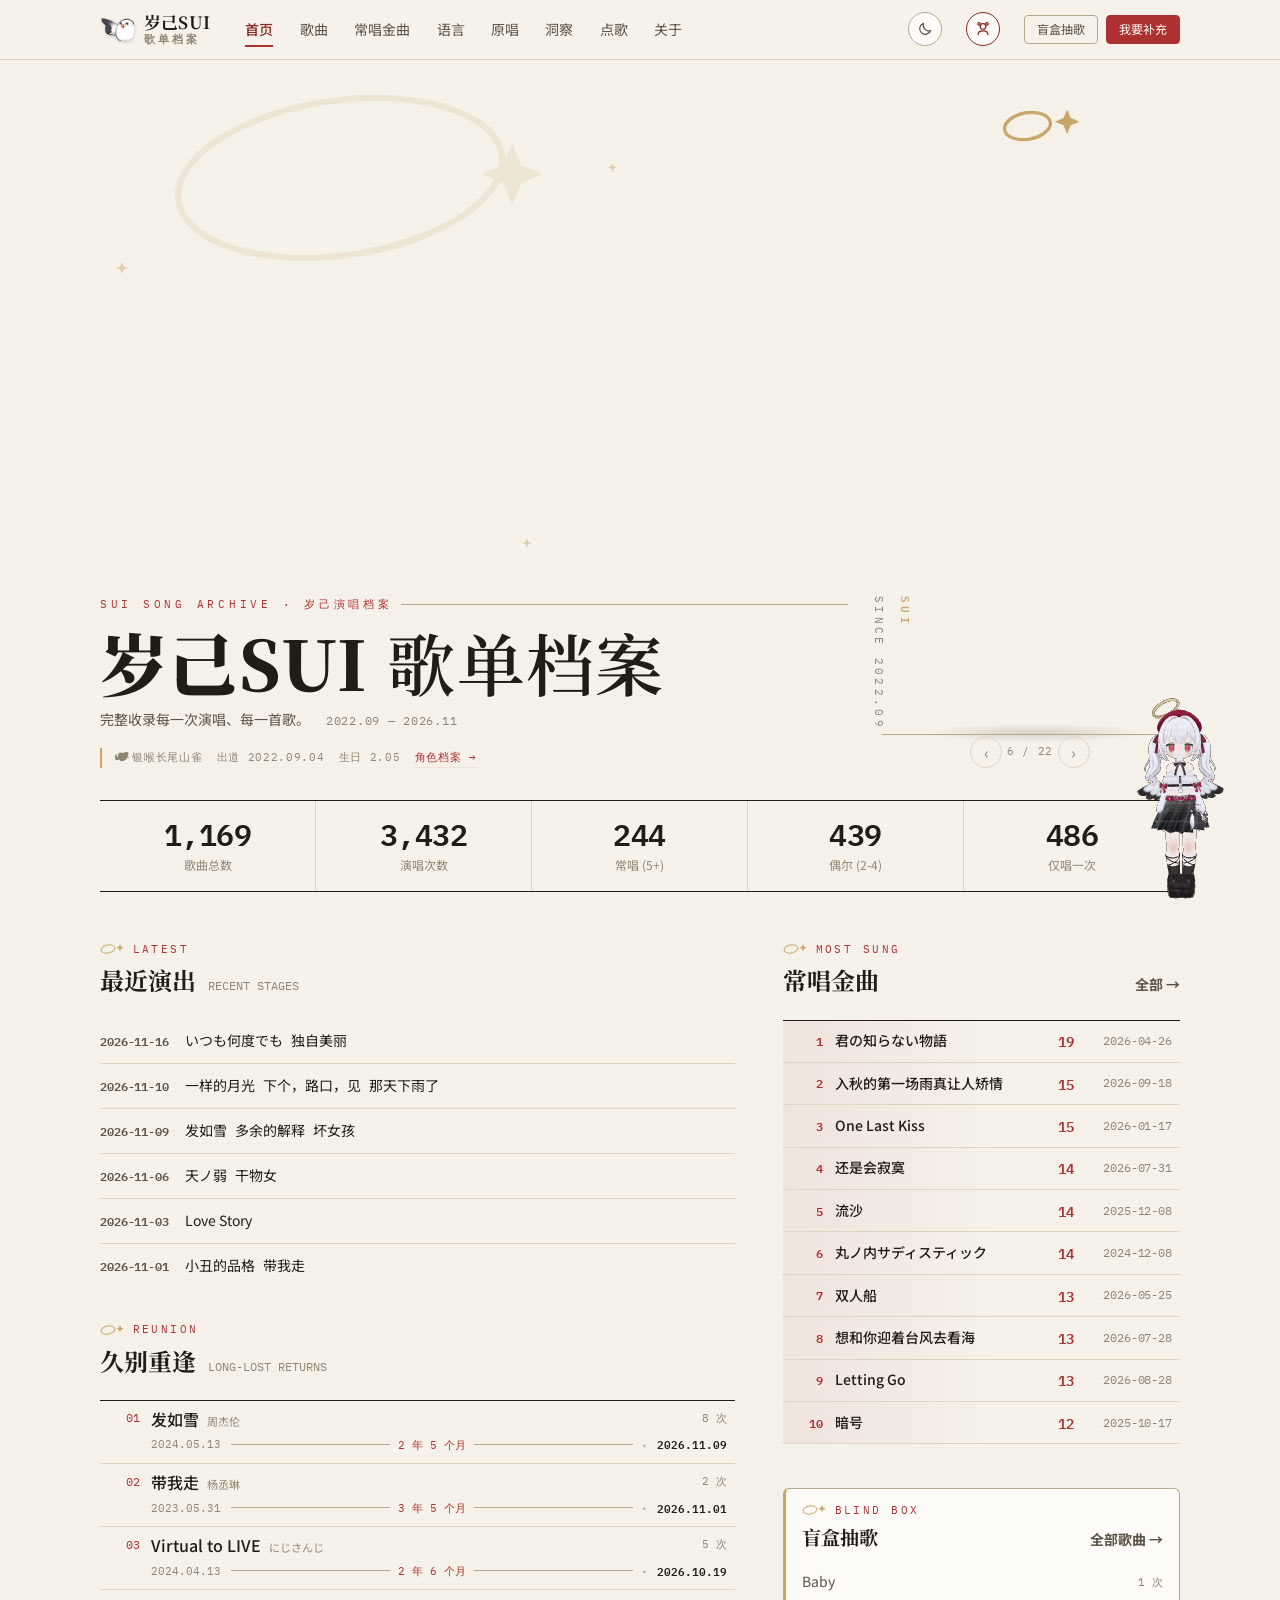
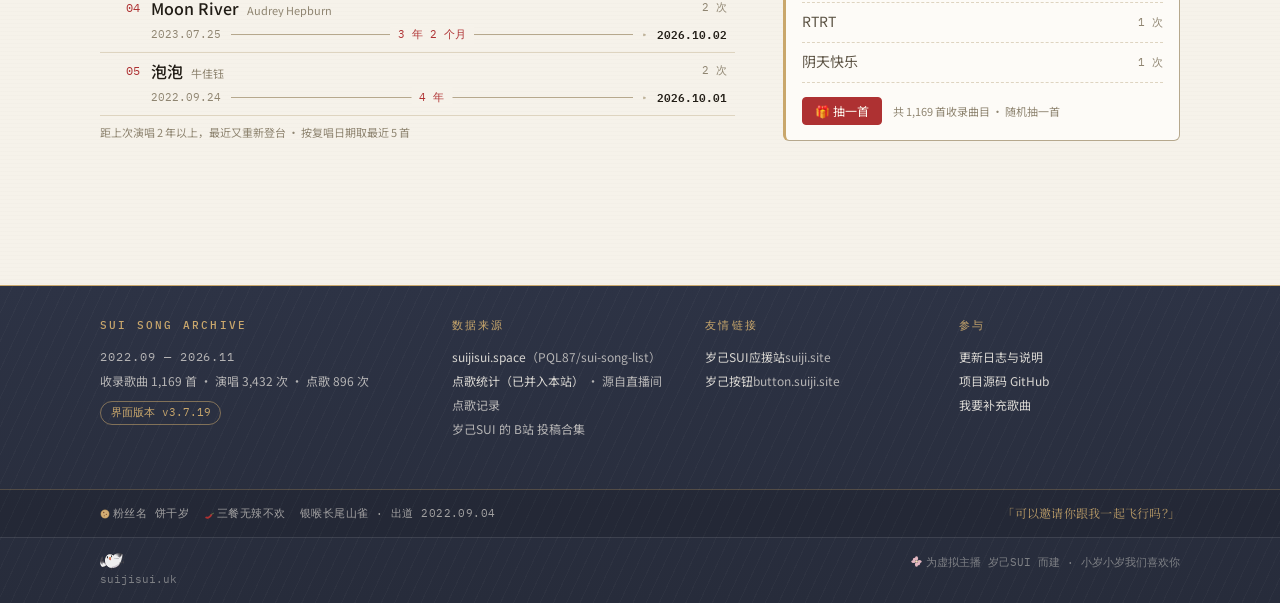
==== docs/index.html @ 9bde1b92 "data: 2026-11-16 点歌 2 首（独自美丽/祁紫檀、いつも何度でも/木村弓）；修正两首 complete song_count" ====
<!DOCTYPE html>
<html lang="zh-CN">
<head>
<meta charset="UTF-8">
<meta name="viewport" content="width=device-width, initial-scale=1.0, viewport-fit=cover">
<title>岁己SUI · 歌单档案</title>
<meta name="description" content="虚拟主播岁己SUI的完整歌单档案：演唱记录、录播片段、数据洞察与点歌统计。">
<link rel="icon" type="image/png" href="[data-uri]">
<link rel="preconnect" href="https://fonts.googleapis.com">
<link rel="preconnect" href="https://fonts.gstatic.com" crossorigin>
<link href="https://fonts.googleapis.com/css2?family=IBM+Plex+Mono:wght@400;500;600&family=Noto+Sans+SC:wght@400;500;700&family=Noto+Serif+SC:wght@600;700;900&display=swap" rel="stylesheet">
<script>
/* 主题引导：必须在 <style> 生效前写好 data-theme，否则深色用户会先闪一下白底（FOUC）。
   优先级：localStorage 记忆 > 浅色。首次打开固定浅色（不跟随系统偏好），切换与记忆逻辑在 components.js。 */
(function () {
  var t = null;
  try { t = localStorage.getItem('sui-theme'); } catch (e) {}
  if (t === 'dark') document.documentElement.setAttribute('data-theme', 'dark');
})();
</script>
<style>
/* ══════════════════════════════════════════════════════════════
   岁己SUI 歌单档案 · 设计 tokens
   方向：场刊 / 档案簿编辑风 —— 暖纸底、墨色文字、衬线标题、
   等宽数据字、朱红单强调色、细线分隔。无霓虹、无玻璃拟态、无卡片堆砌。
   ══════════════════════════════════════════════════════════════ */
:root {
  /* 纸与墨 */
  --paper: #f6f2ea;
  --paper-deep: #ede7da;
  --surface: #fdfbf7;
  --ink: #211c15;
  --ink-2: #5c5344;
  --ink-3: #8f8571;
  --line: #ded4c0;
  --line-strong: #b6a88d;

  /* 通道变量：把散落各文件的 rgba(33,28,21,α) / rgba(246,242,234,α)
     收拢成语义通道，深色主题只需在这里换通道值。
     --ink-rgb   随「墨」翻转：悬停底色、细纹理等浅色淡染（深色下变亮白淡染）
     --paper-rgb 随「纸」翻转：纸底上的半透明文字/蒙层（深色下变暗）
     --shade-rgb 恒深：投影（深色下换纯黑，阴影永远是暗的）
     --scrim-rgb 恒深：全屏遮罩（弹层/侧栏/彩蛋的压暗层）
     --mat       恒浅：画廊卡纸底（白底原画 multiply 的衬纸，深色墙上挂浅卡纸装裱画） */
  --ink-rgb: 33, 28, 21;
  --paper-rgb: 246, 242, 234;
  --shade-rgb: 33, 28, 21;
  --scrim-rgb: 33, 28, 21;
  --mat: #f6f2ea;

  /* 强调 —— 提取自岁己立绘：瞳色绯红 / 贝雷藏青 / 光环金 / 发丝冰蓝 / 樱花粉 */
  --accent: #ae3132;          /* 瞳色绯红 —— 仅用于激活态/关键数字/标记 */
  --accent-deep: #8c2721;
  --accent-soft: rgba(174, 49, 50, .07);
  --accent-rgb: 174, 49, 50;  /* 绯红通道：徽标描边等半透明红 */
  --green: #33604e;           /* 次级状态（偶尔/成功） */
  --green-rgb: 51, 96, 78;

  /* 岁己身份色 */
  --navy: #333949;            /* 贝雷藏青 */
  --navy-deep: #272c3b;       /* 深色版面底 */
  --navy-line: #4a5368;       /* 深色版面描边 */
  --gold: #c9a76c;            /* 光环金 */
  --gold-soft: rgba(201, 167, 108, .55);
  --ice: #9db8dc;             /* 发丝冰蓝 */
  --pink: #e3b7c1;            /* 樱花粉 */

  /* 字体 */
  --serif: 'Noto Serif SC', 'Songti SC', 'SimSun', serif;
  --sans: 'Noto Sans SC', 'PingFang SC', 'Microsoft YaHei', sans-serif;
  --mono: 'IBM Plex Mono', ui-monospace, 'SFMono-Regular', Consolas, 'Courier New', monospace;

  /* 字号阶梯（1.25 倍率） */
  --fs-xs: .6875rem;   /* 11 页码/角标 */
  --fs-sm: .75rem;     /* 12 辅助 */
  --fs-md: .875rem;    /* 14 正文辅助 */
  --fs-base: 1rem;     /* 16 正文 */
  --fs-lg: 1.1875rem;  /* 19 小标题 */
  --fs-xl: 1.5rem;     /* 24 区块标题 */
  --fs-2xl: 2.125rem;  /* 34 页面标题 */
  --fs-hero: clamp(2.6rem, 6vw, 4.25rem);

  /* 节奏 */
  --space-1: .25rem;
  --space-2: .5rem;
  --space-3: .75rem;
  --space-4: 1rem;
  --space-5: 1.5rem;
  --space-6: 2rem;
  --space-7: 3rem;
  --space-8: 4.5rem;

  --w-page: 1120px;

  /* 顶栏实际高度：弹层要给顶栏让位、语言页锚点条要贴在顶栏下沿，都靠它。
     这里是兜底值，真实高度由 components.js 的 syncHeadHeight() 量出来写回
     （字体会异步加载、窄屏导航可能换行，高度不是常数）。 */
  --head-h: 3.6rem;
  --shadow-pop: 0 2px 6px rgba(33, 28, 21, .08), 0 18px 48px rgba(33, 28, 21, .16);
  --shadow-flat: 0 1px 3px rgba(33, 28, 21, .07);

  --dur: 160ms;
  --dur-slow: 320ms;
  --ease: cubic-bezier(.3, .7, .3, 1);
}

/* ══════════════════════════════════════════════════════════════
   深色主题 —— 「深夜刊」：同一套场刊版式，灯调暗了再读
   原则：
   · 暖黑纸底（不是纯黑），暖白墨字，保持「纸与墨」的编辑风语言；
   · 藏青页脚 / 档案照框 / 光环金 / 樱花粉等「深色版面元素」原样保留 ——
     它们在浅色主题下本来就是深底，深浅两版通用；
   · 绯红整体提亮一档保证对比度；阴影/遮罩换纯黑通道；
   · color-scheme 交给浏览器：滚动条、表单控件、输入法面板随之变深。
   主题属性由 head 内联脚本在 CSS 生效前写好（防闪烁），components.js 负责切换。
   ══════════════════════════════════════════════════════════════ */
html[data-theme="dark"] {
  color-scheme: dark;

  /* 纸与墨（暖黑 × 暖白） */
  --paper: #211d17;
  --paper-deep: #1a1611;
  --surface: #2a251d;
  --ink: #eae3d5;
  --ink-2: #b5ab97;
  --ink-3: #857c6a;
  --line: #3d372c;
  --line-strong: #645a42;

  /* 通道翻转 */
  --ink-rgb: 234, 227, 213;
  --paper-rgb: 33, 29, 23;
  --shade-rgb: 0, 0, 0;
  --scrim-rgb: 0, 0, 0;

  /* 强调：绯红提亮一档（对比度 ≥ 4.5:1），hover 态比激活态更亮 */
  --accent: #d4593f;
  --accent-deep: #e58a70;
  --accent-soft: rgba(212, 89, 63, .14);
  --accent-rgb: 212, 89, 63;
  --green: #7fae94;
  --green-rgb: 127, 174, 148;

  /* 光环金在暖黑上略提亮，保住「金线细框」的存在感 */
  --gold: #d4b47e;
  --gold-soft: rgba(212, 180, 126, .5);

  /* 阴影：深夜里阴影更深更沉 */
  --shadow-pop: 0 2px 6px rgba(0, 0, 0, .45), 0 18px 48px rgba(0, 0, 0, .5);
  --shadow-flat: 0 1px 3px rgba(0, 0, 0, .4);
}

/* ═══════ 基础 ═══════ */
*, *::before, *::after { margin: 0; padding: 0; box-sizing: border-box; }

html { scroll-behavior: smooth; -webkit-text-size-adjust: 100%; }

body {
  background: var(--paper);
  color: var(--ink);
  font-family: var(--sans);
  font-size: var(--fs-base);
  line-height: 1.7;
  min-height: 100vh;
  /* 纸张肌理：极淡的横纹，代替旧站的扫描线 */
  background-image: repeating-linear-gradient(0deg, transparent 0 3px, rgba(var(--ink-rgb), .012) 3px 4px);
}

/* ─── 小鸟鼠标光标（自旧版移植）─────────────────────────────
   仅在「有 hover 的精确指针设备」上启用：触屏 / 手写笔完全不受影响，
   也不会为移动端下载这张 5KB 的图。热区 (4,17) 对齐小鸟翅膀，
   即旧版 2026-07-21「点击热区从头顶修正到翅膀」后的取值。
   只在 body 与可交互元素上声明一次，不用 * 选择器，避免整页重算光标。 */
@media (hover: hover) and (pointer: fine) {
  body { cursor: url("assets/sui-cursor.png") 4 17, auto; }
  a, button, summary, [role="button"], label,
  input[type="checkbox"], input[type="radio"], select,
  .req-row, .req-champ-row, .req-pref-name, .req-pref-song, .req-move-name,
  .req-search-item, .req-ach[data-aud], .req-song-row[data-aud],
  .req-song-row[data-song], .rowrow, .rowrow a, .fig.clickable, .chip, .tag-tag,
  .modal-x, .foot-bird {
    cursor: url("assets/sui-cursor.png") 4 17, pointer;
  }
  /* 文本输入仍保留 I 型光标，避免影响输入体验 */
  input[type="text"], input[type="search"], input[type="date"], textarea {
    cursor: url("assets/sui-cursor.png") 4 17, text;
  }
}

::selection { background: rgba(var(--accent-rgb), .2); }

h1, h2, h3, h4 { font-family: var(--serif); font-weight: 700; line-height: 1.3; text-wrap: balance; }
/* 段落末行避孤字（v3.7.9）：pretty 只影响末两行断行；不支持该值的环境自动忽略 */
p, li { text-wrap: pretty; }

a { color: inherit; text-decoration: none; }
a:hover { color: var(--accent-deep); }

button { font: inherit; color: inherit; background: none; border: 0; cursor: pointer; }
input, select, textarea { font: inherit; color: inherit; }

:focus-visible { outline: 2px solid var(--accent); outline-offset: 2px; }

mark {
  background: rgba(var(--accent-rgb), .16);
  color: var(--accent-deep);
  padding: 0 .05em;
}

img, svg, iframe { display: block; max-width: 100%; }

/* hidden 属性优先于任何 display 声明 */
[hidden] { display: none !important; }

/* 数字一律等宽 */
.num, .mono {
  font-family: var(--mono);
  font-variant-numeric: tabular-nums;
  letter-spacing: -.01em;
}

.skip-link {
  position: absolute; left: -9999px; top: 0; z-index: 999;
  background: var(--ink); color: var(--paper); padding: .5rem 1rem;
}
.skip-link:focus { left: 0; }

/* 细双线 —— 场刊版式签名 */
.rule-double {
  border: 0;
  border-top: 1px solid var(--ink);
  border-bottom: 1px solid var(--ink);
  height: 3px;
}
.rule { border: 0; border-top: 1px solid var(--line); }

/* 区块头 */
.sec-head { margin-bottom: var(--space-5); }
.sec-kicker {
  font-family: var(--mono);
  font-size: var(--fs-xs);
  letter-spacing: .22em;
  text-transform: uppercase;
  color: var(--accent);
  display: flex;
  align-items: center;
  gap: .6em;
}
/* 光环符号：抽象自岁己头顶的金色圆环与四芒星 */
.sec-kicker::before {
  content: '';
  width: 26px;
  height: 12px;
  flex-shrink: 0;
  background: url("data:image/svg+xml,%3Csvg xmlns='http://www.w3.org/2000/svg' viewBox='0 0 52 24'%3E%3Cellipse cx='16' cy='12' rx='14' ry='8' fill='none' stroke='%23c9a76c' stroke-width='2' transform='rotate(-10 16 12)'/%3E%3Cpath d='M40 2l2.2 5.2L47.5 9.4l-5.3 2.2L40 17l-2.2-5.4L32.5 9.4l5.3-2.2z' fill='%23c9a76c'/%3E%3C/svg%3E") no-repeat center / contain;
}
.sec-title { font-size: var(--fs-xl); margin-top: .35rem; display: flex; align-items: baseline; gap: .75rem; flex-wrap: wrap; }
.sec-title .sec-sub { font-family: var(--mono); font-size: var(--fs-sm); color: var(--ink-3); font-weight: 400; }
.sec-title .sec-link { margin-left: auto; font-family: var(--sans); font-size: var(--fs-md); color: var(--ink-2); }
.sec-title .sec-link:hover { color: var(--accent-deep); }

@media (prefers-reduced-motion: reduce) {
  *, *::before, *::after { animation-duration: .01ms !important; transition-duration: .01ms !important; }
  html { scroll-behavior: auto; }
}

/* ══════════════════════════════════════════════════════════════
   岁己符号系统 Sui Motif Kit · v3.6
   ──────────────────────────────────────────────────────────────
   把「岁己」拆成一套可复用的图形符号，全站按语义挂载，避免零散点缀。
   所有符号集中在本文件，改一处即全站生效。

   符号来源（全部可溯源，不凭空发明）：
     光环 + 四芒星 …… 立绘头顶的铜色头饰环（铜环 gold）
     银喉长尾山雀  …… 角色种族本体（官方设定）；复用 assets/sui-bird.png 做遮罩剪影
     饼干         …… 粉丝名 / 粉丝勋章「饼干岁」
     樱花         …… 发饰与场刊底色（原 .foot-sakura，此处提为通用符号）
     辣椒         …… 官方设定「三餐无辣不欢 / 超辣火锅」
     冰蓝 / 绯红   …… 官方代表色 #87EAFF / #DA5D77（已在 tokens.css 中）

   用法：<i class="sui-cookie" aria-hidden="true"></i> 作为行内符号（继承字号）
        或撑开容器（.sui-mark-lg）
   ══════════════════════════════════════════════════════════════ */

/* ─── 行内符号的公共底座（尺寸按字号走，跟着文字一起缩放）─── */
.sui-halo, .sui-star, .sui-cookie, .sui-sakura, .sui-chili {
  display: inline-block;
  flex-shrink: 0;
  vertical-align: -.14em;
  background-repeat: no-repeat;
  background-position: center;
  background-size: contain;
}

/* ─── 光环（铜环 + 四芒星）：岁己的签名符号 ─── */
.sui-halo {
  width: 1.7em; height: .78em;
  background-image: url("data:image/svg+xml,%3Csvg xmlns='http://www.w3.org/2000/svg' viewBox='0 0 52 24'%3E%3Cellipse cx='16' cy='12' rx='14' ry='8' fill='none' stroke='%23c9a76c' stroke-width='2' transform='rotate(-10 16 12)'/%3E%3Cpath d='M40 2l2.2 5.2L47.5 9.4l-5.3 2.2L40 17l-2.2-5.4L32.5 9.4l5.3-2.2z' fill='%23c9a76c'/%3E%3C/svg%3E");
}
/* 大号光环：用作版面水印（须配合 .sui-watermark） */
.sui-halo-lg {
  width: 100%; height: 100%;
  background-image: url("data:image/svg+xml,%3Csvg xmlns='http://www.w3.org/2000/svg' viewBox='0 0 200 92'%3E%3Cellipse cx='88' cy='46' rx='76' ry='36' fill='none' stroke='%23c9a76c' stroke-width='3' transform='rotate(-8 88 46)'/%3E%3Cpath d='M168 30l4.2 10 10 4.2-10 4.2-4.2 10-4.2-10-10-4.2 10-4.2z' fill='%23c9a76c'/%3E%3C/svg%3E");
}

/* ─── 四芒星 ─── */
.sui-star {
  width: .82em; height: .82em;
  background-image: url("data:image/svg+xml,%3Csvg xmlns='http://www.w3.org/2000/svg' viewBox='0 0 24 24'%3E%3Cpath d='M12 0l3.2 8.8L24 12l-8.8 3.2L12 24l-3.2-8.8L0 12l8.8-3.2z' fill='%23c9a76c'/%3E%3C/svg%3E");
}

/* ─── 银喉长尾山雀（本体）：用遮罩上色，颜色随 color 走 ─── */
.sui-bird {
  display: inline-block;
  flex-shrink: 0;
  width: 1.3em; height: .95em;
  vertical-align: -.08em;
  background-color: currentColor;
  -webkit-mask: url("assets/sui-bird.png") no-repeat center / contain;
  mask: url("assets/sui-bird.png") no-repeat center / contain;
}
/* 彩色原图版（需要真正插画观感时用，如空状态 / 栖枝） */
.sui-bird-art {
  width: auto; height: auto;
  max-width: 100%;
  object-fit: contain;
  filter: drop-shadow(0 2px 3px rgba(var(--shade-rgb), .14));
}

/* ─── 饼干（粉丝名「饼干岁」）─── */
.sui-cookie {
  width: .9em; height: .9em;
  background-image: url("data:image/svg+xml,%3Csvg xmlns='http://www.w3.org/2000/svg' viewBox='0 0 24 24'%3E%3Ccircle cx='12' cy='12' r='10' fill='%23d3ad74'/%3E%3Ccircle cx='12' cy='12' r='9.6' fill='none' stroke='%23b9904f' stroke-width='1'/%3E%3Ccircle cx='9' cy='8.6' r='1.7' fill='%23774a2a'/%3E%3Ccircle cx='15.2' cy='12.8' r='1.5' fill='%23774a2a'/%3E%3Ccircle cx='10.2' cy='16' r='1.3' fill='%23774a2a'/%3E%3C/svg%3E");
}

/* ─── 樱花 ─── */
.sui-sakura {
  width: .85em; height: .85em;
  background-image: url("data:image/svg+xml,%3Csvg xmlns='http://www.w3.org/2000/svg' viewBox='0 0 24 24'%3E%3Cg fill='%23e3b7c1'%3E%3Cellipse cx='12' cy='5.6' rx='3.4' ry='4.8'/%3E%3Cellipse cx='12' cy='18.4' rx='3.4' ry='4.8'/%3E%3Cellipse cx='5.6' cy='12' rx='4.8' ry='3.4'/%3E%3Cellipse cx='18.4' cy='12' rx='4.8' ry='3.4'/%3E%3Cellipse cx='7.4' cy='7.4' rx='3.4' ry='3.4' transform='rotate(45 7.4 7.4)'/%3E%3Cellipse cx='16.6' cy='16.6' rx='3.4' ry='3.4' transform='rotate(45 16.6 16.6)'/%3E%3C/g%3E%3Ccircle cx='12' cy='12' r='2.4' fill='%23f4e3b0'/%3E%3C/svg%3E");
}

/* ─── 辣椒（设定：三餐无辣不欢）─── */
.sui-chili {
  width: .95em; height: .95em;
  background-image: url("data:image/svg+xml,%3Csvg xmlns='http://www.w3.org/2000/svg' viewBox='0 0 24 24'%3E%3Cpath d='M5.4 20.4c1.1.7 3 .9 5 .2 3.4-1.2 6.1-3.7 7.4-6.9' fill='none' stroke='%23ae3132' stroke-width='4.6' stroke-linecap='round'/%3E%3Cpath d='M17.9 13.6c1.1-2.1 3-3.4 5-3.4' fill='none' stroke='%235d7a4a' stroke-width='2.2' stroke-linecap='round'/%3E%3C/svg%3E");
}

/* ══════════════════════════════════════════════════════════════
   版面承载件：内联符号放进去才算「元素」，否则只是图标
   ══════════════════════════════════════════════════════════════ */

/* ─── 页面水印：每个视图标题区右上的大光环，全站贯穿 ───
   由 core.js 的路由层统一注入 .view 首个节点，各页自带 data-page 变体，
   位置/旋转略有差异，避免逐页雷同。 */
.sui-watermark {
  position: absolute;
  top: -.4rem; right: 0;
  /* right 必须 ≥ 0：负值会让绝对定位元素撑出 .view，在窄屏产生横向滚动条。
     这里同时也是「未知 page 名」的兜底值 —— 新增页面即便忘了登记变体，
     也只会有位置差异，不会溢出。 */
  width: 320px; height: 148px;
  opacity: .085;
  pointer-events: none;
  z-index: -1;                /* 沉到内容之下（.view 已建层叠上下文） */
}
.sui-watermark::after {
  content: '';
  display: block; width: 100%; height: 100%;
  /* 复用大光环底图 */
  background: url("data:image/svg+xml,%3Csvg xmlns='http://www.w3.org/2000/svg' viewBox='0 0 200 92'%3E%3Cellipse cx='88' cy='46' rx='76' ry='36' fill='none' stroke='%23c9a76c' stroke-width='3' transform='rotate(-8 88 46)'/%3E%3Cpath d='M168 30l4.2 10 10 4.2-10 4.2-4.2 10-4.2-10-10-4.2 10-4.2z' fill='%23c9a76c'/%3E%3C/svg%3E") no-repeat right center / contain;
}
/* 逐页微差：尺寸与倾角略作变化，让"每页都有"不等于"每页一样"。
   统一贴右侧 —— 各页标题都左对齐，右半是版心上唯一稳定的空白带；
   垂直方向以页头行为中心，向下最多漫过一行间距，不压正文与控件。
   注意 right 一律 ≥ 0：负值会让绝对定位元素撑出 .view 造成窄屏横向滚动。 */
.sui-watermark[data-page="songs"]     { width: 250px; height: 115px; top: -.6rem;  right: 0; }
.sui-watermark[data-page="frequent"]  { width: 230px; height: 106px; top: -.1rem;  right: 1.5rem; transform: rotate(3deg); }
.sui-watermark[data-page="languages"] { width: 265px; height: 122px; top: -.9rem;  right: 0; }
.sui-watermark[data-page="artists"]   { width: 215px; height: 99px;  top: -.3rem;  right: 3rem;   transform: rotate(-5deg); }
.sui-watermark[data-page="insights"]  { width: 245px; height: 113px; top: -.6rem;  right: 2.2rem; transform: rotate(4deg); }
.sui-watermark[data-page="requests"]  { width: 260px; height: 120px; top: -.8rem;  right: 0; }
.sui-watermark[data-page="about"]     { width: 225px; height: 104px; top: -.2rem;  right: 1rem;   transform: rotate(-3deg); }
.sui-watermark[data-page="song"]      { width: 220px; height: 101px; top: -.5rem;  right: 4rem; }
.sui-watermark[data-page="home"]      { display: none; }   /* 首页已有 hero 光环，不重复 */

/* ─── 岁己注脚：区块尾部的一句「小岁视角」说明 ───
   用小鸟线条剪影起头，配虚线分隔，与数据表格拉开层次 */
.sui-note {
  display: flex;
  align-items: flex-start;
  gap: .55rem;
  margin-top: var(--space-4);
  padding-top: .7rem;
  border-top: 1px dashed var(--line);
  font-size: var(--fs-sm);
  line-height: 1.65;
  color: var(--ink-3);
}
/* 注脚开头的符号：与首行文字基线对齐（符号可换，这里统一处理）
   小尺寸符号（饼干/樱花/辣椒）在 12px 正文旁太不起眼，放大一档 */
.sui-note > .sui-bird,
.sui-note > .sui-cookie,
.sui-note > .sui-star,
.sui-note > .sui-sakura,
.sui-note > .sui-chili { margin-top: .3em; flex-shrink: 0; }
.sui-note > .sui-cookie,
.sui-note > .sui-sakura,
.sui-note > .sui-chili { font-size: 1.35em; margin-top: .1em; }
.sui-note > .sui-bird { color: var(--ink-3); }
.sui-note b { color: var(--ink-2); font-weight: 600; }
.sui-note .num { color: var(--ink-2); }

/* ─── 栖枝：小鸟停在一条细线上（区块头 / 卡片角）─── */
.sui-perch {
  position: relative;
  display: inline-flex;
  align-items: flex-end;
  gap: .3rem;
  padding-bottom: .45rem;
}
.sui-perch::after {
  content: '';
  position: absolute; left: 0; right: 0; bottom: 0;
  height: 1px; background: var(--line-strong);
}
.sui-perch .sui-bird { color: var(--ink-3); }

/* ─── 空状态：全站的「没有内容」都请一只小鸟来站岗 ───
   一处规则覆盖所有 .empty（搜索无结果 / 无数据 / 加载失败…），
   不必逐个视图去改；.list-empty 是歌曲清单的行内空态，用行内版 */
.empty::before {
  content: '';
  display: block;
  width: 48px; height: 35px;
  margin: 0 auto .75rem;
  background-color: var(--line-strong);
  -webkit-mask: url("assets/sui-bird.png") no-repeat center / contain;
  mask: url("assets/sui-bird.png") no-repeat center / contain;
  opacity: .6;
  transform: rotate(-7deg);
}
.list-empty::before {
  content: '';
  display: inline-block;
  width: 22px; height: 16px;
  margin-right: .5rem;
  vertical-align: -.22em;
  background-color: currentColor;
  -webkit-mask: url("assets/sui-bird.png") no-repeat center / contain;
  mask: url("assets/sui-bird.png") no-repeat center / contain;
  opacity: .7;
}

/* ─── 角色署名：页脚 / 关于页的设定行 ─── */
.sui-facts {
  display: flex;
  flex-wrap: wrap;
  align-items: center;
  gap: .35rem .9rem;
  font-size: var(--fs-xs);
  font-family: var(--mono);
  letter-spacing: .04em;
  color: rgba(246, 242, 234, .6);
}
.sui-facts .sui-cookie,
.sui-facts .sui-sakura,
.sui-facts .sui-chili { vertical-align: -.18em; margin-right: .28em; }
.sui-facts .sui-bird { color: rgba(246, 242, 234, .55); vertical-align: -.05em; margin-right: .3em; }
/* 纸底变体：放在浅色版面上时用（如首页主视觉铭牌） */
.sui-facts--paper { color: var(--ink-2); font-size: var(--fs-sm); }
.sui-facts--paper .sui-bird { color: var(--ink-3); }
.sui-facts--paper .sui-facts-sep { color: var(--line-strong); }

/* ─── 星屑：首页主视觉的缓浮四芒星（装饰，不参与交互）───
   尺寸随 font-size，位置由调用方的定位类给出 */
.sui-spark {
  position: absolute;
  color: var(--gold);
  opacity: .45;
  pointer-events: none;
  z-index: 0;
  animation: sui-twinkle 6.5s var(--ease) infinite;
}
.sui-spark--d1 { animation-delay: 2.1s; }
.sui-spark--d2 { animation-delay: 4.3s; }
@keyframes sui-twinkle {
  0%, 100% { opacity: .2; transform: translateY(0) scale(.9); }
  50%      { opacity: .6; transform: translateY(-5px) scale(1.06); }
}

@media (prefers-reduced-motion: reduce) {
  .sui-spark { animation: none; opacity: .36; }
}

/* ═══════ 页面框架 ═══════ */

/* 顶栏
   z-index 必须高于所有「页面级浮层」，否则会出这一类死点击：
   遮罩铺满全屏（含顶栏区域）时，点在导航上的鼠标事件被遮罩接走 ——
   弹层只是被关掉、页面并不会跳转，用户看到的就是「点了没反应」。
   现行层级梯子（改动任一条都要回来对一遍）：
     内容 0/60/300 · >>> 桌宠 350 <<< · 返回顶部 400 · 播放器 800 ·
    侧栏遮罩 870 · 侧栏 880 · 弹层遮罩 900 · 彩蛋 905 ·
     >>> 顶栏 910 <<< · 悬浮提示 950 · toast 1000 · 彩纸 1001
   即：凡是「页面级」浮层都排在顶栏之下，顶栏永远可点是这套层级的第一原则。 */
.site-head {
  position: sticky; top: 0; z-index: 910;
  background: rgba(var(--paper-rgb), .92);
  backdrop-filter: blur(10px);
  -webkit-backdrop-filter: blur(10px);
  border-bottom: 1px solid var(--line);
}
.site-head-inner {
  max-width: var(--w-page);
  margin: 0 auto;
  padding: .65rem 1.25rem;
  display: flex;
  align-items: center;
  gap: var(--space-5);
}
/* 品牌位 = 整块可点（外链 B站空间），悬停给轻微反馈：徽标微抬 + 文字转强调色 */
.brand {
  display: flex; align-items: center; gap: .6rem; flex-shrink: 0;
  cursor: pointer;
  padding: 2px 6px;
  margin: -2px -6px;
  border-radius: 6px;
  transition: background-color .22s var(--ease), transform .22s var(--ease);
}
.brand:hover { background: rgba(var(--ink-rgb), .05); transform: translateY(-1px); }
.brand:active { transform: translateY(0); }
.brand:hover .brand-text { color: var(--accent-deep); }
.brand-text { transition: color .22s var(--ease); }
@media (prefers-reduced-motion: reduce) {
  .brand, .brand-text { transition: none; }
  .brand:hover { transform: none; }
}
.brand-mark {
  width: 34px; height: 34px;
  object-fit: contain;
  border-radius: 8px;
  /* logo.png 画布 96×96，小鸟内容只占 y=30~96（顶部留白 30px、底部贴边），
     contain 后视觉中心比盒子中心低约 5.3px —— 用纯视觉位移补偿，
     不改盒子尺寸、不动 flex 布局，各视口行为一致 */
  transform: translateY(-5px);
  /* 小鸟是白底黑描边透明图，落在暖纸底上收一点投影避免"飘" */
  filter: drop-shadow(0 1px 1.5px rgba(var(--shade-rgb), .22));
}
.brand-text {
  font-family: var(--serif);
  font-weight: 700;
  font-size: 1.05rem;
  letter-spacing: .02em;
  display: flex; flex-direction: column; line-height: 1.25;
}
.brand-text em {
  font-style: normal;
  font-family: var(--mono);
  font-size: var(--fs-xs);
  color: var(--ink-3);
  letter-spacing: .3em;
}

.site-nav {
  display: flex;
  gap: .25rem;
  overflow-x: auto;
  scrollbar-width: none;
  flex: 1;
  min-width: 0;
}
.site-nav::-webkit-scrollbar { display: none; }
.site-nav a {
  padding: .45rem .7rem;
  font-size: var(--fs-md);
  color: var(--ink-2);
  white-space: nowrap;
  border-radius: 4px;
  position: relative;
}
.site-nav a:hover { color: var(--ink); background: rgba(var(--ink-rgb), .05); }
.site-nav a.active {
  color: var(--accent-deep);
  font-weight: 500;
}
.site-nav a.active::after {
  content: '';
  position: absolute; left: .7rem; right: .7rem; bottom: .1rem;
  height: 2px; background: var(--accent);
}

.head-actions { display: flex; gap: .5rem; flex-shrink: 0; }

/* 主题切换（浅色/深色）—— 独立于 .head-actions：窄屏 .head-actions 整体隐藏，
   主题开关必须常驻可点。圆钮 + 日/月双图标，按 data-theme 显隐。 */
.theme-toggle {
  width: 34px; height: 34px;
  flex-shrink: 0;
  display: grid; place-items: center;
  border: 1px solid var(--line-strong);
  border-radius: 50%;
  color: var(--ink-2);
  background: var(--surface);
  transition: color var(--dur), border-color var(--dur), background var(--dur), transform var(--dur);
}
.theme-toggle:hover { color: var(--ink); border-color: var(--ink); transform: translateY(-1px); }
.theme-toggle:active { transform: none; }
.theme-toggle svg { width: 16px; height: 16px; display: block; }
/* 浅色显示月亮（点击入夜），深色显示太阳（点击回白天） */
.theme-toggle .icon-sun { display: none; }
html[data-theme="dark"] .theme-toggle .icon-moon { display: none; }
html[data-theme="dark"] .theme-toggle .icon-sun { display: block; }

/* 桌宠开关 —— 与 .theme-toggle 同构的圆形图标钮，放在它旁边。
   与主题钮的区别：窄屏要隐藏，所以别跟 .head-actions 共用显隐规则。 */
.pet-toggle {
  width: 34px; height: 34px;
  flex-shrink: 0;
  display: grid; place-items: center;
  border: 1px solid var(--line-strong);
  border-radius: 50%;
  color: var(--ink-2);
  background: var(--surface);
  transition: color var(--dur), border-color var(--dur), background var(--dur), transform var(--dur);
}
.pet-toggle:hover { color: var(--ink); border-color: var(--ink); transform: translateY(-1px); }
.pet-toggle:active { transform: none; }
.pet-toggle svg { width: 16px; height: 16px; display: block; }
/* 已开启：强调色描边，一眼看出状态 */
.pet-toggle[aria-pressed="true"] { color: var(--accent-deep); border-color: var(--accent-deep); }
.pet-toggle[aria-pressed="true"]:hover { background: rgba(var(--ink-rgb), .05); }

/* 桌宠容器
   由 assets/pet/pet-core.js 接管：写入 --px/--py 定位，逐帧做模型命中测试，
   只有指针真的落在模型轮廓上时才给 canvas 打开 pointer-events（其余时刻整层穿透）。
   z-index 350 = 内容之上、返回顶部(400)之下 —— 右下角的「返回顶部」永远压得住它、点得到。
   尺寸用 clamp：与 .back-top 一样是「页面级浮层」，但更靠前一层。 */
.sui-pet {
  position: fixed; left: 0; top: 0;
  /* v4.1：整体等比缩小 50%（原 220/26vw/380 在页面上太大）。
     模型是按容器填充取景的，容器减半即模型减半，定位与命中测试逻辑不受影响。 */
  width: clamp(110px, 13vw, 190px);
  aspect-ratio: 3 / 4;
  z-index: 350;
  /* v4：rotate = 落体翻滚，scale = 落地挤压（变量由 pet-core.js 逐帧写入） */
  transform: translate3d(var(--px, 0px), var(--py, 0px), 0)
             rotate(var(--rot, 0rad)) scale(var(--sx, 1), var(--sy, 1));
  will-change: transform;
  pointer-events: none;
  touch-action: none;
}
.sui-pet[hidden] { display: none; }
.sui-pet canvas { display: block; width: 100%; height: 100%; background: transparent;
  pointer-events: none; cursor: grab; }
.sui-pet.live canvas { pointer-events: auto; }
.sui-pet.dragging canvas { cursor: grabbing; }
@media (prefers-reduced-motion: reduce) {
  /* 桌宠在减弱动效下不再自发播放动作（pet-core.js 内部也同步关掉），这里只管过渡 */
  .pet-toggle { transition: none; }
}

/* 主内容
   z-index:0 让它自成层叠上下文：路由注入的 .sui-watermark 用 z-index:-1
   就能稳稳沉在本页内容之下、又盖在纸纹之上，不会逐页去调 z-index */
.view {
  max-width: var(--w-page);
  margin: 0 auto;
  padding: var(--space-6) 1.25rem var(--space-8);
  min-height: 60vh;
  outline: none;
  position: relative;
  z-index: 0;
}

/* 页脚 —— 岁己藏青版面：贝雷藏青底 + 女仆装条纹肌理 + 光环金勾边 */
.site-foot {
  border-top: 1px solid var(--gold);
  background: linear-gradient(180deg, #2d3345, var(--navy-deep));
  margin-top: var(--space-8);
  position: relative;
  overflow: hidden;
}
.site-foot::before {
  content: '';
  position: absolute; inset: 0;
  background: repeating-linear-gradient(115deg, transparent 0 11px, rgba(246, 242, 234, .028) 11px 12px);
  pointer-events: none;
}
.site-foot-inner {
  max-width: var(--w-page);
  margin: 0 auto;
  padding: var(--space-6) 1.25rem var(--space-7);
  display: grid;
  grid-template-columns: 1.3fr .9fr .9fr .9fr;
  gap: var(--space-6);
  position: relative;
}
.foot-col h4 {
  font-family: var(--mono);
  font-size: var(--fs-xs);
  letter-spacing: .2em;
  color: var(--gold);
  margin-bottom: .8rem;
  font-weight: 500;
}
.foot-col p, .foot-col li { font-size: var(--fs-sm); color: rgba(246, 242, 234, .68); line-height: 2; }
.foot-col ul { list-style: none; }
.foot-col a { color: rgba(246, 242, 234, .85); }
.foot-col a:hover { color: var(--gold); }
.foot-span {
  font-family: var(--mono);
  font-size: var(--fs-sm);
  color: #f0ebe0;
  letter-spacing: .08em;
}
.foot-ver {
  display: inline-block;
  margin-top: .5rem;
  font-family: var(--mono);
  font-size: var(--fs-xs);
  color: var(--gold);
  border: 1px solid var(--gold-soft);
  padding: .1rem .6rem;
  border-radius: 999px;
}
.foot-base { border-top: 1px solid rgba(246, 242, 234, .1); position: relative; }
.foot-base-inner {
  max-width: var(--w-page);
  margin: 0 auto;
  padding: .9rem 1.25rem;
  font-family: var(--mono);
  font-size: var(--fs-xs);
  color: rgba(246, 242, 234, .42);
  display: flex;
  justify-content: space-between;
  gap: 1rem;
  flex-wrap: wrap;
}
.foot-sakura {
  display: inline-block;
  width: 11px; height: 11px;
  vertical-align: -1px;
  margin-right: .35em;
  background: url("data:image/svg+xml,%3Csvg xmlns='http://www.w3.org/2000/svg' viewBox='0 0 24 24'%3E%3Cg fill='%23e3b7c1'%3E%3Cellipse cx='12' cy='5.6' rx='3.4' ry='4.8'/%3E%3Cellipse cx='12' cy='18.4' rx='3.4' ry='4.8'/%3E%3Cellipse cx='5.6' cy='12' rx='4.8' ry='3.4'/%3E%3Cellipse cx='18.4' cy='12' rx='4.8' ry='3.4'/%3E%3Cellipse cx='7.4' cy='7.4' rx='3.4' ry='3.4' transform='rotate(45 7.4 7.4)'/%3E%3Cellipse cx='16.6' cy='16.6' rx='3.4' ry='3.4' transform='rotate(45 16.6 16.6)'/%3E%3C/g%3E%3Ccircle cx='12' cy='12' r='2.4' fill='%23f4e3b0'/%3E%3C/svg%3E") no-repeat center / contain;
}
/* 小鸟吉祥物（银喉长尾山雀）：藏青底上的品牌彩蛋 */
.foot-bird {
  width: 24px; height: auto;
  vertical-align: -7px;
  margin-right: .45em;
  opacity: .92;
}

/* 返回顶部
   保留 ↑ 的明确指示，另外请一只银喉长尾山雀停在按钮右上角；
   悬停时小鸟振翅上飞 —— 与 ↑ 同义，不增加理解成本 */
.back-top {
  position: fixed;
  right: 1.5rem; bottom: 1.5rem;
  width: 42px; height: 42px;
  display: grid; place-items: center;
  background: var(--surface);
  border: 1px solid var(--line-strong);
  border-radius: 50%;
  font-size: 1.1rem;
  color: var(--ink-2);
  box-shadow: var(--shadow-flat);
  opacity: 0;
  transform: translateY(10px);
  pointer-events: none;
  transition: opacity var(--dur) var(--ease), transform var(--dur) var(--ease), background var(--dur);
  z-index: 400;
}
.back-top.visible { opacity: 1; transform: none; pointer-events: auto; }
.back-top:hover { background: var(--ink); color: var(--paper); border-color: var(--ink); }
.back-top-perch {
  position: absolute;
  top: -13px; right: -11px;
  width: 27px; height: auto;
  transition: transform var(--dur-slow) var(--ease);
  filter: drop-shadow(0 1px 2px rgba(var(--shade-rgb), .2));
}
.back-top:hover .back-top-perch { transform: translateY(-5px) rotate(-8deg); }
@media (prefers-reduced-motion: reduce) {
  .back-top-perch, .back-top:hover .back-top-perch { transition: none; transform: none; }
}

/* 角色署名条 —— 页脚底部的岁己设定行（全站每页都出现） */
.foot-sign {
  border-top: 1px solid rgba(201, 167, 108, .28);
  background: rgba(0, 0, 0, .12);
  position: relative;
}
.foot-sign-inner {
  max-width: var(--w-page);
  margin: 0 auto;
  padding: .85rem 1.25rem;
  display: flex;
  align-items: center;
  justify-content: space-between;
  gap: .6rem 1.5rem;
  flex-wrap: wrap;
}
.foot-sign-quote {
  font-family: var(--serif);
  font-size: var(--fs-sm);
  color: var(--gold);
  letter-spacing: .02em;
  opacity: .9;
}

/* ═══════ 组件 ═══════ */

/* 按钮 */
.btn {
  display: inline-flex;
  align-items: center;
  gap: .4rem;
  padding: .5rem 1.05rem;
  border: 1px solid var(--ink);
  border-radius: 4px;
  font-size: var(--fs-md);
  line-height: 1.4;
  background: var(--surface);
  transition: background var(--dur), color var(--dur), border-color var(--dur), transform var(--dur);
  white-space: nowrap;
}
.btn:hover { background: var(--ink); color: var(--paper); }
.btn:active { transform: translateY(1px); }
.btn-primary { background: var(--accent); border-color: var(--accent); color: #fdf9f0; }
.btn-primary:hover { background: var(--accent-deep); border-color: var(--accent-deep); color: #fdf9f0; }
.btn-ghost { background: transparent; border-color: var(--line-strong); color: var(--ink-2); }
.btn-ghost:hover { background: rgba(var(--ink-rgb), .05); color: var(--ink); }
.btn-sm { padding: .3rem .75rem; font-size: var(--fs-sm); }

/* 筛选 chips */
.chipbar {
  display: flex;
  flex-wrap: wrap;
  gap: .4rem;
  align-items: center;
}
.chip {
  padding: .22rem .7rem;
  border: 1px solid var(--line-strong);
  border-radius: 999px;
  font-size: var(--fs-sm);
  color: var(--ink-2);
  background: transparent;
  transition: all var(--dur);
  white-space: nowrap;
}
.chip .num { font-size: var(--fs-xs); color: var(--ink-3); margin-left: .25em; }
.chip:hover { border-color: var(--ink); color: var(--ink); }
.chip.active {
  background: var(--ink);
  border-color: var(--ink);
  color: var(--paper);
}
.chip.active .num { color: rgba(var(--paper-rgb), .6); }

/* 标签栏折叠开关（仅移动端由 responsive.css 启用） */
.tagbar-toggle { display: none; }
.tagbar-toggle .lbl-less { display: none; }
.tagbar--open .tagbar-toggle .lbl-more { display: none; }
.tagbar--open .tagbar-toggle .lbl-less { display: inline; }

/* 搜索框 */
.search {
  position: relative;
  flex: 1;
  min-width: 200px;
}
.search input {
  width: 100%;
  padding: .5rem .9rem .5rem 2.1rem;
  border: 1px solid var(--line-strong);
  border-radius: 4px;
  background: var(--surface);
  font-size: 16px; /* 防 iOS 聚焦缩放 */
  transition: border-color var(--dur), box-shadow var(--dur);
}
.search input:focus {
  outline: none;
  border-color: var(--ink);
  box-shadow: 0 0 0 3px rgba(var(--ink-rgb), .08);
}
.search::before {
  content: '';
  position: absolute; left: .75rem; top: 50%;
  width: 12px; height: 12px;
  transform: translateY(-50%);
  border: 1.5px solid var(--ink-3);
  border-radius: 50%;
  pointer-events: none;
}
.search::after {
  content: '';
  position: absolute; left: 1.28rem; top: 50%;
  width: 6px; height: 1.5px;
  background: var(--ink-3);
  transform: rotate(45deg) translateY(4px);
  pointer-events: none;
}

.select {
  padding: .45rem .7rem;
  border: 1px solid var(--line-strong);
  border-radius: 4px;
  background: var(--surface);
  font-size: var(--fs-md);
  color: var(--ink);
}

/* 语言徽标 —— 单色描边，小号等宽 */
.lang-tag {
  display: inline-block;
  font-family: var(--mono);
  font-size: var(--fs-xs);
  letter-spacing: .1em;
  color: var(--ink-3);
  border: 1px solid var(--line);
  padding: 0 .45em;
  border-radius: 3px;
  white-space: nowrap;
}
.lang-tag[data-lang="中文"] { color: var(--accent-deep); border-color: rgba(var(--accent-rgb), .4); }
.lang-tag[data-lang="日语"] { color: var(--green); border-color: rgba(var(--green-rgb), .45); }

/* 标签徽标 */
.tag-tag {
  display: inline-block;
  font-size: var(--fs-xs);
  color: var(--ink-3);
  background: rgba(var(--ink-rgb), .045);
  padding: 0 .45em;
  border-radius: 3px;
  white-space: nowrap;
}

/* 歌曲列表 —— 索引式清单 */
.rowlist { border-top: 1px solid var(--ink); }
.rowrow {
  display: grid;
  grid-template-columns: 3.2rem 1fr minmax(0, 14rem) 5.5rem 4.5rem 6.2rem 2.6rem;
  align-items: center;
  gap: .75rem;
  padding: .55rem .5rem;
  border-bottom: 1px solid var(--line);
  font-size: var(--fs-md);
  transition: background var(--dur);
  position: relative;
}
.rowrow:hover { background: rgba(var(--ink-rgb), .035); }
.rowrow.is-top10 { background: linear-gradient(90deg, var(--accent-soft), transparent 55%); }
.rowrow.is-top10:hover { background: rgba(var(--accent-rgb), .09); }
.row-idx {
  font-family: var(--mono);
  font-size: var(--fs-sm);
  color: var(--ink-3);
  text-align: right;
}
.is-top10 .row-idx { color: var(--accent); font-weight: 600; }
.row-name {
  min-width: 0;
  display: flex;
  align-items: baseline;
  gap: .5rem;
  flex-wrap: wrap;
}
.rowrow > .row-name { flex: 0 1 auto; }
.row-name .nm {
  min-width: 0;
  font-weight: 500;
  overflow: hidden;
  text-overflow: ellipsis;
  white-space: nowrap;
  max-width: 100%;
}
.row-name .tr {
  font-size: var(--fs-xs);
  color: var(--ink-3);
  overflow: hidden;
  text-overflow: ellipsis;
  white-space: nowrap;
  max-width: 12em;
}
.row-name .tags { display: inline-flex; gap: .3rem; flex-shrink: 0; }
.row-artist {
  color: var(--ink-2);
  font-size: var(--fs-sm);
  overflow: hidden;
  text-overflow: ellipsis;
  white-space: nowrap;
}
.row-count {
  font-family: var(--mono);
  font-weight: 600;
  text-align: right;
}
.row-count[data-tier="frequent"] { color: var(--accent); }
.row-count[data-tier="occasional"] { color: var(--green); }
.row-count[data-tier="rare"] { color: var(--ink-3); font-weight: 400; }
.row-last {
  font-family: var(--mono);
  font-size: var(--fs-sm);
  color: var(--ink-3);
  text-align: right;
  cursor: help;
}
.row-play {
  width: 34px; height: 34px;
  display: grid; place-items: center;
  border: 1px solid var(--line-strong);
  border-radius: 50%;
  color: var(--ink-2);
  font-size: .7rem;
  transition: all var(--dur);
  flex-shrink: 0;
  background: var(--surface);
}
.row-play:hover { background: var(--ink); border-color: var(--ink); color: var(--paper); }
.row-play.is-search { border-style: dashed; }
.list-empty {
  padding: 3rem 1rem;
  text-align: center;
  color: var(--ink-3);
  font-family: var(--mono);
  font-size: var(--fs-md);
}

/* 分页 */
.pager {
  display: flex;
  justify-content: center;
  align-items: center;
  gap: .35rem;
  padding: var(--space-5) 0 var(--space-2);
  flex-wrap: wrap;
}
.pager button, .pager .dots {
  min-width: 34px; height: 34px;
  padding: 0 .5rem;
  display: inline-grid; place-items: center;
  border: 1px solid var(--line);
  border-radius: 4px;
  font-family: var(--mono);
  font-size: var(--fs-sm);
  color: var(--ink-2);
  background: var(--surface);
}
.pager button:hover { border-color: var(--ink); color: var(--ink); }
.pager button.active { background: var(--ink); border-color: var(--ink); color: var(--paper); }
.pager button:disabled { opacity: .35; cursor: default; }
.pager .dots { border: 0; background: none; }
.list-meta {
  text-align: center;
  font-family: var(--mono);
  font-size: var(--fs-sm);
  color: var(--ink-3);
  padding-bottom: var(--space-4);
}

/* 数字图块（统计 figure）—— 无卡片，细线分栏 */
.figures {
  display: grid;
  /* minmax(0,1fr)：裸 1fr 的最小值是 min-content，列会被长标签/大数字顶开 */
  grid-template-columns: repeat(5, minmax(0, 1fr));
  border-block: 1px solid var(--ink);
}
.figures .fig {
  padding: var(--space-4) .75rem;
  text-align: center;
  border-right: 1px solid var(--line);
  transition: background var(--dur);
}
.figures .fig:last-child { border-right: 0; }
.figures .fig.clickable { cursor: pointer; }
.figures .fig.clickable:hover { background: var(--accent-soft); }
.fig-num {
  font-family: var(--mono);
  font-size: 1.9rem;
  font-weight: 600;
  letter-spacing: -.02em;
  line-height: 1.15;
}
.fig-label { font-size: var(--fs-sm); color: var(--ink-3); margin-top: .2rem; }

/* 弹层
   顶栏（z=910）高于本遮罩，所以「遮罩铺满全屏」不再会吞掉导航点击。
   代价是弹层本体上缘不能躲到顶栏下面（否则 ✕ 会被顶栏盖住点不到），
   故 max-height 里减去两个顶栏高度：居中后上缘必然落在顶栏下沿之下。 */
.modal-root .overlay {
  position: fixed; inset: 0; z-index: 900;

  background: rgba(var(--scrim-rgb), .45);
  display: grid;
  place-items: center;
  padding: 1rem;
  animation: fadeIn var(--dur-slow) var(--ease);
}
@keyframes fadeIn { from { opacity: 0; } to { opacity: 1; } }
.modal {
  background: var(--surface);
  border: 1px solid var(--ink);
  border-radius: 8px;
  box-shadow: var(--shadow-pop);
  width: min(520px, 100%);
  max-height: min(86vh, 720px, calc(100vh - 2 * var(--head-h) - 1rem));
  display: flex;
  flex-direction: column;
  animation: modalIn var(--dur-slow) var(--ease);
}
@keyframes modalIn { from { opacity: 0; transform: translateY(14px); } to { opacity: 1; transform: none; } }
.modal-head {
  display: flex;
  align-items: center;
  gap: .75rem;
  padding: .9rem 1.25rem;
  border-bottom: 1px solid var(--line);
}
.modal-head h3 { font-size: var(--fs-lg); flex: 1; }
.modal-head .modal-kicker {
  font-family: var(--mono);
  font-size: var(--fs-xs);
  letter-spacing: .18em;
  color: var(--accent);
}
.modal-x {
  width: 30px; height: 30px;
  display: grid; place-items: center;
  border-radius: 4px;
  color: var(--ink-3);
  font-size: 1rem;
}
.modal-x:hover { background: rgba(var(--ink-rgb), .06); color: var(--ink); }
.modal-body { padding: 1.25rem; overflow-y: auto; }

/* Toast */
.toast-root {
  position: fixed;
  top: 1rem; left: 50%;
  transform: translateX(-50%);
  z-index: 1000;
  display: flex;
  flex-direction: column;
  gap: .5rem;
  align-items: center;
  pointer-events: none;
}
.toast {
  background: var(--ink);
  color: var(--paper);
  padding: .45rem 1.2rem;
  border-radius: 999px;
  font-size: var(--fs-md);
  box-shadow: var(--shadow-pop);
  animation: toastIn var(--dur-slow) var(--ease);
}
.toast.out { opacity: 0; transition: opacity var(--dur-slow); }
@keyframes toastIn { from { opacity: 0; transform: translateY(-8px); } to { opacity: 1; transform: none; } }

/* 悬浮提示（日期/热力图/streak 链） */
.tip {
  position: fixed;
  z-index: 950;
  background: var(--surface);
  border: 1px solid var(--ink);
  border-radius: 6px;
  box-shadow: var(--shadow-pop);
  padding: .6rem .8rem;
  font-size: var(--fs-sm);
  max-width: 300px;
  max-height: 45vh;
  overflow-y: auto;
  pointer-events: auto;
}
.tip .tip-title {
  font-family: var(--mono);
  font-size: var(--fs-xs);
  color: var(--ink-3);
  margin-bottom: .35rem;
  letter-spacing: .08em;
}
.tip .tip-date {
  display: inline-block;
  font-family: var(--mono);
  font-size: var(--fs-xs);
  border: 1px solid var(--line);
  border-radius: 3px;
  padding: 0 .4em;
  margin: .1rem;
}
.tip .tip-date.first { color: var(--accent-deep); border-color: rgba(var(--accent-rgb), .4); }
.tip .tip-date.last { color: var(--ink); border-color: var(--ink); font-weight: 600; }
.tip .tip-song { cursor: pointer; padding: .05rem 0; }
.tip .tip-song:hover { color: var(--accent-deep); }
.tip .tip-song .num { color: var(--ink-3); margin-left: .4em; }

/* 浮动播放器 */
.player {
  position: fixed;
  left: 1.25rem; bottom: 1.25rem;
  width: min(380px, calc(100vw - 2rem));
  background: var(--surface);
  border: 1px solid var(--ink);
  border-radius: 8px;
  box-shadow: var(--shadow-pop);
  z-index: 800;
  overflow: hidden;
}
.player.maximized { width: min(720px, calc(100vw - 2rem)); }
.player-bar {
  display: flex;
  align-items: center;
  gap: .6rem;
  padding: .5rem .75rem;
  cursor: grab;
  border-bottom: 1px solid var(--line);
  touch-action: none;
}
.player-bar:active { cursor: grabbing; }
.player-titles { min-width: 0; flex: 1; }
.player-song {
  display: block;
  font-weight: 600;
  font-size: var(--fs-md);
  white-space: nowrap;
  overflow: hidden;
  text-overflow: ellipsis;
}
.player-meta {
  display: block;
  font-family: var(--mono);
  font-size: var(--fs-xs);
  color: var(--ink-3);
  white-space: nowrap;
  overflow: hidden;
  text-overflow: ellipsis;
}
.player-tools { display: flex; align-items: center; gap: .35rem; flex-shrink: 0; }
.player-select {
  max-width: 110px;
  font-family: var(--mono);
  font-size: var(--fs-xs);
  border: 1px solid var(--line-strong);
  border-radius: 3px;
  padding: .15rem .25rem;
  background: var(--surface);
}
.player-link {
  font-family: var(--mono);
  font-size: var(--fs-xs);
  color: var(--ink-2);
  border: 1px solid var(--line-strong);
  border-radius: 3px;
  padding: .1rem .45rem;
}
.player-link:hover { color: var(--paper); background: var(--ink); border-color: var(--ink); }
.player-btn {
  width: 26px; height: 26px;
  display: grid; place-items: center;
  color: var(--ink-3);
  border-radius: 4px;
  font-size: .85rem;
}
.player-btn:hover { background: rgba(var(--ink-rgb), .07); color: var(--ink); }
.player-body { aspect-ratio: 16 / 9; background: #000; }
.player-body iframe { width: 100%; height: 100%; border: 0; }

/* 导出面板 */
.export-pop {
  position: absolute;
  right: 0; top: calc(100% + .4rem);
  background: var(--surface);
  border: 1px solid var(--ink);
  border-radius: 6px;
  box-shadow: var(--shadow-pop);
  padding: .4rem;
  display: flex;
  flex-direction: column;
  min-width: 150px;
  z-index: 600;
}
.export-pop button {
  text-align: left;
  padding: .45rem .75rem;
  border-radius: 4px;
  font-size: var(--fs-md);
  display: flex;
  justify-content: space-between;
  gap: 1rem;
}
.export-pop button:hover { background: rgba(var(--ink-rgb), .06); }
.export-pop button .mono { color: var(--ink-3); font-size: var(--fs-xs); }

/* 等级徽章 */
.lvl {
  display: inline-block;
  font-family: var(--mono);
  font-size: var(--fs-xs);
  line-height: 1;
  padding: .18em .5em;
  border-radius: 3px;
  border: 1px solid currentColor;
  vertical-align: 1px;
}
.lvl[data-l="1"] { color: var(--ink-3); }
.lvl[data-l="2"] { color: var(--ink-2); }
.lvl[data-l="3"] { color: var(--ink); font-weight: 600; }
.lvl[data-l="4"] { color: var(--green); font-weight: 600; }
.lvl[data-l="5"] { color: #fdf9f0; background: var(--accent); border-color: var(--accent); font-weight: 600; }

/* 👑 / 🔥 */
.crown { font-size: .85em; }
.fire {
  font-size: var(--fs-sm);
  cursor: help;
  letter-spacing: -.12em;
}

/* 通用横向条（占比） */
.bar-track {
  height: 5px;
  background: rgba(var(--ink-rgb), .08);
  border-radius: 999px;
  overflow: hidden;
}
.bar-fill { height: 100%; background: var(--accent); border-radius: 999px; }
.bar-fill.dim { background: var(--line-strong); }

/* 详情面板（点歌观众） */
.sidepanel {
  position: fixed;
  top: 0; right: 0; bottom: 0;
  width: min(420px, 92vw);
  background: var(--surface);
  border-left: 1px solid var(--ink);
  box-shadow: var(--shadow-pop);
  z-index: 880;
  transform: translateX(100%);
  transition: transform var(--dur-slow) var(--ease);
  display: flex;
  flex-direction: column;
}
.sidepanel.open { transform: none; }
.sidepanel-head {
  padding: 1.1rem 1.25rem;
  border-bottom: 1px solid var(--line);
  display: flex;
  align-items: flex-start;
  gap: .75rem;
}
.sidepanel-head h3 { font-size: var(--fs-xl); flex: 1; }
.sidepanel-body { padding: 1.25rem; overflow-y: auto; flex: 1; }
.sidepanel-mask {
  position: fixed; inset: 0;
  background: rgba(var(--scrim-rgb), .3);
  z-index: 870;
}

/* 空状态 */
.empty {
  padding: var(--space-7) 1rem;
  text-align: center;
  color: var(--ink-3);
}
.empty .mono { font-size: var(--fs-sm); }

/* ═══════ 自然滚动带（marquee）═══════
   用于「滚动展示」而不是「分页切换」：内容原样复制一份（第二份 aria-hidden），
   轨道匀速位移 -50%。因为轨道尺寸正好是一份内容的两倍，-50% 就等于「一份」，
   于是滚动是无缝、无跳变的，且完全不需要 JS 定时器 —— 也就不会与页面其它
   动画抢帧、不会在重渲后留下悬挂定时器。

   两个硬约束（改尺寸前必读）：
     ① 一份内容的尺寸必须精确可算：垂直版靠「固定行高」，水平版靠 group 的
        padding-right 把组间间距也计入一份内容，否则每循环一次错位一点；
     ② 容器尺寸必须固定（垂直版给 --mq-h），高度不能随内容变化 —— 这是它
        不产生布局抖动（CLS）的前提。 */
.marquee {
  position: relative;
  overflow: hidden;
}
.marquee-track {
  display: flex;
  width: max-content;
  animation: marquee-x var(--mq-dur, 52s) linear infinite;
}
.marquee-group {
  display: flex;
  gap: var(--mq-gap, .75rem);
  padding-right: var(--mq-gap, .75rem);   /* 补齐「组与组之间」的间距 */
}
@keyframes marquee-x { to { transform: translateX(-50%); } }

/* ── 垂直版：一列固定行高的行 ── */
.marquee--y { height: var(--mq-h, 7.5rem); }
.marquee--y .marquee-track { flex-direction: column; width: auto; animation-name: marquee-y; }
.marquee--y .marquee-group {
  flex-direction: column;
  gap: 0;
  padding-right: 0;                       /* 行高已固定，首尾自然等距，不要额外留白 */
}
@keyframes marquee-y { to { transform: translateY(-50%); } }

/* 行高写死（不要用 padding 撑高）：-50% 才与「一份内容」严格等高 */
.marquee-row {
  height: var(--mq-row, 2.5rem);
  display: flex;
  align-items: center;
  gap: .5rem;
  min-width: 0;
  border-bottom: 1px dashed var(--line);
  font-size: var(--fs-md);
}
.marquee-row:last-child { border-bottom: 0; }
.marquee-row .mq-name {
  min-width: 0;
  overflow: hidden;
  text-overflow: ellipsis;
  white-space: nowrap;
}
.marquee-row .mq-meta {
  margin-left: auto;
  flex-shrink: 0;
  font-family: var(--mono);
  font-size: var(--fs-xs);
  color: var(--ink-3);
}

/* 悬停或键盘聚焦时暂停：内容在动就没法细看，更没法点 */
.marquee:hover .marquee-track,
.marquee:focus-within .marquee-track { animation-play-state: paused; }
.marquee:focus-within { outline: 1px dashed var(--line-strong); outline-offset: 2px; }

@media (prefers-reduced-motion: reduce) {
  /* 不做动效时退化成「可手动滚动的窗口」，内容仍全部可达 */
  .marquee { overflow: auto; }
  .marquee-track { animation: none; }
}

/* ═══════ 视图 ═══════ */

/* ─── 首页 ─── */
.masthead { padding: var(--space-7) 0 var(--space-6); }
.masthead-kicker {
  font-family: var(--mono);
  font-size: var(--fs-xs);
  letter-spacing: .34em;
  text-transform: uppercase;
  color: var(--accent);
  display: flex;
  align-items: center;
  gap: .8em;
}
.masthead-kicker::after { content: ''; flex: 1; height: 1px; background: var(--line-strong); }
.masthead h1 {
  font-size: var(--fs-hero);
  font-weight: 900;
  letter-spacing: .02em;
  line-height: 1.15;
  margin: .6rem 0 .4rem;
}
.masthead h1 .thin { font-weight: 600; }
.masthead-sub {
  display: flex;
  align-items: baseline;
  gap: 1rem;
  flex-wrap: wrap;
  color: var(--ink-2);
  font-size: var(--fs-md);
}
.masthead-sub .mono { color: var(--ink-3); font-size: var(--fs-sm); letter-spacing: .06em; }
/* 角色铭牌：金色细规 + 官方设定（种族/出道日/生日），像场刊封面上的人物小传 */
.masthead-facts {
  display: flex;
  align-items: center;
  flex-wrap: wrap;
  gap: .3rem .9rem;
  margin-top: 1rem;
  padding-left: .8rem;
  border-left: 2px solid var(--gold);
  font-family: var(--mono);
  font-size: var(--fs-xs);
  letter-spacing: .06em;
  color: var(--ink-3);
}
.masthead-facts .sui-bird { color: var(--ink-3); margin-right: .3em; vertical-align: -.05em; }
.masthead-facts-link { color: var(--accent); border-bottom: 1px solid var(--accent-soft); }
.masthead-facts-link:hover { color: var(--accent-deep); border-bottom-color: var(--accent); }
/* 星屑位置：只落在版心空白处，不压文字、立绘与左侧光环水印
   （水印占 x≈238–668，故 a 落在其左、c 落在其下、b 位于中上部空白） */
.sui-spark-a { top: 24%; left: 1.5%; font-size: 15px; }
.sui-spark-b { top: 10%; left: 47%;  font-size: 11px; }
.sui-spark-c { top: 63%; left: 39%;  font-size: 13px; }

/* 主视觉：全身立绘（每次打开从候选清单随机轮换一张，见 builder.py 的 HERO_ART）
   —— 透明背景人物立于舞台线，光环浮于头顶，背后一道大光环水印横跨版心，竖排金印铭文 */
.masthead { position: relative; }
.masthead-inner { display: grid; grid-template-columns: minmax(0, 1fr) 300px; gap: var(--space-6); align-items: end; position: relative; }
.hero-watermark {
  position: absolute;
  top: -14px; left: min(4vw, 60px);
  width: 430px; height: 200px;
  background: url("data:image/svg+xml,%3Csvg xmlns='http://www.w3.org/2000/svg' viewBox='0 0 200 92'%3E%3Cellipse cx='88' cy='46' rx='76' ry='36' fill='none' stroke='%23c9a76c' stroke-width='3' transform='rotate(-8 88 46)'/%3E%3Cpath d='M168 30l4.2 10 10 4.2-10 4.2-4.2 10-4.2-10-10-4.2 10-4.2z' fill='%23c9a76c'/%3E%3C/svg%3E") no-repeat center / contain;
  opacity: .16;
  pointer-events: none;
  z-index: 0;
}
.masthead-inner { position: relative; z-index: 1; }
.hero-figure { position: relative; margin: 0; z-index: 1; }
/* 人物脚下：舞台细线 + 椭圆落影 */
.hero-figure::before {
  content: '';
  position: absolute;
  left: 10%; right: 6%; bottom: -10px; height: 20px;
  background: radial-gradient(ellipse at center, rgba(var(--shade-rgb), .15), transparent 68%);
  z-index: -1;
}
.hero-figure::after {
  content: '';
  position: absolute;
  left: -4%; right: -10%; bottom: -2px;
  height: 1px;
  background: var(--line-strong);
}
/* 轮换不同比例的立绘也固定占位盒，避免加载/切换时页面跳动 */
.hero-figure img {
  display: block;
  width: 100%;
  max-width: 274px;
  height: auto;
  aspect-ratio: 1080 / 2338;
  object-fit: contain;
  object-position: bottom center;
  margin: 0 auto;
  border: 0;
  background: transparent;
  filter: drop-shadow(0 12px 20px rgba(var(--shade-rgb), .10));
}
/* JS 接管时先透明、加载完成再淡入；JS 不执行时保持默认可见 */
.hero-figure img.hero-art { opacity: 0; transition: opacity .38s var(--ease); }
.hero-figure img.hero-art.is-ready { opacity: 1; }
@media (prefers-reduced-motion: reduce) { .hero-figure img.hero-art { transition: none; } }

/* ── 立绘轮换控件（v3.7.21）───────────────────────────────────────────
   图 + 控件竖向堆叠：控件在舞台线下方，不占用立绘本体，
   所以人物脚下的落影/舞台细线位置与旧版完全一致。
   30→32px 的圆钮保证触屏指尖可点；配色沿用墨色与光环金。 */
.hero-stack {
  display: flex; flex-direction: column; align-items: center;
  align-self: end; min-width: 0;
}
.hero-ctl { display: flex; align-items: center; gap: .3rem; margin-top: .15rem;
  /* 窄桌面（≈1024）时右下角桌宠会压到控件上：桌宠是 z-index 350 的固定浮层，
     控件抬到它上面，保证任何时候都点得到 */
  position: relative; z-index: 360; }
.hero-ctl-btn {
  width: 32px; height: 32px; padding: 0;
  display: inline-flex; align-items: center; justify-content: center;
  font-size: 1rem; line-height: 1; color: var(--ink-3);
  background: transparent; border: 1px solid var(--line); border-radius: 50%;
  cursor: pointer;
  transition: color .2s var(--ease), border-color .2s var(--ease);
}
.hero-ctl-btn:hover { color: var(--gold); border-color: var(--gold-soft); }
.hero-ctl-btn:focus-visible { outline: 2px solid var(--gold-soft); outline-offset: 2px; }
.hero-ctl-idx {
  font-size: var(--fs-xs); color: var(--ink-3); letter-spacing: .06em;
  min-width: 3.4em; text-align: center; font-variant-numeric: tabular-nums;
}
/* 加载失败占位：绝对定位压在图片位（不改变占位盒高度，切换不跳版），
   虚线框 + 小鸟，光环与竖排铭文照旧 —— 页面不会出现空洞 */
.hero-art-ph {
  position: absolute; inset: 0;
  display: flex; flex-direction: column; align-items: center; justify-content: center; gap: .45rem;
  border: 1px dashed var(--line-strong); border-radius: 8px;
  color: var(--ink-3); font-size: var(--fs-xs); letter-spacing: .12em;
  pointer-events: none;
}
.hero-art-ph[hidden] { display: none; }
.hero-art-ph .sui-bird { font-size: 1.6rem; opacity: .7; }
.hero-halo {
  position: absolute;
  top: -34px; left: 55%;
  width: 86px; height: 40px;
  transform: translateX(-50%);
  background: url("data:image/svg+xml,%3Csvg xmlns='http://www.w3.org/2000/svg' viewBox='0 0 52 24'%3E%3Cellipse cx='16' cy='12' rx='14' ry='8' fill='none' stroke='%23c9a76c' stroke-width='2' transform='rotate(-10 16 12)'/%3E%3Cpath d='M40 2l2.2 5.2L47.5 9.4l-5.3 2.2L40 17l-2.2-5.4L32.5 9.4l5.3-2.2z' fill='%23c9a76c'/%3E%3C/svg%3E") no-repeat center / contain;
  filter: drop-shadow(0 1px 0 rgba(246, 242, 234, .9));
  animation: halo-float 5.5s var(--ease) infinite;
}
@keyframes halo-float {
  0%, 100% { transform: translateX(-50%); }
  50% { transform: translate(-50%, -6px); }
}
@media (prefers-reduced-motion: reduce) { .hero-halo { animation: none; transform: translateX(-50%); } }
/* 竖排铭文：立绘左侧，金印 SUI · SINCE 2022.09 */
.hero-figure figcaption {
  position: absolute;
  left: -1.5rem; bottom: .2rem;
  display: flex;
  flex-direction: column;
  gap: .55rem;
  writing-mode: vertical-rl;
  font-family: var(--mono);
  font-size: var(--fs-xs);
  letter-spacing: .3em;
  color: var(--ink-3);
  background: none;
  padding: 0;
}
.hero-figure figcaption b { color: var(--gold); font-weight: 600; }

/* 列一律写成 minmax(0, Xfr)：裸 fr 的最小值是 min-content，
   内容变长（歌名/昵称变长、字体回退）时会把轨道顶开、撑出横向滚动条 */
.home-grid {
  display: grid;
  grid-template-columns: minmax(0, 1.6fr) minmax(0, 1fr);
  gap: var(--space-7);
  margin-top: var(--space-7);
}

/* 最近演出 */
.recent-day { display: flex; gap: 1rem; padding: .6rem 0; border-bottom: 1px solid var(--line); }
.recent-day:last-child { border-bottom: 0; }
.recent-date {
  font-family: var(--mono);
  font-size: var(--fs-sm);
  color: var(--ink-2);
  white-space: nowrap;
  padding-top: .15rem;
  min-width: 5.6em;
}
.recent-date .num { font-weight: 600; }
.recent-songs { display: flex; flex-wrap: wrap; gap: .3rem .5rem; min-width: 0; }
.recent-songs a {
  font-size: var(--fs-md);
  color: var(--ink);
  border-bottom: 1px solid transparent;
}
.recent-songs a:hover { color: var(--accent-deep); border-bottom-color: var(--accent); }

/* ── 首页两栏的「末块吸底」──
   左栏 = 最近演出 + 久别重逢，右栏 = 常唱金曲 + 盲盒抽歌（v3.7.15）。
   需求是「久别重逢的底边与盲盒的底边对齐」。grid 项默认 stretch，两栏本来就等高；
   给各自**末块**一个 auto 外边距，富余空间就会被吃掉在中段（最近演出↔久别重逢、
   常唱金曲↔盲盒），而不是留在栏底：
     · 左栏末块 margin-top:auto  → 自己沉到栏底
     · 右栏末块在 section 内部，改让清单 margin-bottom:auto 顶下去（栏顶仍然对齐）
   两栏谁高都一样成立，不需要知道实际高度差，也不用把某栏写死高度。
   注意 :not(:first-child)：数据里没有「复唱」时左栏只剩一段，那段不能也沉底。 */
.home-col { display: flex; flex-direction: column; gap: var(--space-6); min-width: 0; }
.home-col > section { min-width: 0; }
.home-col > section:last-child:not(:first-child) { margin-top: auto; }
.home-side { display: flex; flex-direction: column; min-width: 0; }
.home-side .rowlist { margin-bottom: auto; }

/* ── 久别重逢 ──
   一行两段：歌名/原唱 + 累计次数，下面一条时间轴（上次 —— 断档 ——▸ 复唱）。
   .ret-bar 是 1px 细线，断档时长绝对居中压在线上，靠 --paper 底色把线截断成两段；
   页面底色就是 --paper（base.css 的 body），深色主题自动跟随，不要写死颜色。 */
.ret-list { border-top: 1px solid var(--ink); }
.ret-row {
  display: grid;
  grid-template-columns: 2rem minmax(0, 1fr) auto;
  grid-template-areas:
    "idx name count"
    "idx track track";
  column-gap: .7rem;
  row-gap: .3rem;
  padding: .5rem .5rem .55rem;
  border-bottom: 1px solid var(--line);
}
.ret-idx {
  grid-area: idx;
  font-family: var(--mono);
  font-size: var(--fs-sm);
  color: var(--accent);
  text-align: right;
  padding-top: .1rem;
  line-height: 1.3;
}
.ret-name {
  grid-area: name;
  display: flex;
  align-items: baseline;
  gap: .5rem;
  flex-wrap: wrap;
  min-width: 0;
  line-height: 1.3;
}
.ret-name .nm {
  min-width: 0;
  max-width: 100%;
  overflow: hidden;
  text-overflow: ellipsis;
  white-space: nowrap;
  font-weight: 500;
  border-bottom: 1px solid transparent;
}
.ret-name:hover .nm { color: var(--accent-deep); border-bottom-color: var(--accent); }
.ret-name .tr {
  min-width: 0;
  max-width: 14em;
  overflow: hidden;
  text-overflow: ellipsis;
  white-space: nowrap;
  font-size: var(--fs-xs);
  color: var(--ink-3);
}
.ret-count {
  grid-area: count;
  font-family: var(--mono);
  font-size: var(--fs-xs);
  color: var(--ink-3);
  white-space: nowrap;
}
.ret-track { grid-area: track; display: flex; align-items: center; gap: .6rem; min-width: 0; }
.ret-date {
  font-family: var(--mono);
  font-size: var(--fs-xs);
  color: var(--ink-3);
  white-space: nowrap;
}
/* 复唱日 = 这一栏的主角，用墨色压住两端 */
.ret-back { color: var(--ink); font-weight: 600; }
.ret-bar { position: relative; flex: 1 1 auto; min-width: 2.5rem; height: 1px; background: var(--line-strong); }
.ret-gap {
  position: absolute;
  left: 50%;
  top: 50%;
  transform: translate(-50%, -50%);
  padding: 0 .5rem;
  background: var(--paper);
  font-family: var(--mono);
  font-size: var(--fs-xs);
  font-style: normal;
  color: var(--accent);
  white-space: nowrap;
}
.ret-arrow { flex: 0 0 auto; font-size: .625rem; line-height: 1; color: var(--line-strong); }
/* 注脚：一行口径说明（同为「档案簿」的脚注语言，与 .sui-note 同类但更轻） */
.ret-note { margin-top: .5rem; font-size: var(--fs-xs); color: var(--ink-3); line-height: 1.5; }

/* 点歌速览 */
/* 点歌之王卡 —— 金色徽记位 + Q版岁己探出 */
.king-card {
  position: relative;
  display: flex;
  align-items: baseline;
  gap: .6rem;
  padding: .9rem 1rem;
  border: 1px solid var(--gold-soft);
  border-left: 3px solid var(--gold);
  border-radius: 6px;
  background: var(--surface);
  overflow: hidden;
}
.king-card .crown { font-size: 1.2rem; }
.king-card b { font-family: var(--serif); font-size: var(--fs-lg); }
.king-card .king-num { color: var(--accent); font-weight: 600; }
.king-card .king-chibi {
  position: absolute;
  right: 2px; bottom: -14px;
  width: 86px;
  pointer-events: none;
  opacity: .96;
}
@media (max-width: 640px) {
  .king-card { padding-right: 5.4rem; }
  .king-card .king-chibi { width: 72px; bottom: -10px; }
}

/* ── 首页盲盒抽歌（占用原「点歌速览」的位置）──
   金色左勾线沿用上方「点歌之王卡」的语言，让右栏两张卡同源；
   池子里滚动的歌曲与盲盒「从全部歌里随机取一首」同构 */
.blindbox {
  margin-top: 2rem;
  border: 1px solid var(--line-strong);
  border-left: 3px solid var(--gold);
  border-radius: 6px;
  background: var(--surface);
  padding: .7rem 1rem .9rem;
}
/* 池子 24 行 × 2.5rem ≈ 960px，40s 滚完一圈 ≈ 24px/s：慢到能看清歌名，
   又不至于让人以为画面卡住 */
.blindbox-pool { --mq-h: 7.5rem; --mq-row: 2.5rem; --mq-dur: 40s; color: var(--ink-2); }
.blindbox-foot {
  display: flex;
  align-items: center;
  gap: .7rem;
  margin-top: .9rem;
}
.blindbox-hint {
  min-width: 0;
  font-size: var(--fs-xs);
  color: var(--ink-3);
}

/* ── 点歌页「点歌速览」横向滚动带 ──
   原本是首页右栏的分页轮播（圆点手动切换）；迁到本页后改为自然滚动，
   四张卡片循环经过 —— 不再需要切换，也就不存在「切换时高度变化」这类问题。
   卡片宽度写死（flex: 0 0 …）：横向滚动的位移精度依赖它，别改成自动宽度 */
/* 四张卡 ≈ 1100px，36s 一圈 ≈ 30px/s */
.req-brief { margin-top: 1.4rem; --mq-dur: 36s; }
.req-brief-card {
  flex: 0 0 264px;
  border: 1px solid var(--line-strong);
  border-left: 3px solid var(--gold);
  border-radius: 6px;
  background: var(--surface);
  padding: .6rem .9rem .7rem;
}
.req-brief-head {
  font-family: var(--mono);
  font-size: var(--fs-xs);
  letter-spacing: .16em;
  color: var(--gold);
  white-space: nowrap;
}
.req-brief-body {
  display: flex;
  flex-direction: column;
  gap: .3rem;
  margin-top: .45rem;
  font-size: var(--fs-md);
}
.rb-item { display: flex; align-items: baseline; gap: .4rem; min-width: 0; }
.rb-item b {
  min-width: 0;
  overflow: hidden;
  text-overflow: ellipsis;
  white-space: nowrap;
  font-weight: 600;
}
.rb-num { flex-shrink: 0; font-family: var(--mono); color: var(--accent); font-weight: 600; }
.rb-sub { flex-shrink: 0; color: var(--ink-3); font-size: var(--fs-sm); }
.rb-fire { flex-shrink: 0; color: var(--accent-deep); letter-spacing: -.12em; }
/* 点歌之王前三名：名次徽标与金冠槽都**定宽**（flex-basis + min-width:0，不用 ch/内容宽），
   否则第一名加粗的徽标、👑 的 emoji 宽度都会把该行昵称往右挤，三行就对不齐了
   （实测：靠内容撑宽时第一行昵称比后两行右移 ~3.9px）。名次写法与榜单 .rk 一致 */
.rb-rk {
  flex: 0 0 1.5em;
  min-width: 0;
  font-family: var(--mono);
  font-size: var(--fs-sm);
  color: var(--ink-3);
  text-align: center;
}
.rb-item.is-1 .rb-rk { color: var(--gold); font-weight: 600; }
/* 金冠槽：三行都占位（只有第一名有 👑），保证昵称左边缘对齐 */
/* 皇冠挂行尾（v3.7.9）：仅冠军行渲染，其余行零占位，三行左边缘天然对齐 */
.rb-crown { flex: 0 0 auto; min-width: 0; font-size: var(--fs-sm); line-height: 1; margin-left: .15rem; }


/* 紧凑行（首页右栏等窄容器） */
.rowrow.compact { grid-template-columns: 2rem minmax(0, 1fr) 3rem 5.4rem; }
.rowrow.compact .row-idx { width: auto; }

/* ─── 歌曲浏览 ─── */
.toolbar { display: flex; gap: .6rem; flex-wrap: wrap; align-items: center; margin-bottom: var(--space-3); }
.toolbar .chipbar { flex: 1 1 100%; }
.toolbar-spacer { flex: 1; }
.export-wrap { position: relative; }

/* ─── 歌曲详情 ─── */
.song-hero { padding: var(--space-5) 0 var(--space-4); border-bottom: 1px solid var(--ink); position: relative; }
.song-hero .crumbs { font-family: var(--mono); font-size: var(--fs-xs); color: var(--ink-3); letter-spacing: .1em; margin-bottom: .8rem; }
.song-hero .crumbs a:hover { color: var(--accent-deep); }
.song-hero h1 {
  font-size: clamp(1.9rem, 4.5vw, 3rem);
  font-weight: 900;
  line-height: 1.25;
}
.song-hero .tr-name { font-size: var(--fs-lg); color: var(--ink-3); font-family: var(--serif); margin-top: .2rem; }
.song-hero .meta-line {
  display: flex;
  align-items: center;
  gap: .6rem;
  flex-wrap: wrap;
  margin-top: .9rem;
  font-size: var(--fs-md);
  color: var(--ink-2);
}
.song-hero .meta-line .artist { font-weight: 600; color: var(--ink); }
.song-hero .actions { display: flex; gap: .5rem; margin-top: 1.1rem; flex-wrap: wrap; }
/* 印鉴：红贝雷头像圆贴 + 光环金环 */
/* 印鉴（v3.7.9）：不再是右上角浮动章（旧位置与装饰立绘重叠、语义不明），
   改为信息行里的「演唱者署名徽标」—— 立绘负责氛围，印鉴负责身份 */
.sui-seal {
  width: 30px; height: 30px;
  border-radius: 50%;
  border: 2px solid var(--gold-soft);
  box-shadow: 0 1px 4px rgba(var(--shade-rgb), .18);
  flex-shrink: 0;
}
.meta-line .who-sing {
  display: inline-flex;
  align-items: center;
  gap: .45rem;
  padding-right: .8rem;
  border-right: 1px solid var(--line);
}
.meta-line .who-sing b { font-family: var(--serif); font-size: var(--fs-md); color: var(--ink); }
.meta-line .who-sing i {
  font-style: normal;
  font-family: var(--mono);
  font-size: var(--fs-xs);
  color: var(--ink-3);
}
.meta-line .artist small {
  font-weight: 400;
  font-size: var(--fs-xs);
  color: var(--ink-3);
  margin-right: .25rem;
}

.song-detail-grid {
  display: grid;
  grid-template-columns: minmax(0, 1fr) 340px;
  gap: var(--space-7);
  padding-top: var(--space-5);
}
.song-detail-grid > * { min-width: 0; }
.song-figures {
  display: grid;
  grid-template-columns: repeat(3, 1fr);
  border-block: 1px solid var(--line-strong);
  margin-bottom: var(--space-5);
}
.song-figures .fig { padding: .9rem .5rem; border-right: 1px solid var(--line); }
.song-figures .fig:last-child { border-right: 0; }
.song-figures .fig-num { font-size: 1.45rem; }

/* 演出时间轴 */
.timeline { margin: var(--space-4) 0 var(--space-6); }
.timeline-year { display: grid; grid-template-columns: 3.2rem 1fr; gap: 1rem; padding: .7rem 0; border-bottom: 1px solid var(--line); align-items: center; }
.timeline-year:last-child { border-bottom: 0; }
.timeline-year .yr { font-family: var(--mono); font-weight: 600; color: var(--ink-2); }
.timeline-strip { display: grid; grid-template-columns: repeat(12, 1fr); gap: 4px; align-items: end; }
.timeline-strip .month { text-align: center; }
.timeline-strip .dot {
  width: 100%;
  margin: 0 auto;
  border-radius: 2px;
  background: var(--accent);
  min-height: 3px;
  opacity: .85;
}
.timeline-strip .dot.zero { background: var(--line); min-height: 2px; opacity: .5; }
.timeline-strip .m-label { font-family: var(--mono); font-size: 9px; color: var(--ink-3); margin-top: .3rem; }

.date-list {
  columns: 2;
  column-gap: 2rem;
  font-family: var(--mono);
  font-size: var(--fs-sm);
}
.date-list span { display: block; padding: .12rem 0; color: var(--ink-2); break-inside: avoid; }
.date-list span.first { color: var(--accent-deep); }
.date-list span.first::after { content: ' 初'; font-family: var(--sans); font-size: var(--fs-xs); }
.date-list span.last::after { content: ' 最新'; font-family: var(--sans); font-size: var(--fs-xs); color: var(--ink); }

/* 录播片段 */
.clip-list { border-top: 1px solid var(--line); min-width: 0; }
.clip-item {
  display: flex;
  align-items: center;
  gap: .75rem;
  padding: .55rem .25rem;
  border-bottom: 1px solid var(--line);
  cursor: pointer;
  font-size: var(--fs-md);
  width: 100%;
  text-align: left;
  min-width: 0;
}
.clip-item > * { min-width: 0; }
.clip-item:hover { background: rgba(var(--ink-rgb), .04); }
.clip-item .num { color: var(--ink-3); font-size: var(--fs-sm); }
.clip-item .dur { margin-left: auto; font-family: var(--mono); font-size: var(--fs-sm); color: var(--ink-3); }
.clip-item .go { color: var(--ink-3); font-size: var(--fs-sm); }

/* 相关链接 */
.link-list { display: flex; flex-direction: column; gap: .4rem; }
.link-list a {
  display: flex;
  justify-content: space-between;
  align-items: center;
  padding: .5rem .75rem;
  border: 1px solid var(--line-strong);
  border-radius: 5px;
  font-size: var(--fs-md);
  transition: all var(--dur);
}
.link-list a:hover { border-color: var(--ink); background: var(--surface); }
.link-list a .mono { color: var(--ink-3); font-size: var(--fs-xs); }
.detail-side { display: flex; flex-direction: column; gap: var(--space-5); }
.detail-side .tags-wrap { display: flex; flex-wrap: wrap; gap: .35rem; }

/* ─── 语言 / 原唱 / 常唱 ─── */
.lang-anchor {
  position: sticky;
  /* 贴在顶栏下沿 —— 用变量而不是写死的 3.6rem：字体会异步替换、窄屏导航可能换行，
     顶栏高度不是常数；--head-h 由 components.js 的 syncHeadHeight() 实测写回。 */
  top: var(--head-h);
  z-index: 300;
  background: rgba(var(--paper-rgb), .95);
  backdrop-filter: blur(8px);
  padding: .6rem 0;
  border-bottom: 1px solid var(--line);
  display: flex;
  gap: .5rem;
  flex-wrap: wrap;
}
.catalog-block { margin-top: var(--space-6); }
.catalog-block h3 {
  font-size: var(--fs-xl);
  display: flex;
  align-items: baseline;
  gap: .7rem;
  padding-bottom: .5rem;
  border-bottom: 1px solid var(--ink);
  margin-bottom: .25rem;
}
.catalog-block h3 .mono { font-size: var(--fs-sm); color: var(--ink-3); font-weight: 400; }

.artist-grid {
  display: grid;
  grid-template-columns: repeat(auto-fill, minmax(240px, 1fr));
  gap: .8rem;
}
.artist-cell {
  border: 1px solid var(--line);
  border-radius: 6px;
  padding: .8rem .95rem;
  background: var(--surface);
  cursor: pointer;
  transition: border-color var(--dur), box-shadow var(--dur), transform var(--dur);
}
.artist-cell:hover { border-color: var(--ink); box-shadow: var(--shadow-flat); transform: translateY(-1px); }
.artist-cell h4 { font-size: var(--fs-base); display: flex; justify-content: space-between; align-items: baseline; gap: .5rem; }
.artist-cell h4 .num { font-size: var(--fs-sm); color: var(--accent); }
.artist-cell p { font-size: var(--fs-sm); color: var(--ink-3); margin-top: .15rem; }
.artist-cell .songs {
  margin-top: .5rem;
  display: flex;
  flex-wrap: wrap;
  gap: .25rem;
  font-size: var(--fs-xs);
  color: var(--ink-2);
}
.artist-cell .songs span { background: rgba(var(--ink-rgb), .05); padding: 0 .4em; border-radius: 3px; }

/* ─── 洞察 ─── */
.insight-tabs { display: flex; gap: 1.4rem; border-bottom: 1px solid var(--ink); margin-bottom: var(--space-5); overflow-x: auto; }
.insight-tabs button {
  padding: .55rem 0;
  font-size: var(--fs-base);
  color: var(--ink-3);
  white-space: nowrap;
  border-bottom: 2px solid transparent;
  margin-bottom: -1px;
}
.insight-tabs button:hover { color: var(--ink); }
.insight-tabs button.active { color: var(--ink); font-weight: 600; border-bottom-color: var(--accent); }

/* 热力图 */
.heat-controls { display: flex; gap: .4rem; margin-bottom: var(--space-4); flex-wrap: wrap; align-items: center; }
.heat-wrap { overflow-x: auto; padding-bottom: .5rem; }
.heat-grid { display: grid; grid-auto-flow: column; grid-template-rows: repeat(7, 14px); gap: 3px; width: max-content; }
.heat-cell {
  width: 14px; height: 14px;
  border-radius: 2px;
  background: rgba(var(--ink-rgb), .06);
  cursor: pointer;
}
.heat-cell:hover { outline: 1px solid var(--ink); }
.heat-months {
  display: grid;
  gap: 3px;
  width: max-content;
  font-family: var(--mono);
  font-size: 9px;
  color: var(--ink-3);
  margin-top: .35rem;
  margin-left: 17px;
}
.heat-legend {
  display: flex;
  align-items: center;
  gap: .35rem;
  margin-top: .8rem;
  font-family: var(--mono);
  font-size: var(--fs-xs);
  color: var(--ink-3);
}
.heat-legend .sw { width: 12px; height: 12px; border-radius: 2px; }
.heat-scroll-hint { font-family: var(--mono); font-size: var(--fs-xs); color: var(--ink-3); margin-top: .3rem; display: none; }

/* 图表通用 */
/* 内联 SVG 的 presentation attribute 不支持 var()，图表配色走类：
   颜色随主题翻转（深色下坐标轴文字/网格线变亮、次级曲线改用冰蓝） */
.chart-ink { fill: var(--ink-3); }
.chart-grid { stroke: var(--line); }
.chart-perf { fill: var(--accent); stroke: var(--accent); }
.chart-new { fill: var(--ice); stroke: var(--ice); }
.chart-area { fill: rgba(var(--accent-rgb), .07); }
.chart-note { font-family: var(--mono); font-size: var(--fs-xs); color: var(--ink-3); margin-bottom: var(--space-4); }
.hbar-list { display: flex; flex-direction: column; gap: .55rem; }
/* 标签名/数值与条形同排：名称列自适应（短名收窄、长名省略号），数值列不换行 */
.hbar { display: grid; grid-template-columns: minmax(5.5rem, 9.5rem) minmax(0, 1fr) auto; gap: .8rem; align-items: center; font-size: var(--fs-md); }
.hbar .hlabel { min-width: 0; text-align: right; overflow: hidden; text-overflow: ellipsis; white-space: nowrap; color: var(--ink-2); }
.hbar .htrack { height: 14px; background: rgba(var(--ink-rgb), .06); border-radius: 3px; overflow: hidden; }
.hbar .hfill { height: 100%; background: var(--accent); opacity: .85; }
.hbar .hfill.alt { background: var(--green); }
.hbar .hnum { font-family: var(--mono); font-size: var(--fs-sm); color: var(--ink-2); white-space: nowrap; }

/* ─── 点歌 ─── */
.req-head-figs {
  display: grid;
  /* minmax(0,1fr)：裸 1fr 的 min = min-content，列轨会被内容顶开
     （放大实验实测：305.6px 可被顶到 1145px） */
  grid-template-columns: repeat(4, minmax(0, 1fr));
  border-block: 1px solid var(--ink);
  margin: var(--space-4) 0 var(--space-6);
}
.req-head-figs .fig { padding: 1rem .75rem; border-right: 1px solid var(--line); }
.req-head-figs .fig:last-child { border-right: 0; }

.req-board-head { display: flex; align-items: center; gap: .75rem; flex-wrap: wrap; margin-bottom: var(--space-3); }
.req-board-head h3 { font-size: var(--fs-lg); }
.seg {
  display: inline-flex;
  border: 1px solid var(--line-strong);
  border-radius: 5px;
  overflow: hidden;
}
.seg button {
  padding: .3rem .8rem;
  font-size: var(--fs-sm);
  color: var(--ink-2);
  border-right: 1px solid var(--line-strong);
}
.seg button:last-child { border-right: 0; }
.seg button.active { background: var(--ink); color: var(--paper); }

.req-row {
  display: grid;
  grid-template-columns: 2.6rem minmax(0, 1fr) auto 5.5rem;
  gap: .8rem;
  align-items: center;
  padding: .5rem .35rem;
  border-bottom: 1px solid var(--line);
  cursor: pointer;
}
.req-row:hover { background: rgba(var(--ink-rgb), .035); }
.req-row .rk { font-family: var(--mono); font-size: var(--fs-sm); color: var(--ink-3); text-align: right; }
.req-row:first-of-type .rk { color: var(--accent); font-weight: 600; }
.req-row .who {
  font-weight: 500;
  display: flex;
  align-items: center;
  gap: .45rem;
  min-width: 0;
}
.req-row .who .nm { overflow: hidden; text-overflow: ellipsis; white-space: nowrap; }
.req-row .cnt { font-family: var(--mono); font-weight: 600; }
.req-row .cnt small { color: var(--ink-3); font-weight: 400; font-family: var(--sans); font-size: var(--fs-xs); margin-left: .3em; }
.req-row .pctcol { font-family: var(--mono); font-size: var(--fs-sm); color: var(--ink-2); text-align: right; }

.req-expand {
  display: block;
  margin: .7rem auto 0;
  font-family: var(--mono);
  font-size: var(--fs-sm);
  color: var(--ink-2);
  border: 1px solid var(--line-strong);
  border-radius: 999px;
  padding: .3rem 1.1rem;
}
.req-expand:hover { border-color: var(--ink); color: var(--ink); }

.req-cols { display: grid; grid-template-columns: 1fr 1fr; gap: var(--space-6); }

.fire-list { display: flex; flex-direction: column; }
.fire-item { padding: .55rem .25rem; border-bottom: 1px solid var(--line); font-size: var(--fs-md); }
.fire-item b { font-weight: 600; }
.fire-item .fire { margin-right: .4em; }
.fire-item .chain-dates { font-family: var(--mono); font-size: var(--fs-xs); color: var(--ink-3); margin-left: .5em; }

.req-grid-2 { display: grid; grid-template-columns: 1.4fr 1fr; gap: var(--space-6); }

/* ─── 点歌：搜索下拉 / 导出菜单 ─── */
.req-search-wrap { position: relative; }
.req-search-pop {
  position: absolute;
  top: calc(100% + .3rem); left: 0; right: 0;
  z-index: 60;
  max-height: 20rem;
  overflow: auto;
  background: var(--surface);
  border: 1px solid var(--line-strong);
  border-radius: 5px;
  box-shadow: var(--shadow-pop);
}
.req-search-item {
  display: grid;
  grid-template-columns: 2.8rem minmax(0, 1fr) auto;
  gap: .6rem;
  align-items: baseline;
  padding: .45rem .7rem;
  border-bottom: 1px solid var(--line);
  cursor: pointer;
}
.req-search-item:last-child { border-bottom: 0; }
.req-search-item:hover { background: var(--accent-soft); }
.req-search-type { font-size: var(--fs-xs); color: var(--gold); letter-spacing: .1em; }
.req-search-name { font-size: var(--fs-md); overflow: hidden; text-overflow: ellipsis; white-space: nowrap; }
.req-search-meta { font-size: var(--fs-xs); color: var(--ink-3); white-space: nowrap; }
.req-search-empty { padding: .7rem; font-size: var(--fs-sm); color: var(--ink-3); }

.req-export-wrap { position: relative; }
.req-menu {
  position: absolute;
  top: calc(100% + .3rem); right: 0;
  z-index: 60;
  min-width: 12rem;
  padding: .3rem;
  background: var(--surface);
  border: 1px solid var(--line-strong);
  border-radius: 5px;
  box-shadow: var(--shadow-pop);
}
.req-menu-div {
  padding: .35rem .6rem .2rem;
  font-family: var(--mono);
  font-size: var(--fs-xs);
  letter-spacing: .16em;
  color: var(--ink-3);
}
.req-menu-item {
  display: block;
  width: 100%;
  text-align: left;
  padding: .4rem .6rem;
  font-size: var(--fs-md);
  color: var(--ink-2);
  border-radius: 4px;
}
.req-menu-item:hover { background: var(--accent-soft); color: var(--ink); }

/* ─── 点歌：观众喜好 / 动态 / 跨月冠军 / 成就 ─── */
.req-pref-grid { display: grid; grid-template-columns: repeat(auto-fill, minmax(15rem, 1fr)); gap: .8rem; }
.req-pref-card {
  padding: .7rem .85rem;
  border: 1px solid var(--line);
  border-left: 3px solid var(--gold);
  border-radius: 5px;
  background: var(--surface);
}
.req-pref-name {
  display: flex;
  align-items: baseline;
  justify-content: space-between;
  gap: .5rem;
  font-weight: 600;
  cursor: pointer;
}
.req-pref-name:hover { color: var(--accent-deep); }
.req-pref-count { font-size: var(--fs-xs); color: var(--ink-3); font-weight: 400; }
.req-pref-songs { display: flex; flex-wrap: wrap; gap: .25rem .5rem; margin-top: .35rem; }
.req-pref-song {
  font-size: var(--fs-sm);
  color: var(--ink-2);
  border-bottom: 1px solid var(--line-strong);
  cursor: pointer;
}
.req-pref-song:hover { color: var(--accent-deep); border-bottom-color: var(--accent); }
.req-pref-song em { font-style: normal; font-family: var(--mono); color: var(--ink-3); margin-left: .3em; }

.req-move-row {
  display: flex;
  align-items: baseline;
  justify-content: space-between;
  gap: .6rem;
  padding: .35rem 0;
  border-bottom: 1px solid var(--line);
  font-size: var(--fs-md);
}
.req-move-name { cursor: pointer; overflow: hidden; text-overflow: ellipsis; white-space: nowrap; }
.req-move-name:hover { color: var(--accent-deep); }
.req-move-meta { font-size: var(--fs-sm); color: var(--ink-3); white-space: nowrap; }

.req-cooc { display: flex; flex-wrap: wrap; gap: .35rem .6rem; }
.req-cooc-item {
  display: inline-flex;
  align-items: baseline;
  gap: .35em;
  padding: .25rem .55rem;
  border: 1px solid var(--line);
  border-radius: 999px;
  font-size: var(--fs-sm);
  color: var(--ink-2);
}
.req-cooc-item b { font-weight: 500; }
.req-cooc-item i { font-style: normal; color: var(--ink-3); }
.req-cooc-item em { font-style: normal; font-family: var(--mono); color: var(--accent); }

.req-champ-list { display: flex; flex-direction: column; }
.req-champ-row {
  display: grid;
  grid-template-columns: 2.4rem minmax(0, 1fr) auto;
  gap: .8rem;
  align-items: baseline;
  padding: .5rem .25rem;
  border-bottom: 1px solid var(--line);
  cursor: pointer;
}
.req-champ-row:hover { background: rgba(var(--ink-rgb), .035); }
.req-champ-idx { font-size: var(--fs-sm); color: var(--ink-3); }
.req-champ-row:first-child .req-champ-idx { color: var(--accent); font-weight: 600; }
.req-champ-name { font-weight: 500; overflow: hidden; text-overflow: ellipsis; white-space: nowrap; }
.req-champ-meta { font-size: var(--fs-sm); color: var(--ink-3); white-space: nowrap; }
.req-champ-meta b { color: var(--accent); }

.req-ach-grid { display: grid; grid-template-columns: repeat(auto-fill, minmax(14rem, 1fr)); gap: .9rem; }
.req-ach {
  padding: 1.1rem 1rem;
  border: 1px solid var(--gold-soft);
  border-top: 3px solid var(--gold);
  border-radius: 6px;
  background: var(--surface);
  text-align: center;
}
.req-ach[data-aud] { cursor: pointer; }
.req-ach[data-aud]:hover { border-color: var(--accent); }
.req-ach-emoji { font-size: 1.7rem; }
.req-ach-name { font-family: var(--serif); font-size: var(--fs-lg); font-weight: 700; margin-top: .2rem; }
.req-ach-desc { font-size: var(--fs-sm); color: var(--ink-2); margin-top: .3rem; line-height: 1.6; }

/* ─── 点歌：详情弹层内部 ─── */
.req-detail-count { font-size: var(--fs-md); color: var(--ink-2); }
.req-detail-count b { font-size: 1.2rem; color: var(--accent); }
.req-detail-last { margin-top: .4rem; font-size: var(--fs-md); color: var(--ink-2); }
.req-detail-h4 {
  margin: 1.1rem 0 .4rem;
  font-size: var(--fs-base);
  padding-bottom: .25rem;
  border-bottom: 1px solid var(--line);
}
.req-detail-sim { font-size: var(--fs-md); color: var(--ink-2); }
.req-detail-sim a { border-bottom: 1px solid var(--line-strong); }
.req-detail-sim a:hover { color: var(--accent-deep); border-bottom-color: var(--accent); }
.req-detail-actions { display: flex; gap: .5rem; margin-top: 1.3rem; }
.req-detail-actions .btn { flex: 1; justify-content: center; }
.req-song-row {
  display: grid;
  grid-template-columns: minmax(0, 1fr) auto auto;
  gap: .7rem;
  align-items: baseline;
  padding: .32rem 0;
  border-bottom: 1px solid var(--line);
  font-size: var(--fs-md);
}
.req-song-row .nm { overflow: hidden; text-overflow: ellipsis; white-space: nowrap; }
.req-song-row .mono { font-size: var(--fs-sm); color: var(--ink-3); white-space: nowrap; }
.req-song-row .cnt { color: var(--ink-2); }
.req-song-row[data-aud], .req-song-row[data-song] { cursor: pointer; }
.req-song-row[data-aud]:hover .nm, .req-song-row[data-song]:hover .nm { color: var(--accent-deep); }
.req-streak { margin-top: .3rem; }
.req-streak-sum { cursor: pointer; font-size: var(--fs-md); }
.req-streak-detail { margin-top: .4rem; padding-left: .8rem; line-height: 1.8; border-left: 1px solid var(--line); }
.req-streak-line { font-size: var(--fs-sm); }

/* ─── 观众详情：点歌趋势柱状图（v3.7.14）───
   粒度自适应（≤14 个月按月，更长按季），颜色全部走语义通道，深色主题自动跟随；
   柱高生长动画在 prefers-reduced-motion 下关闭。零值时段画成 2px 浅色痕，
   与「没有这段时间」区分开。 */
.aud-trend { margin-top: .1rem; }
.at-cols {
  position: relative;
  display: flex;
  align-items: flex-end;
  gap: 3px;
  height: 96px;
  margin-top: 1.2rem;
  border-bottom: 1px solid var(--line-strong);
}
.at-cols::before {
  content: '';
  position: absolute;
  left: 0; right: 0; top: 50%;
  border-top: 1px dashed rgba(var(--ink-rgb), .13);
}
.at-col {
  position: relative;
  z-index: 1;
  flex: 1 1 0;
  max-width: 64px;
  height: 100%;
  display: flex;
  align-items: flex-end;
}
.at-bar {
  display: block;
  width: 100%;
  height: 0;
  background: rgba(var(--accent-rgb), .45);
  border-radius: 3px 3px 0 0;
  transform-origin: bottom;
  animation: atGrow .42s cubic-bezier(.2, .7, .3, 1) backwards;
  animation-delay: calc(var(--i, 0) * 22ms);
  transition: background .18s;
}
.at-col.is-peak .at-bar, .at-col:hover .at-bar { background: var(--accent); }
.at-col.is-zero .at-bar { min-height: 2px; background: rgba(var(--ink-rgb), .13); }
.at-val {
  position: absolute;
  left: 0; right: 0;
  text-align: center;
  font-family: var(--mono);
  font-size: var(--fs-xs);
  line-height: 1;
  color: var(--ink-2);
  pointer-events: none;
  animation: atFade .35s ease backwards;
  animation-delay: calc(var(--i, 0) * 22ms + 140ms);
}
.at-col.is-peak .at-val { color: var(--accent); }
.at-axis { position: relative; height: 1.1rem; margin-top: .3rem; }
.at-tick {
  position: absolute;
  top: 0;
  transform: translateX(-50%);
  font-family: var(--mono);
  font-size: var(--fs-xs);
  color: var(--ink-3);
  white-space: nowrap;
}
.at-tick.at-first { transform: none; }
.at-tick.at-last { transform: translateX(-100%); }
.aud-trend-note { margin-top: .45rem; font-size: var(--fs-sm); color: var(--ink-3); line-height: 1.6; }
@keyframes atGrow { from { transform: scaleY(0); } }
@keyframes atFade { from { opacity: 0; } }
@media (prefers-reduced-motion: reduce) {
  .at-bar, .at-val { animation: none !important; }
}

.req-range-row { display: flex; flex-wrap: wrap; gap: .6rem; align-items: end; }
.req-range-row label { display: flex; flex-direction: column; gap: .25rem; font-size: var(--fs-sm); color: var(--ink-3); }
.req-range-result { margin-top: 1rem; max-height: 22rem; overflow: auto; }

/* ─── 点歌：彩蛋与彩纸（克制，尊重 reduced-motion） ─── */
/* z-index 排在顶栏（910）之下：彩蛋也算「页面级遮罩」，同样不能吞掉顶栏点击
   （它的关闭方式是点任意处，若盖住顶栏，点导航就只会关掉彩蛋而不跳转） */
.req-celebrate-overlay {
  position: fixed;
  inset: 0;
  z-index: 905;
  display: grid;
  place-items: center;
  background: rgba(var(--scrim-rgb), .55);
  animation: fadeIn var(--dur-slow) var(--ease);
  cursor: pointer;
}
.req-celebrate { text-align: center; padding: 2.5rem 3rem; background: var(--paper); border-radius: 8px; box-shadow: var(--shadow-pop); }
.req-celebrate-kicker { font-size: var(--fs-xs); letter-spacing: .34em; color: var(--gold); }
.req-celebrate-name { font-family: var(--serif); font-size: 2.4rem; font-weight: 900; margin: .3rem 0; }
.req-celebrate-sub { font-size: var(--fs-md); color: var(--ink-2); }
.req-celebrate-hint { margin-top: 1.2rem; font-size: var(--fs-xs); color: var(--ink-3); letter-spacing: .16em; }
.req-confetti {
  position: fixed;
  z-index: 1001;
  pointer-events: none;
  border-radius: 2px;
  animation: req-confetti-fall 2s var(--ease) forwards;
}
@keyframes req-confetti-fall {
  from { opacity: 1; transform: translate3d(0, 0, 0) rotate(0); }
  to { opacity: 0; transform: translate3d(var(--dx), var(--dy), 0) rotate(var(--rr)); }
}
@media (prefers-reduced-motion: reduce) { .req-confetti { display: none; } }

/* ─── 关于 ─── */
/* 角色档案：藏青「档案照」+ 设定表 —— 用唱片内页/场刊的人物小传语言，
   与全站纸底版面形成一次有意的深浅对比，而不是贴一张图上去 */
.sui-profile { margin-bottom: var(--space-7); }
.sui-profile-grid {
  display: grid;
  grid-template-columns: 258px minmax(0, 1fr);
  gap: var(--space-6);
  align-items: start;
}
.sui-profile-photo {
  margin: 0;
  padding: 12px;
  /* 底衬渐变取自立绘本身的藏青色域，与页脚同一色族 */
  background: linear-gradient(165deg, #3b4257, #272c3b);
  border: 1px solid var(--gold-soft);
  box-shadow: var(--shadow-flat);
}
.sui-profile-photo img { width: 100%; height: auto; display: block; }
.sui-profile-photo figcaption {
  font-family: var(--mono);
  font-size: var(--fs-xs);
  letter-spacing: .06em;
  color: rgba(246, 242, 234, .55);
  text-align: center;
  padding-top: .7rem;
}
.sui-profile-body .sec-kicker { margin-bottom: .6rem; }
.sui-profile-intro {
  font-family: var(--serif);
  font-size: var(--fs-lg);
  line-height: 1.75;
  color: var(--ink);
  margin-bottom: var(--space-4);
  max-width: 40em;
  /* v3.7.10：默认单行展示（原 balance 会在放得下时强行拆两行，断点落在「结果」中间）；
     keep-all 禁止 CJK 字符间断行——窄屏需折行时只在标点后断，词语永不拆开 */
  word-break: keep-all;
}
.sui-profile-table { border-top: 1px solid var(--ink); }
.sui-profile-table > div {
  display: grid;
  grid-template-columns: 4.6rem minmax(0, 1fr);
  gap: var(--space-3);
  align-items: baseline;
  padding: .5rem 0;
  border-bottom: 1px solid var(--line);
  font-size: var(--fs-md);
}
.sui-profile-table dt {
  font-family: var(--mono);
  font-size: var(--fs-sm);
  letter-spacing: .06em;
  color: var(--ink-3);
}
.sui-profile-table dd { color: var(--ink); display: flex; align-items: center; gap: .4rem; flex-wrap: wrap; }
.sui-profile-table dd .sui-bird { color: var(--ink-2); }
.sui-swatch {
  display: inline-block;
  width: 13px; height: 13px;
  border-radius: 3px;
  border: 1px solid rgba(var(--ink-rgb), .22);
  vertical-align: -.15em;
}
.sui-profile-colors { gap: .35rem .5rem; }
.sui-profile-colors .mono { font-size: var(--fs-sm); color: var(--ink-2); margin-right: .5rem; }
.sui-profile-quote {
  margin-top: var(--space-4);
  padding: .75rem 1rem;
  border-left: 2px solid var(--gold);
  background: rgba(201, 167, 108, .09);
  font-family: var(--serif);
  font-size: var(--fs-md);
  color: var(--ink-2);
}
.sui-profile-from { margin-top: .7rem; font-size: var(--fs-xs); color: var(--ink-3); }

/* ─── 画廊：无透明底插画的「装帧式」融入 ───
   三张白底原画不做键控抠图 —— 主体银发与白底同色域，抠图必伤发丝与金环细线；
   构建前已将近白噪声软钳为纯白，页面上用 multiply 让白底在纸色上自然消失
   （「印刷于纸上」的语言），翅尖以出血形式收在卡缘。场景插画自带完整底色，
   沿用角色档案照的藏青装框同族语言。四张统一金线细框 + mono 图注。 */
.sui-gallery { margin-bottom: var(--space-7); }
.sui-gallery-intro {
  font-size: var(--fs-md);
  color: var(--ink-2);
  margin: .6rem 0 var(--space-5);
  max-width: 46em;
}
.sui-gallery-grid {
  display: grid;
  grid-template-columns: repeat(4, minmax(0, 1fr));
  gap: var(--space-5);
}
.sui-gallery-item {
  margin: 0;
  padding: 10px 10px 0;
  background: var(--mat);
  border: 1px solid var(--gold-soft);
  box-shadow: var(--shadow-flat);
  transition: transform .25s var(--ease), box-shadow .25s var(--ease), border-color .25s var(--ease);
}
.sui-gallery-item:hover {
  transform: translateY(-4px);
  border-color: var(--gold);
  box-shadow: 0 10px 22px rgba(var(--shade-rgb), .12);
}
.sui-gallery-item img {
  display: block;
  width: 100%;
  height: auto;
  aspect-ratio: 720 / 1024;
  object-fit: cover;
  object-position: top center;
}
/* 白底原画：multiply 融入纸面（卡底 = 纸色，白底消失） */
.sui-gallery-item--blend img { mix-blend-mode: multiply; }
/* 图注在深色卡纸上仍需可读：卡纸恒浅，图注固定用深墨，不随主题翻转 */
.sui-gallery-item figcaption {
  font-family: var(--mono);
  font-size: var(--fs-xs);
  letter-spacing: .06em;
  color: #8f8571;
  text-align: center;
  padding: .65rem 0 .7rem;
}
@media (prefers-reduced-motion: reduce) {
  .sui-gallery-item { transition: none; }
  .sui-gallery-item:hover { transform: none; }
}

.about-cols { display: grid; grid-template-columns: 1.5fr 1fr; gap: var(--space-7); }
.about-block h3 { font-size: var(--fs-lg); margin: var(--space-5) 0 .7rem; }
.about-block h3:first-child { margin-top: 0; }
.about-block p, .about-block li { font-size: var(--fs-md); color: var(--ink-2); line-height: 1.9; }
.about-block ul { list-style: none; }
.about-block li { padding-left: 1.1em; position: relative; }
.about-block li::before { content: '—'; position: absolute; left: 0; color: var(--accent); }
.about-block a { border-bottom: 1px solid var(--line-strong); }
.about-block a:hover { border-bottom-color: var(--accent); color: var(--accent-deep); }
.chlog { border-top: 1px solid var(--ink); margin-top: .5rem; }
.chlog li { display: flex; gap: 1rem; padding: .5rem 0; border-bottom: 1px solid var(--line); font-size: var(--fs-md); }
.chlog .cl-date { font-family: var(--mono); font-size: var(--fs-sm); color: var(--accent-deep); white-space: nowrap; padding-top: .1rem; }
.chlog .cl-text { color: var(--ink-2); }


/* ═══════ v3.7.11 交互动画与原唱卡片 ═══════ */

/* 页面切换淡入：core.js 每次渲染后给 #view 加 view-in */
.view.view-in { animation: viewIn .28s var(--ease); }
@keyframes viewIn { from { opacity: 0; transform: translateY(10px); } to { opacity: 1; transform: none; } }

/* 歌曲详情返回按钮：明显的可点击面积（≥44px 触达），移动端同样清晰 */
.back-btn {
  appearance: none; cursor: pointer;
  font: 600 var(--fs-sm) var(--sans);
  color: var(--ink-2); background: var(--surface);
  border: 1px solid var(--line-strong); border-radius: 999px;
  padding: .45em 1.2em; min-height: 36px;
  transition: color var(--dur) var(--ease), border-color var(--dur) var(--ease), background var(--dur) var(--ease), transform var(--dur) var(--ease);
}
.back-btn:hover { color: var(--ink); border-color: var(--ink); background: rgba(var(--ink-rgb), .04); transform: translateX(-2px); }
.back-btn:active { transform: translateX(-2px) scale(.97); }
.song-hero .crumbs { display: flex; align-items: center; gap: .8rem; flex-wrap: wrap; }

/* 原唱详情卡片：与站内 modal 同骨架，渐变饰带 + 圆角 + 投影 */
.artist-card { display: flex; flex-direction: column; }
.ac-band {
  height: 6px; border-radius: 999px; margin: .1rem .2rem .9rem;
  background: linear-gradient(90deg, var(--accent), var(--gold) 55%, var(--ice));
  opacity: .85;
}
.ac-stats { display: grid; grid-template-columns: minmax(0,1fr) minmax(0,1fr) minmax(0,1fr); gap: .6rem; margin-bottom: .8rem; }
.ac-stat {
  text-align: center; padding: .7rem .4rem; border: 1px solid var(--line); border-radius: 8px;
  background: rgba(var(--paper-rgb), .55);
}
.ac-stat b { display: block; font-size: 1.5rem; line-height: 1.15; color: var(--accent); }
.ac-stat span { font-size: var(--fs-xs); color: var(--ink-3); letter-spacing: .05em; }
.ac-span { text-align: center; font-size: var(--fs-sm); color: var(--ink-3); margin-bottom: .8rem; }
.ac-list { display: flex; flex-direction: column; margin-bottom: .9rem; }
.ac-song {
  display: grid; grid-template-columns: 2rem minmax(0,1fr) auto; align-items: center; gap: .6rem;
  padding: .5rem .4rem; border-radius: 6px; text-decoration: none; color: var(--ink);
  border-bottom: 1px dashed var(--line);
  transition: background var(--dur) var(--ease), transform var(--dur) var(--ease);
}
.ac-song:last-child { border-bottom: 0; }
.ac-song:hover { background: rgba(var(--ink-rgb), .045); transform: translateX(3px); }
.ac-rk { font-family: var(--mono); font-size: var(--fs-sm); color: var(--ink-3); text-align: center; }
.ac-song:nth-child(1) .ac-rk { color: var(--accent); font-weight: 600; }
.ac-nm { overflow: hidden; text-overflow: ellipsis; white-space: nowrap; font-size: var(--fs-base); }
.ac-ct { font-size: var(--fs-sm); color: var(--ink-3); white-space: nowrap; }
.ac-more { font-size: var(--fs-sm); color: var(--ink-3); text-align: center; margin-bottom: .8rem; }
.ac-all { justify-content: center; width: 100%; }


/* reduced-motion：全部新动画让位 */
@media (prefers-reduced-motion: reduce) {
  .view.view-in { animation: none !important; }
  .back-btn, .ac-song { transition: none !important; }
}

/* ═══════ 响应式 ═══════ */

/* 平板及以下 */
@media (max-width: 1024px) {
  /* minmax(0,1fr) 而非裸 1fr：裸 1fr 的最小值是 min-content，
     列会被内容顶开（实测列宽可从 331px 被顶到 1120px），
     窄屏下会偶发撑出横向滚动条。与本文件其它 grid 写法保持一致 */
  .home-grid { grid-template-columns: minmax(0, 1fr); gap: var(--space-6); }
  .song-detail-grid { grid-template-columns: minmax(0, 1fr); }
  .detail-side { display: grid; grid-template-columns: minmax(0, 1fr) minmax(0, 1fr); gap: var(--space-5); align-items: start; }
  .req-cols, .req-grid-2, .about-cols { grid-template-columns: minmax(0, 1fr); }
  /* 角色档案：照片变窄，给设定表让位 */
  .sui-profile-grid { grid-template-columns: 210px minmax(0, 1fr); gap: var(--space-5); }
  /* 画廊：4 列收成 2 列 */
  .sui-gallery-grid { grid-template-columns: repeat(2, minmax(0, 1fr)); }
}

/* 手机横屏 / 窄平板 */
@media (max-width: 820px) {
  .rowrow { grid-template-columns: 2.4rem 1fr 4.5rem 5.6rem 2.4rem; }
  .row-artist { display: none; }
  .site-head-inner { padding: .55rem .9rem; gap: .8rem; }
  .head-actions .btn-ghost { display: none; }
  .figures { grid-template-columns: repeat(5, minmax(0, 1fr)); }
  .req-head-figs { grid-template-columns: repeat(2, minmax(0, 1fr)); }
  .req-head-figs .fig:nth-child(2n) { border-right: 0; }
  .req-head-figs .fig:nth-child(-n+2) { border-bottom: 1px solid var(--line); }
  .site-foot-inner { grid-template-columns: minmax(0, 1fr) minmax(0, 1fr); }
  .date-list { columns: 1; }
  .detail-side { grid-template-columns: minmax(0, 1fr); }
}

/* 手机 */
@media (max-width: 640px) {
  :root { --fs-2xl: 1.65rem; }
  .view { padding: var(--space-5) .9rem var(--space-7); }
  .masthead { padding: var(--space-5) 0 var(--space-4); }
  .masthead-inner { grid-template-columns: minmax(0, 1fr); gap: var(--space-5); }
  .hero-figure { max-width: 230px; margin: 0 auto; }
  .hero-watermark { width: 320px; height: 150px; top: -34px; right: -30px; opacity: .1; }
  .hero-halo { width: 64px; height: 30px; top: -24px; }
  .hero-figure figcaption { display: none; }
  .meta-line .who-sing { border-right: 0; padding-right: 0; }
  /* 盲盒池：窄屏只露两行（行高保持不变 —— 行高一变，位移 -50% 就对不齐了） */
  .blindbox-pool { --mq-h: 5rem; }
  /* 速览卡：窄屏收窄卡片宽度，滚动机制本身不受影响 */
  .req-brief-card { flex-basis: 216px; }

  /* 顶栏折叠：品牌 + 横滚导航 + 收纳更多入口 */
  .head-actions { display: none; }
  .brand-text em { display: none; }
  .site-nav a { padding: .4rem .55rem; font-size: var(--fs-md); }
  /* 导航在窄屏靠横向滚动，但滚动条被 layout.css 的 scrollbar-width:none 与
     ::-webkit-scrollbar{display:none} 藏掉了 —— 触屏可以滑，鼠标用户既看不出
     可滚也滚不动，溢出到视野外的标签就等于「点了没反应」（实测 ≤560px 开始溢出、
     360px 时 8 个标签有 4 个完全够不到）。这里只是把滚动条按细样式放出来：
     触屏仍是不占位的覆盖式滚动条，鼠标则多一条可拖的细条，布局与高度不变。 */
  .site-nav { scrollbar-width: thin; scrollbar-color: var(--line-strong) transparent; }
  .site-nav::-webkit-scrollbar { display: block; height: 4px; }
  .site-nav::-webkit-scrollbar-thumb { background: var(--line-strong); border-radius: 2px; }
  .site-nav::-webkit-scrollbar-track { background: transparent; }

  /* 标签栏：默认折叠为 1 行左右，点"更多标签"展开全部 */
  .tagbar .chip-extra { display: none; }
  .tagbar--open .chip-extra { display: block; }
  .tagbar-toggle { display: inline-flex; }

  /* 歌单行：两行堆叠 */
  .rowrow {
    grid-template-columns: 2rem 1fr 2.3rem;
    grid-template-areas:
      'idx name play'
      'idx sub  play';
    row-gap: .15rem;
    padding: .6rem .2rem;
  }
  .row-idx { grid-area: idx; align-self: start; padding-top: .2rem; }
  .row-name { grid-area: name; }
  .row-count {
    grid-area: sub;
    text-align: left;
    font-size: var(--fs-sm);
    font-weight: 400;
    color: var(--ink-3);
    display: flex;
    gap: .6rem;
    align-items: baseline;
  }
  .row-count::after { content: '次'; font-family: var(--sans); font-size: var(--fs-xs); }
  .row-last { grid-area: sub; justify-self: end; }
  .row-play { grid-area: play; align-self: center; }
  .rowrow::after { display: none; }

  .figures { grid-template-columns: repeat(2, minmax(0, 1fr)); }
  .figures .fig { border-right: 0; border-bottom: 1px solid var(--line); }
  .figures .fig:nth-child(odd) { border-right: 1px solid var(--line); }
  .figures .fig:nth-child(n+4) { border-bottom: 0; }
  .fig-num { font-size: 1.5rem; }

  .toolbar .search { flex-basis: 100%; }
  .toolbar .select { flex: 1; }
  .export-wrap { position: static; }
  .export-pop { left: 0; right: 0; }

  .song-figures { grid-template-columns: repeat(3, 1fr); }
  .song-figures .fig-num { font-size: 1.15rem; }
  .song-figures .fig-label { font-size: var(--fs-xs); }

  .timeline-year { grid-template-columns: 2.4rem 1fr; gap: .5rem; }
  .hbar { grid-template-columns: minmax(4rem, 6.2rem) minmax(0, 1fr) auto; gap: .5rem; }
  .hbar .hlabel { font-size: var(--fs-sm); }
  .hbar .hnum { font-size: var(--fs-xs); }

  .modal { max-height: 92vh; }
  .modal-root .overlay { padding: .6rem; align-items: end; }
  .modal { border-radius: 10px 10px 0 0; width: 100%; }

  .player {
    left: .6rem; right: .6rem; bottom: .6rem;
    width: auto;
  }
  .player.maximized { width: auto; }

  .req-row { grid-template-columns: 2rem minmax(0, 1fr) auto; }
  .req-row .pctcol { display: none; }

  .site-foot-inner { grid-template-columns: minmax(0, 1fr); gap: var(--space-5); }
  .foot-base-inner { flex-direction: column; gap: .3rem; }
  .foot-sign-inner { flex-direction: column; align-items: flex-start; gap: .45rem; }
  /* 角色档案：单列，照片限宽居中 */
  .sui-profile-grid { grid-template-columns: minmax(0, 1fr); }
  .sui-profile-photo { max-width: 240px; }
  .sui-profile-table > div { grid-template-columns: 3.9rem minmax(0, 1fr); }
  /* 画廊：单列，图版限宽居中（390px 下整幅 ~340px，便于看画） */
  .sui-gallery-grid { grid-template-columns: minmax(0, 1fr); }
  .sui-gallery-item { max-width: 340px; margin: 0 auto; width: 100%; }
  /* 页面水印：窄屏改按「页眉饰纹」的尺度出现 —— 收进 kicker 那一行
     （标题与副标题会折行，190px 宽的大水印底部弧线会压到文字；
      49px 高时弧线正好落在 kicker 与标题之间的空隙里）。
     用 [data-page] 提高特异性盖过 sui.css 的逐页尺寸，不必 !important。
     同时必须 transform: none —— sui.css 里各页带 rotate(±3~5deg) 做「每页微差」，
     旋转后的包围盒比 right:0 的锚点宽出 1~2px，在窄屏会撑出横向滚动条
     （106×49 转 3° 后实测 108.4px）。小尺寸下这点旋转本来也看不出来。 */
  .sui-watermark[data-page] {
    width: 106px; height: 49px;
    top: -.35rem; right: 0;
    opacity: .1;
    transform: none;
  }
  .back-top { right: .9rem; bottom: .9rem; }
  .heat-cell { width: 12px; height: 12px; }
  .heat-grid { grid-template-rows: repeat(7, 12px); }
  .heat-scroll-hint { display: block; }
}

/* 超窄 */
@media (max-width: 380px) {
  .figures .fig-num { font-size: 1.25rem; }
  .brand-text { font-size: .95rem; }
}

/* 打印：无论当前主题，打印一律回到浅色纸面（否则深色下会打出白底浅字） */
/* 桌宠：窄屏不提供入口 —— 220px 宽的小人在手机屏上只会挡内容。
   与 JS 里的 narrow() 判定阈值保持一致（都是 720px）。 */
@media (max-width: 720px) {
  .pet-toggle { display: none; }
  .sui-pet { display: none !important; }
}

@media print {
  .site-head, .site-foot, .back-top, .player, .toolbar, .sui-pet { display: none !important; }
  body { background: #fff; }
  html[data-theme="dark"] {
    color-scheme: light;
    --paper: #fff;
    --paper-deep: #fff;
    --surface: #fff;
    --ink: #211c15;
    --ink-2: #5c5344;
    --ink-3: #8f8571;
    --line: #ded4c0;
    --line-strong: #b6a88d;
    --accent: #ae3132;
    --accent-deep: #8c2721;
    --green: #33604e;
  }
}


</style>
</head>
<body>
<a class="skip-link" href="#view">跳到主要内容</a>

<header class="site-head">
  <div class="site-head-inner">
    <!-- 左上角品牌位 → 岁己SUI 的 B站个人空间（地址由 builder.py 的 BILI_SPACE_URL 注入） -->
    <a class="brand" href="https://space.bilibili.com/1954091502" target="_blank" rel="noopener noreferrer"
       title="前往岁己SUI 的 B站个人空间（新标签页打开）"
       aria-label="岁己SUI 歌单档案 — 前往 B站个人空间">
      <img class="brand-mark" src="[data-uri]" alt="岁己SUI" width="34" height="34">
      <span class="brand-text">岁己SUI<em>歌单档案</em></span>
    </a>
    <nav class="site-nav" id="siteNav" aria-label="站内导航">
      <a href="#/" data-nav="home">首页</a>
      <a href="#/songs" data-nav="songs">歌曲</a>
      <a href="#/frequent" data-nav="frequent">常唱金曲</a>
      <a href="#/languages" data-nav="languages">语言</a>
      <a href="#/artists" data-nav="artists">原唱</a>
      <a href="#/insights" data-nav="insights">洞察</a>
      <a href="#/requests" data-nav="requests">点歌</a>
      <a href="#/about" data-nav="about">关于</a>
    </nav>
    <button type="button" class="theme-toggle" id="themeToggle" aria-pressed="false" aria-label="切换深色模式" title="切换浅色 / 深色模式">
      <svg class="icon-moon" viewBox="0 0 24 24" fill="none" stroke="currentColor" stroke-width="1.8" stroke-linecap="round" stroke-linejoin="round" aria-hidden="true"><path d="M20.4 14.2A8.4 8.4 0 0 1 9.8 3.6a8.4 8.4 0 1 0 10.6 10.6z"/></svg>
      <svg class="icon-sun" viewBox="0 0 24 24" fill="none" stroke="currentColor" stroke-width="1.8" stroke-linecap="round" aria-hidden="true"><circle cx="12" cy="12" r="4.2"/><path d="M12 2.5v2.2M12 19.3v2.2M2.5 12h2.2M19.3 12h2.2M4.9 4.9l1.6 1.6M17.5 17.5l1.6 1.6M19.1 4.9l-1.6 1.6M6.5 17.5l-1.6 1.6"/></svg>
    </button>
    <button type="button" class="pet-toggle" id="petToggle" aria-pressed="false"
            aria-label="召唤桌宠" title="召唤桌宠（会在右下角出现一个可拖动的 3D 小人）">
      <svg viewBox="0 0 24 24" fill="none" stroke="currentColor" stroke-width="1.8" stroke-linecap="round" stroke-linejoin="round" aria-hidden="true">
        <circle cx="12" cy="8.2" r="4.2"/>
        <path d="M4.6 20.4c0-3.4 3.3-5.6 7.4-5.6s7.4 2.2 7.4 5.6"/>
        <circle cx="6.1" cy="4.4" r="1.9"/><circle cx="17.9" cy="4.4" r="1.9"/>
      </svg>
    </button>
    <div class="head-actions">
      <button type="button" class="btn btn-ghost btn-sm" id="globalRandom">盲盒抽歌</button>
      <button type="button" class="btn btn-primary btn-sm" id="globalContribute">我要补充</button>
    </div>
  </div>
</header>

<main id="view" class="view" tabindex="-1" aria-live="polite"></main>

<footer class="site-foot" id="siteFoot"></footer>

<!-- floating player -->
<div class="player" id="playerPanel" hidden>
  <div class="player-bar" id="playerDrag">
    <div class="player-titles">
      <span class="player-song" id="playerSongName"></span>
      <span class="player-meta" id="playerSongMeta"></span>
    </div>
    <div class="player-tools">
      <select class="player-select" id="playerClipSelect" aria-label="切换录播版本"></select>
      <a class="player-link" id="playerBiliLink" target="_blank" rel="noopener">B站</a>
      <button type="button" class="player-btn" id="playerMaximize" aria-label="放大播放器" title="放大">⤢</button>
      <button type="button" class="player-btn" id="playerClose" aria-label="关闭播放器" title="关闭">✕</button>
    </div>
  </div>
  <div class="player-body">
    <iframe id="playerIframe" allowfullscreen scrolling="no" frameborder="0"
      allow="autoplay; encrypted-media; fullscreen" referrerpolicy="no-referrer"></iframe>
  </div>
</div>

<!-- modal root / toast / tooltip -->
<div class="modal-root" id="modalRoot"></div>
<div class="toast-root" id="toastRoot" aria-live="assertive"></div>
<div class="tip" id="globalTip" hidden></div>

<button type="button" class="back-top" id="backTop" aria-label="返回顶部" title="返回顶部">↑<img
  class="back-top-perch" src="assets/sui-bird.png" alt="" aria-hidden="true"></button>

<!-- 桌宠容器：默认 hidden、零成本；点了顶栏的开关才按需 import 资源 -->
<div class="sui-pet" id="suiPet" hidden></div>

<!-- three.js 的 importmap —— 未唤起桌宠时完全是惰性的（没人 import 就不解析） -->
<script type="importmap">
{ "imports": {
  "three": "./assets/pet/three.module.js",
  "three/addons/": "./assets/pet/jsm/"
}}
</script>

<script>
/* 桌宠引导（内联，只有几行）
   资源（three.js + PMX 模型 + 贴图，约 8MB）**只在开启时才 import**，首屏完全不受影响。
   开启状态记在 localStorage['sui-pet']；桌宠在页面上的位置由 pet-core.js 自己记在
   localStorage['suipet:pos']。窄屏（<720px）不提供入口，阈值与 responsive.css 一致。 */
(function () {
  var KEY = 'sui-pet';
  var root = document.getElementById('suiPet');
  var btn = document.getElementById('petToggle');
  if (!root || !btn) return;
  var pet = null, loading = false;

  function narrow() { return window.innerWidth < 720; }
  function paint(on) {
    btn.setAttribute('aria-pressed', on ? 'true' : 'false');
    var label = on ? '收起桌宠' : '召唤桌宠（会在右下角出现一个可拖动的 3D 小人）';
    btn.title = label;
    btn.setAttribute('aria-label', on ? '收起桌宠' : '召唤桌宠');
  }
  function enable() {
    if (loading || pet) return;
    loading = true;
    root.hidden = false;
    import('./assets/pet/pet-core.js').then(function (m) {
      loading = false;
      pet = m.mountPet({
        root: root,
        model: 'assets/pet/model/Suifel.pmx',
        textureExt: '.webp',
        petBottom: 0           /* v3：脚踩在窗口底边那条「地面」上（原先垫 72px 是悬空的） */
      });
      paint(true);
      try { localStorage.setItem(KEY, '1'); } catch (e) {}
    }).catch(function (e) {
      loading = false;
      root.hidden = true;
      root.innerHTML = '';
      paint(false);
      try { localStorage.removeItem(KEY); } catch (e2) {}
      btn.title = '桌宠加载失败（可能没联网或资源缺失）';
      if (window.console) console.warn('[sui-pet] load failed:', e);
    });
  }
  function disable() {
    if (pet && pet.destroy) pet.destroy();
    pet = null;
    root.hidden = true;
    root.innerHTML = '';
    paint(false);
    try { localStorage.setItem(KEY, '0'); } catch (e) {}
  }
  btn.addEventListener('click', function () { if (pet) disable(); else enable(); });
  var saved = null;
  try { saved = localStorage.getItem(KEY); } catch (e) {}
  /* v3：默认自动启动 —— 只有用户明确收起过（存 '0'）才不开。
     但**必须等首屏跑完再启动**：桌宠资源约 8MB，若一打开页面就抢带宽，
     首屏文本/字体会被拖慢。用 requestIdleCallback 在浏览器空闲时才 import
     （不支持的环境退回 900ms 的 setTimeout，并给 2.5s 的兜底超时）。 */
  if (saved !== '0' && !narrow()) {
    var kick = window.requestIdleCallback
      || function (fn) { return setTimeout(fn, 900); };
    var boot = function () { kick(function () { if (!narrow()) enable(); }, { timeout: 2500 }); };
    /* 必须等 window 的 load 事件之后再 import：若在 load 前 import，
       桌宠的 8MB 资源会被计进首屏 load 事件（loadEventEnd 被拖慢 ~2s），
       「首屏零负担」就名存实亡了。load 完成后再挑浏览器空闲的时机启动。 */
    if (document.readyState === 'complete') boot();
    else window.addEventListener('load', boot);
  }
  /* 视口缩到窄屏时收起来，避免手机横竖屏切换后残留 */
  window.addEventListener('resize', function () { if (narrow() && pet) disable(); });
})();
</script>

<script>window.SUI={"songs":{"stats":{"total":1169,"performances":3432,"frequent":244,"occasional":439,"once":486,"first":"2022-09-04","last":"2026-11-16"},"langs":[{"lang":"中文","count":698},{"lang":"日语","count":395},{"lang":"英文","count":68},{"lang":"韩语","count":8}],"tags":[{"tag":"流行","count":978},{"tag":"抒情","count":217},{"tag":"摇滚","count":133},{"tag":"R&B","count":80},{"tag":"独立","count":75},{"tag":"动画","count":58},{"tag":"Vocaloid","count":55},{"tag":"古风","count":25},{"tag":"电子","count":18},{"tag":"影视","count":17},{"tag":"经典","count":12},{"tag":"EGOIST","count":11},{"tag":"ヨルシカ","count":11},{"tag":"爵士","count":10},{"tag":"舞曲","count":9},{"tag":"supercell","count":8},{"tag":"说唱","count":8},{"tag":"K-Pop","count":5},{"tag":"阳炎Project","count":4},{"tag":"ずっと真夜中でいいのに。","count":4},{"tag":"結束バンド","count":3},{"tag":"民谣","count":3},{"tag":"Mili","count":3},{"tag":"合成器流行","count":3},{"tag":"游戏","count":3},{"tag":"民歌","count":3},{"tag":"民俗","count":3},{"tag":"音乐剧","count":2},{"tag":"City Pop","count":1},{"tag":"巴萨诺瓦","count":1},{"tag":"灵魂","count":1},{"tag":"迪斯科","count":1},{"tag":"氛围","count":1}],"artists":[{"name":"周杰伦","songs":64,"perf":265},{"name":"ChiliChill","songs":22,"perf":124},{"name":"林俊杰","songs":22,"perf":62},{"name":"泠鸢yousa","songs":16,"perf":53},{"name":"By2","songs":13,"perf":17},{"name":"张惠妹","songs":12,"perf":35},{"name":"张韶涵","songs":12,"perf":21},{"name":"陈绮贞","songs":11,"perf":71},{"name":"ヨルシカ","songs":11,"perf":52},{"name":"王菲","songs":11,"perf":35},{"name":"EGOIST","songs":10,"perf":57},{"name":"陶喆","songs":10,"perf":44},{"name":"蔡健雅","songs":9,"perf":43},{"name":"方大同","songs":9,"perf":32},{"name":"宇多田ヒカル","songs":8,"perf":40},{"name":"孙燕姿","songs":8,"perf":33},{"name":"莫文蔚","songs":8,"perf":21},{"name":"王力宏","songs":8,"perf":20},{"name":"陈奕迅","songs":8,"perf":18},{"name":"supercell","songs":7,"perf":39},{"name":"陈粒","songs":7,"perf":30},{"name":"许嵩","songs":7,"perf":19},{"name":"杨丞琳","songs":6,"perf":32},{"name":"梁博","songs":6,"perf":22},{"name":"李荣浩","songs":6,"perf":20},{"name":"Aimer","songs":6,"perf":20},{"name":"王心凌","songs":6,"perf":18},{"name":"林宥嘉","songs":6,"perf":18},{"name":"邓紫棋","songs":6,"perf":14},{"name":"YOASOBI","songs":6,"perf":11},{"name":"梁静茹","songs":6,"perf":11},{"name":"LiSA","songs":6,"perf":7},{"name":"蔡依林","songs":5,"perf":20},{"name":"徐佳莹","songs":5,"perf":17},{"name":"米津玄師","songs":5,"perf":13},{"name":"40mP/初音ミク","songs":5,"perf":11},{"name":"Taylor Swift","songs":5,"perf":10},{"name":"RADWIMPS","songs":4,"perf":24},{"name":"椎名林檎","songs":4,"perf":23},{"name":"郭静","songs":4,"perf":22},{"name":"Orangestar/IA","songs":4,"perf":14},{"name":"n-buna/初音ミク","songs":4,"perf":12},{"name":"やなぎなぎ","songs":4,"perf":11},{"name":"ずっと真夜中でいいのに。","songs":4,"perf":10},{"name":"告五人","songs":4,"perf":9},{"name":"银临","songs":4,"perf":7},{"name":"张震岳","songs":4,"perf":6},{"name":"五月天","songs":4,"perf":6},{"name":"DECO*27/初音ミク","songs":4,"perf":5},{"name":"李健","songs":4,"perf":4},{"name":"みきとP/初音ミク","songs":3,"perf":16},{"name":"丁世光","songs":3,"perf":13},{"name":"ChiliChill演唱","songs":3,"perf":12},{"name":"夏日入侵企画","songs":3,"perf":11},{"name":"南拳妈妈","songs":3,"perf":10},{"name":"魏如萱","songs":3,"perf":10},{"name":"苏打绿","songs":3,"perf":9},{"name":"F.I.R.","songs":3,"perf":8},{"name":"ilem/洛天依","songs":3,"perf":8},{"name":"結束バンド","songs":3,"perf":7},{"name":"茶太","songs":3,"perf":7},{"name":"林志炫","songs":3,"perf":7},{"name":"西沢さんP/GUMI","songs":3,"perf":6},{"name":"Mili","songs":3,"perf":5},{"name":"S.H.E","songs":3,"perf":5},{"name":"Kalafina","songs":3,"perf":5},{"name":"新裤子","songs":3,"perf":5},{"name":"田馥甄","songs":3,"perf":5},{"name":"宝宝巴士","songs":3,"perf":5},{"name":"张靓颖","songs":3,"perf":5},{"name":"周深","songs":3,"perf":5},{"name":"Ariana Grande","songs":3,"perf":4},{"name":"牛奶咖啡","songs":3,"perf":4},{"name":"Reol","songs":3,"perf":4},{"name":"双笙","songs":3,"perf":4},{"name":"Imagine Dragons","songs":3,"perf":3},{"name":"NewJeans","songs":3,"perf":3},{"name":"单依纯","songs":3,"perf":3},{"name":"バルーン/初音ミク","songs":3,"perf":3},{"name":"邓丽君","songs":3,"perf":3},{"name":"郭顶","songs":2,"perf":18},{"name":"奥华子","songs":2,"perf":17},{"name":"张悬","songs":2,"perf":14},{"name":"Orangestar/初音ミク","songs":2,"perf":13},{"name":"りりあ。","songs":2,"perf":12},{"name":"王若琳","songs":2,"perf":12},{"name":"東京事変","songs":2,"perf":12},{"name":"古川本舗/初音ミク","songs":2,"perf":11},{"name":"木村弓","songs":2,"perf":11},{"name":"ラブリーサマーちゃん","songs":2,"perf":10},{"name":"刘若英","songs":2,"perf":10},{"name":"Vaundy","songs":2,"perf":10},{"name":"秦基博","songs":2,"perf":9},{"name":"朱主爱","songs":2,"perf":9},{"name":"林忆莲","songs":2,"perf":9},{"name":"平野綾","songs":2,"perf":9},{"name":"谭维维","songs":2,"perf":8},{"name":"doriko/初音ミク","songs":2,"perf":8},{"name":"じん/IA","songs":2,"perf":7},{"name":"金海心","songs":2,"perf":7},{"name":"朴树","songs":2,"perf":7},{"name":"buzzG/GUMI","songs":2,"perf":7},{"name":"Adele","songs":2,"perf":7},{"name":"中村佳穂","songs":2,"perf":6},{"name":"法老","songs":2,"perf":6},{"name":"YUI","songs":2,"perf":6},{"name":"鞠婧祎","songs":2,"perf":6},{"name":"じん/初音ミク","songs":2,"perf":6},{"name":"伊藤由奈","songs":2,"perf":6},{"name":"鎖那","songs":2,"perf":6},{"name":"戴佩妮","songs":2,"perf":6},{"name":"supercell/初音ミク","songs":2,"perf":5},{"name":"范玮琪","songs":2,"perf":5},{"name":"黄丽玲","songs":2,"perf":5},{"name":"Laufey","songs":2,"perf":5},{"name":"松田圣子","songs":2,"perf":5},{"name":"Keeno/初音ミク","songs":2,"perf":5},{"name":"中島美嘉","songs":2,"perf":5},{"name":"卢广仲","songs":2,"perf":5},{"name":"Billie Eilish","songs":2,"perf":4},{"name":"弦子","songs":2,"perf":4},{"name":"徐良","songs":2,"perf":4},{"name":"后海大鲨鱼","songs":2,"perf":3},{"name":"Sam Smith","songs":2,"perf":3},{"name":"Lana Del Rey","songs":2,"perf":3},{"name":"美波","songs":2,"perf":3},{"name":"自然卷","songs":2,"perf":3},{"name":"萨顶顶","songs":2,"perf":3},{"name":"黑豹乐队","songs":2,"perf":3},{"name":"坂本真綾","songs":2,"perf":3},{"name":"ハチ（米津玄師）/初音ミク","songs":2,"perf":3},{"name":"IU","songs":2,"perf":2},{"name":"Idina Menzel","songs":2,"perf":2},{"name":"はるまきごはん/初音ミク","songs":2,"perf":2},{"name":"AKB48","songs":2,"perf":2},{"name":"Ado","songs":2,"perf":2},{"name":"ゆうゆ/初音ミク","songs":2,"perf":2},{"name":"古川本舗","songs":2,"perf":2},{"name":"逃跑计划","songs":2,"perf":2},{"name":"AKINO","songs":2,"perf":2},{"name":"amazarashi","songs":2,"perf":2},{"name":"相対性理論","songs":2,"perf":2},{"name":"王莎莎","songs":2,"perf":2},{"name":"容祖儿","songs":2,"perf":2},{"name":"周兴哲","songs":2,"perf":2},{"name":"萧敬腾","songs":2,"perf":2},{"name":"大庆小芳","songs":2,"perf":2},{"name":"买辣椒也用券","songs":2,"perf":2},{"name":"桑拿猫黑糖/洛天依","songs":1,"perf":13},{"name":"コレサワ","songs":1,"perf":12},{"name":"王蓝茵","songs":1,"perf":12},{"name":"優里","songs":1,"perf":12},{"name":"竹内まりや","songs":1,"perf":12},{"name":"张远","songs":1,"perf":11},{"name":"HY（仲宗根泉）","songs":1,"perf":10},{"name":"泠鸢yousa/王梓钰","songs":1,"perf":10},{"name":"Official髭男dism","songs":1,"perf":10},{"name":"Hanser","songs":1,"perf":9},{"name":"みきとP/初音未来","songs":1,"perf":9},{"name":"DATEKEN/初音ミク","songs":1,"perf":9},{"name":"曾轶可","songs":1,"perf":9},{"name":"S.I.N.G","songs":1,"perf":9},{"name":"江蕙","songs":1,"perf":9},{"name":"黄淑惠","songs":1,"perf":9},{"name":"kemu/GUMI","songs":1,"perf":9},{"name":"佐咲紗花","songs":1,"perf":8},{"name":"温岚","songs":1,"perf":8},{"name":"みきとP feat. MAYU","songs":1,"perf":8},{"name":"纳兰寻风/乐正绫","songs":1,"perf":8},{"name":"宋冬野","songs":1,"perf":8},{"name":"郁可唯","songs":1,"perf":8},{"name":"尤长靖","songs":1,"perf":8},{"name":"汉堡黄","songs":1,"perf":8},{"name":"黄绮珊","songs":1,"perf":7},{"name":"Nai Br.XX & Celeina Ann","songs":1,"perf":7},{"name":"CHiCO with HoneyWorks","songs":1,"perf":7},{"name":"宇多田ヒカル feat. 椎名林檎","songs":1,"perf":7},{"name":"何洁","songs":1,"perf":7},{"name":"FictionJunction","songs":1,"perf":7},{"name":"阿肆/林宥嘉","songs":1,"perf":7},{"name":"livetune/初音ミク","songs":1,"perf":7},{"name":"KIRINJI","songs":1,"perf":7},{"name":"魏如昀","songs":1,"perf":7},{"name":"伍佰","songs":1,"perf":7},{"name":"松原みき","songs":1,"perf":7},{"name":"马赛克","songs":1,"perf":7},{"name":"Frank Sinatra","songs":1,"perf":7},{"name":"The Beatles","songs":1,"perf":7},{"name":"緑黄色社会","songs":1,"perf":6},{"name":"ヰ世界情緒","songs":1,"perf":6},{"name":"周杰伦 & 张惠妹","songs":1,"perf":6},{"name":"王以太/刘至佳","songs":1,"perf":6},{"name":"藤井風","songs":1,"perf":6},{"name":"中島愛","songs":1,"perf":6},{"name":"Guiano","songs":1,"perf":6},{"name":"西门振/洛天依/言和/乐正绫","songs":1,"perf":6},{"name":"卓文萱/曹格","songs":1,"perf":6},{"name":"高橋洋子","songs":1,"perf":6},{"name":"苍穹/纳兰寻风","songs":1,"perf":6},{"name":"阿悄","songs":1,"perf":6},{"name":"中島みゆき","songs":1,"perf":6},{"name":"こいぬ","songs":1,"perf":6},{"name":"张晓棠","songs":1,"perf":6},{"name":"山崎まさよし","songs":1,"perf":6},{"name":"范玮琪/张韶涵","songs":1,"perf":6},{"name":"Lia","songs":1,"perf":6},{"name":"n.k/IA","songs":1,"perf":6},{"name":"ジミーサムP/初音ミク","songs":1,"perf":5},{"name":"とくP/初音ミク","songs":1,"perf":5},{"name":"ONE OK ROCK","songs":1,"perf":5},{"name":"悠木碧","songs":1,"perf":5},{"name":"瀬戸麻沙美/東山奈央/種崎敦美/内田真礼/久保ユリカ/水瀬いのり","songs":1,"perf":5},{"name":"J. Sheon","songs":1,"perf":5},{"name":"Fine乐团","songs":1,"perf":5},{"name":"祖海","songs":1,"perf":5},{"name":"カニ研究会","songs":1,"perf":5},{"name":"ナノウ/初音ミク","songs":1,"perf":5},{"name":"三无Marblue/祖娅纳惜/泠鸢YOUSA/小缘/洛萱/不才","songs":1,"perf":5},{"name":"Leo1Bee","songs":1,"perf":5},{"name":"柳爽","songs":1,"perf":5},{"name":"ぐにょ/初音ミク","songs":1,"perf":5},{"name":"40mP/GUMI","songs":1,"perf":5},{"name":"大冢爱","songs":1,"perf":5},{"name":"wacci","songs":1,"perf":5},{"name":"韦礼安","songs":1,"perf":5},{"name":"Oasis","songs":1,"perf":5},{"name":"Doja Cat","songs":1,"perf":5},{"name":"初音ミク/JimmyThumb-P","songs":1,"perf":5},{"name":"Rosa Walton/Hallie Coggins","songs":1,"perf":5},{"name":"にじさんじ","songs":1,"perf":5},{"name":"orangestar/IA","songs":1,"perf":4},{"name":"Stephanie Poetri","songs":1,"perf":4},{"name":"Adam Levine","songs":1,"perf":4},{"name":"μ's","songs":1,"perf":4},{"name":"EasyPop/GUMI/巡音ルカ","songs":1,"perf":4},{"name":"クワガタP/初音ミク","songs":1,"perf":4},{"name":"小田和正","songs":1,"perf":4},{"name":"林依晨","songs":1,"perf":4},{"name":"鎖那（sana）","songs":1,"perf":4},{"name":"队长","songs":1,"perf":4},{"name":"颜人中","songs":1,"perf":4},{"name":"李玖哲","songs":1,"perf":4},{"name":"接个吻，开一枪","songs":1,"perf":4},{"name":"DECO27/初音未来","songs":1,"perf":4},{"name":"小霞","songs":1,"perf":4},{"name":"苏运莹","songs":1,"perf":4},{"name":"小川七生","songs":1,"perf":4},{"name":"koyori/初音ミク","songs":1,"perf":4},{"name":"袁咏琳/周杰伦","songs":1,"perf":4},{"name":"井口裕香","songs":1,"perf":4},{"name":"三无MarBlue","songs":1,"perf":4},{"name":"Kirsty刘瑾睿","songs":1,"perf":4},{"name":"张小斐","songs":1,"perf":4},{"name":"黄雅莉","songs":1,"perf":4},{"name":"方雅贤","songs":1,"perf":4},{"name":"高姗","songs":1,"perf":4},{"name":"雨宮天","songs":1,"perf":4},{"name":"品冠","songs":1,"perf":4},{"name":"余佳运","songs":1,"perf":4},{"name":"164/GUMI","songs":1,"perf":4},{"name":"福禄寿FloruitShow","songs":1,"perf":4},{"name":"chilichill/洛天依","songs":1,"perf":4},{"name":"Bo Peep/洛天依","songs":1,"perf":4},{"name":"格格","songs":1,"perf":4},{"name":"におP（nio-P）/初音ミク","songs":1,"perf":4},{"name":"daniwellP/初音ミク","songs":1,"perf":3},{"name":"23.exe/初音ミク","songs":1,"perf":3},{"name":"Ryan Gosling","songs":1,"perf":3},{"name":"悠亚Yua、瑞娅Rhea、岁己Sui、米汀Nagisa","songs":1,"perf":3},{"name":"Gael Garcia Bernal","songs":1,"perf":3},{"name":"Britney Spears","songs":1,"perf":3},{"name":"Reol/ギガP","songs":1,"perf":3},{"name":"カンザキイオリ/鏡音レン/鏡音リン","songs":1,"perf":3},{"name":"想太/歌愛ユキ","songs":1,"perf":3},{"name":"Tia","songs":1,"perf":3},{"name":"平沢唯/秋山澪/田井中律/琴吹紬（豊崎愛生/日笠陽子/佐藤聡美/寿美菜子）","songs":1,"perf":3},{"name":"Sekai no Owari","songs":1,"perf":3},{"name":"May'n","songs":1,"perf":3},{"name":"絢香","songs":1,"perf":3},{"name":"Wing翼/洛天依","songs":1,"perf":3},{"name":"翻夜/洛天依","songs":1,"perf":3},{"name":"苏有朋","songs":1,"perf":3},{"name":"戴荃","songs":1,"perf":3},{"name":"常思思","songs":1,"perf":3},{"name":"MyGO!!!!!","songs":1,"perf":3},{"name":"江语晨","songs":1,"perf":3},{"name":"林二汶","songs":1,"perf":3},{"name":"田井中彩智","songs":1,"perf":3},{"name":"deca joins","songs":1,"perf":3},{"name":"张信哲","songs":1,"perf":3},{"name":"陈韵若/陈每文","songs":1,"perf":3},{"name":"King Gnu","songs":1,"perf":3},{"name":"舒伯特（传统摇篮曲）","songs":1,"perf":3},{"name":"张学友","songs":1,"perf":3},{"name":"杨坤/郭采洁","songs":1,"perf":3},{"name":"やなぎなぎ/麻枝准","songs":1,"perf":3},{"name":"音阙诗听","songs":1,"perf":3},{"name":"蔡琴","songs":1,"perf":3},{"name":"张晓涵/戚琦","songs":1,"perf":3},{"name":"洪佩瑜","songs":1,"perf":3},{"name":"真栗","songs":1,"perf":3},{"name":"银河快递","songs":1,"perf":3},{"name":"徐秉龙/桃十五","songs":1,"perf":3},{"name":"艾怡良","songs":1,"perf":3},{"name":"Yunomi-P/巡音ルカ","songs":1,"perf":3},{"name":"Grover Washington Jr.","songs":1,"perf":3},{"name":"Reol/monaca:factory","songs":1,"perf":3},{"name":"茅野愛衣/戸松遥/早見沙織","songs":1,"perf":3},{"name":"李宇春","songs":1,"perf":3},{"name":"プロペリン","songs":1,"perf":3},{"name":"小桦啊小桦/洛天依","songs":1,"perf":3},{"name":"Dorico/初音ミク","songs":1,"perf":3},{"name":"Flower","songs":1,"perf":3},{"name":"刘惜君","songs":1,"perf":3},{"name":"SolPie/初音ミク","songs":1,"perf":3},{"name":"COPY/洛天依/乐正绫","songs":1,"perf":3},{"name":"つじあやの","songs":1,"perf":3},{"name":"Shakira","songs":1,"perf":3},{"name":"whiteeeen","songs":1,"perf":3},{"name":"Mitchie M/初音ミク","songs":1,"perf":3},{"name":"蝶々P/初音ミク","songs":1,"perf":3},{"name":"UNISON SQUARE GARDEN","songs":1,"perf":2},{"name":"光泽","songs":1,"perf":2},{"name":"Ariana Grande/Zedd","songs":1,"perf":2},{"name":"ギガP/可不","songs":1,"perf":2},{"name":"Carly Rae Jepsen","songs":1,"perf":2},{"name":"日向めぐみ","songs":1,"perf":2},{"name":"岡崎律子","songs":1,"perf":2},{"name":"少女时代","songs":1,"perf":2},{"name":"JVKE","songs":1,"perf":2},{"name":"kz/初音ミク","songs":1,"perf":2},{"name":"ZIV/KIPES","songs":1,"perf":2},{"name":"きゃりーぱみゅぱみゅ","songs":1,"perf":2},{"name":"FIFTY FIFTY","songs":1,"perf":2},{"name":"Emily Bindiger","songs":1,"perf":2},{"name":"moumoon","songs":1,"perf":2},{"name":"Aimer/EGOIST","songs":1,"perf":2},{"name":"もさを","songs":1,"perf":2},{"name":"平沢唯（豊崎愛生）","songs":1,"perf":2},{"name":"LamazeP/初音ミク","songs":1,"perf":2},{"name":"すこっぷ/初音ミク","songs":1,"perf":2},{"name":"seven oops","songs":1,"perf":2},{"name":"Claris","songs":1,"perf":2},{"name":"とあ/初音ミク","songs":1,"perf":2},{"name":"鹿乃","songs":1,"perf":2},{"name":"Junky/镜音リン","songs":1,"perf":2},{"name":"みきとP/鏡音リン","songs":1,"perf":2},{"name":"阿桑","songs":1,"perf":2},{"name":"袁娅维TIA RAY","songs":1,"perf":2},{"name":"Z新豪/洛天依","songs":1,"perf":2},{"name":"阿杜","songs":1,"perf":2},{"name":"Hanser/七海Nana7mi","songs":1,"perf":2},{"name":"崔萍","songs":1,"perf":2},{"name":"小霞/海洋Bo","songs":1,"perf":2},{"name":"爱缪","songs":1,"perf":2},{"name":"王欣宇","songs":1,"perf":2},{"name":"カンザキイオリ/初音ミク","songs":1,"perf":2},{"name":"40mp/GUMI","songs":1,"perf":2},{"name":"Atarayo（あたらよ）","songs":1,"perf":2},{"name":"Annabel","songs":1,"perf":2},{"name":"宋祖英","songs":1,"perf":2},{"name":"陈势安","songs":1,"perf":2},{"name":"徐良/小凌","songs":1,"perf":2},{"name":"MONGOL800","songs":1,"perf":2},{"name":"LBI利比","songs":1,"perf":2},{"name":"辻亚弥乃","songs":1,"perf":2},{"name":"青蛙乐队","songs":1,"perf":2},{"name":"张碧晨","songs":1,"perf":2},{"name":"丸子哟","songs":1,"perf":2},{"name":"吉克隽逸","songs":1,"perf":2},{"name":"彭妍","songs":1,"perf":2},{"name":"龚琳娜","songs":1,"perf":2},{"name":"ヒグチアイ","songs":1,"perf":2},{"name":"庾澄庆","songs":1,"perf":2},{"name":"欧阳菲菲","songs":1,"perf":2},{"name":"Daoko/米津玄師","songs":1,"perf":2},{"name":"サカナクション","songs":1,"perf":2},{"name":"郑中基","songs":1,"perf":2},{"name":"岁己SUI","songs":1,"perf":2},{"name":"万能青年旅店","songs":1,"perf":2},{"name":"Sweety","songs":1,"perf":2},{"name":"旅行团乐队","songs":1,"perf":2},{"name":"CORSAK胡梦周","songs":1,"perf":2},{"name":"李佳薇","songs":1,"perf":2},{"name":"海楠","songs":1,"perf":2},{"name":"香香","songs":1,"perf":2},{"name":"梁咏琪","songs":1,"perf":2},{"name":"暗杠","songs":1,"perf":2},{"name":"徐良/阿悄","songs":1,"perf":2},{"name":"曹格","songs":1,"perf":2},{"name":"何佳乐","songs":1,"perf":2},{"name":"さユり","songs":1,"perf":2},{"name":"音阙诗听/王梓钰/昆玉","songs":1,"perf":2},{"name":"梅とら/初音ミク/鏡音リン/巡音ルカ/GUMI/IA","songs":1,"perf":2},{"name":"郑伊健（《风云》插曲）","songs":1,"perf":2},{"name":"花玲","songs":1,"perf":2},{"name":"胡夏","songs":1,"perf":2},{"name":"梁凡","songs":1,"perf":2},{"name":"李谷一","songs":1,"perf":2},{"name":"理芽","songs":1,"perf":2},{"name":"*Luna/v flower","songs":1,"perf":2},{"name":"dorico/初音ミク","songs":1,"perf":2},{"name":"Audrey Hepburn","songs":1,"perf":2},{"name":"YurryCanon/ユリイ・カノン/GUMI","songs":1,"perf":2},{"name":"一億円P/初音ミク","songs":1,"perf":2},{"name":"みゆな","songs":1,"perf":2},{"name":"洛天依、乐正绫","songs":1,"perf":2},{"name":"元若蓝","songs":1,"perf":2},{"name":"米白","songs":1,"perf":2},{"name":"牛佳钰","songs":1,"perf":2},{"name":"Xi-onP/初音ミク","songs":1,"perf":2},{"name":"祁紫檀","songs":1,"perf":2},{"name":"砂粒/GUMI","songs":1,"perf":1},{"name":"niki","songs":1,"perf":1},{"name":"ぼーかりおどP/初音ミク","songs":1,"perf":1},{"name":"ReoNa","songs":1,"perf":1},{"name":"Cécile CORBEL","songs":1,"perf":1},{"name":"Justin Bieber","songs":1,"perf":1},{"name":"Alstroemeria Records","songs":1,"perf":1},{"name":"Jessie J/Ariana Grande/Nicki Minaj","songs":1,"perf":1},{"name":"PANDORA/Beverly","songs":1,"perf":1},{"name":"halyosy/初音ミク/鏡音リン/鏡音レン/巡音ルカ/KAITO/MEIKO","songs":1,"perf":1},{"name":"和田光司","songs":1,"perf":1},{"name":"halyosy/初音ミク/镜音リン/镜音レン/巡音ルカ/KAITO/MEIKO","songs":1,"perf":1},{"name":"OneRepublic","songs":1,"perf":1},{"name":"Radiohead","songs":1,"perf":1},{"name":"Alexander Klaws/Juliette Schoppmann/Daniel Küblbck","songs":1,"perf":1},{"name":"Tori Kelly","songs":1,"perf":1},{"name":"Rihanna","songs":1,"perf":1},{"name":"Crusher-P/GUMI","songs":1,"perf":1},{"name":"シーズ","songs":1,"perf":1},{"name":"爱城华恋（小山百代）/神乐光（三森铃子）","songs":1,"perf":1},{"name":"Lizz Robinett","songs":1,"perf":1},{"name":"Alicia Keys","songs":1,"perf":1},{"name":"Sixpence None the Richer","songs":1,"perf":1},{"name":"安室奈美恵","songs":1,"perf":1},{"name":"ギガP/Reol/鏡音リン/GUMI","songs":1,"perf":1},{"name":"Fool's Garden","songs":1,"perf":1},{"name":"Ellie Goulding","songs":1,"perf":1},{"name":"ギガP/GUMI","songs":1,"perf":1},{"name":"れるりり/初音ミク/鏡音リン/鏡音レン/巡音ルカ/Megpoid/歌爱ユキ","songs":1,"perf":1},{"name":"Céline Dion","songs":1,"perf":1},{"name":"ジミーサムP/巡音ルカ","songs":1,"perf":1},{"name":"Linkin Park","songs":1,"perf":1},{"name":"fripSide","songs":1,"perf":1},{"name":"饭卡","songs":1,"perf":1},{"name":"川瀬智子","songs":1,"perf":1},{"name":"Red Velvet","songs":1,"perf":1},{"name":"Childish Gambino","songs":1,"perf":1},{"name":"向井太一","songs":1,"perf":1},{"name":"The Kid LAROI/Justin Bieber","songs":1,"perf":1},{"name":"桜坂しずく（前田佳織里）","songs":1,"perf":1},{"name":"Lewis Capaldi","songs":1,"perf":1},{"name":"土屋アンナ","songs":1,"perf":1},{"name":"Katy Perry","songs":1,"perf":1},{"name":"Martin Garrix/Troye Sivan","songs":1,"perf":1},{"name":"倉木麻衣","songs":1,"perf":1},{"name":"小皮皮爱习题","songs":1,"perf":1},{"name":"Charlie Puth/Selena Gomez","songs":1,"perf":1},{"name":"Queen","songs":1,"perf":1},{"name":"神山羊","songs":1,"perf":1},{"name":"Carpenters","songs":1,"perf":1},{"name":"脸红的思春期","songs":1,"perf":1},{"name":"いとうかなこ","songs":1,"perf":1},{"name":"cinnamons/evening cinema","songs":1,"perf":1},{"name":"樹海","songs":1,"perf":1},{"name":"KOKIA","songs":1,"perf":1},{"name":"美云·吉内梅（JUNNA）/芙蕾雅·薇恩（铃木实里）/要·布卡尼尔（安野希世乃）牧奈·中岛（西田望见）玲奈·普劳拉（东山奈央）","songs":1,"perf":1},{"name":"手嶌葵","songs":1,"perf":1},{"name":"ano","songs":1,"perf":1},{"name":"神前暁","songs":1,"perf":1},{"name":"25時、ナイトコードで。（初音ミク）","songs":1,"perf":1},{"name":"wowaka/初音ミク","songs":1,"perf":1},{"name":"syudou/初音ミク","songs":1,"perf":1},{"name":"SPYAIR","songs":1,"perf":1},{"name":"Junky/鏡音リン","songs":1,"perf":1},{"name":"HoneyWorks/镜音リン","songs":1,"perf":1},{"name":"GUMI","songs":1,"perf":1},{"name":"the peggies","songs":1,"perf":1},{"name":"May'n/中島愛","songs":1,"perf":1},{"name":"ナユタン星人","songs":1,"perf":1},{"name":"164/初音ミク","songs":1,"perf":1},{"name":"山野さと子","songs":1,"perf":1},{"name":"19's Sound Factory/初音ミク","songs":1,"perf":1},{"name":"ヰ世界情绪","songs":1,"perf":1},{"name":"ギガP/初音ミク","songs":1,"perf":1},{"name":"成海萌奈（夏川椎菜）","songs":1,"perf":1},{"name":"ツミキ/可不","songs":1,"perf":1},{"name":"CHiCO","songs":1,"perf":1},{"name":"酸欠少女さユり","songs":1,"perf":1},{"name":"じーざす/镜音リン","songs":1,"perf":1},{"name":"Neru/鏡音リン","songs":1,"perf":1},{"name":"曾沛慈","songs":1,"perf":1},{"name":"梅とら/巡音ルカ/初音ミク/GUMI","songs":1,"perf":1},{"name":"毛不易","songs":1,"perf":1},{"name":"汪苏泷","songs":1,"perf":1},{"name":"潘玮柏/弦子","songs":1,"perf":1},{"name":"赵蓓/赵蕾","songs":1,"perf":1},{"name":"汪小敏","songs":1,"perf":1},{"name":"周公","songs":1,"perf":1},{"name":"Tank","songs":1,"perf":1},{"name":"旺福","songs":1,"perf":1},{"name":"乌龟Sui/墨兰花语/乐正绫","songs":1,"perf":1},{"name":"ピコン/初音ミク","songs":1,"perf":1},{"name":"蔡依林/陶喆","songs":1,"perf":1},{"name":"刘胡轶","songs":1,"perf":1},{"name":"刘欢","songs":1,"perf":1},{"name":"囍浪","songs":1,"perf":1},{"name":"王麟","songs":1,"perf":1},{"name":"丁当","songs":1,"perf":1},{"name":"吴宗宪","songs":1,"perf":1},{"name":"张芸京","songs":1,"perf":1},{"name":"薛之谦","songs":1,"perf":1},{"name":"Goose house","songs":1,"perf":1},{"name":"凤凰传奇","songs":1,"perf":1},{"name":"H△G","songs":1,"perf":1},{"name":"魏晨","songs":1,"perf":1},{"name":"みきとP","songs":1,"perf":1},{"name":"TFBOYS/嘻游记","songs":1,"perf":1},{"name":"渡辺麻友","songs":1,"perf":1},{"name":"小旭音乐","songs":1,"perf":1},{"name":"ギガP/鏡音リン","songs":1,"perf":1},{"name":"黒うさP/初音ミク","songs":1,"perf":1},{"name":"赵雷","songs":1,"perf":1},{"name":"郭静/韦礼安","songs":1,"perf":1},{"name":"传统苏格兰民歌","songs":1,"perf":1},{"name":"早見沙織","songs":1,"perf":1},{"name":"刘畅","songs":1,"perf":1},{"name":"老狼","songs":1,"perf":1},{"name":"韩磊","songs":1,"perf":1},{"name":"西野カナ","songs":1,"perf":1},{"name":"Beyond（黄家驹）","songs":1,"perf":1},{"name":"葛东琪","songs":1,"perf":1},{"name":"高安","songs":1,"perf":1},{"name":"音阙诗听/赵方婧","songs":1,"perf":1},{"name":"不才","songs":1,"perf":1},{"name":"青木月光/初音ミク","songs":1,"perf":1},{"name":"何玉","songs":1,"perf":1},{"name":"周笔畅","songs":1,"perf":1},{"name":"草东没有派对","songs":1,"perf":1},{"name":"平泽唯（CV：丰崎爱生）、秋山澪（CV：日笠阳子）、田井中律（CV：佐藤聪美）、琴吹䌷（CV：寿美菜子）","songs":1,"perf":1},{"name":"ナユタン星人/初音ミク","songs":1,"perf":1},{"name":"草蜢","songs":1,"perf":1},{"name":"毛华锋","songs":1,"perf":1},{"name":"吴静","songs":1,"perf":1},{"name":"邓福如","songs":1,"perf":1},{"name":"后弦","songs":1,"perf":1},{"name":"蓝又时","songs":1,"perf":1},{"name":"李昕融","songs":1,"perf":1},{"name":"riya","songs":1,"perf":1},{"name":"冷漠","songs":1,"perf":1},{"name":"罗志祥","songs":1,"perf":1},{"name":"傘村トータ/猫村いろは/KAITO","songs":1,"perf":1},{"name":"阿肆","songs":1,"perf":1},{"name":"吴宗宪、温岚","songs":1,"perf":1},{"name":"杨沛宜","songs":1,"perf":1},{"name":"蔡依林/周杰伦","songs":1,"perf":1},{"name":"少年霜","songs":1,"perf":1},{"name":"羽泉","songs":1,"perf":1},{"name":"裘德","songs":1,"perf":1},{"name":"小贱","songs":1,"perf":1},{"name":"蝶々P/GUMI","songs":1,"perf":1},{"name":"邵丽棠","songs":1,"perf":1},{"name":"陈壹千","songs":1,"perf":1},{"name":"花澤香菜","songs":1,"perf":1},{"name":"小野道/初音ミク","songs":1,"perf":1},{"name":"刘德华","songs":1,"perf":1},{"name":"のんのんびより","songs":1,"perf":1},{"name":"八三夭","songs":1,"perf":1},{"name":"高鈴","songs":1,"perf":1},{"name":"きくお/初音ミク","songs":1,"perf":1},{"name":"鹿晗","songs":1,"perf":1},{"name":"ilem/洛天依/乐正绫","songs":1,"perf":1},{"name":"南征北战","songs":1,"perf":1},{"name":"华晨宇","songs":1,"perf":1},{"name":"杨乃文","songs":1,"perf":1},{"name":"橙翼","songs":1,"perf":1},{"name":"李佳璐","songs":1,"perf":1},{"name":"卓依婷","songs":1,"perf":1},{"name":"DOES","songs":1,"perf":1},{"name":"陈坤","songs":1,"perf":1},{"name":"十个HTT呀啦索/洛天依","songs":1,"perf":1},{"name":"HoneyWorks","songs":1,"perf":1},{"name":"じっぷす/初音ミク","songs":1,"perf":1},{"name":"至上励合","songs":1,"perf":1},{"name":"くるり","songs":1,"perf":1},{"name":"大和美姬丸","songs":1,"perf":1},{"name":"誓言","songs":1,"perf":1},{"name":"黄小琥","songs":1,"perf":1},{"name":"一碗热汤p","songs":1,"perf":1},{"name":"ilem/洛天依/言和","songs":1,"perf":1},{"name":"春野/初音ミク","songs":1,"perf":1},{"name":"刘亦心","songs":1,"perf":1},{"name":"茶理理","songs":1,"perf":1},{"name":"郭采洁","songs":1,"perf":1},{"name":"王贰浪","songs":1,"perf":1},{"name":"杨幂","songs":1,"perf":1},{"name":"majiko","songs":1,"perf":1},{"name":"Spitz","songs":1,"perf":1},{"name":"星瞳","songs":1,"perf":1},{"name":"国风堂/音阙诗听","songs":1,"perf":1},{"name":"林子祥","songs":1,"perf":1},{"name":"Neru/鏡音リン/鏡音レン","songs":1,"perf":1},{"name":"郑钧","songs":1,"perf":1},{"name":"五月天/陈绮贞","songs":1,"perf":1},{"name":"花儿乐队","songs":1,"perf":1},{"name":"中川翔子","songs":1,"perf":1},{"name":"光良","songs":1,"perf":1},{"name":"hush！","songs":1,"perf":1},{"name":"刘诗诗","songs":1,"perf":1},{"name":"Linked Horizon","songs":1,"perf":1},{"name":"雷雨心","songs":1,"perf":1},{"name":"A-Lin","songs":1,"perf":1},{"name":"Belle（中村佳穂）","songs":1,"perf":1},{"name":"王绎龙","songs":1,"perf":1},{"name":"海伊","songs":1,"perf":1},{"name":"Sound Horizon","songs":1,"perf":1},{"name":"东京事变","songs":1,"perf":1},{"name":"小黄飞","songs":1,"perf":1},{"name":"icyball 冰球乐团","songs":1,"perf":1},{"name":"方拾贰","songs":1,"perf":1},{"name":"汪峰","songs":1,"perf":1},{"name":"传统民歌","songs":1,"perf":1},{"name":"今井麻美","songs":1,"perf":1},{"name":"朱明瑛","songs":1,"perf":1},{"name":"Lefty Hand Cream","songs":1,"perf":1},{"name":"ヨルシカ（n-buna）","songs":1,"perf":1},{"name":"玉置浩二","songs":1,"perf":1},{"name":"王蓉","songs":1,"perf":1},{"name":"谢津","songs":1,"perf":1},{"name":"李润祺","songs":1,"perf":1},{"name":"洋澜一","songs":1,"perf":1},{"name":"チョーキューメイ/初音ミク","songs":1,"perf":1},{"name":"HITA","songs":1,"perf":1},{"name":"刘思涵","songs":1,"perf":1},{"name":"李叔同（传统）","songs":1,"perf":1},{"name":"n-buna/GUMI","songs":1,"perf":1},{"name":"崔京浩","songs":1,"perf":1},{"name":"ZARD","songs":1,"perf":1},{"name":"萧亚轩","songs":1,"perf":1},{"name":"张含韵","songs":1,"perf":1},{"name":"椎名林檎/浮雲","songs":1,"perf":1},{"name":"陈淑桦","songs":1,"perf":1},{"name":"于春洋、DJ阿布","songs":1,"perf":1},{"name":"カンザキイオリ/花譜","songs":1,"perf":1},{"name":"传统（《音乐之声》）","songs":1,"perf":1},{"name":"王洛宾","songs":1,"perf":1},{"name":"fhána","songs":1,"perf":1},{"name":"コブクロ","songs":1,"perf":1},{"name":"瑛人","songs":1,"perf":1},{"name":"回春丹","songs":1,"perf":1},{"name":"DECO*27/初音未来","songs":1,"perf":1},{"name":"康熙＆TOYOKI","songs":1,"perf":1},{"name":"顾峰、沈丹丹","songs":1,"perf":1},{"name":"DATEKEN/鏡音リン","songs":1,"perf":1},{"name":"米津玄師、宇多田ヒカル","songs":1,"perf":1},{"name":"知更鸟","songs":1,"perf":1},{"name":"月見ヤチヨ（CV.早見沙織）","songs":1,"perf":1},{"name":"许茹芸","songs":1,"perf":1},{"name":"张泽熙","songs":1,"perf":1},{"name":"Avril Lavigne","songs":1,"perf":1}],"songs":[{"i":0,"name":"君の知らない物語","t":"你不知道的故事","artist":"supercell","lang":"日语","count":19,"first":"2022-09-09","last":"2026-04-26","tags":["动画","摇滚","supercell"],"bili":[{"bv":"BV1JaztBkEvx","t":"【岁己SUI】君の知らない物語【20260125歌切】","d":337,"dt":"2026-01-26"},{"bv":"BV1vmqKBNEYe","t":"【岁己SUI】君の知らない物語【20260105直播歌切】","d":339,"dt":"2026-01-07"},{"bv":"BV1tzCsYvEe1","t":"【岁己SUI】君の知らない物語   12.26直播歌切","d":339,"dt":"2024-12-28"},{"bv":"BV1fVpweHEaJ","t":"【岁己SUI】君の知らない物語   9.4二周年直播歌切","d":338,"dt":"2024-09-04"},{"bv":"BV1akYJeQERU","t":"【岁己SUI】君の知らない物語   8.10直播歌切","d":113,"dt":"2024-08-11"},{"bv":"BV1Bb421J7JB","t":"【岁己SUI】君の知らない物語   7.25直播歌切","d":340,"dt":"2024-07-25"},{"bv":"BV1Re41127Cs","t":"【岁己SUI】君の知らない物語   1.12初次3D","d":340,"dt":"2024-01-12"},{"bv":"BV1Fj411s79W","t":"君の知らない物語 (外部歌切)","d":339,"dt":"2023-12-09"},{"bv":"BV12e411X7hQ","t":"【岁己SUI】君の知らない物語   11.8直播歌切","d":338,"dt":"2023-11-09"},{"bv":"BV1DX4y1s7y9","t":"【岁己SUI】君の知らない物語   8.13直播歌切","d":338,"dt":"2023-08-13"},{"bv":"BV1FM4y1a7Ec","t":"【岁己SUI】君の知らない物語   4.21双声道清唱part","d":95,"dt":"2023-04-21"},{"bv":"BV1yM411M7hG","t":"【岁己SUI】君の知らない物語   3.28直播歌切","d":339,"dt":"2023-03-29"},{"bv":"BV1V24y1G7Cj","t":"【岁己SUI】君の知らない物语   3.5半周年直播歌切","d":339,"dt":"2023-03-06"},{"bv":"BV1CM41147oo","t":"【岁己SUI】君の知らない物語   1.16直播歌切","d":338,"dt":"2023-01-17"},{"bv":"BV1R8411s7jG","t":"君の知らない物語 (外部歌切)","d":339,"dt":"2022-10-04"},{"bv":"BV1Re4y1C7zD","t":"君の知らない物語 (外部歌切)","d":350,"dt":"2022-09-09"},{"bv":"BV1ZB4y1J7fm","t":"君の知らない物語 (外部歌切)","d":340,"dt":"2022-09-09"}]},{"i":1,"name":"入秋的第一场雨真让人矫情","t":"","artist":"ChiliChill","lang":"中文","count":15,"first":"2023-05-28","last":"2026-09-18","tags":["独立","流行"],"bili":[{"bv":"BV1SWeQ67EbY","t":"【岁己SUI】入秋的第一场雨真让人矫情【20260918歌切】","d":253,"dt":"2026-09-18"},{"bv":"BV1zFPnzmEe3","t":"【岁己SUI】入秋的第一场雨真让人矫情【20260302歌切】","d":253,"dt":"2026-03-03"},{"bv":"BV1b7s5zeEz3","t":"【岁己SUI】入秋的第一场雨真让人矫情【20251023直播歌切】","d":252,"dt":"2025-10-24"},{"bv":"BV1x1sPzvESR","t":"【岁己SUI】入秋的第一场雨真让人矫情【20251012直播歌切】","d":252,"dt":"2025-10-19"},{"bv":"BV1SXP7eNEbY","t":"【岁己SUI】入秋的第一场雨真让人矫情   2.25直播歌切","d":254,"dt":"2025-02-26"},{"bv":"BV1soxbemEPb","t":"【岁己SUI】入秋的第一场雨真让人矫情   9.30直播歌切","d":255,"dt":"2024-10-01"},{"bv":"BV18QpGeKEgd","t":"【岁己SUI】入秋的第一场雨真让人矫情   9.5直播歌切","d":251,"dt":"2024-09-05"},{"bv":"BV1PBv9egENP","t":"【岁己SUI】入秋的第一场雨真让人矫情   8.3直播歌切","d":253,"dt":"2024-08-04"},{"bv":"BV1fx421S7Ex","t":"【岁己SUI】入秋的第一场雨真让人矫情   4.1直播歌切","d":254,"dt":"2024-04-01"},{"bv":"BV1Vv411F7Vk","t":"【岁己SUI】入秋的第一场雨真让人矫情   11.22直播歌切","d":253,"dt":"2023-11-23"},{"bv":"BV1NV411w7MC","t":"【岁己SUI】入秋的第一场雨真让人矫情   9.24直播歌切","d":261,"dt":"2023-09-25"},{"bv":"BV1GP411v7Nb","t":"【岁己SUI】入秋的第一场雨真让人矫情   7.5直播歌切","d":251,"dt":"2023-07-06"}]},{"i":2,"name":"流沙","t":"","artist":"陶喆","lang":"中文","count":14,"first":"2023-03-22","last":"2025-12-08","tags":["R&B","流行"],"bili":[{"bv":"BV1Ek2CBiEPw","t":"【岁己SUI】流沙【20251208直播歌切】","d":241,"dt":"2025-12-09"},{"bv":"BV1rjY5zCE4i","t":"【岁己SUI】流沙   8.26直播歌切","d":242,"dt":"2025-09-07"},{"bv":"BV1Dr421W7Mm","t":"【岁己SUI】流沙   2.18直播歌切","d":241,"dt":"2024-02-19"},{"bv":"BV1EG411Y7re","t":"流沙 (外部歌切)","d":246,"dt":"2023-12-17"},{"bv":"BV1tN411s7ZR","t":"【岁己SUI】流沙   10.28直播歌切","d":241,"dt":"2023-10-29"},{"bv":"BV1eh4y187qY","t":"【岁己SUI】流沙   9.26直播歌切","d":289,"dt":"2023-09-26"},{"bv":"BV1vN4y1R78d","t":"【岁己SUI】流沙   8.29直播歌切","d":240,"dt":"2023-08-29"},{"bv":"BV1mm4y1n7E7","t":"【岁己SUI】流沙   8.14直播歌切","d":240,"dt":"2023-08-14"},{"bv":"BV1pN411Y72u","t":"【岁己SUI】流沙   7.30直播歌切","d":241,"dt":"2023-07-30"},{"bv":"BV13M4y1v7UE","t":"【岁己SUI】流沙   6.4直播歌切","d":242,"dt":"2023-06-04"},{"bv":"BV1CX4y187Lo","t":"流沙 (外部歌切)","d":244,"dt":"2023-06-04"},{"bv":"BV1Ku411s7M9","t":"【岁己SUI】流沙   5.26直播歌切","d":241,"dt":"2023-05-27"},{"bv":"BV1Go4y1j7JY","t":"【岁己SUI】流沙   4.16直播歌切","d":240,"dt":"2023-04-16"},{"bv":"BV1D24y1j7Vr","t":"【岁己SUI】流沙   3.22直播歌切","d":240,"dt":"2023-03-22"}]},{"i":3,"name":"丸ノ内サディスティック","t":"丸之内虐待狂","artist":"椎名林檎","lang":"日语","count":14,"first":"2022-09-05","last":"2024-12-08","tags":["爵士","摇滚"],"bili":[{"bv":"BV16EY5zGE4b","t":"【岁己SUI】丸ノ内サディスティック   8.24直播歌切","d":236,"dt":"2025-09-07"},{"bv":"BV1FxqAY5EDv","t":"【岁己SUI】丸ノ内サディスティック   12.08直播歌切","d":236,"dt":"2024-12-09"},{"bv":"BV1NK421C72G","t":"【岁己SUI】丸ノ内サディスティック   2.19直播歌切","d":237,"dt":"2024-02-20"},{"bv":"BV1np4y1T7cV","t":"【岁己SUI】丸ノ内サディスティック   10.16直播歌切","d":226,"dt":"2023-10-17"},{"bv":"BV18h4y1R7i8","t":"【岁己SUI】丸ノ内サディスティック   6.12直播歌切","d":228,"dt":"2023-06-12"},{"bv":"BV1eo4y1E7u9","t":"【岁己SUI】丸ノ内サディスティック丨丸之内虐待狂   6.9直播歌切","d":235,"dt":"2023-06-10"},{"bv":"BV13M411H7Gj","t":"【岁己SUI】丸ノ内サディスティック   2.17直播歌切","d":236,"dt":"2023-02-17"},{"bv":"BV1b24y1q7BD","t":"【岁己SUI】丸ノ内サディスティック   2.9直播歌切","d":237,"dt":"2023-02-10"},{"bv":"BV1A14y137nK","t":"【岁己SUI】丸ノ内サディスティック丨丸之内虐待狂   1.7直播歌切","d":234,"dt":"2023-01-08"},{"bv":"BV1zK411d7La","t":"丸ノ内サディスティック (外部歌切)","d":235,"dt":"2022-11-22"},{"bv":"BV1ED4y1z79Y","t":"丸ノ内サディスティック (外部歌切)","d":154,"dt":"2022-09-05"}]},{"i":4,"name":"双人船","t":"","artist":"ChiliChill","lang":"中文","count":13,"first":"2023-07-08","last":"2026-05-25","tags":["独立","流行"],"bili":[{"bv":"BV1qkG16sE71","t":"【岁己SUI】双人船【20260525歌切】","d":214,"dt":"2026-05-27"},{"bv":"BV1yGXbBHE29","t":"【岁己SUI】双人船【20260326歌切】","d":233,"dt":"2026-03-27"},{"bv":"BV1H9sPzFE6Z","t":"【岁己SUI】双人船【20251011直播歌切】","d":213,"dt":"2025-10-19"},{"bv":"BV1CwYkzoECq","t":"【岁己SUI】双人船   8.10直播歌切","d":216,"dt":"2025-08-17"},{"bv":"BV1H18YzdEvc","t":"【岁己SUI】双人船   7.8直播歌切","d":213,"dt":"2025-07-27"},{"bv":"BV1xfApekEBq","t":"【岁己SUI】双人船   2.19直播歌切","d":205,"dt":"2025-02-20"},{"bv":"BV1tsULYQEQ4","t":"【岁己SUI】双人船   11.12直播歌切","d":213,"dt":"2024-11-14"},{"bv":"BV1S7421d7ML","t":"【岁己SUI】双人船   6.4直播歌切","d":220,"dt":"2024-06-05"},{"bv":"BV1dT4m1S7BF","t":"【岁己SUI】双人船   2.2直播歌切","d":215,"dt":"2024-02-03"},{"bv":"BV1Ek4y1U7Yp","t":"【岁己SUI】双人船   1.21直播歌切","d":210,"dt":"2024-01-22"},{"bv":"BV1iC4y1v7rH","t":"【岁己SUI】双人船   1.6直播歌切","d":198,"dt":"2024-01-07"}]},{"i":5,"name":"変わらないもの","t":"不变之物","artist":"奥华子","lang":"日语","count":12,"first":"2022-11-27","last":"2026-04-26","tags":["抒情","流行"],"bili":[{"bv":"BV1J8PxzYEhe","t":"【岁己SUI】変わらないもの【20260306歌切】","d":280,"dt":"2026-03-07"},{"bv":"BV1y4HjzsEwo","t":"【岁己SUI】変わらないもの【20250926直播歌切】","d":281,"dt":"2025-10-01"},{"bv":"BV1ox4y1C7si","t":"【岁己SUI】変わらないもの   2.15直播歌切","d":278,"dt":"2024-02-15"},{"bv":"BV1g94y1J7VD","t":"【岁己SUI】変わらないもの   11.19直播歌切","d":278,"dt":"2023-11-20"},{"bv":"BV1RM411Q7UZ","t":"【岁己SUI】変わらないもの   10.23直播歌切","d":281,"dt":"2023-10-24"},{"bv":"BV19z4y1T788","t":"【岁己SUI】変わらないもの   8.25直播歌切","d":291,"dt":"2023-08-26"},{"bv":"BV1Ek4y1N7Wr","t":"【岁己SUI】変わらないもの   7.15直播歌切","d":272,"dt":"2023-07-16"},{"bv":"BV19G4y1T7ZL","t":"【岁己SUI】変わらないもの   2.9直播歌切","d":279,"dt":"2023-02-10"},{"bv":"BV19d4y1E7Ev","t":"【岁己SUI】変わらないもの   2.7直播歌切","d":280,"dt":"2023-02-09"}]},{"i":6,"name":"想和你迎着台风去看海","t":"","artist":"桑拿猫黑糖/洛天依","lang":"中文","count":13,"first":"2022-11-03","last":"2026-07-28","tags":["流行"],"bili":[{"bv":"BV1qw3z6eEwt","t":"【岁己SUI】想和你迎着台风去看海【20260728歌切】","d":103,"dt":"2026-07-28"},{"bv":"BV1kH4y1K7Jo","t":"【岁己SUI】想和你迎着台风去看海   4.13直播歌切","d":100,"dt":"2024-04-13"},{"bv":"BV1TT421m72i","t":"【岁己SUI】想和你迎着台风去看海   4.7直播歌切","d":101,"dt":"2024-04-07"},{"bv":"BV1Y64y1w7pG","t":"【岁己SUI】想和你迎着台风去看海   1.27直播歌切","d":102,"dt":"2024-01-27"},{"bv":"BV1au4y1s7LN","t":"【岁己SUI】想和你迎着台风去看海   10.13直播歌切","d":103,"dt":"2023-10-14"},{"bv":"BV1hy4y1P71n","t":"想和你迎着台风去看海 (外部歌切)","d":102,"dt":"2023-10-13"},{"bv":"BV14M41197yB","t":"想和你迎着台风去看海 (外部歌切)","d":101,"dt":"2023-10-13"},{"bv":"BV1Em4y1K7Wx","t":"【岁己SUI】想和你迎着台风去看海   9.5直播歌切","d":102,"dt":"2023-09-05"},{"bv":"BV1uF411C7Xn","t":"【岁己SUI】想和你迎着台风去看海   8.22直播歌切","d":102,"dt":"2023-08-22"},{"bv":"BV1WM411s7pA","t":"【岁己SUI】想和你迎着台风去看海   3.8直播歌切","d":101,"dt":"2023-03-08"},{"bv":"BV1Hd4y1J7n3","t":"【岁己SUI】想和你迎着台风去看海   2.10直播歌切","d":101,"dt":"2023-02-10"},{"bv":"BV1WD4y1N733","t":"【岁己SUI】想和你迎着台风去看海   2.5生日回直播歌切","d":101,"dt":"2023-02-06"},{"bv":"BV1nY41197bg","t":"想和你迎着台风去看海 (外部歌切)","d":101,"dt":"2023-01-13"},{"bv":"BV1s84y1h7qG","t":"想和你迎着台风去看海 (外部歌切)","d":132,"dt":"2023-01-13"},{"bv":"BV1AR4y127EX","t":"【岁己SUI】想和你迎着台风去看海   12.24直播歌切","d":101,"dt":"2023-01-10"},{"bv":"BV1AR4y1Z7EV","t":"想和你迎着台风去看海 (外部歌切)","d":102,"dt":"2022-11-25"},{"bv":"BV1nd4y1C7Hj","t":"想和你迎着台风去看海 (外部歌切)","d":101,"dt":"2022-11-03"}]},{"i":7,"name":"暗号","t":"","artist":"周杰伦","lang":"中文","count":12,"first":"2022-09-04","last":"2025-10-17","tags":["流行","R&B"],"bili":[{"bv":"BV14ysPzKEwW","t":"【岁己SUI】暗号【20251017直播歌切】","d":266,"dt":"2025-10-19"},{"bv":"BV12W4y1R7ZF","t":"【岁己SUI】暗号   6.4直播歌切","d":267,"dt":"2023-06-04"},{"bv":"BV1xX4y1a73L","t":"【岁己SUI】暗号   5.31直播歌切","d":273,"dt":"2023-05-31"},{"bv":"BV1Mx4y177yL","t":"【岁己SUI】暗号   2.6直播歌切","d":266,"dt":"2023-02-07"},{"bv":"BV1sG4y127Gx","t":"【岁己SUI】暗号   1.7直播歌切","d":265,"dt":"2023-01-08"}]},{"i":8,"name":"还是会寂寞","t":"","artist":"陈绮贞","lang":"中文","count":14,"first":"2023-06-20","last":"2026-07-31","tags":["独立","流行"],"bili":[{"bv":"BV1z43d6HEy5","t":"【岁己SUI】还是会寂寞【20260731歌切·VirtuaReal夏日接力歌回2026】","d":269,"dt":"2026-07-31"},{"bv":"BV1sQ7s6xEVw","t":"【岁己SUI】还是会寂寞【20260624歌切】","d":269,"dt":"2026-06-24"},{"bv":"BV1EUknBbEFD","t":"【岁己SUI】还是会寂寞【20260116歌切】","d":269,"dt":"2026-01-21"},{"bv":"BV1Yk8ez2Ef4","t":"【岁己SUI】还是会寂寞   7.15直播歌切","d":276,"dt":"2025-07-27"},{"bv":"BV11hGhz1EYv","t":"【岁己SUI】还是会寂寞   4.27直播歌切","d":264,"dt":"2025-05-01"},{"bv":"BV1k2xueXEKA","t":"【岁己SUI】还是会寂寞   9.25直播歌切","d":271,"dt":"2024-09-25"},{"bv":"BV1Jj42197g8","t":"【岁己SUI】还是会寂寞   3.31直播歌切","d":270,"dt":"2024-03-31"},{"bv":"BV1cC4y167rK","t":"【岁己SUI】还是会寂寞   1.25直播歌切","d":269,"dt":"2024-01-25"},{"bv":"BV1994y1F7iQ","t":"【岁己SUI】还是会寂寞   12.29直播歌切","d":269,"dt":"2023-12-29"},{"bv":"BV1QH4y1i7Ya","t":"【岁己SUI】还是会寂寞   11.13直播歌切","d":268,"dt":"2023-11-14"},{"bv":"BV1wM411R7Sp","t":"【岁己SUI】还是会寂寞   10.20直播歌切","d":263,"dt":"2023-10-21"},{"bv":"BV128411Q7cw","t":"【岁己SUI】还是会寂寞   8.25直播歌切","d":271,"dt":"2023-08-25"},{"bv":"BV1MX4y1s7gm","t":"【岁己SUI】还是会寂寞   6.20直播歌切","d":267,"dt":"2023-06-20"}]},{"i":9,"name":"たばこ","t":"烟草","artist":"コレサワ","lang":"日语","count":12,"first":"2022-09-09","last":"2026-07-14","tags":["流行"],"bili":[{"bv":"BV16mNb6hEgb","t":"【岁己SUI】たばこ【20260714歌切】","d":368,"dt":"2026-07-14"},{"bv":"BV1w18YzdEwU","t":"【岁己SUI】たばこ   7.6直播歌切","d":373,"dt":"2025-07-27"},{"bv":"BV1wTpwe4EsW","t":"【岁己SUI】たばこ   9.4二周年直播歌切","d":365,"dt":"2024-09-04"},{"bv":"BV1HH4y1376F","t":"【岁己SUI】たばこ   5.15直播歌切","d":363,"dt":"2024-05-15"},{"bv":"BV1zi4y1W7Ti","t":"【岁己SUI】たばこ   1.21直播歌切","d":363,"dt":"2024-01-22"},{"bv":"BV1oe411X7rC","t":"【岁己SUI】たばこ   10.25直播歌切","d":363,"dt":"2023-10-26"},{"bv":"BV1954y1w7Se","t":"【岁己SUI】たばこ   2.20直播歌切","d":363,"dt":"2023-02-20"},{"bv":"BV1tG4y1N78q","t":"【岁己SUI】たばこ丨煙草   2.7直播歌切","d":366,"dt":"2023-02-09"},{"bv":"BV1Av4y1D7ub","t":"たばこ (外部歌切)","d":354,"dt":"2022-10-29"},{"bv":"BV1VT411N7FQ","t":"たばこ (外部歌切)","d":343,"dt":"2022-10-08"},{"bv":"BV14G4y1z7ho","t":"たばこ (外部歌切)","d":356,"dt":"2022-09-09"},{"bv":"BV17D4y1q7Fw","t":"たばこ (外部歌切)","d":356,"dt":"2022-09-09"}]},{"i":10,"name":"反方向的钟","t":"","artist":"周杰伦","lang":"中文","count":12,"first":"2022-09-09","last":"2026-10-07","tags":["流行","R&B"],"bili":[{"bv":"BV1hyH96tE9X","t":"【岁己SUI】反方向的钟【20261007歌切】","d":230,"dt":"2026-10-07"},{"bv":"BV14VkwYcEtK","t":"【岁己SUI】反方向的钟   12.17直播歌切","d":258,"dt":"2024-12-18"},{"bv":"BV1jW4y1N7hu","t":"【岁己SUI】反方向的钟   1.6直播歌切","d":124,"dt":"2024-01-07"},{"bv":"BV1PV411V7gs","t":"【岁己SUI】反方向的钟   8.6直播歌切","d":257,"dt":"2023-08-06"},{"bv":"BV13c411H7ns","t":"【岁己SUI】反方向的钟   4.19直播歌切","d":257,"dt":"2023-04-19"},{"bv":"BV16k4y187Mz","t":"【岁己SUI】反方向的钟   3.18直播歌切","d":231,"dt":"2023-03-19"},{"bv":"BV1wA41167k4","t":"【岁己SUI】反方向的钟   2.6直播歌切","d":256,"dt":"2023-02-07"},{"bv":"BV1xx4y1u7fz","t":"【岁己SUI】反方向的钟   1.16直播歌切","d":258,"dt":"2023-01-17"},{"bv":"BV1iW4y1J76w","t":"反方向的钟 (外部歌切)","d":257,"dt":"2022-10-12"},{"bv":"BV19P4y1d7Et","t":"反方向的钟 (外部歌切)","d":257,"dt":"2022-09-15"},{"bv":"BV1Xe4y1C7MD","t":"反方向的钟 (外部歌切)","d":871,"dt":"2022-09-12"},{"bv":"BV1uG41137Kw","t":"反方向的钟 (外部歌切)","d":260,"dt":"2022-09-09"}]},{"i":11,"name":"恶作剧","t":"","artist":"王蓝茵","lang":"中文","count":12,"first":"2022-09-10","last":"2026-05-20","tags":["流行"],"bili":[{"bv":"BV1QJLs68EU5","t":"【岁己SUI】恶作剧【20260520歌切】","d":223,"dt":"2026-05-21"},{"bv":"BV1dhQ3BHETY","t":"【岁己SUI】恶作剧【20260414歌切】","d":226,"dt":"2026-04-15"},{"bv":"BV1q6JBzMEVy","t":"【岁己SUI】恶作剧   5.20直播歌切","d":225,"dt":"2025-05-21"},{"bv":"BV13YPaeLEH6","t":"【岁己SUI】恶作剧   2.24直播歌切","d":226,"dt":"2025-02-25"},{"bv":"BV16qSkYHEmt","t":"【岁己SUI】恶作剧   11.1直播歌切","d":224,"dt":"2024-11-03"},{"bv":"BV1pu4y1Y7Wm","t":"【岁己SUI】恶作剧   10.25直播歌切","d":223,"dt":"2023-10-26"},{"bv":"BV1d34y1T7Nm","t":"【岁己SUI】恶作剧   9.5直播歌切","d":224,"dt":"2023-09-05"},{"bv":"BV1ra4y1P7kn","t":"【岁己SUI】恶作剧   4.22直播歌切","d":224,"dt":"2023-04-22"},{"bv":"BV1JY411279t","t":"【岁己SUI】恶作剧   12.24直播歌切","d":225,"dt":"2023-01-10"},{"bv":"BV1Ye411u7vC","t":"恶作剧 (外部歌切)","d":220,"dt":"2022-09-10"}]},{"i":12,"name":"普通朋友","t":"","artist":"陶喆","lang":"中文","count":11,"first":"2022-09-16","last":"2025-07-28","tags":["R&B","流行"],"bili":[{"bv":"BV1ig1hYiEy7","t":"【岁己SUI】普通朋友   10.26直播歌切","d":249,"dt":"2024-10-27"},{"bv":"BV1mH4y177He","t":"【岁己SUI】普通朋友   2.25直播歌切","d":252,"dt":"2024-02-25"},{"bv":"BV1dG411Z7k6","t":"【岁己SUI】普通朋友   8.14直播歌切","d":249,"dt":"2023-08-14"},{"bv":"BV1rc411J7jV","t":"【岁己SUI】普通朋友   4.25直播歌切","d":249,"dt":"2023-04-25"},{"bv":"BV1BT411s7H1","t":"【岁己SUI】普通朋友   4.3直播歌切","d":253,"dt":"2023-04-03"},{"bv":"BV1i8411u7sd","t":"【岁己SUI】普通朋友   2.7直播歌切","d":252,"dt":"2023-02-09"},{"bv":"BV1ae4y157gv","t":"【岁己SUI/特效字幕】普通朋友","d":252,"dt":"2022-12-30"},{"bv":"BV1f84y1t7YF","t":"普通朋友 (外部歌切)","d":251,"dt":"2022-12-12"},{"bv":"BV1ne4y1y7Ap","t":"普通朋友 (外部歌切)","d":248,"dt":"2022-09-16"}]},{"i":13,"name":"366日","t":"","artist":"HY（仲宗根泉）","lang":"日语","count":10,"first":"2022-10-20","last":"2026-04-05","tags":["流行"],"bili":[{"bv":"BV1UWSXBnEs6","t":"【岁己SUI】366日【20260405歌切】","d":316,"dt":"2026-04-06"},{"bv":"BV1WMCdBqEKj","t":"【岁己SUI】366日【20251116直播歌切】","d":349,"dt":"2025-11-16"},{"bv":"BV1ek8ez2E7D","t":"【岁己SUI】366日   7.15直播歌切","d":353,"dt":"2025-07-27"},{"bv":"BV1n5oXYYEn3","t":"【岁己SUI】366日   3.27直播歌切","d":353,"dt":"2025-03-28"},{"bv":"BV1KV4ZeeEYW","t":"【岁己SUI】366日   9.12直播歌切","d":312,"dt":"2024-09-13"},{"bv":"BV1GV411Q7Fk","t":"【岁己SUI】366日   1.24直播歌切","d":347,"dt":"2024-01-24"},{"bv":"BV1Tu411T7Uc","t":"【岁己SUI】366日   10.15直播歌切","d":333,"dt":"2023-10-15"},{"bv":"BV1LD4y1A7Zc","t":"【岁己SUI】366日   2.14直播歌切","d":341,"dt":"2023-02-17"},{"bv":"BV1ce4y1e7Ag","t":"366日 (外部歌切)","d":350,"dt":"2022-10-20"}]},{"i":14,"name":"ドライフラワー","t":"干花","artist":"優里","lang":"日语","count":12,"first":"2022-09-09","last":"2026-09-12","tags":["流行"],"bili":[{"bv":"BV12rY66GELs","t":"【岁己SUI】ドライフラワー【20260912歌切】","d":283,"dt":"2026-09-12"},{"bv":"BV1ZjKN6tEBF","t":"【岁己SUI】ドライフラワー【20260717歌切】","d":286,"dt":"2026-07-17"},{"bv":"BV1JmknBFEu9","t":"【岁己SUI】ドライフラワー【20260119歌切】","d":284,"dt":"2026-01-21"},{"bv":"BV1KysPzKE6y","t":"【岁己SUI】ドライフラワー【20251014直播歌切】","d":282,"dt":"2025-10-19"},{"bv":"BV1g67KzwEA1","t":"【岁己SUI】ドライフラワー   5.27直播歌切","d":281,"dt":"2025-05-31"},{"bv":"BV1tJ4m1W7nE","t":"【岁己SUI】ドライフラワー   2.15直播歌切","d":281,"dt":"2024-02-15"},{"bv":"BV1L8411C7qU","t":"【岁己SUI】ドライフラワー丨干花   10.2直播歌切","d":281,"dt":"2023-10-02"},{"bv":"BV1Ph4y147Lc","t":"【岁己SUI】ドライフラワー 丨干花   5.25直播歌切","d":282,"dt":"2023-05-25"},{"bv":"BV1514y177ic","t":"ドライフラワー (外部歌切)","d":282,"dt":"2022-10-11"}]},{"i":15,"name":"乌梅子酱","t":"","artist":"李荣浩","lang":"中文","count":11,"first":"2022-12-11","last":"2026-06-30","tags":["流行"],"bili":[{"bv":"BV1m3Th6DE7U","t":"【岁己SUI】乌梅子酱【20260630歌切】","d":256,"dt":"2026-06-30"},{"bv":"BV1BMAkeEEW4","t":"【岁己SUI】乌梅子酱   2.18直播歌切","d":243,"dt":"2025-02-19"},{"bv":"BV1BM4m1k7Jz","t":"【岁己SUI】乌梅子酱   5.20直播歌切","d":239,"dt":"2024-05-20"},{"bv":"BV1u34y137RC","t":"【岁己SUI】乌梅子酱   10.5直播歌切","d":253,"dt":"2023-10-05"},{"bv":"BV1Hc411N734","t":"【岁己SUI】乌梅子酱   5.20直播歌切","d":254,"dt":"2023-05-20"},{"bv":"BV1784y1G72B","t":"【岁己SUI】乌梅子酱   2.5生日回直播歌切","d":251,"dt":"2023-02-06"},{"bv":"BV1b8411G7JR","t":"【岁己SUI】乌梅子酱   1.30直播歌切","d":251,"dt":"2023-01-30"},{"bv":"BV1fx4y1G782","t":"【岁己SUI】乌梅子酱   1.7直播歌切","d":239,"dt":"2023-01-09"},{"bv":"BV1S8411H7Aj","t":"【岁己SUI】乌梅子酱   12.27直播歌切","d":253,"dt":"2022-12-28"},{"bv":"BV1ee411P7qY","t":"【岁己SUI】乌梅子酱   12.11直播歌切","d":252,"dt":"2022-12-12"},{"bv":"BV1qM411z763","t":"乌梅子酱 (外部歌切)","d":228,"dt":"2022-12-12"}]},{"i":16,"name":"倒带","t":"","artist":"蔡依林","lang":"中文","count":10,"first":"2022-11-18","last":"2026-04-07","tags":["流行","舞曲"],"bili":[{"bv":"BV1hcDzBXEdp","t":"【岁己SUI】倒带【20260407歌切】","d":264,"dt":"2026-04-08"},{"bv":"BV1JvUhB6E6p","t":"【岁己SUI】倒带【20251122直播歌切】","d":264,"dt":"2025-11-26"},{"bv":"BV1FXHLzUEoD","t":"【岁己SUI】倒带【20250928直播歌切】","d":264,"dt":"2025-10-01"},{"bv":"BV13mP7ezEkW","t":"【岁己SUI】倒带   2.25直播歌切","d":264,"dt":"2025-02-26"},{"bv":"BV1vG1hYNE4S","t":"【岁己SUI】倒带   10.26直播歌切","d":261,"dt":"2024-10-27"},{"bv":"BV1v4nuedEGy","t":"倒带 (外部歌切)","d":261,"dt":"2024-04-25"},{"bv":"BV1uQ4y1H7ND","t":"【岁己SUI】倒带   10.27直播歌切","d":263,"dt":"2023-10-28"},{"bv":"BV1tM41197pw","t":"【岁己SUI】倒带   10.19直播歌切","d":262,"dt":"2023-10-19"},{"bv":"BV1Wj411v7gA","t":"倒带 (外部歌切)","d":261,"dt":"2023-10-18"},{"bv":"BV1tV411V7pY","t":"【岁己SUI】倒带   8.8直播歌切","d":262,"dt":"2023-08-08"}]},{"i":17,"name":"冻结","t":"","artist":"林俊杰","lang":"中文","count":10,"first":"2023-08-15","last":"2025-12-08","tags":["流行","抒情"],"bili":[{"bv":"BV1kS26BPEyf","t":"【岁己SUI】冻结【20251208直播歌切】","d":286,"dt":"2025-12-08"},{"bv":"BV119BXYcEXc","t":"【岁己SUI】冻结   11.25直播歌切","d":289,"dt":"2024-11-27"},{"bv":"BV1GkYJeQEqp","t":"【岁己SUI】冻结   8.10直播歌切","d":198,"dt":"2024-08-11"},{"bv":"BV1UD421n7EQ","t":"【岁己SUI&瑞娅_Rhea】冻结   4.13直播歌切","d":264,"dt":"2024-04-13"},{"bv":"BV1PH4y1E77t","t":"【岁己SUI】冻结   2.25直播歌切","d":285,"dt":"2024-02-25"},{"bv":"BV1RK411Y7eG","t":"【岁己SUI】冻结   1.15直播歌切","d":285,"dt":"2024-01-15"},{"bv":"BV1E64y1p7Nj","t":"冻结 (外部歌切)","d":285,"dt":"2023-12-18"},{"bv":"BV1Yw411h79p","t":"冻结 (外部歌切)","d":285,"dt":"2023-12-03"},{"bv":"BV1kc411f7ut","t":"【岁己SUI】冻结   10.28直播歌切","d":284,"dt":"2023-10-29"},{"bv":"BV15j411B7qp","t":"【岁己SUI】冻结   8.15直播歌切","d":285,"dt":"2023-08-15"}]},{"i":18,"name":"凄美地","t":"","artist":"郭顶","lang":"中文","count":10,"first":"2022-09-12","last":"2026-06-06","tags":["流行"],"bili":[{"bv":"BV1NVEH6UEM5","t":"【岁己SUI】凄美地【20260606歌切】","d":264,"dt":"2026-06-07"},{"bv":"BV1Jx42117oQ","t":"【岁己SUI】凄美地   3.10直播歌切","d":263,"dt":"2024-03-10"},{"bv":"BV1Y8411o7tw","t":"【岁己SUI】凄美地   6.4直播歌切","d":263,"dt":"2023-06-04"},{"bv":"BV1Tz4y1e7AY","t":"凄美地 (外部歌切)","d":269,"dt":"2023-06-04"},{"bv":"BV1c54y1g7wi","t":"【岁己SUI】凄美地   3.5半周年直播歌切","d":258,"dt":"2023-03-05"},{"bv":"BV1r14y1F7xn","t":"【岁己SUI】凄美地   2.17直播歌切","d":264,"dt":"2023-02-17"},{"bv":"BV1Tv4y1C7bt","t":"【岁己SUI】凄美地   1.15直播歌切","d":263,"dt":"2023-01-16"},{"bv":"BV1m8411P7NJ","t":"【岁己SUI】凄美地   1.7直播歌切","d":264,"dt":"2023-01-09"},{"bv":"BV1X24y1d7DZ","t":"凄美地 (外部歌切)","d":271,"dt":"2022-09-19"},{"bv":"BV1nT411M7NV","t":"凄美地 (外部歌切)","d":193,"dt":"2022-09-12"}]},{"i":19,"name":"名前のない怪物","t":"无名的怪物","artist":"EGOIST","lang":"日语","count":10,"first":"2022-09-05","last":"2025-11-01","tags":["动画","抒情","EGOIST"],"bili":[{"bv":"BV1R3y9BSEYp","t":"【岁己SUI】名前のない怪物【20251101直播歌切】","d":313,"dt":"2025-11-02"},{"bv":"BV12rpweAEKm","t":"【岁己SUI】名前のない怪物   9.4二周年直播歌切","d":313,"dt":"2024-09-04"},{"bv":"BV1Lj411s7dw","t":"名前のない怪物 (外部歌切)","d":314,"dt":"2023-12-09"},{"bv":"BV1zY4y1K7ur","t":"名前のない怪物 (外部歌切)","d":306,"dt":"2022-09-11"},{"bv":"BV1Zd4y1g74Y","t":"名前のない怪物 (外部歌切)","d":308,"dt":"2022-09-05"},{"bv":"BV18e4y1h7Ry","t":"名前のない怪物 (外部歌切)","d":308,"dt":"2022-09-05"},{"bv":"BV1EY4y1M7tw","t":"名前のない怪物 (外部歌切)","d":307,"dt":"2022-09-05"},{"bv":"BV1zK411f7vM","t":"名前のない怪物 (外部歌切)","d":307,"dt":"2022-09-05"},{"bv":"BV1Vd4y137gh","t":"名前のない怪物 (外部歌切)","d":0,"dt":""}]},{"i":20,"name":"在树上唱歌","t":"","artist":"郭静","lang":"中文","count":10,"first":"2023-07-27","last":"2026-04-10","tags":["抒情","流行"],"bili":[{"bv":"BV1UJQMBAEiZ","t":"【岁己SUI】在树上唱歌【20260410歌切】","d":215,"dt":"2026-04-11"},{"bv":"BV1boxuzxExr","t":"【岁己SUI】在树上唱歌【20251005直播歌切】","d":215,"dt":"2025-10-06"},{"bv":"BV1vFH7epEDe","t":"【岁己SUI】在树上唱歌   8.30直播歌切","d":214,"dt":"2024-08-31"},{"bv":"BV1PT42127fu","t":"【岁己SUI】在树上唱歌   4.13直播歌切","d":211,"dt":"2024-04-13"},{"bv":"BV1GN4y1q7sN","t":"在树上唱歌 (外部歌切)","d":214,"dt":"2024-01-07"},{"bv":"BV1fu4y177VD","t":"【岁己SUI】在树上唱歌   11.6直播歌切","d":214,"dt":"2023-11-07"},{"bv":"BV1p94y1Y7zA","t":"【岁己SUI】在树上唱歌   9.30直播歌切","d":214,"dt":"2023-09-30"},{"bv":"BV19V4y1Y7Cs","t":"【岁己SUI】在树上唱歌   8.15直播歌切","d":211,"dt":"2023-08-15"},{"bv":"BV11z4y1W7Xc","t":"【岁己SUI】在树上唱歌   7.30直播歌切","d":213,"dt":"2023-07-30"},{"bv":"BV1Jp4y157i9","t":"【岁己SUI】在树上唱歌   7.27直播歌切","d":215,"dt":"2023-07-27"}]},{"i":21,"name":"太聪明","t":"","artist":"陈绮贞","lang":"中文","count":12,"first":"2023-04-05","last":"2026-09-11","tags":["独立","流行"],"bili":[{"bv":"BV1KoCEBuEya","t":"【岁己SUI】太聪明【20251110直播歌切】","d":263,"dt":"2025-11-13"},{"bv":"BV1rjY5zCEmV","t":"【岁己SUI】太聪明   9.1直播歌切","d":268,"dt":"2025-09-07"},{"bv":"BV1fAXMYtEjf","t":"【岁己SUI】太聪明   3.16直播歌切","d":261,"dt":"2025-03-17"},{"bv":"BV1xBsZe8EX6","t":"太聪明 (外部歌切)","d":263,"dt":"2024-09-26"},{"bv":"BV18QpGeKEsG","t":"【岁己SUI】太聪明   9.5直播歌切","d":263,"dt":"2024-09-05"},{"bv":"BV1UD421K7c8","t":"【岁己SUI】太聪明   5.7直播歌切","d":260,"dt":"2024-05-07"},{"bv":"BV1EW4y1N7ej","t":"【岁己SUI】太聪明   1.6直播歌切","d":249,"dt":"2024-01-07"},{"bv":"BV14N411s7uN","t":"太聪明 (外部歌切)","d":289,"dt":"2023-10-29"},{"bv":"BV1mv4y1J7zu","t":"【岁己SUI】太聪明   4.16直播歌切","d":276,"dt":"2023-04-16"}]},{"i":22,"name":"宝贝","t":"","artist":"张悬","lang":"中文","count":11,"first":"2022-09-30","last":"2026-06-28","tags":["流行"],"bili":[{"bv":"BV1mBT36hEv4","t":"【岁己SUI】宝贝【20260628歌切】","d":146,"dt":"2026-06-28"},{"bv":"BV1GkYJeQE59","t":"【岁己SUI】宝贝   8.10直播歌切","d":130,"dt":"2024-08-11"},{"bv":"BV1LP411W7ZU","t":"【岁己SUI】宝贝   8.23直播歌切","d":144,"dt":"2023-08-24"},{"bv":"BV1D14y1S71N","t":"【岁己SUI】宝贝   6.16直播歌切","d":138,"dt":"2023-06-17"},{"bv":"BV1VG4y1x7UG","t":"宝贝 (外部歌切)","d":147,"dt":"2022-09-30"},{"bv":"BV1Uu4y1H7FP","t":"宝贝 (外部歌切)","d":0,"dt":""},{"bv":"BV1BN411u7mL","t":"宝贝 (外部歌切)","d":0,"dt":""},{"bv":"BV1dh4y1q7Hi","t":"宝贝 (外部歌切)","d":0,"dt":""}]},{"i":23,"name":"虚拟","t":"","artist":"陈粒","lang":"中文","count":12,"first":"2024-01-06","last":"2026-08-03","tags":["独立","摇滚"],"bili":[{"bv":"BV1q5MB6dEgr","t":"【岁己SUI】虚拟「20260803歌切」","d":232,"dt":"2026-08-03"},{"bv":"BV13BLd6UE32","t":"【岁己SUI】人头麦清唱~虚拟【20260617歌切】","d":232,"dt":"2026-06-18"},{"bv":"BV1vmqKBNEWk","t":"【岁己SUI】虚拟【20260105直播歌切】","d":232,"dt":"2026-01-07"},{"bv":"BV1oSbwzZEZG","t":"【岁己SUI】虚拟   8.5直播歌切","d":235,"dt":"2025-08-10"},{"bv":"BV1bzCsYvEGP","t":"【岁己SUI】虚拟   12.25直播歌切","d":230,"dt":"2024-12-28"},{"bv":"BV16gpwesEZL","t":"【岁己SUI】虚拟   9.4二周年直播歌切","d":231,"dt":"2024-09-04"},{"bv":"BV19yveeeEu7","t":"【岁己SUI】虚拟   8.1直播歌切","d":231,"dt":"2024-08-02"},{"bv":"BV1AD421N7tL","t":"【岁己SUI】虚拟   5.10直播歌切","d":231,"dt":"2024-05-10"},{"bv":"BV1jT4y187Ri","t":"【岁己SUI】虚拟   1.27直播歌切","d":231,"dt":"2024-01-27"},{"bv":"BV18W4y1N7PK","t":"【岁己SUI】虚拟   1.6直播歌切","d":248,"dt":"2024-01-07"}]},{"i":24,"name":"还是你的笑容最可爱","t":"","artist":"泠鸢yousa/王梓钰","lang":"中文","count":10,"first":"2022-09-07","last":"2024-10-22","tags":["流行"],"bili":[{"bv":"BV1ejyfYGEHa","t":"【岁己SUI】还是你的笑容最可爱   10.22直播歌切","d":164,"dt":"2024-10-23"},{"bv":"BV1Jy42187xb","t":"【岁己SUI】还是你的笑容最可爱   2.18直播歌切","d":163,"dt":"2024-02-19"},{"bv":"BV19h4y1R7Tx","t":"【岁己SUI】还是你的笑容最可爱   5.28直播歌切","d":165,"dt":"2023-05-28"},{"bv":"BV1Gv4y1p7E4","t":"【岁己SUI】还是你的笑容最可爱   4.1直播歌切","d":164,"dt":"2023-04-02"},{"bv":"BV1yR4y1z7mW","t":"【岁己SUI】还是你的笑容最可爱   2.6直播歌切","d":171,"dt":"2023-02-07"},{"bv":"BV1fY411X7cv","t":"【岁己SUI】还是你的笑容最可爱   1.23直播歌切","d":151,"dt":"2023-01-24"},{"bv":"BV11e4y1h7Ds","t":"还是你的笑容最可爱 (外部歌切)","d":164,"dt":"2022-09-07"}]},{"i":25,"name":"Pretender","t":"伪装者","artist":"Official髭男dism","lang":"日语","count":10,"first":"2022-09-11","last":"2026-06-30","tags":["流行"],"bili":[{"bv":"BV1TVTh6nEWu","t":"【岁己SUI】Pretender【20260630歌切】","d":353,"dt":"2026-06-30"},{"bv":"BV1wVLY6qEYk","t":"【岁己SUI】Pretender【20260521歌切】","d":319,"dt":"2026-05-22"},{"bv":"BV1rhBgBxEVK","t":"【岁己SUI】Pretender【20251223直播歌切】","d":354,"dt":"2025-12-24"},{"bv":"BV16T1uBBE9W","t":"【岁己SUI】Pretender【20251031直播歌切】","d":353,"dt":"2025-11-01"},{"bv":"BV1y7gkzTE57","t":"【岁己SUI】Pretender   6.23直播歌切","d":323,"dt":"2025-06-30"},{"bv":"BV15GrmYvEKY","t":"【岁己SUI】Pretender   1.6直播歌切","d":338,"dt":"2025-01-07"},{"bv":"BV11c411o7jv","t":"【岁己SUI】Pretender   10.22直播歌切","d":320,"dt":"2023-10-24"},{"bv":"BV1qz4y1T72N","t":"【岁己SUI】Pretender   8.25直播歌切","d":323,"dt":"2023-08-25"}]},{"i":26,"name":"Simon","t":"","artist":"丁世光","lang":"中文","count":7,"first":"2022-11-27","last":"2023-03-28","tags":["流行"],"bili":[{"bv":"BV1qg4y137Pa","t":"【岁己SUI】Simon（夹子版）   3.28直播歌切","d":251,"dt":"2023-03-28"},{"bv":"BV1Lb411Z7Uy","t":"【岁己SUI】Simon   3.15直播歌切","d":248,"dt":"2023-03-16"},{"bv":"BV1JT411e7iS","t":"【岁己SUI】Simon   3.5半周年直播歌切","d":259,"dt":"2023-03-05"},{"bv":"BV1wj411P7b6","t":"【岁己SUI】Simon   2.17直播歌切第一次","d":248,"dt":"2023-02-17"},{"bv":"BV1QR4y1e79q","t":"Simon (外部歌切)","d":249,"dt":"2023-02-17"},{"bv":"BV15e4y1w7Fr","t":"【岁己SUI】Simon   2.10直播歌切第三次","d":248,"dt":"2023-02-10"},{"bv":"BV1PR4y1B7G1","t":"【岁己SUI】Simon   2.10直播歌切第一次","d":248,"dt":"2023-02-10"},{"bv":"BV1H14y1c7g2","t":"【岁己SUI】Simon   2.10直播歌切第二次","d":247,"dt":"2023-02-10"},{"bv":"BV1t8411u7JZ","t":"【岁己SUI】Simon   2.9直播歌切","d":242,"dt":"2023-02-09"}]},{"i":27,"name":"你的猫咪","t":"","artist":"Hanser","lang":"中文","count":9,"first":"2022-09-20","last":"2024-12-26","tags":["流行"],"bili":[{"bv":"BV1bzCsYvEJV","t":"【岁己SUI】你的猫咪   12.26直播歌切","d":196,"dt":"2024-12-28"},{"bv":"BV1kp4y1f71D","t":"你的猫咪 (外部歌切)","d":196,"dt":"2023-12-16"},{"bv":"BV1tj411q7Eo","t":"【岁己SUI】你的猫咪   8.22直播歌切","d":185,"dt":"2023-08-22"},{"bv":"BV1xM411s7Ec","t":"【岁己SUI】你的猫咪   3.8直播歌切","d":196,"dt":"2023-03-08"},{"bv":"BV1Uj411P7mh","t":"【岁己SUI】你的猫咪   2.10直播歌切","d":197,"dt":"2023-02-10"},{"bv":"BV1Ge4y1g7Xe","t":"你的猫咪 (外部歌切)","d":196,"dt":"2022-11-26"},{"bv":"BV1pR4y197sN","t":"你的猫咪 (外部歌切)","d":196,"dt":"2022-10-22"},{"bv":"BV1kd4y1B73z","t":"你的猫咪 (外部歌切)","d":198,"dt":"2022-09-20"}]},{"i":28,"name":"嘉宾","t":"","artist":"张远","lang":"中文","count":11,"first":"2022-09-25","last":"2024-12-27","tags":["流行"],"bili":[{"bv":"BV15ECaYAEo9","t":"【岁己SUI】嘉宾   12.27直播歌切","d":333,"dt":"2024-12-28"},{"bv":"BV1tMqAYRECZ","t":"【岁己SUI】嘉宾   12.08直播歌切","d":272,"dt":"2024-12-09"},{"bv":"BV1Xw411X7VY","t":"【岁己SUI】嘉宾   10.21直播歌切","d":271,"dt":"2023-10-22"},{"bv":"BV1J94y1i7ic","t":"【岁己SUI】嘉宾（夹子版）   7.16直播歌切","d":265,"dt":"2023-07-16"},{"bv":"BV17o4y1M7GB","t":"【岁己SUI】嘉宾   5.29直播歌切","d":269,"dt":"2023-05-29"},{"bv":"BV1Nk4y1i7Lo","t":"【岁己SUI】嘉宾   3.28直播歌切","d":271,"dt":"2023-03-29"},{"bv":"BV1QL411r754","t":"【岁己SUI】嘉宾   3.21直播歌切","d":271,"dt":"2023-03-21"},{"bv":"BV1x24y1z7RM","t":"【岁己SUI】嘉宾   1.26直播歌切","d":332,"dt":"2023-01-27"}]},{"i":29,"name":"嘘月","t":"","artist":"ヨルシカ","lang":"日语","count":11,"first":"2022-11-26","last":"2026-06-22","tags":["摇滚","流行","ヨルシカ"],"bili":[{"bv":"BV1Xp7T6HEYQ","t":"【岁己SUI】嘘月【20260622歌切】","d":290,"dt":"2026-06-22"},{"bv":"BV1kAPmzhErG","t":"【岁己SUI】嘘月【20260305歌切】","d":289,"dt":"2026-03-06"},{"bv":"BV1EUknBbEps","t":"【岁己SUI】嘘月【20260116歌切】","d":291,"dt":"2026-01-21"},{"bv":"BV1DbyxBeE4c","t":"【岁己SUI】嘘月【20251029直播歌切】","d":290,"dt":"2025-10-30"},{"bv":"BV1tXgkzVEFX","t":"【岁己SUI】嘘月   6.19直播歌切","d":292,"dt":"2025-06-30"},{"bv":"BV1HcwmevE9Q","t":"【岁己SUI】嘘月   1.19直播歌切","d":290,"dt":"2025-01-20"},{"bv":"BV1vRBMYQEtu","t":"【岁己SUI】嘘月   12.12直播歌切","d":291,"dt":"2024-12-14"},{"bv":"BV1MZ421M7dQ","t":"【岁己SUI】嘘月   6.26直播歌切","d":292,"dt":"2024-06-26"},{"bv":"BV1Mw411z7Vu","t":"【岁己SUI】嘘月   10.22直播歌切","d":289,"dt":"2023-10-24"}]},{"i":30,"name":"大笨钟","t":"","artist":"周杰伦","lang":"中文","count":9,"first":"2022-09-21","last":"2025-09-25","tags":["流行","R&B"],"bili":[{"bv":"BV1MYHF6TE5b","t":"【岁己SUI】“我走在你喜欢的电影场景里，你却不在我想要的场景里”｜《大笨钟》 翻唱【20261026歌切】","d":240,"dt":"2026-10-26"},{"bv":"BV1ysHjzdEX8","t":"【岁己SUI】大笨钟【20250925直播歌切】","d":242,"dt":"2025-10-01"},{"bv":"BV1KEWreLEmc","t":"【岁己SUI】大笨钟   8.25直播歌切","d":227,"dt":"2024-08-25"},{"bv":"BV15j411t7GV","t":"【岁己SUI】大笨钟   10.11直播歌切","d":241,"dt":"2023-10-12"},{"bv":"BV1nz4y1b7Hy","t":"【岁己SUI】大笨钟   5.19电台直播歌切","d":238,"dt":"2023-05-20"},{"bv":"BV1th4y1z7gu","t":"大笨钟 (外部歌切)","d":0,"dt":""}]},{"i":31,"name":"开不了口","t":"","artist":"周杰伦","lang":"中文","count":10,"first":"2023-03-22","last":"2025-11-02","tags":["流行","R&B"],"bili":[{"bv":"BV1Ha1cBJEu8","t":"【岁己SUI】开不了口【20251102直播歌切】","d":284,"dt":"2025-11-03"},{"bv":"BV1tDgkzyEC5","t":"【岁己SUI】开不了口   6.16直播歌切","d":282,"dt":"2025-06-30"},{"bv":"BV1vMjgz1EyQ","t":"【岁己SUI】开不了口   5.22直播歌切","d":283,"dt":"2025-05-25"},{"bv":"BV1TAp4eKEpX","t":"【岁己SUI】开不了口   9.7直播歌切","d":283,"dt":"2024-09-07"},{"bv":"BV1CfeAefEr8","t":"【岁己SUI】开不了口   8.15直播歌切","d":283,"dt":"2024-08-15"},{"bv":"BV1vJ4m1L74z","t":"开不了口 (外部歌切)","d":283,"dt":"2024-03-26"},{"bv":"BV1qp4y1c7Jp","t":"【岁己SUI】开不了口   10.2直播歌切","d":285,"dt":"2023-10-02"},{"bv":"BV1Rj41167e2","t":"【岁己SUI】开不了口   8.2直播歌切","d":284,"dt":"2023-08-02"},{"bv":"BV1qs4y1q7SE","t":"【岁己SUI】开不了口   5.25直播歌切","d":283,"dt":"2023-05-25"},{"bv":"BV1MN411K7Gh","t":"【岁己SUI】开不了口   3.22直播歌切","d":284,"dt":"2023-03-22"}]},{"i":32,"name":"恋爱困难少女","t":"","artist":"ChiliChill","lang":"中文","count":11,"first":"2022-09-06","last":"2026-10-12","tags":["独立","流行"],"bili":[{"bv":"BV15vpq6WEb5","t":"【岁己SUI】恋爱困难少女【20261012歌切】","d":244,"dt":"2026-10-12"},{"bv":"BV1dubT6nEG9","t":"【岁己SUI】恋爱困难少女【20260907歌切】","d":247,"dt":"2026-09-07"},{"bv":"BV1gFB4BQEDX","t":"【岁己SUI】恋爱困难少女【20251222直播歌切】","d":247,"dt":"2025-12-23"},{"bv":"BV1XiLtzxE9T","t":"【岁己SUI】恋爱困难少女   4.20直播歌切","d":245,"dt":"2025-04-23"},{"bv":"BV1oi42197Ah","t":"【岁己SUI】恋爱困难少女   3.31直播歌切","d":247,"dt":"2024-03-31"},{"bv":"BV1J24y1j7dq","t":"【岁己SUI】恋爱困难少女   3.31直播歌切","d":247,"dt":"2023-03-31"},{"bv":"BV1Tx4y1w7gZ","t":"【岁己SUI】恋爱困难少女   2.20直播歌切","d":247,"dt":"2023-02-20"},{"bv":"BV1sK41117ZQ","t":"【岁己SUI】恋爱困难少女   12.25直播歌切","d":249,"dt":"2023-01-10"},{"bv":"BV1wP4y1Z7gU","t":"恋爱困难少女 (外部歌切)","d":246,"dt":"2022-09-06"},{"bv":"BV1sK411f7ws","t":"恋爱困难少女 (外部歌切)","d":247,"dt":"2022-09-06"}]},{"i":33,"name":"我怀念的","t":"","artist":"孙燕姿","lang":"中文","count":9,"first":"2023-05-31","last":"2026-04-11","tags":["抒情","流行"],"bili":[{"bv":"BV1eGDmB7EAW","t":"【岁己SUI】我怀念的【20260411歌切】","d":286,"dt":"2026-04-12"},{"bv":"BV1VhzJB3ELG","t":"【岁己SUI】我怀念的【20260121歌切】","d":286,"dt":"2026-01-22"},{"bv":"BV14hWZzDEtM","t":"【岁己SUI】我怀念的【20251021直播歌切】","d":285,"dt":"2025-10-22"},{"bv":"BV1BmbwzFErV","t":"【岁己SUI】我怀念的   7.29直播歌切","d":286,"dt":"2025-08-10"},{"bv":"BV1BFBLYkEH6","t":"【岁己SUI】我怀念的   12.14直播歌切","d":286,"dt":"2024-12-14"},{"bv":"BV1et421c7e6","t":"【岁己SUI】我怀念的   4.30直播歌切","d":289,"dt":"2024-04-30"},{"bv":"BV1w94y1w7Eu","t":"我怀念的 (外部歌切)","d":291,"dt":"2023-12-19"},{"bv":"BV1284y1X7CD","t":"【岁己SUI】我怀念的   10.28直播歌切","d":281,"dt":"2023-10-29"},{"bv":"BV1Au411W7Fi","t":"【岁己SUI】我怀念的   5.31直播歌切","d":290,"dt":"2023-05-31"}]},{"i":34,"name":"暧昧","t":"","artist":"杨丞琳","lang":"中文","count":9,"first":"2022-09-25","last":"2025-03-09","tags":["抒情","流行"],"bili":[{"bv":"BV1qWRhYFEdq","t":"【岁己SUI】暧昧   3.9直播歌切","d":250,"dt":"2025-03-09"},{"bv":"BV1qsRhYbEGd","t":"【岁己SUI】エイリアンズ   3.9直播歌切","d":358,"dt":"2025-03-09"},{"bv":"BV1tnpqeeEbY","t":"【岁己SUI】暧昧   9.8直播歌切","d":248,"dt":"2024-09-08"},{"bv":"BV1iG411z7Yg","t":"【岁己SUI】暧昧   1.1直播歌切","d":248,"dt":"2024-01-01"},{"bv":"BV1z34y1u7ws","t":"【岁己SUI】暧昧   10.11直播歌切","d":247,"dt":"2023-10-12"},{"bv":"BV1i24y1P7EX","t":"【岁己SUI】暧昧   5.20直播歌切","d":261,"dt":"2023-05-20"},{"bv":"BV11D4y1K7Rh","t":"【岁己SUI】暧昧   2.2直播歌切","d":251,"dt":"2023-02-03"}]},{"i":35,"name":"水星","t":"","artist":"ラブリーサマーちゃん","lang":"日语","count":9,"first":"2022-09-15","last":"2026-04-26","tags":["流行"],"bili":[{"bv":"BV1xCceevEug","t":"【岁己SUI】水星   1.14直播歌切","d":214,"dt":"2025-01-15"},{"bv":"BV1X14y1U7nP","t":"【岁己SUI】水星   6.12直播歌切","d":256,"dt":"2023-06-12"},{"bv":"BV18s4y1B7H5","t":"【岁己SUI】水星   5.29直播歌切","d":247,"dt":"2023-05-29"},{"bv":"BV1w54y1N71N","t":"【岁己SUI】水星   2.7直播歌切","d":258,"dt":"2023-02-09"},{"bv":"BV1va411g7rK","t":"水星 (外部歌切)","d":253,"dt":"2022-09-15"}]},{"i":36,"name":"Letting Go","t":"","artist":"蔡健雅","lang":"中文","count":13,"first":"2022-09-14","last":"2026-08-28","tags":["抒情","流行"],"bili":[{"bv":"BV1Ud4161Ept","t":"【岁己SUI】Letting Go【20260828歌切】","d":258,"dt":"2026-08-28"},{"bv":"BV1DjQMBNEGM","t":"【岁己SUI】Letting Go【20260410歌切】","d":274,"dt":"2026-04-11"},{"bv":"BV17k2CBiE9T","t":"【岁己SUI】Letting Go【20251208直播歌切】","d":260,"dt":"2025-12-09"},{"bv":"BV19DxFzBEdN","t":"【岁己SUI】Letting Go【20251025直播歌切】","d":260,"dt":"2025-10-26"},{"bv":"BV1WsHjzoEZ9","t":"【岁己SUI】Letting Go【20250925直播歌切】","d":299,"dt":"2025-10-01"},{"bv":"BV1Ng7KzQEc3","t":"【岁己SUI】Letting go   5.28直播歌切","d":255,"dt":"2025-05-31"},{"bv":"BV1UDcbesEcY","t":"【岁己SUI】Letting go   1.13直播歌切","d":256,"dt":"2025-01-14"},{"bv":"BV1uw4m1f7av","t":"【岁己SUI】Letting go   2.25直播歌切","d":260,"dt":"2024-02-25"},{"bv":"BV1Pu411g78B","t":"【岁己SUI】Letting Go   10.2直播歌切","d":260,"dt":"2023-10-02"},{"bv":"BV1ku411s7xC","t":"【岁己SUI】Letting Go   5.29直播歌切","d":257,"dt":"2023-05-29"},{"bv":"BV1Z14y1j7M6","t":"Letting go (外部歌切)","d":264,"dt":"2022-10-08"},{"bv":"BV13N4y1K7dy","t":"Letting go (外部歌切)","d":264,"dt":"2022-09-23"}]},{"i":37,"name":"me me she","t":"","artist":"RADWIMPS","lang":"日语","count":11,"first":"2023-01-07","last":"2026-07-18","tags":["流行","R&B"],"bili":[{"bv":"BV1ZjKN6tE5D","t":"【岁己SUI】me me she【20260718歌切】","d":281,"dt":"2026-07-18"},{"bv":"BV1JkBxBPEjy","t":"【岁己SUI】me me she【20251221直播歌切】","d":282,"dt":"2025-12-23"},{"bv":"BV1ags5zuEko","t":"【岁己SUI】me me she【20251023直播歌切】","d":281,"dt":"2025-10-24"},{"bv":"BV1Zi9JYtEAM","t":"【岁己SUI】Me Me She   3.3直播歌切","d":283,"dt":"2025-03-04"},{"bv":"BV1BH4y1w7Yd","t":"【岁己SUI】Me Me She   7.11直播歌切","d":280,"dt":"2024-07-11"},{"bv":"BV1Me411Y7c1","t":"【岁己SUI】Me Me She   1.23直播歌切","d":281,"dt":"2024-01-24"},{"bv":"BV1Vu4y1j7bF","t":"【岁己SUI】Me Me She.  11.19直播歌切","d":282,"dt":"2023-11-20"},{"bv":"BV1eu411T7f1","t":"【岁己SUI】Me Me She   10.15直播歌切","d":280,"dt":"2023-10-15"},{"bv":"BV158411X7Mf","t":"【岁己SUI】me me she   8.23直播歌切","d":281,"dt":"2023-08-24"},{"bv":"BV1Th411A78t","t":"【岁己SUI】Me Me She   7.1直播歌切","d":283,"dt":"2023-07-01"}]},{"i":38,"name":"Planetes","t":"","artist":"EGOIST","lang":"日语","count":9,"first":"2022-09-17","last":"2026-07-18","tags":["动画","抒情","EGOIST"],"bili":[{"bv":"BV1ZjKN6tENy","t":"【岁己SUI】Planetes【20260718歌切】","d":355,"dt":"2026-07-18"},{"bv":"BV1ZzZwB2EUG","t":"【岁己SUI】Planetes【20260214歌切】","d":363,"dt":"2026-02-16"},{"bv":"BV1W6UtBzEbm","t":"【岁己SUI】Planetes【20251121直播歌切】","d":356,"dt":"2025-11-26"},{"bv":"BV1U9P7eeEU8","t":"【岁己SUI】Planetes   2.25直播歌切","d":323,"dt":"2025-02-26"},{"bv":"BV1NzxaeoEfy","t":"【岁己SUI】Planetes   9.30直播歌切","d":350,"dt":"2024-10-01"},{"bv":"BV1VS421o7J1","t":"【岁己SUI】Planetes   6.26直播歌切","d":353,"dt":"2024-06-27"},{"bv":"BV1yN411J7Qg","t":"【岁己SUI】Planetes   9.22直播歌切","d":352,"dt":"2023-09-22"},{"bv":"BV1Yc411M77N","t":"【岁己SUI】Planetes   6.18直播歌切","d":353,"dt":"2023-06-19"}]},{"i":39,"name":"Zzz","t":"","artist":"佐咲紗花","lang":"日语","count":8,"first":"2022-09-17","last":"2026-03-20","tags":["流行"],"bili":[{"bv":"BV1CgAszYE1F","t":"【岁己SUI】Zzz【20260320歌切】","d":244,"dt":"2026-03-21"},{"bv":"BV1c7SRY9EsN","t":"【岁己SUI】Zzz   10.31直播歌切","d":251,"dt":"2024-11-01"},{"bv":"BV1334y1T7Yj","t":"【岁己SUI】Zzz   9.2直播歌切","d":248,"dt":"2023-09-03"},{"bv":"BV1hY4y197L6","t":"【岁己SUI】Zzz   3.10直播歌切","d":248,"dt":"2023-03-11"},{"bv":"BV1Nv4y1m7ZJ","t":"Zzz (外部歌切)","d":247,"dt":"2022-11-10"},{"bv":"BV18G4y1B7dM","t":"Zzz (外部歌切)","d":243,"dt":"2022-09-22"},{"bv":"BV1xG4y1B7Dk","t":"Zzz (外部歌切)","d":252,"dt":"2022-09-17"}]},{"i":40,"name":"なんでもないや","t":"没什么大不了","artist":"RADWIMPS","lang":"日语","count":8,"first":"2022-09-08","last":"2026-04-26","tags":["影视","摇滚","流行"],"bili":[{"bv":"BV1NuY5zJEZt","t":"【岁己SUI】なんでもないや   9.2直播歌切","d":327,"dt":"2025-09-07"},{"bv":"BV1ixQyYsE7i","t":"【岁己SUI】なんでもないや   3.14直播歌切","d":346,"dt":"2025-03-15"},{"bv":"BV1zQ4y1c79q","t":"【岁己SUI】なんでもないや   1.25直播歌切","d":315,"dt":"2024-01-25"},{"bv":"BV1jo4y167tp","t":"【岁己SUI】なんでもないや丨没什么大不了   3.8直播歌切","d":337,"dt":"2023-03-09"}]},{"i":41,"name":"サリシノハラ","t":"离去之原","artist":"みきとP/初音未来","lang":"日语","count":9,"first":"2022-09-05","last":"2026-06-17","tags":["流行"],"bili":[{"bv":"BV142Ld6VEHj","t":"【岁己SUI】人头麦清唱~サリシノハラ【20260617歌切】","d":268,"dt":"2026-06-18"},{"bv":"BV1VEwHzqEN4","t":"【岁己SUI】サリシノハラ【20260313歌切】","d":288,"dt":"2026-03-14"},{"bv":"BV1W6UtBzEo1","t":"【岁己SUI】サリシノハラ【20251121直播歌切】","d":289,"dt":"2025-11-26"},{"bv":"BV1AwYkzZEtC","t":"【岁己SUI】サリシノハラ   8.12直播歌切","d":268,"dt":"2025-08-17"},{"bv":"BV1rnZJYVE2T","t":"【岁己SUI】サリシノハラ   3.30直播歌切","d":269,"dt":"2025-03-31"},{"bv":"BV1SKP4etEx5","t":"【岁己SUI】サリシノハラ   2.23直播歌切","d":270,"dt":"2025-02-24"},{"bv":"BV1Ua4y167k3","t":"【岁己SUI】サリシノハラ   12.27直播歌切","d":262,"dt":"2023-12-27"},{"bv":"BV1DY411B772","t":"【岁己SUI】サリシノハラ丨离去之原   3.9直播歌切","d":265,"dt":"2023-03-10"},{"bv":"BV1wt4y1E74q","t":"サリシノハラ (外部歌切)","d":266,"dt":"2022-09-05"},{"bv":"BV19g411S79J","t":"サリシノハラ (外部歌切)","d":266,"dt":"2022-09-05"},{"bv":"BV1SKP4etEx5BV1rnZJYVE2T","t":"サリシノハラ (外部歌切)","d":0,"dt":""}]},{"i":42,"name":"メルト","t":"融化","artist":"supercell/初音ミク","lang":"日语","count":3,"first":"2022-09-16","last":"2026-01-31","tags":["Vocaloid","流行","supercell"],"bili":[{"bv":"BV1zY6pB8ED8","t":"【岁己SUI】メルト【20260131歌切】","d":258,"dt":"2026-02-01"},{"bv":"BV1qF1cB3ET9","t":"【岁己SUI】メルト【20251102直播歌切】","d":304,"dt":"2025-11-03"},{"bv":"BV1UzCsYvEGj","t":"【岁己SUI】メルト   12.26直播歌切","d":259,"dt":"2024-12-28"},{"bv":"BV1yT4y1n7V3","t":"【岁己SUI】メルト   1.12初次3D","d":304,"dt":"2024-01-12"},{"bv":"BV1hM411Z743","t":"【岁己SUI】メルト   11.15直播歌切","d":303,"dt":"2023-11-16"},{"bv":"BV1f14y1q7wx","t":"【岁己SUI】メルト   8.13直播歌切","d":257,"dt":"2023-08-13"},{"bv":"BV1BG41137nf","t":"メルト（Melt） (外部歌切)","d":0,"dt":""},{"bv":"BV1hc411U7rz","t":"メルト（Melt） (外部歌切)","d":0,"dt":""},{"bv":"BV1R8411J7tx","t":"メルト（Melt） (外部歌切)","d":0,"dt":""}]},{"i":43,"name":"万一对了呢","t":"","artist":"ChiliChill","lang":"中文","count":8,"first":"2024-01-26","last":"2026-06-06","tags":["独立","流行"],"bili":[{"bv":"BV1PVEH6UEp6","t":"【岁己SUI】万一对了呢【20260606歌切】","d":225,"dt":"2026-06-07"},{"bv":"BV1zY6pB8EXJ","t":"【岁己SUI】万一对了呢【20260131歌切】","d":224,"dt":"2026-02-01"},{"bv":"BV1DhyxBAEgx","t":"【岁己SUI】万一对了呢【20251029直播歌切】","d":223,"dt":"2025-10-30"},{"bv":"BV1MvTizDEKj","t":"【岁己SUI】万一对了呢   6.7直播歌切","d":227,"dt":"2025-06-09"},{"bv":"BV1QtcuezEpU","t":"【岁己SUI】万一对了呢   1.11直播歌切","d":233,"dt":"2025-01-12"},{"bv":"BV1Hw4m117i8","t":"万一对了呢 (外部歌切)","d":224,"dt":"2024-04-27"},{"bv":"BV1Ux4y1r7UJ","t":"【岁己SUI】万一对了呢   3.3直播歌切","d":224,"dt":"2024-03-04"},{"bv":"BV1i5411k7vx","t":"【岁己SUI】万一对了呢   1.26直播歌切","d":223,"dt":"2024-01-26"}]},{"i":44,"name":"半醒","t":"","artist":"ChiliChill","lang":"中文","count":9,"first":"2023-04-30","last":"2026-09-06","tags":["独立","流行"],"bili":[{"bv":"BV1qCbN6JEgZ","t":"【岁己SUI】半醒【20260906歌切】","d":282,"dt":"2026-09-06"},{"bv":"BV1k7c2znEHd","t":"【岁己SUI】半醒【20260312歌切】","d":282,"dt":"2026-03-13"},{"bv":"BV1Xcy1BsEn6","t":"【岁己SUI】半醒【20251028直播歌切】","d":281,"dt":"2025-10-29"},{"bv":"BV1yRLtzVExQ","t":"【岁己SUI】半醒   4.20直播歌切","d":280,"dt":"2025-04-23"},{"bv":"BV1bkareMEA9","t":"【岁己SUI】半醒   8.6直播歌切","d":281,"dt":"2024-08-06"},{"bv":"BV1ZM4m1z7b2","t":"半醒 (外部歌切)","d":276,"dt":"2024-05-31"},{"bv":"BV1hr421W7Qw","t":"【岁己SUI】半醒   3.4直播歌切","d":280,"dt":"2024-03-04"},{"bv":"BV1sh41177y4","t":"【岁己SUI】半醒   4.30直播歌切","d":280,"dt":"2023-04-30"},{"bv":"BV1tt421t7Fx","t":"半醒 (外部歌切)","d":0,"dt":""}]},{"i":45,"name":"君が生まれた日","t":"你诞生的那一天","artist":"DATEKEN/初音ミク","lang":"日语","count":9,"first":"2023-07-25","last":"2026-09-20","tags":["流行"],"bili":[{"bv":"BV1jAh66HEj5","t":"【岁己SUI】君が生まれた日【20260920歌切】","d":211,"dt":"2026-09-20"},{"bv":"BV1BH5B6kEih","t":"【岁己SUI】君が生まれた日【20260514歌切】","d":214,"dt":"2026-05-16"},{"bv":"BV1UprvBUEo1","t":"【岁己SUI】君が生まれた日【20260112歌切】","d":208,"dt":"2026-01-13"},{"bv":"BV1fSKKesEcG","t":"【岁己SUI】君が生まれた日   2.13直播歌切","d":214,"dt":"2025-02-15"},{"bv":"BV1RRBMYQEjf","t":"【岁己SUI】君が生まれた日   12.12直播歌切","d":208,"dt":"2024-12-14"},{"bv":"BV1BMB9YDEER","t":"【岁己SUI】君が生まれた日   11.26直播歌切","d":210,"dt":"2024-11-27"},{"bv":"BV11j41167kp","t":"君が生まれた日 (外部歌切)","d":213,"dt":"2023-07-25"}]},{"i":46,"name":"夏天的风","t":"","artist":"温岚","lang":"中文","count":8,"first":"2022-09-09","last":"2025-04-24","tags":["流行"],"bili":[{"bv":"BV1yzLJzHEgx","t":"【岁己SUI】夏天的风   4.24直播歌切","d":230,"dt":"2025-04-25"},{"bv":"BV1Bz421B7hi","t":"【岁己SUI】夏天的风   6.28直播歌切","d":227,"dt":"2024-06-28"},{"bv":"BV1pf42197RE","t":"【岁己SUI】夏天的风   5.28直播歌切","d":193,"dt":"2024-05-28"},{"bv":"BV18u4y1U7ji","t":"【岁己SUI】夏天的风   7.22夏日泳装发布回直播歌切","d":239,"dt":"2023-07-22"},{"bv":"BV1gs4y1i72c","t":"【岁己SUI】夏天的风   5.29直播歌切","d":238,"dt":"2023-05-29"},{"bv":"BV1mY4y127JB","t":"【岁己SUI】夏天的风   2.25直播歌切","d":237,"dt":"2023-02-25"},{"bv":"BV1k14y1L7nu","t":"夏天的风 (外部歌切)","d":239,"dt":"2022-10-12"},{"bv":"BV1rg411m7CN","t":"夏天的风 (外部歌切)","d":239,"dt":"2022-09-09"},{"bv":"BV1fd4y1X7K6","t":"夏天的风 (外部歌切)","d":213,"dt":"2022-09-09"}]},{"i":47,"name":"夕立のりぼん","t":"雨落如带","artist":"みきとP feat. MAYU","lang":"日语","count":8,"first":"2023-10-20","last":"2026-05-05","tags":["流行"],"bili":[{"bv":"BV1yiRHBzE2w","t":"【岁己SUI】夕立のりぼん【20260505歌切】","d":270,"dt":"2026-05-06"},{"bv":"BV1P3sSzxEnQ","t":"【岁己SUI】夕立のりぼん【20251027直播歌切】","d":270,"dt":"2025-10-28"},{"bv":"BV1CwYkzoEcg","t":"【岁己SUI】夕立のりぼん   8.10直播歌切","d":272,"dt":"2025-08-17"},{"bv":"BV1ZwZtYtELW","t":"【岁己SUI】夕立のりぼん   3.31直播歌切","d":274,"dt":"2025-04-01"},{"bv":"BV1uK411Y7DH","t":"【岁己SUI】夕立のりぼん   1.23直播歌切","d":261,"dt":"2024-01-24"},{"bv":"BV1Ug4y1X7sA","t":"【岁己SUI】夕立のりぼん   11.8直播歌切","d":270,"dt":"2023-11-09"}]},{"i":48,"name":"夜车","t":"","artist":"曾轶可","lang":"中文","count":9,"first":"2022-09-10","last":"2026-07-11","tags":["流行"],"bili":[{"bv":"BV1rnNU6DE7A","t":"【岁己SUI】夜车【20260711歌切】","d":191,"dt":"2026-07-11"},{"bv":"BV1MzCsYiEoA","t":"【岁己SUI】夜车   12.25直播歌切","d":191,"dt":"2024-12-28"},{"bv":"BV1KZ421h7im","t":"【岁己SUI】夜车   3.9直播歌切","d":191,"dt":"2024-03-10"},{"bv":"BV1HN411T7jM","t":"【岁己SUI】夜车   11.19直播歌切","d":190,"dt":"2023-11-20"},{"bv":"BV14H4y1R7bC","t":"【岁己SUI】夜车   10.13直播歌切","d":192,"dt":"2023-10-14"},{"bv":"BV1Ju4y1i7cY","t":"【岁己SUI】夜车   8.22直播歌切","d":190,"dt":"2023-08-22"},{"bv":"BV1no4y1j76c","t":"【岁己SUI】夜车   4.18直播歌切","d":191,"dt":"2023-04-18"},{"bv":"BV1EX4y1Z7vX","t":"【岁己SUI】夜车   3.20直播歌切","d":190,"dt":"2023-03-20"},{"bv":"BV1bD4y1q7th","t":"夜车 (外部歌切)","d":194,"dt":"2022-09-10"},{"bv":"BV1ed4y137D6","t":"夜车 (外部歌切)","d":205,"dt":"2022-09-10"}]},{"i":49,"name":"失恋ソング沢山聴いて 泣いてばかりの私はもう。","t":"失恋之歌入耳良多 而我早已哭泣不止","artist":"りりあ。","lang":"日语","count":9,"first":"2022-10-16","last":"2026-07-06","tags":["流行"],"bili":[{"bv":"BV1YHM46HEqK","t":"【岁己SUI】失恋ソング沢山聴いて 泣いてばかりの私はもう。【20260706歌切】","d":294,"dt":"2026-07-06"},{"bv":"BV1gU9jBAERL","t":"【岁己SUI】失恋ソング沢山聴いて 泣いてばかりの私はもう。【20260401歌切】","d":295,"dt":"2026-04-01"},{"bv":"BV1hjx1z8E9P","t":"【岁己SUI】失恋ソング沢山聴いて 泣いてばかりの私はもう。【20251009直播歌切】","d":294,"dt":"2025-10-10"},{"bv":"BV1Mfe7ziEbt","t":"【岁己SUI】失恋ソング沢山聴いて 泣いてばかりの私はもう。   8.17直播歌切","d":296,"dt":"2025-08-24"},{"bv":"BV1iCMez8E46","t":"【岁己SUI】失恋ソング沢山聴いて 泣いてばかりの私はもう。   6.10直播歌切","d":292,"dt":"2025-06-16"},{"bv":"BV1dxBqYNEiR","t":"【岁己SUI】失恋ソング沢山聴いて 泣いてばかりの私はもう。   11.21直播歌切","d":297,"dt":"2024-11-22"}]},{"i":50,"name":"寄明月","t":"","artist":"S.I.N.G","lang":"中文","count":9,"first":"2022-09-09","last":"2026-09-25","tags":["流行"],"bili":[{"bv":"BV1WMas6dEZ9","t":"【岁己SUI】寄明月【20260925歌切】","d":232,"dt":"2026-09-25"},{"bv":"BV1k1Z9BeEue","t":"【岁己SUI】寄明月【20260218歌切】","d":223,"dt":"2026-02-19"},{"bv":"BV1YPxEzXE8y","t":"【岁己SUI】寄明月【20251006直播歌切】","d":229,"dt":"2025-10-07"},{"bv":"BV1CxFLe3EBK","t":"【岁己SUI】寄明月   1.29直播歌切","d":207,"dt":"2025-01-30"},{"bv":"BV1ByB4YGETZ","t":"【岁己SUI】寄明月   11.22直播歌切","d":228,"dt":"2024-11-24"},{"bv":"BV1Du4y147Cb","t":"【岁己SUI】寄明月   9.29直播歌切","d":226,"dt":"2023-09-29"},{"bv":"BV11h411F7PG","t":"【岁己SUI】寄明月   5.22直播歌切","d":228,"dt":"2023-05-22"},{"bv":"BV1Gd4y197oe","t":"寄明月 (外部歌切)","d":226,"dt":"2022-09-10"},{"bv":"BV12a411u7kx","t":"寄明月 (外部歌切)","d":268,"dt":"2022-09-10"},{"bv":"BV1XK411f7Xf","t":"寄明月 (外部歌切)","d":226,"dt":"2022-09-10"}]},{"i":51,"name":"拆穿","t":"","artist":"黄绮珊","lang":"中文","count":7,"first":"2023-03-20","last":"2023-06-24","tags":["流行"],"bili":[{"bv":"BV1xm4y1v7tE","t":"【岁己SUI】拆穿   6.15直播歌切","d":230,"dt":"2023-06-15"},{"bv":"BV16o4y1u7bU","t":"【岁己SUI】拆穿   6.1直播歌切","d":226,"dt":"2023-06-01"},{"bv":"BV1qd4y1f7Yp","t":"【岁己SUI】拆穿   5.25直播歌切","d":230,"dt":"2023-05-25"},{"bv":"BV1M24y1L7Dc","t":"【岁己SUI】拆穿   4.6直播歌切","d":224,"dt":"2023-04-07"},{"bv":"BV1Dc411L7Zv","t":"【岁己SUI】拆穿   3.25直播歌切","d":208,"dt":"2023-03-26"},{"bv":"BV1zs4y1p7zt","t":"【岁己SUI】拆穿   3.20直播歌切第二次","d":208,"dt":"2023-03-20"},{"bv":"BV1GL411d7pj","t":"【岁己SUI】拆穿   3.20直播歌切","d":208,"dt":"2023-03-20"}]},{"i":52,"name":"晚婚","t":"","artist":"江蕙","lang":"中文","count":9,"first":"2023-07-30","last":"2026-10-08","tags":["流行"],"bili":[{"bv":"BV1xNpg6FEbH","t":"【岁己SUI】晚婚【20261008歌切】","d":318,"dt":"2026-10-08"},{"bv":"BV1TysPzKEhN","t":"【岁己SUI】晚婚【20251014直播歌切】","d":309,"dt":"2025-10-19"},{"bv":"BV1aPNGe4Eh6","t":"【岁己SUI】晚婚   2.7直播歌切","d":307,"dt":"2025-02-08"},{"bv":"BV1N4qnYiEeD","t":"【岁己SUI】晚婚   12.07直播歌切","d":304,"dt":"2024-12-08"},{"bv":"BV153yeY6EXe","t":"【岁己SUI】晚婚   10.11直播歌切","d":313,"dt":"2024-10-20"},{"bv":"BV19H4y1d7D6","t":"【岁己SUI】晚婚   10.7直播歌切","d":305,"dt":"2023-10-07"},{"bv":"BV1Pm4y1x7iN","t":"【岁己SUI】晚婚   7.30直播歌切","d":305,"dt":"2023-07-31"}]},{"i":53,"name":"热气球","t":"","artist":"黄淑惠","lang":"中文","count":9,"first":"2022-09-15","last":"2026-08-19","tags":["流行"],"bili":[{"bv":"BV1kcKW6HEzM","t":"【岁己SUI】热气球【20260719歌切】","d":213,"dt":"2026-07-19"},{"bv":"BV1zH5B6kELt","t":"【岁己SUI】热气球【20260514歌切】","d":214,"dt":"2026-05-16"},{"bv":"BV1nS2PBbEu9","t":"【岁己SUI】热气球【20251106直播歌切】","d":197,"dt":"2025-11-07"},{"bv":"BV1UsGhzSELh","t":"【岁己SUI】热气球   4.27直播歌切","d":213,"dt":"2025-05-01"},{"bv":"BV1aYPaeLEWV","t":"【岁己SUI】热气球   2.24直播歌切","d":211,"dt":"2025-02-25"},{"bv":"BV1Yr421F7Bx","t":"【岁己SUI】热气球   6.20直播歌切","d":221,"dt":"2024-06-20"},{"bv":"BV1m94y157TY","t":"【岁己SUI】热气球   10.30直播歌切","d":211,"dt":"2023-11-01"},{"bv":"BV1Sh411j7pp","t":"【岁己SUI】热气球   4.25直播歌切","d":212,"dt":"2023-04-25"},{"bv":"BV1n14y1v7Jv","t":"热气球 (外部歌切)","d":207,"dt":"2022-09-15"}]},{"i":54,"name":"特别的人","t":"","artist":"方大同","lang":"中文","count":8,"first":"2023-12-18","last":"2025-11-16","tags":["流行"],"bili":[{"bv":"BV1AMCdBqErm","t":"【岁己SUI】特别的人【20251116直播歌切】","d":259,"dt":"2025-11-16"},{"bv":"BV1ezVbzxELR","t":"【岁己SUI】特别的人   5.5直播歌切","d":260,"dt":"2025-05-07"},{"bv":"BV1GDcceQE3U","t":"【岁己SUI】特别的人   1.10直播歌切","d":259,"dt":"2025-01-11"},{"bv":"BV1trCsYPE4M","t":"【岁己SUI】特别的人   12.23直播歌切","d":259,"dt":"2024-12-28"},{"bv":"BV1HqULYCEv8","t":"【岁己SUI】特别的人   11.11直播歌切","d":258,"dt":"2024-11-14"},{"bv":"BV1Lm421u7sx","t":"【岁己SUI】特别的人   5.8直播歌切","d":259,"dt":"2024-05-08"},{"bv":"BV1he411U72W","t":"【岁己SUI】特别的人   1.6直播歌切","d":169,"dt":"2024-01-07"},{"bv":"BV1FN4y1a7","t":"特别的人 (外部歌切)","d":0,"dt":""}]},{"i":55,"name":"繁华唱遍","t":"","artist":"纳兰寻风/乐正绫","lang":"中文","count":8,"first":"2022-11-05","last":"2026-02-24","tags":["流行"],"bili":[{"bv":"BV19nfUBuEDi","t":"【岁己SUI】繁华唱遍【20260224歌切】","d":243,"dt":"2026-02-25"},{"bv":"BV1uuP4e4E7H","t":"【岁己SUI】繁华唱遍   2.23直播歌切","d":244,"dt":"2025-02-24"},{"bv":"BV1mu4y1J7yz","t":"繁华唱遍 (外部歌切)","d":239,"dt":"2023-12-16"},{"bv":"BV1TM411D7mj","t":"【岁己SUI】繁华唱遍   11.6直播歌切","d":241,"dt":"2023-11-07"},{"bv":"BV1cu411K7iy","t":"【岁己SUI】繁华唱遍   8.31直播歌切","d":243,"dt":"2023-09-01"},{"bv":"BV1tN411y7cD","t":"【岁己SUI】繁华唱遍   6.9直播歌切","d":242,"dt":"2023-06-10"},{"bv":"BV1gD4y1K7K5","t":"【岁己SUI】繁华唱遍   2.7直播歌切","d":244,"dt":"2023-02-09"}]},{"i":56,"name":"红豆","t":"","artist":"王菲","lang":"中文","count":8,"first":"2022-10-16","last":"2025-11-04","tags":["抒情","流行"],"bili":[{"bv":"BV11V17BiENw","t":"【岁己SUI】红豆【20251104直播歌切】","d":255,"dt":"2025-11-05"},{"bv":"BV1Bu9zYUEC9","t":"【岁己SUI】红豆   3.2直播歌切","d":255,"dt":"2025-03-03"},{"bv":"BV1db4y1K7EU","t":"红豆 (外部歌切)","d":255,"dt":"2023-12-05"},{"bv":"BV1oM411D7wq","t":"【岁己SUI】红豆   11.2直播歌切","d":224,"dt":"2023-11-03"},{"bv":"BV1oo4y1u7Yk","t":"【岁己SUI】红豆   6.4直播歌切","d":247,"dt":"2023-06-04"},{"bv":"BV15o4y1q7D6","t":"红豆 (外部歌切)","d":229,"dt":"2023-03-19"},{"bv":"BV1zG4y1n7QA","t":"红豆 (外部歌切)","d":236,"dt":"2022-10-16"}]},{"i":57,"name":"花に亡霊","t":"花上亡灵","artist":"ヨルシカ","lang":"日语","count":8,"first":"2022-09-11","last":"2026-05-11","tags":["摇滚","抒情","ヨルシカ"],"bili":[{"bv":"BV1s15w6nE8U","t":"【岁己SUI】花に亡霊【20260511歌切】","d":240,"dt":"2026-05-12"},{"bv":"BV16T1uBBEyU","t":"【岁己SUI】花に亡霊【20251031直播歌切】","d":240,"dt":"2025-11-01"},{"bv":"BV1PUwJefE7h","t":"【岁己SUI】花に亡霊   1.16直播歌切","d":243,"dt":"2025-01-17"},{"bv":"BV1BrSkYUErZ","t":"【岁己SUI】花に亡霊   11.1直播歌切","d":242,"dt":"2024-11-03"},{"bv":"BV1vcH7eQEq4","t":"【岁己SUI】花に亡霊   8.30直播歌切","d":239,"dt":"2024-08-31"},{"bv":"BV1nu411s7vM","t":"【岁己SUI】花に亡霊   5.28直播歌切","d":239,"dt":"2023-05-28"}]},{"i":58,"name":"花海","t":"","artist":"周杰伦","lang":"中文","count":8,"first":"2022-09-14","last":"2025-12-06","tags":["流行","R&B"],"bili":[{"bv":"BV1zs2WBjEtV","t":"【岁己SUI】花海【20251206直播歌切】","d":262,"dt":"2025-12-06"},{"bv":"BV1G14y1z7rT","t":"【岁己SUI】花海   8.5直播歌切","d":261,"dt":"2023-08-06"},{"bv":"BV1qx4y197DU","t":"【岁己SUI】花海   7.22夏日泳装发布回直播歌切","d":261,"dt":"2023-07-22"},{"bv":"BV1SY411B7Do","t":"【岁己SUI】花海   3.9直播歌切","d":261,"dt":"2023-03-10"},{"bv":"BV1Ka411g7PX","t":"花海 (外部歌切)","d":260,"dt":"2022-09-14"}]},{"i":59,"name":"莉莉安","t":"","artist":"宋冬野","lang":"中文","count":8,"first":"2022-12-10","last":"2026-03-14","tags":["流行"],"bili":[{"bv":"BV1EWw8zKELc","t":"【岁己SUI】莉莉安【20260314歌切】","d":358,"dt":"2026-03-15"},{"bv":"BV1D7x1zZE7v","t":"【岁己SUI】莉莉安【20251009直播歌切】","d":357,"dt":"2025-10-10"},{"bv":"BV1jNjgzUEit","t":"【岁己SUI】莉莉安   5.22直播歌切","d":350,"dt":"2025-05-25"},{"bv":"BV1XywNeNEf1","t":"【岁己SUI】莉莉安   1.17直播歌切","d":357,"dt":"2025-01-18"},{"bv":"BV1j61fYSEz3","t":"【岁己SUI】莉莉安   10.5直播歌切","d":368,"dt":"2024-10-06"},{"bv":"BV1KB4y1Z7mK","t":"【岁己SUI】莉莉安   10.20直播歌切","d":308,"dt":"2023-10-21"},{"bv":"BV1Yk4y1i72D","t":"【岁己SUI】莉莉安   3.31直播歌切","d":359,"dt":"2023-03-31"}]},{"i":60,"name":"路过人间","t":"","artist":"郁可唯","lang":"中文","count":8,"first":"2022-09-14","last":"2025-07-20","tags":["流行"],"bili":[{"bv":"BV1fY8ezXEHD","t":"【岁己SUI】路过人间   7.20直播歌切","d":245,"dt":"2025-07-27"},{"bv":"BV11J4m1W7n5","t":"【岁己SUI】路过人间   2.18直播歌切","d":245,"dt":"2024-02-19"},{"bv":"BV1Pe41197t2","t":"【岁己SUI】路过人间   10.27直播歌切","d":247,"dt":"2023-10-28"},{"bv":"BV1MF41127Pn","t":"【岁己SUI】路过人间   10.2直播歌切","d":244,"dt":"2023-10-02"},{"bv":"BV1M8411u7kv","t":"【岁己SUI】路过人间   2.6直播歌切","d":244,"dt":"2023-02-06"},{"bv":"BV1Se4y1U75C","t":"路过人间 (外部歌切)","d":245,"dt":"2022-10-08"},{"bv":"BV1mP41177XF","t":"路过人间 (外部歌切)","d":247,"dt":"2022-10-08"}]},{"i":61,"name":"雨下一整晚","t":"","artist":"周杰伦","lang":"中文","count":8,"first":"2022-09-12","last":"2025-08-08","tags":["流行","R&B"],"bili":[{"bv":"BV1qSbwzZE1L","t":"【岁己SUI】雨下一整晚   8.8直播歌切","d":256,"dt":"2025-08-10"},{"bv":"BV1TJJBzXEUH","t":"【岁己SUI】雨下一整晚   5.18直播歌切","d":256,"dt":"2025-05-21"},{"bv":"BV1ax4y1r7Dm","t":"【岁己SUI】雨下一整晚   2.26直播歌切","d":256,"dt":"2024-02-26"},{"bv":"BV19w411j7Mw","t":"【岁己SUI】雨下一整晚   1.25直播歌切","d":254,"dt":"2024-01-25"},{"bv":"BV1Yy4y1w7d9","t":"【岁己SUI】雨下一整晚   10.25直播歌切","d":254,"dt":"2023-10-26"}]},{"i":62,"name":"黑色毛衣","t":"","artist":"周杰伦","lang":"中文","count":9,"first":"2023-04-29","last":"2026-07-12","tags":["流行","R&B"],"bili":[{"bv":"BV16nNU6DE9G","t":"【岁己SUI】黑色毛衣【20260712歌切】","d":252,"dt":"2026-07-12"},{"bv":"BV1oXfPYFENS","t":"【岁己SUI】黑色毛衣   4.1直播歌切","d":252,"dt":"2025-04-02"},{"bv":"BV1wA2tYzEGd","t":"【岁己SUI】黑色毛衣   10.8直播歌切","d":249,"dt":"2024-10-09"},{"bv":"BV1JpH1e3EqM","t":"【岁己SUI】黑色毛衣   9.2直播歌切","d":250,"dt":"2024-09-02"},{"bv":"BV1Xj42197YA","t":"【岁己SUI】黑色毛衣   3.31直播歌切","d":249,"dt":"2024-03-31"},{"bv":"BV18w411F7Rw","t":"【岁己SUI】黑色毛衣   10.21直播歌切","d":249,"dt":"2023-10-22"},{"bv":"BV1Ku411x7jU","t":"【岁己SUI】黑色毛衣   5.29直播歌切","d":236,"dt":"2023-05-29"},{"bv":"BV1jM4y1q7B1","t":"【岁己SUI】黑色毛衣   5.19电台直播歌切","d":247,"dt":"2023-05-20"},{"bv":"BV1No4y1t7gW","t":"【岁己SUI】黑色毛衣   4.29直播歌切","d":251,"dt":"2023-04-29"}]},{"i":63,"name":"Alice","t":"","artist":"古川本舗/初音ミク","lang":"日语","count":8,"first":"2022-09-15","last":"2026-07-05","tags":["流行"],"bili":[{"bv":"BV1YpM46DEJU","t":"【岁己SUI】Alice【20260705歌切】","d":242,"dt":"2026-07-05"},{"bv":"BV13TzbYuE6N","t":"【岁己SUI】Alice（清唱+心音）   11.27直播歌切","d":206,"dt":"2024-11-28"},{"bv":"BV1Ce411k7Hy","t":"Alice (外部歌切)","d":242,"dt":"2023-12-14"}]},{"i":64,"name":"The Loneliest Girl","t":"","artist":"Nai Br.XX & Celeina Ann","lang":"英文","count":7,"first":"2022-09-07","last":"2025-07-25","tags":["流行"],"bili":[{"bv":"BV19A8ezVEgf","t":"【岁己SUI】The Loneliest Girl   7.25直播歌切","d":183,"dt":"2025-07-27"},{"bv":"BV1GyYJenE4e","t":"【岁己SUI】The Loneliest Girl   8.10直播歌切","d":157,"dt":"2024-08-11"},{"bv":"BV1DD4y1s7Av","t":"The Loneliest Girl (外部歌切)","d":184,"dt":"2022-11-20"},{"bv":"BV1rP411G7qJ","t":"The Loneliest Girl (外部歌切)","d":178,"dt":"2022-09-16"},{"bv":"BV18K411f73i","t":"The Loneliest Girl (外部歌切)","d":183,"dt":"2022-09-07"}]},{"i":65,"name":"First Love","t":"","artist":"宇多田ヒカル","lang":"日语","count":10,"first":"2022-09-08","last":"2026-09-19","tags":["抒情","流行"],"bili":[{"bv":"BV1zbea6GEPA","t":"【岁己SUI】First Love【20260919歌切】","d":259,"dt":"2026-09-19"},{"bv":"BV12Kw8zmEcz","t":"【岁己SUI】First Love【20260314歌切】","d":259,"dt":"2026-03-15"},{"bv":"BV1dw4m1r78o","t":"【岁己SUI】First Love   7.28直播歌切","d":239,"dt":"2024-07-29"},{"bv":"BV1ct421h7rS","t":"【岁己SUI】first love   2.17直播歌切","d":258,"dt":"2024-02-19"},{"bv":"BV1nZ421m7K8","t":"first love (外部歌切)","d":257,"dt":"2024-02-17"},{"bv":"BV1Dw4116731","t":"【岁己SUI】first love   10.21直播歌切","d":207,"dt":"2023-10-22"},{"bv":"BV1uM411A7ba","t":"【岁己SUI】First Love   2.14直播歌切","d":252,"dt":"2023-02-17"},{"bv":"BV1cA411Q7oT","t":"【岁己SUI】First Love   12.27直播歌切","d":259,"dt":"2022-12-28"},{"bv":"BV1ud4y1X7fs","t":"first love (外部歌切)","d":289,"dt":"2022-09-08"},{"bv":"BV1kY4y1M7Jf","t":"first love (外部歌切)","d":264,"dt":"2022-09-08"}]},{"i":66,"name":"ひまわりの約束","t":"向日葵的约定","artist":"秦基博","lang":"日语","count":8,"first":"2023-12-16","last":"2026-09-28","tags":["抒情","流行"],"bili":[{"bv":"BV11EaJ6yEFP","t":"【岁己SUI】ひまわりの約束【20260928歌切】","d":302,"dt":"2026-09-28"},{"bv":"BV1t2dmBQEPP","t":"【岁己SUI】ひまわりの約束【20260420歌切】","d":303,"dt":"2026-04-21"},{"bv":"BV18oxuzxEjK","t":"【岁己SUI】ひまわりの约束【20251005直播歌切】","d":303,"dt":"2025-10-06"},{"bv":"BV1yzLJzHE3q","t":"【岁己SUI】ひまわりの約束   4.24直播歌切","d":303,"dt":"2025-04-25"},{"bv":"BV1rQDoYAEge","t":"【岁己SUI】ひまわりの約束   11.7直播歌切","d":304,"dt":"2024-11-08"},{"bv":"BV1iMnueNEo7","t":"ひまわりの約束 (外部歌切)","d":312,"dt":"2024-04-25"},{"bv":"BV1EK411Y7xR","t":"【岁己SUI】ひまわりの約束   1.23直播歌切","d":291,"dt":"2024-01-24"},{"bv":"BV1d64y1p7d9","t":"ひまわりの約束 (外部歌切)","d":312,"dt":"2023-12-19"},{"bv":"BV1UC4y1Q7G9","t":"ひまわりの約束 (外部歌切)","d":301,"dt":"2023-12-16"}]},{"i":67,"name":"アイネクライネ","t":"小小的我","artist":"米津玄師","lang":"日语","count":8,"first":"2022-10-15","last":"2026-05-15","tags":["摇滚","流行"],"bili":[{"bv":"BV1i45B6uEoh","t":"【岁己SUI】アイネクライネ【20260515歌切】","d":287,"dt":"2026-05-16"},{"bv":"BV1YAxEzWEyw","t":"【岁己SUI】アイネクライネ【20251006直播歌切】","d":288,"dt":"2025-10-07"},{"bv":"BV1cS411w7PG","t":"【岁己SUI】アイネクライネ  7.3直播歌切","d":287,"dt":"2024-07-03"},{"bv":"BV1xB4y1d7SR","t":"【岁己SUI】アイネクライネ   10.27直播歌切","d":290,"dt":"2023-10-28"}]},{"i":68,"name":"アスノヨゾラ哨戒班","t":"明日的夜空哨戒班","artist":"Orangestar/IA","lang":"日语","count":7,"first":"2022-09-04","last":"2025-09-30","tags":["流行"],"bili":[{"bv":"BV1nQHLzJELf","t":"【岁己SUI】アスノヨゾラ哨戒班【20250930直播歌切】","d":232,"dt":"2025-10-01"},{"bv":"BV1KToFYtEFE","t":"【岁己SUI】アスノヨゾラ哨戒班   4.14直播歌切","d":235,"dt":"2025-04-15"},{"bv":"BV1hG411D7LE","t":"【岁己SUI】アスノヨゾラ哨戒班   11.15直播歌切","d":231,"dt":"2023-11-17"},{"bv":"BV1Lg4y1X7ks","t":"アスノヨゾラ哨戒班 (外部歌切)","d":233,"dt":"2023-11-15"}]},{"i":69,"name":"パレード","t":"游行","artist":"ヨルシカ","lang":"日语","count":7,"first":"2023-10-22","last":"2025-11-23","tags":["摇滚","流行","ヨルシカ"],"bili":[{"bv":"BV1hQUhBfEaH","t":"【岁己SUI】パレード【20251123直播歌切】","d":299,"dt":"2025-11-26"},{"bv":"BV1oWMvzAEYN","t":"【岁己SUI】パレード   6.15直播歌切","d":301,"dt":"2025-06-16"},{"bv":"BV1vKZNY4EjS","t":"【岁己SUI】パレード   3.24直播歌切","d":303,"dt":"2025-03-26"},{"bv":"BV1oaz4YVEvD","t":"【岁己SUI】パレード   11.30直播歌切","d":300,"dt":"2024-12-01"},{"bv":"BV1SS411N77R","t":"【岁己SUI】パレード   6.3直播歌切","d":300,"dt":"2024-06-03"},{"bv":"BV1zF4m157Uj","t":"【岁己SUI】パレード   2.24直播歌切","d":341,"dt":"2024-02-24"},{"bv":"BV1ey4y1P7zY","t":"【岁己SUI】パレード   10.22直播歌切","d":299,"dt":"2023-10-24"}]},{"i":70,"name":"与你有关","t":"","artist":"泠鸢yousa","lang":"中文","count":7,"first":"2022-11-14","last":"2024-12-31","tags":["独立","古风"],"bili":[{"bv":"BV165pPebEXj","t":"【岁己SUI】与你有关   9.4二周年直播歌切","d":214,"dt":"2024-09-05"},{"bv":"BV1ct4y1o7zN","t":"【岁己SUI】与你有关   1.6直播歌切","d":217,"dt":"2024-01-07"},{"bv":"BV1cC4y1H7E5","t":"【岁己SUI】与你有关   10.29直播歌切","d":216,"dt":"2023-10-30"},{"bv":"BV14w411D7Ya","t":"【岁己SUI】与你有关   9.4一周年直播歌切","d":218,"dt":"2023-09-05"},{"bv":"BV19o4y1h7gs","t":"【岁己SUI】与你有关   2.27直播歌切","d":218,"dt":"2023-02-28"},{"bv":"BV1Z24y1i7m6","t":"【岁己SUI】与你有关   2.5生日回直播歌切","d":234,"dt":"2023-02-06"}]},{"i":71,"name":"世界は恋に落ちている","t":"我的世界已坠入爱河","artist":"CHiCO with HoneyWorks","lang":"日语","count":7,"first":"2022-09-28","last":"2025-11-21","tags":["流行"],"bili":[{"bv":"BV1W6UtBzE8K","t":"【岁己SUI】世界は恋に落ちている【20251121直播歌切】","d":310,"dt":"2025-11-26"},{"bv":"BV1N1sPzvESn","t":"【岁己SUI】世界は恋に落ちている【20251012直播歌切】","d":310,"dt":"2025-10-19"},{"bv":"BV17c411f7V2","t":"【岁己SUI】世界は恋に落ちている   10.27直播歌切","d":309,"dt":"2023-10-28"},{"bv":"BV15u41137aa","t":"【岁己SUI】世界は恋に落ちている   9.26直播歌切","d":337,"dt":"2023-09-26"},{"bv":"BV1594y1z7RW","t":"【岁己SUI】世界は恋に落ちている   8.22直播歌切","d":335,"dt":"2023-08-22"},{"bv":"BV1XL411m7Mf","t":"【岁己SUI】世界は恋に落ちている   4.4直播歌切","d":311,"dt":"2023-04-04"},{"bv":"BV1i14y1a7qR","t":"世界は恋に落ちている (外部歌切)","d":314,"dt":"2022-09-28"}]},{"i":72,"name":"二時間だけのバカンス","t":"只有两小时的假期","artist":"宇多田ヒカル feat. 椎名林檎","lang":"日语","count":7,"first":"2022-09-11","last":"2026-01-04","tags":["抒情","流行"],"bili":[{"bv":"BV1RmqKBNEzz","t":"【岁己SUI】二時間だけのバカンス【20260104直播歌切】","d":280,"dt":"2026-01-07"},{"bv":"BV1zs2WBjEDz","t":"【岁己SUI】二時間だけのバカンス【20251206直播歌切】","d":281,"dt":"2025-12-06"},{"bv":"BV1akVbzWEQf","t":"【岁己SUI】二時間だけのバカンス   5.5直播歌切","d":281,"dt":"2025-05-07"},{"bv":"BV1vgyeYgEEB","t":"【岁己SUI】二時間だけのバカンス   10.13直播歌切","d":286,"dt":"2024-10-20"},{"bv":"BV1XS411P79K","t":"【岁己SUI】二時間だけのバカンス   6.12直播歌切","d":280,"dt":"2024-06-12"},{"bv":"BV1AD421s7dM","t":"【岁己SUI】二時間だけのバカンス   4.6直播歌切","d":283,"dt":"2024-04-06"}]},{"i":73,"name":"人质","t":"","artist":"张惠妹","lang":"中文","count":8,"first":"2023-08-02","last":"2026-06-14","tags":["流行","摇滚"],"bili":[{"bv":"BV1BsJN6FE2H","t":"【岁己SUI】人质【20260614歌切】","d":227,"dt":"2026-06-14"},{"bv":"BV1h1RRBkEpF","t":"【岁己SUI】人质【20260509歌切】","d":227,"dt":"2026-05-10"},{"bv":"BV1Q7QoYEEa6","t":"【岁己SUI】人质   3.18直播歌切","d":226,"dt":"2025-03-19"},{"bv":"BV1BFBLYkEhw","t":"【岁己SUI】人质   12.14直播歌切","d":225,"dt":"2024-12-14"},{"bv":"BV1NC4y1k7uQ","t":"【岁己SUI】人质   1.24直播歌切","d":230,"dt":"2024-01-24"},{"bv":"BV1Q94y1r7kX","t":"【岁己SUI】人质   8.9直播歌切","d":214,"dt":"2023-08-09"},{"bv":"BV1Tp4y1V7yR","t":"【岁己SUI】人质   8.2直播歌切","d":227,"dt":"2023-08-02"}]},{"i":74,"name":"你是我的风景","t":"","artist":"何洁","lang":"中文","count":7,"first":"2023-07-11","last":"2026-01-31","tags":["流行"],"bili":[{"bv":"BV1zY6pB8Ega","t":"【岁己SUI】你是我的风景【20260131歌切】","d":248,"dt":"2026-02-01"},{"bv":"BV12Z2jB6Emr","t":"【岁己SUI】你是我的风景【20251205直播歌切】","d":249,"dt":"2025-12-05"},{"bv":"BV1i6veeTE5c","t":"【岁己SUI】你是我的风景   8.1直播歌切","d":250,"dt":"2024-08-02"},{"bv":"BV1pb4y1P71x","t":"【岁己SUI】你是我的风景   1.28直播歌切","d":291,"dt":"2024-01-28"},{"bv":"BV1TC4y1u7bC","t":"你是我的风景 (外部歌切)","d":249,"dt":"2023-12-23"},{"bv":"BV1fz4y1K72Y","t":"【岁己SUI】你就是我的风景   9.4一周年直播歌切","d":250,"dt":"2023-09-04"},{"bv":"BV1zj41197tT","t":"【岁己SUI】你是我的风景   8.2直播歌切","d":249,"dt":"2023-08-02"}]},{"i":75,"name":"克卜勒","t":"","artist":"孙燕姿","lang":"中文","count":7,"first":"2024-02-19","last":"2026-05-06","tags":["抒情","流行"],"bili":[{"bv":"BV1xKRtBsEaK","t":"【岁己SUI】克卜勒【20260506歌切】","d":249,"dt":"2026-05-07"},{"bv":"BV1sfqeBhETd","t":"【岁己SUI】克卜勒【20251216直播歌切】","d":248,"dt":"2025-12-17"},{"bv":"BV1G7QoYJE5T","t":"【岁己SUI】克卜勒   3.18直播歌切","d":238,"dt":"2025-03-19"},{"bv":"BV1tc2pYeEJ6","t":"【岁己SUI】克卜勒   10.7直播歌切","d":243,"dt":"2024-10-08"},{"bv":"BV12T421C7Pd","t":"【岁己SUI】克卜勒   4.28直播歌切","d":249,"dt":"2024-04-28"},{"bv":"BV12p42197p7","t":"【岁己SUI】克卜勒   4.6直播歌切","d":238,"dt":"2024-04-07"},{"bv":"BV1Nu4m1A7Bs","t":"【岁己SUI】克卜勒   2.19直播歌切","d":246,"dt":"2024-02-20"}]},{"i":76,"name":"匆匆那年","t":"","artist":"王菲","lang":"中文","count":7,"first":"2022-11-10","last":"2025-05-12","tags":["抒情","影视"],"bili":[{"bv":"BV1NQEvzgETe","t":"【岁己SUI】匆匆那年   5.12直播歌切","d":239,"dt":"2025-05-14"},{"bv":"BV1DM4y1Y7xZ","t":"【岁己SUI】匆匆那年   6.12直播歌切","d":230,"dt":"2023-06-12"},{"bv":"BV1eT411e7Tp","t":"【岁己SUI】匆匆那年   3.4直播歌切","d":238,"dt":"2023-03-05"},{"bv":"BV1hM411A7JF","t":"【岁己SUI】匆匆那年   2.19饼干岁合唱回直播歌切","d":238,"dt":"2023-02-21"},{"bv":"BV1PT411R7Z5","t":"【岁己SUI】匆匆那年   2.9直播歌切","d":240,"dt":"2023-02-10"},{"bv":"BV1hW4y147UV","t":"匆匆那年 (外部歌切)","d":236,"dt":"2022-11-10"}]},{"i":77,"name":"危险","t":"","artist":"梁博","lang":"中文","count":7,"first":"2022-09-04","last":"2024-08-10","tags":["流行"],"bili":[{"bv":"BV1GkYJeQEjx","t":"【岁己SUI】危险   8.10直播歌切","d":90,"dt":"2024-08-11"},{"bv":"BV1YV411M7mq","t":"危险 (外部歌切)","d":271,"dt":"2023-07-01"},{"bv":"BV14z4y1v74a","t":"【岁己SUI】危险   6.9直播歌切","d":274,"dt":"2023-06-10"},{"bv":"BV1aM4y1X7mK","t":"【岁己SUI】危险   2.5生日回直播歌切","d":262,"dt":"2023-02-06"},{"bv":"BV1XW4y1q7W9","t":"危险 (外部歌切)","d":314,"dt":"2022-09-04"},{"bv":"BV1ZY4y1T7yQ","t":"危险 (外部歌切)","d":316,"dt":"2022-09-04"}]},{"i":78,"name":"发如雪","t":"","artist":"周杰伦","lang":"中文","count":8,"first":"2022-09-14","last":"2026-11-09","tags":["流行","R&B"],"bili":[{"bv":"BV1duWM6rEPw","t":"【岁己SUI】“繁华如三千东流水，我只取一瓢爱了解”｜《发如雪》 翻唱【20261109歌切】","d":285,"dt":"2026-11-09"},{"bv":"BV1cr421j79p","t":"【岁己SUI】发如雪   5.13直播歌切","d":288,"dt":"2024-05-13"},{"bv":"BV1Th4y1q7oU","t":"【岁己SUI】发如雪   10.27直播歌切","d":291,"dt":"2023-10-28"},{"bv":"BV1Xc411G7Sm","t":"【岁己SUI】发如雪   5.30直播歌切","d":288,"dt":"2023-05-30"},{"bv":"BV1xM411H7tL","t":"【岁己SUI】发如雪   3.18直播歌切","d":297,"dt":"2023-03-19"},{"bv":"BV1fY4y1N7Lj","t":"发如雪 (外部歌切)","d":299,"dt":"2022-09-21"},{"bv":"BV1uP411H72h","t":"发如雪 (外部歌切)","d":296,"dt":"2022-09-14"}]},{"i":79,"name":"告诉我","t":"","artist":"陈绮贞","lang":"中文","count":7,"first":"2024-10-14","last":"2026-05-02","tags":["独立","流行"],"bili":[{"bv":"BV1W89RBfEpx","t":"【岁己SUI】告诉我【20260502歌切】","d":304,"dt":"2026-05-03"},{"bv":"BV12HHjzZE5Q","t":"【岁己SUI】告诉我【20250927直播歌切】","d":306,"dt":"2025-10-01"},{"bv":"BV1XA8ezVEkr","t":"【岁己SUI】告诉我   7.26直播歌切","d":323,"dt":"2025-07-27"},{"bv":"BV1yeGhzCE6P","t":"【岁己SUI】告诉我   4.27直播歌切","d":324,"dt":"2025-05-01"},{"bv":"BV1h5KpeWEc1","t":"【岁己SUI】告诉我   2.9直播歌切","d":303,"dt":"2025-02-13"},{"bv":"BV1GrBuYnEQp","t":"【岁己SUI】告诉我   12.09直播歌切","d":304,"dt":"2024-12-14"}]},{"i":80,"name":"地球最後の告白を","t":"地球最后的告白","artist":"kemu/GUMI","lang":"日语","count":9,"first":"2022-10-15","last":"2026-08-09","tags":["流行"],"bili":[{"bv":"BV1wggn6WEow","t":"【岁己SUI】地球最後の告白を【20260809歌切】","d":262,"dt":"2026-08-09"},{"bv":"BV142Ld6VEJq","t":"【岁己SUI】人头麦清唱~地球最後の告白を【20260617歌切】","d":191,"dt":"2026-06-18"},{"bv":"BV1MwQCBaE2B","t":"【岁己SUI】地球最後の告白を【20260323歌切】","d":267,"dt":"2026-03-25"},{"bv":"BV1fvUhBzEnq","t":"【岁己SUI】地球最後の告白を【20251122直播歌切】","d":265,"dt":"2025-11-26"},{"bv":"BV1KysPzKEbC","t":"【岁己SUI】地球最後の告白を【20251019直播歌切】","d":268,"dt":"2025-10-19"},{"bv":"BV1mPXXYvEr3","t":"【岁己SUI】地球最後の告白を   2.28直播歌切","d":352,"dt":"2025-03-01"},{"bv":"BV1gmYJeEE4g","t":"【岁己SUI】地球最後の告白を   8.10直播歌切","d":131,"dt":"2024-08-11"}]},{"i":81,"name":"好久不见","t":"","artist":"周杰伦","lang":"中文","count":8,"first":"2022-09-14","last":"2026-06-16","tags":["流行","R&B"],"bili":[{"bv":"BV17Zj56mEhU","t":"【岁己SUI】好久不见【20260616歌切】","d":250,"dt":"2026-06-17"},{"bv":"BV1qF1cB3EHx","t":"【岁己SUI】好久不见【20251102直播歌切】","d":250,"dt":"2025-11-03"},{"bv":"BV1KL411m7uE","t":"【岁己SUI】好久不见   4.14直播歌切","d":250,"dt":"2023-04-14"},{"bv":"BV1u24y157Bq","t":"【岁己SUI】好久不见   4.1直播歌切","d":250,"dt":"2023-04-01"},{"bv":"BV1pY4y1X7ka","t":"好久不见 (外部歌切)","d":247,"dt":"2023-02-19"},{"bv":"BV1ZR4y1171k","t":"【岁己SUI】好久不见   12.24直播歌切","d":248,"dt":"2023-01-10"}]},{"i":82,"name":"慢慢喜欢你","t":"","artist":"莫文蔚","lang":"中文","count":7,"first":"2023-04-03","last":"2026-01-22","tags":["抒情","流行"],"bili":[{"bv":"BV17AzuBSErU","t":"【岁己SUI】慢慢喜欢你【20260122歌切】","d":220,"dt":"2026-01-24"},{"bv":"BV16vJBzrE3C","t":"【岁己SUI】慢慢喜欢你   5.20直播歌切","d":225,"dt":"2025-05-21"},{"bv":"BV1pr421K7h9","t":"【岁己SUI】慢慢喜欢你   7.23直播歌切","d":259,"dt":"2024-07-23"},{"bv":"BV1dy421h75E","t":"【岁己SUI】慢慢喜欢你   2.14直播歌切","d":216,"dt":"2024-02-15"},{"bv":"BV1HM4y1m7a4","t":"【岁己SUI】慢慢喜欢你   4.3直播歌切","d":219,"dt":"2023-04-03"}]},{"i":83,"name":"成全","t":"","artist":"刘若英","lang":"中文","count":8,"first":"2023-08-01","last":"2025-04-27","tags":["流行"],"bili":[{"bv":"BV11hGhz1EQ9","t":"【岁己SUI】成全   4.27直播歌切","d":272,"dt":"2025-05-01"},{"bv":"BV1tMqAYRE93","t":"【岁己SUI】成全   12.08直播歌切","d":272,"dt":"2024-12-09"},{"bv":"BV19J4m157ri","t":"【岁己SUI】成全   4.2直播歌切","d":271,"dt":"2024-04-02"},{"bv":"BV1qN4y1H7ko","t":"【岁己SUI】成全   1.24直播歌切","d":273,"dt":"2024-01-24"},{"bv":"BV1Xc411o7Uh","t":"【岁己SUI】成全   10.27直播歌切","d":272,"dt":"2023-10-28"}]},{"i":84,"name":"我不配","t":"","artist":"周杰伦","lang":"中文","count":7,"first":"2022-09-12","last":"2025-09-28","tags":["流行","R&B"],"bili":[{"bv":"BV1cQHLzJE7x","t":"【岁己SUI】我不配【20250928直播歌切】","d":288,"dt":"2025-10-01"},{"bv":"BV1Wt421w7Ue","t":"【岁己SUI】我不配   5.3直播歌切","d":284,"dt":"2024-05-03"},{"bv":"BV1Vu4m1g7zf","t":"【岁己SUI】我不配   3.9直播歌切","d":285,"dt":"2024-03-10"},{"bv":"BV1PN411t718","t":"【岁己SUI】我不配   10.19直播歌切","d":283,"dt":"2023-10-19"},{"bv":"BV1FN4y1C7hV","t":"我不配 (外部歌切)","d":285,"dt":"2023-10-18"},{"bv":"BV13b411d7du","t":"【岁己SUI】我不配   2.17直播歌切","d":287,"dt":"2023-02-18"}]},{"i":85,"name":"手写的从前","t":"","artist":"周杰伦","lang":"中文","count":8,"first":"2023-08-03","last":"2025-10-04","tags":["流行","R&B"],"bili":[{"bv":"BV1boxuzxEhA","t":"【岁己SUI】手写的从前【20251004直播歌切】","d":296,"dt":"2025-10-06"},{"bv":"BV1pwV8z6EvS","t":"【岁己SUI】手写的从前   5.6直播歌切","d":297,"dt":"2025-05-07"},{"bv":"BV1xr421F7z1","t":"【岁己SUI】手写的从前   6.30直播歌切","d":295,"dt":"2024-06-30"},{"bv":"BV1pJ4m1a7zH","t":"【岁己SUI】手写的从前   3.7直播歌切","d":297,"dt":"2024-03-08"},{"bv":"BV1794y1P7mH","t":"手写的从前 (外部歌切)","d":296,"dt":"2023-12-17"},{"bv":"BV1Vm4y137iU","t":"【岁己SUI】手写的从前   10.2直播歌切","d":295,"dt":"2023-10-02"}]},{"i":86,"name":"昨日青空","t":"","artist":"尤长靖","lang":"中文","count":8,"first":"2022-09-16","last":"2026-10-08","tags":["流行"],"bili":[{"bv":"BV1KNpg6FEcT","t":"【岁己SUI】昨日青空【20261008歌切】","d":277,"dt":"2026-10-08"},{"bv":"BV1A3sSzxEZT","t":"【岁己SUI】昨日青空【20251027直播歌切】","d":277,"dt":"2025-10-28"},{"bv":"BV17h96YpEUr","t":"【岁己SUI】昨日青空   3.2直播歌切","d":273,"dt":"2025-03-04"},{"bv":"BV1U64y1w7gg","t":"【岁己SUI】昨日青空   1.28直播歌切","d":272,"dt":"2024-01-28"},{"bv":"BV1r24y1p7oE","t":"【岁己SUI】昨日青空   2.17直播歌切","d":277,"dt":"2023-02-18"},{"bv":"BV1Kg411n7LR","t":"昨日青空 (外部歌切)","d":271,"dt":"2022-12-12"},{"bv":"BV1YG4y1h7LR","t":"昨日青空 (外部歌切)","d":256,"dt":"2022-10-29"},{"bv":"BV1hW4y1i7wp","t":"昨日青空 (外部歌切)","d":269,"dt":"2022-09-16"}]},{"i":87,"name":"暁の車","t":"晓之车","artist":"FictionJunction","lang":"日语","count":7,"first":"2022-09-07","last":"2025-12-29","tags":["流行"],"bili":[{"bv":"BV1K1sPzvEMU","t":"【岁己SUI】暁の車【20251012直播歌切】","d":299,"dt":"2025-10-19"},{"bv":"BV14oYrzwEW5","t":"【岁己SUI】暁の車   8.15直播歌切","d":301,"dt":"2025-08-17"},{"bv":"BV1w9wJexE91","t":"【岁己SUI】暁の車   1.16直播歌切","d":300,"dt":"2025-01-17"},{"bv":"BV1eS411P7h1","t":"【岁己SUI】暁の車   6.11直播歌切","d":299,"dt":"2024-06-11"},{"bv":"BV1eN411i7gd","t":"【岁己SUI】暁の車   8.25直播歌切","d":299,"dt":"2023-08-25"},{"bv":"BV1eY4y1M7oh","t":"暁の車 (外部歌切)","d":335,"dt":"2022-09-07"}]},{"i":88,"name":"有你的快乐","t":"","artist":"王若琳","lang":"中文","count":7,"first":"2022-10-15","last":"2025-03-02","tags":["爵士"],"bili":[{"bv":"BV1qa96YQE9P","t":"【岁己SUI】有你的快乐   3.2直播歌切","d":194,"dt":"2025-03-04"},{"bv":"BV1mH4y1s7xe","t":"【岁己SUI】有你的快乐   3.17直播歌切","d":193,"dt":"2024-03-18"},{"bv":"BV1nu4y1p7jz","t":"【岁己SUI】有你的快乐   10.16直播歌切","d":192,"dt":"2023-10-17"},{"bv":"BV1A84y1d7Kz","t":"【岁己SUI】有你的快乐   10.13直播歌切","d":194,"dt":"2023-10-14"}]},{"i":89,"name":"橙子汽水","t":"","artist":"ChiliChill","lang":"中文","count":7,"first":"2023-05-25","last":"2026-04-04","tags":["独立","流行"],"bili":[{"bv":"BV1EqD3BsEnL","t":"【岁己SUI】橙子汽水【20260404歌切】","d":235,"dt":"2026-04-05"},{"bv":"BV1zs2WBjExi","t":"【岁己SUI】橙子汽水【20251206直播歌切】","d":235,"dt":"2025-12-06"},{"bv":"BV18eA5eoEqE","t":"【岁己SUI】橙子汽水   2.16直播歌切","d":235,"dt":"2025-02-16"},{"bv":"BV15qzPYkEUs","t":"【岁己SUI】橙子汽水   11.24直播歌切","d":235,"dt":"2024-11-25"},{"bv":"BV1PD421P7dC","t":"【岁己SUI】橙子汽水   5.17直播歌切","d":234,"dt":"2024-05-17"},{"bv":"BV1QK4y1F79J","t":"【岁己SUI】橙子汽水   9.24直播歌切","d":234,"dt":"2023-09-25"}]},{"i":90,"name":"歌舞伎町の女王","t":"歌舞伎町的女王","artist":"椎名林檎","lang":"日语","count":7,"first":"2022-09-08","last":"2025-02-16","tags":["爵士","摇滚"],"bili":[{"bv":"BV11rpweAEfF","t":"【岁己SUI】歌舞伎町の女王   9.4二周年直播歌切","d":171,"dt":"2024-09-04"},{"bv":"BV1Lk4y1Y76S","t":"【岁己SUI】歌舞伎町の女王   4.22直播歌切","d":170,"dt":"2023-04-22"},{"bv":"BV1v24y1h7GK","t":"【岁己SUI】歌舞伎町の女王   1.16直播歌切","d":172,"dt":"2023-01-17"},{"bv":"BV1mR4y1o7Rt","t":"歌舞伎町の女王 (外部歌切)","d":169,"dt":"2022-11-22"},{"bv":"BV1ee411G7Ue","t":"歌舞伎町の女王 (外部歌切)","d":169,"dt":"2022-10-29"},{"bv":"BV1QW4y1q7Vp","t":"歌舞伎町の女王 (外部歌切)","d":169,"dt":"2022-09-08"},{"bv":"BV1zG4y1z7P9","t":"歌舞伎町の女王 (外部歌切)","d":90,"dt":"2022-09-08"}]},{"i":91,"name":"水星记","t":"","artist":"郭顶","lang":"中文","count":8,"first":"2023-02-06","last":"2026-06-17","tags":["流行"],"bili":[{"bv":"BV13BLd6UEwK","t":"【岁己SUI】人头麦清唱~水星记【20260617歌切】","d":320,"dt":"2026-06-18"},{"bv":"BV1MLUhBWE8p","t":"【岁己SUI】水星记【20251125直播歌切】","d":320,"dt":"2025-11-26"},{"bv":"BV1K1sPzvEey","t":"【岁己SUI】水星记【20251012直播歌切】","d":196,"dt":"2025-10-19"},{"bv":"BV1msBKYeEVp","t":"【岁己SUI】水星记   12.15直播歌切","d":314,"dt":"2024-12-16"},{"bv":"BV1EK4y167Bs","t":"【岁己SUI】水星记   1.6直播歌切","d":184,"dt":"2024-01-07"},{"bv":"BV1Ms4y1B7hn","t":"【岁己SUI】水星记   5.26直播歌切","d":311,"dt":"2023-05-27"},{"bv":"BV1hM411v7fj","t":"【岁己SUI】水星记   2.6直播歌切","d":316,"dt":"2023-02-07"}]},{"i":92,"name":"滥俗的歌","t":"","artist":"汉堡黄","lang":"中文","count":8,"first":"2023-03-11","last":"2026-06-17","tags":["流行"],"bili":[{"bv":"BV1KmLd6kErr","t":"【岁己SUI】人头麦清唱~滥俗的歌【20260617歌切】","d":273,"dt":"2026-06-18"},{"bv":"BV1Pg7KzQE1o","t":"【岁己SUI】滥俗的歌   5.28直播歌切","d":274,"dt":"2025-05-31"},{"bv":"BV1VkYJeQEwH","t":"【岁己SUI】滥俗的歌   8.10直播歌切","d":216,"dt":"2024-08-11"},{"bv":"BV1gN4y1m7NM","t":"【岁己SUI】滥俗的歌   11.19直播歌切","d":279,"dt":"2023-11-20"},{"bv":"BV1HN411M7tm","t":"滥俗的歌 (外部歌切)","d":276,"dt":"2023-11-19"},{"bv":"BV1b8411o7nD","t":"【岁己SUI】滥俗的歌   8.5直播歌切","d":265,"dt":"2023-08-06"},{"bv":"BV1BT411n7SY","t":"【岁己SUI】滥俗的歌   4.21双声道清唱","d":226,"dt":"2023-04-21"},{"bv":"BV1qv4y1j7Y4","t":"【岁己SUI】滥俗的歌   3.11直播歌切","d":274,"dt":"2023-03-12"}]},{"i":93,"name":"致姗姗来迟的你","t":"","artist":"阿肆/林宥嘉","lang":"中文","count":7,"first":"2022-09-09","last":"2025-01-05","tags":["流行"],"bili":[{"bv":"BV1JmrKY8EHu","t":"【岁己SUI】致姗姗来迟的你   1.5直播歌切","d":229,"dt":"2025-01-06"},{"bv":"BV1Sy421i77D","t":"【岁己SUI】致姗姗来迟的你   3.7直播歌切","d":242,"dt":"2024-03-08"},{"bv":"BV1cs4y1i7YH","t":"【岁己SUI】致姗姗来迟的你   5.28直播歌切","d":242,"dt":"2023-05-28"},{"bv":"BV1YK41117kh","t":"【岁己SUI】致姗姗来迟的你   12.24直播歌切","d":214,"dt":"2023-01-10"},{"bv":"BV1vM411k7re","t":"致姗姗来迟的你 (外部歌切)","d":235,"dt":"2022-11-12"},{"bv":"BV14G411V75D","t":"致姗姗来迟的你 (外部歌切)","d":255,"dt":"2022-09-09"}]},{"i":94,"name":"达尔文","t":"","artist":"蔡健雅","lang":"中文","count":8,"first":"2023-01-29","last":"2026-09-29","tags":["抒情","流行"],"bili":[{"bv":"BV1D1aQ6LER7","t":"【岁己SUI】达尔文【20260929歌切】","d":264,"dt":"2026-09-29"},{"bv":"BV1mzKHe7E9M","t":"【岁己SUI】达尔文   2.8直播歌切","d":262,"dt":"2025-02-13"},{"bv":"BV14bYteeEZg","t":"【岁己SUI】达尔文   8.8直播歌切","d":263,"dt":"2024-08-08"},{"bv":"BV1ap421S7Sd","t":"【岁己SUI】达尔文   4.28直播歌切","d":262,"dt":"2024-04-28"},{"bv":"BV1PF41117B4","t":"【岁己SUI】达尔文   8.14直播歌切","d":261,"dt":"2023-08-14"},{"bv":"BV1Es4y1j7y1","t":"【岁己SUI】达尔文   2.25直播歌切","d":263,"dt":"2023-02-25"}]},{"i":95,"name":"銀色飛行船","t":"银色飞行船","artist":"supercell","lang":"日语","count":7,"first":"2022-09-14","last":"2026-05-21","tags":["动画","摇滚","supercell"],"bili":[{"bv":"BV1wVLY6qEXb","t":"【岁己SUI】銀色飛行船【20260521歌切】","d":418,"dt":"2026-05-22"},{"bv":"BV19zrLBKEtQ","t":"【岁己SUI】銀色飛行船【20260113歌切】","d":418,"dt":"2026-01-14"},{"bv":"BV1aPxEzXEfK","t":"【岁己SUI】銀色飛行船【20251006直播歌切】","d":419,"dt":"2025-10-07"},{"bv":"BV12m4y1j7fs","t":"【岁己SUI】銀色飛行船   7.17直播歌切","d":323,"dt":"2023-07-17"},{"bv":"BV1rM411w7ru","t":"【岁己SUI】銀色飛行船   2.14直播歌切","d":404,"dt":"2023-02-17"}]},{"i":96,"name":"难过233秒","t":"","artist":"ChiliChill","lang":"中文","count":7,"first":"2022-09-06","last":"2026-01-22","tags":["独立","流行"],"bili":[{"bv":"BV17AzuBSEMB","t":"【岁己SUI】难过233秒【20260123歌切】","d":232,"dt":"2026-01-24"},{"bv":"BV1b7s5zeECE","t":"【岁己SUI】难过233秒【20251023直播歌切】","d":233,"dt":"2025-10-24"},{"bv":"BV1yRLtzVEWi","t":"【岁己SUI】难过233秒   4.20直播歌切","d":232,"dt":"2025-04-23"},{"bv":"BV1fPFkegEH9","t":"【岁己SUI】难过233秒   2.1直播歌切","d":235,"dt":"2025-02-02"},{"bv":"BV1V3yeYzEZ9","t":"【岁己SUI】难过233秒   10.13直播歌切","d":232,"dt":"2024-10-20"},{"bv":"BV1qV4y1m7ej","t":"【岁己SUI】难过233秒   6.15直播歌切","d":233,"dt":"2023-06-15"},{"bv":"BV1JY4y1M7KK","t":"难过233秒 (外部歌切)","d":105,"dt":"2022-09-06"}]},{"i":97,"name":"Mela!","t":"","artist":"緑黄色社会","lang":"日语","count":6,"first":"2022-10-16","last":"2026-03-23","tags":["流行"],"bili":[{"bv":"BV1uwQCBaEJM","t":"【岁己SUI】Mela!【20260323歌切】","d":241,"dt":"2026-03-25"},{"bv":"BV1uwB4BnEZh","t":"【岁己SUI】Mela！【20251222直播歌切】","d":238,"dt":"2025-12-23"},{"bv":"BV1tu4y1W78f","t":"【岁己SUI】Mela!   10.21直播歌切","d":239,"dt":"2023-10-22"},{"bv":"BV1dM411377z","t":"【岁己SUI】Mela!   4.26直播歌切","d":239,"dt":"2023-04-26"},{"bv":"BV1YR4y1X7XS","t":"Mela! (外部歌切)","d":239,"dt":"2022-10-16"}]},{"i":98,"name":"Tell Your World","t":"","artist":"livetune/初音ミク","lang":"日语","count":7,"first":"2022-12-17","last":"2026-09-04","tags":["Vocaloid","流行"],"bili":[{"bv":"BV1wgtr6REF1","t":"【岁己SUI】Tell Your World【20260904·四周年3D舞台歌切】","d":255,"dt":"2026-09-04"},{"bv":"BV1R5yfYCEfq","t":"【岁己SUI】Tell Your World   10.22直播歌切","d":251,"dt":"2024-10-23"},{"bv":"BV1hQ4y1H7YL","t":"【岁己SUI】Tell Your World   10.29直播歌切","d":249,"dt":"2023-10-30"},{"bv":"BV1E14y1k7hC","t":"【岁己SUI】Tell Your World   9.4一周年直播歌切","d":256,"dt":"2023-09-04"},{"bv":"BV1DW4y1G779","t":"【岁己SUI】Tell Your World   1.7直播歌切","d":245,"dt":"2023-01-09"},{"bv":"BV1Eg411x7gD","t":"【岁己SUI/特效字幕】Tell Your World","d":250,"dt":"2023-01-03"},{"bv":"BV1p84y1W7XR","t":"Tell Your World (外部歌切)","d":250,"dt":"2022-12-19"}]},{"i":99,"name":"いのちの名前","t":"生命之名","artist":"木村弓","lang":"日语","count":5,"first":"2022-09-11","last":"2024-05-07","tags":["流行"],"bili":[{"bv":"BV1tw4m1X7yw","t":"【岁己SUI】いのちの名前   5.7直播歌切","d":230,"dt":"2024-05-08"},{"bv":"BV1mC4y1g77D","t":"【岁己SUI】いのちの名前   10.21直播歌切","d":218,"dt":"2023-10-22"},{"bv":"BV13h4y11758","t":"【岁己SUI】いのちの名前   7.30直播歌切","d":228,"dt":"2023-07-30"},{"bv":"BV1Uo4y1P7tk","t":"【岁己SUI】いのちの名前   6.20直播歌切","d":228,"dt":"2023-06-20"}]},{"i":100,"name":"エイリアンズ","t":"外星人","artist":"KIRINJI","lang":"日语","count":7,"first":"2024-04-23","last":"2026-08-04","tags":["流行"],"bili":[{"bv":"BV1gbMB6jEqd","t":"【岁己SUI】エイリアンズ【20260804歌切】","d":359,"dt":"2026-08-04"},{"bv":"BV11GXbBHEwg","t":"【岁己SUI】エイリアンズ【20260326歌切】","d":359,"dt":"2026-03-27"},{"bv":"BV1qsRhYbEGd","t":"【岁己SUI】エイリアンズ   3.9直播歌切","d":358,"dt":"2025-03-09"},{"bv":"BV1GrBuYnEmi","t":"【岁己SUI】エイリアンズ   12.09直播歌切","d":356,"dt":"2024-12-14"},{"bv":"BV1L6veeTEJw","t":"【岁己SUI】エイリアンズ   8.1直播歌切","d":357,"dt":"2024-08-02"},{"bv":"BV1tr421L7Rm","t":"【岁己SUI】エイリアンズ   5.28直播歌切","d":358,"dt":"2024-05-28"},{"bv":"BV1ncnxeFEhL","t":"エイリアンズ (外部歌切)","d":359,"dt":"2024-04-23"}]},{"i":101,"name":"シュガーソングとビターステップ","t":"砂糖之歌与苦味舞步","artist":"UNISON SQUARE GARDEN","lang":"日语","count":2,"first":"2022-10-16","last":"2025-11-25","tags":["动画","摇滚"],"bili":[{"bv":"BV1MLUhBWEQY","t":"【岁己SUI】シュガーソングとビターステップ【20251125直播歌切】","d":246,"dt":"2025-11-26"},{"bv":"BV1BC4ueUEuq","t":"【岁己SUI】Sugar Song and Bitter Step    10.1直播歌切","d":252,"dt":"2024-10-02"},{"bv":"BV1WN4y197YG","t":"【岁己SUI】Sugar Song and Bitter Step   9.5直播歌切","d":252,"dt":"2023-09-05"}]},{"i":102,"name":"シリウスの心臓","t":"天狼星的心脏","artist":"ヰ世界情緒","lang":"日语","count":6,"first":"2022-09-05","last":"2025-11-15","tags":["流行"],"bili":[{"bv":"BV17c41167Ff","t":"【岁己SUI】シリウスの心臓   11.15直播歌切","d":292,"dt":"2023-11-16"},{"bv":"BV1cj411B7uB","t":"【岁己SUI】シリウスの心臓   8.12直播歌切","d":306,"dt":"2023-08-12"},{"bv":"BV1Ds4y1K7Sb","t":"【岁己SUI】シリウスの心臓   5.21直播歌切","d":291,"dt":"2023-05-21"},{"bv":"BV1qe4y1875o","t":"シリウスの心臓 (外部歌切)","d":52,"dt":"2022-09-14"},{"bv":"BV1j14y1e7VU","t":"シリウスの心臓 (外部歌切)","d":55,"dt":"2022-09-05"}]},{"i":103,"name":"ヒッチコック","t":"希区柯克","artist":"ヨルシカ","lang":"日语","count":6,"first":"2022-09-10","last":"2026-05-18","tags":["摇滚","流行","ヨルシカ"],"bili":[{"bv":"BV1dYLA63EYF","t":"【岁己SUI】ヒッチコック【20260518歌切】","d":224,"dt":"2026-05-19"},{"bv":"BV14oCEBuEiH","t":"【岁己SUI】ヒッチコック【20251110直播歌切】","d":224,"dt":"2025-11-13"}]},{"i":104,"name":"一样的月光","t":"","artist":"徐佳莹","lang":"中文","count":7,"first":"2023-09-29","last":"2026-11-10","tags":["抒情","流行"],"bili":[{"bv":"BV1BqMezeE1V","t":"【岁己SUI】一样的月光   6.9直播歌切","d":233,"dt":"2025-06-16"},{"bv":"BV197qVYbEQX","t":"【岁己SUI】一样的月光   12.06直播歌切","d":234,"dt":"2024-12-07"},{"bv":"BV1zK4y1i7zY","t":"【岁己SUI】一样的月光   1.23直播歌切","d":229,"dt":"2024-01-24"},{"bv":"BV1aw411F7QD","t":"【岁己SUI】一样的月光   10.22直播歌切","d":220,"dt":"2023-10-24"},{"bv":"BV1Hw411c7ma","t":"【岁己SUI】小手拉大手   10.13直播歌切","d":245,"dt":"2023-10-14"},{"bv":"BV12V411c7tu","t":"【岁己SUI】小手拉大手   9.27直播歌切","d":244,"dt":"2023-09-27"}]},{"i":105,"name":"一路向北","t":"","artist":"周杰伦","lang":"中文","count":6,"first":"2022-09-14","last":"2026-04-19","tags":["流行","摇滚"],"bili":[{"bv":"BV1GUoNB5EpA","t":"【岁己SUI】一路向北【20260419歌切】","d":296,"dt":"2026-04-20"},{"bv":"BV1yw4m1C7eD","t":"【岁己SUI】一路向北   5.3直播歌切","d":294,"dt":"2024-05-03"},{"bv":"BV1nN4y1D7eM","t":"【岁己SUI】一路向北   11.6直播歌切","d":288,"dt":"2023-11-07"},{"bv":"BV16k4y1g72j","t":"【岁己SUI】一路向北   8.5直播歌切","d":294,"dt":"2023-08-06"},{"bv":"BV1Ue411u7Jm","t":"一路向北 (外部歌切)","d":301,"dt":"2022-09-14"},{"bv":"BV1Ee4y1879g","t":"一路向北 (外部歌切)","d":293,"dt":"2022-09-14"}]},{"i":106,"name":"不该","t":"","artist":"周杰伦 & 张惠妹","lang":"中文","count":6,"first":"2023-02-14","last":"2025-03-29","tags":["流行","R&B"],"bili":[{"bv":"BV1zYZvYnE6o","t":"【岁己SUI】不该   3.29直播歌切","d":283,"dt":"2025-03-30"},{"bv":"BV1HNmfYhEQt","t":"【岁己SUI】不该   11.14直播歌切","d":284,"dt":"2024-11-15"},{"bv":"BV11r4y1R7Ly","t":"【岁己SUI】不该   8.25直播歌切","d":286,"dt":"2023-08-25"},{"bv":"BV17L411X7tJ","t":"【岁己SUI】不该   3.26直播歌切","d":291,"dt":"2023-03-26"},{"bv":"BV1Y84y1n7TT","t":"【岁己SUI】不该   2.14直播歌切","d":283,"dt":"2023-02-17"}]},{"i":107,"name":"修羅場","t":"修罗场","artist":"東京事変","lang":"日语","count":6,"first":"2022-09-04","last":"2025-12-12","tags":["摇滚"],"bili":[{"bv":"BV1X8m2BNEPN","t":"【岁己SUI】修羅場【20251212直播歌切】","d":284,"dt":"2025-12-12"},{"bv":"BV1Z4421w79W","t":"【岁己SUI】修羅場   2.2直播歌切","d":284,"dt":"2024-02-02"},{"bv":"BV13X4y1y7Fi","t":"【岁己SUI】修羅場   5.23直播歌切","d":285,"dt":"2023-05-23"},{"bv":"BV1Yo4y167GQ","t":"【岁己SUI】修羅場   3.8直播歌切","d":286,"dt":"2023-03-08"},{"bv":"BV1Td4y1V7ob","t":"修羅場 (外部歌切)","d":275,"dt":"2022-09-04"}]},{"i":108,"name":"半梦","t":"","artist":"ChiliChill","lang":"中文","count":6,"first":"2023-09-22","last":"2025-12-28","tags":["独立","流行"],"bili":[{"bv":"BV1EhvyBCEDP","t":"【岁己SUI】半梦【20251228直播歌切】","d":218,"dt":"2025-12-29"},{"bv":"BV1Xcy1BsETh","t":"【岁己SUI】半梦【20251028直播歌切】","d":218,"dt":"2025-10-29"},{"bv":"BV1PqPxeEETF","t":"【岁己SUI】半梦   2.23直播歌切","d":219,"dt":"2025-02-24"},{"bv":"BV1GyYJenEpk","t":"【岁己SUI】半梦   8.10直播歌切","d":202,"dt":"2024-08-11"}]},{"i":109,"name":"危险派对","t":"","artist":"王以太/刘至佳","lang":"中文","count":6,"first":"2022-09-16","last":"2023-04-25","tags":["流行"],"bili":[{"bv":"BV1VP411U7LR","t":"【岁己SUI】危险派对   4.25直播歌切","d":182,"dt":"2023-04-25"},{"bv":"BV1fP4y1i7bj","t":"【岁己SUI】危险派对   12.27直播歌切","d":181,"dt":"2022-12-28"},{"bv":"BV1tG4y1q7sB","t":"危险派对 (外部歌切)","d":180,"dt":"2022-09-16"}]},{"i":110,"name":"听见下雨的声音","t":"","artist":"魏如昀","lang":"中文","count":7,"first":"2023-01-19","last":"2026-09-20","alt":"周杰伦","tags":["流行","R&B"],"bili":[{"bv":"BV1EZhz6REkY","t":"【岁己SUI】听见下雨的声音【20260920歌切】","d":276,"dt":"2026-09-20"},{"bv":"BV13B9GBWEer","t":"【岁己SUI】听见下雨的声音【20260331歌切】","d":277,"dt":"2026-04-01"},{"bv":"BV1Mfe7ziEtF","t":"【岁己SUI】听见下雨的声音   8.18直播歌切","d":281,"dt":"2025-08-24"},{"bv":"BV1rDAceBEHX","t":"【岁己SUI】听见下雨的声音   2.17直播歌切","d":276,"dt":"2025-02-18"},{"bv":"BV1WS421N7de","t":"【岁己SUI】听见下雨的声音   2.17直播歌切","d":274,"dt":"2024-02-19"},{"bv":"BV1cu4y1A7EP","t":"【岁己SUI】听见下雨的声音   11.22直播歌切","d":275,"dt":"2023-11-23"},{"bv":"BV1vA411R7UM","t":"【岁己SUI】听见下雨的声音   1.19直播歌切","d":275,"dt":"2023-01-20"}]},{"i":111,"name":"回る空うさぎ","t":"月兔回旋于空中","artist":"Orangestar/初音ミク","lang":"日语","count":7,"first":"2022-09-10","last":"2025-10-06","tags":["流行"],"bili":[{"bv":"BV1YPxEzXEuV","t":"【岁己SUI】回る空うさぎ【20251006直播歌切】","d":174,"dt":"2025-10-07"},{"bv":"BV1HcwmevEdK","t":"【岁己SUI】回る空うさぎ   1.19直播歌切","d":173,"dt":"2025-01-20"},{"bv":"BV1mg4y1279X","t":"【岁己SUI】回る空うさぎ   1.24直播歌切","d":174,"dt":"2024-01-24"},{"bv":"BV1Xi4y1v7x6","t":"回る空うさぎ (外部歌切)","d":196,"dt":"2023-12-09"},{"bv":"BV1io4y1P7bf","t":"【岁己SUI】回る空うさぎ   6.21直播歌切","d":175,"dt":"2023-06-21"},{"bv":"BV18M41127nt","t":"回る空うさぎ (外部歌切)","d":173,"dt":"2022-12-17"},{"bv":"BV1MW4y1i7Xo","t":"回る空うさぎ (外部歌切)","d":171,"dt":"2022-09-10"},{"bv":"BV1Gd4y197dd","t":"回る空うさぎ (外部歌切)","d":186,"dt":"2022-09-10"},{"bv":"BV11B4y137Vw","t":"回る空うさぎ (外部歌切)","d":171,"dt":"2022-09-10"}]},{"i":112,"name":"多远都要在一起","t":"","artist":"邓紫棋","lang":"中文","count":6,"first":"2022-11-22","last":"2026-04-08","tags":["流行","摇滚"],"bili":[{"bv":"BV1qLDJBrENU","t":"【岁己SUI】多远都要在一起【20260408歌切】","d":217,"dt":"2026-04-09"},{"bv":"BV1nG41127kh","t":"多远都要在一起 (外部歌切)","d":214,"dt":"2023-10-13"},{"bv":"BV17M4y187ip","t":"【岁己SUI】多远都要在一起   4.26直播歌切","d":215,"dt":"2023-04-26"},{"bv":"BV16y421h7Yg","t":"多远都要在一起 (外部歌切)","d":0,"dt":""}]},{"i":113,"name":"好想你","t":"","artist":"朱主爱","lang":"中文","count":6,"first":"2023-10-22","last":"2025-06-15","tags":["流行"],"bili":[{"bv":"BV13Q4y1n7Hu","t":"【岁己SUI】好想你   11.3直播歌切","d":154,"dt":"2023-11-04"},{"bv":"BV1Tj411e7ef","t":"【岁己SUI】好想你   10.25直播歌切","d":154,"dt":"2023-10-26"},{"bv":"BV1YM411s7si","t":"【岁己SUI】我好想你   3.8直播歌切","d":326,"dt":"2023-03-08"}]},{"i":114,"name":"如果有来生","t":"","artist":"谭维维","lang":"中文","count":7,"first":"2023-05-30","last":"2026-08-11","tags":["流行"],"bili":[{"bv":"BV1LWgn6CEP1","t":"【岁己SUI】如果有来生【20260811歌切】","d":244,"dt":"2026-08-11"},{"bv":"BV1fbX9B2EJc","t":"【岁己SUI】如果有来生【20260329歌切】","d":243,"dt":"2026-03-30"},{"bv":"BV1ziige1Ei1","t":"【岁己SUI】如果有来生   8.2直播歌切","d":241,"dt":"2024-08-02"},{"bv":"BV1Si4y1H7pc","t":"【岁己SUI】如果有来生   1.25直播歌切","d":240,"dt":"2024-01-25"},{"bv":"BV1i94y1a7GV","t":"【岁己SUI】如果有来生   9.26直播歌切","d":240,"dt":"2023-09-26"},{"bv":"BV1LM4y1e7zR","t":"【岁己SUI】如果有来生   5.30直播歌切","d":242,"dt":"2023-05-30"},{"bv":"BV1cK411h7YA","t":"如果有来生 (外部歌切)","d":0,"dt":""}]},{"i":115,"name":"小夜子","t":"","artist":"みきとP/初音ミク","lang":"日语","count":8,"first":"2022-09-17","last":"2026-10-06","tags":["流行"],"bili":[{"bv":"BV1DApx61EgK","t":"【岁己SUI】小夜子【20261006歌切】","d":256,"dt":"2026-10-06"},{"bv":"BV1Xp7T6HE8D","t":"【岁己SUI】小夜子【20260622歌切】","d":231,"dt":"2026-06-22"},{"bv":"BV1suQCBoEBA","t":"【岁己SUI】小夜子【20260323歌切】","d":235,"dt":"2026-03-25"},{"bv":"BV13GyKByEYN","t":"【岁己SUI】小夜子【20251120直播歌切】","d":278,"dt":"2025-11-21"},{"bv":"BV1zqMezeEgq","t":"【岁己SUI】小夜子   6.9直播歌切","d":263,"dt":"2025-06-16"},{"bv":"BV1LEDpYoEJQ","t":"【岁己SUI】小夜子   11.3直播歌切","d":267,"dt":"2024-11-04"},{"bv":"BV1d54y1T7if","t":"【岁己SUI】小夜子   3.8直播歌切","d":266,"dt":"2023-03-08"},{"bv":"BV11G411u7ph","t":"小夜子 (外部歌切)","d":242,"dt":"2022-09-17"}]},{"i":116,"name":"少女レイ","t":"","artist":"みきとP/初音ミク","lang":"日语","count":7,"first":"2022-09-16","last":"2026-07-18","tags":["流行"],"bili":[{"bv":"BV1ZjKN6tEdV","t":"【岁己SUI】少女レイ【20260718歌切】","d":287,"dt":"2026-07-18"},{"bv":"BV1D9UhB4E5Y","t":"【岁己SUI】少女レイ【20251124直播歌切】","d":286,"dt":"2025-11-26"},{"bv":"BV1JJLAzwEFZ","t":"【岁己SUI】少女レイ   4.19直播歌切","d":293,"dt":"2025-04-20"},{"bv":"BV1FRvxeRE2c","t":"【岁己SUI】少女レイ   7.31直播歌切","d":288,"dt":"2024-08-01"},{"bv":"BV1vF41127h2","t":"【岁己SUI】少女レイ   10.2直播歌切","d":287,"dt":"2023-10-02"},{"bv":"BV1yA41167DB","t":"【岁己SUI】少女レイ   2.7直播歌切","d":276,"dt":"2023-02-09"}]},{"i":117,"name":"帰ろう","t":"","artist":"藤井風","lang":"日语","count":6,"first":"2022-09-19","last":"2025-11-16","tags":["流行"],"bili":[{"bv":"BV1WMCdBqEgi","t":"【岁己SUI】帰ろう【20251116直播歌切】","d":283,"dt":"2025-11-16"},{"bv":"BV1Bz4y137Yb","t":"【岁己SUI】帰ろう   9.27直播歌切","d":266,"dt":"2023-09-27"}]},{"i":118,"name":"当你","t":"","artist":"王心凌","lang":"中文","count":6,"first":"2023-04-09","last":"2025-10-23","tags":["流行","抒情"],"bili":[{"bv":"BV1Ygs5zuEK2","t":"【岁己SUI】当你【20251023直播歌切】","d":249,"dt":"2025-10-24"},{"bv":"BV1QkPmeWEHw","t":"【岁己SUI】当你   2.5直播歌切","d":247,"dt":"2025-02-06"},{"bv":"BV149xbeSEHA","t":"【岁己SUI】当你   9.30直播歌切","d":246,"dt":"2024-10-01"},{"bv":"BV1Bx421Q7xr","t":"【岁己SUI】当你   3.27直播歌切","d":247,"dt":"2024-03-27"},{"bv":"BV1u94y1V7k2","t":"【岁己SUI】当你   11.3直播歌切","d":248,"dt":"2023-11-04"}]},{"i":119,"name":"快晴","t":"","artist":"Orangestar/初音ミク","lang":"日语","count":6,"first":"2023-01-29","last":"2025-11-27","tags":["流行"],"bili":[{"bv":"BV1gsS3BzEvP","t":"【岁己SUI】快晴【20251127直播歌切】","d":289,"dt":"2025-11-28"},{"bv":"BV1cm8YzsExn","t":"【岁己SUI】快晴   6.28直播歌切","d":290,"dt":"2025-07-27"},{"bv":"BV16KAkeSEjh","t":"【岁己SUI】快晴   2.18直播歌切","d":261,"dt":"2025-02-19"},{"bv":"BV1Jp4y1n7v9","t":"【岁己SUI】快晴   8.20直播歌切","d":260,"dt":"2023-08-20"},{"bv":"BV12e411C7eT","t":"快晴 (外部歌切)","d":0,"dt":""}]},{"i":120,"name":"想いを巡らす100の事象","t":"反复思考的100个现象","artist":"EGOIST","lang":"日语","count":6,"first":"2023-07-25","last":"2025-09-01","tags":["动画","抒情","EGOIST"],"bili":[{"bv":"BV1njY5zyEZm","t":"【岁己SUI】想いを巡らす100の事象   9.1直播歌切","d":167,"dt":"2025-09-07"},{"bv":"BV1XLGhzdEmy","t":"【岁己SUI】想いを巡らす100の事象   4.26直播歌切","d":166,"dt":"2025-04-30"},{"bv":"BV1S7pUeNEyR","t":"【岁己SUI】想いを巡らす100の事象   8.19直播歌切","d":165,"dt":"2024-08-20"},{"bv":"BV1m2421F7wk","t":"【岁己SUI】想いを巡らす100の事象   2.22直播歌切","d":163,"dt":"2024-02-23"},{"bv":"BV1NC4y1L7ui","t":"【岁己SUI】想いを巡らす100の事象   10.2直播歌切","d":167,"dt":"2023-10-02"}]},{"i":121,"name":"我们的歌","t":"","artist":"王力宏","lang":"中文","count":6,"first":"2023-06-16","last":"2025-10-28","tags":["R&B","流行"],"bili":[{"bv":"BV1Qcy1BsEZQ","t":"【岁己SUI】我们的歌【20251028直播歌切】","d":246,"dt":"2025-10-29"},{"bv":"BV1WbZNYrER8","t":"【岁己SUI】我们的歌   3.23直播歌切","d":248,"dt":"2025-03-26"},{"bv":"BV1Hf421S7vd","t":"【岁己SUI】我们的歌   4.28直播歌切","d":247,"dt":"2024-04-28"},{"bv":"BV1Em421E7bT","t":"【岁己SUI】我们的歌   4.9直播歌切","d":247,"dt":"2024-04-09"}]},{"i":122,"name":"我喜欢上你时的内心活动","t":"","artist":"陈绮贞","lang":"中文","count":6,"first":"2022-09-14","last":"2026-06-07","tags":["独立","流行"],"bili":[{"bv":"BV1FyEa6MEFL","t":"【岁己SUI】我喜欢上你时的内心活动【20260607】","d":202,"dt":"2026-06-08"},{"bv":"BV1GtkwBcEK3","t":"【岁己SUI】我喜欢上你时的内心活动【20260115歌切】","d":208,"dt":"2026-01-16"},{"bv":"BV1fY8ezXEKS","t":"【岁己SUI】我喜欢上你时的内心活动  7.20直播歌切","d":208,"dt":"2025-07-27"},{"bv":"BV1bRnseVEuu","t":"我喜欢上你时的内心活动 (外部歌切)","d":194,"dt":"2024-04-27"},{"bv":"BV1U8411Q7vH","t":"【岁己SUI】我喜欢上你时的内心活动   8.25直播歌切","d":199,"dt":"2023-08-25"},{"bv":"BV1XD4y1q7tJ","t":"我喜欢上你时的内心活动 (外部歌切)","d":200,"dt":"2022-09-14"}]},{"i":123,"name":"星間飛行","t":"星间飞行","artist":"中島愛","lang":"日语","count":6,"first":"2022-10-04","last":"2024-10-31","tags":["抒情","流行"],"bili":[{"bv":"BV1fpSRYJEey","t":"【岁己SUI】星間飛行   10.31直播歌切","d":231,"dt":"2024-11-01"},{"bv":"BV1x9xbeSEDD","t":"【岁己SUI】星間飛行   9.30直播歌切","d":232,"dt":"2024-10-01"},{"bv":"BV1tF411C7aB","t":"【岁己SUI】星間飛行   8.22直播歌切","d":232,"dt":"2023-08-22"},{"bv":"BV1g14y1u7Nz","t":"【岁己SUI】星間飛行   12.27直播歌切","d":230,"dt":"2023-01-10"},{"bv":"BV12P411P7Ek","t":"星間飛行 (外部歌切)","d":231,"dt":"2022-10-14"},{"bv":"BV1ke4y1z7Di","t":"星間飛行 (外部歌切)","d":231,"dt":"2022-10-04"}]},{"i":124,"name":"春擬き","t":"拟春","artist":"やなぎなぎ","lang":"日语","count":7,"first":"2022-09-07","last":"2026-06-18","tags":["抒情","流行"],"bili":[{"bv":"BV1V9j66jEZ6","t":"【岁己SUI】春擬き【20260618歌切】","d":266,"dt":"2026-06-18"},{"bv":"BV1ELyjBpEnU","t":"【岁己SUI】春擬き【20251118直播歌切】","d":266,"dt":"2025-11-18"}]},{"i":125,"name":"最长的电影","t":"","artist":"周杰伦","lang":"中文","count":6,"first":"2023-04-09","last":"2025-05-17","tags":["流行","R&B"],"bili":[{"bv":"BV1mDJ3z2ErZ","t":"【岁己SUI】最长的电影   5.17直播歌切","d":235,"dt":"2025-05-18"},{"bv":"BV1Sm411C7q2","t":"【岁己SUI】最长的电影   5.7直播歌切","d":235,"dt":"2024-05-07"},{"bv":"BV1WV41197Dg","t":"【岁己SUI】最长的电影   1.21直播歌切","d":234,"dt":"2024-01-22"},{"bv":"BV12o4y1K7WE","t":"【岁己SUI】最长的电影   6.4直播歌切","d":235,"dt":"2023-06-04"}]},{"i":126,"name":"月","t":"","artist":"Guiano","lang":"日语","count":6,"first":"2023-07-11","last":"2026-04-12","tags":["流行"],"bili":[{"bv":"BV1D3DRBcEL9","t":"【岁己SUI】月【20260412歌切】","d":214,"dt":"2026-04-13"},{"bv":"BV19PxEzXEJD","t":"【岁己SUI】月【20251006直播歌切】","d":215,"dt":"2025-10-07"},{"bv":"BV1pgoXYKE4C","t":"【岁己SUI】月   3.27直播歌切","d":215,"dt":"2025-03-28"},{"bv":"BV1qJ4m1n7DD","t":"【岁己SUI】月   5.2直播歌切","d":215,"dt":"2024-05-02"}]},{"i":127,"name":"桃花笑","t":"","artist":"西门振/洛天依/言和/乐正绫","lang":"中文","count":6,"first":"2022-09-15","last":"2026-02-24","tags":["流行"],"bili":[{"bv":"BV15nfUBgEbu","t":"【岁己SUI】桃花笑【20260224歌切】","d":193,"dt":"2026-02-25"},{"bv":"BV1q3yfY1EBU","t":"【岁己SUI】桃花笑   10.22直播歌切","d":192,"dt":"2024-10-23"},{"bv":"BV1SV4y1o7JM","t":"【岁己SUI】桃花笑   4.22直播歌切","d":193,"dt":"2023-04-22"},{"bv":"BV1g8411Y7RX","t":"桃花笑 (外部歌切)","d":192,"dt":"2022-10-29"},{"bv":"BV1aB4y1n7Pj","t":"桃花笑 (外部歌切)","d":193,"dt":"2022-09-15"}]},{"i":128,"name":"梁山伯与茱丽叶","t":"","artist":"卓文萱/曹格","lang":"中文","count":6,"first":"2022-09-25","last":"2024-04-02","tags":["流行"],"bili":[{"bv":"BV1Xy4y1Z75C","t":"【岁己SUI】梁山伯与茱丽叶   2.19饼干岁合唱回直播歌切","d":238,"dt":"2023-02-19"},{"bv":"BV1w54y1A7wx","t":"梁山伯与茱丽叶 (外部歌切)","d":240,"dt":"2023-02-19"},{"bv":"BV1N14y1a7ME","t":"梁山伯与茱丽叶 (外部歌切)","d":232,"dt":"2022-09-25"}]},{"i":129,"name":"歌に形はないけれど","t":"歌虽无形","artist":"doriko/初音ミク","lang":"日语","count":7,"first":"2022-09-12","last":"2026-08-10","tags":["流行"],"bili":[{"bv":"BV1Rxgn6GEcZ","t":"【岁己SUI】歌に形はないけれど【20260810歌切】","d":328,"dt":"2026-08-10"},{"bv":"BV1ejSFBLEC4","t":"【岁己SUI】歌に形はないけれど【20251129直播歌切】","d":329,"dt":"2025-11-29"},{"bv":"BV1oNc5efEGz","t":"【岁己SUI】歌に形はないけれど   1.7直播歌切","d":323,"dt":"2025-01-10"},{"bv":"BV1Fh4y167f4","t":"【岁己SUI】歌に形はないけれど   10.2直播歌切","d":305,"dt":"2023-10-02"}]},{"i":130,"name":"残酷な天使のテーゼ","t":"残酷天使的行动纲领","artist":"高橋洋子","lang":"日语","count":6,"first":"2022-09-10","last":"2025-12-12","tags":["动画","摇滚"],"bili":[{"bv":"BV1Q8m2BNEzW","t":"【岁己SUI】残酷な天使のテーゼ【20251212直播歌切】","d":243,"dt":"2025-12-12"},{"bv":"BV1nW421c7xn","t":"【岁己SUI】残酷な天使のテーゼ   3.10直播歌切","d":243,"dt":"2024-03-10"},{"bv":"BV19g4y1Q7wQ","t":"【岁己SUI】残酷な天使のテーゼ   11.15直播歌切","d":242,"dt":"2023-11-16"},{"bv":"BV1Dj411P7XT","t":"【岁己SUI】残酷な天使のテーゼ   2.10直播歌切","d":242,"dt":"2023-02-11"},{"bv":"BV1Qe411P7dM","t":"残酷な天使のテーゼ (外部歌切)","d":244,"dt":"2022-12-12"},{"bv":"BV1sN4y1N7Xg","t":"残酷な天使のテーゼ (外部歌切)","d":241,"dt":"2022-10-04"},{"bv":"BV1PV4y1g72q","t":"残酷な天使のテーゼ (外部歌切)","d":240,"dt":"2022-09-10"},{"bv":"BV1E14y1871H","t":"残酷な天使のテーゼ (外部歌切)","d":0,"dt":""}]},{"i":131,"name":"泪桥","t":"","artist":"伍佰","lang":"中文","count":7,"first":"2024-02-22","last":"2026-03-31","tags":["流行"],"bili":[{"bv":"BV13B9GBWEvb","t":"【岁己SUI】泪桥【20260331歌切】","d":227,"dt":"2026-04-01"},{"bv":"BV141sPzvE5u","t":"【岁己SUI】泪桥【20251012直播歌切】","d":227,"dt":"2025-10-19"},{"bv":"BV15GrmYvEAd","t":"【岁己SUI】泪桥   1.6直播歌切","d":227,"dt":"2025-01-07"},{"bv":"BV1RqzPYrE3s","t":"【岁己SUI】泪桥   11.24直播歌切","d":226,"dt":"2024-11-25"},{"bv":"BV1Fxx7egEns","t":"【岁己SUI】泪桥   9.26直播歌切","d":175,"dt":"2024-09-26"},{"bv":"BV13T421k7wJ","t":"【岁己SUI】泪桥   7.7直播歌切","d":227,"dt":"2024-07-07"},{"bv":"BV1vx4y1y7sK","t":"【岁己SUI】泪桥   2.22直播歌切","d":227,"dt":"2024-02-22"}]},{"i":132,"name":"流年如歌","t":"","artist":"苍穹/纳兰寻风","lang":"中文","count":6,"first":"2023-01-27","last":"2023-10-21","tags":["流行"],"bili":[{"bv":"BV1EM4y1p7ep","t":"【岁己SUI】流年如歌   8.3直播歌切","d":283,"dt":"2023-08-03"},{"bv":"BV15s4y1i7mq","t":"【岁己SUI】流年如歌   6.2直播歌切","d":285,"dt":"2023-06-02"},{"bv":"BV1WM411L7AN","t":"【岁己SUI】流年如歌   4.17直播歌切","d":284,"dt":"2023-04-18"},{"bv":"BV14X4y1S7ct","t":"【岁己SUI】流年如歌    3.11直播歌切","d":287,"dt":"2023-03-12"},{"bv":"BV16Y411S7j5","t":"【岁己SUI】流年如歌   1.31直播歌切","d":287,"dt":"2023-02-01"},{"bv":"BV1t94y1x7y5","t":"流年如歌 (外部歌切)","d":0,"dt":""},{"bv":"BV16N4y127kt","t":"流年如歌 (外部歌切)","d":0,"dt":""}]},{"i":133,"name":"海海海","t":"","artist":"阿悄","lang":"中文","count":6,"first":"2022-09-14","last":"2024-12-08","tags":["流行"],"bili":[{"bv":"BV1UMqAYRE6F","t":"【岁己SUI】海海海   12.08直播歌切","d":240,"dt":"2024-12-09"},{"bv":"BV1FZ421v7Er","t":"【岁己SUI】海海海   4.7直播歌切","d":244,"dt":"2024-04-07"},{"bv":"BV1ry4y1c7vx","t":"【岁己SUI】海海海   11.4直播歌切","d":220,"dt":"2023-11-05"},{"bv":"BV1Nc411w7wt","t":"【岁己SUI】海海海   7.22夏日泳装发布回直播歌切","d":242,"dt":"2023-07-22"},{"bv":"BV1WV4y127R7","t":"【岁己SUI】海海海   6.21直播歌切","d":242,"dt":"2023-06-21"},{"bv":"BV17B4y1n7eQ","t":"海海海 (外部歌切)","d":241,"dt":"2022-09-14"}]},{"i":134,"name":"烟花易冷","t":"","artist":"周杰伦","lang":"中文","count":6,"first":"2023-04-29","last":"2026-02-22","tags":["流行","R&B"],"bili":[{"bv":"BV1nwfABREXC","t":"【岁己SUI】烟花易冷【20260222歌切】","d":261,"dt":"2026-02-23"},{"bv":"BV1Tm7Kz4EwQ","t":"【岁己SUI】烟花易冷   5.26直播歌切","d":264,"dt":"2025-05-31"},{"bv":"BV1az4ceJEoV","t":"【岁己SUI】烟花易冷   10.3直播歌切","d":264,"dt":"2024-10-04"},{"bv":"BV1yb421J7p1","t":"【岁己SUI】烟花易冷   7.1直播歌切","d":267,"dt":"2024-07-02"},{"bv":"BV1nz4y1M7Q3","t":"【岁己SUI】烟花易冷   8.29直播歌切","d":261,"dt":"2023-08-29"},{"bv":"BV1cm4y1C7dd","t":"【岁己SUI】烟花易冷   4.29直播歌切","d":263,"dt":"2023-04-29"}]},{"i":135,"name":"白色风车","t":"","artist":"周杰伦","lang":"中文","count":6,"first":"2023-04-29","last":"2025-05-18","tags":["流行","R&B"],"bili":[{"bv":"BV1UjJBz9E1P","t":"【岁己SUI】白色风车   5.18直播歌切","d":272,"dt":"2025-05-21"},{"bv":"BV1tJpqeNEps","t":"【岁己SUI】白色风车   9.8直播歌切","d":273,"dt":"2024-09-08"},{"bv":"BV1xH4y1L75z","t":"【岁己SUI】白色风车   2.25直播歌切","d":272,"dt":"2024-02-25"},{"bv":"BV1P84y1D7WN","t":"【岁己SUI】白色风车   9.22直播歌切","d":271,"dt":"2023-09-22"},{"bv":"BV1NM4y1H7Ew","t":"【岁己SUI】白色风车   7.28直播歌切","d":272,"dt":"2023-07-28"},{"bv":"BV1qh4y1n7kL","t":"【岁己SUI】白色风车   4.29直播歌切","d":275,"dt":"2023-04-29"}]},{"i":136,"name":"真夜中のドア〜Stay With Me","t":"午夜之门~留在我身边","artist":"松原みき","lang":"日语","count":7,"first":"2022-11-22","last":"2026-09-12","tags":["流行"],"bili":[{"bv":"BV11kY66rEWa","t":"【岁己SUI】真夜中のドア〜Stay With Me【20260912歌切】","d":274,"dt":"2026-09-12"},{"bv":"BV1qSbwzZEK6","t":"【岁己SUI】真夜中のドア~Stay With Me~ 8.2直播歌切","d":276,"dt":"2025-08-10"},{"bv":"BV1X14y1k7Xr","t":"【岁己SUI】真夜中のドアStay With Me   9.5直播歌切","d":275,"dt":"2023-09-05"},{"bv":"BV1ih411M7Wn","t":"【岁己SUI】Stay With Me   4.10直播歌切","d":274,"dt":"2023-04-10"},{"bv":"BV1kK411C7sp","t":"【岁己SUI】Stay With Me   1.14直播歌切","d":267,"dt":"2023-01-15"}]},{"i":137,"name":"神仙说他也不懂","t":"","artist":"ChiliChill","lang":"中文","count":6,"first":"2023-07-27","last":"2025-03-01","tags":["独立","流行"],"bili":[{"bv":"BV12V9bYNEaf","t":"【岁己SUI】神仙说他也不懂   3.1直播歌切","d":209,"dt":"2025-03-02"},{"bv":"BV1By421z7cP","t":"【岁己SUI】神仙说他也不懂   2.19直播歌切","d":207,"dt":"2024-02-20"},{"bv":"BV1m84y1X7dY","t":"【岁己SUI】神仙说他也不懂   10.27直播歌切","d":208,"dt":"2023-10-29"},{"bv":"BV1Qz4y1M7rC","t":"【岁己SUI】神仙说他也不懂   8.31直播歌切","d":203,"dt":"2023-08-31"},{"bv":"BV1P94y1y722","t":"【岁己SUI】神仙说他也不懂   8.5直播歌切","d":208,"dt":"2023-08-06"},{"bv":"BV1Fm4y1j7gM","t":"【岁己SUI】神仙说他也不懂   7.27直播歌切","d":209,"dt":"2023-07-28"}]},{"i":138,"name":"私へ","t":"致我","artist":"supercell","lang":"日语","count":6,"first":"2022-09-21","last":"2025-06-26","tags":["动画","摇滚","supercell"],"bili":[{"bv":"BV11LgkzBEJ2","t":"【岁己SUI】私へ   6.26直播歌切","d":124,"dt":"2025-06-30"},{"bv":"BV1Au4y197js","t":"【岁己SUI】私へ   8.13直播歌切","d":119,"dt":"2023-08-13"},{"bv":"BV1qu411E7TB","t":"私へ (外部歌切)","d":125,"dt":"2023-08-13"},{"bv":"BV1wj411P7dt","t":"【岁己SUI】私へ   2.14直播歌切","d":125,"dt":"2023-02-17"},{"bv":"BV13Y4y1d7pB","t":"【岁己SUI】私へ   1.30直播歌切","d":119,"dt":"2023-01-30"}]},{"i":139,"name":"空想フォレスト","t":"空想森林","artist":"じん/IA","lang":"日语","count":6,"first":"2022-09-12","last":"2025-11-22","tags":["流行","阳炎Project"],"bili":[{"bv":"BV1pcKW6HEs7","t":"【岁己SUI】空想フォレスト【20260719歌切】","d":292,"dt":"2026-07-19"},{"bv":"BV1fvUhBzEnm","t":"【岁己SUI】空想フォレスト【20251122直播歌切】","d":254,"dt":"2025-11-26"},{"bv":"BV13V411K7Bp","t":"【岁己SUI】空想フォレスト   7.17直播歌切","d":109,"dt":"2023-07-17"}]},{"i":140,"name":"糸","t":"线","artist":"中島みゆき","lang":"日语","count":6,"first":"2022-10-20","last":"2026-04-06","tags":["流行"],"bili":[{"bv":"BV1XhDcBmEuB","t":"【岁己SUI】糸【20260406歌切】","d":186,"dt":"2026-04-07"},{"bv":"BV1AMCdBqErf","t":"【岁己SUI】糸【20251116直播歌切】","d":187,"dt":"2025-11-16"},{"bv":"BV1Lw411w7rM","t":"【岁己SUI】糸   10.16直播歌切","d":188,"dt":"2023-10-17"},{"bv":"BV1E14y1j7UE","t":"糸 (外部歌切)","d":186,"dt":"2022-10-20"}]},{"i":141,"name":"聞こえますか","t":"听得到吗","artist":"こいぬ","lang":"日语","count":6,"first":"2022-09-22","last":"2026-01-31","tags":["流行"],"bili":[{"bv":"BV1zY6pB8E8U","t":"【岁己SUI】聞こえますか【20260131歌切】","d":218,"dt":"2026-02-01"},{"bv":"BV1cQHLzJEYc","t":"【岁己SUI】聞こえますか【20250930直播歌切】","d":219,"dt":"2025-10-01"},{"bv":"BV1JBZNYvEWk","t":"【岁己SUI】聞こえますか   3.25直播歌切","d":218,"dt":"2025-03-26"},{"bv":"BV1r84y1G7C8","t":"【岁己SUI】聞こえますか丨你听到了吗？   2.7直播歌切","d":218,"dt":"2023-02-09"},{"bv":"BV1ig41127bT","t":"聞こえますか (外部歌切)","d":213,"dt":"2022-09-22"},{"bv":"BV14G4y1s7VS","t":"聞こえますか (外部歌切)","d":222,"dt":"2022-09-22"}]},{"i":142,"name":"芭蕉夜雨","t":"","artist":"ChiliChill","lang":"中文","count":8,"first":"2024-07-02","last":"2026-09-18","tags":["独立","流行"],"bili":[{"bv":"BV1tseQ62E9M","t":"【岁己SUI】芭蕉夜雨【20260918歌切】","d":221,"dt":"2026-09-18"},{"bv":"BV1ZAzuBSEYq","t":"【岁己SUI】芭蕉夜雨【20260122歌切】","d":222,"dt":"2026-01-24"},{"bv":"BV1dTjgzjECc","t":"【岁己SUI】芭蕉夜雨   5.24直播歌切","d":222,"dt":"2025-05-25"},{"bv":"BV1SKP4etE93","t":"【岁己SUI】芭蕉夜雨   2.23直播歌切","d":223,"dt":"2025-02-24"},{"bv":"BV15ezmYYEBc","t":"【岁己SUI】芭蕉夜雨   12.02直播歌切","d":251,"dt":"2024-12-03"},{"bv":"BV11TyHY9EDa","t":"【岁己SUI】芭蕉夜雨   10.21直播歌切","d":222,"dt":"2024-10-22"},{"bv":"BV1Mw4m1Y7f2","t":"【岁己SUI0】芭蕉夜雨   7.3直播歌切","d":220,"dt":"2024-07-03"}]},{"i":143,"name":"苏幕遮","t":"","artist":"张晓棠","lang":"中文","count":6,"first":"2022-09-16","last":"2023-08-27","tags":["流行"],"bili":[{"bv":"BV1wz4y1M7D7","t":"【岁己SUI】苏幕遮   8.27直播歌切","d":194,"dt":"2023-08-27"},{"bv":"BV1ds4y1e7E5","t":"【岁己SUI】苏幕遮   6.9直播歌切","d":194,"dt":"2023-06-09"},{"bv":"BV1Rh4y1s75n","t":"【岁己SUI】苏幕遮   6.2直播歌切","d":188,"dt":"2023-06-02"},{"bv":"BV168411F7rT","t":"【岁己SUI】苏幕遮   3.5半周年直播歌切","d":195,"dt":"2023-03-05"},{"bv":"BV1gy4y1Q78c","t":"【岁己SUI】苏幕遮   2.6直播歌切","d":197,"dt":"2023-02-07"},{"bv":"BV1Ct4y1j76E","t":"苏幕遮 (外部歌切)","d":195,"dt":"2022-09-16"},{"bv":"BV1EP411n7L3","t":"苏幕遮 (外部歌切)","d":196,"dt":"2022-09-16"}]},{"i":144,"name":"萤梦","t":"","artist":"泠鸢yousa","lang":"中文","count":7,"first":"2023-07-25","last":"2026-03-14","tags":["独立","古风"],"bili":[{"bv":"BV12Kw8zmENL","t":"【岁己SUI】萤梦【20260314歌切】","d":258,"dt":"2026-03-15"},{"bv":"BV1YTZ5YmExk","t":"【岁己SUI】萤梦   3.26直播歌切","d":256,"dt":"2025-03-27"},{"bv":"BV1hx4y1476G","t":"【岁己SUI】萤梦   7.21新衣回直播歌切","d":258,"dt":"2024-07-21"},{"bv":"BV1SJ4m1M7sY","t":"【岁己SUI】萤梦   6.14直播歌切","d":252,"dt":"2024-06-15"},{"bv":"BV1N94y147nT","t":"【岁己SUI】萤梦   8.26直播歌切","d":257,"dt":"2023-08-27"}]},{"i":145,"name":"落日","t":"","artist":"東京事変","lang":"日语","count":6,"first":"2022-09-11","last":"2025-12-16","tags":["摇滚"],"bili":[{"bv":"BV1WfqeBhERF","t":"【岁己SUI】落日【20251216直播歌切】","d":253,"dt":"2025-12-17"},{"bv":"BV1wT4y187Fi","t":"【岁己SUI】落日   1.25直播歌切","d":278,"dt":"2024-01-25"},{"bv":"BV1h24y1q7Co","t":"【岁己SUI】落日   2.7直播歌切","d":253,"dt":"2023-02-09"},{"bv":"BV1j8411s75p","t":"落日 (外部歌切)","d":234,"dt":"2022-10-12"}]},{"i":146,"name":"蜉蝣","t":"","artist":"陈绮贞","lang":"中文","count":8,"first":"2024-02-22","last":"2026-06-23","tags":["独立","流行"],"bili":[{"bv":"BV1dsjU6MEHC","t":"【岁己SUI】蜉蝣【20260623歌切】","d":249,"dt":"2026-06-23"},{"bv":"BV1XhSbBtE1Y","t":"【岁己SUI】蜉蝣【20251202直播歌切】","d":250,"dt":"2025-12-03"},{"bv":"BV1CwYkzoEfU","t":"【岁己SUI】蜉蝣   8.11直播歌切","d":248,"dt":"2025-08-17"},{"bv":"BV1uPPmenE9G","t":"【岁己SUI】蜉蝣   2.5直播歌切","d":250,"dt":"2025-02-06"},{"bv":"BV1zW42197mg","t":"【岁己SUI】蜉蝣   7.23直播歌切","d":248,"dt":"2024-07-23"},{"bv":"BV1gC41157my","t":"【岁己SUI】蜉蝣   4.7直播歌切","d":249,"dt":"2024-04-08"},{"bv":"BV1Cj421U7uw","t":"【岁己SUI】蜉蝣   3.6直播歌切","d":248,"dt":"2024-03-07"},{"bv":"BV11t42187mq","t":"【岁己SUI】蜉蝣   2.22直播歌切","d":249,"dt":"2024-02-22"}]},{"i":147,"name":"词不达意","t":"","artist":"林忆莲","lang":"中文","count":7,"first":"2024-11-01","last":"2026-08-04","tags":["流行"],"bili":[{"bv":"BV1gbMB6jEWy","t":"【岁己SUI】词不达意【20260804歌切】","d":261,"dt":"2026-08-04"},{"bv":"BV1dhQ3BHErn","t":"【岁己SUI】词不达意【20260414歌切】","d":264,"dt":"2026-04-15"},{"bv":"BV19hSbBtENL","t":"【岁己SUI】词不达意【20251202直播歌切】","d":263,"dt":"2025-12-03"},{"bv":"BV1ihs6zDEpL","t":"【岁己SUI】词不达意【20251026直播歌切】","d":262,"dt":"2025-10-26"},{"bv":"BV1HGMvz6EJ9","t":"【岁己SUI】词不达意   6.14直播歌切","d":262,"dt":"2025-06-16"},{"bv":"BV1AxNAeHEiN","t":"【岁己SUI】词不达意   2.3直播歌切","d":263,"dt":"2025-02-04"},{"bv":"BV1nqSkYpEdo","t":"【岁己SUI】词不达意   11.1直播歌切","d":261,"dt":"2024-11-03"}]},{"i":148,"name":"连名带姓","t":"","artist":"张惠妹","lang":"中文","count":7,"first":"2024-01-06","last":"2026-10-06","tags":["流行","摇滚"],"bili":[{"bv":"BV1guHd6cEUk","t":"【岁己SUI】连名带姓【20261006歌切】","d":332,"dt":"2026-10-06"},{"bv":"BV13B9GBWEfp","t":"【岁己SUI】连名带姓【20260331歌切】","d":332,"dt":"2026-04-01"},{"bv":"BV1dDXQY5ETJ","t":"【岁己SUI】连名带姓   2.28直播歌切","d":331,"dt":"2025-03-01"},{"bv":"BV1m6421Z7Mg","t":"【岁己SUI】连名带姓   6.23直播歌切","d":330,"dt":"2024-06-23"},{"bv":"BV1MC411E78G","t":"【岁己SUI】连名带姓   5.3直播歌切","d":329,"dt":"2024-05-03"},{"bv":"BV16m411R7Uw","t":"连名带姓 (外部歌切)","d":328,"dt":"2024-03-21"},{"bv":"BV1hw411u7HX","t":"【岁己SUI】连名带姓   1.6直播歌切","d":322,"dt":"2024-01-07"}]},{"i":149,"name":"退后","t":"","artist":"周杰伦","lang":"中文","count":6,"first":"2023-04-29","last":"2026-02-23","tags":["流行","R&B"],"bili":[{"bv":"BV1zDfUBUEbK","t":"【岁己SUI】退后【20260223歌切】","d":263,"dt":"2026-02-25"},{"bv":"BV17nMvzNEmC","t":"【岁己SUI】退后   6.15直播歌切","d":285,"dt":"2025-06-16"},{"bv":"BV1iYzPY5Eqx","t":"【岁己SUI】退后   11.24直播歌切","d":260,"dt":"2024-11-25"},{"bv":"BV1cvige7EK5","t":"【岁己SUI】退后   8.2直播歌切","d":257,"dt":"2024-08-02"},{"bv":"BV1ZC4y1m78t","t":"【岁己SUI】退后   11.7直播歌切","d":285,"dt":"2023-11-07"}]},{"i":150,"name":"那么骄傲","t":"","artist":"金海心","lang":"中文","count":6,"first":"2022-09-28","last":"2024-10-14","tags":["抒情","流行"],"bili":[{"bv":"BV1pu4m1g73E","t":"【岁己SUI】那么骄傲   3.7直播歌切","d":245,"dt":"2024-03-08"},{"bv":"BV1iu4y1V787","t":"那么骄傲 (外部歌切)","d":244,"dt":"2023-12-03"},{"bv":"BV1tj411u7HB","t":"【岁己SUI】那么骄傲   3.7直播歌切","d":240,"dt":"2023-03-08"},{"bv":"BV15W4y1e7Xj","t":"那么骄傲 (外部歌切)","d":243,"dt":"2022-09-28"}]},{"i":151,"name":"雨爱","t":"","artist":"杨丞琳","lang":"中文","count":6,"first":"2023-01-25","last":"2025-08-03","tags":["流行"],"bili":[{"bv":"BV1QZ4y1J7mZ","t":"【岁己SUI】雨爱   1.23直播歌切","d":260,"dt":"2024-01-24"},{"bv":"BV1r94y1H7YG","t":"【岁己SUI】雨爱   11.19直播歌切","d":260,"dt":"2023-11-20"},{"bv":"BV1Am4y1t7u2","t":"雨爱 (外部歌切)","d":261,"dt":"2023-06-04"},{"bv":"BV1Rv4y1p7Zu","t":"雨爱 (外部歌切)","d":266,"dt":"2023-04-05"}]},{"i":152,"name":"霓虹甜心","t":"","artist":"马赛克","lang":"中文","count":7,"first":"2022-09-14","last":"2026-03-26","tags":["流行"],"bili":[{"bv":"BV11gXbBXEC5","t":"【岁己SUI】霓虹甜心【20260326歌切】","d":272,"dt":"2026-03-27"},{"bv":"BV1iQbwz4En2","t":"【岁己SUI】霓虹甜心   8.2直播歌切","d":270,"dt":"2025-08-10"},{"bv":"BV14c411A7aC","t":"【岁己SUI】霓虹甜心   5.22直播歌切","d":270,"dt":"2023-05-22"},{"bv":"BV1HP4y1k7MJ","t":"霓虹甜心 (外部歌切)","d":269,"dt":"2023-01-13"},{"bv":"BV1Kd4y167jZ","t":"霓虹甜心 (外部歌切)","d":266,"dt":"2022-09-15"},{"bv":"BV1jT411u7m5","t":"霓虹甜心 (外部歌切)","d":532,"dt":"2022-09-15"}]},{"i":153,"name":"鱼","t":"","artist":"陈绮贞","lang":"中文","count":6,"first":"2023-02-25","last":"2026-05-02","tags":["独立","流行"],"bili":[{"bv":"BV1Hv9RBxEKN","t":"【岁己SUI】鱼【20260502歌切】","d":297,"dt":"2026-05-03"},{"bv":"BV1AFPmzYEiW","t":"【岁己SUI】鱼【20260305歌切】","d":298,"dt":"2026-03-06"},{"bv":"BV1WsHjzoE9J","t":"【岁己SUI】鱼【20250925直播歌切】","d":297,"dt":"2025-10-01"},{"bv":"BV1cr421j7yg","t":"【岁己SUI】鱼   5.15直播歌切","d":300,"dt":"2024-05-15"},{"bv":"BV1Ww411q7K2","t":"【岁己SUI】鱼   10.27直播歌切","d":274,"dt":"2023-10-28"},{"bv":"BV1m84y177Y3","t":"【岁己SUI】鱼   2.25直播歌切","d":273,"dt":"2023-02-25"}]},{"i":154,"name":"All Alone With You","t":"","artist":"EGOIST","lang":"日语","count":5,"first":"2023-08-13","last":"2026-04-07","tags":["动画","抒情","EGOIST"],"bili":[{"bv":"BV15RDBBoEWN","t":"【岁己SUI】All Alone With You【20260407歌切】","d":349,"dt":"2026-04-08"},{"bv":"BV1vmqKBNE3T","t":"【岁己SUI】All Alone With You【20260106直播歌切】","d":349,"dt":"2026-01-07"},{"bv":"BV1KoCEBuE9h","t":"【岁己SUI】All Alone With You【20251107直播歌切】","d":349,"dt":"2025-11-13"},{"bv":"BV1GhPae2ExK","t":"【岁己SUI】All Alone With You   2.24直播歌切","d":349,"dt":"2025-02-25"},{"bv":"BV1AV4y1Y7wN","t":"【岁己SUI】All Alone With You   8.13直播歌切（半首）","d":90,"dt":"2023-08-13"}]},{"i":155,"name":"Calc.","t":"","artist":"ジミーサムP/初音ミク","lang":"日语","count":5,"first":"2023-08-16","last":"2026-04-30","tags":["流行"],"bili":[{"bv":"BV1PB9iBkEck","t":"【岁己SUI】Calc.【20260430歌切】","d":309,"dt":"2026-05-01"},{"bv":"BV1wPYkz4EDi","t":"【岁己SUI】Calc.   8.15直播歌切","d":310,"dt":"2025-08-17"},{"bv":"BV1qC4ueUEiE","t":"【岁己SUI】Calc.   10.1直播歌切","d":295,"dt":"2024-10-02"},{"bv":"BV1XF411y7Ro","t":"【岁己SUI】Calc.   8.16直播歌切","d":259,"dt":"2023-08-16"}]},{"i":156,"name":"One more time, One more chance","t":"","artist":"山崎まさよし","lang":"日语","count":6,"first":"2023-12-16","last":"2026-10-13","tags":["抒情","流行"],"bili":[{"bv":"BV1z1pm64EMV","t":"【岁己SUI】One more time, One more chance【20261013歌切】","d":340,"dt":"2026-10-13"},{"bv":"BV19iPmetEzR","t":"【岁己SUI】One more time, One more chance   2.5直播歌切","d":340,"dt":"2025-02-06"},{"bv":"BV1ztYJewEoS","t":"【岁己SUI】One more time, One more chance  8.10直播歌切","d":279,"dt":"2024-08-11"},{"bv":"BV1eVnueEEoc","t":"One more time, One more chance (外部歌切)","d":343,"dt":"2024-04-23"},{"bv":"BV1H64y137if","t":"【岁己SUI】One more time, One more chance   1.28直播歌切","d":339,"dt":"2024-01-29"},{"bv":"BV1X94y1A7AG","t":"One more time, One more chance (外部歌切)","d":336,"dt":"2023-12-16"}]},{"i":157,"name":"Ref:rain","t":"","artist":"Aimer","lang":"日语","count":5,"first":"2022-09-21","last":"2026-05-12","tags":["动画","抒情","摇滚"],"bili":[{"bv":"BV17j536wEnQ","t":"【岁己SUI】Ref:rain【20260512歌切】","d":288,"dt":"2026-05-13"},{"bv":"BV1ZD2sB7Eo3","t":"【岁己SUI】Ref:rain【20251203直播歌切】","d":287,"dt":"2025-12-03"},{"bv":"BV1MeTizHE7b","t":"【岁己SUI】Ref:rain   6.7直播歌切","d":297,"dt":"2025-06-09"},{"bv":"BV1639RYaEb4","t":"【岁己SUI】Re:frain   3.7直播歌切","d":289,"dt":"2025-03-08"},{"bv":"BV1K6poepEEp","t":"【岁己SUI】Ref:rain   8.17直播歌切","d":287,"dt":"2024-08-17"},{"bv":"BV1tB4y1J7kD","t":"Re:frain (外部歌切)","d":0,"dt":""}]},{"i":158,"name":"SPiCa","t":"","artist":"とくP/初音ミク","lang":"日语","count":5,"first":"2022-09-15","last":"2026-02-23","tags":["Vocaloid"],"bili":[{"bv":"BV1fDfUBUEoL","t":"【岁己SUI】SPiCa【20260223歌切】","d":342,"dt":"2026-02-25"},{"bv":"BV1NUwJefEcE","t":"【岁己SUI】SPiCa   1.16直播歌切","d":346,"dt":"2025-01-17"},{"bv":"BV1hX4y1i7eb","t":"【岁己SUI】SPiCa   6.21直播歌切","d":348,"dt":"2023-06-21"},{"bv":"BV1HG41137Rr","t":"SPiCa (外部歌切)","d":179,"dt":"2022-09-15"}]},{"i":159,"name":"Stay Gold","t":"","artist":"宇多田ヒカル","lang":"日语","count":5,"first":"2022-09-11","last":"2026-02-06","tags":["抒情","流行"],"bili":[{"bv":"BV1NGF7zuETr","t":"【岁己SUI】Stay Gold【20260206歌切】","d":313,"dt":"2026-02-07"},{"bv":"BV1BtQxY3Esi","t":"【岁己SUI】Stay Gold   3.15直播歌切","d":313,"dt":"2025-03-16"},{"bv":"BV1ntYJewE7c","t":"【岁己SUI】Stay Gold   8.10直播歌切","d":137,"dt":"2024-08-11"},{"bv":"BV1ot4y1773o","t":"Stay Gold (外部歌切)","d":168,"dt":"2022-09-11"}]},{"i":160,"name":"Wherever You Are","t":"","artist":"ONE OK ROCK","lang":"日语","count":5,"first":"2022-09-21","last":"2025-05-20","tags":["流行"],"bili":[{"bv":"BV1fBJBzzEcx","t":"【岁己SUI】Wherever You Are   5.20直播歌切","d":291,"dt":"2025-05-21"},{"bv":"BV185KpeWECe","t":"【岁己SUI】Wherever You Are   2.9直播歌切","d":294,"dt":"2025-02-13"},{"bv":"BV1Y5yeYqEsU","t":"【岁己SUI】Wherever You Are   10.19直播歌切","d":310,"dt":"2024-10-20"},{"bv":"BV1Jz4y1w7Kj","t":"【岁己SUI】Wherever you are   11.9直播歌切","d":289,"dt":"2023-11-11"},{"bv":"BV1Ry4y1o7ZD","t":"【岁己SUI】Wherever You Are   2.25直播歌切","d":291,"dt":"2023-02-25"},{"bv":"BV1pY4y1N7fC","t":"Wherever You Are (外部歌切)","d":292,"dt":"2022-09-21"}]},{"i":161,"name":"あの夢をなぞって","t":"描绘着那场梦","artist":"YOASOBI","lang":"日语","count":5,"first":"2022-10-31","last":"2024-12-19","tags":["流行","摇滚"],"bili":[{"bv":"BV1biCsYqEZp","t":"【岁己SUI】あの夢をなぞって   12.19直播歌切","d":239,"dt":"2024-12-28"},{"bv":"BV1Uw4m1d7j2","t":"【岁己SUI】あの夢をなぞって   3.10直播歌切","d":241,"dt":"2024-03-10"},{"bv":"BV1JV411A74x","t":"【岁己SUI】あの夢をなぞって   9.21直播歌切","d":241,"dt":"2023-09-21"}]},{"i":162,"name":"はなればなれの君へ","t":"致走散的你","artist":"中村佳穂","lang":"日语","count":5,"first":"2023-04-14","last":"2025-04-30","tags":["流行"],"bili":[{"bv":"BV1va4y117As","t":"【岁己SUI】はなればなれの君へ   1.12初次3D","d":452,"dt":"2024-01-12"},{"bv":"BV14N411T7jw","t":"【岁己SUI】はなればなれの君へ   11.19直播歌切","d":259,"dt":"2023-11-20"},{"bv":"BV1nP411W7dg","t":"【岁己SUI】はなればなれの君へ   8.23直播歌切","d":477,"dt":"2023-08-24"},{"bv":"BV1uM411L7N8","t":"【岁己SUI】はなればなれの君へ   4.14直播歌切","d":476,"dt":"2023-04-15"}]},{"i":163,"name":"またあした","t":"明天见","artist":"悠木碧","lang":"日语","count":5,"first":"2023-07-25","last":"2026-05-08","tags":["流行"],"bili":[{"bv":"BV1EVR2BaEP9","t":"【岁己SUI】またあした【20260508歌切】","d":334,"dt":"2026-05-09"},{"bv":"BV17M4m1R74W","t":"【岁己SUI】またあした   3.27直播歌切","d":333,"dt":"2024-03-28"},{"bv":"BV1Y7421N7SC","t":"【岁己SUI】またあした   2.5生日回直播歌切","d":330,"dt":"2024-02-05"}]},{"i":164,"name":"ガーネット","t":"石榴石","artist":"奥华子","lang":"日语","count":5,"first":"2022-09-21","last":"2025-05-11","tags":["流行"],"bili":[{"bv":"BV1UsEiz2Ewp","t":"【岁己SUI】ガーネット   5.11直播歌切","d":314,"dt":"2025-05-14"},{"bv":"BV1Bq6UYVEST","t":"【岁己SUI】ガーネット   1.2直播歌切","d":331,"dt":"2025-01-03"},{"bv":"BV1Xj411877d","t":"【岁己SUI】ガーネット   9.27直播歌切","d":314,"dt":"2023-09-27"},{"bv":"BV1Ru4y1U7nX","t":"【岁己SUI】ガーネット   7.15直播歌切","d":310,"dt":"2023-07-16"}]},{"i":165,"name":"一往深情","t":"","artist":"梁博","lang":"中文","count":5,"first":"2023-01-25","last":"2024-09-27","tags":["流行"],"bili":[{"bv":"BV1WnxMeQEbJ","t":"【岁己SUI】一往深情   9.27直播歌切","d":304,"dt":"2024-09-28"},{"bv":"BV1eh4y147RE","t":"【岁己SUI】一往深情   5.29直播歌切","d":300,"dt":"2023-05-29"},{"bv":"BV1bM4y1b7Nc","t":"【岁己SUI】一往深情   5.4直播歌切","d":304,"dt":"2023-05-04"}]},{"i":166,"name":"下雨天","t":"","artist":"南拳妈妈","lang":"中文","count":5,"first":"2022-09-14","last":"2024-12-26","tags":["流行"],"bili":[{"bv":"BV1tzCsYvErK","t":"【岁己SUI】下雨天   12.26直播歌切","d":275,"dt":"2024-12-28"},{"bv":"BV1Y84y127Yz","t":"【岁己SUI】下雨天   10.13直播歌切","d":261,"dt":"2023-10-14"},{"bv":"BV1DN411B7sK","t":"【岁己SUI】下雨天   8.23直播歌切","d":260,"dt":"2023-08-23"},{"bv":"BV1GT411M7xW","t":"下雨天 (外部歌切)","d":0,"dt":""}]},{"i":167,"name":"不为谁而作的歌","t":"","artist":"林俊杰","lang":"中文","count":5,"first":"2023-02-24","last":"2025-04-04","tags":["流行","抒情"],"bili":[{"bv":"BV1VKRzYyERA","t":"【岁己SUI】不为谁而作的歌   4.4直播歌切","d":261,"dt":"2025-04-07"},{"bv":"BV1V94y167m8","t":"【岁己SUI】不为谁而作的歌   8.28直播歌切","d":259,"dt":"2023-08-28"},{"bv":"BV1fm4y187AL","t":"【岁己SUI】不为谁而作的歌   5.4直播歌切","d":261,"dt":"2023-05-04"},{"bv":"BV1Rg4y1n7ZR","t":"【岁己SUI】不为谁而作的歌   2.24直播歌切","d":261,"dt":"2023-02-25"}]},{"i":168,"name":"不可思議のカルテ","t":"不可思议的病历","artist":"瀬戸麻沙美/東山奈央/種崎敦美/内田真礼/久保ユリカ/水瀬いのり","lang":"日语","count":5,"first":"2023-07-31","last":"2026-05-02","tags":["流行"],"bili":[{"bv":"BV1xx9RBaE2x","t":"【岁己SUI】不可思議のカルテ【20260502歌切】","d":236,"dt":"2026-05-03"},{"bv":"BV1LDBxBZEWD","t":"【岁己SUI】不可思議のカルテ【20251218直播歌切】","d":238,"dt":"2025-12-23"},{"bv":"BV1ThWZzDENy","t":"【岁己SUI】不可思議のカルテ【20251021直播歌切】","d":237,"dt":"2025-10-22"},{"bv":"BV1CGdNYvEJ4","t":"【岁己SUI】不可思議のカルテ   4.8直播歌切","d":236,"dt":"2025-04-09"}]},{"i":169,"name":"丑马","t":"","artist":"ChiliChill演唱","lang":"中文","count":7,"first":"2024-02-02","last":"2026-07-31","tags":["独立","流行"],"bili":[{"bv":"BV1n43d6pEcU","t":"【岁己SUI】丑马【20260731歌切·VirtuaReal夏日接力歌回2026】","d":206,"dt":"2026-07-31"},{"bv":"BV13Djm6aEUD","t":"【岁己SUI】丑马【20260623歌切】","d":208,"dt":"2026-06-23"},{"bv":"BV1wx63BiEmt","t":"【岁己SUI】丑马【20260127歌切】","d":208,"dt":"2026-01-28"},{"bv":"BV1na1cBJEpX","t":"【岁己SUI】丑马【20251102直播歌切】","d":207,"dt":"2025-11-03"},{"bv":"BV19eLtzoE8W","t":"【岁己SUI】丑马   4.20直播歌切","d":207,"dt":"2025-04-23"},{"bv":"BV1MzKHeEEPX","t":"【岁己SUI】丑马   2.8直播歌切","d":207,"dt":"2025-02-13"},{"bv":"BV1VK42117vt","t":"【岁己SUI】丑马   2.2直播歌切","d":207,"dt":"2024-02-03"}]},{"i":170,"name":"你听得到","t":"","artist":"周杰伦","lang":"中文","count":5,"first":"2023-04-29","last":"2026-03-14","tags":["流行","R&B"],"bili":[{"bv":"BV1xKw8zmE2p","t":"【岁己SUI】你听得到【20260314歌切】","d":264,"dt":"2026-03-15"},{"bv":"BV1DEnuetEeN","t":"你听得到 (外部歌切)","d":269,"dt":"2024-04-25"}]},{"i":171,"name":"你被写在我的歌里","t":"","artist":"苏打绿","lang":"中文","count":5,"first":"2023-06-16","last":"2026-04-26","tags":["独立","摇滚"],"bili":[{"bv":"BV1cm8YzsEFj","t":"【岁己SUI】你被写在我的歌里   7.3直播歌切","d":277,"dt":"2025-07-27"},{"bv":"BV19FKTemENQ","t":"【岁己SUI】你被写在我的歌里   2.14直播歌切","d":203,"dt":"2025-02-15"},{"bv":"BV1w1421t7SJ","t":"【岁己SUI】你被写在我的歌里   7.28直播歌切","d":273,"dt":"2024-07-29"}]},{"i":172,"name":"兰亭序","t":"","artist":"周杰伦","lang":"中文","count":5,"first":"2022-09-10","last":"2026-04-07","tags":["流行","R&B"],"bili":[{"bv":"BV1aFDzBWEC9","t":"【岁己SUI】兰亭序【20260407歌切】","d":253,"dt":"2026-04-08"},{"bv":"BV1N8411z7EQ","t":"【岁己SUI】兰亭序   8.27直播歌切","d":250,"dt":"2023-08-27"},{"bv":"BV1jG41137Cs","t":"兰亭序 (外部歌切)","d":235,"dt":"2022-09-11"},{"bv":"BV1Hd4y137Tw","t":"兰亭序 (外部歌切)","d":246,"dt":"2022-09-11"},{"bv":"BV1Le4y1a7N5","t":"兰亭序 (外部歌切)","d":235,"dt":"2022-09-11"}]},{"i":173,"name":"别问很可怕","t":"","artist":"J. Sheon","lang":"中文","count":5,"first":"2023-03-20","last":"2024-11-24","tags":["流行"],"bili":[{"bv":"BV1ru411W7vd","t":"【岁己SUI】别问很可怕   6.7直播歌切","d":239,"dt":"2023-06-07"},{"bv":"BV1yo4y1572L","t":"【岁己SUI】别问很可怕   4.22直播歌切","d":234,"dt":"2023-04-22"},{"bv":"BV1EV4y1R7uo","t":"【岁己SUI】别问很可怕   3.20直播歌切","d":241,"dt":"2023-03-20"}]},{"i":174,"name":"半岛铁盒","t":"","artist":"周杰伦","lang":"中文","count":5,"first":"2023-01-29","last":"2025-03-16","tags":["流行","R&B"],"bili":[{"bv":"BV16cXMYfEKm","t":"【岁己SUI】半岛铁盒   3.16直播歌切","d":315,"dt":"2025-03-17"},{"bv":"BV1j8411C7gV","t":"【岁己SUI】半岛铁盒   10.3直播歌切","d":316,"dt":"2023-10-03"},{"bv":"BV1ZM411g7hr","t":"【岁己SUI】半岛铁盒   5.4直播歌切","d":317,"dt":"2023-05-04"}]},{"i":175,"name":"呼吸决定","t":"","artist":"Fine乐团","lang":"中文","count":5,"first":"2022-09-17","last":"2025-11-02","tags":["流行"],"bili":[{"bv":"BV1qF1cB3Enc","t":"【岁己SUI】呼吸决定【20251102直播歌切】","d":245,"dt":"2025-11-03"},{"bv":"BV1wH4y1v7jg","t":"【岁己SUI】呼吸决定   2.2直播歌切","d":244,"dt":"2024-02-02"},{"bv":"BV1Kp4y1T7at","t":"【岁己SUI】呼吸决定   8.23直播歌切","d":234,"dt":"2023-08-23"},{"bv":"BV1ke4y1A7Ws","t":"【岁己SUI】呼吸决定   2.6直播歌切","d":246,"dt":"2023-02-07"},{"bv":"BV1MP4y1k7YG","t":"呼吸决定 (外部歌切)","d":283,"dt":"2023-01-14"}]},{"i":176,"name":"唯一","t":"","artist":"告五人","lang":"中文","count":5,"first":"2022-11-03","last":"2023-08-22","tags":["独立","摇滚"],"bili":[{"bv":"BV1JM4y1X7bx","t":"【岁己SUI】唯一   2.6直播歌切","d":267,"dt":"2023-02-07"},{"bv":"BV1r14y1p7Ci","t":"唯一 (外部歌切)","d":258,"dt":"2022-11-10"},{"bv":"BV1DP4y1m74Y","t":"唯一 (外部歌切)","d":267,"dt":"2022-11-03"}]},{"i":177,"name":"夜明けと蛍","t":"黎明与萤火","artist":"n-buna/初音ミク","lang":"日语","count":5,"first":"2022-09-25","last":"2025-11-27","tags":["流行"],"bili":[{"bv":"BV1gsS3BzEox","t":"【岁己SUI】夜明けと蛍【20251127直播歌切】","d":308,"dt":"2025-11-28"},{"bv":"BV1H9sPzFEUm","t":"【岁己SUI】夜明けと蛍【20251011直播歌切】","d":308,"dt":"2025-10-19"},{"bv":"BV1JgCaYzEtJ","t":"【岁己SUI】夜明けと蛍   12.27直播歌切","d":320,"dt":"2024-12-28"},{"bv":"BV1dE421A7rz","t":"【岁己SUI】夜明けと蛍   7.11直播歌切","d":308,"dt":"2024-07-11"},{"bv":"BV1oY4y1N75B","t":"夜明けと蛍 (外部歌切)","d":283,"dt":"2022-09-25"}]},{"i":178,"name":"失落沙洲","t":"","artist":"徐佳莹","lang":"中文","count":5,"first":"2022-09-16","last":"2025-11-25","tags":["抒情","流行"],"bili":[{"bv":"BV1tLUhBWEXa","t":"【岁己SUI】失落沙洲【20251125直播歌切】","d":335,"dt":"2025-11-26"},{"bv":"BV1iB8ezJENg","t":"【岁己SUI】失落沙洲   7.13直播歌切","d":287,"dt":"2025-07-27"},{"bv":"BV1V84y1M7d4","t":"【岁己SUI】失落沙洲   3.30直播歌切","d":325,"dt":"2023-03-30"},{"bv":"BV1v24y1Z7xZ","t":"失落沙洲 (外部歌切)","d":272,"dt":"2022-09-16"}]},{"i":179,"name":"好运来","t":"","artist":"祖海","lang":"中文","count":5,"first":"2022-10-10","last":"2024-02-09","tags":["流行"],"bili":[{"bv":"BV1Su4m1K7LT","t":"【岁己SUI】好运来   2.9直播歌切","d":208,"dt":"2024-02-10"},{"bv":"BV1cv4y1C7dt","t":"【岁己SUI】好运来  177大富翁联动回歌切","d":106,"dt":"2023-01-18"},{"bv":"BV15Y411U7NJ","t":"【岁己SUI】好运来   12.27直播歌切","d":210,"dt":"2022-12-28"}]},{"i":180,"name":"如果的事","t":"","artist":"范玮琪/张韶涵","lang":"中文","count":6,"first":"2022-09-14","last":"2026-06-29","tags":["流行"],"bili":[{"bv":"BV1mETc6eEvR","t":"【岁己SUI】如果的事【20260629歌切】","d":227,"dt":"2026-06-29"},{"bv":"BV1BzZwB2ERz","t":"【岁己SUI】如果的事【20260214歌切】","d":248,"dt":"2026-02-16"},{"bv":"BV1BQmgB5ErQ","t":"【岁己SUI】如果的事【20251211直播歌切】","d":190,"dt":"2025-12-12"},{"bv":"BV1yE421M7nm","t":"【岁己SUI】如果的事   4.9直播歌切","d":229,"dt":"2024-04-09"},{"bv":"BV1XN41177ny","t":"如果的事 (外部歌切)","d":225,"dt":"2023-12-03"}]},{"i":181,"name":"妥协","t":"","artist":"蔡依林","lang":"中文","count":5,"first":"2024-08-01","last":"2025-10-25","tags":["流行","舞曲"],"bili":[{"bv":"BV15DxFzzEWv","t":"【岁己SUI】妥协【20251025直播歌切】","d":260,"dt":"2025-10-26"},{"bv":"BV1FXHLzUEZg","t":"【岁己SUI】妥协【20250928直播歌切】","d":261,"dt":"2025-10-01"},{"bv":"BV1xCceevEhR","t":"【岁己SUI】妥协   1.14直播歌切","d":256,"dt":"2025-01-15"},{"bv":"BV1UpHgeWEnd","t":"【岁己SUI】妥协   8.29直播歌切","d":259,"dt":"2024-08-29"},{"bv":"BV19yveeeErT","t":"【岁己SUI】妥协   8.1直播歌切","d":258,"dt":"2024-08-02"}]},{"i":182,"name":"小半","t":"","artist":"陈粒","lang":"中文","count":6,"first":"2022-10-14","last":"2026-05-11","tags":["独立","摇滚"],"bili":[{"bv":"BV1s15w6nE1X","t":"【岁己SUI】小半【20260511歌切】","d":295,"dt":"2026-05-12"},{"bv":"BV1Pw411j7Fj","t":"【岁己SUI】小半   1.23直播歌切","d":294,"dt":"2024-01-24"},{"bv":"BV1W8411s7p8","t":"小半 (外部歌切)","d":293,"dt":"2022-10-14"}]},{"i":183,"name":"左边","t":"","artist":"杨丞琳","lang":"中文","count":5,"first":"2023-12-05","last":"2026-06-07","tags":["流行"],"bili":[{"bv":"BV1fyEa6TEi1","t":"【岁己SUI】左边【20260607】","d":277,"dt":"2026-06-08"},{"bv":"BV1a3wBzjEwt","t":"【岁己SUI】左边【20260316歌切】","d":276,"dt":"2026-03-19"},{"bv":"BV1ZdTizKEJx","t":"【岁己SUI】左边   6.8直播歌切","d":271,"dt":"2025-06-09"},{"bv":"BV1N64y157Ja","t":"左边 (外部歌切)","d":276,"dt":"2023-12-05"}]},{"i":184,"name":"想去海边","t":"","artist":"夏日入侵企画","lang":"中文","count":5,"first":"2022-11-14","last":"2023-08-15","tags":["流行"],"bili":[{"bv":"BV1rX4y1x78e","t":"【岁己SUI】想去海边   8.15直播歌切","d":265,"dt":"2023-08-15"},{"bv":"BV1qe4y1A784","t":"【岁己SUI】想去海边   2.7直播歌切","d":266,"dt":"2023-02-09"},{"bv":"BV1Xg411W7ak","t":"【岁己SUI】想去海边   1.7直播歌切","d":265,"dt":"2023-01-08"}]},{"i":185,"name":"想自由","t":"","artist":"林宥嘉","lang":"中文","count":7,"first":"2023-01-25","last":"2026-07-12","tags":["抒情","流行"],"bili":[{"bv":"BV1rnNU6DE3q","t":"【岁己SUI】想自由【20260712歌切】","d":201,"dt":"2026-07-12"},{"bv":"BV1qoTizvEYp","t":"【岁己SUI】想自由   6.8直播歌切","d":252,"dt":"2025-06-09"},{"bv":"BV1B4XnY8Eid","t":"【岁己SUI】想自由   3.21直播歌切","d":279,"dt":"2025-03-22"},{"bv":"BV1aQY2e8E1d","t":"【岁己SUI】想自由   8.13直播歌切","d":285,"dt":"2024-08-14"},{"bv":"BV1Ua4y1k71W","t":"【岁己SUI】想自由   1.23直播歌切","d":283,"dt":"2024-01-24"}]},{"i":186,"name":"我愛你-上海蟹-","t":"","artist":"カニ研究会","lang":"日语","count":5,"first":"2023-08-20","last":"2025-09-04","tags":["流行"],"bili":[{"bv":"BV1yuY5zEEqQ","t":"【岁己SUI】我愛你-上海蟹-   9.4直播歌切","d":111,"dt":"2025-09-07"},{"bv":"BV1w18YzdEw5","t":"【岁己SUI】我愛你-上海蟹-   7.8直播歌切","d":113,"dt":"2025-07-27"},{"bv":"BV15w4m117Uo","t":"【岁己SUI】我愛你-上海蟹-   4.30直播歌切","d":110,"dt":"2024-04-30"},{"bv":"BV1ij411h73G","t":"【岁己SUI】我愛你-上海蟹-   11.6直播歌切","d":111,"dt":"2023-11-08"},{"bv":"BV1594y1z7NJ","t":"【岁己SUI】我愛你-上海蟹-   8.20直播歌切","d":112,"dt":"2023-08-20"}]},{"i":187,"name":"握不住的他","t":"","artist":"林俊杰","lang":"中文","count":5,"first":"2023-12-21","last":"2025-05-12","tags":["流行","抒情"],"bili":[{"bv":"BV1PXEvzzEkz","t":"【岁己SUI】握不住的他   5.12直播歌切","d":208,"dt":"2025-05-14"},{"bv":"BV1qH6KYWE8w","t":"【岁己SUI】握不住的他   12.01直播歌切","d":201,"dt":"2024-12-02"},{"bv":"BV1ip421R7kD","t":"【岁己SUI】握不住的他   2.16直播歌切","d":209,"dt":"2024-02-16"},{"bv":"BV1UV411Q7fV","t":"【岁己SUI】握不住的他   1.26直播歌切","d":200,"dt":"2024-01-26"},{"bv":"BV1PG411k7S5","t":"握不住的他 (外部歌切)","d":211,"dt":"2023-12-21"}]},{"i":188,"name":"文学少年の憂鬱","t":"文学少年的忧郁","artist":"ナノウ/初音ミク","lang":"日语","count":5,"first":"2022-09-12","last":"2025-11-01","tags":["流行"],"bili":[{"bv":"BV1gByXBVEfw","t":"【岁己SUI】文学少年の憂鬱【20251101直播歌切】","d":390,"dt":"2025-11-02"},{"bv":"BV1UAXXYKE8A","t":"【岁己SUI】文学少年の憂鬱   2.28直播歌切","d":395,"dt":"2025-03-01"},{"bv":"BV1hmYJeEE3q","t":"【岁己SUI】文学少年の憂鬱   8.10直播歌切","d":277,"dt":"2024-08-11"},{"bv":"BV1Qw411s7HV","t":"【岁己SUI】文学少年の憂鬱   11.3直播歌切","d":384,"dt":"2023-11-04"}]},{"i":189,"name":"旅行的意义","t":"","artist":"陈绮贞","lang":"中文","count":5,"first":"2023-04-05","last":"2025-11-24","tags":["独立","流行"],"bili":[{"bv":"BV1u9UhBtEZb","t":"【岁己SUI】旅行的意义【20251124直播歌切】","d":254,"dt":"2025-11-26"},{"bv":"BV1BFBLYkEpx","t":"【岁己SUI】旅行的意义   12.14直播歌切","d":254,"dt":"2024-12-14"},{"bv":"BV1ya4y197sj","t":"旅行的意义 (外部歌切)","d":246,"dt":"2023-12-13"},{"bv":"BV1Xc41127ac","t":"旅行的意义 (外部歌切)","d":248,"dt":"2023-12-13"}]},{"i":190,"name":"星座になれたら","t":"若能成为星座","artist":"結束バンド","lang":"日语","count":5,"first":"2023-04-25","last":"2026-03-17","tags":["摇滚","結束バンド"],"bili":[{"bv":"BV1a3wBzjEtb","t":"【岁己SUI】星座になれたら【20260317歌切】","d":255,"dt":"2026-03-19"},{"bv":"BV1NM411R7tJ","t":"【岁己SUI】星座になれたら   10.20直播歌切","d":280,"dt":"2023-10-21"},{"bv":"BV19k4y1E7WR","t":"【岁己SUI】星座になれたら   5.4直播歌切","d":255,"dt":"2023-05-04"}]},{"i":191,"name":"星晴","t":"","artist":"周杰伦","lang":"中文","count":5,"first":"2022-09-23","last":"2026-03-30","tags":["流行","R&B"],"bili":[{"bv":"BV1w2XeBeEZQ","t":"【岁己SUI】星晴【20260330歌切】","d":259,"dt":"2026-03-31"},{"bv":"BV1gqarerEGK","t":"【岁己SUI】星晴   8.6直播歌切","d":248,"dt":"2024-08-06"},{"bv":"BV1Gp421y7W3","t":"【岁己SUI】星晴   4.5直播歌切","d":259,"dt":"2024-04-05"},{"bv":"BV1Hu4y1B7Wr","t":"【岁己SUI】星晴   8.8直播歌切","d":247,"dt":"2023-08-08"},{"bv":"BV1RN4y1N73q","t":"星晴 (外部歌切)","d":252,"dt":"2022-09-23"}]},{"i":192,"name":"春意红包","t":"","artist":"三无Marblue/祖娅纳惜/泠鸢YOUSA/小缘/洛萱/不才","lang":"中文","count":5,"first":"2022-10-06","last":"2026-02-18","tags":["流行"],"bili":[{"bv":"BV1k1Z9BeEFx","t":"【岁己SUI】春意红包【20260218歌切】","d":282,"dt":"2026-02-19"},{"bv":"BV1WxFLe3Er1","t":"【岁己SUI】春意红包   1.29直播歌切","d":287,"dt":"2025-01-30"},{"bv":"BV1tZ421U73d","t":"【岁己SUI】春意红包   2.9直播歌切","d":281,"dt":"2024-02-10"},{"bv":"BV1ks4y147E5","t":"【岁己SUI】春意红包   1.26直播歌切","d":280,"dt":"2023-01-27"},{"bv":"BV1nV4y1K7ME","t":"春意红包 (外部歌切)","d":281,"dt":"2022-10-06"}]},{"i":193,"name":"晴天","t":"","artist":"周杰伦","lang":"中文","count":5,"first":"2022-09-23","last":"2026-04-01","tags":["流行","摇滚"],"bili":[{"bv":"BV1gU9jBAEa4","t":"【岁己SUI】晴天【20260401歌切】","d":268,"dt":"2026-04-01"},{"bv":"BV11PeEzwEQQ","t":"【岁己SUI】晴天   8.20直播歌切","d":289,"dt":"2025-08-24"},{"bv":"BV1DC4y1G78m","t":"晴天 (外部歌切)","d":197,"dt":"2023-10-18"}]},{"i":194,"name":"月牙湾","t":"","artist":"F.I.R.","lang":"中文","count":6,"first":"2022-10-14","last":"2025-04-18","tags":["流行"],"bili":[{"bv":"BV1jD5pzmEf8","t":"【岁己SUI】月牙湾   4.18直播歌切","d":300,"dt":"2025-04-19"},{"bv":"BV11H4y1s7qi","t":"【岁己SUI】月牙湾   3.17直播歌切","d":304,"dt":"2024-03-17"},{"bv":"BV1Wr4y1R7zr","t":"【岁己SUI】月牙湾   8.22直播歌切","d":304,"dt":"2023-08-22"},{"bv":"BV1mY411q7Rq","t":"【岁己SUI】月牙湾   2.6直播歌切","d":310,"dt":"2023-02-07"},{"bv":"BV1ZN4y1c71q","t":"月牙湾 (外部歌切)","d":302,"dt":"2022-10-14"}]},{"i":195,"name":"月球风格爱情","t":"","artist":"Leo1Bee","lang":"中文","count":5,"first":"2022-09-25","last":"2025-10-06","tags":["流行"],"bili":[{"bv":"BV1YPxEzXEL5","t":"【岁己SUI】月球风格爱情【20251006直播歌切】","d":263,"dt":"2025-10-07"},{"bv":"BV1rx421D7tE","t":"【岁己SUI】月球风格爱情   4.2直播歌切","d":261,"dt":"2024-04-02"},{"bv":"BV1Fm4y157YC","t":"【岁己SUI】月球风格爱情   9.21直播歌切","d":262,"dt":"2023-09-21"}]},{"i":196,"name":"枫","t":"","artist":"周杰伦","lang":"中文","count":5,"first":"2023-05-04","last":"2025-11-14","tags":["流行","R&B"],"bili":[{"bv":"BV166CVByELG","t":"【岁己SUI】枫【20251114直播歌切】","d":277,"dt":"2025-11-15"},{"bv":"BV1Wv421k77U","t":"【岁己SUI】枫   2.21直播歌切","d":282,"dt":"2024-02-21"},{"bv":"BV1iZ421m7xP","t":"【岁己SUI】枫   2.15直播歌切","d":274,"dt":"2024-02-15"},{"bv":"BV1h94y1G7eY","t":"【岁己SUI】枫   10.30直播歌切","d":274,"dt":"2023-11-01"},{"bv":"BV1qh4y1J7zw","t":"【岁己SUI】枫   5.4直播歌切","d":275,"dt":"2023-05-04"}]},{"i":197,"name":"梦里花","t":"","artist":"张韶涵","lang":"中文","count":5,"first":"2023-02-09","last":"2026-04-08","tags":["流行","抒情"],"bili":[{"bv":"BV1jLDJBrEEr","t":"【岁己SUI】梦里花【20260408歌切】","d":217,"dt":"2026-04-09"},{"bv":"BV1Mu4ZeTEJ4","t":"【岁己SUI】梦里花   9.13直播歌切","d":218,"dt":"2024-09-13"},{"bv":"BV1xh4y1S7gG","t":"【岁己SUI】梦里花   8.15直播歌切","d":219,"dt":"2023-08-15"},{"bv":"BV1PN411F7jw","t":"【岁己SUI】梦里花   3.10直播歌切","d":216,"dt":"2023-03-11"},{"bv":"BV1R84y1G776","t":"【岁己SUI】梦里花   2.9直播歌切","d":220,"dt":"2023-02-10"}]},{"i":198,"name":"海に行く","t":"去海边","artist":"茶太","lang":"日语","count":5,"first":"2024-01-04","last":"2025-12-02","tags":["流行"],"bili":[{"bv":"BV19hSbBtEM6","t":"【岁己SUI】海に行く【20251202直播歌切】","d":313,"dt":"2025-12-03"},{"bv":"BV1uurTYLEMf","t":"【岁己SUI】海に行く   1.4直播歌切","d":311,"dt":"2025-01-05"},{"bv":"BV181421i7z6","t":"【岁己SUI】海に行く   5.20直播歌切","d":312,"dt":"2024-05-20"},{"bv":"BV1wF4m1M7e6","t":"【岁己SUI】海に行く   2.5生日回直播歌切","d":311,"dt":"2024-02-05"}]},{"i":199,"name":"漠河舞厅","t":"","artist":"柳爽","lang":"中文","count":5,"first":"2023-02-19","last":"2025-11-14","tags":["流行"],"bili":[{"bv":"BV166CVByEcq","t":"【岁己SUI】漠河舞厅【20251114直播歌切】","d":213,"dt":"2025-11-15"},{"bv":"BV1D3RzYgE4U","t":"【岁己SUI】漠河舞厅   4.4直播歌切","d":294,"dt":"2025-04-07"}]},{"i":200,"name":"爱在西元前","t":"","artist":"周杰伦","lang":"中文","count":5,"first":"2023-05-19","last":"2024-11-30","tags":["流行","R&B"],"bili":[{"bv":"BV1oaz4YVEnN","t":"【岁己SUI】爱在西元前   11.30直播歌切","d":239,"dt":"2024-12-01"},{"bv":"BV1GQ4y1A7DS","t":"【岁己SUI】爱在西元前   1.21直播歌切","d":232,"dt":"2024-01-22"},{"bv":"BV1h14y1B7JJ","t":"【岁己SUI】爱在西元前   8.3直播歌切","d":234,"dt":"2023-08-03"},{"bv":"BV1Ym4y187n5","t":"【岁己SUI】爱在西元前   5.19电台直播歌切","d":230,"dt":"2023-05-20"},{"bv":"BV1bG4y1s7Cu","t":"爱在西元前 (外部歌切)","d":0,"dt":""}]},{"i":201,"name":"男孩们的旅行","t":"","artist":"泠鸢yousa","lang":"中文","count":6,"first":"2024-05-04","last":"2026-09-17","tags":["独立","古风"],"bili":[{"bv":"BV1bseQ62ExD","t":"【岁己SUI】男孩们的旅行【20260917歌切】","d":277,"dt":"2026-09-17"},{"bv":"BV1dDBxBZEJL","t":"【岁己SUI】男孩们的旅行【20251220直播歌切】","d":278,"dt":"2025-12-23"},{"bv":"BV1prrKYeEWT","t":"【岁己SUI】男孩们的旅行   1.5直播歌切","d":275,"dt":"2025-01-06"},{"bv":"BV1ww2tYuE3F","t":"【岁己SUI】男孩们的旅行   10.8直播歌切","d":276,"dt":"2024-10-09"},{"bv":"BV18f421R71q","t":"【岁己SUI】男孩们的旅行   5.20直播歌切","d":266,"dt":"2024-05-20"}]},{"i":202,"name":"福寿草","t":"","artist":"ぐにょ/初音ミク","lang":"日语","count":5,"first":"2022-11-03","last":"2026-04-26","tags":["流行"],"bili":[{"bv":"BV1mH6fBCEnY","t":"【岁己SUI】福寿草【20260111直播歌切】","d":277,"dt":"2026-01-12"},{"bv":"BV1sbZNYrE7F","t":"【岁己SUI】福寿草   3.23直播歌切","d":282,"dt":"2025-03-26"},{"bv":"BV1rw411r7Fk","t":"【岁己SUI】福寿草   10.11直播歌切","d":277,"dt":"2023-10-12"},{"bv":"BV1c84y1q73F","t":"福寿草 (外部歌切)","d":276,"dt":"2022-11-03"}]},{"i":203,"name":"等你下课","t":"","artist":"周杰伦","lang":"中文","count":5,"first":"2023-08-03","last":"2025-05-13","tags":["流行","抒情"],"bili":[{"bv":"BV1fNEizhEn7","t":"【岁己SUI】等你下课   5.13直播歌切","d":270,"dt":"2025-05-14"},{"bv":"BV17H6KYsEbu","t":"【岁己SUI】等你下课   12.01直播歌切","d":269,"dt":"2024-12-02"},{"bv":"BV1XZ4y1n73k","t":"【岁己SUI】等你下课   1.26直播歌切","d":269,"dt":"2024-01-26"},{"bv":"BV17w411e7oe","t":"【岁己SUI】等你下课   10.2直播歌切","d":268,"dt":"2023-10-02"},{"bv":"BV12h4y1C78f","t":"【岁己SUI】等你下课   8.3直播歌切","d":253,"dt":"2023-08-03"}]},{"i":204,"name":"简单爱","t":"","artist":"周杰伦","lang":"中文","count":6,"first":"2023-06-10","last":"2026-07-13","tags":["流行","抒情"],"bili":[{"bv":"BV1rnNU6DExr","t":"【岁己SUI】简单爱【20260713歌切】","d":268,"dt":"2026-07-13"},{"bv":"BV1U4421U7Ee","t":"【岁己SUI】简单爱   7.23直播歌切","d":270,"dt":"2024-07-23"},{"bv":"BV1Ux4y1k7ng","t":"【岁己SUI】简单爱   2.19直播歌切","d":266,"dt":"2024-02-20"},{"bv":"BV1CB4y1d7bg","t":"【岁己SUI】简单爱   10.25直播歌切","d":265,"dt":"2023-10-26"},{"bv":"BV1jM4y1H7Lb","t":"【岁己SUI】简单爱   8.1直播歌切","d":267,"dt":"2023-08-01"}]},{"i":205,"name":"素颜","t":"","artist":"许嵩","lang":"中文","count":6,"first":"2023-07-28","last":"2026-08-24","tags":["流行"],"bili":[{"bv":"BV19xhN6UE37","t":"【岁己SUI】素颜【20260824歌切】","d":239,"dt":"2026-08-24"},{"bv":"BV13QUhBfEeg","t":"【岁己SUI】素颜【20251123直播歌切】","d":239,"dt":"2025-11-26"},{"bv":"BV1rjY5zCECp","t":"【岁己SUI】素颜   8.29直播歌切","d":239,"dt":"2025-09-07"},{"bv":"BV1fCyeY2EcY","t":"【岁己SUI】素颜   10.11直播歌切","d":239,"dt":"2024-10-20"},{"bv":"BV1txnuedESL","t":"素颜 (外部歌切)","d":239,"dt":"2024-04-25"},{"bv":"BV1Wk4y137J3","t":"【岁己SUI】素颜   7.28直播歌切","d":240,"dt":"2023-07-28"}]},{"i":206,"name":"红色高跟鞋","t":"","artist":"蔡健雅","lang":"中文","count":5,"first":"2022-09-15","last":"2026-04-26","tags":["抒情","流行"],"bili":[{"bv":"BV1qH4y1m7WY","t":"【岁己SUI】红色高跟鞋   9.22直播歌切","d":205,"dt":"2023-09-22"},{"bv":"BV1fh4y1d74C","t":"【岁己SUI】红色高跟鞋   6.4直播歌切","d":205,"dt":"2023-06-04"},{"bv":"BV1E54y1N7XH","t":"【岁己SUI】红色高跟鞋   2.7直播歌切","d":205,"dt":"2023-02-09"}]},{"i":207,"name":"美人鱼","t":"","artist":"林俊杰","lang":"中文","count":6,"first":"2022-09-12","last":"2026-08-03","tags":["流行","抒情"],"bili":[{"bv":"BV17VMB64EpC","t":"【岁己SUI】美人鱼「20260803歌切」","d":249,"dt":"2026-08-03"},{"bv":"BV1NafcB4EDe","t":"【岁己SUI】美人鱼【20260221歌切】","d":251,"dt":"2026-02-22"},{"bv":"BV19N411k7vb","t":"【岁己SUI】美人鱼   6.15直播歌切","d":247,"dt":"2023-06-15"},{"bv":"BV1Tg4y157Bf","t":"【岁己SUI】美人鱼   5.4直播歌切","d":248,"dt":"2023-05-04"}]},{"i":208,"name":"背景、夏に溺れる","t":"背景，沉溺于夏天","artist":"n-buna/初音ミク","lang":"日语","count":5,"first":"2022-09-25","last":"2025-11-28","tags":["流行"],"bili":[{"bv":"BV1FwSnBjEH2","t":"【岁己SUI】背景、夏に溺れる【20251128直播歌切】","d":298,"dt":"2025-11-29"},{"bv":"BV1XkYJeQEAF","t":"【岁己SUI】背景、夏に溺れる   8.10直播歌切","d":242,"dt":"2024-08-11"},{"bv":"BV1nS411w7dw","t":"【岁己SUI】背景、夏に溺れる   7.11直播歌切","d":293,"dt":"2024-07-11"}]},{"i":209,"name":"航向你的海岛","t":"","artist":"泠鸢yousa","lang":"中文","count":6,"first":"2023-02-25","last":"2026-06-14","tags":["独立","古风"],"bili":[{"bv":"BV1BsJN6FEDL","t":"【岁己SUI】航向你的海岛【20260614歌切】","d":282,"dt":"2026-06-14"},{"bv":"BV1EmknBFEW4","t":"【岁己SUI】航向你的海岛【20260117歌切】","d":282,"dt":"2026-01-21"},{"bv":"BV1K4waeYEx5","t":"【岁己SUI】航向你的海岛   1.20直播歌切","d":283,"dt":"2025-01-21"},{"bv":"BV1SX4y1j72L","t":"【岁己SUI】航向你的海岛   8.2直播歌切","d":281,"dt":"2023-08-02"},{"bv":"BV1nD4y137Hq","t":"【岁己SUI】航向你的海岛   2.25直播歌切","d":282,"dt":"2023-02-25"}]},{"i":210,"name":"花，太阳，彩虹，你","t":"","artist":"法老","lang":"中文","count":5,"first":"2023-05-04","last":"2024-11-14","tags":["流行"],"bili":[{"bv":"BV1WPmfYwEKE","t":"【岁己SUI】花，太阳，彩虹，你   11.14直播歌切","d":223,"dt":"2024-11-15"},{"bv":"BV1rX4y187WV","t":"【岁己SUI】花，太阳，彩虹，你   6.4直播歌切","d":236,"dt":"2023-06-04"},{"bv":"BV1wh4y1b7mm","t":"【岁己SUI】花,太阳,彩虹,你   5.21直播歌切","d":223,"dt":"2023-05-21"},{"bv":"BV1A14y1f7YX","t":"【岁己SUI】花,太阳,彩虹,你   5.4直播歌切","d":221,"dt":"2023-05-04"},{"bv":"BV1kj411Q7Sg","t":"花，太阳，彩虹，你 (外部歌切)","d":0,"dt":""}]},{"i":211,"name":"被驯服的象","t":"","artist":"蔡健雅","lang":"中文","count":6,"first":"2023-08-01","last":"2026-06-23","tags":["独立","抒情"],"bili":[{"bv":"BV1vsjU6MEUd","t":"【岁己SUI】被驯服的象【20260623歌切】","d":207,"dt":"2026-06-23"},{"bv":"BV1TRVbzjEwt","t":"【岁己SUI】被驯服的象   5.6直播歌切","d":204,"dt":"2025-05-07"},{"bv":"BV1qFBLYkEoy","t":"【岁己SUI】被驯服的象   12.14直播歌切","d":207,"dt":"2024-12-14"},{"bv":"BV1Ci421C7dt","t":"【岁己SUI】被驯服的象   4.28直播歌切","d":207,"dt":"2024-04-28"},{"bv":"BV1LC411J7j8","t":"被驯服的象 (外部歌切)","d":205,"dt":"2024-04-28"},{"bv":"BV1Wr4y1f7MX","t":"【岁己SUI】被驯服的象   9.27直播歌切","d":207,"dt":"2023-09-27"},{"bv":"BV12h4y1c7da","t":"【岁己SUI】被驯服的象   8.1直播歌切","d":205,"dt":"2023-08-01"}]},{"i":212,"name":"踊り子","t":"舞者","artist":"Vaundy","lang":"日语","count":7,"first":"2024-07-21","last":"2026-09-11","tags":["摇滚","流行"],"bili":[{"bv":"BV1MLUhBWEmv","t":"【岁己SUI】踊り子【20251125直播歌切】","d":229,"dt":"2025-11-26"},{"bv":"BV1ycYkztEjo","t":"【岁己SUI】踊り子   8.12直播歌切","d":231,"dt":"2025-08-17"},{"bv":"BV1MEJBzWEHw","t":"【岁己SUI】踊り子   5.18直播歌切","d":231,"dt":"2025-05-21"},{"bv":"BV1fFwnenEJA","t":"【岁己SUI】踊り子   1.16直播歌切","d":226,"dt":"2025-01-17"},{"bv":"BV1Nx4y1s7fy","t":"【岁己SUI】踊り子   7.21新衣回直播歌切","d":231,"dt":"2024-07-21"}]},{"i":213,"name":"逃","t":"","artist":"ChiliChill","lang":"中文","count":5,"first":"2023-05-28","last":"2026-05-11","tags":["独立","流行"],"bili":[{"bv":"BV1tq5w6dEd9","t":"【岁己SUI】逃【20260511歌切】","d":221,"dt":"2026-05-12"},{"bv":"BV1gwB4BnELy","t":"【岁己SUI】逃【20251222直播歌切】","d":221,"dt":"2025-12-23"},{"bv":"BV1WfVbzkEQE","t":"【岁己SUI】逃   5.5直播歌切","d":220,"dt":"2025-05-07"},{"bv":"BV1wX4y1a7Jo","t":"【岁己SUI】逃   5.28直播歌切","d":221,"dt":"2023-05-28"}]},{"i":214,"name":"那些花儿","t":"","artist":"朴树","lang":"中文","count":5,"first":"2023-06-12","last":"2026-01-12","tags":["民谣","抒情"],"bili":[{"bv":"BV1uprvBSEkb","t":"【岁己SUI】那些花儿【20260112歌切】","d":253,"dt":"2026-01-13"},{"bv":"BV1w7LtzzE9D","t":"【岁己SUI】那些花儿   4.22直播歌切","d":253,"dt":"2025-04-23"},{"bv":"BV1FwFkekEu3","t":"【岁己SUI】那些花儿   2.2直播歌切","d":254,"dt":"2025-02-02"},{"bv":"BV1Hr421K7Sc","t":"【岁己SUI】那些花儿   7.28直播歌切","d":253,"dt":"2024-07-29"},{"bv":"BV1Ds4y1v7Yw","t":"【岁己SUI】那些花儿   6.12直播歌切","d":251,"dt":"2023-06-12"}]},{"i":215,"name":"阴天","t":"","artist":"莫文蔚","lang":"中文","count":5,"first":"2023-06-05","last":"2024-04-02","tags":["抒情","流行"],"bili":[{"bv":"BV11x4y1e7DD","t":"【岁己SUI】阴天   4.2直播歌切","d":237,"dt":"2024-04-02"},{"bv":"BV13G411Y7nj","t":"阴天 (外部歌切)","d":233,"dt":"2023-12-18"},{"bv":"BV1cN411b7yA","t":"【岁己SUI】阴天   10.7直播歌切","d":234,"dt":"2023-10-07"},{"bv":"BV1vV4y1U7JP","t":"【岁己SUI】阴天   6.5直播歌切","d":233,"dt":"2023-06-05"}]},{"i":216,"name":"陪你度过漫长岁月","t":"","artist":"陈奕迅","lang":"中文","count":5,"first":"2022-10-23","last":"2026-02-06","tags":["流行","抒情"],"bili":[{"bv":"BV1yGF7zMEk8","t":"【岁己SUI】陪你度过漫长岁月【20260206歌切】","d":290,"dt":"2026-02-07"},{"bv":"BV1gPPmenEGr","t":"【岁己SUI】陪你度过漫长岁月   2.5直播歌切","d":292,"dt":"2025-02-06"},{"bv":"BV1r5pPebEuy","t":"【岁己SUI】陪你度过漫长岁月   9.4二周年直播歌切","d":287,"dt":"2024-09-05"},{"bv":"BV1c94y1u74m","t":"【岁己SUI】陪你度过漫长岁月   1.6直播歌切","d":224,"dt":"2024-01-07"}]},{"i":217,"name":"香格里拉","t":"","artist":"魏如萱","lang":"中文","count":6,"first":"2022-10-22","last":"2026-09-19","tags":["独立","流行"],"bili":[{"bv":"BV1zbea6GEw1","t":"【岁己SUI】香格里拉【20260919歌切】","d":285,"dt":"2026-09-19"},{"bv":"BV1yWHjz4EDB","t":"【岁己SUI】香格里拉【20250927直播歌切】","d":284,"dt":"2025-10-01"},{"bv":"BV1HTAWeTErw","t":"【岁己SUI】香格里拉   2.19直播歌切","d":284,"dt":"2025-02-20"},{"bv":"BV1Xx4y147FP","t":"【岁己SUI】香格里拉   6.15直播歌切","d":284,"dt":"2024-06-15"},{"bv":"BV1mH4y1z7DE","t":"【岁己SUI】香格里拉   10.30直播歌切","d":284,"dt":"2023-11-01"},{"bv":"BV1pR4y197hP","t":"香格里拉 (外部歌切)","d":283,"dt":"2022-10-22"}]},{"i":218,"name":"鳥の詩","t":"鸟之诗","artist":"Lia","lang":"日语","count":6,"first":"2023-01-12","last":"2026-06-22","tags":["动画","抒情"],"bili":[{"bv":"BV1MD7K65Err","t":"【岁己SUI】鳥の詩【20260622歌切】","d":363,"dt":"2026-06-22"},{"bv":"BV1z7pPe4Esn","t":"【岁己SUI】鳥の詩（钢琴伴奏）   9.4二周年直播歌切","d":203,"dt":"2024-09-05"},{"bv":"BV1jt421K7GA","t":"【岁己SUI】鳥の詩   6.1直播歌切","d":204,"dt":"2024-06-01"},{"bv":"BV1os4y1W7Ms","t":"鳥の詩 (外部歌切)","d":0,"dt":""}]},{"i":219,"name":"黑色幽默","t":"","artist":"周杰伦","lang":"中文","count":5,"first":"2022-09-06","last":"2025-06-30","tags":["流行","R&B"],"bili":[{"bv":"BV1Fm8YzsE9p","t":"【岁己SUI】黑色幽默   6.30直播歌切","d":281,"dt":"2025-07-27"},{"bv":"BV1oyB4YGEqR","t":"【岁己SUI】黑色幽默   11.22直播歌切","d":282,"dt":"2024-11-24"},{"bv":"BV1ew411T7D3","t":"【岁己SUI】黑色幽默   11.9直播歌切","d":281,"dt":"2023-11-11"},{"bv":"BV17k4y147a6","t":"【岁己SUI】黑色幽默   3.24直播歌切","d":273,"dt":"2023-03-24"},{"bv":"BV17e4y1C7Zh","t":"黑色幽默 (外部歌切)","d":276,"dt":"2022-09-06"},{"bv":"BV1ta411u78M","t":"黑色幽默 (外部歌切)","d":275,"dt":"2022-09-06"},{"bv":"BV1et4y177ad","t":"黑色幽默 (外部歌切)","d":273,"dt":"2022-09-06"}]},{"i":220,"name":"BB88","t":"","artist":"方大同","lang":"中文","count":4,"first":"2023-11-02","last":"2025-10-25","tags":["流行"],"bili":[{"bv":"BV1wexFznEgf","t":"【岁己SUI】BB88【20251025直播歌切】","d":198,"dt":"2025-10-26"},{"bv":"BV12RVbzLEBz","t":"【岁己SUI】BB88   5.5直播歌切","d":198,"dt":"2025-05-07"},{"bv":"BV1Cm42157yb","t":"BB88 (外部歌切)","d":198,"dt":"2024-05-31"},{"bv":"BV1dC4y1E7QH","t":"【岁己SUI】BB88   11.2直播歌切","d":189,"dt":"2023-11-03"}]},{"i":221,"name":"GALLOWS BELL","t":"绞刑架之钟","artist":"buzzG/GUMI","lang":"日语","count":4,"first":"2024-08-06","last":"2026-03-13","tags":["Vocaloid"],"bili":[{"bv":"BV1u4wHzwE94","t":"【岁己SUI】GALLOWS BELL【20260313歌切】","d":245,"dt":"2026-03-14"},{"bv":"BV1ZhrLBrES7","t":"【岁己SUI】GALLOWS BELL【20260113歌切】","d":244,"dt":"2026-01-14"},{"bv":"BV12mY5zpEPu","t":"【岁己SUI】GALLOWS BELL 8.24直播歌切","d":246,"dt":"2025-09-07"},{"bv":"BV1RVaye9EP5","t":"【岁己SUI】GALLOWS BELL   8.6直播歌切","d":242,"dt":"2024-08-07"}]},{"i":222,"name":"God knows...","t":"","artist":"平野綾","lang":"日语","count":4,"first":"2022-09-12","last":"2024-08-25","tags":["动画","流行"],"bili":[{"bv":"BV1ig4y1M7CZ","t":"【岁己SUI】God knows...   4.6直播歌切","d":278,"dt":"2023-04-06"},{"bv":"BV1bN411N73o","t":"【岁己SUI】God knows...    3.30直播歌切","d":279,"dt":"2023-03-31"}]},{"i":223,"name":"Henceforth","t":"从今往后","artist":"orangestar/IA","lang":"日语","count":4,"first":"2023-08-08","last":"2026-06-12","tags":["Vocaloid"],"bili":[{"bv":"BV1HcKW6HEUJ","t":"【岁己SUI】Henceforth【20260719歌切】","d":171,"dt":"2026-07-19"},{"bv":"BV1ytJV6FEmz","t":"【岁己SUI】Henceforth【20260612歌切】","d":233,"dt":"2026-06-13"},{"bv":"BV1pj411q79g","t":"【岁己SUI】Henceforth 8.20直播歌切","d":235,"dt":"2023-08-20"}]},{"i":224,"name":"I Love You 3000","t":"","artist":"Stephanie Poetri","lang":"英文","count":4,"first":"2023-05-19","last":"2024-12-19","tags":["流行","抒情"],"bili":[{"bv":"BV18iCsYqE15","t":"【岁己SUI】I love you 3000   12.19直播歌切","d":209,"dt":"2024-12-27"},{"bv":"BV1gg4y1k7bG","t":"【岁己SUI】I love you 3000   12.27直播歌切","d":209,"dt":"2023-12-27"},{"bv":"BV1To4y1G725","t":"【岁己SUI】I Love You 3000   5.20直播歌切","d":211,"dt":"2023-05-20"},{"bv":"BV1B24y1P7ey","t":"【岁己SUI】I love you 3000   5.19电台直播歌切","d":206,"dt":"2023-05-20"}]},{"i":225,"name":"Lost Stars","t":"迷失的星星","artist":"Adam Levine","lang":"英文","count":4,"first":"2023-10-20","last":"2026-01-16","tags":["影视","摇滚","流行"],"bili":[{"bv":"BV1EUknBbEcE","t":"【岁己SUI】Lost Stars【20260116歌切】","d":238,"dt":"2026-01-21"},{"bv":"BV1FtYJeAEi4","t":"【岁己SUI】Lost Stars   8.10直播歌切","d":164,"dt":"2024-08-11"},{"bv":"BV1Kp4y1M73w","t":"【岁己SUI】Lost Stars   10.20直播歌切","d":267,"dt":"2023-10-21"}]},{"i":226,"name":"Love Song","t":"","artist":"方大同","lang":"中文","count":4,"first":"2023-06-18","last":"2025-06-20","tags":["流行"],"bili":[{"bv":"BV1hygkzUEzJ","t":"【岁己SUI】Love Song   6.20直播歌切","d":250,"dt":"2025-06-30"},{"bv":"BV14u4m1M7kx","t":"【岁己SUI】Love Song   3.18直播歌切","d":192,"dt":"2024-03-19"},{"bv":"BV1hH4y1z7XB","t":"【岁己SUI】Love Song   11.2直播歌切","d":259,"dt":"2023-11-03"},{"bv":"BV1LP411q7sA","t":"【岁己SUI】Love Song   6.18直播歌切","d":188,"dt":"2023-06-18"}]},{"i":227,"name":"Pink Flavor","t":"","artist":"ChiliChill演唱","lang":"中文","count":4,"first":"2023-05-20","last":"2025-01-07","tags":["独立","流行"],"bili":[{"bv":"BV1oNc5efENr","t":"【岁己SUI】Pink Flavor   1.7直播歌切","d":142,"dt":"2025-01-10"},{"bv":"BV1jC411L7Qp","t":"【岁己SUI】Pink Flavor   4.1直播歌切","d":140,"dt":"2024-04-01"},{"bv":"BV1xj411z7Fy","t":"【岁己SUI】Pink Flavor   8.5直播歌切","d":140,"dt":"2023-08-06"},{"bv":"BV1QX4y1C7jP","t":"【岁己SUI】Pink Flavor   5.20直播歌切","d":140,"dt":"2023-05-20"}]},{"i":228,"name":"Plastic Love","t":"","artist":"竹内まりや","lang":"日语","count":12,"first":"2022-09-16","last":"2026-07-30","tags":["City Pop","流行"],"bili":[{"bv":"BV1z43d6HEeE","t":"【岁己SUI】Plastic Love【20260730歌切】","d":293,"dt":"2026-07-30"},{"bv":"BV18wB4BnEw9","t":"【岁己SUI】Plastic Love【20251222直播歌切】","d":292,"dt":"2025-12-23"},{"bv":"BV1hTETziE3Z","t":"【岁己SUI】Plastic Love   5.10直播歌切","d":292,"dt":"2025-05-11"},{"bv":"BV1NTyHY9EYm","t":"【岁己SUI】Plastic Love   10.21直播歌切","d":292,"dt":"2024-10-22"},{"bv":"BV1qjWMeqEaA","t":"【岁己SUI】Plastic Love   8.21直播歌切","d":295,"dt":"2024-08-22"},{"bv":"BV1uj421R7CF","t":"【岁己SUI】Plastic Love   3.27直播歌切","d":291,"dt":"2024-03-27"},{"bv":"BV1bW4y137dn","t":"Plastic Love (外部歌切)","d":288,"dt":"2023-01-14"},{"bv":"BV1nD4y1H7WS","t":"Plastic Love (外部歌切)","d":292,"dt":"2023-01-14"}]},{"i":229,"name":"Rolling star","t":"","artist":"YUI","lang":"日语","count":4,"first":"2022-09-16","last":"2024-03-09","tags":["摇滚","流行"],"bili":[{"bv":"BV1Re411T7x4","t":"Rolling star (外部歌切)","d":188,"dt":"2022-09-16"}]},{"i":230,"name":"Snow halation","t":"雪色光晕","artist":"μ's","lang":"日语","count":4,"first":"2023-04-09","last":"2025-12-24","tags":["动画","流行"],"bili":[{"bv":"BV1nLB1BWETC","t":"【岁己SUI】Snow halation【20251224直播歌切】","d":256,"dt":"2025-12-25"},{"bv":"BV1K2FreXEBp","t":"【岁己SUI】Snow Halation   2.1直播歌切","d":257,"dt":"2025-02-02"},{"bv":"BV1kK411t7Yn","t":"【岁己SUI】Snow halation.  12.24直播歌切","d":250,"dt":"2023-12-25"}]},{"i":231,"name":"The Everlasting Guilty Crown","t":"永恒的罪恶王冠","artist":"EGOIST","lang":"日语","count":4,"first":"2022-09-04","last":"2025-07-05","tags":["动画","抒情","EGOIST"],"bili":[{"bv":"BV1H18YzdEVZ","t":"【岁己SUI】The Everlasting Guilty Crown   7.5直播歌切","d":324,"dt":"2025-07-27"},{"bv":"BV1jG411n7r7","t":"The Everlasting Guilty Crown (外部歌切)","d":324,"dt":"2022-10-04"},{"bv":"BV1RB4y1g75r","t":"The Everlasting Guilty Crown (外部歌切)","d":107,"dt":"2022-09-04"},{"bv":"BV1XB4y1g7VF","t":"The Everlasting Guilty Crown (外部歌切)","d":149,"dt":"2022-09-04"},{"bv":"BV1ZD4y1B7VJ","t":"The Everlasting Guilty Crown (外部歌切)","d":104,"dt":"2022-09-04"}]},{"i":232,"name":"Too Bad","t":"","artist":"林俊杰","lang":"中文","count":4,"first":"2024-12-03","last":"2025-10-12","tags":["流行","抒情"],"bili":[{"bv":"BV1A9sPzFEu5","t":"【岁己SUI】Too Bad【20251012直播歌切】","d":254,"dt":"2025-10-19"},{"bv":"BV1Ze9JYfEKU","t":"【岁己SUI】Too Bad   3.3直播歌切","d":270,"dt":"2025-03-04"},{"bv":"BV1HziUYMEAM","t":"【岁己SUI】Too Bad   12.03直播歌切","d":276,"dt":"2024-12-04"}]},{"i":233,"name":"いつも何度でも","t":"永远同在","artist":"木村弓","lang":"日语","count":6,"first":"2022-10-23","last":"2026-11-16","tags":["流行"],"bili":[{"bv":"BV12Kw8zmEtX","t":"【岁己SUI】いつも何度でも【20260314歌切】","d":227,"dt":"2026-03-15"},{"bv":"BV1h76BBdEVZ","t":"【岁己SUI】いつも何度でも【20260130歌切】","d":203,"dt":"2026-01-31"},{"bv":"BV1AXxieeEsv","t":"【岁己SUI】いつも何度でも   9.28直播歌切","d":223,"dt":"2024-09-29"},{"bv":"BV1Pc411C7N1","t":"いつも何度でも (外部歌切)","d":276,"dt":"2023-12-23"}]},{"i":234,"name":"だから僕は音楽を辞めた","t":"所以我放弃了音乐","artist":"ヨルシカ","lang":"日语","count":4,"first":"2025-03-25","last":"2026-04-26","tags":["摇滚","流行","ヨルシカ"],"bili":[{"bv":"BV1LPcRzAED9","t":"【岁己SUI】だから僕は音楽を辞めた【20260310歌切】","d":244,"dt":"2026-03-11"},{"bv":"BV1dQ2eBBEPz","t":"【岁己SUI】だから僕は音楽を辞めた【20251204直播歌切】","d":243,"dt":"2025-12-04"}]},{"i":235,"name":"ねこみみスイッチ","t":"猫耳开关","artist":"daniwellP/初音ミク","lang":"日语","count":3,"first":"2022-12-17","last":"2023-10-16","tags":["流行"],"bili":[{"bv":"BV1Y84y1d7Cd","t":"【岁己SUI】ねこみみスイッチ   10.16直播歌切","d":233,"dt":"2023-10-17"},{"bv":"BV12e4y1N7fH","t":"【岁己SUI】ねこみみスイッチ丨猫耳开关   2.5生日回直播歌切","d":233,"dt":"2023-02-06"},{"bv":"BV1YD4y1j7Jq","t":"ねこみみスイッチ (外部歌切)","d":234,"dt":"2022-12-17"}]},{"i":236,"name":"シリョクケンサ","t":"视力检查","artist":"40mP/GUMI","lang":"日语","count":5,"first":"2023-10-19","last":"2026-07-11","tags":["流行"],"bili":[{"bv":"BV16nNU6DE1U","t":"【岁己SUI】シリョクケンサ【20260711歌切】","d":265,"dt":"2026-07-11"},{"bv":"BV1QsS3BzEPw","t":"【岁己SUI】シリョクケンサ【20251127直播歌切】","d":265,"dt":"2025-11-28"},{"bv":"BV1kPYkzxEo3","t":"【岁己SUI】シリョクケンサ   8.15直播歌切","d":311,"dt":"2025-08-17"},{"bv":"BV1DYKHeHESu","t":"【岁己SUI】シリョクケンサ   2.11直播歌切","d":310,"dt":"2025-02-13"},{"bv":"BV1MH4y1Y72c","t":"【岁己SUI】シリョクケンサ   2.2直播歌切","d":309,"dt":"2024-02-02"}]},{"i":237,"name":"スパークル","t":"火花","artist":"RADWIMPS","lang":"日语","count":4,"first":"2024-07-11","last":"2026-01-15","tags":["流行"],"bili":[{"bv":"BV1epkwBeEX8","t":"【岁己SUI】スパークル【20260115歌切】","d":517,"dt":"2026-01-16"},{"bv":"BV1bSgkzLEB5","t":"【岁己SUI】スパークル   6.16直播歌切","d":310,"dt":"2025-06-30"},{"bv":"BV1UB1qYrEuy","t":"【岁己SUI】スパークル   10.6直播歌切","d":309,"dt":"2024-10-07"},{"bv":"BV1hw4m1a78G","t":"【岁己SUI】スパークル   7.11直播歌切","d":308,"dt":"2024-07-11"}]},{"i":238,"name":"ハッピーシンセサイザ","t":"快乐合成器","artist":"EasyPop/GUMI/巡音ルカ","lang":"日语","count":4,"first":"2023-06-21","last":"2026-01-31","tags":["Vocaloid"],"bili":[{"bv":"BV1zY6pB8Eeu","t":"【岁己SUI】ハッピーシンセサイザ【20260131歌切】","d":233,"dt":"2026-02-01"},{"bv":"BV1S9UhB4EvR","t":"【岁己SUI】ハッピーシンセサイザ【20251124直播歌切】","d":234,"dt":"2025-11-26"},{"bv":"BV1Fj41167X1","t":"【岁己SUI】ハッピーシンセサイザ丨快乐合成器   8.9直播歌切","d":233,"dt":"2023-08-09"},{"bv":"BV1ZN411S7FX","t":"【岁己SUI】ハッピーシンセサイザ   6.21直播歌切","d":278,"dt":"2023-06-21"}]},{"i":239,"name":"パズル","t":"拼图","artist":"クワガタP/初音ミク","lang":"日语","count":4,"first":"2023-08-05","last":"2025-02-23","tags":["流行"],"bili":[{"bv":"BV1muP4exEr9","t":"【岁己SUI】パズル   2.23直播歌切","d":265,"dt":"2025-02-24"},{"bv":"BV1HN4y1r7c3","t":"【岁己SUI】パズル   11.3直播歌切","d":262,"dt":"2023-11-04"},{"bv":"BV1F14y1q7z6","t":"【岁己SUI】パズル   8.5直播歌切","d":99,"dt":"2023-08-06"}]},{"i":240,"name":"プラネタリウム","t":"星象仪","artist":"大冢爱","lang":"日语","count":5,"first":"2023-12-16","last":"2026-06-30","tags":["流行"],"bili":[{"bv":"BV12VTh6JEhz","t":"【岁己SUI】プラネタリウム【20260630歌切】","d":307,"dt":"2026-06-30"},{"bv":"BV19Ms5z6E6Z","t":"【岁己SUI】プラネタリウム【20251023直播歌切】","d":305,"dt":"2025-10-24"},{"bv":"BV153rmYKEnx","t":"【岁己SUI】プラネタリウム   1.6直播歌切","d":304,"dt":"2025-01-07"},{"bv":"BV1wM4m1R7o7","t":"プラネタリウム (外部歌切)","d":303,"dt":"2024-03-26"},{"bv":"BV1hC4y1Q73m","t":"プラネタリウム (外部歌切)","d":303,"dt":"2023-12-16"}]},{"i":241,"name":"ラブ・ストーリーは突然に","t":"突如其来的爱情","artist":"小田和正","lang":"日语","count":4,"first":"2023-01-14","last":"2026-05-07","tags":["流行"],"bili":[{"bv":"BV1J2dNBQEgb","t":"【岁己SUI】ラブ・ストーリーは突然に【20260507歌切】","d":252,"dt":"2026-05-08"},{"bv":"BV1k5dNYPEoJ","t":"【岁己SUI】ラブ・ストーリーは突然に   4.8直播歌切","d":278,"dt":"2025-04-09"}]},{"i":242,"name":"一个像夏天一个像秋天","t":"","artist":"范玮琪","lang":"中文","count":4,"first":"2023-06-08","last":"2025-10-27","tags":["流行"],"bili":[{"bv":"BV1A3sSzxE6D","t":"【岁己SUI】一个像夏天一个像秋天【20251027直播歌切】","d":247,"dt":"2025-10-28"},{"bv":"BV153yeYzEcn","t":"【岁己SUI】一个像夏天一个像秋天   10.12直播歌切","d":240,"dt":"2024-10-20"},{"bv":"BV1aC411W7D4","t":"【岁己SUI】一个像夏天一个像秋天   2.19直播歌切","d":248,"dt":"2024-02-20"},{"bv":"BV11V4y127R4","t":"【岁己SUI】一个像夏天一个像秋天   6.8直播歌切","d":249,"dt":"2023-06-08"}]},{"i":243,"name":"东风破","t":"","artist":"周杰伦","lang":"中文","count":4,"first":"2023-08-03","last":"2024-04-25","tags":["流行","R&B"],"bili":[{"bv":"BV19SnMevETB","t":"东风破 (外部歌切)","d":342,"dt":"2024-04-25"},{"bv":"BV1em421n71t","t":"【岁己SUI】东风破   3.31直播歌切","d":311,"dt":"2024-03-31"},{"bv":"BV1w94y157sY","t":"【岁己SUI】东风破   10.27直播歌切","d":312,"dt":"2023-10-28"}]},{"i":244,"name":"人生浪费指南","t":"","artist":"夏日入侵企画","lang":"中文","count":4,"first":"2023-02-08","last":"2023-08-28","tags":["流行"],"bili":[{"bv":"BV1kL411d7Tb","t":"【岁己SUI】人生浪费指南   3.11直播歌切","d":351,"dt":"2023-03-12"},{"bv":"BV1i24y1q76G","t":"【岁己SUI】人生浪费指南   2.7直播歌切","d":352,"dt":"2023-02-09"}]},{"i":245,"name":"你","t":"","artist":"林依晨","lang":"中文","count":4,"first":"2022-09-09","last":"2024-01-21","tags":["流行"],"bili":[{"bv":"BV1RV411D7Ma","t":"【岁己SUI】你   1.21直播歌切","d":281,"dt":"2024-01-22"},{"bv":"BV1Nj411t7tU","t":"【岁己SUI】你   10.11直播歌切","d":282,"dt":"2023-10-11"},{"bv":"BV1GN411F7mS","t":"【岁己SUI】你   3.10直播歌切","d":281,"dt":"2023-03-11"}]},{"i":246,"name":"兜圈","t":"","artist":"林宥嘉","lang":"中文","count":4,"first":"2023-02-08","last":"2026-05-19","tags":["流行"],"bili":[{"bv":"BV1HUL66dEKh","t":"【岁己SUI】兜圈【20260519歌切】","d":251,"dt":"2026-05-20"},{"bv":"BV1kS421P7bd","t":"兜圈 (外部歌切)","d":236,"dt":"2024-02-21"}]},{"i":247,"name":"六等星の夜","t":"六等星之夜","artist":"Aimer","lang":"日语","count":4,"first":"2022-12-12","last":"2025-08-24","tags":["动画","抒情","摇滚"],"bili":[{"bv":"BV1uEnfetEmC","t":"【岁己SUI】六等星の夜    8.31直播歌切","d":325,"dt":"2024-08-31"},{"bv":"BV12c411Y7nz","t":"【岁己SUI】六等星の夜   1.28直播歌切","d":333,"dt":"2024-01-29"},{"bv":"BV1S24y1Q7ex","t":"六等星の夜 (外部歌切)","d":115,"dt":"2022-12-12"}]},{"i":248,"name":"写不完的温柔","t":"","artist":"邓紫棋","lang":"中文","count":4,"first":"2024-08-01","last":"2026-03-20","tags":["流行","摇滚"],"bili":[{"bv":"BV1ygAszYEV8","t":"【岁己SUI】写不完的温柔【20260320歌切】","d":232,"dt":"2026-03-21"},{"bv":"BV1UMgkzVEfj","t":"【岁己SUI】写不完的温柔   6.26直播歌切","d":232,"dt":"2025-06-30"},{"bv":"BV1tqzrYTE7N","t":"【岁己SUI】写不完的温柔   11.28直播歌切","d":231,"dt":"2024-11-29"},{"bv":"BV1YyveeeE8r","t":"【岁己SUI】写不完的温柔   8.1直播歌切","d":233,"dt":"2024-08-02"}]},{"i":249,"name":"別の人の彼女になったよ","t":"我成了别人的女朋友","artist":"wacci","lang":"日语","count":5,"first":"2022-09-25","last":"2026-07-23","tags":["流行"],"bili":[{"bv":"BV161gt6rE9e","t":"【岁己】別の人の彼女になったよ【20260723歌切】","d":312,"dt":"2026-07-23"},{"bv":"BV1cm8YzsEJA","t":"【岁己SUI】別の人の彼女になったよ   7.1直播歌切","d":314,"dt":"2025-07-27"},{"bv":"BV1kZ421u7tM","t":"【岁己SUI】別の人の彼女になったよ   6.9直播歌切","d":310,"dt":"2024-06-09"}]},{"i":250,"name":"匿名的好友","t":"","artist":"杨丞琳","lang":"中文","count":4,"first":"2023-02-26","last":"2026-03-14","tags":["流行"],"bili":[{"bv":"BV1EWw8zKEuT","t":"【岁己SUI】匿名的好友【20260314歌切】","d":260,"dt":"2026-03-15"},{"bv":"BV1yudNYqEDu","t":"【岁己SUI】匿名的好友   4.7直播歌切","d":262,"dt":"2025-04-09"},{"bv":"BV1y14y1679X","t":"【岁己SUI】匿名的好友   8.1直播歌切","d":258,"dt":"2023-08-01"},{"bv":"BV1Q84y177Bg","t":"【岁己SUI】匿名的好友   2.26直播歌切","d":251,"dt":"2023-02-26"}]},{"i":251,"name":"可愛くなりたい","t":"想变可爱","artist":"鎖那（sana）","lang":"日语","count":4,"first":"2022-11-21","last":"2026-06-05","tags":["流行"],"bili":[{"bv":"BV1sb726DEan","t":"【岁己SUI】可愛くなりたい【20260605歌切】","d":251,"dt":"2026-06-06"},{"bv":"BV1Hs4y1M7FN","t":"【岁己SUI】可愛くなりたい   5.18直播歌切","d":252,"dt":"2023-05-18"},{"bv":"BV19g4y1V7w6","t":"【岁己SUI】可愛くなりたい   5.4直播歌切","d":252,"dt":"2023-05-05"}]},{"i":252,"name":"可爱女人","t":"","artist":"周杰伦","lang":"中文","count":4,"first":"2023-08-05","last":"2025-02-16","tags":["流行","R&B"],"bili":[{"bv":"BV18iA5exEPV","t":"【岁己SUI】可爱女人   2.16直播歌切","d":236,"dt":"2025-02-16"},{"bv":"BV11e41117K7","t":"【岁己SUI】可爱女人   1.21直播歌切","d":237,"dt":"2024-01-22"},{"bv":"BV1Ph4y1S753","t":"【岁己SUI】可爱女人   8.29直播歌切","d":255,"dt":"2023-08-29"},{"bv":"BV1xj411z7ma","t":"【岁己SUI】可爱女人   8.5直播歌切","d":237,"dt":"2023-08-06"}]},{"i":253,"name":"哪里都是你","t":"","artist":"队长","lang":"中文","count":4,"first":"2022-10-12","last":"2023-08-05","tags":["流行"],"bili":[{"bv":"BV1Wu4y1R7Gy","t":"【岁己SUI】哪里都是你   8.5直播歌切","d":224,"dt":"2023-08-06"},{"bv":"BV1os4y1v7uc","t":"【岁己SUI】哪里都是你   5.29直播歌切","d":224,"dt":"2023-05-29"},{"bv":"BV1Ee4y1v7wM","t":"哪里都是你 (外部歌切)","d":174,"dt":"2022-10-12"}]},{"i":254,"name":"圣诞结","t":"","artist":"陈奕迅","lang":"中文","count":4,"first":"2022-12-24","last":"2025-12-25","tags":["流行","抒情"],"bili":[{"bv":"BV1ifBXBTEHG","t":"【岁己SUI】圣诞结【20251225直播歌切】","d":270,"dt":"2025-12-26"},{"bv":"BV1r94y1F7WK","t":"【岁己SUI】圣诞结   12.24直播歌切","d":253,"dt":"2023-12-25"},{"bv":"BV1AK41117s4","t":"【岁己SUI】圣诞结   12.25直播歌切","d":278,"dt":"2023-01-10"},{"bv":"BV1dM411C7S6","t":"圣诞结 (外部歌切)","d":276,"dt":"2022-12-25"}]},{"i":255,"name":"夏夜最后的烟火","t":"","artist":"颜人中","lang":"中文","count":4,"first":"2024-05-09","last":"2025-05-16","tags":["流行"],"bili":[{"bv":"BV17hJ3z8Etm","t":"【岁己SUI】夏夜最后的烟火   5.16直播歌切","d":279,"dt":"2025-05-18"},{"bv":"BV1QkPmeWE5Z","t":"【岁己SUI】夏夜最后的烟火   2.5直播歌切","d":317,"dt":"2025-02-06"},{"bv":"BV1vU411U7Xa","t":"【岁己SUI】夏夜最后的烟火   7.21新衣回直播歌切","d":279,"dt":"2024-07-21"},{"bv":"BV1WT421Q7gW","t":"【岁己SUI】夏夜最后的烟火   5.9直播歌切","d":282,"dt":"2024-05-09"}]},{"i":256,"name":"夏天","t":"","artist":"李玖哲","lang":"中文","count":4,"first":"2023-04-18","last":"2025-08-05","tags":["流行"],"bili":[{"bv":"BV1qSbwzZE83","t":"【岁己SUI】夏天   8.5直播歌切","d":218,"dt":"2025-08-10"},{"bv":"BV1xrpweAEd1","t":"【岁己SUI】夏天   9.4二周年直播歌切","d":223,"dt":"2024-09-04"},{"bv":"BV11W4y1R7EC","t":"【岁己SUI】夏天   6.4直播歌切","d":222,"dt":"2023-06-04"},{"bv":"BV1HV4y1f7cr","t":"【岁己SUI】夏天   4.18直播歌切","d":226,"dt":"2023-04-18"}]},{"i":257,"name":"多余的解释","t":"","artist":"许嵩","lang":"中文","count":5,"first":"2022-09-08","last":"2026-11-09","tags":["流行"],"bili":[{"bv":"BV1zCWM6EEJ5","t":"【岁己SUI】“她只是我的妹妹，妹妹说紫色很有韵味”｜《多余的解释》 翻唱【20261109歌切】","d":268,"dt":"2026-11-09"},{"bv":"BV1PD4y1q7nP","t":"多余的解释 (外部歌切)","d":201,"dt":"2022-09-08"},{"bv":"BV1MG411V7Jm","t":"多余的解释 (外部歌切)","d":193,"dt":"2022-09-08"}]},{"i":258,"name":"失眠飞行","t":"","artist":"接个吻，开一枪","lang":"中文","count":4,"first":"2023-02-06","last":"2024-06-08","tags":["流行"],"bili":[{"bv":"BV1y7421R7rf","t":"【岁己SUI】失眠飞行   6.8直播歌切","d":209,"dt":"2024-06-08"},{"bv":"BV1qj421d7Pt","t":"失眠飞行 (外部歌切)","d":208,"dt":"2024-03-25"},{"bv":"BV1Qh4y1J7u1","t":"【岁己SUI】失眠飞行   5.4直播歌切","d":209,"dt":"2023-05-05"}]},{"i":259,"name":"她说","t":"","artist":"林俊杰","lang":"中文","count":4,"first":"2022-09-08","last":"2025-03-09","tags":["流行","抒情"],"bili":[{"bv":"BV19DR8YQEeJ","t":"【岁己SUI】她说   3.9直播歌切","d":294,"dt":"2025-03-09"},{"bv":"BV175411z7ws","t":"【岁己SUI】她说   1.1直播歌切","d":296,"dt":"2024-01-01"},{"bv":"BV12p4y1P7Vh","t":"【岁己SUI】她说   8.28直播歌切","d":296,"dt":"2023-08-28"}]},{"i":260,"name":"如果当时","t":"","artist":"许嵩","lang":"中文","count":4,"first":"2024-10-26","last":"2026-06-08","tags":["流行"],"bili":[{"bv":"BV1wFE36mELx","t":"【岁己SUI】如果当时【20260608歌切】","d":314,"dt":"2026-06-09"},{"bv":"BV1111iB4E1k","t":"【岁己SUI】如果当时【20251103直播歌切】","d":313,"dt":"2025-11-04"},{"bv":"BV12V9bYNEuJ","t":"【岁己SUI】如果当时   3.1直播歌切","d":315,"dt":"2025-03-02"},{"bv":"BV1ig1hYiE3a","t":"【岁己SUI】如果当时   10.26直播歌切","d":300,"dt":"2024-10-27"}]},{"i":261,"name":"小星星","t":"","artist":"王心凌","lang":"中文","count":4,"first":"2023-08-01","last":"2025-02-05","tags":["流行"],"bili":[{"bv":"BV13wPmeQEwY","t":"【岁己SUI】小星星   2.5直播歌切","d":323,"dt":"2025-02-06"},{"bv":"BV1Dx4y1r7nh","t":"【岁己SUI】小星星   3.4直播歌切","d":292,"dt":"2024-03-04"},{"bv":"BV1P14y1B7VV","t":"【岁己SUI】小星星   8.1直播歌切","d":328,"dt":"2023-08-01"},{"bv":"BV1xc411y7xP","t":"小星星 (外部歌切)","d":0,"dt":""}]},{"i":262,"name":"小步舞曲","t":"","artist":"陈绮贞","lang":"中文","count":4,"first":"2025-07-18","last":"2026-02-21","tags":["独立","流行"],"bili":[{"bv":"BV1wYZoBgEKd","t":"【岁己SUI】小步舞曲【20260221歌切】","d":275,"dt":"2026-02-22"},{"bv":"BV1EK6QBrEaH","t":"【岁己SUI】小步舞曲【20260110直播歌切】","d":258,"dt":"2026-01-11"},{"bv":"BV1PR4nznEqo","t":"【岁己SUI】小步舞曲【20251010直播歌切】","d":252,"dt":"2025-10-11"},{"bv":"BV1er8ez7Eyc","t":"【岁己SUI】小步舞曲   7.18直播歌切","d":231,"dt":"2025-07-27"}]},{"i":263,"name":"心墙","t":"","artist":"郭静","lang":"中文","count":5,"first":"2022-10-08","last":"2026-06-18","tags":["流行","抒情"],"bili":[{"bv":"BV1V9j66jEQ1","t":"【岁己SUI】心墙【20260618歌切】","d":226,"dt":"2026-06-18"}]},{"i":264,"name":"恋爱告急","t":"","artist":"鞠婧祎","lang":"中文","count":4,"first":"2022-09-23","last":"2025-02-17","tags":["流行"],"bili":[{"bv":"BV16DAceBEL7","t":"【岁己SUI】恋爱告急   2.17直播歌切","d":250,"dt":"2025-02-18"},{"bv":"BV1b8411W7oZ","t":"恋爱告急 (外部歌切)","d":251,"dt":"2022-10-11"},{"bv":"BV1SG4y1H7kg","t":"恋爱告急 (外部歌切)","d":247,"dt":"2022-10-11"}]},{"i":265,"name":"愛言葉","t":"爱言叶","artist":"DECO27/初音未来","lang":"日语","count":4,"first":"2023-05-30","last":"2026-02-20","tags":["Vocaloid","抒情"],"bili":[{"bv":"BV1BUfGB5E5t","t":"【岁己SUI】愛言葉【20260220歌切】","d":264,"dt":"2026-02-21"},{"bv":"BV1gEnfetEVL","t":"【岁己SUI】愛言葉   8.31直播歌切","d":265,"dt":"2024-08-31"},{"bv":"BV1p34y1T7NJ","t":"【岁己SUI】愛言葉   9.4一周年直播歌切","d":263,"dt":"2023-09-04"},{"bv":"BV1HM4y1D7bM","t":"【岁己SUI】愛言葉   2.5生日回直播歌切","d":262,"dt":"2023-02-06"},{"bv":"BV1B24y1m7gf","t":"愛言葉 (外部歌切)","d":0,"dt":""}]},{"i":266,"name":"我的美丽","t":"","artist":"小霞","lang":"中文","count":4,"first":"2023-05-20","last":"2025-12-08","tags":["流行"],"bili":[{"bv":"BV1wS26BNEdZ","t":"【岁己SUI】我的美丽【20251208直播歌切】","d":299,"dt":"2025-12-08"},{"bv":"BV1my421e7kr","t":"【岁己SUI】我的美丽   3.9直播歌切","d":243,"dt":"2024-03-10"},{"bv":"BV1Bh4y197HC","t":"【岁己SUI】我的美丽   6.6直播歌切","d":272,"dt":"2023-06-06"},{"bv":"BV1hX4y1y7rQ","t":"【岁己SUI】我的美丽   5.21直播歌切","d":238,"dt":"2023-05-21"}]},{"i":267,"name":"搁浅","t":"","artist":"周杰伦","lang":"中文","count":4,"first":"2023-05-31","last":"2025-08-14","tags":["流行","R&B"],"bili":[{"bv":"BV1ycYkztEg5","t":"【岁己SUI】搁浅 8.14直播歌切","d":238,"dt":"2025-08-17"},{"bv":"BV1gy41187yU","t":"【岁己SUI】搁浅   6.12直播歌切","d":259,"dt":"2024-06-12"},{"bv":"BV1Lb4y1V7A5","t":"搁浅 (外部歌切)","d":240,"dt":"2023-12-17"},{"bv":"BV1BM4y1e7sd","t":"【岁己SUI】搁浅   5.31直播歌切","d":231,"dt":"2023-05-31"}]},{"i":268,"name":"无人知晓的我","t":"","artist":"黄丽玲","lang":"中文","count":4,"first":"2024-06-03","last":"2025-04-27","tags":["流行"],"bili":[{"bv":"BV1PiGhzVE3W","t":"【岁己SUI】无人知晓的我   4.27直播歌切","d":213,"dt":"2025-05-01"},{"bv":"BV1JYZvYnEGH","t":"【岁己SUI】无人知晓的我   3.29直播歌切","d":208,"dt":"2025-03-30"},{"bv":"BV15gyeYgEz5","t":"【岁己SUI】无人知晓的我   10.18直播歌切","d":211,"dt":"2024-10-20"},{"bv":"BV1hT421v7GZ","t":"【岁己SUI】无人知晓的我   6.3直播歌切","d":208,"dt":"2024-06-03"}]},{"i":269,"name":"时候","t":"","artist":"苏运莹","lang":"中文","count":4,"first":"2022-09-08","last":"2023-06-20","tags":["流行"],"bili":[{"bv":"BV1814y1U7Sk","t":"【岁己SUI】时候   6.20直播歌切","d":244,"dt":"2023-06-20"},{"bv":"BV1Z24y1i7so","t":"【岁己SUI】时候   2.6直播歌切","d":264,"dt":"2023-02-07"},{"bv":"BV1N24y1Z78T","t":"时候 (外部歌切)","d":243,"dt":"2022-09-08"}]},{"i":270,"name":"暗涌","t":"","artist":"王菲","lang":"中文","count":4,"first":"2023-06-06","last":"2026-03-12","tags":["流行"],"bili":[{"bv":"BV1r7c2znERL","t":"【岁己SUI】暗涌【20260312歌切】","d":250,"dt":"2026-03-13"},{"bv":"BV1e6VbzdEwc","t":"【岁己SUI】暗涌   5.5直播歌切","d":245,"dt":"2025-05-07"},{"bv":"BV1v84y1f7SN","t":"【岁己SUI】暗涌   8.16直播歌切","d":245,"dt":"2023-08-16"},{"bv":"BV1sz4y1q7UD","t":"【岁己SUI】暗涌   6.6直播歌切","d":245,"dt":"2023-06-06"}]},{"i":271,"name":"月灯りふんわり落ちてくる夜","t":"月光轻轻飘落的夜晚","artist":"小川七生","lang":"日语","count":4,"first":"2024-03-28","last":"2026-04-04","tags":["流行"],"bili":[{"bv":"BV1fqD3BWEjv","t":"【岁己SUI】月灯りふんわり落ちてくる夜【20260404歌切】","d":316,"dt":"2026-04-05"},{"bv":"BV1s6UtBzEcm","t":"【岁己SUI】月灯りふんわり落ちてくる夜【20251121直播歌切】","d":204,"dt":"2025-11-26"},{"bv":"BV1BJ6KYREsV","t":"【岁己SUI】月灯りふんわり落ちてくる夜   12.01直播歌切","d":313,"dt":"2024-12-02"}]},{"i":272,"name":"木乃伊","t":"","artist":"林俊杰","lang":"中文","count":4,"first":"2024-03-09","last":"2025-10-31","tags":["流行","抒情"],"bili":[{"bv":"BV1wA1uBGEyp","t":"【岁己SUI】木乃伊【20251031直播歌切】","d":252,"dt":"2025-11-01"},{"bv":"BV1ek8ez2Eb8","t":"【岁己SUI】木乃伊   7.15直播歌切","d":260,"dt":"2025-07-27"},{"bv":"BV1frSkYUExi","t":"【岁己SUI】木乃伊   11.1直播歌切","d":251,"dt":"2024-11-03"}]},{"i":273,"name":"枫叶做的风铃","t":"","artist":"方大同","lang":"中文","count":4,"first":"2023-05-04","last":"2025-11-20","tags":["流行"],"bili":[{"bv":"BV1gGyKByEBJ","t":"【岁己SUI】枫叶做的风铃【20251120直播歌切】","d":224,"dt":"2025-11-21"},{"bv":"BV1JM9zYJEFW","t":"【岁己SUI】枫叶做的风铃   3.2直播歌切","d":227,"dt":"2025-03-03"},{"bv":"BV1SPSwYQE2q","t":"【岁己SUI】枫叶做的风铃   11.18直播歌切","d":223,"dt":"2024-11-19"},{"bv":"BV1vV4y1k7zZ","t":"【岁己SUI】枫叶做的风铃   5.4直播歌切","d":224,"dt":"2023-05-05"}]},{"i":274,"name":"歩いても歩いても、夜空は僕を追いかけてくる","t":"","artist":"n.k/IA","lang":"日语","count":6,"first":"2024-01-12","last":"2026-08-09","tags":["流行"],"bili":[{"bv":"BV1Hggn6WEoM","t":"【岁己SUI】歩いても歩いても、夜空は僕を追いかけてくる【20260809歌切】","d":319,"dt":"2026-08-09"},{"bv":"BV1TysPzKELo","t":"【岁己SUI】歩いても歩いても、夜空は僕を追いかけてくる【20251016直播歌切】","d":303,"dt":"2025-10-19"},{"bv":"BV1dYPme8EcQ","t":"【岁己SUI】歩いても歩いても、夜空は僕を追いかけてくる   2.5直播歌切","d":317,"dt":"2025-02-06"},{"bv":"BV1pU421d7rQ","t":"【岁己SUI】歩いても歩いても、夜空は僕を追いかけてくる   2.5生日回直播歌切","d":303,"dt":"2024-02-05"},{"bv":"BV1Uk4y1S7MM","t":"【岁己SUI】歩いても歩いても夜空は僕を追いかけてくる   1.14直播歌切","d":318,"dt":"2024-01-14"},{"bv":"BV1xw411J7bk","t":"【岁己SUI】歩いても歩いても、夜空は僕を追いかけてくる   1.12初次3D","d":320,"dt":"2024-01-12"}]},{"i":275,"name":"独りんぼエンヴィー","t":"孑然妒火","artist":"koyori/初音ミク","lang":"日语","count":4,"first":"2022-09-12","last":"2024-11-01","tags":["流行"],"bili":[{"bv":"BV1FqSkYpE6o","t":"【岁己SUI】独りんぼエンヴィー   11.1直播歌切","d":198,"dt":"2024-11-03"},{"bv":"BV1KJWreyENY","t":"【岁己SUI】独りんぼエンヴィー   8.25直播歌切","d":203,"dt":"2024-08-26"}]},{"i":276,"name":"理想情人","t":"","artist":"杨丞琳","lang":"中文","count":6,"first":"2022-11-14","last":"2026-06-28","tags":["流行"],"bili":[{"bv":"BV1mBT36hEnQ","t":"【岁己SUI】理想情人【20260628歌切】","d":260,"dt":"2026-06-28"},{"bv":"BV1vmqKBNEws","t":"【岁己SUI】理想情人【20260106直播歌切】","d":264,"dt":"2026-01-07"},{"bv":"BV1fvUhBzEX2","t":"【岁己SUI】理想情人【20251122直播歌切】","d":254,"dt":"2025-11-26"},{"bv":"BV1Jt96YsE8s","t":"【岁己SUI】理想情人   3.2直播歌切","d":254,"dt":"2025-03-04"},{"bv":"BV1jM411C7jr","t":"理想情人 (外部歌切)","d":259,"dt":"2022-11-14"}]},{"i":277,"name":"男孩","t":"","artist":"梁博","lang":"中文","count":4,"first":"2023-01-25","last":"2025-10-28","tags":["流行"],"bili":[{"bv":"BV15dyyBfEiM","t":"【岁己SUI】男孩【20251028直播歌切】","d":299,"dt":"2025-10-29"},{"bv":"BV1NG4y1D7dR","t":"【岁己SUI】男孩   2.2直播歌切","d":312,"dt":"2023-02-03"}]},{"i":278,"name":"画沙","t":"","artist":"袁咏琳/周杰伦","lang":"中文","count":4,"first":"2022-10-23","last":"2025-05-18","tags":["流行"],"bili":[{"bv":"BV1KHJBzHE9f","t":"【岁己SUI】画沙   5.18直播歌切","d":271,"dt":"2025-05-21"},{"bv":"BV1wsDYYYENi","t":"【岁己SUI】画沙   11.7直播歌切","d":260,"dt":"2024-11-08"},{"bv":"BV1LA4m1G7XD","t":"【岁己SUI】画沙   2.10直播歌切","d":270,"dt":"2024-02-10"}]},{"i":279,"name":"白金ディスコ","t":"白金disco","artist":"井口裕香","lang":"日语","count":4,"first":"2022-10-04","last":"2026-04-05","tags":["流行"],"bili":[{"bv":"BV1bWSXBHEqQ","t":"【岁己SUI】白金ディスコ【20260405歌切】","d":253,"dt":"2026-04-06"},{"bv":"BV18iCsYqEyw","t":"【岁己SUI】白金ディスコ   12.19直播歌切","d":253,"dt":"2024-12-27"}]},{"i":280,"name":"石头歌","t":"","artist":"三无MarBlue","lang":"中文","count":4,"first":"2023-03-11","last":"2023-12-19","tags":["流行"],"bili":[{"bv":"BV1VN4y1872w","t":"石头歌 (外部歌切)","d":200,"dt":"2023-12-19"},{"bv":"BV1iN4y1C7Pp","t":"【岁己SUI】石头歌   10.21直播歌切","d":200,"dt":"2023-10-22"},{"bv":"BV1Fk4y1i7RD","t":"【岁己SUI】石头歌   4.6直播歌切","d":199,"dt":"2023-04-07"},{"bv":"BV1h54y1M778","t":"【岁己SUI】石头歌   3.11直播歌切","d":199,"dt":"2023-03-12"}]},{"i":281,"name":"社畜少女","t":"","artist":"ChiliChill","lang":"中文","count":5,"first":"2023-07-08","last":"2025-11-14","tags":["独立","流行"],"bili":[{"bv":"BV166CVByEgi","t":"【岁己SUI】社畜少女【20251114直播歌切】","d":230,"dt":"2025-11-15"},{"bv":"BV182gkz7EhD","t":"【岁己SUI】社畜少女   6.22直播歌切","d":236,"dt":"2025-06-30"},{"bv":"BV1wEZJY1Ei3","t":"【岁己SUI】社畜少女   3.30直播歌切","d":233,"dt":"2025-03-31"},{"bv":"BV1SQ4y1c7RZ","t":"【岁己SUI】社畜少女   1.26直播歌切","d":230,"dt":"2024-01-26"}]},{"i":282,"name":"神的随波逐流","t":"","artist":"泠鸢yousa","lang":"中文","count":1,"first":"2023-04-09","last":"2025-08-24","tags":["流行","摇滚"],"bili":[{"bv":"BV1FEY5zVERz","t":"【岁己SUI】神的随波逐流   8.24直播歌切","d":253,"dt":"2025-09-07"},{"bv":"BV1kp4y1Z7dg","t":"神的随波逐流（中文） (外部歌切)","d":0,"dt":""},{"bv":"BV1GA4m1A7bw","t":"神的随波逐流（中文） (外部歌切)","d":0,"dt":""}]},{"i":283,"name":"笑忘书","t":"","artist":"王菲","lang":"中文","count":4,"first":"2023-02-08","last":"2024-06-15","tags":["流行"],"bili":[{"bv":"BV1pw4m1a7FL","t":"【岁己SUI】笑忘书   6.15直播歌切","d":266,"dt":"2024-06-15"},{"bv":"BV1EN4y1k7td","t":"【岁己SUI】笑忘书   10.27直播歌切","d":264,"dt":"2023-10-28"},{"bv":"BV1B24y1q7Ej","t":"【岁己SUI】笑忘书   2.7直播歌切","d":270,"dt":"2023-02-09"}]},{"i":284,"name":"若把你","t":"","artist":"Kirsty刘瑾睿","lang":"中文","count":4,"first":"2022-11-03","last":"2024-12-25","tags":["流行"],"bili":[{"bv":"BV1trCsYPEAh","t":"【岁己SUI】若把你   12.25直播歌切","d":190,"dt":"2024-12-28"},{"bv":"BV18c411x7nB","t":"【岁己SUI】若把你   1.23直播歌切","d":189,"dt":"2024-01-24"},{"bv":"BV1FW4y1t74e","t":"若把你 (外部歌切)","d":184,"dt":"2022-11-10"},{"bv":"BV1214y1J7k9","t":"若把你 (外部歌切)","d":85,"dt":"2022-11-10"},{"bv":"BV1ev4y1D7c9","t":"若把你 (外部歌切)","d":190,"dt":"2022-11-03"}]},{"i":285,"name":"萱草花","t":"","artist":"张小斐","lang":"中文","count":4,"first":"2024-04-05","last":"2026-03-20","tags":["流行"],"bili":[{"bv":"BV1PgAszeE4q","t":"【岁己SUI】萱草花【20260320歌切】","d":278,"dt":"2026-03-21"},{"bv":"BV1gtcuezE2u","t":"【岁己SUI】萱草花   1.11直播歌切","d":276,"dt":"2025-01-12"},{"bv":"BV1Cf421X7RX","t":"【岁己SUI】萱草花   6.8直播歌切","d":274,"dt":"2024-06-08"},{"bv":"BV1op421C7xK","t":"【岁己SUI】萱草花   4.5直播歌切","d":277,"dt":"2024-04-06"}]},{"i":286,"name":"蝴蝶泉边","t":"","artist":"黄雅莉","lang":"中文","count":4,"first":"2022-12-25","last":"2025-03-04","tags":["流行"],"bili":[{"bv":"BV19b9oYZESD","t":"【岁己SUI】蝴蝶泉边   3.4直播歌切","d":234,"dt":"2025-03-05"},{"bv":"BV1pw4m197md","t":"【岁己SUI】蝴蝶泉边   5.10直播歌切","d":239,"dt":"2024-05-10"},{"bv":"BV1YM4y1i7Q5","t":"【岁己SUI】蝴蝶泉边   5.30直播歌切","d":235,"dt":"2023-05-30"}]},{"i":287,"name":"走马","t":"","artist":"陈粒","lang":"中文","count":4,"first":"2022-10-14","last":"2026-04-30","tags":["独立","摇滚"],"bili":[{"bv":"BV1WB9iBrEW9","t":"【岁己SUI】走马【20260430歌切】","d":238,"dt":"2026-05-01"},{"bv":"BV1tQVbz7EZG","t":"【岁己SUI】走马   5.6直播歌切","d":236,"dt":"2025-05-07"},{"bv":"BV1YxnKeqEha","t":"走马 (外部歌切)","d":236,"dt":"2024-04-23"},{"bv":"BV13G4y1n7jM","t":"走马 (外部歌切)","d":236,"dt":"2022-10-14"}]},{"i":288,"name":"轨迹","t":"","artist":"周杰伦","lang":"中文","count":4,"first":"2023-05-04","last":"2025-11-25","tags":["流行","R&B"],"bili":[{"bv":"BV1uLUhBWEG2","t":"【岁己SUI】轨迹【20251125直播歌切】","d":323,"dt":"2025-11-26"},{"bv":"BV1R3y9BSEaV","t":"【岁己SUI】轨迹【20251101直播歌切】","d":323,"dt":"2025-11-02"}]},{"i":289,"name":"迷宫","t":"","artist":"王若琳","lang":"中文","count":5,"first":"2022-11-21","last":"2026-08-29","tags":["巴萨诺瓦","爵士"],"bili":[{"bv":"BV13d4m6sEtA","t":"【岁己SUI】迷宫【20260829歌切】","d":215,"dt":"2026-08-29"},{"bv":"BV1sQCAB4EVk","t":"【岁己SUI】迷宫【20251113直播歌切】","d":215,"dt":"2025-11-14"},{"bv":"BV11RcbeQEf5","t":"【岁己SUI】迷宫   1.13直播歌切","d":214,"dt":"2025-01-14"},{"bv":"BV17f421Q7L4","t":"【岁己SUI】迷宫   6.27直播歌切","d":214,"dt":"2024-06-27"}]},{"i":290,"name":"遇到","t":"","artist":"方雅贤","lang":"中文","count":4,"first":"2022-09-28","last":"2025-11-21","tags":["影视"],"bili":[{"bv":"BV1W6UtBzEoB","t":"【岁己SUI】遇到【20251121直播歌切】","d":181,"dt":"2025-11-26"},{"bv":"BV1wN4y1r7dd","t":"【岁己SUI】遇到   10.30直播歌切","d":179,"dt":"2023-11-01"}]},{"i":291,"name":"遇见你的时候所有星星都落到我头上","t":"","artist":"高姗","lang":"中文","count":4,"first":"2022-11-05","last":"2024-11-24","tags":["流行"],"bili":[{"bv":"BV1B8zPYjEHf","t":"【岁己SUI】遇见你的时候所有星星都落到我头上   11.24直播歌切","d":227,"dt":"2024-11-25"},{"bv":"BV1yD42177HS","t":"【岁己SUI】遇见你的时候所有星星都落到我头上   3.9直播歌切","d":225,"dt":"2024-03-10"},{"bv":"BV1154y1c7CX","t":"【岁己SUI】遇见你的时候所有星星都落到我头上   2.25直播歌切","d":227,"dt":"2023-02-25"}]},{"i":292,"name":"金曜日のおはよう","t":"星期五的早安","artist":"雨宮天","lang":"日语","count":4,"first":"2022-09-17","last":"2025-12-21","tags":["流行"],"bili":[{"bv":"BV1zkBxBPE5y","t":"【岁己SUI】金曜日のおはよう【20251221直播歌切】","d":237,"dt":"2025-12-23"},{"bv":"BV12e41127Re","t":"【岁己SUI】金曜日のおはよう   1.12初次3D","d":241,"dt":"2024-01-12"},{"bv":"BV1n14y1173E","t":"【岁己SUI】金曜日のおはよう   8.22直播歌切","d":238,"dt":"2023-08-22"},{"bv":"BV1ZT411K7CR","t":"金曜日のおはよう (外部歌切)","d":238,"dt":"2022-09-17"},{"bv":"BV1bt4y1R76g","t":"金曜日のおはよう (外部歌切)","d":0,"dt":""}]},{"i":293,"name":"门没锁","t":"","artist":"品冠","lang":"中文","count":4,"first":"2023-04-16","last":"2024-08-25","tags":["流行"],"bili":[{"bv":"BV1KEWreLECb","t":"【岁己SUI】门没锁   8.25直播歌切","d":210,"dt":"2024-08-25"},{"bv":"BV1Wr421472o","t":"【岁己SUI】门没锁   4.9直播歌切","d":234,"dt":"2024-04-09"},{"bv":"BV1eM4y147pd","t":"【岁己SUI】门没锁   5.9直播歌切","d":140,"dt":"2023-05-09"},{"bv":"BV1R24y1F7zj","t":"【岁己SUI】门没锁   4.16直播歌切","d":141,"dt":"2023-04-16"}]},{"i":294,"name":"陽炎","t":"","artist":"じん/初音ミク","lang":"日语","count":4,"first":"2023-08-15","last":"2026-02-05","tags":["流行","阳炎Project"],"bili":[{"bv":"BV1qJFizLEXT","t":"【岁己SUI】陽炎【20260205歌切】","d":347,"dt":"2026-02-06"},{"bv":"BV1mfe7zvE6V","t":"【岁己SUI】陽炎   8.17直播歌切","d":346,"dt":"2025-08-24"},{"bv":"BV1YuZNYsE6i","t":"【岁己SUI】陽炎   3.24直播歌切","d":343,"dt":"2025-03-27"}]},{"i":295,"name":"龙卷风","t":"","artist":"周杰伦","lang":"中文","count":4,"first":"2022-09-17","last":"2024-12-25","tags":["流行","摇滚"],"bili":[{"bv":"BV1trCsYPEj5","t":"【岁己SUI】龙卷风   12.25直播歌切","d":246,"dt":"2024-12-28"},{"bv":"BV1Pk4y1p7Bt","t":"【岁己SUI】龙卷风   6.4直播歌切","d":249,"dt":"2023-06-04"},{"bv":"BV1KG411G7cs","t":"龙卷风 (外部歌切)","d":249,"dt":"2022-09-17"}]},{"i":296,"name":"Angel","t":"","artist":"陶喆","lang":"中文","count":4,"first":"2025-04-22","last":"2026-08-29","tags":["R&B","流行"],"bili":[{"bv":"BV1Qd4m6WEc4","t":"【岁己SUI】Angel【20260829歌切】","d":232,"dt":"2026-08-29"},{"bv":"BV1sMw8zjEDp","t":"【岁己SUI】Angel【20260314歌切】","d":233,"dt":"2026-03-15"},{"bv":"BV11WHjz4EFw","t":"【岁己SUI】Angel【20250928直播歌切】","d":272,"dt":"2025-10-01"},{"bv":"BV1AjLtzgET4","t":"【岁己SUI】Angel   4.22直播歌切","d":231,"dt":"2025-04-23"}]},{"i":297,"name":"CHO-DARI-","t":"","artist":"23.exe/初音ミク","lang":"日语","count":3,"first":"2022-10-16","last":"2025-11-20","tags":["流行"]},{"i":298,"name":"City Of Stars","t":"星光之城","artist":"Ryan Gosling","lang":"英文","count":3,"first":"2022-10-16","last":"2026-04-26","tags":["抒情","影视"],"bili":[{"bv":"BV1MSJ3z7E7T","t":"【岁己SU】City Of Stars   5.17直播歌切","d":151,"dt":"2025-05-18"},{"bv":"BV1Pe4y1i79i","t":"City Of Stars (外部歌切)","d":145,"dt":"2022-10-16"}]},{"i":299,"name":"Daybreak Frontline","t":"拂晓前线","artist":"Orangestar/IA","lang":"日语","count":3,"first":"2023-01-29","last":"2025-11-27","tags":["流行"],"bili":[{"bv":"BV1gsS3BzEjt","t":"【岁己SUI】DAYBREAK FRONTLINE【20251127直播歌切】","d":215,"dt":"2025-11-28"},{"bv":"BV1Sz4y1u78n","t":"【岁己SUI】DAYBREAK FRONTLINE   8.20直播歌切","d":214,"dt":"2023-08-20"}]},{"i":300,"name":"Departures 〜あなたにおくるアイの歌〜","t":"离别~赠于你的爱之歌~","artist":"EGOIST","lang":"日语","count":6,"first":"2022-09-07","last":"2026-08-25","tags":["动画","抒情","EGOIST"],"bili":[{"bv":"BV1E5hj6dEXG","t":"【岁己SUI】Departures ~あなたにおくるアイの歌~【20260825歌切】","d":253,"dt":"2026-08-25"},{"bv":"BV1Xp7T6HEgK","t":"【岁己SUI】Departures ~あなたにおくるアイの歌~【20260622歌切】","d":254,"dt":"2026-06-22"},{"bv":"BV1APCJBeEbe","t":"【岁己SUI】Departures〜あなたにおくるアイの歌〜【20251107直播歌切】","d":253,"dt":"2025-11-07"},{"bv":"BV14v421C7va","t":"【岁己SUI】Departures〜あなたにおくるアイの歌〜   2.19直播歌切","d":250,"dt":"2024-02-19"},{"bv":"BV1XK411k7zN","t":"【岁己SUI】Departures〜あなたにおくるアイの歌〜   1.19直播歌切","d":253,"dt":"2023-01-20"},{"bv":"BV1wt4y1E7g2","t":"Departures ~あなたにおくるアイの歌~ (外部歌切)","d":337,"dt":"2022-09-07"},{"bv":"BV1Xg411S77i","t":"Departures ~あなたにおくるアイの歌~ (外部歌切)","d":268,"dt":"2022-09-07"}]},{"i":301,"name":"FINAL DISTANCE","t":"","artist":"宇多田ヒカル","lang":"日语","count":3,"first":"2023-02-14","last":"2024-09-26","tags":["抒情","流行"],"bili":[{"bv":"BV1P7x7e1EJS","t":"【岁己SUI】FINAL DISTANCE   9.26直播歌切","d":337,"dt":"2024-09-26"},{"bv":"BV1kN41137rP","t":"【岁己SUI】FINAL DISTANCE   10.30直播歌切","d":334,"dt":"2023-11-01"},{"bv":"BV1Xj411A794","t":"【岁己SUI】FINAL DISTANCE   2.14直播歌切","d":192,"dt":"2023-02-17"}]},{"i":302,"name":"Fly Me to the Moon","t":"带我飞向月球","artist":"Frank Sinatra","lang":"英文","count":7,"first":"2022-09-10","last":"2026-04-20","tags":["爵士","经典"],"bili":[{"bv":"BV1m2dmBQEue","t":"【岁己SUI】Fly Me to the Moon【20260420歌切】","d":183,"dt":"2026-04-21"},{"bv":"BV1vmqKBNEAT","t":"【岁己SUI】Fly Me to the Moon【20260104直播歌切】","d":183,"dt":"2026-01-07"},{"bv":"BV1eg4y1D7Wi","t":"【岁己SUI】Fly Me to the Moon   1.6直播歌切","d":166,"dt":"2024-01-07"},{"bv":"BV1LM4y1f7JV","t":"【岁己SUI】Fly me to the moon   2.25直播歌切","d":152,"dt":"2023-02-25"}]},{"i":303,"name":"From The Start","t":"","artist":"Laufey","lang":"英文","count":3,"first":"2026-02-05","last":"2026-04-26","tags":["爵士","流行"],"bili":[{"bv":"BV1R4DcBnEGt","t":"【岁己SUI】From The Start【20260406歌切】","d":169,"dt":"2026-04-07"},{"bv":"BV1qJFizLERe","t":"【岁己SUI】From The Start【20260205歌切】","d":169,"dt":"2026-02-06"}]},{"i":304,"name":"Ghost of a smile","t":"","artist":"EGOIST","lang":"日语","count":9,"first":"2022-09-17","last":"2026-05-09","tags":["动画","抒情","EGOIST"],"bili":[{"bv":"BV1g1RRBkE2x","t":"【岁己SUI】Ghost of a smile【20260509歌切】","d":323,"dt":"2026-05-10"},{"bv":"BV1CA1uB3EKB","t":"【岁己SUI】Ghost of a smile【20251031直播歌切】","d":338,"dt":"2025-11-01"},{"bv":"BV1ZDKKe9E1a","t":"【岁己SUI】Ghost of a smile   2.14直播歌切","d":319,"dt":"2025-02-15"},{"bv":"BV16T421Q7Pw","t":"Ghost of a smile (外部歌切)","d":321,"dt":"2024-05-11"},{"bv":"BV1TM41197DE","t":"【岁己SUI】Ghost of a Smile   10.29直播歌切","d":315,"dt":"2023-10-30"},{"bv":"BV1nu4y1d7xR","t":"【岁己SUI】Ghost of a Smile   8.13直播歌切","d":317,"dt":"2023-08-13"},{"bv":"BV1We4y1A7wg","t":"【岁己SUI】Ghost of a smile   2.6直播歌切","d":319,"dt":"2023-02-07"},{"bv":"BV12d4y117zQ","t":"Ghost of a smile (外部歌切)","d":317,"dt":"2022-10-16"},{"bv":"BV1Lm4y1P7MR","t":"Ghost of a smile (外部歌切)","d":322,"dt":"2022-10-16"}]},{"i":305,"name":"I♥CBM","t":"","artist":"悠亚Yua、瑞娅Rhea、岁己Sui、米汀Nagisa","lang":"中文","count":3,"first":"2025-05-17","last":"2026-06-07","tags":["流行"],"bili":[{"bv":"BV1fyEa6TEJV","t":"【岁己SUI】I♥CBM【20260607】","d":266,"dt":"2026-06-08"},{"bv":"BV1vQ2eBBEUR","t":"【岁己SUI】I♥CBM【20251204直播歌切】","d":266,"dt":"2025-12-04"},{"bv":"BV1MSJ3z7Ed1","t":"【岁己SUI】I♥CBM   5.17直播歌切","d":267,"dt":"2025-05-18"}]},{"i":306,"name":"MILABO","t":"灯球","artist":"ずっと真夜中でいいのに。","lang":"日语","count":4,"first":"2022-09-11","last":"2026-07-04","tags":["流行","ずっと真夜中でいいのに。"],"bili":[{"bv":"BV1QsM46JEzZ","t":"【岁己SUI】MILABO【20260704歌切】","d":267,"dt":"2026-07-04"},{"bv":"BV19hAVzJEeN","t":"【岁己SUI】MILABO【20260319歌切】","d":267,"dt":"2026-03-20"}]},{"i":307,"name":"Remember Me","t":"请记住我","artist":"Gael Garcia Bernal","lang":"英文","count":3,"first":"2024-01-06","last":"2024-12-07","tags":["流行"],"bili":[{"bv":"BV1N4qnYiEqR","t":"【岁己SUI】Remember Me   12.07直播歌切","d":136,"dt":"2024-12-08"},{"bv":"BV1msULYQE6u","t":"【岁己SUI】Remember Me（清唱）   11.13直播歌切","d":73,"dt":"2024-11-14"},{"bv":"BV18C4y1v7V9","t":"【岁己SUI】Remember Me   1.6直播歌切","d":70,"dt":"2024-01-07"}]},{"i":308,"name":"SWEET MEMORIES","t":"甜蜜回忆","artist":"松田圣子","lang":"日语","count":3,"first":"2022-09-25","last":"2024-03-18","tags":["流行"],"bili":[{"bv":"BV11D421E7Qs","t":"【岁己SUI】SWEET MEMORIES   3.18直播歌切","d":247,"dt":"2024-03-19"},{"bv":"BV1z44y1R7J4","t":"【岁己SUI】SWEET MEMORIES   12.28直播歌切","d":274,"dt":"2022-12-29"}]},{"i":309,"name":"Toxic","t":"","artist":"Britney Spears","lang":"英文","count":3,"first":"2023-05-06","last":"2024-06-08","tags":["流行"],"bili":[{"bv":"BV17Z421g7Mu","t":"【岁己SUI】Toxic   6.8直播歌切","d":201,"dt":"2024-06-08"},{"bv":"BV1Ek4y1W7DE","t":"【岁己SUI】Toxic   5.29直播歌切","d":199,"dt":"2023-05-29"},{"bv":"BV1Wo4y1A74C","t":"【岁己SUI】Toxic   5.6直播歌切","d":200,"dt":"2023-05-06"}]},{"i":310,"name":"YUBIKIRI-GENMAN","t":"拉勾勾","artist":"Mili","lang":"日语","count":3,"first":"2022-09-11","last":"2024-06-20","tags":["流行","抒情","Mili"],"bili":[{"bv":"BV1nr421F7z9","t":"【岁己SUI】YUBIKIRI-GENMAN   6.20直播歌切","d":228,"dt":"2024-06-20"}]},{"i":311,"name":"bad guy","t":"","artist":"Billie Eilish","lang":"英文","count":3,"first":"2022-09-06","last":"2023-09-09","tags":["说唱","流行","独立"],"bili":[{"bv":"BV1S94y1x7X9","t":"【岁己SUI】Bad Guy   9.9直播歌切","d":193,"dt":"2023-09-09"},{"bv":"BV1jP4y1Z7ms","t":"bad guy (外部歌切)","d":204,"dt":"2022-09-06"}]},{"i":312,"name":"crack","t":"","artist":"Keeno/初音ミク","lang":"日语","count":3,"first":"2022-09-12","last":"2025-06-13","tags":["流行"],"bili":[{"bv":"BV1F7MvzMExt","t":"【岁己SUI】crack   6.13直播歌切","d":267,"dt":"2025-06-16"},{"bv":"BV1mQ4y1H7Gu","t":"【岁己SUI】Crack   10.28直播歌切","d":267,"dt":"2023-10-29"}]},{"i":313,"name":"drop pop candy","t":"","artist":"Reol/ギガP","lang":"日语","count":3,"first":"2022-09-25","last":"2025-06-09","tags":["Vocaloid","流行"]},{"i":314,"name":"trust you","t":"","artist":"伊藤由奈","lang":"日语","count":3,"first":"2022-10-10","last":"2023-06-16","tags":["流行"],"bili":[{"bv":"BV1Uj411F7o7","t":"【岁己SUI】trust you   4.6直播歌切","d":291,"dt":"2023-04-07"},{"bv":"BV1vD4y1k7qT","t":"trust you (外部歌切)","d":317,"dt":"2022-10-10"}]},{"i":315,"name":"あなたに出会わなければ〜夏雪冬花〜","t":"如果不曾遇见你~夏雪冬花~","artist":"Aimer","lang":"日语","count":4,"first":"2022-09-05","last":"2026-09-08","tags":["动画","抒情","摇滚"],"bili":[{"bv":"BV1wMY76qEBX","t":"【岁己SUI】あなたに出会わなければ~夏雪冬花~【20260908歌切】","d":359,"dt":"2026-09-08"},{"bv":"BV1zmknBFEyV","t":"【岁己SUI】あなたに出会わなければ~夏雪冬花~【20260118歌切】","d":359,"dt":"2026-01-21"},{"bv":"BV1k84y157r9","t":"【岁己SUI】あなたに出会わなければ 〜夏雪冬花〜   2.9直播歌切","d":350,"dt":"2023-02-07"},{"bv":"BV1da41137Z5","t":"あなたに出会わなければ~夏雪冬花~ (外部歌切)","d":151,"dt":"2022-09-05"}]},{"i":316,"name":"あの夏が飽和する。","t":"那个夏日已然饱和","artist":"カンザキイオリ/鏡音レン/鏡音リン","lang":"日语","count":3,"first":"2023-06-22","last":"2026-04-19","tags":["流行"],"bili":[{"bv":"BV1VUoNB5EjR","t":"【岁己SUI】あの夏が飽和する。【20260419歌切】","d":390,"dt":"2026-04-20"},{"bv":"BV1RwQrY5E2z","t":"【岁己SUI】あの夏が飽和する   3.10直播歌切","d":366,"dt":"2025-03-14"}]},{"i":317,"name":"いかないで","t":"别走","artist":"想太/歌愛ユキ","lang":"日语","count":3,"first":"2023-08-29","last":"2025-08-24","tags":["流行"],"bili":[{"bv":"BV1kLY5z5EbA","t":"【岁己SUI】いかないで   8.24直播歌切","d":253,"dt":"2025-09-07"},{"bv":"BV18i4y1h7MV","t":"【岁己SUI】いかないで   12.27直播歌切","d":192,"dt":"2023-12-27"}]},{"i":318,"name":"この世界で見つけたもの","t":"在这个世界上发现的东西","artist":"EGOIST","lang":"日语","count":3,"first":"2024-08-17","last":"2025-06-28","tags":["动画","抒情","EGOIST"],"bili":[{"bv":"BV1Ak8YzZEKQ","t":"【岁己SUI】この世界で見つけたもの   6.28直播歌切","d":295,"dt":"2025-07-27"},{"bv":"BV1qtZJYBE4n","t":"【岁己SUI】この世界で見つけたもの   3.30直播歌切","d":287,"dt":"2025-03-31"},{"bv":"BV16vWFepES5","t":"【岁己SUI】この世界で見つけたもの   8.17直播歌切","d":286,"dt":"2024-08-18"}]},{"i":319,"name":"さようなら、花泥棒さん","t":"再见了，盗花人","artist":"鎖那","lang":"日语","count":3,"first":"2024-04-22","last":"2025-10-28","tags":["流行"],"bili":[{"bv":"BV1Qcy1BsEZx","t":"【岁己SUI】さようなら、花泥棒さん【20251028直播歌切】","d":268,"dt":"2025-10-29"},{"bv":"BV1V5BKYGEnx","t":"【岁己SUI】さようなら、花泥棒さん   12.15直播歌切","d":268,"dt":"2024-12-16"},{"bv":"BV1Kx4y167QX","t":"【岁己SUI】さようなら、花泥棒さん   4.22直播歌切","d":268,"dt":"2024-04-23"}]},{"i":320,"name":"ちょっと出かけてきます","t":"出门去","artist":"Tia","lang":"日语","count":3,"first":"2024-11-30","last":"2026-01-06","tags":["流行"],"bili":[{"bv":"BV1vmqKBNEsM","t":"【岁己SUI】ちょっと出かけてきます【20260106直播歌切】","d":296,"dt":"2026-01-07"},{"bv":"BV1XLGhzdERj","t":"【岁己SUI】ちょっと出かけてきます   4.26直播歌切","d":295,"dt":"2025-04-30"},{"bv":"BV1f4z4Y2EZN","t":"【岁己SUI】ちょっと出かけてきます   11.30直播歌切","d":294,"dt":"2024-12-01"}]},{"i":321,"name":"ふわふわ時間","t":"轻飘飘的时间","artist":"平沢唯/秋山澪/田井中律/琴吹紬（豊崎愛生/日笠陽子/佐藤聡美/寿美菜子）","lang":"日语","count":3,"first":"2022-09-06","last":"2023-09-05","tags":["流行"],"bili":[{"bv":"BV1Gk4y1A7xV","t":"【岁己SUI】ふわふわ時間   9.5直播歌切","d":238,"dt":"2023-09-05"},{"bv":"BV1MK411y7k5","t":"【岁己SUI】ふわふわ時間   1.16直播歌切","d":238,"dt":"2023-01-17"},{"bv":"BV1uG411V75j","t":"ふわふわ時間 (外部歌切)","d":234,"dt":"2022-09-06"}]},{"i":322,"name":"エウテルペ","t":"","artist":"EGOIST","lang":"日语","count":1,"first":"2022-09-07","last":"2024-12-19","tags":["动画","抒情","EGOIST"],"bili":[{"bv":"BV18iCsYqEMC","t":"【岁己SUI】Euterpe   12.19直播歌切","d":224,"dt":"2024-12-27"},{"bv":"BV1Pj411D7CL","t":"【岁己SUI】Euterpe   6.18直播歌切","d":224,"dt":"2023-06-19"},{"bv":"BV1iU4y1z7ag","t":"エウテルペ（Euterpe） (外部歌切)","d":0,"dt":""},{"bv":"BV1t14y1e7U5","t":"エウテルペ（Euterpe） (外部歌切)","d":0,"dt":""}]},{"i":323,"name":"グリグリメガネと月光蟲","t":"","artist":"古川本舗/初音ミク","lang":"日语","count":3,"first":"2022-09-15","last":"2026-03-29","tags":["Vocaloid","摇滚"],"bili":[{"bv":"BV1cxX9BDEiF","t":"【岁己SUI】グリグリメガネと月光蟲【20260329歌切】","d":241,"dt":"2026-03-30"}]},{"i":324,"name":"サザンカ","t":"山茶花","artist":"Sekai no Owari","lang":"日语","count":3,"first":"2023-01-17","last":"2025-05-06","tags":["流行"],"bili":[{"bv":"BV1tQVbz7EQv","t":"【岁己SUI】サザンカ   5.6直播歌切","d":262,"dt":"2025-05-07"},{"bv":"BV1BPULYTExh","t":"【岁己SUI】サザンカ   11.11直播歌切","d":267,"dt":"2024-11-14"},{"bv":"BV1t84y1b73D","t":"【岁己SUI】サザンカ   1.17直播歌切","d":262,"dt":"2023-01-18"}]},{"i":325,"name":"シンクロサイクロトロン・スピリチュアライザー。","t":"同步回旋加速器","artist":"砂粒/GUMI","lang":"日语","count":1,"first":"2023-06-21","last":"2025-06-21","tags":["Vocaloid","摇滚"],"bili":[{"bv":"BV18mgkz2Epm","t":"【岁己SUI】シンクロサイクロトロン・スピリチュアライザー。   6.21直播歌切","d":284,"dt":"2025-06-30"}]},{"i":326,"name":"ダイヤモンド クレバス","t":"钻石裂痕","artist":"May'n","lang":"日语","count":3,"first":"2022-10-04","last":"2025-03-23","tags":["流行"],"bili":[{"bv":"BV1jyZNYhEHR","t":"【岁己SUI】ダイヤモンド クレバス   3.23直播歌切","d":336,"dt":"2025-03-26"}]},{"i":327,"name":"ワールド・ランプシェード","t":"世界灯罩","artist":"buzzG/GUMI","lang":"日语","count":3,"first":"2023-03-11","last":"2025-11-27","tags":["流行"],"bili":[{"bv":"BV1gsS3BzEZp","t":"【岁己SUI】ワールド・ランプシェード【20251127直播歌切】","d":326,"dt":"2025-11-28"},{"bv":"BV1ayYJenEvr","t":"【岁己SUI】ワールド・ランプシェード  8.10直播歌切","d":241,"dt":"2024-08-11"},{"bv":"BV1y24y1g7tU","t":"【岁己SUI】ワールド・ランプシェード丨世界灯罩   3.11直播歌切第二次","d":269,"dt":"2023-03-12"},{"bv":"BV1Xv4y18762","t":"【岁己SUI】ワールド・ランプシェード丨世界灯罩   3.11直播歌切第一次","d":267,"dt":"2023-03-12"}]},{"i":328,"name":"一口","t":"","artist":"丁世光","lang":"中文","count":3,"first":"2024-10-03","last":"2025-07-26","tags":["流行"],"bili":[{"bv":"BV1Hpz4YnE6A","t":"【岁己SUI】一口   11.30直播歌切","d":303,"dt":"2024-12-01"},{"bv":"BV1Yz4ceJEFM","t":"【岁己SUI】一口   10.3直播歌切","d":304,"dt":"2024-10-04"}]},{"i":329,"name":"三日月","t":"","artist":"絢香","lang":"日语","count":3,"first":"2022-10-20","last":"2025-03-27","tags":["流行"],"bili":[{"bv":"BV1EjoXYwEyS","t":"【岁己SUI】三日月   3.27直播歌切","d":272,"dt":"2025-03-28"},{"bv":"BV1Uu4y1E7TA","t":"【岁己SUI】三日月   10.25直播歌切","d":256,"dt":"2023-10-26"},{"bv":"BV1QP411N7QZ","t":"三日月 (外部歌切)","d":276,"dt":"2022-10-20"}]},{"i":330,"name":"三月雨","t":"","artist":"Wing翼/洛天依","lang":"中文","count":3,"first":"2023-02-25","last":"2023-06-16","tags":["Vocaloid","流行"],"bili":[{"bv":"BV1oN411N75n","t":"【岁己SUI】三月雨   3.22直播歌切","d":267,"dt":"2023-03-22"},{"bv":"BV1oo4y1h7qz","t":"【岁己SUI】三月雨   2.25直播歌切","d":265,"dt":"2023-02-27"}]},{"i":331,"name":"下一个天亮","t":"","artist":"郭静","lang":"中文","count":3,"first":"2024-08-16","last":"2025-11-02","tags":["抒情","流行"],"bili":[{"bv":"BV1na1cBJEJG","t":"【岁己SUI】下一个天亮【20251102直播歌切】","d":269,"dt":"2025-11-03"},{"bv":"BV1H5MvzuEuh","t":"【岁己SUI】下一个天亮   6.14直播歌切","d":273,"dt":"2025-06-16"},{"bv":"BV1upe3e4EFA","t":"【岁己SUI】下一个天亮   8.16直播歌切","d":275,"dt":"2024-08-16"}]},{"i":332,"name":"不哭","t":"","artist":"王心凌","lang":"中文","count":3,"first":"2023-07-30","last":"2024-05-22","tags":["流行"],"bili":[{"bv":"BV1qU411Z7cG","t":"【岁己SUI】不哭   5.22直播歌切","d":257,"dt":"2024-05-22"},{"bv":"BV19Q4y1s7aF","t":"【岁己SUI】不哭   10.21直播歌切","d":256,"dt":"2023-10-22"},{"bv":"BV1Uh4y1k7Qg","t":"【岁己SUI】不哭   7.30直播歌切","d":257,"dt":"2023-07-30"}]},{"i":333,"name":"五块钱的伞","t":"","artist":"ChiliChill","lang":"中文","count":4,"first":"2025-01-02","last":"2026-06-30","tags":["独立","流行"],"bili":[{"bv":"BV1m3Th6DE6Y","t":"【岁己SUI】五块钱的伞【20260630歌切】","d":219,"dt":"2026-06-30"},{"bv":"BV1uumpBaE1J","t":"【岁己SUI】五块钱的伞【20251209直播歌切】","d":220,"dt":"2025-12-10"},{"bv":"BV1QuRzYrEBF","t":"【岁己SUI】五块钱的伞   4.4直播歌切","d":220,"dt":"2025-04-07"},{"bv":"BV1JL6SY7Ext","t":"【岁己SUI】五块钱的伞   1.2直播歌切","d":220,"dt":"2025-01-03"}]},{"i":334,"name":"你啊你啊","t":"","artist":"魏如萱","lang":"中文","count":3,"first":"2023-05-19","last":"2024-02-18","tags":["流行"],"bili":[{"bv":"BV1vm411S7UF","t":"【岁己SUI】你啊你啊   2.18直播歌切","d":321,"dt":"2024-02-19"},{"bv":"BV1qb4y1N7uy","t":"【岁己SUI】你啊你啊   1.23直播歌切","d":258,"dt":"2024-01-24"},{"bv":"BV1Lw411j7rw","t":"你啊你啊 (外部歌切)","d":261,"dt":"2024-01-23"}]},{"i":335,"name":"你要的爱","t":"","artist":"戴佩妮","lang":"中文","count":4,"first":"2022-09-08","last":"2026-08-13","tags":["抒情","流行"],"bili":[{"bv":"BV1mWgW6gEk5","t":"【岁己SUI】你要的爱【20260813歌切】","d":245,"dt":"2026-08-13"},{"bv":"BV1sd4y1X7Fx","t":"你要的爱 (外部歌切)","d":241,"dt":"2022-09-08"}]},{"i":336,"name":"借口","t":"","artist":"周杰伦","lang":"中文","count":3,"first":"2024-03-09","last":"2024-09-26","tags":["流行","R&B"],"bili":[{"bv":"BV1wmsZeWEPm","t":"【岁己SUI】借口   9.26直播歌切","d":261,"dt":"2024-09-27"},{"bv":"BV1TE4m197Sn","t":"【岁己SUI】借口   7.28直播歌切","d":258,"dt":"2024-07-29"},{"bv":"BV1au4m1u7dK","t":"【岁己SUI】借口   3.9直播歌切","d":257,"dt":"2024-03-10"}]},{"i":337,"name":"僕が死のうと思ったのは","t":"曾经我也想过一了百了","artist":"中島美嘉","lang":"日语","count":4,"first":"2022-12-12","last":"2024-12-06","tags":["流行"],"bili":[{"bv":"BV1ur5kzxEWa","t":"【岁己SUI】僕が死のうと思ったのは   4.17直播歌切","d":245,"dt":"2025-04-18"},{"bv":"BV1wA41197GU","t":"僕が死のうと思ったのは (外部歌切)","d":363,"dt":"2022-12-12"}]},{"i":338,"name":"光","t":"","artist":"陈粒","lang":"中文","count":3,"first":"2022-10-14","last":"2025-11-01","tags":["独立","摇滚"],"bili":[{"bv":"BV1Rgy9BnEHC","t":"【岁己SUI】光【20251101直播歌切】","d":140,"dt":"2025-11-02"},{"bv":"BV1sG411y7sk","t":"【岁己SUI】光   10.21直播歌切","d":143,"dt":"2023-10-22"}]},{"i":339,"name":"再见","t":"","artist":"张震岳","lang":"中文","count":3,"first":"2022-12-25","last":"2023-06-12","tags":["流行"],"bili":[{"bv":"BV1Kh4y1X7H3","t":"【岁己SUI】再见   6.12直播歌切","d":182,"dt":"2023-06-12"},{"bv":"BV1UM4y1a745","t":"【岁己SUI】再见   6.8直播歌切","d":181,"dt":"2023-06-08"},{"bv":"BV1BA411Q7zs","t":"再见 (外部歌切)","d":182,"dt":"2022-12-25"}]},{"i":340,"name":"别找我麻烦","t":"","artist":"蔡健雅","lang":"中文","count":3,"first":"2022-10-15","last":"2024-09-08","tags":["抒情","流行"],"bili":[{"bv":"BV1KWpqeaEuP","t":"【岁己SUI】别找我麻烦   9.8直播歌切","d":245,"dt":"2024-09-08"},{"bv":"BV1y84y1M71P","t":"【岁己SUI】别找我麻烦   4.1直播歌切","d":244,"dt":"2023-04-02"},{"bv":"BV1AP411E76e","t":"别找我麻烦 (外部歌切)","d":244,"dt":"2022-10-15"}]},{"i":341,"name":"别让我担心","t":"","artist":"ChiliChill","lang":"中文","count":3,"first":"2024-12-13","last":"2025-11-18","tags":["独立","流行"],"bili":[{"bv":"BV14fyLBPE4m","t":"【岁己SUI】别让我担心【20251118直播歌切】","d":240,"dt":"2025-11-19"},{"bv":"BV1fPEizcETk","t":"【岁己SUI】别让我担心   5.13直播歌切","d":239,"dt":"2025-05-14"}]},{"i":342,"name":"刻在我心底的名字","t":"","artist":"卢广仲","lang":"中文","count":4,"first":"2024-07-01","last":"2026-10-13","tags":["流行"],"bili":[{"bv":"BV19bpy66E1K","t":"【岁己SUI】刻在我心底的名字【20261013歌切】","d":317,"dt":"2026-10-13"},{"bv":"BV19nfUBuE74","t":"【岁己SUI】刻在我心底的名字【20260224歌切】","d":298,"dt":"2026-02-25"},{"bv":"BV1JgCaYBEGe","t":"【岁己SUI】刻在我心底的名字   12.27直播歌切","d":318,"dt":"2024-12-28"},{"bv":"BV1Hf421B7sc","t":"【岁己SUI】刻在你心底的名字   7.1直播歌切","d":320,"dt":"2024-07-02"}]},{"i":343,"name":"勾指起誓","t":"","artist":"ilem/洛天依","lang":"中文","count":3,"first":"2022-09-22","last":"2023-04-09","tags":["流行"],"bili":[{"bv":"BV1654y1w7AF","t":"【岁己SUI】勾指起誓   2.14直播歌切","d":184,"dt":"2023-02-17"},{"bv":"BV1wT411U79J","t":"【岁己SUI】勾指起誓   1.16直播歌切","d":183,"dt":"2023-01-17"}]},{"i":344,"name":"十万毫升泪水","t":"","artist":"蔡健雅","lang":"中文","count":4,"first":"2022-09-09","last":"2026-07-07","tags":["独立","抒情"],"bili":[{"bv":"BV1kiM36dEWp","t":"【岁己SUI】十万毫升泪水【20260707歌切】","d":257,"dt":"2026-07-07"},{"bv":"BV1BWRhYFEck","t":"【岁己SUI】十万毫升泪水   3.9直播歌切","d":264,"dt":"2025-03-09"},{"bv":"BV1rb411R7Bb","t":"【岁己SUI】十万毫升泪水   2.14直播歌切","d":261,"dt":"2023-02-17"},{"bv":"BV1uP411G7Tv","t":"十万毫升泪水 (外部歌切)","d":249,"dt":"2022-09-09"}]},{"i":345,"name":"半句再见","t":"","artist":"孙燕姿","lang":"中文","count":4,"first":"2023-10-07","last":"2025-05-09","tags":["抒情","流行"],"bili":[{"bv":"BV1hKETzTE2E","t":"【岁己SUI】半句再见   5.10直播歌切","d":239,"dt":"2025-05-11"},{"bv":"BV1f1421U7dP","t":"【岁己SUI】半句再见   4.2直播歌切","d":237,"dt":"2024-04-02"},{"bv":"BV1GN4y1Z7Ma","t":"【岁己SUI】半句再见   10.7直播歌切","d":237,"dt":"2023-10-07"}]},{"i":346,"name":"可惜没如果","t":"","artist":"林俊杰","lang":"中文","count":3,"first":"2024-01-04","last":"2025-01-04","tags":["流行","抒情"],"bili":[{"bv":"BV1uTrTY2EGy","t":"可惜没如果 (外部歌切)","d":297,"dt":"2025-01-04"},{"bv":"BV1VLpreWEXs","t":"【岁己SUI】可惜没如果   8.18直播歌切","d":300,"dt":"2024-08-18"}]},{"i":347,"name":"听海","t":"","artist":"张惠妹","lang":"中文","count":3,"first":"2023-03-22","last":"2025-10-28","tags":["抒情","流行"],"bili":[{"bv":"BV1Qcy1BsEvv","t":"【岁己SUI】听海【20251028直播歌切】","d":316,"dt":"2025-10-29"},{"bv":"BV1ZV4y1Q7rP","t":"【岁己SUI】听海   3.22直播歌切","d":316,"dt":"2023-03-23"}]},{"i":348,"name":"和你","t":"","artist":"余佳运","lang":"中文","count":4,"first":"2024-07-09","last":"2026-06-14","tags":["流行"],"bili":[{"bv":"BV1zpJN6hEpD","t":"【岁己SUI】和你【20260614歌切】","d":199,"dt":"2026-06-14"},{"bv":"BV1wx63BiEbS","t":"【岁己SUI】和你【20260127歌切】","d":199,"dt":"2026-01-28"},{"bv":"BV1wjY5zyEVA","t":"【岁己SUI】和你   9.1直播歌切","d":200,"dt":"2025-09-07"},{"bv":"BV11z421q7Sf","t":"【岁己SUI】和你   7.9直播歌切","d":199,"dt":"2024-07-10"}]},{"i":349,"name":"喜欢","t":"","artist":"张悬","lang":"中文","count":3,"first":"2023-04-05","last":"2025-01-08","tags":["独立","摇滚"],"bili":[{"bv":"BV1bX4y1x7A2","t":"【岁己SUI】喜欢   8.15直播歌切","d":259,"dt":"2023-08-15"}]},{"i":350,"name":"园游会","t":"","artist":"周杰伦","lang":"中文","count":3,"first":"2024-02-11","last":"2024-11-07","tags":["流行","R&B"]},{"i":351,"name":"外婆桥","t":"","artist":"翻夜/洛天依","lang":"中文","count":3,"first":"2022-10-22","last":"2025-10-29","tags":["流行"],"bili":[{"bv":"BV1ShyxBAEtN","t":"【岁己SUI】外婆桥【20251029直播歌切】","d":250,"dt":"2025-10-30"},{"bv":"BV1yy4y1d7QT","t":"【岁己SUI】外婆桥   1.23直播歌切","d":249,"dt":"2023-01-24"},{"bv":"BV1yP4y1U7nT","t":"外婆桥 (外部歌切)","d":251,"dt":"2022-10-22"}]},{"i":352,"name":"夜もすがら君想ふ","t":"夜里亦始终想念着你","artist":"西沢さんP/GUMI","lang":"日语","count":3,"first":"2022-09-19","last":"2025-05-27","tags":["流行"],"bili":[{"bv":"BV1Uy7KztE5V","t":"【岁己SUI】夜もすがら君想ふ   5.27直播歌切","d":155,"dt":"2025-05-31"}]},{"i":353,"name":"天ノ弱","t":"天之弱","artist":"164/GUMI","lang":"日语","count":4,"first":"2023-06-21","last":"2026-11-06","tags":["流行"],"bili":[{"bv":"BV1a14n6jEAP","t":"【岁己SUI】“我会一直等，直到看透你言语背后的心意”｜《天ノ弱》 翻唱【20261106歌切】","d":202,"dt":"2026-11-06"},{"bv":"BV1AVLY6qET1","t":"【岁己SUI】天ノ弱【20260521歌切】","d":239,"dt":"2026-05-22"},{"bv":"BV1nz4y1H7go","t":"【岁己SUI】天ノ弱   6.21直播歌切","d":269,"dt":"2023-06-21"}]},{"i":354,"name":"奇妙能力歌","t":"","artist":"陈粒","lang":"中文","count":3,"first":"2025-05-17","last":"2025-12-23","tags":["独立","摇滚"],"bili":[{"bv":"BV1eMs5z6EFE","t":"【岁己SUI】奇妙能力歌【20251023直播歌切】","d":250,"dt":"2025-10-24"}]},{"i":355,"name":"如果可以","t":"","artist":"韦礼安","lang":"中文","count":5,"first":"2024-05-01","last":"2026-08-28","tags":["流行","R&B"],"bili":[{"bv":"BV1ud4162Ew6","t":"【岁己SUI】如果可以【20260828歌切】","d":224,"dt":"2026-08-28"},{"bv":"BV177KN6ZEBy","t":"【岁己SUI】如果可以【20260717歌切】","d":226,"dt":"2026-07-17"},{"bv":"BV1mpHgeWEdv","t":"【岁己SUI】如果可以   8.29直播歌切","d":222,"dt":"2024-08-29"},{"bv":"BV1Gs421P76G","t":"【岁己SUI】如果可以   5.17直播歌切","d":223,"dt":"2024-05-17"},{"bv":"BV1rb421h7pU","t":"【岁己SUI】如果可以   5.1直播歌切","d":224,"dt":"2024-05-01"}]},{"i":356,"name":"孤独患者","t":"","artist":"陈奕迅","lang":"中文","count":3,"first":"2023-02-12","last":"2025-07-15","tags":["流行","抒情"],"bili":[{"bv":"BV1ek8ez2Eno","t":"【岁己SUI】孤独患者   7.15直播歌切","d":189,"dt":"2025-07-27"},{"bv":"BV1Y5BKYGE5K","t":"【岁己SUI】孤独患者   12.15直播歌切","d":185,"dt":"2024-12-16"}]},{"i":357,"name":"小丑的品格","t":"","artist":"泠鸢yousa","lang":"中文","count":5,"first":"2023-04-05","last":"2026-11-01","tags":["独立","古风"],"bili":[{"bv":"BV1Ch4P6QEC2","t":"【岁己SUI】“谁看透了我的心一点一点破碎”｜《小丑的品格》 翻唱【20261101歌切】","d":271,"dt":"2026-11-01"},{"bv":"BV1FmNb6aEZw","t":"【岁己SUI】小丑的品格【20260714歌切】","d":271,"dt":"2026-07-14"}]},{"i":358,"name":"小小虫","t":"","artist":"方大同","lang":"中文","count":3,"first":"2024-08-16","last":"2025-12-11","tags":["流行"],"bili":[{"bv":"BV1zSmgB1Ey7","t":"【岁己SUI】小小虫【20251211直播歌切】","d":239,"dt":"2025-12-12"},{"bv":"BV1y21qYKEvJ","t":"【岁己SUI】小小虫   10.6直播歌切","d":243,"dt":"2024-10-07"},{"bv":"BV13Je3ebEcy","t":"【岁己SUI】小小虫   8.16直播歌切","d":238,"dt":"2024-08-16"}]},{"i":359,"name":"小情歌","t":"","artist":"苏打绿","lang":"中文","count":3,"first":"2024-02-14","last":"2024-09-08","tags":["独立","摇滚"],"bili":[{"bv":"BV1DRpqegEUP","t":"【岁己SUI】小情歌   9.8直播歌切","d":255,"dt":"2024-09-08"},{"bv":"BV1tt421T7Rw","t":"【岁己SUI】小情歌   5.21直播歌切","d":267,"dt":"2024-05-22"},{"bv":"BV1RA4m1G7Mf","t":"【岁己SUI】小情歌   2.14直播歌切","d":254,"dt":"2024-02-15"}]},{"i":360,"name":"小镇姑娘","t":"","artist":"陶喆","lang":"中文","count":4,"first":"2023-07-30","last":"2026-06-28","tags":["R&B","流行"],"bili":[{"bv":"BV1mBT36hEin","t":"【岁己SUI】小镇姑娘【20260628歌切】","d":269,"dt":"2026-06-28"},{"bv":"BV1gw411q72y","t":"【岁己SUI】小镇姑娘   10.27直播歌切","d":258,"dt":"2023-10-28"},{"bv":"BV1tw411Q755","t":"【岁己SUI】小镇姑娘   8.28直播歌切","d":258,"dt":"2023-08-28"},{"bv":"BV1Uh4y1c7Ak","t":"【岁己SUI】小镇姑娘   8.1直播歌切","d":270,"dt":"2023-08-01"},{"bv":"BV1oV411V7ku","t":"【岁己SUI】小镇姑娘   7.30直播歌切","d":258,"dt":"2023-07-30"}]},{"i":361,"name":"左耳","t":"","artist":"苏有朋","lang":"中文","count":3,"first":"2024-12-13","last":"2026-03-16","tags":["流行"],"bili":[{"bv":"BV1a3wBzjEnc","t":"【岁己SUI】左耳【20260316歌切】","d":172,"dt":"2026-03-19"},{"bv":"BV1EfB5Y5EBW","t":"【岁己SUI】左耳   12.14直播歌切","d":222,"dt":"2024-12-14"}]},{"i":362,"name":"彩虹","t":"","artist":"周杰伦","lang":"中文","count":3,"first":"2023-05-31","last":"2025-05-05","tags":["流行","R&B"],"bili":[{"bv":"BV1YkVbzWEM3","t":"【岁己SUI】彩虹   5.5直播歌切","d":260,"dt":"2025-05-07"},{"bv":"BV1kG411B7T1","t":"【岁己SUI】彩虹   1.6直播歌切","d":210,"dt":"2024-01-07"},{"bv":"BV1Ru4y1o7Yc","t":"【岁己SUI】彩虹   5.31直播歌切","d":261,"dt":"2023-05-31"}]},{"i":363,"name":"彼女は旅に出る","t":"她踏上了旅途","artist":"鎖那","lang":"日语","count":3,"first":"2024-04-22","last":"2026-06-05","tags":["流行"],"bili":[{"bv":"BV1YG726aEQY","t":"【岁己SUI】彼女は旅に出る【20260605歌切】","d":217,"dt":"2026-06-06"},{"bv":"BV1sfqeBhEHk","t":"【岁己SUI】彼女は旅に出る【20251216直播歌切】","d":218,"dt":"2025-12-17"},{"bv":"BV1ox4y1z7dZ","t":"【岁己SUI】彼女は旅に出る   4.22直播歌切","d":212,"dt":"2024-04-23"}]},{"i":364,"name":"忽然之间","t":"","artist":"莫文蔚","lang":"中文","count":3,"first":"2022-09-11","last":"2025-05-13","tags":["抒情","流行"],"bili":[{"bv":"BV17NEizhEUr","t":"【岁己SUI】忽然之间   5.13直播歌切","d":200,"dt":"2025-05-14"},{"bv":"BV1LP4y1d7J5","t":"忽然之间 (外部歌切)","d":188,"dt":"2022-09-11"}]},{"i":365,"name":"怪獣の花唄","t":"怪兽的花之歌","artist":"Vaundy","lang":"日语","count":3,"first":"2025-10-29","last":"2026-01-29","tags":["摇滚","流行"],"bili":[{"bv":"BV1bZ6wBXE7S","t":"【岁己SUI】怪獣の花唄【20260129歌切】","d":228,"dt":"2026-01-30"},{"bv":"BV1dQ2eBBERH","t":"【岁己SUI】怪獣の花唄【20251204直播歌切】","d":228,"dt":"2025-12-04"},{"bv":"BV1ShyxBAErd","t":"【岁己SUI】怪獣の花唄【20251029直播歌切】","d":226,"dt":"2025-10-30"}]},{"i":366,"name":"悟空","t":"","artist":"戴荃","lang":"中文","count":3,"first":"2022-11-05","last":"2024-12-19","tags":["流行"],"bili":[{"bv":"BV1trCsYPEqF","t":"【岁己SUI】悟空   12.19直播歌切","d":439,"dt":"2024-12-28"}]},{"i":367,"name":"情歌","t":"","artist":"梁静茹","lang":"中文","count":3,"first":"2023-08-03","last":"2025-06-22","tags":["抒情","流行"],"bili":[{"bv":"BV1K5gkzgE6u","t":"【岁己SUI】情歌   6.22直播歌切","d":247,"dt":"2025-06-30"},{"bv":"BV1n6ULYrE7N","t":"【岁己SUI】情歌   11.12直播歌切","d":261,"dt":"2024-11-14"},{"bv":"BV1Fh4y1F7uh","t":"【岁己SUI】情歌   8.3直播歌切","d":240,"dt":"2023-08-04"}]},{"i":368,"name":"我用什么把你留住","t":"","artist":"福禄寿FloruitShow","lang":"中文","count":4,"first":"2023-05-04","last":"2025-05-27","tags":["流行"],"bili":[{"bv":"BV1Uy7KztEgW","t":"【岁己SUI】我用什么把你留住   5.27直播歌切","d":169,"dt":"2025-05-31"},{"bv":"BV1ps4y1378L","t":"【岁己SUI】我用什么把你留住   5.4直播歌切","d":324,"dt":"2023-05-04"}]},{"i":369,"name":"我的悲伤是水做的","t":"","artist":"chilichill/洛天依","lang":"中文","count":4,"first":"2023-11-04","last":"2026-01-09","tags":["流行"],"bili":[{"bv":"BV1A2rTB8EX4","t":"【岁己SUI】我的悲伤是水做的【20260109直播歌切】","d":226,"dt":"2026-01-10"},{"bv":"BV14ysPzKESN","t":"【岁己SUI】我的悲伤是水做的【20251017直播歌切】","d":226,"dt":"2025-10-19"},{"bv":"BV1ExQxYkERq","t":"【岁己SUI】我的悲伤是水做的   3.15直播歌切","d":226,"dt":"2025-03-16"},{"bv":"BV1ne411X76Q","t":"【岁己SUI】我的悲伤是水做的   11.4直播歌切","d":223,"dt":"2023-11-05"}]},{"i":370,"name":"我的故事未写完","t":"","artist":"泠鸢yousa","lang":"中文","count":3,"first":"2023-09-04","last":"2025-05-03","tags":["独立","古风"],"bili":[{"bv":"BV1VbVFz6E7d","t":"【岁己SUI】我的故事未写完   5.3直播歌切","d":324,"dt":"2025-05-04"},{"bv":"BV1Rt4y1o7zV","t":"【岁己SUI】我的故事未写完   1.1直播歌切","d":317,"dt":"2024-01-02"},{"bv":"BV1rz4y1K7mh","t":"【岁己SUI】我的故事未写完   9.4一周年直播歌切","d":311,"dt":"2023-09-04"}]},{"i":371,"name":"我落泪情绪零碎","t":"","artist":"周杰伦","lang":"中文","count":3,"first":"2024-06-12","last":"2025-02-28","tags":["流行","R&B"],"bili":[{"bv":"BV1VRXQYkE7i","t":"【岁己SUI】我落泪情绪零碎   2.28直播歌切","d":254,"dt":"2025-03-01"},{"bv":"BV1mppqeAE5J","t":"【岁己SUI】我落泪情绪零碎   9.8直播歌切","d":255,"dt":"2024-09-08"},{"bv":"BV1rT421e7yA","t":"【岁己SUI】我落泪情绪零碎   6.12直播歌切","d":255,"dt":"2024-06-12"}]},{"i":372,"name":"掉了","t":"","artist":"张惠妹","lang":"中文","count":3,"first":"2024-02-10","last":"2025-07-17","tags":["抒情","流行"],"bili":[{"bv":"BV1Rr8ez7Er5","t":"【岁己SUI】掉了   7.17直播歌切","d":233,"dt":"2025-07-27"},{"bv":"BV1rt421h7Yk","t":"【岁己SUI】掉了   2.17直播歌切","d":233,"dt":"2024-02-19"}]},{"i":373,"name":"日不落","t":"","artist":"蔡依林","lang":"中文","count":3,"first":"2023-08-02","last":"2025-05-06","tags":["流行","舞曲"],"bili":[{"bv":"BV1xdVbzyEEw","t":"【岁己SUI】日不落   5.6直播歌切","d":222,"dt":"2025-05-07"},{"bv":"BV1UT42167yq","t":"【岁己SUI】日不落   7.28直播歌切","d":221,"dt":"2024-07-29"},{"bv":"BV1dc411F7mD","t":"【岁己SUI】日不落   8.2直播歌切","d":222,"dt":"2023-08-02"}]},{"i":374,"name":"星が瞬くこんな夜に","t":"在繁星闪耀的夜晚","artist":"supercell","lang":"日语","count":4,"first":"2024-04-06","last":"2026-08-09","tags":["动画","摇滚","supercell"],"bili":[{"bv":"BV1wggn6WEWx","t":"【岁己SUI】星が瞬くこんな夜に【20260809歌切】","d":228,"dt":"2026-08-09"},{"bv":"BV18mYJeEEqE","t":"【岁己SUI】星が瞬くこんな夜に  8.10直播歌切","d":219,"dt":"2024-08-11"},{"bv":"BV1tM4m1978c","t":"【岁己SUI】星が瞬くこんな夜に   4.6直播歌切","d":190,"dt":"2024-04-07"}]},{"i":375,"name":"星屑ビーナス","t":"星尘中的维纳斯","artist":"Aimer","lang":"日语","count":3,"first":"2024-08-29","last":"2026-05-07","tags":["动画","抒情","摇滚"],"bili":[{"bv":"BV1HkdNBsExX","t":"【岁己SUI】星屑ビーナス【20260507歌切】","d":259,"dt":"2026-05-08"},{"bv":"BV1h1oLY2E13","t":"【岁己SUI】星屑ビーナス   4.13直播歌切","d":249,"dt":"2025-04-14"},{"bv":"BV1tpHgesE2n","t":"【岁己SUI】星屑ビーナス   8.29直播歌切","d":259,"dt":"2024-08-29"}]},{"i":376,"name":"春天的芭蕾","t":"","artist":"常思思","lang":"中文","count":3,"first":"2022-10-24","last":"2023-06-01","tags":["流行"],"bili":[{"bv":"BV1wu4y1Z78c","t":"【岁己SUI】春天的芭蕾   6.1直播歌切","d":242,"dt":"2023-06-01"},{"bv":"BV198411e7kk","t":"春天的芭蕾 (外部歌切)","d":242,"dt":"2022-10-24"}]},{"i":377,"name":"春日影","t":"","artist":"MyGO!!!!!","lang":"日语","count":3,"first":"2023-12-14","last":"2026-04-01","tags":["流行"],"bili":[{"bv":"BV1hU9jBAE77","t":"【岁己SUI】春日影【20260401歌切】","d":257,"dt":"2026-04-01"},{"bv":"BV1vT421q7Kj","t":"【岁己SUI】春日影   5.28直播歌切","d":255,"dt":"2024-05-28"},{"bv":"BV1r64y1V7nf","t":"春日影 (外部歌切)","d":256,"dt":"2023-12-14"}]},{"i":378,"name":"春泥棒","t":"春日小偷","artist":"ヨルシカ","lang":"日语","count":3,"first":"2025-05-07","last":"2025-12-02","tags":["摇滚","流行","ヨルシカ"],"bili":[{"bv":"BV19hSbBtEMi","t":"【岁己SUI】春泥棒【20251202直播歌切】","d":288,"dt":"2025-12-03"},{"bv":"BV17hJ3z8ENg","t":"【岁己SUI】春泥棒   5.15直播歌切","d":288,"dt":"2025-05-18"}]},{"i":379,"name":"暗恋人类日记","t":"","artist":"Bo Peep/洛天依","lang":"中文","count":4,"first":"2023-04-30","last":"2026-09-06","tags":["流行"],"bili":[{"bv":"BV1qCbN6JEWy","t":"【岁己SUI】暗恋人类日记【20260906歌切】","d":137,"dt":"2026-09-06"},{"bv":"BV11a4y1k7wM","t":"【岁己SUI】暗恋人类日记   1.23直播歌切","d":137,"dt":"2024-01-24"},{"bv":"BV17s4y1w7nq","t":"【岁己SUI】暗恋人类日记   4.30直播歌切","d":133,"dt":"2023-04-30"}]},{"i":380,"name":"最后一页","t":"","artist":"江语晨","lang":"中文","count":3,"first":"2022-10-27","last":"2025-12-09","tags":["流行"],"bili":[{"bv":"BV18umpBaEuH","t":"【岁己SUI】最后一页【20251209直播歌切】","d":243,"dt":"2025-12-10"},{"bv":"BV1Qs4y187j3","t":"【岁己SUI】最后一页   2.17直播歌切","d":242,"dt":"2023-02-18"}]},{"i":381,"name":"最幸运的人","t":"","artist":"林二汶","lang":"中文","count":3,"first":"2024-02-05","last":"2026-01-05","tags":["流行"],"bili":[{"bv":"BV15mqKBKEfJ","t":"【岁己SUI】最幸运的人【20260105直播歌切】","d":298,"dt":"2026-01-07"},{"bv":"BV1XZ421N7Ss","t":"【岁己SUI】最幸福的人   7.22直播歌切","d":333,"dt":"2024-07-23"},{"bv":"BV1Su4m1K7Gs","t":"【岁己SUI】最幸运的人   2.5生日回直播歌切","d":340,"dt":"2024-02-05"}]},{"i":382,"name":"最高の片想い","t":"最美的单思","artist":"田井中彩智","lang":"日语","count":3,"first":"2023-05-07","last":"2026-02-26","tags":["流行"],"bili":[{"bv":"BV16UArzrErA","t":"【岁己SUI】最高の片想い【20260226歌切】","d":267,"dt":"2026-02-27"},{"bv":"BV1cVoXYNE35","t":"【岁己SUI】最高の片想い   3.27直播歌切","d":254,"dt":"2025-03-28"},{"bv":"BV1BP41117ug","t":"【岁己SUI】最高の片想い   5.7直播歌切","d":268,"dt":"2023-05-08"}]},{"i":383,"name":"没离开过","t":"","artist":"林志炫","lang":"中文","count":3,"first":"2023-02-12","last":"2023-04-16","tags":["流行"],"bili":[{"bv":"BV1VT411p7C8","t":"【岁己SUI】没离开过（夹子版）   4.16直播歌切","d":311,"dt":"2023-04-17"},{"bv":"BV11L411r7tz","t":"【岁己SUI】没离开过   3.21直播歌切","d":311,"dt":"2023-03-21"}]},{"i":384,"name":"浴室","t":"","artist":"deca joins","lang":"中文","count":3,"first":"2022-09-08","last":"2023-02-08","tags":["流行"],"bili":[{"bv":"BV1U14y1F7GV","t":"【岁己SUI】浴室   2.8直播歌","d":292,"dt":"2023-02-09"},{"bv":"BV1Ee4y1q7Tt","t":"浴室 (外部歌切)","d":191,"dt":"2022-10-08"}]},{"i":385,"name":"热带雨林","t":"","artist":"S.H.E","lang":"中文","count":3,"first":"2024-01-15","last":"2025-02-09","tags":["流行"],"bili":[{"bv":"BV1Yw4m1C7Xd","t":"【岁己SUI】热带雨林   5.7直播歌切","d":278,"dt":"2024-05-07"}]},{"i":386,"name":"爱就一个字","t":"","artist":"张信哲","lang":"中文","count":3,"first":"2022-09-12","last":"2026-03-02","tags":["流行"],"bili":[{"bv":"BV1FFPnzUEwd","t":"【岁己SUI】爱就一个字【20260302歌切】","d":302,"dt":"2026-03-03"},{"bv":"BV17y4y1o7fv","t":"【岁己SUI】爱就一个字   2.26直播歌切","d":266,"dt":"2023-02-26"}]},{"i":387,"name":"爱情讯息","t":"","artist":"郭静","lang":"中文","count":4,"first":"2026-01-09","last":"2026-10-07","tags":["抒情","流行"],"bili":[{"bv":"BV1ztH96uEt9","t":"【岁己SUI】爱情讯息【20261007歌切】","d":282,"dt":"2026-10-07"},{"bv":"BV1EoRABVEp4","t":"【岁己SUI】爱情讯息【20260503歌切】","d":279,"dt":"2026-05-04"},{"bv":"BV16UArzrEQd","t":"【岁己SUI】爱情讯息【20260226歌切】","d":276,"dt":"2026-02-27"},{"bv":"BV1z5rTBHEgB","t":"【岁己SUI】爱情讯息【20260109直播歌切】","d":278,"dt":"2026-01-10"}]},{"i":388,"name":"爱爱爱","t":"","artist":"方大同","lang":"中文","count":4,"first":"2022-09-25","last":"2025-08-16","tags":["流行"],"bili":[{"bv":"BV1KoYrzwEmN","t":"【岁己SUI】爱爱爱   8.16直播歌切","d":207,"dt":"2025-08-17"},{"bv":"BV1oLDpYZE27","t":"【岁己SUI】爱爱爱   11.3直播歌切","d":211,"dt":"2024-11-04"}]},{"i":389,"name":"爱的回归线","t":"","artist":"陈韵若/陈每文","lang":"中文","count":3,"first":"2023-10-16","last":"2025-11-18","tags":["流行"],"bili":[{"bv":"BV1ELyjBpE8e","t":"【岁己SUI】爱的回归线【20251118直播歌切】","d":222,"dt":"2025-11-19"}]},{"i":390,"name":"爱的飞行日记","t":"","artist":"周杰伦","lang":"中文","count":4,"first":"2022-10-08","last":"2026-08-11","tags":["流行","R&B"],"bili":[{"bv":"BV1Vxgn6GEQg","t":"【岁己SUI】爱的飞行日记【20260811歌切】","d":251,"dt":"2026-08-11"},{"bv":"BV1AXxieeEYc","t":"【岁己SUI】爱的飞行日记   9.28直播歌切","d":253,"dt":"2024-09-29"},{"bv":"BV1xk4y1M7vg","t":"【岁己SUI】爱的飞行日记   6.17直播歌切","d":251,"dt":"2023-06-18"},{"bv":"BV13V4y1L7Pz","t":"爱的飞行日记 (外部歌切)","d":249,"dt":"2022-10-08"}]},{"i":391,"name":"爱笑的眼睛","t":"","artist":"林俊杰","lang":"中文","count":3,"first":"2023-06-15","last":"2025-09-27","tags":["流行","抒情"],"bili":[{"bv":"BV1A4HjzxEmm","t":"【岁己SUI】爱笑的眼睛【20250927直播歌切】","d":252,"dt":"2025-10-01"},{"bv":"BV14J4m1N7Xa","t":"【岁己SUI】爱笑的眼睛   5.15直播歌切","d":246,"dt":"2024-05-15"},{"bv":"BV11Z4y1n7UZ","t":"【岁己SUI】爱笑的眼睛   1.25直播歌切","d":284,"dt":"2024-01-25"},{"bv":"BV1gz4y1e7j6","t":"【岁己SUI】爱笑的眼睛   6.15直播歌切","d":236,"dt":"2023-06-16"}]},{"i":392,"name":"爱错","t":"","artist":"王力宏","lang":"中文","count":3,"first":"2025-11-04","last":"2026-06-02","tags":["R&B","流行"],"bili":[{"bv":"BV1SZ7d6QECT","t":"【岁己SUI】爱错【20260602歌切】","d":236,"dt":"2026-06-04"},{"bv":"BV13FDzBWEBt","t":"【岁己SUI】爱错【20260407歌切】","d":236,"dt":"2026-04-08"},{"bv":"BV11V17BiEx6","t":"【岁己SUI】爱错【20251104直播歌切】","d":236,"dt":"2025-11-05"}]},{"i":393,"name":"牡丹江","t":"","artist":"南拳妈妈","lang":"中文","count":3,"first":"2023-04-09","last":"2024-06-16","tags":["流行"]},{"i":394,"name":"生日祝福歌","t":"","artist":"格格","lang":"中文","count":4,"first":"2024-01-03","last":"2025-02-09","tags":["抒情","流行"],"bili":[{"bv":"BV1UEpUevESY","t":"【岁己SUI】生日祝福歌   8.19直播歌切","d":217,"dt":"2024-08-20"},{"bv":"BV1Ue411S7XK","t":"【岁己SUI】生日祝福歌   1.3直播歌切","d":199,"dt":"2024-01-03"}]},{"i":395,"name":"白日","t":"","artist":"King Gnu","lang":"日语","count":3,"first":"2022-09-11","last":"2023-02-19","tags":["流行"]},{"i":396,"name":"白鸟过河滩","t":"","artist":"ilem/洛天依","lang":"中文","count":4,"first":"2023-03-11","last":"2026-07-13","tags":["流行"],"bili":[{"bv":"BV1FpNU6nE9i","t":"【岁己SUI】白鸟过河滩【20260713歌切】","d":212,"dt":"2026-07-13"},{"bv":"BV1K2FreXEiw","t":"【岁己SUI】白鸟过河滩   2.1直播歌切","d":211,"dt":"2025-02-02"},{"bv":"BV1ep421m7wH","t":"【岁己SUI】白鸟过河滩   3.27直播歌切","d":210,"dt":"2024-03-27"},{"bv":"BV11o4y1672h","t":"【岁己SUI】白鸟过河滩   3.11直播歌切","d":212,"dt":"2023-03-12"},{"bv":"BV1Xs4y1H7D8","t":"白鸟过河滩 (外部歌切)","d":215,"dt":"2023-03-11"}]},{"i":397,"name":"百年孤寂","t":"","artist":"王菲","lang":"中文","count":3,"first":"2023-05-06","last":"2025-10-27","tags":["流行"],"bili":[{"bv":"BV1P3sSzxEKL","t":"【岁己SUI】百年孤寂【20251027直播歌切】","d":312,"dt":"2025-10-28"},{"bv":"BV1c8411f79o","t":"【岁己SUI】百年孤寂   5.29直播歌切","d":311,"dt":"2023-05-29"},{"bv":"BV1Xa4y1G7u2","t":"【岁己SUI】百年孤寂   5.6直播歌切","d":314,"dt":"2023-05-06"}]},{"i":398,"name":"睡吧，睡吧，我亲爱的宝贝","t":"","artist":"舒伯特（传统摇篮曲）","lang":"中文","count":3,"first":"2022-10-05","last":"2023-06-01","tags":["流行"],"bili":[{"bv":"BV19L411q74t","t":"【岁己SUI】睡吧，睡吧，我亲爱的宝贝   6.1直播歌切","d":118,"dt":"2023-06-01"}]},{"i":399,"name":"神探","t":"","artist":"丁世光","lang":"中文","count":3,"first":"2023-09-26","last":"2024-02-18","tags":["流行"],"bili":[{"bv":"BV1Ku4m1P7Yh","t":"神探 (外部歌切)","d":729,"dt":"2024-02-18"},{"bv":"BV12w411a7ig","t":"【岁己SUI】神探   10.5直播歌切","d":269,"dt":"2023-10-05"}]},{"i":400,"name":"离人","t":"","artist":"张学友","lang":"中文","count":3,"first":"2022-10-08","last":"2023-04-19","tags":["流行"]},{"i":401,"name":"空心","t":"","artist":"光泽","lang":"中文","count":2,"first":"2023-03-20","last":"2023-06-04","tags":["流行"],"bili":[{"bv":"BV1Qb411d779","t":"【岁己SUI】空心   3.20直播歌切第二次","d":252,"dt":"2023-03-20"},{"bv":"BV1nL411d7NU","t":"【岁己SUI】空心   3.20直播歌切第一次","d":277,"dt":"2023-03-20"}]},{"i":402,"name":"第一天","t":"","artist":"孙燕姿","lang":"中文","count":3,"first":"2024-08-16","last":"2025-11-04","tags":["抒情","流行"],"bili":[{"bv":"BV1yV17BiEav","t":"【岁己SUI】第一天【20251104直播歌切】","d":252,"dt":"2025-11-05"},{"bv":"BV12oYrzcERK","t":"【岁己SUI】第一天   8.15直播歌切","d":252,"dt":"2025-08-17"},{"bv":"BV1aEe3eFEVD","t":"【岁己SUI】第一天   8.16直播歌切","d":250,"dt":"2024-08-16"}]},{"i":403,"name":"第几个100天","t":"","artist":"林俊杰","lang":"中文","count":3,"first":"2023-05-19","last":"2024-11-11","tags":["流行","抒情"],"bili":[{"bv":"BV1WeULY1EYh","t":"【岁己SUI】第几个100天   11.11直播歌切","d":271,"dt":"2024-11-14"},{"bv":"BV1Gh4y147zx","t":"【岁己SUI】第几个100天   5.25直播歌切","d":273,"dt":"2023-05-25"}]},{"i":404,"name":"答案","t":"","artist":"杨坤/郭采洁","lang":"中文","count":3,"first":"2023-08-17","last":"2025-12-30","tags":["流行"],"bili":[{"bv":"BV1WU421Z7tj","t":"【岁己SUI】答案   2.2直播歌切","d":230,"dt":"2024-02-02"}]},{"i":405,"name":"終わりの世界から","t":"","artist":"やなぎなぎ/麻枝准","lang":"日语","count":3,"first":"2024-11-21","last":"2025-12-30","tags":["流行"],"bili":[{"bv":"BV1nAiPBeEzn","t":"【岁己SUI】終わりの世界から【20251230直播歌切】","d":352,"dt":"2025-12-31"},{"bv":"BV1LxBqYNEKj","t":"終わりの世界から (外部歌切)","d":353,"dt":"2024-11-21"}]},{"i":406,"name":"红昭愿","t":"","artist":"音阙诗听","lang":"中文","count":3,"first":"2024-11-14","last":"2026-03-07","tags":["电子","古风"],"bili":[{"bv":"BV1YhNAz4Euq","t":"【岁己SUI】红昭愿【20260307歌切】","d":172,"dt":"2026-03-08"},{"bv":"BV1VhzJB3EnX","t":"【岁己SUI】红昭愿【20260121歌切】","d":172,"dt":"2026-01-22"},{"bv":"BV1CPmfYwER1","t":"【岁己SUI】红昭愿   11.14直播歌切","d":172,"dt":"2024-11-15"}]},{"i":407,"name":"红颜如霜","t":"","artist":"周杰伦","lang":"中文","count":3,"first":"2022-09-14","last":"2023-06-04","tags":["流行","R&B"],"bili":[{"bv":"BV11N411C7uP","t":"【岁己SUI】红颜如霜   6.4直播歌切","d":255,"dt":"2023-06-04"},{"bv":"BV17Y411S7Qr","t":"【岁己SUI】红颜如霜   2.2直播歌切","d":254,"dt":"2023-02-03"}]},{"i":408,"name":"约定","t":"","artist":"王菲","lang":"中文","count":3,"first":"2022-10-09","last":"2026-04-21","tags":["流行"],"bili":[{"bv":"BV1jLosBzE7i","t":"【岁己SUI】约定【20260421歌切】","d":239,"dt":"2026-04-22"}]},{"i":409,"name":"给电影人的情书","t":"","artist":"蔡琴","lang":"中文","count":3,"first":"2023-06-17","last":"2023-08-25","tags":["流行"],"bili":[{"bv":"BV1tN4y1J7Bi","t":"【岁己SUI】给电影人的情书   1.25直播歌切","d":277,"dt":"2024-01-25"},{"bv":"BV1d8411Q746","t":"【岁己SUI】给电影人的情书   8.25直播歌切","d":272,"dt":"2023-08-26"},{"bv":"BV1XF411Z7Su","t":"【岁己SUI】给电影人的情书   8.1直播","d":275,"dt":"2023-08-01"},{"bv":"BV1TW4y1X7mx","t":"【岁己SUI】给电影人的情书   6.17直播歌切","d":272,"dt":"2023-06-18"}]},{"i":410,"name":"绝世舞姬","t":"","artist":"张晓涵/戚琦","lang":"中文","count":3,"first":"2022-09-05","last":"2023-02-08","tags":["流行"],"bili":[{"bv":"BV1w84y1V7Qq","t":"【岁己SUI】绝世舞姬   2.7直播歌切","d":186,"dt":"2023-02-09"},{"bv":"BV1JY4y1M7k9","t":"绝世舞姬 (外部歌切)","d":183,"dt":"2022-09-05"},{"bv":"BV13d4y1X7Wf","t":"绝世舞姬 (外部歌切)","d":185,"dt":"2022-09-05"},{"bv":"BV1GG4y1r7Bg","t":"绝世舞姬 (外部歌切)","d":183,"dt":"2022-09-05"},{"bv":"BV1814y1e7fa","t":"绝世舞姬 (外部歌切)","d":186,"dt":"2022-09-05"}]},{"i":411,"name":"老伴","t":"","artist":"李荣浩","lang":"中文","count":3,"first":"2022-10-08","last":"2025-02-07","tags":["流行"],"bili":[{"bv":"BV1aNNGedEP1","t":"【岁己SUI】老伴   2.7直播歌切","d":226,"dt":"2025-02-08"},{"bv":"BV1Nw41147Y4","t":"老伴 (外部歌切)","d":198,"dt":"2023-12-18"},{"bv":"BV1gM411x7HM","t":"【岁己SUI】老伴   3.10直播歌切","d":231,"dt":"2023-03-11"}]},{"i":412,"name":"莫名其妙爱上你","t":"","artist":"朱主爱","lang":"中文","count":3,"first":"2023-08-31","last":"2024-01-01","tags":["流行"],"bili":[{"bv":"BV1y5411z7Xg","t":"【岁己SUI】莫名其妙爱上你   1.1直播歌切","d":218,"dt":"2024-01-01"},{"bv":"BV1TN4y1f77b","t":"【岁己SUI】莫名其妙爱上你   9.28直播歌切","d":219,"dt":"2023-09-28"},{"bv":"BV1dc411b7Fn","t":"莫名其妙爱上你 (外部歌切)","d":0,"dt":""}]},{"i":413,"name":"蝴蝶","t":"","artist":"陶喆","lang":"中文","count":4,"first":"2025-09-29","last":"2026-06-14","tags":["R&B","流行"],"bili":[{"bv":"BV1zsJN6FEA5","t":"【岁己SUI】蝴蝶【20260614歌切】","d":280,"dt":"2026-06-14"},{"bv":"BV1WTAez4EsN","t":"【岁己SUI】蝴蝶【20260227歌切】","d":288,"dt":"2026-03-01"},{"bv":"BV1Gzs6zLEwN","t":"【岁己SUI】蝴蝶【20251026直播歌切】","d":280,"dt":"2025-10-26"},{"bv":"BV1FQHLzJEfJ","t":"【岁己SUI】蝴蝶【20250929直播歌切】","d":280,"dt":"2025-10-01"}]},{"i":414,"name":"衡山路宛平路","t":"","artist":"ChiliChill","lang":"中文","count":4,"first":"2024-11-12","last":"2026-08-11","tags":["独立","流行"],"bili":[{"bv":"BV1Rxgn6GEEC","t":"【岁己SUI】衡山路宛平路【20260811歌切】","d":234,"dt":"2026-08-11"},{"bv":"BV1EK6QBrEWw","t":"【岁己SUI】衡山路宛平路【20260110直播歌切】","d":235,"dt":"2026-01-11"}]},{"i":415,"name":"表态","t":"","artist":"梁博","lang":"中文","count":3,"first":"2023-01-25","last":"2025-10-28","tags":["流行"],"bili":[{"bv":"BV1Xcy1BsE5F","t":"【岁己SUI】表态【20251028直播歌切】","d":197,"dt":"2025-10-29"},{"bv":"BV1Ly4y1F7iW","t":"【岁己SUI】表态   9.21直播歌切","d":289,"dt":"2023-09-21"}]},{"i":416,"name":"言って。","t":"说吧。","artist":"ヨルシカ","lang":"日语","count":4,"first":"2023-06-22","last":"2026-03-18","tags":["摇滚","流行","ヨルシカ"],"bili":[{"bv":"BV1RbAVzDEh1","t":"【岁己SUI】言って。【20260319歌切】","d":242,"dt":"2026-03-20"},{"bv":"BV1Xcy1BsE3K","t":"【岁己SUI】言って。【20251028直播歌切】","d":244,"dt":"2025-10-29"},{"bv":"BV1pFwmeKESE","t":"【岁己SUI】言って。   1.19直播歌切","d":239,"dt":"2025-01-20"},{"bv":"BV1UV4y1C7Mu","t":"【岁己SUI】言って。   6.22直播歌切","d":240,"dt":"2023-06-22"}]},{"i":417,"name":"记得","t":"","artist":"张惠妹","lang":"中文","count":3,"first":"2024-04-05","last":"2025-10-11","tags":["抒情","流行"],"bili":[{"bv":"BV1w9sPzFEVP","t":"【岁己SUI】记得【20251011直播歌切】","d":285,"dt":"2025-10-19"},{"bv":"BV1z9TizqEFe","t":"【岁己SUI】记得   6.8直播歌切","d":285,"dt":"2025-06-09"},{"bv":"BV1em411r7nd","t":"【岁己SUI】记得   4.5直播歌切","d":252,"dt":"2024-04-05"}]},{"i":418,"name":"说了再见","t":"","artist":"周杰伦","lang":"中文","count":4,"first":"2023-10-02","last":"2026-07-14","tags":["流行","R&B"],"bili":[{"bv":"BV16mNb6hEuh","t":"【岁己SUI】说了再见【20260714歌切】","d":280,"dt":"2026-07-14"},{"bv":"BV1EbQxY6ET4","t":"【岁己SUI】说了再见   3.15直播歌切","d":281,"dt":"2025-03-16"},{"bv":"BV12E421N7cY","t":"【岁己SUI】说了再见   6.23直播歌切","d":280,"dt":"2024-06-23"},{"bv":"BV18B4y1f73E","t":"【岁己SUI】说了再见   10.2直播歌切","d":280,"dt":"2023-10-02"}]},{"i":419,"name":"说好的幸福呢","t":"","artist":"周杰伦","lang":"中文","count":3,"first":"2022-09-11","last":"2023-10-21","tags":["流行","R&B"],"bili":[{"bv":"BV1bu4y1W7fy","t":"【岁己SUI】说好的幸福呢   10.21直播歌切","d":253,"dt":"2023-10-22"},{"bv":"BV14Y4y1K7Jk","t":"说好的幸福呢 (外部歌切)","d":0,"dt":""}]},{"i":420,"name":"超远距连接","t":"","artist":"泠鸢yousa","lang":"中文","count":3,"first":"2023-01-26","last":"2023-08-23","tags":["独立","古风"],"bili":[{"bv":"BV1jP411W7p3","t":"【岁己SUI】超远距连接   8.23直播歌切","d":287,"dt":"2023-08-23"},{"bv":"BV1wc411K7U3","t":"【岁己SUI】超远距链接   5.7直播歌切","d":310,"dt":"2023-05-08"},{"bv":"BV1jA411C7xD","t":"【岁己SUI】超远距连接   1.26直播歌切","d":305,"dt":"2023-01-27"}]},{"i":421,"name":"踮起脚尖爱","t":"","artist":"洪佩瑜","lang":"中文","count":3,"first":"2023-03-26","last":"2024-02-16","tags":["流行"],"bili":[{"bv":"BV1Px4y1y7aQ","t":"【岁己SUI】踮起脚尖爱   2.16直播歌切","d":284,"dt":"2024-02-16"},{"bv":"BV1Kh4y147Mt","t":"【岁己SUI】踮起脚尖爱   5.26直播歌切","d":209,"dt":"2023-05-27"},{"bv":"BV1ik4y147sX","t":"【岁己SUI】踮起脚尖爱   3.26直播歌切","d":211,"dt":"2023-03-26"}]},{"i":422,"name":"远旅休憩中的邂逅","t":"","artist":"泠鸢yousa","lang":"中文","count":3,"first":"2022-10-22","last":"2024-06-23","tags":["独立","古风"],"bili":[{"bv":"BV1y4421S77y","t":"【岁己SUI】远旅休憩中的邂逅   6.23直播歌切","d":302,"dt":"2024-06-24"},{"bv":"BV1Lm4y1w7ft","t":"远旅休憩中的邂逅 (外部歌切)","d":302,"dt":"2022-10-22"}]},{"i":423,"name":"迷迭香","t":"","artist":"周杰伦","lang":"中文","count":3,"first":"2024-06-08","last":"2026-03-26","tags":["流行","R&B"],"bili":[{"bv":"BV14gXbB9EKH","t":"【岁己SUI】迷迭香【20260326歌切】","d":250,"dt":"2026-03-27"},{"bv":"BV1BrSkYUESS","t":"【岁己SUI】迷迭香   11.1直播歌切","d":251,"dt":"2024-11-03"},{"bv":"BV1qn4y19762","t":"【岁己SUI】迷迭香   6.8直播歌切","d":250,"dt":"2024-06-08"},{"bv":"BV1bN4y117Ys","t":"【岁己SUI】迷迭香   10.16直播歌切","d":251,"dt":"2023-10-17"},{"bv":"BV1Gg4y1c7KU","t":"【岁己SUI】迷迭香   5.22直播歌切","d":251,"dt":"2023-05-22"}]},{"i":424,"name":"逆光","t":"","artist":"孙燕姿","lang":"中文","count":3,"first":"2022-10-14","last":"2024-05-17","tags":["抒情","流行"],"bili":[{"bv":"BV15J4m1N7XP","t":"【岁己SUI】逆光   5.17直播歌切","d":291,"dt":"2024-05-17"},{"bv":"BV1q54y1c7nV","t":"【岁己SUI】逆光   2.23直播歌切","d":297,"dt":"2023-02-24"},{"bv":"BV1cN4y1w77j","t":"逆光 (外部歌切)","d":290,"dt":"2022-10-14"}]},{"i":425,"name":"遇见","t":"","artist":"孙燕姿","lang":"中文","count":3,"first":"2023-11-15","last":"2025-12-11","tags":["抒情","流行"],"bili":[{"bv":"BV1FSmgB2EVt","t":"【岁己SUI】遇见【20251211直播歌切】","d":208,"dt":"2025-12-12"},{"bv":"BV1oLDpYZE9N","t":"【岁己SUI】遇见   11.3直播歌切","d":207,"dt":"2024-11-04"},{"bv":"BV12C4y1j7hg","t":"【岁己SUI】遇见   11.15直播歌切","d":200,"dt":"2023-11-16"}]},{"i":426,"name":"都落ち","t":"","artist":"ヨルシカ","lang":"日语","count":3,"first":"2025-10-06","last":"2026-03-05","tags":["摇滚","流行","ヨルシカ"],"bili":[{"bv":"BV1PfP2zPEn1","t":"【岁己SUI】都落ち【20260305歌切】","d":250,"dt":"2026-03-06"},{"bv":"BV1ToCEBgE3K","t":"【岁己SUI】都落ち【20251110直播歌切】","d":250,"dt":"2025-11-13"},{"bv":"BV1YPxEzXEmk","t":"【岁己SUI】都落ち【20251006直播歌切】","d":252,"dt":"2025-10-07"}]},{"i":427,"name":"醉清风","t":"","artist":"弦子","lang":"中文","count":3,"first":"2023-08-27","last":"2024-12-01","tags":["流行"]},{"i":428,"name":"钢铁直男","t":"","artist":"真栗","lang":"中文","count":3,"first":"2022-10-05","last":"2026-06-02","tags":["流行"],"bili":[{"bv":"BV1SZ7d6QEis","t":"【岁己SUI】钢铁直男【20260602歌切】","d":245,"dt":"2026-06-04"},{"bv":"BV1D14y187p6","t":"钢铁直男 (外部歌切)","d":239,"dt":"2022-10-05"}]},{"i":429,"name":"银河快递","t":"","artist":"银河快递","lang":"中文","count":3,"first":"2023-01-11","last":"2024-02-14","tags":["流行"],"bili":[{"bv":"BV132421F7ZT","t":"【岁己SUI】银河快递   2.14直播歌切","d":255,"dt":"2024-02-15"},{"bv":"BV1PX4y167Ji","t":"【岁己SUI】银河快递   4.19直播歌切","d":255,"dt":"2023-04-20"},{"bv":"BV1N8411N7PH","t":"银河快递 (外部歌切)","d":2047,"dt":"2023-01-11"}]},{"i":430,"name":"锦鲤抄","t":"","artist":"银临","lang":"中文","count":3,"first":"2023-02-06","last":"2026-03-10","tags":["古风","抒情"],"bili":[{"bv":"BV1RNcRzhEDs","t":"【岁己SUI】锦鲤抄【20260310歌切】","d":243,"dt":"2026-03-11"},{"bv":"BV1zx4y157cR","t":"【岁己SUI】锦鲤抄   2.6直播歌切","d":243,"dt":"2023-02-07"}]},{"i":431,"name":"雨水一盒","t":"","artist":"陈绮贞","lang":"中文","count":4,"first":"2023-04-05","last":"2026-08-18","tags":["独立","流行"],"bili":[{"bv":"BV1Cr876AEzn","t":"【岁己SUI】雨水一盒【20260818歌切】","d":289,"dt":"2026-08-18"},{"bv":"BV16FXMY8EcZ","t":"【岁己SUI】雨水一盒   3.16直播歌切","d":293,"dt":"2025-03-17"},{"bv":"BV1MYWQe1Eku","t":"【岁己SUI】雨水一盒   7.31直播歌切","d":290,"dt":"2024-08-23"},{"bv":"BV1Ms4y1S7vU","t":"雨水一盒 (外部歌切)","d":2574,"dt":"2023-04-05"}]},{"i":432,"name":"需要人陪","t":"","artist":"王力宏","lang":"中文","count":3,"first":"2024-12-14","last":"2026-04-05","tags":["R&B","流行"],"bili":[{"bv":"BV1UWSXBnELW","t":"【岁己SUI】需要人陪【20260405歌切】","d":248,"dt":"2026-04-06"},{"bv":"BV1qkMezcEAW","t":"【岁己SUI】需要人陪   6.10直播歌切","d":246,"dt":"2025-06-16"},{"bv":"BV1uHBKYqETe","t":"【岁己SUI】需要人陪   12.14直播歌切","d":247,"dt":"2024-12-16"}]},{"i":433,"name":"青柠","t":"","artist":"徐秉龙/桃十五","lang":"中文","count":3,"first":"2023-07-22","last":"2026-04-25","tags":["流行"],"bili":[{"bv":"BV1oSoRBdEDx","t":"【岁己SUI】青柠【20260425歌切】","d":196,"dt":"2026-04-26"},{"bv":"BV1sH4y1r75k","t":"【岁己SUI】青柠   10.26直播歌切","d":195,"dt":"2023-10-27"},{"bv":"BV1Rc411c7BP","t":"【岁己SUI】青柠   7.22夏日泳装发布回直播歌切","d":194,"dt":"2023-07-22"}]},{"i":434,"name":"黑猫","t":"","artist":"泠鸢yousa","lang":"中文","count":3,"first":"2023-02-25","last":"2026-03-02","tags":["独立","古风"],"bili":[{"bv":"BV1qNPnz5Ex4","t":"【岁己SUI】黑猫【20260302歌切】","d":294,"dt":"2026-03-03"},{"bv":"BV12b4y1g7gY","t":"【岁己SUI】黑猫   11.13直播歌切","d":284,"dt":"2023-11-14"},{"bv":"BV12s4y1Z7oM","t":"【岁己SUI】黑猫   2.25直播歌切","d":292,"dt":"2023-02-25"}]},{"i":435,"name":"Beautiful World","t":"","artist":"宇多田ヒカル","lang":"日语","count":2,"first":"2022-12-12","last":"2024-03-10","tags":["抒情","流行"],"bili":[{"bv":"BV1eR4y1r76R","t":"Beautiful World (外部歌切)","d":153,"dt":"2022-12-12"}]},{"i":436,"name":"Bling Bling Bling","t":"","artist":"后海大鲨鱼","lang":"中文","count":2,"first":"2023-01-11","last":"2023-07-30","tags":["流行"],"bili":[{"bv":"BV14u411G77b","t":"【岁己SUI】Bling Bling Bling   7.30直播歌切","d":282,"dt":"2023-07-30"}]},{"i":437,"name":"Break Free","t":"","artist":"Ariana Grande/Zedd","lang":"英文","count":2,"first":"2022-09-10","last":"2023-08-23","tags":["流行"],"bili":[{"bv":"BV1mt4y1L7ZA","t":"Break Free (外部歌切)","d":81,"dt":"2022-09-10"}]},{"i":438,"name":"CH4NGE","t":"","artist":"ギガP/可不","lang":"日语","count":2,"first":"2022-11-19","last":"2023-02-10","tags":["流行"]},{"i":439,"name":"Call Me Maybe","t":"有空叩我","artist":"Carly Rae Jepsen","lang":"英文","count":2,"first":"2022-10-20","last":"2026-03-18","tags":["流行"],"bili":[{"bv":"BV19bAVzDE1x","t":"【岁己SUI】Call Me Maybe【20260319歌切】","d":194,"dt":"2026-03-20"}]},{"i":440,"name":"Catch You Catch Me","t":"","artist":"日向めぐみ","lang":"日语","count":2,"first":"2022-10-04","last":"2023-04-26","tags":["流行"],"bili":[{"bv":"BV1WM41157G1","t":"【岁己SUI】Catch You Catch Me   4.26直播歌切","d":224,"dt":"2023-04-26"}]},{"i":441,"name":"Cruel Summer","t":"","artist":"Taylor Swift","lang":"英文","count":2,"first":"2022-09-19","last":"2023-05-25","tags":["流行","合成器流行"]},{"i":442,"name":"Don't Look Back In Anger","t":"","artist":"Oasis","lang":"英文","count":5,"first":"2024-08-10","last":"2026-10-02","tags":["摇滚","经典"],"bili":[{"bv":"BV14xHz65Err","t":"【岁己SUI】Don't Look Back In Anger【20261002歌切】","d":289,"dt":"2026-10-02"},{"bv":"BV1z43d6HEiu","t":"【岁己SUI】Don't Look Back In Anger【20260731歌切·VirtuaReal夏日接力歌回2026】","d":298,"dt":"2026-07-31"},{"bv":"BV1MD7K65EHB","t":"【岁己SUI】Don't Look Back In Anger【20260622歌切】","d":295,"dt":"2026-06-22"},{"bv":"BV1jWLH6cEdw","t":"【岁己SUI】Don't Look Back In Anger【20260517歌切】","d":294,"dt":"2026-05-18"},{"bv":"BV1CwYkzoEyn","t":"【岁己SUI】Don't Look Back In Anger   8.12直播歌切","d":293,"dt":"2025-08-17"}]},{"i":443,"name":"ENDLESS STORY","t":"","artist":"伊藤由奈","lang":"日语","count":3,"first":"2023-03-03","last":"2026-01-18","tags":["流行"],"bili":[{"bv":"BV1EmknBFE4k","t":"【岁己SUI】ENDLESS STORY【20260118歌切】","d":302,"dt":"2026-01-21"},{"bv":"BV1Fb421n7tb","t":"【岁己SUI】ENDLESS STORY   6.27直播歌切","d":302,"dt":"2024-06-27"},{"bv":"BV19T411Y7nE","t":"【岁己SUI】ENDLESS STORY   3.3直播歌切","d":302,"dt":"2023-03-03"}]},{"i":444,"name":"For you.写给你的歌","t":"","artist":"泠鸢yousa","lang":"中文","count":2,"first":"2023-08-09","last":"2023-09-04","tags":["独立","古风"],"bili":[{"bv":"BV1g8411B7UC","t":"【岁己SUI】For you.写给你的歌   9.4一周年直播歌切","d":310,"dt":"2023-09-04"},{"bv":"BV1a14y1q7sk","t":"【岁己SUI】For you.写给你的歌   8.9直播歌切","d":310,"dt":"2023-08-09"}]},{"i":445,"name":"For フルーツバスケット","t":"For 水果篮子","artist":"岡崎律子","lang":"日语","count":2,"first":"2026-02-05","last":"2026-05-24","tags":["动画","抒情"],"bili":[{"bv":"BV17kG16sEVB","t":"【岁己SUI】For フルーツバスケット【20260524歌切】","d":261,"dt":"2026-05-27"},{"bv":"BV1qJFizLEHG","t":"【岁己SUI】For フルーツバスケット【20260205歌切】","d":279,"dt":"2026-02-06"}]},{"i":446,"name":"Forever Young","t":"","artist":"艾怡良","lang":"中文","count":3,"first":"2022-10-26","last":"2026-08-16","tags":["经典","摇滚"],"bili":[{"bv":"BV1dwbq6qEQb","t":"【岁己SUI】Forever Young【20260816歌切】","d":321,"dt":"2026-08-16"},{"bv":"BV16ixnzzEgL","t":"【岁己SUI】Forever Young【20251003直播歌切】","d":314,"dt":"2025-10-04"},{"bv":"BV1BK421v7eN","t":"【岁己SUI】Forever Young   3.17直播歌切","d":320,"dt":"2024-03-17"}]},{"i":447,"name":"Gee","t":"","artist":"少女时代","lang":"韩语","count":2,"first":"2023-06-08","last":"2023-10-16","tags":["K-Pop","流行"]},{"i":448,"name":"Glow","t":"昏红","artist":"Keeno/初音ミク","lang":"日语","count":2,"first":"2022-09-12","last":"2023-06-21","tags":["Vocaloid"]},{"i":449,"name":"Golden Hour","t":"","artist":"JVKE","lang":"英文","count":2,"first":"2022-11-12","last":"2023-01-25","tags":["流行"],"bili":[{"bv":"BV1iv4y1S7ui","t":"Golden Hour (外部歌切)","d":161,"dt":"2022-11-12"},{"bv":"BV1ZG411F7u2","t":"Golden Hour (外部歌切)","d":211,"dt":"2022-11-12"}]},{"i":450,"name":"Honey","t":"","artist":"王心凌","lang":"中文","count":2,"first":"2024-08-18","last":"2025-12-25","tags":["电子"],"bili":[{"bv":"BV1eAB9BeE33","t":"【岁己SUI】Honey【20251225直播歌切】","d":213,"dt":"2025-12-26"},{"bv":"BV1HFpreeEJR","t":"【岁己SUI】Honey   8.18直播歌切","d":212,"dt":"2024-08-18"}]},{"i":451,"name":"I'm Not the Only One","t":"","artist":"Sam Smith","lang":"英文","count":2,"first":"2022-09-28","last":"2024-03-07","tags":["抒情","流行"],"bili":[{"bv":"BV1pe4y1r7xW","t":"I'm Not the Only One (外部歌切)","d":240,"dt":"2022-09-28"}]},{"i":452,"name":"Just Be Friends","t":"","artist":"Yunomi-P/巡音ルカ","lang":"日语","count":3,"first":"2024-03-01","last":"2026-06-22","tags":["Vocaloid"],"bili":[{"bv":"BV1tD7K65E14","t":"【岁己SUI】Just Be Friends【20260622歌切】","d":368,"dt":"2026-06-22"},{"bv":"BV13sS3BzEKG","t":"【岁己SUI】Just Be Friends【20251127直播歌切】","d":367,"dt":"2025-11-28"}]},{"i":453,"name":"Just The Two Of Us","t":"","artist":"Grover Washington Jr.","lang":"英文","count":3,"first":"2026-02-10","last":"2026-07-07","tags":["爵士","R&B"],"bili":[{"bv":"BV1oTM361Ega","t":"【岁己SUI】Just The Two Of Us【20260707歌切】","d":237,"dt":"2026-07-07"},{"bv":"BV1ZxQ3BREjP","t":"【岁己SUI】Just The Two Of Us【20260414歌切】","d":239,"dt":"2026-04-15"},{"bv":"BV1mYFRzEEye","t":"【岁己SUI】Just The Two Of Us【20260210歌切】","d":239,"dt":"2026-02-11"}]},{"i":454,"name":"Last Night,Good Night","t":"","artist":"kz/初音ミク","lang":"日语","count":2,"first":"2022-09-12","last":"2023-06-09","tags":["Vocaloid","流行"],"bili":[{"bv":"BV1xL411i7U6","t":"【岁己SUI】Last Night, Good Night   6.9直播歌切","d":360,"dt":"2023-06-10"},{"bv":"BV1UG4y1z79f","t":"Last Night,Good Night (外部歌切)","d":277,"dt":"2022-09-12"}]},{"i":455,"name":"Let It Be","t":"顺其自然","artist":"The Beatles","lang":"英文","count":7,"first":"2022-09-06","last":"2026-05-17","tags":["摇滚","经典"],"bili":[{"bv":"BV1qWLH6cEuP","t":"【岁己SUI】Let It Be【20260517歌切】","d":186,"dt":"2026-05-18"},{"bv":"BV1JtYJewE7W","t":"【岁己SUI】Let It Be   8.10直播歌切","d":172,"dt":"2024-08-11"},{"bv":"BV1Mu4y1W7MU","t":"【岁己SUI】Let It Be   10.20直播歌切","d":184,"dt":"2023-10-21"},{"bv":"BV1rj411u77q","t":"【岁己SUI】Let It Be   3.8直播歌切","d":184,"dt":"2023-03-08"},{"bv":"BV1Q8411M7vD","t":"【岁己SUI】 Let it be   2.6直播歌切","d":185,"dt":"2023-02-07"},{"bv":"BV11d4y1X7Pn","t":"Let It Be (外部歌切)","d":183,"dt":"2022-09-06"}]},{"i":456,"name":"Love Story","t":"","artist":"Taylor Swift","lang":"英文","count":4,"first":"2022-09-06","last":"2026-11-03","tags":["流行","抒情"],"bili":[{"bv":"BV1f1xR6nEpB","t":"【岁己SUI】“You'll be the prince and I'll be the princess”｜《Love Story》 【20261103歌切】","d":238,"dt":"2026-11-03"},{"bv":"BV1LB8869EvV","t":"【岁己SUI】Love Story【20260823歌切】","d":235,"dt":"2026-08-23"},{"bv":"BV1Ek2CBiECd","t":"【岁己SUI】Love Story【20251208直播歌切】","d":235,"dt":"2025-12-09"},{"bv":"BV1PG411V7zU","t":"Love Story (外部歌切)","d":239,"dt":"2022-09-06"},{"bv":"BV1Dg411S7Um","t":"Love Story (外部歌切)","d":232,"dt":"2022-09-06"}]},{"i":457,"name":"Melody","t":"","artist":"ZIV/KIPES","lang":"中文","count":2,"first":"2023-05-04","last":"2025-10-26","tags":["R&B","抒情"],"bili":[{"bv":"BV1Lhs6zDEmZ","t":"【岁己SUI】Melody【20251026直播歌切】","d":272,"dt":"2025-10-26"},{"bv":"BV1ug4y1d76r","t":"【岁己SUI】Melody   11.4直播歌切","d":269,"dt":"2023-11-05"},{"bv":"BV1Ac411M7W4","t":"【岁己SUI】Melody   5.4直播歌切","d":235,"dt":"2023-05-04"},{"bv":"BV1NL41127mv","t":"【岁己SUI】Melody   3.8直播歌切","d":264,"dt":"2023-03-09"}]},{"i":458,"name":"One Last Kiss","t":"","artist":"宇多田ヒカル","lang":"日语","count":15,"first":"2022-09-28","last":"2026-01-17","tags":["影视","流行"],"bili":[{"bv":"BV1JmknBFEuV","t":"【岁己SUI】One Last Kiss【20260117歌切】","d":253,"dt":"2026-01-21"},{"bv":"BV1Za4y1r7rZ","t":"One Last Kiss (外部歌切)","d":253,"dt":"2023-12-17"},{"bv":"BV15h4y1x7JA","t":"【岁己SUI】One Last Kiss   6.4直播歌切","d":255,"dt":"2023-06-04"},{"bv":"BV1EL411B7qb","t":"【岁己SUI】One Last Kiss   5.19电台直播歌切","d":205,"dt":"2023-05-20"},{"bv":"BV1to4y1b75s","t":"【岁己SUI】One Last Kiss   4.22直播歌切","d":253,"dt":"2023-04-22"},{"bv":"BV1MT411R7de","t":"【岁己SUI】One Last Kiss   2.7直播歌切","d":254,"dt":"2023-02-09"},{"bv":"BV1jP4y1r7gN","t":"【岁己SUI】One Last Kiss   1.22直播歌切","d":253,"dt":"2023-01-23"},{"bv":"BV11x4y1G7an","t":"【岁己SUI】ONE LAST KISS   1.7直播歌切","d":253,"dt":"2023-01-09"},{"bv":"BV1VP4y1e7sb","t":"【岁己SUI/特效字幕】ONE LAST KISS","d":253,"dt":"2023-01-05"},{"bv":"BV1RV4y1w7hx","t":"One Last Kiss (外部歌切)","d":243,"dt":"2022-12-12"},{"bv":"BV1jd4y1q7s4","t":"One Last Kiss (外部歌切)","d":235,"dt":"2022-09-28"}]},{"i":459,"name":"One Last Time","t":"","artist":"Ariana Grande","lang":"英文","count":2,"first":"2022-09-10","last":"2023-07-17","tags":["流行"]},{"i":460,"name":"PONPONPON","t":"","artist":"きゃりーぱみゅぱみゅ","lang":"日语","count":2,"first":"2023-05-04","last":"2023-08-15","tags":["电子","合成器流行","流行"]},{"i":461,"name":"Rainbow Girl","t":"","artist":"40mP/初音ミク","lang":"日语","count":5,"first":"2022-10-19","last":"2025-08-02","tags":["Vocaloid","流行"],"bili":[{"bv":"BV1BmbwzFE9a","t":"【岁己SUI】Rainbow Girl   8.2直播歌切","d":244,"dt":"2025-08-10"},{"bv":"BV1ZV411D7x1","t":"【岁己SUI】Rainbow Girl   1.24直播歌切","d":242,"dt":"2024-01-24"},{"bv":"BV1Ke4y1i7eA","t":"Rainbow Girl (外部歌切)","d":237,"dt":"2022-10-19"}]},{"i":462,"name":"Rolling in the Deep","t":"","artist":"Adele","lang":"英文","count":2,"first":"2022-09-10","last":"2022-11-26","tags":["流行","灵魂"]},{"i":463,"name":"Say So","t":"","artist":"Doja Cat","lang":"英文","count":5,"first":"2022-09-26","last":"2025-02-06","tags":["流行","迪斯科"],"bili":[{"bv":"BV1FiNteDEE7","t":"【岁己SUI】Say So   2.6直播歌切","d":238,"dt":"2025-02-07"},{"bv":"BV1qjWMeqEmm","t":"【岁己SUI】Say So   8.21直播歌切","d":237,"dt":"2024-08-22"},{"bv":"BV16z4y1u7vU","t":"【岁己SUI】Say So   8.22直播歌切","d":242,"dt":"2023-08-22"}]},{"i":464,"name":"Syrup","t":"","artist":"Reol/monaca:factory","lang":"日语","count":3,"first":"2023-08-26","last":"2026-06-16","tags":["电子"],"bili":[{"bv":"BV1HDj56pE4Z","t":"【岁己SUI】Syrup【20260616歌切】","d":245,"dt":"2026-06-17"},{"bv":"BV17uYte7EwB","t":"【岁己SUI】Syrup   8.8直播歌切","d":244,"dt":"2024-08-09"},{"bv":"BV1Lu4y1D74P","t":"【岁己SUI】Syrup   8.26直播歌切","d":242,"dt":"2023-08-27"}]},{"i":465,"name":"WHITE ALBUM","t":"","artist":"平野綾","lang":"日语","count":5,"first":"2023-12-16","last":"2025-12-25","tags":["动画","抒情"],"bili":[{"bv":"BV1vfBXBTEiC","t":"【岁己SUI】WHITE ALBUM【20251225直播歌切】","d":276,"dt":"2025-12-26"},{"bv":"BV19A8ezVEJj","t":"【岁己SUI】WHITE ALBUM   7.25直播歌切","d":281,"dt":"2025-07-27"},{"bv":"BV1Xe411z79Z","t":"【岁己SUI】White Album   12.24直播歌切","d":276,"dt":"2023-12-25"},{"bv":"BV1xC4y1Q72Q","t":"white album (外部歌切)","d":275,"dt":"2023-12-16"}]},{"i":466,"name":"What Can I Do","t":"","artist":"南拳妈妈","lang":"中文","count":2,"first":"2022-10-15","last":"2024-03-09","tags":["流行"],"bili":[{"bv":"BV1FF4m1c7rU","t":"【岁己SUI】What Can I Do   3.9直播歌切","d":210,"dt":"2024-03-10"}]},{"i":467,"name":"You Belong With Me","t":"","artist":"Taylor Swift","lang":"英文","count":2,"first":"2022-09-19","last":"2023-10-13","tags":["流行","抒情"],"bili":[{"bv":"BV1pw411k7bt","t":"【岁己SUI】You Belong With Me   10.13直播歌切","d":224,"dt":"2023-10-14"}]},{"i":468,"name":"Young And Beautiful","t":"","artist":"Lana Del Rey","lang":"英文","count":2,"first":"2022-09-16","last":"2022-10-26","tags":["电子","摇滚","流行"],"bili":[{"bv":"BV1E14y1V7KP","t":"Young And Beautiful (外部歌切)","d":0,"dt":""}]},{"i":469,"name":"Again","t":"","artist":"YUI","lang":"日语","count":2,"first":"2022-09-16","last":"2025-09-04","tags":["动画","摇滚"],"bili":[{"bv":"BV11uY5zEEnM","t":"【岁己SUI】again   9.4直播歌切","d":250,"dt":"2025-09-07"},{"bv":"BV1Ne4y187do","t":"again (外部歌切)","d":253,"dt":"2022-09-16"}]},{"i":470,"name":"cupid","t":"","artist":"FIFTY FIFTY","lang":"韩语","count":2,"first":"2023-10-16","last":"2023-10-20","tags":["流行"],"bili":[{"bv":"BV1Nh4y1i764","t":"【岁己SUI】Cupid   10.20直播歌切","d":155,"dt":"2023-10-21"}]},{"i":471,"name":"everytime you kissed me","t":"","artist":"Emily Bindiger","lang":"英文","count":2,"first":"2023-01-25","last":"2023-02-10","tags":["流行"]},{"i":472,"name":"from Y to Y","t":"","artist":"初音ミク/JimmyThumb-P","lang":"日语","count":5,"first":"2022-11-26","last":"2025-11-29","tags":["抒情","摇滚"],"bili":[{"bv":"BV1v5SFB2EHB","t":"【岁己SUI】from Y to Y【20251129直播歌切】","d":329,"dt":"2025-11-29"},{"bv":"BV1Y5yeYqEyQ","t":"【岁己SUI】from Y to Y   10.19直播歌切","d":322,"dt":"2024-10-20"},{"bv":"BV1Yo4y1P7hw","t":"【岁己SUI】from Y to Y   6.22直播歌切","d":329,"dt":"2023-06-22"},{"bv":"BV1o44y1R7vW","t":"from Y to Y (外部歌切)","d":332,"dt":"2022-12-17"}]},{"i":473,"name":"moonlight","t":"","artist":"moumoon","lang":"日语","count":2,"first":"2023-05-28","last":"2024-02-28","tags":["流行"]},{"i":474,"name":"ninelie","t":"","artist":"Aimer/EGOIST","lang":"日语","count":2,"first":"2022-10-09","last":"2023-08-13","tags":["流行","EGOIST"],"bili":[{"bv":"BV17P41177go","t":"ninelie (外部歌切)","d":249,"dt":"2022-10-09"}]},{"i":475,"name":"secret base 〜君がくれたもの〜","t":"secret base ～你所赠予之物～","artist":"茅野愛衣/戸松遥/早見沙織","lang":"日语","count":3,"first":"2023-07-22","last":"2026-08-01","tags":["流行"],"bili":[{"bv":"BV1ft3d6DEnM","t":"【岁己SUI】secret base ~君がくれたもの~【20260801歌切】","d":347,"dt":"2026-08-01"},{"bv":"BV1cM4y1x75S","t":"【岁己SUI】secret base ~君がくれたもの~（part）   7.22夏日泳装发布回直播歌切","d":138,"dt":"2023-07-22"}]},{"i":476,"name":"あおぞら","t":"","artist":"40mP/初音ミク","lang":"日语","count":2,"first":"2026-02-05","last":"2026-05-14","tags":["Vocaloid","流行"],"bili":[{"bv":"BV1fH5B6kEv6","t":"【岁己SUI】あおぞら【20260514歌切】","d":257,"dt":"2026-05-16"},{"bv":"BV1oJFizLEQu","t":"【岁己SUI】あおぞら【20260205歌切】","d":253,"dt":"2026-02-06"}]},{"i":477,"name":"からくりピエロ","t":"活动小丑","artist":"40mP/初音ミク","lang":"日语","count":2,"first":"2022-09-11","last":"2024-09-27","tags":["流行"],"bili":[{"bv":"BV1WnxMeQEHK","t":"【岁己SUI】からくりピエロ   9.27直播歌切","d":255,"dt":"2024-09-28"}]},{"i":478,"name":"ぎゅっと。","t":"","artist":"もさを","lang":"日语","count":2,"first":"2024-03-07","last":"2024-11-03","tags":["流行"],"bili":[{"bv":"BV1oLDpYZEJt","t":"【岁己SUI】ぎゅっと。   11.3直播歌切","d":267,"dt":"2024-11-04"},{"bv":"BV1Hx4y1Q7Se","t":"【岁己SUI】ぎゅっと。   3.6直播歌切","d":270,"dt":"2024-03-08"}]},{"i":479,"name":"ごはんはおかず","t":"米饭是菜肴","artist":"平沢唯（豊崎愛生）","lang":"日语","count":2,"first":"2022-09-05","last":"2022-10-29","tags":["流行"],"bili":[{"bv":"BV1iK411f7Z6","t":"ごはんはおかず (外部歌切)","d":191,"dt":"2022-09-05"}]},{"i":480,"name":"ひかりふる","t":"光降","artist":"Kalafina","lang":"日语","count":3,"first":"2022-10-16","last":"2026-09-04","tags":["抒情","动画"],"bili":[{"bv":"BV1cgtr6REas","t":"【岁己SUI】ひかりふる【20260904·四周年3D舞台歌切】","d":291,"dt":"2026-09-04"},{"bv":"BV1YnqWB2E6z","t":"【岁己SUI】ひかりふる【20251215直播歌切】","d":288,"dt":"2025-12-16"}]},{"i":481,"name":"ぽっぴっぽー","t":"蔬菜汁","artist":"LamazeP/初音ミク","lang":"日语","count":2,"first":"2023-09-04","last":"2024-01-12","tags":["流行"],"bili":[{"bv":"BV1Dk4y1Q7gR","t":"【岁己SUI】ぽっぴっぽー   1.12初次3D","d":99,"dt":"2024-01-12"},{"bv":"BV1Mu4y1y7sF","t":"【岁己SUI】ぽっぴっぽー   9.4一周年直播歌切","d":180,"dt":"2023-09-04"}]},{"i":482,"name":"アイロニ","t":"反语","artist":"すこっぷ/初音ミク","lang":"日语","count":2,"first":"2024-08-10","last":"2026-01-18","tags":["流行"],"bili":[{"bv":"BV1EmknBFEhi","t":"【岁己SUI】アイロニ【20260118歌切】","d":245,"dt":"2026-01-21"},{"bv":"BV13yYJenEeB","t":"【岁己SUI】アイロニ   8.10直播歌切","d":104,"dt":"2024-08-11"}]},{"i":483,"name":"オレンジ","t":"","artist":"seven oops","lang":"日语","count":2,"first":"2025-05-26","last":"2025-05-26","tags":["流行"],"bili":[{"bv":"BV11m7KzxE1i","t":"【岁己SUI】オレンジ   5.26直播歌切","d":348,"dt":"2025-05-31"},{"bv":"BV1FRvxeRES3","t":"【岁己SUI】オレンジ   7.31直播歌切","d":389,"dt":"2024-08-01"}]},{"i":484,"name":"カタオモイ","t":"单相思","artist":"Aimer","lang":"日语","count":2,"first":"2022-10-12","last":"2023-02-07","tags":["动画","抒情","摇滚"],"bili":[{"bv":"BV1Mv4y1b7Ri","t":"【岁己SUI】カタオモイ丨单相思   2.6直播歌切","d":205,"dt":"2023-02-07"},{"bv":"BV1U84y1B7tK","t":"カタオモイ (外部歌切)","d":221,"dt":"2022-10-12"}]},{"i":485,"name":"キミソラキセキ","t":"","artist":"EGOIST","lang":"日语","count":4,"first":"2024-11-18","last":"2026-08-07","tags":["动画","抒情","EGOIST"],"bili":[{"bv":"BV1tjuV6GEXu","t":"【岁己SUI】キミソラキセキ【20260807歌切】","d":304,"dt":"2026-08-07"},{"bv":"BV17gKW6LEpu","t":"【岁己SUI】キミソラキセキ【20260720歌切】","d":303,"dt":"2026-07-20"},{"bv":"BV1A9sPzFEuB","t":"【岁己SUI】キミソラキセキ【20251011直播歌切】","d":302,"dt":"2025-10-19"},{"bv":"BV11LSwY5EP3","t":"【岁己SUI】キミソラキセキ   11.18直播歌切","d":300,"dt":"2024-11-19"}]},{"i":486,"name":"コネクト","t":"羁绊","artist":"Claris","lang":"日语","count":2,"first":"2022-10-16","last":"2025-12-11","tags":["流行"],"bili":[{"bv":"BV1zSmgB1E13","t":"【岁己SUI】コネクト【20251211直播歌切】","d":193,"dt":"2025-12-12"}]},{"i":487,"name":"ゴーストルール","t":"幽灵法则","artist":"DECO*27/初音ミク","lang":"日语","count":2,"first":"2023-04-18","last":"2025-10-31","tags":["流行"],"bili":[{"bv":"BV16T1uBBEGw","t":"【岁己SUI】ゴーストルール【20251031直播歌切】","d":198,"dt":"2025-11-01"}]},{"i":488,"name":"ツギハギスタッカート","t":"拼凑的断音","artist":"とあ/初音ミク","lang":"日语","count":2,"first":"2023-08-16","last":"2024-12-30","tags":["流行"],"bili":[{"bv":"BV12h4y1Q7Mj","t":"【岁己SUI】ツギハギスタッカート丨拼凑的断音   8.16直播歌切","d":244,"dt":"2023-08-16"}]},{"i":489,"name":"ノーチラス","t":"鹦鹉螺","artist":"ヨルシカ","lang":"日语","count":2,"first":"2022-09-11","last":"2022-11-26","tags":["摇滚","流行","ヨルシカ"]},{"i":490,"name":"ハロ/ハワユ","t":"你好/最近怎样","artist":"鹿乃","lang":"日语","count":2,"first":"2022-09-11","last":"2026-02-08","tags":["流行"],"bili":[{"bv":"BV14FFmzZEz4","t":"【岁己SUI】ハロ/ハワユ【20260208歌切】","d":285,"dt":"2026-02-10"}]},{"i":491,"name":"ビードロ模様","t":"夏末光景","artist":"やなぎなぎ","lang":"日语","count":2,"first":"2025-10-28","last":"2025-12-21","tags":["抒情","流行"],"bili":[{"bv":"BV16kBxBPEPj","t":"【岁己SUI】ビードロ模様【20251221直播歌切】","d":290,"dt":"2025-12-23"},{"bv":"BV1RdyyBZE7r","t":"【岁己SUI】ビードロ模様【20251028直播歌切】","d":288,"dt":"2025-10-29"}]},{"i":492,"name":"メランコリック","t":"忧郁症患者","artist":"Junky/镜音リン","lang":"日语","count":2,"first":"2022-09-12","last":"2026-03-13","tags":["流行"],"bili":[{"bv":"BV1u4wHzwEab","t":"【岁己SUI】メランコリック【20260313歌切】","d":243,"dt":"2026-03-14"}]},{"i":493,"name":"ライラック","t":"紫丁香","artist":"美波","lang":"日语","count":2,"first":"2022-11-20","last":"2025-12-04","tags":["流行"],"bili":[{"bv":"BV19J2iBMEty","t":"【岁己SUI】ライラック【20251204直播歌切】","d":299,"dt":"2025-12-04"},{"bv":"BV1GM411C7BT","t":"ライラック (外部歌切)","d":296,"dt":"2022-11-20"}]},{"i":494,"name":"ロキ","t":"ROKI","artist":"みきとP/鏡音リン","lang":"日语","count":2,"first":"2023-06-22","last":"2024-03-15","tags":["Vocaloid","摇滚"],"bili":[{"bv":"BV1N2421K7hp","t":"ロキ (外部歌切)","d":243,"dt":"2024-03-15"}]},{"i":495,"name":"ワールドイズマイン","t":"世界第一公主殿下","artist":"supercell/初音ミク","lang":"日语","count":2,"first":"2023-06-01","last":"2023-07-16","tags":["Vocaloid","流行"]},{"i":496,"name":"一番の宝物","t":"最珍贵的宝物","artist":"LiSA","lang":"日语","count":2,"first":"2023-07-17","last":"2023-09-04","tags":["摇滚","流行"],"bili":[{"bv":"BV1Lu411P7bN","t":"【岁己SUI】一番の宝物   9.4一周年直播歌切","d":356,"dt":"2023-09-05"},{"bv":"BV1t14y197jE","t":"【岁己SUI】一番の宝物   7.17直播歌切","d":336,"dt":"2023-07-17"}]},{"i":497,"name":"一直很安静","t":"","artist":"阿桑","lang":"中文","count":2,"first":"2023-01-25","last":"2023-01-29","tags":["流行"],"bili":[{"bv":"BV1qG4y1S7va","t":"【岁己SUI】一直很安静   1.29直播歌切","d":251,"dt":"2023-01-30"}]},{"i":498,"name":"一首简单的歌","t":"","artist":"王力宏","lang":"中文","count":2,"first":"2024-01-15","last":"2024-06-28","tags":["R&B","流行"],"bili":[{"bv":"BV1bJ4m1T7MV","t":"【岁己SUI】一首简单的歌   6.28直播歌切","d":244,"dt":"2024-06-28"},{"bv":"BV11V411R7j6","t":"【岁己SUI】一首简单的歌   1.15直播歌切","d":245,"dt":"2024-01-15"}]},{"i":499,"name":"七里香","t":"","artist":"周杰伦","lang":"中文","count":2,"first":"2023-10-13","last":"2024-08-25","tags":["流行","抒情"],"bili":[{"bv":"BV1ypWrekEbC","t":"【岁己SUI】七里香   8.25直播歌切","d":295,"dt":"2024-08-25"}]},{"i":500,"name":"下个，路口，见","t":"","artist":"李宇春","lang":"中文","count":3,"first":"2025-04-27","last":"2026-11-10","tags":["流行"],"bili":[{"bv":"BV17AzuBSEeq","t":"【岁己SUI】下个，路口，见【20260123歌切】","d":206,"dt":"2026-01-24"},{"bv":"BV1m4GhzEEea","t":"【岁己SUI】下个，路口，见   4.27直播歌切","d":206,"dt":"2025-05-01"}]},{"i":501,"name":"下等马","t":"","artist":"ChiliChill","lang":"中文","count":3,"first":"2025-11-24","last":"2026-06-14","tags":["独立","流行"],"bili":[{"bv":"BV1zpJN6hEyv","t":"【岁己SUI】下等马【20260614歌切】","d":186,"dt":"2026-06-15"},{"bv":"BV1vmqKBNEU3","t":"【岁己SUI】下等马【20260104直播歌切】","d":186,"dt":"2026-01-07"},{"bv":"BV1S9UhB4EZ6","t":"【岁己SUI】下等马【20251124直播歌切】","d":186,"dt":"2025-11-26"}]},{"i":502,"name":"不亏不欠","t":"","artist":"袁娅维TIA RAY","lang":"中文","count":2,"first":"2023-03-21","last":"2023-08-01","tags":["流行"],"bili":[{"bv":"BV16M4y167hs","t":"【岁己SUI】不亏不欠   3.21直播歌切","d":200,"dt":"2023-03-21"}]},{"i":503,"name":"不够成熟","t":"","artist":"By2","lang":"中文","count":2,"first":"2025-04-04","last":"2026-04-18","tags":["流行"],"bili":[{"bv":"BV1aUoNB5EQT","t":"【岁己SUI】不够成熟【20260418歌切】","d":269,"dt":"2026-04-20"},{"bv":"BV1M7RzYTE4e","t":"【岁己SUI】不够成熟   4.4直播歌切","d":264,"dt":"2025-04-07"}]},{"i":504,"name":"不想懂得","t":"","artist":"张韶涵","lang":"中文","count":2,"first":"2023-10-28","last":"2025-10-27","tags":["流行","抒情"],"bili":[{"bv":"BV1P3sSzxEMs","t":"【岁己SUI】不想懂得【20251027直播歌切】","d":276,"dt":"2025-10-28"},{"bv":"BV1aN41137hB","t":"【岁己SUI】不想懂得   10.28直播歌切","d":249,"dt":"2023-10-29"}]},{"i":505,"name":"不痛","t":"","artist":"张韶涵","lang":"中文","count":2,"first":"2023-03-21","last":"2025-11-24","tags":["流行","抒情"],"bili":[{"bv":"BV1D9UhB4EWi","t":"【岁己SUI】不痛【20251124直播歌切】","d":283,"dt":"2025-11-26"},{"bv":"BV1Qb411d79o","t":"【岁己SUI】不痛   3.21直播歌切","d":285,"dt":"2023-03-21"}]},{"i":506,"name":"不能说的秘密","t":"","artist":"周杰伦","lang":"中文","count":2,"first":"2022-09-15","last":"2023-02-19","tags":["流行","抒情"],"bili":[{"bv":"BV13D4y1B7SF","t":"不能说的秘密 (外部歌切)","d":284,"dt":"2022-09-15"},{"bv":"BV1Fe4y1k7dn","t":"不能说的秘密 (外部歌切)","d":303,"dt":"2022-09-15"}]},{"i":507,"name":"东京不太热","t":"","artist":"Z新豪/洛天依","lang":"中文","count":2,"first":"2023-03-26","last":"2026-04-12","tags":["Vocaloid","流行"],"bili":[{"bv":"BV1ULDRBtEth","t":"【岁己SUI】东京不太热【20260412歌切】","d":226,"dt":"2026-04-13"},{"bv":"BV1ws4y1D7YV","t":"【岁己SUI】东京不太热   3.26直播歌切","d":226,"dt":"2023-03-27"}]},{"i":508,"name":"交织together","t":"","artist":"泠鸢yousa","lang":"中文","count":2,"first":"2026-03-17","last":"2026-06-10","tags":["独立","流行"],"bili":[{"bv":"BV1LfEf6kEYg","t":"【岁己SUI】交织together【20260610歌切】","d":260,"dt":"2026-06-11"},{"bv":"BV1a3wBz7Epz","t":"【岁己SUI】交织together【20260317歌切】","d":262,"dt":"2026-03-19"}]},{"i":509,"name":"他一定很爱你","t":"","artist":"阿杜","lang":"中文","count":2,"first":"2023-05-04","last":"2023-06-10","tags":["流行"],"bili":[{"bv":"BV1g14y1f7pV","t":"【岁己SUI】他一定很爱你   5.4直播歌切","d":210,"dt":"2023-05-04"}]},{"i":510,"name":"会呼吸的痛","t":"","artist":"梁静茹","lang":"中文","count":2,"first":"2025-04-13","last":"2025-06-15","tags":["抒情","流行"],"bili":[{"bv":"BV1EEMvziEGm","t":"【岁己SUI】会呼吸的痛   6.15直播歌切","d":312,"dt":"2025-06-16"},{"bv":"BV1tQoLYkEJb","t":"【岁己SUI】会呼吸的痛   4.13直播歌切","d":274,"dt":"2025-04-14"}]},{"i":511,"name":"余命3日少女","t":"","artist":"プロペリン","lang":"日语","count":3,"first":"2023-08-07","last":"2026-03-30","tags":["流行"],"bili":[{"bv":"BV1A2XeBeEjx","t":"【岁己SUI】余命3日少女【20260330歌切】","d":232,"dt":"2026-03-31"},{"bv":"BV17JoXYFEEp","t":"【岁己SUI】余命3日少女   3.27直播歌切","d":230,"dt":"2025-03-28"}]},{"i":512,"name":"元气女孩","t":"","artist":"Hanser/七海Nana7mi","lang":"中文","count":2,"first":"2025-05-06","last":"2026-04-18","tags":["流行"],"bili":[{"bv":"BV1YUoNB5EEh","t":"【岁己SUI】元气女孩【20260418歌切】","d":201,"dt":"2026-04-20"},{"bv":"BV1WcV8z3ERg","t":"【岁己SUI】元气女孩   5.6直播歌切","d":202,"dt":"2025-05-07"}]},{"i":513,"name":"兔子先生","t":"","artist":"小桦啊小桦/洛天依","lang":"中文","count":3,"first":"2023-08-25","last":"2026-08-13","tags":["流行"],"bili":[{"bv":"BV1MWgW63EhQ","t":"【岁己SUI】兔子先生【20260813歌切】","d":208,"dt":"2026-08-13"},{"bv":"BV1YG411U7Dd","t":"【岁己SUI】兔子先生   11.19直播歌切","d":208,"dt":"2023-11-20"},{"bv":"BV1fm4y1M7CV","t":"【岁己SUI】兔子先生   8.25直播歌切","d":201,"dt":"2023-08-26"}]},{"i":514,"name":"关键词","t":"","artist":"林俊杰","lang":"中文","count":2,"first":"2024-12-03","last":"2025-12-23","tags":["流行","抒情"],"bili":[{"bv":"BV1rhBgBxE3k","t":"【岁己SUI】关键词【20251223直播歌切】","d":207,"dt":"2025-12-24"},{"bv":"BV1XdiUYxEV5","t":"【岁己SUI】关键词   12.03直播歌切","d":202,"dt":"2024-12-04"}]},{"i":515,"name":"凑热闹","t":"","artist":"By2","lang":"中文","count":2,"first":"2024-11-08","last":"2024-12-15","tags":["流行"],"bili":[{"bv":"BV1SnBKYTESm","t":"【岁己SUI】凑热闹   12.15直播歌切","d":241,"dt":"2024-12-16"},{"bv":"BV1NeDrYbENT","t":"【岁己SUI】凑热闹    11.8直播歌切","d":239,"dt":"2024-11-09"}]},{"i":516,"name":"别再问我什么是迪斯科","t":"","artist":"新裤子","lang":"中文","count":2,"first":"2022-11-22","last":"2023-02-08","tags":["流行"],"bili":[{"bv":"BV1tM411Y76u","t":"【岁己SUI】别再问我什么是迪斯科   2.7直播歌切","d":215,"dt":"2023-02-09"}]},{"i":517,"name":"别动我头发","t":"","artist":"ChiliChill","lang":"中文","count":2,"first":"2024-04-21","last":"2024-11-03","tags":["独立","流行"],"bili":[{"bv":"BV1oLDpYZESD","t":"【岁己SUI】别动我头发   11.3直播歌切","d":186,"dt":"2024-11-04"},{"bv":"BV1w1421o7at","t":"【岁己SUI】别动我头发   4.21直播歌切","d":180,"dt":"2024-04-21"}]},{"i":518,"name":"单身情歌","t":"","artist":"林志炫","lang":"中文","count":2,"first":"2023-01-26","last":"2023-06-16","tags":["流行"],"bili":[{"bv":"BV1b841137L7","t":"【岁己SUI】单身情歌   1.26直播歌切","d":273,"dt":"2023-01-27"}]},{"i":519,"name":"南屏晚钟","t":"","artist":"崔萍","lang":"中文","count":2,"first":"2023-03-21","last":"2025-03-02","tags":["流行"],"bili":[{"bv":"BV17a96YQEZn","t":"【岁己SUI】南屏晚钟   3.2直播歌切","d":181,"dt":"2025-03-04"},{"bv":"BV1cP411o73s","t":"【岁己SUI】南屏晚钟   3.21直播歌切","d":283,"dt":"2023-03-21"}]},{"i":520,"name":"南风过隙","t":"","artist":"夏日入侵企画","lang":"中文","count":2,"first":"2024-11-30","last":"2025-05-06","tags":["流行"],"bili":[{"bv":"BV1WwV8z6Ewg","t":"【岁己SUI】南风过隙   5.6直播歌切","d":233,"dt":"2025-05-07"},{"bv":"BV1Z8z4YyEhX","t":"【岁己SUI】南风过隙   11.30直播歌切","d":233,"dt":"2024-12-01"}]},{"i":521,"name":"又三郎","t":"","artist":"ヨルシカ","lang":"日语","count":2,"first":"2025-10-09","last":"2025-11-28","tags":["摇滚","流行","ヨルシカ"],"bili":[{"bv":"BV1nwSnBjEhS","t":"【岁己SUI】又三郎【20251128直播歌切】","d":242,"dt":"2025-11-29"},{"bv":"BV1D7x1zZELx","t":"【岁己SUI】又三郎【20251009直播歌切】","d":229,"dt":"2025-10-10"}]},{"i":522,"name":"后来","t":"","artist":"刘若英","lang":"中文","count":2,"first":"2025-03-04","last":"2025-10-16","tags":["抒情","流行"],"bili":[{"bv":"BV14ysPzKEvV","t":"【岁己SUI】后来【20251016直播歌切】","d":334,"dt":"2025-10-19"},{"bv":"BV1eb9oYZEnF","t":"【岁己SUI】后来   3.4直播歌切","d":332,"dt":"2025-03-05"}]},{"i":523,"name":"向云端","t":"","artist":"小霞/海洋Bo","lang":"中文","count":2,"first":"2023-08-31","last":"2023-10-07","tags":["流行"],"bili":[{"bv":"BV1qz4y1K7e3","t":"【岁己SUI】向云端   8.31直播歌切","d":201,"dt":"2023-09-01"}]},{"i":524,"name":"君はロックを聴かない","t":"不听摇滚的你","artist":"爱缪","lang":"日语","count":2,"first":"2022-10-11","last":"2023-07-30","tags":["流行"]},{"i":525,"name":"君色に染まる","t":"染上你的颜色","artist":"西沢さんP/GUMI","lang":"日语","count":2,"first":"2023-07-15","last":"2024-01-12","tags":["流行"],"bili":[{"bv":"BV16c411x74t","t":"【岁己SUI】君色に染まる   1.12初次3D","d":192,"dt":"2024-01-12"}]},{"i":526,"name":"告白","t":"","artist":"王欣宇","lang":"中文","count":2,"first":"2024-02-14","last":"2026-05-06","tags":["流行"],"bili":[{"bv":"BV1xTRtB9EFo","t":"【岁己SUI】告白【20260506歌切】","d":251,"dt":"2026-05-07"},{"bv":"BV1hF4m177cf","t":"【岁己SUI】告白   2.14直播歌切","d":251,"dt":"2024-02-14"}]},{"i":527,"name":"命に嫌われている。","t":"被生命所厌恶","artist":"カンザキイオリ/初音ミク","lang":"日语","count":2,"first":"2022-09-08","last":"2025-11-28","tags":["流行"],"bili":[{"bv":"BV1FwSnBjETv","t":"【岁己SUI】命に嫌われている。【20251128直播歌切】","d":302,"dt":"2025-11-29"}]},{"i":528,"name":"回到过去","t":"","artist":"周杰伦","lang":"中文","count":2,"first":"2024-12-07","last":"2025-10-04","tags":["流行","R&B"],"bili":[{"bv":"BV18oxuzxE3C","t":"【岁己SUI】回到过去【20251004直播歌切】","d":289,"dt":"2025-10-06"}]},{"i":529,"name":"坏女孩","t":"","artist":"徐良","lang":"中文","count":3,"first":"2023-08-09","last":"2026-11-09","tags":["流行","电子"],"bili":[{"bv":"BV1dMWM6GEX8","t":"【岁己SUI】“明明是为你才会改变，却回不到从前”｜《坏女孩》 翻唱【20261109歌切】","d":243,"dt":"2026-11-09"},{"bv":"BV13iFTeaEtE","t":"【岁己SUI】坏女孩   1.27直播歌切","d":243,"dt":"2025-01-29"},{"bv":"BV1K8411R7E9","t":"【岁己SUI】坏女孩   8.9直播歌切","d":222,"dt":"2023-08-09"},{"bv":"BV1FG4y1z7SD","t":"坏女孩 (外部歌切)","d":0,"dt":""}]},{"i":530,"name":"坐在巷口的那对男女","t":"","artist":"自然卷","lang":"中文","count":2,"first":"2023-08-29","last":"2024-07-07","tags":["流行"],"bili":[{"bv":"BV1Cz421z7q4","t":"【岁己SUI】坐在巷口的那对男女   7.7直播歌切","d":157,"dt":"2024-07-07"},{"bv":"BV1Lh4y1S7MU","t":"【岁己SUI】坐在巷口的那对男女   8.29直播歌切","d":157,"dt":"2023-08-29"}]},{"i":531,"name":"夏恋花火","t":"","artist":"40mp/GUMI","lang":"日语","count":2,"first":"2023-04-29","last":"2025-02-28","tags":["流行"],"bili":[{"bv":"BV1pcKW6HEHD","t":"【岁己SUI】夏恋花火【20260719歌切】","d":278,"dt":"2026-07-19"}]},{"i":532,"name":"夏霞","t":"","artist":"Atarayo（あたらよ）","lang":"日语","count":2,"first":"2026-02-06","last":"2026-04-26","tags":["抒情","流行"],"bili":[{"bv":"BV1yGF7zMExa","t":"【岁己SUI】夏霞【20260206歌切】","d":226,"dt":"2026-02-07"}]},{"i":533,"name":"夕日坂","t":"","artist":"Dorico/初音ミク","lang":"日语","count":3,"first":"2025-11-29","last":"2026-08-23","tags":["Vocaloid","抒情"],"bili":[{"bv":"BV1dB886XEvP","t":"【岁己SUI】夕日坂【20260823歌切】","d":366,"dt":"2026-08-23"},{"bv":"BV1vjSFBLEAk","t":"【岁己SUI】夕日坂【20251129直播歌切】","d":404,"dt":"2025-11-29"}]},{"i":534,"name":"夜に駆ける","t":"向夜晚奔去","artist":"YOASOBI","lang":"日语","count":2,"first":"2022-11-20","last":"2025-04-14","tags":["流行","摇滚"],"bili":[{"bv":"BV1A3oFYREfh","t":"【岁己SUI】夜に駆ける   4.14直播歌切","d":260,"dt":"2025-04-15"}]},{"i":535,"name":"夜の国","t":"夜之国","artist":"Annabel","lang":"日语","count":2,"first":"2024-06-25","last":"2025-02-09","tags":["流行"],"bili":[{"bv":"BV1hGKpeREbY","t":"【岁己SUI】夜の国   2.9直播歌切","d":237,"dt":"2025-02-13"},{"bv":"BV1Ts421M763","t":"【岁己SUI】夜の国   6.25直播歌切","d":240,"dt":"2024-06-25"}]},{"i":536,"name":"夜访吸血鬼","t":"","artist":"五月天","lang":"中文","count":2,"first":"2023-05-06","last":"2024-11-01","tags":["摇滚","流行"],"bili":[{"bv":"BV1BrSkYUEQj","t":"【岁己SUI】夜访吸血鬼（半首）   11.1直播歌切","d":172,"dt":"2024-11-03"},{"bv":"BV1Xm4y1C7b2","t":"【岁己SUI】夜访吸血鬼   5.6直播歌切","d":252,"dt":"2023-05-06"}]},{"i":537,"name":"大地飞歌","t":"","artist":"宋祖英","lang":"中文","count":2,"first":"2022-10-24","last":"2023-06-01","tags":["流行"],"bili":[{"bv":"BV1mV4y1m72L","t":"【岁己SUI】大地飞歌   6.1直播歌切","d":191,"dt":"2023-06-01"},{"bv":"BV1ce411G7gt","t":"大地飞歌 (外部歌切)","d":222,"dt":"2022-10-24"}]},{"i":538,"name":"天后","t":"","artist":"陈势安","lang":"中文","count":2,"first":"2023-04-18","last":"2023-08-25","tags":["流行"],"bili":[{"bv":"BV1PN4y1o7gb","t":"【岁己SUI】天后   8.25直播歌切","d":285,"dt":"2023-08-26"},{"bv":"BV19X4y1q7nW","t":"【岁己SUI】天后   4.18直播歌切","d":280,"dt":"2023-04-18"}]},{"i":539,"name":"天天","t":"","artist":"陶喆","lang":"中文","count":2,"first":"2024-05-07","last":"2024-09-07","tags":["R&B","流行"],"bili":[{"bv":"BV17J4m1K777","t":"【岁己SUI】天天   5.7直播歌切","d":240,"dt":"2024-05-07"}]},{"i":540,"name":"天真有邪","t":"","artist":"林宥嘉","lang":"中文","count":2,"first":"2023-01-13","last":"2025-08-14","tags":["流行"],"bili":[{"bv":"BV1wNYkzdESk","t":"【岁己SUI】天真有邪   8.14直播歌切","d":306,"dt":"2025-08-17"}]},{"i":541,"name":"太陽と向日葵","t":"太阳与向日葵","artist":"Flower","lang":"日语","count":3,"first":"2022-12-10","last":"2026-09-20","tags":["流行"],"bili":[{"bv":"BV1EZhz6REXz","t":"【岁己SUI】太陽と向日葵【20260920歌切】","d":264,"dt":"2026-09-20"},{"bv":"BV14g411n7YR","t":"太陽と向日葵 (外部歌切)","d":264,"dt":"2022-12-10"}]},{"i":542,"name":"如果你也听说","t":"","artist":"张惠妹","lang":"中文","count":2,"first":"2023-11-22","last":"2025-04-24","tags":["流行","摇滚"],"bili":[{"bv":"BV1PzLJzpEXA","t":"【岁己SUI】如果你也听说   4.24直播歌切","d":310,"dt":"2025-04-25"}]},{"i":543,"name":"学不会","t":"","artist":"林俊杰","lang":"中文","count":2,"first":"2024-05-08","last":"2025-04-04","tags":["流行","抒情"],"bili":[{"bv":"BV1QMRzYGE9M","t":"【岁己SUI】学不会   4.4直播歌切","d":224,"dt":"2025-04-07"},{"bv":"BV1nt421u7Au","t":"【岁己SUI】学不会   5.8直播歌切","d":224,"dt":"2024-05-08"}]},{"i":544,"name":"安静","t":"","artist":"周杰伦","lang":"中文","count":2,"first":"2023-06-10","last":"2024-07-07","tags":["流行","R&B"],"bili":[{"bv":"BV1JS411w7kf","t":"【岁己SUI】安静   7.7直播歌切","d":327,"dt":"2024-07-07"}]},{"i":545,"name":"客官不可以","t":"","artist":"徐良/小凌","lang":"中文","count":2,"first":"2024-02-23","last":"2026-02-10","tags":["流行"],"bili":[{"bv":"BV1MYFRzJEjX","t":"【岁己SUI】客官不可以【20260210歌切】","d":226,"dt":"2026-02-11"},{"bv":"BV1dJ4m1Y7tN","t":"【岁己SUI】客官不可以   2.23直播歌切","d":222,"dt":"2024-02-23"}]},{"i":546,"name":"小さな恋のうた","t":"小小恋歌","artist":"MONGOL800","lang":"日语","count":2,"first":"2025-03-01","last":"2026-05-17","tags":["流行"],"bili":[{"bv":"BV17WLH6cEvD","t":"【岁己SUI】小さな恋のうた【20260517歌切】","d":261,"dt":"2026-05-18"},{"bv":"BV1179bYaEcr","t":"【岁己SUI】小さな恋のうた   3.1直播歌切","d":287,"dt":"2025-03-02"}]},{"i":547,"name":"小城夏天","t":"","artist":"LBI利比","lang":"中文","count":2,"first":"2023-04-07","last":"2023-05-18","tags":["流行"],"bili":[{"bv":"BV1ho4y1F724","t":"【岁己SUI】小城夏天   5.18直播歌切","d":173,"dt":"2023-05-18"},{"bv":"BV1yL411U7pg","t":"【岁己SUI】小城夏天   4.6直播歌切","d":172,"dt":"2023-04-07"}]},{"i":548,"name":"小尘埃","t":"","artist":"陈绮贞","lang":"中文","count":2,"first":"2024-01-24","last":"2025-02-04","tags":["独立","流行"],"bili":[{"bv":"BV1oT4y1b7Xz","t":"【岁己SUI】小尘埃   1.24直播歌切","d":182,"dt":"2024-01-24"}]},{"i":549,"name":"小幸运","t":"","artist":"田馥甄","lang":"中文","count":2,"first":"2026-01-30","last":"2026-04-26","tags":["抒情","影视"],"bili":[{"bv":"BV1h76BBdENh","t":"【岁己SUI】小幸运【20260130歌切】","d":263,"dt":"2026-01-31"}]},{"i":550,"name":"小手拉大手","t":"","artist":"辻亚弥乃","lang":"中文","count":2,"first":"2023-09-27","last":"2023-10-13","tags":["抒情","流行"],"bili":[{"bv":"BV1Hw411c7ma","t":"【岁己SUI】小手拉大手   10.13直播歌切","d":245,"dt":"2023-10-14"},{"bv":"BV12V411c7tu","t":"【岁己SUI】小手拉大手   9.27直播歌切","d":244,"dt":"2023-09-27"}]},{"i":551,"name":"小跳蛙","t":"","artist":"青蛙乐队","lang":"中文","count":2,"first":"2023-06-01","last":"2024-08-06","tags":["流行"],"bili":[{"bv":"BV1m1areKEcw","t":"【岁己SUI】小跳蛙   8.6直播歌切","d":142,"dt":"2024-08-06"}]},{"i":552,"name":"小酒窝","t":"","artist":"林俊杰","lang":"中文","count":2,"first":"2023-05-26","last":"2023-12-21","tags":["流行","抒情"],"bili":[{"bv":"BV1Si4y1a7W7","t":"小酒窝 (外部歌切)","d":184,"dt":"2023-12-21"},{"bv":"BV1Ls4y1T72L","t":"【岁己SUI】小酒窝   5.26直播歌切","d":212,"dt":"2023-05-27"}]},{"i":553,"name":"尚好的青春","t":"","artist":"孙燕姿","lang":"中文","count":2,"first":"2025-11-08","last":"2026-05-05","tags":["抒情","流行"],"bili":[{"bv":"BV11vRHBgESw","t":"【岁己SUI】尚好的青春【20260505歌切】","d":264,"dt":"2026-05-06"},{"bv":"BV1KoCEBuE6N","t":"【岁己SUI】尚好的青春【20251108直播歌切】","d":262,"dt":"2025-11-13"}]},{"i":554,"name":"崇拜","t":"","artist":"梁静茹","lang":"中文","count":2,"first":"2023-06-15","last":"2024-05-10","tags":["抒情","流行"],"bili":[{"bv":"BV1EM4m1C7DF","t":"【岁己SUI】崇拜   5.10直播歌切","d":239,"dt":"2024-05-10"}]},{"i":555,"name":"左手指月","t":"","artist":"萨顶顶","lang":"中文","count":2,"first":"2022-10-24","last":"2022-11-05","tags":["流行"],"bili":[{"bv":"BV1JG4y1h7kn","t":"左手指月 (外部歌切)","d":225,"dt":"2022-10-24"}]},{"i":556,"name":"平凡之路","t":"","artist":"朴树","lang":"中文","count":2,"first":"2022-09-07","last":"2023-02-19","tags":["民谣","摇滚"],"bili":[{"bv":"BV1LG411V7MR","t":"平凡之路 (外部歌切)","d":219,"dt":"2022-09-07"}]},{"i":557,"name":"年少有为","t":"","artist":"李荣浩","lang":"中文","count":2,"first":"2022-09-28","last":"2025-09-27","tags":["流行"],"bili":[{"bv":"BV11HHjzZEaE","t":"【岁己SUI】年少有为【20250927直播歌切】","d":276,"dt":"2025-10-01"}]},{"i":558,"name":"年轮","t":"","artist":"张碧晨","lang":"中文","count":2,"first":"2024-05-30","last":"2025-10-23","tags":["流行"],"bili":[{"bv":"BV1Xgs5zuEdP","t":"【岁己SUI】年轮【20251023直播歌切】","d":274,"dt":"2025-10-24"},{"bv":"BV1V142127MM","t":"【岁己SUI】年轮   5.30直播歌切","d":271,"dt":"2024-05-30"}]},{"i":559,"name":"广寒宫","t":"","artist":"丸子哟","lang":"中文","count":2,"first":"2023-05-28","last":"2024-11-14","tags":["流行"],"bili":[{"bv":"BV1pNmfYhEi7","t":"【岁己SUI】广寒宫   11.14直播歌切","d":213,"dt":"2024-11-15"},{"bv":"BV1Jo4y1M7uH","t":"【岁己SUI】广寒宫   5.28直播歌切","d":210,"dt":"2023-05-28"}]},{"i":560,"name":"彩色的黑","t":"","artist":"吉克隽逸","lang":"中文","count":2,"first":"2022-09-30","last":"2023-04-16","tags":["流行"],"bili":[{"bv":"BV1R24y1F7Xu","t":"【岁己SUI】彩色的黑   4.16直播歌切","d":244,"dt":"2023-04-16"}]},{"i":561,"name":"彩虹糖的梦","t":"","artist":"彭妍","lang":"中文","count":2,"first":"2022-11-21","last":"2025-05-05","tags":["流行"]},{"i":562,"name":"忐忑","t":"","artist":"龚琳娜","lang":"中文","count":2,"first":"2022-10-24","last":"2023-06-04","tags":["流行"],"bili":[{"bv":"BV1xz4y1q7v8","t":"【岁己SUI】忐忑   6.4直播歌切","d":255,"dt":"2023-06-04"}]},{"i":563,"name":"怎样","t":"","artist":"戴佩妮","lang":"中文","count":2,"first":"2024-11-26","last":"2025-09-29","tags":["流行"],"bili":[{"bv":"BV1nQHLzJEVs","t":"【岁己SUI】怎样【20250929直播歌切】","d":272,"dt":"2025-10-01"},{"bv":"BV1K9BXYwEDH","t":"【岁己SUI】怎样   11.25直播歌切","d":271,"dt":"2024-11-27"}]},{"i":564,"name":"悪魔の子","t":"恶魔之子","artist":"ヒグチアイ","lang":"日语","count":2,"first":"2025-11-27","last":"2026-04-20","tags":["摇滚","动画"],"bili":[{"bv":"BV1b1dmBWEx4","t":"【岁己SUI】悪魔の子【20260420歌切】","d":230,"dt":"2026-04-21"},{"bv":"BV1gsS3BzEGu","t":"【岁己SUI】悪魔の子【20251127直播歌切】","d":226,"dt":"2025-11-28"}]},{"i":565,"name":"情非得已","t":"","artist":"庾澄庆","lang":"中文","count":2,"first":"2023-02-14","last":"2025-10-28","tags":["流行"],"bili":[{"bv":"BV1Qcy1BsEvD","t":"【岁己SUI】情非得已【20251028直播歌切】","d":273,"dt":"2025-10-29"},{"bv":"BV1iY411v7Vs","t":"【岁己SUI】情非得已   2.14直播歌切","d":193,"dt":"2023-02-17"}]},{"i":566,"name":"感恩的心","t":"","artist":"欧阳菲菲","lang":"中文","count":2,"first":"2022-09-28","last":"2023-02-20","tags":["流行"],"bili":[{"bv":"BV1sg4y1p7zs","t":"【岁己SUI】感恩的心  2.20直播歌切","d":277,"dt":"2023-02-20"},{"bv":"BV1hG411J7Cz","t":"感恩的心 (外部歌切)","d":0,"dt":""}]},{"i":567,"name":"我会自己上厕所","t":"","artist":"宝宝巴士","lang":"中文","count":2,"first":"2022-11-21","last":"2023-02-19","tags":["流行"]},{"i":568,"name":"我很快乐","t":"","artist":"刘惜君","lang":"中文","count":3,"first":"2024-06-17","last":"2026-08-16","tags":["流行"],"bili":[{"bv":"BV17Zbi63EmD","t":"【岁己SUI】我很快乐【20260816歌切】","d":202,"dt":"2026-08-16"},{"bv":"BV1vgyeYgEK5","t":"【岁己SUI】我很快乐   10.13直播歌切","d":188,"dt":"2024-10-20"},{"bv":"BV1vi421e7FG","t":"【岁己SUI】我很快乐   6.17直播歌切","d":208,"dt":"2024-06-17"}]},{"i":569,"name":"我是如此相信","t":"","artist":"周杰伦","lang":"中文","count":2,"first":"2023-10-03","last":"2025-10-04","tags":["流行","R&B"]},{"i":570,"name":"我知道","t":"","artist":"By2","lang":"中文","count":2,"first":"2023-08-25","last":"2024-11-08","tags":["流行"],"bili":[{"bv":"BV1AqDrY4EiG","t":"【岁己SUI】我知道   11.8直播歌切","d":246,"dt":"2024-11-09"}]},{"i":571,"name":"打上花火","t":"","artist":"Daoko/米津玄師","lang":"日语","count":2,"first":"2023-06-10","last":"2023-07-22","tags":["流行"],"bili":[{"bv":"BV1hh4y1V7fS","t":"【岁己SUI】打上花火   7.22夏日泳装发布回直播歌切","d":337,"dt":"2023-07-22"}]},{"i":572,"name":"找自己","t":"","artist":"陶喆","lang":"中文","count":2,"first":"2024-04-15","last":"2025-12-17","tags":["R&B","流行"],"bili":[{"bv":"BV1pbqLBuEH7","t":"【岁己SUI】找自己【20251217直播歌切】","d":297,"dt":"2025-12-18"},{"bv":"BV1Sp421Q75R","t":"【岁己SUI】找自己   4.15直播歌切","d":294,"dt":"2024-04-15"}]},{"i":573,"name":"拥抱","t":"","artist":"五月天","lang":"中文","count":2,"first":"2023-10-12","last":"2024-06-15","tags":["抒情","摇滚"],"bili":[{"bv":"BV1dE421P7eV","t":"【岁己SUI】拥抱   6.15直播歌切","d":223,"dt":"2024-06-16"}]},{"i":574,"name":"摇篮曲","t":"","artist":"宝宝巴士","lang":"中文","count":2,"first":"2022-10-06","last":"2023-06-01","tags":["流行"],"bili":[{"bv":"BV1KP411D7ED","t":"【岁己SUI】摇篮曲   6.1直播歌切","d":90,"dt":"2023-06-01"},{"bv":"BV1tg411Y79K","t":"摇篮曲 (外部歌切)","d":94,"dt":"2022-10-06"}]},{"i":575,"name":"新宝島","t":"新宝岛","artist":"サカナクション","lang":"日语","count":2,"first":"2023-09-21","last":"2024-04-22","tags":["流行"],"bili":[{"bv":"BV1UJ4m1H7wj","t":"【岁己SUI】新宝島   4.22直播歌切","d":281,"dt":"2024-04-23"},{"bv":"BV1Nz4y1V7f6","t":"【岁己SUI】新宝島   9.21直播歌切","d":301,"dt":"2023-09-21"}]},{"i":576,"name":"无地自容","t":"","artist":"黑豹乐队","lang":"中文","count":2,"first":"2023-04-15","last":"2025-04-30","tags":["流行"],"bili":[{"bv":"BV1pM4y1y7uD","t":"【岁己SUI】无地自容   4.15直播歌切","d":336,"dt":"2023-04-15"}]},{"i":577,"name":"无赖","t":"","artist":"郑中基","lang":"中文","count":2,"first":"2025-10-25","last":"2026-01-25","tags":["抒情","流行"],"bili":[{"bv":"BV19DxFzBEvr","t":"【岁己SUI】无赖【20251025直播歌切】","d":307,"dt":"2025-10-26"},{"bv":"BV1naztBkE7V","t":"【岁己SUI】我们都是骗子是「无赖」","d":328,"dt":""}]},{"i":578,"name":"日落大道","t":"","artist":"梁博","lang":"中文","count":2,"first":"2023-03-21","last":"2024-12-02","tags":["流行"],"bili":[{"bv":"BV1LYzmYPEy2","t":"【岁己SUI】日落大道   12.02直播歌切","d":278,"dt":"2024-12-03"},{"bv":"BV1q84y1w7qk","t":"【岁己SUI】日落大道   3.21直播歌切","d":274,"dt":"2023-03-22"}]},{"i":579,"name":"明天也许会","t":"","artist":"岁己SUI","lang":"中文","count":2,"first":"2024-09-04","last":"2026-04-26","tags":["摇滚","流行"],"bili":[{"bv":"BV1Y1oqBiEaB","t":"【岁己SUI】明天也许会【20260426歌切】","d":163,"dt":"2026-04-27"},{"bv":"BV163pweXE4m","t":"【岁己SUI】明天也许会   9.4周年直播歌切","d":162,"dt":"2024-09-04"}]},{"i":580,"name":"明明就","t":"","artist":"周杰伦","lang":"中文","count":2,"first":"2023-03-08","last":"2023-09-09","tags":["流行","R&B"],"bili":[{"bv":"BV1zh4y1P72A","t":"【岁己SUI】明明就   9.9直播歌切","d":263,"dt":"2023-09-09"},{"bv":"BV16M411s7XG","t":"【岁己SUI】明明就   3.8直播歌切","d":257,"dt":"2023-03-08"}]},{"i":581,"name":"星星","t":"","artist":"牛奶咖啡","lang":"中文","count":2,"first":"2024-09-04","last":"2024-12-04","tags":["抒情","流行"],"bili":[{"bv":"BV1TzpwevEiJ","t":"【岁己SUI】星星   9.4二周年直播歌切","d":249,"dt":"2024-09-04"}]},{"i":582,"name":"晓秋月明","t":"","artist":"SolPie/初音ミク","lang":"中文","count":3,"first":"2023-05-07","last":"2026-09-25","tags":["Vocaloid"],"bili":[{"bv":"BV1WMas6dEzB","t":"【岁己SUI】晓秋月明【20260925歌切】","d":264,"dt":"2026-09-25"},{"bv":"BV1zj411t7T8","t":"【岁己SUI】晓秋月明   9.29直播歌切","d":264,"dt":"2023-09-29"},{"bv":"BV1mo4y1c79w","t":"【岁己SUI】晓秋月明  5.7直播歌切","d":265,"dt":"2023-05-08"}]},{"i":583,"name":"暖暖","t":"","artist":"梁静茹","lang":"中文","count":2,"first":"2023-12-18","last":"2024-10-11","tags":["抒情","流行"],"bili":[{"bv":"BV1FW4y1F7QU","t":"暖暖 (外部歌切)","d":238,"dt":"2023-12-18"}]},{"i":584,"name":"有线耳机","t":"","artist":"ChiliChill","lang":"中文","count":2,"first":"2023-05-20","last":"2026-04-26","tags":["独立","流行"],"bili":[{"bv":"BV1ys4y1z7SV","t":"【岁己SUI】有线耳机   5.20直播歌切","d":222,"dt":"2023-05-20"},{"bv":"BV18m4y1t7iH","t":"有线耳机 (外部歌切)","d":338,"dt":"2023-05-20"}]},{"i":585,"name":"杀死那个石家庄人","t":"","artist":"万能青年旅店","lang":"中文","count":2,"first":"2022-11-03","last":"2023-02-08","tags":["流行"],"bili":[{"bv":"BV1wd4y1J7YU","t":"【岁己SUI】杀死那个石家庄人   2.7直播歌切","d":343,"dt":"2023-02-09"},{"bv":"BV1GD4y187uA","t":"杀死那个石家庄人 (外部歌切)","d":344,"dt":"2022-11-03"},{"bv":"BV1g14y157Nr","t":"杀死那个石家庄人 (外部歌切)","d":345,"dt":"2022-11-03"}]},{"i":586,"name":"李白","t":"","artist":"李荣浩","lang":"中文","count":2,"first":"2024-12-17","last":"2025-08-03","tags":["流行"],"bili":[{"bv":"BV1tMkwYeEf6","t":"【岁己SUI】李白   12.17直播歌切","d":272,"dt":"2024-12-18"}]},{"i":587,"name":"桜流し","t":"落樱纷飞","artist":"宇多田ヒカル","lang":"日语","count":2,"first":"2022-12-12","last":"2023-10-29","tags":["抒情","流行"],"bili":[{"bv":"BV1ju4y1J7oE","t":"【岁己SUI】桜流し   10.29直播歌切","d":259,"dt":"2023-10-30"},{"bv":"BV11d4y1e7oJ","t":"桜流し (外部歌切)","d":262,"dt":"2022-12-12"}]},{"i":588,"name":"梦的光点","t":"","artist":"王心凌","lang":"中文","count":2,"first":"2022-10-12","last":"2023-06-16","tags":["电子"]},{"i":589,"name":"棠梨煎雪","t":"","artist":"银临","lang":"中文","count":2,"first":"2024-11-05","last":"2026-03-07","tags":["古风","抒情"],"bili":[{"bv":"BV1YhNAz4EPW","t":"【岁己SUI】棠梨煎雪【20260307歌切】","d":243,"dt":"2026-03-08"},{"bv":"BV1nUD3YqEaR","t":"【岁己SUI】棠梨煎雪   11.5直播歌切","d":239,"dt":"2024-11-06"}]},{"i":590,"name":"樱花草","t":"","artist":"Sweety","lang":"中文","count":2,"first":"2023-05-26","last":"2024-10-21","tags":["流行"],"bili":[{"bv":"BV1VDynYvE9C","t":"【岁己SUI】樱花草   10.21直播歌切","d":284,"dt":"2024-10-22"},{"bv":"BV1k24y1N7e9","t":"【岁己SUI】樱花草   5.26直播歌切","d":278,"dt":"2023-05-27"}]},{"i":591,"name":"残酷月光","t":"","artist":"林宥嘉","lang":"中文","count":2,"first":"2023-08-03","last":"2024-02-15","tags":["流行"],"bili":[{"bv":"BV1Pu4y117Qp","t":"【岁己SUI】残酷月光   8.3直播歌切","d":246,"dt":"2023-08-04"}]},{"i":592,"name":"永远都会在","t":"","artist":"旅行团乐队","lang":"中文","count":2,"first":"2024-09-04","last":"2025-09-26","tags":["流行"],"bili":[{"bv":"BV1C4HjzsExZ","t":"【岁己SUI】永远都会在【20250926直播歌切】","d":278,"dt":"2025-10-01"},{"bv":"BV16LpPeZExu","t":"【岁己SUI】永远都会在   9.4二周年直播歌切","d":268,"dt":"2024-09-05"}]},{"i":593,"name":"浪费","t":"","artist":"林宥嘉","lang":"中文","count":2,"first":"2023-02-19","last":"2025-06-19","tags":["流行"],"bili":[{"bv":"BV149gkzkEnL","t":"【岁己SUI】浪费   6.19直播歌切","d":322,"dt":"2025-06-30"}]},{"i":594,"name":"淋雨一直走","t":"","artist":"张韶涵","lang":"中文","count":3,"first":"2023-03-24","last":"2026-07-07","tags":["流行","抒情"],"bili":[{"bv":"BV17PM36UEim","t":"【岁己SUI】淋雨一直走【20260707歌切】","d":203,"dt":"2026-07-07"},{"bv":"BV1Vx4y1U7jV","t":"【岁己SUI】淋雨一直走   3.19直播歌切","d":201,"dt":"2024-03-19"},{"bv":"BV1xs4y1S7iR","t":"【岁己SUI】淋雨一直走   3.24直播歌切","d":203,"dt":"2023-03-25"}]},{"i":595,"name":"淘汰","t":"","artist":"陈奕迅","lang":"中文","count":2,"first":"2023-02-12","last":"2023-06-16","tags":["流行","抒情"]},{"i":596,"name":"溯","t":"","artist":"CORSAK胡梦周","lang":"中文","count":2,"first":"2023-05-04","last":"2025-04-07","tags":["流行"],"bili":[{"bv":"BV1NudNYBEer","t":"【岁己SUI】溯   4.7直播歌切","d":165,"dt":"2025-04-09"},{"bv":"BV1LM411376b","t":"【岁己SUI】溯   5.4直播歌切","d":190,"dt":"2023-05-04"}]},{"i":597,"name":"煎熬","t":"","artist":"李佳薇","lang":"中文","count":2,"first":"2022-11-26","last":"2023-03-20","tags":["流行"],"bili":[{"bv":"BV1uc4117732","t":"【岁己SUI】煎熬   3.20直播歌切","d":258,"dt":"2023-03-20"},{"bv":"BV1fY4y1D7md","t":"煎熬 (外部歌切)","d":255,"dt":"2023-03-20"}]},{"i":598,"name":"爱你","t":"","artist":"By2","lang":"中文","count":2,"first":"2024-11-08","last":"2025-08-31","tags":["流行"],"bili":[{"bv":"BV1crDrY9EjT","t":"【岁己SUI】爱你   11.8直播歌切","d":210,"dt":"2024-11-09"},{"bv":"BV1uM4y1878w","t":"【岁己SUI】爱你   4.25直播歌切","d":217,"dt":"2023-04-25"}]},{"i":599,"name":"爱啦啦","t":"","artist":"海楠","lang":"中文","count":2,"first":"2022-09-28","last":"2023-08-22","tags":["流行"],"bili":[{"bv":"BV1Qu41177VH","t":"【岁己SUI】爱啦啦   8.22直播歌切","d":174,"dt":"2023-08-22"}]},{"i":600,"name":"爱在夏天","t":"","artist":"告五人","lang":"中文","count":2,"first":"2023-01-07","last":"2023-04-05","tags":["独立","摇滚"],"bili":[{"bv":"BV153411m7pE","t":"【岁己SUI】爱在夏天   1.7直播歌切","d":340,"dt":"2023-01-08"}]},{"i":601,"name":"猪之歌","t":"","artist":"香香","lang":"中文","count":2,"first":"2023-01-16","last":"2025-04-04","tags":["流行"],"bili":[{"bv":"BV1D3RzYgECe","t":"【岁己SUI】猪之歌   4.4直播歌切","d":196,"dt":"2025-04-07"},{"bv":"BV1g24y1h7FP","t":"【岁己SUI】猪之歌   1.16直播歌切","d":201,"dt":"2023-01-17"}]},{"i":602,"name":"瑠璃色の地球","t":"琉璃色的地球","artist":"松田圣子","lang":"日语","count":2,"first":"2023-12-16","last":"2026-05-25","tags":["流行"],"bili":[{"bv":"BV1qkG16sEs9","t":"【岁己SUI】瑠璃色の地球【20260525歌切】","d":262,"dt":"2026-05-27"}]},{"i":603,"name":"生活因你而火热","t":"","artist":"新裤子","lang":"中文","count":2,"first":"2023-01-11","last":"2023-02-09","tags":["流行"],"bili":[{"bv":"BV1dx4y157Fe","t":"【岁己SUI】生活因你而火热   2.9直播歌切","d":292,"dt":"2023-02-10"}]},{"i":604,"name":"画心","t":"","artist":"张靓颖","lang":"中文","count":3,"first":"2023-05-06","last":"2026-10-31","tags":["流行"],"bili":[{"bv":"BV1XHxs6sEMx","t":"【岁己SUI】“你是我一首唱不完的歌”｜《画心》 翻唱【20261031歌切】","d":431,"dt":"2026-10-31"},{"bv":"BV1CA1uB3EVY","t":"【岁己SUI】画心【20251031直播歌切】","d":424,"dt":"2025-11-01"},{"bv":"BV1Z14y1Z7Pw","t":"【岁己SUI】画心   5.6直播歌切","d":419,"dt":"2023-05-06"}]},{"i":605,"name":"真夏の通り雨","t":"盛夏的阵雨","artist":"宇多田ヒカル","lang":"日语","count":2,"first":"2024-05-17","last":"2025-01-20","tags":["抒情","流行"]},{"i":606,"name":"短发","t":"","artist":"梁咏琪","lang":"中文","count":2,"first":"2022-09-15","last":"2026-01-07","tags":["流行"],"bili":[{"bv":"BV1qciCBME6f","t":"【岁己SUI】短发【20260107直播歌切】","d":279,"dt":"2026-01-07"},{"bv":"BV1aT411M7ua","t":"短发 (外部歌切)","d":276,"dt":"2022-09-15"}]},{"i":607,"name":"秒針を噛む","t":"咬住秒针","artist":"ずっと真夜中でいいのに。","lang":"日语","count":3,"first":"2022-11-20","last":"2026-06-18","tags":["流行","ずっと真夜中でいいのに。"],"bili":[{"bv":"BV1YujB6BE8T","t":"【岁己SUI】秒針を噛む【20260618歌切】","d":259,"dt":"2026-06-18"},{"bv":"BV1211iB4EaA","t":"【岁己SUI】秒針を噛む【20251103直播歌切】","d":263,"dt":"2025-11-03"}]},{"i":608,"name":"童话镇","t":"","artist":"暗杠","lang":"中文","count":2,"first":"2024-08-16","last":"2026-03-16","tags":["流行"],"bili":[{"bv":"BV1a3wBzjEuv","t":"【岁己SUI】童话镇【20260316歌切】","d":261,"dt":"2026-03-19"},{"bv":"BV18ne3eZESB","t":"【岁己SUI】童话镇   8.16直播歌切","d":260,"dt":"2024-08-17"}]},{"i":609,"name":"红尘客栈","t":"","artist":"周杰伦","lang":"中文","count":2,"first":"2022-09-23","last":"2025-06-23","tags":["流行","R&B"]},{"i":610,"name":"红装","t":"","artist":"徐良/阿悄","lang":"中文","count":2,"first":"2024-10-15","last":"2025-01-27","tags":["流行"],"bili":[{"bv":"BV15gyeYgEim","t":"红装 (外部歌切)","d":235,"dt":"2024-10-15"}]},{"i":611,"name":"绿洲","t":"","artist":"徐佳莹","lang":"中文","count":2,"first":"2024-06-25","last":"2025-08-21","tags":["抒情","流行"],"bili":[{"bv":"BV1NPeEzAES4","t":"【岁己SUI】绿洲   8.21直播歌切","d":253,"dt":"2025-08-24"},{"bv":"BV1HM4m1U7rH","t":"【岁己SUI】绿洲   6.25直播歌切","d":250,"dt":"2024-06-25"}]},{"i":612,"name":"背叛","t":"","artist":"曹格","lang":"中文","count":2,"first":"2024-02-18","last":"2025-03-15","tags":["流行"],"bili":[{"bv":"BV1JsQxYVEqL","t":"【岁己SUI】背叛   3.15直播歌切","d":324,"dt":"2025-03-16"},{"bv":"BV1TJ4m1s7ew","t":"【岁己SUI】背叛   2.18直播歌切","d":315,"dt":"2024-02-19"}]},{"i":613,"name":"至少还有你","t":"","artist":"林忆莲","lang":"中文","count":2,"first":"2023-08-23","last":"2024-07-26","tags":["抒情","流行"],"bili":[{"bv":"BV1a4421Z7Qg","t":"【岁己SUI】至少还有你   7.26直播歌切","d":267,"dt":"2024-07-26"},{"bv":"BV1FN4y1o7Dp","t":"【岁己SUI】至少还有你   8.23直播歌切","d":272,"dt":"2023-08-23"}]},{"i":614,"name":"致青春","t":"","artist":"王菲","lang":"中文","count":2,"first":"2025-07-24","last":"2026-02-06","tags":["流行"],"bili":[{"bv":"BV1WGF7zMEWJ","t":"【岁己SUI】致青春【20260206歌切】","d":186,"dt":"2026-02-07"},{"bv":"BV1za8ezWEaB","t":"【岁己SUI】致青春   7.24直播歌切","d":186,"dt":"2025-07-27"}]},{"i":615,"name":"舍离断","t":"","artist":"何佳乐","lang":"中文","count":2,"first":"2022-11-05","last":"2023-02-26","tags":["流行"],"bili":[{"bv":"BV1mA411C7Bv","t":"【岁己SUI】舍离断   2.26直播歌切","d":208,"dt":"2023-02-28"}]},{"i":616,"name":"花の塔","t":"花之塔","artist":"さユり","lang":"日语","count":2,"first":"2024-04-22","last":"2026-04-08","tags":["流行"],"bili":[{"bv":"BV1jLDJBrEK4","t":"【岁己SUI】花の塔【20260408歌切】","d":276,"dt":"2026-04-09"}]},{"i":617,"name":"花田错","t":"","artist":"王力宏","lang":"中文","count":3,"first":"2024-03-09","last":"2026-08-12","tags":["R&B","流行"],"bili":[{"bv":"BV1vWgn6CE68","t":"【岁己SUI】花田错【20260812歌切】","d":225,"dt":"2026-08-12"},{"bv":"BV12ULtz7ERr","t":"【岁己SUI】花田错   4.20直播歌切","d":227,"dt":"2025-04-23"}]},{"i":618,"name":"若梦","t":"","artist":"周深","lang":"中文","count":2,"first":"2024-11-11","last":"2025-09-30","tags":["抒情","流行"],"bili":[{"bv":"BV1ZdHLz1EDA","t":"【岁己SUI】若梦【20250930直播歌切】","d":246,"dt":"2025-10-01"},{"bv":"BV1qTULYPEtE","t":"【岁己SUI】若梦   11.11直播歌切","d":240,"dt":"2024-11-14"}]},{"i":619,"name":"落雁","t":"","artist":"音阙诗听/王梓钰/昆玉","lang":"中文","count":2,"first":"2022-09-07","last":"2023-04-22","tags":["流行"],"bili":[{"bv":"BV1ph4y1p7DS","t":"【岁己SUI】落雁   4.22直播歌切","d":178,"dt":"2023-04-22"},{"bv":"BV1fa41137Xm","t":"落雁 (外部歌切)","d":220,"dt":"2022-09-07"}]},{"i":620,"name":"蒲公英的约定","t":"","artist":"周杰伦","lang":"中文","count":2,"first":"2024-08-17","last":"2026-04-20","tags":["流行","R&B"],"bili":[{"bv":"BV1t2dmBQEPd","t":"【岁己SUI】蒲公英的约定【20260420歌切】","d":246,"dt":"2026-04-21"},{"bv":"BV1EzWFeSENj","t":"【岁己SUI】蒲公英的约定   8.17直播歌切","d":244,"dt":"2024-08-17"}]},{"i":621,"name":"虎視眈々","t":"虎视眈眈","artist":"梅とら/初音ミク/鏡音リン/巡音ルカ/GUMI/IA","lang":"日语","count":2,"first":"2022-12-17","last":"2023-05-05","tags":["流行"],"bili":[{"bv":"BV1ea4y1G7Qi","t":"【岁己SUI】虎視眈々   5.5直播歌切","d":228,"dt":"2023-05-05"},{"bv":"BV1D44y1R7SX","t":"虎視眈々 (外部歌切)","d":227,"dt":"2022-12-17"}]},{"i":622,"name":"虫儿飞","t":"","artist":"郑伊健（《风云》插曲）","lang":"中文","count":2,"first":"2022-10-01","last":"2024-06-01","tags":["经典","抒情"]},{"i":623,"name":"蝶々結び","t":"蝴蝶结","artist":"Aimer","lang":"日语","count":2,"first":"2024-09-08","last":"2026-05-19","tags":["动画","抒情","摇滚"],"bili":[{"bv":"BV1HUL66dEHK","t":"【岁己SUI】蝶々結び【20260519歌切】","d":302,"dt":"2026-05-20"}]},{"i":624,"name":"血腥爱情故事","t":"","artist":"张惠妹","lang":"中文","count":2,"first":"2022-10-31","last":"2025-10-31","tags":["摇滚","流行"],"bili":[{"bv":"BV1CA1uB3ENF","t":"【岁己SUI】血腥爱情故事【20251031直播歌切】","d":261,"dt":"2025-11-01"},{"bv":"BV14V4y1h7gM","t":"血腥爱情故事 (外部歌切)","d":0,"dt":""}]},{"i":625,"name":"解脱","t":"","artist":"张惠妹","lang":"中文","count":2,"first":"2024-04-05","last":"2024-12-14","tags":["流行","摇滚"],"bili":[{"bv":"BV1oNBKY7EYW","t":"【岁己SUI】解脱   12.14直播歌切","d":281,"dt":"2024-12-16"},{"bv":"BV1Wm421j7mG","t":"【岁己SUI】解脱   4.13直播歌切","d":277,"dt":"2024-04-13"},{"bv":"BV15E421g7rN","t":"【岁己SUI】解脱   4.5直播歌切","d":285,"dt":"2024-04-05"}]},{"i":626,"name":"让风告诉你","t":"","artist":"花玲","lang":"中文","count":2,"first":"2023-04-16","last":"2023-06-04","tags":["流行"],"bili":[{"bv":"BV18N411C78L","t":"【岁己SUI】让风告诉你   6.4直播歌切","d":223,"dt":"2023-06-04"},{"bv":"BV11v4y1J7QL","t":"【岁己SUI】让风告诉你（夹子版）   4.16直播歌切","d":224,"dt":"2023-04-17"}]},{"i":627,"name":"说好不哭","t":"","artist":"周杰伦","lang":"中文","count":2,"first":"2023-11-06","last":"2024-10-13","tags":["流行","R&B"],"bili":[{"bv":"BV153yeYzE7Q","t":"【岁己SUI】说好不哭   10.13直播歌切","d":226,"dt":"2024-10-20"}]},{"i":628,"name":"趁早","t":"","artist":"张惠妹","lang":"中文","count":2,"first":"2024-10-22","last":"2025-10-21","tags":["流行","摇滚"],"bili":[{"bv":"BV1xmWRzGEoE","t":"【岁己SUI】趁早【20251021直播歌切】","d":319,"dt":"2025-10-22"},{"bv":"BV1vjyfYGENv","t":"【岁己SUI】趁早   10.22直播歌切","d":317,"dt":"2024-10-23"}]},{"i":629,"name":"越来越不懂","t":"","artist":"蔡健雅","lang":"中文","count":2,"first":"2025-08-11","last":"2025-11-03","tags":["抒情","流行"],"bili":[{"bv":"BV1211iB4Eis","t":"【岁己SUI】越来越不懂【20251103直播歌切】","d":228,"dt":"2025-11-04"},{"bv":"BV1PwYkzZEgk","t":"【岁己SUI】越来越不懂   8.11直播歌切","d":249,"dt":"2025-08-17"}]},{"i":630,"name":"身骑白马","t":"","artist":"徐佳莹","lang":"中文","count":2,"first":"2022-09-11","last":"2023-02-06","tags":["抒情","流行"],"bili":[{"bv":"BV18R4y1z7PZ","t":"【岁己SUI】身骑白马   2.6直播歌切","d":308,"dt":"2023-02-07"},{"bv":"BV1vM411v75p","t":"身骑白马 (外部歌切)","d":304,"dt":"2023-02-06"}]},{"i":631,"name":"输了你赢了世界又如何","t":"","artist":"林志炫","lang":"中文","count":2,"first":"2023-04-16","last":"2023-05-31","tags":["流行"],"bili":[{"bv":"BV1Eg4y1F7MU","t":"【岁己SUI】输了你赢了世界又如何   5.31直播歌切","d":280,"dt":"2023-05-31"}]},{"i":632,"name":"还是要幸福","t":"","artist":"田馥甄","lang":"中文","count":2,"first":"2023-07-27","last":"2024-03-07","tags":["抒情","流行"],"bili":[{"bv":"BV11i421d7tw","t":"【岁己SUI】还是要幸福   3.7直播歌切","d":270,"dt":"2024-03-08"},{"bv":"BV11u41137SJ","t":"【岁己SUI】还是要幸福   7.27直播歌切","d":335,"dt":"2023-07-27"}]},{"i":633,"name":"这世界那么多人","t":"","artist":"莫文蔚","lang":"中文","count":2,"first":"2023-03-08","last":"2025-08-24","tags":["抒情","流行"],"bili":[{"bv":"BV1kjY5zyELD","t":"【岁己SUI】这世界那么多人   8.24直播歌切","d":286,"dt":"2025-09-07"},{"bv":"BV1uo4y167dK","t":"【岁己SUI】这世界那么多人   3.8直播歌切","d":281,"dt":"2023-03-08"}]},{"i":634,"name":"那些年","t":"","artist":"胡夏","lang":"中文","count":2,"first":"2023-04-01","last":"2023-06-08","tags":["抒情","影视"],"bili":[{"bv":"BV1uM4y1Y71K","t":"【岁己SUI】那些年   6.8直播歌切","d":367,"dt":"2023-06-08"},{"bv":"BV1ia4y1M7bU","t":"【岁己SUI】那些年   4.1直播歌切","d":371,"dt":"2023-04-01"}]},{"i":635,"name":"都是夜风惹的祸","t":"","artist":"鞠婧祎","lang":"中文","count":2,"first":"2023-04-03","last":"2023-08-01","tags":["流行"],"bili":[{"bv":"BV1Mk4y1G7oX","t":"【岁己SUI】都是夜风惹的祸   8.1直播歌切","d":260,"dt":"2023-08-01"},{"bv":"BV1Ao4y1p72i","t":"【岁己SUI】都是夜风惹的祸   4.3直播歌切","d":262,"dt":"2023-04-03"}]},{"i":636,"name":"阳光宅男","t":"","artist":"周杰伦","lang":"中文","count":2,"first":"2023-04-29","last":"2025-12-14","tags":["流行","R&B"],"bili":[{"bv":"BV114mBBNEyX","t":"【岁己SUI】阳光宅男【20251214直播歌切】","d":221,"dt":"2025-12-15"}]},{"i":637,"name":"阿楚姑娘","t":"","artist":"梁凡","lang":"中文","count":2,"first":"2023-04-03","last":"2023-08-29","tags":["流行"],"bili":[{"bv":"BV1Pm4y1B7mq","t":"【岁己SUI】阿楚姑娘   4.3直播歌切","d":247,"dt":"2023-04-03"}]},{"i":638,"name":"难忘今宵","t":"","artist":"李谷一","lang":"中文","count":2,"first":"2022-11-21","last":"2023-02-08","tags":["流行"],"bili":[{"bv":"BV1Ex4y1L7wz","t":"【岁己SUI】难忘今宵   2.7直播歌切","d":229,"dt":"2023-02-09"}]},{"i":639,"name":"雨き声残響","t":"","artist":"Orangestar/IA","lang":"日语","count":2,"first":"2023-08-20","last":"2024-03-01","tags":["流行"],"bili":[{"bv":"BV1FN411B7Ug","t":"【岁己SUI】雨き声残響   8.20直播歌切","d":170,"dt":"2023-08-20"}]},{"i":640,"name":"霜雪千年","t":"","artist":"COPY/洛天依/乐正绫","lang":"中文","count":3,"first":"2024-11-28","last":"2026-07-05","tags":["流行"],"bili":[{"bv":"BV1YpM46DEvn","t":"【岁己SUI】霜雪千年【20260705歌切】","d":240,"dt":"2026-07-05"},{"bv":"BV1NUPMz4E5b","t":"【岁己SUI】霜雪千年【20260301歌切】","d":241,"dt":"2026-03-02"}]},{"i":641,"name":"青花瓷","t":"","artist":"周杰伦","lang":"中文","count":2,"first":"2023-04-29","last":"2023-08-29","tags":["流行","R&B"],"bili":[{"bv":"BV1fh4y1U7ir","t":"【岁己SUI】青花瓷   8.29直播歌切","d":237,"dt":"2023-08-29"},{"bv":"BV1Gs4y1R7jv","t":"【岁己SUI】青花瓷   4.29直播歌切","d":236,"dt":"2023-04-29"}]},{"i":642,"name":"風になる","t":"幻化成风","artist":"つじあやの","lang":"日语","count":3,"first":"2023-10-13","last":"2026-08-10","tags":["动画","流行"],"bili":[{"bv":"BV1pMgn69Esj","t":"【岁己SUI】風になる【20260810歌切】","d":245,"dt":"2026-08-10"},{"bv":"BV1Fm8YzsEUJ","t":"【岁己SUI】風になる   6.30直播歌切","d":246,"dt":"2025-07-27"},{"bv":"BV1Lu4y1s7F9","t":"【岁己SUI】風になる   10.13直播歌切","d":246,"dt":"2023-10-14"}]},{"i":643,"name":"食虫植物","t":"","artist":"理芽","lang":"日语","count":2,"first":"2022-09-25","last":"2024-12-17","tags":["流行"],"bili":[{"bv":"BV1hPkwYTENn","t":"【岁己SUI】食虫植物   12.17直播歌切","d":158,"dt":"2024-12-18"},{"bv":"BV1La411g7Yi","t":"食虫植物 (外部歌切)","d":0,"dt":""}]},{"i":644,"name":"饿魔少女","t":"","artist":"ChiliChill","lang":"中文","count":2,"first":"2023-08-02","last":"2026-05-25","tags":["独立","流行"],"bili":[{"bv":"BV1jkG16sE6q","t":"【岁己SUI】饿魔少女【20260525歌切】","d":188,"dt":"2026-05-27"}]},{"i":645,"name":"麦恩莉","t":"","artist":"方大同","lang":"中文","count":2,"first":"2024-10-30","last":"2024-12-19","tags":["影视","动画"],"bili":[{"bv":"BV1UrCsYPET2","t":"【岁己SUI】麦恩莉   12.19直播歌切","d":284,"dt":"2024-12-28"},{"bv":"BV1WVSRY4Ejc","t":"【岁己SUI】麦恩莉   10.30直播歌切","d":190,"dt":"2024-11-01"}]},{"i":646,"name":"#Love","t":"","artist":"supercell","lang":"日语","count":1,"first":"2022-10-16","last":"2022-10-16","tags":["动画","摇滚","supercell"]},{"i":647,"name":"-ERROR","t":"","artist":"niki","lang":"日语","count":1,"first":"2024-08-10","last":"2024-08-10","tags":["流行"],"bili":[{"bv":"BV1JtYJewEzX","t":"【岁己SUI】-ERROR   8.10直播歌切","d":87,"dt":"2024-08-11"}]},{"i":648,"name":"1/6","t":"","artist":"ぼーかりおどP/初音ミク","lang":"日语","count":1,"first":"2022-09-12","last":"2022-09-12","tags":["Vocaloid"]},{"i":649,"name":"202","t":"","artist":"ラブリーサマーちゃん","lang":"日语","count":1,"first":"2024-07-02","last":"2024-07-02","tags":["流行"],"bili":[{"bv":"BV1ny411B7XX","t":"【岁己SUI】202    7.3直播歌切","d":327,"dt":"2024-07-03"}]},{"i":650,"name":"7 rings","t":"","artist":"Ariana Grande","lang":"英文","count":1,"first":"2023-05-06","last":"2023-05-06","tags":["说唱"]},{"i":651,"name":"8.32","t":"","artist":"*Luna/v flower","lang":"日语","count":2,"first":"2026-02-28","last":"2026-06-17","tags":["Vocaloid","流行"],"bili":[{"bv":"BV1KmLd6kEpv","t":"【岁己SUI】人头麦清唱~8.32【20260617歌切】","d":273,"dt":"2026-06-18"},{"bv":"BV1sTAez4EMg","t":"【岁己SUI】8.32【20260228歌切】","d":274,"dt":"2026-03-01"}]},{"i":652,"name":"88","t":"","artist":"告五人","lang":"中文","count":1,"first":"2024-01-06","last":"2024-01-06","tags":["独立","摇滚"]},{"i":653,"name":"ADAMAS","t":"","artist":"LiSA","lang":"日语","count":1,"first":"2023-01-17","last":"2023-01-17","tags":["动画","摇滚"]},{"i":654,"name":"After 17","t":"","artist":"陈绮贞","lang":"中文","count":3,"first":"2024-01-26","last":"2026-08-15","tags":["独立","流行"],"bili":[{"bv":"BV1o9bR6dETn","t":"【岁己SUI】After 17【20260815歌切】","d":164,"dt":"2026-08-15"},{"bv":"BV1fyEa6TEmj","t":"【岁己SUI】After 17【20260607】","d":170,"dt":"2026-06-08"},{"bv":"BV1Ag4y1e7QD","t":"【岁己SUI】after 17   1.26直播歌切","d":153,"dt":"2024-01-26"}]},{"i":655,"name":"Alice in 冷凍庫","t":"","artist":"Orangestar/IA","lang":"日语","count":2,"first":"2023-01-29","last":"2025-11-29","tags":["Vocaloid","独立","流行"]},{"i":656,"name":"Alive","t":"","artist":"ReoNa","lang":"日语","count":1,"first":"2023-01-11","last":"2023-01-11","tags":["流行"]},{"i":657,"name":"Arrietty's Song","t":"阿莉埃蒂之歌","artist":"Cécile CORBEL","lang":"日语","count":1,"first":"2022-10-22","last":"2022-10-22","tags":["流行"]},{"i":658,"name":"Baby","t":"","artist":"Justin Bieber","lang":"英文","count":1,"first":"2023-05-06","last":"2023-05-06","tags":["说唱","抒情","流行"],"bili":[{"bv":"BV1oh4y1q7bz","t":"【岁己SUI】Baby   10.16直播歌切","d":211,"dt":"2023-10-17"}]},{"i":659,"name":"Bad Apple","t":"","artist":"Alstroemeria Records","lang":"日语","count":1,"first":"2023-01-26","last":"2023-01-26","tags":["流行"]},{"i":660,"name":"Bang Bang","t":"","artist":"Jessie J/Ariana Grande/Nicki Minaj","lang":"英文","count":1,"first":"2022-09-10","last":"2022-09-10","tags":["说唱","抒情","流行"],"bili":[{"bv":"BV18d4y137Ad","t":"Bang Bang (外部歌切)","d":227,"dt":"2022-09-10"}]},{"i":661,"name":"Bathtub Mermaid","t":"浴缸中的美人鱼","artist":"Mili","lang":"日语","count":1,"first":"2022-09-11","last":"2022-09-11","tags":["流行","Mili"]},{"i":662,"name":"Be The One","t":"","artist":"PANDORA/Beverly","lang":"日语","count":1,"first":"2023-05-06","last":"2023-05-06","tags":["流行"],"bili":[{"bv":"BV1WL411878J","t":"【岁己SUI】Be The One   5.6直播歌切","d":209,"dt":"2023-05-06"}]},{"i":663,"name":"Believer","t":"","artist":"Imagine Dragons","lang":"英文","count":1,"first":"2022-09-10","last":"2022-09-10","tags":["流行"]},{"i":664,"name":"Blessing","t":"","artist":"halyosy/初音ミク/鏡音リン/鏡音レン/巡音ルカ/KAITO/MEIKO","lang":"日语","count":1,"first":"2022-09-25","last":"2022-09-25","tags":["流行"]},{"i":665,"name":"Butter-Fly","t":"","artist":"和田光司","lang":"日语","count":1,"first":"2022-10-04","last":"2022-10-04","tags":["动画","摇滚"]},{"i":666,"name":"Connecting","t":"","artist":"halyosy/初音ミク/镜音リン/镜音レン/巡音ルカ/KAITO/MEIKO","lang":"日语","count":1,"first":"2022-09-25","last":"2022-09-25","tags":["流行"],"bili":[{"bv":"BV1p841147yY","t":"Connecting (外部歌切)","d":297,"dt":"2022-09-25"}]},{"i":667,"name":"Counting Stars","t":"","artist":"OneRepublic","lang":"英文","count":1,"first":"2023-05-06","last":"2023-05-06","tags":["流行"]},{"i":668,"name":"Creep","t":"","artist":"Radiohead","lang":"英文","count":1,"first":"2023-05-26","last":"2023-05-26","tags":["流行"],"bili":[{"bv":"BV1s24y1A7Vk","t":"【岁己SUI】Creep   5.26直播歌切","d":233,"dt":"2023-05-27"}]},{"i":669,"name":"Cry On My Shoulder","t":"","artist":"Alexander Klaws/Juliette Schoppmann/Daniel Küblbck","lang":"英文","count":1,"first":"2022-09-10","last":"2022-09-10","tags":["电子","抒情","流行"]},{"i":670,"name":"Dear Mr 「F」","t":"","artist":"ずっと真夜中でいいのに。","lang":"日语","count":2,"first":"2024-06-20","last":"2026-06-29","tags":["流行","ずっと真夜中でいいのに。"],"bili":[{"bv":"BV1mETc6eEqq","t":"【岁己SUI】Dear Mr 「F」【20260629歌切】","d":324,"dt":"2026-06-29"}]},{"i":671,"name":"Dear No One","t":"","artist":"Tori Kelly","lang":"英文","count":1,"first":"2022-09-16","last":"2022-09-16","tags":["流行"]},{"i":672,"name":"Diamonds","t":"","artist":"Rihanna","lang":"英文","count":1,"first":"2022-09-10","last":"2022-09-10","tags":["流行"]},{"i":673,"name":"Ditto（中文版）","t":"","artist":"NewJeans","lang":"中文","count":1,"first":"2022-12-24","last":"2022-12-24","tags":["流行"]},{"i":674,"name":"Don't Break My Heart","t":"","artist":"黑豹乐队","lang":"中文","count":1,"first":"2023-04-16","last":"2023-04-16","tags":["摇滚","流行"],"bili":[{"bv":"BV1sc411n7zo","t":"【岁己SUI】Don't Break My Heart   4.16直播歌切","d":307,"dt":"2023-04-16"}]},{"i":675,"name":"Don't cry Don't cry","t":"","artist":"魏如萱","lang":"中文","count":1,"first":"2025-12-05","last":"2025-12-05","tags":["独立","流行"],"bili":[{"bv":"BV1mZ2jB6EMF","t":"【岁己SUI】Don't cry Don't cry【20251205直播歌切】","d":305,"dt":"2025-12-05"}]},{"i":676,"name":"ECHO","t":"","artist":"Crusher-P/GUMI","lang":"英文","count":1,"first":"2022-10-16","last":"2022-10-16","tags":["流行"]},{"i":677,"name":"ETA","t":"","artist":"NewJeans","lang":"韩语","count":1,"first":"2023-07-25","last":"2023-07-25","tags":["K-Pop","流行"]},{"i":678,"name":"Fashionable","t":"","artist":"シーズ","lang":"日语","count":1,"first":"2024-04-11","last":"2024-04-11","tags":["流行"],"bili":[{"bv":"BV1oT421m7Gp","t":"Fashionable (外部歌切)","d":243,"dt":"2024-04-11"}]},{"i":679,"name":"Fly Me to the Star","t":"飞我去星","artist":"爱城华恋（小山百代）/神乐光（三森铃子）","lang":"日语","count":1,"first":"2022-10-09","last":"2022-10-09","tags":["流行"]},{"i":680,"name":"Good Day","t":"好日子","artist":"IU","lang":"韩语","count":1,"first":"2022-10-09","last":"2022-10-09","tags":["K-Pop","流行"]},{"i":681,"name":"Hide and Seek","t":"","artist":"Lizz Robinett","lang":"英文","count":1,"first":"2022-10-31","last":"2022-10-31","tags":["流行"]},{"i":682,"name":"I Really Want to Stay at Your House","t":"","artist":"Rosa Walton/Hallie Coggins","lang":"英文","count":5,"first":"2022-09-25","last":"2026-06-29","tags":["抒情","游戏"],"bili":[{"bv":"BV1mETc6eEEc","t":"【岁己SUI】I Really Want to Stay At Your H【20260629歌切】","d":247,"dt":"2026-06-29"},{"bv":"BV1sS421o79i","t":"【岁己SUI】I Really Want to Stay At Your House   6.15直播歌切","d":245,"dt":"2024-06-15"},{"bv":"BV1KG411J74q","t":"I Really Want to Stay At Your House (外部歌切)","d":88,"dt":"2022-09-25"},{"bv":"BV16t4y1A7CD","t":"I Really Want to Stay At Your House (外部歌切)","d":0,"dt":""}]},{"i":683,"name":"If I Ain't Got You","t":"","artist":"Alicia Keys","lang":"英文","count":1,"first":"2023-04-16","last":"2023-04-16","tags":["流行"]},{"i":684,"name":"Into the Unknown","t":"未知的真相","artist":"Idina Menzel","lang":"英文","count":1,"first":"2022-11-04","last":"2022-11-04","tags":["影视","音乐剧","流行"]},{"i":685,"name":"Kiss Me","t":"","artist":"Sixpence None the Richer","lang":"英文","count":1,"first":"2025-11-08","last":"2025-11-08","tags":["抒情","流行"],"bili":[{"bv":"BV1ToCEBuETh","t":"【岁己SUI】Kiss Me【20251108直播歌切】","d":238,"dt":"2025-11-13"}]},{"i":686,"name":"LOVE 2000","t":"","artist":"安室奈美恵","lang":"日语","count":1,"first":"2025-05-27","last":"2025-05-27","tags":["流行","舞曲"],"bili":[{"bv":"BV1D67KzcE71","t":"【岁己SUI】Love 2000   5.27直播歌切","d":182,"dt":"2025-05-31"}]},{"i":687,"name":"LUVORATORRRRRY!","t":"","artist":"ギガP/Reol/鏡音リン/GUMI","lang":"日语","count":1,"first":"2022-09-25","last":"2022-09-25","tags":["流行"]},{"i":688,"name":"Lemon","t":"","artist":"米津玄師","lang":"日语","count":2,"first":"2025-02-02","last":"2026-04-13","tags":["抒情","流行"],"bili":[{"bv":"BV13eQ8BAEjf","t":"【岁己SUI】Lemon【20260413歌切】","d":249,"dt":"2026-04-14"},{"bv":"BV1wZFreLEEH","t":"【岁己SUI】Lemon   2.2直播歌切","d":248,"dt":"2025-02-02"}]},{"i":689,"name":"Lemon Tree","t":"柠檬树","artist":"Fool's Garden","lang":"英文","count":1,"first":"2022-09-21","last":"2022-09-21","tags":["摇滚","流行"]},{"i":690,"name":"Letter Song","t":"致十年后的我","artist":"dorico/初音ミク","lang":"日语","count":2,"first":"2026-02-09","last":"2026-09-06","tags":["Vocaloid","抒情"],"bili":[{"bv":"BV1YDbN6yEvx","t":"【岁己SUI】Letter Song【20260906歌切】","d":336,"dt":"2026-09-06"},{"bv":"BV14FFmzZEDd","t":"【岁己SUI】Letter Song【20260209歌切】","d":339,"dt":"2026-02-10"}]},{"i":691,"name":"Let It Go","t":"随它吧","artist":"Idina Menzel","lang":"英文","count":1,"first":"2022-11-04","last":"2022-11-04","tags":["影视","流行"]},{"i":692,"name":"Lover","t":"","artist":"Taylor Swift","lang":"英文","count":1,"first":"2024-10-15","last":"2024-10-15","tags":["抒情","流行"]},{"i":693,"name":"Love Me Like You Do","t":"","artist":"Ellie Goulding","lang":"英文","count":1,"first":"2022-10-26","last":"2022-10-26","tags":["电子","摇滚","流行"]},{"i":694,"name":"Lydia","t":"","artist":"F.I.R.","lang":"中文","count":1,"first":"2023-04-06","last":"2023-04-06","tags":["流行"],"bili":[{"bv":"BV1ds4y1N7T3","t":"【岁己SUI】Lydia   4.6直播歌切","d":239,"dt":"2023-04-07"}]},{"i":695,"name":"Masked bitcH","t":"","artist":"ギガP/GUMI","lang":"日语","count":1,"first":"2022-09-25","last":"2022-09-25","tags":["流行"]},{"i":696,"name":"Melty Land Nightmare","t":"","artist":"はるまきごはん/初音ミク","lang":"日语","count":1,"first":"2023-06-23","last":"2023-06-23","tags":["Vocaloid"]},{"i":697,"name":"Monster","t":"怪物","artist":"YOASOBI","lang":"日语","count":1,"first":"2022-10-31","last":"2022-10-31","tags":["流行"]},{"i":698,"name":"Moon River","t":"月亮河","artist":"Audrey Hepburn","lang":"英文","count":2,"first":"2023-07-25","last":"2026-10-02","tags":["摇滚","流行","音乐剧"],"bili":[{"bv":"BV14xHz65EmN","t":"【岁己SUI】Moon River【20261002歌切】","d":126,"dt":"2026-10-02"}]},{"i":699,"name":"Mr.Music","t":"","artist":"れるりり/初音ミク/鏡音リン/鏡音レン/巡音ルカ/Megpoid/歌爱ユキ","lang":"日语","count":1,"first":"2022-09-25","last":"2022-09-25","tags":["流行"]},{"i":700,"name":"My Heart Will Go On","t":"我心永恒","artist":"Céline Dion","lang":"英文","count":1,"first":"2023-05-06","last":"2023-05-06","tags":["电子","影视","抒情"]},{"i":701,"name":"Natural","t":"","artist":"Imagine Dragons","lang":"英文","count":1,"first":"2022-09-10","last":"2022-09-10","tags":["氛围","电子","流行"]},{"i":702,"name":"No Logic","t":"","artist":"ジミーサムP/巡音ルカ","lang":"日语","count":1,"first":"2023-08-09","last":"2023-08-09","tags":["流行"],"bili":[{"bv":"BV1YV41137jN","t":"【岁己SUI】No Logic（Part）   8.9直播歌切","d":123,"dt":"2023-08-09"}]},{"i":703,"name":"No title","t":"","artist":"Reol","lang":"日语","count":2,"first":"2022-09-25","last":"2025-02-23","tags":["流行","电子"]},{"i":704,"name":"One More Light","t":"","artist":"Linkin Park","lang":"英文","count":1,"first":"2026-03-13","last":"2026-03-13","tags":["摇滚","流行"],"bili":[{"bv":"BV1u4wHzwEcK","t":"【岁己SUI】One More Light【20260313歌切】","d":253,"dt":"2026-03-14"}]},{"i":705,"name":"Only My Railgun","t":"","artist":"fripSide","lang":"日语","count":1,"first":"2023-08-28","last":"2023-08-28","tags":["流行"]},{"i":706,"name":"OverThink","t":"","artist":"饭卡","lang":"中文","count":1,"first":"2023-05-18","last":"2023-05-18","tags":["电子","影视","爵士"],"bili":[{"bv":"BV1nh411F7PH","t":"【岁己SUI】OverThink   5.18直播歌切","d":79,"dt":"2023-05-18"}]},{"i":707,"name":"Pray","t":"","artist":"川瀬智子","lang":"日语","count":1,"first":"2023-01-17","last":"2023-01-17","tags":["流行"]},{"i":708,"name":"Psycho","t":"","artist":"Red Velvet","lang":"韩语","count":1,"first":"2022-10-31","last":"2022-10-31","tags":["流行"]},{"i":709,"name":"RIVER","t":"","artist":"AKB48","lang":"日语","count":1,"first":"2022-11-03","last":"2022-11-03","tags":["流行"]},{"i":710,"name":"RTRT","t":"","artist":"Mili","lang":"英文","count":1,"first":"2022-10-31","last":"2022-10-31","tags":["流行","Mili"]},{"i":711,"name":"Rain","t":"","artist":"秦基博","lang":"日语","count":1,"first":"2023-04-05","last":"2023-04-05","tags":["抒情","流行"]},{"i":712,"name":"Redbone","t":"","artist":"Childish Gambino","lang":"英文","count":1,"first":"2023-08-14","last":"2023-08-14","tags":["说唱"]},{"i":713,"name":"Ring Ring Ring","t":"","artist":"S.H.E","lang":"中文","count":1,"first":"2023-05-04","last":"2023-05-04","tags":["流行"],"bili":[{"bv":"BV11h4y1J7gE","t":"【岁己SUI】Ring Ring Ring   5.4直播歌切","d":222,"dt":"2023-05-05"}]},{"i":714,"name":"SLOW DOWN","t":"","artist":"向井太一","lang":"日语","count":1,"first":"2023-09-21","last":"2023-09-21","tags":["流行"],"bili":[{"bv":"BV1gH4y1S7DG","t":"【岁己SUI】SLOW DOWN   9.21直播歌切","d":228,"dt":"2023-09-21"}]},{"i":715,"name":"STAY","t":"","artist":"The Kid LAROI/Justin Bieber","lang":"英文","count":1,"first":"2023-08-23","last":"2023-08-23","tags":["电子","合成器流行","流行"]},{"i":716,"name":"Six Feet Under","t":"","artist":"Billie Eilish","lang":"英文","count":1,"first":"2023-05-19","last":"2023-09-09","tags":["摇滚"],"bili":[{"bv":"BV1d34y1N7cU","t":"【岁己SUI】Six Feet Under   9.9直播歌切","d":190,"dt":"2023-09-09"}]},{"i":717,"name":"Solitude Rain","t":"荒野之雨","artist":"桜坂しずく（前田佳織里）","lang":"日语","count":1,"first":"2023-01-07","last":"2023-01-07","tags":["流行"],"bili":[{"bv":"BV1LM411F7id","t":"【岁己SUI】Solitude Rain   1.7直播歌切","d":241,"dt":"2023-01-09"}]},{"i":718,"name":"Someone Like You","t":"","artist":"Adele","lang":"英文","count":5,"first":"2022-09-10","last":"2024-06-15","tags":["抒情","流行"],"bili":[{"bv":"BV1TE421N7uK","t":"【岁己SUI】Someone Like You   6.15直播歌切","d":284,"dt":"2024-06-15"},{"bv":"BV1hN4y1975z","t":"【岁己SUI】Someone Like You   9.5直播歌切","d":281,"dt":"2023-09-06"},{"bv":"BV1No4y1c7Nm","t":"【岁己SUI】Someone Like You   5.6直播歌切","d":281,"dt":"2023-05-07"},{"bv":"BV18Y4y1K7ai","t":"Someone Like You (外部歌切)","d":283,"dt":"2022-09-10"}]},{"i":719,"name":"Someone You Loved","t":"","artist":"Lewis Capaldi","lang":"英文","count":1,"first":"2024-08-10","last":"2024-08-10","tags":["抒情","流行"],"bili":[{"bv":"BV1ntYJewE5p","t":"【岁己SUI】someone you loved   8.10直播歌切","d":55,"dt":"2024-08-11"}]},{"i":720,"name":"Stand By Me","t":"","artist":"土屋アンナ","lang":"日语","count":1,"first":"2024-11-06","last":"2024-11-06","tags":["摇滚"]},{"i":721,"name":"Stay With Me","t":"","artist":"Sam Smith","lang":"英文","count":1,"first":"2025-08-02","last":"2025-08-02","tags":["抒情","流行"],"bili":[{"bv":"BV1ih411M7Wn","t":"【岁己SUI】Stay With Me   4.10直播歌切","d":274,"dt":"2023-04-10"},{"bv":"BV1kK411C7sp","t":"【岁己SUI】Stay With Me   1.14直播歌切","d":267,"dt":"2023-01-15"}]},{"i":722,"name":"Summertime Sadness","t":"","artist":"Lana Del Rey","lang":"英文","count":1,"first":"2023-08-14","last":"2023-08-14","tags":["流行"]},{"i":723,"name":"Teenage Dream","t":"","artist":"Katy Perry","lang":"英文","count":1,"first":"2023-01-23","last":"2023-04-27","tags":["流行"]},{"i":724,"name":"There For You","t":"","artist":"Martin Garrix/Troye Sivan","lang":"英文","count":1,"first":"2022-09-16","last":"2022-09-16","tags":["流行"]},{"i":725,"name":"Thunder","t":"","artist":"Imagine Dragons","lang":"英文","count":1,"first":"2023-07-24","last":"2023-07-24","tags":["流行"]},{"i":726,"name":"Time after time～花舞う街で～","t":"Time after time～在落花纷飞的街道上～","artist":"倉木麻衣","lang":"日语","count":1,"first":"2023-04-17","last":"2023-04-17","tags":["流行"],"bili":[{"bv":"BV17f421Q7L4","t":"【岁己SUI】迷宫   6.27直播歌切","d":214,"dt":"2024-06-27"}]},{"i":727,"name":"Try Everything","t":"尝试一切","artist":"Shakira","lang":"英文","count":3,"first":"2023-01-27","last":"2025-12-10","tags":["流行","舞曲"],"bili":[{"bv":"BV1kEm8BBErE","t":"【岁己SUI】Try Everything【20251210直播歌切】","d":194,"dt":"2025-12-11"}]},{"i":728,"name":"Upupu","t":"","artist":"小皮皮爱习题","lang":"中文","count":1,"first":"2024-06-01","last":"2024-06-01","tags":["动画","流行"],"bili":[{"bv":"BV1or421F7i4","t":"【岁己SUI】UPUPU   6.1直播歌切","d":259,"dt":"2024-06-01"}]},{"i":729,"name":"Virtual to LIVE","t":"","artist":"にじさんじ","lang":"日语","count":5,"first":"2022-09-09","last":"2026-10-19","tags":["动画","流行"],"bili":[{"bv":"BV1KZnB66EQ1","t":"【岁己SUI】“用不同颜色的笑容来续写，彩虹色的明天”｜《Virtual To LIVE》 翻唱【20261019歌切】","d":267,"dt":"2026-10-19"},{"bv":"BV1cs4y1N7Rb","t":"【岁己SUI】Virtual to Live   4.15直播歌切","d":267,"dt":"2023-04-15"},{"bv":"BV1Hs4y1s7fU","t":"【岁己SUI】Virtual to Live   1.29直播歌切","d":267,"dt":"2023-01-30"}]},{"i":730,"name":"We Don't Talk Anymore","t":"","artist":"Charlie Puth/Selena Gomez","lang":"英文","count":1,"first":"2022-09-16","last":"2022-09-16","tags":["流行"]},{"i":731,"name":"We Will Rock You","t":"","artist":"Queen","lang":"英文","count":1,"first":"2023-05-06","last":"2023-05-06","tags":["流行"],"bili":[{"bv":"BV1VX4y127fa","t":"【岁己SUI】We Will Rock You   5.6直播歌切","d":102,"dt":"2023-05-06"}]},{"i":732,"name":"Wildest Dreams","t":"","artist":"Taylor Swift","lang":"英文","count":1,"first":"2023-11-05","last":"2023-11-05","tags":["流行","抒情"]},{"i":733,"name":"Yellow","t":"","artist":"神山羊","lang":"日语","count":1,"first":"2023-01-29","last":"2023-01-29","tags":["流行"]},{"i":734,"name":"Yesterday Once More","t":"昨日重现","artist":"Carpenters","lang":"英文","count":1,"first":"2025-03-15","last":"2025-03-15","tags":["流行"]},{"i":735,"name":"You&I","t":"","artist":"IU","lang":"韩语","count":1,"first":"2022-10-09","last":"2022-10-09","tags":["K-Pop","流行"]},{"i":736,"name":"You(=I)","t":"","artist":"脸红的思春期","lang":"韩语","count":1,"first":"2023-06-01","last":"2023-06-01","tags":["K-Pop","流行"],"bili":[{"bv":"BV1Pc411V7GG","t":"【岁己SUI】You(=I)   6.1直播歌切","d":170,"dt":"2023-06-01"}]},{"i":737,"name":"always online","t":"","artist":"林俊杰","lang":"中文","count":1,"first":"2023-12-21","last":"2023-12-21","tags":["流行","抒情"],"bili":[{"bv":"BV1Ti4y1Y7aT","t":"always online (外部歌切)","d":223,"dt":"2023-12-21"}]},{"i":738,"name":"clear","t":"","artist":"坂本真綾","lang":"日语","count":1,"first":"2024-02-02","last":"2024-02-02","tags":["动画","抒情"]},{"i":739,"name":"crossing field","t":"","artist":"LiSA","lang":"日语","count":1,"first":"2022-10-04","last":"2022-10-04","tags":["动画","摇滚"]},{"i":740,"name":"hacking to the gate","t":"","artist":"いとうかなこ","lang":"日语","count":1,"first":"2026-01-11","last":"2026-01-11","tags":["动画","摇滚"]},{"i":741,"name":"mnemonic","t":"","artist":"やなぎなぎ","lang":"日语","count":1,"first":"2023-05-19","last":"2023-05-19","tags":["抒情","流行"]},{"i":742,"name":"oblivious","t":"忘却","artist":"Kalafina","lang":"日语","count":1,"first":"2023-08-14","last":"2023-08-14","tags":["抒情","动画"],"bili":[{"bv":"BV1h84y1f7Z7","t":"【岁己SUI】Oblivious   8.14直播歌切","d":258,"dt":"2023-08-14"}]},{"i":743,"name":"rain stops, good-bye","t":"","artist":"におP（nio-P）/初音ミク","lang":"英文","count":4,"first":"2023-01-14","last":"2025-11-01","tags":["抒情","流行"],"bili":[{"bv":"BV1MD7K65E6c","t":"【岁己SUI】rain stops, good-bye【20260622歌切】","d":395,"dt":"2026-06-22"},{"bv":"BV1dgy9BnEVV","t":"【岁己SUI】rain stops, good‑bye【20251101直播歌切】","d":395,"dt":"2025-11-02"},{"bv":"BV1xmWRzGE9J","t":"【岁己SUI】rain stops, good‑bye【20251020直播歌切】","d":394,"dt":"2025-10-22"},{"bv":"BV1T4waeYEug","t":"【岁己SUI】Rain Stops,Goodbye   1.21直播歌切","d":394,"dt":"2025-01-21"},{"bv":"BV1G5yeYqEfu","t":"【岁己SUI】rain stops, good-bye   10.19直播歌切","d":395,"dt":"2024-10-20"},{"bv":"BV1xh4y1B7ZQ","t":"【岁己SUI】Rain Stops,Goodbye   10.20直播歌切","d":392,"dt":"2023-10-21"}]},{"i":744,"name":"summertime","t":"夏日时光","artist":"cinnamons/evening cinema","lang":"日语","count":1,"first":"2023-07-22","last":"2023-07-22","tags":["流行"],"bili":[{"bv":"BV16h4y1V7FS","t":"【岁己SUI】Summertime   7.22夏日泳装发布回直播歌切","d":245,"dt":"2023-07-22"}]},{"i":745,"name":"thank u, next","t":"","artist":"Ariana Grande","lang":"英文","count":1,"first":"2022-09-15","last":"2022-09-15","tags":["流行"]},{"i":746,"name":"tune the rainbow","t":"调律彩虹","artist":"坂本真綾","lang":"日语","count":2,"first":"2024-12-07","last":"2026-07-30","tags":["动画","流行"],"bili":[{"bv":"BV1643d6HEN1","t":"【岁己SUI】Tune The Rainbow【20260730歌切】","d":330,"dt":"2026-07-30"}]},{"i":747,"name":"vivi","t":"","artist":"米津玄師","lang":"日语","count":1,"first":"2023-01-14","last":"2023-01-14","tags":["摇滚","流行"]},{"i":748,"name":"あなたがいた森","t":"曾有你的森林","artist":"樹海","lang":"日语","count":1,"first":"2026-03-08","last":"2026-03-08","tags":["抒情","摇滚"],"bili":[{"bv":"BV1tdN3zGEBG","t":"【岁己SUI】あなたがいた森【20260308歌切】","d":297,"dt":"2026-03-09"}]},{"i":749,"name":"あのバンド","t":"那个乐队","artist":"結束バンド","lang":"日语","count":1,"first":"2023-09-05","last":"2023-09-05","tags":["摇滚","結束バンド"],"bili":[{"bv":"BV1zu411P7qY","t":"【岁己SUI】あのバンド   9.5直播歌切","d":210,"dt":"2023-09-06"}]},{"i":750,"name":"ありがとう···","t":"","artist":"KOKIA","lang":"日语","count":1,"first":"2024-11-28","last":"2024-11-28","tags":["流行"],"bili":[{"bv":"BV1bqzrYTEPU","t":"【岁己SUI】ありがとう···   11.28直播歌切","d":249,"dt":"2024-11-29"}]},{"i":751,"name":"いけないボーダーライン","t":"禁忌的边缘线","artist":"美云·吉内梅（JUNNA）/芙蕾雅·薇恩（铃木实里）/要·布卡尼尔（安野希世乃）牧奈·中岛（西田望见）玲奈·普劳拉（东山奈央）","lang":"日语","count":1,"first":"2022-10-26","last":"2022-10-26","tags":["流行"]},{"i":752,"name":"うっせぇわ","t":"烦死了","artist":"Ado","lang":"日语","count":1,"first":"2023-04-18","last":"2023-04-18","tags":["流行"]},{"i":753,"name":"さよならの夏","t":"道别之夏","artist":"手嶌葵","lang":"日语","count":1,"first":"2025-12-28","last":"2025-12-28","tags":["抒情","影视"],"bili":[{"bv":"BV1ZYvyB3E3o","t":"【岁己SUI】さよならの夏【20251228直播歌切】","d":318,"dt":"2025-12-29"}]},{"i":754,"name":"さよならミッドナイト","t":"再见午夜","artist":"YurryCanon/ユリイ・カノン/GUMI","lang":"日语","count":2,"first":"2025-10-25","last":"2025-10-25","tags":["流行"],"bili":[{"bv":"BV19DxFzBE6D","t":"【岁己SUI】さよならミッドナイト【20251025直播歌切】","d":359,"dt":"2025-10-26"},{"bv":"BV1GQLwznESA","t":"【岁己SUI】さよならミッドナイト   4.19直播歌切","d":356,"dt":"2025-04-20"}]},{"i":755,"name":"しんかいしょうじょ","t":"深海少女","artist":"ゆうゆ/初音ミク","lang":"日语","count":1,"first":"2022-12-17","last":"2022-12-17","tags":["流行"],"bili":[{"bv":"BV1j14y1A7Hb","t":"しんかいしょうじょ (外部歌切)","d":295,"dt":"2022-12-17"}]},{"i":756,"name":"だんご大家族","t":"团子大家族","artist":"茶太","lang":"日语","count":1,"first":"2024-06-01","last":"2024-06-01","tags":["流行"],"bili":[{"bv":"BV1W7421o7Gt","t":"【岁己SUI】だんご大家族   6.1直播歌切","d":272,"dt":"2024-06-01"}]},{"i":757,"name":"ちゅ、多様性。","t":"啾，多样性。","artist":"ano","lang":"日语","count":1,"first":"2023-08-02","last":"2023-08-02","tags":["流行"]},{"i":758,"name":"とびら開けて","t":"","artist":"神前暁","lang":"日语","count":1,"first":"2025-11-27","last":"2025-11-27","tags":["抒情","动画"]},{"i":759,"name":"とりのこしてィ","t":"","artist":"40mP/初音ミク","lang":"日语","count":1,"first":"2025-11-21","last":"2025-11-21","tags":["Vocaloid","摇滚","流行"],"bili":[{"bv":"BV1W6UtBzECV","t":"【岁己SUI】とりのこしてィ【20251121直播歌切】","d":204,"dt":"2025-11-26"}]},{"i":760,"name":"ゆめくいしょうじょ","t":"食梦少女","artist":"米津玄師","lang":"日语","count":1,"first":"2022-09-07","last":"2022-09-07","tags":["摇滚","流行"],"bili":[{"bv":"BV1mV4y1u71z","t":"ゆめくいしょうじょ (外部歌切)","d":66,"dt":"2022-09-07"}]},{"i":761,"name":"アイディスマイル","t":"","artist":"25時、ナイトコードで。（初音ミク）","lang":"日语","count":1,"first":"2026-03-02","last":"2026-03-02","tags":["流行","摇滚"],"bili":[{"bv":"BV1zFPnzmEgX","t":"【岁己SUI】アイディスマイル【20260302歌切】","d":181,"dt":"2026-03-03"}]},{"i":762,"name":"アイドル","t":"偶像","artist":"YOASOBI","lang":"日语","count":1,"first":"2023-10-07","last":"2023-10-07","tags":["动画","流行"]},{"i":763,"name":"アヤノの幸福理論","t":"文乃的幸福理论","artist":"じん/IA","lang":"日语","count":1,"first":"2023-07-17","last":"2023-07-17","tags":["流行","阳炎Project"],"bili":[{"bv":"BV1CP411k7Rx","t":"【岁己SUI】アヤノの幸福理論   7.17直播歌切","d":279,"dt":"2023-07-17"}]},{"i":764,"name":"アンノウン·マザーグース/Unknown Mother-Goose","t":"不为人知的鹅妈妈童谣","artist":"wowaka/初音ミク","lang":"日语","count":1,"first":"2022-09-08","last":"2022-09-08","tags":["流行"]},{"i":765,"name":"ウミユリ海底譚","t":"海百合海底谭","artist":"n-buna/初音ミク","lang":"日语","count":1,"first":"2022-09-25","last":"2022-09-25","tags":["流行"]},{"i":766,"name":"カワキヲアメク","t":"声嘶力竭","artist":"美波","lang":"日语","count":1,"first":"2022-11-20","last":"2022-11-20","tags":["流行"]},{"i":767,"name":"キセキ～未来へ～","t":"","artist":"whiteeeen","lang":"日语","count":3,"first":"2023-03-05","last":"2025-08-02","tags":["流行","动画"],"bili":[{"bv":"BV1qQbwz4EFH","t":"【岁己SUI】キセキ~未来へ~   8.2直播歌切","d":272,"dt":"2025-08-10"},{"bv":"BV1tx4y1K7kF","t":"【岁己SUI】キセキ~未来へ~   3.5半周年直播歌切","d":268,"dt":"2023-03-05"}]},{"i":768,"name":"キミの記憶","t":"","artist":"Kalafina","lang":"日语","count":1,"first":"2025-09-12","last":"2025-09-12","tags":["抒情","动画"]},{"i":769,"name":"ギターと孤独と蒼い惑星","t":"吉他与孤独与蓝色星球","artist":"結束バンド","lang":"日语","count":1,"first":"2022-11-14","last":"2022-11-14","tags":["流行","結束バンド"],"bili":[{"bv":"BV1XW4y1s7C5","t":"ギターと孤独と蒼い惑星 (外部歌切)","d":231,"dt":"2022-11-14"}]},{"i":770,"name":"クリームソーダとシャンデリア","t":"奶油苏打与冕形灯","artist":"ハチ（米津玄師）/初音ミク","lang":"日语","count":1,"first":"2024-06-16","last":"2024-06-16","tags":["Vocaloid","摇滚"],"bili":[{"bv":"BV1W6421Z7W3","t":"【岁己SUI】クリームソーダとシャンデリア   6.16直播歌切","d":218,"dt":"2024-06-16"}]},{"i":771,"name":"グレゴリオ","t":"格雷戈里奥","artist":"古川本舗","lang":"日语","count":1,"first":"2023-07-08","last":"2023-07-08","tags":["流行"]},{"i":772,"name":"コールボーイ","t":"","artist":"syudou/初音ミク","lang":"日语","count":1,"first":"2025-11-27","last":"2025-11-27","tags":["Vocaloid","摇滚","流行"]},{"i":773,"name":"サマータイムレコード","t":"夏令时记录","artist":"じん/初音ミク","lang":"日语","count":2,"first":"2025-11-20","last":"2026-08-15","tags":["Vocaloid","摇滚","阳炎Project"],"bili":[{"bv":"BV1j9bR6dEqz","t":"【岁己SUI】サマータイムレコード【20260815歌切】","d":271,"dt":"2026-08-15"},{"bv":"BV1gGyKByEBG","t":"【岁己SUI】サマータイムレコード【20251120直播歌切】","d":265,"dt":"2025-11-21"}]},{"i":774,"name":"サムライハート","t":"武士之魂","artist":"SPYAIR","lang":"日语","count":1,"first":"2023-01-17","last":"2023-01-17","tags":["摇滚"]},{"i":775,"name":"シルシ","t":"印记","artist":"LiSA","lang":"日语","count":1,"first":"2022-09-30","last":"2022-09-30","tags":["动画","摇滚"]},{"i":776,"name":"スイートマジック","t":"甜蜜魔法","artist":"Junky/鏡音リン","lang":"日语","count":1,"first":"2023-06-22","last":"2023-06-22","tags":["流行"]},{"i":777,"name":"スキキライ","t":"喜欢讨厌","artist":"HoneyWorks/镜音リン","lang":"日语","count":1,"first":"2023-06-22","last":"2023-06-22","tags":["Vocaloid"]},{"i":778,"name":"センチメンタルな愛慕心","t":"多情善感的爱慕心","artist":"GUMI","lang":"日语","count":1,"first":"2025-12-09","last":"2025-12-09","tags":["Vocaloid","摇滚"],"bili":[{"bv":"BV1GNmpBNEP3","t":"【岁己SUI】センチメンタルな愛慕心【20251209直播歌切】","d":194,"dt":"2025-12-10"}]},{"i":779,"name":"センチメートル","t":"厘米","artist":"the peggies","lang":"日语","count":1,"first":"2026-05-02","last":"2026-05-02","tags":["动画","流行"],"bili":[{"bv":"BV1W89RBfEFQ","t":"【岁己SUI】センチメートル【20260502歌切】","d":225,"dt":"2026-05-03"}]},{"i":780,"name":"ダイアモンド クレバス","t":"钻石裂痕","artist":"May'n/中島愛","lang":"日语","count":1,"first":"2025-03-23","last":"2025-03-23","tags":["流行"]},{"i":781,"name":"ダダダダ天使","t":"废柴天使","artist":"ナユタン星人","lang":"日语","count":1,"first":"2022-11-26","last":"2022-11-26","tags":["流行"]},{"i":782,"name":"トリノコシティ","t":"孤雏市","artist":"164/初音ミク","lang":"日语","count":1,"first":"2026-05-03","last":"2026-05-03","tags":["Vocaloid","摇滚"],"bili":[{"bv":"BV1EoRABVEHX","t":"【岁己SUI】トリノコシティ【20260503歌切】","d":204,"dt":"2026-05-04"}]},{"i":783,"name":"ドラえもんのうた","t":"哆啦A梦","artist":"山野さと子","lang":"日语","count":1,"first":"2023-06-14","last":"2023-06-14","tags":["流行"]},{"i":784,"name":"ドレミファロンド","t":"音阶圆舞曲","artist":"40mP/初音ミク","lang":"日语","count":1,"first":"2024-08-18","last":"2024-08-18","tags":["流行"],"bili":[{"bv":"BV16FpreeEfH","t":"【岁己SUI】ドレミファロンド   8.18直播歌切","d":196,"dt":"2024-08-18"}]},{"i":785,"name":"ハイドアンド・シーク","t":"捉迷藏","artist":"19's Sound Factory/初音ミク","lang":"日语","count":1,"first":"2026-01-19","last":"2026-01-19","tags":["Vocaloid","摇滚","流行"],"bili":[{"bv":"BV1JmknBFETc","t":"【岁己SUI】ハイドアンド・シーク【20260119歌切】","d":266,"dt":"2026-01-21"}]},{"i":786,"name":"ハゼ馳せる果てるまで","t":"","artist":"ずっと真夜中でいいのに。","lang":"日语","count":1,"first":"2024-02-02","last":"2024-02-02","tags":["流行","ずっと真夜中でいいのに。"],"bili":[{"bv":"BV1vB42167Lw","t":"【岁己SUI】ハゼ馳せる果てるまで   2.2直播歌切","d":239,"dt":"2024-02-03"}]},{"i":787,"name":"パンドラコール","t":"PANDORA CALL","artist":"ヰ世界情绪","lang":"日语","count":1,"first":"2023-01-11","last":"2023-01-11","tags":["流行"]},{"i":788,"name":"ヒビカセ","t":"让其响彻","artist":"ギガP/初音ミク","lang":"日语","count":1,"first":"2022-10-11","last":"2022-10-11","tags":["流行"]},{"i":789,"name":"ピアノ・レッスン","t":"钢琴课","artist":"古川本舗","lang":"日语","count":1,"first":"2023-07-08","last":"2023-07-08","tags":["流行"]},{"i":790,"name":"ファンサ","t":"Fans","artist":"成海萌奈（夏川椎菜）","lang":"日语","count":1,"first":"2022-11-21","last":"2022-11-21","tags":["流行"]},{"i":791,"name":"フォニイ","t":"伪物","artist":"ツミキ/可不","lang":"日语","count":1,"first":"2022-09-12","last":"2022-09-12","tags":["流行"]},{"i":792,"name":"プライド革命","t":"自尊心革命","artist":"CHiCO","lang":"日语","count":1,"first":"2022-09-16","last":"2022-09-16","tags":["流行"],"bili":[{"bv":"BV1oT411M7Ze","t":"プライド革命 (外部歌切)","d":240,"dt":"2022-09-16"},{"bv":"BV1Jd4y1u7WX","t":"プライド革命 (外部歌切)","d":243,"dt":"2022-09-16"}]},{"i":793,"name":"ミカヅキ","t":"新月","artist":"酸欠少女さユり","lang":"日语","count":1,"first":"2024-09-27","last":"2024-09-27","tags":["流行"],"bili":[{"bv":"BV1ppxMenEC8","t":"【岁己SUI】ミカヅキ   9.27直播歌切","d":154,"dt":"2024-09-28"}]},{"i":794,"name":"メリュー","t":"","artist":"ハチ（米津玄師）/初音ミク","lang":"日语","count":2,"first":"2025-11-28","last":"2026-07-04","tags":["Vocaloid","抒情"],"bili":[{"bv":"BV1asM46JEXb","t":"【岁己SUI】メリュー【20260704歌切】","d":212,"dt":"2026-07-04"},{"bv":"BV1FwSnBjE5S","t":"【岁己SUI】メリュー【20251128直播歌切】","d":230,"dt":"2025-11-29"}]},{"i":795,"name":"メリーメリー","t":"","artist":"一億円P/初音ミク","lang":"日语","count":2,"first":"2024-10-07","last":"2024-10-07","tags":["Vocaloid","流行"],"bili":[{"bv":"BV1Ab2HY4ERm","t":"メリーメリー（Merry Merry） (外部歌切)","d":0,"dt":""}]},{"i":796,"name":"ユラレル","t":"动摇","artist":"みゆな","lang":"日语","count":2,"first":"2025-04-17","last":"2025-04-17","tags":["流行"],"bili":[{"bv":"BV18z5kzoECW","t":"【岁己SUI】ユラレル   4.17直播歌切","d":223,"dt":"2025-04-18"}]},{"i":797,"name":"ラブレター","t":"情书","artist":"YOASOBI","lang":"日语","count":1,"first":"2022-09-08","last":"2022-09-08","tags":["流行"]},{"i":798,"name":"ラプンツェル","t":"长发公主","artist":"n-buna/初音ミク","lang":"日语","count":1,"first":"2024-05-13","last":"2024-05-13","tags":["流行"]},{"i":799,"name":"リモコン","t":"遥控器","artist":"じーざす/镜音リン","lang":"日语","count":1,"first":"2023-06-23","last":"2023-06-23","tags":["流行"],"bili":[{"bv":"BV1mo4y1P7o4","t":"【岁己SUI】リモコン   6.23直播歌切","d":311,"dt":"2023-06-23"}]},{"i":800,"name":"ロストワンの号哭","t":"Lost One的号哭","artist":"Neru/鏡音リン","lang":"日语","count":1,"first":"2022-09-10","last":"2022-09-10","tags":["流行"],"bili":[{"bv":"BV1xD4y1q7mN","t":"ロストワンの号哭 (外部歌切)","d":176,"dt":"2022-09-10"}]},{"i":801,"name":"ロミオとシンデレラ","t":"罗密欧与辛德瑞拉","artist":"doriko/初音ミク","lang":"日语","count":1,"first":"2022-09-25","last":"2022-09-25","tags":["Vocaloid"]},{"i":802,"name":"一万次悲伤","t":"","artist":"逃跑计划","lang":"中文","count":1,"first":"2024-11-24","last":"2024-11-24","tags":["流行"],"bili":[{"bv":"BV1tQzPYwExK","t":"【岁己SUI】一万次悲伤   11.24直播歌切","d":259,"dt":"2024-11-25"}]},{"i":803,"name":"一个人想着一个人","t":"","artist":"曾沛慈","lang":"中文","count":1,"first":"2023-02-12","last":"2023-02-12","tags":["流行"]},{"i":804,"name":"一人行者","t":"","artist":"蔡健雅","lang":"中文","count":1,"first":"2026-04-18","last":"2026-04-18","tags":["抒情","流行"],"bili":[{"bv":"BV1YUoNB5EtV","t":"【岁己SUI】一人行者【20260418歌切】","d":212,"dt":"2026-04-20"}]},{"i":805,"name":"一心不乱","t":"","artist":"梅とら/巡音ルカ/初音ミク/GUMI","lang":"日语","count":1,"first":"2022-09-25","last":"2022-09-25","tags":["Vocaloid"]},{"i":806,"name":"一样爱着你","t":"","artist":"By2","lang":"中文","count":1,"first":"2024-11-08","last":"2024-11-08","tags":["流行"],"bili":[{"bv":"BV1MtDrYYEjz","t":"【岁己SUI】一样爱着你   11.8直播歌切","d":263,"dt":"2024-11-09"}]},{"i":807,"name":"一荤一素","t":"","artist":"毛不易","lang":"中文","count":1,"first":"2023-03-20","last":"2023-03-20","tags":["流行"],"bili":[{"bv":"BV1qL411d7ac","t":"【岁己SUI】一荤一素   3.20直播歌切","d":309,"dt":"2023-03-20"}]},{"i":808,"name":"万有引力","t":"","artist":"汪苏泷","lang":"中文","count":1,"first":"2023-08-22","last":"2023-08-22","tags":["流行"]},{"i":809,"name":"万物生","t":"","artist":"萨顶顶","lang":"中文","count":1,"first":"2022-10-24","last":"2022-10-24","tags":["流行"],"bili":[{"bv":"BV1KP411P7V2","t":"万物生 (外部歌切)","d":226,"dt":"2022-10-24"}]},{"i":810,"name":"三人游","t":"","artist":"方大同","lang":"中文","count":1,"first":"2023-05-30","last":"2023-05-30","tags":["流行","R&B"],"bili":[{"bv":"BV1uX4y1a7Ch","t":"【岁己SUI】三人游   5.30直播歌切","d":236,"dt":"2023-05-30"}]},{"i":811,"name":"上海一九四三","t":"","artist":"周杰伦","lang":"中文","count":2,"first":"2022-09-14","last":"2024-06-03","tags":["流行","抒情","R&B"],"bili":[{"bv":"BV1vy411b756","t":"【岁己SUI】上海一九四三   6.3直播歌切","d":195,"dt":"2024-06-03"}]},{"i":812,"name":"不将就","t":"","artist":"李荣浩","lang":"中文","count":1,"first":"2023-02-19","last":"2023-02-19","tags":["流行"]},{"i":813,"name":"不得不爱","t":"","artist":"潘玮柏/弦子","lang":"中文","count":1,"first":"2023-08-01","last":"2023-08-01","tags":["流行"]},{"i":814,"name":"不怕","t":"","artist":"赵蓓/赵蕾","lang":"中文","count":1,"first":"2024-06-01","last":"2024-06-01","tags":["流行"],"bili":[{"bv":"BV1dT421e74D","t":"【岁己SUI】不怕   6.1直播歌切","d":158,"dt":"2024-06-01"}]},{"i":815,"name":"不是故意","t":"","artist":"By2","lang":"中文","count":1,"first":"2023-04-30","last":"2023-04-30","tags":["流行"],"bili":[{"bv":"BV1fT41187Yt","t":"【岁己SUI】不是故意   4.30直播歌切","d":295,"dt":"2023-05-01"}]},{"i":816,"name":"不枉","t":"","artist":"汪小敏","lang":"中文","count":1,"first":"2025-03-09","last":"2025-03-09","tags":["流行"],"bili":[{"bv":"BV1qsRhYbEVX","t":"【岁己SUI】不枉   3.9直播歌切","d":209,"dt":"2025-03-09"}]},{"i":817,"name":"不流泪的机场","t":"","artist":"林俊杰","lang":"中文","count":1,"first":"2024-12-02","last":"2024-12-02","tags":["流行","抒情"],"bili":[{"bv":"BV1LYzmYPE9A","t":"【岁己SUI】不流泪的机场   12.02直播歌切","d":291,"dt":"2024-12-03"}]},{"i":818,"name":"不说","t":"","artist":"周公","lang":"中文","count":1,"first":"2024-12-08","last":"2024-12-08","tags":["流行"],"bili":[{"bv":"BV1bMqAYREVp","t":"【岁己SUI】不说   12.08直播歌切","d":215,"dt":"2024-12-09"}]},{"i":819,"name":"专属天使","t":"","artist":"Tank","lang":"中文","count":1,"first":"2023-07-30","last":"2023-07-30","tags":["流行"]},{"i":820,"name":"两个恰恰好","t":"","artist":"旺福","lang":"中文","count":1,"first":"2025-12-14","last":"2025-12-14","tags":["摇滚","流行"],"bili":[{"bv":"BV114mBBNEy3","t":"【岁己SUI】两个恰恰好【20251214直播歌切】","d":233,"dt":"2025-12-15"}]},{"i":821,"name":"乙女解剖","t":"","artist":"DECO*27/初音ミク","lang":"日语","count":1,"first":"2022-09-05","last":"2022-09-05","tags":["流行"],"bili":[{"bv":"BV1Ve411u7DS","t":"乙女解剖 (外部歌切)","d":116,"dt":"2022-09-05"}]},{"i":822,"name":"九九八十一","t":"","artist":"乌龟Sui/墨兰花语/乐正绫","lang":"中文","count":1,"first":"2023-02-06","last":"2023-02-06","tags":["流行"]},{"i":823,"name":"也许明天","t":"","artist":"张惠妹","lang":"中文","count":1,"first":"2022-09-10","last":"2022-09-10","tags":["抒情","流行"]},{"i":824,"name":"二十二","t":"","artist":"陶喆","lang":"中文","count":1,"first":"2024-05-08","last":"2024-05-08","tags":["R&B","流行"],"bili":[{"bv":"BV1NM4m1o7PA","t":"【岁己SUI】二十二   5.8直播歌切","d":259,"dt":"2024-05-08"}]},{"i":825,"name":"亲爱的，那不是爱情","t":"","artist":"张韶涵","lang":"中文","count":2,"first":"2025-10-03","last":"2026-07-23","tags":["抒情","流行"],"bili":[{"bv":"BV1zDgt6MEb5","t":"【岁己】亲爱的，那不是爱情【20260723歌切】","d":258,"dt":"2026-07-23"},{"bv":"BV1EBxnzMEWh","t":"【岁己SUI】亲爱的，那不是爱情【20251003直播歌切】","d":254,"dt":"2025-10-04"}]},{"i":826,"name":"人間だった","t":"","artist":"ピコン/初音ミク","lang":"日语","count":1,"first":"2023-04-29","last":"2023-04-29","tags":["Vocaloid"],"bili":[{"bv":"BV1zs4y1R7jj","t":"【岁己SUI】人間だった   4.29直播歌切","d":249,"dt":"2023-04-29"}]},{"i":827,"name":"今天你要嫁给我","t":"","artist":"蔡依林/陶喆","lang":"中文","count":1,"first":"2024-08-18","last":"2024-08-18","tags":["流行"],"bili":[{"bv":"BV1Afp6eKENo","t":"【岁己SUI】今天你要嫁给我   8.18直播歌切","d":253,"dt":"2024-08-18"}]},{"i":828,"name":"从前慢","t":"","artist":"刘胡轶","lang":"中文","count":1,"first":"2024-08-15","last":"2024-08-15","tags":["流行"],"bili":[{"bv":"BV1sFePeFE3r","t":"【岁己SUI】从前慢   8.15直播歌切","d":210,"dt":"2024-08-15"}]},{"i":829,"name":"从头再来","t":"","artist":"刘欢","lang":"中文","count":1,"first":"2023-02-12","last":"2023-02-12","tags":["流行"]},{"i":830,"name":"他的名字叫卡卡！","t":"","artist":"囍浪","lang":"中文","count":1,"first":"2023-05-26","last":"2023-05-26","tags":["流行"],"bili":[{"bv":"BV1qs4y1T7B3","t":"【岁己SUI】他的名字叫卡卡！   5.26直播歌切","d":200,"dt":"2023-05-27"}]},{"i":831,"name":"传奇","t":"","artist":"李健","lang":"中文","count":1,"first":"2024-06-28","last":"2024-06-28","tags":["流行"],"bili":[{"bv":"BV1t6421Z7UE","t":"【岁己SUI】传奇   6.28直播歌切","d":292,"dt":"2024-06-28"}]},{"i":832,"name":"伤不起","t":"","artist":"王麟","lang":"中文","count":1,"first":"2024-08-16","last":"2024-08-16","tags":["流行"],"bili":[{"bv":"BV1wBe3ejEFM","t":"伤不起 (外部歌切)","d":229,"dt":"2024-08-16"}]},{"i":833,"name":"你不知道的事","t":"","artist":"王力宏","lang":"中文","count":1,"first":"2025-11-22","last":"2025-11-22","tags":["R&B","流行"],"bili":[{"bv":"BV1fvUhBzETv","t":"【岁己SUI】你不知道的事【20251122直播歌切】","d":276,"dt":"2025-11-26"}]},{"i":834,"name":"你为什么说谎","t":"","artist":"丁当","lang":"中文","count":1,"first":"2023-08-25","last":"2023-08-25","tags":["流行"]},{"i":835,"name":"你并不懂我","t":"","artist":"By2","lang":"中文","count":1,"first":"2023-04-30","last":"2023-04-30","tags":["流行"],"bili":[{"bv":"BV1Xg4y1L7aM","t":"【岁己SUI】你并不懂我   4.30直播歌切","d":237,"dt":"2023-04-30"}]},{"i":836,"name":"你曾是少年","t":"","artist":"S.H.E","lang":"中文","count":1,"first":"2023-06-08","last":"2023-06-08","tags":["流行"]},{"i":837,"name":"你比从前快乐","t":"","artist":"吴宗宪","lang":"中文","count":1,"first":"2023-07-30","last":"2023-07-30","tags":["流行","R&B"]},{"i":838,"name":"你的微笑","t":"","artist":"F.I.R.","lang":"中文","count":1,"first":"2022-09-14","last":"2022-09-14","tags":["流行"]},{"i":839,"name":"你若成风","t":"","artist":"许嵩","lang":"中文","count":1,"first":"2024-08-18","last":"2024-08-18","tags":["流行"],"bili":[{"bv":"BV15VpreREdJ","t":"【岁己SUI】你若成风   8.18直播歌切","d":172,"dt":"2024-08-18"}]},{"i":840,"name":"修炼爱情","t":"","artist":"林俊杰","lang":"中文","count":1,"first":"2024-08-18","last":"2024-08-18","tags":["抒情","流行"],"bili":[{"bv":"BV1s8411X7eN","t":"【岁己SUI】修炼爱情   8.27直播歌切","d":278,"dt":"2023-08-27"}]},{"i":841,"name":"偏爱","t":"","artist":"张芸京","lang":"中文","count":1,"first":"2023-01-25","last":"2023-01-25","tags":["流行"]},{"i":842,"name":"像风一样","t":"","artist":"薛之谦","lang":"中文","count":1,"first":"2025-03-21","last":"2025-03-21","tags":["流行"],"bili":[{"bv":"BV1zxXnYcENm","t":"【岁己SUI】像风一样   3.21直播歌切","d":138,"dt":"2025-03-22"}]},{"i":843,"name":"僕らのあしあと","t":"我们的足迹","artist":"supercell","lang":"日语","count":1,"first":"2024-12-06","last":"2024-12-06","tags":["动画","摇滚","supercell"],"bili":[{"bv":"BV1e7qVY8ESg","t":"【岁己SUI】僕らのあしあと   12.06直播歌切","d":420,"dt":"2024-12-07"}]},{"i":844,"name":"光るなら","t":"若能绽放光芒","artist":"Goose house","lang":"日语","count":1,"first":"2022-10-16","last":"2022-10-16","tags":["流行"],"bili":[{"bv":"BV19d4y117g8","t":"光るなら (外部歌切)","d":250,"dt":"2022-10-16"}]},{"i":845,"name":"光年之外","t":"","artist":"邓紫棋","lang":"中文","count":1,"first":"2022-10-08","last":"2022-10-08","tags":["抒情","影视"]},{"i":846,"name":"全是爱","t":"","artist":"凤凰传奇","lang":"中文","count":1,"first":"2024-10-07","last":"2024-10-07","tags":["流行"],"bili":[{"bv":"BV14c2pYeEUn","t":"【岁己SUI】全是爱   10.7直播歌切","d":241,"dt":"2024-10-08"}]},{"i":847,"name":"六月の秘密基地","t":"六月的秘密基地","artist":"H△G","lang":"日语","count":1,"first":"2022-10-15","last":"2022-10-15","tags":["流行"]},{"i":848,"name":"分手快乐","t":"","artist":"梁静茹","lang":"中文","count":1,"first":"2023-06-16","last":"2023-06-16","tags":["抒情","流行"]},{"i":849,"name":"分身","t":"","artist":"单依纯","lang":"中文","count":1,"first":"2025-02-02","last":"2025-02-02","tags":["流行"],"bili":[{"bv":"BV1ZPFkegEZi","t":"【岁己SUI】分身   2.2直播歌切","d":241,"dt":"2025-02-02"},{"bv":"BV1Cm4y1B7fe","t":"【岁己SUI】分身   4.6直播歌切","d":243,"dt":"2023-04-07"}]},{"i":850,"name":"分身情人","t":"","artist":"魏晨","lang":"中文","count":1,"first":"2024-08-17","last":"2024-08-17","tags":["流行"],"bili":[{"bv":"BV1mHWFewEh5","t":"【岁己SUI】分身情人   8.17直播歌切","d":316,"dt":"2024-08-17"}]},{"i":851,"name":"初恋","t":"","artist":"莫文蔚","lang":"中文","count":1,"first":"2025-12-04","last":"2025-12-04","tags":["抒情","流行"],"bili":[{"bv":"BV1XJ2iBME4i","t":"【岁己SUI】初恋【20251204直播歌切】","d":283,"dt":"2025-12-04"}]},{"i":852,"name":"刹那プラス","t":"刹那Plus","artist":"みきとP/初音ミク","lang":"日语","count":1,"first":"2025-12-09","last":"2025-12-09","tags":["Vocaloid","摇滚"],"bili":[{"bv":"BV1YNmpBNEHh","t":"【岁己SUI】刹那プラス【20251209直播歌切】","d":237,"dt":"2025-12-10"}]},{"i":853,"name":"刹那プラス～Woody Arrange～","t":"","artist":"みきとP","lang":"日语","count":1,"first":"2023-05-06","last":"2023-05-06","tags":["流行"]},{"i":854,"name":"前前前世（Slow ver.）","t":"","artist":"RADWIMPS","lang":"日语","count":1,"first":"2023-04-21","last":"2023-04-21","tags":["独立","古风"]},{"i":855,"name":"剩下的盛夏","t":"","artist":"TFBOYS/嘻游记","lang":"中文","count":1,"first":"2024-11-03","last":"2024-11-03","tags":["流行"]},{"i":856,"name":"割れたリンゴ","t":"破碎的苹果","artist":"渡辺麻友","lang":"日语","count":1,"first":"2025-12-09","last":"2025-12-09","tags":["抒情","动画"],"bili":[{"bv":"BV1gumpBaEMP","t":"【岁己SUI】割れたリンゴ【20251209直播歌切】","d":250,"dt":"2025-12-10"}]},{"i":857,"name":"創聖のアクエリオン","t":"创圣的大天使","artist":"AKINO","lang":"日语","count":1,"first":"2022-09-21","last":"2022-09-21","tags":["影视","摇滚","流行"]},{"i":858,"name":"加油鸭","t":"","artist":"小旭音乐","lang":"中文","count":1,"first":"2023-04-22","last":"2023-04-22","tags":["流行","游戏"],"bili":[{"bv":"BV1th411j7L6","t":"【岁己SUI】加油鸭   4.22直播歌切","d":117,"dt":"2023-04-23"}]},{"i":859,"name":"劣等上等","t":"","artist":"ギガP/鏡音リン","lang":"日语","count":1,"first":"2023-06-22","last":"2023-06-22","tags":["Vocaloid"]},{"i":860,"name":"化身孤岛的鲸","t":"","artist":"周深","lang":"中文","count":2,"first":"2025-12-10","last":"2026-07-14","tags":["抒情","流行"],"bili":[{"bv":"BV16mNb6hEQL","t":"【岁己SUI】化身孤岛的鲸【20260714歌切】","d":278,"dt":"2026-07-14"},{"bv":"BV1kEm8BBEJo","t":"【岁己SUI】化身孤岛的鲸【20251210直播歌切】","d":268,"dt":"2025-12-11"}]},{"i":861,"name":"十年","t":"","artist":"陈奕迅","lang":"中文","count":1,"first":"2024-08-01","last":"2024-08-01","tags":["流行","抒情"],"bili":[{"bv":"BV1v6veeTEru","t":"【岁己SUI】十年   8.1直播歌切","d":203,"dt":"2024-08-02"}]},{"i":862,"name":"千本桜","t":"千本樱","artist":"黒うさP/初音ミク","lang":"日语","count":1,"first":"2022-12-17","last":"2022-12-17","tags":["Vocaloid","摇滚"],"bili":[{"bv":"BV1XM411273P","t":"千本桜 (外部歌切)","d":239,"dt":"2022-12-17"}]},{"i":863,"name":"南方姑娘","t":"","artist":"赵雷","lang":"中文","count":1,"first":"2023-02-06","last":"2023-02-06","tags":["流行"]},{"i":864,"name":"原来你什么都不要","t":"","artist":"张惠妹","lang":"中文","count":1,"first":"2025-10-25","last":"2025-10-25","tags":["抒情","流行"],"bili":[{"bv":"BV19DxFzBEGS","t":"【岁己SUI】原来你什么都不要【20251025直播歌切】","d":285,"dt":"2025-10-26"}]},{"i":865,"name":"又是艳阳天","t":"","artist":"郭静/韦礼安","lang":"中文","count":1,"first":"2025-08-14","last":"2025-08-14","tags":["流行"],"bili":[{"bv":"BV1kPYkzxEWq","t":"【岁己SUI】又是艳阳天   8.14直播歌切","d":279,"dt":"2025-08-17"}]},{"i":866,"name":"友谊地久天长","t":"","artist":"传统苏格兰民歌","lang":"中文","count":1,"first":"2024-06-01","last":"2024-06-01","tags":["经典","民歌"],"bili":[{"bv":"BV1Nf421X723","t":"【岁己SUI】友谊地久天长   6.1直播歌切","d":233,"dt":"2024-06-01"}]},{"i":867,"name":"变了","t":"","artist":"梁博","lang":"中文","count":1,"first":"2023-04-22","last":"2023-04-22","tags":["流行"]},{"i":868,"name":"古いSF映画","t":"老科幻电影","artist":"amazarashi","lang":"日语","count":1,"first":"2023-07-25","last":"2023-07-25","tags":["流行"]},{"i":869,"name":"可愛くてごめん","t":"这么可爱真是抱歉","artist":"早見沙織","lang":"日语","count":1,"first":"2023-01-15","last":"2025-03-30","tags":["流行"]},{"i":870,"name":"同じ夜","t":"相同的夜晚","artist":"椎名林檎","lang":"日语","count":1,"first":"2023-04-22","last":"2023-04-22","tags":["爵士","摇滚"]},{"i":871,"name":"同一首歌","t":"","artist":"刘畅","lang":"中文","count":1,"first":"2024-06-01","last":"2024-06-01","tags":["流行"],"bili":[{"bv":"BV1cJ4m1g7Dd","t":"【岁己SUI】同一首歌   6.1直播歌切","d":184,"dt":"2024-06-01"},{"bv":"BV1Wc411V7Rk","t":"【岁己SUI】同一首歌   6.1直播歌切","d":321,"dt":"2023-06-01"}]},{"i":872,"name":"同桌的你","t":"","artist":"老狼","lang":"中文","count":1,"first":"2023-06-12","last":"2023-06-12","tags":["民谣","经典"],"bili":[{"bv":"BV17m4y1v74H","t":"【岁己SUI】同桌的你   6.12直播歌切","d":197,"dt":"2023-06-12"}]},{"i":873,"name":"后会无期","t":"","artist":"邓紫棋","lang":"中文","count":1,"first":"2025-02-28","last":"2025-02-28","tags":["流行","摇滚"],"bili":[{"bv":"BV199XQYGE5u","t":"【岁己SUI】后会无期   2.28直播歌切","d":222,"dt":"2025-03-01"}]},{"i":874,"name":"向天再借五百年","t":"","artist":"韩磊","lang":"中文","count":1,"first":"2024-07-29","last":"2024-07-29","tags":["流行"],"bili":[{"bv":"BV1Ex4y1s7un","t":"【岁己SUI】向天再借五百年   7.29直播歌切","d":167,"dt":"2024-07-29"}]},{"i":875,"name":"君との明日","t":"与你的明天","artist":"西野カナ","lang":"日语","count":1,"first":"2026-02-05","last":"2026-02-05","tags":["抒情","流行"],"bili":[{"bv":"BV1qJFizLER2","t":"【岁己SUI】君との明日【20260205歌切】","d":224,"dt":"2026-02-06"}]},{"i":876,"name":"君に夢中","t":"为你痴狂","artist":"宇多田ヒカル","lang":"日语","count":1,"first":"2023-02-06","last":"2023-02-06","tags":["抒情","流行"]},{"i":877,"name":"君の彼女","t":"你的女朋友","artist":"西沢さんP/GUMI","lang":"日语","count":1,"first":"2023-07-15","last":"2023-07-15","tags":["流行"],"bili":[{"bv":"BV16c411x74t","t":"【岁己SUI】君色に染まる   1.12初次3D","d":192,"dt":"2024-01-12"}]},{"i":878,"name":"听妈妈的话","t":"","artist":"周杰伦","lang":"中文","count":1,"first":"2023-02-19","last":"2023-02-19","tags":["流行","R&B"]},{"i":879,"name":"告辞","t":"","artist":"泠鸢yousa","lang":"中文","count":1,"first":"2024-03-30","last":"2024-03-30","tags":["独立","古风"],"bili":[{"bv":"BV1np421m7G7","t":"【岁己SUI】告辞   3.30直播歌切","d":223,"dt":"2024-03-30"}]},{"i":880,"name":"喜欢你","t":"","artist":"Beyond（黄家驹）","lang":"中文","count":1,"first":"2023-05-15","last":"2023-05-15","tags":["流行","摇滚"],"bili":[{"bv":"BV1Sg4y1D7uX","t":"【岁己SUI】喜欢你   1.6直播歌切","d":252,"dt":"2024-01-07"},{"bv":"BV1b64y1H7Zb","t":"【岁己SUI】喜欢你   12.25直播歌切","d":263,"dt":"2023-12-26"},{"bv":"BV11T411s7Fy","t":"【岁己SUI】喜欢你   4.3直播歌切","d":258,"dt":"2023-04-04"}]},{"i":881,"name":"嘘つき","t":"","artist":"バルーン/初音ミク","lang":"日语","count":1,"first":"2025-11-25","last":"2025-11-25","tags":["Vocaloid","摇滚","流行"],"bili":[{"bv":"BV1ULUhBWEpP","t":"【岁己SUI】嘘つき【20251125直播歌切】","d":354,"dt":"2025-11-26"}]},{"i":882,"name":"囍","t":"","artist":"葛东琪","lang":"中文","count":1,"first":"2023-05-06","last":"2023-05-06","tags":["流行"],"bili":[{"bv":"BV1s24y1T78J","t":"【岁己SUI】囍   5.6直播歌切","d":216,"dt":"2023-05-06"}]},{"i":883,"name":"回留","t":"","artist":"蔡健雅","lang":"中文","count":1,"first":"2025-09-26","last":"2025-09-26","tags":["抒情","流行"],"bili":[{"bv":"BV1ysHjzdEQo","t":"【岁己SUI】回留【20250926直播歌切】","d":236,"dt":"2025-10-01"}]},{"i":884,"name":"在夜里跳舞","t":"","artist":"单依纯","lang":"中文","count":1,"first":"2025-03-03","last":"2025-03-03","tags":["流行"],"bili":[{"bv":"BV1Ze9JYfEGH","t":"【岁己SUI】在夜里跳舞   3.3直播歌切","d":242,"dt":"2025-03-04"}]},{"i":885,"name":"在心里从此永远有个你","t":"","artist":"高安","lang":"中文","count":1,"first":"2023-04-16","last":"2023-04-16","tags":["流行"]},{"i":886,"name":"在水一方","t":"","artist":"邓丽君","lang":"中文","count":1,"first":"2024-08-16","last":"2024-08-16","tags":["流行"],"bili":[{"bv":"BV1gEe3eFEZt","t":"【岁己SUI】在水一方   8.16直播歌切","d":223,"dt":"2024-08-16"}]},{"i":887,"name":"地狱先生","t":"","artist":"相対性理論","lang":"日语","count":1,"first":"2026-03-16","last":"2026-03-16","tags":["流行","古风"]},{"i":888,"name":"地獄先生","t":"","artist":"相対性理論","lang":"日语","count":1,"first":"2025-07-08","last":"2025-07-08","tags":["流行"],"bili":[{"bv":"BV1h3wBzjEYF","t":"【岁己SUI】地獄先生【20260316歌切】","d":187,"dt":"2026-03-19"},{"bv":"BV1w18YzdETD","t":"【岁己SUI】地獄先生   7.8直播歌切","d":187,"dt":"2025-07-27"}]},{"i":889,"name":"夜宴风波","t":"","artist":"音阙诗听/赵方婧","lang":"中文","count":1,"first":"2026-02-23","last":"2026-02-23","tags":["电子","古风"],"bili":[{"bv":"BV19HfUBBEM5","t":"【岁己SUI】夜宴风波【20260223歌切】","d":204,"dt":"2026-02-25"}]},{"i":890,"name":"夜的第七章","t":"","artist":"周杰伦","lang":"中文","count":1,"first":"2023-04-29","last":"2023-04-29","tags":["流行","R&B"]},{"i":891,"name":"夜空中最亮的星","t":"","artist":"逃跑计划","lang":"中文","count":1,"first":"2025-08-08","last":"2025-08-08","tags":["流行"]},{"i":892,"name":"夜航星","t":"","artist":"不才","lang":"中文","count":1,"first":"2023-02-25","last":"2023-02-25","tags":["流行"],"bili":[{"bv":"BV1e54y1g7cM","t":"【岁己SUI】夜航星  2.25直播歌切","d":336,"dt":"2023-02-25"}]},{"i":893,"name":"夢と葉桜","t":"梦与叶樱","artist":"青木月光/初音ミク","lang":"日语","count":1,"first":"2023-07-25","last":"2023-07-25","tags":["流行"]},{"i":894,"name":"大东北我的家乡","t":"","artist":"何玉","lang":"中文","count":1,"first":"2025-12-11","last":"2025-12-11","tags":["摇滚","民俗"],"bili":[{"bv":"BV1BQmgB5Ed3","t":"【岁己SUI】大东北我的家乡【20251211直播歌切】","d":226,"dt":"2025-12-12"}]},{"i":895,"name":"大家一起喜羊羊","t":"","artist":"周笔畅","lang":"中文","count":1,"first":"2022-10-04","last":"2022-10-04","tags":["流行"],"bili":[{"bv":"BV1Ve4y1z7Vr","t":"大家一起喜羊羊 (外部歌切)","d":204,"dt":"2022-10-04"}]},{"i":896,"name":"大风吹","t":"","artist":"草东没有派对","lang":"中文","count":1,"first":"2022-10-12","last":"2022-10-12","tags":["流行"],"bili":[{"bv":"BV1UW4y1J77i","t":"大风吹 (外部歌切)","d":224,"dt":"2022-10-12"}]},{"i":897,"name":"大鱼","t":"","artist":"周深","lang":"中文","count":1,"first":"2024-05-17","last":"2024-05-17","tags":["抒情","流行"],"bili":[{"bv":"BV1cH4y137fo","t":"【岁己SUI】大鱼   5.17直播歌切","d":295,"dt":"2024-05-17"}]},{"i":898,"name":"天下无双","t":"","artist":"张靓颖","lang":"中文","count":1,"first":"2022-11-05","last":"2022-11-05","tags":["流行"],"bili":[{"bv":"BV1ED4y1t7Hb","t":"天下无双 (外部歌切)","d":264,"dt":"2022-11-05"}]},{"i":899,"name":"天使","t":"","artist":"五月天","lang":"中文","count":1,"first":"2024-11-06","last":"2024-11-06","tags":["摇滚","流行"]},{"i":900,"name":"天使にふれたよ！","t":"相遇天使","artist":"平泽唯（CV：丰崎爱生）、秋山澪（CV：日笠阳子）、田井中律（CV：佐藤聪美）、琴吹䌷（CV：寿美菜子）","lang":"日语","count":1,"first":"2023-02-08","last":"2023-02-08","tags":["流行"],"bili":[{"bv":"BV1tR4y1q7Xc","t":"【岁己SUI】天使にふれたよ！/ 相遇天使！   2.7直播歌切","d":275,"dt":"2023-02-09"}]},{"i":901,"name":"太陽系デスコ","t":"太阳系Disco","artist":"ナユタン星人/初音ミク","lang":"日语","count":1,"first":"2023-06-22","last":"2023-06-22","tags":["流行"]},{"i":902,"name":"失恋无罪","t":"","artist":"黄丽玲","lang":"中文","count":1,"first":"2024-05-28","last":"2024-05-28","tags":["流行"],"bili":[{"bv":"BV1FD42137Me","t":"【岁己SUI】失恋无罪   5.28直播歌切","d":244,"dt":"2024-05-29"}]},{"i":903,"name":"失恋阵线联盟","t":"","artist":"草蜢","lang":"中文","count":1,"first":"2023-08-01","last":"2023-08-01","tags":["电子"],"bili":[{"bv":"BV1mj41167aJ","t":"【岁己SUI】失恋阵线联盟   8.1直播歌切","d":173,"dt":"2023-08-01"}]},{"i":904,"name":"奇迹再现","t":"","artist":"毛华锋","lang":"中文","count":1,"first":"2023-01-27","last":"2023-01-27","tags":["流行"]},{"i":905,"name":"女儿情","t":"","artist":"吴静","lang":"中文","count":1,"first":"2024-08-22","last":"2024-08-22","tags":["流行"],"bili":[{"bv":"BV1HpWjeeEVn","t":"【岁己SUI】女儿情   8.22直播歌切","d":268,"dt":"2024-08-22"}]},{"i":906,"name":"好き！雪！本気マジック","t":"","artist":"Mitchie M/初音ミク","lang":"日语","count":3,"first":"2023-05-06","last":"2025-12-24","tags":["Vocaloid","流行"],"bili":[{"bv":"BV16LB1BWEYG","t":"【岁己SUI】好き！雪！本気マジック【20251224直播歌切】","d":197,"dt":"2025-12-25"},{"bv":"BV1QT411b725","t":"【岁己SUI】好き！雪！本気マジック   5.6直播歌切","d":198,"dt":"2023-05-06"}]},{"i":907,"name":"如愿","t":"","artist":"王菲","lang":"中文","count":1,"first":"2023-08-23","last":"2023-08-23","tags":["流行"]},{"i":908,"name":"如果有如果","t":"","artist":"邓福如","lang":"中文","count":1,"first":"2023-12-05","last":"2023-12-05","tags":["流行"]},{"i":909,"name":"如果没有你","t":"","artist":"莫文蔚","lang":"中文","count":1,"first":"2026-01-16","last":"2026-01-16","tags":["抒情","流行"],"bili":[{"bv":"BV1EUknBbEbA","t":"【岁己SUI】如果没有你【20260116歌切】","d":286,"dt":"2026-01-21"}]},{"i":910,"name":"妄想感傷代償連盟","t":"","artist":"DECO*27/初音ミク","lang":"日语","count":1,"first":"2025-11-28","last":"2025-11-28","tags":["Vocaloid","摇滚"],"bili":[{"bv":"BV1FwSnBjEv6","t":"【岁己SUI】妄想感傷代償連盟【20251128直播歌切】","d":285,"dt":"2025-11-29"}]},{"i":911,"name":"姐就是女王","t":"","artist":"王莎莎","lang":"中文","count":1,"first":"2022-11-07","last":"2022-11-07","tags":["流行"]},{"i":912,"name":"娃娃脸","t":"","artist":"后弦","lang":"中文","count":1,"first":"2023-08-02","last":"2023-08-02","tags":["流行"],"bili":[{"bv":"BV13c411c7xJ","t":"【岁己SUI】娃娃脸   8.2直播歌切","d":177,"dt":"2023-08-02"}]},{"i":913,"name":"季節は次々死んでいく","t":"季节接连逝去","artist":"amazarashi","lang":"日语","count":1,"first":"2023-07-25","last":"2023-07-25","tags":["流行"]},{"i":914,"name":"孤单心事","t":"","artist":"蓝又时","lang":"中文","count":1,"first":"2022-10-12","last":"2022-10-12","tags":["流行"]},{"i":915,"name":"宁夏","t":"","artist":"梁静茹","lang":"中文","count":1,"first":"2025-08-21","last":"2025-08-21","tags":["抒情","流行"],"bili":[{"bv":"BV1NPeEzAEmC","t":"【岁己SUI】宁夏   8.21直播歌切","d":207,"dt":"2025-08-24"}]},{"i":916,"name":"宝贝宝贝","t":"","artist":"李昕融","lang":"中文","count":1,"first":"2022-11-21","last":"2022-11-21","tags":["流行"]},{"i":917,"name":"宵々古今","t":"宵宵古今","artist":"Reol","lang":"日语","count":1,"first":"2023-10-07","last":"2023-10-07","tags":["流行","电子"]},{"i":918,"name":"寂寞寂寞就好","t":"","artist":"田馥甄","lang":"中文","count":1,"first":"2022-09-28","last":"2022-09-28","tags":["抒情","流行"]},{"i":919,"name":"寓言","t":"","artist":"张韶涵","lang":"中文","count":1,"first":"2024-10-07","last":"2024-10-07","tags":["流行","抒情"],"bili":[{"bv":"BV14A2pYAE5A","t":"【岁己SUI】寓言   10.7直播歌切","d":248,"dt":"2024-10-08"}]},{"i":920,"name":"寻人启事","t":"","artist":"徐佳莹","lang":"中文","count":1,"first":"2025-06-08","last":"2025-06-08","tags":["抒情","流行"],"bili":[{"bv":"BV12qTizEEG7","t":"【岁己SUI】寻人启事   6.8直播歌切","d":274,"dt":"2025-06-09"}]},{"i":921,"name":"小さなてのひら","t":"小小的手心","artist":"riya","lang":"日语","count":1,"first":"2024-06-25","last":"2024-06-25","tags":["流行"],"bili":[{"bv":"BV1Hz421z7GE","t":"【岁己SUI】小さなてのひら   6.25直播歌切","d":279,"dt":"2024-06-26"}]},{"i":922,"name":"小三","t":"","artist":"冷漠","lang":"中文","count":1,"first":"2023-01-14","last":"2023-01-14","tags":["流行"]},{"i":923,"name":"小丑鱼","t":"","artist":"罗志祥","lang":"中文","count":1,"first":"2022-09-22","last":"2022-09-22","tags":["流行"],"bili":[{"bv":"BV1Bg41127gu","t":"小丑鱼 (外部歌切)","d":280,"dt":"2022-09-22"}]},{"i":924,"name":"小宇","t":"","artist":"张震岳","lang":"中文","count":1,"first":"2026-05-20","last":"2026-05-20","tags":["抒情","流行"],"bili":[{"bv":"BV1QJLs68EeU","t":"【岁己SUI】小宇【20260520歌切】","d":266,"dt":"2026-05-21"}]},{"i":925,"name":"小小","t":"","artist":"容祖儿","lang":"中文","count":1,"first":"2023-06-16","last":"2023-06-16","tags":["流行"]},{"i":926,"name":"小説 夏と罰 (上)","t":"小说 夏与罚（上）","artist":"傘村トータ/猫村いろは/KAITO","lang":"日语","count":1,"first":"2025-07-13","last":"2025-07-13","tags":["流行"],"bili":[{"bv":"BV1iB8ezJEPG","t":"【岁己SUI】小説 夏と罰 (上)   7.13直播歌切","d":225,"dt":"2025-07-27"}]},{"i":927,"name":"就是爱你","t":"","artist":"陶喆","lang":"中文","count":1,"first":"2024-02-18","last":"2024-02-18","tags":["R&B","抒情"],"bili":[{"bv":"BV1VF4m1E7pU","t":"【岁己SUI】就是爱你   2.18直播歌切","d":260,"dt":"2024-02-19"}]},{"i":928,"name":"就让这大雨全都落下","t":"","artist":"容祖儿","lang":"中文","count":1,"first":"2023-05-26","last":"2023-05-26","tags":["流行"],"bili":[{"bv":"BV17z4y1B7BS","t":"【岁己SUI】就让这大雨全部落下   5.26直播歌切","d":249,"dt":"2023-05-27"}]},{"i":929,"name":"尽管如此，还是","t":"","artist":"阿肆","lang":"中文","count":1,"first":"2023-12-05","last":"2023-12-05","tags":["独立","流行"],"bili":[{"bv":"BV1me411d7m3","t":"尽管如此，还是 (外部歌切)","d":284,"dt":"2023-12-05"}]},{"i":930,"name":"屋顶","t":"","artist":"吴宗宪、温岚","lang":"中文","count":1,"first":"2024-11-14","last":"2024-11-14","tags":["流行","R&B"]},{"i":931,"name":"屑屑","t":"","artist":"ChiliChill","lang":"中文","count":2,"first":"2026-01-12","last":"2026-10-12","tags":["独立","流行"],"bili":[{"bv":"BV1AEpq6KEZR","t":"【岁己SUI】屑屑【20261012歌切】","d":244,"dt":"2026-10-12"},{"bv":"BV1SprvBUErm","t":"【岁己SUI】屑屑【20260112歌切】","d":245,"dt":"2026-01-13"}]},{"i":932,"name":"左手右手","t":"","artist":"杨沛宜","lang":"中文","count":1,"first":"2024-06-01","last":"2024-06-01","tags":["流行"],"bili":[{"bv":"BV1En4y1d7WG","t":"【岁己SUI】左手右手   6.1直播歌切","d":159,"dt":"2024-06-01"}]},{"i":933,"name":"布拉格广场","t":"","artist":"蔡依林/周杰伦","lang":"中文","count":1,"first":"2024-08-16","last":"2024-08-16","tags":["流行"],"bili":[{"bv":"BV1aEe3eFE5S","t":"【岁己SUI】布拉格广场   8.16直播歌切","d":289,"dt":"2024-08-16"}]},{"i":934,"name":"带我离开","t":"","artist":"By2","lang":"中文","count":1,"first":"2024-11-08","last":"2024-11-08","tags":["流行"],"bili":[{"bv":"BV1ZmDrYUEs7","t":"【岁己SUI】带我离开   11.8直播歌切","d":215,"dt":"2024-11-09"}]},{"i":935,"name":"带我走","t":"","artist":"杨丞琳","lang":"中文","count":2,"first":"2023-05-31","last":"2026-11-01","tags":["流行"],"bili":[{"bv":"BV1pY4P6nErU","t":"【岁己SUI】“带我走到遥远的以后”｜《带我走》 翻唱【20261101歌切】","d":289,"dt":"2026-11-01"},{"bv":"BV1ao4y1u7Na","t":"【岁己SUI】带我走   5.31直播歌切","d":285,"dt":"2023-05-31"}]},{"i":936,"name":"帮主夫人","t":"","artist":"少年霜","lang":"中文","count":1,"first":"2023-06-29","last":"2023-06-29","tags":["流行"]},{"i":937,"name":"干物女","t":"","artist":"洛天依、乐正绫","lang":"中文","count":2,"first":"2026-02-10","last":"2026-11-06","tags":["流行","舞曲"],"bili":[{"bv":"BV1a14n6jEFT","t":"【岁己SUI】“想说的太多都变成了喂喂喂”｜《干物女》 翻唱【20261106歌切】","d":221,"dt":"2026-11-06"},{"bv":"BV1StFRzQEE2","t":"【岁己SUI】干物女【20260210歌切】","d":217,"dt":"2026-02-11"}]},{"i":938,"name":"开到荼靡","t":"","artist":"王菲","lang":"中文","count":1,"first":"2023-04-16","last":"2023-04-16","tags":["流行"],"bili":[{"bv":"BV1xM411L7zB","t":"【岁己SUI】开到荼靡   4.16直播歌切","d":314,"dt":"2023-04-16"}]},{"i":939,"name":"开往春天的地铁","t":"","artist":"羽泉","lang":"中文","count":1,"first":"2022-10-24","last":"2022-10-24","tags":["流行"],"bili":[{"bv":"BV17D4y1b7NQ","t":"开往春天的地铁 (外部歌切)","d":262,"dt":"2022-10-24"}]},{"i":940,"name":"开门见山","t":"","artist":"张惠妹","lang":"中文","count":1,"first":"2023-05-06","last":"2023-05-06","tags":["摇滚","流行"],"bili":[{"bv":"BV1JT411b7gz","t":"【岁己SUI】开门见山   5.6直播歌切","d":251,"dt":"2023-05-06"}]},{"i":941,"name":"弟弟","t":"","artist":"裘德","lang":"中文","count":1,"first":"2024-05-31","last":"2024-05-31","tags":["流行"],"bili":[{"bv":"BV1RzyiBqEUn","t":"【岁己SUI】弟弟【20240531直播歌切】","d":238,"dt":"2025-10-31"},{"bv":"BV1nD421M7wH","t":"弟弟 (外部歌切)","d":237,"dt":"2024-05-31"}]},{"i":942,"name":"当你老了","t":"","artist":"李健","lang":"中文","count":1,"first":"2023-04-01","last":"2023-04-01","tags":["流行"],"bili":[{"bv":"BV1UV4y1Q7Mq","t":"【岁己SUI】当你老了   4.1直播歌切","d":198,"dt":"2023-04-01"}]},{"i":943,"name":"当我唱起这首歌","t":"","artist":"小贱","lang":"中文","count":1,"first":"2024-07-17","last":"2024-07-17","tags":["流行"],"bili":[{"bv":"BV181421k7wP","t":"【岁己SUI】当我唱起这首歌   7.17直播歌切","d":231,"dt":"2024-07-18"}]},{"i":944,"name":"微笑以后","t":"","artist":"张靓颖","lang":"中文","count":1,"first":"2025-03-04","last":"2025-03-04","tags":["流行"],"bili":[{"bv":"BV1i49oYFENR","t":"【岁己SUI】微笑以后   3.4直播歌切","d":243,"dt":"2025-03-05"}]},{"i":945,"name":"心做し","t":"","artist":"蝶々P/GUMI","lang":"日语","count":1,"first":"2025-11-28","last":"2025-11-28","tags":["Vocaloid","抒情"],"bili":[{"bv":"BV1cwSnBjEPu","t":"【岁己SUI】心做し【20251128直播歌切】","d":267,"dt":"2025-11-29"}]},{"i":946,"name":"心愿便利贴","t":"","artist":"元若蓝","lang":"中文","count":2,"first":"2026-05-02","last":"2026-06-17","tags":["流行","抒情"],"bili":[{"bv":"BV1K2Ld6VEUn","t":"【岁己SUI】人头麦清唱~心愿便利贴【20260617歌切】","d":109,"dt":"2026-06-18"},{"bv":"BV1nv9RBxEdk","t":"【岁己SUI】心愿便利贴【20260502歌切】","d":253,"dt":"2026-05-03"}]},{"i":947,"name":"心拍数#0822","t":"","artist":"蝶々P/初音ミク","lang":"日语","count":3,"first":"2022-12-17","last":"2026-08-01","tags":["Vocaloid","流行"],"bili":[{"bv":"BV1E83d6nES6","t":"【岁己SUI】心拍数#0822【20260801歌切】","d":276,"dt":"2026-08-01"},{"bv":"BV1h76BBdEYU","t":"【岁己SUI】心拍数#0822【20260130歌切】","d":296,"dt":"2026-01-31"}]},{"i":948,"name":"心要野","t":"","artist":"后海大鲨鱼","lang":"中文","count":1,"first":"2023-02-09","last":"2023-02-09","tags":["流行"],"bili":[{"bv":"BV1G24y1q7Zg","t":"【岁己SUI】心要野   2.9直播歌切","d":275,"dt":"2023-02-10"}]},{"i":949,"name":"心跳","t":"","artist":"王力宏","lang":"中文","count":1,"first":"2024-03-09","last":"2024-03-09","tags":["R&B","流行"],"bili":[{"bv":"BV1RC411a7BB","t":"【岁己SUI】心跳   3.9直播歌切","d":258,"dt":"2024-03-10"}]},{"i":950,"name":"忘我","t":"","artist":"王力宏","lang":"中文","count":1,"first":"2022-10-08","last":"2022-10-08","tags":["R&B","流行"],"bili":[{"bv":"BV1Dd4y1i7UW","t":"忘我 (外部歌切)","d":270,"dt":"2022-10-08"}]},{"i":951,"name":"快乐星猫","t":"","artist":"牛奶咖啡","lang":"中文","count":1,"first":"2023-06-10","last":"2023-06-10","tags":["抒情","流行"]},{"i":952,"name":"快乐的扑满","t":"","artist":"邵丽棠","lang":"中文","count":1,"first":"2024-06-01","last":"2024-06-01","tags":["流行"],"bili":[{"bv":"BV1Jy411b7Eu","t":"【岁己SUI】快乐的扑满   6.1直播歌切","d":140,"dt":"2024-06-01"}]},{"i":953,"name":"怎么了","t":"","artist":"周兴哲","lang":"中文","count":1,"first":"2026-04-26","last":"2026-04-26","tags":["抒情","流行"]},{"i":954,"name":"思想犯","t":"","artist":"陈壹千","lang":"中文","count":1,"first":"2026-02-27","last":"2026-02-27","tags":["独立","流行"],"bili":[{"bv":"BV1sTAez4Ewm","t":"【岁己SUI】思想犯【20260227歌切】","d":252,"dt":"2026-03-01"}]},{"i":955,"name":"恋するフォーチュンクッキー","t":"恋爱幸运曲奇","artist":"AKB48","lang":"日语","count":1,"first":"2022-11-03","last":"2022-11-03","tags":["流行"]},{"i":956,"name":"恋愛サーキュレーション","t":"恋爱循环","artist":"花澤香菜","lang":"日语","count":1,"first":"2022-11-21","last":"2022-11-21","tags":["流行"]},{"i":957,"name":"恋爱语音导航","t":"","artist":"小野道/初音ミク","lang":"中文","count":1,"first":"2026-03-31","last":"2026-03-31","tags":["Vocaloid","流行"],"bili":[{"bv":"BV13B9GBWEXf","t":"【岁己SUI】恋爱语音导航【20260331歌切】","d":242,"dt":"2026-04-01"}]},{"i":958,"name":"恭喜发财","t":"","artist":"刘德华","lang":"中文","count":1,"first":"2023-01-21","last":"2023-01-21","tags":["流行"]},{"i":959,"name":"悠哉日常","t":"","artist":"のんのんびより","lang":"中文","count":1,"first":"2026-04-18","last":"2026-04-18","tags":["动画","流行"],"bili":[{"bv":"BV1GUoNB5E1W","t":"【岁己SUI】悠哉日常【20260418歌切】","d":326,"dt":"2026-04-20"}]},{"i":960,"name":"惬意的事","t":"","artist":"泠鸢yousa","lang":"中文","count":1,"first":"2023-08-17","last":"2023-08-17","tags":["独立","古风"]},{"i":961,"name":"想你时风起","t":"","artist":"单依纯","lang":"中文","count":1,"first":"2024-11-27","last":"2024-11-27","tags":["流行"],"bili":[{"bv":"BV1QTzbYuE59","t":"【岁己SUI】想你时风起   11.27直播歌切","d":278,"dt":"2024-11-28"}]},{"i":962,"name":"想见你想见你想见你","t":"","artist":"八三夭","lang":"中文","count":1,"first":"2024-06-27","last":"2024-06-27","tags":["流行"],"bili":[{"bv":"BV1om4213713","t":"【岁己SUI】想见你想见你想见你   6.27直播歌切","d":238,"dt":"2024-06-27"}]},{"i":963,"name":"愛してる","t":"我爱你","artist":"高鈴","lang":"日语","count":1,"first":"2024-03-01","last":"2024-03-01","tags":["流行"],"bili":[{"bv":"BV1LF4m1V7nr","t":"【岁己SUI】愛してる   3.1直播歌切","d":303,"dt":"2024-03-01"}]},{"i":964,"name":"愛して愛して愛して","t":"爱我爱我爱我","artist":"きくお/初音ミク","lang":"日语","count":1,"first":"2022-10-31","last":"2022-10-31","tags":["流行"]},{"i":965,"name":"愛言葉Ⅲ","t":"爱言叶Ⅲ","artist":"DECO*27/初音ミク","lang":"日语","count":1,"first":"2022-12-10","last":"2022-12-10","tags":["流行"]},{"i":966,"name":"懐中道标","t":"","artist":"やなぎなぎ","lang":"日语","count":1,"first":"2025-11-15","last":"2025-11-15","tags":["抒情","流行"],"bili":[{"bv":"BV1bcC2BnEhK","t":"【岁己SUI】懐中道标【20251115直播歌切】","d":332,"dt":"2025-11-16"}]},{"i":967,"name":"我不曾忘记","t":"","artist":"ChiliChill","lang":"中文","count":1,"first":"2023-10-03","last":"2023-10-03","tags":["独立","流行"]},{"i":968,"name":"我们的明天","t":"","artist":"鹿晗","lang":"中文","count":1,"first":"2024-08-03","last":"2024-08-03","tags":["流行"],"bili":[{"bv":"BV1PBv9egEp9","t":"【岁己SUI】我们的明天   8.3直播歌切","d":229,"dt":"2024-08-04"}]},{"i":969,"name":"我好想你","t":"","artist":"苏打绿","lang":"中文","count":1,"first":"2023-03-08","last":"2023-03-08","tags":["独立","摇滚"],"bili":[{"bv":"BV1YM411s7si","t":"【岁己SUI】我好想你   3.8直播歌切","d":326,"dt":"2023-03-08"}]},{"i":970,"name":"我没有歌能给你听","t":"","artist":"ilem/洛天依/乐正绫","lang":"中文","count":1,"first":"2024-04-28","last":"2024-04-28","tags":["流行"],"bili":[{"bv":"BV1DT421C7Eb","t":"我没有歌能给你听 (外部歌切)","d":236,"dt":"2024-04-28"}]},{"i":971,"name":"我的天空","t":"","artist":"南征北战","lang":"中文","count":1,"first":"2023-06-08","last":"2023-06-08","tags":["流行"]},{"i":972,"name":"我管你","t":"","artist":"华晨宇","lang":"中文","count":1,"first":"2023-03-24","last":"2023-03-24","tags":["流行"],"bili":[{"bv":"BV1BL411Q7yC","t":"【岁己SUI】我管你   3.24直播歌切","d":265,"dt":"2023-03-24"}]},{"i":973,"name":"我还想她","t":"","artist":"林俊杰","lang":"中文","count":1,"first":"2023-11-03","last":"2023-11-03","tags":["流行","抒情"],"bili":[{"bv":"BV1Az4y1K7nm","t":"【岁己SUI】我还想她   11.3直播歌切","d":242,"dt":"2023-11-04"}]},{"i":974,"name":"戒烟","t":"","artist":"李荣浩","lang":"中文","count":1,"first":"2023-08-15","last":"2023-08-15","tags":["流行"]},{"i":975,"name":"才二十三","t":"","artist":"方大同","lang":"中文","count":2,"first":"2025-06-08","last":"2026-07-17","tags":["流行"],"bili":[{"bv":"BV1EjKN6bEnL","t":"【岁己SUI】才二十三【20260717歌切】","d":225,"dt":"2026-07-17"},{"bv":"BV1FXTizuEck","t":"【岁己SUI】才二十三   6.8直播歌切","d":221,"dt":"2025-06-09"}]},{"i":976,"name":"推开世界的门","t":"","artist":"杨乃文","lang":"中文","count":1,"first":"2025-04-22","last":"2025-04-22","tags":["流行"],"bili":[{"bv":"BV11QLtzLEip","t":"【岁己SUI】推开世界的门   4.22直播歌切","d":213,"dt":"2025-04-23"}]},{"i":977,"name":"故梦","t":"","artist":"橙翼","lang":"中文","count":1,"first":"2024-05-28","last":"2024-05-28","tags":["流行"],"bili":[{"bv":"BV1Vr421L7YJ","t":"【岁己SUI】故梦   5.28直播歌切","d":281,"dt":"2024-05-28"}]},{"i":978,"name":"断了的弦","t":"","artist":"周杰伦","lang":"中文","count":1,"first":"2023-01-16","last":"2023-01-16","tags":["流行","R&B"],"bili":[{"bv":"BV1K14y1M7Gm","t":"【岁己SUI】断了的弦   1.16直播歌切","d":295,"dt":"2023-01-17"}]},{"i":979,"name":"新春游园","t":"","artist":"ChiliChill","lang":"中文","count":1,"first":"2023-08-28","last":"2023-08-28","tags":["独立","流行"]},{"i":980,"name":"无法原谅","t":"","artist":"李佳璐","lang":"中文","count":1,"first":"2023-06-08","last":"2023-06-08","tags":["流行"],"bili":[{"bv":"BV1j14y1Q7nf","t":"【岁己SUI】无法原谅（Part）   6.8直播歌切","d":40,"dt":"2023-06-08"}]},{"i":981,"name":"明天会更好","t":"","artist":"卓依婷","lang":"中文","count":1,"first":"2024-06-01","last":"2024-06-01","tags":["流行"],"bili":[{"bv":"BV1jx4y1J7v6","t":"【岁己SUI】明天会更好   6.1直播歌切","d":280,"dt":"2024-06-01"}]},{"i":982,"name":"明天你好","t":"","artist":"牛奶咖啡","lang":"中文","count":1,"first":"2024-06-01","last":"2024-06-01","tags":["抒情","流行"]},{"i":983,"name":"易燃易爆炸","t":"","artist":"陈粒","lang":"中文","count":1,"first":"2025-10-31","last":"2025-10-31","tags":["独立","摇滚"],"bili":[{"bv":"BV16T1uBBE1k","t":"【岁己SUI】易燃易爆炸【20251031直播歌切】","d":199,"dt":"2025-11-01"}]},{"i":984,"name":"星星和雨的夜","t":"","artist":"银临","lang":"中文","count":1,"first":"2026-04-18","last":"2026-04-18","tags":["古风","抒情"],"bili":[{"bv":"BV1GUoNB5ERA","t":"【岁己SUI】星星和雨的夜【20260418歌切】","d":187,"dt":"2026-04-20"}]},{"i":985,"name":"曇天","t":"阴天","artist":"DOES","lang":"日语","count":1,"first":"2023-08-20","last":"2023-08-20","tags":["流行"]},{"i":986,"name":"最初的梦想","t":"","artist":"范玮琪","lang":"中文","count":1,"first":"2023-04-22","last":"2023-04-22","tags":["流行"],"bili":[{"bv":"BV1Xa4y1P7BZ","t":"【岁己SUI】最初的梦想   4.22直播歌切","d":295,"dt":"2023-04-22"}]},{"i":987,"name":"月亮代表我的心","t":"","artist":"邓丽君","lang":"中文","count":1,"first":"2023-09-29","last":"2023-09-29","tags":["流行"],"bili":[{"bv":"BV1Gz4y1G7Hx","t":"【岁己SUI】月亮代表我的心   9.29直播歌切","d":207,"dt":"2023-09-29"}]},{"i":988,"name":"月出","t":"","artist":"双笙","lang":"中文","count":1,"first":"2026-03-01","last":"2026-03-01","tags":["古风","抒情"],"bili":[{"bv":"BV1xUPMz4EK7","t":"【岁己SUI】月出【20260301歌切】","d":239,"dt":"2026-03-02"}]},{"i":989,"name":"月半弯","t":"","artist":"陈坤","lang":"中文","count":1,"first":"2023-09-29","last":"2023-09-29","tags":["流行"]},{"i":990,"name":"有何不可","t":"","artist":"许嵩","lang":"中文","count":1,"first":"2023-10-20","last":"2023-10-20","tags":["流行"]},{"i":991,"name":"有形的翅膀","t":"","artist":"张韶涵","lang":"中文","count":1,"first":"2026-04-05","last":"2026-04-05","tags":["抒情","流行"],"bili":[{"bv":"BV1uWSXBHEMK","t":"【岁己SUI】有形的翅膀【20260405歌切】","d":215,"dt":"2026-04-06"}]},{"i":992,"name":"朋友","t":"","artist":"自然卷","lang":"中文","count":1,"first":"2024-06-01","last":"2024-06-01","tags":["流行"]},{"i":993,"name":"朝を呑む","t":"包容这早晨","artist":"バルーン/初音ミク","lang":"日语","count":1,"first":"2025-07-13","last":"2025-07-13","tags":["流行"]},{"i":994,"name":"本色","t":"","artist":"十个HTT呀啦索/洛天依","lang":"中文","count":1,"first":"2024-04-02","last":"2024-04-02","tags":["Vocaloid","流行"]},{"i":995,"name":"本草纲目","t":"","artist":"周杰伦","lang":"中文","count":1,"first":"2023-10-21","last":"2023-10-21","tags":["流行","说唱"]},{"i":996,"name":"杀手","t":"","artist":"林俊杰","lang":"中文","count":1,"first":"2025-05-12","last":"2025-05-12","tags":["流行","抒情"]},{"i":997,"name":"東京サマーセッション","t":"东京夏日相会","artist":"HoneyWorks","lang":"日语","count":1,"first":"2023-04-09","last":"2023-04-09","tags":["流行","动画"]},{"i":998,"name":"桃花旗袍","t":"","artist":"By2","lang":"中文","count":1,"first":"2024-11-08","last":"2024-11-08","tags":["流行"],"bili":[{"bv":"BV1oDDrY2EFV","t":"【岁己SUI】桃花旗袍   11.8直播歌切","d":224,"dt":"2024-11-09"}]},{"i":999,"name":"桜色舞うころ","t":"樱花飞舞时","artist":"中島美嘉","lang":"日语","count":1,"first":"2024-07-14","last":"2024-07-14","tags":["流行"],"bili":[{"bv":"BV17E4m1R7ZM","t":"【岁己SUI】桜色舞うころ   7.14直播歌切","d":291,"dt":"2024-07-15"}]},{"i":1000,"name":"梅雨明けの","t":"梅雨止后","artist":"じっぷす/初音ミク","lang":"日语","count":1,"first":"2023-07-25","last":"2023-07-25","tags":["流行"]},{"i":1001,"name":"棉花糖","t":"","artist":"至上励合","lang":"中文","count":1,"first":"2024-10-07","last":"2024-10-07","tags":["流行"],"bili":[{"bv":"BV1Mc2pYvEMo","t":"【岁己SUI】棉花糖   10.7直播歌切","d":224,"dt":"2024-10-08"}]},{"i":1002,"name":"横竖撇点折","t":"","artist":"米白","lang":"中文","count":2,"first":"2023-05-07","last":"2026-07-05","tags":["流行"],"bili":[{"bv":"BV1apM46DE1U","t":"【岁己SUI】横竖撇点折【20260705歌切】","d":229,"dt":"2026-07-05"},{"bv":"BV1iP41117oh","t":"【岁己SUI】横竖撇点折   5.7直播歌切","d":228,"dt":"2023-05-08"}]},{"i":1003,"name":"欧若拉","t":"","artist":"张韶涵","lang":"中文","count":1,"first":"2025-10-09","last":"2025-10-09","tags":["流行","舞曲"],"bili":[{"bv":"BV1Gjx1z8EGs","t":"【岁己SUI】欧若拉【20251009直播歌切】","d":258,"dt":"2025-10-10"}]},{"i":1004,"name":"歌よ","t":"歌唱吧","artist":"中村佳穂","lang":"日语","count":1,"first":"2023-06-06","last":"2023-06-06","tags":["流行"],"bili":[{"bv":"BV1Rs4y1e7mZ","t":"【岁己SUI】歌よ   6.6直播歌切","d":207,"dt":"2023-06-06"}]},{"i":1005,"name":"歌者","t":"","artist":"谭维维","lang":"中文","count":1,"first":"2023-04-01","last":"2023-04-01","tags":["流行"],"bili":[{"bv":"BV1As4y1E77Q","t":"【岁己SUI】歌者   4.1直播歌切","d":243,"dt":"2023-04-01"}]},{"i":1006,"name":"歩いても 歩いても","t":"","artist":"くるり","lang":"日语","count":1,"first":"2025-02-05","last":"2025-02-05","tags":["摇滚","抒情"]},{"i":1007,"name":"母系社会","t":"","artist":"张韶涵","lang":"中文","count":1,"first":"2023-04-16","last":"2023-04-16","tags":["摇滚","流行"],"bili":[{"bv":"BV1iM4y1y7NN","t":"【岁己SUI】母系社会   4.16直播歌切","d":233,"dt":"2023-04-16"}]},{"i":1008,"name":"気分上々↑↑","t":"心情HIGH翻天↑↑","artist":"大和美姬丸","lang":"日语","count":1,"first":"2022-09-25","last":"2022-09-25","tags":["流行"]},{"i":1009,"name":"永不失联的爱","t":"","artist":"周兴哲","lang":"中文","count":1,"first":"2023-10-29","last":"2023-10-29","tags":["抒情","流行"]},{"i":1010,"name":"求佛","t":"","artist":"誓言","lang":"中文","count":1,"first":"2023-06-16","last":"2023-06-16","tags":["流行"]},{"i":1011,"name":"江南","t":"","artist":"林俊杰","lang":"中文","count":1,"first":"2025-04-20","last":"2025-04-20","tags":["流行","抒情"],"bili":[{"bv":"BV1pZLtzGEq5","t":"【岁己SUI】江南   4.20直播歌切","d":261,"dt":"2025-04-23"}]},{"i":1012,"name":"没有理想的人不伤心","t":"","artist":"新裤子","lang":"中文","count":1,"first":"2023-01-25","last":"2023-01-25","tags":["流行"],"bili":[{"bv":"BV1bY4y1R71x","t":"没有理想的人不伤心 (外部歌切)","d":337,"dt":"2023-01-25"},{"bv":"BV1b14y1p7dD","t":"没有理想的人不伤心 (外部歌切)","d":0,"dt":""}]},{"i":1013,"name":"没那么简单","t":"","artist":"黄小琥","lang":"中文","count":1,"first":"2023-02-12","last":"2023-02-12","tags":["流行"]},{"i":1014,"name":"泛泛人类不会祈祷","t":"","artist":"一碗热汤p","lang":"中文","count":1,"first":"2024-06-14","last":"2024-06-14","tags":["流行"],"bili":[{"bv":"BV1yf421D7fV","t":"【岁己SUI】泛泛人类不会祈祷   6.14直播歌切","d":252,"dt":"2024-06-15"}]},{"i":1015,"name":"泡沫","t":"","artist":"邓紫棋","lang":"中文","count":1,"first":"2023-05-15","last":"2023-05-15","tags":["抒情","流行"],"bili":[{"bv":"BV1Uo4y137e8","t":"【岁己SUI】泡沫   5.15直播歌切","d":225,"dt":"2023-05-15"}]},{"i":1016,"name":"泡泡","t":"","artist":"牛佳钰","lang":"中文","count":2,"first":"2022-09-24","last":"2026-10-01","tags":["流行"],"bili":[{"bv":"BV1GLaU6uECd","t":"【岁己SUI】泡泡【20261001歌切】","d":220,"dt":"2026-10-01"},{"bv":"BV1de4y1n7eF","t":"泡泡 (外部歌切)","d":206,"dt":"2022-09-24"}]},{"i":1017,"name":"流年","t":"","artist":"王菲","lang":"中文","count":1,"first":"2022-11-10","last":"2022-11-10","tags":["流行"],"bili":[{"bv":"BV1St4y1P7G4","t":"流年 (外部歌切)","d":269,"dt":"2022-11-10"}]},{"i":1018,"name":"海色","t":"","artist":"AKINO","lang":"日语","count":1,"first":"2023-09-21","last":"2023-09-21","tags":["流行"],"bili":[{"bv":"BV13h4y1a7dD","t":"【岁己SUI】海色   9.21直播歌切","d":254,"dt":"2023-09-21"}]},{"i":1019,"name":"海芋恋","t":"","artist":"萧敬腾","lang":"中文","count":1,"first":"2023-05-26","last":"2023-05-26","tags":["摇滚","流行"],"bili":[{"bv":"BV1Wu411s7GR","t":"【岁己SUI】海芋恋   5.26直播歌切","d":205,"dt":"2023-05-27"}]},{"i":1020,"name":"深夜诗人","t":"","artist":"ilem/洛天依/言和","lang":"中文","count":1,"first":"2023-04-18","last":"2023-04-18","tags":["流行"]},{"i":1021,"name":"深昏睡","t":"","artist":"春野/初音ミク","lang":"日语","count":1,"first":"2024-09-26","last":"2024-09-26","tags":["流行"]},{"i":1022,"name":"深海少女","t":"","artist":"ゆうゆ/初音ミク","lang":"日语","count":1,"first":"2025-07-17","last":"2025-07-17","tags":["Vocaloid","摇滚"]},{"i":1023,"name":"火葬场之歌","t":"","artist":"ilem/洛天依","lang":"中文","count":1,"first":"2023-01-14","last":"2023-01-14","tags":["Vocaloid","流行"]},{"i":1024,"name":"灰色と青","t":"灰色与青","artist":"米津玄師","lang":"日语","count":1,"first":"2022-09-17","last":"2022-09-17","tags":["摇滚","流行"]},{"i":1025,"name":"熬夜上瘾","t":"","artist":"刘亦心","lang":"中文","count":1,"first":"2022-11-18","last":"2022-11-18","tags":["流行"]},{"i":1026,"name":"爆刘继芬","t":"","artist":"茶理理","lang":"中文","count":1,"first":"2023-02-08","last":"2023-02-08","tags":["独立","流行"]},{"i":1027,"name":"爱","t":"","artist":"莫文蔚","lang":"中文","count":1,"first":"2024-06-17","last":"2024-06-17","tags":["抒情","流行"]},{"i":1028,"name":"爱上你","t":"","artist":"By2","lang":"中文","count":1,"first":"2024-11-08","last":"2024-11-08","tags":["流行"]},{"i":1029,"name":"爱丫爱丫","t":"","artist":"By2","lang":"中文","count":1,"first":"2024-08-18","last":"2024-08-18","tags":["流行"],"bili":[{"bv":"BV1rFpreeE3Y","t":"【岁己SUI】爱丫爱丫   8.18直播歌切","d":228,"dt":"2024-08-18"}]},{"i":1030,"name":"爱人呢","t":"","artist":"郭采洁","lang":"中文","count":1,"first":"2025-02-03","last":"2025-02-03","tags":["流行"],"bili":[{"bv":"BV1p4NAeDE1g","t":"【岁己SUI】爱人呢   2.3直播歌切","d":207,"dt":"2025-02-04"}]},{"i":1031,"name":"爱人错过","t":"","artist":"告五人","lang":"中文","count":1,"first":"2023-02-06","last":"2023-02-06","tags":["独立","摇滚"],"bili":[{"bv":"BV1kG4y1U7HN","t":"【岁己SUI】爱人错过   2.6直播歌切","d":295,"dt":"2023-02-07"}]},{"i":1032,"name":"爱你但说不出口","t":"","artist":"王贰浪","lang":"中文","count":1,"first":"2026-06-11","last":"2026-06-11","tags":["抒情","流行"],"bili":[{"bv":"BV1PbJV68ExC","t":"【岁己SUI】爱你但说不出口【20260611歌切】","d":177,"dt":"2026-06-13"}]},{"i":1033,"name":"爱我你就抱抱我","t":"","artist":"宝宝巴士","lang":"中文","count":1,"first":"2023-06-01","last":"2023-06-01","tags":["流行"],"bili":[{"bv":"BV1Uu4y1o7rm","t":"【岁己SUI】爱我你就抱抱我   6.1直播歌切","d":195,"dt":"2023-06-01"}]},{"i":1034,"name":"爱我别走","t":"","artist":"张震岳","lang":"中文","count":1,"first":"2023-11-04","last":"2023-11-04","tags":["流行"],"bili":[{"bv":"BV1d84y1D7Ah","t":"【岁己SUI】爱我别走   11.4直播歌切","d":246,"dt":"2023-11-05"}]},{"i":1035,"name":"爱的供养","t":"","artist":"杨幂","lang":"中文","count":1,"first":"2024-09-22","last":"2024-09-22","tags":["流行"]},{"i":1036,"name":"爱的双重魔力","t":"","artist":"By2","lang":"中文","count":1,"first":"2024-07-25","last":"2024-07-25","tags":["流行"],"bili":[{"bv":"BV1My411v7Fb","t":"【岁己SUI】爱的双重魔力   7.25直播歌切","d":205,"dt":"2024-07-25"}]},{"i":1037,"name":"狂おしいほど僕には美しい","t":"疯狂即美丽","artist":"majiko","lang":"日语","count":1,"first":"2022-09-19","last":"2022-09-19","tags":["流行"]},{"i":1038,"name":"狐狸精","t":"","artist":"徐良","lang":"中文","count":1,"first":"2026-04-26","last":"2026-04-26","tags":["流行","舞曲"]},{"i":1039,"name":"猫になりたい","t":"想要变成猫","artist":"Spitz","lang":"日语","count":1,"first":"2022-10-11","last":"2022-10-11","tags":["流行"]},{"i":1040,"name":"猫舞喵呜","t":"","artist":"星瞳","lang":"中文","count":1,"first":"2023-10-21","last":"2023-10-21","tags":["流行"]},{"i":1041,"name":"王妃","t":"","artist":"萧敬腾","lang":"中文","count":1,"first":"2024-08-18","last":"2024-08-18","tags":["摇滚","流行"]},{"i":1042,"name":"玫瑰花的葬礼","t":"","artist":"许嵩","lang":"中文","count":1,"first":"2025-04-20","last":"2025-04-20","tags":["流行"]},{"i":1043,"name":"珊瑚海","t":"","artist":"周杰伦","lang":"中文","count":1,"first":"2022-09-15","last":"2022-09-15","tags":["流行","R&B"]},{"i":1044,"name":"甜甜的","t":"","artist":"周杰伦","lang":"中文","count":1,"first":"2023-11-06","last":"2023-11-06","tags":["流行","R&B"]},{"i":1045,"name":"甜蜜蜜","t":"","artist":"邓丽君","lang":"中文","count":1,"first":"2023-09-26","last":"2023-09-26","tags":["流行"],"bili":[{"bv":"BV1Cr4y1f725","t":"【岁己SUI】甜蜜蜜   9.26直播歌切","d":208,"dt":"2023-09-26"}]},{"i":1046,"name":"田螺","t":"","artist":"国风堂/音阙诗听","lang":"中文","count":1,"first":"2024-03-26","last":"2024-03-26","tags":["流行"],"bili":[{"bv":"BV1Tr421b7sy","t":"田螺 (外部歌切)","d":200,"dt":"2024-03-26"}]},{"i":1047,"name":"男儿当自强","t":"","artist":"林子祥","lang":"中文","count":1,"first":"2023-08-27","last":"2023-08-27","tags":["流行"]},{"i":1048,"name":"病名は愛だった","t":"病名为爱","artist":"Neru/鏡音リン/鏡音レン","lang":"日语","count":1,"first":"2022-10-24","last":"2022-10-24","tags":["流行"]},{"i":1049,"name":"百变酒精","t":"","artist":"法老","lang":"中文","count":1,"first":"2023-05-04","last":"2023-05-04","tags":["流行"],"bili":[{"bv":"BV16h411V7vN","t":"【岁己SUI】百变酒精   5.4直播歌切","d":221,"dt":"2023-05-04"}]},{"i":1050,"name":"盛夏光年","t":"","artist":"五月天","lang":"中文","count":1,"first":"2023-08-14","last":"2023-08-14","tags":["摇滚","流行"],"bili":[{"bv":"BV1f44y1c7Tb","t":"【岁己SUI】盛夏光年   8.14直播歌切","d":162,"dt":"2023-08-14"}]},{"i":1051,"name":"盛夏的果实","t":"","artist":"莫文蔚","lang":"中文","count":1,"first":"2024-11-03","last":"2024-11-03","tags":["抒情","流行"],"bili":[{"bv":"BV1LnDpYxEtT","t":"【岁己SUI】盛夏的果实   11.3直播歌切","d":248,"dt":"2024-11-04"}]},{"i":1052,"name":"看得最远的地方","t":"","artist":"张韶涵","lang":"中文","count":1,"first":"2023-09-26","last":"2023-09-26","tags":["流行","抒情"],"bili":[{"bv":"BV1hu4y147AZ","t":"【岁己SUI】看得最远的地方   9.26直播歌切","d":245,"dt":"2023-09-26"}]},{"i":1053,"name":"眩暈","t":"眩晕","artist":"椎名林檎","lang":"日语","count":1,"first":"2022-09-08","last":"2022-09-08","tags":["爵士","摇滚"]},{"i":1054,"name":"眼镜的葬礼","t":"","artist":"ChiliChill演唱","lang":"中文","count":1,"first":"2026-02-21","last":"2026-02-21","tags":["流行","游戏"],"bili":[{"bv":"BV11afcB4Ej4","t":"【岁己SUI】眼镜的葬礼【20260221歌切】","d":234,"dt":"2026-02-22"}]},{"i":1055,"name":"睫毛弯弯","t":"","artist":"王心凌","lang":"中文","count":1,"first":"2024-08-18","last":"2024-08-18","tags":["流行"]},{"i":1056,"name":"社畜烧酒","t":"","artist":"泠鸢yousa","lang":"中文","count":1,"first":"2025-06-22","last":"2025-06-22","tags":["独立","流行"]},{"i":1057,"name":"私奔","t":"","artist":"郑钧","lang":"中文","count":1,"first":"2023-04-22","last":"2023-04-22","tags":["流行"]},{"i":1058,"name":"私奔到月球","t":"","artist":"五月天/陈绮贞","lang":"中文","count":1,"first":"2026-04-26","last":"2026-04-26","tags":["抒情","流行"]},{"i":1059,"name":"稻香","t":"","artist":"周杰伦","lang":"中文","count":1,"first":"2023-04-19","last":"2023-04-19","tags":["流行","说唱"],"bili":[{"bv":"BV1Jg4y1M7kV","t":"【岁己SUI】稻香   4.19直播歌切","d":218,"dt":"2023-04-19"}]},{"i":1060,"name":"穷开心","t":"","artist":"花儿乐队","lang":"中文","count":1,"first":"2023-11-06","last":"2023-11-06","tags":["流行"]},{"i":1061,"name":"空色デイズ","t":"空色Days","artist":"中川翔子","lang":"日语","count":1,"first":"2022-09-21","last":"2022-09-21","tags":["流行"]},{"i":1062,"name":"童话","t":"","artist":"光良","lang":"中文","count":1,"first":"2026-02-22","last":"2026-02-22","tags":["抒情","流行"],"bili":[{"bv":"BV1HwfABREsp","t":"【岁己SUI】童话【20260222歌切】","d":244,"dt":"2026-02-23"}]},{"i":1063,"name":"第三人称","t":"","artist":"hush！","lang":"中文","count":1,"first":"2024-11-05","last":"2024-11-05","tags":["流行"],"bili":[{"bv":"BV1KBD3Y5EaT","t":"【岁己SUI】第三人称   11.5直播歌切","d":262,"dt":"2024-11-06"}]},{"i":1064,"name":"第六感","t":"","artist":"Reol","lang":"日语","count":1,"first":"2022-09-10","last":"2022-09-10","tags":["流行","电子"]},{"i":1065,"name":"第几个一百天","t":"","artist":"林俊杰","lang":"中文","count":1,"first":"2024-11-11","last":"2024-11-11","tags":["流行","抒情"]},{"i":1066,"name":"等你的季节","t":"","artist":"刘诗诗","lang":"中文","count":1,"first":"2024-05-02","last":"2024-05-02","tags":["流行"],"bili":[{"bv":"BV1kD421T7Vt","t":"【岁己SUI】等你的季节   5.2直播歌切","d":241,"dt":"2024-05-02"}]},{"i":1067,"name":"算什么男人","t":"","artist":"周杰伦","lang":"中文","count":1,"first":"2023-02-14","last":"2023-02-14","tags":["流行","R&B"],"bili":[{"bv":"BV1t24y1p7LC","t":"【岁己SUI】算什么男人   2.14直播歌切","d":285,"dt":"2023-02-17"}]},{"i":1068,"name":"紅蓮の弓矢","t":"红莲的弓矢","artist":"Linked Horizon","lang":"日语","count":1,"first":"2023-05-15","last":"2023-05-15","tags":["流行"]},{"i":1069,"name":"紅蓮華","t":"红莲华","artist":"LiSA","lang":"日语","count":1,"first":"2023-05-15","last":"2023-05-15","tags":["动画","摇滚"]},{"i":1070,"name":"続・へたくそユートピア政策","t":"","artist":"バルーン/初音ミク","lang":"日语","count":1,"first":"2025-04-24","last":"2025-04-24","tags":["Vocaloid","摇滚"]},{"i":1071,"name":"红玫瑰","t":"","artist":"陈奕迅","lang":"中文","count":1,"first":"2025-08-10","last":"2025-08-10","tags":["流行","抒情"],"bili":[{"bv":"BV1CwYkzoEej","t":"【岁己SUI】红玫瑰   8.10直播歌切","d":235,"dt":"2025-08-17"}]},{"i":1072,"name":"纪念","t":"","artist":"雷雨心","lang":"中文","count":1,"first":"2023-06-08","last":"2023-06-08","tags":["流行"],"bili":[{"bv":"BV1ah4y1G7w4","t":"【岁己SUI】纪念   6.8直播歌切","d":201,"dt":"2023-06-08"}]},{"i":1073,"name":"给他一电炮","t":"","artist":"王莎莎","lang":"中文","count":1,"first":"2023-08-03","last":"2023-08-03","tags":["流行"]},{"i":1074,"name":"给我一个理由忘记","t":"","artist":"A-Lin","lang":"中文","count":1,"first":"2025-10-10","last":"2025-10-10","tags":["抒情","流行"],"bili":[{"bv":"BV1PR4nznEy7","t":"【岁己SUI】给我一个理由忘记【20251010直播歌切】","d":282,"dt":"2025-10-11"}]},{"i":1075,"name":"给我一首歌的时间","t":"","artist":"周杰伦","lang":"中文","count":1,"first":"2025-07-18","last":"2025-07-18","tags":["流行","抒情"]},{"i":1076,"name":"给远在天边的你","t":"","artist":"Belle（中村佳穂）","lang":"日语","count":1,"first":"2023-06-07","last":"2023-06-07","tags":["抒情","动画"],"bili":[{"bv":"BV1914y1U7Zy","t":"【岁己SUI】给远在天边的你   6.7直播歌切","d":476,"dt":"2023-06-07"}]},{"i":1077,"name":"绝不认输","t":"","artist":"王绎龙","lang":"中文","count":1,"first":"2023-02-06","last":"2023-02-06","tags":["流行"],"bili":[{"bv":"BV1Nj411K7rz","t":"绝不认输 (外部歌切)","d":216,"dt":"2023-02-06"}]},{"i":1078,"name":"绮凝盏","t":"","artist":"海伊","lang":"中文","count":1,"first":"2026-03-07","last":"2026-03-07","tags":["古风","流行"],"bili":[{"bv":"BV1aaNAzdENT","t":"【岁己SUI】绮凝盏【20260307歌切】","d":202,"dt":"2026-03-08"}]},{"i":1079,"name":"编号89757","t":"","artist":"林俊杰","lang":"中文","count":1,"first":"2025-08-18","last":"2025-08-18","tags":["流行","抒情"],"bili":[{"bv":"BV1Mfe7ziEhX","t":"【岁己SUI】编号89757   8.18直播歌切","d":156,"dt":"2025-08-24"}]},{"i":1080,"name":"罪人","t":"","artist":"supercell","lang":"日语","count":1,"first":"2025-01-12","last":"2025-01-12","tags":["动画","摇滚","supercell"],"bili":[{"bv":"BV1njcmehEs8","t":"【岁己SUI】罪人   1.12直播歌切","d":218,"dt":"2025-01-13"}]},{"i":1081,"name":"美しきもの","t":"美丽之物","artist":"Sound Horizon","lang":"日语","count":1,"first":"2023-01-29","last":"2023-01-29","tags":["流行"],"bili":[{"bv":"BV1ms4y1s7Tq","t":"【岁己SUI】美しきもの（半首）   1.29直播歌切","d":291,"dt":"2023-01-30"}]},{"i":1082,"name":"群青","t":"","artist":"YOASOBI","lang":"日语","count":1,"first":"","last":"","tags":["流行","摇滚"],"bili":[{"bv":"BV1Ac41117wP","t":"群青 (外部歌切)","d":0,"dt":""}]},{"i":1083,"name":"群青日和","t":"","artist":"东京事变","lang":"日语","count":1,"first":"2025-10-20","last":"2025-10-20","tags":["摇滚","流行"],"bili":[{"bv":"BV14mWRzGEQB","t":"【岁己SUI】群青日和【20251020直播歌切】","d":215,"dt":"2025-10-22"}]},{"i":1084,"name":"老公赚钱老婆花","t":"","artist":"大庆小芳","lang":"中文","count":1,"first":"2023-08-21","last":"2023-08-21","tags":["民俗","流行"],"bili":[{"bv":"BV1Fh4y1U7yB","t":"【岁己SUI】老公赚钱老婆花   8.21直播歌切","d":288,"dt":"2023-08-21"}]},{"i":1085,"name":"老娘驾到","t":"","artist":"小黄飞","lang":"中文","count":1,"first":"2022-11-07","last":"2022-11-07","tags":["独立","流行"]},{"i":1086,"name":"背对背拥抱","t":"","artist":"林俊杰","lang":"中文","count":1,"first":"2023-05-25","last":"2023-05-25","tags":["流行","抒情"],"bili":[{"bv":"BV1us4y1B7wG","t":"【岁己SUI】背对背拥抱   5.25直播歌切","d":234,"dt":"2023-05-25"}]},{"i":1087,"name":"能不能和我留在台北","t":"","artist":"icyball 冰球乐团","lang":"中文","count":1,"first":"2023-04-27","last":"2023-04-27","tags":["流行"],"bili":[{"bv":"BV1Fs4y1w7eP","t":"【岁己SUI】能不能和我留在台北   4.27直播歌切","d":245,"dt":"2023-04-27"}]},{"i":1088,"name":"腐草为萤","t":"","artist":"银临","lang":"中文","count":1,"first":"2023-04-03","last":"2023-04-03","tags":["古风","抒情"],"bili":[{"bv":"BV1P84y1u7C3","t":"【岁己SUI】腐草为萤   4.3直播歌切","d":277,"dt":"2023-04-03"}]},{"i":1089,"name":"致命情人","t":"","artist":"方拾贰","lang":"中文","count":1,"first":"2022-11-21","last":"2022-11-21","tags":["流行"]},{"i":1090,"name":"花火","t":"","artist":"汪峰","lang":"中文","count":1,"first":"2023-04-22","last":"2023-04-22","tags":["流行"],"bili":[{"bv":"BV1Vh4y1p75q","t":"【岁己SUI】花火   4.22直播歌切","d":368,"dt":"2023-04-22"}]},{"i":1091,"name":"茉莉花","t":"","artist":"传统民歌","lang":"中文","count":1,"first":"2023-06-01","last":"2023-06-01","tags":["经典","民歌"],"bili":[{"bv":"BV1um4y1t7kY","t":"【岁己SUI】茉莉花   6.1直播歌切","d":231,"dt":"2023-06-01"}]},{"i":1092,"name":"莹梦","t":"","artist":"双笙","lang":"中文","count":1,"first":"2025-03-26","last":"2025-03-26","tags":["古风","抒情"]},{"i":1093,"name":"菊花台","t":"","artist":"周杰伦","lang":"中文","count":1,"first":"2024-06-26","last":"2024-06-26","tags":["流行","R&B"],"bili":[{"bv":"BV1Uw4m1e7XP","t":"【岁己SUI】菊花台   6.26直播歌切","d":375,"dt":"2024-06-26"}]},{"i":1094,"name":"蒼い鳥","t":"青鸟","artist":"今井麻美","lang":"日语","count":1,"first":"2022-10-16","last":"2022-10-16","tags":["流行"]},{"i":1095,"name":"蓝精灵","t":"","artist":"朱明瑛","lang":"中文","count":1,"first":"2023-06-01","last":"2023-06-01","tags":["流行"],"bili":[{"bv":"BV1mu411p7xJ","t":"【岁己SUI】蓝精灵   6.1直播歌切","d":122,"dt":"2023-06-01"}]},{"i":1096,"name":"藍","t":"","artist":"Lefty Hand Cream","lang":"日语","count":1,"first":"2024-11-26","last":"2024-11-26","tags":["流行"],"bili":[{"bv":"BV129BXYcEP6","t":"【岁己SUI】藍   11.26直播歌切","d":236,"dt":"2024-11-27"}]},{"i":1097,"name":"藍二乗","t":"","artist":"ヨルシカ（n-buna）","lang":"日语","count":1,"first":"2026-03-31","last":"2026-03-31","tags":["抒情","流行"],"bili":[{"bv":"BV1GB9GBWETT","t":"【岁己SUI】藍二乗【20260331歌切】","d":246,"dt":"2026-04-01"}]},{"i":1098,"name":"行かないで","t":"不要走","artist":"玉置浩二","lang":"日语","count":1,"first":"2025-08-24","last":"2025-08-24","tags":["抒情","经典"]},{"i":1099,"name":"要抱抱","t":"","artist":"王蓉","lang":"中文","count":1,"first":"2023-04-18","last":"2023-04-18","tags":["抒情","流行"],"bili":[{"bv":"BV18V4y1f7KT","t":"【岁己SUI】要抱抱   4.18直播歌切","d":237,"dt":"2023-04-18"}]},{"i":1100,"name":"认错","t":"","artist":"许嵩","lang":"中文","count":1,"first":"2024-03-10","last":"2024-03-10","tags":["流行"],"bili":[{"bv":"BV1Wx4y1Q7yk","t":"【岁己SUI】认错   3.10直播歌切","d":270,"dt":"2024-03-10"}]},{"i":1101,"name":"说唱脸谱","t":"","artist":"谢津","lang":"中文","count":1,"first":"2023-01-26","last":"2023-01-26","tags":["经典","说唱"]},{"i":1102,"name":"说爱你","t":"","artist":"蔡依林","lang":"中文","count":1,"first":"2023-08-02","last":"2023-08-02","tags":["流行","舞曲"],"bili":[{"bv":"BV1mV4y1v7pK","t":"【岁己SUI】说爱你   8.2直播歌切","d":224,"dt":"2023-08-02"}]},{"i":1103,"name":"说谎","t":"","artist":"林宥嘉","lang":"中文","count":1,"first":"2023-06-10","last":"2023-06-10","tags":["流行"]},{"i":1104,"name":"请杀死我的浪漫","t":"","artist":"李润祺","lang":"中文","count":1,"first":"2022-09-07","last":"2022-09-07","tags":["流行"],"bili":[{"bv":"BV1ma41137HG","t":"请你杀死我的浪漫 (外部歌切)","d":268,"dt":"2022-09-07"},{"bv":"BV11g411S7JA","t":"请你杀死我的浪漫 (外部歌切)","d":265,"dt":"2022-09-07"}]},{"i":1105,"name":"谁","t":"","artist":"洋澜一","lang":"中文","count":1,"first":"2024-10-15","last":"2024-10-15","tags":["流行"],"bili":[{"bv":"BV1RgyeYME3o","t":"【岁己SUI】谁   10.15直播歌切","d":252,"dt":"2024-10-20"}]},{"i":1106,"name":"貴方の恋人になりたい","t":"想成为你的恋人","artist":"チョーキューメイ/初音ミク","lang":"日语","count":1,"first":"2026-06-11","last":"2026-06-11","tags":["Vocaloid","摇滚","流行"],"bili":[{"bv":"BV1ytJV6FEwd","t":"【岁己SUI】貴方の恋人になりたい【20260611歌切】","d":235,"dt":"2026-06-13"}]},{"i":1107,"name":"贝加尔湖畔","t":"","artist":"李健","lang":"中文","count":1,"first":"2023-08-01","last":"2023-08-01","tags":["流行"]},{"i":1108,"name":"败家娘们儿","t":"","artist":"大庆小芳","lang":"中文","count":1,"first":"2024-10-01","last":"2024-10-01","tags":["民俗","流行"]},{"i":1109,"name":"赤伶","t":"","artist":"HITA","lang":"中文","count":1,"first":"2023-06-09","last":"2023-06-09","tags":["流行"],"bili":[{"bv":"BV1Rk4y1p75k","t":"【岁己SUI】赤伶   6.9直播歌切","d":262,"dt":"2023-06-09"}]},{"i":1110,"name":"走在冷风中","t":"","artist":"刘思涵","lang":"中文","count":1,"first":"2025-12-06","last":"2025-12-06","tags":["抒情","流行"],"bili":[{"bv":"BV1zs2WBjEoS","t":"【岁己SUI】走在冷风中【20251206直播歌切】","d":208,"dt":"2025-12-06"}]},{"i":1111,"name":"起风了","t":"","artist":"买辣椒也用券","lang":"中文","count":1,"first":"2026-06-08","last":"2026-06-08","tags":["抒情","流行"],"bili":[{"bv":"BV1cFE36mEdR","t":"【岁己SUI】起风了【20260608歌切】","d":310,"dt":"2026-06-09"},{"bv":"BV1DM411u7pU","t":"【岁己SUI】起风了   3.22直播歌切","d":309,"dt":"2023-03-22"}]},{"i":1112,"name":"起飞了","t":"","artist":"买辣椒也用券","lang":"中文","count":1,"first":"2023-03-22","last":"2023-03-22","tags":["流行"]},{"i":1113,"name":"超人不会飞","t":"","artist":"周杰伦","lang":"中文","count":1,"first":"2023-04-29","last":"2023-04-29","tags":["流行","R&B"]},{"i":1114,"name":"踊","t":"舞","artist":"Ado","lang":"日语","count":1,"first":"2023-04-18","last":"2023-04-18","tags":["流行"]},{"i":1115,"name":"这叫爱","t":"","artist":"By2","lang":"中文","count":1,"first":"2024-11-08","last":"2024-11-08","tags":["流行"],"bili":[{"bv":"BV1MtDrYYEPs","t":"【岁己SUI】这叫爱   11.8直播歌切","d":211,"dt":"2024-11-09"}]},{"i":1116,"name":"送别","t":"","artist":"李叔同（传统）","lang":"中文","count":1,"first":"2024-06-01","last":"2024-06-01","tags":["经典","民歌"],"bili":[{"bv":"BV1wx4y1J7gQ","t":"【岁己SUI】送别   6.1直播歌切","d":167,"dt":"2024-06-01"}]},{"i":1117,"name":"透明エレジー","t":"透明哀歌","artist":"n-buna/GUMI","lang":"日语","count":1,"first":"2022-09-25","last":"2022-09-25","tags":["流行"]},{"i":1118,"name":"通天大道宽又阔","t":"","artist":"崔京浩","lang":"中文","count":1,"first":"2023-01-25","last":"2023-01-25","tags":["流行"],"bili":[{"bv":"BV1e84y177px","t":"通天大道宽又阔 (外部歌切)","d":314,"dt":"2023-01-25"}]},{"i":1119,"name":"運命のルーレット廻して","t":"转动命运之轮","artist":"ZARD","lang":"日语","count":1,"first":"2026-05-20","last":"2026-05-20","tags":["动画","摇滚"],"bili":[{"bv":"BV1QJLs68E1q","t":"【岁己SUI】運命のルーレット廻して【20260520歌切】","d":248,"dt":"2026-05-21"}]},{"i":1120,"name":"遗失的心跳","t":"","artist":"萧亚轩","lang":"中文","count":1,"first":"2023-02-25","last":"2023-02-25","tags":["流行"],"bili":[{"bv":"BV1AM411j7w2","t":"【岁己SUI】遗失的心跳   2.25直播歌切","d":209,"dt":"2023-02-25"}]},{"i":1121,"name":"遗失的美好","t":"","artist":"张韶涵","lang":"中文","count":1,"first":"2025-09-28","last":"2025-09-28","tags":["抒情","流行"],"bili":[{"bv":"BV1S5HjzYEXp","t":"【岁己SUI】遗失的美好【20250928直播歌切】","d":256,"dt":"2025-10-01"}]},{"i":1122,"name":"酸酸甜甜就是我","t":"","artist":"张含韵","lang":"中文","count":1,"first":"2024-06-01","last":"2024-06-01","tags":["流行"],"bili":[{"bv":"BV1Hr421c78P","t":"【岁己SUI】酸酸甜甜就是我   6.1直播歌切","d":218,"dt":"2024-06-01"}]},{"i":1123,"name":"采茶纪","t":"","artist":"双笙","lang":"中文","count":2,"first":"2026-03-08","last":"2026-07-14","tags":["古风","流行"],"bili":[{"bv":"BV1kCNb6PE1b","t":"【岁己SUI】采茶纪【20260714歌切】","d":208,"dt":"2026-07-14"}]},{"i":1124,"name":"銀河録","t":"银河录","artist":"はるまきごはん/初音ミク","lang":"日语","count":1,"first":"2023-06-23","last":"2023-06-23","tags":["Vocaloid"]},{"i":1125,"name":"長く短い祭","t":"","artist":"椎名林檎/浮雲","lang":"日语","count":1,"first":"2023-09-24","last":"2023-09-24","tags":["流行"]},{"i":1126,"name":"问","t":"","artist":"陈淑桦","lang":"中文","count":1,"first":"2024-09-08","last":"2024-09-08","tags":["流行"],"bili":[{"bv":"BV18jpqeTE3Z","t":"【岁己SUI】问（DJ版）   9.8直播歌切","d":343,"dt":"2024-09-08"}]},{"i":1127,"name":"问（DJ版）","t":"","artist":"于春洋、DJ阿布","lang":"中文","count":1,"first":"2024-09-08","last":"2024-09-08","tags":["抒情","流行"],"bili":[{"bv":"BV18jpqeTE3Z","t":"【岁己SUI】问（DJ版）   9.8直播歌切","d":343,"dt":"2024-09-08"}]},{"i":1128,"name":"闷","t":"","artist":"王菲","lang":"中文","count":1,"first":"2023-08-01","last":"2023-08-01","tags":["流行"],"bili":[{"bv":"BV1Zj4116774","t":"【岁己SUI】闷   8.1直播歌切","d":227,"dt":"2023-08-01"}]},{"i":1129,"name":"阳光下的星星","t":"","artist":"金海心","lang":"中文","count":1,"first":"2026-05-11","last":"2026-05-11","tags":["抒情","流行"],"bili":[{"bv":"BV1s15w6nE7P","t":"【岁己SUI】阳光下的星星【20260511歌切】","d":280,"dt":"2026-05-12"}]},{"i":1130,"name":"阴天快乐","t":"","artist":"陈奕迅","lang":"中文","count":1,"first":"2023-06-04","last":"2023-06-04","tags":["流行","抒情"],"bili":[{"bv":"BV1qo4y1K7Yu","t":"【岁己SUI】阴天快乐   6.4直播歌切","d":314,"dt":"2023-06-04"}]},{"i":1131,"name":"隐形的翅膀","t":"","artist":"张韶涵","lang":"中文","count":1,"first":"2025-11-13","last":"2025-11-13","tags":["抒情","流行"],"bili":[{"bv":"BV1xQCAB4EcH","t":"【岁己SUI】隐形的翅膀【20251113直播歌切】","d":221,"dt":"2025-11-14"}]},{"i":1132,"name":"雛鳥","t":"雏鸟","artist":"カンザキイオリ/花譜","lang":"日语","count":1,"first":"2022-09-12","last":"2022-09-12","tags":["流行"],"bili":[{"bv":"BV1Uqa4z9EM8","t":"【岁己SUI】雛鳥","d":0,"dt":""}]},{"i":1133,"name":"雪は何色","t":"雪为何色","artist":"LiSA","lang":"日语","count":1,"first":"2025-12-04","last":"2025-12-04","tags":["动画","抒情","摇滚"],"bili":[{"bv":"BV1dQ2eBBEPa","t":"【岁己SUI】雪は何色【20251204直播歌切】","d":201,"dt":"2025-12-04"}]},{"i":1134,"name":"雪峰 ～yukimine～","t":"","artist":"Xi-onP/初音ミク","lang":"日语","count":2,"first":"2022-09-21","last":"2022-09-21","tags":["流行"],"bili":[{"bv":"BV1Af421B764","t":"【岁己SUI】雪峰 ～yukimine～   7.28直播歌切","d":243,"dt":"2024-07-29"}]},{"i":1135,"name":"雪绒花","t":"","artist":"传统（《音乐之声》）","lang":"中文","count":1,"first":"2023-06-01","last":"2023-06-01","tags":["经典","影视"]},{"i":1136,"name":"青春舞曲","t":"","artist":"王洛宾","lang":"中文","count":1,"first":"2023-05-04","last":"2023-05-04","tags":["流行"]},{"i":1137,"name":"青空のラプソディ","t":"蓝天狂想曲","artist":"fhána","lang":"日语","count":1,"first":"2022-10-05","last":"2022-10-05","tags":["动画","流行"]},{"i":1138,"name":"非你不爱","t":"","artist":"弦子","lang":"中文","count":1,"first":"2023-08-01","last":"2023-08-01","tags":["流行"],"bili":[{"bv":"BV1b841127zm","t":"【岁己SUI】非你不爱   8.1直播歌切","d":261,"dt":"2023-08-01"}]},{"i":1139,"name":"页角情书","t":"","artist":"泠鸢yousa","lang":"中文","count":2,"first":"2025-03-26","last":"2026-03-17","tags":["古风","抒情","独立"],"bili":[{"bv":"BV1h3wBzjEaw","t":"【岁己SUI】页脚情书【20260317歌切】","d":222,"dt":"2026-03-19"},{"bv":"BV1XWZ3YuE8K","t":"【岁己SUI】页脚情书   3.26直播歌切","d":211,"dt":"2025-03-27"}]},{"i":1140,"name":"風に薫る夏の記憶","t":"","artist":"コブクロ","lang":"日语","count":1,"first":"2025-09-12","last":"2025-09-12","tags":["抒情","流行"]},{"i":1141,"name":"風を食む","t":"","artist":"ヨルシカ","lang":"日语","count":2,"first":"2026-02-26","last":"2026-10-23","tags":["摇滚","流行","ヨルシカ"],"bili":[{"bv":"BV17EHw6sETQ","t":"【岁己SUI】“貴方の歌だけが聞こえる”｜《風を食む》 翻唱【20261023歌切】","d":263,"dt":"2026-10-23"},{"bv":"BV16UArzrEUJ","t":"【岁己SUI】風を食む【20260226歌切】","d":267,"dt":"2026-02-27"}]},{"i":1142,"name":"风吹麦浪","t":"","artist":"李健","lang":"中文","count":1,"first":"2022-09-14","last":"2022-09-14","tags":["流行"]},{"i":1143,"name":"香水","t":"","artist":"瑛人","lang":"日语","count":1,"first":"2022-09-19","last":"2022-09-19","tags":["摇滚","流行"]},{"i":1144,"name":"鲜花","t":"","artist":"回春丹","lang":"中文","count":1,"first":"2024-10-08","last":"2024-10-08","tags":["流行"]},{"i":1145,"name":"黑色柳丁","t":"","artist":"陶喆","lang":"中文","count":1,"first":"2023-04-22","last":"2023-04-22","tags":["R&B","流行"]},{"i":1146,"name":"愛言葉IV","t":"","artist":"DECO*27/初音未来","lang":"日语","count":1,"first":"2026-06-13","last":"2026-06-13","tags":["Vocaloid","抒情"],"bili":[{"bv":"BV1rJJN6YEPP","t":"【岁己SUI】愛言葉IV【20260613歌切】","d":218,"dt":"2026-06-13"}]},{"i":1147,"name":"私じゃなかったんだね。","t":"","artist":"りりあ。","lang":"日语","count":3,"first":"2026-06-22","last":"2026-06-22","bili":[{"bv":"BV1Xp7T6HEbS","t":"【岁己SUI】私じゃなかったんだね。【20260622歌切】","d":243,"dt":"2026-06-22"}]},{"i":1148,"name":"落泪","t":"","artist":"康熙＆TOYOKI","lang":"中文","count":1,"first":"2026-07-11","last":"2026-07-11","bili":[{"bv":"BV1nnNU6QEfV","t":"【岁己SUI】落泪【20260711歌切】","d":105,"dt":"2026-07-11"}]},{"i":1149,"name":"犯错","t":"","artist":"顾峰、沈丹丹","lang":"中文","count":1,"first":"2026-07-17","last":"2026-07-17","bili":[{"bv":"BV1ZjKN6tEgY","t":"【岁己SUI】犯错【20260717歌切】","d":191,"dt":"2026-07-17"}]},{"i":1150,"name":"Lover Girl","t":"","artist":"Laufey","lang":"英文","count":2,"first":"2026-07-18","last":"2026-09-29","bili":[{"bv":"BV1QkaQ67EUf","t":"【岁己SUI】Lover Girl【20260929歌切】","d":161,"dt":"2026-09-29"},{"bv":"BV1ZjKN6tEQU","t":"【岁己SUI】Lover Girl【20260718歌切】","d":166,"dt":"2026-07-18"}]},{"i":1151,"name":"最佳损友","t":"","artist":"陈奕迅","lang":"中文","count":1,"first":"2026-07-25","last":"2026-07-25","bili":[{"bv":"BV1an336mEs8","t":"四川虚拟主播唱《最佳损友》 一开口大家都笑了","d":234,"dt":""}]},{"i":1152,"name":"Ditto","t":"","artist":"NewJeans","lang":"韩语","count":1,"first":"2026-07-25","last":"2026-07-25","bili":[{"bv":"BV1Yn336mEMr","t":"【岁己SUI】Ditto【20260725歌切】","d":187,"dt":"2026-07-25"}]},{"i":1153,"name":"我不难过","t":"","artist":"孙燕姿","lang":"中文","count":2,"first":"2026-07-30","last":"2026-10-20","bili":[{"bv":"BV1SDnB65EaL","t":"【岁己SUI】“我真的懂，你不是喜新厌旧”｜《我不难过》 翻唱【20261020歌切】","d":308,"dt":"2026-10-20"},{"bv":"BV1F43d6pEBk","t":"【岁己SUI】我不难过【20260730歌切】","d":331,"dt":"2026-07-30"}]},{"i":1154,"name":"蜜月アン・ドゥ・トロワ","t":"","artist":"DATEKEN/鏡音リン","lang":"日语","count":1,"first":"2026-07-31","last":"2026-07-31","bili":[{"bv":"BV1z43d6HEdy","t":"【岁己SUI】蜜月アン・ドゥ・トロワ【20260801歌切】","d":250,"dt":"2026-08-01"}]},{"i":1155,"name":"JANE DOE","t":"","artist":"米津玄師、宇多田ヒカル","lang":"日语","count":1,"first":"2026-08-01","last":"2026-08-01","bili":[{"bv":"BV1B83d6JEGC","t":"【岁己SUI】JANE DOE【20260801歌切】","d":235,"dt":"2026-08-01"}]},{"i":1156,"name":"思念是一种病","t":"","artist":"张震岳","lang":"中文","count":1,"first":"2026-08-18","last":"2026-08-18","bili":[{"bv":"BV1Cr876AEL7","t":"【岁己SUI】思念是一种病【20260818歌切】","d":128,"dt":"2026-08-18"}]},{"i":1157,"name":"希望有羽毛和翅膀","t":"","artist":"知更鸟","lang":"英文","count":1,"first":"2026-08-25","last":"2026-08-25","bili":[{"bv":"BV16Vhj64ETK","t":"【岁己SUI】希望有羽毛和翅膀【20260825歌切】","d":230,"dt":"2026-08-25"}]},{"i":1158,"name":"星降る海","t":"","artist":"月見ヤチヨ（CV.早見沙織）","lang":"日语","count":1,"first":"2026-09-04","last":"2026-09-04","bili":[{"bv":"BV1cgtr6REeL","t":"【岁己SUI】星降る海【20260904·四周年3D舞台歌切】","d":254,"dt":"2026-09-04"}]},{"i":1159,"name":"我的秘密","t":"","artist":"邓紫棋","lang":"中文","count":1,"first":"2026-09-08","last":"2026-09-08","bili":[{"bv":"BV1cMY76qEUD","t":"【岁己SUI】我的秘密【20260908歌切】","d":247,"dt":"2026-09-08"}]},{"i":1160,"name":"泪海","t":"","artist":"许茹芸","lang":"中文","count":1,"first":"2026-09-13","last":"2026-09-13","bili":[{"bv":"BV12rY66GEJ6","t":"【岁己SUI】泪海【20260913歌切】","d":295,"dt":"2026-09-13"}]},{"i":1161,"name":"独自美丽","t":"","artist":"祁紫檀","lang":"中文","count":2,"first":"2026-09-14","last":"2026-11-16","bili":[{"bv":"BV1Ukej67EkZ","t":"【岁己SUI】独自美丽【20260914歌切】","d":246,"dt":"2026-09-14"}]},{"i":1162,"name":"我","t":"","artist":"蔡依林","lang":"中文","count":1,"first":"2026-10-17","last":"2026-10-17","bili":[{"bv":"BV122Jq6NEqn","t":"【岁己SUI】“我用别人的爱定义存在，怕生命空白”｜《我》 翻唱【20261017歌切】","d":246,"dt":"2026-10-17"}]},{"i":1163,"name":"雪の轍","t":"","artist":"茶太","lang":"日语","count":1,"first":"2026-10-19","last":"2026-10-19","bili":[{"bv":"BV1KZnB66EQu","t":"【岁己SUI】“优しさをありがとう”｜《雪の辙》 翻唱【20261019歌切】","d":199,"dt":"2026-10-19"}]},{"i":1164,"name":"我爱你","t":"","artist":"卢广仲","lang":"中文","count":1,"first":"2026-10-25","last":"2026-10-25","bili":[{"bv":"BV1UYHF6KEWM","t":"【岁己SUI】“那些忽而现，又有时隐而不见的坠”｜《我爱你》 翻唱【20261025歌切】","d":239,"dt":"2026-10-25"}]},{"i":1165,"name":"绝对占有，相对自由","t":"","artist":"陈粒","lang":"中文","count":1,"first":"2026-10-25","last":"2026-10-25","bili":[{"bv":"BV1UhHF6qEDB","t":"【岁己SUI】“我只属于你，我只属于你在这短暂的生命”｜《绝对占有，相对自由》 翻唱【20261025歌切】","d":335,"dt":"2026-10-25"}]},{"i":1166,"name":"那个女孩","t":"","artist":"张泽熙","lang":"中文","count":1,"first":"2026-10-25","last":"2026-10-25","bili":[{"bv":"BV1wyHF6fE65","t":"【岁己SUI】“那些她曾经说过的话，对你对我可能还对他”｜《那个女孩》 翻唱【20261025歌切】","d":264,"dt":"2026-10-25"}]},{"i":1167,"name":"Innocence","t":"","artist":"Avril Lavigne","lang":"英文","count":1,"first":"2026-10-27","last":"2026-10-27","bili":[{"bv":"BV14QxG6jEZM","t":"【岁己SUI】“This innocence is brilliant”｜《Innocence》 翻唱【20261027歌切】","d":233,"dt":"2026-10-27"}]},{"i":1168,"name":"那天下雨了","t":"","artist":"周杰伦","lang":"中文","count":1,"first":"2026-11-10","last":"2026-11-10"}],"dates":{"君の知らない物語":["2022-09-09","2022-10-04","2023-01-16","2023-03-05","2023-03-28","2023-04-09","2023-04-21","2023-08-13","2023-11-08","2023-12-09","2024-01-12","2024-07-25","2024-08-10","2024-09-04","2024-12-26","2025-08-02","2026-01-05","2026-01-25","2026-04-26"],"入秋的第一场雨真让人矫情":["2023-05-28","2023-07-05","2023-08-31","2023-09-24","2023-10-13","2023-11-22","2024-04-01","2024-08-03","2024-09-05","2024-09-30","2025-02-25","2025-10-12","2025-10-23","2026-03-02","2026-09-18"],"流沙":["2023-03-22","2023-04-16","2023-05-26","2023-06-04","2023-07-30","2023-08-14","2023-08-29","2023-09-26","2023-10-28","2023-12-17","2024-02-18","2024-08-18","2025-08-26","2025-12-08"],"丸ノ内サディスティック":["2022-09-05","2022-09-08","2022-11-22","2023-01-07","2023-02-09","2023-02-17","2023-06-09","2023-06-12","2023-06-16","2023-10-16","2024-02-19","2024-12-08","2025-08-24"],"双人船":["2023-07-08","2023-07-11","2024-01-06","2024-01-21","2024-02-02","2024-06-04","2024-11-12","2025-02-19","2025-07-08","2025-08-10","2025-10-11","2026-03-26","2026-05-25"],"変わらないもの":["2022-11-27","2023-02-08","2023-02-09","2023-07-15","2023-08-02","2023-08-25","2023-10-23","2023-11-19","2024-02-15","2025-09-26","2026-03-06","2026-04-26"],"想和你迎着台风去看海":["2022-11-03","2022-11-25","2022-12-24","2023-01-13","2023-02-10","2023-03-08","2023-04-09","2023-08-22","2023-10-13","2024-01-27","2024-04-07","2024-04-13","2026-07-28"],"暗号":["2022-09-04","2022-09-05","2022-09-14","2022-10-14","2023-01-07","2023-02-06","2023-05-31","2023-06-04","2023-06-28","2023-12-19","2025-08-03","2025-10-17"],"还是会寂寞":["2023-06-20","2023-07-08","2023-08-25","2023-10-20","2023-11-13","2023-12-29","2024-01-25","2024-03-31","2024-09-25","2025-04-27","2025-07-15","2026-01-16","2026-06-24","2026-07-31"],"たばこ":["2022-09-09","2022-09-19","2022-10-08","2022-10-29","2023-02-08","2023-02-20","2023-10-25","2024-01-21","2024-05-15","2024-09-04","2025-07-06","2026-07-14"],"反方向的钟":["2022-09-09","2022-09-12","2022-09-15","2022-10-12","2023-01-16","2023-02-06","2023-03-18","2023-04-19","2023-08-06","2024-01-06","2024-12-17","2026-10-07"],"恶作剧":["2022-09-10","2022-12-24","2023-04-22","2023-06-10","2023-09-05","2023-10-25","2024-07-21","2024-11-01","2025-02-24","2025-05-20","2026-04-14","2026-05-20"],"普通朋友":["2022-09-16","2022-12-12","2022-12-24","2023-02-08","2023-04-03","2023-04-25","2023-06-10","2023-08-14","2024-02-25","2024-10-26","2025-07-28"],"366日":["2022-10-20","2022-11-20","2023-02-14","2023-10-15","2024-01-24","2024-09-12","2025-03-27","2025-07-15","2025-11-16","2026-04-05"],"ドライフラワー":["2022-09-09","2022-10-11","2023-02-19","2023-05-25","2023-10-02","2024-02-15","2024-11-25","2025-05-27","2025-10-14","2026-01-19","2026-07-17","2026-09-12"],"乌梅子酱":["2022-12-11","2022-12-12","2022-12-27","2023-01-07","2023-01-30","2023-02-19","2023-05-20","2023-10-05","2024-05-20","2025-02-18","2026-06-30"],"倒带":["2022-11-18","2023-08-08","2023-10-18","2023-10-27","2024-04-25","2024-10-26","2025-02-25","2025-09-28","2025-11-22","2026-04-07"],"冻结":["2023-08-15","2023-10-28","2023-12-03","2023-12-18","2024-01-15","2024-02-25","2024-04-13","2024-08-10","2024-11-26","2025-12-08"],"凄美地":["2022-09-12","2022-09-19","2023-01-07","2023-01-15","2023-02-17","2023-03-05","2023-06-04","2023-06-24","2024-03-10","2026-06-06"],"名前のない怪物":["2022-09-05","2022-09-11","2022-10-04","2023-06-18","2023-07-24","2023-07-30","2023-12-09","2024-09-04","2025-02-09","2025-11-01"],"在树上唱歌":["2023-07-27","2023-07-30","2023-08-15","2023-09-30","2023-11-06","2024-01-07","2024-04-13","2024-08-30","2025-10-05","2026-04-10"],"太聪明":["2023-04-05","2023-04-16","2023-10-29","2024-01-06","2024-05-07","2024-09-05","2024-09-26","2024-10-09","2025-03-16","2025-09-01","2025-11-10","2026-09-11"],"宝贝":["2022-09-30","2022-10-11","2022-10-22","2022-11-21","2023-01-05","2023-04-05","2023-06-16","2023-08-23","2024-08-10","2024-10-11","2026-06-28"],"虚拟":["2024-01-06","2024-01-27","2024-05-10","2024-08-01","2024-09-04","2024-12-25","2025-08-05","2025-09-12","2026-01-05","2026-04-26","2026-06-17","2026-08-03"],"还是你的笑容最可爱":["2022-09-07","2022-11-12","2023-01-23","2023-02-06","2023-02-19","2023-04-01","2023-04-09","2023-05-28","2024-02-18","2024-10-22"],"Pretender":["2022-09-11","2023-01-11","2023-07-24","2023-08-25","2025-01-06","2025-06-23","2025-10-31","2025-12-23","2026-05-21","2026-06-30"],"Simon":["2022-11-27","2023-02-09","2023-02-10","2023-02-17","2023-03-05","2023-03-15","2023-03-28"],"你的猫咪":["2022-09-20","2022-10-22","2022-11-26","2023-01-14","2023-02-10","2023-03-08","2023-08-22","2023-12-16","2024-12-26"],"嘉宾":["2022-09-25","2023-01-26","2023-03-21","2023-03-28","2023-05-29","2023-07-16","2023-10-21","2024-12-08","2024-12-25","2024-12-27"],"嘘月":["2022-11-26","2023-10-22","2024-06-26","2024-12-09","2024-12-12","2025-01-19","2025-06-19","2025-10-29","2026-01-16","2026-03-05","2026-06-22"],"大笨钟":["2022-09-21","2022-11-14","2022-12-25","2023-04-09","2023-05-19","2023-10-11","2024-01-27","2024-08-25","2025-09-25"],"开不了口":["2023-03-22","2023-05-25","2023-08-02","2023-10-02","2024-03-26","2024-08-15","2024-09-07","2025-05-22","2025-06-16","2025-11-02"],"恋爱困难少女":["2022-09-06","2022-10-22","2022-12-25","2023-02-20","2023-03-31","2023-11-03","2024-03-31","2025-04-20","2025-12-22","2026-09-07","2026-10-12"],"我怀念的":["2023-05-31","2023-10-28","2023-12-19","2024-04-30","2024-12-13","2025-07-29","2025-10-21","2026-01-21","2026-04-11"],"暧昧":["2022-09-25","2023-02-02","2023-02-03","2023-05-20","2023-10-11","2023-10-12","2024-01-01","2024-09-08","2025-03-09"],"水星":["2022-09-15","2023-01-11","2023-02-08","2023-05-29","2023-06-12","2023-06-16","2023-10-03","2025-01-14","2026-04-26"],"Letting Go":["2022-09-14","2022-09-23","2022-10-08","2023-04-09","2023-05-30","2024-02-25","2025-01-13","2025-05-28","2025-09-25","2025-10-25","2025-12-08","2026-04-10","2026-08-28"],"me me she":["2023-01-07","2023-07-01","2023-08-23","2023-10-15","2023-11-19","2024-01-23","2024-07-11","2025-03-03","2025-10-23","2025-12-21","2026-07-18"],"Planetes":["2022-09-17","2023-06-18","2023-09-22","2024-06-26","2024-09-30","2025-02-25","2025-11-21","2026-02-14","2026-07-18"],"Zzz":["2022-09-17","2022-09-22","2022-11-10","2023-01-15","2023-03-10","2023-09-02","2024-10-31","2026-03-20"],"なんでもないや":["2022-09-08","2023-03-08","2023-04-09","2023-10-19","2024-01-25","2025-03-14","2025-09-02","2026-04-26"],"サリシノハラ":["2022-09-05","2023-03-09","2023-12-27","2025-02-23","2025-03-30","2025-08-12","2025-11-21","2026-03-13","2026-06-17"],"メルト":["2024-12-26","2025-11-02","2026-01-31"],"万一对了呢":["2024-01-26","2024-03-04","2024-04-27","2025-01-11","2025-06-07","2025-10-29","2026-01-31","2026-06-06"],"半醒":["2023-04-30","2024-03-04","2024-05-31","2024-08-06","2024-12-15","2025-04-20","2025-10-28","2026-03-12","2026-09-06"],"君が生まれた日":["2023-07-25","2024-02-04","2024-11-26","2024-12-12","2025-02-13","2025-05-21","2026-01-12","2026-05-14","2026-09-20"],"夏天的风":["2022-09-09","2022-10-12","2023-02-25","2023-05-29","2023-07-22","2024-05-28","2024-06-28","2025-04-24"],"夕立のりぼん":["2023-10-20","2023-11-08","2024-01-23","2024-10-18","2025-03-31","2025-08-10","2025-10-27","2026-05-05"],"夜车":["2022-09-10","2023-03-20","2023-04-18","2023-08-22","2023-10-13","2023-11-19","2024-03-09","2024-12-25","2026-07-11"],"失恋ソング沢山聴いて 泣いてばかりの私はもう。":["2022-10-16","2024-11-21","2025-06-10","2025-07-18","2025-08-17","2025-10-09","2026-04-01","2026-04-26","2026-07-06"],"寄明月":["2022-09-09","2022-09-10","2023-05-22","2023-09-29","2024-11-22","2025-01-29","2025-10-06","2026-02-18","2026-09-25"],"拆穿":["2023-03-20","2023-03-25","2023-04-06","2023-05-25","2023-06-01","2023-06-15","2023-06-24"],"晚婚":["2023-07-30","2023-10-07","2023-11-09","2024-10-11","2024-12-07","2025-02-07","2025-07-03","2025-10-14","2026-10-08"],"热气球":["2022-09-15","2023-04-25","2023-10-30","2024-06-20","2025-02-24","2025-04-27","2025-11-06","2026-05-14","2026-08-19"],"特别的人":["2023-12-18","2024-01-06","2024-05-08","2024-11-11","2024-12-23","2025-01-10","2025-05-05","2025-11-16"],"繁华唱遍":["2022-11-05","2023-02-08","2023-06-09","2023-08-31","2023-11-06","2023-12-16","2025-02-23","2026-02-24"],"红豆":["2022-10-16","2023-02-19","2023-03-19","2023-06-04","2023-11-02","2023-12-05","2025-03-02","2025-11-04"],"花に亡霊":["2022-09-11","2023-05-28","2024-03-19","2024-08-30","2024-11-01","2025-01-16","2025-10-31","2026-05-11"],"花海":["2022-09-14","2023-02-19","2023-03-08","2023-04-09","2023-07-22","2023-08-05","2024-05-13","2025-12-06"],"莉莉安":["2022-12-10","2023-03-31","2023-10-20","2024-10-05","2025-01-17","2025-05-22","2025-10-09","2026-03-14"],"路过人间":["2022-09-14","2022-10-08","2022-12-22","2023-02-06","2023-10-02","2023-10-27","2024-02-18","2025-07-20"],"雨下一整晚":["2022-09-12","2022-09-23","2023-04-05","2023-10-25","2024-01-25","2024-02-26","2025-05-18","2025-08-08"],"黑色毛衣":["2023-04-29","2023-05-19","2023-05-29","2023-10-21","2024-03-31","2024-09-02","2024-10-08","2025-04-01","2026-07-12"],"Alice":["2022-09-15","2022-09-26","2023-07-08","2023-08-06","2023-12-14","2024-11-27","2025-09-04","2026-07-05"],"The Loneliest Girl":["2022-09-07","2022-09-16","2022-10-04","2022-11-20","2023-06-28","2024-08-10","2025-07-25"],"First Love":["2022-09-08","2022-11-12","2022-12-27","2023-02-14","2023-09-22","2023-10-21","2024-02-17","2024-07-28","2026-03-14","2026-09-19"],"ひまわりの約束":["2023-12-16","2023-12-19","2024-01-23","2024-04-25","2024-11-07","2025-04-24","2026-04-20","2026-09-28"],"アイネクライネ":["2022-10-15","2023-01-14","2023-10-15","2023-10-27","2024-07-02","2024-07-03","2025-10-06","2026-05-15"],"アスノヨゾラ哨戒班":["2022-09-04","2022-09-05","2022-11-26","2023-01-29","2023-11-15","2025-04-14","2025-09-30"],"パレード":["2023-10-22","2024-02-24","2024-06-03","2024-11-30","2025-03-24","2025-06-15","2025-11-23"],"与你有关":["2022-11-14","2023-02-27","2023-09-04","2023-10-29","2024-01-06","2024-09-04","2024-12-31"],"世界は恋に落ちている":["2022-09-28","2023-04-03","2023-08-22","2023-09-26","2023-10-27","2025-10-12","2025-11-21"],"二時間だけのバカンス":["2022-09-11","2024-04-06","2024-06-12","2024-10-13","2025-05-05","2025-12-06","2026-01-04"],"人质":["2023-08-02","2023-08-09","2024-01-24","2024-12-13","2025-03-18","2025-07-20","2026-05-09","2026-06-14"],"你是我的风景":["2023-07-11","2023-08-02","2023-12-23","2024-01-28","2024-08-01","2025-12-05","2026-01-31"],"克卜勒":["2024-02-19","2024-04-06","2024-04-28","2024-10-07","2025-03-18","2025-12-16","2026-05-06"],"匆匆那年":["2022-11-10","2023-02-09","2023-02-19","2023-02-20","2023-03-03","2023-06-12","2025-05-12"],"危险":["2022-09-04","2023-01-25","2023-06-09","2023-06-24","2023-06-28","2023-07-01","2024-08-10"],"发如雪":["2022-09-14","2022-09-21","2022-11-19","2023-03-18","2023-05-29","2023-10-27","2024-05-13","2026-11-09"],"告诉我":["2024-10-14","2024-12-09","2025-02-09","2025-04-27","2025-07-26","2025-09-27","2026-05-02"],"地球最後の告白を":["2022-10-15","2023-08-06","2024-08-10","2025-02-28","2025-10-19","2025-11-22","2026-03-23","2026-06-17","2026-08-09"],"好久不见":["2022-09-14","2022-12-24","2023-01-05","2023-02-19","2023-04-01","2023-04-14","2025-11-02","2026-06-16"],"慢慢喜欢你":["2023-04-03","2023-06-10","2023-06-15","2024-02-14","2024-07-23","2025-05-20","2026-01-22"],"成全":["2023-08-01","2023-10-27","2023-12-17","2024-01-24","2024-04-02","2024-12-08","2025-04-27"],"我不配":["2022-09-12","2023-02-17","2023-03-15","2023-10-18","2024-03-09","2024-05-03","2025-09-28"],"手写的从前":["2023-08-03","2023-10-02","2023-12-17","2024-03-07","2024-06-30","2025-05-05","2025-05-06","2025-10-04"],"昨日青空":["2022-09-16","2022-10-29","2022-12-12","2023-02-17","2024-01-28","2025-03-02","2025-10-27","2026-10-08"],"暁の車":["2022-09-07","2023-08-25","2024-06-11","2025-01-16","2025-08-15","2025-10-12","2025-12-29"],"有你的快乐":["2022-10-15","2022-10-22","2022-12-10","2023-10-13","2023-10-16","2024-03-17","2025-03-02"],"橙子汽水":["2023-05-25","2023-09-24","2024-05-17","2024-11-24","2025-02-16","2025-12-06","2026-04-04"],"歌舞伎町の女王":["2022-09-08","2022-10-29","2022-11-22","2023-01-15","2023-04-22","2024-09-04","2025-02-16"],"水星记":["2023-02-06","2023-02-19","2023-05-26","2024-01-06","2024-12-15","2025-10-12","2025-11-25","2026-06-17"],"滥俗的歌":["2023-03-11","2023-04-09","2023-04-21","2023-08-05","2023-11-19","2024-08-10","2025-05-28","2026-06-17"],"致姗姗来迟的你":["2022-09-09","2022-11-12","2022-12-24","2023-05-28","2024-01-05","2024-03-07","2025-01-05"],"达尔文":["2023-01-29","2023-02-08","2023-02-25","2023-08-14","2024-04-28","2024-08-08","2025-02-08","2026-09-29"],"銀色飛行船":["2022-09-14","2022-09-16","2023-02-14","2023-07-17","2025-10-06","2026-01-13","2026-05-21"],"难过233秒":["2022-09-06","2023-06-15","2024-10-13","2025-02-01","2025-04-20","2025-10-23","2026-01-22"],"Mela!":["2022-10-16","2023-04-26","2023-10-21","2025-03-21","2025-12-22","2026-03-23"],"Tell Your World":["2022-12-17","2022-12-19","2023-01-07","2023-09-04","2023-10-29","2024-10-22","2026-09-04"],"いのちの名前":["2022-09-11","2023-06-20","2023-07-30","2023-10-21","2024-05-07"],"エイリアンズ":["2024-04-23","2024-05-28","2024-08-01","2024-12-09","2025-03-09","2026-03-26","2026-08-04"],"シュガーソングとビターステップ":["2024-10-01","2025-11-25"],"シリウスの心臓":["2022-09-05","2022-09-14","2023-05-20","2023-08-12","2023-11-15","2025-11-15"],"ヒッチコック":["2022-09-10","2022-11-26","2023-08-06","2024-08-31","2025-11-10","2026-05-18"],"一样的月光":["2023-09-29","2023-10-22","2023-12-05","2024-01-23","2024-12-06","2025-06-09","2026-11-10"],"一路向北":["2022-09-14","2022-11-22","2023-08-05","2023-11-07","2024-05-03","2026-04-19"],"不该":["2023-02-14","2023-03-26","2023-08-25","2024-02-19","2024-11-14","2025-03-29"],"修羅場":["2022-09-04","2023-03-08","2023-05-23","2024-02-02","2025-07-13","2025-12-12"],"半梦":["2023-09-22","2024-02-10","2024-08-10","2025-02-23","2025-10-28","2025-12-28"],"危险派对":["2022-09-16","2022-09-21","2022-11-21","2022-12-27","2023-02-19","2023-04-25"],"听见下雨的声音":["2023-01-19","2023-11-22","2024-02-17","2025-02-17","2025-08-18","2026-03-31","2026-09-20"],"回る空うさぎ":["2022-09-10","2022-12-17","2023-06-21","2023-12-09","2024-01-24","2025-01-19","2025-10-06"],"多远都要在一起":["2022-11-22","2023-04-26","2023-05-15","2023-10-13","2024-02-15","2026-04-08"],"好想你":["2023-10-22","2024-02-24","2024-06-03","2024-11-30","2025-03-24","2025-06-15"],"如果有来生":["2023-05-30","2023-08-28","2023-09-26","2024-01-25","2024-08-02","2026-03-29","2026-08-11"],"小夜子":["2022-09-17","2023-03-08","2024-11-03","2025-06-09","2025-11-20","2026-03-23","2026-06-22","2026-10-06"],"少女レイ":["2022-09-16","2023-02-08","2023-10-02","2024-07-31","2025-04-19","2025-11-24","2026-07-18"],"帰ろう":["2022-09-19","2022-12-10","2022-12-11","2023-09-27","2024-01-26","2025-11-16"],"当你":["2023-04-09","2023-11-03","2024-03-27","2024-09-30","2025-02-05","2025-10-23"],"快晴":["2023-01-29","2023-08-20","2023-10-28","2025-02-18","2025-06-28","2025-11-27"],"想いを巡らす100の事象":["2023-07-25","2023-10-02","2024-02-22","2024-08-19","2025-04-26","2025-09-01"],"我们的歌":["2023-06-16","2024-02-18","2024-04-09","2024-04-28","2025-03-23","2025-10-28"],"我喜欢上你时的内心活动":["2022-09-14","2023-08-25","2024-04-27","2025-07-20","2026-01-15","2026-06-07"],"星間飛行":["2022-10-04","2022-10-14","2022-12-27","2023-08-22","2024-09-30","2024-10-31"],"春擬き":["2022-09-07","2022-09-22","2022-10-04","2023-08-07","2025-02-28","2025-11-18","2026-06-18"],"最长的电影":["2023-04-09","2023-06-04","2023-06-10","2024-01-21","2024-05-07","2025-05-17"],"月":["2023-07-11","2024-05-02","2025-03-27","2025-08-03","2025-10-06","2026-04-12"],"桃花笑":["2022-09-15","2022-10-29","2022-11-25","2023-04-22","2024-10-22","2026-02-24"],"梁山伯与茱丽叶":["2022-09-25","2023-01-27","2023-02-19","2023-06-10","2023-12-03","2024-04-02"],"歌に形はないけれど":["2022-09-12","2023-07-25","2023-08-23","2023-10-02","2025-01-07","2025-11-29","2026-08-10"],"残酷な天使のテーゼ":["2022-09-10","2022-10-04","2022-12-12","2023-02-10","2024-03-10","2025-12-12"],"泪桥":["2024-02-22","2024-07-07","2024-09-26","2024-11-24","2025-01-06","2025-10-12","2026-03-31"],"流年如歌":["2023-01-27","2023-01-31","2023-03-11","2023-04-17","2023-06-02","2023-10-21"],"海海海":["2022-09-14","2023-06-21","2023-07-22","2023-11-04","2024-04-07","2024-12-08"],"烟花易冷":["2023-04-29","2023-08-29","2024-07-01","2024-10-03","2025-05-26","2026-02-22"],"白色风车":["2023-04-29","2023-07-28","2023-09-22","2024-02-25","2024-09-08","2025-05-18"],"真夜中のドア〜Stay With Me":["2022-11-22","2023-01-11","2023-01-16","2023-04-10","2025-08-02","2026-09-12"],"神仙说他也不懂":["2023-07-27","2023-08-05","2023-08-31","2023-10-27","2024-02-19","2025-03-01"],"私へ":["2022-09-21","2023-01-30","2023-02-14","2023-08-13","2024-08-10","2025-06-26"],"空想フォレスト":["2022-09-12","2022-09-25","2022-10-11","2022-12-17","2023-07-17","2025-11-22"],"糸":["2022-10-20","2023-10-16","2025-03-12","2025-03-26","2025-11-16","2026-04-06"],"聞こえますか":["2022-09-22","2023-02-08","2023-10-21","2025-03-25","2025-09-30","2026-01-31"],"芭蕉夜雨":["2024-07-02","2024-07-03","2024-10-21","2024-12-02","2025-02-23","2025-05-24","2026-01-22","2026-09-18"],"苏幕遮":["2022-09-16","2023-02-06","2023-03-05","2023-06-02","2023-06-09","2023-08-27"],"萤梦":["2023-07-25","2023-08-26","2024-01-06","2024-06-14","2024-07-21","2025-03-26","2026-03-14"],"落日":["2022-09-11","2022-10-12","2023-02-08","2024-01-24","2025-02-17","2025-12-16"],"蜉蝣":["2024-02-22","2024-03-07","2024-04-07","2024-07-23","2025-02-05","2025-08-11","2025-12-02","2026-06-23"],"词不达意":["2024-11-01","2025-02-03","2025-06-14","2025-10-26","2025-12-02","2026-04-14","2026-08-04"],"连名带姓":["2024-01-06","2024-03-21","2024-05-03","2024-06-23","2025-02-28","2026-03-31","2026-10-06"],"退后":["2023-04-29","2023-11-06","2024-08-02","2024-11-24","2025-06-15","2026-02-23"],"那么骄傲":["2022-09-28","2022-10-22","2022-12-10","2023-03-05","2023-12-03","2024-03-07"],"雨爱":["2023-01-25","2023-04-05","2023-06-04","2023-11-19","2024-01-23","2025-08-03"],"霓虹甜心":["2022-09-14","2022-09-15","2023-01-13","2023-05-22","2023-06-16","2025-08-02","2026-03-26"],"鱼":["2023-02-25","2023-10-27","2024-05-15","2025-09-25","2026-03-05","2026-05-02"],"All Alone With You":["2023-08-13","2025-02-24","2025-11-07","2026-01-06","2026-04-07"],"Calc.":["2023-08-16","2024-10-01","2025-08-15","2025-11-21","2026-04-30"],"One more time, One more chance":["2023-12-16","2024-01-28","2024-04-23","2024-08-10","2025-02-05","2026-10-13"],"Ref:rain":["2024-08-17","2025-03-07","2025-06-07","2025-12-03","2026-05-12"],"SPiCa":["2022-09-15","2023-06-21","2023-07-08","2025-01-16","2026-02-23"],"Stay Gold":["2022-09-11","2023-02-06","2024-08-10","2025-03-15","2026-02-06"],"Wherever You Are":["2022-09-21","2023-02-25","2024-10-19","2025-02-09","2025-05-20"],"あの夢をなぞって":["2022-10-31","2023-09-21","2023-11-04","2024-03-10","2024-12-19"],"はなればなれの君へ":["2023-04-14","2023-08-23","2023-11-19","2024-01-12","2025-04-30"],"またあした":["2023-07-25","2024-02-05","2024-03-27","2024-04-16","2026-05-08"],"ガーネット":["2022-09-21","2023-07-15","2023-09-27","2025-01-02","2025-05-11"],"一往深情":["2023-01-25","2023-01-29","2023-05-04","2023-05-29","2024-09-27"],"下雨天":["2022-09-14","2023-06-16","2023-08-23","2023-10-13","2024-12-26"],"不为谁而作的歌":["2023-02-24","2023-05-04","2023-08-28","2023-11-03","2025-04-04"],"不可思議のカルテ":["2023-07-31","2025-04-08","2025-10-21","2025-12-18","2026-05-02"],"丑马":["2024-02-02","2025-02-08","2025-04-20","2025-11-02","2026-01-27","2026-06-23","2026-07-31"],"你听得到":["2023-04-29","2023-08-03","2023-10-18","2024-04-25","2026-03-14"],"你被写在我的歌里":["2023-06-16","2024-07-28","2025-02-14","2025-07-03","2026-04-26"],"兰亭序":["2022-09-10","2022-09-11","2023-08-27","2023-10-25","2026-04-07"],"别问很可怕":["2023-03-20","2023-04-22","2023-06-07","2023-08-15","2024-11-24"],"半岛铁盒":["2023-01-29","2023-02-08","2023-05-04","2023-10-03","2025-03-16"],"呼吸决定":["2022-09-17","2023-01-14","2023-02-06","2023-08-23","2025-11-02"],"唯一":["2022-11-03","2022-11-10","2023-01-25","2023-02-06","2023-08-22"],"夜明けと蛍":["2022-09-25","2024-07-11","2024-12-27","2025-10-11","2025-11-27"],"失落沙洲":["2022-09-16","2023-03-30","2024-02-18","2025-07-13","2025-11-25"],"好运来":["2022-10-10","2022-11-21","2022-12-27","2023-01-21","2024-02-09"],"如果的事":["2022-09-14","2023-12-03","2024-04-09","2025-12-11","2026-02-14","2026-06-29"],"妥协":["2024-08-01","2024-08-29","2025-01-14","2025-09-28","2025-10-25"],"小半":["2022-10-14","2022-12-20","2024-01-23","2024-07-02","2024-07-03","2026-05-11"],"左边":["2023-12-05","2024-06-04","2025-06-08","2026-03-16","2026-06-07"],"想去海边":["2022-11-14","2022-11-22","2023-01-07","2023-02-08","2023-08-15"],"想自由":["2023-01-25","2024-01-23","2024-08-13","2025-03-21","2025-03-22","2025-06-08","2026-07-12"],"我愛你-上海蟹-":["2023-08-20","2023-11-06","2024-04-30","2025-07-08","2025-09-04"],"握不住的他":["2023-12-21","2024-01-26","2024-02-16","2024-12-01","2025-05-12"],"文学少年の憂鬱":["2022-09-12","2023-11-03","2024-08-10","2025-02-28","2025-11-01"],"旅行的意义":["2023-04-05","2023-12-13","2024-12-13","2024-12-26","2025-11-24"],"星座になれたら":["2023-04-25","2023-05-04","2023-08-05","2023-10-20","2026-03-17"],"星晴":["2022-09-23","2023-08-08","2024-04-05","2024-08-06","2026-03-30"],"春意红包":["2022-10-06","2023-01-26","2024-02-09","2025-01-29"],"晴天":["2022-09-23","2023-08-07","2023-10-18","2025-08-20","2026-04-01"],"月牙湾":["2022-10-14","2023-02-06","2023-08-22","2024-03-17","2025-04-18"],"月球风格爱情":["2022-09-25","2022-11-18","2023-08-12","2024-04-02","2025-10-06"],"枫":["2023-05-04","2023-06-16","2024-02-15","2024-02-21","2025-11-14"],"梦里花":["2023-02-09","2023-03-10","2023-08-15","2024-09-13","2026-04-08"],"海に行く":["2024-01-04","2024-02-05","2024-05-20","2025-01-04","2025-12-02"],"漠河舞厅":["2023-02-19","2023-04-16","2024-05-13","2025-04-04","2025-11-14"],"爱在西元前":["2023-05-19","2023-08-03","2023-08-27","2024-01-21","2024-11-30"],"男孩们的旅行":["2024-05-04","2024-05-20","2024-10-08","2025-01-05","2025-12-20","2026-09-17"],"福寿草":["2022-11-03","2023-10-11","2025-03-23","2026-01-11","2026-04-26"],"等你下课":["2023-08-03","2023-10-02","2024-01-26","2024-12-01","2025-05-13"],"简单爱":["2023-06-10","2023-08-01","2023-10-25","2024-02-19","2024-07-23","2026-07-13"],"素颜":["2023-07-28","2024-04-25","2024-10-11","2025-08-29","2025-11-23","2026-08-24"],"红色高跟鞋":["2022-09-15","2023-02-08","2023-06-04","2023-09-22","2026-04-26"],"美人鱼":["2022-09-12","2023-05-04","2023-06-15","2023-10-30","2026-02-21","2026-08-03"],"背景、夏に溺れる":["2022-09-25","2023-08-29","2024-07-11","2024-08-10","2025-11-28"],"航向你的海岛":["2023-02-25","2023-08-02","2024-05-04","2025-01-20","2026-01-17","2026-06-14"],"花，太阳，彩虹，你":["2023-05-04","2023-05-20","2023-06-04","2023-06-10","2024-11-14"],"被驯服的象":["2023-08-01","2023-09-27","2024-04-28","2024-12-13","2025-05-06","2026-06-23"],"踊り子":["2024-07-21","2025-01-16","2025-05-18","2025-08-12","2025-09-12","2025-11-25","2026-09-11"],"逃":["2023-05-28","2024-02-23","2025-05-05","2025-12-22","2026-05-11"],"那些花儿":["2023-06-12","2024-07-28","2025-02-02","2025-04-22","2026-01-12"],"阴天":["2023-06-05","2023-10-07","2023-10-27","2023-12-18","2024-04-02"],"陪你度过漫长岁月":["2022-10-23","2024-09-04","2025-02-05","2025-07-18","2026-02-06"],"香格里拉":["2022-10-22","2023-10-30","2024-06-15","2025-02-19","2025-09-27","2026-09-19"],"鳥の詩":["2023-01-12","2023-02-19","2024-06-01","2024-09-04","2024-12-25","2026-06-22"],"黑色幽默":["2022-09-06","2023-03-24","2023-11-09","2024-11-22","2025-06-30"],"BB88":["2023-11-02","2024-05-31","2025-05-06","2025-10-25"],"GALLOWS BELL":["2024-08-06","2025-08-24","2026-01-13","2026-03-13"],"God knows...":["2022-09-12","2022-10-04","2023-03-30","2023-04-06"],"Henceforth":["2023-08-08","2023-08-20","2025-02-18","2026-06-12"],"I Love You 3000":["2023-05-19","2023-05-20","2023-12-27","2024-12-19"],"Lost Stars":["2023-10-20","2024-01-19","2024-08-10","2026-01-16"],"Love Song":["2023-06-18","2023-11-02","2024-03-18","2025-06-20"],"Pink Flavor":["2023-05-20","2023-08-05","2024-04-01","2025-01-07"],"Plastic Love":["2022-09-16","2022-11-18","2023-01-14","2023-06-16","2023-09-27","2024-03-27","2024-08-21","2024-10-21","2025-05-09","2025-05-10","2025-12-22","2026-07-30"],"Rolling star":["2022-09-16","2022-10-04","2023-07-17","2024-03-09"],"Snow halation":["2023-04-09","2023-12-24","2025-02-01","2025-12-24"],"The Everlasting Guilty Crown":["2022-09-04","2022-10-04","2023-01-19","2025-07-05"],"Too Bad":["2024-12-03","2025-03-03","2025-07-26","2025-10-12"],"いつも何度でも":["2022-10-23","2023-12-23","2024-09-28","2026-01-30","2026-03-14","2026-11-16"],"だから僕は音楽を辞めた":["2025-03-25","2025-12-04","2026-03-10","2026-04-26"],"ねこみみスイッチ":["2022-12-17","2023-04-16","2023-10-16"],"シリョクケンサ":["2023-10-19","2024-02-02","2025-02-11","2025-08-16","2026-07-11"],"スパークル":["2024-07-11","2024-10-06","2025-06-16","2026-01-15"],"ハッピーシンセサイザ":["2023-06-21","2023-08-09","2025-11-24","2026-01-31"],"パズル":["2023-08-05","2023-11-03","2024-01-27","2025-02-23"],"プラネタリウム":["2023-12-16","2024-03-26","2025-01-06","2025-10-23","2026-06-30"],"ラブ・ストーリーは突然に":["2023-01-14","2023-06-10","2025-04-08","2026-05-07"],"一个像夏天一个像秋天":["2023-06-08","2024-02-19","2024-10-12","2025-10-27"],"东风破":["2023-08-03","2023-10-27","2024-03-31","2024-04-25"],"人生浪费指南":["2023-02-08","2023-03-11","2023-04-26","2023-08-28"],"你":["2022-09-09","2023-03-10","2023-10-11","2024-01-21"],"兜圈":["2023-02-08","2023-08-14","2024-02-21","2026-05-19"],"六等星の夜":["2022-12-12","2024-01-28","2024-08-31","2025-08-24"],"写不完的温柔":["2024-08-01","2024-11-28","2025-06-26","2026-03-20"],"別の人の彼女になったよ":["2022-09-25","2023-06-16","2024-06-09","2025-07-01","2026-07-23"],"匿名的好友":["2023-02-26","2023-08-01","2025-04-07","2026-03-14"],"可愛くなりたい":["2022-11-21","2023-05-04","2023-05-18","2026-06-05"],"可爱女人":["2023-08-05","2023-08-29","2024-01-21","2025-02-16"],"哪里都是你":["2022-10-12","2022-10-24","2023-05-29","2023-08-05"],"圣诞结":["2022-12-24","2022-12-25","2023-12-24","2025-12-25"],"夏夜最后的烟火":["2024-05-09","2024-07-21","2025-02-05","2025-05-16"],"夏天":["2023-04-18","2023-06-04","2024-09-04","2025-08-05"],"多余的解释":["2022-09-08","2023-04-09","2023-11-03","2024-12-27","2026-11-09"],"失眠飞行":["2023-02-06","2023-05-04","2024-03-25","2024-06-08"],"她说":["2022-09-08","2023-08-28","2024-01-01","2025-03-09"],"如果当时":["2024-10-26","2025-03-01","2025-11-03","2026-06-08"],"小星星":["2023-08-01","2023-12-17","2024-03-04","2025-02-05"],"小步舞曲":["2025-07-18","2025-10-10","2026-01-10","2026-02-21"],"心墙":["2022-10-08","2024-01-25","2024-05-30","2025-02-02","2026-06-18"],"恋爱告急":["2022-09-23","2022-10-11","2022-11-05","2025-02-17"],"愛言葉":["2023-05-30","2023-09-04","2024-08-31","2026-02-20"],"我的美丽":["2023-05-20","2023-06-04","2024-03-09","2025-12-08"],"搁浅":["2023-05-31","2023-12-17","2024-06-12","2025-08-14"],"无人知晓的我":["2024-06-03","2024-10-18","2025-03-29","2025-04-27"],"时候":["2022-09-08","2022-09-16","2023-02-06","2023-06-20"],"暗涌":["2023-06-06","2023-08-16","2025-05-05","2026-03-12"],"月灯りふんわり落ちてくる夜":["2024-03-28","2024-12-01","2025-11-21","2026-04-04"],"木乃伊":["2024-03-09","2024-11-01","2025-07-15","2025-10-31"],"枫叶做的风铃":["2023-05-04","2024-11-18","2025-03-02","2025-11-20"],"歩いても歩いても、夜空は僕を追いかけてくる":["2024-01-12","2024-01-14","2024-02-05","2025-02-05","2025-10-16","2026-08-09"],"独りんぼエンヴィー":["2022-09-12","2023-04-18","2024-08-25","2024-11-01"],"理想情人":["2022-11-14","2025-03-02","2025-05-20","2025-11-22","2026-01-06","2026-06-28"],"男孩":["2023-01-25","2023-02-02","2023-04-09","2025-10-28"],"画沙":["2022-10-23","2024-02-10","2024-11-07","2025-05-18"],"白金ディスコ":["2022-10-04","2023-10-20","2024-12-19","2026-04-05"],"石头歌":["2023-03-11","2023-04-06","2023-10-21","2023-12-19"],"社畜少女":["2023-07-08","2024-01-26","2025-03-30","2025-06-22","2025-11-14"],"神的随波逐流":["2025-08-24"],"笑忘书":["2023-02-08","2023-06-10","2023-10-27","2024-06-15"],"若把你":["2022-11-03","2022-11-10","2024-01-23","2024-12-25"],"萱草花":["2024-04-05","2024-06-08","2025-01-11","2026-03-20"],"蝴蝶泉边":["2022-12-25","2023-05-30","2024-05-10","2025-03-04"],"走马":["2022-10-14","2024-04-23","2025-05-06","2026-04-30"],"轨迹":["2023-05-04","2023-08-28","2025-11-01","2025-11-25"],"迷宫":["2022-11-21","2024-06-27","2025-01-13","2025-11-13","2026-08-29"],"遇到":["2022-09-28","2023-10-30","2025-02-14","2025-11-21"],"遇见你的时候所有星星都落到我头上":["2022-11-05","2023-02-25","2024-03-09","2024-11-24"],"金曜日のおはよう":["2022-09-17","2023-08-22","2024-01-12","2025-12-21"],"门没锁":["2023-04-16","2024-04-09","2024-08-25"],"陽炎":["2023-08-15","2025-03-24","2025-08-17","2026-02-05"],"龙卷风":["2022-09-17","2022-11-22","2023-06-04","2024-12-25"],"Angel":["2025-04-22","2025-09-28","2026-03-14","2026-08-29"],"CHO-DARI-":["2022-10-16","2023-02-06","2025-11-20"],"City Of Stars":["2022-10-16","2023-02-19","2025-05-17"],"Daybreak Frontline":["2023-01-29","2023-08-20","2025-03-25"],"Departures 〜あなたにおくるアイの歌〜":["2022-09-07","2023-01-19","2024-02-19","2025-11-07","2026-06-22","2026-08-25"],"FINAL DISTANCE":["2023-02-14","2023-10-30","2024-09-26"],"Fly Me to the Moon":["2022-09-10","2023-02-25","2023-11-19","2024-01-06","2025-05-27","2026-01-04","2026-04-20"],"From The Start":["2026-02-05","2026-04-06","2026-04-26"],"Ghost of a smile":["2022-09-17","2022-10-16","2023-02-06","2023-08-13","2023-10-29","2024-05-11","2025-02-14","2025-10-31","2026-05-09"],"I♥CBM":["2025-05-17","2025-12-04","2026-06-07"],"MILABO":["2022-09-11","2023-06-22","2026-03-18","2026-07-04"],"Remember Me":["2024-01-06","2024-11-13","2024-12-07"],"SWEET MEMORIES":["2022-09-25","2022-12-28","2024-03-18"],"Toxic":["2023-05-06","2023-05-29","2024-06-08"],"YUBIKIRI-GENMAN":["2022-09-11","2024-06-20","2025-04-19"],"bad guy":["2022-09-06","2022-09-16","2023-09-09"],"crack":["2022-09-12","2023-10-28","2025-06-13"],"drop pop candy":["2022-09-25","2023-06-21","2025-06-09"],"trust you":["2022-10-10","2023-04-06","2023-06-16"],"あなたに出会わなければ〜夏雪冬花〜":["2022-09-05","2023-02-06","2026-01-18","2026-09-08"],"あの夏が飽和する。":["2023-06-22","2025-03-10","2025-06-28"],"いかないで":["2023-08-29","2023-12-27","2025-08-24"],"この世界で見つけたもの":["2024-08-17","2025-03-30","2025-06-28"],"さようなら、花泥棒さん":["2024-04-22","2024-12-15","2025-10-28"],"ちょっと出かけてきます":["2024-11-30","2025-04-26","2026-01-06"],"ふわふわ時間":["2022-09-06","2023-01-16","2023-09-05"],"エウテルペ":["2024-12-19"],"グリグリメガネと月光蟲":["2025-02-26","2025-07-09","2026-03-29"],"サザンカ":["2023-01-17","2024-11-11","2025-05-06"],"シンクロサイクロトロン・スピリチュアライザー。":["2025-06-21"],"ダイヤモンド クレバス":["2022-10-04","2022-12-24","2025-03-23"],"ワールド・ランプシェード":["2023-03-11","2024-08-10"],"一口":["2024-10-03","2024-11-30","2025-07-26"],"三日月":["2022-10-20","2023-10-25","2025-03-27"],"三月雨":["2023-02-25","2023-03-22","2023-06-16"],"下一个天亮":["2024-08-16","2025-06-14","2025-11-02"],"不哭":["2023-07-30","2023-10-21","2024-05-22"],"五块钱的伞":["2025-01-02","2025-04-04","2025-12-09","2026-06-30"],"你啊你啊":["2023-05-19","2024-01-23","2024-02-18"],"你要的爱":["2022-09-08","2023-10-27","2024-04-05","2026-08-13"],"借口":["2024-03-09","2024-07-28","2024-09-26"],"僕が死のうと思ったのは":["2022-12-12","2024-12-06","2025-04-17"],"光":["2022-10-14","2023-10-21","2025-11-01"],"再见":["2022-12-25","2023-06-08","2023-06-12"],"别找我麻烦":["2022-10-15","2023-04-01","2024-09-08"],"别让我担心":["2024-12-13","2025-05-13","2025-11-18"],"刻在我心底的名字":["2024-07-01","2024-12-27","2026-02-24","2026-10-13"],"勾指起誓":["2022-09-22","2023-02-14","2023-04-09"],"十万毫升泪水":["2022-09-09","2023-02-14","2025-03-09","2026-07-07"],"半句再见":["2023-10-07","2024-04-02","2025-05-09","2025-05-10"],"可惜没如果":["2024-01-04","2024-08-18","2025-01-04"],"听海":["2023-03-22","2023-06-10","2025-10-28"],"和你":["2024-07-09","2025-09-01","2026-01-27","2026-06-14"],"喜欢":["2023-04-05","2023-08-15","2025-01-08"],"园游会":["2024-02-11","2024-04-21","2024-11-07"],"外婆桥":["2022-10-22","2023-01-23","2025-10-29"],"夜もすがら君想ふ":["2022-09-19","2023-07-15","2025-05-27"],"天ノ弱":["2023-06-21","2024-12-30","2026-05-21","2026-11-06"],"奇妙能力歌":["2025-05-17","2025-10-23","2025-12-23"],"如果可以":["2024-05-01","2024-05-17","2024-08-29","2026-07-17","2026-08-28"],"孤独患者":["2023-02-12","2024-12-15","2025-07-15"],"小丑的品格":["2023-04-05","2024-06-12","2026-04-26","2026-07-14","2026-11-01"],"小小虫":["2024-08-16","2024-10-06","2025-12-11"],"小情歌":["2024-02-14","2024-05-21","2024-09-08"],"小镇姑娘":["2023-07-30","2023-08-28","2023-10-27","2026-06-28"],"左耳":["2024-12-13","2025-01-08","2026-03-16"],"彩虹":["2023-05-31","2024-01-06","2025-05-05"],"彼女は旅に出る":["2024-04-22","2025-12-16","2026-06-05"],"忽然之间":["2022-09-11","2024-07-06","2025-05-13"],"怪獣の花唄":["2025-10-29","2025-12-04","2026-01-29"],"悟空":["2022-11-05","2024-08-22","2024-12-19"],"情歌":["2023-08-03","2024-11-12","2025-06-22"],"我用什么把你留住":["2023-05-04","2025-04-18","2025-05-27"],"我的悲伤是水做的":["2023-11-04","2025-03-15","2025-10-17","2026-01-09"],"我的故事未写完":["2023-09-04","2024-01-01","2025-05-03"],"我落泪情绪零碎":["2024-06-12","2024-09-08","2025-02-28"],"掉了":["2024-02-10","2024-02-17","2025-07-17"],"日不落":["2023-08-02","2024-07-28","2025-05-06"],"星が瞬くこんな夜に":["2024-04-06","2024-08-10","2025-08-16","2026-08-09"],"星屑ビーナス":["2024-08-29","2025-04-13","2026-05-07"],"春天的芭蕾":["2022-10-24","2022-11-05","2023-06-01"],"春日影":["2023-12-14","2024-05-28","2026-04-01"],"春泥棒":["2025-05-07","2025-05-15","2025-12-02"],"暗恋人类日记":["2023-04-30","2023-08-29","2024-01-23","2026-09-06"],"最后一页":["2022-10-27","2023-02-17","2025-12-09"],"最幸运的人":["2024-02-05","2024-07-22","2026-01-05"],"最高の片想い":["2023-05-07","2025-03-27","2026-02-26"],"没离开过":["2023-02-12","2023-03-21","2023-04-16"],"浴室":["2022-09-08","2022-10-08","2023-02-08"],"热带雨林":["2024-01-15","2024-05-07","2025-02-09"],"爱就一个字":["2022-09-12","2023-02-26","2026-03-02"],"爱情讯息":["2026-01-09","2026-02-26","2026-05-03","2026-10-07"],"爱爱爱":["2022-09-25","2024-11-03","2025-08-16"],"爱的回归线":["2023-10-16","2024-02-23","2025-11-18"],"爱的飞行日记":["2022-10-08","2023-06-16","2024-09-28","2026-08-11"],"爱笑的眼睛":["2023-06-15","2024-05-15","2025-09-27"],"爱错":["2025-11-04","2026-04-07","2026-06-02"],"牡丹江":["2023-04-09","2023-04-18","2024-06-16"],"生日祝福歌":["2024-01-03","2024-01-05","2024-08-19","2025-02-09"],"白日":["2022-09-11","2023-01-14","2023-02-19"],"白鸟过河滩":["2023-03-11","2024-03-27","2025-02-01","2026-07-13"],"百年孤寂":["2023-05-06","2023-05-29","2025-10-27"],"睡吧，睡吧，我亲爱的宝贝":["2022-10-05","2023-01-05","2023-06-01"],"神探":["2023-09-26","2023-10-05","2024-02-18"],"离人":["2022-10-08","2023-02-12","2023-04-19"],"空心":["2023-03-20","2023-06-04"],"第一天":["2024-08-16","2025-08-15","2025-11-04"],"第几个100天":["2023-05-19","2023-05-25","2024-11-11"],"答案":["2023-08-17","2024-02-02","2025-12-30"],"終わりの世界から":["2024-11-21","2025-05-16","2025-12-30"],"红昭愿":["2024-11-14","2026-01-21","2026-03-07"],"红颜如霜":["2022-09-14","2023-02-02","2023-06-04"],"约定":["2022-10-09","2025-09-02","2026-04-21"],"给电影人的情书":["2023-06-17","2023-08-01","2023-08-25"],"绝世舞姬":["2022-09-05","2022-11-22","2023-02-08"],"老伴":["2022-10-08","2023-12-18","2025-02-07"],"莫名其妙爱上你":["2023-08-31","2023-09-28","2024-01-01"],"蝴蝶":["2025-09-29","2025-10-26","2026-02-27","2026-06-14"],"衡山路宛平路":["2024-11-12","2025-01-10","2026-01-10","2026-08-11"],"表态":["2023-01-25","2023-09-21","2025-10-28"],"言って。":["2023-06-22","2025-01-19","2025-10-28","2026-03-18"],"记得":["2024-04-05","2025-06-08","2025-10-11"],"说了再见":["2023-10-02","2024-06-23","2025-03-15","2026-07-14"],"说好的幸福呢":["2022-09-11","2023-06-10","2023-10-21"],"超远距连接":["2023-01-26","2023-05-07","2023-08-23"],"踮起脚尖爱":["2023-03-26","2023-05-26","2024-02-16"],"远旅休憩中的邂逅":["2022-10-22","2023-01-25","2024-06-23"],"迷迭香":["2024-06-08","2024-11-01","2026-03-26"],"逆光":["2022-10-14","2023-02-23","2024-05-17"],"遇见":["2023-11-15","2024-11-03","2025-12-11"],"都落ち":["2025-10-06","2025-11-10","2026-03-05"],"醉清风":["2023-08-27","2024-03-07","2024-12-01"],"钢铁直男":["2022-10-05","2026-04-26","2026-06-02"],"银河快递":["2023-01-11","2023-04-19","2024-02-14"],"锦鲤抄":["2023-02-06","2023-04-09","2026-03-10"],"雨水一盒":["2023-04-05","2024-07-31","2025-03-16","2026-08-18"],"需要人陪":["2024-12-14","2025-06-10","2026-04-05"],"青柠":["2023-07-22","2023-10-26","2026-04-25"],"黑猫":["2023-02-25","2023-11-13","2026-03-02"],"Beautiful World":["2022-12-12","2024-03-10"],"Bling Bling Bling":["2023-01-11","2023-07-30"],"Break Free":["2022-09-10","2023-08-23"],"CH4NGE":["2022-11-19","2023-02-10"],"Call Me Maybe":["2022-10-20","2026-03-18"],"Catch You Catch Me":["2022-10-04","2023-04-26"],"Cruel Summer":["2022-09-19","2023-05-25"],"Don't Look Back In Anger":["2024-08-10","2025-08-12","2026-05-17","2026-06-22","2026-07-31","2026-10-02"],"ENDLESS STORY":["2023-03-03","2024-06-27","2026-01-18"],"For you.写给你的歌":["2023-08-09","2023-09-04"],"For フルーツバスケット":["2026-02-05","2026-05-24"],"Forever Young":["2022-10-26","2024-03-17","2026-08-16"],"Gee":["2023-06-08","2023-10-16"],"Glow":["2022-09-12","2023-06-21"],"Golden Hour":["2022-11-12","2023-01-25"],"Honey":["2024-08-18","2025-12-25"],"I'm Not the Only One":["2022-09-28","2024-03-07"],"Just Be Friends":["2024-03-01","2025-11-27","2026-06-22"],"Just The Two Of Us":["2026-02-10","2026-04-14","2026-07-07"],"Last Night,Good Night":["2022-09-12","2023-06-09"],"Let It Be":["2022-09-06","2023-02-06","2023-02-19","2023-03-08","2023-10-20","2024-08-10","2026-05-17"],"Love Story":["2022-09-06","2025-12-08","2026-08-23","2026-11-03"],"Melody":["2023-05-04","2025-10-26"],"One Last Kiss":["2022-09-28","2022-12-12","2023-01-05","2023-01-07","2023-01-31","2023-02-06","2023-02-08","2023-04-22","2023-05-15","2023-05-19","2023-06-04","2023-10-13","2023-12-17","2024-11-30","2026-01-17"],"One Last Time":["2022-09-10","2023-07-17"],"PONPONPON":["2023-05-04","2023-08-15"],"Rainbow Girl":["2022-10-19","2023-10-20","2024-01-24","2025-02-22","2025-08-02"],"Rolling in the Deep":["2022-09-10","2022-11-26"],"Say So":["2022-09-26","2022-10-20","2023-08-22","2024-08-21","2025-02-06"],"Syrup":["2023-08-26","2024-08-08","2026-06-16"],"WHITE ALBUM":["2023-12-16","2023-12-24","2024-12-08","2025-07-25","2025-12-25"],"What Can I Do":["2022-10-15","2024-03-09"],"You Belong With Me":["2022-09-19","2023-10-13"],"Young And Beautiful":["2022-09-16","2022-10-26"],"Again":["2022-09-16","2025-09-04"],"cupid":["2023-10-16","2023-10-20"],"everytime you kissed me":["2023-01-25","2023-02-10"],"from Y to Y":["2022-11-26","2022-12-17","2023-06-22","2024-10-19","2025-11-29"],"moonlight":["2023-05-28","2024-02-28"],"ninelie":["2022-10-09","2023-08-13"],"secret base 〜君がくれたもの〜":["2023-07-22","2023-11-09","2026-08-01"],"あおぞら":["2026-02-05","2026-05-14"],"からくりピエロ":["2022-09-11","2024-09-27"],"ぎゅっと。":["2024-03-07","2024-11-03"],"ごはんはおかず":["2022-09-05","2022-10-29"],"ひかりふる":["2022-10-16","2025-12-15","2026-09-04"],"ぽっぴっぽー":["2023-09-04","2024-01-12"],"アイロニ":["2024-08-10","2026-01-18"],"オレンジ":["2024-07-31","2025-05-26"],"カタオモイ":["2022-10-12","2023-02-07"],"キミソラキセキ":["2024-11-18","2025-10-11","2026-07-20","2026-08-07"],"コネクト":["2022-10-16","2025-12-11"],"ゴーストルール":["2023-04-18","2025-10-31"],"ツギハギスタッカート":["2023-08-16","2024-12-30"],"ノーチラス":["2022-09-11","2022-11-26"],"ハロ/ハワユ":["2022-09-11","2026-02-08"],"ビードロ模様":["2025-10-28","2025-12-21"],"メランコリック":["2022-09-12","2026-03-13"],"ライラック":["2022-11-20","2025-12-04"],"ロキ":["2023-06-22","2024-03-15"],"ワールドイズマイン":["2023-06-01","2023-07-16"],"一番の宝物":["2023-07-17","2023-09-04"],"一直很安静":["2023-01-25","2023-01-29"],"一首简单的歌":["2024-01-15","2024-06-28"],"七里香":["2023-10-13","2024-08-25"],"下个，路口，见":["2025-04-27","2026-01-23","2026-11-10"],"下等马":["2025-11-24","2026-01-04","2026-06-14"],"不亏不欠":["2023-03-21","2023-08-01"],"不够成熟":["2025-04-04","2026-04-18"],"不想懂得":["2023-10-28","2025-10-27"],"不痛":["2023-03-21","2025-11-24"],"不能说的秘密":["2022-09-15","2023-02-19"],"东京不太热":["2023-03-26","2026-04-12"],"交织together":["2026-03-17","2026-06-10"],"他一定很爱你":["2023-05-04","2023-06-10"],"会呼吸的痛":["2025-04-13","2025-06-15"],"余命3日少女":["2023-08-07","2025-03-27","2026-03-30"],"元气女孩":["2025-05-06","2026-04-18"],"兔子先生":["2023-08-25","2023-11-19","2026-08-13"],"关键词":["2024-12-03","2025-12-23"],"凑热闹":["2024-11-08","2024-12-15"],"别再问我什么是迪斯科":["2022-11-22","2023-02-08"],"别动我头发":["2024-04-21","2024-11-03"],"单身情歌":["2023-01-26","2023-06-16"],"南屏晚钟":["2023-03-21","2025-03-02"],"南风过隙":["2024-11-30","2025-05-06"],"又三郎":["2025-10-09","2025-11-28"],"后来":["2025-03-04","2025-10-16"],"向云端":["2023-08-31","2023-10-07"],"君はロックを聴かない":["2022-10-11","2023-07-30"],"君色に染まる":["2023-07-15","2024-01-12"],"告白":["2024-02-14","2026-05-06"],"命に嫌われている。":["2022-09-08","2025-04-19"],"回到过去":["2024-12-07","2025-10-04"],"坏女孩":["2023-08-09","2025-01-27","2026-11-09"],"坐在巷口的那对男女":["2023-08-29","2024-07-07"],"夏恋花火":["2023-04-29","2025-02-28"],"夏霞":["2026-02-06","2026-04-26"],"夕日坂":["2025-11-29","2026-02-20","2026-08-23"],"夜に駆ける":["2022-11-20","2025-04-14"],"夜の国":["2024-06-25","2025-02-09"],"夜访吸血鬼":["2023-05-06","2024-11-01"],"大地飞歌":["2022-10-24","2023-06-01"],"天后":["2023-04-18","2023-08-25"],"天天":["2024-05-07","2024-09-07"],"天真有邪":["2023-01-13","2025-08-14"],"太陽と向日葵":["2022-12-10","2023-01-07","2026-09-20"],"如果你也听说":["2023-11-22","2025-04-24"],"学不会":["2024-05-08","2025-04-04"],"安静":["2023-06-10","2024-07-07"],"客官不可以":["2024-02-23","2026-02-10"],"小さな恋のうた":["2025-03-01","2026-05-17"],"小城夏天":["2023-04-07","2023-05-18"],"小尘埃":["2024-01-24","2025-02-04"],"小幸运":["2026-01-30","2026-04-26"],"小手拉大手":["2023-09-27","2023-10-13"],"小跳蛙":["2023-06-01","2024-08-06"],"小酒窝":["2023-05-26","2023-12-21"],"尚好的青春":["2025-11-08","2026-05-05"],"崇拜":["2023-06-15","2024-05-10"],"左手指月":["2022-10-24","2022-11-05"],"平凡之路":["2022-09-07","2023-02-19"],"年少有为":["2022-09-28","2025-09-27"],"年轮":["2024-05-30","2025-10-23"],"广寒宫":["2023-05-28","2024-11-14"],"彩色的黑":["2022-09-30","2023-04-16"],"彩虹糖的梦":["2022-11-21","2025-05-05"],"忐忑":["2022-10-24","2023-06-04"],"怎样":["2024-11-26","2025-09-29"],"悪魔の子":["2025-11-27","2026-04-20"],"情非得已":["2023-02-14","2025-10-28"],"感恩的心":["2022-09-28","2023-02-20"],"我会自己上厕所":["2022-11-21","2023-02-19"],"我很快乐":["2024-06-17","2024-10-13","2026-08-16"],"我是如此相信":["2023-10-03","2025-10-04"],"我知道":["2023-08-25","2024-11-08"],"打上花火":["2023-06-10","2023-07-22"],"找自己":["2024-04-15","2025-12-17"],"拥抱":["2023-10-12","2024-06-15"],"摇篮曲":["2022-10-06","2023-06-01"],"新宝島":["2023-09-21","2024-04-22"],"无地自容":["2023-04-15","2025-04-30"],"无赖":["2025-10-25","2026-01-25"],"日落大道":["2023-03-21","2024-12-02"],"明天也许会":["2024-09-04","2026-04-26"],"明明就":["2023-03-08","2023-09-09"],"星星":["2024-09-04","2024-12-04"],"晓秋月明":["2023-05-07","2023-09-29","2026-09-25"],"暖暖":["2023-12-18","2024-10-11"],"有线耳机":["2023-05-20","2026-04-26"],"杀死那个石家庄人":["2022-11-03","2023-02-08"],"李白":["2024-12-17","2025-08-03"],"桜流し":["2022-12-12","2023-10-29"],"梦的光点":["2022-10-12","2023-06-16"],"棠梨煎雪":["2024-11-05","2026-03-07"],"樱花草":["2023-05-26","2024-10-21"],"残酷月光":["2023-08-03","2024-02-15"],"永远都会在":["2024-09-04","2025-09-26"],"浪费":["2023-02-19","2025-06-19"],"淋雨一直走":["2023-03-24","2024-03-19","2026-07-07"],"淘汰":["2023-02-12","2023-06-16"],"溯":["2023-05-04","2025-04-07"],"煎熬":["2022-11-26","2023-03-20"],"爱你":["2024-11-08","2025-08-31"],"爱啦啦":["2022-09-28","2023-08-22"],"爱在夏天":["2023-01-07","2023-04-05"],"猪之歌":["2023-01-16","2025-04-04"],"瑠璃色の地球":["2023-12-16","2026-05-25"],"生活因你而火热":["2023-01-11","2023-02-09"],"画心":["2023-05-06","2025-10-31","2026-10-31"],"真夏の通り雨":["2024-05-17","2025-01-20"],"短发":["2022-09-15","2026-01-07"],"秒針を噛む":["2022-11-20","2025-11-03"],"童话镇":["2024-08-16","2026-03-16"],"红尘客栈":["2022-09-23","2025-06-23"],"红装":["2024-10-15","2025-01-27"],"绿洲":["2024-06-25","2025-08-21"],"背叛":["2024-02-18","2025-03-15"],"至少还有你":["2023-08-23","2024-07-26"],"致青春":["2025-07-24","2026-02-06"],"舍离断":["2022-11-05","2023-02-26"],"花の塔":["2024-04-22","2026-04-08"],"花田错":["2024-03-09","2025-04-20","2026-08-12"],"若梦":["2024-11-11","2025-09-30"],"落雁":["2022-09-07","2023-04-22"],"蒲公英的约定":["2024-08-17","2026-04-20"],"虎視眈々":["2022-12-17","2023-05-05"],"虫儿飞":["2022-10-01","2024-06-01"],"蝶々結び":["2024-09-08","2026-05-19"],"血腥爱情故事":["2022-10-31","2025-10-31"],"解脱":["2024-04-05","2024-12-14"],"让风告诉你":["2023-04-16","2023-06-04"],"说好不哭":["2023-11-06","2024-10-13"],"趁早":["2024-10-22","2025-10-21"],"越来越不懂":["2025-08-11","2025-11-03"],"身骑白马":["2022-09-11","2023-02-06"],"输了你赢了世界又如何":["2023-04-16","2023-05-31"],"还是要幸福":["2023-07-27","2024-03-07"],"这世界那么多人":["2023-03-08","2025-08-24"],"那些年":["2023-04-01","2023-06-08"],"都是夜风惹的祸":["2023-04-03","2023-08-01"],"阳光宅男":["2023-04-29","2025-12-14"],"阿楚姑娘":["2023-04-03","2023-08-29"],"难忘今宵":["2022-11-21","2023-02-08"],"雨き声残響":["2023-08-20","2024-03-01"],"霜雪千年":["2024-11-28","2026-03-01","2026-07-05"],"青花瓷":["2023-04-29","2023-08-29"],"風になる":["2023-10-13","2025-06-30","2026-08-10"],"食虫植物":["2022-09-25","2024-12-17"],"饿魔少女":["2023-08-02","2026-05-25"],"麦恩莉":["2024-10-30","2024-12-19"],"#Love":["2022-10-16"],"-ERROR":["2024-08-10"],"1/6":["2022-09-12"],"202":["2024-07-03"],"7 rings":["2023-05-06"],"8.32":["2026-06-17"],"88":["2024-01-06"],"ADAMAS":["2023-01-17"],"After 17":["2024-01-26","2026-06-07","2026-08-15"],"Alice in 冷凍庫":["2023-01-29","2025-11-29"],"Alive":["2023-01-11"],"Arrietty's Song":["2022-10-22"],"Baby":["2022-10-15","2023-05-06","2023-10-16"],"Bad Apple":["2023-01-26"],"Bang Bang":["2022-09-10"],"Bathtub Mermaid":["2022-09-11"],"Be The One":["2023-05-06"],"Believer":["2022-09-10"],"Blessing":["2022-09-25"],"Butter-Fly":["2022-10-04"],"Connecting":["2022-09-25"],"Counting Stars":["2023-05-06"],"Creep":["2023-05-26"],"Cry On My Shoulder":["2022-09-10"],"Dear Mr 「F」":["2024-06-20","2026-06-29"],"Dear No One":["2022-09-16"],"Diamonds":["2022-09-10"],"Ditto（中文版）":["2022-12-24"],"Don't Break My Heart":["2023-04-16"],"Don't cry Don't cry":["2025-12-05"],"ECHO":["2022-10-16"],"ETA":["2023-07-25"],"Fashionable":["2024-04-11"],"Fly Me to the Star":["2022-10-09"],"Good Day":["2022-10-09"],"Hide and Seek":["2022-10-31"],"I Really Want to Stay at Your House":["2022-09-25","2023-06-16","2023-10-16","2024-06-15","2026-06-29"],"If I Ain't Got You":["2023-04-16"],"Into the Unknown":["2022-11-04"],"Kiss Me":["2025-11-08"],"LOVE 2000":["2025-05-27"],"LUVORATORRRRRY!":["2022-09-25"],"Lemon":["2025-02-02","2026-04-13"],"Lemon Tree":["2022-09-21"],"Letter Song":["2026-02-09","2026-09-06"],"Let It Go":["2022-11-04"],"Lover":["2024-10-15"],"Love Me Like You Do":["2022-10-26"],"Lydia":["2023-04-06"],"Masked bitcH":["2022-09-25"],"Melty Land Nightmare":["2023-06-23"],"Monster":["2022-10-31"],"Moon River":["2023-07-25","2026-10-02"],"Mr.Music":["2022-09-25"],"My Heart Will Go On":["2023-05-06"],"Natural":["2022-09-10"],"No Logic":["2023-08-09"],"No title":["2022-09-25","2025-02-23"],"One More Light":["2026-03-13"],"Only My Railgun":["2023-08-28"],"OverThink":["2023-05-18"],"Pray":["2023-01-17"],"Psycho":["2022-10-31"],"RIVER":["2022-11-03"],"RTRT":["2022-10-31"],"Rain":["2023-04-05"],"Redbone":["2023-08-14"],"Ring Ring Ring":["2023-05-04"],"SLOW DOWN":["2023-09-21"],"STAY":["2023-08-23"],"Six Feet Under":["2023-09-09"],"Solitude Rain":["2023-01-07"],"Someone Like You":["2022-09-10","2023-05-06","2023-08-16","2023-09-05","2024-06-15"],"Someone You Loved":["2024-08-10"],"Stand By Me":["2024-11-06"],"Stay With Me":["2025-08-02"],"Summertime Sadness":["2023-08-14"],"Teenage Dream":["2023-04-27"],"There For You":["2022-09-16"],"Thunder":["2023-07-24"],"Time after time～花舞う街で～":["2023-04-17"],"Try Everything":["2023-01-27","2023-08-14","2025-12-10"],"Upupu":["2024-06-01"],"Virtual to LIVE":["2022-09-09","2023-01-29","2023-04-15","2024-04-13","2026-10-19"],"We Don't Talk Anymore":["2022-09-16"],"We Will Rock You":["2023-05-06"],"Wildest Dreams":["2023-11-05"],"Yellow":["2023-01-29"],"Yesterday Once More":["2025-03-15"],"You&I":["2022-10-09"],"You(=I)":["2023-06-01"],"always online":["2023-12-21"],"clear":["2024-02-02"],"crossing field":["2022-10-04"],"hacking to the gate":["2026-01-11"],"mnemonic":["2023-05-19"],"oblivious":["2023-08-14"],"rain stops, good-bye":["2023-01-14","2024-10-19","2025-01-21"],"summertime":["2023-07-22"],"thank u, next":["2022-09-15"],"tune the rainbow":["2024-12-07","2026-07-30"],"vivi":["2023-01-14"],"あなたがいた森":["2026-03-08"],"あのバンド":["2023-09-05"],"ありがとう···":["2024-11-28"],"いけないボーダーライン":["2022-10-26"],"うっせぇわ":["2023-04-18"],"さよならの夏":["2025-12-28"],"さよならミッドナイト":["2025-04-19","2025-10-25"],"しんかいしょうじょ":["2022-12-17"],"だんご大家族":["2024-06-01"],"ちゅ、多様性。":["2023-08-02"],"とびら開けて":["2025-11-27"],"とりのこしてィ":["2025-11-21"],"ゆめくいしょうじょ":["2022-09-07"],"アイディスマイル":["2026-03-02"],"アイドル":["2023-10-07"],"アヤノの幸福理論":["2023-07-17"],"アンノウン·マザーグース/Unknown Mother-Goose":["2022-09-08"],"ウミユリ海底譚":["2022-09-25"],"カワキヲアメク":["2022-11-20"],"キセキ～未来へ～":["2023-03-05","2023-09-20","2025-08-02"],"キミの記憶":["2025-09-12"],"ギターと孤独と蒼い惑星":["2022-11-14"],"クリームソーダとシャンデリア":["2024-06-16"],"グレゴリオ":["2023-07-08"],"コールボーイ":["2025-11-27"],"サマータイムレコード":["2025-11-20","2026-08-15"],"サムライハート":["2023-01-17"],"シルシ":["2022-09-30"],"スイートマジック":["2023-06-22"],"スキキライ":["2023-06-22"],"センチメンタルな愛慕心":["2025-12-09"],"センチメートル":["2026-05-02"],"ダイアモンド クレバス":["2025-03-23"],"ダダダダ天使":["2022-11-26"],"トリノコシティ":["2026-05-03"],"ドラえもんのうた":["2023-06-14"],"ドレミファロンド":["2024-08-18"],"ハイドアンド・シーク":["2026-01-19"],"ハゼ馳せる果てるまで":["2024-02-02"],"パンドラコール":["2023-01-11"],"ヒビカセ":["2022-10-11"],"ピアノ・レッスン":["2023-07-08"],"ファンサ":["2022-11-21"],"プライド革命":["2022-09-16"],"ミカヅキ":["2024-09-27"],"メリュー":["2025-11-28","2026-07-04"],"メリーメリー":["2024-10-07"],"ユラレル":["2025-04-17"],"ラブレター":["2022-09-08"],"ラプンツェル":["2024-05-13"],"リモコン":["2023-06-23"],"ロストワンの号哭":["2022-09-10"],"ロミオとシンデレラ":["2022-09-25"],"一万次悲伤":["2024-11-24"],"一个人想着一个人":["2023-02-12"],"一人行者":["2026-04-18"],"一心不乱":["2022-09-25"],"一样爱着你":["2024-11-08"],"一荤一素":["2023-03-20"],"万有引力":["2023-08-22"],"万物生":["2022-10-24"],"三人游":["2023-05-30"],"上海一九四三":["2022-09-14","2024-06-03"],"不将就":["2023-02-19"],"不得不爱":["2023-08-01"],"不怕":["2024-06-01"],"不是故意":["2023-04-30"],"不枉":["2025-03-09"],"不流泪的机场":["2024-12-02"],"不说":["2024-12-08"],"专属天使":["2023-07-30"],"两个恰恰好":["2025-12-14"],"乙女解剖":["2022-09-05"],"九九八十一":["2023-02-06"],"也许明天":["2022-09-10"],"二十二":["2024-05-08"],"亲爱的，那不是爱情":["2025-10-03","2026-07-23"],"人間だった":["2023-04-29"],"今天你要嫁给我":["2024-08-18"],"从前慢":["2024-08-15"],"从头再来":["2023-02-12"],"他的名字叫卡卡！":["2023-05-26"],"传奇":["2024-06-28"],"伤不起":["2024-08-16"],"你不知道的事":["2025-11-22"],"你为什么说谎":["2023-08-25"],"你并不懂我":["2023-04-30"],"你曾是少年":["2023-06-08"],"你比从前快乐":["2023-07-30"],"你的微笑":["2022-09-14"],"你若成风":["2024-08-18"],"修炼爱情":["2024-08-18"],"偏爱":["2023-01-25"],"像风一样":["2025-03-21"],"僕らのあしあと":["2024-12-06"],"光るなら":["2022-10-16"],"光年之外":["2022-10-08"],"全是爱":["2024-10-07"],"六月の秘密基地":["2022-10-15"],"分手快乐":["2023-06-16"],"分身":["2025-02-02"],"分身情人":["2024-08-17"],"初恋":["2025-12-04"],"刹那プラス":["2025-12-09"],"刹那プラス～Woody Arrange～":["2023-05-06"],"前前前世（Slow ver.）":["2023-04-21"],"剩下的盛夏":["2024-11-03"],"割れたリンゴ":["2025-12-09"],"創聖のアクエリオン":["2022-09-21"],"加油鸭":["2023-04-22"],"劣等上等":["2023-06-22"],"化身孤岛的鲸":["2025-12-10","2026-07-14"],"十年":["2024-08-01"],"千本桜":["2022-12-17"],"南方姑娘":["2023-02-06"],"原来你什么都不要":["2025-10-25"],"又是艳阳天":["2025-08-14"],"友谊地久天长":["2024-06-01"],"变了":["2023-04-22"],"古いSF映画":["2023-07-25"],"可愛くてごめん":["2023-01-15","2025-03-30"],"同じ夜":["2023-04-22"],"同一首歌":["2023-06-01","2024-06-01"],"同桌的你":["2023-06-12"],"后会无期":["2025-02-28"],"向天再借五百年":["2024-07-29"],"君との明日":["2026-02-05"],"君に夢中":["2023-02-06"],"君の彼女":["2023-07-15"],"听妈妈的话":["2023-02-19"],"告辞":["2024-03-30"],"喜欢你":["2023-04-03","2023-04-17","2023-05-15","2023-12-25","2024-01-06"],"嘘つき":["2025-11-25"],"囍":["2023-05-06"],"回留":["2025-09-26"],"在夜里跳舞":["2025-03-03"],"在心里从此永远有个你":["2023-04-16"],"在水一方":["2024-08-16"],"地狱先生":["2026-03-16"],"地獄先生":["2025-07-08"],"夜宴风波":["2026-02-23"],"夜的第七章":["2023-04-29"],"夜空中最亮的星":["2025-08-08"],"夜航星":["2023-02-25"],"夢と葉桜":["2023-07-25"],"大东北我的家乡":["2025-12-11"],"大家一起喜羊羊":["2022-10-04"],"大风吹":["2022-10-12"],"大鱼":["2024-05-17"],"天下无双":["2022-11-05"],"天使":["2024-11-06"],"天使にふれたよ！":["2023-02-08"],"太陽系デスコ":["2023-06-22"],"失恋无罪":["2023-06-06","2024-05-28"],"失恋阵线联盟":["2023-08-01"],"奇迹再现":["2023-01-27"],"女儿情":["2024-08-22"],"好き！雪！本気マジック":["2023-05-06","2023-08-19","2025-12-24"],"如愿":["2023-08-23"],"如果有如果":["2023-12-05"],"如果没有你":["2026-01-16"],"妄想感傷代償連盟":["2025-11-28"],"姐就是女王":["2022-11-07"],"娃娃脸":["2023-08-02"],"季節は次々死んでいく":["2023-07-25"],"孤单心事":["2022-10-12"],"宁夏":["2025-08-21"],"宝贝宝贝":["2022-11-21"],"宵々古今":["2023-10-07"],"寂寞寂寞就好":["2022-09-28"],"寓言":["2024-10-07"],"寻人启事":["2025-06-08"],"小さなてのひら":["2024-06-25"],"小三":["2023-01-14"],"小丑鱼":["2022-09-22"],"小宇":["2026-05-20"],"小小":["2023-06-16"],"小説 夏と罰 (上)":["2025-07-13"],"就是爱你":["2024-02-18"],"就让这大雨全都落下":["2023-05-26"],"尽管如此，还是":["2023-12-05"],"屋顶":["2024-11-14"],"屑屑":["2026-01-12","2026-10-12"],"左手右手":["2024-06-01"],"布拉格广场":["2024-08-16"],"带我离开":["2024-11-08"],"带我走":["2023-05-31","2026-11-01"],"帮主夫人":["2023-06-29"],"干物女":["2026-02-10","2026-11-06"],"开到荼靡":["2023-04-16"],"开往春天的地铁":["2022-10-24"],"开门见山":["2023-05-06"],"弟弟":["2024-05-31"],"当你老了":["2023-04-01"],"当我唱起这首歌":["2024-07-17"],"微笑以后":["2025-03-04"],"心做し":["2025-11-28"],"心愿便利贴":["2026-05-02","2026-06-17"],"心拍数#0822":["2022-12-17","2026-01-30","2026-08-01"],"心要野":["2023-02-09"],"心跳":["2024-03-09"],"忘我":["2022-10-08"],"快乐星猫":["2023-06-10"],"快乐的扑满":["2024-06-01"],"怎么了":["2026-04-26"],"思想犯":["2026-02-27"],"恋するフォーチュンクッキー":["2022-11-03"],"恋愛サーキュレーション":["2022-11-21"],"恋爱语音导航":["2026-03-31"],"恭喜发财":["2023-01-21"],"悠哉日常":["2026-04-18"],"惬意的事":["2023-08-17"],"想你时风起":["2024-11-27"],"想见你想见你想见你":["2024-06-27"],"愛してる":["2024-03-01"],"愛して愛して愛して":["2022-10-31"],"愛言葉Ⅲ":["2022-12-10"],"懐中道标":["2025-11-15"],"我不曾忘记":["2023-10-03"],"我们的明天":["2024-08-03"],"我好想你":["2023-03-08"],"我没有歌能给你听":["2024-04-28"],"我的天空":["2023-06-08"],"我管你":["2023-03-24"],"我还想她":["2023-11-03"],"戒烟":["2023-08-15"],"才二十三":["2025-06-08","2026-07-17"],"推开世界的门":["2025-04-22"],"故梦":["2024-05-28"],"断了的弦":["2023-01-16"],"新春游园":["2023-08-28"],"无法原谅":["2023-06-08"],"明天会更好":["2024-06-01"],"明天你好":["2024-06-01"],"易燃易爆炸":["2025-10-31"],"星星和雨的夜":["2026-04-18"],"曇天":["2023-08-20"],"最初的梦想":["2023-04-22"],"月亮代表我的心":["2023-09-29"],"月出":["2026-03-01"],"月半弯":["2023-09-29"],"有何不可":["2023-10-20"],"有形的翅膀":["2026-04-05"],"朋友":["2024-06-01"],"朝を呑む":["2025-07-13"],"本色":["2024-04-02"],"本草纲目":["2023-10-21"],"杀手":["2025-05-12"],"東京サマーセッション":["2023-04-09"],"桃花旗袍":["2024-11-08"],"桜色舞うころ":["2024-07-14"],"梅雨明けの":["2023-07-25"],"棉花糖":["2024-10-07"],"横竖撇点折":["2023-05-07","2026-07-05"],"欧若拉":["2025-10-09"],"歌よ":["2023-06-06"],"歌者":["2023-04-01"],"歩いても 歩いても":["2025-02-05"],"母系社会":["2023-04-16"],"気分上々↑↑":["2022-09-25"],"永不失联的爱":["2023-10-29"],"求佛":["2023-06-16"],"江南":["2025-04-20"],"没有理想的人不伤心":["2023-01-25"],"没那么简单":["2023-02-12"],"泛泛人类不会祈祷":["2024-06-14"],"泡沫":["2023-05-15"],"泡泡":["2022-09-24","2026-10-01"],"流年":["2022-11-10"],"海色":["2023-09-21"],"海芋恋":["2023-05-26"],"深夜诗人":["2023-04-18"],"深昏睡":["2024-09-26"],"深海少女":["2025-07-17"],"火葬场之歌":["2023-01-14"],"灰色と青":["2022-09-17"],"熬夜上瘾":["2022-11-18"],"爆刘继芬":["2023-02-08"],"爱":["2024-06-17"],"爱上你":["2024-11-08"],"爱丫爱丫":["2024-08-18"],"爱人呢":["2025-02-03"],"爱人错过":["2023-02-06"],"爱你但说不出口":["2026-06-11"],"爱我你就抱抱我":["2023-06-01"],"爱我别走":["2023-11-04"],"爱的供养":["2024-09-22"],"爱的双重魔力":["2024-07-25"],"狂おしいほど僕には美しい":["2022-09-19"],"狐狸精":["2026-04-26"],"猫になりたい":["2022-10-11"],"猫舞喵呜":["2023-10-21"],"王妃":["2024-08-18"],"玫瑰花的葬礼":["2025-04-20"],"珊瑚海":["2022-09-15"],"甜甜的":["2023-11-06"],"甜蜜蜜":["2023-09-26"],"田螺":["2024-03-26"],"男儿当自强":["2023-08-27"],"病名は愛だった":["2022-10-24"],"百变酒精":["2023-05-04"],"盛夏光年":["2023-08-14"],"盛夏的果实":["2024-11-03"],"看得最远的地方":["2023-09-26"],"眩暈":["2022-09-08"],"眼镜的葬礼":["2026-02-21"],"睫毛弯弯":["2024-08-18"],"社畜烧酒":["2025-06-22"],"私奔":["2023-04-22"],"私奔到月球":["2026-04-26"],"稻香":["2023-04-19"],"穷开心":["2023-11-06"],"空色デイズ":["2022-09-21"],"童话":["2026-02-22"],"第三人称":["2024-11-05"],"第六感":["2022-09-10"],"第几个一百天":["2024-11-11"],"等你的季节":["2024-05-02"],"算什么男人":["2023-02-14"],"紅蓮の弓矢":["2023-05-15"],"紅蓮華":["2023-05-15"],"続・へたくそユートピア政策":["2025-04-24"],"红玫瑰":["2025-08-10"],"纪念":["2023-06-08"],"给他一电炮":["2023-08-03"],"给我一个理由忘记":["2025-10-10"],"给我一首歌的时间":["2025-07-18"],"给远在天边的你":["2023-06-07"],"绝不认输":["2023-02-06"],"绮凝盏":["2026-03-07"],"编号89757":["2025-08-18"],"罪人":["2025-01-12"],"美しきもの":["2023-01-29"],"群青日和":["2025-10-20"],"老公赚钱老婆花":["2023-08-21"],"老娘驾到":["2022-11-07"],"背对背拥抱":["2023-05-25"],"能不能和我留在台北":["2023-04-27"],"腐草为萤":["2023-04-03"],"致命情人":["2022-11-21"],"花火":["2023-04-22"],"茉莉花":["2023-06-01"],"莹梦":["2025-03-26"],"菊花台":["2024-06-26"],"蒼い鳥":["2022-10-16"],"蓝精灵":["2023-06-01"],"藍":["2024-11-26"],"藍二乗":["2026-03-31"],"行かないで":["2025-08-24"],"要抱抱":["2023-04-18"],"认错":["2024-03-10"],"说唱脸谱":["2023-01-26"],"说爱你":["2023-08-02"],"说谎":["2023-06-10"],"请杀死我的浪漫":["2022-09-07"],"谁":["2024-10-15"],"貴方の恋人になりたい":["2026-06-11"],"贝加尔湖畔":["2023-08-01"],"败家娘们儿":["2024-10-01"],"赤伶":["2023-06-09"],"走在冷风中":["2025-12-06"],"起风了":["2026-06-08"],"起飞了":["2023-03-22"],"超人不会飞":["2023-04-29"],"踊":["2023-04-18"],"这叫爱":["2024-11-08"],"送别":["2024-06-01"],"透明エレジー":["2022-09-25"],"通天大道宽又阔":["2023-01-25"],"運命のルーレット廻して":["2026-05-20"],"遗失的心跳":["2023-02-25"],"遗失的美好":["2025-09-28"],"酸酸甜甜就是我":["2024-06-01"],"采茶纪":["2026-03-08","2026-07-14"],"銀河録":["2023-06-23"],"長く短い祭":["2023-09-24"],"问":["2024-09-08"],"问（DJ版）":["2024-09-08"],"闷":["2023-08-01"],"阳光下的星星":["2026-05-11"],"阴天快乐":["2023-06-04"],"隐形的翅膀":["2025-11-13"],"雛鳥":["2022-09-12"],"雪は何色":["2025-12-04"],"雪峰 ～yukimine～":["2022-09-21","2024-07-28"],"雪绒花":["2023-06-01"],"青春舞曲":["2023-05-04"],"青空のラプソディ":["2022-10-05"],"非你不爱":["2023-08-01"],"页角情书":["2025-03-26","2026-03-17"],"風に薫る夏の記憶":["2025-09-12"],"風を食む":["2026-02-26","2026-10-23"],"风吹麦浪":["2022-09-14"],"香水":["2022-09-19"],"鲜花":["2024-10-08"],"黑色柳丁":["2023-04-22"],"愛言葉IV":["2026-06-13"],"私じゃなかったんだね。":["2025-10-06","2025-11-23","2026-06-22"],"Lover Girl":["2026-07-18","2026-09-29"],"我不难过":["2026-07-30","2026-10-20"],"星降る海":["2026-09-04"],"我的秘密":["2026-09-08"],"泪海":["2026-09-13"],"独自美丽":["2026-09-14","2026-11-16"],"我":["2026-10-17"],"雪の轍":["2026-10-19"],"我爱你":["2026-10-25"],"绝对占有，相对自由":["2026-10-25"],"那个女孩":["2026-10-25"],"Innocence":["2026-10-27"],"那天下雨了":["2026-11-10"]},"recent":[{"date":"2026-11-16","songs":["いつも何度でも","独自美丽"]},{"date":"2026-11-10","songs":["一样的月光","下个，路口，见","那天下雨了"]},{"date":"2026-11-09","songs":["发如雪","多余的解释","坏女孩"]},{"date":"2026-11-06","songs":["天ノ弱","干物女"]},{"date":"2026-11-03","songs":["Love Story"]},{"date":"2026-11-01","songs":["小丑的品格","带我走"]}],"returns":{"gapYears":2,"windowDays":180,"list":[{"name":"发如雪","artist":"周杰伦","count":8,"prev":"2024-05-13","back":"2026-11-09","years":2,"months":5},{"name":"带我走","artist":"杨丞琳","count":2,"prev":"2023-05-31","back":"2026-11-01","years":3,"months":5},{"name":"Virtual to LIVE","artist":"にじさんじ","count":5,"prev":"2024-04-13","back":"2026-10-19","years":2,"months":6},{"name":"Moon River","artist":"Audrey Hepburn","count":2,"prev":"2023-07-25","back":"2026-10-02","years":3,"months":2},{"name":"泡泡","artist":"牛佳钰","count":2,"prev":"2022-09-24","back":"2026-10-01","years":4,"months":0}]}},"requests":{"meta":{"total":896,"audiences":89,"songs":521,"start":"2024-06-03","end":"2026-11-16","liveDays":509},"boards":{"total":[{"n":"Vaserkia","c":106,"pct":11.0,"level":5},{"n":"无响应失败小熊","c":96,"pct":10.0,"level":4},{"n":"L1f3n0w0v3R710w_","c":77,"pct":8.0,"level":4},{"n":"仙布着急唱灭歌","c":77,"pct":8.0,"level":4},{"n":"岁己家出卖世界蛇","c":48,"pct":5.0,"level":3},{"n":"岁己家的维斯","c":40,"pct":4.0,"level":3},{"n":"Akananae","c":39,"pct":4.0,"level":3},{"n":"在白日梦蓝","c":35,"pct":3.0,"level":3},{"n":"人活着是为了02","c":34,"pct":3.0,"level":3},{"n":"岁己家的陈醋","c":32,"pct":3.0,"level":3},{"n":"岁己家的雨中月","c":31,"pct":3.0,"level":3},{"n":"真的才八点","c":31,"pct":3.0,"level":3},{"n":"俺寻思这洋芋也没人要","c":26,"pct":2.0,"level":2},{"n":"大笨酱","c":22,"pct":2.0,"level":2},{"n":"请让我好好入睡","c":22,"pct":2.0,"level":2},{"n":"-昕宝yoake-","c":14,"pct":1.0,"level":2},{"n":"啪叽P","c":12,"pct":1.0,"level":2},{"n":"misuj","c":11,"pct":1.0,"level":2},{"n":"岁己家的朱拉鲁敏","c":10,"pct":1.0,"level":1},{"n":"Eternalの零","c":8,"pct":0.0,"level":1},{"n":"KorokkeSUI","c":8,"pct":0.0,"level":1},{"n":"不愉快でっす","c":7,"pct":0.0,"level":1},{"n":"古明地梦","c":7,"pct":0.0,"level":1},{"n":"带鱼","c":5,"pct":0.0,"level":1},{"n":"随风旅鸟与未知之风","c":5,"pct":0.0,"level":1},{"n":"KOU_KEI","c":4,"pct":0.0,"level":1},{"n":"匣中三尺水丶","c":4,"pct":0.0,"level":1},{"n":"岁己家的1702","c":4,"pct":0.0,"level":1},{"n":"灰獺","c":4,"pct":0.0,"level":1},{"n":"黄桃罐头冰","c":3,"pct":0.0,"level":1},{"n":"黑铁watcher","c":3,"pct":0.0,"level":1},{"n":"--名字---","c":2,"pct":0.0,"level":1},{"n":"Iro4s","c":2,"pct":0.0,"level":1},{"n":"suikure","c":2,"pct":0.0,"level":1},{"n":"yaji0614","c":2,"pct":0.0,"level":1},{"n":"伊露露1lulu","c":2,"pct":0.0,"level":1},{"n":"出包西","c":2,"pct":0.0,"level":1},{"n":"瑞弥岁悠灵栞礼米帕___","c":2,"pct":0.0,"level":1},{"n":"蜜柑教信徒","c":2,"pct":0.0,"level":1},{"n":"过期的经验","c":2,"pct":0.0,"level":1},{"n":"阿一古a1g","c":2,"pct":0.0,"level":1},{"n":"阿梓从小就很憨色","c":2,"pct":0.0,"level":1},{"n":"響-ヒビキ-","c":2,"pct":0.0,"level":1},{"n":"龙卷龍卷","c":2,"pct":0.0,"level":1},{"n":"-かげぼうし-","c":1,"pct":0.0,"level":1},{"n":"CHR_OFFICIAL","c":1,"pct":0.0,"level":1},{"n":"JackvM","c":1,"pct":0.0,"level":1},{"n":"KseiyaNya","c":1,"pct":0.0,"level":1},{"n":"RengeRenge","c":1,"pct":0.0,"level":1},{"n":"We1le5s","c":1,"pct":0.0,"level":1},{"n":"d41d8cd9","c":1,"pct":0.0,"level":1},{"n":"la-plata","c":1,"pct":0.0,"level":1},{"n":"おーchan","c":1,"pct":0.0,"level":1},{"n":"じょーかーあにめ","c":1,"pct":0.0,"level":1},{"n":"一般男性冲浪大蛇","c":1,"pct":0.0,"level":1},{"n":"不支持SC点歌","c":1,"pct":0.0,"level":1},{"n":"云起终殆","c":1,"pct":0.0,"level":1},{"n":"便宜嗓子就嗯造","c":1,"pct":0.0,"level":1},{"n":"加库伯","c":1,"pct":0.0,"level":1},{"n":"北辰Ghost","c":1,"pct":0.0,"level":1},{"n":"又折","c":1,"pct":0.0,"level":1},{"n":"合唱回","c":1,"pct":0.0,"level":1},{"n":"听时光惊鸿","c":1,"pct":0.0,"level":1},{"n":"哈氣小学生","c":1,"pct":0.0,"level":1},{"n":"地球今天仍在迷路","c":1,"pct":0.0,"level":1},{"n":"大春袋饼子","c":1,"pct":0.0,"level":1},{"n":"太阳之中","c":1,"pct":0.0,"level":1},{"n":"小裸_","c":1,"pct":0.0,"level":1},{"n":"岁己家的星空棠","c":1,"pct":0.0,"level":1},{"n":"岁己家的纯粮饼小干","c":1,"pct":0.0,"level":1},{"n":"弟弟干嘛呢丶","c":1,"pct":0.0,"level":1},{"n":"心眼子嫩小的可表OvO","c":1,"pct":0.0,"level":1},{"n":"星宇恒qwq","c":1,"pct":0.0,"level":1},{"n":"星见幻夜","c":1,"pct":0.0,"level":1},{"n":"椎名megumin","c":1,"pct":0.0,"level":1},{"n":"清呖","c":1,"pct":0.0,"level":1},{"n":"电电_kaminari","c":1,"pct":0.0,"level":1},{"n":"目云雪","c":1,"pct":0.0,"level":1},{"n":"睡雀","c":1,"pct":0.0,"level":1},{"n":"秉秉","c":1,"pct":0.0,"level":1},{"n":"米歇尔-_san","c":1,"pct":0.0,"level":1},{"n":"粉红色的桃儿","c":1,"pct":0.0,"level":1},{"n":"紫色心情","c":1,"pct":0.0,"level":1},{"n":"芒硝","c":1,"pct":0.0,"level":1},{"n":"薄荷糖8辣","c":1,"pct":0.0,"level":1},{"n":"谜拟饼","c":1,"pct":0.0,"level":1},{"n":"阿肾阿肾","c":1,"pct":0.0,"level":1},{"n":"风霜已尽惊蛰至","c":1,"pct":0.0,"level":1},{"n":"麦麦脆汁鸡Ro5","c":1,"pct":25.0,"level":1}],"song":[{"n":"双人船","c":7,"pct":0.7},{"n":"Letting Go","c":6,"pct":0.6},{"n":"サリシノハラ","c":6,"pct":0.6},{"n":"半醒","c":6,"pct":0.6},{"n":"热气球","c":6,"pct":0.6},{"n":"词不达意","c":6,"pct":0.6},{"n":"me me she","c":5,"pct":0.5},{"n":"人质","c":5,"pct":0.5},{"n":"入秋的第一场雨真让人矫情","c":5,"pct":0.5},{"n":"地球最後の告白を","c":5,"pct":0.5},{"n":"太聪明","c":5,"pct":0.5},{"n":"失恋ソング沢山聴いて 泣いてばかりの私はもう。","c":5,"pct":0.5},{"n":"小夜子","c":5,"pct":0.5},{"n":"恶作剧","c":5,"pct":0.5},{"n":"莉莉安","c":5,"pct":0.5},{"n":"Don't Look Back In Anger","c":4,"pct":0.4},{"n":"Planetes","c":4,"pct":0.4},{"n":"Pretender","c":4,"pct":0.4},{"n":"万一对了呢","c":4,"pct":0.4},{"n":"倒带","c":4,"pct":0.4},{"n":"克卜勒","c":4,"pct":0.4},{"n":"写不完的温柔","c":4,"pct":0.4},{"n":"刻在我心底的名字","c":4,"pct":0.4},{"n":"听见下雨的声音","c":4,"pct":0.4},{"n":"嘘月","c":4,"pct":0.4},{"n":"妥协","c":4,"pct":0.4},{"n":"少女レイ","c":4,"pct":0.4},{"n":"左边","c":4,"pct":0.4},{"n":"开不了口","c":4,"pct":0.4},{"n":"我怀念的","c":4,"pct":0.4},{"n":"无人知晓的我","c":4,"pct":0.4},{"n":"晚婚","c":4,"pct":0.4},{"n":"暁の車","c":4,"pct":0.4},{"n":"月","c":4,"pct":0.4},{"n":"橙子汽水","c":4,"pct":0.4},{"n":"水星记","c":4,"pct":0.4},{"n":"爱情讯息","c":4,"pct":0.4},{"n":"芭蕉夜雨","c":4,"pct":0.4},{"n":"花に亡霊","c":4,"pct":0.4},{"n":"虚拟","c":4,"pct":0.4},{"n":"蝴蝶","c":4,"pct":0.4},{"n":"退后","c":4,"pct":0.4},{"n":"366日","c":3,"pct":0.3},{"n":"All Alone With You","c":3,"pct":0.3},{"n":"GALLOWS BELL","c":3,"pct":0.3},{"n":"Ghost of a smile","c":3,"pct":0.3},{"n":"I♥CBM","c":3,"pct":0.3},{"n":"Love Story","c":3,"pct":0.3},{"n":"Mela!","c":3,"pct":0.3},{"n":"Ref:rain","c":3,"pct":0.3},{"n":"Stay Gold","c":3,"pct":0.3},{"n":"Too Bad","c":3,"pct":0.3},{"n":"エイリアンズ","c":3,"pct":0.3},{"n":"シリョクケンサ","c":3,"pct":0.3},{"n":"ドライフラワー","c":3,"pct":0.3},{"n":"ヒッチコック","c":3,"pct":0.3},{"n":"不可思議のカルテ","c":3,"pct":0.3},{"n":"你是我的风景","c":3,"pct":0.3},{"n":"告诉我","c":3,"pct":0.3},{"n":"在树上唱歌","c":3,"pct":0.3},{"n":"夕立のりぼん","c":3,"pct":0.3},{"n":"天ノ弱","c":3,"pct":0.3},{"n":"奇妙能力歌","c":3,"pct":0.3},{"n":"如果可以","c":3,"pct":0.3},{"n":"寄明月","c":3,"pct":0.3},{"n":"小步舞曲","c":3,"pct":0.3},{"n":"恋爱困难少女","c":3,"pct":0.3},{"n":"慢慢喜欢你","c":3,"pct":0.3},{"n":"我喜欢上你时的内心活动","c":3,"pct":0.3},{"n":"我很快乐","c":3,"pct":0.3},{"n":"手写的从前","c":3,"pct":0.3},{"n":"旅行的意义","c":3,"pct":0.3},{"n":"星屑ビーナス","c":3,"pct":0.3},{"n":"昨日青空","c":3,"pct":0.3},{"n":"木乃伊","c":3,"pct":0.3},{"n":"歌に形はないけれど","c":3,"pct":0.3},{"n":"泪桥","c":3,"pct":0.3},{"n":"流沙","c":3,"pct":0.3},{"n":"特别的人","c":3,"pct":0.3},{"n":"糸","c":3,"pct":0.3},{"n":"蜉蝣","c":3,"pct":0.3},{"n":"言って。","c":3,"pct":0.3},{"n":"达尔文","c":3,"pct":0.3},{"n":"还是会寂寞","c":3,"pct":0.3},{"n":"连名带姓","c":3,"pct":0.3},{"n":"迷迭香","c":3,"pct":0.3},{"n":"銀色飛行船","c":3,"pct":0.3},{"n":"难过233秒","c":3,"pct":0.3},{"n":"雨水一盒","c":3,"pct":0.3},{"n":"需要人陪","c":3,"pct":0.3},{"n":"香格里拉","c":3,"pct":0.3},{"n":"鱼","c":3,"pct":0.3},{"n":"After 17","c":2,"pct":0.2},{"n":"BB88","c":2,"pct":0.2},{"n":"Calc.","c":2,"pct":0.2},{"n":"Departures ~あなたにおくるアイの歌~","c":2,"pct":0.2},{"n":"First Love","c":2,"pct":0.2},{"n":"Forever Young","c":2,"pct":0.2},{"n":"Henceforth","c":2,"pct":0.2},{"n":"Plastic Love","c":2,"pct":0.2},{"n":"SPiCa","c":2,"pct":0.2},{"n":"Snow halation","c":2,"pct":0.2},{"n":"Syrup","c":2,"pct":0.2},{"n":"The Loneliest Girl","c":2,"pct":0.2},{"n":"Wherever You Are","c":2,"pct":0.2},{"n":"rain stops, good‑bye","c":2,"pct":0.2},{"n":"あなたに出会わなければ~夏雪冬花~","c":2,"pct":0.2},{"n":"いつも何度でも","c":2,"pct":0.2},{"n":"この世界で見つけたもの","c":2,"pct":0.2},{"n":"たばこ","c":2,"pct":0.2},{"n":"だから僕は音楽を辞めた","c":2,"pct":0.2},{"n":"アイネクライネ","c":2,"pct":0.2},{"n":"グリグリメガネと月光蟲","c":2,"pct":0.2},{"n":"サザンカ","c":2,"pct":0.2},{"n":"パレード","c":2,"pct":0.2},{"n":"プラネタリウム","c":2,"pct":0.2},{"n":"一个像夏天一个像秋天","c":2,"pct":0.2},{"n":"一样的月光","c":2,"pct":0.2},{"n":"下一个天亮","c":2,"pct":0.2},{"n":"下个，路口，见","c":2,"pct":0.2},{"n":"下等马","c":2,"pct":0.2},{"n":"丑马","c":2,"pct":0.2},{"n":"世界は恋に落ちている","c":2,"pct":0.2},{"n":"二時間だけのバカンス","c":2,"pct":0.2},{"n":"五块钱的伞","c":2,"pct":0.2},{"n":"亲爱的，那不是爱情","c":2,"pct":0.2},{"n":"元气女孩","c":2,"pct":0.2},{"n":"六等星の夜","c":2,"pct":0.2},{"n":"关键词","c":2,"pct":0.2},{"n":"別の人の彼女になったよ","c":2,"pct":0.2},{"n":"别让我担心","c":2,"pct":0.2},{"n":"化身孤岛的鲸","c":2,"pct":0.2},{"n":"十万毫升泪水","c":2,"pct":0.2},{"n":"半梦","c":2,"pct":0.2},{"n":"南风过隙","c":2,"pct":0.2},{"n":"可惜没如果","c":2,"pct":0.2},{"n":"后来","c":2,"pct":0.2},{"n":"君の知らない物語","c":2,"pct":0.2},{"n":"和你","c":2,"pct":0.2},{"n":"回る空うさぎ","c":2,"pct":0.2},{"n":"坏女孩","c":2,"pct":0.2},{"n":"夕日坂","c":2,"pct":0.2},{"n":"夜车","c":2,"pct":0.2},{"n":"失落沙洲","c":2,"pct":0.2},{"n":"好久不见","c":2,"pct":0.2},{"n":"如果有来生","c":2,"pct":0.2},{"n":"如果的事","c":2,"pct":0.2},{"n":"孤独患者","c":2,"pct":0.2},{"n":"小さな恋のうた","c":2,"pct":0.2},{"n":"小丑的品格","c":2,"pct":0.2},{"n":"小半","c":2,"pct":0.2},{"n":"当你","c":2,"pct":0.2},{"n":"心墙","c":2,"pct":0.2},{"n":"心愿便利贴","c":2,"pct":0.2},{"n":"心拍数#0822","c":2,"pct":0.2},{"n":"快晴","c":2,"pct":0.2},{"n":"怎样","c":2,"pct":0.2},{"n":"怪獣の花唄","c":2,"pct":0.2},{"n":"情歌","c":2,"pct":0.2},{"n":"想自由","c":2,"pct":0.2},{"n":"愛言葉","c":2,"pct":0.2},{"n":"我不难过","c":2,"pct":0.2},{"n":"我们的歌","c":2,"pct":0.2},{"n":"我的悲伤是水做的","c":2,"pct":0.2},{"n":"才二十三","c":2,"pct":0.2},{"n":"搁浅","c":2,"pct":0.2},{"n":"星が瞬くこんな夜に","c":2,"pct":0.2},{"n":"星晴","c":2,"pct":0.2},{"n":"星間飛行","c":2,"pct":0.2},{"n":"春擬き","c":2,"pct":0.2},{"n":"普通朋友","c":2,"pct":0.2},{"n":"暗号","c":2,"pct":0.2},{"n":"暧昧","c":2,"pct":0.2},{"n":"月灯りふんわり落ちてくる夜","c":2,"pct":0.2},{"n":"月牙湾","c":2,"pct":0.2},{"n":"李白","c":2,"pct":0.2},{"n":"枫叶做的风铃","c":2,"pct":0.2},{"n":"桃花笑","c":2,"pct":0.2},{"n":"梦里花","c":2,"pct":0.2},{"n":"棠梨煎雪","c":2,"pct":0.2},{"n":"水星","c":2,"pct":0.2},{"n":"海に行く","c":2,"pct":0.2},{"n":"滥俗的歌","c":2,"pct":0.2},{"n":"漠河舞厅","c":2,"pct":0.2},{"n":"烟花易冷","c":2,"pct":0.2},{"n":"爱爱爱","c":2,"pct":0.2},{"n":"爱错","c":2,"pct":0.2},{"n":"男孩们的旅行","c":2,"pct":0.2},{"n":"画心","c":2,"pct":0.2},{"n":"白色风车","c":2,"pct":0.2},{"n":"私じゃなかったんだね。","c":2,"pct":0.2},{"n":"秒針を噛む","c":2,"pct":0.2},{"n":"空想フォレスト","c":2,"pct":0.2},{"n":"第一天","c":2,"pct":0.2},{"n":"简单爱","c":2,"pct":0.2},{"n":"素颜","c":2,"pct":0.2},{"n":"終わりの世界から","c":2,"pct":0.2},{"n":"繁华唱遍","c":2,"pct":0.2},{"n":"红装","c":2,"pct":0.2},{"n":"红豆","c":2,"pct":0.2},{"n":"绿洲","c":2,"pct":0.2},{"n":"航向你的海岛","c":2,"pct":0.2},{"n":"花田错","c":2,"pct":0.2},{"n":"落日","c":2,"pct":0.2},{"n":"衡山路宛平路","c":2,"pct":0.2},{"n":"被驯服的象","c":2,"pct":0.2},{"n":"记得","c":2,"pct":0.2},{"n":"说了再见","c":2,"pct":0.2},{"n":"走马","c":2,"pct":0.2},{"n":"踊り子","c":2,"pct":0.2},{"n":"轨迹","c":2,"pct":0.2},{"n":"迷宫","c":2,"pct":0.2},{"n":"逃","c":2,"pct":0.2},{"n":"都落ち","c":2,"pct":0.2},{"n":"陪你度过漫长岁月","c":2,"pct":0.2},{"n":"雨下一整晚","c":2,"pct":0.2},{"n":"霜雪千年","c":2,"pct":0.2},{"n":"風になる","c":2,"pct":0.2},{"n":"黑色毛衣","c":2,"pct":0.2},{"n":"8.32","c":1,"pct":0.1},{"n":"Angel","c":1,"pct":0.1},{"n":"CHO-DARI-","c":1,"pct":0.1},{"n":"Call Me Maybe","c":1,"pct":0.1},{"n":"City of Stars","c":1,"pct":0.1},{"n":"Dear Mr 「F」","c":1,"pct":0.1},{"n":"Departures","c":1,"pct":0.1},{"n":"Ditto","c":1,"pct":0.1},{"n":"Drop Pop Candy","c":1,"pct":0.1},{"n":"Fly Me to the Moon","c":1,"pct":0.1},{"n":"From The Start","c":1,"pct":0.1},{"n":"God knows","c":1,"pct":0.1},{"n":"Honey","c":1,"pct":0.1},{"n":"I Love You 3000","c":1,"pct":0.1},{"n":"Innocence","c":1,"pct":0.1},{"n":"JANE DOE","c":1,"pct":0.1},{"n":"Just Be Friends","c":1,"pct":0.1},{"n":"Just The Two Of Us","c":1,"pct":0.1},{"n":"Lemon","c":1,"pct":0.1},{"n":"Let It Be","c":1,"pct":0.1},{"n":"Letter Song","c":1,"pct":0.1},{"n":"Lost Stars","c":1,"pct":0.1},{"n":"Love Song","c":1,"pct":0.1},{"n":"Lover","c":1,"pct":0.1},{"n":"Lover Girl","c":1,"pct":0.1},{"n":"MILABO","c":1,"pct":0.1},{"n":"Melody","c":1,"pct":0.1},{"n":"Moon River","c":1,"pct":0.1},{"n":"No title","c":1,"pct":0.1},{"n":"One Last Kiss","c":1,"pct":0.1},{"n":"One more time, One more chance","c":1,"pct":0.1},{"n":"Rain Stops,Goodbye","c":1,"pct":0.1},{"n":"Rainbow Girl","c":1,"pct":0.1},{"n":"Remember me","c":1,"pct":0.1},{"n":"Say So","c":1,"pct":0.1},{"n":"Toxic","c":1,"pct":0.1},{"n":"WHITEEALBUM","c":1,"pct":0.1},{"n":"YUBIKIRI-GENMAN","c":1,"pct":0.1},{"n":"Yesterday Once More","c":1,"pct":0.1},{"n":"Zzz","c":1,"pct":0.1},{"n":"crack","c":1,"pct":0.1},{"n":"from Y to Y","c":1,"pct":0.1},{"n":"hacking to the gate","c":1,"pct":0.1},{"n":"lemon","c":1,"pct":0.1},{"n":"rain stops, good-bye","c":1,"pct":0.1},{"n":"secret base ~君がくれたもの~","c":1,"pct":0.1},{"n":"tune the rainbow","c":1,"pct":0.1},{"n":"あなたがいた森","c":1,"pct":0.1},{"n":"あの夏が飽和する。","c":1,"pct":0.1},{"n":"からくりピエロ","c":1,"pct":0.1},{"n":"ぎゅっと。","c":1,"pct":0.1},{"n":"さようなら、花泥棒さん","c":1,"pct":0.1},{"n":"さよならミッドナイト","c":1,"pct":0.1},{"n":"ちょっと出かけてきます","c":1,"pct":0.1},{"n":"なんでもないや","c":1,"pct":0.1},{"n":"ひまわりの約束","c":1,"pct":0.1},{"n":"ひまわりの约束","c":1,"pct":0.1},{"n":"アイロニ","c":1,"pct":0.1},{"n":"アスノヨゾラ哨戒班","c":1,"pct":0.1},{"n":"ゴーストルール","c":1,"pct":0.1},{"n":"サマータイムレコード","c":1,"pct":0.1},{"n":"スパークル","c":1,"pct":0.1},{"n":"ダイアモンド クレバス","c":1,"pct":0.1},{"n":"トリノコシティ","c":1,"pct":0.1},{"n":"ハッピーシンセサイザ","c":1,"pct":0.1},{"n":"ハロ/ハワユ","c":1,"pct":0.1},{"n":"メリーメリー","c":1,"pct":0.1},{"n":"メルト","c":1,"pct":0.1},{"n":"ライラック","c":1,"pct":0.1},{"n":"ラブ・ストーリーは突然に","c":1,"pct":0.1},{"n":"一万次悲伤","c":1,"pct":0.1},{"n":"一口","c":1,"pct":0.1},{"n":"一往深情","c":1,"pct":0.1},{"n":"七里香","c":1,"pct":0.1},{"n":"上海一九四三","c":1,"pct":0.1},{"n":"不为谁而作的歌","c":1,"pct":0.1},{"n":"不够成熟","c":1,"pct":0.1},{"n":"不想懂得","c":1,"pct":0.1},{"n":"不痛","c":1,"pct":0.1},{"n":"不该","c":1,"pct":0.1},{"n":"东京不太热","c":1,"pct":0.1},{"n":"乌梅子酱","c":1,"pct":0.1},{"n":"今天你要嫁给我","c":1,"pct":0.1},{"n":"从前慢","c":1,"pct":0.1},{"n":"余命3日少女","c":1,"pct":0.1},{"n":"你不知道的事","c":1,"pct":0.1},{"n":"你听得到","c":1,"pct":0.1},{"n":"你的猫咪","c":1,"pct":0.1},{"n":"你若成风","c":1,"pct":0.1},{"n":"你要的爱","c":1,"pct":0.1},{"n":"修炼爱情","c":1,"pct":0.1},{"n":"修羅場","c":1,"pct":0.1},{"n":"光","c":1,"pct":0.1},{"n":"兔子先生","c":1,"pct":0.1},{"n":"兜圈","c":1,"pct":0.1},{"n":"兰亭序","c":1,"pct":0.1},{"n":"冻结","c":1,"pct":0.1},{"n":"凄美地","c":1,"pct":0.1},{"n":"分身","c":1,"pct":0.1},{"n":"初恋","c":1,"pct":0.1},{"n":"别那么骄傲","c":1,"pct":0.1},{"n":"别问很可怕","c":1,"pct":0.1},{"n":"匿名的好友","c":1,"pct":0.1},{"n":"十年","c":1,"pct":0.1},{"n":"半句再见","c":1,"pct":0.1},{"n":"南屏晚钟","c":1,"pct":0.1},{"n":"原来你什么都不要","c":1,"pct":0.1},{"n":"反方向的钟","c":1,"pct":0.1},{"n":"可愛くてごめん","c":1,"pct":0.1},{"n":"可愛くなりたい","c":1,"pct":0.1},{"n":"可爱女人","c":1,"pct":0.1},{"n":"名前のない怪物","c":1,"pct":0.1},{"n":"后会无期","c":1,"pct":0.1},{"n":"向天再借五百年","c":1,"pct":0.1},{"n":"君が生まれた日","c":1,"pct":0.1},{"n":"听海","c":1,"pct":0.1},{"n":"告白","c":1,"pct":0.1},{"n":"呼吸决定","c":1,"pct":0.1},{"n":"嘉宾","c":1,"pct":0.1},{"n":"嘘つき","c":1,"pct":0.1},{"n":"回到过去","c":1,"pct":0.1},{"n":"园游会","c":1,"pct":0.1},{"n":"地狱先生","c":1,"pct":0.1},{"n":"坐在巷口的那对男女","c":1,"pct":0.1},{"n":"変わらないもの","c":1,"pct":0.1},{"n":"夏夜最后的烟火","c":1,"pct":0.1},{"n":"夏天","c":1,"pct":0.1},{"n":"夏天的风","c":1,"pct":0.1},{"n":"外婆桥","c":1,"pct":0.1},{"n":"多远都要在一起","c":1,"pct":0.1},{"n":"夜の国","c":1,"pct":0.1},{"n":"夜明けと蛍","c":1,"pct":0.1},{"n":"夜空中最亮的星","c":1,"pct":0.1},{"n":"夜访吸血鬼","c":1,"pct":0.1},{"n":"大东北我的家乡","c":1,"pct":0.1},{"n":"大笨钟","c":1,"pct":0.1},{"n":"天使","c":1,"pct":0.1},{"n":"太陽と向日葵","c":1,"pct":0.1},{"n":"失眠飞行","c":1,"pct":0.1},{"n":"她说","c":1,"pct":0.1},{"n":"好き！雪！本気マジック","c":1,"pct":0.1},{"n":"如果当时","c":1,"pct":0.1},{"n":"如果没有你","c":1,"pct":0.1},{"n":"学不会","c":1,"pct":0.1},{"n":"宁夏","c":1,"pct":0.1},{"n":"安静","c":1,"pct":0.1},{"n":"客官不可以","c":1,"pct":0.1},{"n":"寓言","c":1,"pct":0.1},{"n":"寻人启事","c":1,"pct":0.1},{"n":"小小虫","c":1,"pct":0.1},{"n":"小幸运","c":1,"pct":0.1},{"n":"小情歌","c":1,"pct":0.1},{"n":"小跳蛙","c":1,"pct":0.1},{"n":"尚好的青春","c":1,"pct":0.1},{"n":"屑屑","c":1,"pct":0.1},{"n":"左耳","c":1,"pct":0.1},{"n":"布拉格广场","c":1,"pct":0.1},{"n":"带我走","c":1,"pct":0.1},{"n":"帰ろう","c":1,"pct":0.1},{"n":"干物女","c":1,"pct":0.1},{"n":"年少有为","c":1,"pct":0.1},{"n":"年轮","c":1,"pct":0.1},{"n":"广寒宫","c":1,"pct":0.1},{"n":"彩虹","c":1,"pct":0.1},{"n":"彼女は旅に出る","c":1,"pct":0.1},{"n":"忽然之间","c":1,"pct":0.1},{"n":"悟空","c":1,"pct":0.1},{"n":"悪魔の子","c":1,"pct":0.1},{"n":"情非得已","c":1,"pct":0.1},{"n":"想いを巡らす100の事象","c":1,"pct":0.1},{"n":"想见你想见你想见你","c":1,"pct":0.1},{"n":"愛言葉IV","c":1,"pct":0.1},{"n":"成全","c":1,"pct":0.1},{"n":"我不配","c":1,"pct":0.1},{"n":"我愛你-上海蟹-","c":1,"pct":0.1},{"n":"我是如此相信","c":1,"pct":0.1},{"n":"我的故事未写完","c":1,"pct":0.1},{"n":"我的秘密","c":1,"pct":0.1},{"n":"我的美丽","c":1,"pct":0.1},{"n":"找自己","c":1,"pct":0.1},{"n":"掉了","c":1,"pct":0.1},{"n":"握不住的他","c":1,"pct":0.1},{"n":"无赖","c":1,"pct":0.1},{"n":"日不落","c":1,"pct":0.1},{"n":"日落大道","c":1,"pct":0.1},{"n":"易燃易爆炸","c":1,"pct":0.1},{"n":"星座になれたら","c":1,"pct":0.1},{"n":"星星和雨的夜","c":1,"pct":0.1},{"n":"春意红包","c":1,"pct":0.1},{"n":"春泥棒","c":1,"pct":0.1},{"n":"晓秋月明","c":1,"pct":0.1},{"n":"晴天","c":1,"pct":0.1},{"n":"暖暖","c":1,"pct":0.1},{"n":"暗恋人类日记","c":1,"pct":0.1},{"n":"暗涌","c":1,"pct":0.1},{"n":"最佳损友","c":1,"pct":0.1},{"n":"最后一页","c":1,"pct":0.1},{"n":"最长的电影","c":1,"pct":0.1},{"n":"最高の片想い","c":1,"pct":0.1},{"n":"月球风格爱情","c":1,"pct":0.1},{"n":"有形的翅膀","c":1,"pct":0.1},{"n":"杀手","c":1,"pct":0.1},{"n":"枫","c":1,"pct":0.1},{"n":"棉花糖","c":1,"pct":0.1},{"n":"欧若拉","c":1,"pct":0.1},{"n":"歌舞伎町の女王","c":1,"pct":0.1},{"n":"歩いても歩いても、夜空は僕を追いかけてくる","c":1,"pct":0.1},{"n":"永远都会在","c":1,"pct":0.1},{"n":"江南","c":1,"pct":0.1},{"n":"浪费","c":1,"pct":0.1},{"n":"淋雨一直走","c":1,"pct":0.1},{"n":"深海少女","c":1,"pct":0.1},{"n":"爱丫爱丫","c":1,"pct":0.1},{"n":"爱你","c":1,"pct":0.1},{"n":"爱在西元前","c":1,"pct":0.1},{"n":"爱就一个字","c":1,"pct":0.1},{"n":"爱的回归线","c":1,"pct":0.1},{"n":"爱的飞行日记","c":1,"pct":0.1},{"n":"爱笑的眼睛","c":1,"pct":0.1},{"n":"牡丹江","c":1,"pct":0.1},{"n":"独りんぼエンヴィー","c":1,"pct":0.1},{"n":"独自美丽","c":1,"pct":0.1},{"n":"王妃","c":1,"pct":0.1},{"n":"玫瑰花的葬礼","c":1,"pct":0.1},{"n":"理想情人","c":1,"pct":0.1},{"n":"瑠璃色の地球","c":1,"pct":0.1},{"n":"生日祝福歌","c":1,"pct":0.1},{"n":"男孩","c":1,"pct":0.1},{"n":"白金ディスコ","c":1,"pct":0.1},{"n":"白鸟过河滩","c":1,"pct":0.1},{"n":"百年孤寂","c":1,"pct":0.1},{"n":"盛夏的果实","c":1,"pct":0.1},{"n":"真夏の通り雨","c":1,"pct":0.1},{"n":"眼镜的葬礼","c":1,"pct":0.1},{"n":"社畜少女","c":1,"pct":0.1},{"n":"社畜烧酒","c":1,"pct":0.1},{"n":"神仙说他也不懂","c":1,"pct":0.1},{"n":"神的随波逐流","c":1,"pct":0.1},{"n":"福寿草","c":1,"pct":0.1},{"n":"私へ","c":1,"pct":0.1},{"n":"童话","c":1,"pct":0.1},{"n":"童话镇","c":1,"pct":0.1},{"n":"第三人称","c":1,"pct":0.1},{"n":"第几个一百天","c":1,"pct":0.1},{"n":"等你下课","c":1,"pct":0.1},{"n":"続・へたくそユートピア政策","c":1,"pct":0.1},{"n":"红尘客栈","c":1,"pct":0.1},{"n":"红昭愿","c":1,"pct":0.1},{"n":"给我一个理由忘记","c":1,"pct":0.1},{"n":"编号89757","c":1,"pct":0.1},{"n":"美人鱼","c":1,"pct":0.1},{"n":"老伴","c":1,"pct":0.1},{"n":"聞こえますか","c":1,"pct":0.1},{"n":"背叛","c":1,"pct":0.1},{"n":"致姗姗来迟的你","c":1,"pct":0.1},{"n":"致青春","c":1,"pct":0.1},{"n":"花,太阳,彩虹,你","c":1,"pct":0.1},{"n":"花の塔","c":1,"pct":0.1},{"n":"花海","c":1,"pct":0.1},{"n":"若把你","c":1,"pct":0.1},{"n":"若梦","c":1,"pct":0.1},{"n":"莹梦","c":1,"pct":0.1},{"n":"菊花台","c":1,"pct":0.1},{"n":"萤梦","c":1,"pct":0.1},{"n":"落泪","c":1,"pct":0.1},{"n":"藍","c":1,"pct":0.1},{"n":"蝴蝶泉边","c":1,"pct":0.1},{"n":"蝶々結び","c":1,"pct":0.1},{"n":"血腥爱情故事","c":1,"pct":0.1},{"n":"行かないで","c":1,"pct":0.1},{"n":"表态","c":1,"pct":0.1},{"n":"解脱","c":1,"pct":0.1},{"n":"说好不哭","c":1,"pct":0.1},{"n":"走在冷风中","c":1,"pct":0.1},{"n":"起风了","c":1,"pct":0.1},{"n":"越来越不懂","c":1,"pct":0.1},{"n":"路过人间","c":1,"pct":0.1},{"n":"还是你的笑容最可爱","c":1,"pct":0.1},{"n":"这世界那么多人","c":1,"pct":0.1},{"n":"遇到","c":1,"pct":0.1},{"n":"遇见","c":1,"pct":0.1},{"n":"遇见你的时候所有星星都落到我头上","c":1,"pct":0.1},{"n":"運命のルーレット廻して","c":1,"pct":0.1},{"n":"那些花儿","c":1,"pct":0.1},{"n":"那天下雨了","c":1,"pct":0.1},{"n":"采茶纪","c":1,"pct":0.1},{"n":"金曜日のおはよう","c":1,"pct":0.1},{"n":"锦鲤抄","c":1,"pct":0.1},{"n":"门没锁","c":1,"pct":0.1},{"n":"阳光下的星星","c":1,"pct":0.1},{"n":"阳光宅男","c":1,"pct":0.1},{"n":"陽炎","c":1,"pct":0.1},{"n":"隐形的翅膀","c":1,"pct":0.1},{"n":"雨爱","c":1,"pct":0.1},{"n":"霓虹甜心","c":1,"pct":0.1},{"n":"青柠","c":1,"pct":0.1},{"n":"页角情书","c":1,"pct":0.1},{"n":"風を食む","c":1,"pct":0.1},{"n":"饿魔少女","c":1,"pct":0.1},{"n":"鳥の詩","c":1,"pct":0.1},{"n":"黑色幽默","c":1,"pct":0.1},{"n":"龙卷风","c":1,"pct":10.5}],"monthly":{"2024-06":[{"n":"Vaserkia","c":4,"pct":20.0},{"n":"无响应失败小熊","c":3,"pct":15.0},{"n":"Eternalの零","c":2,"pct":10.0},{"n":"仙布着急唱灭歌","c":2,"pct":10.0},{"n":"suikure","c":1,"pct":5.0},{"n":"云起终殆","c":1,"pct":5.0},{"n":"伊露露1lulu","c":1,"pct":5.0},{"n":"啪叽P","c":1,"pct":5.0},{"n":"大笨酱","c":1,"pct":5.0},{"n":"岁己家的陈醋","c":1,"pct":5.0},{"n":"带鱼","c":1,"pct":5.0},{"n":"椎名megumin","c":1,"pct":5.0},{"n":"睡雀","c":1,"pct":5.0}],"2024-07":[{"n":"Eternalの零","c":2,"pct":16.0},{"n":"仙布着急唱灭歌","c":2,"pct":16.0},{"n":"无响应失败小熊","c":2,"pct":16.0},{"n":"-昕宝yoake-","c":1,"pct":8.0},{"n":"L1f3n0w0v3R710w_","c":1,"pct":8.0},{"n":"Vaserkia","c":1,"pct":8.0},{"n":"俺寻思这洋芋也没人要","c":1,"pct":8.0},{"n":"岁己家的朱拉鲁敏","c":1,"pct":8.0},{"n":"真的才八点","c":1,"pct":12.0}],"2024-08":[{"n":"无响应失败小熊","c":4,"pct":10.0},{"n":"Vaserkia","c":3,"pct":7.0},{"n":"啪叽P","c":3,"pct":7.0},{"n":"岁己家的维斯","c":3,"pct":7.0},{"n":"Eternalの零","c":2,"pct":5.0},{"n":"L1f3n0w0v3R710w_","c":2,"pct":5.0},{"n":"仙布着急唱灭歌","c":2,"pct":5.0},{"n":"大笨酱","c":2,"pct":5.0},{"n":"岁己家的朱拉鲁敏","c":2,"pct":5.0},{"n":"岁己家的陈醋","c":2,"pct":5.0},{"n":"蜜柑教信徒","c":2,"pct":5.0},{"n":"-昕宝yoake-","c":1,"pct":2.0},{"n":"Akananae","c":1,"pct":2.0},{"n":"KorokkeSUI","c":1,"pct":2.0},{"n":"misuj","c":1,"pct":2.0},{"n":"suikure","c":1,"pct":2.0},{"n":"人活着是为了02","c":1,"pct":2.0},{"n":"伊露露1lulu","c":1,"pct":2.0},{"n":"俺寻思这洋芋也没人要","c":1,"pct":2.0},{"n":"北辰Ghost","c":1,"pct":2.0},{"n":"岁己家的纯粮饼小干","c":1,"pct":2.0},{"n":"心眼子嫩小的可表OvO","c":1,"pct":2.0},{"n":"秉秉","c":1,"pct":12.0}],"2024-09":[{"n":"俺寻思这洋芋也没人要","c":3,"pct":25.0},{"n":"Vaserkia","c":2,"pct":16.0},{"n":"岁己家的维斯","c":2,"pct":16.0},{"n":"岁己家的陈醋","c":2,"pct":16.0},{"n":"无响应失败小熊","c":2,"pct":16.0},{"n":"真的才八点","c":1,"pct":11.0}],"2024-10":[{"n":"无响应失败小熊","c":6,"pct":22.0},{"n":"啪叽P","c":4,"pct":14.0},{"n":"Vaserkia","c":2,"pct":7.0},{"n":"岁己家的雨中月","c":2,"pct":7.0},{"n":"真的才八点","c":2,"pct":7.0},{"n":"la-plata","c":1,"pct":3.0},{"n":"misuj","c":1,"pct":3.0},{"n":"yaji0614","c":1,"pct":3.0},{"n":"人活着是为了02","c":1,"pct":3.0},{"n":"仙布着急唱灭歌","c":1,"pct":3.0},{"n":"在白日梦蓝","c":1,"pct":3.0},{"n":"岁己家出卖世界蛇","c":1,"pct":3.0},{"n":"岁己家的1702","c":1,"pct":3.0},{"n":"岁己家的维斯","c":1,"pct":3.0},{"n":"岁己家的陈醋","c":1,"pct":3.0},{"n":"弟弟干嘛呢丶","c":1,"pct":13.0}],"2024-11":[{"n":"无响应失败小熊","c":8,"pct":21.0},{"n":"L1f3n0w0v3R710w_","c":4,"pct":10.0},{"n":"真的才八点","c":4,"pct":10.0},{"n":"Vaserkia","c":3,"pct":8.0},{"n":"人活着是为了02","c":2,"pct":5.0},{"n":"俺寻思这洋芋也没人要","c":2,"pct":5.0},{"n":"带鱼","c":2,"pct":5.0},{"n":"misuj","c":1,"pct":2.0},{"n":"yaji0614","c":1,"pct":2.0},{"n":"不支持SC点歌","c":1,"pct":2.0},{"n":"仙布着急唱灭歌","c":1,"pct":2.0},{"n":"在白日梦蓝","c":1,"pct":2.0},{"n":"大笨酱","c":1,"pct":2.0},{"n":"小裸_","c":1,"pct":2.0},{"n":"岁己家的维斯","c":1,"pct":2.0},{"n":"岁己家的陈醋","c":1,"pct":2.0},{"n":"电电_kaminari","c":1,"pct":2.0},{"n":"谜拟饼","c":1,"pct":2.0},{"n":"麦麦脆汁鸡Ro5","c":1,"pct":14.0}],"2024-12":[{"n":"真的才八点","c":7,"pct":28.0},{"n":"俺寻思这洋芋也没人要","c":3,"pct":12.0},{"n":"岁己家的维斯","c":2,"pct":8.0},{"n":"无响应失败小熊","c":2,"pct":8.0},{"n":"-昕宝yoake-","c":1,"pct":4.0},{"n":"Eternalの零","c":1,"pct":4.0},{"n":"L1f3n0w0v3R710w_","c":1,"pct":4.0},{"n":"Vaserkia","c":1,"pct":4.0},{"n":"misuj","c":1,"pct":4.0},{"n":"人活着是为了02","c":1,"pct":4.0},{"n":"仙布着急唱灭歌","c":1,"pct":4.0},{"n":"岁己家的1702","c":1,"pct":4.0},{"n":"岁己家的陈醋","c":1,"pct":4.0},{"n":"过期的经验","c":1,"pct":4.0},{"n":"随风旅鸟与未知之风","c":1,"pct":4.0}],"2025-01":[{"n":"Vaserkia","c":7,"pct":31.0},{"n":"无响应失败小熊","c":3,"pct":13.0},{"n":"真的才八点","c":3,"pct":13.0},{"n":"-昕宝yoake-","c":1,"pct":4.0},{"n":"人活着是为了02","c":1,"pct":4.0},{"n":"出包西","c":1,"pct":4.0},{"n":"在白日梦蓝","c":1,"pct":4.0},{"n":"大笨酱","c":1,"pct":4.0},{"n":"岁己家的1702","c":1,"pct":4.0},{"n":"岁己家的朱拉鲁敏","c":1,"pct":4.0},{"n":"岁己家的维斯","c":1,"pct":4.0},{"n":"岁己家的雨中月","c":1,"pct":11.0}],"2025-02":[{"n":"Vaserkia","c":7,"pct":18.0},{"n":"L1f3n0w0v3R710w_","c":4,"pct":10.0},{"n":"无响应失败小熊","c":4,"pct":10.0},{"n":"真的才八点","c":4,"pct":10.0},{"n":"-昕宝yoake-","c":3,"pct":8.0},{"n":"俺寻思这洋芋也没人要","c":3,"pct":8.0},{"n":"大笨酱","c":2,"pct":5.0},{"n":"岁己家出卖世界蛇","c":2,"pct":5.0},{"n":"岁己家的维斯","c":2,"pct":5.0},{"n":"KorokkeSUI","c":1,"pct":2.0},{"n":"人活着是为了02","c":1,"pct":2.0},{"n":"仙布着急唱灭歌","c":1,"pct":2.0},{"n":"岁己家的朱拉鲁敏","c":1,"pct":2.0},{"n":"岁己家的陈醋","c":1,"pct":2.0},{"n":"黄桃罐头冰","c":1,"pct":11.0}],"2025-03":[{"n":"Vaserkia","c":7,"pct":19.0},{"n":"无响应失败小熊","c":6,"pct":16.0},{"n":"L1f3n0w0v3R710w_","c":5,"pct":13.0},{"n":"真的才八点","c":4,"pct":11.0},{"n":"人活着是为了02","c":2,"pct":5.0},{"n":"仙布着急唱灭歌","c":2,"pct":5.0},{"n":"俺寻思这洋芋也没人要","c":2,"pct":5.0},{"n":"岁己家出卖世界蛇","c":2,"pct":5.0},{"n":"Eternalの零","c":1,"pct":2.0},{"n":"KorokkeSUI","c":1,"pct":2.0},{"n":"啪叽P","c":1,"pct":2.0},{"n":"在白日梦蓝","c":1,"pct":2.0},{"n":"大笨酱","c":1,"pct":2.0},{"n":"岁己家的维斯","c":1,"pct":11.0}],"2025-04":[{"n":"无响应失败小熊","c":4,"pct":20.0},{"n":"Vaserkia","c":3,"pct":15.0},{"n":"俺寻思这洋芋也没人要","c":3,"pct":15.0},{"n":"人活着是为了02","c":2,"pct":10.0},{"n":"岁己家出卖世界蛇","c":2,"pct":10.0},{"n":"Akananae","c":1,"pct":5.0},{"n":"出包西","c":1,"pct":5.0},{"n":"大笨酱","c":1,"pct":5.0},{"n":"岁己家的维斯","c":1,"pct":5.0},{"n":"岁己家的陈醋","c":1,"pct":5.0},{"n":"米歇尔-_san","c":1,"pct":5.0}],"2025-05":[{"n":"岁己家出卖世界蛇","c":5,"pct":15.0},{"n":"无响应失败小熊","c":4,"pct":12.0},{"n":"真的才八点","c":4,"pct":12.0},{"n":"在白日梦蓝","c":3,"pct":9.0},{"n":"岁己家的陈醋","c":3,"pct":9.0},{"n":"俺寻思这洋芋也没人要","c":2,"pct":6.0},{"n":"岁己家的朱拉鲁敏","c":2,"pct":6.0},{"n":"岁己家的维斯","c":2,"pct":6.0},{"n":"L1f3n0w0v3R710w_","c":1,"pct":3.0},{"n":"Vaserkia","c":1,"pct":3.0},{"n":"听时光惊鸿","c":1,"pct":3.0},{"n":"带鱼","c":1,"pct":3.0},{"n":"星宇恒qwq","c":1,"pct":3.0},{"n":"灰獺","c":1,"pct":3.0},{"n":"随风旅鸟与未知之风","c":1,"pct":7.0}],"2025-06":[{"n":"Vaserkia","c":6,"pct":20.0},{"n":"岁己家的维斯","c":3,"pct":10.0},{"n":"无响应失败小熊","c":3,"pct":10.0},{"n":"L1f3n0w0v3R710w_","c":2,"pct":6.0},{"n":"人活着是为了02","c":2,"pct":6.0},{"n":"仙布着急唱灭歌","c":2,"pct":6.0},{"n":"俺寻思这洋芋也没人要","c":2,"pct":6.0},{"n":"在白日梦蓝","c":2,"pct":6.0},{"n":"岁己家的陈醋","c":2,"pct":6.0},{"n":"--名字---","c":1,"pct":3.0},{"n":"哈氣小学生","c":1,"pct":3.0},{"n":"大笨酱","c":1,"pct":3.0},{"n":"岁己家出卖世界蛇","c":1,"pct":3.0},{"n":"真的才八点","c":1,"pct":12.0}],"2025-07":[{"n":"无响应失败小熊","c":4,"pct":19.0},{"n":"Vaserkia","c":2,"pct":9.0},{"n":"仙布着急唱灭歌","c":2,"pct":9.0},{"n":"古明地梦","c":2,"pct":9.0},{"n":"岁己家的维斯","c":2,"pct":9.0},{"n":"--名字---","c":1,"pct":4.0},{"n":"Akananae","c":1,"pct":4.0},{"n":"L1f3n0w0v3R710w_","c":1,"pct":4.0},{"n":"misuj","c":1,"pct":4.0},{"n":"俺寻思这洋芋也没人要","c":1,"pct":4.0},{"n":"在白日梦蓝","c":1,"pct":4.0},{"n":"大笨酱","c":1,"pct":4.0},{"n":"岁己家出卖世界蛇","c":1,"pct":4.0},{"n":"紫色心情","c":1,"pct":13.0}],"2025-08":[{"n":"仙布着急唱灭歌","c":5,"pct":15.0},{"n":"L1f3n0w0v3R710w_","c":3,"pct":9.0},{"n":"俺寻思这洋芋也没人要","c":3,"pct":9.0},{"n":"岁己家出卖世界蛇","c":3,"pct":9.0},{"n":"岁己家的陈醋","c":3,"pct":9.0},{"n":"无响应失败小熊","c":3,"pct":9.0},{"n":"Vaserkia","c":2,"pct":6.0},{"n":"人活着是为了02","c":2,"pct":6.0},{"n":"在白日梦蓝","c":2,"pct":6.0},{"n":"古明地梦","c":1,"pct":3.0},{"n":"岁己家的维斯","c":1,"pct":3.0},{"n":"岁己家的雨中月","c":1,"pct":3.0},{"n":"带鱼","c":1,"pct":3.0},{"n":"星见幻夜","c":1,"pct":3.0},{"n":"芒硝","c":1,"pct":3.0},{"n":"阿肾阿肾","c":1,"pct":4.0}],"2025-09":[{"n":"Vaserkia","c":3,"pct":16.0},{"n":"仙布着急唱灭歌","c":3,"pct":16.0},{"n":"岁己家出卖世界蛇","c":3,"pct":16.0},{"n":"L1f3n0w0v3R710w_","c":2,"pct":11.0},{"n":"在白日梦蓝","c":2,"pct":11.0},{"n":"无响应失败小熊","c":2,"pct":11.0},{"n":"人活着是为了02","c":1,"pct":5.0},{"n":"大春袋饼子","c":1,"pct":5.0},{"n":"岁己家的陈醋","c":1,"pct":9.0}],"2025-10":[{"n":"L1f3n0w0v3R710w_","c":11,"pct":15.0},{"n":"Vaserkia","c":11,"pct":15.0},{"n":"无响应失败小熊","c":8,"pct":11.0},{"n":"仙布着急唱灭歌","c":6,"pct":8.0},{"n":"人活着是为了02","c":5,"pct":6.0},{"n":"在白日梦蓝","c":5,"pct":6.0},{"n":"Akananae","c":4,"pct":5.0},{"n":"岁己家的陈醋","c":3,"pct":4.0},{"n":"岁己家的雨中月","c":3,"pct":4.0},{"n":"KOU_KEI","c":2,"pct":2.0},{"n":"匣中三尺水丶","c":2,"pct":2.0},{"n":"古明地梦","c":2,"pct":2.0},{"n":"岁己家出卖世界蛇","c":2,"pct":2.0},{"n":"岁己家的维斯","c":2,"pct":2.0},{"n":"随风旅鸟与未知之风","c":2,"pct":2.0},{"n":"-昕宝yoake-","c":1,"pct":1.0},{"n":"KorokkeSUI","c":1,"pct":1.0},{"n":"大笨酱","c":1,"pct":1.0},{"n":"过期的经验","c":1,"pct":11.0}],"2025-11":[{"n":"L1f3n0w0v3R710w_","c":8,"pct":13.0},{"n":"Vaserkia","c":8,"pct":13.0},{"n":"仙布着急唱灭歌","c":6,"pct":10.0},{"n":"无响应失败小熊","c":5,"pct":8.0},{"n":"Akananae","c":4,"pct":6.0},{"n":"在白日梦蓝","c":4,"pct":6.0},{"n":"岁己家出卖世界蛇","c":4,"pct":6.0},{"n":"岁己家的陈醋","c":4,"pct":6.0},{"n":"人活着是为了02","c":3,"pct":5.0},{"n":"岁己家的雨中月","c":3,"pct":5.0},{"n":"古明地梦","c":2,"pct":3.0},{"n":"KOU_KEI","c":1,"pct":1.0},{"n":"We1le5s","c":1,"pct":1.0},{"n":"misuj","c":1,"pct":1.0},{"n":"大笨酱","c":1,"pct":1.0},{"n":"岁己家的1702","c":1,"pct":1.0},{"n":"岁己家的维斯","c":1,"pct":1.0},{"n":"薄荷糖8辣","c":1,"pct":13.0}],"2025-12":[{"n":"仙布着急唱灭歌","c":8,"pct":18.0},{"n":"无响应失败小熊","c":5,"pct":11.0},{"n":"L1f3n0w0v3R710w_","c":4,"pct":9.0},{"n":"Vaserkia","c":4,"pct":9.0},{"n":"岁己家的维斯","c":3,"pct":6.0},{"n":"请让我好好入睡","c":3,"pct":6.0},{"n":"Akananae","c":2,"pct":4.0},{"n":"在白日梦蓝","c":2,"pct":4.0},{"n":"岁己家的陈醋","c":2,"pct":4.0},{"n":"黑铁watcher","c":2,"pct":4.0},{"n":"-かげぼうし-","c":1,"pct":2.0},{"n":"-昕宝yoake-","c":1,"pct":2.0},{"n":"加库伯","c":1,"pct":2.0},{"n":"大笨酱","c":1,"pct":2.0},{"n":"岁己家出卖世界蛇","c":1,"pct":2.0},{"n":"岁己家的雨中月","c":1,"pct":2.0},{"n":"灰獺","c":1,"pct":2.0},{"n":"随风旅鸟与未知之风","c":1,"pct":11.0}],"2026-01":[{"n":"请让我好好入睡","c":6,"pct":23.0},{"n":"岁己家的雨中月","c":4,"pct":15.0},{"n":"L1f3n0w0v3R710w_","c":3,"pct":11.0},{"n":"Vaserkia","c":3,"pct":11.0},{"n":"仙布着急唱灭歌","c":2,"pct":7.0},{"n":"岁己家的维斯","c":2,"pct":7.0},{"n":"Akananae","c":1,"pct":3.0},{"n":"KOU_KEI","c":1,"pct":3.0},{"n":"人活着是为了02","c":1,"pct":3.0},{"n":"匣中三尺水丶","c":1,"pct":3.0},{"n":"岁己家的朱拉鲁敏","c":1,"pct":3.0},{"n":"无响应失败小熊","c":1,"pct":11.0}],"2026-02":[{"n":"仙布着急唱灭歌","c":5,"pct":22.0},{"n":"无响应失败小熊","c":3,"pct":13.0},{"n":"请让我好好入睡","c":3,"pct":13.0},{"n":"Vaserkia","c":2,"pct":9.0},{"n":"岁己家出卖世界蛇","c":2,"pct":9.0},{"n":"岁己家的雨中月","c":2,"pct":9.0},{"n":"人活着是为了02","c":1,"pct":4.0},{"n":"又折","c":1,"pct":4.0},{"n":"在白日梦蓝","c":1,"pct":4.0},{"n":"风霜已尽惊蛰至","c":1,"pct":4.0},{"n":"黄桃罐头冰","c":1,"pct":9.0}],"2026-03":[{"n":"Akananae","c":6,"pct":13.0},{"n":"在白日梦蓝","c":6,"pct":13.0},{"n":"Vaserkia","c":5,"pct":10.0},{"n":"仙布着急唱灭歌","c":5,"pct":10.0},{"n":"L1f3n0w0v3R710w_","c":3,"pct":6.0},{"n":"misuj","c":3,"pct":6.0},{"n":"岁己家出卖世界蛇","c":3,"pct":6.0},{"n":"请让我好好入睡","c":3,"pct":6.0},{"n":"无响应失败小熊","c":2,"pct":4.0},{"n":"-昕宝yoake-","c":1,"pct":2.0},{"n":"CHR_OFFICIAL","c":1,"pct":2.0},{"n":"JackvM","c":1,"pct":2.0},{"n":"人活着是为了02","c":1,"pct":2.0},{"n":"匣中三尺水丶","c":1,"pct":2.0},{"n":"啪叽P","c":1,"pct":2.0},{"n":"大笨酱","c":1,"pct":2.0},{"n":"岁己家的维斯","c":1,"pct":2.0},{"n":"岁己家的陈醋","c":1,"pct":2.0},{"n":"岁己家的雨中月","c":1,"pct":8.0}],"2026-04":[{"n":"L1f3n0w0v3R710w_","c":5,"pct":13.0},{"n":"Akananae","c":4,"pct":11.0},{"n":"Vaserkia","c":4,"pct":11.0},{"n":"仙布着急唱灭歌","c":3,"pct":8.0},{"n":"岁己家出卖世界蛇","c":3,"pct":8.0},{"n":"岁己家的雨中月","c":3,"pct":8.0},{"n":"在白日梦蓝","c":2,"pct":5.0},{"n":"岁己家的朱拉鲁敏","c":2,"pct":5.0},{"n":"KorokkeSUI","c":1,"pct":2.0},{"n":"不愉快でっす","c":1,"pct":2.0},{"n":"人活着是为了02","c":1,"pct":2.0},{"n":"合唱回","c":1,"pct":2.0},{"n":"大笨酱","c":1,"pct":2.0},{"n":"岁己家的维斯","c":1,"pct":2.0},{"n":"岁己家的陈醋","c":1,"pct":2.0},{"n":"请让我好好入睡","c":1,"pct":2.0},{"n":"阿梓从小就很憨色","c":1,"pct":2.0},{"n":"黑铁watcher","c":1,"pct":13.0}],"2026-05":[{"n":"仙布着急唱灭歌","c":5,"pct":14.0},{"n":"L1f3n0w0v3R710w_","c":4,"pct":11.0},{"n":"Vaserkia","c":4,"pct":11.0},{"n":"岁己家出卖世界蛇","c":4,"pct":11.0},{"n":"Akananae","c":3,"pct":8.0},{"n":"岁己家的雨中月","c":3,"pct":8.0},{"n":"无响应失败小熊","c":3,"pct":8.0},{"n":"-昕宝yoake-","c":1,"pct":2.0},{"n":"RengeRenge","c":1,"pct":2.0},{"n":"一般男性冲浪大蛇","c":1,"pct":2.0},{"n":"人活着是为了02","c":1,"pct":2.0},{"n":"大笨酱","c":1,"pct":2.0},{"n":"岁己家的维斯","c":1,"pct":2.0},{"n":"目云雪","c":1,"pct":2.0},{"n":"请让我好好入睡","c":1,"pct":15.0}],"2026-06":[{"n":"仙布着急唱灭歌","c":4,"pct":10.0},{"n":"请让我好好入睡","c":4,"pct":10.0},{"n":"Akananae","c":3,"pct":8.0},{"n":"Vaserkia","c":3,"pct":8.0},{"n":"Iro4s","c":2,"pct":5.0},{"n":"L1f3n0w0v3R710w_","c":2,"pct":5.0},{"n":"岁己家出卖世界蛇","c":2,"pct":5.0},{"n":"岁己家的维斯","c":2,"pct":5.0},{"n":"灰獺","c":2,"pct":5.0},{"n":"-昕宝yoake-","c":1,"pct":2.0},{"n":"KorokkeSUI","c":1,"pct":2.0},{"n":"d41d8cd9","c":1,"pct":2.0},{"n":"不愉快でっす","c":1,"pct":2.0},{"n":"人活着是为了02","c":1,"pct":2.0},{"n":"啪叽P","c":1,"pct":2.0},{"n":"在白日梦蓝","c":1,"pct":2.0},{"n":"大笨酱","c":1,"pct":2.0},{"n":"太阳之中","c":1,"pct":2.0},{"n":"岁己家的雨中月","c":1,"pct":2.0},{"n":"无响应失败小熊","c":1,"pct":2.0},{"n":"粉红色的桃儿","c":1,"pct":2.0},{"n":"黄桃罐头冰","c":1,"pct":15.0}],"2026-07":[{"n":"大笨酱","c":3,"pct":9.0},{"n":"无响应失败小熊","c":3,"pct":9.0},{"n":"L1f3n0w0v3R710w_","c":2,"pct":6.0},{"n":"Vaserkia","c":2,"pct":6.0},{"n":"不愉快でっす","c":2,"pct":6.0},{"n":"仙布着急唱灭歌","c":2,"pct":6.0},{"n":"岁己家出卖世界蛇","c":2,"pct":6.0},{"n":"岁己家的雨中月","c":2,"pct":6.0},{"n":"-昕宝yoake-","c":1,"pct":3.0},{"n":"Akananae","c":1,"pct":3.0},{"n":"KorokkeSUI","c":1,"pct":3.0},{"n":"misuj","c":1,"pct":3.0},{"n":"おーchan","c":1,"pct":3.0},{"n":"じょーかーあにめ","c":1,"pct":3.0},{"n":"人活着是为了02","c":1,"pct":3.0},{"n":"地球今天仍在迷路","c":1,"pct":3.0},{"n":"岁己家的维斯","c":1,"pct":3.0},{"n":"岁己家的陈醋","c":1,"pct":3.0},{"n":"请让我好好入睡","c":1,"pct":3.0},{"n":"阿梓从小就很憨色","c":1,"pct":3.0},{"n":"響-ヒビキ-","c":1,"pct":10.0}],"2026-08":[{"n":"L1f3n0w0v3R710w_","c":4,"pct":14.0},{"n":"Akananae","c":3,"pct":10.0},{"n":"仙布着急唱灭歌","c":3,"pct":10.0},{"n":"Vaserkia","c":2,"pct":7.0},{"n":"不愉快でっす","c":2,"pct":7.0},{"n":"岁己家出卖世界蛇","c":2,"pct":7.0},{"n":"岁己家的维斯","c":2,"pct":7.0},{"n":"岁己家的雨中月","c":2,"pct":7.0},{"n":"KorokkeSUI","c":1,"pct":3.0},{"n":"人活着是为了02","c":1,"pct":3.0},{"n":"啪叽P","c":1,"pct":3.0},{"n":"无响应失败小熊","c":1,"pct":3.0},{"n":"清呖","c":1,"pct":3.0},{"n":"瑞弥岁悠灵栞礼米帕___","c":1,"pct":3.0},{"n":"響-ヒビキ-","c":1,"pct":3.0},{"n":"龙卷龍卷","c":1,"pct":10.0}],"2026-09":[{"n":"Vaserkia","c":3,"pct":15.0},{"n":"L1f3n0w0v3R710w_","c":2,"pct":10.0},{"n":"岁己家出卖世界蛇","c":2,"pct":10.0},{"n":"-昕宝yoake-","c":1,"pct":5.0},{"n":"Akananae","c":1,"pct":5.0},{"n":"KseiyaNya","c":1,"pct":5.0},{"n":"misuj","c":1,"pct":5.0},{"n":"人活着是为了02","c":1,"pct":5.0},{"n":"仙布着急唱灭歌","c":1,"pct":5.0},{"n":"大笨酱","c":1,"pct":5.0},{"n":"岁己家的星空棠","c":1,"pct":5.0},{"n":"岁己家的维斯","c":1,"pct":5.0},{"n":"岁己家的陈醋","c":1,"pct":5.0},{"n":"岁己家的雨中月","c":1,"pct":5.0},{"n":"无响应失败小熊","c":1,"pct":5.0},{"n":"阿一古a1g","c":1,"pct":5.0}],"2026-10":[{"n":"Akananae","c":2,"pct":14.0},{"n":"无响应失败小熊","c":2,"pct":14.0},{"n":"L1f3n0w0v3R710w_","c":1,"pct":7.0},{"n":"Vaserkia","c":1,"pct":7.0},{"n":"不愉快でっす","c":1,"pct":7.0},{"n":"仙布着急唱灭歌","c":1,"pct":7.0},{"n":"便宜嗓子就嗯造","c":1,"pct":7.0},{"n":"岁己家出卖世界蛇","c":1,"pct":7.0},{"n":"岁己家的维斯","c":1,"pct":7.0},{"n":"岁己家的雨中月","c":1,"pct":7.0},{"n":"瑞弥岁悠灵栞礼米帕___","c":1,"pct":7.0},{"n":"龙卷龍卷","c":1,"pct":9.0}],"2026-11":[{"n":"Akananae","c":2,"pct":22.0},{"n":"L1f3n0w0v3R710w_","c":2,"pct":22.0},{"n":"仙布着急唱灭歌","c":2,"pct":22.0},{"n":"人活着是为了02","c":1,"pct":11.0},{"n":"无响应失败小熊","c":1,"pct":11.0},{"n":"阿一古a1g","c":1,"pct":12.0}]},"quarterly":{"2024-Q2":[{"n":"Vaserkia","c":4,"pct":20.0},{"n":"无响应失败小熊","c":3,"pct":15.0},{"n":"Eternalの零","c":2,"pct":10.0},{"n":"仙布着急唱灭歌","c":2,"pct":10.0},{"n":"suikure","c":1,"pct":5.0},{"n":"云起终殆","c":1,"pct":5.0},{"n":"伊露露1lulu","c":1,"pct":5.0},{"n":"啪叽P","c":1,"pct":5.0},{"n":"大笨酱","c":1,"pct":5.0},{"n":"岁己家的陈醋","c":1,"pct":5.0},{"n":"带鱼","c":1,"pct":5.0},{"n":"椎名megumin","c":1,"pct":5.0},{"n":"睡雀","c":1,"pct":5.0}],"2024-Q3":[{"n":"无响应失败小熊","c":8,"pct":12.0},{"n":"Vaserkia","c":6,"pct":9.0},{"n":"俺寻思这洋芋也没人要","c":5,"pct":7.0},{"n":"岁己家的维斯","c":5,"pct":7.0},{"n":"Eternalの零","c":4,"pct":6.0},{"n":"仙布着急唱灭歌","c":4,"pct":6.0},{"n":"岁己家的陈醋","c":4,"pct":6.0},{"n":"L1f3n0w0v3R710w_","c":3,"pct":4.0},{"n":"啪叽P","c":3,"pct":4.0},{"n":"岁己家的朱拉鲁敏","c":3,"pct":4.0},{"n":"-昕宝yoake-","c":2,"pct":3.0},{"n":"大笨酱","c":2,"pct":3.0},{"n":"真的才八点","c":2,"pct":3.0},{"n":"蜜柑教信徒","c":2,"pct":3.0},{"n":"Akananae","c":1,"pct":1.0},{"n":"KorokkeSUI","c":1,"pct":1.0},{"n":"misuj","c":1,"pct":1.0},{"n":"suikure","c":1,"pct":1.0},{"n":"人活着是为了02","c":1,"pct":1.0},{"n":"伊露露1lulu","c":1,"pct":1.0},{"n":"北辰Ghost","c":1,"pct":1.0},{"n":"岁己家的纯粮饼小干","c":1,"pct":1.0},{"n":"心眼子嫩小的可表OvO","c":1,"pct":1.0},{"n":"秉秉","c":1,"pct":14.0}],"2024-Q4":[{"n":"无响应失败小熊","c":16,"pct":17.0},{"n":"真的才八点","c":13,"pct":14.0},{"n":"Vaserkia","c":6,"pct":6.0},{"n":"L1f3n0w0v3R710w_","c":5,"pct":5.0},{"n":"俺寻思这洋芋也没人要","c":5,"pct":5.0},{"n":"人活着是为了02","c":4,"pct":4.0},{"n":"啪叽P","c":4,"pct":4.0},{"n":"岁己家的维斯","c":4,"pct":4.0},{"n":"misuj","c":3,"pct":3.0},{"n":"仙布着急唱灭歌","c":3,"pct":3.0},{"n":"岁己家的陈醋","c":3,"pct":3.0},{"n":"yaji0614","c":2,"pct":2.0},{"n":"在白日梦蓝","c":2,"pct":2.0},{"n":"岁己家的1702","c":2,"pct":2.0},{"n":"岁己家的雨中月","c":2,"pct":2.0},{"n":"带鱼","c":2,"pct":2.0},{"n":"-昕宝yoake-","c":1,"pct":1.0},{"n":"Eternalの零","c":1,"pct":1.0},{"n":"la-plata","c":1,"pct":1.0},{"n":"不支持SC点歌","c":1,"pct":1.0},{"n":"大笨酱","c":1,"pct":1.0},{"n":"小裸_","c":1,"pct":1.0},{"n":"岁己家出卖世界蛇","c":1,"pct":1.0},{"n":"弟弟干嘛呢丶","c":1,"pct":1.0},{"n":"电电_kaminari","c":1,"pct":1.0},{"n":"谜拟饼","c":1,"pct":1.0},{"n":"过期的经验","c":1,"pct":1.0},{"n":"随风旅鸟与未知之风","c":1,"pct":1.0},{"n":"麦麦脆汁鸡Ro5","c":1,"pct":10.0}],"2025-Q1":[{"n":"Vaserkia","c":21,"pct":22.0},{"n":"无响应失败小熊","c":13,"pct":13.0},{"n":"真的才八点","c":11,"pct":11.0},{"n":"L1f3n0w0v3R710w_","c":9,"pct":9.0},{"n":"俺寻思这洋芋也没人要","c":5,"pct":5.0},{"n":"-昕宝yoake-","c":4,"pct":4.0},{"n":"人活着是为了02","c":4,"pct":4.0},{"n":"大笨酱","c":4,"pct":4.0},{"n":"岁己家出卖世界蛇","c":4,"pct":4.0},{"n":"岁己家的维斯","c":4,"pct":4.0},{"n":"仙布着急唱灭歌","c":3,"pct":3.0},{"n":"KorokkeSUI","c":2,"pct":2.0},{"n":"在白日梦蓝","c":2,"pct":2.0},{"n":"岁己家的朱拉鲁敏","c":2,"pct":2.0},{"n":"Eternalの零","c":1,"pct":1.0},{"n":"出包西","c":1,"pct":1.0},{"n":"啪叽P","c":1,"pct":1.0},{"n":"岁己家的1702","c":1,"pct":1.0},{"n":"岁己家的陈醋","c":1,"pct":1.0},{"n":"岁己家的雨中月","c":1,"pct":1.0},{"n":"黄桃罐头冰","c":1,"pct":5.0}],"2025-Q2":[{"n":"无响应失败小熊","c":11,"pct":13.0},{"n":"Vaserkia","c":10,"pct":12.0},{"n":"岁己家出卖世界蛇","c":8,"pct":9.0},{"n":"俺寻思这洋芋也没人要","c":7,"pct":8.0},{"n":"岁己家的维斯","c":6,"pct":7.0},{"n":"岁己家的陈醋","c":6,"pct":7.0},{"n":"在白日梦蓝","c":5,"pct":6.0},{"n":"真的才八点","c":5,"pct":6.0},{"n":"人活着是为了02","c":4,"pct":4.0},{"n":"L1f3n0w0v3R710w_","c":3,"pct":3.0},{"n":"仙布着急唱灭歌","c":2,"pct":2.0},{"n":"大笨酱","c":2,"pct":2.0},{"n":"岁己家的朱拉鲁敏","c":2,"pct":2.0},{"n":"--名字---","c":1,"pct":1.0},{"n":"Akananae","c":1,"pct":1.0},{"n":"出包西","c":1,"pct":1.0},{"n":"听时光惊鸿","c":1,"pct":1.0},{"n":"哈氣小学生","c":1,"pct":1.0},{"n":"带鱼","c":1,"pct":1.0},{"n":"星宇恒qwq","c":1,"pct":1.0},{"n":"灰獺","c":1,"pct":1.0},{"n":"米歇尔-_san","c":1,"pct":1.0},{"n":"随风旅鸟与未知之风","c":1,"pct":10.0}],"2025-Q3":[{"n":"仙布着急唱灭歌","c":10,"pct":13.0},{"n":"无响应失败小熊","c":9,"pct":12.0},{"n":"Vaserkia","c":7,"pct":9.0},{"n":"岁己家出卖世界蛇","c":7,"pct":9.0},{"n":"L1f3n0w0v3R710w_","c":6,"pct":8.0},{"n":"在白日梦蓝","c":5,"pct":6.0},{"n":"俺寻思这洋芋也没人要","c":4,"pct":5.0},{"n":"岁己家的陈醋","c":4,"pct":5.0},{"n":"人活着是为了02","c":3,"pct":4.0},{"n":"古明地梦","c":3,"pct":4.0},{"n":"岁己家的维斯","c":3,"pct":4.0},{"n":"--名字---","c":1,"pct":1.0},{"n":"Akananae","c":1,"pct":1.0},{"n":"misuj","c":1,"pct":1.0},{"n":"大春袋饼子","c":1,"pct":1.0},{"n":"大笨酱","c":1,"pct":1.0},{"n":"岁己家的雨中月","c":1,"pct":1.0},{"n":"带鱼","c":1,"pct":1.0},{"n":"星见幻夜","c":1,"pct":1.0},{"n":"紫色心情","c":1,"pct":1.0},{"n":"芒硝","c":1,"pct":1.0},{"n":"阿肾阿肾","c":1,"pct":11.0}],"2025-Q4":[{"n":"L1f3n0w0v3R710w_","c":23,"pct":13.0},{"n":"Vaserkia","c":23,"pct":13.0},{"n":"仙布着急唱灭歌","c":20,"pct":11.0},{"n":"无响应失败小熊","c":18,"pct":10.0},{"n":"在白日梦蓝","c":11,"pct":6.0},{"n":"Akananae","c":10,"pct":5.0},{"n":"岁己家的陈醋","c":9,"pct":5.0},{"n":"人活着是为了02","c":8,"pct":4.0},{"n":"岁己家出卖世界蛇","c":7,"pct":4.0},{"n":"岁己家的雨中月","c":7,"pct":4.0},{"n":"岁己家的维斯","c":6,"pct":3.0},{"n":"古明地梦","c":4,"pct":2.0},{"n":"KOU_KEI","c":3,"pct":1.0},{"n":"大笨酱","c":3,"pct":1.0},{"n":"请让我好好入睡","c":3,"pct":1.0},{"n":"随风旅鸟与未知之风","c":3,"pct":1.0},{"n":"-昕宝yoake-","c":2,"pct":1.0},{"n":"匣中三尺水丶","c":2,"pct":1.0},{"n":"黑铁watcher","c":2,"pct":1.0},{"n":"-かげぼうし-","c":1,"pct":0.0},{"n":"KorokkeSUI","c":1,"pct":0.0},{"n":"We1le5s","c":1,"pct":0.0},{"n":"misuj","c":1,"pct":0.0},{"n":"加库伯","c":1,"pct":0.0},{"n":"岁己家的1702","c":1,"pct":0.0},{"n":"灰獺","c":1,"pct":0.0},{"n":"薄荷糖8辣","c":1,"pct":0.0},{"n":"过期的经验","c":1,"pct":13.0}],"2026-Q1":[{"n":"仙布着急唱灭歌","c":12,"pct":12.0},{"n":"请让我好好入睡","c":12,"pct":12.0},{"n":"Vaserkia","c":10,"pct":10.0},{"n":"Akananae","c":7,"pct":7.0},{"n":"在白日梦蓝","c":7,"pct":7.0},{"n":"岁己家的雨中月","c":7,"pct":7.0},{"n":"L1f3n0w0v3R710w_","c":6,"pct":6.0},{"n":"无响应失败小熊","c":6,"pct":6.0},{"n":"岁己家出卖世界蛇","c":5,"pct":5.0},{"n":"misuj","c":3,"pct":3.0},{"n":"人活着是为了02","c":3,"pct":3.0},{"n":"岁己家的维斯","c":3,"pct":3.0},{"n":"匣中三尺水丶","c":2,"pct":2.0},{"n":"-昕宝yoake-","c":1,"pct":1.0},{"n":"CHR_OFFICIAL","c":1,"pct":1.0},{"n":"JackvM","c":1,"pct":1.0},{"n":"KOU_KEI","c":1,"pct":1.0},{"n":"又折","c":1,"pct":1.0},{"n":"啪叽P","c":1,"pct":1.0},{"n":"大笨酱","c":1,"pct":1.0},{"n":"岁己家的朱拉鲁敏","c":1,"pct":1.0},{"n":"岁己家的陈醋","c":1,"pct":1.0},{"n":"风霜已尽惊蛰至","c":1,"pct":1.0},{"n":"黄桃罐头冰","c":1,"pct":7.0}],"2026-Q2":[{"n":"仙布着急唱灭歌","c":12,"pct":11.0},{"n":"L1f3n0w0v3R710w_","c":11,"pct":10.0},{"n":"Vaserkia","c":11,"pct":10.0},{"n":"Akananae","c":10,"pct":9.0},{"n":"岁己家出卖世界蛇","c":9,"pct":8.0},{"n":"岁己家的雨中月","c":7,"pct":6.0},{"n":"请让我好好入睡","c":6,"pct":5.0},{"n":"岁己家的维斯","c":4,"pct":3.0},{"n":"无响应失败小熊","c":4,"pct":3.0},{"n":"人活着是为了02","c":3,"pct":2.0},{"n":"在白日梦蓝","c":3,"pct":2.0},{"n":"大笨酱","c":3,"pct":2.0},{"n":"-昕宝yoake-","c":2,"pct":1.0},{"n":"Iro4s","c":2,"pct":1.0},{"n":"KorokkeSUI","c":2,"pct":1.0},{"n":"不愉快でっす","c":2,"pct":1.0},{"n":"岁己家的朱拉鲁敏","c":2,"pct":1.0},{"n":"灰獺","c":2,"pct":1.0},{"n":"RengeRenge","c":1,"pct":0.0},{"n":"d41d8cd9","c":1,"pct":0.0},{"n":"一般男性冲浪大蛇","c":1,"pct":0.0},{"n":"合唱回","c":1,"pct":0.0},{"n":"啪叽P","c":1,"pct":0.0},{"n":"太阳之中","c":1,"pct":0.0},{"n":"岁己家的陈醋","c":1,"pct":0.0},{"n":"目云雪","c":1,"pct":0.0},{"n":"粉红色的桃儿","c":1,"pct":0.0},{"n":"阿梓从小就很憨色","c":1,"pct":0.0},{"n":"黄桃罐头冰","c":1,"pct":0.0},{"n":"黑铁watcher","c":1,"pct":23.0}],"2026-Q3":[{"n":"L1f3n0w0v3R710w_","c":8,"pct":10.0},{"n":"Vaserkia","c":7,"pct":8.0},{"n":"仙布着急唱灭歌","c":6,"pct":7.0},{"n":"岁己家出卖世界蛇","c":6,"pct":7.0},{"n":"Akananae","c":5,"pct":6.0},{"n":"岁己家的雨中月","c":5,"pct":6.0},{"n":"无响应失败小熊","c":5,"pct":6.0},{"n":"不愉快でっす","c":4,"pct":5.0},{"n":"大笨酱","c":4,"pct":5.0},{"n":"岁己家的维斯","c":4,"pct":5.0},{"n":"人活着是为了02","c":3,"pct":3.0},{"n":"-昕宝yoake-","c":2,"pct":2.0},{"n":"KorokkeSUI","c":2,"pct":2.0},{"n":"misuj","c":2,"pct":2.0},{"n":"岁己家的陈醋","c":2,"pct":2.0},{"n":"響-ヒビキ-","c":2,"pct":2.0},{"n":"KseiyaNya","c":1,"pct":1.0},{"n":"おーchan","c":1,"pct":1.0},{"n":"じょーかーあにめ","c":1,"pct":1.0},{"n":"啪叽P","c":1,"pct":1.0},{"n":"地球今天仍在迷路","c":1,"pct":1.0},{"n":"岁己家的星空棠","c":1,"pct":1.0},{"n":"清呖","c":1,"pct":1.0},{"n":"瑞弥岁悠灵栞礼米帕___","c":1,"pct":1.0},{"n":"请让我好好入睡","c":1,"pct":1.0},{"n":"阿一古a1g","c":1,"pct":1.0},{"n":"阿梓从小就很憨色","c":1,"pct":1.0},{"n":"龙卷龍卷","c":1,"pct":11.0}],"2026-Q4":[{"n":"Akananae","c":4,"pct":17.0},{"n":"L1f3n0w0v3R710w_","c":3,"pct":13.0},{"n":"仙布着急唱灭歌","c":3,"pct":13.0},{"n":"无响应失败小熊","c":3,"pct":13.0},{"n":"Vaserkia","c":1,"pct":4.0},{"n":"不愉快でっす","c":1,"pct":4.0},{"n":"人活着是为了02","c":1,"pct":4.0},{"n":"便宜嗓子就嗯造","c":1,"pct":4.0},{"n":"岁己家出卖世界蛇","c":1,"pct":4.0},{"n":"岁己家的维斯","c":1,"pct":4.0},{"n":"岁己家的雨中月","c":1,"pct":4.0},{"n":"瑞弥岁悠灵栞礼米帕___","c":1,"pct":4.0},{"n":"阿一古a1g","c":1,"pct":4.0},{"n":"龙卷龍卷","c":1,"pct":8.0}]},"yearly":{"2024":[{"n":"无响应失败小熊","c":27,"pct":15.0},{"n":"Vaserkia","c":16,"pct":9.0},{"n":"真的才八点","c":15,"pct":8.0},{"n":"俺寻思这洋芋也没人要","c":10,"pct":5.0},{"n":"仙布着急唱灭歌","c":9,"pct":5.0},{"n":"岁己家的维斯","c":9,"pct":5.0},{"n":"L1f3n0w0v3R710w_","c":8,"pct":4.0},{"n":"啪叽P","c":8,"pct":4.0},{"n":"岁己家的陈醋","c":8,"pct":4.0},{"n":"Eternalの零","c":7,"pct":4.0},{"n":"人活着是为了02","c":5,"pct":2.0},{"n":"misuj","c":4,"pct":2.0},{"n":"大笨酱","c":4,"pct":2.0},{"n":"-昕宝yoake-","c":3,"pct":1.0},{"n":"岁己家的朱拉鲁敏","c":3,"pct":1.0},{"n":"带鱼","c":3,"pct":1.0},{"n":"suikure","c":2,"pct":1.0},{"n":"yaji0614","c":2,"pct":1.0},{"n":"伊露露1lulu","c":2,"pct":1.0},{"n":"在白日梦蓝","c":2,"pct":1.0},{"n":"岁己家的1702","c":2,"pct":1.0},{"n":"岁己家的雨中月","c":2,"pct":1.0},{"n":"蜜柑教信徒","c":2,"pct":1.0},{"n":"Akananae","c":1,"pct":0.0},{"n":"KorokkeSUI","c":1,"pct":0.0},{"n":"la-plata","c":1,"pct":0.0},{"n":"不支持SC点歌","c":1,"pct":0.0},{"n":"云起终殆","c":1,"pct":0.0},{"n":"北辰Ghost","c":1,"pct":0.0},{"n":"小裸_","c":1,"pct":0.0},{"n":"岁己家出卖世界蛇","c":1,"pct":0.0},{"n":"岁己家的纯粮饼小干","c":1,"pct":0.0},{"n":"弟弟干嘛呢丶","c":1,"pct":0.0},{"n":"心眼子嫩小的可表OvO","c":1,"pct":0.0},{"n":"椎名megumin","c":1,"pct":0.0},{"n":"电电_kaminari","c":1,"pct":0.0},{"n":"睡雀","c":1,"pct":0.0},{"n":"秉秉","c":1,"pct":0.0},{"n":"谜拟饼","c":1,"pct":0.0},{"n":"过期的经验","c":1,"pct":0.0},{"n":"随风旅鸟与未知之风","c":1,"pct":0.0},{"n":"麦麦脆汁鸡Ro5","c":1,"pct":21.0}],"2025":[{"n":"Vaserkia","c":61,"pct":14.0},{"n":"无响应失败小熊","c":51,"pct":12.0},{"n":"L1f3n0w0v3R710w_","c":41,"pct":9.0},{"n":"仙布着急唱灭歌","c":35,"pct":8.0},{"n":"岁己家出卖世界蛇","c":26,"pct":6.0},{"n":"在白日梦蓝","c":23,"pct":5.0},{"n":"岁己家的陈醋","c":20,"pct":4.0},{"n":"人活着是为了02","c":19,"pct":4.0},{"n":"岁己家的维斯","c":19,"pct":4.0},{"n":"俺寻思这洋芋也没人要","c":16,"pct":3.0},{"n":"真的才八点","c":16,"pct":3.0},{"n":"Akananae","c":12,"pct":2.0},{"n":"大笨酱","c":10,"pct":2.0},{"n":"岁己家的雨中月","c":9,"pct":2.0},{"n":"古明地梦","c":7,"pct":1.0},{"n":"-昕宝yoake-","c":6,"pct":1.0},{"n":"岁己家的朱拉鲁敏","c":4,"pct":0.0},{"n":"随风旅鸟与未知之风","c":4,"pct":0.0},{"n":"KOU_KEI","c":3,"pct":0.0},{"n":"KorokkeSUI","c":3,"pct":0.0},{"n":"请让我好好入睡","c":3,"pct":0.0},{"n":"--名字---","c":2,"pct":0.0},{"n":"misuj","c":2,"pct":0.0},{"n":"出包西","c":2,"pct":0.0},{"n":"匣中三尺水丶","c":2,"pct":0.0},{"n":"岁己家的1702","c":2,"pct":0.0},{"n":"带鱼","c":2,"pct":0.0},{"n":"灰獺","c":2,"pct":0.0},{"n":"黑铁watcher","c":2,"pct":0.0},{"n":"-かげぼうし-","c":1,"pct":0.0},{"n":"Eternalの零","c":1,"pct":0.0},{"n":"We1le5s","c":1,"pct":0.0},{"n":"加库伯","c":1,"pct":0.0},{"n":"听时光惊鸿","c":1,"pct":0.0},{"n":"哈氣小学生","c":1,"pct":0.0},{"n":"啪叽P","c":1,"pct":0.0},{"n":"大春袋饼子","c":1,"pct":0.0},{"n":"星宇恒qwq","c":1,"pct":0.0},{"n":"星见幻夜","c":1,"pct":0.0},{"n":"米歇尔-_san","c":1,"pct":0.0},{"n":"紫色心情","c":1,"pct":0.0},{"n":"芒硝","c":1,"pct":0.0},{"n":"薄荷糖8辣","c":1,"pct":0.0},{"n":"过期的经验","c":1,"pct":0.0},{"n":"阿肾阿肾","c":1,"pct":0.0},{"n":"黄桃罐头冰","c":1,"pct":20.0}],"2026":[{"n":"仙布着急唱灭歌","c":33,"pct":10.0},{"n":"Vaserkia","c":29,"pct":9.0},{"n":"L1f3n0w0v3R710w_","c":28,"pct":9.0},{"n":"Akananae","c":26,"pct":8.0},{"n":"岁己家出卖世界蛇","c":21,"pct":6.0},{"n":"岁己家的雨中月","c":20,"pct":6.0},{"n":"请让我好好入睡","c":19,"pct":6.0},{"n":"无响应失败小熊","c":18,"pct":5.0},{"n":"岁己家的维斯","c":12,"pct":3.0},{"n":"人活着是为了02","c":10,"pct":3.0},{"n":"在白日梦蓝","c":10,"pct":3.0},{"n":"大笨酱","c":8,"pct":2.0},{"n":"不愉快でっす","c":7,"pct":2.0},{"n":"-昕宝yoake-","c":5,"pct":1.0},{"n":"misuj","c":5,"pct":1.0},{"n":"KorokkeSUI","c":4,"pct":1.0},{"n":"岁己家的陈醋","c":4,"pct":1.0},{"n":"啪叽P","c":3,"pct":0.0},{"n":"岁己家的朱拉鲁敏","c":3,"pct":0.0},{"n":"Iro4s","c":2,"pct":0.0},{"n":"匣中三尺水丶","c":2,"pct":0.0},{"n":"灰獺","c":2,"pct":0.0},{"n":"瑞弥岁悠灵栞礼米帕___","c":2,"pct":0.0},{"n":"阿一古a1g","c":2,"pct":0.0},{"n":"阿梓从小就很憨色","c":2,"pct":0.0},{"n":"響-ヒビキ-","c":2,"pct":0.0},{"n":"黄桃罐头冰","c":2,"pct":0.0},{"n":"龙卷龍卷","c":2,"pct":0.0},{"n":"CHR_OFFICIAL","c":1,"pct":0.0},{"n":"JackvM","c":1,"pct":0.0},{"n":"KOU_KEI","c":1,"pct":0.0},{"n":"KseiyaNya","c":1,"pct":0.0},{"n":"RengeRenge","c":1,"pct":0.0},{"n":"d41d8cd9","c":1,"pct":0.0},{"n":"おーchan","c":1,"pct":0.0},{"n":"じょーかーあにめ","c":1,"pct":0.0},{"n":"一般男性冲浪大蛇","c":1,"pct":0.0},{"n":"便宜嗓子就嗯造","c":1,"pct":0.0},{"n":"又折","c":1,"pct":0.0},{"n":"合唱回","c":1,"pct":0.0},{"n":"地球今天仍在迷路","c":1,"pct":0.0},{"n":"太阳之中","c":1,"pct":0.0},{"n":"岁己家的星空棠","c":1,"pct":0.0},{"n":"清呖","c":1,"pct":0.0},{"n":"目云雪","c":1,"pct":0.0},{"n":"粉红色的桃儿","c":1,"pct":0.0},{"n":"风霜已尽惊蛰至","c":1,"pct":0.0},{"n":"黑铁watcher","c":1,"pct":24.0}]}},"champs":{"2024-06":[],"2024-07":[],"2024-08":[],"2024-09":[],"2024-10":["无响应失败小熊"],"2024-11":["无响应失败小熊"],"2024-12":["真的才八点"],"2025-01":["Vaserkia"],"2025-02":["Vaserkia"],"2025-03":[],"2025-04":[],"2025-05":[],"2025-06":["Vaserkia"],"2025-07":["无响应失败小熊"],"2025-08":["仙布着急唱灭歌"],"2025-09":[],"2025-10":[],"2025-11":[],"2025-12":["仙布着急唱灭歌"],"2026-01":["请让我好好入睡"],"2026-02":["仙布着急唱灭歌"],"2026-03":[],"2026-04":[],"2026-05":[],"2026-06":[],"2026-07":[],"2026-08":[],"2026-09":[],"2026-10":[],"2026-11":[]},"streaks":{"2024-06":[{"n":"Vaserkia","chain":["2024-06-04","2024-06-08"],"songs":[["左边"],["失眠飞行","迷迭香"]],"len":2,"fires":1},{"n":"Eternalの零","chain":["2024-06-27","2024-06-30"],"songs":[["想见你想见你想见你"],["手写的从前"]],"len":2,"fires":1}],"2024-07":[],"2024-08":[{"n":"Vaserkia","chain":["2024-08-10","2024-08-15"],"songs":[["Stay Gold"],["开不了口"]],"len":2,"fires":1},{"n":"岁己家的维斯","chain":["2024-08-25","2024-08-29"],"songs":[["God knows"],["星屑ビーナス"]],"len":2,"fires":1}],"2024-09":[{"n":"岁己家的陈醋","chain":["2024-09-27","2024-09-30"],"songs":[["からくりピエロ"],["当你"]],"len":2,"fires":1},{"n":"无响应失败小熊","chain":["2024-09-27","2024-09-30"],"songs":[["一往深情"],["入秋的第一场雨真让人矫情"]],"len":2,"fires":1}],"2024-10":[{"n":"无响应失败小熊","chain":["2024-10-05","2024-10-07"],"songs":[["莉莉安"],["棉花糖"]],"len":2,"fires":1},{"n":"无响应失败小熊","chain":["2024-10-15","2024-10-18"],"songs":[["Lover","红装"],["无人知晓的我"]],"len":2,"fires":1}],"2024-11":[{"n":"人活着是为了02","chain":["2024-11-01","2024-11-03"],"songs":[["木乃伊"],["爱爱爱"]],"len":2,"fires":1},{"n":"无响应失败小熊","chain":["2024-11-06","2024-11-07"],"songs":[["天使"],["园游会"]],"len":2,"fires":1},{"n":"L1f3n0w0v3R710w_","chain":["2024-11-21","2024-11-24"],"songs":[["失恋ソング沢山聴いて 泣いてばかりの私はもう。"],["一万次悲伤"]],"len":2,"fires":1},{"n":"无响应失败小熊","chain":["2024-11-24","2024-11-26"],"songs":[["橙子汽水"],["怎样","藍"]],"len":2,"fires":1}],"2024-12":[{"n":"真的才八点","chain":["2024-12-06","2024-12-07","2024-12-08"],"songs":[["一样的月光"],["Remember me"],["嘉宾"]],"len":3,"fires":2},{"n":"真的才八点","chain":["2024-12-17","2024-12-19","2024-12-25"],"songs":[["反方向的钟","李白"],["I Love You 3000"],["鳥の詩"]],"len":3,"fires":2}],"2025-01":[{"n":"Vaserkia","chain":["2025-01-04","2025-01-05"],"songs":[["海に行く"],["致姗姗来迟的你"]],"len":2,"fires":1},{"n":"Vaserkia","chain":["2025-01-19","2025-01-20","2025-01-21"],"songs":[["言って。"],["真夏の通り雨"],["Rain Stops,Goodbye"]],"len":3,"fires":2}],"2025-02":[{"n":"-昕宝yoake-","chain":["2025-02-03","2025-02-07"],"songs":[["词不达意"],["晚婚"]],"len":2,"fires":1},{"n":"俺寻思这洋芋也没人要","chain":["2025-02-08","2025-02-09"],"songs":[["达尔文"],["生日祝福歌"]],"len":2,"fires":1},{"n":"Vaserkia","chain":["2025-02-09","2025-02-11"],"songs":[["夜の国"],["シリョクケンサ"]],"len":2,"fires":1},{"n":"真的才八点","chain":["2025-02-22","2025-02-23","2025-02-24"],"songs":[["Rainbow Girl"],["No title"],["热气球"]],"len":3,"fires":2},{"n":"L1f3n0w0v3R710w_","chain":["2025-02-23","2025-02-24"],"songs":[["半梦"],["All Alone With You"]],"len":2,"fires":1},{"n":"Vaserkia","chain":["2025-02-25","2025-02-28"],"songs":[["Planetes"],["春擬き"]],"len":2,"fires":1}],"2025-03":[{"n":"真的才八点","chain":["2025-03-01","2025-03-02"],"songs":[["神仙说他也不懂"],["昨日青空"]],"len":2,"fires":1},{"n":"无响应失败小熊","chain":["2025-03-04","2025-03-09"],"songs":[["后来"],["她说"]],"len":2,"fires":1},{"n":"Vaserkia","chain":["2025-03-21","2025-03-23","2025-03-26","2025-03-27"],"songs":[["Mela!"],["我们的歌"],["莹梦"],["最高の片想い"]],"len":4,"fires":3},{"n":"L1f3n0w0v3R710w_","chain":["2025-03-26","2025-03-27"],"songs":[["糸"],["月"]],"len":2,"fires":1},{"n":"岁己家出卖世界蛇","chain":["2025-03-27","2025-03-29"],"songs":[["366日"],["无人知晓的我"]],"len":2,"fires":1}],"2025-04":[{"n":"Vaserkia","chain":["2025-04-14","2025-04-18"],"songs":[["月牙湾"],["月牙湾"]],"len":2,"fires":1},{"n":"无响应失败小熊","chain":["2025-04-20","2025-04-24"],"songs":[["恋爱困难少女","江南"],["夏天的风","続・へたくそユートピア政策"]],"len":2,"fires":1}],"2025-05":[{"n":"岁己家的维斯","chain":["2025-05-03","2025-05-05"],"songs":[["我的故事未写完"],["特别的人"]],"len":2,"fires":1},{"n":"岁己家的朱拉鲁敏","chain":["2025-05-06","2025-05-09"],"songs":[["BB88"],["Plastic Love"]],"len":2,"fires":1},{"n":"岁己家出卖世界蛇","chain":["2025-05-17","2025-05-18"],"songs":[["最长的电影"],["白色风车"]],"len":2,"fires":1},{"n":"在白日梦蓝","chain":["2025-05-20","2025-05-22"],"songs":[["Wherever You Are"],["莉莉安"]],"len":2,"fires":1}],"2025-06":[{"n":"无响应失败小熊","chain":["2025-06-07","2025-06-08"],"songs":[["万一对了呢"],["才二十三"]],"len":2,"fires":1},{"n":"Vaserkia","chain":["2025-06-10","2025-06-13"],"songs":[["失恋ソング沢山聴いて 泣いてばかりの私はもう。"],["crack"]],"len":2,"fires":1},{"n":"Vaserkia","chain":["2025-06-16","2025-06-19"],"songs":[["スパークル"],["浪费"]],"len":2,"fires":1}],"2025-07":[{"n":"无响应失败小熊","chain":["2025-07-15","2025-07-17"],"songs":[["木乃伊"],["掉了"]],"len":2,"fires":1},{"n":"仙布着急唱灭歌","chain":["2025-07-17","2025-07-18"],"songs":[["深海少女"],["陪你度过漫长岁月"]],"len":2,"fires":1},{"n":"无响应失败小熊","chain":["2025-07-20","2025-07-25"],"songs":[["人质"],["The Loneliest Girl"]],"len":2,"fires":1}],"2025-08":[{"n":"仙布着急唱灭歌","chain":["2025-08-03","2025-08-05","2025-08-08"],"songs":[["暗号"],["虚拟"],["雨下一整晚"]],"len":3,"fires":2}],"2025-09":[{"n":"Vaserkia","chain":["2025-09-26","2025-09-27"],"songs":[["変わらないもの"],["爱笑的眼睛"]],"len":2,"fires":1}],"2025-10":[{"n":"L1f3n0w0v3R710w_","chain":["2025-10-06","2025-10-09","2025-10-10","2025-10-11"],"songs":[["月"],["失恋ソング沢山聴いて 泣いてばかりの私はもう。"],["小步舞曲"],["双人船"]],"len":4,"fires":3},{"n":"无响应失败小熊","chain":["2025-10-06","2025-10-09"],"songs":[["月球风格爱情"],["欧若拉"]],"len":2,"fires":1},{"n":"Vaserkia","chain":["2025-10-20","2025-10-21","2025-10-23","2025-10-25"],"songs":[["rain stops, good‑bye"],["我怀念的"],["プラネタリウム"],["BB88"]],"len":4,"fires":3},{"n":"Akananae","chain":["2025-10-23","2025-10-25"],"songs":[["年轮"],["Letting Go"]],"len":2,"fires":1},{"n":"无响应失败小熊","chain":["2025-10-25","2025-10-26"],"songs":[["さよならミッドナイト"],["Melody"]],"len":2,"fires":1},{"n":"L1f3n0w0v3R710w_","chain":["2025-10-26","2025-10-27","2025-10-28"],"songs":[["蝴蝶"],["百年孤寂"],["半醒"]],"len":3,"fires":2},{"n":"岁己家的陈醋","chain":["2025-10-27","2025-10-28"],"songs":[["一个像夏天一个像秋天"],["情非得已"]],"len":2,"fires":1},{"n":"仙布着急唱灭歌","chain":["2025-10-28","2025-10-29","2025-10-31"],"songs":[["さようなら、花泥棒さん"],["嘘月"],["木乃伊","Pretender"]],"len":3,"fires":2},{"n":"无响应失败小熊","chain":["2025-10-28","2025-10-29"],"songs":[["表态"],["外婆桥"]],"len":2,"fires":1}],"2025-11":[{"n":"岁己家的雨中月","chain":["2025-11-01","2025-11-02"],"songs":[["名前のない怪物"],["メルト"]],"len":2,"fires":1},{"n":"无响应失败小熊","chain":["2025-11-01","2025-11-02"],"songs":[["轨迹"],["好久不见"]],"len":2,"fires":1},{"n":"岁己家的陈醋","chain":["2025-11-03","2025-11-04"],"songs":[["秒針を噛む"],["第一天"]],"len":2,"fires":1},{"n":"L1f3n0w0v3R710w_","chain":["2025-11-07","2025-11-10"],"songs":[["All Alone With You"],["太聪明"]],"len":2,"fires":1},{"n":"岁己家出卖世界蛇","chain":["2025-11-13","2025-11-14"],"songs":[["迷宫"],["社畜少女"]],"len":2,"fires":1},{"n":"仙布着急唱灭歌","chain":["2025-11-14","2025-11-16"],"songs":[["枫"],["帰ろう"]],"len":2,"fires":1},{"n":"在白日梦蓝","chain":["2025-11-16","2025-11-18"],"songs":[["特别的人"],["别让我担心"]],"len":2,"fires":1},{"n":"Akananae","chain":["2025-11-20","2025-11-21"],"songs":[["CHO-DARI-"],["サリシノハラ"]],"len":2,"fires":1},{"n":"Vaserkia","chain":["2025-11-20","2025-11-21"],"songs":[["小夜子"],["月灯りふんわり落ちてくる夜","Planetes"]],"len":2,"fires":1},{"n":"L1f3n0w0v3R710w_","chain":["2025-11-21","2025-11-22"],"songs":[["世界は恋に落ちている"],["地球最後の告白を"]],"len":2,"fires":1},{"n":"Vaserkia","chain":["2025-11-23","2025-11-24"],"songs":[["私じゃなかったんだね。"],["ハッピーシンセサイザ"]],"len":2,"fires":1},{"n":"L1f3n0w0v3R710w_","chain":["2025-11-24","2025-11-25"],"songs":[["少女レイ"],["踊り子"]],"len":2,"fires":1},{"n":"无响应失败小熊","chain":["2025-11-25","2025-11-27"],"songs":[["嘘つき"],["快晴"]],"len":2,"fires":1}],"2025-12":[{"n":"仙布着急唱灭歌","chain":["2025-12-06","2025-12-08"],"songs":[["花海"],["Letting Go"]],"len":2,"fires":1},{"n":"仙布着急唱灭歌","chain":["2025-12-14","2025-12-16"],"songs":[["阳光宅男"],["彼女は旅に出る"]],"len":2,"fires":1},{"n":"Vaserkia","chain":["2025-12-21","2025-12-22"],"songs":[["me me she"],["Mela!"]],"len":2,"fires":1}],"2026-01":[{"n":"L1f3n0w0v3R710w_","chain":["2026-01-10","2026-01-11"],"songs":[["小步舞曲"],["hacking to the gate"]],"len":2,"fires":1},{"n":"岁己家的雨中月","chain":["2026-01-22","2026-01-23","2026-01-25"],"songs":[["难过233秒"],["下个，路口，见"],["无赖"]],"len":3,"fires":2},{"n":"请让我好好入睡","chain":["2026-01-30","2026-01-31"],"songs":[["心拍数#0822"],["万一对了呢"]],"len":2,"fires":1}],"2026-02":[{"n":"仙布着急唱灭歌","chain":["2026-02-22","2026-02-23"],"songs":[["童话"],["退后"]],"len":2,"fires":1}],"2026-03":[{"n":"在白日梦蓝","chain":["2026-03-01","2026-03-02"],"songs":[["霜雪千年"],["爱就一个字"]],"len":2,"fires":1},{"n":"Akananae","chain":["2026-03-05","2026-03-07","2026-03-08"],"songs":[["鱼"],["棠梨煎雪"],["あなたがいた森"]],"len":3,"fires":2},{"n":"Vaserkia","chain":["2026-03-17","2026-03-18"],"songs":[["星座になれたら"],["MILABO"]],"len":2,"fires":1},{"n":"Akananae","chain":["2026-03-23","2026-03-26"],"songs":[["小夜子"],["迷迭香"]],"len":2,"fires":1}],"2026-04":[{"n":"L1f3n0w0v3R710w_","chain":["2026-04-06","2026-04-07"],"songs":[["From The Start"],["All Alone With You"]],"len":2,"fires":1},{"n":"L1f3n0w0v3R710w_","chain":["2026-04-14","2026-04-18"],"songs":[["Just The Two Of Us"],["元气女孩"]],"len":2,"fires":1}],"2026-05":[{"n":"仙布着急唱灭歌","chain":["2026-05-02","2026-05-03"],"songs":[["心愿便利贴"],["爱情讯息"]],"len":2,"fires":1},{"n":"岁己家出卖世界蛇","chain":["2026-05-06","2026-05-07"],"songs":[["告白"],["ラブ・ストーリーは突然に"]],"len":2,"fires":1},{"n":"岁己家出卖世界蛇","chain":["2026-05-20","2026-05-21"],"songs":[["恶作剧"],["Pretender"]],"len":2,"fires":1}],"2026-06":[{"n":"岁己家的维斯","chain":["2026-06-13","2026-06-14"],"songs":[["愛言葉IV"],["人质"]],"len":2,"fires":1},{"n":"仙布着急唱灭歌","chain":["2026-06-17","2026-06-18","2026-06-22"],"songs":[["サリシノハラ"],["秒針を噛む"],["嘘月"]],"len":3,"fires":2},{"n":"Vaserkia","chain":["2026-06-18","2026-06-22"],"songs":[["春擬き"],["私じゃなかったんだね。"]],"len":2,"fires":1}],"2026-07":[{"n":"大笨酱","chain":["2026-07-07","2026-07-11"],"songs":[["十万毫升泪水"],["落泪"]],"len":2,"fires":1},{"n":"岁己家的雨中月","chain":["2026-07-14","2026-07-17"],"songs":[["化身孤岛的鲸"],["ドライフラワー"]],"len":2,"fires":1}],"2026-08":[{"n":"L1f3n0w0v3R710w_","chain":["2026-08-18","2026-08-23"],"songs":[["雨水一盒"],["Love Story"]],"len":2,"fires":1}],"2026-09":[{"n":"Vaserkia","chain":["2026-09-20","2026-09-25"],"songs":[["太陽と向日葵"],["晓秋月明"]],"len":2,"fires":1}],"2026-10":[],"2026-11":[{"n":"Akananae","chain":["2026-11-09","2026-11-10"],"songs":[["坏女孩"],["那天下雨了"]],"len":2,"fires":1}]},"levels":{"大笨酱":2,"带鱼":1,"Vaserkia":5,"啪叽P":2,"云起终殆":1,"椎名megumin":1,"suikure":1,"仙布着急唱灭歌":4,"睡雀":1,"岁己家的陈醋":3,"无响应失败小熊":4,"伊露露1lulu":1,"Eternalの零":1,"-昕宝yoake-":2,"真的才八点":3,"俺寻思这洋芋也没人要":2,"L1f3n0w0v3R710w_":4,"岁己家的朱拉鲁敏":1,"misuj":2,"岁己家的维斯":3,"KorokkeSUI":1,"岁己家的纯粮饼小干":1,"Akananae":3,"蜜柑教信徒":1,"人活着是为了02":3,"心眼子嫩小的可表OvO":1,"秉秉":1,"北辰Ghost":1,"岁己家的雨中月":3,"弟弟干嘛呢丶":1,"la-plata":1,"岁己家的1702":1,"在白日梦蓝":3,"yaji0614":1,"岁己家出卖世界蛇":3,"谜拟饼":1,"电电_kaminari":1,"不支持SC点歌":1,"小裸_":1,"麦麦脆汁鸡Ro5":1,"过期的经验":1,"随风旅鸟与未知之风":1,"出包西":1,"黄桃罐头冰":1,"米歇尔-_san":1,"星宇恒qwq":1,"灰獺":1,"听时光惊鸿":1,"--名字---":1,"哈氣小学生":1,"古明地梦":1,"紫色心情":1,"星见幻夜":1,"芒硝":1,"阿肾阿肾":1,"大春袋饼子":1,"KOU_KEI":1,"匣中三尺水丶":1,"薄荷糖8辣":1,"We1le5s":1,"加库伯":1,"黑铁watcher":1,"-かげぼうし-":1,"请让我好好入睡":2,"风霜已尽惊蛰至":1,"又折":1,"JackvM":1,"CHR_OFFICIAL":1,"不愉快でっす":1,"阿梓从小就很憨色":1,"合唱回":1,"RengeRenge":1,"一般男性冲浪大蛇":1,"目云雪":1,"Iro4s":1,"粉红色的桃儿":1,"d41d8cd9":1,"太阳之中":1,"おーchan":1,"じょーかーあにめ":1,"地球今天仍在迷路":1,"響-ヒビキ-":1,"瑞弥岁悠灵栞礼米帕___":1,"清呖":1,"龙卷龍卷":1,"阿一古a1g":1,"岁己家的星空棠":1,"KseiyaNya":1,"便宜嗓子就嗯造":1},"lastDates":{"大笨酱":"2026-09-29","带鱼":"2025-08-18","Vaserkia":"2026-10-23","啪叽P":"2026-08-04","云起终殆":"2024-06-08","椎名megumin":"2024-06-09","suikure":"2024-08-30","仙布着急唱灭歌":"2026-11-16","睡雀":"2024-06-15","岁己家的陈醋":"2026-09-08","无响应失败小熊":"2026-11-06","伊露露1lulu":"2024-08-16","Eternalの零":"2025-03-29","-昕宝yoake-":"2026-09-17","真的才八点":"2025-06-09","俺寻思这洋芋也没人要":"2025-08-21","L1f3n0w0v3R710w_":"2026-11-16","岁己家的朱拉鲁敏":"2026-04-13","misuj":"2026-09-12","岁己家的维斯":"2026-10-02","KorokkeSUI":"2026-08-11","岁己家的纯粮饼小干":"2024-08-06","Akananae":"2026-11-10","蜜柑教信徒":"2024-08-21","人活着是为了02":"2026-11-06","心眼子嫩小的可表OvO":"2024-08-18","秉秉":"2024-08-29","北辰Ghost":"2024-08-30","岁己家的雨中月":"2026-10-31","弟弟干嘛呢丶":"2024-10-08","la-plata":"2024-10-11","岁己家的1702":"2025-11-23","在白日梦蓝":"2026-06-14","yaji0614":"2024-11-05","岁己家出卖世界蛇":"2026-10-08","谜拟饼":"2024-11-03","电电_kaminari":"2024-11-11","不支持SC点歌":"2024-11-12","小裸_":"2024-11-30","麦麦脆汁鸡Ro5":"2024-11-30","过期的经验":"2025-10-06","随风旅鸟与未知之风":"2025-12-08","出包西":"2025-04-20","黄桃罐头冰":"2026-06-17","米歇尔-_san":"2025-04-19","星宇恒qwq":"2025-05-06","灰獺":"2026-06-14","听时光惊鸿":"2025-05-20","--名字---":"2025-07-29","哈氣小学生":"2025-06-22","古明地梦":"2025-11-21","紫色心情":"2025-07-08","星见幻夜":"2025-08-03","芒硝":"2025-08-15","阿肾阿肾":"2025-08-24","大春袋饼子":"2025-09-30","KOU_KEI":"2026-01-25","匣中三尺水丶":"2026-03-16","薄荷糖8辣":"2025-11-10","We1le5s":"2025-11-22","加库伯":"2025-12-04","黑铁watcher":"2026-04-05","-かげぼうし-":"2025-12-06","请让我好好入睡":"2026-07-13","风霜已尽惊蛰至":"2026-02-10","又折":"2026-02-20","JackvM":"2026-03-07","CHR_OFFICIAL":"2026-03-16","不愉快でっす":"2026-10-06","阿梓从小就很憨色":"2026-07-14","合唱回":"2026-04-26","RengeRenge":"2026-05-02","一般男性冲浪大蛇":"2026-05-17","目云雪":"2026-05-21","Iro4s":"2026-06-22","粉红色的桃儿":"2026-06-17","d41d8cd9":"2026-06-22","太阳之中":"2026-06-23","おーchan":"2026-07-05","じょーかーあにめ":"2026-07-11","地球今天仍在迷路":"2026-07-18","響-ヒビキ-":"2026-08-15","瑞弥岁悠灵栞礼米帕___":"2026-10-12","清呖":"2026-08-24","龙卷龍卷":"2026-10-13","阿一古a1g":"2026-11-01","岁己家的星空棠":"2026-09-18","KseiyaNya":"2026-09-19","便宜嗓子就嗯造":"2026-10-20"},"uids":{"-かげぼうし-":2225137,"-昕宝yoake-":19929984,"Akananae":6606769,"CHR_OFFICIAL":259348,"Eternalの零":19483208,"Iro4s":2955509,"JackvM":204975204,"KOU_KEI":3546983578994744,"L1f3n0w0v3R710w_":288811455,"RengeRenge":3102256,"Vaserkia":227618,"We1le5s":52074895,"yaji0614":22809120,"一般男性冲浪大蛇":276235303,"不愉快でっす":7232767,"云起终殆":289452662,"人活着是为了02":8481710,"仙布着急唱灭歌":1604425,"俺寻思这洋芋也没人要":16528191,"出包西":4578292,"北辰Ghost":1970021339,"匣中三尺水丶":1835973,"又折":432945248,"古明地梦":77017540,"听时光惊鸿":34460718,"哈氣小学生":617477034,"啪叽P":28961139,"在白日梦蓝":34531495,"大笨酱":15365301,"小裸_":2131794,"岁己家的1702":11308264,"岁己家的朱拉鲁敏":1387696,"岁己家的维斯":12052692,"岁己家的陈醋":258865753,"岁己家的雨中月":13327599},"prefs":{"Vaserkia":[{"n":"Planetes","c":3},{"n":"Stay Gold","c":3},{"n":"me me she","c":3},{"n":"我怀念的","c":3},{"n":"Calc.","c":2},{"n":"Ghost of a smile","c":2},{"n":"Mela!","c":2},{"n":"SPiCa","c":2}],"无响应失败小熊":[{"n":"The Loneliest Girl","c":2},{"n":"アイネクライネ","c":2},{"n":"关键词","c":2},{"n":"双人船","c":2},{"n":"后来","c":2},{"n":"才二十三","c":2},{"n":"红装","c":2},{"n":"香格里拉","c":2}],"仙布着急唱灭歌":[{"n":"サリシノハラ","c":4},{"n":"爱情讯息","c":4},{"n":"嘘月","c":3},{"n":"我很快乐","c":3},{"n":"退后","c":3},{"n":"Pretender","c":2},{"n":"倒带","c":2},{"n":"夕日坂","c":2}],"L1f3n0w0v3R710w_":[{"n":"All Alone With You","c":3},{"n":"Don't Look Back In Anger","c":3},{"n":"半醒","c":3},{"n":"地球最後の告白を","c":3},{"n":"GALLOWS BELL","c":2},{"n":"Love Story","c":2},{"n":"双人船","c":2},{"n":"失恋ソング沢山聴いて 泣いてばかりの私はもう。","c":2}],"岁己家出卖世界蛇":[{"n":"和你","c":2},{"n":"寄明月","c":2},{"n":"恶作剧","c":2},{"n":"蜉蝣","c":2},{"n":"366日","c":1},{"n":"Letting Go","c":1},{"n":"Mela!","c":1},{"n":"Pretender","c":1}],"岁己家的维斯":[{"n":"人质","c":2},{"n":"如果可以","c":2},{"n":"星が瞬くこんな夜に","c":2},{"n":"Don't Look Back In Anger","c":1},{"n":"God knows","c":1},{"n":"Love Song","c":1},{"n":"Love Story","c":1},{"n":"lemon","c":1}],"Akananae":[{"n":"小夜子","c":3},{"n":"Letting Go","c":2},{"n":"不可思議のカルテ","c":2},{"n":"CHO-DARI-","c":1},{"n":"Departures","c":1},{"n":"JANE DOE","c":1},{"n":"One more time, One more chance","c":1},{"n":"Ref:rain","c":1}],"在白日梦蓝":[{"n":"莉莉安","c":4},{"n":"Too Bad","c":3},{"n":"Wherever You Are","c":2},{"n":"写不完的温柔","c":2},{"n":"如果的事","c":2},{"n":"词不达意","c":2},{"n":"你不知道的事","c":1},{"n":"初恋","c":1}],"人活着是为了02":[{"n":"听见下雨的声音","c":2},{"n":"爱爱爱","c":2},{"n":"蝴蝶","c":2},{"n":"说了再见","c":2},{"n":"Letting Go","c":1},{"n":"下等马","c":1},{"n":"二時間だけのバカンス","c":1},{"n":"你听得到","c":1}],"岁己家的陈醋":[{"n":"写不完的温柔","c":2},{"n":"第一天","c":2},{"n":"记得","c":2},{"n":"Angel","c":1},{"n":"I♥CBM","c":1},{"n":"からくりピエロ","c":1},{"n":"一个像夏天一个像秋天","c":1},{"n":"冻结","c":1}],"真的才八点":[{"n":"City of Stars","c":1},{"n":"I Love You 3000","c":1},{"n":"No title","c":1},{"n":"Rainbow Girl","c":1},{"n":"Remember me","c":1},{"n":"サザンカ","c":1},{"n":"一样的月光","c":1},{"n":"倒带","c":1}],"岁己家的雨中月":[{"n":"366日","c":2},{"n":"回る空うさぎ","c":2},{"n":"8.32","c":1},{"n":"Forever Young","c":1},{"n":"Ghost of a smile","c":1},{"n":"Letting Go","c":1},{"n":"Snow halation","c":1},{"n":"me me she","c":1}],"俺寻思这洋芋也没人要":[{"n":"人质","c":2},{"n":"下一个天亮","c":1},{"n":"刻在我心底的名字","c":1},{"n":"半醒","c":1},{"n":"向天再借五百年","c":1},{"n":"失落沙洲","c":1},{"n":"小情歌","c":1},{"n":"开不了口","c":1}],"大笨酱":[{"n":"十万毫升泪水","c":2},{"n":"妥协","c":2},{"n":"无人知晓的我","c":2},{"n":"连名带姓","c":2},{"n":"Plastic Love","c":1},{"n":"不够成熟","c":1},{"n":"克卜勒","c":1},{"n":"失落沙洲","c":1}],"请让我好好入睡":[{"n":"万一对了呢","c":2},{"n":"丑马","c":2},{"n":"橙子汽水","c":2},{"n":"逃","c":2},{"n":"アイロニ","c":1},{"n":"ハロ/ハワユ","c":1},{"n":"下等马","c":1},{"n":"入秋的第一场雨真让人矫情","c":1}],"-昕宝yoake-":[{"n":"热气球","c":2},{"n":"Just Be Friends","c":1},{"n":"你的猫咪","c":1},{"n":"刻在我心底的名字","c":1},{"n":"好き！雪！本気マジック","c":1},{"n":"如果可以","c":1},{"n":"快晴","c":1},{"n":"晚婚","c":1}],"啪叽P":[{"n":"エイリアンズ","c":2},{"n":"Honey","c":1},{"n":"一个像夏天一个像秋天","c":1},{"n":"今天你要嫁给我","c":1},{"n":"你若成风","c":1},{"n":"克卜勒","c":1},{"n":"双人船","c":1},{"n":"告诉我","c":1}],"misuj":[{"n":"Zzz","c":1},{"n":"ドライフラワー","c":1},{"n":"亲爱的，那不是爱情","c":1},{"n":"十年","c":1},{"n":"如果有来生","c":1},{"n":"广寒宫","c":1},{"n":"旅行的意义","c":1},{"n":"泪桥","c":1}],"岁己家的朱拉鲁敏":[{"n":"BB88","c":1},{"n":"Lemon","c":1},{"n":"Plastic Love","c":1},{"n":"Pretender","c":1},{"n":"エイリアンズ","c":1},{"n":"ヒッチコック","c":1},{"n":"入秋的第一场雨真让人矫情","c":1},{"n":"少女レイ","c":1}],"Eternalの零":[{"n":"WHITEEALBUM","c":1},{"n":"不该","c":1},{"n":"大笨钟","c":1},{"n":"小半","c":1},{"n":"想见你想见你想见你","c":1},{"n":"手写的从前","c":1},{"n":"星晴","c":1},{"n":"简单爱","c":1}]},"similar":[{"a1":"岁己家出卖世界蛇","a2":"岁己家的雨中月","overlap":6,"total1":44,"total2":29,"jaccard":0.09},{"a1":"请让我好好入睡","a2":"KorokkeSUI","overlap":2,"total1":18,"total2":8,"jaccard":0.083},{"a1":"俺寻思这洋芋也没人要","a2":"大笨酱","overlap":3,"total1":25,"total2":18,"jaccard":0.075},{"a1":"仙布着急唱灭歌","a2":"岁己家出卖世界蛇","overlap":7,"total1":59,"total2":44,"jaccard":0.073},{"a1":"仙布着急唱灭歌","a2":"人活着是为了02","overlap":6,"total1":59,"total2":30,"jaccard":0.072},{"a1":"岁己家出卖世界蛇","a2":"真的才八点","overlap":5,"total1":44,"total2":31,"jaccard":0.071},{"a1":"Akananae","a2":"misuj","overlap":3,"total1":35,"total2":11,"jaccard":0.07},{"a1":"Akananae","a2":"岁己家的雨中月","overlap":4,"total1":35,"total2":29,"jaccard":0.067},{"a1":"俺寻思这洋芋也没人要","a2":"KorokkeSUI","overlap":2,"total1":25,"total2":8,"jaccard":0.065},{"a1":"L1f3n0w0v3R710w_","a2":"啪叽P","overlap":4,"total1":58,"total2":11,"jaccard":0.062},{"a1":"俺寻思这洋芋也没人要","a2":"misuj","overlap":2,"total1":25,"total2":11,"jaccard":0.059},{"a1":"岁己家出卖世界蛇","a2":"人活着是为了02","overlap":4,"total1":44,"total2":30,"jaccard":0.057},{"a1":"在白日梦蓝","a2":"人活着是为了02","overlap":3,"total1":26,"total2":30,"jaccard":0.057},{"a1":"L1f3n0w0v3R710w_","a2":"岁己家的维斯","overlap":5,"total1":58,"total2":37,"jaccard":0.056},{"a1":"岁己家出卖世界蛇","a2":"Akananae","overlap":4,"total1":44,"total2":35,"jaccard":0.053},{"a1":"Akananae","a2":"俺寻思这洋芋也没人要","overlap":3,"total1":35,"total2":25,"jaccard":0.053},{"a1":"Vaserkia","a2":"Akananae","overlap":6,"total1":86,"total2":35,"jaccard":0.052},{"a1":"俺寻思这洋芋也没人要","a2":"请让我好好入睡","overlap":2,"total1":25,"total2":18,"jaccard":0.049},{"a1":"Vaserkia","a2":"岁己家出卖世界蛇","overlap":6,"total1":86,"total2":44,"jaccard":0.048},{"a1":"L1f3n0w0v3R710w_","a2":"岁己家的雨中月","overlap":4,"total1":58,"total2":29,"jaccard":0.048},{"a1":"真的才八点","a2":"-昕宝yoake-","overlap":2,"total1":31,"total2":13,"jaccard":0.048},{"a1":"Akananae","a2":"岁己家的朱拉鲁敏","overlap":2,"total1":35,"total2":10,"jaccard":0.047},{"a1":"Vaserkia","a2":"岁己家的雨中月","overlap":5,"total1":86,"total2":29,"jaccard":0.045},{"a1":"Vaserkia","a2":"仙布着急唱灭歌","overlap":6,"total1":86,"total2":59,"jaccard":0.043},{"a1":"仙布着急唱灭歌","a2":"岁己家的维斯","overlap":4,"total1":59,"total2":37,"jaccard":0.043},{"a1":"岁己家的维斯","a2":"Akananae","overlap":3,"total1":37,"total2":35,"jaccard":0.043},{"a1":"Akananae","a2":"-昕宝yoake-","overlap":2,"total1":35,"total2":13,"jaccard":0.043},{"a1":"人活着是为了02","a2":"请让我好好入睡","overlap":2,"total1":30,"total2":18,"jaccard":0.043},{"a1":"L1f3n0w0v3R710w_","a2":"岁己家出卖世界蛇","overlap":4,"total1":58,"total2":44,"jaccard":0.041},{"a1":"无响应失败小熊","a2":"请让我好好入睡","overlap":4,"total1":88,"total2":18,"jaccard":0.039}],"trends":{"2024-06":20,"2024-07":12,"2024-08":39,"2024-09":12,"2024-10":27,"2024-11":37,"2024-12":25,"2025-01":22,"2025-02":37,"2025-03":36,"2025-04":20,"2025-05":32,"2025-06":29,"2025-07":21,"2025-08":33,"2025-09":18,"2025-10":72,"2025-11":58,"2025-12":43,"2026-01":26,"2026-02":22,"2026-03":46,"2026-04":36,"2026-05":34,"2026-06":37,"2026-07":31,"2026-08":28,"2026-09":20,"2026-10":14,"2026-11":9},"heat":[{"d":"2024-06-03","c":2},{"d":"2024-06-04","c":2},{"d":"2024-06-08","c":3},{"d":"2024-06-09","c":1},{"d":"2024-06-11","c":1},{"d":"2024-06-12","c":1},{"d":"2024-06-15","c":1},{"d":"2024-06-16","c":1},{"d":"2024-06-17","c":1},{"d":"2024-06-20","c":3},{"d":"2024-06-25","c":1},{"d":"2024-06-26","c":1},{"d":"2024-06-27","c":1},{"d":"2024-06-30","c":1},{"d":"2024-07-01","c":1},{"d":"2024-07-02","c":2},{"d":"2024-07-07","c":2},{"d":"2024-07-11","c":1},{"d":"2024-07-21","c":1},{"d":"2024-07-23","c":2},{"d":"2024-07-29","c":1},{"d":"2024-07-31","c":2},{"d":"2024-08-01","c":6},{"d":"2024-08-02","c":1},{"d":"2024-08-06","c":3},{"d":"2024-08-08","c":2},{"d":"2024-08-10","c":2},{"d":"2024-08-15","c":2},{"d":"2024-08-16","c":1},{"d":"2024-08-18","c":8},{"d":"2024-08-21","c":1},{"d":"2024-08-22","c":1},{"d":"2024-08-25","c":4},{"d":"2024-08-29","c":3},{"d":"2024-08-30","c":2},{"d":"2024-08-31","c":3},{"d":"2024-09-08","c":4},{"d":"2024-09-13","c":1},{"d":"2024-09-25","c":1},{"d":"2024-09-27","c":2},{"d":"2024-09-30","c":4},{"d":"2024-10-05","c":1},{"d":"2024-10-07","c":4},{"d":"2024-10-08","c":2},{"d":"2024-10-09","c":1},{"d":"2024-10-11","c":1},{"d":"2024-10-12","c":1},{"d":"2024-10-13","c":4},{"d":"2024-10-14","c":2},{"d":"2024-10-15","c":2},{"d":"2024-10-18","c":1},{"d":"2024-10-19","c":2},{"d":"2024-10-21","c":1},{"d":"2024-10-22","c":2},{"d":"2024-10-26","c":2},{"d":"2024-10-31","c":1},{"d":"2024-11-01","c":6},{"d":"2024-11-03","c":3},{"d":"2024-11-05","c":2},{"d":"2024-11-06","c":1},{"d":"2024-11-07","c":2},{"d":"2024-11-11","c":3},{"d":"2024-11-12","c":2},{"d":"2024-11-14","c":2},{"d":"2024-11-21","c":2},{"d":"2024-11-24","c":6},{"d":"2024-11-26","c":2},{"d":"2024-11-28","c":1},{"d":"2024-11-30","c":5},{"d":"2024-12-02","c":1},{"d":"2024-12-03","c":1},{"d":"2024-12-06","c":1},{"d":"2024-12-07","c":2},{"d":"2024-12-08","c":2},{"d":"2024-12-13","c":2},{"d":"2024-12-14","c":2},{"d":"2024-12-15","c":3},{"d":"2024-12-17","c":2},{"d":"2024-12-19","c":1},{"d":"2024-12-25","c":4},{"d":"2024-12-26","c":2},{"d":"2024-12-27","c":1},{"d":"2024-12-30","c":1},{"d":"2025-01-02","c":1},{"d":"2025-01-04","c":2},{"d":"2025-01-05","c":1},{"d":"2025-01-06","c":2},{"d":"2025-01-07","c":1},{"d":"2025-01-11","c":1},{"d":"2025-01-13","c":1},{"d":"2025-01-14","c":2},{"d":"2025-01-16","c":3},{"d":"2025-01-17","c":1},{"d":"2025-01-19","c":2},{"d":"2025-01-20","c":2},{"d":"2025-01-21","c":1},{"d":"2025-01-27","c":2},{"d":"2025-02-01","c":1},{"d":"2025-02-02","c":4},{"d":"2025-02-03","c":1},{"d":"2025-02-07","c":2},{"d":"2025-02-08","c":1},{"d":"2025-02-09","c":2},{"d":"2025-02-11","c":1},{"d":"2025-02-13","c":1},{"d":"2025-02-14","c":1},{"d":"2025-02-16","c":3},{"d":"2025-02-17","c":2},{"d":"2025-02-18","c":3},{"d":"2025-02-22","c":1},{"d":"2025-02-23","c":5},{"d":"2025-02-24","c":3},{"d":"2025-02-25","c":3},{"d":"2025-02-28","c":3},{"d":"2025-03-01","c":2},{"d":"2025-03-02","c":4},{"d":"2025-03-03","c":2},{"d":"2025-03-04","c":2},{"d":"2025-03-09","c":3},{"d":"2025-03-15","c":4},{"d":"2025-03-16","c":2},{"d":"2025-03-18","c":2},{"d":"2025-03-21","c":1},{"d":"2025-03-23","c":3},{"d":"2025-03-26","c":2},{"d":"2025-03-27","c":3},{"d":"2025-03-29","c":2},{"d":"2025-03-30","c":3},{"d":"2025-03-31","c":1},{"d":"2025-04-04","c":3},{"d":"2025-04-13","c":1},{"d":"2025-04-14","c":1},{"d":"2025-04-18","c":1},{"d":"2025-04-19","c":1},{"d":"2025-04-20","c":6},{"d":"2025-04-24","c":2},{"d":"2025-04-27","c":5},{"d":"2025-05-03","c":1},{"d":"2025-05-05","c":2},{"d":"2025-05-06","c":8},{"d":"2025-05-09","c":2},{"d":"2025-05-12","c":2},{"d":"2025-05-13","c":3},{"d":"2025-05-16","c":1},{"d":"2025-05-17","c":4},{"d":"2025-05-18","c":2},{"d":"2025-05-20","c":3},{"d":"2025-05-22","c":2},{"d":"2025-05-26","c":1},{"d":"2025-05-28","c":1},{"d":"2025-06-07","c":2},{"d":"2025-06-08","c":5},{"d":"2025-06-09","c":3},{"d":"2025-06-10","c":2},{"d":"2025-06-13","c":1},{"d":"2025-06-14","c":2},{"d":"2025-06-15","c":1},{"d":"2025-06-16","c":2},{"d":"2025-06-19","c":2},{"d":"2025-06-20","c":1},{"d":"2025-06-22","c":2},{"d":"2025-06-23","c":1},{"d":"2025-06-26","c":2},{"d":"2025-06-28","c":1},{"d":"2025-06-30","c":2},{"d":"2025-07-03","c":1},{"d":"2025-07-06","c":1},{"d":"2025-07-08","c":2},{"d":"2025-07-09","c":1},{"d":"2025-07-13","c":2},{"d":"2025-07-15","c":3},{"d":"2025-07-17","c":2},{"d":"2025-07-18","c":1},{"d":"2025-07-20","c":3},{"d":"2025-07-25","c":1},{"d":"2025-07-26","c":2},{"d":"2025-07-28","c":1},{"d":"2025-07-29","c":1},{"d":"2025-08-02","c":1},{"d":"2025-08-03","c":4},{"d":"2025-08-05","c":2},{"d":"2025-08-08","c":2},{"d":"2025-08-10","c":1},{"d":"2025-08-11","c":2},{"d":"2025-08-12","c":2},{"d":"2025-08-14","c":1},{"d":"2025-08-15","c":4},{"d":"2025-08-16","c":2},{"d":"2025-08-17","c":1},{"d":"2025-08-18","c":2},{"d":"2025-08-21","c":2},{"d":"2025-08-24","c":5},{"d":"2025-08-26","c":1},{"d":"2025-08-31","c":1},{"d":"2025-09-01","c":3},{"d":"2025-09-02","c":1},{"d":"2025-09-25","c":2},{"d":"2025-09-26","c":2},{"d":"2025-09-27","c":4},{"d":"2025-09-28","c":1},{"d":"2025-09-29","c":2},{"d":"2025-09-30","c":3},{"d":"2025-10-03","c":2},{"d":"2025-10-04","c":3},{"d":"2025-10-05","c":2},{"d":"2025-10-06","c":5},{"d":"2025-10-09","c":3},{"d":"2025-10-10","c":2},{"d":"2025-10-11","c":3},{"d":"2025-10-12","c":6},{"d":"2025-10-14","c":2},{"d":"2025-10-16","c":2},{"d":"2025-10-17","c":2},{"d":"2025-10-19","c":1},{"d":"2025-10-20","c":1},{"d":"2025-10-21","c":2},{"d":"2025-10-23","c":5},{"d":"2025-10-25","c":5},{"d":"2025-10-26","c":3},{"d":"2025-10-27","c":5},{"d":"2025-10-28","c":9},{"d":"2025-10-29","c":2},{"d":"2025-10-31","c":7},{"d":"2025-11-01","c":4},{"d":"2025-11-02","c":5},{"d":"2025-11-03","c":1},{"d":"2025-11-04","c":3},{"d":"2025-11-06","c":1},{"d":"2025-11-07","c":2},{"d":"2025-11-10","c":3},{"d":"2025-11-13","c":2},{"d":"2025-11-14","c":3},{"d":"2025-11-16","c":4},{"d":"2025-11-18","c":2},{"d":"2025-11-20","c":3},{"d":"2025-11-21","c":5},{"d":"2025-11-22","c":5},{"d":"2025-11-23","c":3},{"d":"2025-11-24","c":5},{"d":"2025-11-25","c":5},{"d":"2025-11-27","c":1},{"d":"2025-11-29","c":1},{"d":"2025-12-02","c":4},{"d":"2025-12-03","c":1},{"d":"2025-12-04","c":5},{"d":"2025-12-05","c":1},{"d":"2025-12-06","c":4},{"d":"2025-12-08","c":5},{"d":"2025-12-09","c":2},{"d":"2025-12-10","c":1},{"d":"2025-12-11","c":4},{"d":"2025-12-14","c":1},{"d":"2025-12-16","c":3},{"d":"2025-12-17","c":1},{"d":"2025-12-18","c":1},{"d":"2025-12-21","c":2},{"d":"2025-12-22","c":3},{"d":"2025-12-23","c":3},{"d":"2025-12-24","c":2},{"d":"2026-01-09","c":2},{"d":"2026-01-10","c":2},{"d":"2026-01-11","c":1},{"d":"2026-01-13","c":2},{"d":"2026-01-15","c":1},{"d":"2026-01-16","c":3},{"d":"2026-01-18","c":2},{"d":"2026-01-21","c":1},{"d":"2026-01-22","c":3},{"d":"2026-01-23","c":1},{"d":"2026-01-25","c":2},{"d":"2026-01-27","c":1},{"d":"2026-01-29","c":1},{"d":"2026-01-30","c":2},{"d":"2026-01-31","c":2},{"d":"2026-02-06","c":3},{"d":"2026-02-08","c":1},{"d":"2026-02-10","c":1},{"d":"2026-02-14","c":1},{"d":"2026-02-18","c":2},{"d":"2026-02-20","c":2},{"d":"2026-02-21","c":3},{"d":"2026-02-22","c":2},{"d":"2026-02-23","c":2},{"d":"2026-02-24","c":3},{"d":"2026-02-26","c":1},{"d":"2026-02-27","c":1},{"d":"2026-03-01","c":1},{"d":"2026-03-02","c":2},{"d":"2026-03-05","c":2},{"d":"2026-03-07","c":2},{"d":"2026-03-08","c":1},{"d":"2026-03-10","c":2},{"d":"2026-03-12","c":2},{"d":"2026-03-13","c":2},{"d":"2026-03-14","c":7},{"d":"2026-03-16","c":4},{"d":"2026-03-17","c":2},{"d":"2026-03-18","c":3},{"d":"2026-03-20","c":2},{"d":"2026-03-23","c":3},{"d":"2026-03-26","c":4},{"d":"2026-03-29","c":2},{"d":"2026-03-30","c":2},{"d":"2026-03-31","c":3},{"d":"2026-04-01","c":2},{"d":"2026-04-04","c":2},{"d":"2026-04-05","c":4},{"d":"2026-04-06","c":2},{"d":"2026-04-07","c":4},{"d":"2026-04-08","c":3},{"d":"2026-04-10","c":2},{"d":"2026-04-11","c":1},{"d":"2026-04-12","c":2},{"d":"2026-04-13","c":1},{"d":"2026-04-14","c":3},{"d":"2026-04-18","c":3},{"d":"2026-04-19","c":1},{"d":"2026-04-20","c":2},{"d":"2026-04-25","c":1},{"d":"2026-04-26","c":1},{"d":"2026-04-30","c":2},{"d":"2026-05-02","c":4},{"d":"2026-05-03","c":2},{"d":"2026-05-05","c":2},{"d":"2026-05-06","c":2},{"d":"2026-05-07","c":2},{"d":"2026-05-09","c":2},{"d":"2026-05-11","c":4},{"d":"2026-05-12","c":1},{"d":"2026-05-14","c":1},{"d":"2026-05-15","c":1},{"d":"2026-05-17","c":3},{"d":"2026-05-18","c":1},{"d":"2026-05-19","c":1},{"d":"2026-05-20","c":2},{"d":"2026-05-21","c":3},{"d":"2026-05-25","c":3},{"d":"2026-06-05","c":1},{"d":"2026-06-06","c":2},{"d":"2026-06-07","c":4},{"d":"2026-06-08","c":2},{"d":"2026-06-13","c":1},{"d":"2026-06-14","c":5},{"d":"2026-06-16","c":2},{"d":"2026-06-17","c":7},{"d":"2026-06-18","c":3},{"d":"2026-06-22","c":7},{"d":"2026-06-23","c":3},{"d":"2026-07-05","c":1},{"d":"2026-07-06","c":1},{"d":"2026-07-07","c":2},{"d":"2026-07-11","c":3},{"d":"2026-07-12","c":2},{"d":"2026-07-13","c":2},{"d":"2026-07-14","c":5},{"d":"2026-07-17","c":3},{"d":"2026-07-18","c":3},{"d":"2026-07-19","c":3},{"d":"2026-07-23","c":2},{"d":"2026-07-25","c":2},{"d":"2026-07-30","c":2},{"d":"2026-08-01","c":3},{"d":"2026-08-03","c":1},{"d":"2026-08-04","c":2},{"d":"2026-08-09","c":2},{"d":"2026-08-10","c":2},{"d":"2026-08-11","c":3},{"d":"2026-08-12","c":1},{"d":"2026-08-13","c":2},{"d":"2026-08-15","c":2},{"d":"2026-08-16","c":2},{"d":"2026-08-18","c":1},{"d":"2026-08-23","c":2},{"d":"2026-08-24","c":1},{"d":"2026-08-25","c":1},{"d":"2026-08-28","c":2},{"d":"2026-08-29","c":1},{"d":"2026-09-06","c":3},{"d":"2026-09-07","c":1},{"d":"2026-09-08","c":2},{"d":"2026-09-11","c":2},{"d":"2026-09-12","c":1},{"d":"2026-09-17","c":1},{"d":"2026-09-18","c":2},{"d":"2026-09-19","c":2},{"d":"2026-09-20","c":2},{"d":"2026-09-25","c":2},{"d":"2026-09-29","c":2},{"d":"2026-10-02","c":2},{"d":"2026-10-06","c":2},{"d":"2026-10-07","c":1},{"d":"2026-10-08","c":2},{"d":"2026-10-12","c":1},{"d":"2026-10-13","c":2},{"d":"2026-10-20","c":1},{"d":"2026-10-23","c":1},{"d":"2026-10-27","c":1},{"d":"2026-10-31","c":1},{"d":"2026-11-01","c":2},{"d":"2026-11-03","c":1},{"d":"2026-11-06","c":2},{"d":"2026-11-09","c":1},{"d":"2026-11-10","c":1},{"d":"2026-11-16","c":2}],"liveDates":["2024-06-01","2024-06-03","2024-06-04","2024-06-08","2024-06-09","2024-06-11","2024-06-12","2024-06-14","2024-06-15","2024-06-16","2024-06-17","2024-06-20","2024-06-23","2024-06-25","2024-06-26","2024-06-27","2024-06-28","2024-06-30","2024-07-01","2024-07-02","2024-07-06","2024-07-07","2024-07-09","2024-07-11","2024-07-17","2024-07-21","2024-07-22","2024-07-23","2024-07-25","2024-07-26","2024-07-28","2024-07-29","2024-07-31","2024-08-01","2024-08-02","2024-08-03","2024-08-06","2024-08-08","2024-08-10","2024-08-13","2024-08-15","2024-08-16","2024-08-17","2024-08-18","2024-08-19","2024-08-21","2024-08-22","2024-08-25","2024-08-29","2024-08-30","2024-08-31","2024-09-02","2024-09-04","2024-09-05","2024-09-08","2024-09-12","2024-09-13","2024-09-25","2024-09-27","2024-09-30","2024-10-01","2024-10-03","2024-10-05","2024-10-06","2024-10-07","2024-10-08","2024-10-09","2024-10-11","2024-10-12","2024-10-13","2024-10-14","2024-10-15","2024-10-18","2024-10-19","2024-10-21","2024-10-22","2024-10-26","2024-10-30","2024-10-31","2024-11-01","2024-11-03","2024-11-05","2024-11-06","2024-11-07","2024-11-08","2024-11-11","2024-11-12","2024-11-13","2024-11-14","2024-11-18","2024-11-21","2024-11-22","2024-11-24","2024-11-25","2024-11-26","2024-11-27","2024-11-28","2024-11-30","2024-12-01","2024-12-02","2024-12-03","2024-12-04","2024-12-06","2024-12-07","2024-12-08","2024-12-09","2024-12-12","2024-12-13","2024-12-14","2024-12-15","2024-12-17","2024-12-19","2024-12-23","2024-12-25","2024-12-26","2024-12-27","2024-12-30","2024-12-31","2025-01-02","2025-01-04","2025-01-05","2025-01-06","2025-01-07","2025-01-08","2025-01-10","2025-01-11","2025-01-12","2025-01-13","2025-01-14","2025-01-16","2025-01-17","2025-01-19","2025-01-20","2025-01-21","2025-01-27","2025-01-29","2025-02-01","2025-02-02","2025-02-03","2025-02-04","2025-02-05","2025-02-06","2025-02-07","2025-02-08","2025-02-09","2025-02-11","2025-02-13","2025-02-14","2025-02-16","2025-02-17","2025-02-18","2025-02-19","2025-02-22","2025-02-23","2025-02-24","2025-02-25","2025-02-26","2025-02-28","2025-03-01","2025-03-02","2025-03-03","2025-03-04","2025-03-07","2025-03-09","2025-03-10","2025-03-12","2025-03-14","2025-03-15","2025-03-16","2025-03-18","2025-03-21","2025-03-23","2025-03-24","2025-03-25","2025-03-26","2025-03-27","2025-03-29","2025-03-30","2025-03-31","2025-04-01","2025-04-04","2025-04-07","2025-04-08","2025-04-13","2025-04-14","2025-04-18","2025-04-19","2025-04-20","2025-04-22","2025-04-24","2025-04-26","2025-04-27","2025-04-30","2025-05-03","2025-05-05","2025-05-06","2025-05-07","2025-05-09","2025-05-11","2025-05-12","2025-05-13","2025-05-15","2025-05-16","2025-05-17","2025-05-18","2025-05-20","2025-05-21","2025-05-22","2025-05-24","2025-05-26","2025-05-27","2025-05-28","2025-06-07","2025-06-08","2025-06-09","2025-06-10","2025-06-13","2025-06-14","2025-06-15","2025-06-16","2025-06-19","2025-06-20","2025-06-21","2025-06-22","2025-06-23","2025-06-26","2025-06-28","2025-06-30","2025-07-01","2025-07-03","2025-07-05","2025-07-06","2025-07-08","2025-07-09","2025-07-13","2025-07-15","2025-07-17","2025-07-18","2025-07-20","2025-07-24","2025-07-25","2025-07-26","2025-07-28","2025-07-29","2025-08-02","2025-08-03","2025-08-05","2025-08-08","2025-08-10","2025-08-11","2025-08-12","2025-08-14","2025-08-15","2025-08-16","2025-08-17","2025-08-18","2025-08-20","2025-08-21","2025-08-24","2025-08-26","2025-08-29","2025-08-31","2025-09-01","2025-09-02","2025-09-04","2025-09-12","2025-09-25","2025-09-26","2025-09-27","2025-09-28","2025-09-29","2025-09-30","2025-10-03","2025-10-04","2025-10-05","2025-10-06","2025-10-09","2025-10-10","2025-10-11","2025-10-12","2025-10-14","2025-10-16","2025-10-17","2025-10-19","2025-10-20","2025-10-21","2025-10-23","2025-10-25","2025-10-26","2025-10-27","2025-10-28","2025-10-29","2025-10-31","2025-11-01","2025-11-02","2025-11-03","2025-11-04","2025-11-06","2025-11-07","2025-11-08","2025-11-10","2025-11-13","2025-11-14","2025-11-15","2025-11-16","2025-11-18","2025-11-20","2025-11-21","2025-11-22","2025-11-23","2025-11-24","2025-11-25","2025-11-27","2025-11-28","2025-11-29","2025-12-02","2025-12-03","2025-12-04","2025-12-05","2025-12-06","2025-12-08","2025-12-09","2025-12-10","2025-12-11","2025-12-12","2025-12-14","2025-12-15","2025-12-16","2025-12-17","2025-12-18","2025-12-20","2025-12-21","2025-12-22","2025-12-23","2025-12-24","2025-12-25","2025-12-28","2025-12-29","2025-12-30","2026-01-04","2026-01-05","2026-01-06","2026-01-07","2026-01-09","2026-01-10","2026-01-11","2026-01-12","2026-01-13","2026-01-15","2026-01-16","2026-01-17","2026-01-18","2026-01-19","2026-01-21","2026-01-22","2026-01-23","2026-01-25","2026-01-27","2026-01-29","2026-01-30","2026-01-31","2026-02-05","2026-02-06","2026-02-08","2026-02-09","2026-02-10","2026-02-14","2026-02-18","2026-02-20","2026-02-21","2026-02-22","2026-02-23","2026-02-24","2026-02-26","2026-02-27","2026-02-28","2026-03-01","2026-03-02","2026-03-05","2026-03-06","2026-03-07","2026-03-08","2026-03-10","2026-03-12","2026-03-13","2026-03-14","2026-03-16","2026-03-17","2026-03-18","2026-03-20","2026-03-23","2026-03-26","2026-03-29","2026-03-30","2026-03-31","2026-04-01","2026-04-04","2026-04-05","2026-04-06","2026-04-07","2026-04-08","2026-04-10","2026-04-11","2026-04-12","2026-04-13","2026-04-14","2026-04-18","2026-04-19","2026-04-20","2026-04-21","2026-04-25","2026-04-26","2026-04-30","2026-05-02","2026-05-03","2026-05-05","2026-05-06","2026-05-07","2026-05-08","2026-05-09","2026-05-11","2026-05-12","2026-05-14","2026-05-15","2026-05-17","2026-05-18","2026-05-19","2026-05-20","2026-05-21","2026-05-24","2026-05-25","2026-06-02","2026-06-05","2026-06-06","2026-06-07","2026-06-08","2026-06-10","2026-06-11","2026-06-12","2026-06-13","2026-06-14","2026-06-16","2026-06-17","2026-06-18","2026-06-22","2026-06-23","2026-06-24","2026-06-28","2026-06-29","2026-06-30","2026-07-04","2026-07-05","2026-07-06","2026-07-07","2026-07-11","2026-07-12","2026-07-13","2026-07-14","2026-07-17","2026-07-18","2026-07-19","2026-07-23","2026-07-25","2026-07-30","2026-08-01","2026-08-03","2026-08-04","2026-08-09","2026-08-10","2026-08-11","2026-08-12","2026-08-13","2026-08-15","2026-08-16","2026-08-18","2026-08-23","2026-08-24","2026-08-25","2026-08-28","2026-08-29","2026-09-04","2026-09-06","2026-09-07","2026-09-08","2026-09-11","2026-09-12","2026-09-13","2026-09-14","2026-09-17","2026-09-18","2026-09-19","2026-09-20","2026-09-25","2026-09-28","2026-09-29","2026-10-02","2026-10-06","2026-10-07","2026-10-08","2026-10-12","2026-10-13","2026-10-20","2026-10-23","2026-10-27","2026-10-31","2026-11-01","2026-11-03","2026-11-10","2026-11-16"],"king":{"n":"Vaserkia","c":106},"raw":[{"d":"2024-06-03","s":"无人知晓的我","a":"大笨酱"},{"d":"2024-06-03","s":"上海一九四三","a":"带鱼"},{"d":"2024-06-04","s":"左边","a":"Vaserkia"},{"d":"2024-06-04","s":"双人船","a":"啪叽P"},{"d":"2024-06-08","s":"失眠飞行","a":"Vaserkia"},{"d":"2024-06-08","s":"迷迭香","a":"Vaserkia"},{"d":"2024-06-08","s":"Toxic","a":"云起终殆"},{"d":"2024-06-09","s":"別の人の彼女になったよ","a":"椎名megumin"},{"d":"2024-06-11","s":"暁の車","a":"suikure"},{"d":"2024-06-12","s":"搁浅","a":"仙布着急唱灭歌"},{"d":"2024-06-15","s":"香格里拉","a":"睡雀"},{"d":"2024-06-16","s":"牡丹江","a":"岁己家的陈醋"},{"d":"2024-06-17","s":"我很快乐","a":"仙布着急唱灭歌"},{"d":"2024-06-20","s":"热气球","a":"Vaserkia"},{"d":"2024-06-20","s":"Dear Mr 「F」","a":"无响应失败小熊"},{"d":"2024-06-20","s":"YUBIKIRI-GENMAN","a":"无响应失败小熊"},{"d":"2024-06-25","s":"绿洲","a":"伊露露1lulu"},{"d":"2024-06-26","s":"菊花台","a":"无响应失败小熊"},{"d":"2024-06-27","s":"想见你想见你想见你","a":"Eternalの零"},{"d":"2024-06-30","s":"手写的从前","a":"Eternalの零"},{"d":"2024-07-01","s":"刻在我心底的名字","a":"-昕宝yoake-"},{"d":"2024-07-02","s":"小半","a":"Eternalの零"},{"d":"2024-07-02","s":"アイネクライネ","a":"无响应失败小熊"},{"d":"2024-07-07","s":"安静","a":"仙布着急唱灭歌"},{"d":"2024-07-07","s":"坐在巷口的那对男女","a":"真的才八点"},{"d":"2024-07-11","s":"me me she","a":"无响应失败小熊"},{"d":"2024-07-21","s":"夏夜最后的烟火","a":"Vaserkia"},{"d":"2024-07-23","s":"简单爱","a":"Eternalの零"},{"d":"2024-07-23","s":"慢慢喜欢你","a":"仙布着急唱灭歌"},{"d":"2024-07-29","s":"向天再借五百年","a":"俺寻思这洋芋也没人要"},{"d":"2024-07-31","s":"雨水一盒","a":"L1f3n0w0v3R710w_"},{"d":"2024-07-31","s":"少女レイ","a":"岁己家的朱拉鲁敏"},{"d":"2024-08-01","s":"你是我的风景","a":"L1f3n0w0v3R710w_"},{"d":"2024-08-01","s":"十年","a":"misuj"},{"d":"2024-08-01","s":"妥协","a":"大笨酱"},{"d":"2024-08-01","s":"エイリアンズ","a":"岁己家的朱拉鲁敏"},{"d":"2024-08-01","s":"虚拟","a":"岁己家的维斯"},{"d":"2024-08-01","s":"写不完的温柔","a":"岁己家的陈醋"},{"d":"2024-08-02","s":"退后","a":"仙布着急唱灭歌"},{"d":"2024-08-06","s":"星晴","a":"Eternalの零"},{"d":"2024-08-06","s":"半醒","a":"KorokkeSUI"},{"d":"2024-08-06","s":"小跳蛙","a":"岁己家的纯粮饼小干"},{"d":"2024-08-08","s":"达尔文","a":"Akananae"},{"d":"2024-08-08","s":"Syrup","a":"蜜柑教信徒"},{"d":"2024-08-10","s":"Stay Gold","a":"Vaserkia"},{"d":"2024-08-10","s":"The Loneliest Girl","a":"无响应失败小熊"},{"d":"2024-08-15","s":"从前慢","a":"L1f3n0w0v3R710w_"},{"d":"2024-08-15","s":"开不了口","a":"Vaserkia"},{"d":"2024-08-16","s":"布拉格广场","a":"伊露露1lulu"},{"d":"2024-08-18","s":"修炼爱情","a":"人活着是为了02"},{"d":"2024-08-18","s":"Honey","a":"啪叽P"},{"d":"2024-08-18","s":"你若成风","a":"啪叽P"},{"d":"2024-08-18","s":"今天你要嫁给我","a":"啪叽P"},{"d":"2024-08-18","s":"爱丫爱丫","a":"岁己家的陈醋"},{"d":"2024-08-18","s":"流沙","a":"心眼子嫩小的可表OvO"},{"d":"2024-08-18","s":"王妃","a":"无响应失败小熊"},{"d":"2024-08-18","s":"可惜没如果","a":"无响应失败小熊"},{"d":"2024-08-21","s":"Say So","a":"蜜柑教信徒"},{"d":"2024-08-22","s":"悟空","a":"俺寻思这洋芋也没人要"},{"d":"2024-08-25","s":"大笨钟","a":"Eternalの零"},{"d":"2024-08-25","s":"七里香","a":"仙布着急唱灭歌"},{"d":"2024-08-25","s":"门没锁","a":"大笨酱"},{"d":"2024-08-25","s":"God knows","a":"岁己家的维斯"},{"d":"2024-08-29","s":"如果可以","a":"-昕宝yoake-"},{"d":"2024-08-29","s":"星屑ビーナス","a":"岁己家的维斯"},{"d":"2024-08-29","s":"妥协","a":"秉秉"},{"d":"2024-08-30","s":"花に亡霊","a":"suikure"},{"d":"2024-08-30","s":"在树上唱歌","a":"北辰Ghost"},{"d":"2024-08-31","s":"六等星の夜","a":"Vaserkia"},{"d":"2024-08-31","s":"ヒッチコック","a":"岁己家的朱拉鲁敏"},{"d":"2024-08-31","s":"愛言葉","a":"无响应失败小熊"},{"d":"2024-09-08","s":"小情歌","a":"俺寻思这洋芋也没人要"},{"d":"2024-09-08","s":"暧昧","a":"俺寻思这洋芋也没人要"},{"d":"2024-09-08","s":"蝶々結び","a":"岁己家的维斯"},{"d":"2024-09-08","s":"白色风车","a":"岁己家的维斯"},{"d":"2024-09-13","s":"梦里花","a":"真的才八点"},{"d":"2024-09-25","s":"还是会寂寞","a":"俺寻思这洋芋也没人要"},{"d":"2024-09-27","s":"からくりピエロ","a":"岁己家的陈醋"},{"d":"2024-09-27","s":"一往深情","a":"无响应失败小熊"},{"d":"2024-09-30","s":"星間飛行","a":"Vaserkia"},{"d":"2024-09-30","s":"Planetes","a":"Vaserkia"},{"d":"2024-09-30","s":"当你","a":"岁己家的陈醋"},{"d":"2024-09-30","s":"入秋的第一场雨真让人矫情","a":"无响应失败小熊"},{"d":"2024-10-05","s":"莉莉安","a":"无响应失败小熊"},{"d":"2024-10-07","s":"克卜勒","a":"啪叽P"},{"d":"2024-10-07","s":"寓言","a":"啪叽P"},{"d":"2024-10-07","s":"メリーメリー","a":"岁己家的雨中月"},{"d":"2024-10-07","s":"棉花糖","a":"无响应失败小熊"},{"d":"2024-10-08","s":"黑色毛衣","a":"弟弟干嘛呢丶"},{"d":"2024-10-08","s":"男孩们的旅行","a":"真的才八点"},{"d":"2024-10-09","s":"太聪明","a":"岁己家的雨中月"},{"d":"2024-10-11","s":"暖暖","a":"la-plata"},{"d":"2024-10-12","s":"一个像夏天一个像秋天","a":"啪叽P"},{"d":"2024-10-13","s":"二時間だけのバカンス","a":"人活着是为了02"},{"d":"2024-10-13","s":"我很快乐","a":"仙布着急唱灭歌"},{"d":"2024-10-13","s":"难过233秒","a":"岁己家的1702"},{"d":"2024-10-13","s":"说好不哭","a":"岁己家的陈醋"},{"d":"2024-10-14","s":"别那么骄傲","a":"Vaserkia"},{"d":"2024-10-14","s":"告诉我","a":"啪叽P"},{"d":"2024-10-15","s":"Lover","a":"无响应失败小熊"},{"d":"2024-10-15","s":"红装","a":"无响应失败小熊"},{"d":"2024-10-18","s":"无人知晓的我","a":"无响应失败小熊"},{"d":"2024-10-19","s":"from Y to Y","a":"Vaserkia"},{"d":"2024-10-19","s":"Wherever You Are","a":"在白日梦蓝"},{"d":"2024-10-21","s":"芭蕉夜雨","a":"yaji0614"},{"d":"2024-10-22","s":"还是你的笑容最可爱","a":"misuj"},{"d":"2024-10-22","s":"桃花笑","a":"无响应失败小熊"},{"d":"2024-10-26","s":"普通朋友","a":"岁己家的维斯"},{"d":"2024-10-26","s":"倒带","a":"真的才八点"},{"d":"2024-10-31","s":"星間飛行","a":"岁己家出卖世界蛇"},{"d":"2024-11-01","s":"花に亡霊","a":"Vaserkia"},{"d":"2024-11-01","s":"木乃伊","a":"人活着是为了02"},{"d":"2024-11-01","s":"独りんぼエンヴィー","a":"在白日梦蓝"},{"d":"2024-11-01","s":"迷迭香","a":"岁己家的维斯"},{"d":"2024-11-01","s":"夜访吸血鬼","a":"带鱼"},{"d":"2024-11-01","s":"恶作剧","a":"真的才八点"},{"d":"2024-11-03","s":"ぎゅっと。","a":"L1f3n0w0v3R710w_"},{"d":"2024-11-03","s":"爱爱爱","a":"人活着是为了02"},{"d":"2024-11-03","s":"盛夏的果实","a":"谜拟饼"},{"d":"2024-11-05","s":"棠梨煎雪","a":"yaji0614"},{"d":"2024-11-05","s":"第三人称","a":"俺寻思这洋芋也没人要"},{"d":"2024-11-06","s":"天使","a":"无响应失败小熊"},{"d":"2024-11-07","s":"ひまわりの約束","a":"Vaserkia"},{"d":"2024-11-07","s":"园游会","a":"无响应失败小熊"},{"d":"2024-11-11","s":"サザンカ","a":"L1f3n0w0v3R710w_"},{"d":"2024-11-11","s":"第几个一百天","a":"带鱼"},{"d":"2024-11-11","s":"特别的人","a":"电电_kaminari"},{"d":"2024-11-12","s":"情歌","a":"不支持SC点歌"},{"d":"2024-11-12","s":"双人船","a":"无响应失败小熊"},{"d":"2024-11-14","s":"广寒宫","a":"misuj"},{"d":"2024-11-14","s":"花,太阳,彩虹,你","a":"真的才八点"},{"d":"2024-11-21","s":"失恋ソング沢山聴いて 泣いてばかりの私はもう。","a":"L1f3n0w0v3R710w_"},{"d":"2024-11-21","s":"終わりの世界から","a":"Vaserkia"},{"d":"2024-11-24","s":"一万次悲伤","a":"L1f3n0w0v3R710w_"},{"d":"2024-11-24","s":"退后","a":"仙布着急唱灭歌"},{"d":"2024-11-24","s":"泪桥","a":"大笨酱"},{"d":"2024-11-24","s":"橙子汽水","a":"无响应失败小熊"},{"d":"2024-11-24","s":"遇见你的时候所有星星都落到我头上","a":"真的才八点"},{"d":"2024-11-24","s":"别问很可怕","a":"真的才八点"},{"d":"2024-11-26","s":"怎样","a":"无响应失败小熊"},{"d":"2024-11-26","s":"藍","a":"无响应失败小熊"},{"d":"2024-11-28","s":"写不完的温柔","a":"岁己家的陈醋"},{"d":"2024-11-30","s":"爱在西元前","a":"俺寻思这洋芋也没人要"},{"d":"2024-11-30","s":"パレード","a":"小裸_"},{"d":"2024-11-30","s":"ちょっと出かけてきます","a":"无响应失败小熊"},{"d":"2024-11-30","s":"One Last Kiss","a":"无响应失败小熊"},{"d":"2024-11-30","s":"南风过隙","a":"麦麦脆汁鸡Ro5"},{"d":"2024-12-02","s":"日落大道","a":"Vaserkia"},{"d":"2024-12-03","s":"关键词","a":"无响应失败小熊"},{"d":"2024-12-06","s":"一样的月光","a":"真的才八点"},{"d":"2024-12-07","s":"tune the rainbow","a":"无响应失败小熊"},{"d":"2024-12-07","s":"Remember me","a":"真的才八点"},{"d":"2024-12-08","s":"WHITEEALBUM","a":"Eternalの零"},{"d":"2024-12-08","s":"嘉宾","a":"真的才八点"},{"d":"2024-12-13","s":"人质","a":"俺寻思这洋芋也没人要"},{"d":"2024-12-13","s":"旅行的意义","a":"俺寻思这洋芋也没人要"},{"d":"2024-12-14","s":"解脱","a":"岁己家的陈醋"},{"d":"2024-12-14","s":"需要人陪","a":"过期的经验"},{"d":"2024-12-15","s":"半醒","a":"L1f3n0w0v3R710w_"},{"d":"2024-12-15","s":"孤独患者","a":"人活着是为了02"},{"d":"2024-12-15","s":"水星记","a":"仙布着急唱灭歌"},{"d":"2024-12-17","s":"反方向的钟","a":"真的才八点"},{"d":"2024-12-17","s":"李白","a":"真的才八点"},{"d":"2024-12-19","s":"I Love You 3000","a":"真的才八点"},{"d":"2024-12-25","s":"若把你","a":"岁己家的维斯"},{"d":"2024-12-25","s":"龙卷风","a":"岁己家的维斯"},{"d":"2024-12-25","s":"鳥の詩","a":"真的才八点"},{"d":"2024-12-25","s":"夜车","a":"随风旅鸟与未知之风"},{"d":"2024-12-26","s":"你的猫咪","a":"-昕宝yoake-"},{"d":"2024-12-26","s":"旅行的意义","a":"misuj"},{"d":"2024-12-27","s":"刻在我心底的名字","a":"俺寻思这洋芋也没人要"},{"d":"2024-12-30","s":"天ノ弱","a":"岁己家的1702"},{"d":"2025-01-02","s":"五块钱的伞","a":"无响应失败小熊"},{"d":"2025-01-04","s":"海に行く","a":"Vaserkia"},{"d":"2025-01-04","s":"可惜没如果","a":"出包西"},{"d":"2025-01-05","s":"致姗姗来迟的你","a":"Vaserkia"},{"d":"2025-01-06","s":"プラネタリウム","a":"岁己家的1702"},{"d":"2025-01-06","s":"Pretender","a":"岁己家的朱拉鲁敏"},{"d":"2025-01-07","s":"歌に形はないけれど","a":"真的才八点"},{"d":"2025-01-11","s":"万一对了呢","a":"岁己家的维斯"},{"d":"2025-01-13","s":"Letting Go","a":"人活着是为了02"},{"d":"2025-01-14","s":"妥协","a":"大笨酱"},{"d":"2025-01-14","s":"水星","a":"真的才八点"},{"d":"2025-01-16","s":"花に亡霊","a":"-昕宝yoake-"},{"d":"2025-01-16","s":"SPiCa","a":"Vaserkia"},{"d":"2025-01-16","s":"暁の車","a":"Vaserkia"},{"d":"2025-01-17","s":"莉莉安","a":"在白日梦蓝"},{"d":"2025-01-19","s":"言って。","a":"Vaserkia"},{"d":"2025-01-19","s":"回る空うさぎ","a":"岁己家的雨中月"},{"d":"2025-01-20","s":"真夏の通り雨","a":"Vaserkia"},{"d":"2025-01-20","s":"航向你的海岛","a":"真的才八点"},{"d":"2025-01-21","s":"Rain Stops,Goodbye","a":"Vaserkia"},{"d":"2025-01-27","s":"红装","a":"无响应失败小熊"},{"d":"2025-01-27","s":"坏女孩","a":"无响应失败小熊"},{"d":"2025-02-01","s":"Snow halation","a":"Vaserkia"},{"d":"2025-02-02","s":"那些花儿","a":"L1f3n0w0v3R710w_"},{"d":"2025-02-02","s":"心墙","a":"俺寻思这洋芋也没人要"},{"d":"2025-02-02","s":"lemon","a":"岁己家的维斯"},{"d":"2025-02-02","s":"分身","a":"无响应失败小熊"},{"d":"2025-02-03","s":"词不达意","a":"-昕宝yoake-"},{"d":"2025-02-07","s":"晚婚","a":"-昕宝yoake-"},{"d":"2025-02-07","s":"老伴","a":"无响应失败小熊"},{"d":"2025-02-08","s":"达尔文","a":"俺寻思这洋芋也没人要"},{"d":"2025-02-09","s":"夜の国","a":"Vaserkia"},{"d":"2025-02-09","s":"生日祝福歌","a":"俺寻思这洋芋也没人要"},{"d":"2025-02-11","s":"シリョクケンサ","a":"Vaserkia"},{"d":"2025-02-13","s":"君が生まれた日","a":"岁己家的陈醋"},{"d":"2025-02-14","s":"Ghost of a smile","a":"Vaserkia"},{"d":"2025-02-16","s":"橙子汽水","a":"岁己家出卖世界蛇"},{"d":"2025-02-16","s":"歌舞伎町の女王","a":"岁己家的维斯"},{"d":"2025-02-16","s":"可爱女人","a":"无响应失败小熊"},{"d":"2025-02-17","s":"听见下雨的声音","a":"人活着是为了02"},{"d":"2025-02-17","s":"落日","a":"真的才八点"},{"d":"2025-02-18","s":"快晴","a":"-昕宝yoake-"},{"d":"2025-02-18","s":"乌梅子酱","a":"KorokkeSUI"},{"d":"2025-02-18","s":"Henceforth","a":"无响应失败小熊"},{"d":"2025-02-22","s":"Rainbow Girl","a":"真的才八点"},{"d":"2025-02-23","s":"半梦","a":"L1f3n0w0v3R710w_"},{"d":"2025-02-23","s":"サリシノハラ","a":"Vaserkia"},{"d":"2025-02-23","s":"芭蕉夜雨","a":"大笨酱"},{"d":"2025-02-23","s":"No title","a":"真的才八点"},{"d":"2025-02-23","s":"繁华唱遍","a":"黄桃罐头冰"},{"d":"2025-02-24","s":"All Alone With You","a":"L1f3n0w0v3R710w_"},{"d":"2025-02-24","s":"恶作剧","a":"岁己家出卖世界蛇"},{"d":"2025-02-24","s":"热气球","a":"真的才八点"},{"d":"2025-02-25","s":"Planetes","a":"Vaserkia"},{"d":"2025-02-25","s":"倒带","a":"仙布着急唱灭歌"},{"d":"2025-02-25","s":"入秋的第一场雨真让人矫情","a":"岁己家的朱拉鲁敏"},{"d":"2025-02-28","s":"后会无期","a":"L1f3n0w0v3R710w_"},{"d":"2025-02-28","s":"春擬き","a":"Vaserkia"},{"d":"2025-02-28","s":"连名带姓","a":"大笨酱"},{"d":"2025-03-01","s":"小さな恋のうた","a":"仙布着急唱灭歌"},{"d":"2025-03-01","s":"神仙说他也不懂","a":"真的才八点"},{"d":"2025-03-02","s":"南屏晚钟","a":"L1f3n0w0v3R710w_"},{"d":"2025-03-02","s":"红豆","a":"人活着是为了02"},{"d":"2025-03-02","s":"枫叶做的风铃","a":"无响应失败小熊"},{"d":"2025-03-02","s":"昨日青空","a":"真的才八点"},{"d":"2025-03-03","s":"me me she","a":"Vaserkia"},{"d":"2025-03-03","s":"Too Bad","a":"在白日梦蓝"},{"d":"2025-03-04","s":"后来","a":"无响应失败小熊"},{"d":"2025-03-04","s":"蝴蝶泉边","a":"真的才八点"},{"d":"2025-03-09","s":"十万毫升泪水","a":"大笨酱"},{"d":"2025-03-09","s":"暧昧","a":"岁己家的维斯"},{"d":"2025-03-09","s":"她说","a":"无响应失败小熊"},{"d":"2025-03-15","s":"Yesterday Once More","a":"L1f3n0w0v3R710w_"},{"d":"2025-03-15","s":"Stay Gold","a":"Vaserkia"},{"d":"2025-03-15","s":"说了再见","a":"人活着是为了02"},{"d":"2025-03-15","s":"背叛","a":"俺寻思这洋芋也没人要"},{"d":"2025-03-16","s":"雨水一盒","a":"啪叽P"},{"d":"2025-03-16","s":"太聪明","a":"真的才八点"},{"d":"2025-03-18","s":"人质","a":"俺寻思这洋芋也没人要"},{"d":"2025-03-18","s":"克卜勒","a":"无响应失败小熊"},{"d":"2025-03-21","s":"Mela!","a":"Vaserkia"},{"d":"2025-03-23","s":"ダイアモンド クレバス","a":"KorokkeSUI"},{"d":"2025-03-23","s":"我们的歌","a":"Vaserkia"},{"d":"2025-03-23","s":"福寿草","a":"无响应失败小熊"},{"d":"2025-03-26","s":"糸","a":"L1f3n0w0v3R710w_"},{"d":"2025-03-26","s":"莹梦","a":"Vaserkia"},{"d":"2025-03-27","s":"月","a":"L1f3n0w0v3R710w_"},{"d":"2025-03-27","s":"最高の片想い","a":"Vaserkia"},{"d":"2025-03-27","s":"366日","a":"岁己家出卖世界蛇"},{"d":"2025-03-29","s":"不该","a":"Eternalの零"},{"d":"2025-03-29","s":"无人知晓的我","a":"岁己家出卖世界蛇"},{"d":"2025-03-30","s":"この世界で見つけたもの","a":"L1f3n0w0v3R710w_"},{"d":"2025-03-30","s":"サリシノハラ","a":"仙布着急唱灭歌"},{"d":"2025-03-30","s":"可愛くてごめん","a":"无响应失败小熊"},{"d":"2025-03-31","s":"夕立のりぼん","a":"Vaserkia"},{"d":"2025-04-04","s":"不为谁而作的歌","a":"Vaserkia"},{"d":"2025-04-04","s":"漠河舞厅","a":"岁己家的维斯"},{"d":"2025-04-04","s":"学不会","a":"岁己家的陈醋"},{"d":"2025-04-13","s":"星屑ビーナス","a":"岁己家出卖世界蛇"},{"d":"2025-04-14","s":"月牙湾","a":"Vaserkia"},{"d":"2025-04-18","s":"月牙湾","a":"Vaserkia"},{"d":"2025-04-19","s":"少女レイ","a":"米歇尔-_san"},{"d":"2025-04-20","s":"半醒","a":"俺寻思这洋芋也没人要"},{"d":"2025-04-20","s":"花田错","a":"俺寻思这洋芋也没人要"},{"d":"2025-04-20","s":"玫瑰花的葬礼","a":"出包西"},{"d":"2025-04-20","s":"难过233秒","a":"岁己家出卖世界蛇"},{"d":"2025-04-20","s":"恋爱困难少女","a":"无响应失败小熊"},{"d":"2025-04-20","s":"江南","a":"无响应失败小熊"},{"d":"2025-04-24","s":"夏天的风","a":"无响应失败小熊"},{"d":"2025-04-24","s":"続・へたくそユートピア政策","a":"无响应失败小熊"},{"d":"2025-04-27","s":"下个，路口，见","a":"Akananae"},{"d":"2025-04-27","s":"还是会寂寞","a":"人活着是为了02"},{"d":"2025-04-27","s":"热气球","a":"人活着是为了02"},{"d":"2025-04-27","s":"成全","a":"俺寻思这洋芋也没人要"},{"d":"2025-04-27","s":"无人知晓的我","a":"大笨酱"},{"d":"2025-05-03","s":"我的故事未写完","a":"岁己家的维斯"},{"d":"2025-05-05","s":"特别的人","a":"岁己家的维斯"},{"d":"2025-05-05","s":"彩虹","a":"无响应失败小熊"},{"d":"2025-05-06","s":"走马","a":"俺寻思这洋芋也没人要"},{"d":"2025-05-06","s":"手写的从前","a":"岁己家出卖世界蛇"},{"d":"2025-05-06","s":"BB88","a":"岁己家的朱拉鲁敏"},{"d":"2025-05-06","s":"南风过隙","a":"岁己家的陈醋"},{"d":"2025-05-06","s":"日不落","a":"岁己家的陈醋"},{"d":"2025-05-06","s":"元气女孩","a":"星宇恒qwq"},{"d":"2025-05-06","s":"サザンカ","a":"真的才八点"},{"d":"2025-05-06","s":"被驯服的象","a":"随风旅鸟与未知之风"},{"d":"2025-05-09","s":"Plastic Love","a":"岁己家的朱拉鲁敏"},{"d":"2025-05-09","s":"半句再见","a":"无响应失败小熊"},{"d":"2025-05-12","s":"握不住的他","a":"在白日梦蓝"},{"d":"2025-05-12","s":"杀手","a":"带鱼"},{"d":"2025-05-13","s":"别让我担心","a":"岁己家出卖世界蛇"},{"d":"2025-05-13","s":"等你下课","a":"无响应失败小熊"},{"d":"2025-05-13","s":"忽然之间","a":"真的才八点"},{"d":"2025-05-16","s":"終わりの世界から","a":"Vaserkia"},{"d":"2025-05-17","s":"奇妙能力歌","a":"L1f3n0w0v3R710w_"},{"d":"2025-05-17","s":"最长的电影","a":"岁己家出卖世界蛇"},{"d":"2025-05-17","s":"I♥CBM","a":"岁己家的陈醋"},{"d":"2025-05-17","s":"City of Stars","a":"真的才八点"},{"d":"2025-05-18","s":"白色风车","a":"岁己家出卖世界蛇"},{"d":"2025-05-18","s":"雨下一整晚","a":"灰獺"},{"d":"2025-05-20","s":"恶作剧","a":"听时光惊鸿"},{"d":"2025-05-20","s":"Wherever You Are","a":"在白日梦蓝"},{"d":"2025-05-20","s":"慢慢喜欢你","a":"真的才八点"},{"d":"2025-05-22","s":"开不了口","a":"俺寻思这洋芋也没人要"},{"d":"2025-05-22","s":"莉莉安","a":"在白日梦蓝"},{"d":"2025-05-26","s":"烟花易冷","a":"岁己家出卖世界蛇"},{"d":"2025-05-28","s":"滥俗的歌","a":"无响应失败小熊"},{"d":"2025-06-07","s":"Ref:rain","a":"Vaserkia"},{"d":"2025-06-07","s":"万一对了呢","a":"无响应失败小熊"},{"d":"2025-06-08","s":"左边","a":"仙布着急唱灭歌"},{"d":"2025-06-08","s":"想自由","a":"岁己家出卖世界蛇"},{"d":"2025-06-08","s":"寻人启事","a":"岁己家的维斯"},{"d":"2025-06-08","s":"记得","a":"岁己家的陈醋"},{"d":"2025-06-08","s":"才二十三","a":"无响应失败小熊"},{"d":"2025-06-09","s":"一样的月光","a":"--名字---"},{"d":"2025-06-09","s":"Drop Pop Candy","a":"L1f3n0w0v3R710w_"},{"d":"2025-06-09","s":"小夜子","a":"真的才八点"},{"d":"2025-06-10","s":"失恋ソング沢山聴いて 泣いてばかりの私はもう。","a":"Vaserkia"},{"d":"2025-06-10","s":"需要人陪","a":"人活着是为了02"},{"d":"2025-06-13","s":"crack","a":"Vaserkia"},{"d":"2025-06-14","s":"下一个天亮","a":"俺寻思这洋芋也没人要"},{"d":"2025-06-14","s":"词不达意","a":"在白日梦蓝"},{"d":"2025-06-15","s":"退后","a":"人活着是为了02"},{"d":"2025-06-16","s":"スパークル","a":"Vaserkia"},{"d":"2025-06-16","s":"开不了口","a":"大笨酱"},{"d":"2025-06-19","s":"浪费","a":"Vaserkia"},{"d":"2025-06-19","s":"嘘月","a":"岁己家的陈醋"},{"d":"2025-06-20","s":"Love Song","a":"岁己家的维斯"},{"d":"2025-06-22","s":"情歌","a":"哈氣小学生"},{"d":"2025-06-22","s":"社畜烧酒","a":"无响应失败小熊"},{"d":"2025-06-23","s":"红尘客栈","a":"俺寻思这洋芋也没人要"},{"d":"2025-06-26","s":"私へ","a":"Vaserkia"},{"d":"2025-06-26","s":"写不完的温柔","a":"在白日梦蓝"},{"d":"2025-06-28","s":"この世界で見つけたもの","a":"岁己家的维斯"},{"d":"2025-06-30","s":"風になる","a":"L1f3n0w0v3R710w_"},{"d":"2025-06-30","s":"黑色幽默","a":"仙布着急唱灭歌"},{"d":"2025-07-03","s":"晚婚","a":"Akananae"},{"d":"2025-07-06","s":"たばこ","a":"古明地梦"},{"d":"2025-07-08","s":"双人船","a":"L1f3n0w0v3R710w_"},{"d":"2025-07-08","s":"我愛你-上海蟹-","a":"紫色心情"},{"d":"2025-07-09","s":"グリグリメガネと月光蟲","a":"岁己家的维斯"},{"d":"2025-07-13","s":"修羅場","a":"Vaserkia"},{"d":"2025-07-13","s":"失落沙洲","a":"俺寻思这洋芋也没人要"},{"d":"2025-07-15","s":"还是会寂寞","a":"misuj"},{"d":"2025-07-15","s":"孤独患者","a":"岁己家出卖世界蛇"},{"d":"2025-07-15","s":"木乃伊","a":"无响应失败小熊"},{"d":"2025-07-17","s":"深海少女","a":"仙布着急唱灭歌"},{"d":"2025-07-17","s":"掉了","a":"无响应失败小熊"},{"d":"2025-07-18","s":"陪你度过漫长岁月","a":"仙布着急唱灭歌"},{"d":"2025-07-20","s":"我喜欢上你时的内心活动","a":"Vaserkia"},{"d":"2025-07-20","s":"路过人间","a":"古明地梦"},{"d":"2025-07-20","s":"人质","a":"无响应失败小熊"},{"d":"2025-07-25","s":"The Loneliest Girl","a":"无响应失败小熊"},{"d":"2025-07-26","s":"Too Bad","a":"在白日梦蓝"},{"d":"2025-07-26","s":"一口","a":"岁己家的维斯"},{"d":"2025-07-28","s":"普通朋友","a":"大笨酱"},{"d":"2025-07-29","s":"我怀念的","a":"--名字---"},{"d":"2025-08-02","s":"君の知らない物語","a":"岁己家的陈醋"},{"d":"2025-08-03","s":"暗号","a":"仙布着急唱灭歌"},{"d":"2025-08-03","s":"李白","a":"俺寻思这洋芋也没人要"},{"d":"2025-08-03","s":"月","a":"岁己家出卖世界蛇"},{"d":"2025-08-03","s":"雨爱","a":"星见幻夜"},{"d":"2025-08-05","s":"虚拟","a":"仙布着急唱灭歌"},{"d":"2025-08-05","s":"夏天","a":"无响应失败小熊"},{"d":"2025-08-08","s":"夜空中最亮的星","a":"L1f3n0w0v3R710w_"},{"d":"2025-08-08","s":"雨下一整晚","a":"仙布着急唱灭歌"},{"d":"2025-08-10","s":"双人船","a":"在白日梦蓝"},{"d":"2025-08-11","s":"越来越不懂","a":"俺寻思这洋芋也没人要"},{"d":"2025-08-11","s":"蜉蝣","a":"岁己家出卖世界蛇"},{"d":"2025-08-12","s":"Don't Look Back In Anger","a":"L1f3n0w0v3R710w_"},{"d":"2025-08-12","s":"サリシノハラ","a":"仙布着急唱灭歌"},{"d":"2025-08-14","s":"搁浅","a":"岁己家出卖世界蛇"},{"d":"2025-08-15","s":"Calc.","a":"Vaserkia"},{"d":"2025-08-15","s":"暁の車","a":"仙布着急唱灭歌"},{"d":"2025-08-15","s":"第一天","a":"岁己家的陈醋"},{"d":"2025-08-15","s":"シリョクケンサ","a":"芒硝"},{"d":"2025-08-16","s":"爱爱爱","a":"人活着是为了02"},{"d":"2025-08-16","s":"星が瞬くこんな夜に","a":"岁己家的维斯"},{"d":"2025-08-17","s":"陽炎","a":"无响应失败小熊"},{"d":"2025-08-18","s":"听见下雨的声音","a":"在白日梦蓝"},{"d":"2025-08-18","s":"编号89757","a":"带鱼"},{"d":"2025-08-21","s":"绿洲","a":"俺寻思这洋芋也没人要"},{"d":"2025-08-21","s":"宁夏","a":"无响应失败小熊"},{"d":"2025-08-24","s":"GALLOWS BELL","a":"L1f3n0w0v3R710w_"},{"d":"2025-08-24","s":"神的随波逐流","a":"Vaserkia"},{"d":"2025-08-24","s":"行かないで","a":"古明地梦"},{"d":"2025-08-24","s":"六等星の夜","a":"岁己家的雨中月"},{"d":"2025-08-24","s":"这世界那么多人","a":"阿肾阿肾"},{"d":"2025-08-26","s":"流沙","a":"岁己家的陈醋"},{"d":"2025-08-31","s":"爱你","a":"人活着是为了02"},{"d":"2025-09-01","s":"想いを巡らす100の事象","a":"L1f3n0w0v3R710w_"},{"d":"2025-09-01","s":"太聪明","a":"在白日梦蓝"},{"d":"2025-09-01","s":"和你","a":"岁己家出卖世界蛇"},{"d":"2025-09-02","s":"なんでもないや","a":"仙布着急唱灭歌"},{"d":"2025-09-25","s":"Letting Go","a":"岁己家出卖世界蛇"},{"d":"2025-09-25","s":"鱼","a":"无响应失败小熊"},{"d":"2025-09-26","s":"変わらないもの","a":"Vaserkia"},{"d":"2025-09-26","s":"永远都会在","a":"在白日梦蓝"},{"d":"2025-09-27","s":"告诉我","a":"L1f3n0w0v3R710w_"},{"d":"2025-09-27","s":"爱笑的眼睛","a":"Vaserkia"},{"d":"2025-09-27","s":"年少有为","a":"仙布着急唱灭歌"},{"d":"2025-09-27","s":"香格里拉","a":"无响应失败小熊"},{"d":"2025-09-28","s":"我不配","a":"岁己家的陈醋"},{"d":"2025-09-29","s":"蝴蝶","a":"人活着是为了02"},{"d":"2025-09-29","s":"怎样","a":"岁己家出卖世界蛇"},{"d":"2025-09-30","s":"聞こえますか","a":"Vaserkia"},{"d":"2025-09-30","s":"アスノヨゾラ哨戒班","a":"仙布着急唱灭歌"},{"d":"2025-09-30","s":"若梦","a":"大春袋饼子"},{"d":"2025-10-03","s":"亲爱的，那不是爱情","a":"KOU_KEI"},{"d":"2025-10-03","s":"Forever Young","a":"无响应失败小熊"},{"d":"2025-10-04","s":"回到过去","a":"仙布着急唱灭歌"},{"d":"2025-10-04","s":"手写的从前","a":"匣中三尺水丶"},{"d":"2025-10-04","s":"我是如此相信","a":"古明地梦"},{"d":"2025-10-05","s":"ひまわりの约束","a":"Vaserkia"},{"d":"2025-10-05","s":"在树上唱歌","a":"岁己家的维斯"},{"d":"2025-10-06","s":"寄明月","a":"Akananae"},{"d":"2025-10-06","s":"月","a":"L1f3n0w0v3R710w_"},{"d":"2025-10-06","s":"回る空うさぎ","a":"岁己家的雨中月"},{"d":"2025-10-06","s":"月球风格爱情","a":"无响应失败小熊"},{"d":"2025-10-06","s":"銀色飛行船","a":"过期的经验"},{"d":"2025-10-09","s":"失恋ソング沢山聴いて 泣いてばかりの私はもう。","a":"L1f3n0w0v3R710w_"},{"d":"2025-10-09","s":"莉莉安","a":"在白日梦蓝"},{"d":"2025-10-09","s":"欧若拉","a":"无响应失败小熊"},{"d":"2025-10-10","s":"小步舞曲","a":"L1f3n0w0v3R710w_"},{"d":"2025-10-10","s":"给我一个理由忘记","a":"人活着是为了02"},{"d":"2025-10-11","s":"双人船","a":"L1f3n0w0v3R710w_"},{"d":"2025-10-11","s":"记得","a":"岁己家的陈醋"},{"d":"2025-10-11","s":"夜明けと蛍","a":"岁己家的雨中月"},{"d":"2025-10-12","s":"泪桥","a":"-昕宝yoake-"},{"d":"2025-10-12","s":"世界は恋に落ちている","a":"Vaserkia"},{"d":"2025-10-12","s":"入秋的第一场雨真让人矫情","a":"Vaserkia"},{"d":"2025-10-12","s":"水星记","a":"人活着是为了02"},{"d":"2025-10-12","s":"暁の車","a":"仙布着急唱灭歌"},{"d":"2025-10-12","s":"Too Bad","a":"在白日梦蓝"},{"d":"2025-10-14","s":"ドライフラワー","a":"Akananae"},{"d":"2025-10-14","s":"晚婚","a":"匣中三尺水丶"},{"d":"2025-10-16","s":"歩いても歩いても、夜空は僕を追いかけてくる","a":"Vaserkia"},{"d":"2025-10-16","s":"后来","a":"无响应失败小熊"},{"d":"2025-10-17","s":"我的悲伤是水做的","a":"人活着是为了02"},{"d":"2025-10-17","s":"暗号","a":"随风旅鸟与未知之风"},{"d":"2025-10-19","s":"地球最後の告白を","a":"L1f3n0w0v3R710w_"},{"d":"2025-10-20","s":"rain stops, good‑bye","a":"Vaserkia"},{"d":"2025-10-21","s":"我怀念的","a":"Vaserkia"},{"d":"2025-10-21","s":"不可思議のカルテ","a":"岁己家出卖世界蛇"},{"d":"2025-10-23","s":"年轮","a":"Akananae"},{"d":"2025-10-23","s":"奇妙能力歌","a":"L1f3n0w0v3R710w_"},{"d":"2025-10-23","s":"プラネタリウム","a":"Vaserkia"},{"d":"2025-10-23","s":"当你","a":"在白日梦蓝"},{"d":"2025-10-23","s":"me me she","a":"岁己家的雨中月"},{"d":"2025-10-25","s":"Letting Go","a":"Akananae"},{"d":"2025-10-25","s":"BB88","a":"Vaserkia"},{"d":"2025-10-25","s":"妥协","a":"古明地梦"},{"d":"2025-10-25","s":"原来你什么都不要","a":"岁己家的维斯"},{"d":"2025-10-25","s":"さよならミッドナイト","a":"无响应失败小熊"},{"d":"2025-10-26","s":"蝴蝶","a":"L1f3n0w0v3R710w_"},{"d":"2025-10-26","s":"词不达意","a":"在白日梦蓝"},{"d":"2025-10-26","s":"Melody","a":"无响应失败小熊"},{"d":"2025-10-27","s":"不想懂得","a":"KOU_KEI"},{"d":"2025-10-27","s":"百年孤寂","a":"L1f3n0w0v3R710w_"},{"d":"2025-10-27","s":"昨日青空","a":"人活着是为了02"},{"d":"2025-10-27","s":"夕立のりぼん","a":"岁己家出卖世界蛇"},{"d":"2025-10-27","s":"一个像夏天一个像秋天","a":"岁己家的陈醋"},{"d":"2025-10-28","s":"半梦","a":"KorokkeSUI"},{"d":"2025-10-28","s":"半醒","a":"L1f3n0w0v3R710w_"},{"d":"2025-10-28","s":"言って。","a":"Vaserkia"},{"d":"2025-10-28","s":"さようなら、花泥棒さん","a":"仙布着急唱灭歌"},{"d":"2025-10-28","s":"男孩","a":"在白日梦蓝"},{"d":"2025-10-28","s":"我们的歌","a":"大笨酱"},{"d":"2025-10-28","s":"情非得已","a":"岁己家的陈醋"},{"d":"2025-10-28","s":"表态","a":"无响应失败小熊"},{"d":"2025-10-28","s":"听海","a":"随风旅鸟与未知之风"},{"d":"2025-10-29","s":"嘘月","a":"仙布着急唱灭歌"},{"d":"2025-10-29","s":"外婆桥","a":"无响应失败小熊"},{"d":"2025-10-31","s":"血腥爱情故事","a":"L1f3n0w0v3R710w_"},{"d":"2025-10-31","s":"易燃易爆炸","a":"L1f3n0w0v3R710w_"},{"d":"2025-10-31","s":"Ghost of a smile","a":"Vaserkia"},{"d":"2025-10-31","s":"ゴーストルール","a":"Vaserkia"},{"d":"2025-10-31","s":"画心","a":"人活着是为了02"},{"d":"2025-10-31","s":"木乃伊","a":"仙布着急唱灭歌"},{"d":"2025-10-31","s":"Pretender","a":"仙布着急唱灭歌"},{"d":"2025-11-01","s":"光","a":"L1f3n0w0v3R710w_"},{"d":"2025-11-01","s":"rain stops, good‑bye","a":"岁己家出卖世界蛇"},{"d":"2025-11-01","s":"名前のない怪物","a":"岁己家的雨中月"},{"d":"2025-11-01","s":"轨迹","a":"无响应失败小熊"},{"d":"2025-11-02","s":"下一个天亮","a":"Vaserkia"},{"d":"2025-11-02","s":"呼吸决定","a":"仙布着急唱灭歌"},{"d":"2025-11-02","s":"开不了口","a":"在白日梦蓝"},{"d":"2025-11-02","s":"メルト","a":"岁己家的雨中月"},{"d":"2025-11-02","s":"好久不见","a":"无响应失败小熊"},{"d":"2025-11-03","s":"秒針を噛む","a":"岁己家的陈醋"},{"d":"2025-11-04","s":"爱错","a":"人活着是为了02"},{"d":"2025-11-04","s":"红豆","a":"古明地梦"},{"d":"2025-11-04","s":"第一天","a":"岁己家的陈醋"},{"d":"2025-11-06","s":"热气球","a":"Vaserkia"},{"d":"2025-11-07","s":"Departures","a":"Akananae"},{"d":"2025-11-07","s":"All Alone With You","a":"L1f3n0w0v3R710w_"},{"d":"2025-11-10","s":"太聪明","a":"L1f3n0w0v3R710w_"},{"d":"2025-11-10","s":"都落ち","a":"岁己家的陈醋"},{"d":"2025-11-10","s":"ヒッチコック","a":"薄荷糖8辣"},{"d":"2025-11-13","s":"迷宫","a":"岁己家出卖世界蛇"},{"d":"2025-11-13","s":"隐形的翅膀","a":"无响应失败小熊"},{"d":"2025-11-14","s":"漠河舞厅","a":"Vaserkia"},{"d":"2025-11-14","s":"枫","a":"仙布着急唱灭歌"},{"d":"2025-11-14","s":"社畜少女","a":"岁己家出卖世界蛇"},{"d":"2025-11-16","s":"糸","a":"L1f3n0w0v3R710w_"},{"d":"2025-11-16","s":"帰ろう","a":"仙布着急唱灭歌"},{"d":"2025-11-16","s":"特别的人","a":"在白日梦蓝"},{"d":"2025-11-16","s":"366日","a":"岁己家的雨中月"},{"d":"2025-11-18","s":"爱的回归线","a":"人活着是为了02"},{"d":"2025-11-18","s":"别让我担心","a":"在白日梦蓝"},{"d":"2025-11-20","s":"CHO-DARI-","a":"Akananae"},{"d":"2025-11-20","s":"小夜子","a":"Vaserkia"},{"d":"2025-11-20","s":"枫叶做的风铃","a":"岁己家的陈醋"},{"d":"2025-11-21","s":"サリシノハラ","a":"Akananae"},{"d":"2025-11-21","s":"世界は恋に落ちている","a":"L1f3n0w0v3R710w_"},{"d":"2025-11-21","s":"月灯りふんわり落ちてくる夜","a":"Vaserkia"},{"d":"2025-11-21","s":"Planetes","a":"Vaserkia"},{"d":"2025-11-21","s":"遇到","a":"古明地梦"},{"d":"2025-11-22","s":"地球最後の告白を","a":"L1f3n0w0v3R710w_"},{"d":"2025-11-22","s":"理想情人","a":"We1le5s"},{"d":"2025-11-22","s":"空想フォレスト","a":"仙布着急唱灭歌"},{"d":"2025-11-22","s":"你不知道的事","a":"在白日梦蓝"},{"d":"2025-11-22","s":"倒带","a":"岁己家出卖世界蛇"},{"d":"2025-11-23","s":"私じゃなかったんだね。","a":"Vaserkia"},{"d":"2025-11-23","s":"素颜","a":"misuj"},{"d":"2025-11-23","s":"パレード","a":"岁己家的1702"},{"d":"2025-11-24","s":"旅行的意义","a":"Akananae"},{"d":"2025-11-24","s":"不痛","a":"KOU_KEI"},{"d":"2025-11-24","s":"少女レイ","a":"L1f3n0w0v3R710w_"},{"d":"2025-11-24","s":"ハッピーシンセサイザ","a":"Vaserkia"},{"d":"2025-11-24","s":"下等马","a":"人活着是为了02"},{"d":"2025-11-25","s":"踊り子","a":"L1f3n0w0v3R710w_"},{"d":"2025-11-25","s":"轨迹","a":"仙布着急唱灭歌"},{"d":"2025-11-25","s":"失落沙洲","a":"大笨酱"},{"d":"2025-11-25","s":"水星记","a":"岁己家的维斯"},{"d":"2025-11-25","s":"嘘つき","a":"无响应失败小熊"},{"d":"2025-11-27","s":"快晴","a":"无响应失败小熊"},{"d":"2025-11-29","s":"歌に形はないけれど","a":"仙布着急唱灭歌"},{"d":"2025-12-02","s":"蜉蝣","a":"L1f3n0w0v3R710w_"},{"d":"2025-12-02","s":"海に行く","a":"Vaserkia"},{"d":"2025-12-02","s":"春泥棒","a":"仙布着急唱灭歌"},{"d":"2025-12-02","s":"词不达意","a":"灰獺"},{"d":"2025-12-03","s":"Ref:rain","a":"岁己家出卖世界蛇"},{"d":"2025-12-04","s":"だから僕は音楽を辞めた","a":"仙布着急唱灭歌"},{"d":"2025-12-04","s":"ライラック","a":"加库伯"},{"d":"2025-12-04","s":"初恋","a":"在白日梦蓝"},{"d":"2025-12-04","s":"怪獣の花唄","a":"无响应失败小熊"},{"d":"2025-12-04","s":"I♥CBM","a":"黑铁watcher"},{"d":"2025-12-05","s":"你是我的风景","a":"岁己家的维斯"},{"d":"2025-12-06","s":"走在冷风中","a":"-かげぼうし-"},{"d":"2025-12-06","s":"二時間だけのバカンス","a":"Vaserkia"},{"d":"2025-12-06","s":"花海","a":"仙布着急唱灭歌"},{"d":"2025-12-06","s":"橙子汽水","a":"请让我好好入睡"},{"d":"2025-12-08","s":"Letting Go","a":"仙布着急唱灭歌"},{"d":"2025-12-08","s":"Love Story","a":"岁己家的维斯"},{"d":"2025-12-08","s":"冻结","a":"岁己家的陈醋"},{"d":"2025-12-08","s":"我的美丽","a":"无响应失败小熊"},{"d":"2025-12-08","s":"流沙","a":"随风旅鸟与未知之风"},{"d":"2025-12-09","s":"最后一页","a":"Akananae"},{"d":"2025-12-09","s":"五块钱的伞","a":"L1f3n0w0v3R710w_"},{"d":"2025-12-10","s":"化身孤岛的鲸","a":"请让我好好入睡"},{"d":"2025-12-11","s":"大东北我的家乡","a":"L1f3n0w0v3R710w_"},{"d":"2025-12-11","s":"如果的事","a":"在白日梦蓝"},{"d":"2025-12-11","s":"遇见","a":"岁己家的陈醋"},{"d":"2025-12-11","s":"小小虫","a":"无响应失败小熊"},{"d":"2025-12-14","s":"阳光宅男","a":"仙布着急唱灭歌"},{"d":"2025-12-16","s":"落日","a":"L1f3n0w0v3R710w_"},{"d":"2025-12-16","s":"彼女は旅に出る","a":"仙布着急唱灭歌"},{"d":"2025-12-16","s":"克卜勒","a":"大笨酱"},{"d":"2025-12-17","s":"找自己","a":"无响应失败小熊"},{"d":"2025-12-18","s":"不可思議のカルテ","a":"Akananae"},{"d":"2025-12-21","s":"me me she","a":"Vaserkia"},{"d":"2025-12-21","s":"金曜日のおはよう","a":"仙布着急唱灭歌"},{"d":"2025-12-22","s":"Mela!","a":"Vaserkia"},{"d":"2025-12-22","s":"逃","a":"请让我好好入睡"},{"d":"2025-12-22","s":"恋爱困难少女","a":"黑铁watcher"},{"d":"2025-12-23","s":"Pretender","a":"仙布着急唱灭歌"},{"d":"2025-12-23","s":"奇妙能力歌","a":"岁己家的维斯"},{"d":"2025-12-23","s":"关键词","a":"无响应失败小熊"},{"d":"2025-12-24","s":"好き！雪！本気マジック","a":"-昕宝yoake-"},{"d":"2025-12-24","s":"Snow halation","a":"岁己家的雨中月"},{"d":"2026-01-09","s":"爱情讯息","a":"仙布着急唱灭歌"},{"d":"2026-01-09","s":"我的悲伤是水做的","a":"岁己家的维斯"},{"d":"2026-01-10","s":"小步舞曲","a":"L1f3n0w0v3R710w_"},{"d":"2026-01-10","s":"衡山路宛平路","a":"请让我好好入睡"},{"d":"2026-01-11","s":"hacking to the gate","a":"L1f3n0w0v3R710w_"},{"d":"2026-01-13","s":"GALLOWS BELL","a":"Vaserkia"},{"d":"2026-01-13","s":"銀色飛行船","a":"岁己家的雨中月"},{"d":"2026-01-15","s":"我喜欢上你时的内心活动","a":"L1f3n0w0v3R710w_"},{"d":"2026-01-16","s":"Lost Stars","a":"Vaserkia"},{"d":"2026-01-16","s":"如果没有你","a":"人活着是为了02"},{"d":"2026-01-16","s":"嘘月","a":"仙布着急唱灭歌"},{"d":"2026-01-18","s":"あなたに出会わなければ~夏雪冬花~","a":"岁己家的维斯"},{"d":"2026-01-18","s":"アイロニ","a":"请让我好好入睡"},{"d":"2026-01-21","s":"我怀念的","a":"Vaserkia"},{"d":"2026-01-22","s":"难过233秒","a":"岁己家的雨中月"},{"d":"2026-01-22","s":"慢慢喜欢你","a":"无响应失败小熊"},{"d":"2026-01-22","s":"芭蕉夜雨","a":"请让我好好入睡"},{"d":"2026-01-23","s":"下个，路口，见","a":"岁己家的雨中月"},{"d":"2026-01-25","s":"君の知らない物語","a":"KOU_KEI"},{"d":"2026-01-25","s":"无赖","a":"岁己家的雨中月"},{"d":"2026-01-27","s":"丑马","a":"请让我好好入睡"},{"d":"2026-01-29","s":"怪獣の花唄","a":"岁己家的朱拉鲁敏"},{"d":"2026-01-30","s":"小幸运","a":"匣中三尺水丶"},{"d":"2026-01-30","s":"心拍数#0822","a":"请让我好好入睡"},{"d":"2026-01-31","s":"你是我的风景","a":"Akananae"},{"d":"2026-01-31","s":"万一对了呢","a":"请让我好好入睡"},{"d":"2026-02-06","s":"Stay Gold","a":"Vaserkia"},{"d":"2026-02-06","s":"陪你度过漫长岁月","a":"仙布着急唱灭歌"},{"d":"2026-02-06","s":"致青春","a":"无响应失败小熊"},{"d":"2026-02-08","s":"ハロ/ハワユ","a":"请让我好好入睡"},{"d":"2026-02-10","s":"客官不可以","a":"风霜已尽惊蛰至"},{"d":"2026-02-14","s":"如果的事","a":"在白日梦蓝"},{"d":"2026-02-18","s":"寄明月","a":"岁己家出卖世界蛇"},{"d":"2026-02-18","s":"春意红包","a":"无响应失败小熊"},{"d":"2026-02-20","s":"夕日坂","a":"仙布着急唱灭歌"},{"d":"2026-02-20","s":"愛言葉","a":"又折"},{"d":"2026-02-21","s":"小步舞曲","a":"岁己家出卖世界蛇"},{"d":"2026-02-21","s":"美人鱼","a":"无响应失败小熊"},{"d":"2026-02-21","s":"眼镜的葬礼","a":"请让我好好入睡"},{"d":"2026-02-22","s":"童话","a":"仙布着急唱灭歌"},{"d":"2026-02-22","s":"烟花易冷","a":"岁己家的雨中月"},{"d":"2026-02-23","s":"SPiCa","a":"Vaserkia"},{"d":"2026-02-23","s":"退后","a":"仙布着急唱灭歌"},{"d":"2026-02-24","s":"桃花笑","a":"岁己家的雨中月"},{"d":"2026-02-24","s":"刻在我心底的名字","a":"请让我好好入睡"},{"d":"2026-02-24","s":"繁华唱遍","a":"黄桃罐头冰"},{"d":"2026-02-26","s":"爱情讯息","a":"仙布着急唱灭歌"},{"d":"2026-02-27","s":"蝴蝶","a":"人活着是为了02"},{"d":"2026-03-01","s":"霜雪千年","a":"在白日梦蓝"},{"d":"2026-03-02","s":"爱就一个字","a":"在白日梦蓝"},{"d":"2026-03-02","s":"入秋的第一场雨真让人矫情","a":"请让我好好入睡"},{"d":"2026-03-05","s":"鱼","a":"Akananae"},{"d":"2026-03-05","s":"都落ち","a":"Vaserkia"},{"d":"2026-03-07","s":"棠梨煎雪","a":"Akananae"},{"d":"2026-03-07","s":"红昭愿","a":"JackvM"},{"d":"2026-03-08","s":"あなたがいた森","a":"Akananae"},{"d":"2026-03-10","s":"だから僕は音楽を辞めた","a":"Vaserkia"},{"d":"2026-03-10","s":"锦鲤抄","a":"仙布着急唱灭歌"},{"d":"2026-03-12","s":"暗涌","a":"在白日梦蓝"},{"d":"2026-03-12","s":"半醒","a":"请让我好好入睡"},{"d":"2026-03-13","s":"GALLOWS BELL","a":"L1f3n0w0v3R710w_"},{"d":"2026-03-13","s":"サリシノハラ","a":"仙布着急唱灭歌"},{"d":"2026-03-14","s":"萤梦","a":"-昕宝yoake-"},{"d":"2026-03-14","s":"你听得到","a":"人活着是为了02"},{"d":"2026-03-14","s":"莉莉安","a":"在白日梦蓝"},{"d":"2026-03-14","s":"匿名的好友","a":"岁己家出卖世界蛇"},{"d":"2026-03-14","s":"いつも何度でも","a":"岁己家的维斯"},{"d":"2026-03-14","s":"Angel","a":"岁己家的陈醋"},{"d":"2026-03-14","s":"First Love","a":"无响应失败小熊"},{"d":"2026-03-16","s":"地狱先生","a":"CHR_OFFICIAL"},{"d":"2026-03-16","s":"左边","a":"仙布着急唱灭歌"},{"d":"2026-03-16","s":"左耳","a":"仙布着急唱灭歌"},{"d":"2026-03-16","s":"童话镇","a":"匣中三尺水丶"},{"d":"2026-03-17","s":"星座になれたら","a":"Vaserkia"},{"d":"2026-03-17","s":"页角情书","a":"岁己家出卖世界蛇"},{"d":"2026-03-18","s":"Call Me Maybe","a":"L1f3n0w0v3R710w_"},{"d":"2026-03-18","s":"MILABO","a":"Vaserkia"},{"d":"2026-03-18","s":"言って。","a":"仙布着急唱灭歌"},{"d":"2026-03-20","s":"Zzz","a":"misuj"},{"d":"2026-03-20","s":"写不完的温柔","a":"在白日梦蓝"},{"d":"2026-03-23","s":"小夜子","a":"Akananae"},{"d":"2026-03-23","s":"地球最後の告白を","a":"L1f3n0w0v3R710w_"},{"d":"2026-03-23","s":"Mela!","a":"岁己家出卖世界蛇"},{"d":"2026-03-26","s":"迷迭香","a":"Akananae"},{"d":"2026-03-26","s":"エイリアンズ","a":"啪叽P"},{"d":"2026-03-26","s":"霓虹甜心","a":"在白日梦蓝"},{"d":"2026-03-26","s":"双人船","a":"请让我好好入睡"},{"d":"2026-03-29","s":"グリグリメガネと月光蟲","a":"Vaserkia"},{"d":"2026-03-29","s":"如果有来生","a":"misuj"},{"d":"2026-03-30","s":"余命3日少女","a":"岁己家的雨中月"},{"d":"2026-03-30","s":"星晴","a":"无响应失败小熊"},{"d":"2026-03-31","s":"听见下雨的声音","a":"Akananae"},{"d":"2026-03-31","s":"泪桥","a":"misuj"},{"d":"2026-03-31","s":"连名带姓","a":"大笨酱"},{"d":"2026-04-01","s":"晴天","a":"仙布着急唱灭歌"},{"d":"2026-04-01","s":"失恋ソング沢山聴いて 泣いてばかりの私はもう。","a":"岁己家出卖世界蛇"},{"d":"2026-04-04","s":"月灯りふんわり落ちてくる夜","a":"岁己家的朱拉鲁敏"},{"d":"2026-04-04","s":"橙子汽水","a":"请让我好好入睡"},{"d":"2026-04-05","s":"需要人陪","a":"在白日梦蓝"},{"d":"2026-04-05","s":"有形的翅膀","a":"岁己家的维斯"},{"d":"2026-04-05","s":"366日","a":"岁己家的雨中月"},{"d":"2026-04-05","s":"白金ディスコ","a":"黑铁watcher"},{"d":"2026-04-06","s":"From The Start","a":"L1f3n0w0v3R710w_"},{"d":"2026-04-06","s":"糸","a":"Vaserkia"},{"d":"2026-04-07","s":"兰亭序","a":"Akananae"},{"d":"2026-04-07","s":"爱错","a":"KorokkeSUI"},{"d":"2026-04-07","s":"All Alone With You","a":"L1f3n0w0v3R710w_"},{"d":"2026-04-07","s":"倒带","a":"仙布着急唱灭歌"},{"d":"2026-04-08","s":"花の塔","a":"Vaserkia"},{"d":"2026-04-08","s":"梦里花","a":"岁己家出卖世界蛇"},{"d":"2026-04-08","s":"多远都要在一起","a":"岁己家的陈醋"},{"d":"2026-04-10","s":"在树上唱歌","a":"Akananae"},{"d":"2026-04-10","s":"Letting Go","a":"岁己家的雨中月"},{"d":"2026-04-11","s":"我怀念的","a":"Vaserkia"},{"d":"2026-04-12","s":"东京不太热","a":"不愉快でっす"},{"d":"2026-04-12","s":"月","a":"岁己家的雨中月"},{"d":"2026-04-13","s":"Lemon","a":"岁己家的朱拉鲁敏"},{"d":"2026-04-14","s":"词不达意","a":"Akananae"},{"d":"2026-04-14","s":"Just The Two Of Us","a":"L1f3n0w0v3R710w_"},{"d":"2026-04-14","s":"恶作剧","a":"阿梓从小就很憨色"},{"d":"2026-04-18","s":"元气女孩","a":"L1f3n0w0v3R710w_"},{"d":"2026-04-18","s":"星星和雨的夜","a":"仙布着急唱灭歌"},{"d":"2026-04-18","s":"不够成熟","a":"大笨酱"},{"d":"2026-04-19","s":"あの夏が飽和する。","a":"岁己家出卖世界蛇"},{"d":"2026-04-20","s":"Fly Me to the Moon","a":"L1f3n0w0v3R710w_"},{"d":"2026-04-20","s":"悪魔の子","a":"人活着是为了02"},{"d":"2026-04-25","s":"青柠","a":"在白日梦蓝"},{"d":"2026-04-26","s":"水星","a":"合唱回"},{"d":"2026-04-30","s":"走马","a":"Akananae"},{"d":"2026-04-30","s":"Calc.","a":"Vaserkia"},{"d":"2026-05-02","s":"不可思議のカルテ","a":"Akananae"},{"d":"2026-05-02","s":"鱼","a":"RengeRenge"},{"d":"2026-05-02","s":"心愿便利贴","a":"仙布着急唱灭歌"},{"d":"2026-05-02","s":"告诉我","a":"岁己家的雨中月"},{"d":"2026-05-03","s":"トリノコシティ","a":"Vaserkia"},{"d":"2026-05-03","s":"爱情讯息","a":"仙布着急唱灭歌"},{"d":"2026-05-05","s":"夕立のりぼん","a":"岁己家的雨中月"},{"d":"2026-05-05","s":"尚好的青春","a":"无响应失败小熊"},{"d":"2026-05-06","s":"克卜勒","a":"L1f3n0w0v3R710w_"},{"d":"2026-05-06","s":"告白","a":"岁己家出卖世界蛇"},{"d":"2026-05-07","s":"星屑ビーナス","a":"仙布着急唱灭歌"},{"d":"2026-05-07","s":"ラブ・ストーリーは突然に","a":"岁己家出卖世界蛇"},{"d":"2026-05-09","s":"人质","a":"岁己家的维斯"},{"d":"2026-05-09","s":"Ghost of a smile","a":"岁己家的雨中月"},{"d":"2026-05-11","s":"花に亡霊","a":"Vaserkia"},{"d":"2026-05-11","s":"小半","a":"仙布着急唱灭歌"},{"d":"2026-05-11","s":"阳光下的星星","a":"大笨酱"},{"d":"2026-05-11","s":"逃","a":"请让我好好入睡"},{"d":"2026-05-12","s":"Ref:rain","a":"Akananae"},{"d":"2026-05-14","s":"热气球","a":"-昕宝yoake-"},{"d":"2026-05-15","s":"アイネクライネ","a":"无响应失败小熊"},{"d":"2026-05-17","s":"Don't Look Back In Anger","a":"L1f3n0w0v3R710w_"},{"d":"2026-05-17","s":"小さな恋のうた","a":"Vaserkia"},{"d":"2026-05-17","s":"Let It Be","a":"一般男性冲浪大蛇"},{"d":"2026-05-18","s":"ヒッチコック","a":"Akananae"},{"d":"2026-05-19","s":"兜圈","a":"人活着是为了02"},{"d":"2026-05-20","s":"運命のルーレット廻して","a":"L1f3n0w0v3R710w_"},{"d":"2026-05-20","s":"恶作剧","a":"岁己家出卖世界蛇"},{"d":"2026-05-21","s":"天ノ弱","a":"仙布着急唱灭歌"},{"d":"2026-05-21","s":"Pretender","a":"岁己家出卖世界蛇"},{"d":"2026-05-21","s":"銀色飛行船","a":"目云雪"},{"d":"2026-05-25","s":"饿魔少女","a":"L1f3n0w0v3R710w_"},{"d":"2026-05-25","s":"瑠璃色の地球","a":"Vaserkia"},{"d":"2026-05-25","s":"双人船","a":"无响应失败小熊"},{"d":"2026-06-05","s":"可愛くなりたい","a":"仙布着急唱灭歌"},{"d":"2026-06-06","s":"凄美地","a":"Akananae"},{"d":"2026-06-06","s":"万一对了呢","a":"请让我好好入睡"},{"d":"2026-06-07","s":"I♥CBM","a":"Iro4s"},{"d":"2026-06-07","s":"我喜欢上你时的内心活动","a":"L1f3n0w0v3R710w_"},{"d":"2026-06-07","s":"After 17","a":"Vaserkia"},{"d":"2026-06-07","s":"左边","a":"人活着是为了02"},{"d":"2026-06-08","s":"起风了","a":"Akananae"},{"d":"2026-06-08","s":"如果当时","a":"灰獺"},{"d":"2026-06-13","s":"愛言葉IV","a":"岁己家的维斯"},{"d":"2026-06-14","s":"蝴蝶","a":"在白日梦蓝"},{"d":"2026-06-14","s":"和你","a":"岁己家出卖世界蛇"},{"d":"2026-06-14","s":"人质","a":"岁己家的维斯"},{"d":"2026-06-14","s":"航向你的海岛","a":"灰獺"},{"d":"2026-06-14","s":"下等马","a":"请让我好好入睡"},{"d":"2026-06-16","s":"好久不见","a":"大笨酱"},{"d":"2026-06-16","s":"Syrup","a":"无响应失败小熊"},{"d":"2026-06-17","s":"虚拟","a":"不愉快でっす"},{"d":"2026-06-17","s":"サリシノハラ","a":"仙布着急唱灭歌"},{"d":"2026-06-17","s":"滥俗的歌","a":"啪叽P"},{"d":"2026-06-17","s":"8.32","a":"岁己家的雨中月"},{"d":"2026-06-17","s":"心愿便利贴","a":"粉红色的桃儿"},{"d":"2026-06-17","s":"水星记","a":"请让我好好入睡"},{"d":"2026-06-17","s":"地球最後の告白を","a":"黄桃罐头冰"},{"d":"2026-06-18","s":"心墙","a":"KorokkeSUI"},{"d":"2026-06-18","s":"春擬き","a":"Vaserkia"},{"d":"2026-06-18","s":"秒針を噛む","a":"仙布着急唱灭歌"},{"d":"2026-06-22","s":"Just Be Friends","a":"-昕宝yoake-"},{"d":"2026-06-22","s":"小夜子","a":"Akananae"},{"d":"2026-06-22","s":"Departures ~あなたにおくるアイの歌~","a":"Iro4s"},{"d":"2026-06-22","s":"Don't Look Back In Anger","a":"L1f3n0w0v3R710w_"},{"d":"2026-06-22","s":"私じゃなかったんだね。","a":"Vaserkia"},{"d":"2026-06-22","s":"rain stops, good-bye","a":"d41d8cd9"},{"d":"2026-06-22","s":"嘘月","a":"仙布着急唱灭歌"},{"d":"2026-06-23","s":"被驯服的象","a":"太阳之中"},{"d":"2026-06-23","s":"蜉蝣","a":"岁己家出卖世界蛇"},{"d":"2026-06-23","s":"丑马","a":"请让我好好入睡"},{"d":"2026-07-05","s":"霜雪千年","a":"おーchan"},{"d":"2026-07-06","s":"失恋ソング沢山聴いて 泣いてばかりの私はもう。","a":"不愉快でっす"},{"d":"2026-07-07","s":"淋雨一直走","a":"Vaserkia"},{"d":"2026-07-07","s":"十万毫升泪水","a":"大笨酱"},{"d":"2026-07-11","s":"シリョクケンサ","a":"Akananae"},{"d":"2026-07-11","s":"夜车","a":"じょーかーあにめ"},{"d":"2026-07-11","s":"落泪","a":"大笨酱"},{"d":"2026-07-12","s":"黑色毛衣","a":"KorokkeSUI"},{"d":"2026-07-12","s":"想自由","a":"无响应失败小熊"},{"d":"2026-07-13","s":"简单爱","a":"岁己家的陈醋"},{"d":"2026-07-13","s":"白鸟过河滩","a":"请让我好好入睡"},{"d":"2026-07-14","s":"采茶纪","a":"仙布着急唱灭歌"},{"d":"2026-07-14","s":"化身孤岛的鲸","a":"岁己家的雨中月"},{"d":"2026-07-14","s":"たばこ","a":"岁己家出卖世界蛇"},{"d":"2026-07-14","s":"说了再见","a":"人活着是为了02"},{"d":"2026-07-14","s":"小丑的品格","a":"阿梓从小就很憨色"},{"d":"2026-07-17","s":"如果可以","a":"岁己家的维斯"},{"d":"2026-07-17","s":"ドライフラワー","a":"岁己家的雨中月"},{"d":"2026-07-17","s":"才二十三","a":"无响应失败小熊"},{"d":"2026-07-18","s":"me me she","a":"Vaserkia"},{"d":"2026-07-18","s":"少女レイ","a":"仙布着急唱灭歌"},{"d":"2026-07-18","s":"Planetes","a":"地球今天仍在迷路"},{"d":"2026-07-19","s":"空想フォレスト","a":"岁己家出卖世界蛇"},{"d":"2026-07-19","s":"Henceforth","a":"L1f3n0w0v3R710w_"},{"d":"2026-07-19","s":"热气球","a":"-昕宝yoake-"},{"d":"2026-07-23","s":"別の人の彼女になったよ","a":"不愉快でっす"},{"d":"2026-07-23","s":"亲爱的，那不是爱情","a":"misuj"},{"d":"2026-07-25","s":"最佳损友","a":"L1f3n0w0v3R710w_"},{"d":"2026-07-25","s":"Ditto","a":"響-ヒビキ-"},{"d":"2026-07-30","s":"Plastic Love","a":"大笨酱"},{"d":"2026-07-30","s":"我不难过","a":"无响应失败小熊"},{"d":"2026-08-01","s":"JANE DOE","a":"Akananae"},{"d":"2026-08-01","s":"心拍数#0822","a":"Vaserkia"},{"d":"2026-08-01","s":"secret base ~君がくれたもの~","a":"L1f3n0w0v3R710w_"},{"d":"2026-08-03","s":"虚拟","a":"不愉快でっす"},{"d":"2026-08-04","s":"词不达意","a":"岁己家的雨中月"},{"d":"2026-08-04","s":"エイリアンズ","a":"啪叽P"},{"d":"2026-08-09","s":"星が瞬くこんな夜に","a":"岁己家的维斯"},{"d":"2026-08-09","s":"地球最後の告白を","a":"仙布着急唱灭歌"},{"d":"2026-08-10","s":"歌に形はないけれど","a":"岁己家出卖世界蛇"},{"d":"2026-08-10","s":"風になる","a":"L1f3n0w0v3R710w_"},{"d":"2026-08-11","s":"衡山路宛平路","a":"KorokkeSUI"},{"d":"2026-08-11","s":"爱的飞行日记","a":"Vaserkia"},{"d":"2026-08-11","s":"如果有来生","a":"Akananae"},{"d":"2026-08-12","s":"花田错","a":"岁己家出卖世界蛇"},{"d":"2026-08-13","s":"兔子先生","a":"瑞弥岁悠灵栞礼米帕___"},{"d":"2026-08-13","s":"你要的爱","a":"无响应失败小熊"},{"d":"2026-08-15","s":"サマータイムレコード","a":"響-ヒビキ-"},{"d":"2026-08-15","s":"After 17","a":"不愉快でっす"},{"d":"2026-08-16","s":"我很快乐","a":"仙布着急唱灭歌"},{"d":"2026-08-16","s":"Forever Young","a":"岁己家的雨中月"},{"d":"2026-08-18","s":"雨水一盒","a":"L1f3n0w0v3R710w_"},{"d":"2026-08-23","s":"夕日坂","a":"仙布着急唱灭歌"},{"d":"2026-08-23","s":"Love Story","a":"L1f3n0w0v3R710w_"},{"d":"2026-08-24","s":"素颜","a":"清呖"},{"d":"2026-08-25","s":"Departures ~あなたにおくるアイの歌~","a":"龙卷龍卷"},{"d":"2026-08-28","s":"如果可以","a":"岁己家的维斯"},{"d":"2026-08-28","s":"Letting Go","a":"Akananae"},{"d":"2026-08-29","s":"迷宫","a":"人活着是为了02"},{"d":"2026-09-06","s":"Letter Song","a":"Vaserkia"},{"d":"2026-09-06","s":"半醒","a":"L1f3n0w0v3R710w_"},{"d":"2026-09-06","s":"暗恋人类日记","a":"岁己家的维斯"},{"d":"2026-09-07","s":"恋爱困难少女","a":"仙布着急唱灭歌"},{"d":"2026-09-08","s":"あなたに出会わなければ~夏雪冬花~","a":"岁己家出卖世界蛇"},{"d":"2026-09-08","s":"我的秘密","a":"岁己家的陈醋"},{"d":"2026-09-11","s":"太聪明","a":"阿一古a1g"},{"d":"2026-09-11","s":"踊り子","a":"岁己家的雨中月"},{"d":"2026-09-12","s":"ドライフラワー","a":"misuj"},{"d":"2026-09-17","s":"男孩们的旅行","a":"-昕宝yoake-"},{"d":"2026-09-18","s":"芭蕉夜雨","a":"岁己家的星空棠"},{"d":"2026-09-18","s":"入秋的第一场雨真让人矫情","a":"Akananae"},{"d":"2026-09-19","s":"香格里拉","a":"无响应失败小熊"},{"d":"2026-09-19","s":"First Love","a":"KseiyaNya"},{"d":"2026-09-20","s":"太陽と向日葵","a":"Vaserkia"},{"d":"2026-09-20","s":"听见下雨的声音","a":"人活着是为了02"},{"d":"2026-09-25","s":"寄明月","a":"岁己家出卖世界蛇"},{"d":"2026-09-25","s":"晓秋月明","a":"Vaserkia"},{"d":"2026-09-29","s":"Lover Girl","a":"L1f3n0w0v3R710w_"},{"d":"2026-09-29","s":"达尔文","a":"大笨酱"},{"d":"2026-10-02","s":"Don't Look Back In Anger","a":"岁己家的维斯"},{"d":"2026-10-02","s":"Moon River","a":"无响应失败小熊"},{"d":"2026-10-06","s":"小夜子","a":"Akananae"},{"d":"2026-10-06","s":"连名带姓","a":"不愉快でっす"},{"d":"2026-10-07","s":"爱情讯息","a":"仙布着急唱灭歌"},{"d":"2026-10-08","s":"晚婚","a":"L1f3n0w0v3R710w_"},{"d":"2026-10-08","s":"昨日青空","a":"岁己家出卖世界蛇"},{"d":"2026-10-12","s":"屑屑","a":"瑞弥岁悠灵栞礼米帕___"},{"d":"2026-10-13","s":"One more time, One more chance","a":"Akananae"},{"d":"2026-10-13","s":"刻在我心底的名字","a":"龙卷龍卷"},{"d":"2026-10-20","s":"我不难过","a":"便宜嗓子就嗯造"},{"d":"2026-10-23","s":"風を食む","a":"Vaserkia"},{"d":"2026-10-27","s":"Innocence","a":"无响应失败小熊"},{"d":"2026-10-31","s":"画心","a":"岁己家的雨中月"},{"d":"2026-11-01","s":"小丑的品格","a":"仙布着急唱灭歌"},{"d":"2026-11-01","s":"带我走","a":"阿一古a1g"},{"d":"2026-11-03","s":"Love Story","a":"L1f3n0w0v3R710w_"},{"d":"2026-11-06","s":"天ノ弱","a":"人活着是为了02"},{"d":"2026-11-06","s":"干物女","a":"无响应失败小熊"},{"d":"2026-11-09","s":"坏女孩","a":"Akananae"},{"d":"2026-11-10","s":"那天下雨了","a":"Akananae"},{"d":"2026-11-16","s":"独自美丽","a":"L1f3n0w0v3R710w_"},{"d":"2026-11-16","s":"いつも何度でも","a":"仙布着急唱灭歌"}],"achievements":[{"id":"song_king","name":"点歌之王","emoji":"👑","desc":"Vaserkia 以 106 次点歌夺得冠军","audience":"Vaserkia","count":106},{"id":"100club_Vaserkia","name":"百首俱乐部","emoji":"🎯","desc":"Vaserkia 点歌 106 次，突破百首大关！","audience":"Vaserkia","count":106},{"id":"consistent","name":"忠实观众","emoji":"🌟","desc":"Vaserkia 在 29 个不同的月份里点过歌，是最忠实的观众！","audience":"Vaserkia","count":29}],"champStreaks":[{"n":"Vaserkia","months":["2025-01","2025-02","2025-03"],"len":3},{"n":"无响应失败小熊","months":["2024-10","2024-11"],"len":2}],"newcomers":[{"n":"清呖","first":"2026-08-24","count":1,"ago":84},{"n":"龙卷龍卷","first":"2026-08-25","count":2,"ago":83},{"n":"阿一古a1g","first":"2026-09-11","count":2,"ago":66},{"n":"岁己家的星空棠","first":"2026-09-18","count":1,"ago":59},{"n":"KseiyaNya","first":"2026-09-19","count":1,"ago":58},{"n":"便宜嗓子就嗯造","first":"2026-10-20","count":1,"ago":27}],"returners":[{"n":"啪叽P","gap":375,"from":"2025-03-16","to":"2026-03-26","count":12},{"n":"黄桃罐头冰","gap":366,"from":"2025-02-23","to":"2026-02-24","count":3},{"n":"岁己家的1702","gap":321,"from":"2025-01-06","to":"2025-11-23","count":4},{"n":"过期的经验","gap":296,"from":"2024-12-14","to":"2025-10-06","count":2},{"n":"岁己家的朱拉鲁敏","gap":265,"from":"2025-05-09","to":"2026-01-29","count":10},{"n":"Akananae","gap":262,"from":"2024-08-08","to":"2025-04-27","count":39},{"n":"-昕宝yoake-","gap":236,"from":"2025-02-18","to":"2025-10-12","count":14},{"n":"KorokkeSUI","gap":219,"from":"2025-03-23","to":"2025-10-28","count":8},{"n":"岁己家的雨中月","gap":217,"from":"2025-01-19","to":"2025-08-24","count":31},{"n":"misuj","gap":201,"from":"2024-12-26","to":"2025-07-15","count":11},{"n":"灰獺","gap":198,"from":"2025-05-18","to":"2025-12-02","count":4},{"n":"带鱼","gap":182,"from":"2024-11-11","to":"2025-05-12","count":5}],"network":{"nodes":[{"id":"双人船","c":7},{"id":"热气球","c":6},{"id":"半醒","c":6},{"id":"Letting Go","c":6},{"id":"词不达意","c":6},{"id":"サリシノハラ","c":6},{"id":"me me she","c":5},{"id":"入秋的第一场雨真让人矫情","c":5},{"id":"莉莉安","c":5},{"id":"太聪明","c":5},{"id":"恶作剧","c":5},{"id":"失恋ソング沢山聴いて 泣いてばかりの私はもう。","c":5},{"id":"人质","c":5},{"id":"小夜子","c":5},{"id":"地球最後の告白を","c":5},{"id":"无人知晓的我","c":4},{"id":"左边","c":4},{"id":"暁の車","c":4},{"id":"刻在我心底的名字","c":4},{"id":"少女レイ","c":4},{"id":"妥协","c":4},{"id":"虚拟","c":4},{"id":"写不完的温柔","c":4},{"id":"退后","c":4},{"id":"开不了口","c":4},{"id":"花に亡霊","c":4},{"id":"Planetes","c":4},{"id":"克卜勒","c":4},{"id":"芭蕉夜雨","c":4},{"id":"倒带","c":4}],"edges":[{"a":"克卜勒","b":"双人船","w":3},{"a":"倒带","b":"歌に形はないけれど","w":3},{"a":"半醒","b":"双人船","w":2},{"a":"入秋的第一场雨真让人矫情","b":"双人船","w":2},{"a":"双人船","b":"莉莉安","w":2},{"a":"双人船","b":"太聪明","w":2},{"a":"双人船","b":"橙子汽水","w":2},{"a":"万一对了呢","b":"双人船","w":2},{"a":"双人船","b":"蝴蝶","w":2},{"a":"双人船","b":"雨水一盒","w":2},{"a":"双人船","b":"告诉我","w":2},{"a":"小夜子","b":"热气球","w":2},{"a":"左边","b":"热气球","w":2},{"a":"热气球","b":"花に亡霊","w":2},{"a":"昨日青空","b":"热气球","w":2},{"a":"刻在我心底的名字","b":"半醒","w":2},{"a":"Letting Go","b":"词不达意","w":2},{"a":"Letting Go","b":"サリシノハラ","w":2},{"a":"Letting Go","b":"左边","w":2},{"a":"Letting Go","b":"退后","w":2},{"a":"Letting Go","b":"倒带","w":2},{"a":"Letting Go","b":"水星记","w":2},{"a":"Letting Go","b":"Pretender","w":2},{"a":"Letting Go","b":"听见下雨的声音","w":2},{"a":"Letting Go","b":"月","w":2},{"a":"Letting Go","b":"星屑ビーナス","w":2},{"a":"Letting Go","b":"难过233秒","w":2},{"a":"Letting Go","b":"木乃伊","w":2},{"a":"Letting Go","b":"天ノ弱","w":2},{"a":"Letting Go","b":"歌に形はないけれど","w":2},{"a":"Letting Go","b":"昨日青空","w":2},{"a":"366日","b":"Letting Go","w":2},{"a":"Letting Go","b":"夕立のりぼん","w":2},{"a":"Letting Go","b":"Ref:rain","w":2},{"a":"Letting Go","b":"寄明月","w":2},{"a":"Letting Go","b":"ドライフラワー","w":2},{"a":"Letting Go","b":"不可思議のカルテ","w":2},{"a":"Letting Go","b":"搁浅","w":2},{"a":"太聪明","b":"词不达意","w":2},{"a":"晚婚","b":"词不达意","w":2},{"a":"听见下雨的声音","b":"词不达意","w":2},{"a":"ドライフラワー","b":"词不达意","w":2},{"a":"サリシノハラ","b":"入秋的第一场雨真让人矫情","w":2},{"a":"サリシノハラ","b":"小夜子","w":2},{"a":"サリシノハラ","b":"左边","w":2},{"a":"サリシノハラ","b":"暁の車","w":2},{"a":"サリシノハラ","b":"迷迭香","w":2},{"a":"サリシノハラ","b":"言って。","w":2},{"a":"サリシノハラ","b":"シリョクケンサ","w":2},{"a":"Ref:rain","b":"サリシノハラ","w":2}]}},"heroArt":["assets/sui-fullbody.webp","assets/sui-short.webp","assets/sui-chibi.webp","assets/hero/hero-01.webp","assets/hero/hero-02.webp","assets/hero/hero-03.webp","assets/hero/hero-04.webp","assets/hero/hero-05.webp","assets/hero/hero-06.webp","assets/hero/hero-07.webp","assets/hero/hero-08.webp","assets/hero/hero-09.webp","assets/hero/hero-10.webp","assets/hero/hero-11.webp","assets/hero/hero-12.webp","assets/hero/hero-13.webp","assets/hero/hero-14.webp","assets/hero/hero-15.webp","assets/hero/hero-16.webp","assets/hero/hero-17.webp","assets/hero/hero-18.webp","assets/hero/hero-19.webp"]};</script>
<script>
/* ═══════ 域层：对 SUI 数据的纯函数（无 DOM 依赖） ═══════
   筛选 / 排序 / 搜索 / 日期工具。业务口径与构建期（Python）一致。 */
(function () {
  'use strict';

  var D = {};

  D.today = new Date();

  D.songs = function () { return window.SUI.songs.songs; };
  D.dates = function () { return window.SUI.songs.dates; };
  D.stats = function () { return window.SUI.songs.stats; };
  D.requests = function () { return window.SUI.requests; };

  /* ---------- 查找 ---------- */
  D.findSong = function (name) {
    var songs = D.songs();
    name = String(name);
    for (var i = 0; i < songs.length; i++) if (songs[i].name === name) return songs[i];
    // 退化：大小写 / 波浪号归一化
    var norm = name.toLowerCase().replace(/\u301c|\uff5e/g, '~');
    for (i = 0; i < songs.length; i++) {
      if (songs[i].name.toLowerCase().replace(/\u301c|\uff5e/g, '~') === norm) return songs[i];
    }
    return null;
  };

  /* 演唱次数全局排名（次数 desc，歌名 asc —— 与旧系统一致） */
  var __rankMap = null;
  D.rankMap = function () {
    if (__rankMap) return __rankMap;
    var sorted = D.songs().slice().sort(function (a, b) {
      return b.count - a.count || a.name.localeCompare(b.name, 'zh');
    });
    __rankMap = {};
    sorted.forEach(function (s, i) { __rankMap[s.name] = i + 1; });
    return __rankMap;
  };
  D.resetRank = function () { __rankMap = null; };

  /* ---------- 筛选 / 排序 ---------- */
  D.daysSince = function (dateStr) {
    if (!dateStr) return 99999;
    var d = new Date(dateStr + 'T00:00:00');
    return Math.floor((D.today - d) / 86400000);
  };

  D.tierOf = function (count) { return count >= 5 ? 'frequent' : (count >= 2 ? 'occasional' : 'rare'); };
  D.tierName = function (count) { return count >= 5 ? '常唱' : (count >= 2 ? '偶尔' : '稀有'); };

  /* songs 视图状态 -> 过滤排序结果。state: {q,lang,tag,quick,sort} */
  D.querySongs = function (state) {
    var list = D.songs().slice();
    var q = (state.q || '').trim().toLowerCase();
    if (state.quick === 'frequent') list = list.filter(function (s) { return s.count >= 5; });
    else if (state.quick === 'occasional') list = list.filter(function (s) { return s.count >= 2 && s.count <= 4; });
    else if (state.quick === 'once') list = list.filter(function (s) { return s.count === 1; });
    else if (state.quick === 'dormant') {
      list = list
        .filter(function (s) { return D.daysSince(s.last) >= 180; })
        .sort(function (a, b) { return D.daysSince(b.last) - D.daysSince(a.last); });
    }
    if (state.lang && state.lang !== 'all') list = list.filter(function (s) { return s.lang === state.lang; });
    if (state.tag && state.tag !== 'all') {
      list = list.filter(function (s) { return s.tags && s.tags.indexOf(state.tag) !== -1; });
    }
    if (q) {
      list = list.filter(function (s) {
        return s.name.toLowerCase().indexOf(q) !== -1 ||
          (s.artist || '').toLowerCase().indexOf(q) !== -1 ||
          (s.t || '').toLowerCase().indexOf(q) !== -1 ||
          (s.alt || '').toLowerCase().indexOf(q) !== -1;
      });
    }
    if (state.quick !== 'dormant') {
      var cmpName = function (a, b) { return a.name.localeCompare(b.name, 'zh'); };
      switch (state.sort) {
        case 'count-asc': list.sort(function (a, b) { return a.count - b.count || cmpName(a, b); }); break;
        case 'name-asc': list.sort(cmpName); break;
        case 'first-asc': list.sort(function (a, b) { return (a.first || 'z').localeCompare(b.first || 'z'); }); break;
        case 'last-desc': list.sort(function (a, b) { return (b.last || '').localeCompare(a.last || ''); }); break;
        case 'last-asc': list.sort(function (a, b) { return (a.last || 'z').localeCompare(b.last || 'z'); }); break;
        default: list.sort(function (a, b) { return b.count - a.count || cmpName(a, b); });
      }
    }
    return list;
  };

  /* 搜索命中高亮（纯文本 -> HTML） */
  D.highlight = function (text, query) {
    text = String(text == null ? '' : text);
    if (!query) return D.esc(text);
    var idx = text.toLowerCase().indexOf(query.toLowerCase());
    if (idx === -1) return D.esc(text);
    return D.esc(text.slice(0, idx)) + '<mark>' + D.esc(text.slice(idx, idx + query.length)) + '</mark>' + D.esc(text.slice(idx + query.length));
  };

  /* ---------- 格式 ---------- */
  D.esc = function (s) {
    return String(s == null ? '' : s).replace(/[&<>"']/g, function (m) {
      return { '&': '&amp;', '<': '&lt;', '>': '&gt;', '"': '&quot;', "'": '&#39;' }[m];
    });
  };

  D.fmtInt = function (n) { return (n || 0).toLocaleString('en-US'); };

  D.fmtPct = function (p) {
    if (p == null) return '';
    return (Number.isInteger(p) ? String(p) : p.toFixed(1)) + '%';
  };

  D.fmtDur = function (sec) {
    if (!sec) return '';
    return Math.floor(sec / 60) + ':' + String(sec % 60).padStart(2, '0');
  };

  D.fmtMonth = function (ym) { return ym ? ym.replace('-', '年') + '月' : ''; };

  D.clipDate = function (clip) { return clip.dt || '?'; };

  /* ---------- 点歌域 ---------- */
  D.levelOf = function (c) { return c >= 100 ? 5 : c >= 61 ? 4 : c >= 31 ? 3 : c >= 11 ? 2 : 1; };

  D.monthKey = function (d) {
    var t = d || D.today;
    return t.getFullYear() + '-' + String(t.getMonth() + 1).padStart(2, '0');
  };

  /* 当前月份字符串（本地时区） */
  D.thisMonth = function () { return D.monthKey(D.today); };

  window.SUIDomain = D;
})();

/* ═══════ 核心：hash 路由 + 视图注册 + DOM 工具 ═══════ */
(function () {
  'use strict';

  var C = {};
  var views = {};         // name -> {render(params, container)}
  var currentRoute = null;

  /* ---------- DOM 助手 ---------- */
  C.esc = function (s) { return window.SUIDomain.esc(s); };

  C.h = function (html) {
    var t = document.createElement('template');
    t.innerHTML = html.trim();
    return t.content.firstElementChild;
  };

  C.$ = function (sel, root) { return (root || document).querySelector(sel); };
  C.$$ = function (sel, root) { return Array.prototype.slice.call((root || document).querySelectorAll(sel)); };

  C.debounce = function (fn, ms) {
    var t;
    return function () {
      var args = arguments, self = this;
      clearTimeout(t);
      t = setTimeout(function () { fn.apply(self, args); }, ms);
    };
  };

  /* ---------- 路由 ---------- */
  function parseHash() {
    var hash = location.hash || '#/';
    if (hash.charAt(0) === '#') hash = hash.slice(1);
    if (hash.charAt(0) !== '/') hash = '/' + hash;
    var qIdx = hash.indexOf('?');
    var path = qIdx === -1 ? hash : hash.slice(0, qIdx);
    var query = qIdx === -1 ? '' : hash.slice(qIdx + 1);
    var parts = path.split('/').filter(Boolean);   // ['songs'] or ['song', '名']
    var params = {};
    query.split('&').forEach(function (kv) {
      if (!kv) return;
      var eq = kv.indexOf('=');
      var k = eq === -1 ? kv : kv.slice(0, eq);
      var v = eq === -1 ? '' : kv.slice(eq + 1);
      try { params[decodeURIComponent(k)] = decodeURIComponent(v); } catch (e) { params[k] = v; }
    });
    return { parts: parts, params: params };
  }

  function routeName(parsed) {
    var p = parsed.parts;
    if (!p.length) return 'home';
    if (p[0] === 'song') return 'song';
    if (views[p[0]]) return p[0];
    return 'home';
  }

  /* 旧站锚点兼容：#lang-日语 -> #/languages?_anchor=日语 */
  function compatHash(hash) {
    var m = hash.match(/^#lang-(.+)$/);
    if (m) {
      var lang;
      try { lang = decodeURIComponent(m[1]); } catch (e) { lang = m[1]; }
      return '#/languages?_anchor=' + encodeURIComponent(lang);
    }
    return null;
  }

  C.buildHash = function (name, params, sub) {
    var path = name === 'home' ? '/' : '/' + name + (sub ? '/' + sub : '');
    var qs = [];
    Object.keys(params || {}).forEach(function (k) {
      var v = params[k];
      if (v === undefined || v === null || v === '' || v === 'all') return;
      if (k === 'page' && String(v) === '1') return;
      qs.push(encodeURIComponent(k) + '=' + encodeURIComponent(v));
    });
    return '#' + path + (qs.length ? '?' + qs.join('&') : '');
  };

  /* 导航：push（默认，写入历史） */
  C.go = function (name, params, sub) {
    location.hash = C.buildHash(name, params, sub);
  };

  /* 导航：replace（不写历史，用于搜索输入等高频状态；保持滚动位置） */
  var _skipScroll = false;
  C.replace = function (name, params, sub) {
    var url = C.buildHash(name, params, sub);
    history.replaceState(null, '', url);
    _skipScroll = true;
    renderCurrent();
  };

  /* 导航：静默 replace —— 只改地址栏与路由状态，不触发重渲（v3.7.20）
     搜索输入一旦走 renderCurrent 就会整页重建：输入框节点被销毁，
     光标/选区随之丢失（中间退格会被弹到末尾），IME 组合也会被打断。
     输入类交互只需刷新结果区，用这个保持 URL 可分享/可刷新即可。 */
  C.replaceQuiet = function (name, params, sub) {
    history.replaceState(null, '', C.buildHash(name, params, sub));
    if (currentRoute && currentRoute.name === name) currentRoute.params = params || {};
  };

  /* ─────────── 光标 / 选区保全（v3.7.20） ───────────
     有些视图刷新结果只能整块重渲（例如原唱分类、点歌榜），输入框会随之重建；
     新节点默认把光标放到末尾 —— 用户在中间按退格，删一个字就被弹到字符串末尾，
     后续删除变成从尾部向前删；选中一段再删同理，选区直接消失。
     这类就地重渲用 C.withFocusPreserved(fn) 包一层：
     重渲前记住聚焦输入框的 id / 选区方向 / 横向滚动，重渲后原位还原。 */
  function captureCaret() {
    var el = document.activeElement;
    if (!el || !el.id) return null;
    if (el.tagName !== 'INPUT' && el.tagName !== 'TEXTAREA') return null;
    var snap = { id: el.id, len: (el.value || '').length, start: null, end: null, dir: null, scrollLeft: 0 };
    try {
      snap.start = el.selectionStart;
      snap.end = el.selectionEnd;
      snap.dir = el.selectionDirection || 'none';
      snap.scrollLeft = el.scrollLeft;
    } catch (e) { /* number / date 等类型不支持选区 */ }
    return snap;
  }

  function restoreCaret(snap) {
    if (!snap || !snap.id) return;
    var el = document.getElementById(snap.id);
    if (!el) return;
    if (document.activeElement !== el) {
      try { el.focus({ preventScroll: true }); } catch (e) { el.focus(); }
    }
    var len = (el.value || '').length;
    if (snap.start === null || typeof el.setSelectionRange !== 'function') return;
    var s = snap.start, e = snap.end === null ? snap.start : snap.end;
    /* 提交时会 trim 首尾空白，重渲后值可能变短：原来贴着末尾的光标跟到新末尾 */
    if (s === snap.len) s = len;
    if (e === snap.len) e = len;
    s = Math.max(0, Math.min(s, len));
    e = Math.max(0, Math.min(e, len));
    try { el.setSelectionRange(s, e, snap.dir || 'none'); } catch (err) { /* 忽略 */ }
    el.scrollLeft = snap.scrollLeft || 0;
  }

  C.withFocusPreserved = function (fn) {
    var snap = captureCaret();
    try { fn(); } finally { restoreCaret(snap); }
  };

  /* ─────────── 页面级岁己装饰 ───────────
     统一在路由层挂载，视图自己不用管：只要注册了视图，就自动获得
     标题区那枚大光环水印（data-page 决定每页的位置/朝向变体）。
     符号本身定义在 css/sui.css 的「岁己符号系统」里。 */
  function decoratePage(container, page) {
    container.insertAdjacentHTML('afterbegin',
      '<span class="sui-watermark" data-page="' + C.esc(page) + '" aria-hidden="true"></span>');
  }

  /* ─────────── 输入框「反自动填充」加固（v3.7.13） ───────────
     背景：Edge / Chrome 会按 id·name·placeholder 猜字段语义，在搜索框聚焦时弹出
     「之前输入过什么」——用户的搜索历史就这样摊在屏幕上，观感很差，且浏览器
     故意不提供真正意义的关闭开关。所以只能叠几层弱手段（见 AGENTS.md §21）：
       ① autocomplete="off"    —— Chromium 对「表单历史」类字段会遵守它
       ② 随机 name              —— 历史按 name 归档；本站输入框原本没有 name、也没有
                                  <form>，全部靠 id 取值，改名零副作用
       ③ autocorrect/autocapitalize/spellcheck 关掉 —— 顺带免掉拼写红波浪与首字母大写
       ④ data-lpignore / data-1p-ignore / data-bwignore / data-form-type=other
                               —— 让 LastPass / 1Password / Bitwarden / Dashlane 跳过
     同 id 在本次会话内保持同一个随机 name（避免每次重渲都换 key 让插件反复识别）。
     这里只加属性、不动输入逻辑：readonly 门控那类强手段会干扰移动端键盘与光标，
     本站在移动端体验优先，故不采用。 */
  var _nafNames = {};
  function _nafName(key) {
    if (!_nafNames[key]) {
      _nafNames[key] = 'naf-' + Math.random().toString(36).slice(2, 10);
    }
    return _nafNames[key];
  }
  C.hardenAutofill = function (root) {
    var scope = root || document;
    var sel = 'input[type="search"], input[type="text"], input[type="date"]';
    Array.prototype.forEach.call(scope.querySelectorAll(sel), function (el) {
      el.setAttribute('autocomplete', 'off');
      el.setAttribute('autocorrect', 'off');
      el.setAttribute('autocapitalize', 'off');
      el.setAttribute('spellcheck', 'false');
      el.setAttribute('data-lpignore', 'true');
      el.setAttribute('data-1p-ignore', 'true');
      el.setAttribute('data-bwignore', 'true');
      el.setAttribute('data-form-type', 'other');
      el.setAttribute('name', _nafName(el.id || el.type));
    });
  };

  /* 路由切换钩子：给视图一个「清理自己挂在 body 上的临时浮层」的机会。
     弹层类（#modalRoot 里的）由 closeAllModals 统一收；但视图自己的浮层
     （如点歌页的彩蛋遮罩）不属于弹层体系，不清理就会盖在新页面上 ——
     它只能靠点击自身关闭，于是「换页后点标签」看起来就像没反应。 */
  var routeHooks = [];
  C.onRoute = function (fn) { routeHooks.push(fn); };

  function renderCurrent() {
    var parsed = parseHash();
    var name = routeName(parsed);
    var container = document.getElementById('view');
    var view = views[name];
    if (!view) return;

    var fn = view.render;
    document.querySelectorAll('#siteNav a').forEach(function (a) {
      a.classList.toggle('active', a.dataset.nav === name ||
        (name === 'song' && a.dataset.nav === 'songs'));
    });

    container.innerHTML = '';
    C.tip.hide();
    if (C.closeAllModals) C.closeAllModals();
    for (var h = 0; h < routeHooks.length; h++) {
      try { routeHooks[h](); } catch (e) { /* 钩子失败不该拦住换页 */ }
    }
    if (currentRoute && currentRoute.name !== 'song') {
      /* v3.7.11：记住最近一次非详情路由，歌曲详情「返回」按钮用它回上级 */
      C.lastBrowseRoute = currentRoute;
    }
    fn(parsed.params, container, parsed);
    decoratePage(container, view.page || name);
    C.hardenAutofill(container);   /* v3.7.13：浏览器自动填充/输入历史治理 */
    currentRoute = { name: name, params: parsed.params };
    /* v3.7.11：页面切换淡入（CSS 侧在 reduced-motion 下自动关闭） */
    container.classList.remove('view-in');
    void container.offsetWidth;   /* 强制 reflow，保证连续切换也能重放动画 */
    container.classList.add('view-in');

    // 页面标题
    var t = '岁己SUI · 歌单档案';
    if (view.title) {
      var vt = typeof view.title === 'function' ? view.title(parsed.params, parsed) : view.title;
      if (vt) t = vt + ' · 岁己SUI 歌单档案';
    }
    document.title = t;

    var skip = _skipScroll;
    _skipScroll = false;
    if (!skip) window.scrollTo(0, 0);

    // 语言视图锚点（#/languages?_anchor=日语）
    if (parsed.params._anchor) {
      var anchor = document.getElementById('lang-' + parsed.params._anchor) ||
        document.getElementById(parsed.params._anchor);
      if (anchor) anchor.scrollIntoView({ block: 'start' });
    }
  }

  window.addEventListener('hashchange', function () {
    var compat = compatHash(location.hash);
    if (compat) { location.replace(compat); return; }
    renderCurrent();
  });

  C.registerView = function (name, view) { views[name] = view; };

  /* 语言视图锚点滚动（#/languages#lang-日语） */
  C.scrollToAnchor = function (id) {
    var el = document.getElementById(id);
    if (el) el.scrollIntoView({ behavior: 'smooth', block: 'start' });
  };

  C.currentRoute = function () { return currentRoute; };

  /* ---------- Toast / Tooltip ---------- */
  C.toast = function (text) {
    var root = document.getElementById('toastRoot');
    var el = C.h('<div class="toast">' + C.esc(text) + '</div>');
    root.appendChild(el);
    setTimeout(function () { el.classList.add('out'); }, 1600);
    setTimeout(function () { el.remove(); }, 2000);
  };

  var tipEl = null, tipHide = null;
  C.tip = {
    show: function (html, x, y) {
      tipEl = tipEl || document.getElementById('globalTip');
      tipEl.innerHTML = html;
      tipEl.hidden = false;
      tipEl.style.left = '0px'; tipEl.style.top = '0px';
      var w = tipEl.offsetWidth, h = tipEl.offsetHeight;
      var left = Math.min(Math.max(8, x), window.innerWidth - w - 8);
      var top = y + 12;
      if (top + h > window.innerHeight - 8) top = y - h - 10;
      tipEl.style.left = left + 'px';
      tipEl.style.top = top + 'px';
    },
    hide: function () {
      if (tipHide) clearTimeout(tipHide);
      tipHide = setTimeout(function () { if (tipEl) tipEl.hidden = true; }, 120);
    },
    keep: function () { if (tipHide) clearTimeout(tipHide); }
  };
  document.addEventListener('mousemove', function (e) {
    if (tipEl && !tipEl.hidden) {
      var overTip = e.target.closest && e.target.closest('#globalTip');
      if (!overTip) return;
    }
  });

  /* 复制 */
  C.copy = function (text, okMsg) {
    function fallback() {
      try {
        var ta = document.createElement('textarea');
        ta.value = text;
        ta.style.cssText = 'position:fixed;top:-9999px;left:-9999px;opacity:0';
        document.body.appendChild(ta);
        ta.focus(); ta.select();
        var ok = document.execCommand('copy');
        document.body.removeChild(ta);
        C.toast(ok ? (okMsg || '已复制') : '复制失败，请手动选择');
      } catch (err) { C.toast('复制失败'); }
    }
    try {
      if (navigator.clipboard && navigator.clipboard.writeText) {
        navigator.clipboard.writeText(text).then(function () { C.toast(okMsg || '已复制'); }, fallback);
      } else fallback();
    } catch (err) { fallback(); }
  };

  /* 歌曲复制文案（与旧系统一致） */
  C.songCopyText = function (song) {
    var ds = window.SUIDomain.dates()[song.name] || [];
    var last = ds.length ? ds[ds.length - 1] : (song.last || '—');
    var total = ds.length ? '｜共演唱' + ds.length + '次' : '';
    return '🎵 ' + song.name + '｜最近演唱：' + last + total;
  };

  window.SUICore = C;
})();

/* ═══════ 组件：播放器 / 弹层框架 / 盲盒 / 我要补充 / 导出 / 页脚 ═══════ */
(function () {
  'use strict';
  var C = window.SUICore, D = window.SUIDomain;
  var esc = C.esc;

  /* ═══════ 弹层框架 ═══════ */
  var modalStack = [];
  C.openModal = function (opts) {
    // opts: {kicker, title, body (Node|string), wide, onClose}
    var root = document.getElementById('modalRoot');
    var overlay = C.h(
      '<div class="overlay" role="dialog" aria-modal="true">' +
      '<div class="modal' + (opts.wide ? ' wide' : '') + '">' +
      '<div class="modal-head">' +
      (opts.kicker ? '<span class="modal-kicker">' + esc(opts.kicker) + '</span>' : '') +
      '<h3>' + esc(opts.title || '') + '</h3>' +
      '<button type="button" class="modal-x" aria-label="关闭">✕</button>' +
      '</div>' +
      '<div class="modal-body"></div>' +
      '</div></div>'
    );
    var body = overlay.querySelector('.modal-body');
    if (typeof opts.body === 'string') body.innerHTML = opts.body;
    else if (opts.body) body.appendChild(opts.body);
    /* v3.7.13：弹层里的输入框（我要补充等）同样做反自动填充加固，
       且必须在下面 focus() 之前完成 —— Edge 是在聚焦那一刻弹历史下拉的 */
    if (C.hardenAutofill) C.hardenAutofill(body);

    function close() {
      overlay.remove();
      modalStack = modalStack.filter(function (m) { return m !== api; });
      document.body.style.overflow = modalStack.length ? 'hidden' : '';
      if (opts.onClose) opts.onClose();
    }
    overlay.addEventListener('click', function (e) { if (e.target === overlay) close(); });
    overlay.querySelector('.modal-x').addEventListener('click', close);
    var api = { close: close, overlay: overlay, body: body };
    modalStack.push(api);
    root.appendChild(overlay);
    document.body.style.overflow = 'hidden';
    var focusable = body.querySelector('input, select, textarea, button');
    if (focusable) focusable.focus({ preventScroll: true });
    /* 长详情的修复关键：聚焦可能把弹窗内容滚到底部（v3.7.9 前用户打开详情
       直接看到结尾、要往上滚才能找到开头），聚焦后一律回到内容顶部 */
    body.scrollTop = 0;
    return api;
  };
  document.addEventListener('keydown', function (e) {
    if (e.key === 'Escape' && modalStack.length) modalStack[modalStack.length - 1].close();
  });
  C.closeAllModals = function () {
    while (modalStack.length) modalStack[modalStack.length - 1].close();
  };

  /* ═══════ 浮动播放器 ═══════ */
  var player = {
    song: null, clipIdx: 0, maximized: false, savedPos: null
  };
  var els = {};

  function playerUrl(bv) {
    return 'https://player.bilibili.com/player.html?bvid=' + bv + '&autoplay=1&high_quality=1&danmaku=0';
  }

  C.openPlayer = function (song, clipIdx) {
    if (!song || !song.bili || !song.bili.length) return;
    player.song = song;
    player.clipIdx = clipIdx || 0;
    els.panel = els.panel || document.getElementById('playerPanel');
    showClip();
    els.panel.hidden = false;
    document.getElementById('backTop').classList.remove('visible');
  };

  function showClip() {
    var song = player.song;
    var clip = song.bili[player.clipIdx];
    els.panel = els.panel || document.getElementById('playerPanel');
    document.getElementById('playerSongName').textContent = song.name;
    document.getElementById('playerSongMeta').textContent =
      (song.artist || '—') + ' · ' + (clip.dt || '') + (clip.d ? ' · ' + D.fmtDur(clip.d) : '');
    var link = document.getElementById('playerBiliLink');
    link.href = 'https://www.bilibili.com/video/' + clip.bv;
    var sel = document.getElementById('playerClipSelect');
    if (song.bili.length > 1) {
      sel.style.display = '';
      sel.innerHTML = song.bili.map(function (c, i) {
        return '<option value="' + i + '"' + (i === player.clipIdx ? ' selected' : '') + '>' +
          esc((c.dt || '?') + (c.d ? ' ' + D.fmtDur(c.d) : '')) + '</option>';
      }).join('');
    } else {
      sel.style.display = 'none';
    }
    document.getElementById('playerIframe').src = playerUrl(clip.bv);
  }

  function closePlayer() {
    els.panel = els.panel || document.getElementById('playerPanel');
    els.panel.hidden = true;
    var iframe = document.getElementById('playerIframe');
    setTimeout(function () { if (els.panel.hidden) iframe.src = ''; }, 300);
    player.song = null;
    setMaximized(false);
  }

  function setMaximized(on) {
    player.maximized = on;
    els.panel = els.panel || document.getElementById('playerPanel');
    els.panel.classList.toggle('maximized', on);
    if (!on) {
      els.panel.style.left = ''; els.panel.style.top = '';
      els.panel.style.right = ''; els.panel.style.bottom = '';
    }
    var mb = document.getElementById('playerMaximize');
    mb.textContent = on ? '⤡' : '⤢';
    mb.title = on ? '还原' : '放大';
  }

  function bindPlayer() {
    els.panel = document.getElementById('playerPanel');
    document.getElementById('playerClose').addEventListener('click', closePlayer);
    document.getElementById('playerClipSelect').addEventListener('change', function () {
      player.clipIdx = parseInt(this.value, 10);
      showClip();
    });
    document.getElementById('playerMaximize').addEventListener('click', function () {
      setMaximized(!player.maximized);
    });

    /* 拖拽（桌面 + 触屏） */
    var bar = document.getElementById('playerDrag');
    var dragging = false, dx = 0, dy = 0;
    function start(e) {
      if (e.target.closest('.player-btn, .player-select, .player-link, a, button')) return;
      dragging = true;
      var rect = els.panel.getBoundingClientRect();
      var cx = e.touches ? e.touches[0].clientX : e.clientX;
      var cy = e.touches ? e.touches[0].clientY : e.clientY;
      dx = cx - rect.left; dy = cy - rect.top;
      els.panel.style.right = 'auto';
      els.panel.style.bottom = 'auto';
      els.panel.style.left = rect.left + 'px';
      els.panel.style.top = rect.top + 'px';
      e.preventDefault();
    }
    function move(e) {
      if (!dragging) return;
      var cx = e.touches ? e.touches[0].clientX : e.clientX;
      var cy = e.touches ? e.touches[0].clientY : e.clientY;
      var vw = window.visualViewport ? window.visualViewport.width : window.innerWidth;
      var vh = window.visualViewport ? window.visualViewport.height : window.innerHeight;
      var nx = Math.max(8, Math.min(cx - dx, vw - els.panel.offsetWidth - 8));
      /* 下界不能是 8：顶栏永远可点（z=910），播放器若能被拖到顶栏带上就会盖住
         导航 —— 又是「点标签没反应」。这里按当前顶栏高度把上界让出来。 */
      var ny = Math.max(headHeight() + 8, Math.min(cy - dy, vh - 60));
      els.panel.style.left = nx + 'px';
      els.panel.style.top = ny + 'px';
      e.preventDefault();
    }
    function end() { dragging = false; }
    bar.addEventListener('mousedown', start);
    document.addEventListener('mousemove', move);
    document.addEventListener('mouseup', end);
    bar.addEventListener('touchstart', start, { passive: false });
    document.addEventListener('touchmove', move, { passive: false });
    document.addEventListener('touchend', end);
  }

  /* ═══════ 盲盒 ═══════ */
  function openBlindbox() {
    var songs = D.songs();
    var api = C.openModal({
      kicker: 'BLIND BOX',
      title: '随机一首',
      body: '<div class="rnd-slot mono" style="height:3.2rem;overflow:hidden;border:1px solid var(--line);border-radius:5px;position:relative;background:var(--paper);">' +
        '<div class="rnd-reel" style="transition:transform 2.4s cubic-bezier(.15,.8,.25,1);"></div>' +
        '<div class="rnd-hint" style="position:absolute;inset:0;display:grid;place-items:center;background:var(--paper);font-size:var(--fs-sm);color:var(--ink-3);letter-spacing:.08em;transition:opacity .25s ease;">' +
        '? ? ? &nbsp;·&nbsp; 共 ' + D.fmtInt(songs.length) + ' 首 · 点击「抽一首」开始</div>' +
        '</div>' +
        '<div class="rnd-result" aria-live="polite" style="display:none;margin-top:1.2rem;text-align:center;">' +
        '<div class="rnd-name" style="font-family:var(--serif);font-size:1.7rem;font-weight:900;"></div>' +
        '<div class="rnd-meta mono" style="font-size:var(--fs-sm);color:var(--ink-3);margin-top:.3rem;"></div>' +
        '<div class="rnd-actions" style="display:flex;gap:.5rem;justify-content:center;margin-top:1rem;"></div>' +
        '</div>' +
        '<div style="text-align:center;margin-top:1.2rem;"><button type="button" class="btn btn-primary" id="rndDraw">抽一首</button></div>'
    });
    var reel = api.body.querySelector('.rnd-reel');
    var hint = api.body.querySelector('.rnd-hint');
    var btn = api.body.querySelector('#rndDraw');
    var result = api.body.querySelector('.rnd-result');
    var rolling = false;

    /* 滚动单元：只放无信息量的音符符号，
       抽取前与滚动过程中都不出现任何真实歌名，结果只在动画结束后揭晓 */
    var GLYPHS = ['♪', '♫', '♩', '♬'];
    function fillMask(n) {
      var html = '';
      for (var i = 0; i < n; i++) {
        html += '<div style="height:3.2rem;display:grid;place-items:center;font-size:1.35rem;color:var(--line-strong);">' +
          GLYPHS[i % GLYPHS.length] + '</div>';
      }
      reel.innerHTML = html;
    }

    function pick() {
      return songs[Math.floor(Math.random() * songs.length)];
    }

    function roll(steps, done) {
      fillMask(steps + 1);
      reel.style.transition = 'none';
      reel.style.transform = 'translateY(0)';
      requestAnimationFrame(function () {
        requestAnimationFrame(function () {
          reel.style.transition = 'transform 2.4s cubic-bezier(.15,.8,.25,1)';
          reel.style.transform = 'translateY(-' + steps * 3.2 + 'rem)';
        });
      });
      setTimeout(done, 2500);
    }

    function showResult(picked) {
      result.style.display = '';
      result.querySelector('.rnd-name').textContent = picked.name;
      result.querySelector('.rnd-meta').textContent =
        (picked.artist || '—') + ' · ' + picked.lang + ' · ' + D.tierName(picked.count) +
        ' · 演唱 ' + picked.count + ' 次';
      var actions = result.querySelector('.rnd-actions');
      actions.innerHTML = '';
      if (picked.bili && picked.bili.length) {
        var play = C.h('<button type="button" class="btn btn-primary">▶ 播放这首歌</button>');
        play.addEventListener('click', function () { api.close(); C.openPlayer(picked, 0); });
        actions.appendChild(play);
      } else {
        var search = C.h('<button type="button" class="btn">↗ 在B站搜索</button>');
        search.addEventListener('click', function () {
          openExternal('https://search.bilibili.com/all?keyword=' +
            encodeURIComponent('岁己SUI ' + picked.name + ' 歌切'));
        });
        actions.appendChild(search);
      }
    }

    btn.addEventListener('click', function () {
      if (rolling) return;
      rolling = true;
      btn.disabled = true;
      btn.textContent = '抽取中…';
      result.style.display = 'none';
      hint.style.opacity = '0';
      var picked = pick();
      roll(24, function () {
        showResult(picked);
        btn.disabled = false;
        btn.textContent = '再抽一次';
        rolling = false;
      });
    });
  }

  /* 外链打开（弹窗拦截兜底：动态 <a> 点击） */
  function openExternal(url) {
    var a = document.createElement('a');
    a.href = url;
    a.target = '_blank';
    a.rel = 'noopener';
    document.body.appendChild(a);
    a.click();
    a.remove();
  }
  C.openExternal = openExternal;

  /* ═══════ 我要补充 ═══════ */
  function detectLang(text) {
    if (/[\u3040-\u309f\u30a0-\u30ff]/.test(text)) return '日语';
    if (/[\uac00-\ud7af]/.test(text)) return '韩语';
    if (/^[a-zA-Z0-9\s.,'!?&\-()]+$/.test(text.trim())) return '英文';
    if (/[\u4e00-\u9fff]/.test(text)) return '中文';
    return '其他';
  }

  async function lookupArtist(name) {
    try {
      var r = await fetch('https://musicbrainz.org/ws/2/recording/?query=' +
        encodeURIComponent(name) + '&limit=5&fmt=json', { headers: { Accept: 'application/json' } });
      if (r.ok) {
        var d = await r.json();
        if (d.recordings && d.recordings.length && d.recordings[0]['artist-credit']) {
          var n = d.recordings[0]['artist-credit'].map(function (a) { return a.name || (a.artist && a.artist.name) || ''; }).join('');
          if (n) return { artist: n, source: 'MusicBrainz' };
        }
      }
    } catch (e) { /* ignore */ }
    try {
      var r2 = await fetch('https://music.163.com/api/search/get/web?s=' +
        encodeURIComponent(name) + '&type=1&limit=3&offset=0', {
        method: 'POST',
        headers: { 'Content-Type': 'application/x-www-form-urlencoded', Referer: 'https://music.163.com' }
      });
      if (r2.ok) {
        var d2 = await r2.json();
        if (d2.result && d2.result.songs && d2.result.songs.length) {
          var artists = (d2.result.songs[0].artists || []).map(function (a) { return a.name; }).join('/');
          if (artists) return { artist: artists, source: 'Netease Music' };
        }
      }
    } catch (e) { /* ignore */ }
    return null;
  }

  function openContribute() {
    var body = C.h(
      '<div>' +
      '<label style="display:block;font-size:var(--fs-sm);color:var(--ink-2);margin-bottom:.3rem;">歌曲名 *</label>' +
      '<div style="display:flex;gap:.5rem;"><input id="cbSong" type="text" placeholder="歌名" style="flex:1;padding:.5rem .8rem;border:1px solid var(--line-strong);border-radius:4px;background:var(--surface);font-size:16px;">' +
      '<button type="button" class="btn btn-sm" id="cbLookup">联网匹配</button></div>' +
      '<div id="cbExisting" style="display:none;margin-top:.5rem;font-size:var(--fs-sm);color:var(--green);background:rgba(var(--green-rgb),.07);border:1px solid rgba(var(--green-rgb),.3);border-radius:4px;padding:.4rem .7rem;"></div>' +
      '<div style="display:grid;grid-template-columns:1fr 1fr;gap:.8rem;margin-top:1rem;">' +
      '<div><label style="display:block;font-size:var(--fs-sm);color:var(--ink-2);margin-bottom:.3rem;">演唱日期 *</label>' +
      '<input id="cbDate" type="date" style="width:100%;padding:.45rem .6rem;border:1px solid var(--line-strong);border-radius:4px;background:var(--surface);font-size:16px;"></div>' +
      '<div><label style="display:block;font-size:var(--fs-sm);color:var(--ink-2);margin-bottom:.3rem;">语言</label>' +
      '<select id="cbLang" style="width:100%;padding:.45rem .6rem;border:1px solid var(--line-strong);border-radius:4px;background:var(--surface);">' +
      '<option>中文</option><option>日语</option><option>英文</option><option>韩语</option><option>其他</option></select></div></div>' +
      '<div style="margin-top:1rem;"><label style="display:block;font-size:var(--fs-sm);color:var(--ink-2);margin-bottom:.3rem;">原唱 * <span class="mono" id="cbSource" style="color:var(--ink-3);font-size:var(--fs-xs);"></span></label>' +
      '<input id="cbArtist" type="text" placeholder="原唱歌手" style="width:100%;padding:.5rem .8rem;border:1px solid var(--line-strong);border-radius:4px;background:var(--surface);font-size:16px;"></div>' +
      '<div id="cbStatus" style="display:none;margin-top:.8rem;font-size:var(--fs-sm);"></div>' +
      '<button type="button" class="btn btn-primary" id="cbSubmit" style="display:none;margin-top:1rem;width:100%;">生成 GitHub Issue</button>' +
      '<p style="font-size:var(--fs-xs);color:var(--ink-3);margin-top:.8rem;">提交后会打开 GitHub Issue 预填页面，确认后即可共创补充。维护者合并后网站自动重建。</p>' +
      '</div>'
    );
    var api = C.openModal({ kicker: 'CONTRIBUTE', title: '我要补充', body: body });
    var songInput = body.querySelector('#cbSong');
    var dateInput = body.querySelector('#cbDate');
    var artistInput = body.querySelector('#cbArtist');
    var langSel = body.querySelector('#cbLang');
    var existing = body.querySelector('#cbExisting');
    var status = body.querySelector('#cbStatus');
    var submit = body.querySelector('#cbSubmit');
    var source = body.querySelector('#cbSource');
    var now = new Date();
    dateInput.value = now.getFullYear() + '-' + String(now.getMonth() + 1).padStart(2, '0') + '-' + String(now.getDate()).padStart(2, '0');

    body.querySelector('#cbLookup').addEventListener('click', async function () {
      var name = songInput.value.trim();
      if (!name) { songInput.focus(); return; }
      var hit = D.findSong(name);
      if (hit) {
        existing.style.display = '';
        existing.textContent = '《' + hit.name + '》已收录 · 原唱 ' + (hit.artist || '未知') +
          ' · 演唱 ' + hit.count + ' 次 · 最近 ' + (hit.last || '?');
      } else existing.style.display = 'none';

      var btn = this;
      btn.disabled = true;
      btn.textContent = '匹配中…';
      var result = await lookupArtist(name);
      btn.disabled = false;
      btn.textContent = '联网匹配';
      if (result) {
        artistInput.value = result.artist;
        source.textContent = '· 来源 ' + result.source;
        langSel.value = detectLang(result.artist);
        submit.style.display = '';
      } else {
        source.textContent = '· 未找到，请手动填写';
        submit.style.display = '';
      }
    });
    songInput.addEventListener('keydown', function (e) {
      if (e.key === 'Enter') { e.preventDefault(); body.querySelector('#cbLookup').click(); }
    });
    submit.addEventListener('click', function () {
      var name = songInput.value.trim();
      var date = dateInput.value;
      var artist = artistInput.value.trim();
      if (!name || !date) { show('请填写歌曲名和日期', true); return; }
      if (!artist) { show('请填写原唱歌手', true); return; }
      var bodyText = '## 歌曲信息\n\n' +
        '- **歌曲名**: ' + name + '\n' +
        '- **原唱**: ' + artist + '\n' +
        '- **演唱日期**: ' + date + '\n' +
        '- **语言**: ' + langSel.value + '\n' +
        (source.textContent && source.textContent.indexOf('来源') === 0 ?
          '- **匹配来源**: ' + source.textContent.replace('· 来源 ', '') + '\n' : '') +
        '\n---\n_由网站「我要补充」功能提交_';
      var url = 'https://github.com/Tsingyun/sui-song-list-new/issues/new?' +
        'title=' + encodeURIComponent('[补充歌曲] ' + name) +
        '&body=' + encodeURIComponent(bodyText) +
        '&labels=contribution,song-data';
      openExternal(url);
      show('已在新窗口打开 GitHub，请确认并提交 Issue');
    });
    function show(text, isErr) {
      status.style.display = '';
      status.textContent = text;
      status.style.color = isErr ? 'var(--accent-deep)' : 'var(--green)';
    }
  }

  /* ═══════ 导出（当前筛选结果） ═══════ */
  C.bindExport = function (wrap, getFiltered) {
    var btn = wrap.querySelector('.export-btn');
    var pop = C.h(
      '<div class="export-pop" hidden>' +
      '<button type="button" data-fmt="csv">CSV<span class="mono">.csv</span></button>' +
      '<button type="button" data-fmt="json">JSON<span class="mono">.json</span></button>' +
      '<button type="button" data-fmt="xlsx">Excel<span class="mono">.xlsx</span></button>' +
      '</div>'
    );
    wrap.appendChild(pop);
    btn.addEventListener('click', function (e) {
      e.stopPropagation();
      pop.hidden = !pop.hidden;
    });
    document.addEventListener('click', function (e) {
      if (!pop.hidden && !pop.contains(e.target) && e.target !== btn) pop.hidden = true;
    });

    function exportRows() {
      return getFiltered().map(function (s, i) {
        return [i + 1, s.name, s.t || '', s.artist || '', s.lang || '', s.count,
          (s.tags || []).join('/'), s.first || '', s.last || ''];
      });
    }
    var header = ['序号', '歌曲名', '译名', '原唱', '语言', '演唱次数', '标签', '首次', '最近'];

    pop.addEventListener('click', function (e) {
      var fmt = e.target.closest('button') && e.target.closest('button').dataset.fmt;
      if (!fmt) return;
      pop.hidden = true;
      var songs = getFiltered();
      if (!songs.length) { C.toast('当前筛选结果为空'); return; }

      if (fmt === 'csv') {
        var csv = '\uFEFF' + header.join(',') + '\n' + exportRows().map(function (r) {
          return r.map(function (c) { return '"' + String(c).replace(/"/g, '""') + '"'; }).join(',');
        }).join('\n');
        download(new Blob([csv], { type: 'text/csv;charset=utf-8' }), 'sui_song_list.csv');
      } else if (fmt === 'json') {
        var json = JSON.stringify({
          total: songs.length,
          exported: new Date().toISOString(),
          songs: songs.map(function (s) {
            return { name: s.name, translated: s.t || '', artist: s.artist || '', lang: s.lang || '',
              count: s.count, tags: s.tags || [], first: s.first || '', last: s.last || '' };
          })
        }, null, 2);
        download(new Blob([json], { type: 'application/json;charset=utf-8' }), 'sui_song_list.json');
      } else if (fmt === 'xlsx') {
        loadSheetJS(function () {
          var rows = exportRows().map(function (r) {
            var o = {};
            header.forEach(function (h, i) { o[h] = r[i]; });
            return o;
          });
          var ws = XLSX.utils.json_to_sheet(rows);
          ws['!cols'] = [{ wch: 6 }, { wch: 30 }, { wch: 20 }, { wch: 20 }, { wch: 8 }, { wch: 10 }, { wch: 20 }, { wch: 12 }, { wch: 12 }];
          var wb = XLSX.utils.book_new();
          XLSX.utils.book_append_sheet(wb, ws, '歌单');
          XLSX.writeFile(wb, 'sui_song_list.xlsx');
        });
      }
      C.toast('已导出 ' + songs.length + ' 首');
    });
  };

  function download(blob, filename) {
    var url = URL.createObjectURL(blob);
    var a = document.createElement('a');
    a.href = url;
    a.download = filename;
    a.click();
    setTimeout(function () { URL.revokeObjectURL(url); }, 4000);
  }

  var sheetjsLoading = false;
  function loadSheetJS(cb) {
    if (typeof XLSX !== 'undefined') { cb(); return; }
    if (sheetjsLoading) { setTimeout(function () { loadSheetJS(cb); }, 300); return; }
    sheetjsLoading = true;
    C.toast('正在加载 Excel 组件…');
    var s = document.createElement('script');
    s.src = 'https://cdn.jsdelivr.net/npm/xlsx@0.18.5/dist/xlsx.full.min.js';
    s.onload = function () { sheetjsLoading = false; cb(); };
    s.onerror = function () { sheetjsLoading = false; C.toast('Excel 组件加载失败，请检查网络'); };
    document.head.appendChild(s);
  }

  /* ═══════ 页脚 ═══════ */
  function renderFooter() {
    var S = D.stats();
    var R = D.requests().meta;
    var foot = document.getElementById('siteFoot');
    foot.innerHTML =
      '<div class="site-foot-inner">' +
      '<div class="foot-col"><h4>SUI SONG ARCHIVE</h4>' +
      '<p class="foot-span">' + esc(S.first.slice(0, 7).replace('-', '.')) + ' — ' + esc(S.last.slice(0, 7).replace('-', '.')) + '</p>' +
      '<p>收录歌曲 ' + D.fmtInt(S.total) + ' 首 · 演唱 ' + D.fmtInt(S.performances) + ' 次 · 点歌 ' + D.fmtInt(R.total) + ' 次</p>' +
      '<span class="foot-ver">界面版本 v3.7.19</span></div>' +
      '<div class="foot-col"><h4>数据来源</h4><ul>' +
      '<li><a href="https://www.suijisui.space" target="_blank" rel="noopener">suijisui.space</a>（PQL87/sui-song-list）</li>' +
      '<li><a href="#/requests">点歌统计（已并入本站）</a> · 源自直播间点歌记录</li>' +
      '<li>岁己SUI 的 B站 投稿合集</li></ul></div>' +
      '<div class="foot-col"><h4>友情链接</h4><ul>' +
      '<li><a href="https://www.suiji.site" target="_blank" rel="noopener">岁己SUI应援站</a><span class="foot-note">suiji.site</span></li>' +
      '<li><a href="https://button.suiji.site/" target="_blank" rel="noopener">岁己按钮</a><span class="foot-note">button.suiji.site</span></li>' +
      '</ul></div>' +
      '<div class="foot-col"><h4>参与</h4><ul>' +
      '<li><a href="#/about">更新日志与说明</a></li>' +
      '<li><a href="https://github.com/Tsingyun/sui-song-list-new" target="_blank" rel="noopener">项目源码 GitHub</a></li>' +
      '<li><a href="#" id="footContribute">我要补充歌曲</a></li></ul></div>' +
      '</div>' +
      /* 角色署名条：全站每页在页脚都遇到「岁己本人」。
         与首页铭牌分工 —— 首页回答"她是谁"（种族/出道/生日），
         这里回答"我们是谁"（粉丝名/口味/应援口号），文案均取自官方资料 */
      '<div class="foot-sign"><div class="foot-sign-inner">' +
      '<span class="sui-facts">' +
      '<span><i class="sui-cookie" aria-hidden="true"></i>粉丝名 饼干岁</span>' +
      '<span><i class="sui-chili" aria-hidden="true"></i>三餐无辣不欢</span>' +
      '<span>银喉长尾山雀 · 出道 2022.09.04</span>' +
      '</span>' +
      '<span class="foot-sign-quote">「可以邀请你跟我一起飞行吗？」</span>' +
      '</div></div>' +
      '<div class="foot-base"><div class="foot-base-inner">' +
      '<span><img class="foot-bird" src="assets/sui-bird.png" alt="" aria-hidden="true">suijisui.uk</span>' +
      '<span><span class="foot-sakura" aria-hidden="true"></span>为虚拟主播 岁己SUI 而建 · 小岁小岁我们喜欢你</span>' +
      '</div></div>';
    foot.querySelector('#footContribute').addEventListener('click', function (e) {
      e.preventDefault();
      openContribute();
    });
  }

  /* ═══════ 顶栏高度同步 ═══════
     顶栏高度不是常数（Google Fonts 异步替换会改行高、窄屏导航可能换行），
     而它下面挂着两个消费者：语言页锚点条的 sticky top（views.css 的 --head-h）
     与弹层的 max-height。这里实测写回 CSS 变量，别处一律引用变量。 */
  function headHeight() {
    var head = document.querySelector('.site-head');
    return head ? head.offsetHeight : 58;
  }
  function syncHeadHeight() {
    document.documentElement.style.setProperty('--head-h', headHeight() + 'px');
  }

  /* ═══════ 主题切换（浅色 / 深色）═══════
     初始 data-theme 由 skeleton.html 的 head 内联脚本写好（防闪烁），
     这里只负责按钮交互与记忆。存储键 sui-theme：'light' | 'dark'。
     用户主动切换过就永久记住；没切换过则首开固定浅色（v3.7.8 起不跟随系统，引导脚本已处理）。 */
  function initTheme() {
    var btn = document.getElementById('themeToggle');
    if (!btn) return;
    function isDark() {
      return document.documentElement.getAttribute('data-theme') === 'dark';
    }
    function syncBtn() {
      var dark = isDark();
      btn.setAttribute('aria-pressed', dark ? 'true' : 'false');
      btn.setAttribute('aria-label', dark ? '切换浅色模式' : '切换深色模式');
    }
    syncBtn();
    btn.addEventListener('click', function () {
      var next = isDark() ? 'light' : 'dark';
      if (next === 'dark') document.documentElement.setAttribute('data-theme', 'dark');
      else document.documentElement.removeAttribute('data-theme');
      try { localStorage.setItem('sui-theme', next); } catch (e) {}
      syncBtn();
    });
  }

  /* ═══════ 全局绑定 ═══════ */
  function bindGlobal() {
    bindPlayer();
    renderFooter();
    syncHeadHeight();
    initTheme();
    window.addEventListener('resize', C.debounce(syncHeadHeight, 150));
    if (document.fonts && document.fonts.ready) document.fonts.ready.then(syncHeadHeight);
    document.getElementById('globalRandom').addEventListener('click', openBlindbox);
    document.getElementById('globalContribute').addEventListener('click', openContribute);
    C.openBlindbox = openBlindbox;
    C.openContribute = openContribute;

    var backTop = document.getElementById('backTop');
    window.addEventListener('scroll', function () {
      backTop.classList.toggle('visible', window.scrollY > 400);
    }, { passive: true });
    backTop.addEventListener('click', function () {
      window.scrollTo({ top: 0, behavior: 'smooth' });
    });
  }

  window.SUIComponents = { bindGlobal: bindGlobal };
})();

/* ═══════ 视图：首页 ═══════ */
(function () {
  'use strict';
  var C = window.SUICore, D = window.SUIDomain;
  var esc = C.esc;

  /* ── 首屏立绘轮换（v3.7.21：随机起始 → 顺序轮换 + 手动切换）──────────
     候选清单由构建器注入（window.SUI.heroArt，见 scripts/sitegen/builder.py 的
     HERO_ART），**清单顺序即切换顺序**。
       · 打开页面从「上次看过的那张的下一张」开始（首次访问随机），
         之后按 5.6s 自动往后切一张，一轮走完自动回环；
       · 悬停 / 聚焦控件时暂停，手动「上一张 / 下一张」后重新计时；
       · 尊重 prefers-reduced-motion：不自动轮换（手动仍可用）；
       · 坏图跳过并记入 broken，全部失败时显示占位图（光环与铭文保留）。 */
  var HERO_ART_FALLBACK = 'assets/sui-fullbody.webp'; // 清单缺失时（如旧产物）的最后兜底
  var HERO_ART_KEY = 'suiHeroArtIdx';
  var HERO_INTERVAL = 5600;

  var heroTimer = null;
  var heroIO = null;
  function stopHeroTimer() {
    if (heroTimer) { clearInterval(heroTimer); heroTimer = null; }
  }
  /* 换页即停表并解绑观察器：视图重渲后由新的一次 render 重新起表，
     避免在别的页面空转、也不让旧节点上的 observer 攒着不放 */
  function teardownHero() {
    stopHeroTimer();
    if (heroIO) { heroIO.disconnect(); heroIO = null; }
  }
  C.onRoute(teardownHero);

  function heroArtList() {
    var list = (window.SUI && window.SUI.heroArt) || [];
    return list.length ? list : [HERO_ART_FALLBACK];
  }

  function rememberHeroIndex(i) {
    try { sessionStorage.setItem(HERO_ART_KEY, String(i)); } catch (e) { /* 隐私模式忽略 */ }
  }

  /* 起始张：接着上一次的下一张，首次访问随机 —— 兼顾「每次打开都不同」与顺序感 */
  function pickHeroArt() {
    var list = heroArtList();
    var last = -1;
    try { last = parseInt(sessionStorage.getItem(HERO_ART_KEY), 10); } catch (e) { last = -1; }
    if (isNaN(last) || last < 0 || last >= list.length) {
      last = Math.floor(Math.random() * list.length);
    }
    var idx = list.length === 1 ? 0 : (last + 1) % list.length;
    return { list: list, idx: idx, src: list[idx] };
  }

  function bindHeroCarousel(container, art) {
    var fig = container.querySelector('.hero-figure');
    if (!fig) return;
    /* 控件挂在 figure 外面（.hero-stack 里）—— 舞台线与落影要贴着人物脚下，
       控件不能挤进 figure 内部；查询/悬停都以外层容器为准 */
    var host = fig.closest('.hero-stack') || fig;
    var img = fig.querySelector('img');
    var ph = fig.querySelector('.hero-art-ph');
    var prevBtn = host.querySelector('[data-hero-prev]');
    var nextBtn = host.querySelector('[data-hero-next]');
    var idxEl = host.querySelector('.hero-ctl-idx');
    var list = art.list;
    var i = art.idx;
    var broken = {};
    var reduce = !!(window.matchMedia && window.matchMedia('(prefers-reduced-motion: reduce)').matches);

    /* 由 JS 接管淡入：先透明，加载完成再显示（脚本不执行时 img 保持默认可见） */
    img.classList.add('hero-art');

    function showPlaceholder(on) {
      if (ph) ph.hidden = !on;
      img.style.visibility = on ? 'hidden' : '';
    }
    function label() {
      if (idxEl) idxEl.textContent = (i + 1) + ' / ' + list.length;
    }
    function markReady() { img.classList.add('is-ready'); }

    /* 换一张：先淡出（CSS .38s），预加载成功再换上并淡入；
       坏图记入 broken 跳过，连兜底也挂掉时亮占位图。
       游标 i「受理即更新」+ gen 代次守卫：连点不会因为上一张还在加载
       而重复切到同一张，也不会让迟到的旧回调覆盖新图。 */
    var gen = 0;
    function goTo(target, animate) {
      var my = ++gen;
      var tries = 0;
      var total = list.length;

      function attempt() {
        if (tries > total) { showPlaceholder(true); return; }
        target = ((target % total) + total) % total;
        if (broken[target]) { target += 1; tries += 1; return attempt(); }

        i = target;                  // 受理即更新：后续点击从这里继续数
        label();
        rememberHeroIndex(i);

        var src = list[target];
        var pre = new Image();
        pre.onload = function () {
          if (my !== gen) return;    // 已经切到更新的目标，丢弃这次回调
          var apply = function () {
            if (my !== gen) return;
            img.src = src;
            showPlaceholder(false);
            markReady();
            /* 顺手预取下一张：轮换到它时不会出现等网络的空白 */
            try { new Image().src = list[(target + 1) % total]; } catch (e) { /* 忽略 */ }
          };
          if (animate) setTimeout(apply, 180); else apply();
        };
        pre.onerror = function () {
          broken[target] = true;
          target += 1;
          tries += 1;
          attempt();
        };
        if (animate) img.classList.remove('is-ready');
        pre.src = src;
      }
      attempt();
    }

    function startTimer() {
      stopHeroTimer();
      if (reduce || list.length < 2) return;
      /* 鼠标还停在立绘/控件上时先不重启：等 mouseleave 再起表，
         否则手动点完「下一张」立刻又被自动抽走 */
      if (host.matches && host.matches(':hover')) return;
      heroTimer = setInterval(function () {
        if (document.hidden) return;   // 后台标签页不推进，回来自动续上
        goTo(i + 1, true);
      }, HERO_INTERVAL);
    }

    function manual(delta) {
      goTo(i + delta, true);
      startTimer();                    // 手动操作后重新计时，避免刚点完就被自动切走
    }

    if (prevBtn) prevBtn.addEventListener('click', function () { manual(-1); });
    if (nextBtn) nextBtn.addEventListener('click', function () { manual(1); });
    if (list.length < 2) {
      if (prevBtn) prevBtn.hidden = true;
      if (nextBtn) nextBtn.hidden = true;
      if (idxEl) idxEl.hidden = true;
    }

    /* 悬停 / 键盘聚焦时暂停自动轮换（正在看的那张不该被抽走） */
    host.addEventListener('mouseenter', stopHeroTimer);
    host.addEventListener('mouseleave', startTimer);
    host.addEventListener('focusin', stopHeroTimer);
    host.addEventListener('focusout', function (e) {
      if (!host.contains(e.relatedTarget)) startTimer();
    });

    /* 首次加载：失败先退回兜底图，再失败则占位 */
    var fallback = list[0] || HERO_ART_FALLBACK;
    var fellBack = false;
    img.addEventListener('load', markReady);
    img.addEventListener('error', function () {
      if (!fellBack && img.getAttribute('src') !== fallback) {
        fellBack = true;
        img.setAttribute('src', fallback);
        return;
      }
      showPlaceholder(true);
    });
    if (img.complete && img.naturalWidth) markReady();

    label();
    rememberHeroIndex(i);
    startTimer();

    /* 滚出视口就停表（省流量/省电），回到视口再续上 */
    if (window.IntersectionObserver) {
      if (heroIO) heroIO.disconnect();
      heroIO = new IntersectionObserver(function (entries) {
        if (entries[0].isIntersecting) startTimer();
        else stopHeroTimer();
      }, { threshold: 0 });
      heroIO.observe(host);
    }
  }

  /* ── 盲盒歌曲池 ──────────────────────────────────────────────────
     滚动带里循环经过的「池子」：从全部歌曲里随机抽一批。
     与盲盒「从所有歌里随机取一首」同构 —— 池子每次渲染重抽，
     所以刷新首页会看到不同的歌在流。滚动是纯 CSS 的（见 components.css
     的 marquee），这里只负责给出内容，不持有任何定时器。 */
  var POOL_SIZE = 24;

  function pickPool() {
    var all = D.songs();
    if (all.length <= POOL_SIZE) return all.slice();
    var pool = [], seen = {}, i;
    while (pool.length < POOL_SIZE) {
      i = Math.floor(Math.random() * all.length);
      if (!seen[i]) { seen[i] = 1; pool.push(all[i]); }
    }
    return pool;
  }

  /* 池子行：整块是装饰性滚动内容（外层已 aria-hidden），
     不放链接 —— 否则 48 个 Tab 停靠点会把键盘操作拖垮 */
  function poolRows(list) {
    return list.map(function (s) {
      return '<span class="marquee-row">' +
        '<span class="mq-name">' + esc(s.name) + '</span>' +
        '<span class="mq-meta">' + s.count + ' 次</span></span>';
    }).join('');
  }

  /* ── 久别重逢 ────────────────────────────────────────────────────
     隔了 2 年以上没唱、最近又重新登台的曲目。判定全在构建期
     （datalayer.py 的 return_list），前端只渲染 —— 口径不要在这里重算。
     每行两段：上一行是「歌名 · 原唱 + 累计次数」，下一行是一条时间轴
     （上次演唱 —— 断档时长 ——▸ 复唱日），断档时长就是这一栏想说的事。 */
  function retDate(d) { return esc(String(d || '').replace(/-/g, '.')); }

  function gapText(r) {
    return r.years + ' 年' + (r.months ? ' ' + r.months + ' 个月' : '');
  }

  function returnsBlock() {
    var R = (window.SUI.songs && window.SUI.songs.returns) || {};
    var list = R.list || [];
    if (!list.length) return '';   // 数据里没有「复唱」就不留空板块

    return '<section class="sec-returns">' +
      '<div class="sec-head"><div class="sec-kicker">REUNION</div>' +
      '<h2 class="sec-title">久别重逢 <span class="sec-sub">LONG-LOST RETURNS</span></h2></div>' +
      '<div class="ret-list">' + list.map(function (r, i) {
        return '<article class="ret-row">' +
          '<span class="ret-idx">' + (i + 1 < 10 ? '0' : '') + (i + 1) + '</span>' +
          '<a class="ret-name" href="' + songHref({ name: r.name }) + '">' +
          '<span class="nm">' + esc(r.name) + '</span>' +
          (r.artist ? '<span class="tr">' + esc(r.artist) + '</span>' : '') +
          '</a>' +
          '<span class="ret-count">' + r.count + ' 次</span>' +
          '<div class="ret-track">' +
          '<span class="ret-date">' + retDate(r.prev) + '</span>' +
          '<span class="ret-bar"><i class="ret-gap">' + esc(gapText(r)) + '</i></span>' +
          '<span class="ret-arrow" aria-hidden="true">▸</span>' +
          '<span class="ret-date ret-back">' + retDate(r.back) + '</span>' +
          '</div></article>';
      }).join('') + '</div>' +
      '<p class="ret-note">距上次演唱 ' + (R.gapYears || 2) + ' 年以上，最近又重新登台 · 按复唱日期取最近 ' +
      list.length + ' 首</p>' +
      '</section>';
  }

  function render(params, container) {
    var S = D.stats();
    var span = S.first.slice(0, 7).replace('-', '.') + ' — ' + S.last.slice(0, 7).replace('-', '.');

    var figures = [
      { n: S.total, label: '歌曲总数', go: null },
      { n: S.performances, label: '演唱次数', go: null },
      { n: S.frequent, label: '常唱 (5+)', go: 'frequent' },
      { n: S.occasional, label: '偶尔 (2-4)', go: 'occasional' },
      { n: S.once, label: '仅唱一次', go: 'once' }
    ];

    var recent = window.SUI.songs.recent.map(function (day) {
      return '<div class="recent-day">' +
        '<div class="recent-date"><span class="num">' + esc(day.date) + '</span></div>' +
        '<div class="recent-songs">' + day.songs.map(function (n) {
          return '<a href="' + C.buildHash('song', {}, encodeURIComponent(n)) + '">' + esc(n) + '</a>';
        }).join('') + '</div></div>';
    }).join('');

    var top10 = D.songs().slice().sort(function (a, b) {
      return b.count - a.count || a.name.localeCompare(b.name, 'zh');
    }).slice(0, 10);

    var pool = pickPool();
    var heroArt = pickHeroArt();

    container.innerHTML =
      '<section class="masthead"><span class="hero-watermark" aria-hidden="true"></span>' +
      /* 星屑：散在版心空白处的四芒星，与天使环同源（岁己头顶的铜环与星） */
      '<i class="sui-spark sui-star sui-spark-a" aria-hidden="true"></i>' +
      '<i class="sui-spark sui-star sui-spark-b sui-spark--d1" aria-hidden="true"></i>' +
      '<i class="sui-spark sui-star sui-spark-c sui-spark--d2" aria-hidden="true"></i>' +
      '<div class="masthead-inner">' +
      '<div class="masthead-main">' +
      '<div class="masthead-kicker">SUI SONG ARCHIVE · 岁己演唱档案</div>' +
      '<h1>岁己SUI <span class="thin">歌单档案</span></h1>' +
      '<div class="masthead-sub"><span>完整收录每一次演唱、每一首歌。</span>' +
      '<span class="mono">' + esc(span) + '</span></div>' +
      /* 角色铭牌：官方设定（种族 / 出道日 / 生日），回答"主视觉里的她是谁" */
      '<div class="masthead-facts">' +
      '<span><i class="sui-bird" aria-hidden="true"></i>银喉长尾山雀</span>' +
      '<span>出道 2022.09.04</span>' +
      '<span>生日 2.05</span>' +
      '<a class="masthead-facts-link" href="' + C.buildHash('about') + '">角色档案 →</a>' +
      '</div>' +
      '</div>' +
      '<div class="hero-stack">' +
      '<figure class="hero-figure">' +
      '<span class="hero-halo" aria-hidden="true"></span>' +
      '<img src="' + esc(heroArt.src) + '" alt="岁己SUI" loading="eager" decoding="async">' +
      /* 加载失败占位：全部候选都挂掉时压在图片位（尺寸/比例与原图一致，不跳版） */
      '<div class="hero-art-ph" hidden><i class="sui-bird" aria-hidden="true"></i>' +
      '<span>立绘加载失败</span></div>' +
      '<figcaption><b>SUI</b><span>SINCE 2022.09</span></figcaption>' +
      '</figure>' +
      /* 手动切换：上一张 / 序号 / 下一张（与自动轮换同一份清单、同一个游标） */
      '<div class="hero-ctl">' +
      '<button type="button" class="hero-ctl-btn" data-hero-prev aria-label="上一张立绘">‹</button>' +
      '<span class="hero-ctl-idx mono" aria-live="polite">' + (heroArt.idx + 1) + ' / ' + heroArt.list.length + '</span>' +
      '<button type="button" class="hero-ctl-btn" data-hero-next aria-label="下一张立绘">›</button>' +
      '</div>' +
      '</div>' +
      '</div></section>' +

      '<div class="figures">' + figures.map(function (f) {
        return '<div class="fig' + (f.go ? ' clickable' : '') + '"' + (f.go ? ' data-go="' + f.go + '"' : '') + '>' +
          '<div class="fig-num">' + D.fmtInt(f.n) + '</div>' +
          '<div class="fig-label">' + f.label + '</div></div>';
      }).join('') + '</div>' +

      '<div class="home-grid">' +
      /* 左栏是「最近演出 + 久别重逢」两段（.home-col 让末段吸到栏底，
         与右栏的盲盒底边对齐 —— 见 views.css 的 .home-col 注释）；
         右栏保持单一 section，不套 .home-col，否则它也会被吸到底部 */
      '<div class="home-col">' +
      '<section><div class="sec-head"><div class="sec-kicker">LATEST</div>' +
      '<h2 class="sec-title">最近演出 <span class="sec-sub">RECENT STAGES</span></h2></div>' +
      recent +
      '</section>' +
      returnsBlock() +
      '</div>' +

      '<section class="home-side"><div class="sec-head"><div class="sec-kicker">MOST SUNG</div>' +
      '<h2 class="sec-title">常唱金曲 <a class="sec-link" href="' + C.buildHash('frequent') + '">全部 →</a></h2></div>' +
      '<div class="rowlist">' + top10.map(function (s, i) {
        return '<div class="rowrow compact is-top10"><span class="row-idx">' + (i + 1) + '</span>' +
          '<a class="row-name" href="' + songHref(s) + '"><span class="nm">' + esc(s.name) + '</span></a>' +
          '<span class="row-count" data-tier="frequent">' + s.count + '</span>' +
          '<span class="row-last num">' + esc(s.last || '—') + '</span></div>';
      }).join('') + '</div>' +

      /* 盲盒抽歌：池子在上方纵向自然滚动，下方一个抽取按钮。
         滚动内容为装饰（aria-hidden），信息由下方 hint 承载，避免读屏念一长串随机歌名 */
      '<div class="blindbox">' +
      '<div class="sec-head" style="margin-bottom:.8rem;"><div class="sec-kicker">BLIND BOX</div>' +
      '<h2 class="sec-title" style="font-size:1.2rem;">盲盒抽歌 <a class="sec-link" href="' + C.buildHash('songs') + '">全部歌曲 →</a></h2></div>' +
      '<div class="marquee marquee--y blindbox-pool" aria-hidden="true">' +
      '<div class="marquee-track">' +
      '<div class="marquee-group">' + poolRows(pool) + '</div>' +
      '<div class="marquee-group">' + poolRows(pool) + '</div>' +
      '</div></div>' +
      '<div class="blindbox-foot">' +
      '<button type="button" class="btn btn-primary btn-sm" id="homeBlindbox">🎁 抽一首</button>' +
      '<span class="blindbox-hint">共 ' + D.fmtInt(S.total) + ' 首收录曲目 · 随机抽一首</span>' +
      '</div></div>' +
      '</section>' +
      '</div>';

    container.querySelectorAll('.fig.clickable').forEach(function (el) {
      el.addEventListener('click', function () {
        C.go('songs', { quick: el.dataset.go });
      });
    });
    bindHeroCarousel(container, heroArt);

    /* 抽歌：复用顶栏那个盲盒（同一套滚轮动画与结果面板），
       首页只提供入口，不重复实现一份抽奖逻辑 */
    var draw = container.querySelector('#homeBlindbox');
    if (draw) draw.addEventListener('click', function () {
      if (C.openBlindbox) C.openBlindbox();
    });
  }

  function songHref(s) { return C.buildHash('song', {}, encodeURIComponent(s.name)); }

  C.registerView('home', { render: render });
})();

/* ═══════ 视图：歌曲浏览（全部歌曲） ═══════
   状态全部编码进 URL（#/songs?q=&lang=&tag=&quick=&sort=&page=），
   搜索输入用 replace 同步避免历史膨胀。 */
(function () {
  'use strict';
  var C = window.SUICore, D = window.SUIDomain;
  var esc = C.esc;
  var PAGE_SIZE = 50;

  var SORTS = [
    ['count-desc', '演唱次数 ↓'],
    ['count-asc', '演唱次数 ↑'],
    ['name-asc', '歌曲名 A-Z'],
    ['first-asc', '最早演唱 ↑'],
    ['last-desc', '最近演唱 ↓'],
    ['last-asc', '最久没唱 ↑']
  ];
  var QUICKS = [
    ['all', '全部'], ['frequent', '常唱 (5+)'], ['occasional', '偶尔 (2-4)'],
    ['once', '仅唱一次'], ['dormant', '很久没唱']
  ];

  function render(params, container) {
    var state = {
      q: params.q || '',
      lang: params.lang || 'all',
      tag: params.tag || 'all',
      quick: params.quick || 'all',
      sort: params.sort || 'count-desc',
      page: Math.max(1, parseInt(params.page, 10) || 1)
    };

    container.innerHTML =
      '<div class="sec-head"><div class="sec-kicker">SONG INDEX</div>' +
      '<h2 class="sec-title">全部歌曲 <span class="sec-sub">COMPLETE INDEX</span></h2></div>' +

      '<div class="toolbar">' +
      '<div class="search"><input id="songSearch" type="search" placeholder="搜索歌名、译名、原唱…" value="' + esc(state.q) + '" aria-label="搜索歌曲"></div>' +
      '<select class="select" id="songSort" aria-label="排序">' +
      SORTS.map(function (s) { return '<option value="' + s[0] + '"' + (s[0] === state.sort ? ' selected' : '') + '>' + s[1] + '</option>'; }).join('') +
      '</select>' +
      '<div class="export-wrap"><button type="button" class="btn btn-ghost export-btn">导出 ▾</button></div>' +
      '</div>' +
      '<div class="toolbar">' +
      '<div class="chipbar" id="quickChips">' + QUICKS.map(function (q) {
        return '<button type="button" class="chip' + (state.quick === q[0] ? ' active' : '') + '" data-quick="' + q[0] + '">' + q[1] + '</button>';
      }).join('') + '</div>' +
      '<div class="chipbar" id="langChips">' +
      '<button type="button" class="chip' + (state.lang === 'all' ? ' active' : '') + '" data-lang="all">全部语言</button>' +
      window.SUI.songs.langs.map(function (l) {
        return '<button type="button" class="chip' + (state.lang === l.lang ? ' active' : '') + '" data-lang="' + esc(l.lang) + '">' + esc(l.lang) + ' <span class="num">' + l.count + '</span></button>';
      }).join('') + '</div>' +
      '</div>' +
      '<div class="toolbar" style="margin-top:-.4rem;"><div class="chipbar" id="tagChips"></div></div>' +

      '<div class="rowlist" id="songRows"></div>' +
      '<div class="pager" id="songPager"></div>' +
      '<div class="list-meta" id="songMeta"></div>';

    renderTagChips(container, state);
    C.bindExport(container.querySelector('.export-wrap'), function () {
      return D.querySongs(state);
    });

    /* 结果区绘制（v3.7.20）：抽成函数，搜索时只重画这三块，
       输入框节点保持不动 —— 光标/选区不会因重渲被弹到末尾。 */
    function drawList() {
      var list = D.querySongs(state);
      var totalPages = Math.max(1, Math.ceil(list.length / PAGE_SIZE));
      if (state.page > totalPages) state.page = totalPages;
      var pageSongs = list.slice((state.page - 1) * PAGE_SIZE, state.page * PAGE_SIZE);
      renderRows(container.querySelector('#songRows'), pageSongs, state.q);
      renderPager(container.querySelector('#songPager'), list.length, totalPages, state);
      container.querySelector('#songMeta').textContent =
        '共 ' + list.length + ' 首 · 第 ' + state.page + ' / ' + totalPages + ' 页';
    }

    drawList();

    /* 控件事件 */
    var searchInput = container.querySelector('#songSearch');
    var commitSearch = C.debounce(function () {
      var v = searchInput.value.trim();
      /* 无实义变化（例如只多了首尾空格）：不重绘、不动光标，避免白闪 */
      if (v === state.q) return;
      state.q = v;
      state.page = 1;
      drawList();                    /* 只刷新列表/分页/统计 */
      C.replaceQuiet('songs', {      /* URL 同步但不触发整页重渲 */
        q: state.q, lang: state.lang, tag: state.tag,
        quick: state.quick, sort: state.sort === 'count-desc' ? '' : state.sort,
        page: state.page
      });
    }, 220);
    /* IME 安全（v3.7.9）：组合输入（拼音候选）期间整页重渲会销毁输入框、掐断输入法组合
       —— 表现为「打两个字就被清空/截断」。组合期间跳过，选字上屏后再提交 */
    searchInput.addEventListener('input', function (e) {
      if (e.isComposing || e.keyCode === 229) return;
      commitSearch();
    });
    searchInput.addEventListener('compositionend', function () { commitSearch(); });
    container.querySelector('#songSort').addEventListener('change', function () {
      state.sort = this.value; state.page = 1; syncState(state, container);
    });
    container.querySelectorAll('#quickChips .chip').forEach(function (chip) {
      chip.addEventListener('click', function () {
        state.quick = chip.dataset.quick; state.page = 1; syncState(state, container);
      });
    });
    container.querySelectorAll('#langChips .chip').forEach(function (chip) {
      chip.addEventListener('click', function () {
        state.lang = chip.dataset.lang; state.page = 1; syncState(state, container);
      });
    });

    /* v3.7.20：搜索不再整页重渲，输入框节点常驻 —— 无需「重渲后补焦点并把光标放末尾」，
       那段补丁正是「中间退格被弹到末尾」的直接原因，已移除。
       仅保留外部带 ?focus=1 进入本页时的一次自动聚焦。 */
    if (params.focus === '1') {
      searchInput.focus();
      var cur = searchInput.value;
      searchInput.setSelectionRange(cur.length, cur.length);
    }
  }

  function syncState(state, container) {
    C.replace('songs', {
      q: state.q, lang: state.lang, tag: state.tag,
      quick: state.quick, sort: state.sort === 'count-desc' ? '' : state.sort,
      page: state.page
    });
    /* replace 会整页重渲 —— 无需手动刷新 */
  }

  function renderTagChips(container, state) {
    var box = container.querySelector('#tagChips');
    box.classList.add('tagbar');
    /* 移动端默认收起：只展示前 VISIBLE 个高频标签，其余进"更多标签"开关。
       桌面端 CSS 忽略折叠（全部平铺）。 */
    var VISIBLE = 8;
    var tags = window.SUI.songs.tags;
    var open = _tagsOpen || state.tag !== 'all';
    box.innerHTML =
      '<button type="button" class="chip' + (state.tag === 'all' ? ' active' : '') + '" data-tag="all">全部标签</button>' +
      tags.map(function (t, i) {
        return '<button type="button" class="chip' + (i >= VISIBLE ? ' chip-extra' : '') +
          (state.tag === t.tag ? ' active' : '') + '" data-tag="' + esc(t.tag) + '">' +
          esc(t.tag) + ' <span class="num">' + t.count + '</span></button>';
      }).join('') +
      '<button type="button" class="chip tagbar-toggle" aria-expanded="' + open + '">' +
      '<span class="lbl-more">更多标签 · ' + (tags.length - VISIBLE) + ' ▾</span>' +
      '<span class="lbl-less">收起标签 ▴</span></button>';
    if (open) box.classList.add('tagbar--open');
    box.querySelectorAll('.chip').forEach(function (chip) {
      chip.addEventListener('click', function () {
        if (!chip.dataset.tag) return;   // "更多标签"开关不是筛选项
        state.tag = chip.dataset.tag; state.page = 1; syncState(state, container);
      });
    });
    var toggle = box.querySelector('.tagbar-toggle');
    toggle.addEventListener('click', function () {
      _tagsOpen = !box.classList.contains('tagbar--open');
      box.classList.toggle('tagbar--open', _tagsOpen);
      toggle.setAttribute('aria-expanded', String(_tagsOpen));
    });
  }

  var _tagsOpen = false;

  /* 行渲染（被 常唱/语言 视图复用） */
  function renderRows(box, songs, query, opts) {
    opts = opts || {};
    if (!songs.length) {
      box.innerHTML = '<div class="list-empty">&gt; 没有找到匹配的歌曲</div>';
      return;
    }
    var ranks = D.rankMap();
    box.innerHTML = songs.map(function (s) {
      var rank = ranks[s.name];
      var isTop10 = rank <= 10 && opts.rank !== false;
      var tier = D.tierOf(s.count);
      var bili = s.bili && s.bili.length;
      var nameHtml = D.highlight(s.name, query);
      var trans = s.t ? '<span class="tr">' + D.highlight(s.t, query) + '</span>' : '';
      var tags = s.tags && s.tags.length
        ? '<span class="tags">' + s.tags.map(function (t) { return '<span class="tag-tag">' + esc(t) + '</span>'; }).join('') + '</span>'
        : '';
      return '<div class="rowrow' + (isTop10 ? ' is-top10' : '') + '" data-song="' + esc(s.name) + '">' +
        '<span class="row-idx">' + (isTop10 ? '★' : '') + (opts.rank === false ? '' : rank) + '</span>' +
        '<a class="row-name" href="' + C.buildHash('song', {}, encodeURIComponent(s.name)) + '">' +
        '<span class="nm">' + nameHtml + '</span>' + trans + tags + '</a>' +
        '<span class="row-artist">' + D.highlight(s.artist || '—', query) + '</span>' +
        '<span class="row-count" data-tier="' + tier + '">' + s.count + '</span>' +
        '<span class="row-last num" data-song-dates="' + esc(s.name) + '">' + esc(s.last || '—') + '</span>' +
        '<button type="button" class="row-play' + (bili ? '' : ' is-search') + '" data-play="' + esc(s.name) + '" aria-label="' +
        (bili ? '播放 ' : 'B站搜索 ') + esc(s.name) + '">' + (bili ? '▶' : '↗') + '</button>' +
        '</div>';
    }).join('');

    /* 事件只绑一次（v3.7.20）：搜索改为就地重画，同一节点会被反复复用，
       不设防会不断叠加监听器（点一次播两次、越用越慢）。 */
    if (!box.__suiRowsBound) {
      box.__suiRowsBound = true;
      box.addEventListener('click', function (e) {
        var play = e.target.closest('[data-play]');
        if (play) {
          e.preventDefault();
          e.stopPropagation();
          var song = D.findSong(play.dataset.play);
          if (!song) return;
          if (song.bili && song.bili.length) C.openPlayer(song, 0);
          else C.openExternal('https://search.bilibili.com/all?keyword=' +
            encodeURIComponent('岁己SUI ' + song.name + ' 歌切'));
          return;
        }
      });
    }
    bindDateTips(box);
  }

  /* 最近日期悬停 -> 完整演唱日期 tooltip */
  function bindDateTips(box) {
    if (box.__suiTipsBound) return;
    box.__suiTipsBound = true;
    box.addEventListener('mouseover', function (e) {
      var el = e.target.closest('[data-song-dates]');
      if (!el) return;
      var name = el.dataset.songDates;
      var dates = D.dates()[name] || [];
      if (!dates.length) return;
      var html = '<div class="tip-title">📅 ' + dates.length + ' 次演唱记录</div>' +
        dates.map(function (d, i) {
          var cls = 'tip-date';
          if (i === 0) cls += ' first';
          if (i === dates.length - 1) cls += ' last';
          return '<span class="' + cls + '">' + esc(d) + '</span>';
        }).join('');
      C.tip.show(html, e.clientX, e.clientY);
    });
    box.addEventListener('mouseout', function (e) {
      if (e.target.closest('[data-song-dates]')) C.tip.hide();
    });
  }

  function renderPager(box, total, totalPages, state) {
    if (totalPages <= 1) { box.innerHTML = ''; return; }
    var pages = [];
    if (totalPages <= 7) {
      for (var i = 1; i <= totalPages; i++) pages.push(i);
    } else {
      pages.push(1);
      if (state.page > 3) pages.push('…');
      for (i = Math.max(2, state.page - 1); i <= Math.min(totalPages - 1, state.page + 1); i++) pages.push(i);
      if (state.page < totalPages - 2) pages.push('…');
      pages.push(totalPages);
    }
    box.innerHTML =
      '<button type="button" data-p="' + (state.page - 1) + '"' + (state.page === 1 ? ' disabled' : '') + '>‹ 上一页</button>' +
      pages.map(function (p) {
        if (p === '…') return '<span class="dots">…</span>';
        return '<button type="button" data-p="' + p + '"' + (p === state.page ? ' class="active"' : '') + '>' + p + '</button>';
      }).join('') +
      '<button type="button" data-p="' + (state.page + 1) + '"' + (state.page === totalPages ? ' disabled' : '') + '>下一页 ›</button>';
    box.querySelectorAll('button[data-p]').forEach(function (btn) {
      btn.addEventListener('click', function () {
        var p = parseInt(btn.dataset.p, 10);
        if (p >= 1 && p <= totalPages) { state.page = p; syncState(state, document.getElementById('view')); }
      });
    });
  }

  C.registerView('songs', {
    title: '全部歌曲',
    render: render
  });

  /* 供 常唱/语言 等视图复用的行渲染助手 */
  window.SUISongRows = { renderRows: renderRows, bindDateTips: bindDateTips, renderPager: renderPager };
})();

/* ═══════ 视图：歌曲详情 ═══════
   歌曲是本站核心实体。详情页给每首歌一个可分享的 URL：
   #/song/<encodeURIComponent(歌名)> */
(function () {
  'use strict';
  var C = window.SUICore, D = window.SUIDomain;
  var esc = C.esc;

  function render(params, container, parsed) {
    var name = decodeURIComponent(parsed.parts[1] || '');
    var song = D.findSong(name);
    if (!song) {
      container.innerHTML = '<div class="empty"><p>没有找到《' + esc(name) + '》</p>' +
        '<p class="mono"><a href="' + C.buildHash('songs') + '">← 返回全部歌曲</a></p></div>';
      return;
    }

    var dates = D.dates()[song.name] || [];
    var ranks = D.rankMap();
    var rank = ranks[song.name];
    var tier = D.tierOf(song.count);

    /* 年度时间轴：月份 -> 演唱次数 */
    var byMonth = {};
    dates.forEach(function (d) {
      var y = d.slice(0, 4), m = parseInt(d.slice(5, 7), 10) - 1;
      (byMonth[y] = byMonth[y] || [0, 0, 0, 0, 0, 0, 0, 0, 0, 0, 0, 0])[m]++;
    });
    var maxMonth = 1;
    Object.keys(byMonth).forEach(function (y) {
      byMonth[y].forEach(function (c) { if (c > maxMonth) maxMonth = c; });
    });
    var years = Object.keys(byMonth).sort();
    var timeline = years.map(function (y) {
      var months = byMonth[y].map(function (c, m) {
        var h = c === 0 ? 3 : Math.max(6, Math.round(c / maxMonth * 40));
        return '<div class="month" title="' + y + '-' + String(m + 1).padStart(2, '0') + (c ? ' · ' + c + ' 次' : '') + '">' +
          '<div class="dot' + (c ? '' : ' zero') + '" style="height:' + h + 'px;"></div>' +
          '<div class="m-label">' + (m + 1) + '</div></div>';
      }).join('');
      var total = byMonth[y].reduce(function (a, b) { return a + b; }, 0);
      return '<div class="timeline-year"><span class="yr">' + y +
        '<span style="display:block;font-size:.65rem;color:var(--ink-3);font-weight:400;">' + total + '次</span></span>' +
        '<div class="timeline-strip">' + months + '</div></div>';
    }).join('');

    var dateList = dates.length
      ? '<div class="date-list">' + dates.map(function (d, i) {
          var cls = 'num';
          if (i === 0) cls += ' first';
          if (i === dates.length - 1) cls += ' last';
          return '<span class="' + cls + '">' + esc(d) + '</span>';
        }).join('') + '</div>'
      : '<p style="font-size:var(--fs-md);color:var(--ink-3);">暂无逐日演唱记录（仅有次数统计）</p>';

    var clips = (song.bili || []).map(function (c, i) {
      return '<button type="button" class="clip-item" data-clip="' + i + '">' +
        '<span class="num">' + esc(c.dt || '?') + '</span>' +
        '<span style="flex:1;min-width:0;overflow:hidden;text-overflow:ellipsis;white-space:nowrap;color:var(--ink-2);">' + esc(c.t) + '</span>' +
        '<span class="dur">' + (c.d ? D.fmtDur(c.d) : '') + '</span>' +
        '<span class="go">▶ 播放</span></button>';
    }).join('');

    /* 相关：同原唱（前6，排除自身） */
    var related = D.songs().filter(function (s) {
      return s.artist && s.artist === song.artist && s.name !== song.name;
    }).sort(function (a, b) { return b.count - a.count; }).slice(0, 6);

    /* 岁己注脚用：首末场与跨度（dates 升序，缺逐日记录时退回统计值） */
    var firstDate = dates[0] || song.first || '';
    var lastDate = dates[dates.length - 1] || song.last || '';
    var spanDays = (firstDate && lastDate && firstDate !== lastDate)
      ? Math.round((new Date(lastDate) - new Date(firstDate)) / 86400000) : 0;

    /* 按热度相邻导航 */
    var byRank = D.songs().slice().sort(function (a, b) {
      return (ranks[a.name] || 9999) - (ranks[b.name] || 9999);
    });
    var myIdx = -1;
    byRank.forEach(function (s, i) { if (s.name === song.name && myIdx === -1) myIdx = i; });
    var prev = myIdx > 0 ? byRank[myIdx - 1] : null;
    var next = myIdx > -1 && myIdx < byRank.length - 1 ? byRank[myIdx + 1] : null;

    container.innerHTML =
      '<div class="song-hero">' +
      '<div class="crumbs"><button type="button" class="back-btn" id="songBack" aria-label="返回上一页">← 返回</button>' +
      '<a href="' + C.buildHash('songs') + '">SONGS</a> / #' + (rank || '—') + '</div>' +
      '<h1>' + esc(song.name) + '</h1>' +
      (song.t ? '<div class="tr-name">' + esc(song.t) + '</div>' : '') +
      '<div class="meta-line">' +
      /* 演唱者署名徽标（v3.7.9）：头像印鉴从右上角（与装饰立绘重叠、语义不明）
         移入信息行，与原唱并列 —— 立绘负责氛围装饰，印鉴负责「谁在唱」的身份署名 */
      '<span class="who-sing" title="演唱：岁己SUI">' +
      '<img class="sui-seal" src="assets/sui-avatar.webp" alt="岁己SUI" loading="lazy">' +
      '<b>岁己SUI</b><i>演唱</i></span>' +
      '<span class="artist"><small>原唱</small>' + esc(song.artist || '未知原唱') + '</span>' +
      '<span class="lang-tag" data-lang="' + esc(song.lang) + '">' + esc(song.lang) + '</span>' +
      '<span class="mono" style="font-size:var(--fs-sm);color:var(--ink-3);">' + D.tierName(song.count) + ' · 演唱热度 #' + (rank || '—') + '</span>' +
      '</div>' +
      '<div class="actions">' +
      (clips ? '<button type="button" class="btn btn-primary" id="heroPlay">▶ 播放最新录播</button>' :
        '<button type="button" class="btn" id="heroSearch">↗ 在B站搜索歌切</button>') +
      '<button type="button" class="btn btn-ghost" id="heroCopy">复制歌曲信息</button>' +
      '</div></div>' +

      '<div class="song-detail-grid">' +
      '<section>' +
      '<div class="song-figures">' +
      fig(song.count, '演唱次数', tier === 'frequent' ? 'var(--accent)' : null) +
      fig(dates.length || song.count, '有记录场次') +
      fig(years.length, '跨越年数') +
      '</div>' +

      '<div class="sec-head" style="margin-bottom:var(--space-3);"><div class="sec-kicker">TIMELINE</div>' +
      '<h2 class="sec-title" style="font-size:1.2rem;">演出时间轴</h2></div>' +
      '<div class="timeline">' + (timeline || '<p style="color:var(--ink-3);font-size:var(--fs-md);">暂无数据</p>') + '</div>' +
      /* 岁己注脚：把时间轴读成"一个跨度"，而不是一堆日期 */
      '<div class="sui-note"><i class="sui-bird" aria-hidden="true"></i><span>' +
      (dates.length
        ? '最早唱于 <b class="num">' + esc(firstDate) + '</b>，最近一次 <b class="num">' + esc(lastDate) + '</b>' +
          (spanDays > 0 ? ' —— 前后隔了 <b class="num">' + spanDays + '</b> 天。' : '。')
        : '这首还没有逐日演唱记录，只有次数统计。') +
      '</span></div>' +

      '<div class="sec-head" style="margin-bottom:var(--space-3);"><div class="sec-kicker">HISTORY</div>' +
      '<h2 class="sec-title" style="font-size:1.2rem;">历史演出 <span class="sec-sub">' + dates.length + ' 场</span></h2></div>' +
      dateList +

      (related.length ? '<div class="sec-head" style="margin:var(--space-6) 0 var(--space-3);"><div class="sec-kicker">RELATED</div>' +
        '<h2 class="sec-title" style="font-size:1.2rem;">同原唱歌曲</h2></div>' +
        '<div class="rowlist">' + related.map(function (s) {
          return '<a class="rowrow" style="grid-template-columns:1fr 4rem 5.5rem;" href="' +
            C.buildHash('song', {}, encodeURIComponent(s.name)) + '">' +
            '<span class="row-name"><span class="nm">' + esc(s.name) + '</span></span>' +
            '<span class="row-count" data-tier="' + D.tierOf(s.count) + '">' + s.count + '</span>' +
            '<span class="row-last num">' + esc(s.last || '—') + '</span></a>';
        }).join('') + '</div>' : '') +
      '</section>' +

      '<aside class="detail-side">' +
      (song.tags && song.tags.length
        ? '<div><h3 style="font-size:var(--fs-base);margin-bottom:.5rem;">分类标签</h3><div class="tags-wrap">' +
          song.tags.map(function (t) {
            return '<a class="tag-tag" style="cursor:pointer" href="' + C.buildHash('songs', { tag: t }) + '">' + esc(t) + '</a>';
          }).join('') + '</div></div>' : '') +

      (clips
        ? '<div><h3 style="font-size:var(--fs-base);margin-bottom:.5rem;">录播片段 <span class="mono" style="color:var(--ink-3);font-size:var(--fs-sm);">' + (song.bili || []).length + '</span></h3>' +
          '<div class="clip-list">' + clips + '</div></div>'
        : '') +

      '<div><h3 style="font-size:var(--fs-base);margin-bottom:.5rem;">外部链接</h3><div class="link-list">' +
      '<a target="_blank" rel="noopener" href="https://music.163.com/#/search/m/?s=' + encodeURIComponent(song.name + ' ' + (song.artist || '')) + '">♪ 网易云搜索<span class="mono">NETEASE</span></a>' +
      '<a target="_blank" rel="noopener" href="https://search.bilibili.com/all?keyword=' + encodeURIComponent('岁己SUI ' + song.name + ' 歌切') + '">▶ B站搜索歌切<span class="mono">BILIBILI</span></a>' +
      '</div></div>' +

      '<div style="display:flex;gap:.5rem;">' +
      (prev ? '<a class="btn btn-ghost btn-sm" style="flex:1;justify-content:center;" href="' + songUrl(prev) + '">← ' + esc(prev.name) + '</a>' : '') +
      (next ? '<a class="btn btn-ghost btn-sm" style="flex:1;justify-content:center;" href="' + songUrl(next) + '">' + esc(next.name) + ' →</a>' : '') +
      '</div>' +
      '</aside></div>';

    function heroClip() {
      return 0;  // 录播列表按时间倒序，index 0 即最新片段
    }
    var heroPlay = container.querySelector('#heroPlay');
    if (heroPlay) heroPlay.addEventListener('click', function () { C.openPlayer(song, heroClip()); });
    var heroSearch = container.querySelector('#heroSearch');
    if (heroSearch) heroSearch.addEventListener('click', function () {
      C.openExternal('https://search.bilibili.com/all?keyword=' +
        encodeURIComponent('岁己SUI ' + song.name + ' 歌切'));
    });
    /* v3.7.11：返回上一页 —— 优先回到进入详情前的浏览页（保留其参数），
       直链打开时退回歌曲列表 */
    container.querySelector('#songBack').addEventListener('click', function () {
      var prev = C.lastBrowseRoute;
      if (prev && prev.name && prev.name !== 'song') C.go(prev.name, prev.params);
      else C.go('songs');
    });
    container.querySelector('#heroCopy').addEventListener('click', function () {
      C.copy(C.songCopyText(song), '已复制歌曲信息');
    });
    container.querySelectorAll('.clip-item').forEach(function (btn) {
      btn.addEventListener('click', function () {
        C.openPlayer(song, parseInt(btn.dataset.clip, 10));
      });
    });
  }

  function fig(n, label, color) {
    return '<div class="fig"><div class="fig-num"' + (color ? ' style="color:' + color + '"' : '') + '>' +
      (n || 0) + '</div><div class="fig-label">' + label + '</div></div>';
  }

  function songUrl(s) { return C.buildHash('song', {}, encodeURIComponent(s.name)); }

  C.registerView('song', {
    render: render,
    title: function (p, parsed) { return decodeURIComponent(parsed.parts[1] || ''); }
  });
})();

/* ═══════ 视图：常唱金曲 / 语言分类 / 原唱分类 ═══════ */
(function () {
  'use strict';
  var C = window.SUICore, D = window.SUIDomain;
  var esc = C.esc;
  var helpers = null;   // view-songs 的行渲染助手

  function H() { return helpers || (helpers = window.SUISongRows); }

  /* ─── 常唱金曲 ─── */
  function renderFrequent(params, container) {
    var n10 = D.songs().filter(function (s) { return s.count >= 10; }).length;
    container.innerHTML =
      '<div class="sec-head"><div class="sec-kicker">HITS</div>' +
      '<h2 class="sec-title">常唱金曲 <span class="sec-sub">演唱 5 次以上 · ' + window.SUI.songs.stats.frequent + ' 首</span></h2></div>' +
      '<div class="toolbar"><div class="search"><input id="freqSearch" type="search" placeholder="搜索常唱金曲…" value="' + esc(params.q || '') + '"></div></div>' +
      '<div class="rowlist" id="freqRows"></div>' +
      '<div class="sui-note"><i class="sui-bird" aria-hidden="true"></i>' +
      '<span>这 ' + window.SUI.songs.stats.frequent + ' 首里，有 <b class="num">' + n10 + '</b> 首被唱了 10 次以上 —— 弹幕点到手熟，小岁也唱到嘴熟。</span></div>';

    var input = container.querySelector('#freqSearch');
    var rows = container.querySelector('#freqRows');
    function draw() {
      var kw = input.value.trim().toLowerCase();
      var list = D.songs().filter(function (s) { return s.count >= 5; });
      if (kw) list = list.filter(function (s) {
        return s.name.toLowerCase().indexOf(kw) !== -1 || (s.artist || '').toLowerCase().indexOf(kw) !== -1;
      });
      list.sort(function (a, b) { return b.count - a.count || a.name.localeCompare(b.name, 'zh'); });
      H().renderRows(rows, list, kw, { rank: false });
    }
    draw();
    input.addEventListener('input', C.debounce(function () {
      draw();
      history.replaceState(null, '', input.value ? C.buildHash('frequent', { q: input.value }) : C.buildHash('frequent'));
      /* 这里只重画结果区、输入框节点没动，焦点与光标本来就在原位；
         不再回补 focus()，否则用户已经点去别处时会被抢回焦点 */
    }, 250));
  }

  /* ─── 语言分类 ─── */
  function renderLanguages(params, container) {
    var langs = window.SUI.songs.langs;
    var top = langs[0] || { lang: '—', count: 0 };
    container.innerHTML =
      '<div class="sec-head"><div class="sec-kicker">LANGUAGES</div>' +
      '<h2 class="sec-title">语言分类 <span class="sec-sub">BY LANGUAGE</span></h2></div>' +
      '<div class="lang-anchor" id="langNav">' +
      langs.map(function (l) {
        return '<button type="button" class="chip" data-target="' + esc(l.lang) + '">' + esc(l.lang) +
          ' <span class="num">' + l.count + '</span></button>';
      }).join('') + '</div>' +
      '<div class="sui-note" style="margin-top:1.1rem;"><i class="sui-bird" aria-hidden="true"></i>' +
      '<span>一只小鸟学会了 <b class="num">' + langs.length + '</b> 种语言的歌；' +
      '其中 <b>' + esc(top.lang) + '</b> 最多，共 <b class="num">' + top.count + '</b> 首。</span></div>' +
      langs.map(function (l) {
        var list = D.songs().filter(function (s) { return s.lang === l.lang; })
          .sort(function (a, b) { return b.count - a.count || a.name.localeCompare(b.name, 'zh'); });
        return '<div class="catalog-block" id="lang-' + esc(l.lang) + '">' +
          '<h3>' + esc(l.lang) + '<span class="mono">' + list.length + ' 首</span></h3>' +
          '<div class="rowlist"></div></div>';
      }).join('');

    langs.forEach(function (l) {
      var block = container.querySelector('#lang-' + CSS.escape(l.lang));
      var list = D.songs().filter(function (s) { return s.lang === l.lang; })
        .sort(function (a, b) { return b.count - a.count || a.name.localeCompare(b.name, 'zh'); });
      H().renderRows(block.querySelector('.rowlist'), list, '', { rank: false });
    });

    container.querySelectorAll('#langNav .chip').forEach(function (chip) {
      chip.addEventListener('click', function () {
        var el = document.getElementById('lang-' + CSS.escape(chip.dataset.target));
        if (el) el.scrollIntoView({ behavior: 'smooth', block: 'start' });
      });
    });
  }

  /* ─── 原唱分类 ─── */
  function renderArtists(params, container) {
    var q = (params.q || '').toLowerCase();
    var artists = window.SUI.songs.artists.filter(function (a) { return a.name !== '未知'; });
    if (q) artists = artists.filter(function (a) { return a.name.toLowerCase().indexOf(q) !== -1; });
    var shown = artists.slice(0, 120);

    container.innerHTML =
      '<div class="sec-head"><div class="sec-kicker">ARTISTS</div>' +
      '<h2 class="sec-title">原唱分类 <span class="sec-sub">' + window.SUI.songs.artists.length + ' 位原唱</span></h2></div>' +
      '<div class="toolbar"><div class="search"><input id="artistSearch" type="search" placeholder="搜索原唱…" value="' + esc(params.q || '') + '"></div></div>' +
      '<div class="artist-grid">' +
      shown.map(function (a) {
        var songs = D.songs().filter(function (s) { return (s.artist || '未知') === a.name; })
          .sort(function (x, y) { return y.count - x.count; });
        var chips = songs.slice(0, 5).map(function (s) {
          return '<span>' + esc(s.name) + (s.count > 1 ? ' ×' + s.count : '') + '</span>';
        }).join('');
        var more = songs.length > 5 ? '<span>+' + (songs.length - 5) + '</span>' : '';
        return '<div class="artist-cell" data-artist="' + esc(a.name) + '" role="button" tabindex="0">' +
          '<h4>' + esc(a.name) + '<span class="num">' + a.songs + '</span></h4>' +
          '<p>' + a.songs + ' 首 · ' + a.perf + ' 次演唱</p>' +
          '<div class="songs">' + chips + more + '</div></div>';
      }).join('') +       '</div>' +
      (artists.length > shown.length
        ? '<p class="list-meta" style="margin-top:1rem;">显示前 ' + shown.length + ' 位 · 共 ' + artists.length + ' 位，请用搜索缩小范围</p>' : '') +
      '<div class="sui-note"><i class="sui-bird" aria-hidden="true"></i>' +
      '<span>共 <b class="num">' + artists.length + '</b> 位原唱、<b class="num">' +
      artists.reduce(function (n, a) { return n + a.perf; }, 0) +
      '</b> 次演唱 —— 从虚拟歌手到华语日系流行，小岁都认真唱过。</span></div>';

    var input = container.querySelector('#artistSearch');
    input.addEventListener('input', C.debounce(function () {
      var v = input.value;
      var kw = v.trim();
      history.replaceState(null, '', C.buildHash('artists', { q: kw }));
      var scroll = window.scrollY;
      /* 本页刷新结果只能整块重渲（输入框随之重建）——包一层光标/选区保全，
         否则中间退格会被弹到末尾、选中段删除的选区也会丢 */
      C.withFocusPreserved(function () {
        renderArtists({ q: kw }, container);
        window.scrollTo(0, scroll);
      });
    }, 300));

    container.querySelectorAll('.artist-cell').forEach(function (cell) {
      /* v3.7.11：点击原唱不再直接跳歌曲页，改为弹出详情卡片 */
      function open() { openArtistCard(cell.dataset.artist); }
      cell.addEventListener('click', open);
      cell.addEventListener('keydown', function (e) { if (e.key === 'Enter') open(); });
    });
  }

  /* ─── 原唱详情卡片（v3.7.11）：统计 + 代表曲列表 + 查看全部，弹层自带关闭 ─── */
  function openArtistCard(name) {
    var a = window.SUI.songs.artists.filter(function (x) { return x.name === name; })[0];
    if (!a) return;
    var songs = D.songs().filter(function (s) { return (s.artist || '未知') === name; })
      .sort(function (x, y) { return y.count - x.count; });
    var first = null, last = null;
    songs.forEach(function (s) {
      if (s.first && (!first || s.first < first)) first = s.first;
      if (s.last && (!last || s.last > last)) last = s.last;
    });
    var list = songs.slice(0, 8).map(function (s, i) {
      return '<a class="ac-song" href="' + C.buildHash('song', {}, encodeURIComponent(s.name)) + '">' +
        '<span class="ac-rk num">' + (i + 1) + '</span>' +
        '<span class="ac-nm">' + esc(s.name) + '</span>' +
        '<span class="ac-ct"><b class="num">' + s.count + '</b> 次</span></a>';
    }).join('');
    var more = songs.length > 8
      ? '<p class="ac-more">…还有 ' + (songs.length - 8) + ' 首，点下方按钮查看全部</p>' : '';
    var body =
      '<div class="artist-card">' +
      '<div class="ac-band" aria-hidden="true"></div>' +
      '<div class="ac-stats">' +
      '<div class="ac-stat"><b class="num">' + a.songs + '</b><span>收录歌曲</span></div>' +
      '<div class="ac-stat"><b class="num">' + a.perf + '</b><span>演唱次数</span></div>' +
      '<div class="ac-stat"><b class="num">' + (first ? first.slice(0, 4) : '—') + '</b><span>首次年份</span></div>' +
      '</div>' +
      (first && last ? '<p class="ac-span mono">' + esc(first) + ' ～ ' + esc(last) + '</p>' : '') +
      '<div class="ac-list">' + list + '</div>' + more +
      '<button type="button" class="btn btn-primary ac-all">查看全部 ' + a.songs + ' 首 →</button>' +
      '</div>';
    var api = C.openModal({ kicker: 'ARTIST · 原唱', title: name, body: body });
    api.body.querySelector('.ac-all').addEventListener('click', function () {
      api.close();
      C.go('songs', { q: name });
    });
    /* 点具体歌：先关卡片再进详情，避免返回时卡片还在 */
    api.body.querySelectorAll('.ac-song').forEach(function (el) {
      el.addEventListener('click', function () { api.close(); });
    });
  }

  C.registerView('frequent', { title: '常唱金曲', render: renderFrequent });
  C.registerView('languages', { title: '语言分类', render: renderLanguages });
  C.registerView('artists', { title: '原唱分类', render: renderArtists });
})();

/* ═══════ 视图：数据洞察（手写 SVG/DOM 图表，零外部依赖） ═══════ */
(function () {
  'use strict';
  var C = window.SUICore, D = window.SUIDomain;
  var esc = C.esc;
  var MIN = '2022-09';

  function render(params, container) {
    var tab = params.tab || 'calendar';
    var tabs = [['calendar', '演唱日历'], ['trend', '月度趋势'], ['tags', '标签分布'], ['artists', '原唱 Top 20']];
    container.innerHTML =
      '<div class="sec-head"><div class="sec-kicker">INSIGHTS</div>' +
      '<h2 class="sec-title">数据洞察 <span class="sec-sub">SINCE 2022.09</span></h2></div>' +
      '<div class="insight-tabs">' + tabs.map(function (t) {
        return '<button type="button" data-tab="' + t[0] + '"' + (t[0] === tab ? ' class="active"' : '') + '>' + t[1] + '</button>';
      }).join('') + '</div>' +
      '<div id="insightBody"></div>' +
      /* 岁己注脚：跨 tab 常驻，给这一页的图表一个"人"的落点 */
      '<div class="sui-note"><i class="sui-bird" aria-hidden="true"></i>' +
      '<span><b class="num">' + (window.SUI.requests.meta.liveDays || 0) + '</b> 个演出日 · ' +
      '<b class="num">' + window.SUI.songs.stats.total + '</b> 首歌 —— ' +
      '图表里的每一格、每一段，都是一次开口。</span></div>';

    var body = container.querySelector('#insightBody');
    if (tab === 'trend') renderTrend(body);
    else if (tab === 'tags') renderTags(body);
    else if (tab === 'artists') renderArtists(body);
    else renderHeatmap(body, params.year);

    container.querySelectorAll('.insight-tabs button').forEach(function (btn) {
      btn.addEventListener('click', function () {
        C.go('insights', { tab: btn.dataset.tab });
      });
    });
  }

  /* ---------- 演唱日历热力图 ---------- */
  function heatColor(c) {
    /* 零值格随主题（墨色通道）；有值格用绯红系，深浅两版都成立 */
    if (!c) return 'rgba(var(--ink-rgb),.07)';
    if (c <= 1) return 'rgba(174,49,50,.22)';
    if (c <= 2) return 'rgba(174,49,50,.38)';
    if (c <= 3) return 'rgba(174,49,50,.55)';
    if (c <= 4) return 'rgba(174,49,50,.72)';
    if (c <= 6) return 'rgba(148,42,42,.85)';
    if (c <= 9) return 'rgba(122,34,34,.92)';
    return 'rgba(86,24,24,.96)';
  }

  function renderHeatmap(box, year) {
    var dateSongs = {};
    Object.keys(D.dates()).forEach(function (name) {
      (D.dates()[name] || []).forEach(function (d) {
        if (d.slice(0, 7) < MIN) return;
        (dateSongs[d] = dateSongs[d] || []).push(name);
      });
    });
    var years = {};
    Object.keys(dateSongs).forEach(function (d) { years[d.slice(0, 4)] = 1; });
    var yearList = Object.keys(years).sort();
    year = year && yearList.indexOf(year) !== -1 ? year : yearList[yearList.length - 1];

    /* 当年日历网格 */
    var jan1 = new Date(+year, 0, 1);
    var dec31 = new Date(+year, 11, 31);
    var cells = [];
    var cur = new Date(jan1);
    while (cur <= dec31) {
      var ds = cur.getFullYear() + '-' + String(cur.getMonth() + 1).padStart(2, '0') + '-' + String(cur.getDate()).padStart(2, '0');
      cells.push({ date: ds, count: (dateSongs[ds] || []).length, dow: cur.getDay() || 7, month: cur.getMonth() });
      cur.setDate(cur.getDate() + 1);
    }
    var week = 0;
    cells.forEach(function (c, i) {
      if (c.dow === 1 && i !== 0) week++;
      c.col = week; c.row = c.dow - 1;
    });
    var totalWeeks = week + 1;

    box.innerHTML =
      '<div class="heat-controls">' +
      yearList.map(function (y) {
        return '<button type="button" class="chip' + (y === year ? ' active' : '') + '" data-year="' + y + '">' + y + '</button>';
      }).join('') +
      '<span class="mono" style="font-size:var(--fs-xs);color:var(--ink-3);margin-left:auto;">' +
      Object.keys(dateSongs).length + ' 个演出日</span></div>' +
      '<div class="heat-wrap"><div>' +
      '<div class="heat-grid" style="grid-template-columns:repeat(' + (totalWeeks) + ',14px);">' +
      cells.map(function (c) {
        return '<div class="heat-cell" data-date="' + c.date + '" style="background:' + heatColor(c.count) + '"></div>';
      }).join('') +
      '</div>' +
      '<div class="heat-months" style="grid-template-columns:repeat(' + (totalWeeks) + ',14px);">' +
      (function () {
        var out = [];
        for (var m = 0; m < 12; m++) {
          var col = -1;
          for (var i = 0; i < cells.length; i++) {
            if (cells[i].month === m && cells[i].date.slice(8) === '01') { col = cells[i].col; break; }
          }
          out.push({ m: m, col: col });
        }
        var lastCol = -1;
        return out.map(function (o) {
          if (o.col === -1 || o.col <= lastCol) return '<span></span>';
          lastCol = o.col;
          return '<span style="grid-column:' + (o.col + 1) + ';">' + (o.m + 1) + '月</span>';
        }).join('');
      })() +
      '</div></div></div>' +
      '<div class="heat-scroll-hint">← 横向滚动查看全年 →</div>' +
      '<div class="heat-legend"><span>少</span>' +
      [0, 1, 2, 3, 4, 6, 9, 12].map(function (c) {
        return '<span class="sw" style="background:' + heatColor(c) + '"></span>';
      }).join('') + '<span>多</span>' +
      '<span style="margin-left:.8em;">悬停查看当日歌单 · 点击直达</span></div>';

    box.querySelectorAll('[data-year]').forEach(function (btn) {
      btn.addEventListener('click', function () {
        C.replace('insights', { tab: 'calendar', year: btn.dataset.year });
      });
    });

    var wrap = box.querySelector('.heat-wrap');
    wrap.addEventListener('mouseover', function (e) {
      var cell = e.target.closest('.heat-cell');
      if (!cell) return;
      var d = cell.dataset.date;
      var songs = dateSongs[d] || [];
      var html = '<div class="tip-title">' + d + ' · ' + (songs.length ? '演唱 ' + songs.length + ' 首' : '无演唱记录') + '</div>' +
        songs.map(function (n, i) {
          return '<div class="tip-song" data-song="' + esc(n) + '">' + esc(n) +
            '<span class="num">#' + (D.rankMap()[n] || '—') + '</span></div>';
        }).join('');
      var rect = cell.getBoundingClientRect();
      C.tip.show(html, rect.left + rect.width / 2, rect.bottom + 4);
    });
    wrap.addEventListener('mouseout', function (e) {
      if (e.target.closest('.heat-cell')) C.tip.hide();
    });
    wrap.addEventListener('click', function (e) {
      var songEl = e.target.closest('.tip-song');
      if (songEl) { C.tip.hide(); location.hash = C.buildHash('song', {}, encodeURIComponent(songEl.dataset.song)); return; }
      var cell = e.target.closest('.heat-cell');
      if (!cell) return;
      var songs = dateSongs[cell.dataset.date] || [];
      if (songs.length) {
        location.hash = C.buildHash('song', {}, encodeURIComponent(songs[0]));
      }
    });
  }

  /* ---------- 月度趋势（SVG） ---------- */
  function collectMonthly() {
    var perf = {}, newest = {};
    Object.keys(D.dates()).forEach(function (name) {
      (D.dates()[name] || []).forEach(function (d) {
        var m = d.slice(0, 7);
        if (m < MIN) return;
        perf[m] = (perf[m] || 0) + 1;
      });
    });
    D.songs().forEach(function (s) {
      if (s.first && s.first.slice(0, 7) >= MIN) newest[s.first.slice(0, 7)] = (newest[s.first.slice(0, 7)] || 0) + 1;
    });
    var months = [];
    var keys = {};
    Object.keys(perf).forEach(function (k) { keys[k] = 1; });
    Object.keys(newest).forEach(function (k) { keys[k] = 1; });
    months = Object.keys(keys).sort();
    if (!months.length) return null;
    var out = [];
    var cur = new Date(+months[0].slice(0, 4), +months[0].slice(5, 7) - 1, 1);
    var end = new Date(+months[months.length - 1].slice(0, 4), +months[months.length - 1].slice(5, 7) - 1, 1);
    while (cur <= end) {
      var key = cur.getFullYear() + '-' + String(cur.getMonth() + 1).padStart(2, '0');
      out.push({ m: key, perf: perf[key] || 0, newest: newest[key] || 0 });
      cur.setMonth(cur.getMonth() + 1);
    }
    return out;
  }

  function renderTrend(box) {
    var data = collectMonthly();
    if (!data) { box.innerHTML = '<div class="empty">暂无数据</div>'; return; }
    var W = 1000, Hh = 320, padL = 42, padB = 34, padT = 16;
    var maxY = Math.max.apply(null, data.map(function (d) { return Math.max(d.perf, d.newest); }));
    var step = (W - padL - 10) / data.length;
    function x(i) { return padL + i * step; }
    function y(v) { return padT + (1 - v / maxY) * (Hh - padT - padB); }

    var line1 = data.map(function (d, i) { return x(i) + ',' + y(d.perf); }).join(' ');
    var line2 = data.map(function (d, i) { return x(i) + ',' + y(d.newest); }).join(' ');
    var area = 'M' + x(0) + ',' + y(0) + ' L' + line1.split(' ').join(' L') + ' L' + x(data.length - 1) + ',' + y(0) + ' Z';

    var ticks = [];
    var tickStep = Math.ceil(data.length / 12);
    data.forEach(function (d, i) {
      if (i % tickStep === 0) ticks.push(
        '<text x="' + x(i) + '" y="' + (Hh - 10) + '" text-anchor="middle" font-size="10" class="chart-ink">' +
        d.m.slice(2, 4) + '.' + d.m.slice(5, 7) + '</text>');
    });
    var gridLines = [];
    for (var g = 0; g <= 4; g++) {
      var gy = padT + g * (Hh - padT - padB) / 4;
      var val = Math.round(maxY * (1 - g / 4));
      gridLines.push(
        '<line x1="' + padL + '" y1="' + gy + '" x2="' + (W - 10) + '" y2="' + gy + '" class="chart-grid" stroke-width="1"/>' +
        '<text x="' + (padL - 6) + '" y="' + (gy + 3) + '" text-anchor="end" font-size="10" class="chart-ink">' + val + '</text>');
    }
    var dots1 = data.map(function (d, i) {
      return '<circle cx="' + x(i) + '" cy="' + y(d.perf) + '" r="2.4" class="chart-perf"><title>' +
        D.fmtMonth(d.m) + ' 演唱 ' + d.perf + ' 次</title></circle>';
    }).join('');
    var dots2 = data.map(function (d, i) {
      return '<circle cx="' + x(i) + '" cy="' + y(d.newest) + '" r="2" class="chart-new"><title>' +
        D.fmtMonth(d.m) + ' 新歌 ' + d.newest + ' 首</title></circle>';
    }).join('');

    box.innerHTML =
      '<p class="chart-note">每月演唱次数（朱红）与新歌数（绿）· 悬停数据点查看数值</p>' +
      '<div style="overflow-x:auto;"><svg viewBox="0 0 ' + W + ' ' + Hh + '" width="' + W + '" height="' + Hh + '" style="min-width:760px;font-family:var(--mono);">' +
      gridLines.join('') +
      '<path d="' + area + '" class="chart-area"/>' +
      '<polyline points="' + line1 + '" fill="none" class="chart-perf" stroke-width="1.8" stroke-linejoin="round"/>' +
      '<polyline points="' + line2 + '" fill="none" class="chart-new" stroke-width="1.5" stroke-dasharray="4 3" stroke-linejoin="round"/>' +
      dots1 + dots2 + ticks.join('') +
      '</svg></div>' +
      '<div class="heat-legend"><span class="sw" style="background:var(--accent)"></span>演唱次数' +
      '<span class="sw" style="background:var(--ice);margin-left:1em;"></span>新歌数</div>';
  }

  /* ---------- 标签分布 ---------- */
  function renderTags(box) {
    var tags = window.SUI.songs.tags.slice(0, 15);
    var total = D.stats().total;
    var max = tags[0].count;
    box.innerHTML =
      '<p class="chart-note">出现最多的 15 个标签 · 条形长度相对最大值</p>' +
      '<div class="hbar-list">' + tags.map(function (t) {
        return '<div class="hbar"><span class="hlabel" title="' + esc(t.tag) + '">' + esc(t.tag) + '</span>' +
          '<div class="htrack"><div class="hfill" style="width:' + (t.count / max * 100).toFixed(1) + '%"></div></div>' +
          '<span class="hnum">' + t.count + ' 首 · ' + (t.count / total * 100).toFixed(1) + '%</span></div>';
      }).join('') + '</div>';
  }

  /* ---------- 原唱 Top 20 ---------- */
  function renderArtists(box) {
    var artists = window.SUI.songs.artists.slice(0, 20);
    var max = Math.max.apply(null, artists.map(function (a) { return a.perf; }));
    box.innerHTML =
      '<p class="chart-note">按演唱次数排名 · 朱红 = 演唱次数，灰 = 收录歌曲数</p>' +
      '<div class="hbar-list" style="gap:.85rem;">' + artists.map(function (a) {
        return '<div class="hbar"><span class="hlabel" title="' + esc(a.name) + '">' + esc(a.name) + '</span>' +
          '<div style="display:flex;flex-direction:column;gap:3px;">' +
          '<div class="htrack" style="height:9px;"><div class="hfill" style="width:' + (a.perf / max * 100).toFixed(1) + '%"></div></div>' +
          '<div class="htrack" style="height:5px;"><div class="hfill dim" style="width:' + (a.songs / max * 100).toFixed(1) + '%"></div></div></div>' +
          '<span class="hnum">' + a.perf + ' 次 / ' + a.songs + ' 首</span></div>';
      }).join('') + '</div>';
  }

  C.registerView('insights', {
    title: '数据洞察',
    render: render
  });
})();

/* ═══════ 视图：点歌统计 ═══════
   2026-09 整合：原独立站点「点歌统计」(sui-song-stats) 的全部内容已并入本页，
   包括 最近15天 / 月·季·年·总榜 / 热门歌曲 / 观众喜好 / 跨月冠军 / 成就殿堂 /
   时间区间筛选 / 观众详情 / 歌曲详情 / 导出（CSV·JSON·XLSX·PNG）/ 搜索与彩蛋。
   界面沿用主站设计体系（纸墨色板、衬线标题、等宽数据、细线分隔），不套用外站样式。

   业务规则（构建期已定，勿改）：
   - 占比：完整榜单向下取整、末项补齐余数，总和严格 100%。
   - 🔥 = 连续点球场次 - 1（纯主播日透明，不跨月）。
   - 等级 Lv.1-5：1-10 / 11-30 / 31-60 / 61-100 / 100+。
   - 月度冠军 👑：只有「显著领先」才产生冠军，否则该月一个皇冠都不显示。
     三条须同时成立——① 唯一第一（并列则无人戴冠）；② 榜首 ≥ 2 次；
     ③ 显著领先：榜首 ≥ 2×次高，或领先次高 ≥ 2 次。
     故「2 次 vs 其余各 1 次」是冠军，「全员 1 次」「5 vs 4」「11 vs 11」都不是。
     判定统一在后端 month_champions()，前端（含最近 15 天）只读 R.champs，不再自行重算。 */
(function () {
  'use strict';
  var C = window.SUICore, D = window.SUIDomain;
  var esc = C.esc;

  /* 导出用的两个库与原子站一致：只在用户真正点击导出时才请求 CDN，
     避免为了一个多数访问用不到的功能拖慢首屏。 */
  var LIB_H2C = 'https://cdnjs.cloudflare.com/ajax/libs/html2canvas/1.4.1/html2canvas.min.js';
  var LIB_XLSX = 'https://cdnjs.cloudflare.com/ajax/libs/xlsx/0.18.5/xlsx.full.min.js';
  var _libPromises = {};
  function loadLib(src, globalName) {
    if (window[globalName]) return Promise.resolve(window[globalName]);
    if (_libPromises[src]) return _libPromises[src];
    _libPromises[src] = new Promise(function (resolve, reject) {
      var s = document.createElement('script');
      s.src = src;
      s.onload = function () {
        window[globalName] ? resolve(window[globalName]) : reject(new Error(globalName + ' 加载异常'));
      };
      s.onerror = function () { delete _libPromises[src]; reject(new Error(globalName + ' 加载失败，请检查网络后重试')); };
      document.head.appendChild(s);
    });
    return _libPromises[src];
  }

  var _celebrated = false;      // 成就彩蛋每会话只放一次
  var _confettiTimer = null;

  function reducedMotion() {
    return !!(window.matchMedia && window.matchMedia('(prefers-reduced-motion: reduce)').matches);
  }

  /* ────────────────────────── 主渲染 ────────────────────────── */
  function render(params, container) {
    var R = D.requests();
    var kind = params.kind || 'month';       // month | quarter | year | total
    var period = params.m || '';             // 2025-03 / 2025-Q1 / 2025
    var q = (params.q || '').trim();

    var boardMap = { month: R.boards.monthly, quarter: R.boards.quarterly, year: R.boards.yearly };
    var periods = kind === 'total' ? null : Object.keys(boardMap[kind]).sort();
    var defaultPeriod = periods ? periods[periods.length - 1] : '';
    period = period && periods && periods.indexOf(period) !== -1 ? period : defaultPeriod;
    var boardAll = kind === 'total' ? R.boards.total : (boardMap[kind][period] || []);
    var board = q ? boardAll.filter(function (r) {
      return r.n.toLowerCase().indexOf(q.toLowerCase()) !== -1;
    }) : boardAll;

    var champs = kind === 'month' ? (R.champs[period] || []) : [];
    var streaks = kind === 'month' ? (R.streaks[period] || []) : [];
    var streakByAud = {};
    streaks.forEach(function (s) { streakByAud[s.n] = s; });

    var songAll = R.boards.song;
    var songBoard = q ? songAll.filter(function (r) {
      return r.n.toLowerCase().indexOf(q.toLowerCase()) !== -1;
    }) : songAll;

    var periodTitle = kind === 'total' ? '总点歌榜' :
      kind === 'month' ? '月度点歌榜 · ' + D.fmtMonth(period) :
      kind === 'quarter' ? '季度点歌榜 · ' + period :
      kind === 'year' ? '年度点歌榜 · ' + period : '';

    var ctx = { kind: kind, period: period, title: periodTitle, board: boardAll, song: songAll, q: q };

    container.innerHTML =
      '<div class="sec-head"><div class="sec-kicker">REQUESTS</div>' +
      '<h2 class="sec-title">点歌统计 <span class="sec-sub">点歌数据 · ' +
      esc(R.meta.start) + ' — ' + esc(R.meta.end) + '</span></h2></div>' +

      '<div class="req-head-figs">' +
      fig(R.meta.total, '点歌总次数') +
      fig(R.meta.audiences, '点歌观众') +
      fig(R.meta.songs, '被点歌曲') +
      fig(R.meta.liveDays, '直播天数') +
      '</div>' +

      /* 岁己注脚：用「饼干岁」（官方粉丝名）符号给这页一个身份落点 */
      '<div class="sui-note" style="margin-top:0;">' +
      '<i class="sui-cookie" aria-hidden="true"></i>' +
      '<span>这 <b class="num">' + D.fmtInt(R.meta.total) + '</b> 次点歌来自 <b class="num">' +
      R.meta.audiences + '</b> 位 <b>饼干岁</b> —— 每一次被点到，小岁都记着。</span></div>' +

      /* 点歌速览：自首页迁入，改为横向自然滚动展示 */
      briefBand(R) +

      /* 工具行：搜索 / 榜单切换 / 周期 / 时间区间 / 导出 */
      '<div class="toolbar">' +
      '<div class="search req-search-wrap">' +
      '<input id="reqSearch" type="search" placeholder="搜索观众 / 歌曲 / 日期…" value="' + esc(params.q || '') + '">' +
      '<div class="req-search-pop" id="reqSearchPop" hidden></div>' +
      '</div>' +
      '<div class="seg" id="reqSeg">' +
      [['month', '月榜'], ['quarter', '季榜'], ['year', '年榜'], ['total', '总榜']].map(function (s) {
        return '<button type="button" data-kind="' + s[0] + '"' + (kind === s[0] ? ' class="active"' : '') + '>' + s[1] + '</button>';
      }).join('') + '</div>' +
      (periods ? '<select class="select" id="reqPeriod">' +
        periods.slice().reverse().map(function (p) {
          var label = kind === 'month' ? D.fmtMonth(p) : p;
          return '<option value="' + p + '"' + (p === period ? ' selected' : '') + '>' + label + '</option>';
        }).join('') + '</select>' : '') +
      '<div class="toolbar-spacer"></div>' +
      '<button type="button" class="btn btn-ghost btn-sm" id="reqRange">时间区间</button>' +
      '<div class="req-export-wrap"><button type="button" class="btn btn-ghost btn-sm" id="reqExport">导出 ▾</button>' +
      '<div class="req-menu" id="reqExportMenu" hidden></div></div>' +
      '</div>' +

      /* ① 本期榜单 */
      '<section style="margin-top:1.2rem;">' +
      '<div class="req-board-head"><h3>' + periodTitle + '</h3>' +
      (champs.length ? '<span style="font-size:var(--fs-sm);color:var(--ink-3);">👑 ' +
        champs.map(esc).join('、') + '</span>' : '') + '</div>' +
      '<div id="boardRows">' +
      (board.length ? board.slice(0, 10).map(function (r, i) {
        return boardRow(r, i, champs, streakByAud[r.n], R);
      }).join('') : '<div class="empty" style="padding:1.5rem;"><p class="mono">没有找到匹配的观众</p></div>') +
      '</div>' +
      (board.length > 10 ? '<div id="boardRest" hidden>' +
        board.slice(10).map(function (r, i) { return boardRow(r, i + 10, champs, streakByAud[r.n], R); }).join('') +
        '</div><button type="button" class="req-expand" id="boardExpand">展开全部（共 ' + board.length + ' 位）▼</button>' : '') +
      '</section>' +

      /* ② 最近 15 天 */
      '<section style="margin-top:2.5rem;"><div class="sec-head"><div class="sec-kicker">RECENT 15 DAYS</div>' +
      '<h2 class="sec-title" style="font-size:1.2rem;">最近演出点歌 <span class="sec-sub" id="recentNote"></span></h2></div>' +
      recentBlock(R) + '</section>' +

      /* ③ 热门歌曲 + ④ 连续点歌 */
      '<div class="req-cols" style="margin-top:2.5rem;">' +
      '<section><div class="sec-head"><div class="sec-kicker">TOP SONGS</div>' +
      '<h2 class="sec-title" style="font-size:1.2rem;">热门歌曲榜</h2></div>' +
      '<div id="songBoard">' + songBoard.slice(0, 10).map(songRow).join('') + '</div>' +
      (songBoard.length > 10 ? '<div id="songRest" hidden>' + songBoard.slice(10).map(songRow).join('') + '</div>' +
        '<button type="button" class="req-expand" id="songExpand">展开全部（共 ' + songBoard.length + ' 首）▼</button>' : '') +
      (q && !songBoard.length ? '<div class="empty" style="padding:1.5rem;"><p class="mono">没有找到匹配的歌曲</p></div>' : '') +
      coocBlock(R) + '</section>' +

      '<section><div class="sec-head"><div class="sec-kicker">🔥 STREAKS</div>' +
      '<h2 class="sec-title" style="font-size:1.2rem;">本月连续点歌</h2></div>' +
      (streaks.length
        ? '<div class="fire-list">' + streaks.map(function (s) {
            return '<div class="fire-item"><span class="fire" role="button" tabindex="0" data-streak="' +
              esc(JSON.stringify(s)) + '" title="连续 ' + s.len + ' 场点歌（点击查看链）">' +
              '🔥'.repeat(s.fires) + '</span><b>' + esc(s.n) + '</b>' +
              '<span class="chain-dates">' + s.chain.join(' → ') + '</span></div>';
          }).join('') + '</div>'
        : '<div class="empty" style="padding:1.5rem;"><p class="mono">本月暂无连续点歌记录</p></div>') +
      '<div class="king-card"><span class="crown" style="font-size:1.3rem;">👑</span>' +
      '<b style="font-family:var(--serif);font-size:1.2rem;">' + esc(R.king.n) + '</b>' +
      '<span class="king-num mono">' + R.king.c + '</span>' +
      '<span style="font-size:var(--fs-sm);color:var(--ink-3);">次点歌 · 点歌之王</span>' +
      '<img class="king-chibi" src="assets/sui-chibi.webp" alt="" loading="lazy"></div>' +
      '</section></div>' +

      /* ⑤ 观众喜好 + 观众动态 */
      '<section style="margin-top:2.5rem;"><div class="sec-head"><div class="sec-kicker">PREFERENCES</div>' +
      '<h2 class="sec-title" style="font-size:1.2rem;">观众喜好 <span class="sec-sub">TOP 12 观众常点歌曲</span></h2></div>' +
      prefBlock(R) + '</section>' +
      movementBlock(R) +

      /* ⑥ 跨月冠军 */
      '<section style="margin-top:2.5rem;"><div class="sec-head"><div class="sec-kicker">👑 CHAMPION STREAKS</div>' +
      '<h2 class="sec-title" style="font-size:1.2rem;">跨月冠军 <span class="sec-sub">连续数月蝉联月度榜首</span></h2></div>' +
      champBlock(R) + '</section>' +

      /* ⑦ 趋势 */
      '<section style="margin-top:2.5rem;"><div class="sec-head"><div class="sec-kicker">TREND</div>' +
      '<h2 class="sec-title" style="font-size:1.2rem;">点歌趋势 <span class="sec-sub">每月点歌次数</span></h2></div>' +
      trendBlock(R) + '</section>' +

      /* ⑧ 成就殿堂 */
      '<section style="margin-top:2.5rem;" id="achSection"><div class="sec-head"><div class="sec-kicker">🏆 ACHIEVEMENTS</div>' +
      '<h2 class="sec-title" style="font-size:1.2rem;">成就殿堂</h2></div>' +
      achBlock(R) + '</section>';

    bindEvents(container, ctx, R);
  }

  function fig(n, label) {
    return '<div class="fig"><div class="fig-num">' + D.fmtInt(n) + '</div><div class="fig-label">' + label + '</div></div>';
  }

  /* ────────────────────────── 点歌速览（自首页迁入） ──────────────────────────
     原本挂在首页右栏，是「圆点手动切换」的轮播（配套一段锁高 JS，为的是
     切换时不改变页面总高）。迁到本页后改为横向自然滚动：四张卡片循环经过，
     不再需要手动切换，也就没有「切换时高度变化」这个问题 —— 锁高逻辑随之下线。
     滚动本身是纯 CSS 的（见 components.css 的 marquee 一节），
     卡片宽度写死（.req-brief-card），横向位移精度依赖它。 */
  function agoLabel(d) {
    var days = Math.floor((D.today - new Date(d + 'T00:00:00')) / 86400000);
    return days <= 0 ? '今天' : days === 1 ? '昨天' : days + ' 天前';
  }

  function briefCards(R) {
    var cards = [];
    /* 点歌之王 = 总榜前三。直接取「总榜」（boards.total）的头部，与页内「总榜」
       切换用的是同一份数据、同一套排序（次数降序 → 昵称），所以不存在两套口径；
       原来只渲染 R.king（后端 most_common(1) 取到的第一名），改于 v3.7.2 */
    var top3 = (R.boards.total || []).slice(0, 3);
    if (!top3.length && R.king && R.king.n) top3 = [{ n: R.king.n, c: R.king.c }];
    if (top3.length) {
      cards.push({
        label: '👑 点歌之王',
        body: top3.map(function (r, i) {
          /* 名次写法与榜单一致（mono 两位补零）。皇冠挂行尾（v3.7.9）：旧版把金冠槽
             放在名字前且三行都占位，二、三名行首因此多出一截空位；行尾挂法只有
             冠军行有皇冠、其余行零占位，三行左边缘天然对齐 */
          return '<span class="rb-item' + (i === 0 ? ' is-1' : '') + '">' +
            '<span class="rb-rk" title="累计点歌第 ' + (i + 1) + ' 名">' +
            String(i + 1).padStart(2, '0') + '</span>' +
            '<b>' + esc(r.n) + '</b>' +
            '<span class="rb-num">' + r.c + '</span>' +
            '<span class="rb-sub">次</span>' +
            (i === 0 ? '<span class="rb-crown rb-crown-end" aria-hidden="true" title="点歌之王">👑</span>' : '') +
            '</span>';
        }).join('')
      });
    }

    var recent = Object.keys(R.lastDates || {})
      .map(function (n) { return { n: n, d: R.lastDates[n] }; })
      .sort(function (a, b) { return a.d < b.d ? 1 : a.d > b.d ? -1 : 0; })
      .slice(0, 3);
    if (recent.length) {
      cards.push({
        label: '🕘 最近点歌',
        body: recent.map(function (r) {
          return '<span class="rb-item"><b>' + esc(r.n) + '</b>' +
            '<span class="rb-sub">' + esc(agoLabel(r.d)) + '</span></span>';
        }).join('')
      });
    }

    cards.push({
      label: '♪ 常点歌曲',
      body: R.boards.song.slice(0, 3).map(function (s) {
        return '<span class="rb-item"><b>' + esc(s.n) + '</b>' +
          '<span class="rb-num">' + s.c + '</span><span class="rb-sub">次</span></span>';
      }).join('')
    });

    var streaks = (R.streaks && R.streaks[D.thisMonth()]) || [];
    if (streaks.length) {
      cards.push({
        label: '🔥 本月连续',
        body: streaks.slice(0, 3).map(function (s) {
          return '<span class="rb-item"><b>' + esc(s.n) + '</b>' +
            '<span class="rb-fire" title="连续 ' + s.len + ' 场点歌">' +
            '🔥'.repeat(s.fires) + '</span></span>';
        }).join('')
      });
    }
    return cards;
  }

  function briefBand(R) {
    var cards = briefCards(R);
    if (!cards.length) return '';
    /* 内容复制一份（第二份对读屏隐藏）：这是无缝滚动的关键 —— 轨道尺寸正好是
       一份内容的两倍，CSS 里位移 -50% 即等于「一份」，因此不会跳变 */
    var one = cards.map(function (c) {
      return '<div class="req-brief-card">' +
        '<div class="req-brief-head">' + c.label + '</div>' +
        '<div class="req-brief-body">' + c.body + '</div></div>';
    }).join('');
    return '<div class="marquee req-brief">' +
      '<div class="marquee-track">' +
      '<div class="marquee-group">' + one + '</div>' +
      '<div class="marquee-group" aria-hidden="true">' + one + '</div>' +
      '</div></div>';
  }

  /* ────────────────────────── 各区块 ────────────────────────── */

  /* ② 最近 15 天（窗口终点 = 今天，与「X 天前」同一基准） */
  function recentBlock(R) {
    var raw = R.raw || [];
    if (!raw.length) return '<div class="empty" style="padding:1.5rem;"><p class="mono">暂无数据</p></div>';
    var today = new Date();
    today.setHours(0, 0, 0, 0);
    var start = new Date(today.getTime());
    start.setDate(start.getDate() - 14);            // 含今天共 15 天
    var startStr = ymd(start), endStr = ymd(today);
    var win = {};
    raw.forEach(function (r) {
      if (r.d >= startStr && r.d <= endStr) {
        if (!win[r.a]) win[r.a] = { count: 0, last: r.d };
        win[r.a].count++;
        if (r.d > win[r.a].last) win[r.a].last = r.d;
      }
    });
    var list = Object.keys(win).map(function (n) { return { n: n, count: win[n].count, last: win[n].last }; });
    var note = document.getElementById('recentNote');
    if (note) note.textContent = '最近 15 天 · 共 ' + list.length + ' 位观众点过歌';
    if (!list.length) {
      return '<div class="empty" style="padding:1.5rem;"><p class="mono">最近 15 天内没有点歌记录</p></div>';
    }
    list.sort(function (a, b) { return a.last < b.last ? 1 : (a.last > b.last ? -1 : 0); });
    // 当月冠军 + 本月连续点歌 🔥（与月度榜同一判定：只有显著领先者才戴 👑）
    // 冠军直接沿用构建期算好的 R.champs，不在此处重算——重复实现会与月榜漂移
    var thisMonth = D.thisMonth();
    var champSet = {};
    (R.champs[thisMonth] || []).forEach(function (n) { champSet[n] = true; });
    var streakByAud = {};
    (R.streaks[thisMonth] || []).forEach(function (s) { streakByAud[s.n] = s; });

    return '<div class="req-recent">' + list.map(function (item, i) {
      var extra = lvlBadge(R, item.n);
      if (champSet[item.n]) extra += ' <span class="crown" title="' + thisMonth + ' 当月点歌冠军">👑</span>';
      var s = streakByAud[item.n];
      if (s) {
        extra += ' <span class="fire" role="button" tabindex="0" data-streak="' + esc(JSON.stringify(s)) +
          '" title="连续 ' + s.len + ' 场点歌">🔥'.repeat(s.fires) + '</span>';
      }
      return '<div class="req-row" data-aud="' + esc(item.n) + '">' +
        '<span class="rk">' + String(i + 1).padStart(2, '0') + '</span>' +
        '<span class="who"><span class="nm">' + esc(item.n) + '</span>' + extra + '</span>' +
        '<span class="cnt">' + item.count + '<small>次</small></span>' +
        '<span class="pctcol">' + esc(item.last) + '</span></div>';
    }).join('') + '</div>';
  }

  /* 歌曲共现：常被同一批观众一起点的歌 */
  function coocBlock(R) {
    var edges = (R.network && R.network.edges || []).slice(0, 8);
    if (!edges.length) return '';
    return '<div style="margin-top:1.6rem;"><div class="sec-kicker" style="margin-bottom:.5rem;">常被一起点</div>' +
      '<div class="req-cooc">' + edges.map(function (e) {
        return '<span class="req-cooc-item"><b>' + esc(e.a) + '</b><i>×</i><b>' + esc(e.b) + '</b>' +
          '<em>' + e.w + '</em></span>';
      }).join('') + '</div>' +
      '<p style="margin-top:.4rem;font-size:var(--fs-sm);color:var(--ink-3);">同一批观众共同点过的歌曲组合（数字 = 共同点过这两首歌的观众数）</p></div>';
  }

  /* ⑤ 观众喜好：Top12 观众 × 常点歌曲 */
  function prefBlock(R) {
    var tops = R.boards.total.slice(0, 12);
    var prefs = R.prefs || {};
    var html = tops.map(function (a) {
      var songs = prefs[a.n] || [];
      if (!songs.length) return '';
      return '<div class="req-pref-card">' +
        '<div class="req-pref-name" data-aud="' + esc(a.n) + '">' + esc(a.n) +
        '<span class="req-pref-count mono">' + a.c + ' 次</span></div>' +
        '<div class="req-pref-songs">' + songs.slice(0, 5).map(function (s) {
          return '<span class="req-pref-song" data-song="' + esc(s.n) + '">' + esc(s.n) +
            '<em>' + s.c + '</em></span>';
        }).join('') + '</div></div>';
    }).filter(Boolean).join('');
    return '<div class="req-pref-grid">' + html + '</div>';
  }

  /* 观众动态：新朋友 / 老朋友回归（子站数据中原有但未展示的部分） */
  function movementBlock(R) {
    var news = R.newcomers || [], backs = R.returners || [];
    if (!news.length && !backs.length) return '';
    var row = function (n, meta, cls) {
      return '<div class="req-move-row"><span class="req-move-name' + (cls ? ' ' + cls : '') + '"' +
        (n.aud || n.n ? ' data-aud="' + esc(n.n || n.aud) + '"' : '') + '>' + esc(n.n || n.aud) + '</span>' +
        '<span class="req-move-meta mono">' + meta + '</span></div>';
    };
    return '<div class="req-cols" style="margin-top:1.6rem;">' +
      '<div><div class="sec-kicker" style="margin-bottom:.5rem;">新朋友 · 近 90 天首次点歌</div>' +
      (news.length ? news.slice(0, 6).map(function (n) {
        return row(n, esc(n.first) + ' · ' + n.count + ' 次');
      }).join('') : '<p style="font-size:var(--fs-sm);color:var(--ink-3);">暂无</p>') + '</div>' +
      '<div><div class="sec-kicker" style="margin-bottom:.5rem;">老朋友回归 · 间隔 180 天以上</div>' +
      (backs.length ? backs.slice(0, 6).map(function (n) {
        return row(n, esc(n.from) + ' → ' + esc(n.to) + ' · ' + n.gap + ' 天');
      }).join('') : '<p style="font-size:var(--fs-sm);color:var(--ink-3);">暂无</p>') + '</div>' +
      '</div>';
  }

  /* ⑥ 跨月冠军 */
  function champBlock(R) {
    var rows = R.champStreaks || [];
    if (!rows.length) return '<div class="empty" style="padding:1.5rem;"><p class="mono">暂无连续夺冠记录</p></div>';
    return '<div class="req-champ-list">' + rows.map(function (s, i) {
      return '<div class="req-champ-row" data-aud="' + esc(s.n) + '">' +
        '<span class="req-champ-idx mono">' + String(i + 1).padStart(2, '0') + '</span>' +
        '<span class="req-champ-name">' + esc(s.n) + '</span>' +
        '<span class="req-champ-meta mono">连续 <b>' + s.len + '</b> 个月登顶 · ' +
        esc(s.months[0]) + ' — ' + esc(s.months[s.months.length - 1]) + '</span></div>';
    }).join('') + '</div>';
  }

  /* ⑦ 趋势 */
  function trendBlock(R) {
    var months = Object.keys(R.trends).sort();
    var max = Math.max.apply(null, months.map(function (m) { return R.trends[m]; }));
    return '<div class="hbar-list" style="gap:.3rem;">' + months.map(function (m) {
      return '<div class="hbar" style="grid-template-columns:6rem 1fr auto;">' +
        '<span class="hlabel mono" style="font-size:var(--fs-xs);">' + m + '</span>' +
        '<div class="htrack" style="height:10px;"><div class="hfill" style="width:' +
        (R.trends[m] / max * 100).toFixed(1) + '%"></div></div>' +
        '<span class="hnum">' + R.trends[m] + '</span></div>';
    }).join('') + '</div>';
  }

  /* ⑧ 成就殿堂 */
  function achBlock(R) {
    var ach = R.achievements || [];
    if (!ach.length) return '<div class="empty" style="padding:1.5rem;"><p class="mono">暂无成就</p></div>';
    return '<div class="req-ach-grid">' + ach.map(function (a) {
      return '<div class="req-ach"' + (a.audience ? ' data-aud="' + esc(a.audience) + '"' : '') + '>' +
        '<div class="req-ach-emoji">' + a.emoji + '</div>' +
        '<div class="req-ach-name">' + esc(a.name) + '</div>' +
        '<div class="req-ach-desc">' + esc(a.desc) + '</div></div>';
    }).join('') + '</div>';
  }

  /* 等级徽章：与原子站一致，任何观众榜都按「总点歌次数」显示 Lv，
     而不是按当前榜单的次数（月榜里点 1 次的人也可能是 Lv.5 老观众）。 */
  function lvlBadge(R, name, fallback) {
    var n = (R.levels && R.levels[name]) || fallback || 0;
    if (!n) return '';
    return '<span class="lvl" data-l="' + n + '">Lv.' + n + '</span>';
  }

  function boardRow(r, i, champs, streak, R) {
    var isChamp = champs.indexOf(r.n) !== -1;
    var lvl = lvlBadge(R, r.n, r.level);
    var fire = streak
      ? '<span class="fire" role="button" tabindex="0" data-streak="' + esc(JSON.stringify(streak)) +
        '" title="连续 ' + streak.len + ' 场点歌（点击查看链）">' + '🔥'.repeat(streak.fires) + '</span>'
      : '';
    return '<div class="req-row" data-aud="' + esc(r.n) + '">' +
      '<span class="rk">' + String(i + 1).padStart(2, '0') + '</span>' +
      '<span class="who"><span class="nm">' + esc(r.n) + '</span>' + lvl +
      (isChamp ? '<span class="crown" title="本期点歌冠军">👑</span>' : '') + fire + '</span>' +
      '<span class="cnt">' + r.c + '<small>次</small></span>' +
      '<span class="pctcol">点歌占比 ' + D.fmtPct(r.pct) + '</span>' +
      '</div>';
  }

  function songRow(r, i) {
    return '<div class="req-row" data-song="' + esc(r.n) + '">' +
      '<span class="rk">' + String(i + 1).padStart(2, '0') + '</span>' +
      '<span class="who"><span class="nm">' + esc(r.n) + '</span></span>' +
      '<span class="cnt">' + r.c + '<small>次</small></span>' +
      '<span class="pctcol">点歌占比 ' + D.fmtPct(r.pct) + '</span>' +
      '</div>';
  }

  function ymd(d) {
    return d.getFullYear() + '-' + String(d.getMonth() + 1).padStart(2, '0') +
      '-' + String(d.getDate()).padStart(2, '0');
  }

  /* ────────────────────────── 事件绑定 ────────────────────────── */
  function bindEvents(container, ctx, R) {
    /* 榜单类型 / 周期 */
    container.querySelectorAll('#reqSeg button').forEach(function (btn) {
      btn.addEventListener('click', function () { C.go('requests', { kind: btn.dataset.kind }); });
    });
    var periodSel = container.querySelector('#reqPeriod');
    if (periodSel) periodSel.addEventListener('change', function () {
      C.go('requests', { kind: ctx.kind, m: periodSel.value });
    });

    /* 搜索：过滤当前榜单 + 跨类型结果下拉（歌曲 / 观众 / 日期） */
    var input = container.querySelector('#reqSearch');
    var pop = container.querySelector('#reqSearchPop');
    var commitSearch = C.debounce(function () {
      var live = container.querySelector('#reqSearch') || input;
      var v = live.value.trim();
      /* 无实义变化（例如只多了首尾空格）：不重渲，光标原地不动 */
      if (v === (ctx.q || '')) return;
      history.replaceState(null, '', C.buildHash('requests', { kind: ctx.kind, m: ctx.period, q: v }));
      var scroll = window.scrollY;
      /* 本页结果区与输入框同属一个容器，刷新只能整块重渲 —— 重渲会重建输入框，
         新节点默认把光标放到末尾（中间退格会被弹到末尾）。用光标保全包一层，
         重渲后按原位还原选区，随后再跑一次搜索下拉。 */
      C.withFocusPreserved(function () {
        render({ kind: ctx.kind, m: ctx.period, q: v }, container);   // 渲染会重绑本输入框
        window.scrollTo(0, scroll);
      });
      var again = container.querySelector('#reqSearch');
      if (again) {
        /* 只在这里跑一次搜索下拉：渲染后的 pop 是新节点，
           且不再回派 input 事件，避免「渲染 → 触发 → 再渲染」的循环。 */
        runSearch(R, v, container.querySelector('#reqSearchPop'), again);
      }
    }, 220);
    /* IME 安全（v3.7.9）：组合输入（拼音候选）期间整页重渲会销毁输入框节点、
       掐断输入法组合 —— 表现为「打两个字就被清空/截断」。组合期间跳过，
       组合结束（选字上屏）再提交搜索 */
    input.addEventListener('input', function (e) {
      if (e.isComposing || e.keyCode === 229) return;
      commitSearch();
    });
    input.addEventListener('compositionend', function () { commitSearch(); });
    input.addEventListener('keydown', function (e) {
      if (e.key === 'Escape') { pop.hidden = true; input.blur(); }
    });
    document.addEventListener('click', function closePop(e) {
      if (!container.contains(e.target)) pop.hidden = true;
    });

    /* 展开 / 收起 */
    bindExpand(container, '#boardExpand', '#boardRest');
    bindExpand(container, '#songExpand', '#songRest');

    /* 行点击：观众 / 歌曲详情 */
    container.querySelectorAll('.req-row[data-aud]').forEach(function (row) {
      row.addEventListener('click', function () { openAudience(row.dataset.aud, ctx); });
    });
    container.querySelectorAll('.req-row[data-song], [data-song]').forEach(function (el) {
      if (el.classList.contains('req-pref-song')) return;
      el.addEventListener('click', function (e) {
        e.stopPropagation();
        openSong(el.dataset.song);
      });
    });
    /* 喜好卡片里的观众名 / 歌曲名 */
    container.querySelectorAll('.req-pref-name').forEach(function (el) {
      el.addEventListener('click', function (e) {
        e.stopPropagation();
        openAudience(el.dataset.aud, ctx);
      });
    });
    container.querySelectorAll('.req-pref-song').forEach(function (el) {
      el.addEventListener('click', function (e) {
        e.stopPropagation();
        openSong(el.dataset.song);
      });
    });
    container.querySelectorAll('.req-champ-row[data-aud]').forEach(function (el) {
      el.addEventListener('click', function () { openAudience(el.dataset.aud, ctx); });
    });
    container.querySelectorAll('.req-move-row [data-aud]').forEach(function (el) {
      el.addEventListener('click', function () { openAudience(el.dataset.aud, ctx); });
    });
    container.querySelectorAll('.req-ach[data-aud]').forEach(function (el) {
      el.addEventListener('click', function () { openAudience(el.dataset.aud, ctx); });
    });

    bindStreakTips(container);

    /* 时间区间 / 导出 */
    container.querySelector('#reqRange').addEventListener('click', function () { openRange(R); });
    var expBtn = container.querySelector('#reqExport');
    var expMenu = container.querySelector('#reqExportMenu');
    expBtn.addEventListener('click', function (e) {
      e.stopPropagation();
      expMenu.hidden = !expMenu.hidden;
      if (!expMenu.hidden) buildExportMenu(R, ctx, expMenu);
    });
    document.addEventListener('click', function () { expMenu.hidden = true; });

    /* 成就彩蛋：首次滚动到成就区时撒一次彩纸 */
    celebrateOnView(container);
  }

  function bindExpand(container, btnSel, restSel) {
    var btn = container.querySelector(btnSel);
    var rest = container.querySelector(restSel);
    if (!btn || !rest) return;
    var label = btn.textContent;
    btn.addEventListener('click', function () {
      var open = rest.hidden;
      rest.hidden = !open;
      btn.textContent = open ? '收起 ▲' : label;
    });
  }

  /* 搜索下拉：歌曲 / 观众 / 日期（含彩蛋） */
  var _sidx = null;
  function searchIndex(R) {
    if (_sidx) return _sidx;
    var songs = {}, auds = {}, dates = {};
    (R.raw || []).forEach(function (r) { songs[r.s] = 1; auds[r.a] = 1; dates[r.d] = 1; });
    _sidx = { songs: Object.keys(songs).sort(), audiences: Object.keys(auds).sort(),
              dates: Object.keys(dates).sort() };
    return _sidx;
  }
  function runSearch(R, raw, pop, input) {
    var v = (raw || '').trim();
    if (/^谁是点歌大王[？?]?$/.test(v)) {
      pop.hidden = true;
      input.value = '';
      celebrate(R);
      return;
    }
    if (!v) { pop.hidden = true; pop.innerHTML = ''; return; }
    var lv = v.toLowerCase();
    var idx = searchIndex(R);
    var hits = [];
    (idx.songs || []).forEach(function (s) {
      if (hits.length < 20 && s.toLowerCase().indexOf(lv) >= 0) hits.push({ t: '歌曲', n: s });
    });
    (idx.audiences || []).forEach(function (a) {
      if (hits.length < 20 && a.toLowerCase().indexOf(lv) >= 0) {
        var meta = [];
        if (R.levels[a]) meta.push('Lv.' + R.levels[a]);
        if (R.lastDates[a]) meta.push(R.lastDates[a] + ' 最后一次');
        hits.push({ t: '观众', n: a, meta: meta.join(' · ') });
      }
    });
    (idx.dates || []).forEach(function (d) {
      if (hits.length < 20 && d.indexOf(v) >= 0) hits.push({ t: '日期', n: d });
    });
    if (!hits.length) {
      pop.innerHTML = '<div class="req-search-empty mono">没有找到匹配的结果</div>';
      pop.hidden = false;
      return;
    }
    pop.innerHTML = hits.map(function (r) {
      return '<div class="req-search-item" data-type="' + r.t + '" data-name="' + esc(r.n) + '">' +
        '<span class="req-search-type mono">' + r.t + '</span>' +
        '<span class="req-search-name">' + esc(r.n) + '</span>' +
        (r.meta ? '<span class="req-search-meta mono">' + esc(r.meta) + '</span>' : '') + '</div>';
    }).join('');
    pop.hidden = false;
    pop.onclick = function (e) {
      var item = e.target.closest('.req-search-item');
      if (!item) return;
      pop.hidden = true;
      if (item.dataset.type === '观众') openAudience(item.dataset.name, null);
      else if (item.dataset.type === '歌曲') openSong(item.dataset.name);
      else openDate(R, item.dataset.name);
    };
  }

  /* ────────────────────────── 详情弹层 ────────────────────────── */

  /* 观众详情：本期歌曲 / 过往歌曲 / 上次点歌 / 品味相近 / 本月连续 / B站 / 复制 */
  function openAudience(name, ctx) {
    var R = D.requests();
    var records = (R.raw || []).filter(function (r) { return r.a === name; });
    if (!records.length) { C.toast('没有找到该观众的点歌记录'); return; }

    var songs = {}, songLast = {};
    records.forEach(function (r) {
      songs[r.s] = (songs[r.s] || 0) + 1;
      if (!songLast[r.s] || r.d > songLast[r.s]) songLast[r.s] = r.d;
    });
    var songList = Object.keys(songs).map(function (s) { return { n: s, c: songs[s], d: songLast[s] }; });
    /* 默认按「这首歌最近一次被点」的时间倒序 —— 最近点的那首排最前。
       日期是 YYYY-MM-DD，字典序即时间序，直接比字符串即可；
       同一天点多首时按次数多的在前，仍并列则按歌名，保证顺序稳定可复现。
       空日期（理论上不会出现）排最后。 */
    var byRecent = function (a, b) {
      var ad = a.d || '', bd = b.d || '';
      if (ad !== bd) return ad < bd ? 1 : -1;
      return b.c - a.c || (a.n < b.n ? -1 : 1);
    };
    songList.sort(byRecent);

    /* 本期歌曲：当前榜单周期（月/季/年）内点过的歌 */
    var periodSongs = [], otherSongs = songList, periodLabel = '';
    if (ctx && ctx.kind && ctx.kind !== 'total' && ctx.period) {
      var inPeriod = function (d) {
        if (ctx.kind === 'month') return d.indexOf(ctx.period) === 0;
        if (ctx.kind === 'year') return d.indexOf(ctx.period) === 0;
        if (ctx.kind === 'quarter') {
          var p = ctx.period.split('-Q');
          var qn = parseInt(p[1], 10);
          var mm = parseInt(d.substring(5, 7), 10);
          return d.indexOf(p[0]) === 0 && mm >= (qn - 1) * 3 + 1 && mm <= qn * 3;
        }
        return false;
      };
      periodLabel = ctx.kind === 'month' ? D.fmtMonth(ctx.period) : ctx.period;
      periodSongs = songList.filter(function (s) {
        return records.some(function (r) { return r.s === s.n && inPeriod(r.d); });
      });
      /* 与下方主列表同一口径：按行内显示的「最近点歌日」倒序（原先这里是升序，与主列表不一致） */
      periodSongs.sort(byRecent);
      otherSongs = songList.filter(function (s) { return periodSongs.indexOf(s) === -1; });
    }

    var count = records.length;
    var level = R.levels[name] || D.levelOf(count);
    var last = R.lastDates[name];
    var lastHtml = '';
    if (last) {
      var days = Math.floor((new Date().setHours(0, 0, 0, 0) - new Date(last + 'T00:00:00')) / 86400000);
      var ago = days <= 0 ? '今天' : days === 1 ? '昨天' : days + ' 天前';
      lastHtml = '<p class="req-detail-last">上一次点到歌：<span class="mono">' + esc(last) + '</span>（' + ago + '）</p>';
    }
    var similar = (R.similar || []).filter(function (p) { return p.a1 === name || p.a2 === name; }).slice(0, 3);
    var uid = R.uids[name];
    var biliHref = uid ? 'https://space.bilibili.com/' + uid
      : 'https://search.bilibili.com/upuser?keyword=' + encodeURIComponent(name);

    var songRowHtml = function (s, withCount) {
      return '<div class="req-song-row"><span class="nm">' + esc(s.n) + '</span>' +
        '<span class="mono">' + esc(s.d) + '</span>' +
        (withCount ? '<span class="cnt mono">' + s.c + ' 次</span>' : '') + '</div>';
    };
    var bodyHtml = '<div>' +
      '<p class="req-detail-count">共点歌 <b class="mono">' + count + '</b> 次 · Lv.' + level + '</p>' +
      lastHtml +
      audTrendHtml(records) +
      (periodSongs.length ? '<h4 class="req-detail-h4">' + esc(periodLabel) + ' 点过的歌</h4>' +
        periodSongs.map(function (s) { return songRowHtml(s, false); }).join('') +
        (otherSongs.length ? '<h4 class="req-detail-h4">过往歌曲</h4>' +
          otherSongs.map(function (s) { return songRowHtml(s, true); }).join('') : '')
        : '<h4 class="req-detail-h4">点过的歌</h4>' +
          otherSongs.map(function (s) { return songRowHtml(s, true); }).join('')) +
      (similar.length ? '<h4 class="req-detail-h4">品味相近</h4><p class="req-detail-sim">' +
        similar.map(function (p) {
          var other = p.a1 === name ? p.a2 : p.a1;
          return '<a href="#" data-aud="' + esc(other) + '">' + esc(other) + '</a>（' + p.overlap + ' 首）';
        }).join(' · ') + '</p>' : '') +
      streakHtml(R, name) +
      '<div class="req-detail-actions">' +
      '<a class="btn btn-sm" target="_blank" rel="noopener" href="' + biliHref + '">' +
      (uid ? 'B站主页' : 'B站搜索') + ' ↗</a>' +
      '<button type="button" class="btn btn-sm btn-ghost" id="audCopy">复制用户信息</button>' +
      '</div></div>';

    var panel = C.openModal({ kicker: 'AUDIENCE', title: name, body: C.h(bodyHtml) });
    panel.body.querySelector('#audCopy').addEventListener('click', function () {
      var thisMonth = D.thisMonth();
      var monthCount = records.filter(function (r) { return r.d.indexOf(thisMonth) === 0; }).length;
      var text = '用户名：' + name + ' 上一次点歌：' + (last || '—') + ' 本月共点歌：' + monthCount + '次';
      C.copy(text, '已复制用户信息');
    });
    panel.body.querySelectorAll('[data-aud]').forEach(function (a) {
      a.addEventListener('click', function (e) {
        e.preventDefault();
        panel.close();
        openAudience(a.dataset.aud, ctx);
      });
    });
  }

  /* ───────────── 观众点歌趋势（详情弹层内） ─────────────
     把该观众的点歌记录聚合到一条连续时间轴上画柱状图。粒度自适应：跨度 ≤14 个月
     按「月」，更长按「季」——28 个月的月度柱在 320px 宽的弹层里每根不足 10px，
     标签必然重叠；按季最多 12 根，柱宽与标签都还站得住。
     零值时段补齐成空柱：补出来的是「这条时间轴上的沉寂」，不是「无数据」，
     两者在图上必须能分辨（空柱留 2px 浅色痕，横轴保持连续）。 */
  var TREND_MONTH_MAX = 14;

  function pad2(n) { return n < 10 ? '0' + n : '' + n; }

  /* 首月 → 末月的完整月份序列（含两端），保证时间轴无断点 */
  function monthSeq(first, last) {
    var y = +first.slice(0, 4), m = +first.slice(5, 7);
    var ey = +last.slice(0, 4), em = +last.slice(5, 7);
    var out = [];
    while ((y < ey || (y === ey && m <= em)) && out.length < 600) {
      out.push(y + '-' + pad2(m));
      m++;
      if (m > 12) { m = 1; y++; }
    }
    return out;
  }

  function audTrendHtml(records) {
    var byMonth = {};
    records.forEach(function (r) { byMonth[r.d.slice(0, 7)] = (byMonth[r.d.slice(0, 7)] || 0) + 1; });
    var activeMonths = Object.keys(byMonth).sort();
    var span = monthSeq(activeMonths[0], activeMonths[activeMonths.length - 1]);
    if (!span.length) span = activeMonths.slice();
    var byQuarter = span.length > TREND_MONTH_MAX;

    var buckets = [];
    if (byQuarter) {
      var qmap = {};
      span.forEach(function (mk) {
        var y = mk.slice(0, 4);
        var q = Math.floor((+mk.slice(5, 7) - 1) / 3) + 1;
        var qk = y + '-Q' + q;
        if (!qmap[qk]) qmap[qk] = { label: y.slice(2) + 'Q' + q, full: y + ' 年第 ' + q + ' 季度', v: 0 };
        qmap[qk].v += byMonth[mk] || 0;
      });
      Object.keys(qmap).sort().forEach(function (k) { buckets.push(qmap[k]); });
    } else {
      span.forEach(function (mk) { buckets.push({ label: mk.slice(2), full: mk, v: byMonth[mk] || 0 }); });
    }

    var n = buckets.length, max = 0, peak = 0;
    buckets.forEach(function (b, i) {
      if (b.v > max) max = b.v;
      if (b.v > buckets[peak].v) peak = i;
    });

    /* 轴标签抽稀：首、末、峰值是读数依据，先占位；再按最小索引间距补均匀参照点。
       间距不足时挤掉参照点而不是让两个标签叠在一起（390px 弹层里 14 根柱实测过
       旧的「均匀 + 强制补峰值」会把峰值标签贴到邻居身上）。 */
    var minGap = Math.max(1, Math.ceil(n / 5));
    var chosen = [];
    var addPoint = function (i, force) {
      if (i < 0 || i >= n) return;
      for (var k = 0; k < chosen.length; k++) {
        if (Math.abs(chosen[k] - i) < minGap) {
          if (force) chosen[k] = i;
          return;
        }
      }
      chosen.push(i);
    };
    if (max > 0) addPoint(peak, true);
    addPoint(0, true);
    addPoint(n - 1, true);
    var want = Math.min(5, n);
    for (var q2 = 0; q2 < want; q2++) {
      addPoint(want === 1 ? 0 : Math.round(q2 * (n - 1) / (want - 1)), false);
    }
    chosen.sort(function (x, y) { return x - y; });

    var cols = buckets.map(function (b, i) {
      var h = max ? (b.v / max * 100) : 0;
      var isPeak = i === peak && max > 0;
      var cls = 'at-col' + (b.v ? '' : ' is-zero') + (isPeak ? ' is-peak' : '');
      var val = (isPeak || (b.v && n <= 10))
        ? '<b class="at-val" style="bottom:calc(' + h.toFixed(2) + '% + 3px)">' + b.v + '</b>' : '';
      return '<div class="' + cls + '" style="--i:' + i + '" title="' + esc(b.full) + ' · ' + b.v + ' 次">' +
        '<i class="at-bar" style="height:' + h.toFixed(2) + '%"></i>' + val + '</div>';
    }).join('');

    var ticks = chosen.map(function (i) {
      var edge = i === 0 ? ' at-first' : (i === n - 1 ? ' at-last' : '');
      return '<span class="at-tick' + edge + '" style="left:' + ((i + 0.5) * 100 / n).toFixed(2) + '%">' +
        esc(buckets[i].label) + '</span>';
    }).join('');

    var unitLabel = byQuarter ? (n + ' 个季度 / ' + span.length + ' 个月') : (n + ' 个月');
    var note = '活跃 ' + activeMonths.length + ' 个月 · 跨度 ' + unitLabel +
      ' · 累计 ' + records.length + ' 次 · 峰值 ' +
      (max ? buckets[peak].full + '（' + max + ' 次）' : '—');

    return '<h4 class="req-detail-h4">点歌趋势</h4><div class="aud-trend">' +
      '<div class="at-plot" role="img" aria-label="点歌趋势：' + esc(note) + '">' +
      '<div class="at-cols">' + cols + '</div>' +
      '<div class="at-axis">' + ticks + '</div></div>' +
      '<p class="aud-trend-note">' + esc(note) + '</p></div>';
  }

  /* 观众详情里的「本月连续点歌」可展开链 */
  function streakHtml(R, name) {
    var thisMonth = D.thisMonth();
    var list = R.streaks[thisMonth] || [];
    var hit = null;
    for (var i = 0; i < list.length; i++) { if (list[i].n === name) { hit = list[i]; break; } }
    if (!hit) return '';
    var chain = hit.chain.map(function (d, i) {
      return '<div class="req-streak-line"><span class="mono">' + esc(d) + '</span> ' +
        '<span style="color:var(--accent-deep);">' + esc((hit.songs[i] || []).join('、')) + '</span></div>';
    }).join('');
    return '<h4 class="req-detail-h4">本月连续点歌</h4>' +
      '<div class="req-streak">' +
      '<div class="req-streak-sum" role="button" tabindex="0">' +
      '🔥'.repeat(hit.fires) + ' 连续 ' + hit.len + ' 场点歌 ' +
      '<span class="mono" style="color:var(--ink-3);font-size:var(--fs-xs);">（点击展开）</span></div>' +
      '<div class="req-streak-detail" hidden>' + chain + '</div></div>';
  }

  /* 歌曲详情：谁点过这首歌 */
  function openSong(name) {
    var R = D.requests();
    var records = (R.raw || []).filter(function (r) { return r.s === name; });
    if (!records.length) { C.toast('没有找到这首歌的点歌记录'); return; }
    var info = {};
    records.forEach(function (r) {
      if (!info[r.a]) info[r.a] = { c: 0, last: '' };
      info[r.a].c++;
      if (r.d > info[r.a].last) info[r.a].last = r.d;
    });
    var list = Object.keys(info).map(function (a) { return { n: a, c: info[a].c, last: info[a].last }; });
    list.sort(function (a, b) { return b.c - a.c || (a.n < b.n ? -1 : 1); });

    var bodyHtml = '<div>' +
      '<p class="req-detail-count">共被点 <b class="mono">' + records.length + '</b> 次 · ' +
      list.length + ' 位观众点过</p>' +
      '<h4 class="req-detail-h4">点过这首歌的观众</h4>' +
      list.slice(0, 20).map(function (a, i) {
        return '<div class="req-song-row" data-aud="' + esc(a.n) + '">' +
          '<span class="nm">' + (i + 1) + '. ' + esc(a.n) + '</span>' +
          '<span class="mono">' + esc(a.last) + '</span>' +
          '<span class="cnt mono">' + a.c + ' 次</span></div>';
      }).join('') +
      '<div class="req-detail-actions">' +
      '<a class="btn btn-sm" target="_blank" rel="noopener" href="https://search.bilibili.com/all?keyword=' +
      encodeURIComponent('岁己SUI ' + name + ' 歌切') + '">在B站搜歌切 ↗</a>' +
      '<button type="button" class="btn btn-sm btn-ghost" id="songCopy">复制歌名</button>' +
      '</div></div>';
    var panel = C.openModal({ kicker: 'SONG', title: name, body: C.h(bodyHtml) });
    panel.body.querySelector('#songCopy').addEventListener('click', function () {
      C.copy(name, '已复制歌名');
    });
    panel.body.querySelectorAll('[data-aud]').forEach(function (a) {
      a.addEventListener('click', function () {
        panel.close();
        openAudience(a.dataset.aud, null);
      });
    });
  }

  /* 某一天的点歌记录 */
  function openDate(R, dateStr) {
    var records = (R.raw || []).filter(function (r) { return r.d === dateStr; });
    var html = '<div><p class="req-detail-count"><span class="mono">' + esc(dateStr) + '</span> · 共 ' +
      records.length + ' 次点歌</p><h4 class="req-detail-h4">当天的点歌</h4>' +
      (records.length ? records.map(function (r) {
        return '<div class="req-song-row" data-song="' + esc(r.s) + '"><span class="nm">' + esc(r.s) +
          '</span><span class="mono" data-aud="' + esc(r.a) + '">' + esc(r.a) + '</span></div>';
      }).join('') : '<p style="color:var(--ink-3);font-size:var(--fs-md);">当天没有点歌记录</p>') + '</div>';
    var panel = C.openModal({ kicker: 'DATE', title: dateStr, body: C.h(html) });
    panel.body.querySelectorAll('[data-song]').forEach(function (el) {
      el.addEventListener('click', function () { panel.close(); openSong(el.dataset.song); });
    });
    panel.body.querySelectorAll('[data-aud]').forEach(function (el) {
      el.addEventListener('click', function () { panel.close(); openAudience(el.dataset.aud, null); });
    });
  }

  /* ────────────────────────── 时间区间筛选 ────────────────────────── */
  function openRange(R) {
    var html = '<div>' +
      '<div class="req-range-row">' +
      '<label>起始<input type="date" id="rgStart"></label>' +
      '<label>结束<input type="date" id="rgEnd"></label>' +
      '<button type="button" class="btn btn-sm btn-primary" id="rgApply">应用</button>' +
      '<button type="button" class="btn btn-sm btn-ghost" id="rgReset">重置</button>' +
      '</div><div id="rgResult" class="req-range-result"></div></div>';
    var panel = C.openModal({ kicker: 'TIME RANGE', title: '按时间区间统计', body: C.h(html) });
    var start = panel.body.querySelector('#rgStart');
    var end = panel.body.querySelector('#rgEnd');
    var out = panel.body.querySelector('#rgResult');
    start.value = R.meta.start;
    end.value = R.meta.end;

    function apply() {
      var ds = start.value, de = end.value;
      if (!ds || !de) { out.innerHTML = '<p class="mono">请选择起始和结束日期</p>'; return; }
      if (ds > de) { out.innerHTML = '<p class="mono">起始日期不能晚于结束日期</p>'; return; }
      var filtered = (R.raw || []).filter(function (r) { return r.d >= ds && r.d <= de; });
      if (!filtered.length) { out.innerHTML = '<p class="mono">该时间段内没有点歌记录</p>'; return; }
      var ac = {}, sc = {};
      filtered.forEach(function (r) { ac[r.a] = (ac[r.a] || 0) + 1; sc[r.s] = (sc[r.s] || 0) + 1; });
      var al = Object.keys(ac).map(function (n) { return { n: n, c: ac[n] }; })
        .sort(function (a, b) { return b.c - a.c; }).slice(0, 15);
      var sl = Object.keys(sc).map(function (n) { return { n: n, c: sc[n] }; })
        .sort(function (a, b) { return b.c - a.c; }).slice(0, 10);
      out.innerHTML =
        '<p class="mono" style="color:var(--ink-3);font-size:var(--fs-sm);">共 ' + filtered.length +
        ' 次点歌 · ' + Object.keys(ac).length + ' 位观众 · ' + Object.keys(sc).length + ' 首歌曲</p>' +
        '<h4 class="req-detail-h4">观众排行</h4>' +
        al.map(function (a, i) {
          return '<div class="req-song-row" data-aud="' + esc(a.n) + '"><span class="nm">' +
            (i + 1) + '. ' + esc(a.n) + '</span><span class="cnt mono">' + a.c + ' 次</span></div>';
        }).join('') +
        '<h4 class="req-detail-h4">热门歌曲</h4>' +
        sl.map(function (s, i) {
          return '<div class="req-song-row" data-song="' + esc(s.n) + '"><span class="nm">' +
            (i + 1) + '. ' + esc(s.n) + '</span><span class="cnt mono">' + s.c + ' 次</span></div>';
        }).join('');
      out.querySelectorAll('[data-aud]').forEach(function (el) {
        el.addEventListener('click', function () { panel.close(); openAudience(el.dataset.aud, null); });
      });
      out.querySelectorAll('[data-song]').forEach(function (el) {
        el.addEventListener('click', function () { panel.close(); openSong(el.dataset.song); });
      });
    }
    panel.body.querySelector('#rgApply').addEventListener('click', apply);
    panel.body.querySelector('#rgReset').addEventListener('click', function () {
      start.value = R.meta.start; end.value = R.meta.end; out.innerHTML = '';
    });
    apply();
  }

  /* ────────────────────────── 导出 ────────────────────────── */
  function buildExportMenu(R, ctx, menu) {
    var isSong = false;
    var data = ctx.board, title = ctx.title, field = '观众';
    menu.innerHTML =
      '<div class="req-menu-div">截图导出</div>' +
      '<button type="button" class="req-menu-item" data-act="ss10">PNG 截图 · 前 10 名</button>' +
      '<button type="button" class="req-menu-item" data-act="ss0">PNG 截图 · 完整榜单</button>' +
      '<div class="req-menu-div">数据导出</div>' +
      '<button type="button" class="req-menu-item" data-act="xlsx">Excel 表格 (.xlsx)</button>' +
      '<button type="button" class="req-menu-item" data-act="csv">CSV 文件 (.csv)</button>' +
      '<button type="button" class="req-menu-item" data-act="json">JSON 数据 (.json)</button>' +
      '<button type="button" class="req-menu-item" data-act="songcsv">热门歌曲榜 (.csv)</button>';
    menu.onclick = function (e) {
      var b = e.target.closest('.req-menu-item');
      if (!b) return;
      menu.hidden = true;
      var act = b.dataset.act;
      if (act === 'ss10' || act === 'ss0') exportPng(data, title, field, act === 'ss10' ? 10 : 0);
      else if (act === 'xlsx') exportXlsx(data, title, field);
      else if (act === 'csv') exportCsv(data, title, field);
      else if (act === 'json') exportJson(data, title);
      else if (act === 'songcsv') {
        var R2 = D.requests();
        exportCsv(R2.boards.song, '热门歌曲榜', '歌曲');
      }
    };
  }

  function rowsOf(data, field) {
    return data.map(function (r) { return [r.n, r.c]; });
  }

  function downloadBlob(blob, filename) {
    var link = document.createElement('a');
    link.href = URL.createObjectURL(blob);
    link.download = filename;
    document.body.appendChild(link);
    link.click();
    link.remove();
    URL.revokeObjectURL(link.href);
  }

  function exportCsv(data, title, field) {
    var csv = '\uFEFF' + field + ',次数\n' + rowsOf(data).map(function (r) {
      return '"' + r[0] + '",' + r[1];
    }).join('\n');
    downloadBlob(new Blob([csv], { type: 'text/csv;charset=utf-8;' }),
      title.replace(/\s/g, '_') + '.csv');
    C.toast('已导出 CSV');
  }
  function exportJson(data, title) {
    var json = JSON.stringify(data.map(function (r) {
      return { name: r.n, count: r.c, pct: r.pct, level: r.level };
    }), null, 2);
    downloadBlob(new Blob([json], { type: 'application/json' }),
      title.replace(/\s/g, '_') + '.json');
    C.toast('已导出 JSON');
  }
  function exportXlsx(data, title, field) {
    loadLib(LIB_XLSX, 'XLSX').then(function (XLSX) {
      var wsData = [[field, '次数']].concat(rowsOf(data));
      var ws = XLSX.utils.aoa_to_sheet(wsData);
      ws['!cols'] = [{ wch: 24 }, { wch: 8 }];
      var wb = XLSX.utils.book_new();
      XLSX.utils.book_append_sheet(wb, ws, 'Sheet1');
      XLSX.writeFile(wb, title.replace(/\s/g, '_') + '.xlsx');
      C.toast('已导出 Excel');
    }).catch(function (err) { C.toast(err.message); });
  }
  function exportPng(data, title, field, limit) {
    var rows = limit > 0 ? data.slice(0, limit) : data;
    /* 离屏排版：纸底 + 衬线标题 + 等宽数据，与主站视觉一致 */
    var box = document.createElement('div');
    box.style.cssText = 'position:fixed;left:-9999px;top:0;width:820px;padding:3rem 3.5rem;' +
      'background:#f6f2ea;z-index:99999;';
    box.innerHTML =
      '<div style="font-family:IBM Plex Mono,monospace;font-size:11px;letter-spacing:.2em;' +
      'text-transform:uppercase;color:#8f8571;margin-bottom:.5rem;">岁己 SUI · 点歌统计</div>' +
      '<h2 style="font-family:\'Noto Serif SC\',serif;font-size:32px;font-weight:700;color:#211c15;' +
      'margin:0 0 .6rem;">' + esc(title) + '</h2>' +
      '<div style="width:4rem;height:2px;background:#ae3132;margin-bottom:1.6rem;"></div>' +
      '<table style="width:100%;border-collapse:collapse;">' +
      '<thead><tr style="border-bottom:2px solid #211c15;">' +
      '<th style="padding:.5rem;text-align:left;font-family:IBM Plex Mono,monospace;font-size:11px;' +
      'letter-spacing:.15em;color:#8f8571;font-weight:500;">#</th>' +
      '<th style="padding:.5rem;text-align:left;font-family:IBM Plex Mono,monospace;font-size:11px;' +
      'letter-spacing:.15em;color:#8f8571;font-weight:500;">' + field + '</th>' +
      '<th style="padding:.5rem;text-align:right;font-family:IBM Plex Mono,monospace;font-size:11px;' +
      'letter-spacing:.15em;color:#8f8571;font-weight:500;">次数</th></tr></thead><tbody>' +
      rows.map(function (r, i) {
        var gold = i === 0;
        return '<tr style="border-bottom:1px solid rgba(33,28,21,.1);' +
          (gold ? 'background:rgba(174,49,50,.06);' : '') + '">' +
          '<td style="padding:.45rem .5rem;font-family:IBM Plex Mono,monospace;font-size:13px;' +
          'color:#8f8571;">' + (i + 1) + '</td>' +
          '<td style="padding:.45rem .5rem;font-family:\'Noto Sans SC\',sans-serif;font-size:15px;' +
          'color:#211c15;' + (gold ? 'font-weight:600;' : '') + '">' + esc(r.n) +
          (gold && field === '观众' ? ' 👑' : '') + '</td>' +
          '<td style="padding:.45rem .5rem;text-align:right;font-family:IBM Plex Mono,monospace;' +
          'font-size:14px;color:#211c15;">' + r.c + ' 次</td></tr>';
      }).join('') + '</tbody></table>' +
      '<div style="margin-top:2rem;text-align:right;font-family:IBM Plex Mono,monospace;' +
      'font-size:10px;letter-spacing:.2em;color:#8f8571;">岁己 SUI · 点歌统计 · ' +
      new Date().toISOString().slice(0, 10) + '</div>';
    document.body.appendChild(box);
    loadLib(LIB_H2C, 'html2canvas').then(function (h2c) {
      return h2c(box, { scale: 2, backgroundColor: '#f6f2ea', useCORS: true, logging: false });
    }).then(function (canvas) {
      box.remove();
      var link = document.createElement('a');
      link.download = (title + (limit > 0 ? '_Top' + limit : '_Full') + '.png').replace(/\s/g, '_');
      link.href = canvas.toDataURL('image/png');
      link.click();
      C.toast('已导出 PNG');
    }).catch(function (err) {
      box.remove();
      C.toast('截图导出失败：' + err.message);
    });
  }

  /* ────────────────────────── 🔥 徽章链提示 ────────────────────────── */
  function bindStreakTips(container) {
    container.querySelectorAll('.fire[data-streak]').forEach(function (el) {
      var show = function (e) {
        e.stopPropagation();
        var s;
        try { s = JSON.parse(el.dataset.streak); } catch (err) { return; }
        var html = '<div class="tip-title">🔥 连续 ' + s.len + ' 场点歌</div>' +
          s.chain.map(function (d, i) {
            return '<div style="margin:.1rem 0;"><span class="mono">' + esc(d) + '</span>' +
              ' <span style="color:var(--accent-deep);">' + esc((s.songs[i] || []).join('、')) + '</span></div>';
          }).join('');
        var rect = el.getBoundingClientRect();
        C.tip.show(html, rect.left, rect.bottom + 4);
      };
      el.addEventListener('click', show);
      el.addEventListener('keydown', function (e) { if (e.key === 'Enter') show(e); });
    });
    /* 详情里的连续链展开 */
    container.querySelectorAll('.req-streak-sum').forEach(function (el) {
      el.addEventListener('click', function () {
        var d = el.nextElementSibling;
        d.hidden = !d.hidden;
        var hint = el.querySelector('.mono');
        if (hint) hint.textContent = d.hidden ? '（点击展开）' : '（点击收起）';
      });
    });
  }

  /* ────────────────────────── 彩蛋与彩纸 ────────────────────────── */
  function celebrateOnView(container) {
    var section = container.querySelector('#achSection');
    if (!section || _celebrated) return;
    if (!('IntersectionObserver' in window)) return;
    var io = new IntersectionObserver(function (entries) {
      entries.forEach(function (en) {
        if (en.isIntersecting && en.intersectionRatio >= 0.6 && !_celebrated) {
          _celebrated = true;
          var card = section.querySelector('.req-ach');
          if (card) confetti(card, 26);
          io.disconnect();
        }
      });
    }, { threshold: 0.6 });
    io.observe(section);
  }

  function celebrate(R) {
    if (document.querySelector('.req-celebrate-overlay')) return;   // 防重入
    var king = R.king;
    var html = '<div class="req-celebrate">' +
      '<div class="req-celebrate-kicker mono">点歌大王</div>' +
      '<div class="req-celebrate-name">' + esc(king.n) + '</div>' +
      '<div class="req-celebrate-sub mono">共计 ' + king.c + ' 次点歌 · 荣登榜首</div>' +
      '<div class="req-celebrate-hint mono">点击任意处关闭</div></div>';
    var overlay = C.h('<div class="req-celebrate-overlay">' + html + '</div>');
    document.body.appendChild(overlay);
    confetti(overlay, 60);
    overlay.addEventListener('click', function () { overlay.remove(); });
  }

  function confetti(anchorEl, count) {
    if (reducedMotion()) return;
    var colors = ['#ae3132', '#c9a76c', '#333949', '#e3b7c1', '#9db8dc'];
    var rect = anchorEl.getBoundingClientRect();
    var cx = rect.left + rect.width / 2;
    var cy = rect.top + rect.height / 2;
    for (var i = 0; i < count; i++) {
      (function (i) {
        setTimeout(function () {
          var p = document.createElement('i');
          p.className = 'req-confetti';
          var size = 5 + Math.random() * 7;
          p.style.cssText = 'left:' + (cx + (Math.random() - .5) * 220) + 'px;top:' +
            (cy + (Math.random() - .5) * 90) + 'px;width:' + size + 'px;height:' + (size * .6) +
            'px;background:' + colors[i % colors.length] + ';--dx:' + ((Math.random() - .5) * 320) +
            'px;--dy:' + (90 + Math.random() * 260) + 'px;--rr:' + (Math.random() * 720 - 360) + 'deg;';
          document.body.appendChild(p);
          setTimeout(function () { p.remove(); }, 2200);
        }, i * 22);
      })(i);
    }
  }

  /* 彩蛋遮罩是直接挂在 body 上的（不属于弹层体系，closeAllModals 收不到它），
     只能靠点击自身关闭 —— 换页时若不清掉，它就盖在新页面上，
     此时点顶栏标签只会"关掉彩蛋"，看起来就是点了没反应。 */
  C.onRoute(function () {
    document.querySelectorAll('.req-celebrate-overlay').forEach(function (el) { el.remove(); });
  });

  C.registerView('requests', { title: '点歌统计', render: render });
})();

/* ═══════ 视图：关于 / 更新日志 ═══════ */
(function () {
  'use strict';
  var C = window.SUICore;
  var esc = C.esc;

  var CHANGELOG = [
    ['v3.7.21', '首页立绘改为「顺序轮换」：候选从 3 张扩到 22 张（新增 19 张透明底立绘，统一裁到人物包围盒、限高 1600、压成 WebP，白底 JPG 不抠图直接不采用）。立绘每 5.6 秒按清单顺序自动切一张、走到末尾回环；图片下方新增「‹ 序号 / 总数 ›」手动切换，悬停或键盘聚焦时自动暂停、滚出视口停表、后台标签页不推进，尊重「减弱动效」偏好则不自动轮换。切换沿用原来的淡入淡出与固定占位盒，比例不同的立绘不会让页面跳动；加载失败先退回默认立绘，全部失败时显示虚线占位图（光环与竖排铭文保留）'],
    ['v3.7.20', '修复搜索框中途删除被「弹到末尾」的问题：以前每次输入都会把整页重渲一次，输入框节点被销毁重建，光标与选区随之丢失——在长文本中间退格删一个字，光标就被甩到字符串末尾，后续删除变成从尾部往前删，选中一段再删也会跳位。现在「全部歌曲」页搜索改为只重画结果列表 / 分页 / 统计，输入框节点常驻，URL 仍同步但不再触发重渲；「原唱分类」「点歌统计」这类必须整块重渲的页面则改为重渲前记住光标与选区、重渲后原位还原。输入法组合、搜索结果实时刷新、联想下拉与翻页筛选组合行为均不变'],
    ['v3.7.19', '「关于」页画廊补齐第 4 张插画「星夜盛装」：白金军装礼服 + 金枝光环的星空场景画，自带深色底色故不参与白底原画的 multiply 印刷，走金线细框装帧直陈；画廊网格由此排满 4 列整行'],
    ['v3.7.18', '简化「跨月冠军」的判定，只保留三条规则：① 连续两个自然月中点歌次数均为**唯一第一名**；② 只有已完全结束的自然月参与统计，当前未结束的月份不计；③ 某月没有唯一第一名（并列 / 全员持平）则该月作废，并断开它与相邻月份的跨月配对，从下一个有效月份重新开始。原先叠在上面的「并列亦计」「榜首须 ≥ 2 次」等额外门槛全部移除，月度榜的 👑（显著领先才戴冠）不受影响。名单相应调整为 2 位：Vaserkia 连 3 个月（2025-01—03）、无响应失败小熊 连 2 个月（2024-10—11）'],
    ['v3.7.17', '修复点歌页「跨月冠军」只剩 2 位的问题：v3.7.4 把本板块与月度榜的 👑 判定合并成了同一个「显著领先才戴冠」规则，而本板块的语义是「连续数月蝉联月度**榜首**」——两者不是一回事。2025-03 月度榜里 Vaserkia 以 7 次排第 1 却因只领先 1 次没有皇冠，跨月冠军就不认这一个月，连冠被硬生生截断。现两套判定解耦：👑 仍是「显著领先」的高亮（月度榜去噪，2026-09 全员各 1 次时不会满屏皇冠）；跨月冠军改回「月度榜首事实」，并列第一同样算登顶，唯一门槛是该月榜首至少 2 次（挡掉「全员各 1 次」凑出的伪连冠）。名单恢复为 4 位：Vaserkia 连 3 个月（2025-01—03）、无响应失败小熊 / 仙布着急唱灭歌 / L1f3n0w0v3R710w_ 各连 2 个月；靠并列月达成的会在行尾标注「与 N 人共享其中 N 个月的榜首」，与月度榜「该月无皇冠」不再矛盾'],
    ['v3.7.16', '观众详情里的歌曲列表改为按「最近点歌」倒序 —— 最近点的那首排最前，不再按累计次数排；同一天点多首时按次数多的在前，两者都相同再按歌名，顺序稳定可复现。本期段（X 月 / 季 / 年 点过的歌）与下方「过往歌曲」段同一口径'],
    ['v3.7.15', '首页新增「久别重逢」板块（最近演出下方）：把隔了 2 年以上没唱、最近又重新登台的曲目单独列出，每首给出上次演唱日 →（断档 X 年 Y 个月）→ 复唱日的时间轴与累计次数，点歌名直达详情。判定在构建期完成（按自然年算断档、以档案最后一次演唱日为「最近」的锚点，从后往前找最近一次复唱，避免漏掉复唱后又唱过的歌），数据里没有复唱时板块整段不渲染；「最近演出」相应由 12 天收到 6 天，让新板块的底边与右栏「盲盒抽歌」对齐'],
    ['v3.7.14', '点歌页新增观众点歌趋势图：展开任意观众（详情弹层）即可看到其点歌量随时间变化的柱状图——粒度自适应（跨度 ≤14 个月按月、更长按季），零值时段保留 2px 浅色痕以区分「沉寂期」与「无数据」，峰值柱常显数值、其余悬停显示，柱高生长动画在 reduced-motion 下自动关闭；随图给出活跃月数 / 跨度 / 累计次数 / 峰值时段一行摘要'],
    ['v3.7.13', '搜索与表单输入框不再被浏览器自动填充打扰：全站搜索框（歌曲 / 点歌 / 常唱 / 原唱）与「我要补充」表单统一关闭浏览器输入历史与自动填充（autocomplete=off + 打散字段名 + 关闭拼写纠正），密码管理器（LastPass / 1Password / Bitwarden / Dashlane）也不再往这些框里塞东西；输入、中文输入法、聚焦与重渲行为一切照旧'],
    ['v3.7.12', '顶栏小鸟 LOGO 垂直回正：原图上方自带约 30px 透明留白，居中后图标视觉偏下，现按实测值上移 5px 补偿，与品牌文字真正对齐（只做视觉位移，不影响顶栏布局）'],
    ['v3.7.11', '三项交互升级：歌曲详情页新增「← 返回」按钮，优先回到进入详情前的浏览页、直链打开时回歌曲列表；全站页面切换与弹层增加淡入过渡（reduced-motion 自动关闭）；原唱分类点击改为弹出详情卡片——渐变饰带、三项统计、代表曲 Top8 与「查看全部」，点歌名直达详情、ESC / 遮罩 / 关闭键均可关闭'],
    ['v3.7.10', '修复介绍词「结果」被拆到两行的问题：上一版的 balance 会在一行放得下时也强行拆成两行均衡，断点落在词语中间——现改为默认单行完整展示，窄屏需折行时启用 keep-all 只在标点后断行，任何词语都不会被拆开'],
    ['v3.7.9', '六处体验修复与打磨：点歌速览卡的皇冠改挂行尾，第二三名行首不再多出空位；修复搜索框在中文输入法下被截断的问题（组合输入期间不再整页重渲，选字上屏后才刷新结果）；修复观众/歌曲详情弹窗打开即滚到底部的问题，现在总是从内容顶部展示；歌曲详情页的头像印鉴从右上角（与装饰立绘重叠）移入信息行，成为「岁己SUI 演唱」署名徽标，与原唱并排、层级分明；页脚新增友情链接「岁己SUI应援站」（suiji.site）；标题与段落启用平衡断行，介绍词等短文本不再出现末行孤字'],
    ['v3.7.8', '主题策略调整：首次打开固定使用浅色主题，不再跟随系统 / 浏览器的深色偏好；手动切换与记忆不受影响，选择过深色的老访客依然保持深色'],
    ['v3.7.7', '全站新增浅色 / 深色主题切换：顶栏新增日月圆钮（独立于窄屏会整体隐藏的动作区，手机端常驻可点），点击即切换并写入 localStorage 永久记忆；未手动选择过的访客跟随系统偏好，且页面首帧前就写好主题属性，深色用户不会先闪一下白底。深色版面是同一套场刊版式的「深夜刊」——暖黑纸底、暖白墨字、绯红整体提亮保证对比度，藏青页脚 / 档案照 / 光环金等深色版面元素原样保留；散落各文件的硬编码颜色收拢为语义通道（随墨翻转的淡染、恒深阴影、恒深遮罩、随纸翻转的蒙层），打印时无论当前主题一律回到浅色纸面；画廊白底原画改挂恒浅卡纸衬底，multiply 印刷语言在深色墙上依然成立；洞察页 SVG 图表配色改为随主题翻转（次级曲线深色下改用发丝冰蓝）'],
    ['v3.7.6', '关于页新增「画廊」：四张岁己插画以装帧方式融入版面。三张白底原画不做键控抠图（主体银发与白底同色域，抠图必伤发丝与金环细线），预处理把近白噪声软钳为纯白后，用 multiply 混合模式把白底「印」进纸色页面——白底自然消失、翅尖以出血形式收在卡缘；夏日场景插画自带完整底色，沿用角色档案照的藏青装框语言。四张统一金线细框与图注，悬停轻抬升，响应式 4 → 2 → 1 列'],
    ['v3.7.5', '成就殿堂移除「一周年纪念」成就：原由点歌数据跨度 ≥ 365 天自动派生，与任何观众 / 解锁条件 / 奖励 / 独立成就计数均无关，现已删除其派生逻辑与随之产生的 start/end 死代码；成就殿堂改为仅含点歌之王 / 百首俱乐部 / 忠实观众三项。前端通用渲染与彩蛋（进入成就区视口撒彩纸）不受影响，成就本就是构建期从 raw 数据直接算出的列表，无需要清理的关联解锁 / 发放 / 进度逻辑'],
    ['v3.7.4', '点歌统计「月度点歌榜」的 👑 冠军标识改为只在「显著领先」时显示：原先凡与榜首同次数的观众全部戴冠，一个月里人人都是 1 次时 TOP 10 会整排顶着皇冠（2026-09 单月就有 12 个）。现在须三条同时成立 —— 唯一第一（并列则无人戴冠）、榜首 ≥ 2 次（只被点 1 次不算）、且显著领先（榜首 ≥ 2×次高 或 领先次高 ≥ 2 次）。于是「2 次 vs 其余各 1 次」是冠军，而「全员 1 次」「5 vs 4」「11 vs 11」都不是，该月一个皇冠都不显示；跨月冠军与「最近 15 天」沿用同一判定（前端不再自行重算），跨月冠军由 4 条收敛为 2 条，全站冠冕总数 48 → 11'],
    ['v3.7.3', '修复窄屏下极偶发的横向滚动条：首页「最近演出」「常唱金曲」、点歌页「点歌头部统计」等区块所在的网格，列宽原先写成裸 1fr —— 它的最小宽度等于内容宽度，内容一长就会把列轨道顶开（放大实验实测列宽可从 331px 被顶到 1120px），因此在 360px 视口下偶发撑出横向滚动条。现改用 minmax(0, 1fr) 把列宽锁死，同类写法（数字图块、页脚栏、点歌头部统计）一并加固；页面外观与排版无变化'],
    ['v3.7.2', '点歌统计页「点歌速览」的「点歌之王」卡片由只显示第一名改为按名次展示前三名：每行含名次徽标、昵称、累计点歌次数（第一名保留金冠）。数据直接取自站点「总榜」（次数降序 → 昵称）的头部三人，与页内总榜切换共用同一份数据与排序，不存在第二套口径'],
    ['v3.7.1', '修复「顶栏标签点了没反应」：弹层遮罩原先铺在顶栏之上，点导航的事件被遮罩接走（弹层只是被关掉、页面并不跳转）。现在把顶栏层级提到所有页面级浮层之上，弹层打开 / 点歌页彩蛋显示 / 播放器拖到最顶时，点标签都能正常跳转；同时弹层主动给顶栏让位，保证 ✕ 依旧可点'],
    ['v3.7.1', '修复窄屏导航够不到的问题：导航在窄屏靠横向滚动，但滚动条被隐藏，鼠标用户看不出可滚也滚不动（360px 时 8 个标签有 4 个完全点不到）。现在窄屏显示细滚动条；并把语言页锚点条的吸顶位置改为按顶栏实测高度对齐（不再写死，字体加载后也不会错位）'],
    ['v3.7', '首页右下角的「点歌速览」模块移除，改为「盲盒抽歌」：上方池子纵向自然滚动展示随机抽样的 24 首（每次打开都是新的一批），下方一键抽取，复用顶栏盲盒的滚轮动画与结果面板（歌名 / 原唱 / 语言 / 演唱次数 + 播放或去 B站搜）'],
    ['v3.7', '「点歌速览」迁至「点歌统计」页，并改为横向自然滚动带：点歌之王 / 最近点歌 / 常点歌曲 / 本月连续四组卡片循环经过，替代原来的圆点手动切换 —— 滚动是纯 CSS 的（无定时器），悬停暂停、尊重「减弱动效」偏好'],
    ['v3.6', '岁己符号系统上线：把「岁己」拆成一套可复用的图形符号（光环+四芒星 / 银喉长尾山雀 / 饼干 / 樱花 / 辣椒），统一收在 css/sui.css 一处维护，再按语义铺满全站 —— 每个页面标题区的大光环水印（逐页尺寸与倾角微差，由路由层统一注入，新增页面自动获得）、每个数据区块尾部的岁己注脚、所有空状态与清单空行的小鸟、返回顶部按钮上的栖枝小鸟（悬停振翅）、页脚新增角色署名条'],
    ['v3.6', '关于页新增「角色档案」：藏青档案照（半身立绘衬藏青渐变，金线细框）+ 官方设定表（种族 银喉长尾山雀 / 出道 2022.09.04 / 生日 2.05 / 粉丝名 饼干岁 / 口味 / 代表色 #87EAFF·#DA5D77 / 形象设计）与应援口号'],
    ['v3.5.1', '首页「点歌速览」行高稳定化：多个人名换行时不再把卡片撑高——轮播所有页共享同一锁定高度（取各页最大高度，字体就绪与窗口尺寸变化后自动重测），切换页面时页面总高全程恒定；同时单个「名字 + 附注」不再被拦腰拆行，人名保持完整可读'],
    ['v3.5', '左上角品牌位（小鸟 Logo + 「岁己SUI 歌单档案」）整块可点击，新标签页直达岁己的 B站个人空间（带 noopener noreferrer，悬停有轻微反馈）'],
    ['v3.5', '首页立绘随机轮换：每次打开或刷新从候选立绘清单（全身 / 短发 / Q 版）随机抽一张，同一会话内不与上一张重复；占位盒固定比例，切换不跳动，加载淡入，图片失效时自动退回默认立绘并保留光环与铭文'],
    ['v3.4', '点歌统计完整并入：原独立统计站的全部内容（最近 15 天 / 月·季·年·总榜 / 热门歌曲与常被一起点 / 观众喜好与新朋旧友 / 跨月冠军 / 成就殿堂 / 时间区间筛选 / 观众与歌曲详情 / CSV·JSON·Excel·PNG 导出 / 搜索彩蛋）迁入本站「点歌统计」页，并使用本站视觉体系重写；全站已不再指向外部统计站'],
    ['v3.4', '恢复自定义小鸟鼠标光标（仅在鼠标设备上启用，热区对齐翅膀，不影响触屏与性能）'],
    ['v3.3', '岁己视觉识别升级：首页主视觉换为 2023 形象双马尾全身立绘（透明背景人物立于舞台线，光环浮动，身后大光环水印，竖排金印铭文），歌曲详情页短发立绘从右上探出（印章叠盖），页脚小鸟吉祥物入驻，洞察图表配色统一至岁己身份色（瞳色绯红 / 贝雷藏青）'],
    ['v3.2', '岁己视觉识别系统：配色提取自立绘（瞳色绯红 / 贝雷藏青 / 光环金 / 发丝冰蓝 / 樱花粉），光环符号融入版式，藏青页脚与场刊照片式首页主视觉，歌曲详情页岁己印鉴，点歌之王 Q 版立绘；首页点歌速览改为 3 秒轮播（点歌之王 / 最近点歌 / 常点歌曲 / 本月连续，悬停暂停、圆点可切换）'],
    ['v3.1', '站点 LOGO 与顶栏品牌位更换为岁己的小鸟']
  ];

  var OLD_LOG = [
    ['2026-07-21', '修复更新日志展开后页面不自动滚动；移动端体验精修（防误触复制、搜索框 16px、安全区、横屏播放器、点按反馈等）'],
    ['2026-07-21', '移动端彻底重做：多断点（768/640/360）适配，歌单卡片式，控件全宽、图表与弹窗自适应'],
    ['2026-07-21', '播放器重构为可拖拽浮动小窗 + 放大/还原 + CRT 外框'],
    ['2026-07-07', '中文译名批量补全（280 首外语歌中 82 首新增公认中文译名）'],
    ['2026-06-23', '移动端 / 平板响应式优化'],
    ['2026-06-14', '角色插画背景层、自定义光标、favicon、语言锚点白屏修复、批量合并 30 对重复歌曲、艺术家与歌名审计'],
    ['基线', '四视角浏览 / 搜索高亮 / 多维排序筛选 / 流派标签 / 歌曲详情面板 / 数据洞察图表 / 歌单导出 / 盲盒抽歌 / 在线播放 / 日期悬浮提示 / 单击复制 / 我要补充 / 统计卡片筛选 / 点歌统计跳转']
  ];

  function render(params, container) {
    container.innerHTML =
      '<div class="sec-head"><div class="sec-kicker">ABOUT</div>' +
      '<h2 class="sec-title">关于本站 <span class="sec-sub">SUI SONG ARCHIVE v3.7.19</span></h2></div>' +

      /* ── 角色档案：本站唯一的「岁己本人出场」板块，设定均取自官方资料 ── */
      '<section class="sui-profile">' +
      '<div class="sui-profile-grid">' +
      '<figure class="sui-profile-photo">' +
      '<img src="assets/sui-portrait.webp" alt="岁己SUI 半身立绘" width="480" height="720" loading="lazy" decoding="async">' +
      '<figcaption>SUI · VirtuaReal 第十七期生</figcaption>' +
      '</figure>' +
      '<div class="sui-profile-body">' +
      '<div class="sec-kicker">CHARACTER FILE</div>' +
      '<p class="sui-profile-intro">原本是一只想要早起叫醒人类的小鸟，' +
      '结果因为自己也起不来，索性变成了人类。</p>' +
      '<dl class="sui-profile-table">' +
      '<div><dt>种族</dt><dd><i class="sui-bird" aria-hidden="true"></i>银喉长尾山雀</dd></div>' +
      '<div><dt>出道</dt><dd>2022 年 9 月 4 日</dd></div>' +
      '<div><dt>生日</dt><dd>2 月 5 日 · 水瓶座</dd></div>' +
      '<div><dt>粉丝名</dt><dd><i class="sui-cookie" aria-hidden="true"></i>饼干岁</dd></div>' +
      '<div><dt>偏好</dt><dd><i class="sui-chili" aria-hidden="true"></i>超辣火锅与辣椒，三餐无辣不欢</dd></div>' +
      '<div><dt>代表色</dt><dd class="sui-profile-colors">' +
      '<span class="sui-swatch" style="background:#87EAFF"></span><span class="mono">#87EAFF</span>' +
      '<span class="sui-swatch" style="background:#DA5D77"></span><span class="mono">#DA5D77</span></dd></div>' +
      '<div><dt>形象设计</dt><dd>Yukizawa 雪泽</dd></div>' +
      '</dl>' +
      '<p class="sui-profile-quote">「可以邀请你跟我一起飞行吗？人类不会飞的话，我悄悄载你！」</p>' +
      '<p class="sui-profile-from">以上设定摘自岁己公开资料；本页其余内容均为本站对演唱数据的整理。</p>' +
      '</div></div></section>' +

      /* ── 画廊：四张插画的装帧式陈列。白底原画不做键控抠图（主体银发与白底
         同色域，抠图必伤发丝与金环细线），预处理钳白后以 multiply「印刷」进
         纸色页面；场景插画自带底色，直接装框。 ── */
      '<section class="sui-gallery">' +
      '<div class="sec-kicker">GALLERY · 画廊</div>' +
      '<div class="sui-gallery-grid">' +
      '<figure class="sui-gallery-item sui-gallery-item--blend">' +
      '<img src="assets/sui-gallery-ribbon.webp" alt="岁己SUI 插画：金枝光环与红缎带双马尾" width="720" height="1024" loading="lazy" decoding="async">' +
      '<figcaption>01 · 金枝与缎带</figcaption>' +
      '</figure>' +
      '<figure class="sui-gallery-item sui-gallery-item--blend">' +
      '<img src="assets/sui-gallery-smile.webp" alt="岁己SUI 插画：簪花微笑" width="720" height="1024" loading="lazy" decoding="async">' +
      '<figcaption>02 · 花与笑靥</figcaption>' +
      '</figure>' +

      '<figure class="sui-gallery-item sui-gallery-item--blend">' +
      '<img src="assets/sui-gallery-heart.webp" alt="岁己SUI 插画：悄悄比心" width="720" height="1024" loading="lazy" decoding="async">' +
      '<figcaption>03 · 悄悄比心</figcaption>' +
      '</figure>' +

      /* 场景插画：自带星空底色，不参与 multiply，直接装框 */
      '<figure class="sui-gallery-item">' +
      '<img src="assets/sui-gallery-star.webp" alt="岁己SUI 插画：星夜军装与金枝光环" width="720" height="1024" loading="lazy" decoding="async">' +
      '<figcaption>04 · 星夜盛装</figcaption>' +
      '</figure>' +
      '</div></section>' +

      '<div class="about-cols"><div class="about-block">' +
      '<h3>这是什么</h3>' +
      '<p>为虚拟主播<a href="https://space.bilibili.com/1954091502" target="_blank" rel="noopener">岁己SUI</a>建立的完整歌单档案：' +
      '收录每一次演唱、每一首歌的演出历史与B站录播片段，并集成了 2024 年 6 月以来的点歌互动数据。' +
      '本站为 v3.0 全新重制版 —— 数据与功能继承自历代版本，页面结构、视觉系统与交互完全重新设计。</p>' +

      '<h3>数据来源</h3>' +
      '<ul>' +
      '<li>歌曲基础数据：<a href="https://www.suijisui.space" target="_blank" rel="noopener">suijisui.space</a>（GitHub: <a href="https://github.com/PQL87/sui-song-list" target="_blank" rel="noopener">PQL87/sui-song-list</a>）</li>' +
      '<li>演唱日期：suijisui.space + 本地统计表（2024-06 起以本地表为准）</li>' +
      '<li>录播片段：岁己SUI 的 B站投稿合集（标题归一化多策略匹配）</li>' +
      '<li>点歌数据：直播间点歌记录（原 sui-song-stats 项目，2026-09 已完整并入本站「点歌统计」）</li>' +
      '<li>角色设定（仅「角色档案」板块）：岁己SUI 应援站与公开资料</li>' +
      '</ul>' +

      '<h3>数据怎么更新</h3>' +
      '<p>在 GitHub 网页上编辑 <code class="mono">data/song_data.json</code> 并提交，Actions 会自动重建网站；' +
      '本地可用 <code class="mono">python -X utf8 scripts/add_songs.py --name 歌名 --date 日期</code> 快速加歌。' +
      '网站为纯静态单文件，构建零第三方依赖。</p>' +

      '<h3>统计口径</h3>' +
      '<ul>' +
      '<li>常唱 = 演唱 ≥5 次；偶尔 = 2–4 次；仅唱一次 = 1 次</li>' +
      '<li>点歌占比：完整榜单向下取整、末项补齐余数，总和严格 100%</li>' +
      '<li>🔥 连续点歌：月内同观众在连续的「有点歌日」均点歌；纯主播日透明不中断；数量 = 连续场次 − 1</li>' +
      '<li>观众等级：Lv.1–5（1/11/31/61/100 次为界）</li>' +
      '</ul>' +

      '<h3>更新日志（新站）</h3>' +
      '<ul class="chlog">' + CHANGELOG.map(function (e) {
        return '<li><span class="cl-date">' + esc(e[0]) + '</span><span class="cl-text">' + esc(e[1]) + '</span></li>';
      }).join('') + '</ul>' +

      '<h3>更新日志（历代界面）</h3>' +
      '<ul class="chlog">' + OLD_LOG.map(function (e) {
        return '<li><span class="cl-date">' + esc(e[0]) + '</span><span class="cl-text">' + esc(e[1]) + '</span></li>';
      }).join('') + '</ul>' +
      '</div>' +

      '<div class="about-block">' +
      '<h3>链接</h3>' +
      '<div class="link-list">' +
      '<a href="#/requests">点歌统计<span class="mono">REQUESTS</span></a>' +
      '<a href="https://space.bilibili.com/1954091502" target="_blank" rel="noopener">岁己SUI 的 B站主页<span class="mono">BILIBILI</span></a>' +
      '<a href="https://github.com/Tsingyun/sui-song-list-new" target="_blank" rel="noopener">项目源码<span class="mono">GITHUB</span></a>' +
      '<a href="https://github.com/Tsingyun/sui-song-list-new/issues/new?labels=contribution,song-data" target="_blank" rel="noopener">提交歌曲补充<span class="mono">ISSUE</span></a>' +
      '</div>' +
      '<h3>协议</h3>' +
      '<p>MIT License。本项目（含全部源码、数据及资源）完全开源，可自由使用。</p>' +
      '<h3>致谢</h3>' +
      '<p>岁己SUI 以及所有记录、整理、补充数据的粉丝们 —— 小岁小岁我们喜欢你。</p>' +
      '</div></div>';
  }

  C.registerView('about', { title: '关于', render: render });
})();

/* ═══════ 应用入口 ═══════ */
(function () {
  'use strict';
  if (!window.SUI || !window.SUI.songs) {
    document.getElementById('view').innerHTML =
      '<div class="empty"><p>数据加载失败：window.SUI 不存在。请重新构建网站。</p></div>';
    return;
  }
  window.SUIComponents.bindGlobal();
  // 首次渲染：core.js 的 hashchange 监听已在各视图注册后待命
  window.dispatchEvent(new Event('hashchange'));
})();

</script>
</body>
</html>
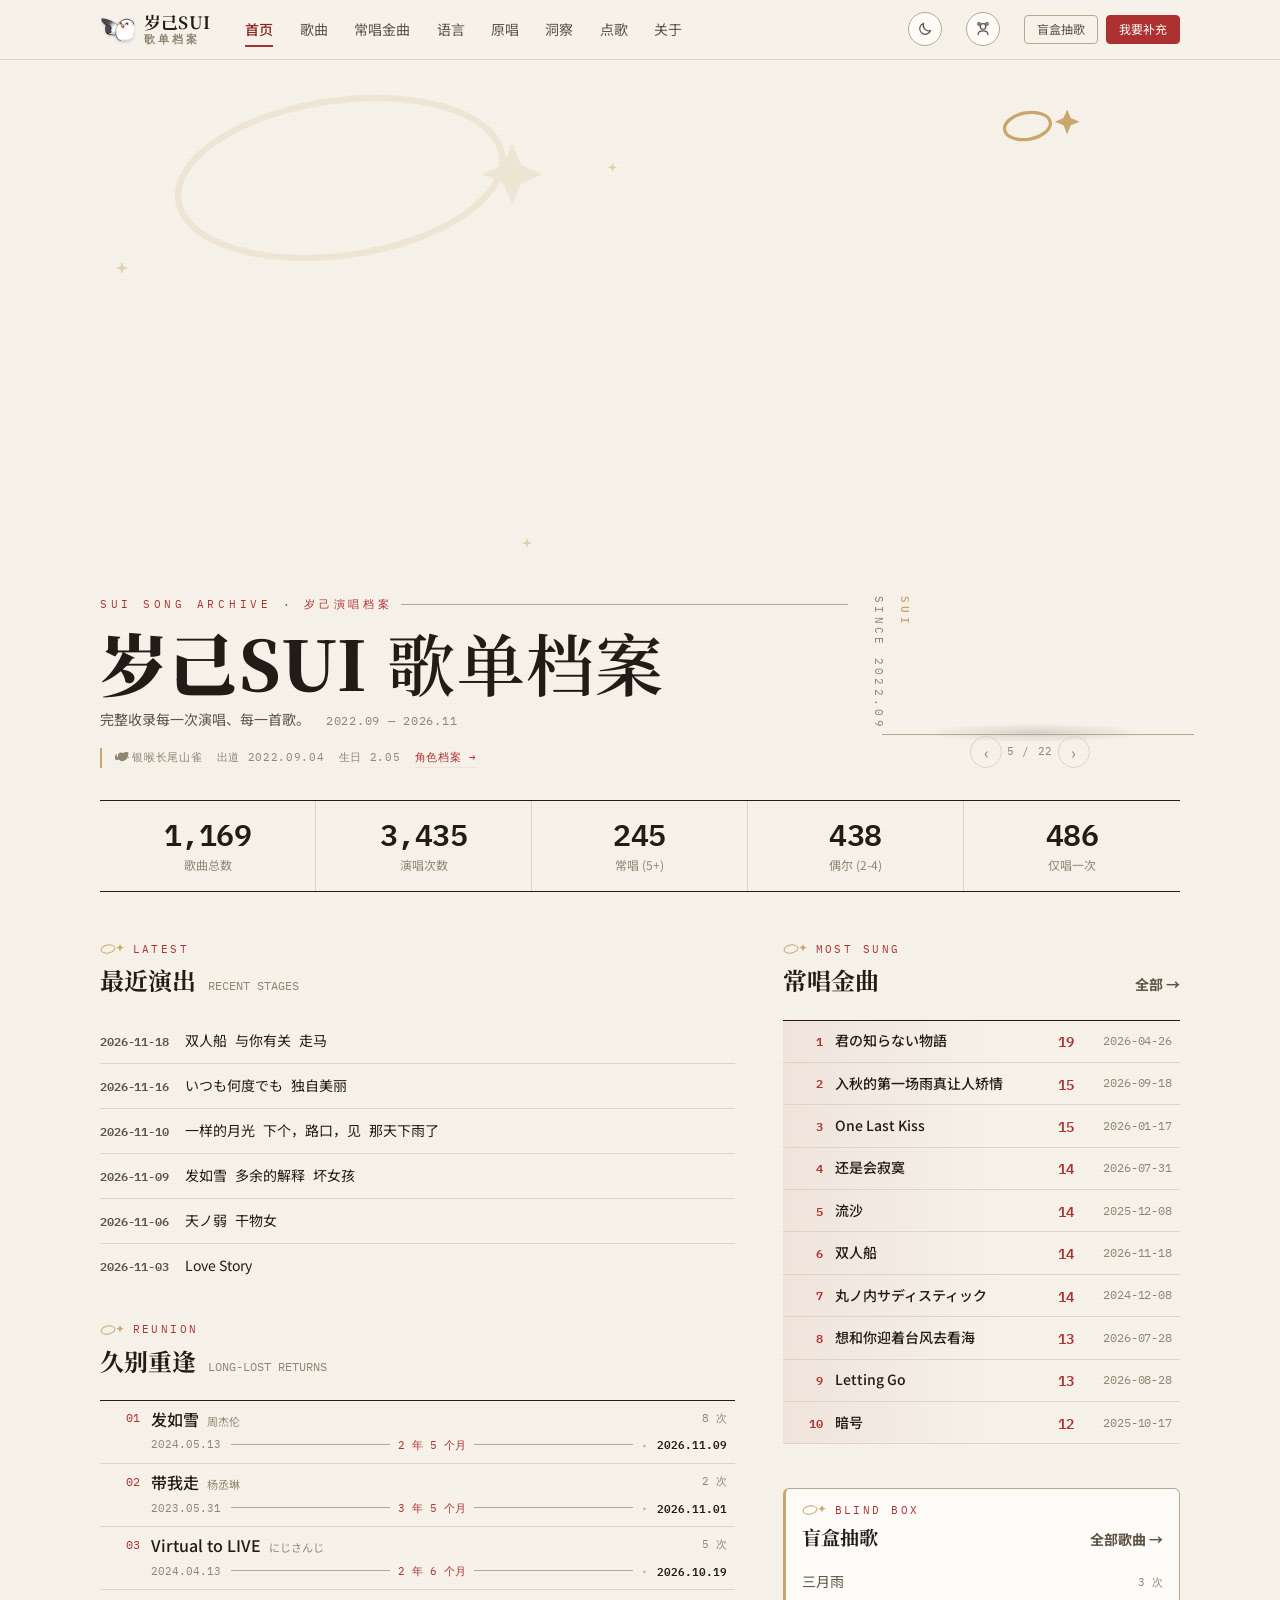
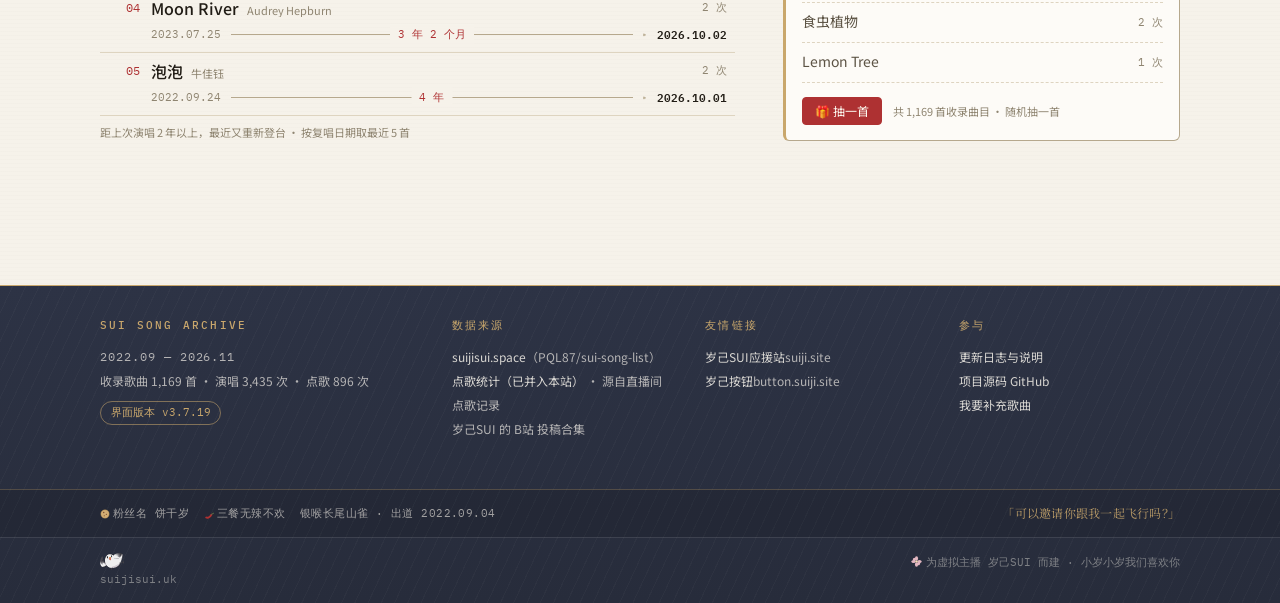
==== commit f383aa2f: "data: 2026-11-18 自决演唱 3 首（走马/陈粒、双人船/ChiliChill、与你有关/泠鸢yousa）；修正三首 complete song_count" ====
--- a/docs/index.html
+++ b/docs/index.html
@@ -3034,7 +3034,7 @@
 })();
 </script>
 
-<script>window.SUI={"songs":{"stats":{"total":1169,"performances":3432,"frequent":244,"occasional":439,"once":486,"first":"2022-09-04","last":"2026-11-16"},"langs":[{"lang":"中文","count":698},{"lang":"日语","count":395},{"lang":"英文","count":68},{"lang":"韩语","count":8}],"tags":[{"tag":"流行","count":978},{"tag":"抒情","count":217},{"tag":"摇滚","count":133},{"tag":"R&B","count":80},{"tag":"独立","count":75},{"tag":"动画","count":58},{"tag":"Vocaloid","count":55},{"tag":"古风","count":25},{"tag":"电子","count":18},{"tag":"影视","count":17},{"tag":"经典","count":12},{"tag":"EGOIST","count":11},{"tag":"ヨルシカ","count":11},{"tag":"爵士","count":10},{"tag":"舞曲","count":9},{"tag":"supercell","count":8},{"tag":"说唱","count":8},{"tag":"K-Pop","count":5},{"tag":"阳炎Project","count":4},{"tag":"ずっと真夜中でいいのに。","count":4},{"tag":"結束バンド","count":3},{"tag":"民谣","count":3},{"tag":"Mili","count":3},{"tag":"合成器流行","count":3},{"tag":"游戏","count":3},{"tag":"民歌","count":3},{"tag":"民俗","count":3},{"tag":"音乐剧","count":2},{"tag":"City Pop","count":1},{"tag":"巴萨诺瓦","count":1},{"tag":"灵魂","count":1},{"tag":"迪斯科","count":1},{"tag":"氛围","count":1}],"artists":[{"name":"周杰伦","songs":64,"perf":265},{"name":"ChiliChill","songs":22,"perf":124},{"name":"林俊杰","songs":22,"perf":62},{"name":"泠鸢yousa","songs":16,"perf":53},{"name":"By2","songs":13,"perf":17},{"name":"张惠妹","songs":12,"perf":35},{"name":"张韶涵","songs":12,"perf":21},{"name":"陈绮贞","songs":11,"perf":71},{"name":"ヨルシカ","songs":11,"perf":52},{"name":"王菲","songs":11,"perf":35},{"name":"EGOIST","songs":10,"perf":57},{"name":"陶喆","songs":10,"perf":44},{"name":"蔡健雅","songs":9,"perf":43},{"name":"方大同","songs":9,"perf":32},{"name":"宇多田ヒカル","songs":8,"perf":40},{"name":"孙燕姿","songs":8,"perf":33},{"name":"莫文蔚","songs":8,"perf":21},{"name":"王力宏","songs":8,"perf":20},{"name":"陈奕迅","songs":8,"perf":18},{"name":"supercell","songs":7,"perf":39},{"name":"陈粒","songs":7,"perf":30},{"name":"许嵩","songs":7,"perf":19},{"name":"杨丞琳","songs":6,"perf":32},{"name":"梁博","songs":6,"perf":22},{"name":"李荣浩","songs":6,"perf":20},{"name":"Aimer","songs":6,"perf":20},{"name":"王心凌","songs":6,"perf":18},{"name":"林宥嘉","songs":6,"perf":18},{"name":"邓紫棋","songs":6,"perf":14},{"name":"YOASOBI","songs":6,"perf":11},{"name":"梁静茹","songs":6,"perf":11},{"name":"LiSA","songs":6,"perf":7},{"name":"蔡依林","songs":5,"perf":20},{"name":"徐佳莹","songs":5,"perf":17},{"name":"米津玄師","songs":5,"perf":13},{"name":"40mP/初音ミク","songs":5,"perf":11},{"name":"Taylor Swift","songs":5,"perf":10},{"name":"RADWIMPS","songs":4,"perf":24},{"name":"椎名林檎","songs":4,"perf":23},{"name":"郭静","songs":4,"perf":22},{"name":"Orangestar/IA","songs":4,"perf":14},{"name":"n-buna/初音ミク","songs":4,"perf":12},{"name":"やなぎなぎ","songs":4,"perf":11},{"name":"ずっと真夜中でいいのに。","songs":4,"perf":10},{"name":"告五人","songs":4,"perf":9},{"name":"银临","songs":4,"perf":7},{"name":"张震岳","songs":4,"perf":6},{"name":"五月天","songs":4,"perf":6},{"name":"DECO*27/初音ミク","songs":4,"perf":5},{"name":"李健","songs":4,"perf":4},{"name":"みきとP/初音ミク","songs":3,"perf":16},{"name":"丁世光","songs":3,"perf":13},{"name":"ChiliChill演唱","songs":3,"perf":12},{"name":"夏日入侵企画","songs":3,"perf":11},{"name":"南拳妈妈","songs":3,"perf":10},{"name":"魏如萱","songs":3,"perf":10},{"name":"苏打绿","songs":3,"perf":9},{"name":"F.I.R.","songs":3,"perf":8},{"name":"ilem/洛天依","songs":3,"perf":8},{"name":"結束バンド","songs":3,"perf":7},{"name":"茶太","songs":3,"perf":7},{"name":"林志炫","songs":3,"perf":7},{"name":"西沢さんP/GUMI","songs":3,"perf":6},{"name":"Mili","songs":3,"perf":5},{"name":"S.H.E","songs":3,"perf":5},{"name":"Kalafina","songs":3,"perf":5},{"name":"新裤子","songs":3,"perf":5},{"name":"田馥甄","songs":3,"perf":5},{"name":"宝宝巴士","songs":3,"perf":5},{"name":"张靓颖","songs":3,"perf":5},{"name":"周深","songs":3,"perf":5},{"name":"Ariana Grande","songs":3,"perf":4},{"name":"牛奶咖啡","songs":3,"perf":4},{"name":"Reol","songs":3,"perf":4},{"name":"双笙","songs":3,"perf":4},{"name":"Imagine Dragons","songs":3,"perf":3},{"name":"NewJeans","songs":3,"perf":3},{"name":"单依纯","songs":3,"perf":3},{"name":"バルーン/初音ミク","songs":3,"perf":3},{"name":"邓丽君","songs":3,"perf":3},{"name":"郭顶","songs":2,"perf":18},{"name":"奥华子","songs":2,"perf":17},{"name":"张悬","songs":2,"perf":14},{"name":"Orangestar/初音ミク","songs":2,"perf":13},{"name":"りりあ。","songs":2,"perf":12},{"name":"王若琳","songs":2,"perf":12},{"name":"東京事変","songs":2,"perf":12},{"name":"古川本舗/初音ミク","songs":2,"perf":11},{"name":"木村弓","songs":2,"perf":11},{"name":"ラブリーサマーちゃん","songs":2,"perf":10},{"name":"刘若英","songs":2,"perf":10},{"name":"Vaundy","songs":2,"perf":10},{"name":"秦基博","songs":2,"perf":9},{"name":"朱主爱","songs":2,"perf":9},{"name":"林忆莲","songs":2,"perf":9},{"name":"平野綾","songs":2,"perf":9},{"name":"谭维维","songs":2,"perf":8},{"name":"doriko/初音ミク","songs":2,"perf":8},{"name":"じん/IA","songs":2,"perf":7},{"name":"金海心","songs":2,"perf":7},{"name":"朴树","songs":2,"perf":7},{"name":"buzzG/GUMI","songs":2,"perf":7},{"name":"Adele","songs":2,"perf":7},{"name":"中村佳穂","songs":2,"perf":6},{"name":"法老","songs":2,"perf":6},{"name":"YUI","songs":2,"perf":6},{"name":"鞠婧祎","songs":2,"perf":6},{"name":"じん/初音ミク","songs":2,"perf":6},{"name":"伊藤由奈","songs":2,"perf":6},{"name":"鎖那","songs":2,"perf":6},{"name":"戴佩妮","songs":2,"perf":6},{"name":"supercell/初音ミク","songs":2,"perf":5},{"name":"范玮琪","songs":2,"perf":5},{"name":"黄丽玲","songs":2,"perf":5},{"name":"Laufey","songs":2,"perf":5},{"name":"松田圣子","songs":2,"perf":5},{"name":"Keeno/初音ミク","songs":2,"perf":5},{"name":"中島美嘉","songs":2,"perf":5},{"name":"卢广仲","songs":2,"perf":5},{"name":"Billie Eilish","songs":2,"perf":4},{"name":"弦子","songs":2,"perf":4},{"name":"徐良","songs":2,"perf":4},{"name":"后海大鲨鱼","songs":2,"perf":3},{"name":"Sam Smith","songs":2,"perf":3},{"name":"Lana Del Rey","songs":2,"perf":3},{"name":"美波","songs":2,"perf":3},{"name":"自然卷","songs":2,"perf":3},{"name":"萨顶顶","songs":2,"perf":3},{"name":"黑豹乐队","songs":2,"perf":3},{"name":"坂本真綾","songs":2,"perf":3},{"name":"ハチ（米津玄師）/初音ミク","songs":2,"perf":3},{"name":"IU","songs":2,"perf":2},{"name":"Idina Menzel","songs":2,"perf":2},{"name":"はるまきごはん/初音ミク","songs":2,"perf":2},{"name":"AKB48","songs":2,"perf":2},{"name":"Ado","songs":2,"perf":2},{"name":"ゆうゆ/初音ミク","songs":2,"perf":2},{"name":"古川本舗","songs":2,"perf":2},{"name":"逃跑计划","songs":2,"perf":2},{"name":"AKINO","songs":2,"perf":2},{"name":"amazarashi","songs":2,"perf":2},{"name":"相対性理論","songs":2,"perf":2},{"name":"王莎莎","songs":2,"perf":2},{"name":"容祖儿","songs":2,"perf":2},{"name":"周兴哲","songs":2,"perf":2},{"name":"萧敬腾","songs":2,"perf":2},{"name":"大庆小芳","songs":2,"perf":2},{"name":"买辣椒也用券","songs":2,"perf":2},{"name":"桑拿猫黑糖/洛天依","songs":1,"perf":13},{"name":"コレサワ","songs":1,"perf":12},{"name":"王蓝茵","songs":1,"perf":12},{"name":"優里","songs":1,"perf":12},{"name":"竹内まりや","songs":1,"perf":12},{"name":"张远","songs":1,"perf":11},{"name":"HY（仲宗根泉）","songs":1,"perf":10},{"name":"泠鸢yousa/王梓钰","songs":1,"perf":10},{"name":"Official髭男dism","songs":1,"perf":10},{"name":"Hanser","songs":1,"perf":9},{"name":"みきとP/初音未来","songs":1,"perf":9},{"name":"DATEKEN/初音ミク","songs":1,"perf":9},{"name":"曾轶可","songs":1,"perf":9},{"name":"S.I.N.G","songs":1,"perf":9},{"name":"江蕙","songs":1,"perf":9},{"name":"黄淑惠","songs":1,"perf":9},{"name":"kemu/GUMI","songs":1,"perf":9},{"name":"佐咲紗花","songs":1,"perf":8},{"name":"温岚","songs":1,"perf":8},{"name":"みきとP feat. MAYU","songs":1,"perf":8},{"name":"纳兰寻风/乐正绫","songs":1,"perf":8},{"name":"宋冬野","songs":1,"perf":8},{"name":"郁可唯","songs":1,"perf":8},{"name":"尤长靖","songs":1,"perf":8},{"name":"汉堡黄","songs":1,"perf":8},{"name":"黄绮珊","songs":1,"perf":7},{"name":"Nai Br.XX & Celeina Ann","songs":1,"perf":7},{"name":"CHiCO with HoneyWorks","songs":1,"perf":7},{"name":"宇多田ヒカル feat. 椎名林檎","songs":1,"perf":7},{"name":"何洁","songs":1,"perf":7},{"name":"FictionJunction","songs":1,"perf":7},{"name":"阿肆/林宥嘉","songs":1,"perf":7},{"name":"livetune/初音ミク","songs":1,"perf":7},{"name":"KIRINJI","songs":1,"perf":7},{"name":"魏如昀","songs":1,"perf":7},{"name":"伍佰","songs":1,"perf":7},{"name":"松原みき","songs":1,"perf":7},{"name":"马赛克","songs":1,"perf":7},{"name":"Frank Sinatra","songs":1,"perf":7},{"name":"The Beatles","songs":1,"perf":7},{"name":"緑黄色社会","songs":1,"perf":6},{"name":"ヰ世界情緒","songs":1,"perf":6},{"name":"周杰伦 & 张惠妹","songs":1,"perf":6},{"name":"王以太/刘至佳","songs":1,"perf":6},{"name":"藤井風","songs":1,"perf":6},{"name":"中島愛","songs":1,"perf":6},{"name":"Guiano","songs":1,"perf":6},{"name":"西门振/洛天依/言和/乐正绫","songs":1,"perf":6},{"name":"卓文萱/曹格","songs":1,"perf":6},{"name":"高橋洋子","songs":1,"perf":6},{"name":"苍穹/纳兰寻风","songs":1,"perf":6},{"name":"阿悄","songs":1,"perf":6},{"name":"中島みゆき","songs":1,"perf":6},{"name":"こいぬ","songs":1,"perf":6},{"name":"张晓棠","songs":1,"perf":6},{"name":"山崎まさよし","songs":1,"perf":6},{"name":"范玮琪/张韶涵","songs":1,"perf":6},{"name":"Lia","songs":1,"perf":6},{"name":"n.k/IA","songs":1,"perf":6},{"name":"ジミーサムP/初音ミク","songs":1,"perf":5},{"name":"とくP/初音ミク","songs":1,"perf":5},{"name":"ONE OK ROCK","songs":1,"perf":5},{"name":"悠木碧","songs":1,"perf":5},{"name":"瀬戸麻沙美/東山奈央/種崎敦美/内田真礼/久保ユリカ/水瀬いのり","songs":1,"perf":5},{"name":"J. Sheon","songs":1,"perf":5},{"name":"Fine乐团","songs":1,"perf":5},{"name":"祖海","songs":1,"perf":5},{"name":"カニ研究会","songs":1,"perf":5},{"name":"ナノウ/初音ミク","songs":1,"perf":5},{"name":"三无Marblue/祖娅纳惜/泠鸢YOUSA/小缘/洛萱/不才","songs":1,"perf":5},{"name":"Leo1Bee","songs":1,"perf":5},{"name":"柳爽","songs":1,"perf":5},{"name":"ぐにょ/初音ミク","songs":1,"perf":5},{"name":"40mP/GUMI","songs":1,"perf":5},{"name":"大冢爱","songs":1,"perf":5},{"name":"wacci","songs":1,"perf":5},{"name":"韦礼安","songs":1,"perf":5},{"name":"Oasis","songs":1,"perf":5},{"name":"Doja Cat","songs":1,"perf":5},{"name":"初音ミク/JimmyThumb-P","songs":1,"perf":5},{"name":"Rosa Walton/Hallie Coggins","songs":1,"perf":5},{"name":"にじさんじ","songs":1,"perf":5},{"name":"orangestar/IA","songs":1,"perf":4},{"name":"Stephanie Poetri","songs":1,"perf":4},{"name":"Adam Levine","songs":1,"perf":4},{"name":"μ's","songs":1,"perf":4},{"name":"EasyPop/GUMI/巡音ルカ","songs":1,"perf":4},{"name":"クワガタP/初音ミク","songs":1,"perf":4},{"name":"小田和正","songs":1,"perf":4},{"name":"林依晨","songs":1,"perf":4},{"name":"鎖那（sana）","songs":1,"perf":4},{"name":"队长","songs":1,"perf":4},{"name":"颜人中","songs":1,"perf":4},{"name":"李玖哲","songs":1,"perf":4},{"name":"接个吻，开一枪","songs":1,"perf":4},{"name":"DECO27/初音未来","songs":1,"perf":4},{"name":"小霞","songs":1,"perf":4},{"name":"苏运莹","songs":1,"perf":4},{"name":"小川七生","songs":1,"perf":4},{"name":"koyori/初音ミク","songs":1,"perf":4},{"name":"袁咏琳/周杰伦","songs":1,"perf":4},{"name":"井口裕香","songs":1,"perf":4},{"name":"三无MarBlue","songs":1,"perf":4},{"name":"Kirsty刘瑾睿","songs":1,"perf":4},{"name":"张小斐","songs":1,"perf":4},{"name":"黄雅莉","songs":1,"perf":4},{"name":"方雅贤","songs":1,"perf":4},{"name":"高姗","songs":1,"perf":4},{"name":"雨宮天","songs":1,"perf":4},{"name":"品冠","songs":1,"perf":4},{"name":"余佳运","songs":1,"perf":4},{"name":"164/GUMI","songs":1,"perf":4},{"name":"福禄寿FloruitShow","songs":1,"perf":4},{"name":"chilichill/洛天依","songs":1,"perf":4},{"name":"Bo Peep/洛天依","songs":1,"perf":4},{"name":"格格","songs":1,"perf":4},{"name":"におP（nio-P）/初音ミク","songs":1,"perf":4},{"name":"daniwellP/初音ミク","songs":1,"perf":3},{"name":"23.exe/初音ミク","songs":1,"perf":3},{"name":"Ryan Gosling","songs":1,"perf":3},{"name":"悠亚Yua、瑞娅Rhea、岁己Sui、米汀Nagisa","songs":1,"perf":3},{"name":"Gael Garcia Bernal","songs":1,"perf":3},{"name":"Britney Spears","songs":1,"perf":3},{"name":"Reol/ギガP","songs":1,"perf":3},{"name":"カンザキイオリ/鏡音レン/鏡音リン","songs":1,"perf":3},{"name":"想太/歌愛ユキ","songs":1,"perf":3},{"name":"Tia","songs":1,"perf":3},{"name":"平沢唯/秋山澪/田井中律/琴吹紬（豊崎愛生/日笠陽子/佐藤聡美/寿美菜子）","songs":1,"perf":3},{"name":"Sekai no Owari","songs":1,"perf":3},{"name":"May'n","songs":1,"perf":3},{"name":"絢香","songs":1,"perf":3},{"name":"Wing翼/洛天依","songs":1,"perf":3},{"name":"翻夜/洛天依","songs":1,"perf":3},{"name":"苏有朋","songs":1,"perf":3},{"name":"戴荃","songs":1,"perf":3},{"name":"常思思","songs":1,"perf":3},{"name":"MyGO!!!!!","songs":1,"perf":3},{"name":"江语晨","songs":1,"perf":3},{"name":"林二汶","songs":1,"perf":3},{"name":"田井中彩智","songs":1,"perf":3},{"name":"deca joins","songs":1,"perf":3},{"name":"张信哲","songs":1,"perf":3},{"name":"陈韵若/陈每文","songs":1,"perf":3},{"name":"King Gnu","songs":1,"perf":3},{"name":"舒伯特（传统摇篮曲）","songs":1,"perf":3},{"name":"张学友","songs":1,"perf":3},{"name":"杨坤/郭采洁","songs":1,"perf":3},{"name":"やなぎなぎ/麻枝准","songs":1,"perf":3},{"name":"音阙诗听","songs":1,"perf":3},{"name":"蔡琴","songs":1,"perf":3},{"name":"张晓涵/戚琦","songs":1,"perf":3},{"name":"洪佩瑜","songs":1,"perf":3},{"name":"真栗","songs":1,"perf":3},{"name":"银河快递","songs":1,"perf":3},{"name":"徐秉龙/桃十五","songs":1,"perf":3},{"name":"艾怡良","songs":1,"perf":3},{"name":"Yunomi-P/巡音ルカ","songs":1,"perf":3},{"name":"Grover Washington Jr.","songs":1,"perf":3},{"name":"Reol/monaca:factory","songs":1,"perf":3},{"name":"茅野愛衣/戸松遥/早見沙織","songs":1,"perf":3},{"name":"李宇春","songs":1,"perf":3},{"name":"プロペリン","songs":1,"perf":3},{"name":"小桦啊小桦/洛天依","songs":1,"perf":3},{"name":"Dorico/初音ミク","songs":1,"perf":3},{"name":"Flower","songs":1,"perf":3},{"name":"刘惜君","songs":1,"perf":3},{"name":"SolPie/初音ミク","songs":1,"perf":3},{"name":"COPY/洛天依/乐正绫","songs":1,"perf":3},{"name":"つじあやの","songs":1,"perf":3},{"name":"Shakira","songs":1,"perf":3},{"name":"whiteeeen","songs":1,"perf":3},{"name":"Mitchie M/初音ミク","songs":1,"perf":3},{"name":"蝶々P/初音ミク","songs":1,"perf":3},{"name":"UNISON SQUARE GARDEN","songs":1,"perf":2},{"name":"光泽","songs":1,"perf":2},{"name":"Ariana Grande/Zedd","songs":1,"perf":2},{"name":"ギガP/可不","songs":1,"perf":2},{"name":"Carly Rae Jepsen","songs":1,"perf":2},{"name":"日向めぐみ","songs":1,"perf":2},{"name":"岡崎律子","songs":1,"perf":2},{"name":"少女时代","songs":1,"perf":2},{"name":"JVKE","songs":1,"perf":2},{"name":"kz/初音ミク","songs":1,"perf":2},{"name":"ZIV/KIPES","songs":1,"perf":2},{"name":"きゃりーぱみゅぱみゅ","songs":1,"perf":2},{"name":"FIFTY FIFTY","songs":1,"perf":2},{"name":"Emily Bindiger","songs":1,"perf":2},{"name":"moumoon","songs":1,"perf":2},{"name":"Aimer/EGOIST","songs":1,"perf":2},{"name":"もさを","songs":1,"perf":2},{"name":"平沢唯（豊崎愛生）","songs":1,"perf":2},{"name":"LamazeP/初音ミク","songs":1,"perf":2},{"name":"すこっぷ/初音ミク","songs":1,"perf":2},{"name":"seven oops","songs":1,"perf":2},{"name":"Claris","songs":1,"perf":2},{"name":"とあ/初音ミク","songs":1,"perf":2},{"name":"鹿乃","songs":1,"perf":2},{"name":"Junky/镜音リン","songs":1,"perf":2},{"name":"みきとP/鏡音リン","songs":1,"perf":2},{"name":"阿桑","songs":1,"perf":2},{"name":"袁娅维TIA RAY","songs":1,"perf":2},{"name":"Z新豪/洛天依","songs":1,"perf":2},{"name":"阿杜","songs":1,"perf":2},{"name":"Hanser/七海Nana7mi","songs":1,"perf":2},{"name":"崔萍","songs":1,"perf":2},{"name":"小霞/海洋Bo","songs":1,"perf":2},{"name":"爱缪","songs":1,"perf":2},{"name":"王欣宇","songs":1,"perf":2},{"name":"カンザキイオリ/初音ミク","songs":1,"perf":2},{"name":"40mp/GUMI","songs":1,"perf":2},{"name":"Atarayo（あたらよ）","songs":1,"perf":2},{"name":"Annabel","songs":1,"perf":2},{"name":"宋祖英","songs":1,"perf":2},{"name":"陈势安","songs":1,"perf":2},{"name":"徐良/小凌","songs":1,"perf":2},{"name":"MONGOL800","songs":1,"perf":2},{"name":"LBI利比","songs":1,"perf":2},{"name":"辻亚弥乃","songs":1,"perf":2},{"name":"青蛙乐队","songs":1,"perf":2},{"name":"张碧晨","songs":1,"perf":2},{"name":"丸子哟","songs":1,"perf":2},{"name":"吉克隽逸","songs":1,"perf":2},{"name":"彭妍","songs":1,"perf":2},{"name":"龚琳娜","songs":1,"perf":2},{"name":"ヒグチアイ","songs":1,"perf":2},{"name":"庾澄庆","songs":1,"perf":2},{"name":"欧阳菲菲","songs":1,"perf":2},{"name":"Daoko/米津玄師","songs":1,"perf":2},{"name":"サカナクション","songs":1,"perf":2},{"name":"郑中基","songs":1,"perf":2},{"name":"岁己SUI","songs":1,"perf":2},{"name":"万能青年旅店","songs":1,"perf":2},{"name":"Sweety","songs":1,"perf":2},{"name":"旅行团乐队","songs":1,"perf":2},{"name":"CORSAK胡梦周","songs":1,"perf":2},{"name":"李佳薇","songs":1,"perf":2},{"name":"海楠","songs":1,"perf":2},{"name":"香香","songs":1,"perf":2},{"name":"梁咏琪","songs":1,"perf":2},{"name":"暗杠","songs":1,"perf":2},{"name":"徐良/阿悄","songs":1,"perf":2},{"name":"曹格","songs":1,"perf":2},{"name":"何佳乐","songs":1,"perf":2},{"name":"さユり","songs":1,"perf":2},{"name":"音阙诗听/王梓钰/昆玉","songs":1,"perf":2},{"name":"梅とら/初音ミク/鏡音リン/巡音ルカ/GUMI/IA","songs":1,"perf":2},{"name":"郑伊健（《风云》插曲）","songs":1,"perf":2},{"name":"花玲","songs":1,"perf":2},{"name":"胡夏","songs":1,"perf":2},{"name":"梁凡","songs":1,"perf":2},{"name":"李谷一","songs":1,"perf":2},{"name":"理芽","songs":1,"perf":2},{"name":"*Luna/v flower","songs":1,"perf":2},{"name":"dorico/初音ミク","songs":1,"perf":2},{"name":"Audrey Hepburn","songs":1,"perf":2},{"name":"YurryCanon/ユリイ・カノン/GUMI","songs":1,"perf":2},{"name":"一億円P/初音ミク","songs":1,"perf":2},{"name":"みゆな","songs":1,"perf":2},{"name":"洛天依、乐正绫","songs":1,"perf":2},{"name":"元若蓝","songs":1,"perf":2},{"name":"米白","songs":1,"perf":2},{"name":"牛佳钰","songs":1,"perf":2},{"name":"Xi-onP/初音ミク","songs":1,"perf":2},{"name":"祁紫檀","songs":1,"perf":2},{"name":"砂粒/GUMI","songs":1,"perf":1},{"name":"niki","songs":1,"perf":1},{"name":"ぼーかりおどP/初音ミク","songs":1,"perf":1},{"name":"ReoNa","songs":1,"perf":1},{"name":"Cécile CORBEL","songs":1,"perf":1},{"name":"Justin Bieber","songs":1,"perf":1},{"name":"Alstroemeria Records","songs":1,"perf":1},{"name":"Jessie J/Ariana Grande/Nicki Minaj","songs":1,"perf":1},{"name":"PANDORA/Beverly","songs":1,"perf":1},{"name":"halyosy/初音ミク/鏡音リン/鏡音レン/巡音ルカ/KAITO/MEIKO","songs":1,"perf":1},{"name":"和田光司","songs":1,"perf":1},{"name":"halyosy/初音ミク/镜音リン/镜音レン/巡音ルカ/KAITO/MEIKO","songs":1,"perf":1},{"name":"OneRepublic","songs":1,"perf":1},{"name":"Radiohead","songs":1,"perf":1},{"name":"Alexander Klaws/Juliette Schoppmann/Daniel Küblbck","songs":1,"perf":1},{"name":"Tori Kelly","songs":1,"perf":1},{"name":"Rihanna","songs":1,"perf":1},{"name":"Crusher-P/GUMI","songs":1,"perf":1},{"name":"シーズ","songs":1,"perf":1},{"name":"爱城华恋（小山百代）/神乐光（三森铃子）","songs":1,"perf":1},{"name":"Lizz Robinett","songs":1,"perf":1},{"name":"Alicia Keys","songs":1,"perf":1},{"name":"Sixpence None the Richer","songs":1,"perf":1},{"name":"安室奈美恵","songs":1,"perf":1},{"name":"ギガP/Reol/鏡音リン/GUMI","songs":1,"perf":1},{"name":"Fool's Garden","songs":1,"perf":1},{"name":"Ellie Goulding","songs":1,"perf":1},{"name":"ギガP/GUMI","songs":1,"perf":1},{"name":"れるりり/初音ミク/鏡音リン/鏡音レン/巡音ルカ/Megpoid/歌爱ユキ","songs":1,"perf":1},{"name":"Céline Dion","songs":1,"perf":1},{"name":"ジミーサムP/巡音ルカ","songs":1,"perf":1},{"name":"Linkin Park","songs":1,"perf":1},{"name":"fripSide","songs":1,"perf":1},{"name":"饭卡","songs":1,"perf":1},{"name":"川瀬智子","songs":1,"perf":1},{"name":"Red Velvet","songs":1,"perf":1},{"name":"Childish Gambino","songs":1,"perf":1},{"name":"向井太一","songs":1,"perf":1},{"name":"The Kid LAROI/Justin Bieber","songs":1,"perf":1},{"name":"桜坂しずく（前田佳織里）","songs":1,"perf":1},{"name":"Lewis Capaldi","songs":1,"perf":1},{"name":"土屋アンナ","songs":1,"perf":1},{"name":"Katy Perry","songs":1,"perf":1},{"name":"Martin Garrix/Troye Sivan","songs":1,"perf":1},{"name":"倉木麻衣","songs":1,"perf":1},{"name":"小皮皮爱习题","songs":1,"perf":1},{"name":"Charlie Puth/Selena Gomez","songs":1,"perf":1},{"name":"Queen","songs":1,"perf":1},{"name":"神山羊","songs":1,"perf":1},{"name":"Carpenters","songs":1,"perf":1},{"name":"脸红的思春期","songs":1,"perf":1},{"name":"いとうかなこ","songs":1,"perf":1},{"name":"cinnamons/evening cinema","songs":1,"perf":1},{"name":"樹海","songs":1,"perf":1},{"name":"KOKIA","songs":1,"perf":1},{"name":"美云·吉内梅（JUNNA）/芙蕾雅·薇恩（铃木实里）/要·布卡尼尔（安野希世乃）牧奈·中岛（西田望见）玲奈·普劳拉（东山奈央）","songs":1,"perf":1},{"name":"手嶌葵","songs":1,"perf":1},{"name":"ano","songs":1,"perf":1},{"name":"神前暁","songs":1,"perf":1},{"name":"25時、ナイトコードで。（初音ミク）","songs":1,"perf":1},{"name":"wowaka/初音ミク","songs":1,"perf":1},{"name":"syudou/初音ミク","songs":1,"perf":1},{"name":"SPYAIR","songs":1,"perf":1},{"name":"Junky/鏡音リン","songs":1,"perf":1},{"name":"HoneyWorks/镜音リン","songs":1,"perf":1},{"name":"GUMI","songs":1,"perf":1},{"name":"the peggies","songs":1,"perf":1},{"name":"May'n/中島愛","songs":1,"perf":1},{"name":"ナユタン星人","songs":1,"perf":1},{"name":"164/初音ミク","songs":1,"perf":1},{"name":"山野さと子","songs":1,"perf":1},{"name":"19's Sound Factory/初音ミク","songs":1,"perf":1},{"name":"ヰ世界情绪","songs":1,"perf":1},{"name":"ギガP/初音ミク","songs":1,"perf":1},{"name":"成海萌奈（夏川椎菜）","songs":1,"perf":1},{"name":"ツミキ/可不","songs":1,"perf":1},{"name":"CHiCO","songs":1,"perf":1},{"name":"酸欠少女さユり","songs":1,"perf":1},{"name":"じーざす/镜音リン","songs":1,"perf":1},{"name":"Neru/鏡音リン","songs":1,"perf":1},{"name":"曾沛慈","songs":1,"perf":1},{"name":"梅とら/巡音ルカ/初音ミク/GUMI","songs":1,"perf":1},{"name":"毛不易","songs":1,"perf":1},{"name":"汪苏泷","songs":1,"perf":1},{"name":"潘玮柏/弦子","songs":1,"perf":1},{"name":"赵蓓/赵蕾","songs":1,"perf":1},{"name":"汪小敏","songs":1,"perf":1},{"name":"周公","songs":1,"perf":1},{"name":"Tank","songs":1,"perf":1},{"name":"旺福","songs":1,"perf":1},{"name":"乌龟Sui/墨兰花语/乐正绫","songs":1,"perf":1},{"name":"ピコン/初音ミク","songs":1,"perf":1},{"name":"蔡依林/陶喆","songs":1,"perf":1},{"name":"刘胡轶","songs":1,"perf":1},{"name":"刘欢","songs":1,"perf":1},{"name":"囍浪","songs":1,"perf":1},{"name":"王麟","songs":1,"perf":1},{"name":"丁当","songs":1,"perf":1},{"name":"吴宗宪","songs":1,"perf":1},{"name":"张芸京","songs":1,"perf":1},{"name":"薛之谦","songs":1,"perf":1},{"name":"Goose house","songs":1,"perf":1},{"name":"凤凰传奇","songs":1,"perf":1},{"name":"H△G","songs":1,"perf":1},{"name":"魏晨","songs":1,"perf":1},{"name":"みきとP","songs":1,"perf":1},{"name":"TFBOYS/嘻游记","songs":1,"perf":1},{"name":"渡辺麻友","songs":1,"perf":1},{"name":"小旭音乐","songs":1,"perf":1},{"name":"ギガP/鏡音リン","songs":1,"perf":1},{"name":"黒うさP/初音ミク","songs":1,"perf":1},{"name":"赵雷","songs":1,"perf":1},{"name":"郭静/韦礼安","songs":1,"perf":1},{"name":"传统苏格兰民歌","songs":1,"perf":1},{"name":"早見沙織","songs":1,"perf":1},{"name":"刘畅","songs":1,"perf":1},{"name":"老狼","songs":1,"perf":1},{"name":"韩磊","songs":1,"perf":1},{"name":"西野カナ","songs":1,"perf":1},{"name":"Beyond（黄家驹）","songs":1,"perf":1},{"name":"葛东琪","songs":1,"perf":1},{"name":"高安","songs":1,"perf":1},{"name":"音阙诗听/赵方婧","songs":1,"perf":1},{"name":"不才","songs":1,"perf":1},{"name":"青木月光/初音ミク","songs":1,"perf":1},{"name":"何玉","songs":1,"perf":1},{"name":"周笔畅","songs":1,"perf":1},{"name":"草东没有派对","songs":1,"perf":1},{"name":"平泽唯（CV：丰崎爱生）、秋山澪（CV：日笠阳子）、田井中律（CV：佐藤聪美）、琴吹䌷（CV：寿美菜子）","songs":1,"perf":1},{"name":"ナユタン星人/初音ミク","songs":1,"perf":1},{"name":"草蜢","songs":1,"perf":1},{"name":"毛华锋","songs":1,"perf":1},{"name":"吴静","songs":1,"perf":1},{"name":"邓福如","songs":1,"perf":1},{"name":"后弦","songs":1,"perf":1},{"name":"蓝又时","songs":1,"perf":1},{"name":"李昕融","songs":1,"perf":1},{"name":"riya","songs":1,"perf":1},{"name":"冷漠","songs":1,"perf":1},{"name":"罗志祥","songs":1,"perf":1},{"name":"傘村トータ/猫村いろは/KAITO","songs":1,"perf":1},{"name":"阿肆","songs":1,"perf":1},{"name":"吴宗宪、温岚","songs":1,"perf":1},{"name":"杨沛宜","songs":1,"perf":1},{"name":"蔡依林/周杰伦","songs":1,"perf":1},{"name":"少年霜","songs":1,"perf":1},{"name":"羽泉","songs":1,"perf":1},{"name":"裘德","songs":1,"perf":1},{"name":"小贱","songs":1,"perf":1},{"name":"蝶々P/GUMI","songs":1,"perf":1},{"name":"邵丽棠","songs":1,"perf":1},{"name":"陈壹千","songs":1,"perf":1},{"name":"花澤香菜","songs":1,"perf":1},{"name":"小野道/初音ミク","songs":1,"perf":1},{"name":"刘德华","songs":1,"perf":1},{"name":"のんのんびより","songs":1,"perf":1},{"name":"八三夭","songs":1,"perf":1},{"name":"高鈴","songs":1,"perf":1},{"name":"きくお/初音ミク","songs":1,"perf":1},{"name":"鹿晗","songs":1,"perf":1},{"name":"ilem/洛天依/乐正绫","songs":1,"perf":1},{"name":"南征北战","songs":1,"perf":1},{"name":"华晨宇","songs":1,"perf":1},{"name":"杨乃文","songs":1,"perf":1},{"name":"橙翼","songs":1,"perf":1},{"name":"李佳璐","songs":1,"perf":1},{"name":"卓依婷","songs":1,"perf":1},{"name":"DOES","songs":1,"perf":1},{"name":"陈坤","songs":1,"perf":1},{"name":"十个HTT呀啦索/洛天依","songs":1,"perf":1},{"name":"HoneyWorks","songs":1,"perf":1},{"name":"じっぷす/初音ミク","songs":1,"perf":1},{"name":"至上励合","songs":1,"perf":1},{"name":"くるり","songs":1,"perf":1},{"name":"大和美姬丸","songs":1,"perf":1},{"name":"誓言","songs":1,"perf":1},{"name":"黄小琥","songs":1,"perf":1},{"name":"一碗热汤p","songs":1,"perf":1},{"name":"ilem/洛天依/言和","songs":1,"perf":1},{"name":"春野/初音ミク","songs":1,"perf":1},{"name":"刘亦心","songs":1,"perf":1},{"name":"茶理理","songs":1,"perf":1},{"name":"郭采洁","songs":1,"perf":1},{"name":"王贰浪","songs":1,"perf":1},{"name":"杨幂","songs":1,"perf":1},{"name":"majiko","songs":1,"perf":1},{"name":"Spitz","songs":1,"perf":1},{"name":"星瞳","songs":1,"perf":1},{"name":"国风堂/音阙诗听","songs":1,"perf":1},{"name":"林子祥","songs":1,"perf":1},{"name":"Neru/鏡音リン/鏡音レン","songs":1,"perf":1},{"name":"郑钧","songs":1,"perf":1},{"name":"五月天/陈绮贞","songs":1,"perf":1},{"name":"花儿乐队","songs":1,"perf":1},{"name":"中川翔子","songs":1,"perf":1},{"name":"光良","songs":1,"perf":1},{"name":"hush！","songs":1,"perf":1},{"name":"刘诗诗","songs":1,"perf":1},{"name":"Linked Horizon","songs":1,"perf":1},{"name":"雷雨心","songs":1,"perf":1},{"name":"A-Lin","songs":1,"perf":1},{"name":"Belle（中村佳穂）","songs":1,"perf":1},{"name":"王绎龙","songs":1,"perf":1},{"name":"海伊","songs":1,"perf":1},{"name":"Sound Horizon","songs":1,"perf":1},{"name":"东京事变","songs":1,"perf":1},{"name":"小黄飞","songs":1,"perf":1},{"name":"icyball 冰球乐团","songs":1,"perf":1},{"name":"方拾贰","songs":1,"perf":1},{"name":"汪峰","songs":1,"perf":1},{"name":"传统民歌","songs":1,"perf":1},{"name":"今井麻美","songs":1,"perf":1},{"name":"朱明瑛","songs":1,"perf":1},{"name":"Lefty Hand Cream","songs":1,"perf":1},{"name":"ヨルシカ（n-buna）","songs":1,"perf":1},{"name":"玉置浩二","songs":1,"perf":1},{"name":"王蓉","songs":1,"perf":1},{"name":"谢津","songs":1,"perf":1},{"name":"李润祺","songs":1,"perf":1},{"name":"洋澜一","songs":1,"perf":1},{"name":"チョーキューメイ/初音ミク","songs":1,"perf":1},{"name":"HITA","songs":1,"perf":1},{"name":"刘思涵","songs":1,"perf":1},{"name":"李叔同（传统）","songs":1,"perf":1},{"name":"n-buna/GUMI","songs":1,"perf":1},{"name":"崔京浩","songs":1,"perf":1},{"name":"ZARD","songs":1,"perf":1},{"name":"萧亚轩","songs":1,"perf":1},{"name":"张含韵","songs":1,"perf":1},{"name":"椎名林檎/浮雲","songs":1,"perf":1},{"name":"陈淑桦","songs":1,"perf":1},{"name":"于春洋、DJ阿布","songs":1,"perf":1},{"name":"カンザキイオリ/花譜","songs":1,"perf":1},{"name":"传统（《音乐之声》）","songs":1,"perf":1},{"name":"王洛宾","songs":1,"perf":1},{"name":"fhána","songs":1,"perf":1},{"name":"コブクロ","songs":1,"perf":1},{"name":"瑛人","songs":1,"perf":1},{"name":"回春丹","songs":1,"perf":1},{"name":"DECO*27/初音未来","songs":1,"perf":1},{"name":"康熙＆TOYOKI","songs":1,"perf":1},{"name":"顾峰、沈丹丹","songs":1,"perf":1},{"name":"DATEKEN/鏡音リン","songs":1,"perf":1},{"name":"米津玄師、宇多田ヒカル","songs":1,"perf":1},{"name":"知更鸟","songs":1,"perf":1},{"name":"月見ヤチヨ（CV.早見沙織）","songs":1,"perf":1},{"name":"许茹芸","songs":1,"perf":1},{"name":"张泽熙","songs":1,"perf":1},{"name":"Avril Lavigne","songs":1,"perf":1}],"songs":[{"i":0,"name":"君の知らない物語","t":"你不知道的故事","artist":"supercell","lang":"日语","count":19,"first":"2022-09-09","last":"2026-04-26","tags":["动画","摇滚","supercell"],"bili":[{"bv":"BV1JaztBkEvx","t":"【岁己SUI】君の知らない物語【20260125歌切】","d":337,"dt":"2026-01-26"},{"bv":"BV1vmqKBNEYe","t":"【岁己SUI】君の知らない物語【20260105直播歌切】","d":339,"dt":"2026-01-07"},{"bv":"BV1tzCsYvEe1","t":"【岁己SUI】君の知らない物語   12.26直播歌切","d":339,"dt":"2024-12-28"},{"bv":"BV1fVpweHEaJ","t":"【岁己SUI】君の知らない物語   9.4二周年直播歌切","d":338,"dt":"2024-09-04"},{"bv":"BV1akYJeQERU","t":"【岁己SUI】君の知らない物語   8.10直播歌切","d":113,"dt":"2024-08-11"},{"bv":"BV1Bb421J7JB","t":"【岁己SUI】君の知らない物語   7.25直播歌切","d":340,"dt":"2024-07-25"},{"bv":"BV1Re41127Cs","t":"【岁己SUI】君の知らない物語   1.12初次3D","d":340,"dt":"2024-01-12"},{"bv":"BV1Fj411s79W","t":"君の知らない物語 (外部歌切)","d":339,"dt":"2023-12-09"},{"bv":"BV12e411X7hQ","t":"【岁己SUI】君の知らない物語   11.8直播歌切","d":338,"dt":"2023-11-09"},{"bv":"BV1DX4y1s7y9","t":"【岁己SUI】君の知らない物語   8.13直播歌切","d":338,"dt":"2023-08-13"},{"bv":"BV1FM4y1a7Ec","t":"【岁己SUI】君の知らない物語   4.21双声道清唱part","d":95,"dt":"2023-04-21"},{"bv":"BV1yM411M7hG","t":"【岁己SUI】君の知らない物語   3.28直播歌切","d":339,"dt":"2023-03-29"},{"bv":"BV1V24y1G7Cj","t":"【岁己SUI】君の知らない物语   3.5半周年直播歌切","d":339,"dt":"2023-03-06"},{"bv":"BV1CM41147oo","t":"【岁己SUI】君の知らない物語   1.16直播歌切","d":338,"dt":"2023-01-17"},{"bv":"BV1R8411s7jG","t":"君の知らない物語 (外部歌切)","d":339,"dt":"2022-10-04"},{"bv":"BV1Re4y1C7zD","t":"君の知らない物語 (外部歌切)","d":350,"dt":"2022-09-09"},{"bv":"BV1ZB4y1J7fm","t":"君の知らない物語 (外部歌切)","d":340,"dt":"2022-09-09"}]},{"i":1,"name":"入秋的第一场雨真让人矫情","t":"","artist":"ChiliChill","lang":"中文","count":15,"first":"2023-05-28","last":"2026-09-18","tags":["独立","流行"],"bili":[{"bv":"BV1SWeQ67EbY","t":"【岁己SUI】入秋的第一场雨真让人矫情【20260918歌切】","d":253,"dt":"2026-09-18"},{"bv":"BV1zFPnzmEe3","t":"【岁己SUI】入秋的第一场雨真让人矫情【20260302歌切】","d":253,"dt":"2026-03-03"},{"bv":"BV1b7s5zeEz3","t":"【岁己SUI】入秋的第一场雨真让人矫情【20251023直播歌切】","d":252,"dt":"2025-10-24"},{"bv":"BV1x1sPzvESR","t":"【岁己SUI】入秋的第一场雨真让人矫情【20251012直播歌切】","d":252,"dt":"2025-10-19"},{"bv":"BV1SXP7eNEbY","t":"【岁己SUI】入秋的第一场雨真让人矫情   2.25直播歌切","d":254,"dt":"2025-02-26"},{"bv":"BV1soxbemEPb","t":"【岁己SUI】入秋的第一场雨真让人矫情   9.30直播歌切","d":255,"dt":"2024-10-01"},{"bv":"BV18QpGeKEgd","t":"【岁己SUI】入秋的第一场雨真让人矫情   9.5直播歌切","d":251,"dt":"2024-09-05"},{"bv":"BV1PBv9egENP","t":"【岁己SUI】入秋的第一场雨真让人矫情   8.3直播歌切","d":253,"dt":"2024-08-04"},{"bv":"BV1fx421S7Ex","t":"【岁己SUI】入秋的第一场雨真让人矫情   4.1直播歌切","d":254,"dt":"2024-04-01"},{"bv":"BV1Vv411F7Vk","t":"【岁己SUI】入秋的第一场雨真让人矫情   11.22直播歌切","d":253,"dt":"2023-11-23"},{"bv":"BV1NV411w7MC","t":"【岁己SUI】入秋的第一场雨真让人矫情   9.24直播歌切","d":261,"dt":"2023-09-25"},{"bv":"BV1GP411v7Nb","t":"【岁己SUI】入秋的第一场雨真让人矫情   7.5直播歌切","d":251,"dt":"2023-07-06"}]},{"i":2,"name":"流沙","t":"","artist":"陶喆","lang":"中文","count":14,"first":"2023-03-22","last":"2025-12-08","tags":["R&B","流行"],"bili":[{"bv":"BV1Ek2CBiEPw","t":"【岁己SUI】流沙【20251208直播歌切】","d":241,"dt":"2025-12-09"},{"bv":"BV1rjY5zCE4i","t":"【岁己SUI】流沙   8.26直播歌切","d":242,"dt":"2025-09-07"},{"bv":"BV1Dr421W7Mm","t":"【岁己SUI】流沙   2.18直播歌切","d":241,"dt":"2024-02-19"},{"bv":"BV1EG411Y7re","t":"流沙 (外部歌切)","d":246,"dt":"2023-12-17"},{"bv":"BV1tN411s7ZR","t":"【岁己SUI】流沙   10.28直播歌切","d":241,"dt":"2023-10-29"},{"bv":"BV1eh4y187qY","t":"【岁己SUI】流沙   9.26直播歌切","d":289,"dt":"2023-09-26"},{"bv":"BV1vN4y1R78d","t":"【岁己SUI】流沙   8.29直播歌切","d":240,"dt":"2023-08-29"},{"bv":"BV1mm4y1n7E7","t":"【岁己SUI】流沙   8.14直播歌切","d":240,"dt":"2023-08-14"},{"bv":"BV1pN411Y72u","t":"【岁己SUI】流沙   7.30直播歌切","d":241,"dt":"2023-07-30"},{"bv":"BV13M4y1v7UE","t":"【岁己SUI】流沙   6.4直播歌切","d":242,"dt":"2023-06-04"},{"bv":"BV1CX4y187Lo","t":"流沙 (外部歌切)","d":244,"dt":"2023-06-04"},{"bv":"BV1Ku411s7M9","t":"【岁己SUI】流沙   5.26直播歌切","d":241,"dt":"2023-05-27"},{"bv":"BV1Go4y1j7JY","t":"【岁己SUI】流沙   4.16直播歌切","d":240,"dt":"2023-04-16"},{"bv":"BV1D24y1j7Vr","t":"【岁己SUI】流沙   3.22直播歌切","d":240,"dt":"2023-03-22"}]},{"i":3,"name":"丸ノ内サディスティック","t":"丸之内虐待狂","artist":"椎名林檎","lang":"日语","count":14,"first":"2022-09-05","last":"2024-12-08","tags":["爵士","摇滚"],"bili":[{"bv":"BV16EY5zGE4b","t":"【岁己SUI】丸ノ内サディスティック   8.24直播歌切","d":236,"dt":"2025-09-07"},{"bv":"BV1FxqAY5EDv","t":"【岁己SUI】丸ノ内サディスティック   12.08直播歌切","d":236,"dt":"2024-12-09"},{"bv":"BV1NK421C72G","t":"【岁己SUI】丸ノ内サディスティック   2.19直播歌切","d":237,"dt":"2024-02-20"},{"bv":"BV1np4y1T7cV","t":"【岁己SUI】丸ノ内サディスティック   10.16直播歌切","d":226,"dt":"2023-10-17"},{"bv":"BV18h4y1R7i8","t":"【岁己SUI】丸ノ内サディスティック   6.12直播歌切","d":228,"dt":"2023-06-12"},{"bv":"BV1eo4y1E7u9","t":"【岁己SUI】丸ノ内サディスティック丨丸之内虐待狂   6.9直播歌切","d":235,"dt":"2023-06-10"},{"bv":"BV13M411H7Gj","t":"【岁己SUI】丸ノ内サディスティック   2.17直播歌切","d":236,"dt":"2023-02-17"},{"bv":"BV1b24y1q7BD","t":"【岁己SUI】丸ノ内サディスティック   2.9直播歌切","d":237,"dt":"2023-02-10"},{"bv":"BV1A14y137nK","t":"【岁己SUI】丸ノ内サディスティック丨丸之内虐待狂   1.7直播歌切","d":234,"dt":"2023-01-08"},{"bv":"BV1zK411d7La","t":"丸ノ内サディスティック (外部歌切)","d":235,"dt":"2022-11-22"},{"bv":"BV1ED4y1z79Y","t":"丸ノ内サディスティック (外部歌切)","d":154,"dt":"2022-09-05"}]},{"i":4,"name":"双人船","t":"","artist":"ChiliChill","lang":"中文","count":13,"first":"2023-07-08","last":"2026-05-25","tags":["独立","流行"],"bili":[{"bv":"BV1qkG16sE71","t":"【岁己SUI】双人船【20260525歌切】","d":214,"dt":"2026-05-27"},{"bv":"BV1yGXbBHE29","t":"【岁己SUI】双人船【20260326歌切】","d":233,"dt":"2026-03-27"},{"bv":"BV1H9sPzFE6Z","t":"【岁己SUI】双人船【20251011直播歌切】","d":213,"dt":"2025-10-19"},{"bv":"BV1CwYkzoECq","t":"【岁己SUI】双人船   8.10直播歌切","d":216,"dt":"2025-08-17"},{"bv":"BV1H18YzdEvc","t":"【岁己SUI】双人船   7.8直播歌切","d":213,"dt":"2025-07-27"},{"bv":"BV1xfApekEBq","t":"【岁己SUI】双人船   2.19直播歌切","d":205,"dt":"2025-02-20"},{"bv":"BV1tsULYQEQ4","t":"【岁己SUI】双人船   11.12直播歌切","d":213,"dt":"2024-11-14"},{"bv":"BV1S7421d7ML","t":"【岁己SUI】双人船   6.4直播歌切","d":220,"dt":"2024-06-05"},{"bv":"BV1dT4m1S7BF","t":"【岁己SUI】双人船   2.2直播歌切","d":215,"dt":"2024-02-03"},{"bv":"BV1Ek4y1U7Yp","t":"【岁己SUI】双人船   1.21直播歌切","d":210,"dt":"2024-01-22"},{"bv":"BV1iC4y1v7rH","t":"【岁己SUI】双人船   1.6直播歌切","d":198,"dt":"2024-01-07"}]},{"i":5,"name":"変わらないもの","t":"不变之物","artist":"奥华子","lang":"日语","count":12,"first":"2022-11-27","last":"2026-04-26","tags":["抒情","流行"],"bili":[{"bv":"BV1J8PxzYEhe","t":"【岁己SUI】変わらないもの【20260306歌切】","d":280,"dt":"2026-03-07"},{"bv":"BV1y4HjzsEwo","t":"【岁己SUI】変わらないもの【20250926直播歌切】","d":281,"dt":"2025-10-01"},{"bv":"BV1ox4y1C7si","t":"【岁己SUI】変わらないもの   2.15直播歌切","d":278,"dt":"2024-02-15"},{"bv":"BV1g94y1J7VD","t":"【岁己SUI】変わらないもの   11.19直播歌切","d":278,"dt":"2023-11-20"},{"bv":"BV1RM411Q7UZ","t":"【岁己SUI】変わらないもの   10.23直播歌切","d":281,"dt":"2023-10-24"},{"bv":"BV19z4y1T788","t":"【岁己SUI】変わらないもの   8.25直播歌切","d":291,"dt":"2023-08-26"},{"bv":"BV1Ek4y1N7Wr","t":"【岁己SUI】変わらないもの   7.15直播歌切","d":272,"dt":"2023-07-16"},{"bv":"BV19G4y1T7ZL","t":"【岁己SUI】変わらないもの   2.9直播歌切","d":279,"dt":"2023-02-10"},{"bv":"BV19d4y1E7Ev","t":"【岁己SUI】変わらないもの   2.7直播歌切","d":280,"dt":"2023-02-09"}]},{"i":6,"name":"想和你迎着台风去看海","t":"","artist":"桑拿猫黑糖/洛天依","lang":"中文","count":13,"first":"2022-11-03","last":"2026-07-28","tags":["流行"],"bili":[{"bv":"BV1qw3z6eEwt","t":"【岁己SUI】想和你迎着台风去看海【20260728歌切】","d":103,"dt":"2026-07-28"},{"bv":"BV1kH4y1K7Jo","t":"【岁己SUI】想和你迎着台风去看海   4.13直播歌切","d":100,"dt":"2024-04-13"},{"bv":"BV1TT421m72i","t":"【岁己SUI】想和你迎着台风去看海   4.7直播歌切","d":101,"dt":"2024-04-07"},{"bv":"BV1Y64y1w7pG","t":"【岁己SUI】想和你迎着台风去看海   1.27直播歌切","d":102,"dt":"2024-01-27"},{"bv":"BV1au4y1s7LN","t":"【岁己SUI】想和你迎着台风去看海   10.13直播歌切","d":103,"dt":"2023-10-14"},{"bv":"BV1hy4y1P71n","t":"想和你迎着台风去看海 (外部歌切)","d":102,"dt":"2023-10-13"},{"bv":"BV14M41197yB","t":"想和你迎着台风去看海 (外部歌切)","d":101,"dt":"2023-10-13"},{"bv":"BV1Em4y1K7Wx","t":"【岁己SUI】想和你迎着台风去看海   9.5直播歌切","d":102,"dt":"2023-09-05"},{"bv":"BV1uF411C7Xn","t":"【岁己SUI】想和你迎着台风去看海   8.22直播歌切","d":102,"dt":"2023-08-22"},{"bv":"BV1WM411s7pA","t":"【岁己SUI】想和你迎着台风去看海   3.8直播歌切","d":101,"dt":"2023-03-08"},{"bv":"BV1Hd4y1J7n3","t":"【岁己SUI】想和你迎着台风去看海   2.10直播歌切","d":101,"dt":"2023-02-10"},{"bv":"BV1WD4y1N733","t":"【岁己SUI】想和你迎着台风去看海   2.5生日回直播歌切","d":101,"dt":"2023-02-06"},{"bv":"BV1nY41197bg","t":"想和你迎着台风去看海 (外部歌切)","d":101,"dt":"2023-01-13"},{"bv":"BV1s84y1h7qG","t":"想和你迎着台风去看海 (外部歌切)","d":132,"dt":"2023-01-13"},{"bv":"BV1AR4y127EX","t":"【岁己SUI】想和你迎着台风去看海   12.24直播歌切","d":101,"dt":"2023-01-10"},{"bv":"BV1AR4y1Z7EV","t":"想和你迎着台风去看海 (外部歌切)","d":102,"dt":"2022-11-25"},{"bv":"BV1nd4y1C7Hj","t":"想和你迎着台风去看海 (外部歌切)","d":101,"dt":"2022-11-03"}]},{"i":7,"name":"暗号","t":"","artist":"周杰伦","lang":"中文","count":12,"first":"2022-09-04","last":"2025-10-17","tags":["流行","R&B"],"bili":[{"bv":"BV14ysPzKEwW","t":"【岁己SUI】暗号【20251017直播歌切】","d":266,"dt":"2025-10-19"},{"bv":"BV12W4y1R7ZF","t":"【岁己SUI】暗号   6.4直播歌切","d":267,"dt":"2023-06-04"},{"bv":"BV1xX4y1a73L","t":"【岁己SUI】暗号   5.31直播歌切","d":273,"dt":"2023-05-31"},{"bv":"BV1Mx4y177yL","t":"【岁己SUI】暗号   2.6直播歌切","d":266,"dt":"2023-02-07"},{"bv":"BV1sG4y127Gx","t":"【岁己SUI】暗号   1.7直播歌切","d":265,"dt":"2023-01-08"}]},{"i":8,"name":"还是会寂寞","t":"","artist":"陈绮贞","lang":"中文","count":14,"first":"2023-06-20","last":"2026-07-31","tags":["独立","流行"],"bili":[{"bv":"BV1z43d6HEy5","t":"【岁己SUI】还是会寂寞【20260731歌切·VirtuaReal夏日接力歌回2026】","d":269,"dt":"2026-07-31"},{"bv":"BV1sQ7s6xEVw","t":"【岁己SUI】还是会寂寞【20260624歌切】","d":269,"dt":"2026-06-24"},{"bv":"BV1EUknBbEFD","t":"【岁己SUI】还是会寂寞【20260116歌切】","d":269,"dt":"2026-01-21"},{"bv":"BV1Yk8ez2Ef4","t":"【岁己SUI】还是会寂寞   7.15直播歌切","d":276,"dt":"2025-07-27"},{"bv":"BV11hGhz1EYv","t":"【岁己SUI】还是会寂寞   4.27直播歌切","d":264,"dt":"2025-05-01"},{"bv":"BV1k2xueXEKA","t":"【岁己SUI】还是会寂寞   9.25直播歌切","d":271,"dt":"2024-09-25"},{"bv":"BV1Jj42197g8","t":"【岁己SUI】还是会寂寞   3.31直播歌切","d":270,"dt":"2024-03-31"},{"bv":"BV1cC4y167rK","t":"【岁己SUI】还是会寂寞   1.25直播歌切","d":269,"dt":"2024-01-25"},{"bv":"BV1994y1F7iQ","t":"【岁己SUI】还是会寂寞   12.29直播歌切","d":269,"dt":"2023-12-29"},{"bv":"BV1QH4y1i7Ya","t":"【岁己SUI】还是会寂寞   11.13直播歌切","d":268,"dt":"2023-11-14"},{"bv":"BV1wM411R7Sp","t":"【岁己SUI】还是会寂寞   10.20直播歌切","d":263,"dt":"2023-10-21"},{"bv":"BV128411Q7cw","t":"【岁己SUI】还是会寂寞   8.25直播歌切","d":271,"dt":"2023-08-25"},{"bv":"BV1MX4y1s7gm","t":"【岁己SUI】还是会寂寞   6.20直播歌切","d":267,"dt":"2023-06-20"}]},{"i":9,"name":"たばこ","t":"烟草","artist":"コレサワ","lang":"日语","count":12,"first":"2022-09-09","last":"2026-07-14","tags":["流行"],"bili":[{"bv":"BV16mNb6hEgb","t":"【岁己SUI】たばこ【20260714歌切】","d":368,"dt":"2026-07-14"},{"bv":"BV1w18YzdEwU","t":"【岁己SUI】たばこ   7.6直播歌切","d":373,"dt":"2025-07-27"},{"bv":"BV1wTpwe4EsW","t":"【岁己SUI】たばこ   9.4二周年直播歌切","d":365,"dt":"2024-09-04"},{"bv":"BV1HH4y1376F","t":"【岁己SUI】たばこ   5.15直播歌切","d":363,"dt":"2024-05-15"},{"bv":"BV1zi4y1W7Ti","t":"【岁己SUI】たばこ   1.21直播歌切","d":363,"dt":"2024-01-22"},{"bv":"BV1oe411X7rC","t":"【岁己SUI】たばこ   10.25直播歌切","d":363,"dt":"2023-10-26"},{"bv":"BV1954y1w7Se","t":"【岁己SUI】たばこ   2.20直播歌切","d":363,"dt":"2023-02-20"},{"bv":"BV1tG4y1N78q","t":"【岁己SUI】たばこ丨煙草   2.7直播歌切","d":366,"dt":"2023-02-09"},{"bv":"BV1Av4y1D7ub","t":"たばこ (外部歌切)","d":354,"dt":"2022-10-29"},{"bv":"BV1VT411N7FQ","t":"たばこ (外部歌切)","d":343,"dt":"2022-10-08"},{"bv":"BV14G4y1z7ho","t":"たばこ (外部歌切)","d":356,"dt":"2022-09-09"},{"bv":"BV17D4y1q7Fw","t":"たばこ (外部歌切)","d":356,"dt":"2022-09-09"}]},{"i":10,"name":"反方向的钟","t":"","artist":"周杰伦","lang":"中文","count":12,"first":"2022-09-09","last":"2026-10-07","tags":["流行","R&B"],"bili":[{"bv":"BV1hyH96tE9X","t":"【岁己SUI】反方向的钟【20261007歌切】","d":230,"dt":"2026-10-07"},{"bv":"BV14VkwYcEtK","t":"【岁己SUI】反方向的钟   12.17直播歌切","d":258,"dt":"2024-12-18"},{"bv":"BV1jW4y1N7hu","t":"【岁己SUI】反方向的钟   1.6直播歌切","d":124,"dt":"2024-01-07"},{"bv":"BV1PV411V7gs","t":"【岁己SUI】反方向的钟   8.6直播歌切","d":257,"dt":"2023-08-06"},{"bv":"BV13c411H7ns","t":"【岁己SUI】反方向的钟   4.19直播歌切","d":257,"dt":"2023-04-19"},{"bv":"BV16k4y187Mz","t":"【岁己SUI】反方向的钟   3.18直播歌切","d":231,"dt":"2023-03-19"},{"bv":"BV1wA41167k4","t":"【岁己SUI】反方向的钟   2.6直播歌切","d":256,"dt":"2023-02-07"},{"bv":"BV1xx4y1u7fz","t":"【岁己SUI】反方向的钟   1.16直播歌切","d":258,"dt":"2023-01-17"},{"bv":"BV1iW4y1J76w","t":"反方向的钟 (外部歌切)","d":257,"dt":"2022-10-12"},{"bv":"BV19P4y1d7Et","t":"反方向的钟 (外部歌切)","d":257,"dt":"2022-09-15"},{"bv":"BV1Xe4y1C7MD","t":"反方向的钟 (外部歌切)","d":871,"dt":"2022-09-12"},{"bv":"BV1uG41137Kw","t":"反方向的钟 (外部歌切)","d":260,"dt":"2022-09-09"}]},{"i":11,"name":"恶作剧","t":"","artist":"王蓝茵","lang":"中文","count":12,"first":"2022-09-10","last":"2026-05-20","tags":["流行"],"bili":[{"bv":"BV1QJLs68EU5","t":"【岁己SUI】恶作剧【20260520歌切】","d":223,"dt":"2026-05-21"},{"bv":"BV1dhQ3BHETY","t":"【岁己SUI】恶作剧【20260414歌切】","d":226,"dt":"2026-04-15"},{"bv":"BV1q6JBzMEVy","t":"【岁己SUI】恶作剧   5.20直播歌切","d":225,"dt":"2025-05-21"},{"bv":"BV13YPaeLEH6","t":"【岁己SUI】恶作剧   2.24直播歌切","d":226,"dt":"2025-02-25"},{"bv":"BV16qSkYHEmt","t":"【岁己SUI】恶作剧   11.1直播歌切","d":224,"dt":"2024-11-03"},{"bv":"BV1pu4y1Y7Wm","t":"【岁己SUI】恶作剧   10.25直播歌切","d":223,"dt":"2023-10-26"},{"bv":"BV1d34y1T7Nm","t":"【岁己SUI】恶作剧   9.5直播歌切","d":224,"dt":"2023-09-05"},{"bv":"BV1ra4y1P7kn","t":"【岁己SUI】恶作剧   4.22直播歌切","d":224,"dt":"2023-04-22"},{"bv":"BV1JY411279t","t":"【岁己SUI】恶作剧   12.24直播歌切","d":225,"dt":"2023-01-10"},{"bv":"BV1Ye411u7vC","t":"恶作剧 (外部歌切)","d":220,"dt":"2022-09-10"}]},{"i":12,"name":"普通朋友","t":"","artist":"陶喆","lang":"中文","count":11,"first":"2022-09-16","last":"2025-07-28","tags":["R&B","流行"],"bili":[{"bv":"BV1ig1hYiEy7","t":"【岁己SUI】普通朋友   10.26直播歌切","d":249,"dt":"2024-10-27"},{"bv":"BV1mH4y177He","t":"【岁己SUI】普通朋友   2.25直播歌切","d":252,"dt":"2024-02-25"},{"bv":"BV1dG411Z7k6","t":"【岁己SUI】普通朋友   8.14直播歌切","d":249,"dt":"2023-08-14"},{"bv":"BV1rc411J7jV","t":"【岁己SUI】普通朋友   4.25直播歌切","d":249,"dt":"2023-04-25"},{"bv":"BV1BT411s7H1","t":"【岁己SUI】普通朋友   4.3直播歌切","d":253,"dt":"2023-04-03"},{"bv":"BV1i8411u7sd","t":"【岁己SUI】普通朋友   2.7直播歌切","d":252,"dt":"2023-02-09"},{"bv":"BV1ae4y157gv","t":"【岁己SUI/特效字幕】普通朋友","d":252,"dt":"2022-12-30"},{"bv":"BV1f84y1t7YF","t":"普通朋友 (外部歌切)","d":251,"dt":"2022-12-12"},{"bv":"BV1ne4y1y7Ap","t":"普通朋友 (外部歌切)","d":248,"dt":"2022-09-16"}]},{"i":13,"name":"366日","t":"","artist":"HY（仲宗根泉）","lang":"日语","count":10,"first":"2022-10-20","last":"2026-04-05","tags":["流行"],"bili":[{"bv":"BV1UWSXBnEs6","t":"【岁己SUI】366日【20260405歌切】","d":316,"dt":"2026-04-06"},{"bv":"BV1WMCdBqEKj","t":"【岁己SUI】366日【20251116直播歌切】","d":349,"dt":"2025-11-16"},{"bv":"BV1ek8ez2E7D","t":"【岁己SUI】366日   7.15直播歌切","d":353,"dt":"2025-07-27"},{"bv":"BV1n5oXYYEn3","t":"【岁己SUI】366日   3.27直播歌切","d":353,"dt":"2025-03-28"},{"bv":"BV1KV4ZeeEYW","t":"【岁己SUI】366日   9.12直播歌切","d":312,"dt":"2024-09-13"},{"bv":"BV1GV411Q7Fk","t":"【岁己SUI】366日   1.24直播歌切","d":347,"dt":"2024-01-24"},{"bv":"BV1Tu411T7Uc","t":"【岁己SUI】366日   10.15直播歌切","d":333,"dt":"2023-10-15"},{"bv":"BV1LD4y1A7Zc","t":"【岁己SUI】366日   2.14直播歌切","d":341,"dt":"2023-02-17"},{"bv":"BV1ce4y1e7Ag","t":"366日 (外部歌切)","d":350,"dt":"2022-10-20"}]},{"i":14,"name":"ドライフラワー","t":"干花","artist":"優里","lang":"日语","count":12,"first":"2022-09-09","last":"2026-09-12","tags":["流行"],"bili":[{"bv":"BV12rY66GELs","t":"【岁己SUI】ドライフラワー【20260912歌切】","d":283,"dt":"2026-09-12"},{"bv":"BV1ZjKN6tEBF","t":"【岁己SUI】ドライフラワー【20260717歌切】","d":286,"dt":"2026-07-17"},{"bv":"BV1JmknBFEu9","t":"【岁己SUI】ドライフラワー【20260119歌切】","d":284,"dt":"2026-01-21"},{"bv":"BV1KysPzKE6y","t":"【岁己SUI】ドライフラワー【20251014直播歌切】","d":282,"dt":"2025-10-19"},{"bv":"BV1g67KzwEA1","t":"【岁己SUI】ドライフラワー   5.27直播歌切","d":281,"dt":"2025-05-31"},{"bv":"BV1tJ4m1W7nE","t":"【岁己SUI】ドライフラワー   2.15直播歌切","d":281,"dt":"2024-02-15"},{"bv":"BV1L8411C7qU","t":"【岁己SUI】ドライフラワー丨干花   10.2直播歌切","d":281,"dt":"2023-10-02"},{"bv":"BV1Ph4y147Lc","t":"【岁己SUI】ドライフラワー 丨干花   5.25直播歌切","d":282,"dt":"2023-05-25"},{"bv":"BV1514y177ic","t":"ドライフラワー (外部歌切)","d":282,"dt":"2022-10-11"}]},{"i":15,"name":"乌梅子酱","t":"","artist":"李荣浩","lang":"中文","count":11,"first":"2022-12-11","last":"2026-06-30","tags":["流行"],"bili":[{"bv":"BV1m3Th6DE7U","t":"【岁己SUI】乌梅子酱【20260630歌切】","d":256,"dt":"2026-06-30"},{"bv":"BV1BMAkeEEW4","t":"【岁己SUI】乌梅子酱   2.18直播歌切","d":243,"dt":"2025-02-19"},{"bv":"BV1BM4m1k7Jz","t":"【岁己SUI】乌梅子酱   5.20直播歌切","d":239,"dt":"2024-05-20"},{"bv":"BV1u34y137RC","t":"【岁己SUI】乌梅子酱   10.5直播歌切","d":253,"dt":"2023-10-05"},{"bv":"BV1Hc411N734","t":"【岁己SUI】乌梅子酱   5.20直播歌切","d":254,"dt":"2023-05-20"},{"bv":"BV1784y1G72B","t":"【岁己SUI】乌梅子酱   2.5生日回直播歌切","d":251,"dt":"2023-02-06"},{"bv":"BV1b8411G7JR","t":"【岁己SUI】乌梅子酱   1.30直播歌切","d":251,"dt":"2023-01-30"},{"bv":"BV1fx4y1G782","t":"【岁己SUI】乌梅子酱   1.7直播歌切","d":239,"dt":"2023-01-09"},{"bv":"BV1S8411H7Aj","t":"【岁己SUI】乌梅子酱   12.27直播歌切","d":253,"dt":"2022-12-28"},{"bv":"BV1ee411P7qY","t":"【岁己SUI】乌梅子酱   12.11直播歌切","d":252,"dt":"2022-12-12"},{"bv":"BV1qM411z763","t":"乌梅子酱 (外部歌切)","d":228,"dt":"2022-12-12"}]},{"i":16,"name":"倒带","t":"","artist":"蔡依林","lang":"中文","count":10,"first":"2022-11-18","last":"2026-04-07","tags":["流行","舞曲"],"bili":[{"bv":"BV1hcDzBXEdp","t":"【岁己SUI】倒带【20260407歌切】","d":264,"dt":"2026-04-08"},{"bv":"BV1JvUhB6E6p","t":"【岁己SUI】倒带【20251122直播歌切】","d":264,"dt":"2025-11-26"},{"bv":"BV1FXHLzUEoD","t":"【岁己SUI】倒带【20250928直播歌切】","d":264,"dt":"2025-10-01"},{"bv":"BV13mP7ezEkW","t":"【岁己SUI】倒带   2.25直播歌切","d":264,"dt":"2025-02-26"},{"bv":"BV1vG1hYNE4S","t":"【岁己SUI】倒带   10.26直播歌切","d":261,"dt":"2024-10-27"},{"bv":"BV1v4nuedEGy","t":"倒带 (外部歌切)","d":261,"dt":"2024-04-25"},{"bv":"BV1uQ4y1H7ND","t":"【岁己SUI】倒带   10.27直播歌切","d":263,"dt":"2023-10-28"},{"bv":"BV1tM41197pw","t":"【岁己SUI】倒带   10.19直播歌切","d":262,"dt":"2023-10-19"},{"bv":"BV1Wj411v7gA","t":"倒带 (外部歌切)","d":261,"dt":"2023-10-18"},{"bv":"BV1tV411V7pY","t":"【岁己SUI】倒带   8.8直播歌切","d":262,"dt":"2023-08-08"}]},{"i":17,"name":"冻结","t":"","artist":"林俊杰","lang":"中文","count":10,"first":"2023-08-15","last":"2025-12-08","tags":["流行","抒情"],"bili":[{"bv":"BV1kS26BPEyf","t":"【岁己SUI】冻结【20251208直播歌切】","d":286,"dt":"2025-12-08"},{"bv":"BV119BXYcEXc","t":"【岁己SUI】冻结   11.25直播歌切","d":289,"dt":"2024-11-27"},{"bv":"BV1GkYJeQEqp","t":"【岁己SUI】冻结   8.10直播歌切","d":198,"dt":"2024-08-11"},{"bv":"BV1UD421n7EQ","t":"【岁己SUI&瑞娅_Rhea】冻结   4.13直播歌切","d":264,"dt":"2024-04-13"},{"bv":"BV1PH4y1E77t","t":"【岁己SUI】冻结   2.25直播歌切","d":285,"dt":"2024-02-25"},{"bv":"BV1RK411Y7eG","t":"【岁己SUI】冻结   1.15直播歌切","d":285,"dt":"2024-01-15"},{"bv":"BV1E64y1p7Nj","t":"冻结 (外部歌切)","d":285,"dt":"2023-12-18"},{"bv":"BV1Yw411h79p","t":"冻结 (外部歌切)","d":285,"dt":"2023-12-03"},{"bv":"BV1kc411f7ut","t":"【岁己SUI】冻结   10.28直播歌切","d":284,"dt":"2023-10-29"},{"bv":"BV15j411B7qp","t":"【岁己SUI】冻结   8.15直播歌切","d":285,"dt":"2023-08-15"}]},{"i":18,"name":"凄美地","t":"","artist":"郭顶","lang":"中文","count":10,"first":"2022-09-12","last":"2026-06-06","tags":["流行"],"bili":[{"bv":"BV1NVEH6UEM5","t":"【岁己SUI】凄美地【20260606歌切】","d":264,"dt":"2026-06-07"},{"bv":"BV1Jx42117oQ","t":"【岁己SUI】凄美地   3.10直播歌切","d":263,"dt":"2024-03-10"},{"bv":"BV1Y8411o7tw","t":"【岁己SUI】凄美地   6.4直播歌切","d":263,"dt":"2023-06-04"},{"bv":"BV1Tz4y1e7AY","t":"凄美地 (外部歌切)","d":269,"dt":"2023-06-04"},{"bv":"BV1c54y1g7wi","t":"【岁己SUI】凄美地   3.5半周年直播歌切","d":258,"dt":"2023-03-05"},{"bv":"BV1r14y1F7xn","t":"【岁己SUI】凄美地   2.17直播歌切","d":264,"dt":"2023-02-17"},{"bv":"BV1Tv4y1C7bt","t":"【岁己SUI】凄美地   1.15直播歌切","d":263,"dt":"2023-01-16"},{"bv":"BV1m8411P7NJ","t":"【岁己SUI】凄美地   1.7直播歌切","d":264,"dt":"2023-01-09"},{"bv":"BV1X24y1d7DZ","t":"凄美地 (外部歌切)","d":271,"dt":"2022-09-19"},{"bv":"BV1nT411M7NV","t":"凄美地 (外部歌切)","d":193,"dt":"2022-09-12"}]},{"i":19,"name":"名前のない怪物","t":"无名的怪物","artist":"EGOIST","lang":"日语","count":10,"first":"2022-09-05","last":"2025-11-01","tags":["动画","抒情","EGOIST"],"bili":[{"bv":"BV1R3y9BSEYp","t":"【岁己SUI】名前のない怪物【20251101直播歌切】","d":313,"dt":"2025-11-02"},{"bv":"BV12rpweAEKm","t":"【岁己SUI】名前のない怪物   9.4二周年直播歌切","d":313,"dt":"2024-09-04"},{"bv":"BV1Lj411s7dw","t":"名前のない怪物 (外部歌切)","d":314,"dt":"2023-12-09"},{"bv":"BV1zY4y1K7ur","t":"名前のない怪物 (外部歌切)","d":306,"dt":"2022-09-11"},{"bv":"BV1Zd4y1g74Y","t":"名前のない怪物 (外部歌切)","d":308,"dt":"2022-09-05"},{"bv":"BV18e4y1h7Ry","t":"名前のない怪物 (外部歌切)","d":308,"dt":"2022-09-05"},{"bv":"BV1EY4y1M7tw","t":"名前のない怪物 (外部歌切)","d":307,"dt":"2022-09-05"},{"bv":"BV1zK411f7vM","t":"名前のない怪物 (外部歌切)","d":307,"dt":"2022-09-05"},{"bv":"BV1Vd4y137gh","t":"名前のない怪物 (外部歌切)","d":0,"dt":""}]},{"i":20,"name":"在树上唱歌","t":"","artist":"郭静","lang":"中文","count":10,"first":"2023-07-27","last":"2026-04-10","tags":["抒情","流行"],"bili":[{"bv":"BV1UJQMBAEiZ","t":"【岁己SUI】在树上唱歌【20260410歌切】","d":215,"dt":"2026-04-11"},{"bv":"BV1boxuzxExr","t":"【岁己SUI】在树上唱歌【20251005直播歌切】","d":215,"dt":"2025-10-06"},{"bv":"BV1vFH7epEDe","t":"【岁己SUI】在树上唱歌   8.30直播歌切","d":214,"dt":"2024-08-31"},{"bv":"BV1PT42127fu","t":"【岁己SUI】在树上唱歌   4.13直播歌切","d":211,"dt":"2024-04-13"},{"bv":"BV1GN4y1q7sN","t":"在树上唱歌 (外部歌切)","d":214,"dt":"2024-01-07"},{"bv":"BV1fu4y177VD","t":"【岁己SUI】在树上唱歌   11.6直播歌切","d":214,"dt":"2023-11-07"},{"bv":"BV1p94y1Y7zA","t":"【岁己SUI】在树上唱歌   9.30直播歌切","d":214,"dt":"2023-09-30"},{"bv":"BV19V4y1Y7Cs","t":"【岁己SUI】在树上唱歌   8.15直播歌切","d":211,"dt":"2023-08-15"},{"bv":"BV11z4y1W7Xc","t":"【岁己SUI】在树上唱歌   7.30直播歌切","d":213,"dt":"2023-07-30"},{"bv":"BV1Jp4y157i9","t":"【岁己SUI】在树上唱歌   7.27直播歌切","d":215,"dt":"2023-07-27"}]},{"i":21,"name":"太聪明","t":"","artist":"陈绮贞","lang":"中文","count":12,"first":"2023-04-05","last":"2026-09-11","tags":["独立","流行"],"bili":[{"bv":"BV1KoCEBuEya","t":"【岁己SUI】太聪明【20251110直播歌切】","d":263,"dt":"2025-11-13"},{"bv":"BV1rjY5zCEmV","t":"【岁己SUI】太聪明   9.1直播歌切","d":268,"dt":"2025-09-07"},{"bv":"BV1fAXMYtEjf","t":"【岁己SUI】太聪明   3.16直播歌切","d":261,"dt":"2025-03-17"},{"bv":"BV1xBsZe8EX6","t":"太聪明 (外部歌切)","d":263,"dt":"2024-09-26"},{"bv":"BV18QpGeKEsG","t":"【岁己SUI】太聪明   9.5直播歌切","d":263,"dt":"2024-09-05"},{"bv":"BV1UD421K7c8","t":"【岁己SUI】太聪明   5.7直播歌切","d":260,"dt":"2024-05-07"},{"bv":"BV1EW4y1N7ej","t":"【岁己SUI】太聪明   1.6直播歌切","d":249,"dt":"2024-01-07"},{"bv":"BV14N411s7uN","t":"太聪明 (外部歌切)","d":289,"dt":"2023-10-29"},{"bv":"BV1mv4y1J7zu","t":"【岁己SUI】太聪明   4.16直播歌切","d":276,"dt":"2023-04-16"}]},{"i":22,"name":"宝贝","t":"","artist":"张悬","lang":"中文","count":11,"first":"2022-09-30","last":"2026-06-28","tags":["流行"],"bili":[{"bv":"BV1mBT36hEv4","t":"【岁己SUI】宝贝【20260628歌切】","d":146,"dt":"2026-06-28"},{"bv":"BV1GkYJeQE59","t":"【岁己SUI】宝贝   8.10直播歌切","d":130,"dt":"2024-08-11"},{"bv":"BV1LP411W7ZU","t":"【岁己SUI】宝贝   8.23直播歌切","d":144,"dt":"2023-08-24"},{"bv":"BV1D14y1S71N","t":"【岁己SUI】宝贝   6.16直播歌切","d":138,"dt":"2023-06-17"},{"bv":"BV1VG4y1x7UG","t":"宝贝 (外部歌切)","d":147,"dt":"2022-09-30"},{"bv":"BV1Uu4y1H7FP","t":"宝贝 (外部歌切)","d":0,"dt":""},{"bv":"BV1BN411u7mL","t":"宝贝 (外部歌切)","d":0,"dt":""},{"bv":"BV1dh4y1q7Hi","t":"宝贝 (外部歌切)","d":0,"dt":""}]},{"i":23,"name":"虚拟","t":"","artist":"陈粒","lang":"中文","count":12,"first":"2024-01-06","last":"2026-08-03","tags":["独立","摇滚"],"bili":[{"bv":"BV1q5MB6dEgr","t":"【岁己SUI】虚拟「20260803歌切」","d":232,"dt":"2026-08-03"},{"bv":"BV13BLd6UE32","t":"【岁己SUI】人头麦清唱~虚拟【20260617歌切】","d":232,"dt":"2026-06-18"},{"bv":"BV1vmqKBNEWk","t":"【岁己SUI】虚拟【20260105直播歌切】","d":232,"dt":"2026-01-07"},{"bv":"BV1oSbwzZEZG","t":"【岁己SUI】虚拟   8.5直播歌切","d":235,"dt":"2025-08-10"},{"bv":"BV1bzCsYvEGP","t":"【岁己SUI】虚拟   12.25直播歌切","d":230,"dt":"2024-12-28"},{"bv":"BV16gpwesEZL","t":"【岁己SUI】虚拟   9.4二周年直播歌切","d":231,"dt":"2024-09-04"},{"bv":"BV19yveeeEu7","t":"【岁己SUI】虚拟   8.1直播歌切","d":231,"dt":"2024-08-02"},{"bv":"BV1AD421N7tL","t":"【岁己SUI】虚拟   5.10直播歌切","d":231,"dt":"2024-05-10"},{"bv":"BV1jT4y187Ri","t":"【岁己SUI】虚拟   1.27直播歌切","d":231,"dt":"2024-01-27"},{"bv":"BV18W4y1N7PK","t":"【岁己SUI】虚拟   1.6直播歌切","d":248,"dt":"2024-01-07"}]},{"i":24,"name":"还是你的笑容最可爱","t":"","artist":"泠鸢yousa/王梓钰","lang":"中文","count":10,"first":"2022-09-07","last":"2024-10-22","tags":["流行"],"bili":[{"bv":"BV1ejyfYGEHa","t":"【岁己SUI】还是你的笑容最可爱   10.22直播歌切","d":164,"dt":"2024-10-23"},{"bv":"BV1Jy42187xb","t":"【岁己SUI】还是你的笑容最可爱   2.18直播歌切","d":163,"dt":"2024-02-19"},{"bv":"BV19h4y1R7Tx","t":"【岁己SUI】还是你的笑容最可爱   5.28直播歌切","d":165,"dt":"2023-05-28"},{"bv":"BV1Gv4y1p7E4","t":"【岁己SUI】还是你的笑容最可爱   4.1直播歌切","d":164,"dt":"2023-04-02"},{"bv":"BV1yR4y1z7mW","t":"【岁己SUI】还是你的笑容最可爱   2.6直播歌切","d":171,"dt":"2023-02-07"},{"bv":"BV1fY411X7cv","t":"【岁己SUI】还是你的笑容最可爱   1.23直播歌切","d":151,"dt":"2023-01-24"},{"bv":"BV11e4y1h7Ds","t":"还是你的笑容最可爱 (外部歌切)","d":164,"dt":"2022-09-07"}]},{"i":25,"name":"Pretender","t":"伪装者","artist":"Official髭男dism","lang":"日语","count":10,"first":"2022-09-11","last":"2026-06-30","tags":["流行"],"bili":[{"bv":"BV1TVTh6nEWu","t":"【岁己SUI】Pretender【20260630歌切】","d":353,"dt":"2026-06-30"},{"bv":"BV1wVLY6qEYk","t":"【岁己SUI】Pretender【20260521歌切】","d":319,"dt":"2026-05-22"},{"bv":"BV1rhBgBxEVK","t":"【岁己SUI】Pretender【20251223直播歌切】","d":354,"dt":"2025-12-24"},{"bv":"BV16T1uBBE9W","t":"【岁己SUI】Pretender【20251031直播歌切】","d":353,"dt":"2025-11-01"},{"bv":"BV1y7gkzTE57","t":"【岁己SUI】Pretender   6.23直播歌切","d":323,"dt":"2025-06-30"},{"bv":"BV15GrmYvEKY","t":"【岁己SUI】Pretender   1.6直播歌切","d":338,"dt":"2025-01-07"},{"bv":"BV11c411o7jv","t":"【岁己SUI】Pretender   10.22直播歌切","d":320,"dt":"2023-10-24"},{"bv":"BV1qz4y1T72N","t":"【岁己SUI】Pretender   8.25直播歌切","d":323,"dt":"2023-08-25"}]},{"i":26,"name":"Simon","t":"","artist":"丁世光","lang":"中文","count":7,"first":"2022-11-27","last":"2023-03-28","tags":["流行"],"bili":[{"bv":"BV1qg4y137Pa","t":"【岁己SUI】Simon（夹子版）   3.28直播歌切","d":251,"dt":"2023-03-28"},{"bv":"BV1Lb411Z7Uy","t":"【岁己SUI】Simon   3.15直播歌切","d":248,"dt":"2023-03-16"},{"bv":"BV1JT411e7iS","t":"【岁己SUI】Simon   3.5半周年直播歌切","d":259,"dt":"2023-03-05"},{"bv":"BV1wj411P7b6","t":"【岁己SUI】Simon   2.17直播歌切第一次","d":248,"dt":"2023-02-17"},{"bv":"BV1QR4y1e79q","t":"Simon (外部歌切)","d":249,"dt":"2023-02-17"},{"bv":"BV15e4y1w7Fr","t":"【岁己SUI】Simon   2.10直播歌切第三次","d":248,"dt":"2023-02-10"},{"bv":"BV1PR4y1B7G1","t":"【岁己SUI】Simon   2.10直播歌切第一次","d":248,"dt":"2023-02-10"},{"bv":"BV1H14y1c7g2","t":"【岁己SUI】Simon   2.10直播歌切第二次","d":247,"dt":"2023-02-10"},{"bv":"BV1t8411u7JZ","t":"【岁己SUI】Simon   2.9直播歌切","d":242,"dt":"2023-02-09"}]},{"i":27,"name":"你的猫咪","t":"","artist":"Hanser","lang":"中文","count":9,"first":"2022-09-20","last":"2024-12-26","tags":["流行"],"bili":[{"bv":"BV1bzCsYvEJV","t":"【岁己SUI】你的猫咪   12.26直播歌切","d":196,"dt":"2024-12-28"},{"bv":"BV1kp4y1f71D","t":"你的猫咪 (外部歌切)","d":196,"dt":"2023-12-16"},{"bv":"BV1tj411q7Eo","t":"【岁己SUI】你的猫咪   8.22直播歌切","d":185,"dt":"2023-08-22"},{"bv":"BV1xM411s7Ec","t":"【岁己SUI】你的猫咪   3.8直播歌切","d":196,"dt":"2023-03-08"},{"bv":"BV1Uj411P7mh","t":"【岁己SUI】你的猫咪   2.10直播歌切","d":197,"dt":"2023-02-10"},{"bv":"BV1Ge4y1g7Xe","t":"你的猫咪 (外部歌切)","d":196,"dt":"2022-11-26"},{"bv":"BV1pR4y197sN","t":"你的猫咪 (外部歌切)","d":196,"dt":"2022-10-22"},{"bv":"BV1kd4y1B73z","t":"你的猫咪 (外部歌切)","d":198,"dt":"2022-09-20"}]},{"i":28,"name":"嘉宾","t":"","artist":"张远","lang":"中文","count":11,"first":"2022-09-25","last":"2024-12-27","tags":["流行"],"bili":[{"bv":"BV15ECaYAEo9","t":"【岁己SUI】嘉宾   12.27直播歌切","d":333,"dt":"2024-12-28"},{"bv":"BV1tMqAYRECZ","t":"【岁己SUI】嘉宾   12.08直播歌切","d":272,"dt":"2024-12-09"},{"bv":"BV1Xw411X7VY","t":"【岁己SUI】嘉宾   10.21直播歌切","d":271,"dt":"2023-10-22"},{"bv":"BV1J94y1i7ic","t":"【岁己SUI】嘉宾（夹子版）   7.16直播歌切","d":265,"dt":"2023-07-16"},{"bv":"BV17o4y1M7GB","t":"【岁己SUI】嘉宾   5.29直播歌切","d":269,"dt":"2023-05-29"},{"bv":"BV1Nk4y1i7Lo","t":"【岁己SUI】嘉宾   3.28直播歌切","d":271,"dt":"2023-03-29"},{"bv":"BV1QL411r754","t":"【岁己SUI】嘉宾   3.21直播歌切","d":271,"dt":"2023-03-21"},{"bv":"BV1x24y1z7RM","t":"【岁己SUI】嘉宾   1.26直播歌切","d":332,"dt":"2023-01-27"}]},{"i":29,"name":"嘘月","t":"","artist":"ヨルシカ","lang":"日语","count":11,"first":"2022-11-26","last":"2026-06-22","tags":["摇滚","流行","ヨルシカ"],"bili":[{"bv":"BV1Xp7T6HEYQ","t":"【岁己SUI】嘘月【20260622歌切】","d":290,"dt":"2026-06-22"},{"bv":"BV1kAPmzhErG","t":"【岁己SUI】嘘月【20260305歌切】","d":289,"dt":"2026-03-06"},{"bv":"BV1EUknBbEps","t":"【岁己SUI】嘘月【20260116歌切】","d":291,"dt":"2026-01-21"},{"bv":"BV1DbyxBeE4c","t":"【岁己SUI】嘘月【20251029直播歌切】","d":290,"dt":"2025-10-30"},{"bv":"BV1tXgkzVEFX","t":"【岁己SUI】嘘月   6.19直播歌切","d":292,"dt":"2025-06-30"},{"bv":"BV1HcwmevE9Q","t":"【岁己SUI】嘘月   1.19直播歌切","d":290,"dt":"2025-01-20"},{"bv":"BV1vRBMYQEtu","t":"【岁己SUI】嘘月   12.12直播歌切","d":291,"dt":"2024-12-14"},{"bv":"BV1MZ421M7dQ","t":"【岁己SUI】嘘月   6.26直播歌切","d":292,"dt":"2024-06-26"},{"bv":"BV1Mw411z7Vu","t":"【岁己SUI】嘘月   10.22直播歌切","d":289,"dt":"2023-10-24"}]},{"i":30,"name":"大笨钟","t":"","artist":"周杰伦","lang":"中文","count":9,"first":"2022-09-21","last":"2025-09-25","tags":["流行","R&B"],"bili":[{"bv":"BV1MYHF6TE5b","t":"【岁己SUI】“我走在你喜欢的电影场景里，你却不在我想要的场景里”｜《大笨钟》 翻唱【20261026歌切】","d":240,"dt":"2026-10-26"},{"bv":"BV1ysHjzdEX8","t":"【岁己SUI】大笨钟【20250925直播歌切】","d":242,"dt":"2025-10-01"},{"bv":"BV1KEWreLEmc","t":"【岁己SUI】大笨钟   8.25直播歌切","d":227,"dt":"2024-08-25"},{"bv":"BV15j411t7GV","t":"【岁己SUI】大笨钟   10.11直播歌切","d":241,"dt":"2023-10-12"},{"bv":"BV1nz4y1b7Hy","t":"【岁己SUI】大笨钟   5.19电台直播歌切","d":238,"dt":"2023-05-20"},{"bv":"BV1th4y1z7gu","t":"大笨钟 (外部歌切)","d":0,"dt":""}]},{"i":31,"name":"开不了口","t":"","artist":"周杰伦","lang":"中文","count":10,"first":"2023-03-22","last":"2025-11-02","tags":["流行","R&B"],"bili":[{"bv":"BV1Ha1cBJEu8","t":"【岁己SUI】开不了口【20251102直播歌切】","d":284,"dt":"2025-11-03"},{"bv":"BV1tDgkzyEC5","t":"【岁己SUI】开不了口   6.16直播歌切","d":282,"dt":"2025-06-30"},{"bv":"BV1vMjgz1EyQ","t":"【岁己SUI】开不了口   5.22直播歌切","d":283,"dt":"2025-05-25"},{"bv":"BV1TAp4eKEpX","t":"【岁己SUI】开不了口   9.7直播歌切","d":283,"dt":"2024-09-07"},{"bv":"BV1CfeAefEr8","t":"【岁己SUI】开不了口   8.15直播歌切","d":283,"dt":"2024-08-15"},{"bv":"BV1vJ4m1L74z","t":"开不了口 (外部歌切)","d":283,"dt":"2024-03-26"},{"bv":"BV1qp4y1c7Jp","t":"【岁己SUI】开不了口   10.2直播歌切","d":285,"dt":"2023-10-02"},{"bv":"BV1Rj41167e2","t":"【岁己SUI】开不了口   8.2直播歌切","d":284,"dt":"2023-08-02"},{"bv":"BV1qs4y1q7SE","t":"【岁己SUI】开不了口   5.25直播歌切","d":283,"dt":"2023-05-25"},{"bv":"BV1MN411K7Gh","t":"【岁己SUI】开不了口   3.22直播歌切","d":284,"dt":"2023-03-22"}]},{"i":32,"name":"恋爱困难少女","t":"","artist":"ChiliChill","lang":"中文","count":11,"first":"2022-09-06","last":"2026-10-12","tags":["独立","流行"],"bili":[{"bv":"BV15vpq6WEb5","t":"【岁己SUI】恋爱困难少女【20261012歌切】","d":244,"dt":"2026-10-12"},{"bv":"BV1dubT6nEG9","t":"【岁己SUI】恋爱困难少女【20260907歌切】","d":247,"dt":"2026-09-07"},{"bv":"BV1gFB4BQEDX","t":"【岁己SUI】恋爱困难少女【20251222直播歌切】","d":247,"dt":"2025-12-23"},{"bv":"BV1XiLtzxE9T","t":"【岁己SUI】恋爱困难少女   4.20直播歌切","d":245,"dt":"2025-04-23"},{"bv":"BV1oi42197Ah","t":"【岁己SUI】恋爱困难少女   3.31直播歌切","d":247,"dt":"2024-03-31"},{"bv":"BV1J24y1j7dq","t":"【岁己SUI】恋爱困难少女   3.31直播歌切","d":247,"dt":"2023-03-31"},{"bv":"BV1Tx4y1w7gZ","t":"【岁己SUI】恋爱困难少女   2.20直播歌切","d":247,"dt":"2023-02-20"},{"bv":"BV1sK41117ZQ","t":"【岁己SUI】恋爱困难少女   12.25直播歌切","d":249,"dt":"2023-01-10"},{"bv":"BV1wP4y1Z7gU","t":"恋爱困难少女 (外部歌切)","d":246,"dt":"2022-09-06"},{"bv":"BV1sK411f7ws","t":"恋爱困难少女 (外部歌切)","d":247,"dt":"2022-09-06"}]},{"i":33,"name":"我怀念的","t":"","artist":"孙燕姿","lang":"中文","count":9,"first":"2023-05-31","last":"2026-04-11","tags":["抒情","流行"],"bili":[{"bv":"BV1eGDmB7EAW","t":"【岁己SUI】我怀念的【20260411歌切】","d":286,"dt":"2026-04-12"},{"bv":"BV1VhzJB3ELG","t":"【岁己SUI】我怀念的【20260121歌切】","d":286,"dt":"2026-01-22"},{"bv":"BV14hWZzDEtM","t":"【岁己SUI】我怀念的【20251021直播歌切】","d":285,"dt":"2025-10-22"},{"bv":"BV1BmbwzFErV","t":"【岁己SUI】我怀念的   7.29直播歌切","d":286,"dt":"2025-08-10"},{"bv":"BV1BFBLYkEH6","t":"【岁己SUI】我怀念的   12.14直播歌切","d":286,"dt":"2024-12-14"},{"bv":"BV1et421c7e6","t":"【岁己SUI】我怀念的   4.30直播歌切","d":289,"dt":"2024-04-30"},{"bv":"BV1w94y1w7Eu","t":"我怀念的 (外部歌切)","d":291,"dt":"2023-12-19"},{"bv":"BV1284y1X7CD","t":"【岁己SUI】我怀念的   10.28直播歌切","d":281,"dt":"2023-10-29"},{"bv":"BV1Au411W7Fi","t":"【岁己SUI】我怀念的   5.31直播歌切","d":290,"dt":"2023-05-31"}]},{"i":34,"name":"暧昧","t":"","artist":"杨丞琳","lang":"中文","count":9,"first":"2022-09-25","last":"2025-03-09","tags":["抒情","流行"],"bili":[{"bv":"BV1qWRhYFEdq","t":"【岁己SUI】暧昧   3.9直播歌切","d":250,"dt":"2025-03-09"},{"bv":"BV1qsRhYbEGd","t":"【岁己SUI】エイリアンズ   3.9直播歌切","d":358,"dt":"2025-03-09"},{"bv":"BV1tnpqeeEbY","t":"【岁己SUI】暧昧   9.8直播歌切","d":248,"dt":"2024-09-08"},{"bv":"BV1iG411z7Yg","t":"【岁己SUI】暧昧   1.1直播歌切","d":248,"dt":"2024-01-01"},{"bv":"BV1z34y1u7ws","t":"【岁己SUI】暧昧   10.11直播歌切","d":247,"dt":"2023-10-12"},{"bv":"BV1i24y1P7EX","t":"【岁己SUI】暧昧   5.20直播歌切","d":261,"dt":"2023-05-20"},{"bv":"BV11D4y1K7Rh","t":"【岁己SUI】暧昧   2.2直播歌切","d":251,"dt":"2023-02-03"}]},{"i":35,"name":"水星","t":"","artist":"ラブリーサマーちゃん","lang":"日语","count":9,"first":"2022-09-15","last":"2026-04-26","tags":["流行"],"bili":[{"bv":"BV1xCceevEug","t":"【岁己SUI】水星   1.14直播歌切","d":214,"dt":"2025-01-15"},{"bv":"BV1X14y1U7nP","t":"【岁己SUI】水星   6.12直播歌切","d":256,"dt":"2023-06-12"},{"bv":"BV18s4y1B7H5","t":"【岁己SUI】水星   5.29直播歌切","d":247,"dt":"2023-05-29"},{"bv":"BV1w54y1N71N","t":"【岁己SUI】水星   2.7直播歌切","d":258,"dt":"2023-02-09"},{"bv":"BV1va411g7rK","t":"水星 (外部歌切)","d":253,"dt":"2022-09-15"}]},{"i":36,"name":"Letting Go","t":"","artist":"蔡健雅","lang":"中文","count":13,"first":"2022-09-14","last":"2026-08-28","tags":["抒情","流行"],"bili":[{"bv":"BV1Ud4161Ept","t":"【岁己SUI】Letting Go【20260828歌切】","d":258,"dt":"2026-08-28"},{"bv":"BV1DjQMBNEGM","t":"【岁己SUI】Letting Go【20260410歌切】","d":274,"dt":"2026-04-11"},{"bv":"BV17k2CBiE9T","t":"【岁己SUI】Letting Go【20251208直播歌切】","d":260,"dt":"2025-12-09"},{"bv":"BV19DxFzBEdN","t":"【岁己SUI】Letting Go【20251025直播歌切】","d":260,"dt":"2025-10-26"},{"bv":"BV1WsHjzoEZ9","t":"【岁己SUI】Letting Go【20250925直播歌切】","d":299,"dt":"2025-10-01"},{"bv":"BV1Ng7KzQEc3","t":"【岁己SUI】Letting go   5.28直播歌切","d":255,"dt":"2025-05-31"},{"bv":"BV1UDcbesEcY","t":"【岁己SUI】Letting go   1.13直播歌切","d":256,"dt":"2025-01-14"},{"bv":"BV1uw4m1f7av","t":"【岁己SUI】Letting go   2.25直播歌切","d":260,"dt":"2024-02-25"},{"bv":"BV1Pu411g78B","t":"【岁己SUI】Letting Go   10.2直播歌切","d":260,"dt":"2023-10-02"},{"bv":"BV1ku411s7xC","t":"【岁己SUI】Letting Go   5.29直播歌切","d":257,"dt":"2023-05-29"},{"bv":"BV1Z14y1j7M6","t":"Letting go (外部歌切)","d":264,"dt":"2022-10-08"},{"bv":"BV13N4y1K7dy","t":"Letting go (外部歌切)","d":264,"dt":"2022-09-23"}]},{"i":37,"name":"me me she","t":"","artist":"RADWIMPS","lang":"日语","count":11,"first":"2023-01-07","last":"2026-07-18","tags":["流行","R&B"],"bili":[{"bv":"BV1ZjKN6tE5D","t":"【岁己SUI】me me she【20260718歌切】","d":281,"dt":"2026-07-18"},{"bv":"BV1JkBxBPEjy","t":"【岁己SUI】me me she【20251221直播歌切】","d":282,"dt":"2025-12-23"},{"bv":"BV1ags5zuEko","t":"【岁己SUI】me me she【20251023直播歌切】","d":281,"dt":"2025-10-24"},{"bv":"BV1Zi9JYtEAM","t":"【岁己SUI】Me Me She   3.3直播歌切","d":283,"dt":"2025-03-04"},{"bv":"BV1BH4y1w7Yd","t":"【岁己SUI】Me Me She   7.11直播歌切","d":280,"dt":"2024-07-11"},{"bv":"BV1Me411Y7c1","t":"【岁己SUI】Me Me She   1.23直播歌切","d":281,"dt":"2024-01-24"},{"bv":"BV1Vu4y1j7bF","t":"【岁己SUI】Me Me She.  11.19直播歌切","d":282,"dt":"2023-11-20"},{"bv":"BV1eu411T7f1","t":"【岁己SUI】Me Me She   10.15直播歌切","d":280,"dt":"2023-10-15"},{"bv":"BV158411X7Mf","t":"【岁己SUI】me me she   8.23直播歌切","d":281,"dt":"2023-08-24"},{"bv":"BV1Th411A78t","t":"【岁己SUI】Me Me She   7.1直播歌切","d":283,"dt":"2023-07-01"}]},{"i":38,"name":"Planetes","t":"","artist":"EGOIST","lang":"日语","count":9,"first":"2022-09-17","last":"2026-07-18","tags":["动画","抒情","EGOIST"],"bili":[{"bv":"BV1ZjKN6tENy","t":"【岁己SUI】Planetes【20260718歌切】","d":355,"dt":"2026-07-18"},{"bv":"BV1ZzZwB2EUG","t":"【岁己SUI】Planetes【20260214歌切】","d":363,"dt":"2026-02-16"},{"bv":"BV1W6UtBzEbm","t":"【岁己SUI】Planetes【20251121直播歌切】","d":356,"dt":"2025-11-26"},{"bv":"BV1U9P7eeEU8","t":"【岁己SUI】Planetes   2.25直播歌切","d":323,"dt":"2025-02-26"},{"bv":"BV1NzxaeoEfy","t":"【岁己SUI】Planetes   9.30直播歌切","d":350,"dt":"2024-10-01"},{"bv":"BV1VS421o7J1","t":"【岁己SUI】Planetes   6.26直播歌切","d":353,"dt":"2024-06-27"},{"bv":"BV1yN411J7Qg","t":"【岁己SUI】Planetes   9.22直播歌切","d":352,"dt":"2023-09-22"},{"bv":"BV1Yc411M77N","t":"【岁己SUI】Planetes   6.18直播歌切","d":353,"dt":"2023-06-19"}]},{"i":39,"name":"Zzz","t":"","artist":"佐咲紗花","lang":"日语","count":8,"first":"2022-09-17","last":"2026-03-20","tags":["流行"],"bili":[{"bv":"BV1CgAszYE1F","t":"【岁己SUI】Zzz【20260320歌切】","d":244,"dt":"2026-03-21"},{"bv":"BV1c7SRY9EsN","t":"【岁己SUI】Zzz   10.31直播歌切","d":251,"dt":"2024-11-01"},{"bv":"BV1334y1T7Yj","t":"【岁己SUI】Zzz   9.2直播歌切","d":248,"dt":"2023-09-03"},{"bv":"BV1hY4y197L6","t":"【岁己SUI】Zzz   3.10直播歌切","d":248,"dt":"2023-03-11"},{"bv":"BV1Nv4y1m7ZJ","t":"Zzz (外部歌切)","d":247,"dt":"2022-11-10"},{"bv":"BV18G4y1B7dM","t":"Zzz (外部歌切)","d":243,"dt":"2022-09-22"},{"bv":"BV1xG4y1B7Dk","t":"Zzz (外部歌切)","d":252,"dt":"2022-09-17"}]},{"i":40,"name":"なんでもないや","t":"没什么大不了","artist":"RADWIMPS","lang":"日语","count":8,"first":"2022-09-08","last":"2026-04-26","tags":["影视","摇滚","流行"],"bili":[{"bv":"BV1NuY5zJEZt","t":"【岁己SUI】なんでもないや   9.2直播歌切","d":327,"dt":"2025-09-07"},{"bv":"BV1ixQyYsE7i","t":"【岁己SUI】なんでもないや   3.14直播歌切","d":346,"dt":"2025-03-15"},{"bv":"BV1zQ4y1c79q","t":"【岁己SUI】なんでもないや   1.25直播歌切","d":315,"dt":"2024-01-25"},{"bv":"BV1jo4y167tp","t":"【岁己SUI】なんでもないや丨没什么大不了   3.8直播歌切","d":337,"dt":"2023-03-09"}]},{"i":41,"name":"サリシノハラ","t":"离去之原","artist":"みきとP/初音未来","lang":"日语","count":9,"first":"2022-09-05","last":"2026-06-17","tags":["流行"],"bili":[{"bv":"BV142Ld6VEHj","t":"【岁己SUI】人头麦清唱~サリシノハラ【20260617歌切】","d":268,"dt":"2026-06-18"},{"bv":"BV1VEwHzqEN4","t":"【岁己SUI】サリシノハラ【20260313歌切】","d":288,"dt":"2026-03-14"},{"bv":"BV1W6UtBzEo1","t":"【岁己SUI】サリシノハラ【20251121直播歌切】","d":289,"dt":"2025-11-26"},{"bv":"BV1AwYkzZEtC","t":"【岁己SUI】サリシノハラ   8.12直播歌切","d":268,"dt":"2025-08-17"},{"bv":"BV1rnZJYVE2T","t":"【岁己SUI】サリシノハラ   3.30直播歌切","d":269,"dt":"2025-03-31"},{"bv":"BV1SKP4etEx5","t":"【岁己SUI】サリシノハラ   2.23直播歌切","d":270,"dt":"2025-02-24"},{"bv":"BV1Ua4y167k3","t":"【岁己SUI】サリシノハラ   12.27直播歌切","d":262,"dt":"2023-12-27"},{"bv":"BV1DY411B772","t":"【岁己SUI】サリシノハラ丨离去之原   3.9直播歌切","d":265,"dt":"2023-03-10"},{"bv":"BV1wt4y1E74q","t":"サリシノハラ (外部歌切)","d":266,"dt":"2022-09-05"},{"bv":"BV19g411S79J","t":"サリシノハラ (外部歌切)","d":266,"dt":"2022-09-05"},{"bv":"BV1SKP4etEx5BV1rnZJYVE2T","t":"サリシノハラ (外部歌切)","d":0,"dt":""}]},{"i":42,"name":"メルト","t":"融化","artist":"supercell/初音ミク","lang":"日语","count":3,"first":"2022-09-16","last":"2026-01-31","tags":["Vocaloid","流行","supercell"],"bili":[{"bv":"BV1zY6pB8ED8","t":"【岁己SUI】メルト【20260131歌切】","d":258,"dt":"2026-02-01"},{"bv":"BV1qF1cB3ET9","t":"【岁己SUI】メルト【20251102直播歌切】","d":304,"dt":"2025-11-03"},{"bv":"BV1UzCsYvEGj","t":"【岁己SUI】メルト   12.26直播歌切","d":259,"dt":"2024-12-28"},{"bv":"BV1yT4y1n7V3","t":"【岁己SUI】メルト   1.12初次3D","d":304,"dt":"2024-01-12"},{"bv":"BV1hM411Z743","t":"【岁己SUI】メルト   11.15直播歌切","d":303,"dt":"2023-11-16"},{"bv":"BV1f14y1q7wx","t":"【岁己SUI】メルト   8.13直播歌切","d":257,"dt":"2023-08-13"},{"bv":"BV1BG41137nf","t":"メルト（Melt） (外部歌切)","d":0,"dt":""},{"bv":"BV1hc411U7rz","t":"メルト（Melt） (外部歌切)","d":0,"dt":""},{"bv":"BV1R8411J7tx","t":"メルト（Melt） (外部歌切)","d":0,"dt":""}]},{"i":43,"name":"万一对了呢","t":"","artist":"ChiliChill","lang":"中文","count":8,"first":"2024-01-26","last":"2026-06-06","tags":["独立","流行"],"bili":[{"bv":"BV1PVEH6UEp6","t":"【岁己SUI】万一对了呢【20260606歌切】","d":225,"dt":"2026-06-07"},{"bv":"BV1zY6pB8EXJ","t":"【岁己SUI】万一对了呢【20260131歌切】","d":224,"dt":"2026-02-01"},{"bv":"BV1DhyxBAEgx","t":"【岁己SUI】万一对了呢【20251029直播歌切】","d":223,"dt":"2025-10-30"},{"bv":"BV1MvTizDEKj","t":"【岁己SUI】万一对了呢   6.7直播歌切","d":227,"dt":"2025-06-09"},{"bv":"BV1QtcuezEpU","t":"【岁己SUI】万一对了呢   1.11直播歌切","d":233,"dt":"2025-01-12"},{"bv":"BV1Hw4m117i8","t":"万一对了呢 (外部歌切)","d":224,"dt":"2024-04-27"},{"bv":"BV1Ux4y1r7UJ","t":"【岁己SUI】万一对了呢   3.3直播歌切","d":224,"dt":"2024-03-04"},{"bv":"BV1i5411k7vx","t":"【岁己SUI】万一对了呢   1.26直播歌切","d":223,"dt":"2024-01-26"}]},{"i":44,"name":"半醒","t":"","artist":"ChiliChill","lang":"中文","count":9,"first":"2023-04-30","last":"2026-09-06","tags":["独立","流行"],"bili":[{"bv":"BV1qCbN6JEgZ","t":"【岁己SUI】半醒【20260906歌切】","d":282,"dt":"2026-09-06"},{"bv":"BV1k7c2znEHd","t":"【岁己SUI】半醒【20260312歌切】","d":282,"dt":"2026-03-13"},{"bv":"BV1Xcy1BsEn6","t":"【岁己SUI】半醒【20251028直播歌切】","d":281,"dt":"2025-10-29"},{"bv":"BV1yRLtzVExQ","t":"【岁己SUI】半醒   4.20直播歌切","d":280,"dt":"2025-04-23"},{"bv":"BV1bkareMEA9","t":"【岁己SUI】半醒   8.6直播歌切","d":281,"dt":"2024-08-06"},{"bv":"BV1ZM4m1z7b2","t":"半醒 (外部歌切)","d":276,"dt":"2024-05-31"},{"bv":"BV1hr421W7Qw","t":"【岁己SUI】半醒   3.4直播歌切","d":280,"dt":"2024-03-04"},{"bv":"BV1sh41177y4","t":"【岁己SUI】半醒   4.30直播歌切","d":280,"dt":"2023-04-30"},{"bv":"BV1tt421t7Fx","t":"半醒 (外部歌切)","d":0,"dt":""}]},{"i":45,"name":"君が生まれた日","t":"你诞生的那一天","artist":"DATEKEN/初音ミク","lang":"日语","count":9,"first":"2023-07-25","last":"2026-09-20","tags":["流行"],"bili":[{"bv":"BV1jAh66HEj5","t":"【岁己SUI】君が生まれた日【20260920歌切】","d":211,"dt":"2026-09-20"},{"bv":"BV1BH5B6kEih","t":"【岁己SUI】君が生まれた日【20260514歌切】","d":214,"dt":"2026-05-16"},{"bv":"BV1UprvBUEo1","t":"【岁己SUI】君が生まれた日【20260112歌切】","d":208,"dt":"2026-01-13"},{"bv":"BV1fSKKesEcG","t":"【岁己SUI】君が生まれた日   2.13直播歌切","d":214,"dt":"2025-02-15"},{"bv":"BV1RRBMYQEjf","t":"【岁己SUI】君が生まれた日   12.12直播歌切","d":208,"dt":"2024-12-14"},{"bv":"BV1BMB9YDEER","t":"【岁己SUI】君が生まれた日   11.26直播歌切","d":210,"dt":"2024-11-27"},{"bv":"BV11j41167kp","t":"君が生まれた日 (外部歌切)","d":213,"dt":"2023-07-25"}]},{"i":46,"name":"夏天的风","t":"","artist":"温岚","lang":"中文","count":8,"first":"2022-09-09","last":"2025-04-24","tags":["流行"],"bili":[{"bv":"BV1yzLJzHEgx","t":"【岁己SUI】夏天的风   4.24直播歌切","d":230,"dt":"2025-04-25"},{"bv":"BV1Bz421B7hi","t":"【岁己SUI】夏天的风   6.28直播歌切","d":227,"dt":"2024-06-28"},{"bv":"BV1pf42197RE","t":"【岁己SUI】夏天的风   5.28直播歌切","d":193,"dt":"2024-05-28"},{"bv":"BV18u4y1U7ji","t":"【岁己SUI】夏天的风   7.22夏日泳装发布回直播歌切","d":239,"dt":"2023-07-22"},{"bv":"BV1gs4y1i72c","t":"【岁己SUI】夏天的风   5.29直播歌切","d":238,"dt":"2023-05-29"},{"bv":"BV1mY4y127JB","t":"【岁己SUI】夏天的风   2.25直播歌切","d":237,"dt":"2023-02-25"},{"bv":"BV1k14y1L7nu","t":"夏天的风 (外部歌切)","d":239,"dt":"2022-10-12"},{"bv":"BV1rg411m7CN","t":"夏天的风 (外部歌切)","d":239,"dt":"2022-09-09"},{"bv":"BV1fd4y1X7K6","t":"夏天的风 (外部歌切)","d":213,"dt":"2022-09-09"}]},{"i":47,"name":"夕立のりぼん","t":"雨落如带","artist":"みきとP feat. MAYU","lang":"日语","count":8,"first":"2023-10-20","last":"2026-05-05","tags":["流行"],"bili":[{"bv":"BV1yiRHBzE2w","t":"【岁己SUI】夕立のりぼん【20260505歌切】","d":270,"dt":"2026-05-06"},{"bv":"BV1P3sSzxEnQ","t":"【岁己SUI】夕立のりぼん【20251027直播歌切】","d":270,"dt":"2025-10-28"},{"bv":"BV1CwYkzoEcg","t":"【岁己SUI】夕立のりぼん   8.10直播歌切","d":272,"dt":"2025-08-17"},{"bv":"BV1ZwZtYtELW","t":"【岁己SUI】夕立のりぼん   3.31直播歌切","d":274,"dt":"2025-04-01"},{"bv":"BV1uK411Y7DH","t":"【岁己SUI】夕立のりぼん   1.23直播歌切","d":261,"dt":"2024-01-24"},{"bv":"BV1Ug4y1X7sA","t":"【岁己SUI】夕立のりぼん   11.8直播歌切","d":270,"dt":"2023-11-09"}]},{"i":48,"name":"夜车","t":"","artist":"曾轶可","lang":"中文","count":9,"first":"2022-09-10","last":"2026-07-11","tags":["流行"],"bili":[{"bv":"BV1rnNU6DE7A","t":"【岁己SUI】夜车【20260711歌切】","d":191,"dt":"2026-07-11"},{"bv":"BV1MzCsYiEoA","t":"【岁己SUI】夜车   12.25直播歌切","d":191,"dt":"2024-12-28"},{"bv":"BV1KZ421h7im","t":"【岁己SUI】夜车   3.9直播歌切","d":191,"dt":"2024-03-10"},{"bv":"BV1HN411T7jM","t":"【岁己SUI】夜车   11.19直播歌切","d":190,"dt":"2023-11-20"},{"bv":"BV14H4y1R7bC","t":"【岁己SUI】夜车   10.13直播歌切","d":192,"dt":"2023-10-14"},{"bv":"BV1Ju4y1i7cY","t":"【岁己SUI】夜车   8.22直播歌切","d":190,"dt":"2023-08-22"},{"bv":"BV1no4y1j76c","t":"【岁己SUI】夜车   4.18直播歌切","d":191,"dt":"2023-04-18"},{"bv":"BV1EX4y1Z7vX","t":"【岁己SUI】夜车   3.20直播歌切","d":190,"dt":"2023-03-20"},{"bv":"BV1bD4y1q7th","t":"夜车 (外部歌切)","d":194,"dt":"2022-09-10"},{"bv":"BV1ed4y137D6","t":"夜车 (外部歌切)","d":205,"dt":"2022-09-10"}]},{"i":49,"name":"失恋ソング沢山聴いて 泣いてばかりの私はもう。","t":"失恋之歌入耳良多 而我早已哭泣不止","artist":"りりあ。","lang":"日语","count":9,"first":"2022-10-16","last":"2026-07-06","tags":["流行"],"bili":[{"bv":"BV1YHM46HEqK","t":"【岁己SUI】失恋ソング沢山聴いて 泣いてばかりの私はもう。【20260706歌切】","d":294,"dt":"2026-07-06"},{"bv":"BV1gU9jBAERL","t":"【岁己SUI】失恋ソング沢山聴いて 泣いてばかりの私はもう。【20260401歌切】","d":295,"dt":"2026-04-01"},{"bv":"BV1hjx1z8E9P","t":"【岁己SUI】失恋ソング沢山聴いて 泣いてばかりの私はもう。【20251009直播歌切】","d":294,"dt":"2025-10-10"},{"bv":"BV1Mfe7ziEbt","t":"【岁己SUI】失恋ソング沢山聴いて 泣いてばかりの私はもう。   8.17直播歌切","d":296,"dt":"2025-08-24"},{"bv":"BV1iCMez8E46","t":"【岁己SUI】失恋ソング沢山聴いて 泣いてばかりの私はもう。   6.10直播歌切","d":292,"dt":"2025-06-16"},{"bv":"BV1dxBqYNEiR","t":"【岁己SUI】失恋ソング沢山聴いて 泣いてばかりの私はもう。   11.21直播歌切","d":297,"dt":"2024-11-22"}]},{"i":50,"name":"寄明月","t":"","artist":"S.I.N.G","lang":"中文","count":9,"first":"2022-09-09","last":"2026-09-25","tags":["流行"],"bili":[{"bv":"BV1WMas6dEZ9","t":"【岁己SUI】寄明月【20260925歌切】","d":232,"dt":"2026-09-25"},{"bv":"BV1k1Z9BeEue","t":"【岁己SUI】寄明月【20260218歌切】","d":223,"dt":"2026-02-19"},{"bv":"BV1YPxEzXE8y","t":"【岁己SUI】寄明月【20251006直播歌切】","d":229,"dt":"2025-10-07"},{"bv":"BV1CxFLe3EBK","t":"【岁己SUI】寄明月   1.29直播歌切","d":207,"dt":"2025-01-30"},{"bv":"BV1ByB4YGETZ","t":"【岁己SUI】寄明月   11.22直播歌切","d":228,"dt":"2024-11-24"},{"bv":"BV1Du4y147Cb","t":"【岁己SUI】寄明月   9.29直播歌切","d":226,"dt":"2023-09-29"},{"bv":"BV11h411F7PG","t":"【岁己SUI】寄明月   5.22直播歌切","d":228,"dt":"2023-05-22"},{"bv":"BV1Gd4y197oe","t":"寄明月 (外部歌切)","d":226,"dt":"2022-09-10"},{"bv":"BV12a411u7kx","t":"寄明月 (外部歌切)","d":268,"dt":"2022-09-10"},{"bv":"BV1XK411f7Xf","t":"寄明月 (外部歌切)","d":226,"dt":"2022-09-10"}]},{"i":51,"name":"拆穿","t":"","artist":"黄绮珊","lang":"中文","count":7,"first":"2023-03-20","last":"2023-06-24","tags":["流行"],"bili":[{"bv":"BV1xm4y1v7tE","t":"【岁己SUI】拆穿   6.15直播歌切","d":230,"dt":"2023-06-15"},{"bv":"BV16o4y1u7bU","t":"【岁己SUI】拆穿   6.1直播歌切","d":226,"dt":"2023-06-01"},{"bv":"BV1qd4y1f7Yp","t":"【岁己SUI】拆穿   5.25直播歌切","d":230,"dt":"2023-05-25"},{"bv":"BV1M24y1L7Dc","t":"【岁己SUI】拆穿   4.6直播歌切","d":224,"dt":"2023-04-07"},{"bv":"BV1Dc411L7Zv","t":"【岁己SUI】拆穿   3.25直播歌切","d":208,"dt":"2023-03-26"},{"bv":"BV1zs4y1p7zt","t":"【岁己SUI】拆穿   3.20直播歌切第二次","d":208,"dt":"2023-03-20"},{"bv":"BV1GL411d7pj","t":"【岁己SUI】拆穿   3.20直播歌切","d":208,"dt":"2023-03-20"}]},{"i":52,"name":"晚婚","t":"","artist":"江蕙","lang":"中文","count":9,"first":"2023-07-30","last":"2026-10-08","tags":["流行"],"bili":[{"bv":"BV1xNpg6FEbH","t":"【岁己SUI】晚婚【20261008歌切】","d":318,"dt":"2026-10-08"},{"bv":"BV1TysPzKEhN","t":"【岁己SUI】晚婚【20251014直播歌切】","d":309,"dt":"2025-10-19"},{"bv":"BV1aPNGe4Eh6","t":"【岁己SUI】晚婚   2.7直播歌切","d":307,"dt":"2025-02-08"},{"bv":"BV1N4qnYiEeD","t":"【岁己SUI】晚婚   12.07直播歌切","d":304,"dt":"2024-12-08"},{"bv":"BV153yeY6EXe","t":"【岁己SUI】晚婚   10.11直播歌切","d":313,"dt":"2024-10-20"},{"bv":"BV19H4y1d7D6","t":"【岁己SUI】晚婚   10.7直播歌切","d":305,"dt":"2023-10-07"},{"bv":"BV1Pm4y1x7iN","t":"【岁己SUI】晚婚   7.30直播歌切","d":305,"dt":"2023-07-31"}]},{"i":53,"name":"热气球","t":"","artist":"黄淑惠","lang":"中文","count":9,"first":"2022-09-15","last":"2026-08-19","tags":["流行"],"bili":[{"bv":"BV1kcKW6HEzM","t":"【岁己SUI】热气球【20260719歌切】","d":213,"dt":"2026-07-19"},{"bv":"BV1zH5B6kELt","t":"【岁己SUI】热气球【20260514歌切】","d":214,"dt":"2026-05-16"},{"bv":"BV1nS2PBbEu9","t":"【岁己SUI】热气球【20251106直播歌切】","d":197,"dt":"2025-11-07"},{"bv":"BV1UsGhzSELh","t":"【岁己SUI】热气球   4.27直播歌切","d":213,"dt":"2025-05-01"},{"bv":"BV1aYPaeLEWV","t":"【岁己SUI】热气球   2.24直播歌切","d":211,"dt":"2025-02-25"},{"bv":"BV1Yr421F7Bx","t":"【岁己SUI】热气球   6.20直播歌切","d":221,"dt":"2024-06-20"},{"bv":"BV1m94y157TY","t":"【岁己SUI】热气球   10.30直播歌切","d":211,"dt":"2023-11-01"},{"bv":"BV1Sh411j7pp","t":"【岁己SUI】热气球   4.25直播歌切","d":212,"dt":"2023-04-25"},{"bv":"BV1n14y1v7Jv","t":"热气球 (外部歌切)","d":207,"dt":"2022-09-15"}]},{"i":54,"name":"特别的人","t":"","artist":"方大同","lang":"中文","count":8,"first":"2023-12-18","last":"2025-11-16","tags":["流行"],"bili":[{"bv":"BV1AMCdBqErm","t":"【岁己SUI】特别的人【20251116直播歌切】","d":259,"dt":"2025-11-16"},{"bv":"BV1ezVbzxELR","t":"【岁己SUI】特别的人   5.5直播歌切","d":260,"dt":"2025-05-07"},{"bv":"BV1GDcceQE3U","t":"【岁己SUI】特别的人   1.10直播歌切","d":259,"dt":"2025-01-11"},{"bv":"BV1trCsYPE4M","t":"【岁己SUI】特别的人   12.23直播歌切","d":259,"dt":"2024-12-28"},{"bv":"BV1HqULYCEv8","t":"【岁己SUI】特别的人   11.11直播歌切","d":258,"dt":"2024-11-14"},{"bv":"BV1Lm421u7sx","t":"【岁己SUI】特别的人   5.8直播歌切","d":259,"dt":"2024-05-08"},{"bv":"BV1he411U72W","t":"【岁己SUI】特别的人   1.6直播歌切","d":169,"dt":"2024-01-07"},{"bv":"BV1FN4y1a7","t":"特别的人 (外部歌切)","d":0,"dt":""}]},{"i":55,"name":"繁华唱遍","t":"","artist":"纳兰寻风/乐正绫","lang":"中文","count":8,"first":"2022-11-05","last":"2026-02-24","tags":["流行"],"bili":[{"bv":"BV19nfUBuEDi","t":"【岁己SUI】繁华唱遍【20260224歌切】","d":243,"dt":"2026-02-25"},{"bv":"BV1uuP4e4E7H","t":"【岁己SUI】繁华唱遍   2.23直播歌切","d":244,"dt":"2025-02-24"},{"bv":"BV1mu4y1J7yz","t":"繁华唱遍 (外部歌切)","d":239,"dt":"2023-12-16"},{"bv":"BV1TM411D7mj","t":"【岁己SUI】繁华唱遍   11.6直播歌切","d":241,"dt":"2023-11-07"},{"bv":"BV1cu411K7iy","t":"【岁己SUI】繁华唱遍   8.31直播歌切","d":243,"dt":"2023-09-01"},{"bv":"BV1tN411y7cD","t":"【岁己SUI】繁华唱遍   6.9直播歌切","d":242,"dt":"2023-06-10"},{"bv":"BV1gD4y1K7K5","t":"【岁己SUI】繁华唱遍   2.7直播歌切","d":244,"dt":"2023-02-09"}]},{"i":56,"name":"红豆","t":"","artist":"王菲","lang":"中文","count":8,"first":"2022-10-16","last":"2025-11-04","tags":["抒情","流行"],"bili":[{"bv":"BV11V17BiENw","t":"【岁己SUI】红豆【20251104直播歌切】","d":255,"dt":"2025-11-05"},{"bv":"BV1Bu9zYUEC9","t":"【岁己SUI】红豆   3.2直播歌切","d":255,"dt":"2025-03-03"},{"bv":"BV1db4y1K7EU","t":"红豆 (外部歌切)","d":255,"dt":"2023-12-05"},{"bv":"BV1oM411D7wq","t":"【岁己SUI】红豆   11.2直播歌切","d":224,"dt":"2023-11-03"},{"bv":"BV1oo4y1u7Yk","t":"【岁己SUI】红豆   6.4直播歌切","d":247,"dt":"2023-06-04"},{"bv":"BV15o4y1q7D6","t":"红豆 (外部歌切)","d":229,"dt":"2023-03-19"},{"bv":"BV1zG4y1n7QA","t":"红豆 (外部歌切)","d":236,"dt":"2022-10-16"}]},{"i":57,"name":"花に亡霊","t":"花上亡灵","artist":"ヨルシカ","lang":"日语","count":8,"first":"2022-09-11","last":"2026-05-11","tags":["摇滚","抒情","ヨルシカ"],"bili":[{"bv":"BV1s15w6nE8U","t":"【岁己SUI】花に亡霊【20260511歌切】","d":240,"dt":"2026-05-12"},{"bv":"BV16T1uBBEyU","t":"【岁己SUI】花に亡霊【20251031直播歌切】","d":240,"dt":"2025-11-01"},{"bv":"BV1PUwJefE7h","t":"【岁己SUI】花に亡霊   1.16直播歌切","d":243,"dt":"2025-01-17"},{"bv":"BV1BrSkYUErZ","t":"【岁己SUI】花に亡霊   11.1直播歌切","d":242,"dt":"2024-11-03"},{"bv":"BV1vcH7eQEq4","t":"【岁己SUI】花に亡霊   8.30直播歌切","d":239,"dt":"2024-08-31"},{"bv":"BV1nu411s7vM","t":"【岁己SUI】花に亡霊   5.28直播歌切","d":239,"dt":"2023-05-28"}]},{"i":58,"name":"花海","t":"","artist":"周杰伦","lang":"中文","count":8,"first":"2022-09-14","last":"2025-12-06","tags":["流行","R&B"],"bili":[{"bv":"BV1zs2WBjEtV","t":"【岁己SUI】花海【20251206直播歌切】","d":262,"dt":"2025-12-06"},{"bv":"BV1G14y1z7rT","t":"【岁己SUI】花海   8.5直播歌切","d":261,"dt":"2023-08-06"},{"bv":"BV1qx4y197DU","t":"【岁己SUI】花海   7.22夏日泳装发布回直播歌切","d":261,"dt":"2023-07-22"},{"bv":"BV1SY411B7Do","t":"【岁己SUI】花海   3.9直播歌切","d":261,"dt":"2023-03-10"},{"bv":"BV1Ka411g7PX","t":"花海 (外部歌切)","d":260,"dt":"2022-09-14"}]},{"i":59,"name":"莉莉安","t":"","artist":"宋冬野","lang":"中文","count":8,"first":"2022-12-10","last":"2026-03-14","tags":["流行"],"bili":[{"bv":"BV1EWw8zKELc","t":"【岁己SUI】莉莉安【20260314歌切】","d":358,"dt":"2026-03-15"},{"bv":"BV1D7x1zZE7v","t":"【岁己SUI】莉莉安【20251009直播歌切】","d":357,"dt":"2025-10-10"},{"bv":"BV1jNjgzUEit","t":"【岁己SUI】莉莉安   5.22直播歌切","d":350,"dt":"2025-05-25"},{"bv":"BV1XywNeNEf1","t":"【岁己SUI】莉莉安   1.17直播歌切","d":357,"dt":"2025-01-18"},{"bv":"BV1j61fYSEz3","t":"【岁己SUI】莉莉安   10.5直播歌切","d":368,"dt":"2024-10-06"},{"bv":"BV1KB4y1Z7mK","t":"【岁己SUI】莉莉安   10.20直播歌切","d":308,"dt":"2023-10-21"},{"bv":"BV1Yk4y1i72D","t":"【岁己SUI】莉莉安   3.31直播歌切","d":359,"dt":"2023-03-31"}]},{"i":60,"name":"路过人间","t":"","artist":"郁可唯","lang":"中文","count":8,"first":"2022-09-14","last":"2025-07-20","tags":["流行"],"bili":[{"bv":"BV1fY8ezXEHD","t":"【岁己SUI】路过人间   7.20直播歌切","d":245,"dt":"2025-07-27"},{"bv":"BV11J4m1W7n5","t":"【岁己SUI】路过人间   2.18直播歌切","d":245,"dt":"2024-02-19"},{"bv":"BV1Pe41197t2","t":"【岁己SUI】路过人间   10.27直播歌切","d":247,"dt":"2023-10-28"},{"bv":"BV1MF41127Pn","t":"【岁己SUI】路过人间   10.2直播歌切","d":244,"dt":"2023-10-02"},{"bv":"BV1M8411u7kv","t":"【岁己SUI】路过人间   2.6直播歌切","d":244,"dt":"2023-02-06"},{"bv":"BV1Se4y1U75C","t":"路过人间 (外部歌切)","d":245,"dt":"2022-10-08"},{"bv":"BV1mP41177XF","t":"路过人间 (外部歌切)","d":247,"dt":"2022-10-08"}]},{"i":61,"name":"雨下一整晚","t":"","artist":"周杰伦","lang":"中文","count":8,"first":"2022-09-12","last":"2025-08-08","tags":["流行","R&B"],"bili":[{"bv":"BV1qSbwzZE1L","t":"【岁己SUI】雨下一整晚   8.8直播歌切","d":256,"dt":"2025-08-10"},{"bv":"BV1TJJBzXEUH","t":"【岁己SUI】雨下一整晚   5.18直播歌切","d":256,"dt":"2025-05-21"},{"bv":"BV1ax4y1r7Dm","t":"【岁己SUI】雨下一整晚   2.26直播歌切","d":256,"dt":"2024-02-26"},{"bv":"BV19w411j7Mw","t":"【岁己SUI】雨下一整晚   1.25直播歌切","d":254,"dt":"2024-01-25"},{"bv":"BV1Yy4y1w7d9","t":"【岁己SUI】雨下一整晚   10.25直播歌切","d":254,"dt":"2023-10-26"}]},{"i":62,"name":"黑色毛衣","t":"","artist":"周杰伦","lang":"中文","count":9,"first":"2023-04-29","last":"2026-07-12","tags":["流行","R&B"],"bili":[{"bv":"BV16nNU6DE9G","t":"【岁己SUI】黑色毛衣【20260712歌切】","d":252,"dt":"2026-07-12"},{"bv":"BV1oXfPYFENS","t":"【岁己SUI】黑色毛衣   4.1直播歌切","d":252,"dt":"2025-04-02"},{"bv":"BV1wA2tYzEGd","t":"【岁己SUI】黑色毛衣   10.8直播歌切","d":249,"dt":"2024-10-09"},{"bv":"BV1JpH1e3EqM","t":"【岁己SUI】黑色毛衣   9.2直播歌切","d":250,"dt":"2024-09-02"},{"bv":"BV1Xj42197YA","t":"【岁己SUI】黑色毛衣   3.31直播歌切","d":249,"dt":"2024-03-31"},{"bv":"BV18w411F7Rw","t":"【岁己SUI】黑色毛衣   10.21直播歌切","d":249,"dt":"2023-10-22"},{"bv":"BV1Ku411x7jU","t":"【岁己SUI】黑色毛衣   5.29直播歌切","d":236,"dt":"2023-05-29"},{"bv":"BV1jM4y1q7B1","t":"【岁己SUI】黑色毛衣   5.19电台直播歌切","d":247,"dt":"2023-05-20"},{"bv":"BV1No4y1t7gW","t":"【岁己SUI】黑色毛衣   4.29直播歌切","d":251,"dt":"2023-04-29"}]},{"i":63,"name":"Alice","t":"","artist":"古川本舗/初音ミク","lang":"日语","count":8,"first":"2022-09-15","last":"2026-07-05","tags":["流行"],"bili":[{"bv":"BV1YpM46DEJU","t":"【岁己SUI】Alice【20260705歌切】","d":242,"dt":"2026-07-05"},{"bv":"BV13TzbYuE6N","t":"【岁己SUI】Alice（清唱+心音）   11.27直播歌切","d":206,"dt":"2024-11-28"},{"bv":"BV1Ce411k7Hy","t":"Alice (外部歌切)","d":242,"dt":"2023-12-14"}]},{"i":64,"name":"The Loneliest Girl","t":"","artist":"Nai Br.XX & Celeina Ann","lang":"英文","count":7,"first":"2022-09-07","last":"2025-07-25","tags":["流行"],"bili":[{"bv":"BV19A8ezVEgf","t":"【岁己SUI】The Loneliest Girl   7.25直播歌切","d":183,"dt":"2025-07-27"},{"bv":"BV1GyYJenE4e","t":"【岁己SUI】The Loneliest Girl   8.10直播歌切","d":157,"dt":"2024-08-11"},{"bv":"BV1DD4y1s7Av","t":"The Loneliest Girl (外部歌切)","d":184,"dt":"2022-11-20"},{"bv":"BV1rP411G7qJ","t":"The Loneliest Girl (外部歌切)","d":178,"dt":"2022-09-16"},{"bv":"BV18K411f73i","t":"The Loneliest Girl (外部歌切)","d":183,"dt":"2022-09-07"}]},{"i":65,"name":"First Love","t":"","artist":"宇多田ヒカル","lang":"日语","count":10,"first":"2022-09-08","last":"2026-09-19","tags":["抒情","流行"],"bili":[{"bv":"BV1zbea6GEPA","t":"【岁己SUI】First Love【20260919歌切】","d":259,"dt":"2026-09-19"},{"bv":"BV12Kw8zmEcz","t":"【岁己SUI】First Love【20260314歌切】","d":259,"dt":"2026-03-15"},{"bv":"BV1dw4m1r78o","t":"【岁己SUI】First Love   7.28直播歌切","d":239,"dt":"2024-07-29"},{"bv":"BV1ct421h7rS","t":"【岁己SUI】first love   2.17直播歌切","d":258,"dt":"2024-02-19"},{"bv":"BV1nZ421m7K8","t":"first love (外部歌切)","d":257,"dt":"2024-02-17"},{"bv":"BV1Dw4116731","t":"【岁己SUI】first love   10.21直播歌切","d":207,"dt":"2023-10-22"},{"bv":"BV1uM411A7ba","t":"【岁己SUI】First Love   2.14直播歌切","d":252,"dt":"2023-02-17"},{"bv":"BV1cA411Q7oT","t":"【岁己SUI】First Love   12.27直播歌切","d":259,"dt":"2022-12-28"},{"bv":"BV1ud4y1X7fs","t":"first love (外部歌切)","d":289,"dt":"2022-09-08"},{"bv":"BV1kY4y1M7Jf","t":"first love (外部歌切)","d":264,"dt":"2022-09-08"}]},{"i":66,"name":"ひまわりの約束","t":"向日葵的约定","artist":"秦基博","lang":"日语","count":8,"first":"2023-12-16","last":"2026-09-28","tags":["抒情","流行"],"bili":[{"bv":"BV11EaJ6yEFP","t":"【岁己SUI】ひまわりの約束【20260928歌切】","d":302,"dt":"2026-09-28"},{"bv":"BV1t2dmBQEPP","t":"【岁己SUI】ひまわりの約束【20260420歌切】","d":303,"dt":"2026-04-21"},{"bv":"BV18oxuzxEjK","t":"【岁己SUI】ひまわりの约束【20251005直播歌切】","d":303,"dt":"2025-10-06"},{"bv":"BV1yzLJzHE3q","t":"【岁己SUI】ひまわりの約束   4.24直播歌切","d":303,"dt":"2025-04-25"},{"bv":"BV1rQDoYAEge","t":"【岁己SUI】ひまわりの約束   11.7直播歌切","d":304,"dt":"2024-11-08"},{"bv":"BV1iMnueNEo7","t":"ひまわりの約束 (外部歌切)","d":312,"dt":"2024-04-25"},{"bv":"BV1EK411Y7xR","t":"【岁己SUI】ひまわりの約束   1.23直播歌切","d":291,"dt":"2024-01-24"},{"bv":"BV1d64y1p7d9","t":"ひまわりの約束 (外部歌切)","d":312,"dt":"2023-12-19"},{"bv":"BV1UC4y1Q7G9","t":"ひまわりの約束 (外部歌切)","d":301,"dt":"2023-12-16"}]},{"i":67,"name":"アイネクライネ","t":"小小的我","artist":"米津玄師","lang":"日语","count":8,"first":"2022-10-15","last":"2026-05-15","tags":["摇滚","流行"],"bili":[{"bv":"BV1i45B6uEoh","t":"【岁己SUI】アイネクライネ【20260515歌切】","d":287,"dt":"2026-05-16"},{"bv":"BV1YAxEzWEyw","t":"【岁己SUI】アイネクライネ【20251006直播歌切】","d":288,"dt":"2025-10-07"},{"bv":"BV1cS411w7PG","t":"【岁己SUI】アイネクライネ  7.3直播歌切","d":287,"dt":"2024-07-03"},{"bv":"BV1xB4y1d7SR","t":"【岁己SUI】アイネクライネ   10.27直播歌切","d":290,"dt":"2023-10-28"}]},{"i":68,"name":"アスノヨゾラ哨戒班","t":"明日的夜空哨戒班","artist":"Orangestar/IA","lang":"日语","count":7,"first":"2022-09-04","last":"2025-09-30","tags":["流行"],"bili":[{"bv":"BV1nQHLzJELf","t":"【岁己SUI】アスノヨゾラ哨戒班【20250930直播歌切】","d":232,"dt":"2025-10-01"},{"bv":"BV1KToFYtEFE","t":"【岁己SUI】アスノヨゾラ哨戒班   4.14直播歌切","d":235,"dt":"2025-04-15"},{"bv":"BV1hG411D7LE","t":"【岁己SUI】アスノヨゾラ哨戒班   11.15直播歌切","d":231,"dt":"2023-11-17"},{"bv":"BV1Lg4y1X7ks","t":"アスノヨゾラ哨戒班 (外部歌切)","d":233,"dt":"2023-11-15"}]},{"i":69,"name":"パレード","t":"游行","artist":"ヨルシカ","lang":"日语","count":7,"first":"2023-10-22","last":"2025-11-23","tags":["摇滚","流行","ヨルシカ"],"bili":[{"bv":"BV1hQUhBfEaH","t":"【岁己SUI】パレード【20251123直播歌切】","d":299,"dt":"2025-11-26"},{"bv":"BV1oWMvzAEYN","t":"【岁己SUI】パレード   6.15直播歌切","d":301,"dt":"2025-06-16"},{"bv":"BV1vKZNY4EjS","t":"【岁己SUI】パレード   3.24直播歌切","d":303,"dt":"2025-03-26"},{"bv":"BV1oaz4YVEvD","t":"【岁己SUI】パレード   11.30直播歌切","d":300,"dt":"2024-12-01"},{"bv":"BV1SS411N77R","t":"【岁己SUI】パレード   6.3直播歌切","d":300,"dt":"2024-06-03"},{"bv":"BV1zF4m157Uj","t":"【岁己SUI】パレード   2.24直播歌切","d":341,"dt":"2024-02-24"},{"bv":"BV1ey4y1P7zY","t":"【岁己SUI】パレード   10.22直播歌切","d":299,"dt":"2023-10-24"}]},{"i":70,"name":"与你有关","t":"","artist":"泠鸢yousa","lang":"中文","count":7,"first":"2022-11-14","last":"2024-12-31","tags":["独立","古风"],"bili":[{"bv":"BV165pPebEXj","t":"【岁己SUI】与你有关   9.4二周年直播歌切","d":214,"dt":"2024-09-05"},{"bv":"BV1ct4y1o7zN","t":"【岁己SUI】与你有关   1.6直播歌切","d":217,"dt":"2024-01-07"},{"bv":"BV1cC4y1H7E5","t":"【岁己SUI】与你有关   10.29直播歌切","d":216,"dt":"2023-10-30"},{"bv":"BV14w411D7Ya","t":"【岁己SUI】与你有关   9.4一周年直播歌切","d":218,"dt":"2023-09-05"},{"bv":"BV19o4y1h7gs","t":"【岁己SUI】与你有关   2.27直播歌切","d":218,"dt":"2023-02-28"},{"bv":"BV1Z24y1i7m6","t":"【岁己SUI】与你有关   2.5生日回直播歌切","d":234,"dt":"2023-02-06"}]},{"i":71,"name":"世界は恋に落ちている","t":"我的世界已坠入爱河","artist":"CHiCO with HoneyWorks","lang":"日语","count":7,"first":"2022-09-28","last":"2025-11-21","tags":["流行"],"bili":[{"bv":"BV1W6UtBzE8K","t":"【岁己SUI】世界は恋に落ちている【20251121直播歌切】","d":310,"dt":"2025-11-26"},{"bv":"BV1N1sPzvESn","t":"【岁己SUI】世界は恋に落ちている【20251012直播歌切】","d":310,"dt":"2025-10-19"},{"bv":"BV17c411f7V2","t":"【岁己SUI】世界は恋に落ちている   10.27直播歌切","d":309,"dt":"2023-10-28"},{"bv":"BV15u41137aa","t":"【岁己SUI】世界は恋に落ちている   9.26直播歌切","d":337,"dt":"2023-09-26"},{"bv":"BV1594y1z7RW","t":"【岁己SUI】世界は恋に落ちている   8.22直播歌切","d":335,"dt":"2023-08-22"},{"bv":"BV1XL411m7Mf","t":"【岁己SUI】世界は恋に落ちている   4.4直播歌切","d":311,"dt":"2023-04-04"},{"bv":"BV1i14y1a7qR","t":"世界は恋に落ちている (外部歌切)","d":314,"dt":"2022-09-28"}]},{"i":72,"name":"二時間だけのバカンス","t":"只有两小时的假期","artist":"宇多田ヒカル feat. 椎名林檎","lang":"日语","count":7,"first":"2022-09-11","last":"2026-01-04","tags":["抒情","流行"],"bili":[{"bv":"BV1RmqKBNEzz","t":"【岁己SUI】二時間だけのバカンス【20260104直播歌切】","d":280,"dt":"2026-01-07"},{"bv":"BV1zs2WBjEDz","t":"【岁己SUI】二時間だけのバカンス【20251206直播歌切】","d":281,"dt":"2025-12-06"},{"bv":"BV1akVbzWEQf","t":"【岁己SUI】二時間だけのバカンス   5.5直播歌切","d":281,"dt":"2025-05-07"},{"bv":"BV1vgyeYgEEB","t":"【岁己SUI】二時間だけのバカンス   10.13直播歌切","d":286,"dt":"2024-10-20"},{"bv":"BV1XS411P79K","t":"【岁己SUI】二時間だけのバカンス   6.12直播歌切","d":280,"dt":"2024-06-12"},{"bv":"BV1AD421s7dM","t":"【岁己SUI】二時間だけのバカンス   4.6直播歌切","d":283,"dt":"2024-04-06"}]},{"i":73,"name":"人质","t":"","artist":"张惠妹","lang":"中文","count":8,"first":"2023-08-02","last":"2026-06-14","tags":["流行","摇滚"],"bili":[{"bv":"BV1BsJN6FE2H","t":"【岁己SUI】人质【20260614歌切】","d":227,"dt":"2026-06-14"},{"bv":"BV1h1RRBkEpF","t":"【岁己SUI】人质【20260509歌切】","d":227,"dt":"2026-05-10"},{"bv":"BV1Q7QoYEEa6","t":"【岁己SUI】人质   3.18直播歌切","d":226,"dt":"2025-03-19"},{"bv":"BV1BFBLYkEhw","t":"【岁己SUI】人质   12.14直播歌切","d":225,"dt":"2024-12-14"},{"bv":"BV1NC4y1k7uQ","t":"【岁己SUI】人质   1.24直播歌切","d":230,"dt":"2024-01-24"},{"bv":"BV1Q94y1r7kX","t":"【岁己SUI】人质   8.9直播歌切","d":214,"dt":"2023-08-09"},{"bv":"BV1Tp4y1V7yR","t":"【岁己SUI】人质   8.2直播歌切","d":227,"dt":"2023-08-02"}]},{"i":74,"name":"你是我的风景","t":"","artist":"何洁","lang":"中文","count":7,"first":"2023-07-11","last":"2026-01-31","tags":["流行"],"bili":[{"bv":"BV1zY6pB8Ega","t":"【岁己SUI】你是我的风景【20260131歌切】","d":248,"dt":"2026-02-01"},{"bv":"BV12Z2jB6Emr","t":"【岁己SUI】你是我的风景【20251205直播歌切】","d":249,"dt":"2025-12-05"},{"bv":"BV1i6veeTE5c","t":"【岁己SUI】你是我的风景   8.1直播歌切","d":250,"dt":"2024-08-02"},{"bv":"BV1pb4y1P71x","t":"【岁己SUI】你是我的风景   1.28直播歌切","d":291,"dt":"2024-01-28"},{"bv":"BV1TC4y1u7bC","t":"你是我的风景 (外部歌切)","d":249,"dt":"2023-12-23"},{"bv":"BV1fz4y1K72Y","t":"【岁己SUI】你就是我的风景   9.4一周年直播歌切","d":250,"dt":"2023-09-04"},{"bv":"BV1zj41197tT","t":"【岁己SUI】你是我的风景   8.2直播歌切","d":249,"dt":"2023-08-02"}]},{"i":75,"name":"克卜勒","t":"","artist":"孙燕姿","lang":"中文","count":7,"first":"2024-02-19","last":"2026-05-06","tags":["抒情","流行"],"bili":[{"bv":"BV1xKRtBsEaK","t":"【岁己SUI】克卜勒【20260506歌切】","d":249,"dt":"2026-05-07"},{"bv":"BV1sfqeBhETd","t":"【岁己SUI】克卜勒【20251216直播歌切】","d":248,"dt":"2025-12-17"},{"bv":"BV1G7QoYJE5T","t":"【岁己SUI】克卜勒   3.18直播歌切","d":238,"dt":"2025-03-19"},{"bv":"BV1tc2pYeEJ6","t":"【岁己SUI】克卜勒   10.7直播歌切","d":243,"dt":"2024-10-08"},{"bv":"BV12T421C7Pd","t":"【岁己SUI】克卜勒   4.28直播歌切","d":249,"dt":"2024-04-28"},{"bv":"BV12p42197p7","t":"【岁己SUI】克卜勒   4.6直播歌切","d":238,"dt":"2024-04-07"},{"bv":"BV1Nu4m1A7Bs","t":"【岁己SUI】克卜勒   2.19直播歌切","d":246,"dt":"2024-02-20"}]},{"i":76,"name":"匆匆那年","t":"","artist":"王菲","lang":"中文","count":7,"first":"2022-11-10","last":"2025-05-12","tags":["抒情","影视"],"bili":[{"bv":"BV1NQEvzgETe","t":"【岁己SUI】匆匆那年   5.12直播歌切","d":239,"dt":"2025-05-14"},{"bv":"BV1DM4y1Y7xZ","t":"【岁己SUI】匆匆那年   6.12直播歌切","d":230,"dt":"2023-06-12"},{"bv":"BV1eT411e7Tp","t":"【岁己SUI】匆匆那年   3.4直播歌切","d":238,"dt":"2023-03-05"},{"bv":"BV1hM411A7JF","t":"【岁己SUI】匆匆那年   2.19饼干岁合唱回直播歌切","d":238,"dt":"2023-02-21"},{"bv":"BV1PT411R7Z5","t":"【岁己SUI】匆匆那年   2.9直播歌切","d":240,"dt":"2023-02-10"},{"bv":"BV1hW4y147UV","t":"匆匆那年 (外部歌切)","d":236,"dt":"2022-11-10"}]},{"i":77,"name":"危险","t":"","artist":"梁博","lang":"中文","count":7,"first":"2022-09-04","last":"2024-08-10","tags":["流行"],"bili":[{"bv":"BV1GkYJeQEjx","t":"【岁己SUI】危险   8.10直播歌切","d":90,"dt":"2024-08-11"},{"bv":"BV1YV411M7mq","t":"危险 (外部歌切)","d":271,"dt":"2023-07-01"},{"bv":"BV14z4y1v74a","t":"【岁己SUI】危险   6.9直播歌切","d":274,"dt":"2023-06-10"},{"bv":"BV1aM4y1X7mK","t":"【岁己SUI】危险   2.5生日回直播歌切","d":262,"dt":"2023-02-06"},{"bv":"BV1XW4y1q7W9","t":"危险 (外部歌切)","d":314,"dt":"2022-09-04"},{"bv":"BV1ZY4y1T7yQ","t":"危险 (外部歌切)","d":316,"dt":"2022-09-04"}]},{"i":78,"name":"发如雪","t":"","artist":"周杰伦","lang":"中文","count":8,"first":"2022-09-14","last":"2026-11-09","tags":["流行","R&B"],"bili":[{"bv":"BV1duWM6rEPw","t":"【岁己SUI】“繁华如三千东流水，我只取一瓢爱了解”｜《发如雪》 翻唱【20261109歌切】","d":285,"dt":"2026-11-09"},{"bv":"BV1cr421j79p","t":"【岁己SUI】发如雪   5.13直播歌切","d":288,"dt":"2024-05-13"},{"bv":"BV1Th4y1q7oU","t":"【岁己SUI】发如雪   10.27直播歌切","d":291,"dt":"2023-10-28"},{"bv":"BV1Xc411G7Sm","t":"【岁己SUI】发如雪   5.30直播歌切","d":288,"dt":"2023-05-30"},{"bv":"BV1xM411H7tL","t":"【岁己SUI】发如雪   3.18直播歌切","d":297,"dt":"2023-03-19"},{"bv":"BV1fY4y1N7Lj","t":"发如雪 (外部歌切)","d":299,"dt":"2022-09-21"},{"bv":"BV1uP411H72h","t":"发如雪 (外部歌切)","d":296,"dt":"2022-09-14"}]},{"i":79,"name":"告诉我","t":"","artist":"陈绮贞","lang":"中文","count":7,"first":"2024-10-14","last":"2026-05-02","tags":["独立","流行"],"bili":[{"bv":"BV1W89RBfEpx","t":"【岁己SUI】告诉我【20260502歌切】","d":304,"dt":"2026-05-03"},{"bv":"BV12HHjzZE5Q","t":"【岁己SUI】告诉我【20250927直播歌切】","d":306,"dt":"2025-10-01"},{"bv":"BV1XA8ezVEkr","t":"【岁己SUI】告诉我   7.26直播歌切","d":323,"dt":"2025-07-27"},{"bv":"BV1yeGhzCE6P","t":"【岁己SUI】告诉我   4.27直播歌切","d":324,"dt":"2025-05-01"},{"bv":"BV1h5KpeWEc1","t":"【岁己SUI】告诉我   2.9直播歌切","d":303,"dt":"2025-02-13"},{"bv":"BV1GrBuYnEQp","t":"【岁己SUI】告诉我   12.09直播歌切","d":304,"dt":"2024-12-14"}]},{"i":80,"name":"地球最後の告白を","t":"地球最后的告白","artist":"kemu/GUMI","lang":"日语","count":9,"first":"2022-10-15","last":"2026-08-09","tags":["流行"],"bili":[{"bv":"BV1wggn6WEow","t":"【岁己SUI】地球最後の告白を【20260809歌切】","d":262,"dt":"2026-08-09"},{"bv":"BV142Ld6VEJq","t":"【岁己SUI】人头麦清唱~地球最後の告白を【20260617歌切】","d":191,"dt":"2026-06-18"},{"bv":"BV1MwQCBaE2B","t":"【岁己SUI】地球最後の告白を【20260323歌切】","d":267,"dt":"2026-03-25"},{"bv":"BV1fvUhBzEnq","t":"【岁己SUI】地球最後の告白を【20251122直播歌切】","d":265,"dt":"2025-11-26"},{"bv":"BV1KysPzKEbC","t":"【岁己SUI】地球最後の告白を【20251019直播歌切】","d":268,"dt":"2025-10-19"},{"bv":"BV1mPXXYvEr3","t":"【岁己SUI】地球最後の告白を   2.28直播歌切","d":352,"dt":"2025-03-01"},{"bv":"BV1gmYJeEE4g","t":"【岁己SUI】地球最後の告白を   8.10直播歌切","d":131,"dt":"2024-08-11"}]},{"i":81,"name":"好久不见","t":"","artist":"周杰伦","lang":"中文","count":8,"first":"2022-09-14","last":"2026-06-16","tags":["流行","R&B"],"bili":[{"bv":"BV17Zj56mEhU","t":"【岁己SUI】好久不见【20260616歌切】","d":250,"dt":"2026-06-17"},{"bv":"BV1qF1cB3EHx","t":"【岁己SUI】好久不见【20251102直播歌切】","d":250,"dt":"2025-11-03"},{"bv":"BV1KL411m7uE","t":"【岁己SUI】好久不见   4.14直播歌切","d":250,"dt":"2023-04-14"},{"bv":"BV1u24y157Bq","t":"【岁己SUI】好久不见   4.1直播歌切","d":250,"dt":"2023-04-01"},{"bv":"BV1pY4y1X7ka","t":"好久不见 (外部歌切)","d":247,"dt":"2023-02-19"},{"bv":"BV1ZR4y1171k","t":"【岁己SUI】好久不见   12.24直播歌切","d":248,"dt":"2023-01-10"}]},{"i":82,"name":"慢慢喜欢你","t":"","artist":"莫文蔚","lang":"中文","count":7,"first":"2023-04-03","last":"2026-01-22","tags":["抒情","流行"],"bili":[{"bv":"BV17AzuBSErU","t":"【岁己SUI】慢慢喜欢你【20260122歌切】","d":220,"dt":"2026-01-24"},{"bv":"BV16vJBzrE3C","t":"【岁己SUI】慢慢喜欢你   5.20直播歌切","d":225,"dt":"2025-05-21"},{"bv":"BV1pr421K7h9","t":"【岁己SUI】慢慢喜欢你   7.23直播歌切","d":259,"dt":"2024-07-23"},{"bv":"BV1dy421h75E","t":"【岁己SUI】慢慢喜欢你   2.14直播歌切","d":216,"dt":"2024-02-15"},{"bv":"BV1HM4y1m7a4","t":"【岁己SUI】慢慢喜欢你   4.3直播歌切","d":219,"dt":"2023-04-03"}]},{"i":83,"name":"成全","t":"","artist":"刘若英","lang":"中文","count":8,"first":"2023-08-01","last":"2025-04-27","tags":["流行"],"bili":[{"bv":"BV11hGhz1EQ9","t":"【岁己SUI】成全   4.27直播歌切","d":272,"dt":"2025-05-01"},{"bv":"BV1tMqAYRE93","t":"【岁己SUI】成全   12.08直播歌切","d":272,"dt":"2024-12-09"},{"bv":"BV19J4m157ri","t":"【岁己SUI】成全   4.2直播歌切","d":271,"dt":"2024-04-02"},{"bv":"BV1qN4y1H7ko","t":"【岁己SUI】成全   1.24直播歌切","d":273,"dt":"2024-01-24"},{"bv":"BV1Xc411o7Uh","t":"【岁己SUI】成全   10.27直播歌切","d":272,"dt":"2023-10-28"}]},{"i":84,"name":"我不配","t":"","artist":"周杰伦","lang":"中文","count":7,"first":"2022-09-12","last":"2025-09-28","tags":["流行","R&B"],"bili":[{"bv":"BV1cQHLzJE7x","t":"【岁己SUI】我不配【20250928直播歌切】","d":288,"dt":"2025-10-01"},{"bv":"BV1Wt421w7Ue","t":"【岁己SUI】我不配   5.3直播歌切","d":284,"dt":"2024-05-03"},{"bv":"BV1Vu4m1g7zf","t":"【岁己SUI】我不配   3.9直播歌切","d":285,"dt":"2024-03-10"},{"bv":"BV1PN411t718","t":"【岁己SUI】我不配   10.19直播歌切","d":283,"dt":"2023-10-19"},{"bv":"BV1FN4y1C7hV","t":"我不配 (外部歌切)","d":285,"dt":"2023-10-18"},{"bv":"BV13b411d7du","t":"【岁己SUI】我不配   2.17直播歌切","d":287,"dt":"2023-02-18"}]},{"i":85,"name":"手写的从前","t":"","artist":"周杰伦","lang":"中文","count":8,"first":"2023-08-03","last":"2025-10-04","tags":["流行","R&B"],"bili":[{"bv":"BV1boxuzxEhA","t":"【岁己SUI】手写的从前【20251004直播歌切】","d":296,"dt":"2025-10-06"},{"bv":"BV1pwV8z6EvS","t":"【岁己SUI】手写的从前   5.6直播歌切","d":297,"dt":"2025-05-07"},{"bv":"BV1xr421F7z1","t":"【岁己SUI】手写的从前   6.30直播歌切","d":295,"dt":"2024-06-30"},{"bv":"BV1pJ4m1a7zH","t":"【岁己SUI】手写的从前   3.7直播歌切","d":297,"dt":"2024-03-08"},{"bv":"BV1794y1P7mH","t":"手写的从前 (外部歌切)","d":296,"dt":"2023-12-17"},{"bv":"BV1Vm4y137iU","t":"【岁己SUI】手写的从前   10.2直播歌切","d":295,"dt":"2023-10-02"}]},{"i":86,"name":"昨日青空","t":"","artist":"尤长靖","lang":"中文","count":8,"first":"2022-09-16","last":"2026-10-08","tags":["流行"],"bili":[{"bv":"BV1KNpg6FEcT","t":"【岁己SUI】昨日青空【20261008歌切】","d":277,"dt":"2026-10-08"},{"bv":"BV1A3sSzxEZT","t":"【岁己SUI】昨日青空【20251027直播歌切】","d":277,"dt":"2025-10-28"},{"bv":"BV17h96YpEUr","t":"【岁己SUI】昨日青空   3.2直播歌切","d":273,"dt":"2025-03-04"},{"bv":"BV1U64y1w7gg","t":"【岁己SUI】昨日青空   1.28直播歌切","d":272,"dt":"2024-01-28"},{"bv":"BV1r24y1p7oE","t":"【岁己SUI】昨日青空   2.17直播歌切","d":277,"dt":"2023-02-18"},{"bv":"BV1Kg411n7LR","t":"昨日青空 (外部歌切)","d":271,"dt":"2022-12-12"},{"bv":"BV1YG4y1h7LR","t":"昨日青空 (外部歌切)","d":256,"dt":"2022-10-29"},{"bv":"BV1hW4y1i7wp","t":"昨日青空 (外部歌切)","d":269,"dt":"2022-09-16"}]},{"i":87,"name":"暁の車","t":"晓之车","artist":"FictionJunction","lang":"日语","count":7,"first":"2022-09-07","last":"2025-12-29","tags":["流行"],"bili":[{"bv":"BV1K1sPzvEMU","t":"【岁己SUI】暁の車【20251012直播歌切】","d":299,"dt":"2025-10-19"},{"bv":"BV14oYrzwEW5","t":"【岁己SUI】暁の車   8.15直播歌切","d":301,"dt":"2025-08-17"},{"bv":"BV1w9wJexE91","t":"【岁己SUI】暁の車   1.16直播歌切","d":300,"dt":"2025-01-17"},{"bv":"BV1eS411P7h1","t":"【岁己SUI】暁の車   6.11直播歌切","d":299,"dt":"2024-06-11"},{"bv":"BV1eN411i7gd","t":"【岁己SUI】暁の車   8.25直播歌切","d":299,"dt":"2023-08-25"},{"bv":"BV1eY4y1M7oh","t":"暁の車 (外部歌切)","d":335,"dt":"2022-09-07"}]},{"i":88,"name":"有你的快乐","t":"","artist":"王若琳","lang":"中文","count":7,"first":"2022-10-15","last":"2025-03-02","tags":["爵士"],"bili":[{"bv":"BV1qa96YQE9P","t":"【岁己SUI】有你的快乐   3.2直播歌切","d":194,"dt":"2025-03-04"},{"bv":"BV1mH4y1s7xe","t":"【岁己SUI】有你的快乐   3.17直播歌切","d":193,"dt":"2024-03-18"},{"bv":"BV1nu4y1p7jz","t":"【岁己SUI】有你的快乐   10.16直播歌切","d":192,"dt":"2023-10-17"},{"bv":"BV1A84y1d7Kz","t":"【岁己SUI】有你的快乐   10.13直播歌切","d":194,"dt":"2023-10-14"}]},{"i":89,"name":"橙子汽水","t":"","artist":"ChiliChill","lang":"中文","count":7,"first":"2023-05-25","last":"2026-04-04","tags":["独立","流行"],"bili":[{"bv":"BV1EqD3BsEnL","t":"【岁己SUI】橙子汽水【20260404歌切】","d":235,"dt":"2026-04-05"},{"bv":"BV1zs2WBjExi","t":"【岁己SUI】橙子汽水【20251206直播歌切】","d":235,"dt":"2025-12-06"},{"bv":"BV18eA5eoEqE","t":"【岁己SUI】橙子汽水   2.16直播歌切","d":235,"dt":"2025-02-16"},{"bv":"BV15qzPYkEUs","t":"【岁己SUI】橙子汽水   11.24直播歌切","d":235,"dt":"2024-11-25"},{"bv":"BV1PD421P7dC","t":"【岁己SUI】橙子汽水   5.17直播歌切","d":234,"dt":"2024-05-17"},{"bv":"BV1QK4y1F79J","t":"【岁己SUI】橙子汽水   9.24直播歌切","d":234,"dt":"2023-09-25"}]},{"i":90,"name":"歌舞伎町の女王","t":"歌舞伎町的女王","artist":"椎名林檎","lang":"日语","count":7,"first":"2022-09-08","last":"2025-02-16","tags":["爵士","摇滚"],"bili":[{"bv":"BV11rpweAEfF","t":"【岁己SUI】歌舞伎町の女王   9.4二周年直播歌切","d":171,"dt":"2024-09-04"},{"bv":"BV1Lk4y1Y76S","t":"【岁己SUI】歌舞伎町の女王   4.22直播歌切","d":170,"dt":"2023-04-22"},{"bv":"BV1v24y1h7GK","t":"【岁己SUI】歌舞伎町の女王   1.16直播歌切","d":172,"dt":"2023-01-17"},{"bv":"BV1mR4y1o7Rt","t":"歌舞伎町の女王 (外部歌切)","d":169,"dt":"2022-11-22"},{"bv":"BV1ee411G7Ue","t":"歌舞伎町の女王 (外部歌切)","d":169,"dt":"2022-10-29"},{"bv":"BV1QW4y1q7Vp","t":"歌舞伎町の女王 (外部歌切)","d":169,"dt":"2022-09-08"},{"bv":"BV1zG4y1z7P9","t":"歌舞伎町の女王 (外部歌切)","d":90,"dt":"2022-09-08"}]},{"i":91,"name":"水星记","t":"","artist":"郭顶","lang":"中文","count":8,"first":"2023-02-06","last":"2026-06-17","tags":["流行"],"bili":[{"bv":"BV13BLd6UEwK","t":"【岁己SUI】人头麦清唱~水星记【20260617歌切】","d":320,"dt":"2026-06-18"},{"bv":"BV1MLUhBWE8p","t":"【岁己SUI】水星记【20251125直播歌切】","d":320,"dt":"2025-11-26"},{"bv":"BV1K1sPzvEey","t":"【岁己SUI】水星记【20251012直播歌切】","d":196,"dt":"2025-10-19"},{"bv":"BV1msBKYeEVp","t":"【岁己SUI】水星记   12.15直播歌切","d":314,"dt":"2024-12-16"},{"bv":"BV1EK4y167Bs","t":"【岁己SUI】水星记   1.6直播歌切","d":184,"dt":"2024-01-07"},{"bv":"BV1Ms4y1B7hn","t":"【岁己SUI】水星记   5.26直播歌切","d":311,"dt":"2023-05-27"},{"bv":"BV1hM411v7fj","t":"【岁己SUI】水星记   2.6直播歌切","d":316,"dt":"2023-02-07"}]},{"i":92,"name":"滥俗的歌","t":"","artist":"汉堡黄","lang":"中文","count":8,"first":"2023-03-11","last":"2026-06-17","tags":["流行"],"bili":[{"bv":"BV1KmLd6kErr","t":"【岁己SUI】人头麦清唱~滥俗的歌【20260617歌切】","d":273,"dt":"2026-06-18"},{"bv":"BV1Pg7KzQE1o","t":"【岁己SUI】滥俗的歌   5.28直播歌切","d":274,"dt":"2025-05-31"},{"bv":"BV1VkYJeQEwH","t":"【岁己SUI】滥俗的歌   8.10直播歌切","d":216,"dt":"2024-08-11"},{"bv":"BV1gN4y1m7NM","t":"【岁己SUI】滥俗的歌   11.19直播歌切","d":279,"dt":"2023-11-20"},{"bv":"BV1HN411M7tm","t":"滥俗的歌 (外部歌切)","d":276,"dt":"2023-11-19"},{"bv":"BV1b8411o7nD","t":"【岁己SUI】滥俗的歌   8.5直播歌切","d":265,"dt":"2023-08-06"},{"bv":"BV1BT411n7SY","t":"【岁己SUI】滥俗的歌   4.21双声道清唱","d":226,"dt":"2023-04-21"},{"bv":"BV1qv4y1j7Y4","t":"【岁己SUI】滥俗的歌   3.11直播歌切","d":274,"dt":"2023-03-12"}]},{"i":93,"name":"致姗姗来迟的你","t":"","artist":"阿肆/林宥嘉","lang":"中文","count":7,"first":"2022-09-09","last":"2025-01-05","tags":["流行"],"bili":[{"bv":"BV1JmrKY8EHu","t":"【岁己SUI】致姗姗来迟的你   1.5直播歌切","d":229,"dt":"2025-01-06"},{"bv":"BV1Sy421i77D","t":"【岁己SUI】致姗姗来迟的你   3.7直播歌切","d":242,"dt":"2024-03-08"},{"bv":"BV1cs4y1i7YH","t":"【岁己SUI】致姗姗来迟的你   5.28直播歌切","d":242,"dt":"2023-05-28"},{"bv":"BV1YK41117kh","t":"【岁己SUI】致姗姗来迟的你   12.24直播歌切","d":214,"dt":"2023-01-10"},{"bv":"BV1vM411k7re","t":"致姗姗来迟的你 (外部歌切)","d":235,"dt":"2022-11-12"},{"bv":"BV14G411V75D","t":"致姗姗来迟的你 (外部歌切)","d":255,"dt":"2022-09-09"}]},{"i":94,"name":"达尔文","t":"","artist":"蔡健雅","lang":"中文","count":8,"first":"2023-01-29","last":"2026-09-29","tags":["抒情","流行"],"bili":[{"bv":"BV1D1aQ6LER7","t":"【岁己SUI】达尔文【20260929歌切】","d":264,"dt":"2026-09-29"},{"bv":"BV1mzKHe7E9M","t":"【岁己SUI】达尔文   2.8直播歌切","d":262,"dt":"2025-02-13"},{"bv":"BV14bYteeEZg","t":"【岁己SUI】达尔文   8.8直播歌切","d":263,"dt":"2024-08-08"},{"bv":"BV1ap421S7Sd","t":"【岁己SUI】达尔文   4.28直播歌切","d":262,"dt":"2024-04-28"},{"bv":"BV1PF41117B4","t":"【岁己SUI】达尔文   8.14直播歌切","d":261,"dt":"2023-08-14"},{"bv":"BV1Es4y1j7y1","t":"【岁己SUI】达尔文   2.25直播歌切","d":263,"dt":"2023-02-25"}]},{"i":95,"name":"銀色飛行船","t":"银色飞行船","artist":"supercell","lang":"日语","count":7,"first":"2022-09-14","last":"2026-05-21","tags":["动画","摇滚","supercell"],"bili":[{"bv":"BV1wVLY6qEXb","t":"【岁己SUI】銀色飛行船【20260521歌切】","d":418,"dt":"2026-05-22"},{"bv":"BV19zrLBKEtQ","t":"【岁己SUI】銀色飛行船【20260113歌切】","d":418,"dt":"2026-01-14"},{"bv":"BV1aPxEzXEfK","t":"【岁己SUI】銀色飛行船【20251006直播歌切】","d":419,"dt":"2025-10-07"},{"bv":"BV12m4y1j7fs","t":"【岁己SUI】銀色飛行船   7.17直播歌切","d":323,"dt":"2023-07-17"},{"bv":"BV1rM411w7ru","t":"【岁己SUI】銀色飛行船   2.14直播歌切","d":404,"dt":"2023-02-17"}]},{"i":96,"name":"难过233秒","t":"","artist":"ChiliChill","lang":"中文","count":7,"first":"2022-09-06","last":"2026-01-22","tags":["独立","流行"],"bili":[{"bv":"BV17AzuBSEMB","t":"【岁己SUI】难过233秒【20260123歌切】","d":232,"dt":"2026-01-24"},{"bv":"BV1b7s5zeECE","t":"【岁己SUI】难过233秒【20251023直播歌切】","d":233,"dt":"2025-10-24"},{"bv":"BV1yRLtzVEWi","t":"【岁己SUI】难过233秒   4.20直播歌切","d":232,"dt":"2025-04-23"},{"bv":"BV1fPFkegEH9","t":"【岁己SUI】难过233秒   2.1直播歌切","d":235,"dt":"2025-02-02"},{"bv":"BV1V3yeYzEZ9","t":"【岁己SUI】难过233秒   10.13直播歌切","d":232,"dt":"2024-10-20"},{"bv":"BV1qV4y1m7ej","t":"【岁己SUI】难过233秒   6.15直播歌切","d":233,"dt":"2023-06-15"},{"bv":"BV1JY4y1M7KK","t":"难过233秒 (外部歌切)","d":105,"dt":"2022-09-06"}]},{"i":97,"name":"Mela!","t":"","artist":"緑黄色社会","lang":"日语","count":6,"first":"2022-10-16","last":"2026-03-23","tags":["流行"],"bili":[{"bv":"BV1uwQCBaEJM","t":"【岁己SUI】Mela!【20260323歌切】","d":241,"dt":"2026-03-25"},{"bv":"BV1uwB4BnEZh","t":"【岁己SUI】Mela！【20251222直播歌切】","d":238,"dt":"2025-12-23"},{"bv":"BV1tu4y1W78f","t":"【岁己SUI】Mela!   10.21直播歌切","d":239,"dt":"2023-10-22"},{"bv":"BV1dM411377z","t":"【岁己SUI】Mela!   4.26直播歌切","d":239,"dt":"2023-04-26"},{"bv":"BV1YR4y1X7XS","t":"Mela! (外部歌切)","d":239,"dt":"2022-10-16"}]},{"i":98,"name":"Tell Your World","t":"","artist":"livetune/初音ミク","lang":"日语","count":7,"first":"2022-12-17","last":"2026-09-04","tags":["Vocaloid","流行"],"bili":[{"bv":"BV1wgtr6REF1","t":"【岁己SUI】Tell Your World【20260904·四周年3D舞台歌切】","d":255,"dt":"2026-09-04"},{"bv":"BV1R5yfYCEfq","t":"【岁己SUI】Tell Your World   10.22直播歌切","d":251,"dt":"2024-10-23"},{"bv":"BV1hQ4y1H7YL","t":"【岁己SUI】Tell Your World   10.29直播歌切","d":249,"dt":"2023-10-30"},{"bv":"BV1E14y1k7hC","t":"【岁己SUI】Tell Your World   9.4一周年直播歌切","d":256,"dt":"2023-09-04"},{"bv":"BV1DW4y1G779","t":"【岁己SUI】Tell Your World   1.7直播歌切","d":245,"dt":"2023-01-09"},{"bv":"BV1Eg411x7gD","t":"【岁己SUI/特效字幕】Tell Your World","d":250,"dt":"2023-01-03"},{"bv":"BV1p84y1W7XR","t":"Tell Your World (外部歌切)","d":250,"dt":"2022-12-19"}]},{"i":99,"name":"いのちの名前","t":"生命之名","artist":"木村弓","lang":"日语","count":5,"first":"2022-09-11","last":"2024-05-07","tags":["流行"],"bili":[{"bv":"BV1tw4m1X7yw","t":"【岁己SUI】いのちの名前   5.7直播歌切","d":230,"dt":"2024-05-08"},{"bv":"BV1mC4y1g77D","t":"【岁己SUI】いのちの名前   10.21直播歌切","d":218,"dt":"2023-10-22"},{"bv":"BV13h4y11758","t":"【岁己SUI】いのちの名前   7.30直播歌切","d":228,"dt":"2023-07-30"},{"bv":"BV1Uo4y1P7tk","t":"【岁己SUI】いのちの名前   6.20直播歌切","d":228,"dt":"2023-06-20"}]},{"i":100,"name":"エイリアンズ","t":"外星人","artist":"KIRINJI","lang":"日语","count":7,"first":"2024-04-23","last":"2026-08-04","tags":["流行"],"bili":[{"bv":"BV1gbMB6jEqd","t":"【岁己SUI】エイリアンズ【20260804歌切】","d":359,"dt":"2026-08-04"},{"bv":"BV11GXbBHEwg","t":"【岁己SUI】エイリアンズ【20260326歌切】","d":359,"dt":"2026-03-27"},{"bv":"BV1qsRhYbEGd","t":"【岁己SUI】エイリアンズ   3.9直播歌切","d":358,"dt":"2025-03-09"},{"bv":"BV1GrBuYnEmi","t":"【岁己SUI】エイリアンズ   12.09直播歌切","d":356,"dt":"2024-12-14"},{"bv":"BV1L6veeTEJw","t":"【岁己SUI】エイリアンズ   8.1直播歌切","d":357,"dt":"2024-08-02"},{"bv":"BV1tr421L7Rm","t":"【岁己SUI】エイリアンズ   5.28直播歌切","d":358,"dt":"2024-05-28"},{"bv":"BV1ncnxeFEhL","t":"エイリアンズ (外部歌切)","d":359,"dt":"2024-04-23"}]},{"i":101,"name":"シュガーソングとビターステップ","t":"砂糖之歌与苦味舞步","artist":"UNISON SQUARE GARDEN","lang":"日语","count":2,"first":"2022-10-16","last":"2025-11-25","tags":["动画","摇滚"],"bili":[{"bv":"BV1MLUhBWEQY","t":"【岁己SUI】シュガーソングとビターステップ【20251125直播歌切】","d":246,"dt":"2025-11-26"},{"bv":"BV1BC4ueUEuq","t":"【岁己SUI】Sugar Song and Bitter Step    10.1直播歌切","d":252,"dt":"2024-10-02"},{"bv":"BV1WN4y197YG","t":"【岁己SUI】Sugar Song and Bitter Step   9.5直播歌切","d":252,"dt":"2023-09-05"}]},{"i":102,"name":"シリウスの心臓","t":"天狼星的心脏","artist":"ヰ世界情緒","lang":"日语","count":6,"first":"2022-09-05","last":"2025-11-15","tags":["流行"],"bili":[{"bv":"BV17c41167Ff","t":"【岁己SUI】シリウスの心臓   11.15直播歌切","d":292,"dt":"2023-11-16"},{"bv":"BV1cj411B7uB","t":"【岁己SUI】シリウスの心臓   8.12直播歌切","d":306,"dt":"2023-08-12"},{"bv":"BV1Ds4y1K7Sb","t":"【岁己SUI】シリウスの心臓   5.21直播歌切","d":291,"dt":"2023-05-21"},{"bv":"BV1qe4y1875o","t":"シリウスの心臓 (外部歌切)","d":52,"dt":"2022-09-14"},{"bv":"BV1j14y1e7VU","t":"シリウスの心臓 (外部歌切)","d":55,"dt":"2022-09-05"}]},{"i":103,"name":"ヒッチコック","t":"希区柯克","artist":"ヨルシカ","lang":"日语","count":6,"first":"2022-09-10","last":"2026-05-18","tags":["摇滚","流行","ヨルシカ"],"bili":[{"bv":"BV1dYLA63EYF","t":"【岁己SUI】ヒッチコック【20260518歌切】","d":224,"dt":"2026-05-19"},{"bv":"BV14oCEBuEiH","t":"【岁己SUI】ヒッチコック【20251110直播歌切】","d":224,"dt":"2025-11-13"}]},{"i":104,"name":"一样的月光","t":"","artist":"徐佳莹","lang":"中文","count":7,"first":"2023-09-29","last":"2026-11-10","tags":["抒情","流行"],"bili":[{"bv":"BV1BqMezeE1V","t":"【岁己SUI】一样的月光   6.9直播歌切","d":233,"dt":"2025-06-16"},{"bv":"BV197qVYbEQX","t":"【岁己SUI】一样的月光   12.06直播歌切","d":234,"dt":"2024-12-07"},{"bv":"BV1zK4y1i7zY","t":"【岁己SUI】一样的月光   1.23直播歌切","d":229,"dt":"2024-01-24"},{"bv":"BV1aw411F7QD","t":"【岁己SUI】一样的月光   10.22直播歌切","d":220,"dt":"2023-10-24"},{"bv":"BV1Hw411c7ma","t":"【岁己SUI】小手拉大手   10.13直播歌切","d":245,"dt":"2023-10-14"},{"bv":"BV12V411c7tu","t":"【岁己SUI】小手拉大手   9.27直播歌切","d":244,"dt":"2023-09-27"}]},{"i":105,"name":"一路向北","t":"","artist":"周杰伦","lang":"中文","count":6,"first":"2022-09-14","last":"2026-04-19","tags":["流行","摇滚"],"bili":[{"bv":"BV1GUoNB5EpA","t":"【岁己SUI】一路向北【20260419歌切】","d":296,"dt":"2026-04-20"},{"bv":"BV1yw4m1C7eD","t":"【岁己SUI】一路向北   5.3直播歌切","d":294,"dt":"2024-05-03"},{"bv":"BV1nN4y1D7eM","t":"【岁己SUI】一路向北   11.6直播歌切","d":288,"dt":"2023-11-07"},{"bv":"BV16k4y1g72j","t":"【岁己SUI】一路向北   8.5直播歌切","d":294,"dt":"2023-08-06"},{"bv":"BV1Ue411u7Jm","t":"一路向北 (外部歌切)","d":301,"dt":"2022-09-14"},{"bv":"BV1Ee4y1879g","t":"一路向北 (外部歌切)","d":293,"dt":"2022-09-14"}]},{"i":106,"name":"不该","t":"","artist":"周杰伦 & 张惠妹","lang":"中文","count":6,"first":"2023-02-14","last":"2025-03-29","tags":["流行","R&B"],"bili":[{"bv":"BV1zYZvYnE6o","t":"【岁己SUI】不该   3.29直播歌切","d":283,"dt":"2025-03-30"},{"bv":"BV1HNmfYhEQt","t":"【岁己SUI】不该   11.14直播歌切","d":284,"dt":"2024-11-15"},{"bv":"BV11r4y1R7Ly","t":"【岁己SUI】不该   8.25直播歌切","d":286,"dt":"2023-08-25"},{"bv":"BV17L411X7tJ","t":"【岁己SUI】不该   3.26直播歌切","d":291,"dt":"2023-03-26"},{"bv":"BV1Y84y1n7TT","t":"【岁己SUI】不该   2.14直播歌切","d":283,"dt":"2023-02-17"}]},{"i":107,"name":"修羅場","t":"修罗场","artist":"東京事変","lang":"日语","count":6,"first":"2022-09-04","last":"2025-12-12","tags":["摇滚"],"bili":[{"bv":"BV1X8m2BNEPN","t":"【岁己SUI】修羅場【20251212直播歌切】","d":284,"dt":"2025-12-12"},{"bv":"BV1Z4421w79W","t":"【岁己SUI】修羅場   2.2直播歌切","d":284,"dt":"2024-02-02"},{"bv":"BV13X4y1y7Fi","t":"【岁己SUI】修羅場   5.23直播歌切","d":285,"dt":"2023-05-23"},{"bv":"BV1Yo4y167GQ","t":"【岁己SUI】修羅場   3.8直播歌切","d":286,"dt":"2023-03-08"},{"bv":"BV1Td4y1V7ob","t":"修羅場 (外部歌切)","d":275,"dt":"2022-09-04"}]},{"i":108,"name":"半梦","t":"","artist":"ChiliChill","lang":"中文","count":6,"first":"2023-09-22","last":"2025-12-28","tags":["独立","流行"],"bili":[{"bv":"BV1EhvyBCEDP","t":"【岁己SUI】半梦【20251228直播歌切】","d":218,"dt":"2025-12-29"},{"bv":"BV1Xcy1BsETh","t":"【岁己SUI】半梦【20251028直播歌切】","d":218,"dt":"2025-10-29"},{"bv":"BV1PqPxeEETF","t":"【岁己SUI】半梦   2.23直播歌切","d":219,"dt":"2025-02-24"},{"bv":"BV1GyYJenEpk","t":"【岁己SUI】半梦   8.10直播歌切","d":202,"dt":"2024-08-11"}]},{"i":109,"name":"危险派对","t":"","artist":"王以太/刘至佳","lang":"中文","count":6,"first":"2022-09-16","last":"2023-04-25","tags":["流行"],"bili":[{"bv":"BV1VP411U7LR","t":"【岁己SUI】危险派对   4.25直播歌切","d":182,"dt":"2023-04-25"},{"bv":"BV1fP4y1i7bj","t":"【岁己SUI】危险派对   12.27直播歌切","d":181,"dt":"2022-12-28"},{"bv":"BV1tG4y1q7sB","t":"危险派对 (外部歌切)","d":180,"dt":"2022-09-16"}]},{"i":110,"name":"听见下雨的声音","t":"","artist":"魏如昀","lang":"中文","count":7,"first":"2023-01-19","last":"2026-09-20","alt":"周杰伦","tags":["流行","R&B"],"bili":[{"bv":"BV1EZhz6REkY","t":"【岁己SUI】听见下雨的声音【20260920歌切】","d":276,"dt":"2026-09-20"},{"bv":"BV13B9GBWEer","t":"【岁己SUI】听见下雨的声音【20260331歌切】","d":277,"dt":"2026-04-01"},{"bv":"BV1Mfe7ziEtF","t":"【岁己SUI】听见下雨的声音   8.18直播歌切","d":281,"dt":"2025-08-24"},{"bv":"BV1rDAceBEHX","t":"【岁己SUI】听见下雨的声音   2.17直播歌切","d":276,"dt":"2025-02-18"},{"bv":"BV1WS421N7de","t":"【岁己SUI】听见下雨的声音   2.17直播歌切","d":274,"dt":"2024-02-19"},{"bv":"BV1cu4y1A7EP","t":"【岁己SUI】听见下雨的声音   11.22直播歌切","d":275,"dt":"2023-11-23"},{"bv":"BV1vA411R7UM","t":"【岁己SUI】听见下雨的声音   1.19直播歌切","d":275,"dt":"2023-01-20"}]},{"i":111,"name":"回る空うさぎ","t":"月兔回旋于空中","artist":"Orangestar/初音ミク","lang":"日语","count":7,"first":"2022-09-10","last":"2025-10-06","tags":["流行"],"bili":[{"bv":"BV1YPxEzXEuV","t":"【岁己SUI】回る空うさぎ【20251006直播歌切】","d":174,"dt":"2025-10-07"},{"bv":"BV1HcwmevEdK","t":"【岁己SUI】回る空うさぎ   1.19直播歌切","d":173,"dt":"2025-01-20"},{"bv":"BV1mg4y1279X","t":"【岁己SUI】回る空うさぎ   1.24直播歌切","d":174,"dt":"2024-01-24"},{"bv":"BV1Xi4y1v7x6","t":"回る空うさぎ (外部歌切)","d":196,"dt":"2023-12-09"},{"bv":"BV1io4y1P7bf","t":"【岁己SUI】回る空うさぎ   6.21直播歌切","d":175,"dt":"2023-06-21"},{"bv":"BV18M41127nt","t":"回る空うさぎ (外部歌切)","d":173,"dt":"2022-12-17"},{"bv":"BV1MW4y1i7Xo","t":"回る空うさぎ (外部歌切)","d":171,"dt":"2022-09-10"},{"bv":"BV1Gd4y197dd","t":"回る空うさぎ (外部歌切)","d":186,"dt":"2022-09-10"},{"bv":"BV11B4y137Vw","t":"回る空うさぎ (外部歌切)","d":171,"dt":"2022-09-10"}]},{"i":112,"name":"多远都要在一起","t":"","artist":"邓紫棋","lang":"中文","count":6,"first":"2022-11-22","last":"2026-04-08","tags":["流行","摇滚"],"bili":[{"bv":"BV1qLDJBrENU","t":"【岁己SUI】多远都要在一起【20260408歌切】","d":217,"dt":"2026-04-09"},{"bv":"BV1nG41127kh","t":"多远都要在一起 (外部歌切)","d":214,"dt":"2023-10-13"},{"bv":"BV17M4y187ip","t":"【岁己SUI】多远都要在一起   4.26直播歌切","d":215,"dt":"2023-04-26"},{"bv":"BV16y421h7Yg","t":"多远都要在一起 (外部歌切)","d":0,"dt":""}]},{"i":113,"name":"好想你","t":"","artist":"朱主爱","lang":"中文","count":6,"first":"2023-10-22","last":"2025-06-15","tags":["流行"],"bili":[{"bv":"BV13Q4y1n7Hu","t":"【岁己SUI】好想你   11.3直播歌切","d":154,"dt":"2023-11-04"},{"bv":"BV1Tj411e7ef","t":"【岁己SUI】好想你   10.25直播歌切","d":154,"dt":"2023-10-26"},{"bv":"BV1YM411s7si","t":"【岁己SUI】我好想你   3.8直播歌切","d":326,"dt":"2023-03-08"}]},{"i":114,"name":"如果有来生","t":"","artist":"谭维维","lang":"中文","count":7,"first":"2023-05-30","last":"2026-08-11","tags":["流行"],"bili":[{"bv":"BV1LWgn6CEP1","t":"【岁己SUI】如果有来生【20260811歌切】","d":244,"dt":"2026-08-11"},{"bv":"BV1fbX9B2EJc","t":"【岁己SUI】如果有来生【20260329歌切】","d":243,"dt":"2026-03-30"},{"bv":"BV1ziige1Ei1","t":"【岁己SUI】如果有来生   8.2直播歌切","d":241,"dt":"2024-08-02"},{"bv":"BV1Si4y1H7pc","t":"【岁己SUI】如果有来生   1.25直播歌切","d":240,"dt":"2024-01-25"},{"bv":"BV1i94y1a7GV","t":"【岁己SUI】如果有来生   9.26直播歌切","d":240,"dt":"2023-09-26"},{"bv":"BV1LM4y1e7zR","t":"【岁己SUI】如果有来生   5.30直播歌切","d":242,"dt":"2023-05-30"},{"bv":"BV1cK411h7YA","t":"如果有来生 (外部歌切)","d":0,"dt":""}]},{"i":115,"name":"小夜子","t":"","artist":"みきとP/初音ミク","lang":"日语","count":8,"first":"2022-09-17","last":"2026-10-06","tags":["流行"],"bili":[{"bv":"BV1DApx61EgK","t":"【岁己SUI】小夜子【20261006歌切】","d":256,"dt":"2026-10-06"},{"bv":"BV1Xp7T6HE8D","t":"【岁己SUI】小夜子【20260622歌切】","d":231,"dt":"2026-06-22"},{"bv":"BV1suQCBoEBA","t":"【岁己SUI】小夜子【20260323歌切】","d":235,"dt":"2026-03-25"},{"bv":"BV13GyKByEYN","t":"【岁己SUI】小夜子【20251120直播歌切】","d":278,"dt":"2025-11-21"},{"bv":"BV1zqMezeEgq","t":"【岁己SUI】小夜子   6.9直播歌切","d":263,"dt":"2025-06-16"},{"bv":"BV1LEDpYoEJQ","t":"【岁己SUI】小夜子   11.3直播歌切","d":267,"dt":"2024-11-04"},{"bv":"BV1d54y1T7if","t":"【岁己SUI】小夜子   3.8直播歌切","d":266,"dt":"2023-03-08"},{"bv":"BV11G411u7ph","t":"小夜子 (外部歌切)","d":242,"dt":"2022-09-17"}]},{"i":116,"name":"少女レイ","t":"","artist":"みきとP/初音ミク","lang":"日语","count":7,"first":"2022-09-16","last":"2026-07-18","tags":["流行"],"bili":[{"bv":"BV1ZjKN6tEdV","t":"【岁己SUI】少女レイ【20260718歌切】","d":287,"dt":"2026-07-18"},{"bv":"BV1D9UhB4E5Y","t":"【岁己SUI】少女レイ【20251124直播歌切】","d":286,"dt":"2025-11-26"},{"bv":"BV1JJLAzwEFZ","t":"【岁己SUI】少女レイ   4.19直播歌切","d":293,"dt":"2025-04-20"},{"bv":"BV1FRvxeRE2c","t":"【岁己SUI】少女レイ   7.31直播歌切","d":288,"dt":"2024-08-01"},{"bv":"BV1vF41127h2","t":"【岁己SUI】少女レイ   10.2直播歌切","d":287,"dt":"2023-10-02"},{"bv":"BV1yA41167DB","t":"【岁己SUI】少女レイ   2.7直播歌切","d":276,"dt":"2023-02-09"}]},{"i":117,"name":"帰ろう","t":"","artist":"藤井風","lang":"日语","count":6,"first":"2022-09-19","last":"2025-11-16","tags":["流行"],"bili":[{"bv":"BV1WMCdBqEgi","t":"【岁己SUI】帰ろう【20251116直播歌切】","d":283,"dt":"2025-11-16"},{"bv":"BV1Bz4y137Yb","t":"【岁己SUI】帰ろう   9.27直播歌切","d":266,"dt":"2023-09-27"}]},{"i":118,"name":"当你","t":"","artist":"王心凌","lang":"中文","count":6,"first":"2023-04-09","last":"2025-10-23","tags":["流行","抒情"],"bili":[{"bv":"BV1Ygs5zuEK2","t":"【岁己SUI】当你【20251023直播歌切】","d":249,"dt":"2025-10-24"},{"bv":"BV1QkPmeWEHw","t":"【岁己SUI】当你   2.5直播歌切","d":247,"dt":"2025-02-06"},{"bv":"BV149xbeSEHA","t":"【岁己SUI】当你   9.30直播歌切","d":246,"dt":"2024-10-01"},{"bv":"BV1Bx421Q7xr","t":"【岁己SUI】当你   3.27直播歌切","d":247,"dt":"2024-03-27"},{"bv":"BV1u94y1V7k2","t":"【岁己SUI】当你   11.3直播歌切","d":248,"dt":"2023-11-04"}]},{"i":119,"name":"快晴","t":"","artist":"Orangestar/初音ミク","lang":"日语","count":6,"first":"2023-01-29","last":"2025-11-27","tags":["流行"],"bili":[{"bv":"BV1gsS3BzEvP","t":"【岁己SUI】快晴【20251127直播歌切】","d":289,"dt":"2025-11-28"},{"bv":"BV1cm8YzsExn","t":"【岁己SUI】快晴   6.28直播歌切","d":290,"dt":"2025-07-27"},{"bv":"BV16KAkeSEjh","t":"【岁己SUI】快晴   2.18直播歌切","d":261,"dt":"2025-02-19"},{"bv":"BV1Jp4y1n7v9","t":"【岁己SUI】快晴   8.20直播歌切","d":260,"dt":"2023-08-20"},{"bv":"BV12e411C7eT","t":"快晴 (外部歌切)","d":0,"dt":""}]},{"i":120,"name":"想いを巡らす100の事象","t":"反复思考的100个现象","artist":"EGOIST","lang":"日语","count":6,"first":"2023-07-25","last":"2025-09-01","tags":["动画","抒情","EGOIST"],"bili":[{"bv":"BV1njY5zyEZm","t":"【岁己SUI】想いを巡らす100の事象   9.1直播歌切","d":167,"dt":"2025-09-07"},{"bv":"BV1XLGhzdEmy","t":"【岁己SUI】想いを巡らす100の事象   4.26直播歌切","d":166,"dt":"2025-04-30"},{"bv":"BV1S7pUeNEyR","t":"【岁己SUI】想いを巡らす100の事象   8.19直播歌切","d":165,"dt":"2024-08-20"},{"bv":"BV1m2421F7wk","t":"【岁己SUI】想いを巡らす100の事象   2.22直播歌切","d":163,"dt":"2024-02-23"},{"bv":"BV1NC4y1L7ui","t":"【岁己SUI】想いを巡らす100の事象   10.2直播歌切","d":167,"dt":"2023-10-02"}]},{"i":121,"name":"我们的歌","t":"","artist":"王力宏","lang":"中文","count":6,"first":"2023-06-16","last":"2025-10-28","tags":["R&B","流行"],"bili":[{"bv":"BV1Qcy1BsEZQ","t":"【岁己SUI】我们的歌【20251028直播歌切】","d":246,"dt":"2025-10-29"},{"bv":"BV1WbZNYrER8","t":"【岁己SUI】我们的歌   3.23直播歌切","d":248,"dt":"2025-03-26"},{"bv":"BV1Hf421S7vd","t":"【岁己SUI】我们的歌   4.28直播歌切","d":247,"dt":"2024-04-28"},{"bv":"BV1Em421E7bT","t":"【岁己SUI】我们的歌   4.9直播歌切","d":247,"dt":"2024-04-09"}]},{"i":122,"name":"我喜欢上你时的内心活动","t":"","artist":"陈绮贞","lang":"中文","count":6,"first":"2022-09-14","last":"2026-06-07","tags":["独立","流行"],"bili":[{"bv":"BV1FyEa6MEFL","t":"【岁己SUI】我喜欢上你时的内心活动【20260607】","d":202,"dt":"2026-06-08"},{"bv":"BV1GtkwBcEK3","t":"【岁己SUI】我喜欢上你时的内心活动【20260115歌切】","d":208,"dt":"2026-01-16"},{"bv":"BV1fY8ezXEKS","t":"【岁己SUI】我喜欢上你时的内心活动  7.20直播歌切","d":208,"dt":"2025-07-27"},{"bv":"BV1bRnseVEuu","t":"我喜欢上你时的内心活动 (外部歌切)","d":194,"dt":"2024-04-27"},{"bv":"BV1U8411Q7vH","t":"【岁己SUI】我喜欢上你时的内心活动   8.25直播歌切","d":199,"dt":"2023-08-25"},{"bv":"BV1XD4y1q7tJ","t":"我喜欢上你时的内心活动 (外部歌切)","d":200,"dt":"2022-09-14"}]},{"i":123,"name":"星間飛行","t":"星间飞行","artist":"中島愛","lang":"日语","count":6,"first":"2022-10-04","last":"2024-10-31","tags":["抒情","流行"],"bili":[{"bv":"BV1fpSRYJEey","t":"【岁己SUI】星間飛行   10.31直播歌切","d":231,"dt":"2024-11-01"},{"bv":"BV1x9xbeSEDD","t":"【岁己SUI】星間飛行   9.30直播歌切","d":232,"dt":"2024-10-01"},{"bv":"BV1tF411C7aB","t":"【岁己SUI】星間飛行   8.22直播歌切","d":232,"dt":"2023-08-22"},{"bv":"BV1g14y1u7Nz","t":"【岁己SUI】星間飛行   12.27直播歌切","d":230,"dt":"2023-01-10"},{"bv":"BV12P411P7Ek","t":"星間飛行 (外部歌切)","d":231,"dt":"2022-10-14"},{"bv":"BV1ke4y1z7Di","t":"星間飛行 (外部歌切)","d":231,"dt":"2022-10-04"}]},{"i":124,"name":"春擬き","t":"拟春","artist":"やなぎなぎ","lang":"日语","count":7,"first":"2022-09-07","last":"2026-06-18","tags":["抒情","流行"],"bili":[{"bv":"BV1V9j66jEZ6","t":"【岁己SUI】春擬き【20260618歌切】","d":266,"dt":"2026-06-18"},{"bv":"BV1ELyjBpEnU","t":"【岁己SUI】春擬き【20251118直播歌切】","d":266,"dt":"2025-11-18"}]},{"i":125,"name":"最长的电影","t":"","artist":"周杰伦","lang":"中文","count":6,"first":"2023-04-09","last":"2025-05-17","tags":["流行","R&B"],"bili":[{"bv":"BV1mDJ3z2ErZ","t":"【岁己SUI】最长的电影   5.17直播歌切","d":235,"dt":"2025-05-18"},{"bv":"BV1Sm411C7q2","t":"【岁己SUI】最长的电影   5.7直播歌切","d":235,"dt":"2024-05-07"},{"bv":"BV1WV41197Dg","t":"【岁己SUI】最长的电影   1.21直播歌切","d":234,"dt":"2024-01-22"},{"bv":"BV12o4y1K7WE","t":"【岁己SUI】最长的电影   6.4直播歌切","d":235,"dt":"2023-06-04"}]},{"i":126,"name":"月","t":"","artist":"Guiano","lang":"日语","count":6,"first":"2023-07-11","last":"2026-04-12","tags":["流行"],"bili":[{"bv":"BV1D3DRBcEL9","t":"【岁己SUI】月【20260412歌切】","d":214,"dt":"2026-04-13"},{"bv":"BV19PxEzXEJD","t":"【岁己SUI】月【20251006直播歌切】","d":215,"dt":"2025-10-07"},{"bv":"BV1pgoXYKE4C","t":"【岁己SUI】月   3.27直播歌切","d":215,"dt":"2025-03-28"},{"bv":"BV1qJ4m1n7DD","t":"【岁己SUI】月   5.2直播歌切","d":215,"dt":"2024-05-02"}]},{"i":127,"name":"桃花笑","t":"","artist":"西门振/洛天依/言和/乐正绫","lang":"中文","count":6,"first":"2022-09-15","last":"2026-02-24","tags":["流行"],"bili":[{"bv":"BV15nfUBgEbu","t":"【岁己SUI】桃花笑【20260224歌切】","d":193,"dt":"2026-02-25"},{"bv":"BV1q3yfY1EBU","t":"【岁己SUI】桃花笑   10.22直播歌切","d":192,"dt":"2024-10-23"},{"bv":"BV1SV4y1o7JM","t":"【岁己SUI】桃花笑   4.22直播歌切","d":193,"dt":"2023-04-22"},{"bv":"BV1g8411Y7RX","t":"桃花笑 (外部歌切)","d":192,"dt":"2022-10-29"},{"bv":"BV1aB4y1n7Pj","t":"桃花笑 (外部歌切)","d":193,"dt":"2022-09-15"}]},{"i":128,"name":"梁山伯与茱丽叶","t":"","artist":"卓文萱/曹格","lang":"中文","count":6,"first":"2022-09-25","last":"2024-04-02","tags":["流行"],"bili":[{"bv":"BV1Xy4y1Z75C","t":"【岁己SUI】梁山伯与茱丽叶   2.19饼干岁合唱回直播歌切","d":238,"dt":"2023-02-19"},{"bv":"BV1w54y1A7wx","t":"梁山伯与茱丽叶 (外部歌切)","d":240,"dt":"2023-02-19"},{"bv":"BV1N14y1a7ME","t":"梁山伯与茱丽叶 (外部歌切)","d":232,"dt":"2022-09-25"}]},{"i":129,"name":"歌に形はないけれど","t":"歌虽无形","artist":"doriko/初音ミク","lang":"日语","count":7,"first":"2022-09-12","last":"2026-08-10","tags":["流行"],"bili":[{"bv":"BV1Rxgn6GEcZ","t":"【岁己SUI】歌に形はないけれど【20260810歌切】","d":328,"dt":"2026-08-10"},{"bv":"BV1ejSFBLEC4","t":"【岁己SUI】歌に形はないけれど【20251129直播歌切】","d":329,"dt":"2025-11-29"},{"bv":"BV1oNc5efEGz","t":"【岁己SUI】歌に形はないけれど   1.7直播歌切","d":323,"dt":"2025-01-10"},{"bv":"BV1Fh4y167f4","t":"【岁己SUI】歌に形はないけれど   10.2直播歌切","d":305,"dt":"2023-10-02"}]},{"i":130,"name":"残酷な天使のテーゼ","t":"残酷天使的行动纲领","artist":"高橋洋子","lang":"日语","count":6,"first":"2022-09-10","last":"2025-12-12","tags":["动画","摇滚"],"bili":[{"bv":"BV1Q8m2BNEzW","t":"【岁己SUI】残酷な天使のテーゼ【20251212直播歌切】","d":243,"dt":"2025-12-12"},{"bv":"BV1nW421c7xn","t":"【岁己SUI】残酷な天使のテーゼ   3.10直播歌切","d":243,"dt":"2024-03-10"},{"bv":"BV19g4y1Q7wQ","t":"【岁己SUI】残酷な天使のテーゼ   11.15直播歌切","d":242,"dt":"2023-11-16"},{"bv":"BV1Dj411P7XT","t":"【岁己SUI】残酷な天使のテーゼ   2.10直播歌切","d":242,"dt":"2023-02-11"},{"bv":"BV1Qe411P7dM","t":"残酷な天使のテーゼ (外部歌切)","d":244,"dt":"2022-12-12"},{"bv":"BV1sN4y1N7Xg","t":"残酷な天使のテーゼ (外部歌切)","d":241,"dt":"2022-10-04"},{"bv":"BV1PV4y1g72q","t":"残酷な天使のテーゼ (外部歌切)","d":240,"dt":"2022-09-10"},{"bv":"BV1E14y1871H","t":"残酷な天使のテーゼ (外部歌切)","d":0,"dt":""}]},{"i":131,"name":"泪桥","t":"","artist":"伍佰","lang":"中文","count":7,"first":"2024-02-22","last":"2026-03-31","tags":["流行"],"bili":[{"bv":"BV13B9GBWEvb","t":"【岁己SUI】泪桥【20260331歌切】","d":227,"dt":"2026-04-01"},{"bv":"BV141sPzvE5u","t":"【岁己SUI】泪桥【20251012直播歌切】","d":227,"dt":"2025-10-19"},{"bv":"BV15GrmYvEAd","t":"【岁己SUI】泪桥   1.6直播歌切","d":227,"dt":"2025-01-07"},{"bv":"BV1RqzPYrE3s","t":"【岁己SUI】泪桥   11.24直播歌切","d":226,"dt":"2024-11-25"},{"bv":"BV1Fxx7egEns","t":"【岁己SUI】泪桥   9.26直播歌切","d":175,"dt":"2024-09-26"},{"bv":"BV13T421k7wJ","t":"【岁己SUI】泪桥   7.7直播歌切","d":227,"dt":"2024-07-07"},{"bv":"BV1vx4y1y7sK","t":"【岁己SUI】泪桥   2.22直播歌切","d":227,"dt":"2024-02-22"}]},{"i":132,"name":"流年如歌","t":"","artist":"苍穹/纳兰寻风","lang":"中文","count":6,"first":"2023-01-27","last":"2023-10-21","tags":["流行"],"bili":[{"bv":"BV1EM4y1p7ep","t":"【岁己SUI】流年如歌   8.3直播歌切","d":283,"dt":"2023-08-03"},{"bv":"BV15s4y1i7mq","t":"【岁己SUI】流年如歌   6.2直播歌切","d":285,"dt":"2023-06-02"},{"bv":"BV1WM411L7AN","t":"【岁己SUI】流年如歌   4.17直播歌切","d":284,"dt":"2023-04-18"},{"bv":"BV14X4y1S7ct","t":"【岁己SUI】流年如歌    3.11直播歌切","d":287,"dt":"2023-03-12"},{"bv":"BV16Y411S7j5","t":"【岁己SUI】流年如歌   1.31直播歌切","d":287,"dt":"2023-02-01"},{"bv":"BV1t94y1x7y5","t":"流年如歌 (外部歌切)","d":0,"dt":""},{"bv":"BV16N4y127kt","t":"流年如歌 (外部歌切)","d":0,"dt":""}]},{"i":133,"name":"海海海","t":"","artist":"阿悄","lang":"中文","count":6,"first":"2022-09-14","last":"2024-12-08","tags":["流行"],"bili":[{"bv":"BV1UMqAYRE6F","t":"【岁己SUI】海海海   12.08直播歌切","d":240,"dt":"2024-12-09"},{"bv":"BV1FZ421v7Er","t":"【岁己SUI】海海海   4.7直播歌切","d":244,"dt":"2024-04-07"},{"bv":"BV1ry4y1c7vx","t":"【岁己SUI】海海海   11.4直播歌切","d":220,"dt":"2023-11-05"},{"bv":"BV1Nc411w7wt","t":"【岁己SUI】海海海   7.22夏日泳装发布回直播歌切","d":242,"dt":"2023-07-22"},{"bv":"BV1WV4y127R7","t":"【岁己SUI】海海海   6.21直播歌切","d":242,"dt":"2023-06-21"},{"bv":"BV17B4y1n7eQ","t":"海海海 (外部歌切)","d":241,"dt":"2022-09-14"}]},{"i":134,"name":"烟花易冷","t":"","artist":"周杰伦","lang":"中文","count":6,"first":"2023-04-29","last":"2026-02-22","tags":["流行","R&B"],"bili":[{"bv":"BV1nwfABREXC","t":"【岁己SUI】烟花易冷【20260222歌切】","d":261,"dt":"2026-02-23"},{"bv":"BV1Tm7Kz4EwQ","t":"【岁己SUI】烟花易冷   5.26直播歌切","d":264,"dt":"2025-05-31"},{"bv":"BV1az4ceJEoV","t":"【岁己SUI】烟花易冷   10.3直播歌切","d":264,"dt":"2024-10-04"},{"bv":"BV1yb421J7p1","t":"【岁己SUI】烟花易冷   7.1直播歌切","d":267,"dt":"2024-07-02"},{"bv":"BV1nz4y1M7Q3","t":"【岁己SUI】烟花易冷   8.29直播歌切","d":261,"dt":"2023-08-29"},{"bv":"BV1cm4y1C7dd","t":"【岁己SUI】烟花易冷   4.29直播歌切","d":263,"dt":"2023-04-29"}]},{"i":135,"name":"白色风车","t":"","artist":"周杰伦","lang":"中文","count":6,"first":"2023-04-29","last":"2025-05-18","tags":["流行","R&B"],"bili":[{"bv":"BV1UjJBz9E1P","t":"【岁己SUI】白色风车   5.18直播歌切","d":272,"dt":"2025-05-21"},{"bv":"BV1tJpqeNEps","t":"【岁己SUI】白色风车   9.8直播歌切","d":273,"dt":"2024-09-08"},{"bv":"BV1xH4y1L75z","t":"【岁己SUI】白色风车   2.25直播歌切","d":272,"dt":"2024-02-25"},{"bv":"BV1P84y1D7WN","t":"【岁己SUI】白色风车   9.22直播歌切","d":271,"dt":"2023-09-22"},{"bv":"BV1NM4y1H7Ew","t":"【岁己SUI】白色风车   7.28直播歌切","d":272,"dt":"2023-07-28"},{"bv":"BV1qh4y1n7kL","t":"【岁己SUI】白色风车   4.29直播歌切","d":275,"dt":"2023-04-29"}]},{"i":136,"name":"真夜中のドア〜Stay With Me","t":"午夜之门~留在我身边","artist":"松原みき","lang":"日语","count":7,"first":"2022-11-22","last":"2026-09-12","tags":["流行"],"bili":[{"bv":"BV11kY66rEWa","t":"【岁己SUI】真夜中のドア〜Stay With Me【20260912歌切】","d":274,"dt":"2026-09-12"},{"bv":"BV1qSbwzZEK6","t":"【岁己SUI】真夜中のドア~Stay With Me~ 8.2直播歌切","d":276,"dt":"2025-08-10"},{"bv":"BV1X14y1k7Xr","t":"【岁己SUI】真夜中のドアStay With Me   9.5直播歌切","d":275,"dt":"2023-09-05"},{"bv":"BV1ih411M7Wn","t":"【岁己SUI】Stay With Me   4.10直播歌切","d":274,"dt":"2023-04-10"},{"bv":"BV1kK411C7sp","t":"【岁己SUI】Stay With Me   1.14直播歌切","d":267,"dt":"2023-01-15"}]},{"i":137,"name":"神仙说他也不懂","t":"","artist":"ChiliChill","lang":"中文","count":6,"first":"2023-07-27","last":"2025-03-01","tags":["独立","流行"],"bili":[{"bv":"BV12V9bYNEaf","t":"【岁己SUI】神仙说他也不懂   3.1直播歌切","d":209,"dt":"2025-03-02"},{"bv":"BV1By421z7cP","t":"【岁己SUI】神仙说他也不懂   2.19直播歌切","d":207,"dt":"2024-02-20"},{"bv":"BV1m84y1X7dY","t":"【岁己SUI】神仙说他也不懂   10.27直播歌切","d":208,"dt":"2023-10-29"},{"bv":"BV1Qz4y1M7rC","t":"【岁己SUI】神仙说他也不懂   8.31直播歌切","d":203,"dt":"2023-08-31"},{"bv":"BV1P94y1y722","t":"【岁己SUI】神仙说他也不懂   8.5直播歌切","d":208,"dt":"2023-08-06"},{"bv":"BV1Fm4y1j7gM","t":"【岁己SUI】神仙说他也不懂   7.27直播歌切","d":209,"dt":"2023-07-28"}]},{"i":138,"name":"私へ","t":"致我","artist":"supercell","lang":"日语","count":6,"first":"2022-09-21","last":"2025-06-26","tags":["动画","摇滚","supercell"],"bili":[{"bv":"BV11LgkzBEJ2","t":"【岁己SUI】私へ   6.26直播歌切","d":124,"dt":"2025-06-30"},{"bv":"BV1Au4y197js","t":"【岁己SUI】私へ   8.13直播歌切","d":119,"dt":"2023-08-13"},{"bv":"BV1qu411E7TB","t":"私へ (外部歌切)","d":125,"dt":"2023-08-13"},{"bv":"BV1wj411P7dt","t":"【岁己SUI】私へ   2.14直播歌切","d":125,"dt":"2023-02-17"},{"bv":"BV13Y4y1d7pB","t":"【岁己SUI】私へ   1.30直播歌切","d":119,"dt":"2023-01-30"}]},{"i":139,"name":"空想フォレスト","t":"空想森林","artist":"じん/IA","lang":"日语","count":6,"first":"2022-09-12","last":"2025-11-22","tags":["流行","阳炎Project"],"bili":[{"bv":"BV1pcKW6HEs7","t":"【岁己SUI】空想フォレスト【20260719歌切】","d":292,"dt":"2026-07-19"},{"bv":"BV1fvUhBzEnm","t":"【岁己SUI】空想フォレスト【20251122直播歌切】","d":254,"dt":"2025-11-26"},{"bv":"BV13V411K7Bp","t":"【岁己SUI】空想フォレスト   7.17直播歌切","d":109,"dt":"2023-07-17"}]},{"i":140,"name":"糸","t":"线","artist":"中島みゆき","lang":"日语","count":6,"first":"2022-10-20","last":"2026-04-06","tags":["流行"],"bili":[{"bv":"BV1XhDcBmEuB","t":"【岁己SUI】糸【20260406歌切】","d":186,"dt":"2026-04-07"},{"bv":"BV1AMCdBqErf","t":"【岁己SUI】糸【20251116直播歌切】","d":187,"dt":"2025-11-16"},{"bv":"BV1Lw411w7rM","t":"【岁己SUI】糸   10.16直播歌切","d":188,"dt":"2023-10-17"},{"bv":"BV1E14y1j7UE","t":"糸 (外部歌切)","d":186,"dt":"2022-10-20"}]},{"i":141,"name":"聞こえますか","t":"听得到吗","artist":"こいぬ","lang":"日语","count":6,"first":"2022-09-22","last":"2026-01-31","tags":["流行"],"bili":[{"bv":"BV1zY6pB8E8U","t":"【岁己SUI】聞こえますか【20260131歌切】","d":218,"dt":"2026-02-01"},{"bv":"BV1cQHLzJEYc","t":"【岁己SUI】聞こえますか【20250930直播歌切】","d":219,"dt":"2025-10-01"},{"bv":"BV1JBZNYvEWk","t":"【岁己SUI】聞こえますか   3.25直播歌切","d":218,"dt":"2025-03-26"},{"bv":"BV1r84y1G7C8","t":"【岁己SUI】聞こえますか丨你听到了吗？   2.7直播歌切","d":218,"dt":"2023-02-09"},{"bv":"BV1ig41127bT","t":"聞こえますか (外部歌切)","d":213,"dt":"2022-09-22"},{"bv":"BV14G4y1s7VS","t":"聞こえますか (外部歌切)","d":222,"dt":"2022-09-22"}]},{"i":142,"name":"芭蕉夜雨","t":"","artist":"ChiliChill","lang":"中文","count":8,"first":"2024-07-02","last":"2026-09-18","tags":["独立","流行"],"bili":[{"bv":"BV1tseQ62E9M","t":"【岁己SUI】芭蕉夜雨【20260918歌切】","d":221,"dt":"2026-09-18"},{"bv":"BV1ZAzuBSEYq","t":"【岁己SUI】芭蕉夜雨【20260122歌切】","d":222,"dt":"2026-01-24"},{"bv":"BV1dTjgzjECc","t":"【岁己SUI】芭蕉夜雨   5.24直播歌切","d":222,"dt":"2025-05-25"},{"bv":"BV1SKP4etE93","t":"【岁己SUI】芭蕉夜雨   2.23直播歌切","d":223,"dt":"2025-02-24"},{"bv":"BV15ezmYYEBc","t":"【岁己SUI】芭蕉夜雨   12.02直播歌切","d":251,"dt":"2024-12-03"},{"bv":"BV11TyHY9EDa","t":"【岁己SUI】芭蕉夜雨   10.21直播歌切","d":222,"dt":"2024-10-22"},{"bv":"BV1Mw4m1Y7f2","t":"【岁己SUI0】芭蕉夜雨   7.3直播歌切","d":220,"dt":"2024-07-03"}]},{"i":143,"name":"苏幕遮","t":"","artist":"张晓棠","lang":"中文","count":6,"first":"2022-09-16","last":"2023-08-27","tags":["流行"],"bili":[{"bv":"BV1wz4y1M7D7","t":"【岁己SUI】苏幕遮   8.27直播歌切","d":194,"dt":"2023-08-27"},{"bv":"BV1ds4y1e7E5","t":"【岁己SUI】苏幕遮   6.9直播歌切","d":194,"dt":"2023-06-09"},{"bv":"BV1Rh4y1s75n","t":"【岁己SUI】苏幕遮   6.2直播歌切","d":188,"dt":"2023-06-02"},{"bv":"BV168411F7rT","t":"【岁己SUI】苏幕遮   3.5半周年直播歌切","d":195,"dt":"2023-03-05"},{"bv":"BV1gy4y1Q78c","t":"【岁己SUI】苏幕遮   2.6直播歌切","d":197,"dt":"2023-02-07"},{"bv":"BV1Ct4y1j76E","t":"苏幕遮 (外部歌切)","d":195,"dt":"2022-09-16"},{"bv":"BV1EP411n7L3","t":"苏幕遮 (外部歌切)","d":196,"dt":"2022-09-16"}]},{"i":144,"name":"萤梦","t":"","artist":"泠鸢yousa","lang":"中文","count":7,"first":"2023-07-25","last":"2026-03-14","tags":["独立","古风"],"bili":[{"bv":"BV12Kw8zmENL","t":"【岁己SUI】萤梦【20260314歌切】","d":258,"dt":"2026-03-15"},{"bv":"BV1YTZ5YmExk","t":"【岁己SUI】萤梦   3.26直播歌切","d":256,"dt":"2025-03-27"},{"bv":"BV1hx4y1476G","t":"【岁己SUI】萤梦   7.21新衣回直播歌切","d":258,"dt":"2024-07-21"},{"bv":"BV1SJ4m1M7sY","t":"【岁己SUI】萤梦   6.14直播歌切","d":252,"dt":"2024-06-15"},{"bv":"BV1N94y147nT","t":"【岁己SUI】萤梦   8.26直播歌切","d":257,"dt":"2023-08-27"}]},{"i":145,"name":"落日","t":"","artist":"東京事変","lang":"日语","count":6,"first":"2022-09-11","last":"2025-12-16","tags":["摇滚"],"bili":[{"bv":"BV1WfqeBhERF","t":"【岁己SUI】落日【20251216直播歌切】","d":253,"dt":"2025-12-17"},{"bv":"BV1wT4y187Fi","t":"【岁己SUI】落日   1.25直播歌切","d":278,"dt":"2024-01-25"},{"bv":"BV1h24y1q7Co","t":"【岁己SUI】落日   2.7直播歌切","d":253,"dt":"2023-02-09"},{"bv":"BV1j8411s75p","t":"落日 (外部歌切)","d":234,"dt":"2022-10-12"}]},{"i":146,"name":"蜉蝣","t":"","artist":"陈绮贞","lang":"中文","count":8,"first":"2024-02-22","last":"2026-06-23","tags":["独立","流行"],"bili":[{"bv":"BV1dsjU6MEHC","t":"【岁己SUI】蜉蝣【20260623歌切】","d":249,"dt":"2026-06-23"},{"bv":"BV1XhSbBtE1Y","t":"【岁己SUI】蜉蝣【20251202直播歌切】","d":250,"dt":"2025-12-03"},{"bv":"BV1CwYkzoEfU","t":"【岁己SUI】蜉蝣   8.11直播歌切","d":248,"dt":"2025-08-17"},{"bv":"BV1uPPmenE9G","t":"【岁己SUI】蜉蝣   2.5直播歌切","d":250,"dt":"2025-02-06"},{"bv":"BV1zW42197mg","t":"【岁己SUI】蜉蝣   7.23直播歌切","d":248,"dt":"2024-07-23"},{"bv":"BV1gC41157my","t":"【岁己SUI】蜉蝣   4.7直播歌切","d":249,"dt":"2024-04-08"},{"bv":"BV1Cj421U7uw","t":"【岁己SUI】蜉蝣   3.6直播歌切","d":248,"dt":"2024-03-07"},{"bv":"BV11t42187mq","t":"【岁己SUI】蜉蝣   2.22直播歌切","d":249,"dt":"2024-02-22"}]},{"i":147,"name":"词不达意","t":"","artist":"林忆莲","lang":"中文","count":7,"first":"2024-11-01","last":"2026-08-04","tags":["流行"],"bili":[{"bv":"BV1gbMB6jEWy","t":"【岁己SUI】词不达意【20260804歌切】","d":261,"dt":"2026-08-04"},{"bv":"BV1dhQ3BHErn","t":"【岁己SUI】词不达意【20260414歌切】","d":264,"dt":"2026-04-15"},{"bv":"BV19hSbBtENL","t":"【岁己SUI】词不达意【20251202直播歌切】","d":263,"dt":"2025-12-03"},{"bv":"BV1ihs6zDEpL","t":"【岁己SUI】词不达意【20251026直播歌切】","d":262,"dt":"2025-10-26"},{"bv":"BV1HGMvz6EJ9","t":"【岁己SUI】词不达意   6.14直播歌切","d":262,"dt":"2025-06-16"},{"bv":"BV1AxNAeHEiN","t":"【岁己SUI】词不达意   2.3直播歌切","d":263,"dt":"2025-02-04"},{"bv":"BV1nqSkYpEdo","t":"【岁己SUI】词不达意   11.1直播歌切","d":261,"dt":"2024-11-03"}]},{"i":148,"name":"连名带姓","t":"","artist":"张惠妹","lang":"中文","count":7,"first":"2024-01-06","last":"2026-10-06","tags":["流行","摇滚"],"bili":[{"bv":"BV1guHd6cEUk","t":"【岁己SUI】连名带姓【20261006歌切】","d":332,"dt":"2026-10-06"},{"bv":"BV13B9GBWEfp","t":"【岁己SUI】连名带姓【20260331歌切】","d":332,"dt":"2026-04-01"},{"bv":"BV1dDXQY5ETJ","t":"【岁己SUI】连名带姓   2.28直播歌切","d":331,"dt":"2025-03-01"},{"bv":"BV1m6421Z7Mg","t":"【岁己SUI】连名带姓   6.23直播歌切","d":330,"dt":"2024-06-23"},{"bv":"BV1MC411E78G","t":"【岁己SUI】连名带姓   5.3直播歌切","d":329,"dt":"2024-05-03"},{"bv":"BV16m411R7Uw","t":"连名带姓 (外部歌切)","d":328,"dt":"2024-03-21"},{"bv":"BV1hw411u7HX","t":"【岁己SUI】连名带姓   1.6直播歌切","d":322,"dt":"2024-01-07"}]},{"i":149,"name":"退后","t":"","artist":"周杰伦","lang":"中文","count":6,"first":"2023-04-29","last":"2026-02-23","tags":["流行","R&B"],"bili":[{"bv":"BV1zDfUBUEbK","t":"【岁己SUI】退后【20260223歌切】","d":263,"dt":"2026-02-25"},{"bv":"BV17nMvzNEmC","t":"【岁己SUI】退后   6.15直播歌切","d":285,"dt":"2025-06-16"},{"bv":"BV1iYzPY5Eqx","t":"【岁己SUI】退后   11.24直播歌切","d":260,"dt":"2024-11-25"},{"bv":"BV1cvige7EK5","t":"【岁己SUI】退后   8.2直播歌切","d":257,"dt":"2024-08-02"},{"bv":"BV1ZC4y1m78t","t":"【岁己SUI】退后   11.7直播歌切","d":285,"dt":"2023-11-07"}]},{"i":150,"name":"那么骄傲","t":"","artist":"金海心","lang":"中文","count":6,"first":"2022-09-28","last":"2024-10-14","tags":["抒情","流行"],"bili":[{"bv":"BV1pu4m1g73E","t":"【岁己SUI】那么骄傲   3.7直播歌切","d":245,"dt":"2024-03-08"},{"bv":"BV1iu4y1V787","t":"那么骄傲 (外部歌切)","d":244,"dt":"2023-12-03"},{"bv":"BV1tj411u7HB","t":"【岁己SUI】那么骄傲   3.7直播歌切","d":240,"dt":"2023-03-08"},{"bv":"BV15W4y1e7Xj","t":"那么骄傲 (外部歌切)","d":243,"dt":"2022-09-28"}]},{"i":151,"name":"雨爱","t":"","artist":"杨丞琳","lang":"中文","count":6,"first":"2023-01-25","last":"2025-08-03","tags":["流行"],"bili":[{"bv":"BV1QZ4y1J7mZ","t":"【岁己SUI】雨爱   1.23直播歌切","d":260,"dt":"2024-01-24"},{"bv":"BV1r94y1H7YG","t":"【岁己SUI】雨爱   11.19直播歌切","d":260,"dt":"2023-11-20"},{"bv":"BV1Am4y1t7u2","t":"雨爱 (外部歌切)","d":261,"dt":"2023-06-04"},{"bv":"BV1Rv4y1p7Zu","t":"雨爱 (外部歌切)","d":266,"dt":"2023-04-05"}]},{"i":152,"name":"霓虹甜心","t":"","artist":"马赛克","lang":"中文","count":7,"first":"2022-09-14","last":"2026-03-26","tags":["流行"],"bili":[{"bv":"BV11gXbBXEC5","t":"【岁己SUI】霓虹甜心【20260326歌切】","d":272,"dt":"2026-03-27"},{"bv":"BV1iQbwz4En2","t":"【岁己SUI】霓虹甜心   8.2直播歌切","d":270,"dt":"2025-08-10"},{"bv":"BV14c411A7aC","t":"【岁己SUI】霓虹甜心   5.22直播歌切","d":270,"dt":"2023-05-22"},{"bv":"BV1HP4y1k7MJ","t":"霓虹甜心 (外部歌切)","d":269,"dt":"2023-01-13"},{"bv":"BV1Kd4y167jZ","t":"霓虹甜心 (外部歌切)","d":266,"dt":"2022-09-15"},{"bv":"BV1jT411u7m5","t":"霓虹甜心 (外部歌切)","d":532,"dt":"2022-09-15"}]},{"i":153,"name":"鱼","t":"","artist":"陈绮贞","lang":"中文","count":6,"first":"2023-02-25","last":"2026-05-02","tags":["独立","流行"],"bili":[{"bv":"BV1Hv9RBxEKN","t":"【岁己SUI】鱼【20260502歌切】","d":297,"dt":"2026-05-03"},{"bv":"BV1AFPmzYEiW","t":"【岁己SUI】鱼【20260305歌切】","d":298,"dt":"2026-03-06"},{"bv":"BV1WsHjzoE9J","t":"【岁己SUI】鱼【20250925直播歌切】","d":297,"dt":"2025-10-01"},{"bv":"BV1cr421j7yg","t":"【岁己SUI】鱼   5.15直播歌切","d":300,"dt":"2024-05-15"},{"bv":"BV1Ww411q7K2","t":"【岁己SUI】鱼   10.27直播歌切","d":274,"dt":"2023-10-28"},{"bv":"BV1m84y177Y3","t":"【岁己SUI】鱼   2.25直播歌切","d":273,"dt":"2023-02-25"}]},{"i":154,"name":"All Alone With You","t":"","artist":"EGOIST","lang":"日语","count":5,"first":"2023-08-13","last":"2026-04-07","tags":["动画","抒情","EGOIST"],"bili":[{"bv":"BV15RDBBoEWN","t":"【岁己SUI】All Alone With You【20260407歌切】","d":349,"dt":"2026-04-08"},{"bv":"BV1vmqKBNE3T","t":"【岁己SUI】All Alone With You【20260106直播歌切】","d":349,"dt":"2026-01-07"},{"bv":"BV1KoCEBuE9h","t":"【岁己SUI】All Alone With You【20251107直播歌切】","d":349,"dt":"2025-11-13"},{"bv":"BV1GhPae2ExK","t":"【岁己SUI】All Alone With You   2.24直播歌切","d":349,"dt":"2025-02-25"},{"bv":"BV1AV4y1Y7wN","t":"【岁己SUI】All Alone With You   8.13直播歌切（半首）","d":90,"dt":"2023-08-13"}]},{"i":155,"name":"Calc.","t":"","artist":"ジミーサムP/初音ミク","lang":"日语","count":5,"first":"2023-08-16","last":"2026-04-30","tags":["流行"],"bili":[{"bv":"BV1PB9iBkEck","t":"【岁己SUI】Calc.【20260430歌切】","d":309,"dt":"2026-05-01"},{"bv":"BV1wPYkz4EDi","t":"【岁己SUI】Calc.   8.15直播歌切","d":310,"dt":"2025-08-17"},{"bv":"BV1qC4ueUEiE","t":"【岁己SUI】Calc.   10.1直播歌切","d":295,"dt":"2024-10-02"},{"bv":"BV1XF411y7Ro","t":"【岁己SUI】Calc.   8.16直播歌切","d":259,"dt":"2023-08-16"}]},{"i":156,"name":"One more time, One more chance","t":"","artist":"山崎まさよし","lang":"日语","count":6,"first":"2023-12-16","last":"2026-10-13","tags":["抒情","流行"],"bili":[{"bv":"BV1z1pm64EMV","t":"【岁己SUI】One more time, One more chance【20261013歌切】","d":340,"dt":"2026-10-13"},{"bv":"BV19iPmetEzR","t":"【岁己SUI】One more time, One more chance   2.5直播歌切","d":340,"dt":"2025-02-06"},{"bv":"BV1ztYJewEoS","t":"【岁己SUI】One more time, One more chance  8.10直播歌切","d":279,"dt":"2024-08-11"},{"bv":"BV1eVnueEEoc","t":"One more time, One more chance (外部歌切)","d":343,"dt":"2024-04-23"},{"bv":"BV1H64y137if","t":"【岁己SUI】One more time, One more chance   1.28直播歌切","d":339,"dt":"2024-01-29"},{"bv":"BV1X94y1A7AG","t":"One more time, One more chance (外部歌切)","d":336,"dt":"2023-12-16"}]},{"i":157,"name":"Ref:rain","t":"","artist":"Aimer","lang":"日语","count":5,"first":"2022-09-21","last":"2026-05-12","tags":["动画","抒情","摇滚"],"bili":[{"bv":"BV17j536wEnQ","t":"【岁己SUI】Ref:rain【20260512歌切】","d":288,"dt":"2026-05-13"},{"bv":"BV1ZD2sB7Eo3","t":"【岁己SUI】Ref:rain【20251203直播歌切】","d":287,"dt":"2025-12-03"},{"bv":"BV1MeTizHE7b","t":"【岁己SUI】Ref:rain   6.7直播歌切","d":297,"dt":"2025-06-09"},{"bv":"BV1639RYaEb4","t":"【岁己SUI】Re:frain   3.7直播歌切","d":289,"dt":"2025-03-08"},{"bv":"BV1K6poepEEp","t":"【岁己SUI】Ref:rain   8.17直播歌切","d":287,"dt":"2024-08-17"},{"bv":"BV1tB4y1J7kD","t":"Re:frain (外部歌切)","d":0,"dt":""}]},{"i":158,"name":"SPiCa","t":"","artist":"とくP/初音ミク","lang":"日语","count":5,"first":"2022-09-15","last":"2026-02-23","tags":["Vocaloid"],"bili":[{"bv":"BV1fDfUBUEoL","t":"【岁己SUI】SPiCa【20260223歌切】","d":342,"dt":"2026-02-25"},{"bv":"BV1NUwJefEcE","t":"【岁己SUI】SPiCa   1.16直播歌切","d":346,"dt":"2025-01-17"},{"bv":"BV1hX4y1i7eb","t":"【岁己SUI】SPiCa   6.21直播歌切","d":348,"dt":"2023-06-21"},{"bv":"BV1HG41137Rr","t":"SPiCa (外部歌切)","d":179,"dt":"2022-09-15"}]},{"i":159,"name":"Stay Gold","t":"","artist":"宇多田ヒカル","lang":"日语","count":5,"first":"2022-09-11","last":"2026-02-06","tags":["抒情","流行"],"bili":[{"bv":"BV1NGF7zuETr","t":"【岁己SUI】Stay Gold【20260206歌切】","d":313,"dt":"2026-02-07"},{"bv":"BV1BtQxY3Esi","t":"【岁己SUI】Stay Gold   3.15直播歌切","d":313,"dt":"2025-03-16"},{"bv":"BV1ntYJewE7c","t":"【岁己SUI】Stay Gold   8.10直播歌切","d":137,"dt":"2024-08-11"},{"bv":"BV1ot4y1773o","t":"Stay Gold (外部歌切)","d":168,"dt":"2022-09-11"}]},{"i":160,"name":"Wherever You Are","t":"","artist":"ONE OK ROCK","lang":"日语","count":5,"first":"2022-09-21","last":"2025-05-20","tags":["流行"],"bili":[{"bv":"BV1fBJBzzEcx","t":"【岁己SUI】Wherever You Are   5.20直播歌切","d":291,"dt":"2025-05-21"},{"bv":"BV185KpeWECe","t":"【岁己SUI】Wherever You Are   2.9直播歌切","d":294,"dt":"2025-02-13"},{"bv":"BV1Y5yeYqEsU","t":"【岁己SUI】Wherever You Are   10.19直播歌切","d":310,"dt":"2024-10-20"},{"bv":"BV1Jz4y1w7Kj","t":"【岁己SUI】Wherever you are   11.9直播歌切","d":289,"dt":"2023-11-11"},{"bv":"BV1Ry4y1o7ZD","t":"【岁己SUI】Wherever You Are   2.25直播歌切","d":291,"dt":"2023-02-25"},{"bv":"BV1pY4y1N7fC","t":"Wherever You Are (外部歌切)","d":292,"dt":"2022-09-21"}]},{"i":161,"name":"あの夢をなぞって","t":"描绘着那场梦","artist":"YOASOBI","lang":"日语","count":5,"first":"2022-10-31","last":"2024-12-19","tags":["流行","摇滚"],"bili":[{"bv":"BV1biCsYqEZp","t":"【岁己SUI】あの夢をなぞって   12.19直播歌切","d":239,"dt":"2024-12-28"},{"bv":"BV1Uw4m1d7j2","t":"【岁己SUI】あの夢をなぞって   3.10直播歌切","d":241,"dt":"2024-03-10"},{"bv":"BV1JV411A74x","t":"【岁己SUI】あの夢をなぞって   9.21直播歌切","d":241,"dt":"2023-09-21"}]},{"i":162,"name":"はなればなれの君へ","t":"致走散的你","artist":"中村佳穂","lang":"日语","count":5,"first":"2023-04-14","last":"2025-04-30","tags":["流行"],"bili":[{"bv":"BV1va4y117As","t":"【岁己SUI】はなればなれの君へ   1.12初次3D","d":452,"dt":"2024-01-12"},{"bv":"BV14N411T7jw","t":"【岁己SUI】はなればなれの君へ   11.19直播歌切","d":259,"dt":"2023-11-20"},{"bv":"BV1nP411W7dg","t":"【岁己SUI】はなればなれの君へ   8.23直播歌切","d":477,"dt":"2023-08-24"},{"bv":"BV1uM411L7N8","t":"【岁己SUI】はなればなれの君へ   4.14直播歌切","d":476,"dt":"2023-04-15"}]},{"i":163,"name":"またあした","t":"明天见","artist":"悠木碧","lang":"日语","count":5,"first":"2023-07-25","last":"2026-05-08","tags":["流行"],"bili":[{"bv":"BV1EVR2BaEP9","t":"【岁己SUI】またあした【20260508歌切】","d":334,"dt":"2026-05-09"},{"bv":"BV17M4m1R74W","t":"【岁己SUI】またあした   3.27直播歌切","d":333,"dt":"2024-03-28"},{"bv":"BV1Y7421N7SC","t":"【岁己SUI】またあした   2.5生日回直播歌切","d":330,"dt":"2024-02-05"}]},{"i":164,"name":"ガーネット","t":"石榴石","artist":"奥华子","lang":"日语","count":5,"first":"2022-09-21","last":"2025-05-11","tags":["流行"],"bili":[{"bv":"BV1UsEiz2Ewp","t":"【岁己SUI】ガーネット   5.11直播歌切","d":314,"dt":"2025-05-14"},{"bv":"BV1Bq6UYVEST","t":"【岁己SUI】ガーネット   1.2直播歌切","d":331,"dt":"2025-01-03"},{"bv":"BV1Xj411877d","t":"【岁己SUI】ガーネット   9.27直播歌切","d":314,"dt":"2023-09-27"},{"bv":"BV1Ru4y1U7nX","t":"【岁己SUI】ガーネット   7.15直播歌切","d":310,"dt":"2023-07-16"}]},{"i":165,"name":"一往深情","t":"","artist":"梁博","lang":"中文","count":5,"first":"2023-01-25","last":"2024-09-27","tags":["流行"],"bili":[{"bv":"BV1WnxMeQEbJ","t":"【岁己SUI】一往深情   9.27直播歌切","d":304,"dt":"2024-09-28"},{"bv":"BV1eh4y147RE","t":"【岁己SUI】一往深情   5.29直播歌切","d":300,"dt":"2023-05-29"},{"bv":"BV1bM4y1b7Nc","t":"【岁己SUI】一往深情   5.4直播歌切","d":304,"dt":"2023-05-04"}]},{"i":166,"name":"下雨天","t":"","artist":"南拳妈妈","lang":"中文","count":5,"first":"2022-09-14","last":"2024-12-26","tags":["流行"],"bili":[{"bv":"BV1tzCsYvErK","t":"【岁己SUI】下雨天   12.26直播歌切","d":275,"dt":"2024-12-28"},{"bv":"BV1Y84y127Yz","t":"【岁己SUI】下雨天   10.13直播歌切","d":261,"dt":"2023-10-14"},{"bv":"BV1DN411B7sK","t":"【岁己SUI】下雨天   8.23直播歌切","d":260,"dt":"2023-08-23"},{"bv":"BV1GT411M7xW","t":"下雨天 (外部歌切)","d":0,"dt":""}]},{"i":167,"name":"不为谁而作的歌","t":"","artist":"林俊杰","lang":"中文","count":5,"first":"2023-02-24","last":"2025-04-04","tags":["流行","抒情"],"bili":[{"bv":"BV1VKRzYyERA","t":"【岁己SUI】不为谁而作的歌   4.4直播歌切","d":261,"dt":"2025-04-07"},{"bv":"BV1V94y167m8","t":"【岁己SUI】不为谁而作的歌   8.28直播歌切","d":259,"dt":"2023-08-28"},{"bv":"BV1fm4y187AL","t":"【岁己SUI】不为谁而作的歌   5.4直播歌切","d":261,"dt":"2023-05-04"},{"bv":"BV1Rg4y1n7ZR","t":"【岁己SUI】不为谁而作的歌   2.24直播歌切","d":261,"dt":"2023-02-25"}]},{"i":168,"name":"不可思議のカルテ","t":"不可思议的病历","artist":"瀬戸麻沙美/東山奈央/種崎敦美/内田真礼/久保ユリカ/水瀬いのり","lang":"日语","count":5,"first":"2023-07-31","last":"2026-05-02","tags":["流行"],"bili":[{"bv":"BV1xx9RBaE2x","t":"【岁己SUI】不可思議のカルテ【20260502歌切】","d":236,"dt":"2026-05-03"},{"bv":"BV1LDBxBZEWD","t":"【岁己SUI】不可思議のカルテ【20251218直播歌切】","d":238,"dt":"2025-12-23"},{"bv":"BV1ThWZzDENy","t":"【岁己SUI】不可思議のカルテ【20251021直播歌切】","d":237,"dt":"2025-10-22"},{"bv":"BV1CGdNYvEJ4","t":"【岁己SUI】不可思議のカルテ   4.8直播歌切","d":236,"dt":"2025-04-09"}]},{"i":169,"name":"丑马","t":"","artist":"ChiliChill演唱","lang":"中文","count":7,"first":"2024-02-02","last":"2026-07-31","tags":["独立","流行"],"bili":[{"bv":"BV1n43d6pEcU","t":"【岁己SUI】丑马【20260731歌切·VirtuaReal夏日接力歌回2026】","d":206,"dt":"2026-07-31"},{"bv":"BV13Djm6aEUD","t":"【岁己SUI】丑马【20260623歌切】","d":208,"dt":"2026-06-23"},{"bv":"BV1wx63BiEmt","t":"【岁己SUI】丑马【20260127歌切】","d":208,"dt":"2026-01-28"},{"bv":"BV1na1cBJEpX","t":"【岁己SUI】丑马【20251102直播歌切】","d":207,"dt":"2025-11-03"},{"bv":"BV19eLtzoE8W","t":"【岁己SUI】丑马   4.20直播歌切","d":207,"dt":"2025-04-23"},{"bv":"BV1MzKHeEEPX","t":"【岁己SUI】丑马   2.8直播歌切","d":207,"dt":"2025-02-13"},{"bv":"BV1VK42117vt","t":"【岁己SUI】丑马   2.2直播歌切","d":207,"dt":"2024-02-03"}]},{"i":170,"name":"你听得到","t":"","artist":"周杰伦","lang":"中文","count":5,"first":"2023-04-29","last":"2026-03-14","tags":["流行","R&B"],"bili":[{"bv":"BV1xKw8zmE2p","t":"【岁己SUI】你听得到【20260314歌切】","d":264,"dt":"2026-03-15"},{"bv":"BV1DEnuetEeN","t":"你听得到 (外部歌切)","d":269,"dt":"2024-04-25"}]},{"i":171,"name":"你被写在我的歌里","t":"","artist":"苏打绿","lang":"中文","count":5,"first":"2023-06-16","last":"2026-04-26","tags":["独立","摇滚"],"bili":[{"bv":"BV1cm8YzsEFj","t":"【岁己SUI】你被写在我的歌里   7.3直播歌切","d":277,"dt":"2025-07-27"},{"bv":"BV19FKTemENQ","t":"【岁己SUI】你被写在我的歌里   2.14直播歌切","d":203,"dt":"2025-02-15"},{"bv":"BV1w1421t7SJ","t":"【岁己SUI】你被写在我的歌里   7.28直播歌切","d":273,"dt":"2024-07-29"}]},{"i":172,"name":"兰亭序","t":"","artist":"周杰伦","lang":"中文","count":5,"first":"2022-09-10","last":"2026-04-07","tags":["流行","R&B"],"bili":[{"bv":"BV1aFDzBWEC9","t":"【岁己SUI】兰亭序【20260407歌切】","d":253,"dt":"2026-04-08"},{"bv":"BV1N8411z7EQ","t":"【岁己SUI】兰亭序   8.27直播歌切","d":250,"dt":"2023-08-27"},{"bv":"BV1jG41137Cs","t":"兰亭序 (外部歌切)","d":235,"dt":"2022-09-11"},{"bv":"BV1Hd4y137Tw","t":"兰亭序 (外部歌切)","d":246,"dt":"2022-09-11"},{"bv":"BV1Le4y1a7N5","t":"兰亭序 (外部歌切)","d":235,"dt":"2022-09-11"}]},{"i":173,"name":"别问很可怕","t":"","artist":"J. Sheon","lang":"中文","count":5,"first":"2023-03-20","last":"2024-11-24","tags":["流行"],"bili":[{"bv":"BV1ru411W7vd","t":"【岁己SUI】别问很可怕   6.7直播歌切","d":239,"dt":"2023-06-07"},{"bv":"BV1yo4y1572L","t":"【岁己SUI】别问很可怕   4.22直播歌切","d":234,"dt":"2023-04-22"},{"bv":"BV1EV4y1R7uo","t":"【岁己SUI】别问很可怕   3.20直播歌切","d":241,"dt":"2023-03-20"}]},{"i":174,"name":"半岛铁盒","t":"","artist":"周杰伦","lang":"中文","count":5,"first":"2023-01-29","last":"2025-03-16","tags":["流行","R&B"],"bili":[{"bv":"BV16cXMYfEKm","t":"【岁己SUI】半岛铁盒   3.16直播歌切","d":315,"dt":"2025-03-17"},{"bv":"BV1j8411C7gV","t":"【岁己SUI】半岛铁盒   10.3直播歌切","d":316,"dt":"2023-10-03"},{"bv":"BV1ZM411g7hr","t":"【岁己SUI】半岛铁盒   5.4直播歌切","d":317,"dt":"2023-05-04"}]},{"i":175,"name":"呼吸决定","t":"","artist":"Fine乐团","lang":"中文","count":5,"first":"2022-09-17","last":"2025-11-02","tags":["流行"],"bili":[{"bv":"BV1qF1cB3Enc","t":"【岁己SUI】呼吸决定【20251102直播歌切】","d":245,"dt":"2025-11-03"},{"bv":"BV1wH4y1v7jg","t":"【岁己SUI】呼吸决定   2.2直播歌切","d":244,"dt":"2024-02-02"},{"bv":"BV1Kp4y1T7at","t":"【岁己SUI】呼吸决定   8.23直播歌切","d":234,"dt":"2023-08-23"},{"bv":"BV1ke4y1A7Ws","t":"【岁己SUI】呼吸决定   2.6直播歌切","d":246,"dt":"2023-02-07"},{"bv":"BV1MP4y1k7YG","t":"呼吸决定 (外部歌切)","d":283,"dt":"2023-01-14"}]},{"i":176,"name":"唯一","t":"","artist":"告五人","lang":"中文","count":5,"first":"2022-11-03","last":"2023-08-22","tags":["独立","摇滚"],"bili":[{"bv":"BV1JM4y1X7bx","t":"【岁己SUI】唯一   2.6直播歌切","d":267,"dt":"2023-02-07"},{"bv":"BV1r14y1p7Ci","t":"唯一 (外部歌切)","d":258,"dt":"2022-11-10"},{"bv":"BV1DP4y1m74Y","t":"唯一 (外部歌切)","d":267,"dt":"2022-11-03"}]},{"i":177,"name":"夜明けと蛍","t":"黎明与萤火","artist":"n-buna/初音ミク","lang":"日语","count":5,"first":"2022-09-25","last":"2025-11-27","tags":["流行"],"bili":[{"bv":"BV1gsS3BzEox","t":"【岁己SUI】夜明けと蛍【20251127直播歌切】","d":308,"dt":"2025-11-28"},{"bv":"BV1H9sPzFEUm","t":"【岁己SUI】夜明けと蛍【20251011直播歌切】","d":308,"dt":"2025-10-19"},{"bv":"BV1JgCaYzEtJ","t":"【岁己SUI】夜明けと蛍   12.27直播歌切","d":320,"dt":"2024-12-28"},{"bv":"BV1dE421A7rz","t":"【岁己SUI】夜明けと蛍   7.11直播歌切","d":308,"dt":"2024-07-11"},{"bv":"BV1oY4y1N75B","t":"夜明けと蛍 (外部歌切)","d":283,"dt":"2022-09-25"}]},{"i":178,"name":"失落沙洲","t":"","artist":"徐佳莹","lang":"中文","count":5,"first":"2022-09-16","last":"2025-11-25","tags":["抒情","流行"],"bili":[{"bv":"BV1tLUhBWEXa","t":"【岁己SUI】失落沙洲【20251125直播歌切】","d":335,"dt":"2025-11-26"},{"bv":"BV1iB8ezJENg","t":"【岁己SUI】失落沙洲   7.13直播歌切","d":287,"dt":"2025-07-27"},{"bv":"BV1V84y1M7d4","t":"【岁己SUI】失落沙洲   3.30直播歌切","d":325,"dt":"2023-03-30"},{"bv":"BV1v24y1Z7xZ","t":"失落沙洲 (外部歌切)","d":272,"dt":"2022-09-16"}]},{"i":179,"name":"好运来","t":"","artist":"祖海","lang":"中文","count":5,"first":"2022-10-10","last":"2024-02-09","tags":["流行"],"bili":[{"bv":"BV1Su4m1K7LT","t":"【岁己SUI】好运来   2.9直播歌切","d":208,"dt":"2024-02-10"},{"bv":"BV1cv4y1C7dt","t":"【岁己SUI】好运来  177大富翁联动回歌切","d":106,"dt":"2023-01-18"},{"bv":"BV15Y411U7NJ","t":"【岁己SUI】好运来   12.27直播歌切","d":210,"dt":"2022-12-28"}]},{"i":180,"name":"如果的事","t":"","artist":"范玮琪/张韶涵","lang":"中文","count":6,"first":"2022-09-14","last":"2026-06-29","tags":["流行"],"bili":[{"bv":"BV1mETc6eEvR","t":"【岁己SUI】如果的事【20260629歌切】","d":227,"dt":"2026-06-29"},{"bv":"BV1BzZwB2ERz","t":"【岁己SUI】如果的事【20260214歌切】","d":248,"dt":"2026-02-16"},{"bv":"BV1BQmgB5ErQ","t":"【岁己SUI】如果的事【20251211直播歌切】","d":190,"dt":"2025-12-12"},{"bv":"BV1yE421M7nm","t":"【岁己SUI】如果的事   4.9直播歌切","d":229,"dt":"2024-04-09"},{"bv":"BV1XN41177ny","t":"如果的事 (外部歌切)","d":225,"dt":"2023-12-03"}]},{"i":181,"name":"妥协","t":"","artist":"蔡依林","lang":"中文","count":5,"first":"2024-08-01","last":"2025-10-25","tags":["流行","舞曲"],"bili":[{"bv":"BV15DxFzzEWv","t":"【岁己SUI】妥协【20251025直播歌切】","d":260,"dt":"2025-10-26"},{"bv":"BV1FXHLzUEZg","t":"【岁己SUI】妥协【20250928直播歌切】","d":261,"dt":"2025-10-01"},{"bv":"BV1xCceevEhR","t":"【岁己SUI】妥协   1.14直播歌切","d":256,"dt":"2025-01-15"},{"bv":"BV1UpHgeWEnd","t":"【岁己SUI】妥协   8.29直播歌切","d":259,"dt":"2024-08-29"},{"bv":"BV19yveeeErT","t":"【岁己SUI】妥协   8.1直播歌切","d":258,"dt":"2024-08-02"}]},{"i":182,"name":"小半","t":"","artist":"陈粒","lang":"中文","count":6,"first":"2022-10-14","last":"2026-05-11","tags":["独立","摇滚"],"bili":[{"bv":"BV1s15w6nE1X","t":"【岁己SUI】小半【20260511歌切】","d":295,"dt":"2026-05-12"},{"bv":"BV1Pw411j7Fj","t":"【岁己SUI】小半   1.23直播歌切","d":294,"dt":"2024-01-24"},{"bv":"BV1W8411s7p8","t":"小半 (外部歌切)","d":293,"dt":"2022-10-14"}]},{"i":183,"name":"左边","t":"","artist":"杨丞琳","lang":"中文","count":5,"first":"2023-12-05","last":"2026-06-07","tags":["流行"],"bili":[{"bv":"BV1fyEa6TEi1","t":"【岁己SUI】左边【20260607】","d":277,"dt":"2026-06-08"},{"bv":"BV1a3wBzjEwt","t":"【岁己SUI】左边【20260316歌切】","d":276,"dt":"2026-03-19"},{"bv":"BV1ZdTizKEJx","t":"【岁己SUI】左边   6.8直播歌切","d":271,"dt":"2025-06-09"},{"bv":"BV1N64y157Ja","t":"左边 (外部歌切)","d":276,"dt":"2023-12-05"}]},{"i":184,"name":"想去海边","t":"","artist":"夏日入侵企画","lang":"中文","count":5,"first":"2022-11-14","last":"2023-08-15","tags":["流行"],"bili":[{"bv":"BV1rX4y1x78e","t":"【岁己SUI】想去海边   8.15直播歌切","d":265,"dt":"2023-08-15"},{"bv":"BV1qe4y1A784","t":"【岁己SUI】想去海边   2.7直播歌切","d":266,"dt":"2023-02-09"},{"bv":"BV1Xg411W7ak","t":"【岁己SUI】想去海边   1.7直播歌切","d":265,"dt":"2023-01-08"}]},{"i":185,"name":"想自由","t":"","artist":"林宥嘉","lang":"中文","count":7,"first":"2023-01-25","last":"2026-07-12","tags":["抒情","流行"],"bili":[{"bv":"BV1rnNU6DE3q","t":"【岁己SUI】想自由【20260712歌切】","d":201,"dt":"2026-07-12"},{"bv":"BV1qoTizvEYp","t":"【岁己SUI】想自由   6.8直播歌切","d":252,"dt":"2025-06-09"},{"bv":"BV1B4XnY8Eid","t":"【岁己SUI】想自由   3.21直播歌切","d":279,"dt":"2025-03-22"},{"bv":"BV1aQY2e8E1d","t":"【岁己SUI】想自由   8.13直播歌切","d":285,"dt":"2024-08-14"},{"bv":"BV1Ua4y1k71W","t":"【岁己SUI】想自由   1.23直播歌切","d":283,"dt":"2024-01-24"}]},{"i":186,"name":"我愛你-上海蟹-","t":"","artist":"カニ研究会","lang":"日语","count":5,"first":"2023-08-20","last":"2025-09-04","tags":["流行"],"bili":[{"bv":"BV1yuY5zEEqQ","t":"【岁己SUI】我愛你-上海蟹-   9.4直播歌切","d":111,"dt":"2025-09-07"},{"bv":"BV1w18YzdEw5","t":"【岁己SUI】我愛你-上海蟹-   7.8直播歌切","d":113,"dt":"2025-07-27"},{"bv":"BV15w4m117Uo","t":"【岁己SUI】我愛你-上海蟹-   4.30直播歌切","d":110,"dt":"2024-04-30"},{"bv":"BV1ij411h73G","t":"【岁己SUI】我愛你-上海蟹-   11.6直播歌切","d":111,"dt":"2023-11-08"},{"bv":"BV1594y1z7NJ","t":"【岁己SUI】我愛你-上海蟹-   8.20直播歌切","d":112,"dt":"2023-08-20"}]},{"i":187,"name":"握不住的他","t":"","artist":"林俊杰","lang":"中文","count":5,"first":"2023-12-21","last":"2025-05-12","tags":["流行","抒情"],"bili":[{"bv":"BV1PXEvzzEkz","t":"【岁己SUI】握不住的他   5.12直播歌切","d":208,"dt":"2025-05-14"},{"bv":"BV1qH6KYWE8w","t":"【岁己SUI】握不住的他   12.01直播歌切","d":201,"dt":"2024-12-02"},{"bv":"BV1ip421R7kD","t":"【岁己SUI】握不住的他   2.16直播歌切","d":209,"dt":"2024-02-16"},{"bv":"BV1UV411Q7fV","t":"【岁己SUI】握不住的他   1.26直播歌切","d":200,"dt":"2024-01-26"},{"bv":"BV1PG411k7S5","t":"握不住的他 (外部歌切)","d":211,"dt":"2023-12-21"}]},{"i":188,"name":"文学少年の憂鬱","t":"文学少年的忧郁","artist":"ナノウ/初音ミク","lang":"日语","count":5,"first":"2022-09-12","last":"2025-11-01","tags":["流行"],"bili":[{"bv":"BV1gByXBVEfw","t":"【岁己SUI】文学少年の憂鬱【20251101直播歌切】","d":390,"dt":"2025-11-02"},{"bv":"BV1UAXXYKE8A","t":"【岁己SUI】文学少年の憂鬱   2.28直播歌切","d":395,"dt":"2025-03-01"},{"bv":"BV1hmYJeEE3q","t":"【岁己SUI】文学少年の憂鬱   8.10直播歌切","d":277,"dt":"2024-08-11"},{"bv":"BV1Qw411s7HV","t":"【岁己SUI】文学少年の憂鬱   11.3直播歌切","d":384,"dt":"2023-11-04"}]},{"i":189,"name":"旅行的意义","t":"","artist":"陈绮贞","lang":"中文","count":5,"first":"2023-04-05","last":"2025-11-24","tags":["独立","流行"],"bili":[{"bv":"BV1u9UhBtEZb","t":"【岁己SUI】旅行的意义【20251124直播歌切】","d":254,"dt":"2025-11-26"},{"bv":"BV1BFBLYkEpx","t":"【岁己SUI】旅行的意义   12.14直播歌切","d":254,"dt":"2024-12-14"},{"bv":"BV1ya4y197sj","t":"旅行的意义 (外部歌切)","d":246,"dt":"2023-12-13"},{"bv":"BV1Xc41127ac","t":"旅行的意义 (外部歌切)","d":248,"dt":"2023-12-13"}]},{"i":190,"name":"星座になれたら","t":"若能成为星座","artist":"結束バンド","lang":"日语","count":5,"first":"2023-04-25","last":"2026-03-17","tags":["摇滚","結束バンド"],"bili":[{"bv":"BV1a3wBzjEtb","t":"【岁己SUI】星座になれたら【20260317歌切】","d":255,"dt":"2026-03-19"},{"bv":"BV1NM411R7tJ","t":"【岁己SUI】星座になれたら   10.20直播歌切","d":280,"dt":"2023-10-21"},{"bv":"BV19k4y1E7WR","t":"【岁己SUI】星座になれたら   5.4直播歌切","d":255,"dt":"2023-05-04"}]},{"i":191,"name":"星晴","t":"","artist":"周杰伦","lang":"中文","count":5,"first":"2022-09-23","last":"2026-03-30","tags":["流行","R&B"],"bili":[{"bv":"BV1w2XeBeEZQ","t":"【岁己SUI】星晴【20260330歌切】","d":259,"dt":"2026-03-31"},{"bv":"BV1gqarerEGK","t":"【岁己SUI】星晴   8.6直播歌切","d":248,"dt":"2024-08-06"},{"bv":"BV1Gp421y7W3","t":"【岁己SUI】星晴   4.5直播歌切","d":259,"dt":"2024-04-05"},{"bv":"BV1Hu4y1B7Wr","t":"【岁己SUI】星晴   8.8直播歌切","d":247,"dt":"2023-08-08"},{"bv":"BV1RN4y1N73q","t":"星晴 (外部歌切)","d":252,"dt":"2022-09-23"}]},{"i":192,"name":"春意红包","t":"","artist":"三无Marblue/祖娅纳惜/泠鸢YOUSA/小缘/洛萱/不才","lang":"中文","count":5,"first":"2022-10-06","last":"2026-02-18","tags":["流行"],"bili":[{"bv":"BV1k1Z9BeEFx","t":"【岁己SUI】春意红包【20260218歌切】","d":282,"dt":"2026-02-19"},{"bv":"BV1WxFLe3Er1","t":"【岁己SUI】春意红包   1.29直播歌切","d":287,"dt":"2025-01-30"},{"bv":"BV1tZ421U73d","t":"【岁己SUI】春意红包   2.9直播歌切","d":281,"dt":"2024-02-10"},{"bv":"BV1ks4y147E5","t":"【岁己SUI】春意红包   1.26直播歌切","d":280,"dt":"2023-01-27"},{"bv":"BV1nV4y1K7ME","t":"春意红包 (外部歌切)","d":281,"dt":"2022-10-06"}]},{"i":193,"name":"晴天","t":"","artist":"周杰伦","lang":"中文","count":5,"first":"2022-09-23","last":"2026-04-01","tags":["流行","摇滚"],"bili":[{"bv":"BV1gU9jBAEa4","t":"【岁己SUI】晴天【20260401歌切】","d":268,"dt":"2026-04-01"},{"bv":"BV11PeEzwEQQ","t":"【岁己SUI】晴天   8.20直播歌切","d":289,"dt":"2025-08-24"},{"bv":"BV1DC4y1G78m","t":"晴天 (外部歌切)","d":197,"dt":"2023-10-18"}]},{"i":194,"name":"月牙湾","t":"","artist":"F.I.R.","lang":"中文","count":6,"first":"2022-10-14","last":"2025-04-18","tags":["流行"],"bili":[{"bv":"BV1jD5pzmEf8","t":"【岁己SUI】月牙湾   4.18直播歌切","d":300,"dt":"2025-04-19"},{"bv":"BV11H4y1s7qi","t":"【岁己SUI】月牙湾   3.17直播歌切","d":304,"dt":"2024-03-17"},{"bv":"BV1Wr4y1R7zr","t":"【岁己SUI】月牙湾   8.22直播歌切","d":304,"dt":"2023-08-22"},{"bv":"BV1mY411q7Rq","t":"【岁己SUI】月牙湾   2.6直播歌切","d":310,"dt":"2023-02-07"},{"bv":"BV1ZN4y1c71q","t":"月牙湾 (外部歌切)","d":302,"dt":"2022-10-14"}]},{"i":195,"name":"月球风格爱情","t":"","artist":"Leo1Bee","lang":"中文","count":5,"first":"2022-09-25","last":"2025-10-06","tags":["流行"],"bili":[{"bv":"BV1YPxEzXEL5","t":"【岁己SUI】月球风格爱情【20251006直播歌切】","d":263,"dt":"2025-10-07"},{"bv":"BV1rx421D7tE","t":"【岁己SUI】月球风格爱情   4.2直播歌切","d":261,"dt":"2024-04-02"},{"bv":"BV1Fm4y157YC","t":"【岁己SUI】月球风格爱情   9.21直播歌切","d":262,"dt":"2023-09-21"}]},{"i":196,"name":"枫","t":"","artist":"周杰伦","lang":"中文","count":5,"first":"2023-05-04","last":"2025-11-14","tags":["流行","R&B"],"bili":[{"bv":"BV166CVByELG","t":"【岁己SUI】枫【20251114直播歌切】","d":277,"dt":"2025-11-15"},{"bv":"BV1Wv421k77U","t":"【岁己SUI】枫   2.21直播歌切","d":282,"dt":"2024-02-21"},{"bv":"BV1iZ421m7xP","t":"【岁己SUI】枫   2.15直播歌切","d":274,"dt":"2024-02-15"},{"bv":"BV1h94y1G7eY","t":"【岁己SUI】枫   10.30直播歌切","d":274,"dt":"2023-11-01"},{"bv":"BV1qh4y1J7zw","t":"【岁己SUI】枫   5.4直播歌切","d":275,"dt":"2023-05-04"}]},{"i":197,"name":"梦里花","t":"","artist":"张韶涵","lang":"中文","count":5,"first":"2023-02-09","last":"2026-04-08","tags":["流行","抒情"],"bili":[{"bv":"BV1jLDJBrEEr","t":"【岁己SUI】梦里花【20260408歌切】","d":217,"dt":"2026-04-09"},{"bv":"BV1Mu4ZeTEJ4","t":"【岁己SUI】梦里花   9.13直播歌切","d":218,"dt":"2024-09-13"},{"bv":"BV1xh4y1S7gG","t":"【岁己SUI】梦里花   8.15直播歌切","d":219,"dt":"2023-08-15"},{"bv":"BV1PN411F7jw","t":"【岁己SUI】梦里花   3.10直播歌切","d":216,"dt":"2023-03-11"},{"bv":"BV1R84y1G776","t":"【岁己SUI】梦里花   2.9直播歌切","d":220,"dt":"2023-02-10"}]},{"i":198,"name":"海に行く","t":"去海边","artist":"茶太","lang":"日语","count":5,"first":"2024-01-04","last":"2025-12-02","tags":["流行"],"bili":[{"bv":"BV19hSbBtEM6","t":"【岁己SUI】海に行く【20251202直播歌切】","d":313,"dt":"2025-12-03"},{"bv":"BV1uurTYLEMf","t":"【岁己SUI】海に行く   1.4直播歌切","d":311,"dt":"2025-01-05"},{"bv":"BV181421i7z6","t":"【岁己SUI】海に行く   5.20直播歌切","d":312,"dt":"2024-05-20"},{"bv":"BV1wF4m1M7e6","t":"【岁己SUI】海に行く   2.5生日回直播歌切","d":311,"dt":"2024-02-05"}]},{"i":199,"name":"漠河舞厅","t":"","artist":"柳爽","lang":"中文","count":5,"first":"2023-02-19","last":"2025-11-14","tags":["流行"],"bili":[{"bv":"BV166CVByEcq","t":"【岁己SUI】漠河舞厅【20251114直播歌切】","d":213,"dt":"2025-11-15"},{"bv":"BV1D3RzYgE4U","t":"【岁己SUI】漠河舞厅   4.4直播歌切","d":294,"dt":"2025-04-07"}]},{"i":200,"name":"爱在西元前","t":"","artist":"周杰伦","lang":"中文","count":5,"first":"2023-05-19","last":"2024-11-30","tags":["流行","R&B"],"bili":[{"bv":"BV1oaz4YVEnN","t":"【岁己SUI】爱在西元前   11.30直播歌切","d":239,"dt":"2024-12-01"},{"bv":"BV1GQ4y1A7DS","t":"【岁己SUI】爱在西元前   1.21直播歌切","d":232,"dt":"2024-01-22"},{"bv":"BV1h14y1B7JJ","t":"【岁己SUI】爱在西元前   8.3直播歌切","d":234,"dt":"2023-08-03"},{"bv":"BV1Ym4y187n5","t":"【岁己SUI】爱在西元前   5.19电台直播歌切","d":230,"dt":"2023-05-20"},{"bv":"BV1bG4y1s7Cu","t":"爱在西元前 (外部歌切)","d":0,"dt":""}]},{"i":201,"name":"男孩们的旅行","t":"","artist":"泠鸢yousa","lang":"中文","count":6,"first":"2024-05-04","last":"2026-09-17","tags":["独立","古风"],"bili":[{"bv":"BV1bseQ62ExD","t":"【岁己SUI】男孩们的旅行【20260917歌切】","d":277,"dt":"2026-09-17"},{"bv":"BV1dDBxBZEJL","t":"【岁己SUI】男孩们的旅行【20251220直播歌切】","d":278,"dt":"2025-12-23"},{"bv":"BV1prrKYeEWT","t":"【岁己SUI】男孩们的旅行   1.5直播歌切","d":275,"dt":"2025-01-06"},{"bv":"BV1ww2tYuE3F","t":"【岁己SUI】男孩们的旅行   10.8直播歌切","d":276,"dt":"2024-10-09"},{"bv":"BV18f421R71q","t":"【岁己SUI】男孩们的旅行   5.20直播歌切","d":266,"dt":"2024-05-20"}]},{"i":202,"name":"福寿草","t":"","artist":"ぐにょ/初音ミク","lang":"日语","count":5,"first":"2022-11-03","last":"2026-04-26","tags":["流行"],"bili":[{"bv":"BV1mH6fBCEnY","t":"【岁己SUI】福寿草【20260111直播歌切】","d":277,"dt":"2026-01-12"},{"bv":"BV1sbZNYrE7F","t":"【岁己SUI】福寿草   3.23直播歌切","d":282,"dt":"2025-03-26"},{"bv":"BV1rw411r7Fk","t":"【岁己SUI】福寿草   10.11直播歌切","d":277,"dt":"2023-10-12"},{"bv":"BV1c84y1q73F","t":"福寿草 (外部歌切)","d":276,"dt":"2022-11-03"}]},{"i":203,"name":"等你下课","t":"","artist":"周杰伦","lang":"中文","count":5,"first":"2023-08-03","last":"2025-05-13","tags":["流行","抒情"],"bili":[{"bv":"BV1fNEizhEn7","t":"【岁己SUI】等你下课   5.13直播歌切","d":270,"dt":"2025-05-14"},{"bv":"BV17H6KYsEbu","t":"【岁己SUI】等你下课   12.01直播歌切","d":269,"dt":"2024-12-02"},{"bv":"BV1XZ4y1n73k","t":"【岁己SUI】等你下课   1.26直播歌切","d":269,"dt":"2024-01-26"},{"bv":"BV17w411e7oe","t":"【岁己SUI】等你下课   10.2直播歌切","d":268,"dt":"2023-10-02"},{"bv":"BV12h4y1C78f","t":"【岁己SUI】等你下课   8.3直播歌切","d":253,"dt":"2023-08-03"}]},{"i":204,"name":"简单爱","t":"","artist":"周杰伦","lang":"中文","count":6,"first":"2023-06-10","last":"2026-07-13","tags":["流行","抒情"],"bili":[{"bv":"BV1rnNU6DExr","t":"【岁己SUI】简单爱【20260713歌切】","d":268,"dt":"2026-07-13"},{"bv":"BV1U4421U7Ee","t":"【岁己SUI】简单爱   7.23直播歌切","d":270,"dt":"2024-07-23"},{"bv":"BV1Ux4y1k7ng","t":"【岁己SUI】简单爱   2.19直播歌切","d":266,"dt":"2024-02-20"},{"bv":"BV1CB4y1d7bg","t":"【岁己SUI】简单爱   10.25直播歌切","d":265,"dt":"2023-10-26"},{"bv":"BV1jM4y1H7Lb","t":"【岁己SUI】简单爱   8.1直播歌切","d":267,"dt":"2023-08-01"}]},{"i":205,"name":"素颜","t":"","artist":"许嵩","lang":"中文","count":6,"first":"2023-07-28","last":"2026-08-24","tags":["流行"],"bili":[{"bv":"BV19xhN6UE37","t":"【岁己SUI】素颜【20260824歌切】","d":239,"dt":"2026-08-24"},{"bv":"BV13QUhBfEeg","t":"【岁己SUI】素颜【20251123直播歌切】","d":239,"dt":"2025-11-26"},{"bv":"BV1rjY5zCECp","t":"【岁己SUI】素颜   8.29直播歌切","d":239,"dt":"2025-09-07"},{"bv":"BV1fCyeY2EcY","t":"【岁己SUI】素颜   10.11直播歌切","d":239,"dt":"2024-10-20"},{"bv":"BV1txnuedESL","t":"素颜 (外部歌切)","d":239,"dt":"2024-04-25"},{"bv":"BV1Wk4y137J3","t":"【岁己SUI】素颜   7.28直播歌切","d":240,"dt":"2023-07-28"}]},{"i":206,"name":"红色高跟鞋","t":"","artist":"蔡健雅","lang":"中文","count":5,"first":"2022-09-15","last":"2026-04-26","tags":["抒情","流行"],"bili":[{"bv":"BV1qH4y1m7WY","t":"【岁己SUI】红色高跟鞋   9.22直播歌切","d":205,"dt":"2023-09-22"},{"bv":"BV1fh4y1d74C","t":"【岁己SUI】红色高跟鞋   6.4直播歌切","d":205,"dt":"2023-06-04"},{"bv":"BV1E54y1N7XH","t":"【岁己SUI】红色高跟鞋   2.7直播歌切","d":205,"dt":"2023-02-09"}]},{"i":207,"name":"美人鱼","t":"","artist":"林俊杰","lang":"中文","count":6,"first":"2022-09-12","last":"2026-08-03","tags":["流行","抒情"],"bili":[{"bv":"BV17VMB64EpC","t":"【岁己SUI】美人鱼「20260803歌切」","d":249,"dt":"2026-08-03"},{"bv":"BV1NafcB4EDe","t":"【岁己SUI】美人鱼【20260221歌切】","d":251,"dt":"2026-02-22"},{"bv":"BV19N411k7vb","t":"【岁己SUI】美人鱼   6.15直播歌切","d":247,"dt":"2023-06-15"},{"bv":"BV1Tg4y157Bf","t":"【岁己SUI】美人鱼   5.4直播歌切","d":248,"dt":"2023-05-04"}]},{"i":208,"name":"背景、夏に溺れる","t":"背景，沉溺于夏天","artist":"n-buna/初音ミク","lang":"日语","count":5,"first":"2022-09-25","last":"2025-11-28","tags":["流行"],"bili":[{"bv":"BV1FwSnBjEH2","t":"【岁己SUI】背景、夏に溺れる【20251128直播歌切】","d":298,"dt":"2025-11-29"},{"bv":"BV1XkYJeQEAF","t":"【岁己SUI】背景、夏に溺れる   8.10直播歌切","d":242,"dt":"2024-08-11"},{"bv":"BV1nS411w7dw","t":"【岁己SUI】背景、夏に溺れる   7.11直播歌切","d":293,"dt":"2024-07-11"}]},{"i":209,"name":"航向你的海岛","t":"","artist":"泠鸢yousa","lang":"中文","count":6,"first":"2023-02-25","last":"2026-06-14","tags":["独立","古风"],"bili":[{"bv":"BV1BsJN6FEDL","t":"【岁己SUI】航向你的海岛【20260614歌切】","d":282,"dt":"2026-06-14"},{"bv":"BV1EmknBFEW4","t":"【岁己SUI】航向你的海岛【20260117歌切】","d":282,"dt":"2026-01-21"},{"bv":"BV1K4waeYEx5","t":"【岁己SUI】航向你的海岛   1.20直播歌切","d":283,"dt":"2025-01-21"},{"bv":"BV1SX4y1j72L","t":"【岁己SUI】航向你的海岛   8.2直播歌切","d":281,"dt":"2023-08-02"},{"bv":"BV1nD4y137Hq","t":"【岁己SUI】航向你的海岛   2.25直播歌切","d":282,"dt":"2023-02-25"}]},{"i":210,"name":"花，太阳，彩虹，你","t":"","artist":"法老","lang":"中文","count":5,"first":"2023-05-04","last":"2024-11-14","tags":["流行"],"bili":[{"bv":"BV1WPmfYwEKE","t":"【岁己SUI】花，太阳，彩虹，你   11.14直播歌切","d":223,"dt":"2024-11-15"},{"bv":"BV1rX4y187WV","t":"【岁己SUI】花，太阳，彩虹，你   6.4直播歌切","d":236,"dt":"2023-06-04"},{"bv":"BV1wh4y1b7mm","t":"【岁己SUI】花,太阳,彩虹,你   5.21直播歌切","d":223,"dt":"2023-05-21"},{"bv":"BV1A14y1f7YX","t":"【岁己SUI】花,太阳,彩虹,你   5.4直播歌切","d":221,"dt":"2023-05-04"},{"bv":"BV1kj411Q7Sg","t":"花，太阳，彩虹，你 (外部歌切)","d":0,"dt":""}]},{"i":211,"name":"被驯服的象","t":"","artist":"蔡健雅","lang":"中文","count":6,"first":"2023-08-01","last":"2026-06-23","tags":["独立","抒情"],"bili":[{"bv":"BV1vsjU6MEUd","t":"【岁己SUI】被驯服的象【20260623歌切】","d":207,"dt":"2026-06-23"},{"bv":"BV1TRVbzjEwt","t":"【岁己SUI】被驯服的象   5.6直播歌切","d":204,"dt":"2025-05-07"},{"bv":"BV1qFBLYkEoy","t":"【岁己SUI】被驯服的象   12.14直播歌切","d":207,"dt":"2024-12-14"},{"bv":"BV1Ci421C7dt","t":"【岁己SUI】被驯服的象   4.28直播歌切","d":207,"dt":"2024-04-28"},{"bv":"BV1LC411J7j8","t":"被驯服的象 (外部歌切)","d":205,"dt":"2024-04-28"},{"bv":"BV1Wr4y1f7MX","t":"【岁己SUI】被驯服的象   9.27直播歌切","d":207,"dt":"2023-09-27"},{"bv":"BV12h4y1c7da","t":"【岁己SUI】被驯服的象   8.1直播歌切","d":205,"dt":"2023-08-01"}]},{"i":212,"name":"踊り子","t":"舞者","artist":"Vaundy","lang":"日语","count":7,"first":"2024-07-21","last":"2026-09-11","tags":["摇滚","流行"],"bili":[{"bv":"BV1MLUhBWEmv","t":"【岁己SUI】踊り子【20251125直播歌切】","d":229,"dt":"2025-11-26"},{"bv":"BV1ycYkztEjo","t":"【岁己SUI】踊り子   8.12直播歌切","d":231,"dt":"2025-08-17"},{"bv":"BV1MEJBzWEHw","t":"【岁己SUI】踊り子   5.18直播歌切","d":231,"dt":"2025-05-21"},{"bv":"BV1fFwnenEJA","t":"【岁己SUI】踊り子   1.16直播歌切","d":226,"dt":"2025-01-17"},{"bv":"BV1Nx4y1s7fy","t":"【岁己SUI】踊り子   7.21新衣回直播歌切","d":231,"dt":"2024-07-21"}]},{"i":213,"name":"逃","t":"","artist":"ChiliChill","lang":"中文","count":5,"first":"2023-05-28","last":"2026-05-11","tags":["独立","流行"],"bili":[{"bv":"BV1tq5w6dEd9","t":"【岁己SUI】逃【20260511歌切】","d":221,"dt":"2026-05-12"},{"bv":"BV1gwB4BnELy","t":"【岁己SUI】逃【20251222直播歌切】","d":221,"dt":"2025-12-23"},{"bv":"BV1WfVbzkEQE","t":"【岁己SUI】逃   5.5直播歌切","d":220,"dt":"2025-05-07"},{"bv":"BV1wX4y1a7Jo","t":"【岁己SUI】逃   5.28直播歌切","d":221,"dt":"2023-05-28"}]},{"i":214,"name":"那些花儿","t":"","artist":"朴树","lang":"中文","count":5,"first":"2023-06-12","last":"2026-01-12","tags":["民谣","抒情"],"bili":[{"bv":"BV1uprvBSEkb","t":"【岁己SUI】那些花儿【20260112歌切】","d":253,"dt":"2026-01-13"},{"bv":"BV1w7LtzzE9D","t":"【岁己SUI】那些花儿   4.22直播歌切","d":253,"dt":"2025-04-23"},{"bv":"BV1FwFkekEu3","t":"【岁己SUI】那些花儿   2.2直播歌切","d":254,"dt":"2025-02-02"},{"bv":"BV1Hr421K7Sc","t":"【岁己SUI】那些花儿   7.28直播歌切","d":253,"dt":"2024-07-29"},{"bv":"BV1Ds4y1v7Yw","t":"【岁己SUI】那些花儿   6.12直播歌切","d":251,"dt":"2023-06-12"}]},{"i":215,"name":"阴天","t":"","artist":"莫文蔚","lang":"中文","count":5,"first":"2023-06-05","last":"2024-04-02","tags":["抒情","流行"],"bili":[{"bv":"BV11x4y1e7DD","t":"【岁己SUI】阴天   4.2直播歌切","d":237,"dt":"2024-04-02"},{"bv":"BV13G411Y7nj","t":"阴天 (外部歌切)","d":233,"dt":"2023-12-18"},{"bv":"BV1cN411b7yA","t":"【岁己SUI】阴天   10.7直播歌切","d":234,"dt":"2023-10-07"},{"bv":"BV1vV4y1U7JP","t":"【岁己SUI】阴天   6.5直播歌切","d":233,"dt":"2023-06-05"}]},{"i":216,"name":"陪你度过漫长岁月","t":"","artist":"陈奕迅","lang":"中文","count":5,"first":"2022-10-23","last":"2026-02-06","tags":["流行","抒情"],"bili":[{"bv":"BV1yGF7zMEk8","t":"【岁己SUI】陪你度过漫长岁月【20260206歌切】","d":290,"dt":"2026-02-07"},{"bv":"BV1gPPmenEGr","t":"【岁己SUI】陪你度过漫长岁月   2.5直播歌切","d":292,"dt":"2025-02-06"},{"bv":"BV1r5pPebEuy","t":"【岁己SUI】陪你度过漫长岁月   9.4二周年直播歌切","d":287,"dt":"2024-09-05"},{"bv":"BV1c94y1u74m","t":"【岁己SUI】陪你度过漫长岁月   1.6直播歌切","d":224,"dt":"2024-01-07"}]},{"i":217,"name":"香格里拉","t":"","artist":"魏如萱","lang":"中文","count":6,"first":"2022-10-22","last":"2026-09-19","tags":["独立","流行"],"bili":[{"bv":"BV1zbea6GEw1","t":"【岁己SUI】香格里拉【20260919歌切】","d":285,"dt":"2026-09-19"},{"bv":"BV1yWHjz4EDB","t":"【岁己SUI】香格里拉【20250927直播歌切】","d":284,"dt":"2025-10-01"},{"bv":"BV1HTAWeTErw","t":"【岁己SUI】香格里拉   2.19直播歌切","d":284,"dt":"2025-02-20"},{"bv":"BV1Xx4y147FP","t":"【岁己SUI】香格里拉   6.15直播歌切","d":284,"dt":"2024-06-15"},{"bv":"BV1mH4y1z7DE","t":"【岁己SUI】香格里拉   10.30直播歌切","d":284,"dt":"2023-11-01"},{"bv":"BV1pR4y197hP","t":"香格里拉 (外部歌切)","d":283,"dt":"2022-10-22"}]},{"i":218,"name":"鳥の詩","t":"鸟之诗","artist":"Lia","lang":"日语","count":6,"first":"2023-01-12","last":"2026-06-22","tags":["动画","抒情"],"bili":[{"bv":"BV1MD7K65Err","t":"【岁己SUI】鳥の詩【20260622歌切】","d":363,"dt":"2026-06-22"},{"bv":"BV1z7pPe4Esn","t":"【岁己SUI】鳥の詩（钢琴伴奏）   9.4二周年直播歌切","d":203,"dt":"2024-09-05"},{"bv":"BV1jt421K7GA","t":"【岁己SUI】鳥の詩   6.1直播歌切","d":204,"dt":"2024-06-01"},{"bv":"BV1os4y1W7Ms","t":"鳥の詩 (外部歌切)","d":0,"dt":""}]},{"i":219,"name":"黑色幽默","t":"","artist":"周杰伦","lang":"中文","count":5,"first":"2022-09-06","last":"2025-06-30","tags":["流行","R&B"],"bili":[{"bv":"BV1Fm8YzsE9p","t":"【岁己SUI】黑色幽默   6.30直播歌切","d":281,"dt":"2025-07-27"},{"bv":"BV1oyB4YGEqR","t":"【岁己SUI】黑色幽默   11.22直播歌切","d":282,"dt":"2024-11-24"},{"bv":"BV1ew411T7D3","t":"【岁己SUI】黑色幽默   11.9直播歌切","d":281,"dt":"2023-11-11"},{"bv":"BV17k4y147a6","t":"【岁己SUI】黑色幽默   3.24直播歌切","d":273,"dt":"2023-03-24"},{"bv":"BV17e4y1C7Zh","t":"黑色幽默 (外部歌切)","d":276,"dt":"2022-09-06"},{"bv":"BV1ta411u78M","t":"黑色幽默 (外部歌切)","d":275,"dt":"2022-09-06"},{"bv":"BV1et4y177ad","t":"黑色幽默 (外部歌切)","d":273,"dt":"2022-09-06"}]},{"i":220,"name":"BB88","t":"","artist":"方大同","lang":"中文","count":4,"first":"2023-11-02","last":"2025-10-25","tags":["流行"],"bili":[{"bv":"BV1wexFznEgf","t":"【岁己SUI】BB88【20251025直播歌切】","d":198,"dt":"2025-10-26"},{"bv":"BV12RVbzLEBz","t":"【岁己SUI】BB88   5.5直播歌切","d":198,"dt":"2025-05-07"},{"bv":"BV1Cm42157yb","t":"BB88 (外部歌切)","d":198,"dt":"2024-05-31"},{"bv":"BV1dC4y1E7QH","t":"【岁己SUI】BB88   11.2直播歌切","d":189,"dt":"2023-11-03"}]},{"i":221,"name":"GALLOWS BELL","t":"绞刑架之钟","artist":"buzzG/GUMI","lang":"日语","count":4,"first":"2024-08-06","last":"2026-03-13","tags":["Vocaloid"],"bili":[{"bv":"BV1u4wHzwE94","t":"【岁己SUI】GALLOWS BELL【20260313歌切】","d":245,"dt":"2026-03-14"},{"bv":"BV1ZhrLBrES7","t":"【岁己SUI】GALLOWS BELL【20260113歌切】","d":244,"dt":"2026-01-14"},{"bv":"BV12mY5zpEPu","t":"【岁己SUI】GALLOWS BELL 8.24直播歌切","d":246,"dt":"2025-09-07"},{"bv":"BV1RVaye9EP5","t":"【岁己SUI】GALLOWS BELL   8.6直播歌切","d":242,"dt":"2024-08-07"}]},{"i":222,"name":"God knows...","t":"","artist":"平野綾","lang":"日语","count":4,"first":"2022-09-12","last":"2024-08-25","tags":["动画","流行"],"bili":[{"bv":"BV1ig4y1M7CZ","t":"【岁己SUI】God knows...   4.6直播歌切","d":278,"dt":"2023-04-06"},{"bv":"BV1bN411N73o","t":"【岁己SUI】God knows...    3.30直播歌切","d":279,"dt":"2023-03-31"}]},{"i":223,"name":"Henceforth","t":"从今往后","artist":"orangestar/IA","lang":"日语","count":4,"first":"2023-08-08","last":"2026-06-12","tags":["Vocaloid"],"bili":[{"bv":"BV1HcKW6HEUJ","t":"【岁己SUI】Henceforth【20260719歌切】","d":171,"dt":"2026-07-19"},{"bv":"BV1ytJV6FEmz","t":"【岁己SUI】Henceforth【20260612歌切】","d":233,"dt":"2026-06-13"},{"bv":"BV1pj411q79g","t":"【岁己SUI】Henceforth 8.20直播歌切","d":235,"dt":"2023-08-20"}]},{"i":224,"name":"I Love You 3000","t":"","artist":"Stephanie Poetri","lang":"英文","count":4,"first":"2023-05-19","last":"2024-12-19","tags":["流行","抒情"],"bili":[{"bv":"BV18iCsYqE15","t":"【岁己SUI】I love you 3000   12.19直播歌切","d":209,"dt":"2024-12-27"},{"bv":"BV1gg4y1k7bG","t":"【岁己SUI】I love you 3000   12.27直播歌切","d":209,"dt":"2023-12-27"},{"bv":"BV1To4y1G725","t":"【岁己SUI】I Love You 3000   5.20直播歌切","d":211,"dt":"2023-05-20"},{"bv":"BV1B24y1P7ey","t":"【岁己SUI】I love you 3000   5.19电台直播歌切","d":206,"dt":"2023-05-20"}]},{"i":225,"name":"Lost Stars","t":"迷失的星星","artist":"Adam Levine","lang":"英文","count":4,"first":"2023-10-20","last":"2026-01-16","tags":["影视","摇滚","流行"],"bili":[{"bv":"BV1EUknBbEcE","t":"【岁己SUI】Lost Stars【20260116歌切】","d":238,"dt":"2026-01-21"},{"bv":"BV1FtYJeAEi4","t":"【岁己SUI】Lost Stars   8.10直播歌切","d":164,"dt":"2024-08-11"},{"bv":"BV1Kp4y1M73w","t":"【岁己SUI】Lost Stars   10.20直播歌切","d":267,"dt":"2023-10-21"}]},{"i":226,"name":"Love Song","t":"","artist":"方大同","lang":"中文","count":4,"first":"2023-06-18","last":"2025-06-20","tags":["流行"],"bili":[{"bv":"BV1hygkzUEzJ","t":"【岁己SUI】Love Song   6.20直播歌切","d":250,"dt":"2025-06-30"},{"bv":"BV14u4m1M7kx","t":"【岁己SUI】Love Song   3.18直播歌切","d":192,"dt":"2024-03-19"},{"bv":"BV1hH4y1z7XB","t":"【岁己SUI】Love Song   11.2直播歌切","d":259,"dt":"2023-11-03"},{"bv":"BV1LP411q7sA","t":"【岁己SUI】Love Song   6.18直播歌切","d":188,"dt":"2023-06-18"}]},{"i":227,"name":"Pink Flavor","t":"","artist":"ChiliChill演唱","lang":"中文","count":4,"first":"2023-05-20","last":"2025-01-07","tags":["独立","流行"],"bili":[{"bv":"BV1oNc5efENr","t":"【岁己SUI】Pink Flavor   1.7直播歌切","d":142,"dt":"2025-01-10"},{"bv":"BV1jC411L7Qp","t":"【岁己SUI】Pink Flavor   4.1直播歌切","d":140,"dt":"2024-04-01"},{"bv":"BV1xj411z7Fy","t":"【岁己SUI】Pink Flavor   8.5直播歌切","d":140,"dt":"2023-08-06"},{"bv":"BV1QX4y1C7jP","t":"【岁己SUI】Pink Flavor   5.20直播歌切","d":140,"dt":"2023-05-20"}]},{"i":228,"name":"Plastic Love","t":"","artist":"竹内まりや","lang":"日语","count":12,"first":"2022-09-16","last":"2026-07-30","tags":["City Pop","流行"],"bili":[{"bv":"BV1z43d6HEeE","t":"【岁己SUI】Plastic Love【20260730歌切】","d":293,"dt":"2026-07-30"},{"bv":"BV18wB4BnEw9","t":"【岁己SUI】Plastic Love【20251222直播歌切】","d":292,"dt":"2025-12-23"},{"bv":"BV1hTETziE3Z","t":"【岁己SUI】Plastic Love   5.10直播歌切","d":292,"dt":"2025-05-11"},{"bv":"BV1NTyHY9EYm","t":"【岁己SUI】Plastic Love   10.21直播歌切","d":292,"dt":"2024-10-22"},{"bv":"BV1qjWMeqEaA","t":"【岁己SUI】Plastic Love   8.21直播歌切","d":295,"dt":"2024-08-22"},{"bv":"BV1uj421R7CF","t":"【岁己SUI】Plastic Love   3.27直播歌切","d":291,"dt":"2024-03-27"},{"bv":"BV1bW4y137dn","t":"Plastic Love (外部歌切)","d":288,"dt":"2023-01-14"},{"bv":"BV1nD4y1H7WS","t":"Plastic Love (外部歌切)","d":292,"dt":"2023-01-14"}]},{"i":229,"name":"Rolling star","t":"","artist":"YUI","lang":"日语","count":4,"first":"2022-09-16","last":"2024-03-09","tags":["摇滚","流行"],"bili":[{"bv":"BV1Re411T7x4","t":"Rolling star (外部歌切)","d":188,"dt":"2022-09-16"}]},{"i":230,"name":"Snow halation","t":"雪色光晕","artist":"μ's","lang":"日语","count":4,"first":"2023-04-09","last":"2025-12-24","tags":["动画","流行"],"bili":[{"bv":"BV1nLB1BWETC","t":"【岁己SUI】Snow halation【20251224直播歌切】","d":256,"dt":"2025-12-25"},{"bv":"BV1K2FreXEBp","t":"【岁己SUI】Snow Halation   2.1直播歌切","d":257,"dt":"2025-02-02"},{"bv":"BV1kK411t7Yn","t":"【岁己SUI】Snow halation.  12.24直播歌切","d":250,"dt":"2023-12-25"}]},{"i":231,"name":"The Everlasting Guilty Crown","t":"永恒的罪恶王冠","artist":"EGOIST","lang":"日语","count":4,"first":"2022-09-04","last":"2025-07-05","tags":["动画","抒情","EGOIST"],"bili":[{"bv":"BV1H18YzdEVZ","t":"【岁己SUI】The Everlasting Guilty Crown   7.5直播歌切","d":324,"dt":"2025-07-27"},{"bv":"BV1jG411n7r7","t":"The Everlasting Guilty Crown (外部歌切)","d":324,"dt":"2022-10-04"},{"bv":"BV1RB4y1g75r","t":"The Everlasting Guilty Crown (外部歌切)","d":107,"dt":"2022-09-04"},{"bv":"BV1XB4y1g7VF","t":"The Everlasting Guilty Crown (外部歌切)","d":149,"dt":"2022-09-04"},{"bv":"BV1ZD4y1B7VJ","t":"The Everlasting Guilty Crown (外部歌切)","d":104,"dt":"2022-09-04"}]},{"i":232,"name":"Too Bad","t":"","artist":"林俊杰","lang":"中文","count":4,"first":"2024-12-03","last":"2025-10-12","tags":["流行","抒情"],"bili":[{"bv":"BV1A9sPzFEu5","t":"【岁己SUI】Too Bad【20251012直播歌切】","d":254,"dt":"2025-10-19"},{"bv":"BV1Ze9JYfEKU","t":"【岁己SUI】Too Bad   3.3直播歌切","d":270,"dt":"2025-03-04"},{"bv":"BV1HziUYMEAM","t":"【岁己SUI】Too Bad   12.03直播歌切","d":276,"dt":"2024-12-04"}]},{"i":233,"name":"いつも何度でも","t":"永远同在","artist":"木村弓","lang":"日语","count":6,"first":"2022-10-23","last":"2026-11-16","tags":["流行"],"bili":[{"bv":"BV12Kw8zmEtX","t":"【岁己SUI】いつも何度でも【20260314歌切】","d":227,"dt":"2026-03-15"},{"bv":"BV1h76BBdEVZ","t":"【岁己SUI】いつも何度でも【20260130歌切】","d":203,"dt":"2026-01-31"},{"bv":"BV1AXxieeEsv","t":"【岁己SUI】いつも何度でも   9.28直播歌切","d":223,"dt":"2024-09-29"},{"bv":"BV1Pc411C7N1","t":"いつも何度でも (外部歌切)","d":276,"dt":"2023-12-23"}]},{"i":234,"name":"だから僕は音楽を辞めた","t":"所以我放弃了音乐","artist":"ヨルシカ","lang":"日语","count":4,"first":"2025-03-25","last":"2026-04-26","tags":["摇滚","流行","ヨルシカ"],"bili":[{"bv":"BV1LPcRzAED9","t":"【岁己SUI】だから僕は音楽を辞めた【20260310歌切】","d":244,"dt":"2026-03-11"},{"bv":"BV1dQ2eBBEPz","t":"【岁己SUI】だから僕は音楽を辞めた【20251204直播歌切】","d":243,"dt":"2025-12-04"}]},{"i":235,"name":"ねこみみスイッチ","t":"猫耳开关","artist":"daniwellP/初音ミク","lang":"日语","count":3,"first":"2022-12-17","last":"2023-10-16","tags":["流行"],"bili":[{"bv":"BV1Y84y1d7Cd","t":"【岁己SUI】ねこみみスイッチ   10.16直播歌切","d":233,"dt":"2023-10-17"},{"bv":"BV12e4y1N7fH","t":"【岁己SUI】ねこみみスイッチ丨猫耳开关   2.5生日回直播歌切","d":233,"dt":"2023-02-06"},{"bv":"BV1YD4y1j7Jq","t":"ねこみみスイッチ (外部歌切)","d":234,"dt":"2022-12-17"}]},{"i":236,"name":"シリョクケンサ","t":"视力检查","artist":"40mP/GUMI","lang":"日语","count":5,"first":"2023-10-19","last":"2026-07-11","tags":["流行"],"bili":[{"bv":"BV16nNU6DE1U","t":"【岁己SUI】シリョクケンサ【20260711歌切】","d":265,"dt":"2026-07-11"},{"bv":"BV1QsS3BzEPw","t":"【岁己SUI】シリョクケンサ【20251127直播歌切】","d":265,"dt":"2025-11-28"},{"bv":"BV1kPYkzxEo3","t":"【岁己SUI】シリョクケンサ   8.15直播歌切","d":311,"dt":"2025-08-17"},{"bv":"BV1DYKHeHESu","t":"【岁己SUI】シリョクケンサ   2.11直播歌切","d":310,"dt":"2025-02-13"},{"bv":"BV1MH4y1Y72c","t":"【岁己SUI】シリョクケンサ   2.2直播歌切","d":309,"dt":"2024-02-02"}]},{"i":237,"name":"スパークル","t":"火花","artist":"RADWIMPS","lang":"日语","count":4,"first":"2024-07-11","last":"2026-01-15","tags":["流行"],"bili":[{"bv":"BV1epkwBeEX8","t":"【岁己SUI】スパークル【20260115歌切】","d":517,"dt":"2026-01-16"},{"bv":"BV1bSgkzLEB5","t":"【岁己SUI】スパークル   6.16直播歌切","d":310,"dt":"2025-06-30"},{"bv":"BV1UB1qYrEuy","t":"【岁己SUI】スパークル   10.6直播歌切","d":309,"dt":"2024-10-07"},{"bv":"BV1hw4m1a78G","t":"【岁己SUI】スパークル   7.11直播歌切","d":308,"dt":"2024-07-11"}]},{"i":238,"name":"ハッピーシンセサイザ","t":"快乐合成器","artist":"EasyPop/GUMI/巡音ルカ","lang":"日语","count":4,"first":"2023-06-21","last":"2026-01-31","tags":["Vocaloid"],"bili":[{"bv":"BV1zY6pB8Eeu","t":"【岁己SUI】ハッピーシンセサイザ【20260131歌切】","d":233,"dt":"2026-02-01"},{"bv":"BV1S9UhB4EvR","t":"【岁己SUI】ハッピーシンセサイザ【20251124直播歌切】","d":234,"dt":"2025-11-26"},{"bv":"BV1Fj41167X1","t":"【岁己SUI】ハッピーシンセサイザ丨快乐合成器   8.9直播歌切","d":233,"dt":"2023-08-09"},{"bv":"BV1ZN411S7FX","t":"【岁己SUI】ハッピーシンセサイザ   6.21直播歌切","d":278,"dt":"2023-06-21"}]},{"i":239,"name":"パズル","t":"拼图","artist":"クワガタP/初音ミク","lang":"日语","count":4,"first":"2023-08-05","last":"2025-02-23","tags":["流行"],"bili":[{"bv":"BV1muP4exEr9","t":"【岁己SUI】パズル   2.23直播歌切","d":265,"dt":"2025-02-24"},{"bv":"BV1HN4y1r7c3","t":"【岁己SUI】パズル   11.3直播歌切","d":262,"dt":"2023-11-04"},{"bv":"BV1F14y1q7z6","t":"【岁己SUI】パズル   8.5直播歌切","d":99,"dt":"2023-08-06"}]},{"i":240,"name":"プラネタリウム","t":"星象仪","artist":"大冢爱","lang":"日语","count":5,"first":"2023-12-16","last":"2026-06-30","tags":["流行"],"bili":[{"bv":"BV12VTh6JEhz","t":"【岁己SUI】プラネタリウム【20260630歌切】","d":307,"dt":"2026-06-30"},{"bv":"BV19Ms5z6E6Z","t":"【岁己SUI】プラネタリウム【20251023直播歌切】","d":305,"dt":"2025-10-24"},{"bv":"BV153rmYKEnx","t":"【岁己SUI】プラネタリウム   1.6直播歌切","d":304,"dt":"2025-01-07"},{"bv":"BV1wM4m1R7o7","t":"プラネタリウム (外部歌切)","d":303,"dt":"2024-03-26"},{"bv":"BV1hC4y1Q73m","t":"プラネタリウム (外部歌切)","d":303,"dt":"2023-12-16"}]},{"i":241,"name":"ラブ・ストーリーは突然に","t":"突如其来的爱情","artist":"小田和正","lang":"日语","count":4,"first":"2023-01-14","last":"2026-05-07","tags":["流行"],"bili":[{"bv":"BV1J2dNBQEgb","t":"【岁己SUI】ラブ・ストーリーは突然に【20260507歌切】","d":252,"dt":"2026-05-08"},{"bv":"BV1k5dNYPEoJ","t":"【岁己SUI】ラブ・ストーリーは突然に   4.8直播歌切","d":278,"dt":"2025-04-09"}]},{"i":242,"name":"一个像夏天一个像秋天","t":"","artist":"范玮琪","lang":"中文","count":4,"first":"2023-06-08","last":"2025-10-27","tags":["流行"],"bili":[{"bv":"BV1A3sSzxE6D","t":"【岁己SUI】一个像夏天一个像秋天【20251027直播歌切】","d":247,"dt":"2025-10-28"},{"bv":"BV153yeYzEcn","t":"【岁己SUI】一个像夏天一个像秋天   10.12直播歌切","d":240,"dt":"2024-10-20"},{"bv":"BV1aC411W7D4","t":"【岁己SUI】一个像夏天一个像秋天   2.19直播歌切","d":248,"dt":"2024-02-20"},{"bv":"BV11V4y127R4","t":"【岁己SUI】一个像夏天一个像秋天   6.8直播歌切","d":249,"dt":"2023-06-08"}]},{"i":243,"name":"东风破","t":"","artist":"周杰伦","lang":"中文","count":4,"first":"2023-08-03","last":"2024-04-25","tags":["流行","R&B"],"bili":[{"bv":"BV19SnMevETB","t":"东风破 (外部歌切)","d":342,"dt":"2024-04-25"},{"bv":"BV1em421n71t","t":"【岁己SUI】东风破   3.31直播歌切","d":311,"dt":"2024-03-31"},{"bv":"BV1w94y157sY","t":"【岁己SUI】东风破   10.27直播歌切","d":312,"dt":"2023-10-28"}]},{"i":244,"name":"人生浪费指南","t":"","artist":"夏日入侵企画","lang":"中文","count":4,"first":"2023-02-08","last":"2023-08-28","tags":["流行"],"bili":[{"bv":"BV1kL411d7Tb","t":"【岁己SUI】人生浪费指南   3.11直播歌切","d":351,"dt":"2023-03-12"},{"bv":"BV1i24y1q76G","t":"【岁己SUI】人生浪费指南   2.7直播歌切","d":352,"dt":"2023-02-09"}]},{"i":245,"name":"你","t":"","artist":"林依晨","lang":"中文","count":4,"first":"2022-09-09","last":"2024-01-21","tags":["流行"],"bili":[{"bv":"BV1RV411D7Ma","t":"【岁己SUI】你   1.21直播歌切","d":281,"dt":"2024-01-22"},{"bv":"BV1Nj411t7tU","t":"【岁己SUI】你   10.11直播歌切","d":282,"dt":"2023-10-11"},{"bv":"BV1GN411F7mS","t":"【岁己SUI】你   3.10直播歌切","d":281,"dt":"2023-03-11"}]},{"i":246,"name":"兜圈","t":"","artist":"林宥嘉","lang":"中文","count":4,"first":"2023-02-08","last":"2026-05-19","tags":["流行"],"bili":[{"bv":"BV1HUL66dEKh","t":"【岁己SUI】兜圈【20260519歌切】","d":251,"dt":"2026-05-20"},{"bv":"BV1kS421P7bd","t":"兜圈 (外部歌切)","d":236,"dt":"2024-02-21"}]},{"i":247,"name":"六等星の夜","t":"六等星之夜","artist":"Aimer","lang":"日语","count":4,"first":"2022-12-12","last":"2025-08-24","tags":["动画","抒情","摇滚"],"bili":[{"bv":"BV1uEnfetEmC","t":"【岁己SUI】六等星の夜    8.31直播歌切","d":325,"dt":"2024-08-31"},{"bv":"BV12c411Y7nz","t":"【岁己SUI】六等星の夜   1.28直播歌切","d":333,"dt":"2024-01-29"},{"bv":"BV1S24y1Q7ex","t":"六等星の夜 (外部歌切)","d":115,"dt":"2022-12-12"}]},{"i":248,"name":"写不完的温柔","t":"","artist":"邓紫棋","lang":"中文","count":4,"first":"2024-08-01","last":"2026-03-20","tags":["流行","摇滚"],"bili":[{"bv":"BV1ygAszYEV8","t":"【岁己SUI】写不完的温柔【20260320歌切】","d":232,"dt":"2026-03-21"},{"bv":"BV1UMgkzVEfj","t":"【岁己SUI】写不完的温柔   6.26直播歌切","d":232,"dt":"2025-06-30"},{"bv":"BV1tqzrYTE7N","t":"【岁己SUI】写不完的温柔   11.28直播歌切","d":231,"dt":"2024-11-29"},{"bv":"BV1YyveeeE8r","t":"【岁己SUI】写不完的温柔   8.1直播歌切","d":233,"dt":"2024-08-02"}]},{"i":249,"name":"別の人の彼女になったよ","t":"我成了别人的女朋友","artist":"wacci","lang":"日语","count":5,"first":"2022-09-25","last":"2026-07-23","tags":["流行"],"bili":[{"bv":"BV161gt6rE9e","t":"【岁己】別の人の彼女になったよ【20260723歌切】","d":312,"dt":"2026-07-23"},{"bv":"BV1cm8YzsEJA","t":"【岁己SUI】別の人の彼女になったよ   7.1直播歌切","d":314,"dt":"2025-07-27"},{"bv":"BV1kZ421u7tM","t":"【岁己SUI】別の人の彼女になったよ   6.9直播歌切","d":310,"dt":"2024-06-09"}]},{"i":250,"name":"匿名的好友","t":"","artist":"杨丞琳","lang":"中文","count":4,"first":"2023-02-26","last":"2026-03-14","tags":["流行"],"bili":[{"bv":"BV1EWw8zKEuT","t":"【岁己SUI】匿名的好友【20260314歌切】","d":260,"dt":"2026-03-15"},{"bv":"BV1yudNYqEDu","t":"【岁己SUI】匿名的好友   4.7直播歌切","d":262,"dt":"2025-04-09"},{"bv":"BV1y14y1679X","t":"【岁己SUI】匿名的好友   8.1直播歌切","d":258,"dt":"2023-08-01"},{"bv":"BV1Q84y177Bg","t":"【岁己SUI】匿名的好友   2.26直播歌切","d":251,"dt":"2023-02-26"}]},{"i":251,"name":"可愛くなりたい","t":"想变可爱","artist":"鎖那（sana）","lang":"日语","count":4,"first":"2022-11-21","last":"2026-06-05","tags":["流行"],"bili":[{"bv":"BV1sb726DEan","t":"【岁己SUI】可愛くなりたい【20260605歌切】","d":251,"dt":"2026-06-06"},{"bv":"BV1Hs4y1M7FN","t":"【岁己SUI】可愛くなりたい   5.18直播歌切","d":252,"dt":"2023-05-18"},{"bv":"BV19g4y1V7w6","t":"【岁己SUI】可愛くなりたい   5.4直播歌切","d":252,"dt":"2023-05-05"}]},{"i":252,"name":"可爱女人","t":"","artist":"周杰伦","lang":"中文","count":4,"first":"2023-08-05","last":"2025-02-16","tags":["流行","R&B"],"bili":[{"bv":"BV18iA5exEPV","t":"【岁己SUI】可爱女人   2.16直播歌切","d":236,"dt":"2025-02-16"},{"bv":"BV11e41117K7","t":"【岁己SUI】可爱女人   1.21直播歌切","d":237,"dt":"2024-01-22"},{"bv":"BV1Ph4y1S753","t":"【岁己SUI】可爱女人   8.29直播歌切","d":255,"dt":"2023-08-29"},{"bv":"BV1xj411z7ma","t":"【岁己SUI】可爱女人   8.5直播歌切","d":237,"dt":"2023-08-06"}]},{"i":253,"name":"哪里都是你","t":"","artist":"队长","lang":"中文","count":4,"first":"2022-10-12","last":"2023-08-05","tags":["流行"],"bili":[{"bv":"BV1Wu4y1R7Gy","t":"【岁己SUI】哪里都是你   8.5直播歌切","d":224,"dt":"2023-08-06"},{"bv":"BV1os4y1v7uc","t":"【岁己SUI】哪里都是你   5.29直播歌切","d":224,"dt":"2023-05-29"},{"bv":"BV1Ee4y1v7wM","t":"哪里都是你 (外部歌切)","d":174,"dt":"2022-10-12"}]},{"i":254,"name":"圣诞结","t":"","artist":"陈奕迅","lang":"中文","count":4,"first":"2022-12-24","last":"2025-12-25","tags":["流行","抒情"],"bili":[{"bv":"BV1ifBXBTEHG","t":"【岁己SUI】圣诞结【20251225直播歌切】","d":270,"dt":"2025-12-26"},{"bv":"BV1r94y1F7WK","t":"【岁己SUI】圣诞结   12.24直播歌切","d":253,"dt":"2023-12-25"},{"bv":"BV1AK41117s4","t":"【岁己SUI】圣诞结   12.25直播歌切","d":278,"dt":"2023-01-10"},{"bv":"BV1dM411C7S6","t":"圣诞结 (外部歌切)","d":276,"dt":"2022-12-25"}]},{"i":255,"name":"夏夜最后的烟火","t":"","artist":"颜人中","lang":"中文","count":4,"first":"2024-05-09","last":"2025-05-16","tags":["流行"],"bili":[{"bv":"BV17hJ3z8Etm","t":"【岁己SUI】夏夜最后的烟火   5.16直播歌切","d":279,"dt":"2025-05-18"},{"bv":"BV1QkPmeWE5Z","t":"【岁己SUI】夏夜最后的烟火   2.5直播歌切","d":317,"dt":"2025-02-06"},{"bv":"BV1vU411U7Xa","t":"【岁己SUI】夏夜最后的烟火   7.21新衣回直播歌切","d":279,"dt":"2024-07-21"},{"bv":"BV1WT421Q7gW","t":"【岁己SUI】夏夜最后的烟火   5.9直播歌切","d":282,"dt":"2024-05-09"}]},{"i":256,"name":"夏天","t":"","artist":"李玖哲","lang":"中文","count":4,"first":"2023-04-18","last":"2025-08-05","tags":["流行"],"bili":[{"bv":"BV1qSbwzZE83","t":"【岁己SUI】夏天   8.5直播歌切","d":218,"dt":"2025-08-10"},{"bv":"BV1xrpweAEd1","t":"【岁己SUI】夏天   9.4二周年直播歌切","d":223,"dt":"2024-09-04"},{"bv":"BV11W4y1R7EC","t":"【岁己SUI】夏天   6.4直播歌切","d":222,"dt":"2023-06-04"},{"bv":"BV1HV4y1f7cr","t":"【岁己SUI】夏天   4.18直播歌切","d":226,"dt":"2023-04-18"}]},{"i":257,"name":"多余的解释","t":"","artist":"许嵩","lang":"中文","count":5,"first":"2022-09-08","last":"2026-11-09","tags":["流行"],"bili":[{"bv":"BV1zCWM6EEJ5","t":"【岁己SUI】“她只是我的妹妹，妹妹说紫色很有韵味”｜《多余的解释》 翻唱【20261109歌切】","d":268,"dt":"2026-11-09"},{"bv":"BV1PD4y1q7nP","t":"多余的解释 (外部歌切)","d":201,"dt":"2022-09-08"},{"bv":"BV1MG411V7Jm","t":"多余的解释 (外部歌切)","d":193,"dt":"2022-09-08"}]},{"i":258,"name":"失眠飞行","t":"","artist":"接个吻，开一枪","lang":"中文","count":4,"first":"2023-02-06","last":"2024-06-08","tags":["流行"],"bili":[{"bv":"BV1y7421R7rf","t":"【岁己SUI】失眠飞行   6.8直播歌切","d":209,"dt":"2024-06-08"},{"bv":"BV1qj421d7Pt","t":"失眠飞行 (外部歌切)","d":208,"dt":"2024-03-25"},{"bv":"BV1Qh4y1J7u1","t":"【岁己SUI】失眠飞行   5.4直播歌切","d":209,"dt":"2023-05-05"}]},{"i":259,"name":"她说","t":"","artist":"林俊杰","lang":"中文","count":4,"first":"2022-09-08","last":"2025-03-09","tags":["流行","抒情"],"bili":[{"bv":"BV19DR8YQEeJ","t":"【岁己SUI】她说   3.9直播歌切","d":294,"dt":"2025-03-09"},{"bv":"BV175411z7ws","t":"【岁己SUI】她说   1.1直播歌切","d":296,"dt":"2024-01-01"},{"bv":"BV12p4y1P7Vh","t":"【岁己SUI】她说   8.28直播歌切","d":296,"dt":"2023-08-28"}]},{"i":260,"name":"如果当时","t":"","artist":"许嵩","lang":"中文","count":4,"first":"2024-10-26","last":"2026-06-08","tags":["流行"],"bili":[{"bv":"BV1wFE36mELx","t":"【岁己SUI】如果当时【20260608歌切】","d":314,"dt":"2026-06-09"},{"bv":"BV1111iB4E1k","t":"【岁己SUI】如果当时【20251103直播歌切】","d":313,"dt":"2025-11-04"},{"bv":"BV12V9bYNEuJ","t":"【岁己SUI】如果当时   3.1直播歌切","d":315,"dt":"2025-03-02"},{"bv":"BV1ig1hYiE3a","t":"【岁己SUI】如果当时   10.26直播歌切","d":300,"dt":"2024-10-27"}]},{"i":261,"name":"小星星","t":"","artist":"王心凌","lang":"中文","count":4,"first":"2023-08-01","last":"2025-02-05","tags":["流行"],"bili":[{"bv":"BV13wPmeQEwY","t":"【岁己SUI】小星星   2.5直播歌切","d":323,"dt":"2025-02-06"},{"bv":"BV1Dx4y1r7nh","t":"【岁己SUI】小星星   3.4直播歌切","d":292,"dt":"2024-03-04"},{"bv":"BV1P14y1B7VV","t":"【岁己SUI】小星星   8.1直播歌切","d":328,"dt":"2023-08-01"},{"bv":"BV1xc411y7xP","t":"小星星 (外部歌切)","d":0,"dt":""}]},{"i":262,"name":"小步舞曲","t":"","artist":"陈绮贞","lang":"中文","count":4,"first":"2025-07-18","last":"2026-02-21","tags":["独立","流行"],"bili":[{"bv":"BV1wYZoBgEKd","t":"【岁己SUI】小步舞曲【20260221歌切】","d":275,"dt":"2026-02-22"},{"bv":"BV1EK6QBrEaH","t":"【岁己SUI】小步舞曲【20260110直播歌切】","d":258,"dt":"2026-01-11"},{"bv":"BV1PR4nznEqo","t":"【岁己SUI】小步舞曲【20251010直播歌切】","d":252,"dt":"2025-10-11"},{"bv":"BV1er8ez7Eyc","t":"【岁己SUI】小步舞曲   7.18直播歌切","d":231,"dt":"2025-07-27"}]},{"i":263,"name":"心墙","t":"","artist":"郭静","lang":"中文","count":5,"first":"2022-10-08","last":"2026-06-18","tags":["流行","抒情"],"bili":[{"bv":"BV1V9j66jEQ1","t":"【岁己SUI】心墙【20260618歌切】","d":226,"dt":"2026-06-18"}]},{"i":264,"name":"恋爱告急","t":"","artist":"鞠婧祎","lang":"中文","count":4,"first":"2022-09-23","last":"2025-02-17","tags":["流行"],"bili":[{"bv":"BV16DAceBEL7","t":"【岁己SUI】恋爱告急   2.17直播歌切","d":250,"dt":"2025-02-18"},{"bv":"BV1b8411W7oZ","t":"恋爱告急 (外部歌切)","d":251,"dt":"2022-10-11"},{"bv":"BV1SG4y1H7kg","t":"恋爱告急 (外部歌切)","d":247,"dt":"2022-10-11"}]},{"i":265,"name":"愛言葉","t":"爱言叶","artist":"DECO27/初音未来","lang":"日语","count":4,"first":"2023-05-30","last":"2026-02-20","tags":["Vocaloid","抒情"],"bili":[{"bv":"BV1BUfGB5E5t","t":"【岁己SUI】愛言葉【20260220歌切】","d":264,"dt":"2026-02-21"},{"bv":"BV1gEnfetEVL","t":"【岁己SUI】愛言葉   8.31直播歌切","d":265,"dt":"2024-08-31"},{"bv":"BV1p34y1T7NJ","t":"【岁己SUI】愛言葉   9.4一周年直播歌切","d":263,"dt":"2023-09-04"},{"bv":"BV1HM4y1D7bM","t":"【岁己SUI】愛言葉   2.5生日回直播歌切","d":262,"dt":"2023-02-06"},{"bv":"BV1B24y1m7gf","t":"愛言葉 (外部歌切)","d":0,"dt":""}]},{"i":266,"name":"我的美丽","t":"","artist":"小霞","lang":"中文","count":4,"first":"2023-05-20","last":"2025-12-08","tags":["流行"],"bili":[{"bv":"BV1wS26BNEdZ","t":"【岁己SUI】我的美丽【20251208直播歌切】","d":299,"dt":"2025-12-08"},{"bv":"BV1my421e7kr","t":"【岁己SUI】我的美丽   3.9直播歌切","d":243,"dt":"2024-03-10"},{"bv":"BV1Bh4y197HC","t":"【岁己SUI】我的美丽   6.6直播歌切","d":272,"dt":"2023-06-06"},{"bv":"BV1hX4y1y7rQ","t":"【岁己SUI】我的美丽   5.21直播歌切","d":238,"dt":"2023-05-21"}]},{"i":267,"name":"搁浅","t":"","artist":"周杰伦","lang":"中文","count":4,"first":"2023-05-31","last":"2025-08-14","tags":["流行","R&B"],"bili":[{"bv":"BV1ycYkztEg5","t":"【岁己SUI】搁浅 8.14直播歌切","d":238,"dt":"2025-08-17"},{"bv":"BV1gy41187yU","t":"【岁己SUI】搁浅   6.12直播歌切","d":259,"dt":"2024-06-12"},{"bv":"BV1Lb4y1V7A5","t":"搁浅 (外部歌切)","d":240,"dt":"2023-12-17"},{"bv":"BV1BM4y1e7sd","t":"【岁己SUI】搁浅   5.31直播歌切","d":231,"dt":"2023-05-31"}]},{"i":268,"name":"无人知晓的我","t":"","artist":"黄丽玲","lang":"中文","count":4,"first":"2024-06-03","last":"2025-04-27","tags":["流行"],"bili":[{"bv":"BV1PiGhzVE3W","t":"【岁己SUI】无人知晓的我   4.27直播歌切","d":213,"dt":"2025-05-01"},{"bv":"BV1JYZvYnEGH","t":"【岁己SUI】无人知晓的我   3.29直播歌切","d":208,"dt":"2025-03-30"},{"bv":"BV15gyeYgEz5","t":"【岁己SUI】无人知晓的我   10.18直播歌切","d":211,"dt":"2024-10-20"},{"bv":"BV1hT421v7GZ","t":"【岁己SUI】无人知晓的我   6.3直播歌切","d":208,"dt":"2024-06-03"}]},{"i":269,"name":"时候","t":"","artist":"苏运莹","lang":"中文","count":4,"first":"2022-09-08","last":"2023-06-20","tags":["流行"],"bili":[{"bv":"BV1814y1U7Sk","t":"【岁己SUI】时候   6.20直播歌切","d":244,"dt":"2023-06-20"},{"bv":"BV1Z24y1i7so","t":"【岁己SUI】时候   2.6直播歌切","d":264,"dt":"2023-02-07"},{"bv":"BV1N24y1Z78T","t":"时候 (外部歌切)","d":243,"dt":"2022-09-08"}]},{"i":270,"name":"暗涌","t":"","artist":"王菲","lang":"中文","count":4,"first":"2023-06-06","last":"2026-03-12","tags":["流行"],"bili":[{"bv":"BV1r7c2znERL","t":"【岁己SUI】暗涌【20260312歌切】","d":250,"dt":"2026-03-13"},{"bv":"BV1e6VbzdEwc","t":"【岁己SUI】暗涌   5.5直播歌切","d":245,"dt":"2025-05-07"},{"bv":"BV1v84y1f7SN","t":"【岁己SUI】暗涌   8.16直播歌切","d":245,"dt":"2023-08-16"},{"bv":"BV1sz4y1q7UD","t":"【岁己SUI】暗涌   6.6直播歌切","d":245,"dt":"2023-06-06"}]},{"i":271,"name":"月灯りふんわり落ちてくる夜","t":"月光轻轻飘落的夜晚","artist":"小川七生","lang":"日语","count":4,"first":"2024-03-28","last":"2026-04-04","tags":["流行"],"bili":[{"bv":"BV1fqD3BWEjv","t":"【岁己SUI】月灯りふんわり落ちてくる夜【20260404歌切】","d":316,"dt":"2026-04-05"},{"bv":"BV1s6UtBzEcm","t":"【岁己SUI】月灯りふんわり落ちてくる夜【20251121直播歌切】","d":204,"dt":"2025-11-26"},{"bv":"BV1BJ6KYREsV","t":"【岁己SUI】月灯りふんわり落ちてくる夜   12.01直播歌切","d":313,"dt":"2024-12-02"}]},{"i":272,"name":"木乃伊","t":"","artist":"林俊杰","lang":"中文","count":4,"first":"2024-03-09","last":"2025-10-31","tags":["流行","抒情"],"bili":[{"bv":"BV1wA1uBGEyp","t":"【岁己SUI】木乃伊【20251031直播歌切】","d":252,"dt":"2025-11-01"},{"bv":"BV1ek8ez2Eb8","t":"【岁己SUI】木乃伊   7.15直播歌切","d":260,"dt":"2025-07-27"},{"bv":"BV1frSkYUExi","t":"【岁己SUI】木乃伊   11.1直播歌切","d":251,"dt":"2024-11-03"}]},{"i":273,"name":"枫叶做的风铃","t":"","artist":"方大同","lang":"中文","count":4,"first":"2023-05-04","last":"2025-11-20","tags":["流行"],"bili":[{"bv":"BV1gGyKByEBJ","t":"【岁己SUI】枫叶做的风铃【20251120直播歌切】","d":224,"dt":"2025-11-21"},{"bv":"BV1JM9zYJEFW","t":"【岁己SUI】枫叶做的风铃   3.2直播歌切","d":227,"dt":"2025-03-03"},{"bv":"BV1SPSwYQE2q","t":"【岁己SUI】枫叶做的风铃   11.18直播歌切","d":223,"dt":"2024-11-19"},{"bv":"BV1vV4y1k7zZ","t":"【岁己SUI】枫叶做的风铃   5.4直播歌切","d":224,"dt":"2023-05-05"}]},{"i":274,"name":"歩いても歩いても、夜空は僕を追いかけてくる","t":"","artist":"n.k/IA","lang":"日语","count":6,"first":"2024-01-12","last":"2026-08-09","tags":["流行"],"bili":[{"bv":"BV1Hggn6WEoM","t":"【岁己SUI】歩いても歩いても、夜空は僕を追いかけてくる【20260809歌切】","d":319,"dt":"2026-08-09"},{"bv":"BV1TysPzKELo","t":"【岁己SUI】歩いても歩いても、夜空は僕を追いかけてくる【20251016直播歌切】","d":303,"dt":"2025-10-19"},{"bv":"BV1dYPme8EcQ","t":"【岁己SUI】歩いても歩いても、夜空は僕を追いかけてくる   2.5直播歌切","d":317,"dt":"2025-02-06"},{"bv":"BV1pU421d7rQ","t":"【岁己SUI】歩いても歩いても、夜空は僕を追いかけてくる   2.5生日回直播歌切","d":303,"dt":"2024-02-05"},{"bv":"BV1Uk4y1S7MM","t":"【岁己SUI】歩いても歩いても夜空は僕を追いかけてくる   1.14直播歌切","d":318,"dt":"2024-01-14"},{"bv":"BV1xw411J7bk","t":"【岁己SUI】歩いても歩いても、夜空は僕を追いかけてくる   1.12初次3D","d":320,"dt":"2024-01-12"}]},{"i":275,"name":"独りんぼエンヴィー","t":"孑然妒火","artist":"koyori/初音ミク","lang":"日语","count":4,"first":"2022-09-12","last":"2024-11-01","tags":["流行"],"bili":[{"bv":"BV1FqSkYpE6o","t":"【岁己SUI】独りんぼエンヴィー   11.1直播歌切","d":198,"dt":"2024-11-03"},{"bv":"BV1KJWreyENY","t":"【岁己SUI】独りんぼエンヴィー   8.25直播歌切","d":203,"dt":"2024-08-26"}]},{"i":276,"name":"理想情人","t":"","artist":"杨丞琳","lang":"中文","count":6,"first":"2022-11-14","last":"2026-06-28","tags":["流行"],"bili":[{"bv":"BV1mBT36hEnQ","t":"【岁己SUI】理想情人【20260628歌切】","d":260,"dt":"2026-06-28"},{"bv":"BV1vmqKBNEws","t":"【岁己SUI】理想情人【20260106直播歌切】","d":264,"dt":"2026-01-07"},{"bv":"BV1fvUhBzEX2","t":"【岁己SUI】理想情人【20251122直播歌切】","d":254,"dt":"2025-11-26"},{"bv":"BV1Jt96YsE8s","t":"【岁己SUI】理想情人   3.2直播歌切","d":254,"dt":"2025-03-04"},{"bv":"BV1jM411C7jr","t":"理想情人 (外部歌切)","d":259,"dt":"2022-11-14"}]},{"i":277,"name":"男孩","t":"","artist":"梁博","lang":"中文","count":4,"first":"2023-01-25","last":"2025-10-28","tags":["流行"],"bili":[{"bv":"BV15dyyBfEiM","t":"【岁己SUI】男孩【20251028直播歌切】","d":299,"dt":"2025-10-29"},{"bv":"BV1NG4y1D7dR","t":"【岁己SUI】男孩   2.2直播歌切","d":312,"dt":"2023-02-03"}]},{"i":278,"name":"画沙","t":"","artist":"袁咏琳/周杰伦","lang":"中文","count":4,"first":"2022-10-23","last":"2025-05-18","tags":["流行"],"bili":[{"bv":"BV1KHJBzHE9f","t":"【岁己SUI】画沙   5.18直播歌切","d":271,"dt":"2025-05-21"},{"bv":"BV1wsDYYYENi","t":"【岁己SUI】画沙   11.7直播歌切","d":260,"dt":"2024-11-08"},{"bv":"BV1LA4m1G7XD","t":"【岁己SUI】画沙   2.10直播歌切","d":270,"dt":"2024-02-10"}]},{"i":279,"name":"白金ディスコ","t":"白金disco","artist":"井口裕香","lang":"日语","count":4,"first":"2022-10-04","last":"2026-04-05","tags":["流行"],"bili":[{"bv":"BV1bWSXBHEqQ","t":"【岁己SUI】白金ディスコ【20260405歌切】","d":253,"dt":"2026-04-06"},{"bv":"BV18iCsYqEyw","t":"【岁己SUI】白金ディスコ   12.19直播歌切","d":253,"dt":"2024-12-27"}]},{"i":280,"name":"石头歌","t":"","artist":"三无MarBlue","lang":"中文","count":4,"first":"2023-03-11","last":"2023-12-19","tags":["流行"],"bili":[{"bv":"BV1VN4y1872w","t":"石头歌 (外部歌切)","d":200,"dt":"2023-12-19"},{"bv":"BV1iN4y1C7Pp","t":"【岁己SUI】石头歌   10.21直播歌切","d":200,"dt":"2023-10-22"},{"bv":"BV1Fk4y1i7RD","t":"【岁己SUI】石头歌   4.6直播歌切","d":199,"dt":"2023-04-07"},{"bv":"BV1h54y1M778","t":"【岁己SUI】石头歌   3.11直播歌切","d":199,"dt":"2023-03-12"}]},{"i":281,"name":"社畜少女","t":"","artist":"ChiliChill","lang":"中文","count":5,"first":"2023-07-08","last":"2025-11-14","tags":["独立","流行"],"bili":[{"bv":"BV166CVByEgi","t":"【岁己SUI】社畜少女【20251114直播歌切】","d":230,"dt":"2025-11-15"},{"bv":"BV182gkz7EhD","t":"【岁己SUI】社畜少女   6.22直播歌切","d":236,"dt":"2025-06-30"},{"bv":"BV1wEZJY1Ei3","t":"【岁己SUI】社畜少女   3.30直播歌切","d":233,"dt":"2025-03-31"},{"bv":"BV1SQ4y1c7RZ","t":"【岁己SUI】社畜少女   1.26直播歌切","d":230,"dt":"2024-01-26"}]},{"i":282,"name":"神的随波逐流","t":"","artist":"泠鸢yousa","lang":"中文","count":1,"first":"2023-04-09","last":"2025-08-24","tags":["流行","摇滚"],"bili":[{"bv":"BV1FEY5zVERz","t":"【岁己SUI】神的随波逐流   8.24直播歌切","d":253,"dt":"2025-09-07"},{"bv":"BV1kp4y1Z7dg","t":"神的随波逐流（中文） (外部歌切)","d":0,"dt":""},{"bv":"BV1GA4m1A7bw","t":"神的随波逐流（中文） (外部歌切)","d":0,"dt":""}]},{"i":283,"name":"笑忘书","t":"","artist":"王菲","lang":"中文","count":4,"first":"2023-02-08","last":"2024-06-15","tags":["流行"],"bili":[{"bv":"BV1pw4m1a7FL","t":"【岁己SUI】笑忘书   6.15直播歌切","d":266,"dt":"2024-06-15"},{"bv":"BV1EN4y1k7td","t":"【岁己SUI】笑忘书   10.27直播歌切","d":264,"dt":"2023-10-28"},{"bv":"BV1B24y1q7Ej","t":"【岁己SUI】笑忘书   2.7直播歌切","d":270,"dt":"2023-02-09"}]},{"i":284,"name":"若把你","t":"","artist":"Kirsty刘瑾睿","lang":"中文","count":4,"first":"2022-11-03","last":"2024-12-25","tags":["流行"],"bili":[{"bv":"BV1trCsYPEAh","t":"【岁己SUI】若把你   12.25直播歌切","d":190,"dt":"2024-12-28"},{"bv":"BV18c411x7nB","t":"【岁己SUI】若把你   1.23直播歌切","d":189,"dt":"2024-01-24"},{"bv":"BV1FW4y1t74e","t":"若把你 (外部歌切)","d":184,"dt":"2022-11-10"},{"bv":"BV1214y1J7k9","t":"若把你 (外部歌切)","d":85,"dt":"2022-11-10"},{"bv":"BV1ev4y1D7c9","t":"若把你 (外部歌切)","d":190,"dt":"2022-11-03"}]},{"i":285,"name":"萱草花","t":"","artist":"张小斐","lang":"中文","count":4,"first":"2024-04-05","last":"2026-03-20","tags":["流行"],"bili":[{"bv":"BV1PgAszeE4q","t":"【岁己SUI】萱草花【20260320歌切】","d":278,"dt":"2026-03-21"},{"bv":"BV1gtcuezE2u","t":"【岁己SUI】萱草花   1.11直播歌切","d":276,"dt":"2025-01-12"},{"bv":"BV1Cf421X7RX","t":"【岁己SUI】萱草花   6.8直播歌切","d":274,"dt":"2024-06-08"},{"bv":"BV1op421C7xK","t":"【岁己SUI】萱草花   4.5直播歌切","d":277,"dt":"2024-04-06"}]},{"i":286,"name":"蝴蝶泉边","t":"","artist":"黄雅莉","lang":"中文","count":4,"first":"2022-12-25","last":"2025-03-04","tags":["流行"],"bili":[{"bv":"BV19b9oYZESD","t":"【岁己SUI】蝴蝶泉边   3.4直播歌切","d":234,"dt":"2025-03-05"},{"bv":"BV1pw4m197md","t":"【岁己SUI】蝴蝶泉边   5.10直播歌切","d":239,"dt":"2024-05-10"},{"bv":"BV1YM4y1i7Q5","t":"【岁己SUI】蝴蝶泉边   5.30直播歌切","d":235,"dt":"2023-05-30"}]},{"i":287,"name":"走马","t":"","artist":"陈粒","lang":"中文","count":4,"first":"2022-10-14","last":"2026-04-30","tags":["独立","摇滚"],"bili":[{"bv":"BV1WB9iBrEW9","t":"【岁己SUI】走马【20260430歌切】","d":238,"dt":"2026-05-01"},{"bv":"BV1tQVbz7EZG","t":"【岁己SUI】走马   5.6直播歌切","d":236,"dt":"2025-05-07"},{"bv":"BV1YxnKeqEha","t":"走马 (外部歌切)","d":236,"dt":"2024-04-23"},{"bv":"BV13G4y1n7jM","t":"走马 (外部歌切)","d":236,"dt":"2022-10-14"}]},{"i":288,"name":"轨迹","t":"","artist":"周杰伦","lang":"中文","count":4,"first":"2023-05-04","last":"2025-11-25","tags":["流行","R&B"],"bili":[{"bv":"BV1uLUhBWEG2","t":"【岁己SUI】轨迹【20251125直播歌切】","d":323,"dt":"2025-11-26"},{"bv":"BV1R3y9BSEaV","t":"【岁己SUI】轨迹【20251101直播歌切】","d":323,"dt":"2025-11-02"}]},{"i":289,"name":"迷宫","t":"","artist":"王若琳","lang":"中文","count":5,"first":"2022-11-21","last":"2026-08-29","tags":["巴萨诺瓦","爵士"],"bili":[{"bv":"BV13d4m6sEtA","t":"【岁己SUI】迷宫【20260829歌切】","d":215,"dt":"2026-08-29"},{"bv":"BV1sQCAB4EVk","t":"【岁己SUI】迷宫【20251113直播歌切】","d":215,"dt":"2025-11-14"},{"bv":"BV11RcbeQEf5","t":"【岁己SUI】迷宫   1.13直播歌切","d":214,"dt":"2025-01-14"},{"bv":"BV17f421Q7L4","t":"【岁己SUI】迷宫   6.27直播歌切","d":214,"dt":"2024-06-27"}]},{"i":290,"name":"遇到","t":"","artist":"方雅贤","lang":"中文","count":4,"first":"2022-09-28","last":"2025-11-21","tags":["影视"],"bili":[{"bv":"BV1W6UtBzEoB","t":"【岁己SUI】遇到【20251121直播歌切】","d":181,"dt":"2025-11-26"},{"bv":"BV1wN4y1r7dd","t":"【岁己SUI】遇到   10.30直播歌切","d":179,"dt":"2023-11-01"}]},{"i":291,"name":"遇见你的时候所有星星都落到我头上","t":"","artist":"高姗","lang":"中文","count":4,"first":"2022-11-05","last":"2024-11-24","tags":["流行"],"bili":[{"bv":"BV1B8zPYjEHf","t":"【岁己SUI】遇见你的时候所有星星都落到我头上   11.24直播歌切","d":227,"dt":"2024-11-25"},{"bv":"BV1yD42177HS","t":"【岁己SUI】遇见你的时候所有星星都落到我头上   3.9直播歌切","d":225,"dt":"2024-03-10"},{"bv":"BV1154y1c7CX","t":"【岁己SUI】遇见你的时候所有星星都落到我头上   2.25直播歌切","d":227,"dt":"2023-02-25"}]},{"i":292,"name":"金曜日のおはよう","t":"星期五的早安","artist":"雨宮天","lang":"日语","count":4,"first":"2022-09-17","last":"2025-12-21","tags":["流行"],"bili":[{"bv":"BV1zkBxBPE5y","t":"【岁己SUI】金曜日のおはよう【20251221直播歌切】","d":237,"dt":"2025-12-23"},{"bv":"BV12e41127Re","t":"【岁己SUI】金曜日のおはよう   1.12初次3D","d":241,"dt":"2024-01-12"},{"bv":"BV1n14y1173E","t":"【岁己SUI】金曜日のおはよう   8.22直播歌切","d":238,"dt":"2023-08-22"},{"bv":"BV1ZT411K7CR","t":"金曜日のおはよう (外部歌切)","d":238,"dt":"2022-09-17"},{"bv":"BV1bt4y1R76g","t":"金曜日のおはよう (外部歌切)","d":0,"dt":""}]},{"i":293,"name":"门没锁","t":"","artist":"品冠","lang":"中文","count":4,"first":"2023-04-16","last":"2024-08-25","tags":["流行"],"bili":[{"bv":"BV1KEWreLECb","t":"【岁己SUI】门没锁   8.25直播歌切","d":210,"dt":"2024-08-25"},{"bv":"BV1Wr421472o","t":"【岁己SUI】门没锁   4.9直播歌切","d":234,"dt":"2024-04-09"},{"bv":"BV1eM4y147pd","t":"【岁己SUI】门没锁   5.9直播歌切","d":140,"dt":"2023-05-09"},{"bv":"BV1R24y1F7zj","t":"【岁己SUI】门没锁   4.16直播歌切","d":141,"dt":"2023-04-16"}]},{"i":294,"name":"陽炎","t":"","artist":"じん/初音ミク","lang":"日语","count":4,"first":"2023-08-15","last":"2026-02-05","tags":["流行","阳炎Project"],"bili":[{"bv":"BV1qJFizLEXT","t":"【岁己SUI】陽炎【20260205歌切】","d":347,"dt":"2026-02-06"},{"bv":"BV1mfe7zvE6V","t":"【岁己SUI】陽炎   8.17直播歌切","d":346,"dt":"2025-08-24"},{"bv":"BV1YuZNYsE6i","t":"【岁己SUI】陽炎   3.24直播歌切","d":343,"dt":"2025-03-27"}]},{"i":295,"name":"龙卷风","t":"","artist":"周杰伦","lang":"中文","count":4,"first":"2022-09-17","last":"2024-12-25","tags":["流行","摇滚"],"bili":[{"bv":"BV1trCsYPEj5","t":"【岁己SUI】龙卷风   12.25直播歌切","d":246,"dt":"2024-12-28"},{"bv":"BV1Pk4y1p7Bt","t":"【岁己SUI】龙卷风   6.4直播歌切","d":249,"dt":"2023-06-04"},{"bv":"BV1KG411G7cs","t":"龙卷风 (外部歌切)","d":249,"dt":"2022-09-17"}]},{"i":296,"name":"Angel","t":"","artist":"陶喆","lang":"中文","count":4,"first":"2025-04-22","last":"2026-08-29","tags":["R&B","流行"],"bili":[{"bv":"BV1Qd4m6WEc4","t":"【岁己SUI】Angel【20260829歌切】","d":232,"dt":"2026-08-29"},{"bv":"BV1sMw8zjEDp","t":"【岁己SUI】Angel【20260314歌切】","d":233,"dt":"2026-03-15"},{"bv":"BV11WHjz4EFw","t":"【岁己SUI】Angel【20250928直播歌切】","d":272,"dt":"2025-10-01"},{"bv":"BV1AjLtzgET4","t":"【岁己SUI】Angel   4.22直播歌切","d":231,"dt":"2025-04-23"}]},{"i":297,"name":"CHO-DARI-","t":"","artist":"23.exe/初音ミク","lang":"日语","count":3,"first":"2022-10-16","last":"2025-11-20","tags":["流行"]},{"i":298,"name":"City Of Stars","t":"星光之城","artist":"Ryan Gosling","lang":"英文","count":3,"first":"2022-10-16","last":"2026-04-26","tags":["抒情","影视"],"bili":[{"bv":"BV1MSJ3z7E7T","t":"【岁己SU】City Of Stars   5.17直播歌切","d":151,"dt":"2025-05-18"},{"bv":"BV1Pe4y1i79i","t":"City Of Stars (外部歌切)","d":145,"dt":"2022-10-16"}]},{"i":299,"name":"Daybreak Frontline","t":"拂晓前线","artist":"Orangestar/IA","lang":"日语","count":3,"first":"2023-01-29","last":"2025-11-27","tags":["流行"],"bili":[{"bv":"BV1gsS3BzEjt","t":"【岁己SUI】DAYBREAK FRONTLINE【20251127直播歌切】","d":215,"dt":"2025-11-28"},{"bv":"BV1Sz4y1u78n","t":"【岁己SUI】DAYBREAK FRONTLINE   8.20直播歌切","d":214,"dt":"2023-08-20"}]},{"i":300,"name":"Departures 〜あなたにおくるアイの歌〜","t":"离别~赠于你的爱之歌~","artist":"EGOIST","lang":"日语","count":6,"first":"2022-09-07","last":"2026-08-25","tags":["动画","抒情","EGOIST"],"bili":[{"bv":"BV1E5hj6dEXG","t":"【岁己SUI】Departures ~あなたにおくるアイの歌~【20260825歌切】","d":253,"dt":"2026-08-25"},{"bv":"BV1Xp7T6HEgK","t":"【岁己SUI】Departures ~あなたにおくるアイの歌~【20260622歌切】","d":254,"dt":"2026-06-22"},{"bv":"BV1APCJBeEbe","t":"【岁己SUI】Departures〜あなたにおくるアイの歌〜【20251107直播歌切】","d":253,"dt":"2025-11-07"},{"bv":"BV14v421C7va","t":"【岁己SUI】Departures〜あなたにおくるアイの歌〜   2.19直播歌切","d":250,"dt":"2024-02-19"},{"bv":"BV1XK411k7zN","t":"【岁己SUI】Departures〜あなたにおくるアイの歌〜   1.19直播歌切","d":253,"dt":"2023-01-20"},{"bv":"BV1wt4y1E7g2","t":"Departures ~あなたにおくるアイの歌~ (外部歌切)","d":337,"dt":"2022-09-07"},{"bv":"BV1Xg411S77i","t":"Departures ~あなたにおくるアイの歌~ (外部歌切)","d":268,"dt":"2022-09-07"}]},{"i":301,"name":"FINAL DISTANCE","t":"","artist":"宇多田ヒカル","lang":"日语","count":3,"first":"2023-02-14","last":"2024-09-26","tags":["抒情","流行"],"bili":[{"bv":"BV1P7x7e1EJS","t":"【岁己SUI】FINAL DISTANCE   9.26直播歌切","d":337,"dt":"2024-09-26"},{"bv":"BV1kN41137rP","t":"【岁己SUI】FINAL DISTANCE   10.30直播歌切","d":334,"dt":"2023-11-01"},{"bv":"BV1Xj411A794","t":"【岁己SUI】FINAL DISTANCE   2.14直播歌切","d":192,"dt":"2023-02-17"}]},{"i":302,"name":"Fly Me to the Moon","t":"带我飞向月球","artist":"Frank Sinatra","lang":"英文","count":7,"first":"2022-09-10","last":"2026-04-20","tags":["爵士","经典"],"bili":[{"bv":"BV1m2dmBQEue","t":"【岁己SUI】Fly Me to the Moon【20260420歌切】","d":183,"dt":"2026-04-21"},{"bv":"BV1vmqKBNEAT","t":"【岁己SUI】Fly Me to the Moon【20260104直播歌切】","d":183,"dt":"2026-01-07"},{"bv":"BV1eg4y1D7Wi","t":"【岁己SUI】Fly Me to the Moon   1.6直播歌切","d":166,"dt":"2024-01-07"},{"bv":"BV1LM4y1f7JV","t":"【岁己SUI】Fly me to the moon   2.25直播歌切","d":152,"dt":"2023-02-25"}]},{"i":303,"name":"From The Start","t":"","artist":"Laufey","lang":"英文","count":3,"first":"2026-02-05","last":"2026-04-26","tags":["爵士","流行"],"bili":[{"bv":"BV1R4DcBnEGt","t":"【岁己SUI】From The Start【20260406歌切】","d":169,"dt":"2026-04-07"},{"bv":"BV1qJFizLERe","t":"【岁己SUI】From The Start【20260205歌切】","d":169,"dt":"2026-02-06"}]},{"i":304,"name":"Ghost of a smile","t":"","artist":"EGOIST","lang":"日语","count":9,"first":"2022-09-17","last":"2026-05-09","tags":["动画","抒情","EGOIST"],"bili":[{"bv":"BV1g1RRBkE2x","t":"【岁己SUI】Ghost of a smile【20260509歌切】","d":323,"dt":"2026-05-10"},{"bv":"BV1CA1uB3EKB","t":"【岁己SUI】Ghost of a smile【20251031直播歌切】","d":338,"dt":"2025-11-01"},{"bv":"BV1ZDKKe9E1a","t":"【岁己SUI】Ghost of a smile   2.14直播歌切","d":319,"dt":"2025-02-15"},{"bv":"BV16T421Q7Pw","t":"Ghost of a smile (外部歌切)","d":321,"dt":"2024-05-11"},{"bv":"BV1TM41197DE","t":"【岁己SUI】Ghost of a Smile   10.29直播歌切","d":315,"dt":"2023-10-30"},{"bv":"BV1nu4y1d7xR","t":"【岁己SUI】Ghost of a Smile   8.13直播歌切","d":317,"dt":"2023-08-13"},{"bv":"BV1We4y1A7wg","t":"【岁己SUI】Ghost of a smile   2.6直播歌切","d":319,"dt":"2023-02-07"},{"bv":"BV12d4y117zQ","t":"Ghost of a smile (外部歌切)","d":317,"dt":"2022-10-16"},{"bv":"BV1Lm4y1P7MR","t":"Ghost of a smile (外部歌切)","d":322,"dt":"2022-10-16"}]},{"i":305,"name":"I♥CBM","t":"","artist":"悠亚Yua、瑞娅Rhea、岁己Sui、米汀Nagisa","lang":"中文","count":3,"first":"2025-05-17","last":"2026-06-07","tags":["流行"],"bili":[{"bv":"BV1fyEa6TEJV","t":"【岁己SUI】I♥CBM【20260607】","d":266,"dt":"2026-06-08"},{"bv":"BV1vQ2eBBEUR","t":"【岁己SUI】I♥CBM【20251204直播歌切】","d":266,"dt":"2025-12-04"},{"bv":"BV1MSJ3z7Ed1","t":"【岁己SUI】I♥CBM   5.17直播歌切","d":267,"dt":"2025-05-18"}]},{"i":306,"name":"MILABO","t":"灯球","artist":"ずっと真夜中でいいのに。","lang":"日语","count":4,"first":"2022-09-11","last":"2026-07-04","tags":["流行","ずっと真夜中でいいのに。"],"bili":[{"bv":"BV1QsM46JEzZ","t":"【岁己SUI】MILABO【20260704歌切】","d":267,"dt":"2026-07-04"},{"bv":"BV19hAVzJEeN","t":"【岁己SUI】MILABO【20260319歌切】","d":267,"dt":"2026-03-20"}]},{"i":307,"name":"Remember Me","t":"请记住我","artist":"Gael Garcia Bernal","lang":"英文","count":3,"first":"2024-01-06","last":"2024-12-07","tags":["流行"],"bili":[{"bv":"BV1N4qnYiEqR","t":"【岁己SUI】Remember Me   12.07直播歌切","d":136,"dt":"2024-12-08"},{"bv":"BV1msULYQE6u","t":"【岁己SUI】Remember Me（清唱）   11.13直播歌切","d":73,"dt":"2024-11-14"},{"bv":"BV18C4y1v7V9","t":"【岁己SUI】Remember Me   1.6直播歌切","d":70,"dt":"2024-01-07"}]},{"i":308,"name":"SWEET MEMORIES","t":"甜蜜回忆","artist":"松田圣子","lang":"日语","count":3,"first":"2022-09-25","last":"2024-03-18","tags":["流行"],"bili":[{"bv":"BV11D421E7Qs","t":"【岁己SUI】SWEET MEMORIES   3.18直播歌切","d":247,"dt":"2024-03-19"},{"bv":"BV1z44y1R7J4","t":"【岁己SUI】SWEET MEMORIES   12.28直播歌切","d":274,"dt":"2022-12-29"}]},{"i":309,"name":"Toxic","t":"","artist":"Britney Spears","lang":"英文","count":3,"first":"2023-05-06","last":"2024-06-08","tags":["流行"],"bili":[{"bv":"BV17Z421g7Mu","t":"【岁己SUI】Toxic   6.8直播歌切","d":201,"dt":"2024-06-08"},{"bv":"BV1Ek4y1W7DE","t":"【岁己SUI】Toxic   5.29直播歌切","d":199,"dt":"2023-05-29"},{"bv":"BV1Wo4y1A74C","t":"【岁己SUI】Toxic   5.6直播歌切","d":200,"dt":"2023-05-06"}]},{"i":310,"name":"YUBIKIRI-GENMAN","t":"拉勾勾","artist":"Mili","lang":"日语","count":3,"first":"2022-09-11","last":"2024-06-20","tags":["流行","抒情","Mili"],"bili":[{"bv":"BV1nr421F7z9","t":"【岁己SUI】YUBIKIRI-GENMAN   6.20直播歌切","d":228,"dt":"2024-06-20"}]},{"i":311,"name":"bad guy","t":"","artist":"Billie Eilish","lang":"英文","count":3,"first":"2022-09-06","last":"2023-09-09","tags":["说唱","流行","独立"],"bili":[{"bv":"BV1S94y1x7X9","t":"【岁己SUI】Bad Guy   9.9直播歌切","d":193,"dt":"2023-09-09"},{"bv":"BV1jP4y1Z7ms","t":"bad guy (外部歌切)","d":204,"dt":"2022-09-06"}]},{"i":312,"name":"crack","t":"","artist":"Keeno/初音ミク","lang":"日语","count":3,"first":"2022-09-12","last":"2025-06-13","tags":["流行"],"bili":[{"bv":"BV1F7MvzMExt","t":"【岁己SUI】crack   6.13直播歌切","d":267,"dt":"2025-06-16"},{"bv":"BV1mQ4y1H7Gu","t":"【岁己SUI】Crack   10.28直播歌切","d":267,"dt":"2023-10-29"}]},{"i":313,"name":"drop pop candy","t":"","artist":"Reol/ギガP","lang":"日语","count":3,"first":"2022-09-25","last":"2025-06-09","tags":["Vocaloid","流行"]},{"i":314,"name":"trust you","t":"","artist":"伊藤由奈","lang":"日语","count":3,"first":"2022-10-10","last":"2023-06-16","tags":["流行"],"bili":[{"bv":"BV1Uj411F7o7","t":"【岁己SUI】trust you   4.6直播歌切","d":291,"dt":"2023-04-07"},{"bv":"BV1vD4y1k7qT","t":"trust you (外部歌切)","d":317,"dt":"2022-10-10"}]},{"i":315,"name":"あなたに出会わなければ〜夏雪冬花〜","t":"如果不曾遇见你~夏雪冬花~","artist":"Aimer","lang":"日语","count":4,"first":"2022-09-05","last":"2026-09-08","tags":["动画","抒情","摇滚"],"bili":[{"bv":"BV1wMY76qEBX","t":"【岁己SUI】あなたに出会わなければ~夏雪冬花~【20260908歌切】","d":359,"dt":"2026-09-08"},{"bv":"BV1zmknBFEyV","t":"【岁己SUI】あなたに出会わなければ~夏雪冬花~【20260118歌切】","d":359,"dt":"2026-01-21"},{"bv":"BV1k84y157r9","t":"【岁己SUI】あなたに出会わなければ 〜夏雪冬花〜   2.9直播歌切","d":350,"dt":"2023-02-07"},{"bv":"BV1da41137Z5","t":"あなたに出会わなければ~夏雪冬花~ (外部歌切)","d":151,"dt":"2022-09-05"}]},{"i":316,"name":"あの夏が飽和する。","t":"那个夏日已然饱和","artist":"カンザキイオリ/鏡音レン/鏡音リン","lang":"日语","count":3,"first":"2023-06-22","last":"2026-04-19","tags":["流行"],"bili":[{"bv":"BV1VUoNB5EjR","t":"【岁己SUI】あの夏が飽和する。【20260419歌切】","d":390,"dt":"2026-04-20"},{"bv":"BV1RwQrY5E2z","t":"【岁己SUI】あの夏が飽和する   3.10直播歌切","d":366,"dt":"2025-03-14"}]},{"i":317,"name":"いかないで","t":"别走","artist":"想太/歌愛ユキ","lang":"日语","count":3,"first":"2023-08-29","last":"2025-08-24","tags":["流行"],"bili":[{"bv":"BV1kLY5z5EbA","t":"【岁己SUI】いかないで   8.24直播歌切","d":253,"dt":"2025-09-07"},{"bv":"BV18i4y1h7MV","t":"【岁己SUI】いかないで   12.27直播歌切","d":192,"dt":"2023-12-27"}]},{"i":318,"name":"この世界で見つけたもの","t":"在这个世界上发现的东西","artist":"EGOIST","lang":"日语","count":3,"first":"2024-08-17","last":"2025-06-28","tags":["动画","抒情","EGOIST"],"bili":[{"bv":"BV1Ak8YzZEKQ","t":"【岁己SUI】この世界で見つけたもの   6.28直播歌切","d":295,"dt":"2025-07-27"},{"bv":"BV1qtZJYBE4n","t":"【岁己SUI】この世界で見つけたもの   3.30直播歌切","d":287,"dt":"2025-03-31"},{"bv":"BV16vWFepES5","t":"【岁己SUI】この世界で見つけたもの   8.17直播歌切","d":286,"dt":"2024-08-18"}]},{"i":319,"name":"さようなら、花泥棒さん","t":"再见了，盗花人","artist":"鎖那","lang":"日语","count":3,"first":"2024-04-22","last":"2025-10-28","tags":["流行"],"bili":[{"bv":"BV1Qcy1BsEZx","t":"【岁己SUI】さようなら、花泥棒さん【20251028直播歌切】","d":268,"dt":"2025-10-29"},{"bv":"BV1V5BKYGEnx","t":"【岁己SUI】さようなら、花泥棒さん   12.15直播歌切","d":268,"dt":"2024-12-16"},{"bv":"BV1Kx4y167QX","t":"【岁己SUI】さようなら、花泥棒さん   4.22直播歌切","d":268,"dt":"2024-04-23"}]},{"i":320,"name":"ちょっと出かけてきます","t":"出门去","artist":"Tia","lang":"日语","count":3,"first":"2024-11-30","last":"2026-01-06","tags":["流行"],"bili":[{"bv":"BV1vmqKBNEsM","t":"【岁己SUI】ちょっと出かけてきます【20260106直播歌切】","d":296,"dt":"2026-01-07"},{"bv":"BV1XLGhzdERj","t":"【岁己SUI】ちょっと出かけてきます   4.26直播歌切","d":295,"dt":"2025-04-30"},{"bv":"BV1f4z4Y2EZN","t":"【岁己SUI】ちょっと出かけてきます   11.30直播歌切","d":294,"dt":"2024-12-01"}]},{"i":321,"name":"ふわふわ時間","t":"轻飘飘的时间","artist":"平沢唯/秋山澪/田井中律/琴吹紬（豊崎愛生/日笠陽子/佐藤聡美/寿美菜子）","lang":"日语","count":3,"first":"2022-09-06","last":"2023-09-05","tags":["流行"],"bili":[{"bv":"BV1Gk4y1A7xV","t":"【岁己SUI】ふわふわ時間   9.5直播歌切","d":238,"dt":"2023-09-05"},{"bv":"BV1MK411y7k5","t":"【岁己SUI】ふわふわ時間   1.16直播歌切","d":238,"dt":"2023-01-17"},{"bv":"BV1uG411V75j","t":"ふわふわ時間 (外部歌切)","d":234,"dt":"2022-09-06"}]},{"i":322,"name":"エウテルペ","t":"","artist":"EGOIST","lang":"日语","count":1,"first":"2022-09-07","last":"2024-12-19","tags":["动画","抒情","EGOIST"],"bili":[{"bv":"BV18iCsYqEMC","t":"【岁己SUI】Euterpe   12.19直播歌切","d":224,"dt":"2024-12-27"},{"bv":"BV1Pj411D7CL","t":"【岁己SUI】Euterpe   6.18直播歌切","d":224,"dt":"2023-06-19"},{"bv":"BV1iU4y1z7ag","t":"エウテルペ（Euterpe） (外部歌切)","d":0,"dt":""},{"bv":"BV1t14y1e7U5","t":"エウテルペ（Euterpe） (外部歌切)","d":0,"dt":""}]},{"i":323,"name":"グリグリメガネと月光蟲","t":"","artist":"古川本舗/初音ミク","lang":"日语","count":3,"first":"2022-09-15","last":"2026-03-29","tags":["Vocaloid","摇滚"],"bili":[{"bv":"BV1cxX9BDEiF","t":"【岁己SUI】グリグリメガネと月光蟲【20260329歌切】","d":241,"dt":"2026-03-30"}]},{"i":324,"name":"サザンカ","t":"山茶花","artist":"Sekai no Owari","lang":"日语","count":3,"first":"2023-01-17","last":"2025-05-06","tags":["流行"],"bili":[{"bv":"BV1tQVbz7EQv","t":"【岁己SUI】サザンカ   5.6直播歌切","d":262,"dt":"2025-05-07"},{"bv":"BV1BPULYTExh","t":"【岁己SUI】サザンカ   11.11直播歌切","d":267,"dt":"2024-11-14"},{"bv":"BV1t84y1b73D","t":"【岁己SUI】サザンカ   1.17直播歌切","d":262,"dt":"2023-01-18"}]},{"i":325,"name":"シンクロサイクロトロン・スピリチュアライザー。","t":"同步回旋加速器","artist":"砂粒/GUMI","lang":"日语","count":1,"first":"2023-06-21","last":"2025-06-21","tags":["Vocaloid","摇滚"],"bili":[{"bv":"BV18mgkz2Epm","t":"【岁己SUI】シンクロサイクロトロン・スピリチュアライザー。   6.21直播歌切","d":284,"dt":"2025-06-30"}]},{"i":326,"name":"ダイヤモンド クレバス","t":"钻石裂痕","artist":"May'n","lang":"日语","count":3,"first":"2022-10-04","last":"2025-03-23","tags":["流行"],"bili":[{"bv":"BV1jyZNYhEHR","t":"【岁己SUI】ダイヤモンド クレバス   3.23直播歌切","d":336,"dt":"2025-03-26"}]},{"i":327,"name":"ワールド・ランプシェード","t":"世界灯罩","artist":"buzzG/GUMI","lang":"日语","count":3,"first":"2023-03-11","last":"2025-11-27","tags":["流行"],"bili":[{"bv":"BV1gsS3BzEZp","t":"【岁己SUI】ワールド・ランプシェード【20251127直播歌切】","d":326,"dt":"2025-11-28"},{"bv":"BV1ayYJenEvr","t":"【岁己SUI】ワールド・ランプシェード  8.10直播歌切","d":241,"dt":"2024-08-11"},{"bv":"BV1y24y1g7tU","t":"【岁己SUI】ワールド・ランプシェード丨世界灯罩   3.11直播歌切第二次","d":269,"dt":"2023-03-12"},{"bv":"BV1Xv4y18762","t":"【岁己SUI】ワールド・ランプシェード丨世界灯罩   3.11直播歌切第一次","d":267,"dt":"2023-03-12"}]},{"i":328,"name":"一口","t":"","artist":"丁世光","lang":"中文","count":3,"first":"2024-10-03","last":"2025-07-26","tags":["流行"],"bili":[{"bv":"BV1Hpz4YnE6A","t":"【岁己SUI】一口   11.30直播歌切","d":303,"dt":"2024-12-01"},{"bv":"BV1Yz4ceJEFM","t":"【岁己SUI】一口   10.3直播歌切","d":304,"dt":"2024-10-04"}]},{"i":329,"name":"三日月","t":"","artist":"絢香","lang":"日语","count":3,"first":"2022-10-20","last":"2025-03-27","tags":["流行"],"bili":[{"bv":"BV1EjoXYwEyS","t":"【岁己SUI】三日月   3.27直播歌切","d":272,"dt":"2025-03-28"},{"bv":"BV1Uu4y1E7TA","t":"【岁己SUI】三日月   10.25直播歌切","d":256,"dt":"2023-10-26"},{"bv":"BV1QP411N7QZ","t":"三日月 (外部歌切)","d":276,"dt":"2022-10-20"}]},{"i":330,"name":"三月雨","t":"","artist":"Wing翼/洛天依","lang":"中文","count":3,"first":"2023-02-25","last":"2023-06-16","tags":["Vocaloid","流行"],"bili":[{"bv":"BV1oN411N75n","t":"【岁己SUI】三月雨   3.22直播歌切","d":267,"dt":"2023-03-22"},{"bv":"BV1oo4y1h7qz","t":"【岁己SUI】三月雨   2.25直播歌切","d":265,"dt":"2023-02-27"}]},{"i":331,"name":"下一个天亮","t":"","artist":"郭静","lang":"中文","count":3,"first":"2024-08-16","last":"2025-11-02","tags":["抒情","流行"],"bili":[{"bv":"BV1na1cBJEJG","t":"【岁己SUI】下一个天亮【20251102直播歌切】","d":269,"dt":"2025-11-03"},{"bv":"BV1H5MvzuEuh","t":"【岁己SUI】下一个天亮   6.14直播歌切","d":273,"dt":"2025-06-16"},{"bv":"BV1upe3e4EFA","t":"【岁己SUI】下一个天亮   8.16直播歌切","d":275,"dt":"2024-08-16"}]},{"i":332,"name":"不哭","t":"","artist":"王心凌","lang":"中文","count":3,"first":"2023-07-30","last":"2024-05-22","tags":["流行"],"bili":[{"bv":"BV1qU411Z7cG","t":"【岁己SUI】不哭   5.22直播歌切","d":257,"dt":"2024-05-22"},{"bv":"BV19Q4y1s7aF","t":"【岁己SUI】不哭   10.21直播歌切","d":256,"dt":"2023-10-22"},{"bv":"BV1Uh4y1k7Qg","t":"【岁己SUI】不哭   7.30直播歌切","d":257,"dt":"2023-07-30"}]},{"i":333,"name":"五块钱的伞","t":"","artist":"ChiliChill","lang":"中文","count":4,"first":"2025-01-02","last":"2026-06-30","tags":["独立","流行"],"bili":[{"bv":"BV1m3Th6DE6Y","t":"【岁己SUI】五块钱的伞【20260630歌切】","d":219,"dt":"2026-06-30"},{"bv":"BV1uumpBaE1J","t":"【岁己SUI】五块钱的伞【20251209直播歌切】","d":220,"dt":"2025-12-10"},{"bv":"BV1QuRzYrEBF","t":"【岁己SUI】五块钱的伞   4.4直播歌切","d":220,"dt":"2025-04-07"},{"bv":"BV1JL6SY7Ext","t":"【岁己SUI】五块钱的伞   1.2直播歌切","d":220,"dt":"2025-01-03"}]},{"i":334,"name":"你啊你啊","t":"","artist":"魏如萱","lang":"中文","count":3,"first":"2023-05-19","last":"2024-02-18","tags":["流行"],"bili":[{"bv":"BV1vm411S7UF","t":"【岁己SUI】你啊你啊   2.18直播歌切","d":321,"dt":"2024-02-19"},{"bv":"BV1qb4y1N7uy","t":"【岁己SUI】你啊你啊   1.23直播歌切","d":258,"dt":"2024-01-24"},{"bv":"BV1Lw411j7rw","t":"你啊你啊 (外部歌切)","d":261,"dt":"2024-01-23"}]},{"i":335,"name":"你要的爱","t":"","artist":"戴佩妮","lang":"中文","count":4,"first":"2022-09-08","last":"2026-08-13","tags":["抒情","流行"],"bili":[{"bv":"BV1mWgW6gEk5","t":"【岁己SUI】你要的爱【20260813歌切】","d":245,"dt":"2026-08-13"},{"bv":"BV1sd4y1X7Fx","t":"你要的爱 (外部歌切)","d":241,"dt":"2022-09-08"}]},{"i":336,"name":"借口","t":"","artist":"周杰伦","lang":"中文","count":3,"first":"2024-03-09","last":"2024-09-26","tags":["流行","R&B"],"bili":[{"bv":"BV1wmsZeWEPm","t":"【岁己SUI】借口   9.26直播歌切","d":261,"dt":"2024-09-27"},{"bv":"BV1TE4m197Sn","t":"【岁己SUI】借口   7.28直播歌切","d":258,"dt":"2024-07-29"},{"bv":"BV1au4m1u7dK","t":"【岁己SUI】借口   3.9直播歌切","d":257,"dt":"2024-03-10"}]},{"i":337,"name":"僕が死のうと思ったのは","t":"曾经我也想过一了百了","artist":"中島美嘉","lang":"日语","count":4,"first":"2022-12-12","last":"2024-12-06","tags":["流行"],"bili":[{"bv":"BV1ur5kzxEWa","t":"【岁己SUI】僕が死のうと思ったのは   4.17直播歌切","d":245,"dt":"2025-04-18"},{"bv":"BV1wA41197GU","t":"僕が死のうと思ったのは (外部歌切)","d":363,"dt":"2022-12-12"}]},{"i":338,"name":"光","t":"","artist":"陈粒","lang":"中文","count":3,"first":"2022-10-14","last":"2025-11-01","tags":["独立","摇滚"],"bili":[{"bv":"BV1Rgy9BnEHC","t":"【岁己SUI】光【20251101直播歌切】","d":140,"dt":"2025-11-02"},{"bv":"BV1sG411y7sk","t":"【岁己SUI】光   10.21直播歌切","d":143,"dt":"2023-10-22"}]},{"i":339,"name":"再见","t":"","artist":"张震岳","lang":"中文","count":3,"first":"2022-12-25","last":"2023-06-12","tags":["流行"],"bili":[{"bv":"BV1Kh4y1X7H3","t":"【岁己SUI】再见   6.12直播歌切","d":182,"dt":"2023-06-12"},{"bv":"BV1UM4y1a745","t":"【岁己SUI】再见   6.8直播歌切","d":181,"dt":"2023-06-08"},{"bv":"BV1BA411Q7zs","t":"再见 (外部歌切)","d":182,"dt":"2022-12-25"}]},{"i":340,"name":"别找我麻烦","t":"","artist":"蔡健雅","lang":"中文","count":3,"first":"2022-10-15","last":"2024-09-08","tags":["抒情","流行"],"bili":[{"bv":"BV1KWpqeaEuP","t":"【岁己SUI】别找我麻烦   9.8直播歌切","d":245,"dt":"2024-09-08"},{"bv":"BV1y84y1M71P","t":"【岁己SUI】别找我麻烦   4.1直播歌切","d":244,"dt":"2023-04-02"},{"bv":"BV1AP411E76e","t":"别找我麻烦 (外部歌切)","d":244,"dt":"2022-10-15"}]},{"i":341,"name":"别让我担心","t":"","artist":"ChiliChill","lang":"中文","count":3,"first":"2024-12-13","last":"2025-11-18","tags":["独立","流行"],"bili":[{"bv":"BV14fyLBPE4m","t":"【岁己SUI】别让我担心【20251118直播歌切】","d":240,"dt":"2025-11-19"},{"bv":"BV1fPEizcETk","t":"【岁己SUI】别让我担心   5.13直播歌切","d":239,"dt":"2025-05-14"}]},{"i":342,"name":"刻在我心底的名字","t":"","artist":"卢广仲","lang":"中文","count":4,"first":"2024-07-01","last":"2026-10-13","tags":["流行"],"bili":[{"bv":"BV19bpy66E1K","t":"【岁己SUI】刻在我心底的名字【20261013歌切】","d":317,"dt":"2026-10-13"},{"bv":"BV19nfUBuE74","t":"【岁己SUI】刻在我心底的名字【20260224歌切】","d":298,"dt":"2026-02-25"},{"bv":"BV1JgCaYBEGe","t":"【岁己SUI】刻在我心底的名字   12.27直播歌切","d":318,"dt":"2024-12-28"},{"bv":"BV1Hf421B7sc","t":"【岁己SUI】刻在你心底的名字   7.1直播歌切","d":320,"dt":"2024-07-02"}]},{"i":343,"name":"勾指起誓","t":"","artist":"ilem/洛天依","lang":"中文","count":3,"first":"2022-09-22","last":"2023-04-09","tags":["流行"],"bili":[{"bv":"BV1654y1w7AF","t":"【岁己SUI】勾指起誓   2.14直播歌切","d":184,"dt":"2023-02-17"},{"bv":"BV1wT411U79J","t":"【岁己SUI】勾指起誓   1.16直播歌切","d":183,"dt":"2023-01-17"}]},{"i":344,"name":"十万毫升泪水","t":"","artist":"蔡健雅","lang":"中文","count":4,"first":"2022-09-09","last":"2026-07-07","tags":["独立","抒情"],"bili":[{"bv":"BV1kiM36dEWp","t":"【岁己SUI】十万毫升泪水【20260707歌切】","d":257,"dt":"2026-07-07"},{"bv":"BV1BWRhYFEck","t":"【岁己SUI】十万毫升泪水   3.9直播歌切","d":264,"dt":"2025-03-09"},{"bv":"BV1rb411R7Bb","t":"【岁己SUI】十万毫升泪水   2.14直播歌切","d":261,"dt":"2023-02-17"},{"bv":"BV1uP411G7Tv","t":"十万毫升泪水 (外部歌切)","d":249,"dt":"2022-09-09"}]},{"i":345,"name":"半句再见","t":"","artist":"孙燕姿","lang":"中文","count":4,"first":"2023-10-07","last":"2025-05-09","tags":["抒情","流行"],"bili":[{"bv":"BV1hKETzTE2E","t":"【岁己SUI】半句再见   5.10直播歌切","d":239,"dt":"2025-05-11"},{"bv":"BV1f1421U7dP","t":"【岁己SUI】半句再见   4.2直播歌切","d":237,"dt":"2024-04-02"},{"bv":"BV1GN4y1Z7Ma","t":"【岁己SUI】半句再见   10.7直播歌切","d":237,"dt":"2023-10-07"}]},{"i":346,"name":"可惜没如果","t":"","artist":"林俊杰","lang":"中文","count":3,"first":"2024-01-04","last":"2025-01-04","tags":["流行","抒情"],"bili":[{"bv":"BV1uTrTY2EGy","t":"可惜没如果 (外部歌切)","d":297,"dt":"2025-01-04"},{"bv":"BV1VLpreWEXs","t":"【岁己SUI】可惜没如果   8.18直播歌切","d":300,"dt":"2024-08-18"}]},{"i":347,"name":"听海","t":"","artist":"张惠妹","lang":"中文","count":3,"first":"2023-03-22","last":"2025-10-28","tags":["抒情","流行"],"bili":[{"bv":"BV1Qcy1BsEvv","t":"【岁己SUI】听海【20251028直播歌切】","d":316,"dt":"2025-10-29"},{"bv":"BV1ZV4y1Q7rP","t":"【岁己SUI】听海   3.22直播歌切","d":316,"dt":"2023-03-23"}]},{"i":348,"name":"和你","t":"","artist":"余佳运","lang":"中文","count":4,"first":"2024-07-09","last":"2026-06-14","tags":["流行"],"bili":[{"bv":"BV1zpJN6hEpD","t":"【岁己SUI】和你【20260614歌切】","d":199,"dt":"2026-06-14"},{"bv":"BV1wx63BiEbS","t":"【岁己SUI】和你【20260127歌切】","d":199,"dt":"2026-01-28"},{"bv":"BV1wjY5zyEVA","t":"【岁己SUI】和你   9.1直播歌切","d":200,"dt":"2025-09-07"},{"bv":"BV11z421q7Sf","t":"【岁己SUI】和你   7.9直播歌切","d":199,"dt":"2024-07-10"}]},{"i":349,"name":"喜欢","t":"","artist":"张悬","lang":"中文","count":3,"first":"2023-04-05","last":"2025-01-08","tags":["独立","摇滚"],"bili":[{"bv":"BV1bX4y1x7A2","t":"【岁己SUI】喜欢   8.15直播歌切","d":259,"dt":"2023-08-15"}]},{"i":350,"name":"园游会","t":"","artist":"周杰伦","lang":"中文","count":3,"first":"2024-02-11","last":"2024-11-07","tags":["流行","R&B"]},{"i":351,"name":"外婆桥","t":"","artist":"翻夜/洛天依","lang":"中文","count":3,"first":"2022-10-22","last":"2025-10-29","tags":["流行"],"bili":[{"bv":"BV1ShyxBAEtN","t":"【岁己SUI】外婆桥【20251029直播歌切】","d":250,"dt":"2025-10-30"},{"bv":"BV1yy4y1d7QT","t":"【岁己SUI】外婆桥   1.23直播歌切","d":249,"dt":"2023-01-24"},{"bv":"BV1yP4y1U7nT","t":"外婆桥 (外部歌切)","d":251,"dt":"2022-10-22"}]},{"i":352,"name":"夜もすがら君想ふ","t":"夜里亦始终想念着你","artist":"西沢さんP/GUMI","lang":"日语","count":3,"first":"2022-09-19","last":"2025-05-27","tags":["流行"],"bili":[{"bv":"BV1Uy7KztE5V","t":"【岁己SUI】夜もすがら君想ふ   5.27直播歌切","d":155,"dt":"2025-05-31"}]},{"i":353,"name":"天ノ弱","t":"天之弱","artist":"164/GUMI","lang":"日语","count":4,"first":"2023-06-21","last":"2026-11-06","tags":["流行"],"bili":[{"bv":"BV1a14n6jEAP","t":"【岁己SUI】“我会一直等，直到看透你言语背后的心意”｜《天ノ弱》 翻唱【20261106歌切】","d":202,"dt":"2026-11-06"},{"bv":"BV1AVLY6qET1","t":"【岁己SUI】天ノ弱【20260521歌切】","d":239,"dt":"2026-05-22"},{"bv":"BV1nz4y1H7go","t":"【岁己SUI】天ノ弱   6.21直播歌切","d":269,"dt":"2023-06-21"}]},{"i":354,"name":"奇妙能力歌","t":"","artist":"陈粒","lang":"中文","count":3,"first":"2025-05-17","last":"2025-12-23","tags":["独立","摇滚"],"bili":[{"bv":"BV1eMs5z6EFE","t":"【岁己SUI】奇妙能力歌【20251023直播歌切】","d":250,"dt":"2025-10-24"}]},{"i":355,"name":"如果可以","t":"","artist":"韦礼安","lang":"中文","count":5,"first":"2024-05-01","last":"2026-08-28","tags":["流行","R&B"],"bili":[{"bv":"BV1ud4162Ew6","t":"【岁己SUI】如果可以【20260828歌切】","d":224,"dt":"2026-08-28"},{"bv":"BV177KN6ZEBy","t":"【岁己SUI】如果可以【20260717歌切】","d":226,"dt":"2026-07-17"},{"bv":"BV1mpHgeWEdv","t":"【岁己SUI】如果可以   8.29直播歌切","d":222,"dt":"2024-08-29"},{"bv":"BV1Gs421P76G","t":"【岁己SUI】如果可以   5.17直播歌切","d":223,"dt":"2024-05-17"},{"bv":"BV1rb421h7pU","t":"【岁己SUI】如果可以   5.1直播歌切","d":224,"dt":"2024-05-01"}]},{"i":356,"name":"孤独患者","t":"","artist":"陈奕迅","lang":"中文","count":3,"first":"2023-02-12","last":"2025-07-15","tags":["流行","抒情"],"bili":[{"bv":"BV1ek8ez2Eno","t":"【岁己SUI】孤独患者   7.15直播歌切","d":189,"dt":"2025-07-27"},{"bv":"BV1Y5BKYGE5K","t":"【岁己SUI】孤独患者   12.15直播歌切","d":185,"dt":"2024-12-16"}]},{"i":357,"name":"小丑的品格","t":"","artist":"泠鸢yousa","lang":"中文","count":5,"first":"2023-04-05","last":"2026-11-01","tags":["独立","古风"],"bili":[{"bv":"BV1Ch4P6QEC2","t":"【岁己SUI】“谁看透了我的心一点一点破碎”｜《小丑的品格》 翻唱【20261101歌切】","d":271,"dt":"2026-11-01"},{"bv":"BV1FmNb6aEZw","t":"【岁己SUI】小丑的品格【20260714歌切】","d":271,"dt":"2026-07-14"}]},{"i":358,"name":"小小虫","t":"","artist":"方大同","lang":"中文","count":3,"first":"2024-08-16","last":"2025-12-11","tags":["流行"],"bili":[{"bv":"BV1zSmgB1Ey7","t":"【岁己SUI】小小虫【20251211直播歌切】","d":239,"dt":"2025-12-12"},{"bv":"BV1y21qYKEvJ","t":"【岁己SUI】小小虫   10.6直播歌切","d":243,"dt":"2024-10-07"},{"bv":"BV13Je3ebEcy","t":"【岁己SUI】小小虫   8.16直播歌切","d":238,"dt":"2024-08-16"}]},{"i":359,"name":"小情歌","t":"","artist":"苏打绿","lang":"中文","count":3,"first":"2024-02-14","last":"2024-09-08","tags":["独立","摇滚"],"bili":[{"bv":"BV1DRpqegEUP","t":"【岁己SUI】小情歌   9.8直播歌切","d":255,"dt":"2024-09-08"},{"bv":"BV1tt421T7Rw","t":"【岁己SUI】小情歌   5.21直播歌切","d":267,"dt":"2024-05-22"},{"bv":"BV1RA4m1G7Mf","t":"【岁己SUI】小情歌   2.14直播歌切","d":254,"dt":"2024-02-15"}]},{"i":360,"name":"小镇姑娘","t":"","artist":"陶喆","lang":"中文","count":4,"first":"2023-07-30","last":"2026-06-28","tags":["R&B","流行"],"bili":[{"bv":"BV1mBT36hEin","t":"【岁己SUI】小镇姑娘【20260628歌切】","d":269,"dt":"2026-06-28"},{"bv":"BV1gw411q72y","t":"【岁己SUI】小镇姑娘   10.27直播歌切","d":258,"dt":"2023-10-28"},{"bv":"BV1tw411Q755","t":"【岁己SUI】小镇姑娘   8.28直播歌切","d":258,"dt":"2023-08-28"},{"bv":"BV1Uh4y1c7Ak","t":"【岁己SUI】小镇姑娘   8.1直播歌切","d":270,"dt":"2023-08-01"},{"bv":"BV1oV411V7ku","t":"【岁己SUI】小镇姑娘   7.30直播歌切","d":258,"dt":"2023-07-30"}]},{"i":361,"name":"左耳","t":"","artist":"苏有朋","lang":"中文","count":3,"first":"2024-12-13","last":"2026-03-16","tags":["流行"],"bili":[{"bv":"BV1a3wBzjEnc","t":"【岁己SUI】左耳【20260316歌切】","d":172,"dt":"2026-03-19"},{"bv":"BV1EfB5Y5EBW","t":"【岁己SUI】左耳   12.14直播歌切","d":222,"dt":"2024-12-14"}]},{"i":362,"name":"彩虹","t":"","artist":"周杰伦","lang":"中文","count":3,"first":"2023-05-31","last":"2025-05-05","tags":["流行","R&B"],"bili":[{"bv":"BV1YkVbzWEM3","t":"【岁己SUI】彩虹   5.5直播歌切","d":260,"dt":"2025-05-07"},{"bv":"BV1kG411B7T1","t":"【岁己SUI】彩虹   1.6直播歌切","d":210,"dt":"2024-01-07"},{"bv":"BV1Ru4y1o7Yc","t":"【岁己SUI】彩虹   5.31直播歌切","d":261,"dt":"2023-05-31"}]},{"i":363,"name":"彼女は旅に出る","t":"她踏上了旅途","artist":"鎖那","lang":"日语","count":3,"first":"2024-04-22","last":"2026-06-05","tags":["流行"],"bili":[{"bv":"BV1YG726aEQY","t":"【岁己SUI】彼女は旅に出る【20260605歌切】","d":217,"dt":"2026-06-06"},{"bv":"BV1sfqeBhEHk","t":"【岁己SUI】彼女は旅に出る【20251216直播歌切】","d":218,"dt":"2025-12-17"},{"bv":"BV1ox4y1z7dZ","t":"【岁己SUI】彼女は旅に出る   4.22直播歌切","d":212,"dt":"2024-04-23"}]},{"i":364,"name":"忽然之间","t":"","artist":"莫文蔚","lang":"中文","count":3,"first":"2022-09-11","last":"2025-05-13","tags":["抒情","流行"],"bili":[{"bv":"BV17NEizhEUr","t":"【岁己SUI】忽然之间   5.13直播歌切","d":200,"dt":"2025-05-14"},{"bv":"BV1LP4y1d7J5","t":"忽然之间 (外部歌切)","d":188,"dt":"2022-09-11"}]},{"i":365,"name":"怪獣の花唄","t":"怪兽的花之歌","artist":"Vaundy","lang":"日语","count":3,"first":"2025-10-29","last":"2026-01-29","tags":["摇滚","流行"],"bili":[{"bv":"BV1bZ6wBXE7S","t":"【岁己SUI】怪獣の花唄【20260129歌切】","d":228,"dt":"2026-01-30"},{"bv":"BV1dQ2eBBERH","t":"【岁己SUI】怪獣の花唄【20251204直播歌切】","d":228,"dt":"2025-12-04"},{"bv":"BV1ShyxBAErd","t":"【岁己SUI】怪獣の花唄【20251029直播歌切】","d":226,"dt":"2025-10-30"}]},{"i":366,"name":"悟空","t":"","artist":"戴荃","lang":"中文","count":3,"first":"2022-11-05","last":"2024-12-19","tags":["流行"],"bili":[{"bv":"BV1trCsYPEqF","t":"【岁己SUI】悟空   12.19直播歌切","d":439,"dt":"2024-12-28"}]},{"i":367,"name":"情歌","t":"","artist":"梁静茹","lang":"中文","count":3,"first":"2023-08-03","last":"2025-06-22","tags":["抒情","流行"],"bili":[{"bv":"BV1K5gkzgE6u","t":"【岁己SUI】情歌   6.22直播歌切","d":247,"dt":"2025-06-30"},{"bv":"BV1n6ULYrE7N","t":"【岁己SUI】情歌   11.12直播歌切","d":261,"dt":"2024-11-14"},{"bv":"BV1Fh4y1F7uh","t":"【岁己SUI】情歌   8.3直播歌切","d":240,"dt":"2023-08-04"}]},{"i":368,"name":"我用什么把你留住","t":"","artist":"福禄寿FloruitShow","lang":"中文","count":4,"first":"2023-05-04","last":"2025-05-27","tags":["流行"],"bili":[{"bv":"BV1Uy7KztEgW","t":"【岁己SUI】我用什么把你留住   5.27直播歌切","d":169,"dt":"2025-05-31"},{"bv":"BV1ps4y1378L","t":"【岁己SUI】我用什么把你留住   5.4直播歌切","d":324,"dt":"2023-05-04"}]},{"i":369,"name":"我的悲伤是水做的","t":"","artist":"chilichill/洛天依","lang":"中文","count":4,"first":"2023-11-04","last":"2026-01-09","tags":["流行"],"bili":[{"bv":"BV1A2rTB8EX4","t":"【岁己SUI】我的悲伤是水做的【20260109直播歌切】","d":226,"dt":"2026-01-10"},{"bv":"BV14ysPzKESN","t":"【岁己SUI】我的悲伤是水做的【20251017直播歌切】","d":226,"dt":"2025-10-19"},{"bv":"BV1ExQxYkERq","t":"【岁己SUI】我的悲伤是水做的   3.15直播歌切","d":226,"dt":"2025-03-16"},{"bv":"BV1ne411X76Q","t":"【岁己SUI】我的悲伤是水做的   11.4直播歌切","d":223,"dt":"2023-11-05"}]},{"i":370,"name":"我的故事未写完","t":"","artist":"泠鸢yousa","lang":"中文","count":3,"first":"2023-09-04","last":"2025-05-03","tags":["独立","古风"],"bili":[{"bv":"BV1VbVFz6E7d","t":"【岁己SUI】我的故事未写完   5.3直播歌切","d":324,"dt":"2025-05-04"},{"bv":"BV1Rt4y1o7zV","t":"【岁己SUI】我的故事未写完   1.1直播歌切","d":317,"dt":"2024-01-02"},{"bv":"BV1rz4y1K7mh","t":"【岁己SUI】我的故事未写完   9.4一周年直播歌切","d":311,"dt":"2023-09-04"}]},{"i":371,"name":"我落泪情绪零碎","t":"","artist":"周杰伦","lang":"中文","count":3,"first":"2024-06-12","last":"2025-02-28","tags":["流行","R&B"],"bili":[{"bv":"BV1VRXQYkE7i","t":"【岁己SUI】我落泪情绪零碎   2.28直播歌切","d":254,"dt":"2025-03-01"},{"bv":"BV1mppqeAE5J","t":"【岁己SUI】我落泪情绪零碎   9.8直播歌切","d":255,"dt":"2024-09-08"},{"bv":"BV1rT421e7yA","t":"【岁己SUI】我落泪情绪零碎   6.12直播歌切","d":255,"dt":"2024-06-12"}]},{"i":372,"name":"掉了","t":"","artist":"张惠妹","lang":"中文","count":3,"first":"2024-02-10","last":"2025-07-17","tags":["抒情","流行"],"bili":[{"bv":"BV1Rr8ez7Er5","t":"【岁己SUI】掉了   7.17直播歌切","d":233,"dt":"2025-07-27"},{"bv":"BV1rt421h7Yk","t":"【岁己SUI】掉了   2.17直播歌切","d":233,"dt":"2024-02-19"}]},{"i":373,"name":"日不落","t":"","artist":"蔡依林","lang":"中文","count":3,"first":"2023-08-02","last":"2025-05-06","tags":["流行","舞曲"],"bili":[{"bv":"BV1xdVbzyEEw","t":"【岁己SUI】日不落   5.6直播歌切","d":222,"dt":"2025-05-07"},{"bv":"BV1UT42167yq","t":"【岁己SUI】日不落   7.28直播歌切","d":221,"dt":"2024-07-29"},{"bv":"BV1dc411F7mD","t":"【岁己SUI】日不落   8.2直播歌切","d":222,"dt":"2023-08-02"}]},{"i":374,"name":"星が瞬くこんな夜に","t":"在繁星闪耀的夜晚","artist":"supercell","lang":"日语","count":4,"first":"2024-04-06","last":"2026-08-09","tags":["动画","摇滚","supercell"],"bili":[{"bv":"BV1wggn6WEWx","t":"【岁己SUI】星が瞬くこんな夜に【20260809歌切】","d":228,"dt":"2026-08-09"},{"bv":"BV18mYJeEEqE","t":"【岁己SUI】星が瞬くこんな夜に  8.10直播歌切","d":219,"dt":"2024-08-11"},{"bv":"BV1tM4m1978c","t":"【岁己SUI】星が瞬くこんな夜に   4.6直播歌切","d":190,"dt":"2024-04-07"}]},{"i":375,"name":"星屑ビーナス","t":"星尘中的维纳斯","artist":"Aimer","lang":"日语","count":3,"first":"2024-08-29","last":"2026-05-07","tags":["动画","抒情","摇滚"],"bili":[{"bv":"BV1HkdNBsExX","t":"【岁己SUI】星屑ビーナス【20260507歌切】","d":259,"dt":"2026-05-08"},{"bv":"BV1h1oLY2E13","t":"【岁己SUI】星屑ビーナス   4.13直播歌切","d":249,"dt":"2025-04-14"},{"bv":"BV1tpHgesE2n","t":"【岁己SUI】星屑ビーナス   8.29直播歌切","d":259,"dt":"2024-08-29"}]},{"i":376,"name":"春天的芭蕾","t":"","artist":"常思思","lang":"中文","count":3,"first":"2022-10-24","last":"2023-06-01","tags":["流行"],"bili":[{"bv":"BV1wu4y1Z78c","t":"【岁己SUI】春天的芭蕾   6.1直播歌切","d":242,"dt":"2023-06-01"},{"bv":"BV198411e7kk","t":"春天的芭蕾 (外部歌切)","d":242,"dt":"2022-10-24"}]},{"i":377,"name":"春日影","t":"","artist":"MyGO!!!!!","lang":"日语","count":3,"first":"2023-12-14","last":"2026-04-01","tags":["流行"],"bili":[{"bv":"BV1hU9jBAE77","t":"【岁己SUI】春日影【20260401歌切】","d":257,"dt":"2026-04-01"},{"bv":"BV1vT421q7Kj","t":"【岁己SUI】春日影   5.28直播歌切","d":255,"dt":"2024-05-28"},{"bv":"BV1r64y1V7nf","t":"春日影 (外部歌切)","d":256,"dt":"2023-12-14"}]},{"i":378,"name":"春泥棒","t":"春日小偷","artist":"ヨルシカ","lang":"日语","count":3,"first":"2025-05-07","last":"2025-12-02","tags":["摇滚","流行","ヨルシカ"],"bili":[{"bv":"BV19hSbBtEMi","t":"【岁己SUI】春泥棒【20251202直播歌切】","d":288,"dt":"2025-12-03"},{"bv":"BV17hJ3z8ENg","t":"【岁己SUI】春泥棒   5.15直播歌切","d":288,"dt":"2025-05-18"}]},{"i":379,"name":"暗恋人类日记","t":"","artist":"Bo Peep/洛天依","lang":"中文","count":4,"first":"2023-04-30","last":"2026-09-06","tags":["流行"],"bili":[{"bv":"BV1qCbN6JEWy","t":"【岁己SUI】暗恋人类日记【20260906歌切】","d":137,"dt":"2026-09-06"},{"bv":"BV11a4y1k7wM","t":"【岁己SUI】暗恋人类日记   1.23直播歌切","d":137,"dt":"2024-01-24"},{"bv":"BV17s4y1w7nq","t":"【岁己SUI】暗恋人类日记   4.30直播歌切","d":133,"dt":"2023-04-30"}]},{"i":380,"name":"最后一页","t":"","artist":"江语晨","lang":"中文","count":3,"first":"2022-10-27","last":"2025-12-09","tags":["流行"],"bili":[{"bv":"BV18umpBaEuH","t":"【岁己SUI】最后一页【20251209直播歌切】","d":243,"dt":"2025-12-10"},{"bv":"BV1Qs4y187j3","t":"【岁己SUI】最后一页   2.17直播歌切","d":242,"dt":"2023-02-18"}]},{"i":381,"name":"最幸运的人","t":"","artist":"林二汶","lang":"中文","count":3,"first":"2024-02-05","last":"2026-01-05","tags":["流行"],"bili":[{"bv":"BV15mqKBKEfJ","t":"【岁己SUI】最幸运的人【20260105直播歌切】","d":298,"dt":"2026-01-07"},{"bv":"BV1XZ421N7Ss","t":"【岁己SUI】最幸福的人   7.22直播歌切","d":333,"dt":"2024-07-23"},{"bv":"BV1Su4m1K7Gs","t":"【岁己SUI】最幸运的人   2.5生日回直播歌切","d":340,"dt":"2024-02-05"}]},{"i":382,"name":"最高の片想い","t":"最美的单思","artist":"田井中彩智","lang":"日语","count":3,"first":"2023-05-07","last":"2026-02-26","tags":["流行"],"bili":[{"bv":"BV16UArzrErA","t":"【岁己SUI】最高の片想い【20260226歌切】","d":267,"dt":"2026-02-27"},{"bv":"BV1cVoXYNE35","t":"【岁己SUI】最高の片想い   3.27直播歌切","d":254,"dt":"2025-03-28"},{"bv":"BV1BP41117ug","t":"【岁己SUI】最高の片想い   5.7直播歌切","d":268,"dt":"2023-05-08"}]},{"i":383,"name":"没离开过","t":"","artist":"林志炫","lang":"中文","count":3,"first":"2023-02-12","last":"2023-04-16","tags":["流行"],"bili":[{"bv":"BV1VT411p7C8","t":"【岁己SUI】没离开过（夹子版）   4.16直播歌切","d":311,"dt":"2023-04-17"},{"bv":"BV11L411r7tz","t":"【岁己SUI】没离开过   3.21直播歌切","d":311,"dt":"2023-03-21"}]},{"i":384,"name":"浴室","t":"","artist":"deca joins","lang":"中文","count":3,"first":"2022-09-08","last":"2023-02-08","tags":["流行"],"bili":[{"bv":"BV1U14y1F7GV","t":"【岁己SUI】浴室   2.8直播歌","d":292,"dt":"2023-02-09"},{"bv":"BV1Ee4y1q7Tt","t":"浴室 (外部歌切)","d":191,"dt":"2022-10-08"}]},{"i":385,"name":"热带雨林","t":"","artist":"S.H.E","lang":"中文","count":3,"first":"2024-01-15","last":"2025-02-09","tags":["流行"],"bili":[{"bv":"BV1Yw4m1C7Xd","t":"【岁己SUI】热带雨林   5.7直播歌切","d":278,"dt":"2024-05-07"}]},{"i":386,"name":"爱就一个字","t":"","artist":"张信哲","lang":"中文","count":3,"first":"2022-09-12","last":"2026-03-02","tags":["流行"],"bili":[{"bv":"BV1FFPnzUEwd","t":"【岁己SUI】爱就一个字【20260302歌切】","d":302,"dt":"2026-03-03"},{"bv":"BV17y4y1o7fv","t":"【岁己SUI】爱就一个字   2.26直播歌切","d":266,"dt":"2023-02-26"}]},{"i":387,"name":"爱情讯息","t":"","artist":"郭静","lang":"中文","count":4,"first":"2026-01-09","last":"2026-10-07","tags":["抒情","流行"],"bili":[{"bv":"BV1ztH96uEt9","t":"【岁己SUI】爱情讯息【20261007歌切】","d":282,"dt":"2026-10-07"},{"bv":"BV1EoRABVEp4","t":"【岁己SUI】爱情讯息【20260503歌切】","d":279,"dt":"2026-05-04"},{"bv":"BV16UArzrEQd","t":"【岁己SUI】爱情讯息【20260226歌切】","d":276,"dt":"2026-02-27"},{"bv":"BV1z5rTBHEgB","t":"【岁己SUI】爱情讯息【20260109直播歌切】","d":278,"dt":"2026-01-10"}]},{"i":388,"name":"爱爱爱","t":"","artist":"方大同","lang":"中文","count":4,"first":"2022-09-25","last":"2025-08-16","tags":["流行"],"bili":[{"bv":"BV1KoYrzwEmN","t":"【岁己SUI】爱爱爱   8.16直播歌切","d":207,"dt":"2025-08-17"},{"bv":"BV1oLDpYZE27","t":"【岁己SUI】爱爱爱   11.3直播歌切","d":211,"dt":"2024-11-04"}]},{"i":389,"name":"爱的回归线","t":"","artist":"陈韵若/陈每文","lang":"中文","count":3,"first":"2023-10-16","last":"2025-11-18","tags":["流行"],"bili":[{"bv":"BV1ELyjBpE8e","t":"【岁己SUI】爱的回归线【20251118直播歌切】","d":222,"dt":"2025-11-19"}]},{"i":390,"name":"爱的飞行日记","t":"","artist":"周杰伦","lang":"中文","count":4,"first":"2022-10-08","last":"2026-08-11","tags":["流行","R&B"],"bili":[{"bv":"BV1Vxgn6GEQg","t":"【岁己SUI】爱的飞行日记【20260811歌切】","d":251,"dt":"2026-08-11"},{"bv":"BV1AXxieeEYc","t":"【岁己SUI】爱的飞行日记   9.28直播歌切","d":253,"dt":"2024-09-29"},{"bv":"BV1xk4y1M7vg","t":"【岁己SUI】爱的飞行日记   6.17直播歌切","d":251,"dt":"2023-06-18"},{"bv":"BV13V4y1L7Pz","t":"爱的飞行日记 (外部歌切)","d":249,"dt":"2022-10-08"}]},{"i":391,"name":"爱笑的眼睛","t":"","artist":"林俊杰","lang":"中文","count":3,"first":"2023-06-15","last":"2025-09-27","tags":["流行","抒情"],"bili":[{"bv":"BV1A4HjzxEmm","t":"【岁己SUI】爱笑的眼睛【20250927直播歌切】","d":252,"dt":"2025-10-01"},{"bv":"BV14J4m1N7Xa","t":"【岁己SUI】爱笑的眼睛   5.15直播歌切","d":246,"dt":"2024-05-15"},{"bv":"BV11Z4y1n7UZ","t":"【岁己SUI】爱笑的眼睛   1.25直播歌切","d":284,"dt":"2024-01-25"},{"bv":"BV1gz4y1e7j6","t":"【岁己SUI】爱笑的眼睛   6.15直播歌切","d":236,"dt":"2023-06-16"}]},{"i":392,"name":"爱错","t":"","artist":"王力宏","lang":"中文","count":3,"first":"2025-11-04","last":"2026-06-02","tags":["R&B","流行"],"bili":[{"bv":"BV1SZ7d6QECT","t":"【岁己SUI】爱错【20260602歌切】","d":236,"dt":"2026-06-04"},{"bv":"BV13FDzBWEBt","t":"【岁己SUI】爱错【20260407歌切】","d":236,"dt":"2026-04-08"},{"bv":"BV11V17BiEx6","t":"【岁己SUI】爱错【20251104直播歌切】","d":236,"dt":"2025-11-05"}]},{"i":393,"name":"牡丹江","t":"","artist":"南拳妈妈","lang":"中文","count":3,"first":"2023-04-09","last":"2024-06-16","tags":["流行"]},{"i":394,"name":"生日祝福歌","t":"","artist":"格格","lang":"中文","count":4,"first":"2024-01-03","last":"2025-02-09","tags":["抒情","流行"],"bili":[{"bv":"BV1UEpUevESY","t":"【岁己SUI】生日祝福歌   8.19直播歌切","d":217,"dt":"2024-08-20"},{"bv":"BV1Ue411S7XK","t":"【岁己SUI】生日祝福歌   1.3直播歌切","d":199,"dt":"2024-01-03"}]},{"i":395,"name":"白日","t":"","artist":"King Gnu","lang":"日语","count":3,"first":"2022-09-11","last":"2023-02-19","tags":["流行"]},{"i":396,"name":"白鸟过河滩","t":"","artist":"ilem/洛天依","lang":"中文","count":4,"first":"2023-03-11","last":"2026-07-13","tags":["流行"],"bili":[{"bv":"BV1FpNU6nE9i","t":"【岁己SUI】白鸟过河滩【20260713歌切】","d":212,"dt":"2026-07-13"},{"bv":"BV1K2FreXEiw","t":"【岁己SUI】白鸟过河滩   2.1直播歌切","d":211,"dt":"2025-02-02"},{"bv":"BV1ep421m7wH","t":"【岁己SUI】白鸟过河滩   3.27直播歌切","d":210,"dt":"2024-03-27"},{"bv":"BV11o4y1672h","t":"【岁己SUI】白鸟过河滩   3.11直播歌切","d":212,"dt":"2023-03-12"},{"bv":"BV1Xs4y1H7D8","t":"白鸟过河滩 (外部歌切)","d":215,"dt":"2023-03-11"}]},{"i":397,"name":"百年孤寂","t":"","artist":"王菲","lang":"中文","count":3,"first":"2023-05-06","last":"2025-10-27","tags":["流行"],"bili":[{"bv":"BV1P3sSzxEKL","t":"【岁己SUI】百年孤寂【20251027直播歌切】","d":312,"dt":"2025-10-28"},{"bv":"BV1c8411f79o","t":"【岁己SUI】百年孤寂   5.29直播歌切","d":311,"dt":"2023-05-29"},{"bv":"BV1Xa4y1G7u2","t":"【岁己SUI】百年孤寂   5.6直播歌切","d":314,"dt":"2023-05-06"}]},{"i":398,"name":"睡吧，睡吧，我亲爱的宝贝","t":"","artist":"舒伯特（传统摇篮曲）","lang":"中文","count":3,"first":"2022-10-05","last":"2023-06-01","tags":["流行"],"bili":[{"bv":"BV19L411q74t","t":"【岁己SUI】睡吧，睡吧，我亲爱的宝贝   6.1直播歌切","d":118,"dt":"2023-06-01"}]},{"i":399,"name":"神探","t":"","artist":"丁世光","lang":"中文","count":3,"first":"2023-09-26","last":"2024-02-18","tags":["流行"],"bili":[{"bv":"BV1Ku4m1P7Yh","t":"神探 (外部歌切)","d":729,"dt":"2024-02-18"},{"bv":"BV12w411a7ig","t":"【岁己SUI】神探   10.5直播歌切","d":269,"dt":"2023-10-05"}]},{"i":400,"name":"离人","t":"","artist":"张学友","lang":"中文","count":3,"first":"2022-10-08","last":"2023-04-19","tags":["流行"]},{"i":401,"name":"空心","t":"","artist":"光泽","lang":"中文","count":2,"first":"2023-03-20","last":"2023-06-04","tags":["流行"],"bili":[{"bv":"BV1Qb411d779","t":"【岁己SUI】空心   3.20直播歌切第二次","d":252,"dt":"2023-03-20"},{"bv":"BV1nL411d7NU","t":"【岁己SUI】空心   3.20直播歌切第一次","d":277,"dt":"2023-03-20"}]},{"i":402,"name":"第一天","t":"","artist":"孙燕姿","lang":"中文","count":3,"first":"2024-08-16","last":"2025-11-04","tags":["抒情","流行"],"bili":[{"bv":"BV1yV17BiEav","t":"【岁己SUI】第一天【20251104直播歌切】","d":252,"dt":"2025-11-05"},{"bv":"BV12oYrzcERK","t":"【岁己SUI】第一天   8.15直播歌切","d":252,"dt":"2025-08-17"},{"bv":"BV1aEe3eFEVD","t":"【岁己SUI】第一天   8.16直播歌切","d":250,"dt":"2024-08-16"}]},{"i":403,"name":"第几个100天","t":"","artist":"林俊杰","lang":"中文","count":3,"first":"2023-05-19","last":"2024-11-11","tags":["流行","抒情"],"bili":[{"bv":"BV1WeULY1EYh","t":"【岁己SUI】第几个100天   11.11直播歌切","d":271,"dt":"2024-11-14"},{"bv":"BV1Gh4y147zx","t":"【岁己SUI】第几个100天   5.25直播歌切","d":273,"dt":"2023-05-25"}]},{"i":404,"name":"答案","t":"","artist":"杨坤/郭采洁","lang":"中文","count":3,"first":"2023-08-17","last":"2025-12-30","tags":["流行"],"bili":[{"bv":"BV1WU421Z7tj","t":"【岁己SUI】答案   2.2直播歌切","d":230,"dt":"2024-02-02"}]},{"i":405,"name":"終わりの世界から","t":"","artist":"やなぎなぎ/麻枝准","lang":"日语","count":3,"first":"2024-11-21","last":"2025-12-30","tags":["流行"],"bili":[{"bv":"BV1nAiPBeEzn","t":"【岁己SUI】終わりの世界から【20251230直播歌切】","d":352,"dt":"2025-12-31"},{"bv":"BV1LxBqYNEKj","t":"終わりの世界から (外部歌切)","d":353,"dt":"2024-11-21"}]},{"i":406,"name":"红昭愿","t":"","artist":"音阙诗听","lang":"中文","count":3,"first":"2024-11-14","last":"2026-03-07","tags":["电子","古风"],"bili":[{"bv":"BV1YhNAz4Euq","t":"【岁己SUI】红昭愿【20260307歌切】","d":172,"dt":"2026-03-08"},{"bv":"BV1VhzJB3EnX","t":"【岁己SUI】红昭愿【20260121歌切】","d":172,"dt":"2026-01-22"},{"bv":"BV1CPmfYwER1","t":"【岁己SUI】红昭愿   11.14直播歌切","d":172,"dt":"2024-11-15"}]},{"i":407,"name":"红颜如霜","t":"","artist":"周杰伦","lang":"中文","count":3,"first":"2022-09-14","last":"2023-06-04","tags":["流行","R&B"],"bili":[{"bv":"BV11N411C7uP","t":"【岁己SUI】红颜如霜   6.4直播歌切","d":255,"dt":"2023-06-04"},{"bv":"BV17Y411S7Qr","t":"【岁己SUI】红颜如霜   2.2直播歌切","d":254,"dt":"2023-02-03"}]},{"i":408,"name":"约定","t":"","artist":"王菲","lang":"中文","count":3,"first":"2022-10-09","last":"2026-04-21","tags":["流行"],"bili":[{"bv":"BV1jLosBzE7i","t":"【岁己SUI】约定【20260421歌切】","d":239,"dt":"2026-04-22"}]},{"i":409,"name":"给电影人的情书","t":"","artist":"蔡琴","lang":"中文","count":3,"first":"2023-06-17","last":"2023-08-25","tags":["流行"],"bili":[{"bv":"BV1tN4y1J7Bi","t":"【岁己SUI】给电影人的情书   1.25直播歌切","d":277,"dt":"2024-01-25"},{"bv":"BV1d8411Q746","t":"【岁己SUI】给电影人的情书   8.25直播歌切","d":272,"dt":"2023-08-26"},{"bv":"BV1XF411Z7Su","t":"【岁己SUI】给电影人的情书   8.1直播","d":275,"dt":"2023-08-01"},{"bv":"BV1TW4y1X7mx","t":"【岁己SUI】给电影人的情书   6.17直播歌切","d":272,"dt":"2023-06-18"}]},{"i":410,"name":"绝世舞姬","t":"","artist":"张晓涵/戚琦","lang":"中文","count":3,"first":"2022-09-05","last":"2023-02-08","tags":["流行"],"bili":[{"bv":"BV1w84y1V7Qq","t":"【岁己SUI】绝世舞姬   2.7直播歌切","d":186,"dt":"2023-02-09"},{"bv":"BV1JY4y1M7k9","t":"绝世舞姬 (外部歌切)","d":183,"dt":"2022-09-05"},{"bv":"BV13d4y1X7Wf","t":"绝世舞姬 (外部歌切)","d":185,"dt":"2022-09-05"},{"bv":"BV1GG4y1r7Bg","t":"绝世舞姬 (外部歌切)","d":183,"dt":"2022-09-05"},{"bv":"BV1814y1e7fa","t":"绝世舞姬 (外部歌切)","d":186,"dt":"2022-09-05"}]},{"i":411,"name":"老伴","t":"","artist":"李荣浩","lang":"中文","count":3,"first":"2022-10-08","last":"2025-02-07","tags":["流行"],"bili":[{"bv":"BV1aNNGedEP1","t":"【岁己SUI】老伴   2.7直播歌切","d":226,"dt":"2025-02-08"},{"bv":"BV1Nw41147Y4","t":"老伴 (外部歌切)","d":198,"dt":"2023-12-18"},{"bv":"BV1gM411x7HM","t":"【岁己SUI】老伴   3.10直播歌切","d":231,"dt":"2023-03-11"}]},{"i":412,"name":"莫名其妙爱上你","t":"","artist":"朱主爱","lang":"中文","count":3,"first":"2023-08-31","last":"2024-01-01","tags":["流行"],"bili":[{"bv":"BV1y5411z7Xg","t":"【岁己SUI】莫名其妙爱上你   1.1直播歌切","d":218,"dt":"2024-01-01"},{"bv":"BV1TN4y1f77b","t":"【岁己SUI】莫名其妙爱上你   9.28直播歌切","d":219,"dt":"2023-09-28"},{"bv":"BV1dc411b7Fn","t":"莫名其妙爱上你 (外部歌切)","d":0,"dt":""}]},{"i":413,"name":"蝴蝶","t":"","artist":"陶喆","lang":"中文","count":4,"first":"2025-09-29","last":"2026-06-14","tags":["R&B","流行"],"bili":[{"bv":"BV1zsJN6FEA5","t":"【岁己SUI】蝴蝶【20260614歌切】","d":280,"dt":"2026-06-14"},{"bv":"BV1WTAez4EsN","t":"【岁己SUI】蝴蝶【20260227歌切】","d":288,"dt":"2026-03-01"},{"bv":"BV1Gzs6zLEwN","t":"【岁己SUI】蝴蝶【20251026直播歌切】","d":280,"dt":"2025-10-26"},{"bv":"BV1FQHLzJEfJ","t":"【岁己SUI】蝴蝶【20250929直播歌切】","d":280,"dt":"2025-10-01"}]},{"i":414,"name":"衡山路宛平路","t":"","artist":"ChiliChill","lang":"中文","count":4,"first":"2024-11-12","last":"2026-08-11","tags":["独立","流行"],"bili":[{"bv":"BV1Rxgn6GEEC","t":"【岁己SUI】衡山路宛平路【20260811歌切】","d":234,"dt":"2026-08-11"},{"bv":"BV1EK6QBrEWw","t":"【岁己SUI】衡山路宛平路【20260110直播歌切】","d":235,"dt":"2026-01-11"}]},{"i":415,"name":"表态","t":"","artist":"梁博","lang":"中文","count":3,"first":"2023-01-25","last":"2025-10-28","tags":["流行"],"bili":[{"bv":"BV1Xcy1BsE5F","t":"【岁己SUI】表态【20251028直播歌切】","d":197,"dt":"2025-10-29"},{"bv":"BV1Ly4y1F7iW","t":"【岁己SUI】表态   9.21直播歌切","d":289,"dt":"2023-09-21"}]},{"i":416,"name":"言って。","t":"说吧。","artist":"ヨルシカ","lang":"日语","count":4,"first":"2023-06-22","last":"2026-03-18","tags":["摇滚","流行","ヨルシカ"],"bili":[{"bv":"BV1RbAVzDEh1","t":"【岁己SUI】言って。【20260319歌切】","d":242,"dt":"2026-03-20"},{"bv":"BV1Xcy1BsE3K","t":"【岁己SUI】言って。【20251028直播歌切】","d":244,"dt":"2025-10-29"},{"bv":"BV1pFwmeKESE","t":"【岁己SUI】言って。   1.19直播歌切","d":239,"dt":"2025-01-20"},{"bv":"BV1UV4y1C7Mu","t":"【岁己SUI】言って。   6.22直播歌切","d":240,"dt":"2023-06-22"}]},{"i":417,"name":"记得","t":"","artist":"张惠妹","lang":"中文","count":3,"first":"2024-04-05","last":"2025-10-11","tags":["抒情","流行"],"bili":[{"bv":"BV1w9sPzFEVP","t":"【岁己SUI】记得【20251011直播歌切】","d":285,"dt":"2025-10-19"},{"bv":"BV1z9TizqEFe","t":"【岁己SUI】记得   6.8直播歌切","d":285,"dt":"2025-06-09"},{"bv":"BV1em411r7nd","t":"【岁己SUI】记得   4.5直播歌切","d":252,"dt":"2024-04-05"}]},{"i":418,"name":"说了再见","t":"","artist":"周杰伦","lang":"中文","count":4,"first":"2023-10-02","last":"2026-07-14","tags":["流行","R&B"],"bili":[{"bv":"BV16mNb6hEuh","t":"【岁己SUI】说了再见【20260714歌切】","d":280,"dt":"2026-07-14"},{"bv":"BV1EbQxY6ET4","t":"【岁己SUI】说了再见   3.15直播歌切","d":281,"dt":"2025-03-16"},{"bv":"BV12E421N7cY","t":"【岁己SUI】说了再见   6.23直播歌切","d":280,"dt":"2024-06-23"},{"bv":"BV18B4y1f73E","t":"【岁己SUI】说了再见   10.2直播歌切","d":280,"dt":"2023-10-02"}]},{"i":419,"name":"说好的幸福呢","t":"","artist":"周杰伦","lang":"中文","count":3,"first":"2022-09-11","last":"2023-10-21","tags":["流行","R&B"],"bili":[{"bv":"BV1bu4y1W7fy","t":"【岁己SUI】说好的幸福呢   10.21直播歌切","d":253,"dt":"2023-10-22"},{"bv":"BV14Y4y1K7Jk","t":"说好的幸福呢 (外部歌切)","d":0,"dt":""}]},{"i":420,"name":"超远距连接","t":"","artist":"泠鸢yousa","lang":"中文","count":3,"first":"2023-01-26","last":"2023-08-23","tags":["独立","古风"],"bili":[{"bv":"BV1jP411W7p3","t":"【岁己SUI】超远距连接   8.23直播歌切","d":287,"dt":"2023-08-23"},{"bv":"BV1wc411K7U3","t":"【岁己SUI】超远距链接   5.7直播歌切","d":310,"dt":"2023-05-08"},{"bv":"BV1jA411C7xD","t":"【岁己SUI】超远距连接   1.26直播歌切","d":305,"dt":"2023-01-27"}]},{"i":421,"name":"踮起脚尖爱","t":"","artist":"洪佩瑜","lang":"中文","count":3,"first":"2023-03-26","last":"2024-02-16","tags":["流行"],"bili":[{"bv":"BV1Px4y1y7aQ","t":"【岁己SUI】踮起脚尖爱   2.16直播歌切","d":284,"dt":"2024-02-16"},{"bv":"BV1Kh4y147Mt","t":"【岁己SUI】踮起脚尖爱   5.26直播歌切","d":209,"dt":"2023-05-27"},{"bv":"BV1ik4y147sX","t":"【岁己SUI】踮起脚尖爱   3.26直播歌切","d":211,"dt":"2023-03-26"}]},{"i":422,"name":"远旅休憩中的邂逅","t":"","artist":"泠鸢yousa","lang":"中文","count":3,"first":"2022-10-22","last":"2024-06-23","tags":["独立","古风"],"bili":[{"bv":"BV1y4421S77y","t":"【岁己SUI】远旅休憩中的邂逅   6.23直播歌切","d":302,"dt":"2024-06-24"},{"bv":"BV1Lm4y1w7ft","t":"远旅休憩中的邂逅 (外部歌切)","d":302,"dt":"2022-10-22"}]},{"i":423,"name":"迷迭香","t":"","artist":"周杰伦","lang":"中文","count":3,"first":"2024-06-08","last":"2026-03-26","tags":["流行","R&B"],"bili":[{"bv":"BV14gXbB9EKH","t":"【岁己SUI】迷迭香【20260326歌切】","d":250,"dt":"2026-03-27"},{"bv":"BV1BrSkYUESS","t":"【岁己SUI】迷迭香   11.1直播歌切","d":251,"dt":"2024-11-03"},{"bv":"BV1qn4y19762","t":"【岁己SUI】迷迭香   6.8直播歌切","d":250,"dt":"2024-06-08"},{"bv":"BV1bN4y117Ys","t":"【岁己SUI】迷迭香   10.16直播歌切","d":251,"dt":"2023-10-17"},{"bv":"BV1Gg4y1c7KU","t":"【岁己SUI】迷迭香   5.22直播歌切","d":251,"dt":"2023-05-22"}]},{"i":424,"name":"逆光","t":"","artist":"孙燕姿","lang":"中文","count":3,"first":"2022-10-14","last":"2024-05-17","tags":["抒情","流行"],"bili":[{"bv":"BV15J4m1N7XP","t":"【岁己SUI】逆光   5.17直播歌切","d":291,"dt":"2024-05-17"},{"bv":"BV1q54y1c7nV","t":"【岁己SUI】逆光   2.23直播歌切","d":297,"dt":"2023-02-24"},{"bv":"BV1cN4y1w77j","t":"逆光 (外部歌切)","d":290,"dt":"2022-10-14"}]},{"i":425,"name":"遇见","t":"","artist":"孙燕姿","lang":"中文","count":3,"first":"2023-11-15","last":"2025-12-11","tags":["抒情","流行"],"bili":[{"bv":"BV1FSmgB2EVt","t":"【岁己SUI】遇见【20251211直播歌切】","d":208,"dt":"2025-12-12"},{"bv":"BV1oLDpYZE9N","t":"【岁己SUI】遇见   11.3直播歌切","d":207,"dt":"2024-11-04"},{"bv":"BV12C4y1j7hg","t":"【岁己SUI】遇见   11.15直播歌切","d":200,"dt":"2023-11-16"}]},{"i":426,"name":"都落ち","t":"","artist":"ヨルシカ","lang":"日语","count":3,"first":"2025-10-06","last":"2026-03-05","tags":["摇滚","流行","ヨルシカ"],"bili":[{"bv":"BV1PfP2zPEn1","t":"【岁己SUI】都落ち【20260305歌切】","d":250,"dt":"2026-03-06"},{"bv":"BV1ToCEBgE3K","t":"【岁己SUI】都落ち【20251110直播歌切】","d":250,"dt":"2025-11-13"},{"bv":"BV1YPxEzXEmk","t":"【岁己SUI】都落ち【20251006直播歌切】","d":252,"dt":"2025-10-07"}]},{"i":427,"name":"醉清风","t":"","artist":"弦子","lang":"中文","count":3,"first":"2023-08-27","last":"2024-12-01","tags":["流行"]},{"i":428,"name":"钢铁直男","t":"","artist":"真栗","lang":"中文","count":3,"first":"2022-10-05","last":"2026-06-02","tags":["流行"],"bili":[{"bv":"BV1SZ7d6QEis","t":"【岁己SUI】钢铁直男【20260602歌切】","d":245,"dt":"2026-06-04"},{"bv":"BV1D14y187p6","t":"钢铁直男 (外部歌切)","d":239,"dt":"2022-10-05"}]},{"i":429,"name":"银河快递","t":"","artist":"银河快递","lang":"中文","count":3,"first":"2023-01-11","last":"2024-02-14","tags":["流行"],"bili":[{"bv":"BV132421F7ZT","t":"【岁己SUI】银河快递   2.14直播歌切","d":255,"dt":"2024-02-15"},{"bv":"BV1PX4y167Ji","t":"【岁己SUI】银河快递   4.19直播歌切","d":255,"dt":"2023-04-20"},{"bv":"BV1N8411N7PH","t":"银河快递 (外部歌切)","d":2047,"dt":"2023-01-11"}]},{"i":430,"name":"锦鲤抄","t":"","artist":"银临","lang":"中文","count":3,"first":"2023-02-06","last":"2026-03-10","tags":["古风","抒情"],"bili":[{"bv":"BV1RNcRzhEDs","t":"【岁己SUI】锦鲤抄【20260310歌切】","d":243,"dt":"2026-03-11"},{"bv":"BV1zx4y157cR","t":"【岁己SUI】锦鲤抄   2.6直播歌切","d":243,"dt":"2023-02-07"}]},{"i":431,"name":"雨水一盒","t":"","artist":"陈绮贞","lang":"中文","count":4,"first":"2023-04-05","last":"2026-08-18","tags":["独立","流行"],"bili":[{"bv":"BV1Cr876AEzn","t":"【岁己SUI】雨水一盒【20260818歌切】","d":289,"dt":"2026-08-18"},{"bv":"BV16FXMY8EcZ","t":"【岁己SUI】雨水一盒   3.16直播歌切","d":293,"dt":"2025-03-17"},{"bv":"BV1MYWQe1Eku","t":"【岁己SUI】雨水一盒   7.31直播歌切","d":290,"dt":"2024-08-23"},{"bv":"BV1Ms4y1S7vU","t":"雨水一盒 (外部歌切)","d":2574,"dt":"2023-04-05"}]},{"i":432,"name":"需要人陪","t":"","artist":"王力宏","lang":"中文","count":3,"first":"2024-12-14","last":"2026-04-05","tags":["R&B","流行"],"bili":[{"bv":"BV1UWSXBnELW","t":"【岁己SUI】需要人陪【20260405歌切】","d":248,"dt":"2026-04-06"},{"bv":"BV1qkMezcEAW","t":"【岁己SUI】需要人陪   6.10直播歌切","d":246,"dt":"2025-06-16"},{"bv":"BV1uHBKYqETe","t":"【岁己SUI】需要人陪   12.14直播歌切","d":247,"dt":"2024-12-16"}]},{"i":433,"name":"青柠","t":"","artist":"徐秉龙/桃十五","lang":"中文","count":3,"first":"2023-07-22","last":"2026-04-25","tags":["流行"],"bili":[{"bv":"BV1oSoRBdEDx","t":"【岁己SUI】青柠【20260425歌切】","d":196,"dt":"2026-04-26"},{"bv":"BV1sH4y1r75k","t":"【岁己SUI】青柠   10.26直播歌切","d":195,"dt":"2023-10-27"},{"bv":"BV1Rc411c7BP","t":"【岁己SUI】青柠   7.22夏日泳装发布回直播歌切","d":194,"dt":"2023-07-22"}]},{"i":434,"name":"黑猫","t":"","artist":"泠鸢yousa","lang":"中文","count":3,"first":"2023-02-25","last":"2026-03-02","tags":["独立","古风"],"bili":[{"bv":"BV1qNPnz5Ex4","t":"【岁己SUI】黑猫【20260302歌切】","d":294,"dt":"2026-03-03"},{"bv":"BV12b4y1g7gY","t":"【岁己SUI】黑猫   11.13直播歌切","d":284,"dt":"2023-11-14"},{"bv":"BV12s4y1Z7oM","t":"【岁己SUI】黑猫   2.25直播歌切","d":292,"dt":"2023-02-25"}]},{"i":435,"name":"Beautiful World","t":"","artist":"宇多田ヒカル","lang":"日语","count":2,"first":"2022-12-12","last":"2024-03-10","tags":["抒情","流行"],"bili":[{"bv":"BV1eR4y1r76R","t":"Beautiful World (外部歌切)","d":153,"dt":"2022-12-12"}]},{"i":436,"name":"Bling Bling Bling","t":"","artist":"后海大鲨鱼","lang":"中文","count":2,"first":"2023-01-11","last":"2023-07-30","tags":["流行"],"bili":[{"bv":"BV14u411G77b","t":"【岁己SUI】Bling Bling Bling   7.30直播歌切","d":282,"dt":"2023-07-30"}]},{"i":437,"name":"Break Free","t":"","artist":"Ariana Grande/Zedd","lang":"英文","count":2,"first":"2022-09-10","last":"2023-08-23","tags":["流行"],"bili":[{"bv":"BV1mt4y1L7ZA","t":"Break Free (外部歌切)","d":81,"dt":"2022-09-10"}]},{"i":438,"name":"CH4NGE","t":"","artist":"ギガP/可不","lang":"日语","count":2,"first":"2022-11-19","last":"2023-02-10","tags":["流行"]},{"i":439,"name":"Call Me Maybe","t":"有空叩我","artist":"Carly Rae Jepsen","lang":"英文","count":2,"first":"2022-10-20","last":"2026-03-18","tags":["流行"],"bili":[{"bv":"BV19bAVzDE1x","t":"【岁己SUI】Call Me Maybe【20260319歌切】","d":194,"dt":"2026-03-20"}]},{"i":440,"name":"Catch You Catch Me","t":"","artist":"日向めぐみ","lang":"日语","count":2,"first":"2022-10-04","last":"2023-04-26","tags":["流行"],"bili":[{"bv":"BV1WM41157G1","t":"【岁己SUI】Catch You Catch Me   4.26直播歌切","d":224,"dt":"2023-04-26"}]},{"i":441,"name":"Cruel Summer","t":"","artist":"Taylor Swift","lang":"英文","count":2,"first":"2022-09-19","last":"2023-05-25","tags":["流行","合成器流行"]},{"i":442,"name":"Don't Look Back In Anger","t":"","artist":"Oasis","lang":"英文","count":5,"first":"2024-08-10","last":"2026-10-02","tags":["摇滚","经典"],"bili":[{"bv":"BV14xHz65Err","t":"【岁己SUI】Don't Look Back In Anger【20261002歌切】","d":289,"dt":"2026-10-02"},{"bv":"BV1z43d6HEiu","t":"【岁己SUI】Don't Look Back In Anger【20260731歌切·VirtuaReal夏日接力歌回2026】","d":298,"dt":"2026-07-31"},{"bv":"BV1MD7K65EHB","t":"【岁己SUI】Don't Look Back In Anger【20260622歌切】","d":295,"dt":"2026-06-22"},{"bv":"BV1jWLH6cEdw","t":"【岁己SUI】Don't Look Back In Anger【20260517歌切】","d":294,"dt":"2026-05-18"},{"bv":"BV1CwYkzoEyn","t":"【岁己SUI】Don't Look Back In Anger   8.12直播歌切","d":293,"dt":"2025-08-17"}]},{"i":443,"name":"ENDLESS STORY","t":"","artist":"伊藤由奈","lang":"日语","count":3,"first":"2023-03-03","last":"2026-01-18","tags":["流行"],"bili":[{"bv":"BV1EmknBFE4k","t":"【岁己SUI】ENDLESS STORY【20260118歌切】","d":302,"dt":"2026-01-21"},{"bv":"BV1Fb421n7tb","t":"【岁己SUI】ENDLESS STORY   6.27直播歌切","d":302,"dt":"2024-06-27"},{"bv":"BV19T411Y7nE","t":"【岁己SUI】ENDLESS STORY   3.3直播歌切","d":302,"dt":"2023-03-03"}]},{"i":444,"name":"For you.写给你的歌","t":"","artist":"泠鸢yousa","lang":"中文","count":2,"first":"2023-08-09","last":"2023-09-04","tags":["独立","古风"],"bili":[{"bv":"BV1g8411B7UC","t":"【岁己SUI】For you.写给你的歌   9.4一周年直播歌切","d":310,"dt":"2023-09-04"},{"bv":"BV1a14y1q7sk","t":"【岁己SUI】For you.写给你的歌   8.9直播歌切","d":310,"dt":"2023-08-09"}]},{"i":445,"name":"For フルーツバスケット","t":"For 水果篮子","artist":"岡崎律子","lang":"日语","count":2,"first":"2026-02-05","last":"2026-05-24","tags":["动画","抒情"],"bili":[{"bv":"BV17kG16sEVB","t":"【岁己SUI】For フルーツバスケット【20260524歌切】","d":261,"dt":"2026-05-27"},{"bv":"BV1qJFizLEHG","t":"【岁己SUI】For フルーツバスケット【20260205歌切】","d":279,"dt":"2026-02-06"}]},{"i":446,"name":"Forever Young","t":"","artist":"艾怡良","lang":"中文","count":3,"first":"2022-10-26","last":"2026-08-16","tags":["经典","摇滚"],"bili":[{"bv":"BV1dwbq6qEQb","t":"【岁己SUI】Forever Young【20260816歌切】","d":321,"dt":"2026-08-16"},{"bv":"BV16ixnzzEgL","t":"【岁己SUI】Forever Young【20251003直播歌切】","d":314,"dt":"2025-10-04"},{"bv":"BV1BK421v7eN","t":"【岁己SUI】Forever Young   3.17直播歌切","d":320,"dt":"2024-03-17"}]},{"i":447,"name":"Gee","t":"","artist":"少女时代","lang":"韩语","count":2,"first":"2023-06-08","last":"2023-10-16","tags":["K-Pop","流行"]},{"i":448,"name":"Glow","t":"昏红","artist":"Keeno/初音ミク","lang":"日语","count":2,"first":"2022-09-12","last":"2023-06-21","tags":["Vocaloid"]},{"i":449,"name":"Golden Hour","t":"","artist":"JVKE","lang":"英文","count":2,"first":"2022-11-12","last":"2023-01-25","tags":["流行"],"bili":[{"bv":"BV1iv4y1S7ui","t":"Golden Hour (外部歌切)","d":161,"dt":"2022-11-12"},{"bv":"BV1ZG411F7u2","t":"Golden Hour (外部歌切)","d":211,"dt":"2022-11-12"}]},{"i":450,"name":"Honey","t":"","artist":"王心凌","lang":"中文","count":2,"first":"2024-08-18","last":"2025-12-25","tags":["电子"],"bili":[{"bv":"BV1eAB9BeE33","t":"【岁己SUI】Honey【20251225直播歌切】","d":213,"dt":"2025-12-26"},{"bv":"BV1HFpreeEJR","t":"【岁己SUI】Honey   8.18直播歌切","d":212,"dt":"2024-08-18"}]},{"i":451,"name":"I'm Not the Only One","t":"","artist":"Sam Smith","lang":"英文","count":2,"first":"2022-09-28","last":"2024-03-07","tags":["抒情","流行"],"bili":[{"bv":"BV1pe4y1r7xW","t":"I'm Not the Only One (外部歌切)","d":240,"dt":"2022-09-28"}]},{"i":452,"name":"Just Be Friends","t":"","artist":"Yunomi-P/巡音ルカ","lang":"日语","count":3,"first":"2024-03-01","last":"2026-06-22","tags":["Vocaloid"],"bili":[{"bv":"BV1tD7K65E14","t":"【岁己SUI】Just Be Friends【20260622歌切】","d":368,"dt":"2026-06-22"},{"bv":"BV13sS3BzEKG","t":"【岁己SUI】Just Be Friends【20251127直播歌切】","d":367,"dt":"2025-11-28"}]},{"i":453,"name":"Just The Two Of Us","t":"","artist":"Grover Washington Jr.","lang":"英文","count":3,"first":"2026-02-10","last":"2026-07-07","tags":["爵士","R&B"],"bili":[{"bv":"BV1oTM361Ega","t":"【岁己SUI】Just The Two Of Us【20260707歌切】","d":237,"dt":"2026-07-07"},{"bv":"BV1ZxQ3BREjP","t":"【岁己SUI】Just The Two Of Us【20260414歌切】","d":239,"dt":"2026-04-15"},{"bv":"BV1mYFRzEEye","t":"【岁己SUI】Just The Two Of Us【20260210歌切】","d":239,"dt":"2026-02-11"}]},{"i":454,"name":"Last Night,Good Night","t":"","artist":"kz/初音ミク","lang":"日语","count":2,"first":"2022-09-12","last":"2023-06-09","tags":["Vocaloid","流行"],"bili":[{"bv":"BV1xL411i7U6","t":"【岁己SUI】Last Night, Good Night   6.9直播歌切","d":360,"dt":"2023-06-10"},{"bv":"BV1UG4y1z79f","t":"Last Night,Good Night (外部歌切)","d":277,"dt":"2022-09-12"}]},{"i":455,"name":"Let It Be","t":"顺其自然","artist":"The Beatles","lang":"英文","count":7,"first":"2022-09-06","last":"2026-05-17","tags":["摇滚","经典"],"bili":[{"bv":"BV1qWLH6cEuP","t":"【岁己SUI】Let It Be【20260517歌切】","d":186,"dt":"2026-05-18"},{"bv":"BV1JtYJewE7W","t":"【岁己SUI】Let It Be   8.10直播歌切","d":172,"dt":"2024-08-11"},{"bv":"BV1Mu4y1W7MU","t":"【岁己SUI】Let It Be   10.20直播歌切","d":184,"dt":"2023-10-21"},{"bv":"BV1rj411u77q","t":"【岁己SUI】Let It Be   3.8直播歌切","d":184,"dt":"2023-03-08"},{"bv":"BV1Q8411M7vD","t":"【岁己SUI】 Let it be   2.6直播歌切","d":185,"dt":"2023-02-07"},{"bv":"BV11d4y1X7Pn","t":"Let It Be (外部歌切)","d":183,"dt":"2022-09-06"}]},{"i":456,"name":"Love Story","t":"","artist":"Taylor Swift","lang":"英文","count":4,"first":"2022-09-06","last":"2026-11-03","tags":["流行","抒情"],"bili":[{"bv":"BV1f1xR6nEpB","t":"【岁己SUI】“You'll be the prince and I'll be the princess”｜《Love Story》 【20261103歌切】","d":238,"dt":"2026-11-03"},{"bv":"BV1LB8869EvV","t":"【岁己SUI】Love Story【20260823歌切】","d":235,"dt":"2026-08-23"},{"bv":"BV1Ek2CBiECd","t":"【岁己SUI】Love Story【20251208直播歌切】","d":235,"dt":"2025-12-09"},{"bv":"BV1PG411V7zU","t":"Love Story (外部歌切)","d":239,"dt":"2022-09-06"},{"bv":"BV1Dg411S7Um","t":"Love Story (外部歌切)","d":232,"dt":"2022-09-06"}]},{"i":457,"name":"Melody","t":"","artist":"ZIV/KIPES","lang":"中文","count":2,"first":"2023-05-04","last":"2025-10-26","tags":["R&B","抒情"],"bili":[{"bv":"BV1Lhs6zDEmZ","t":"【岁己SUI】Melody【20251026直播歌切】","d":272,"dt":"2025-10-26"},{"bv":"BV1ug4y1d76r","t":"【岁己SUI】Melody   11.4直播歌切","d":269,"dt":"2023-11-05"},{"bv":"BV1Ac411M7W4","t":"【岁己SUI】Melody   5.4直播歌切","d":235,"dt":"2023-05-04"},{"bv":"BV1NL41127mv","t":"【岁己SUI】Melody   3.8直播歌切","d":264,"dt":"2023-03-09"}]},{"i":458,"name":"One Last Kiss","t":"","artist":"宇多田ヒカル","lang":"日语","count":15,"first":"2022-09-28","last":"2026-01-17","tags":["影视","流行"],"bili":[{"bv":"BV1JmknBFEuV","t":"【岁己SUI】One Last Kiss【20260117歌切】","d":253,"dt":"2026-01-21"},{"bv":"BV1Za4y1r7rZ","t":"One Last Kiss (外部歌切)","d":253,"dt":"2023-12-17"},{"bv":"BV15h4y1x7JA","t":"【岁己SUI】One Last Kiss   6.4直播歌切","d":255,"dt":"2023-06-04"},{"bv":"BV1EL411B7qb","t":"【岁己SUI】One Last Kiss   5.19电台直播歌切","d":205,"dt":"2023-05-20"},{"bv":"BV1to4y1b75s","t":"【岁己SUI】One Last Kiss   4.22直播歌切","d":253,"dt":"2023-04-22"},{"bv":"BV1MT411R7de","t":"【岁己SUI】One Last Kiss   2.7直播歌切","d":254,"dt":"2023-02-09"},{"bv":"BV1jP4y1r7gN","t":"【岁己SUI】One Last Kiss   1.22直播歌切","d":253,"dt":"2023-01-23"},{"bv":"BV11x4y1G7an","t":"【岁己SUI】ONE LAST KISS   1.7直播歌切","d":253,"dt":"2023-01-09"},{"bv":"BV1VP4y1e7sb","t":"【岁己SUI/特效字幕】ONE LAST KISS","d":253,"dt":"2023-01-05"},{"bv":"BV1RV4y1w7hx","t":"One Last Kiss (外部歌切)","d":243,"dt":"2022-12-12"},{"bv":"BV1jd4y1q7s4","t":"One Last Kiss (外部歌切)","d":235,"dt":"2022-09-28"}]},{"i":459,"name":"One Last Time","t":"","artist":"Ariana Grande","lang":"英文","count":2,"first":"2022-09-10","last":"2023-07-17","tags":["流行"]},{"i":460,"name":"PONPONPON","t":"","artist":"きゃりーぱみゅぱみゅ","lang":"日语","count":2,"first":"2023-05-04","last":"2023-08-15","tags":["电子","合成器流行","流行"]},{"i":461,"name":"Rainbow Girl","t":"","artist":"40mP/初音ミク","lang":"日语","count":5,"first":"2022-10-19","last":"2025-08-02","tags":["Vocaloid","流行"],"bili":[{"bv":"BV1BmbwzFE9a","t":"【岁己SUI】Rainbow Girl   8.2直播歌切","d":244,"dt":"2025-08-10"},{"bv":"BV1ZV411D7x1","t":"【岁己SUI】Rainbow Girl   1.24直播歌切","d":242,"dt":"2024-01-24"},{"bv":"BV1Ke4y1i7eA","t":"Rainbow Girl (外部歌切)","d":237,"dt":"2022-10-19"}]},{"i":462,"name":"Rolling in the Deep","t":"","artist":"Adele","lang":"英文","count":2,"first":"2022-09-10","last":"2022-11-26","tags":["流行","灵魂"]},{"i":463,"name":"Say So","t":"","artist":"Doja Cat","lang":"英文","count":5,"first":"2022-09-26","last":"2025-02-06","tags":["流行","迪斯科"],"bili":[{"bv":"BV1FiNteDEE7","t":"【岁己SUI】Say So   2.6直播歌切","d":238,"dt":"2025-02-07"},{"bv":"BV1qjWMeqEmm","t":"【岁己SUI】Say So   8.21直播歌切","d":237,"dt":"2024-08-22"},{"bv":"BV16z4y1u7vU","t":"【岁己SUI】Say So   8.22直播歌切","d":242,"dt":"2023-08-22"}]},{"i":464,"name":"Syrup","t":"","artist":"Reol/monaca:factory","lang":"日语","count":3,"first":"2023-08-26","last":"2026-06-16","tags":["电子"],"bili":[{"bv":"BV1HDj56pE4Z","t":"【岁己SUI】Syrup【20260616歌切】","d":245,"dt":"2026-06-17"},{"bv":"BV17uYte7EwB","t":"【岁己SUI】Syrup   8.8直播歌切","d":244,"dt":"2024-08-09"},{"bv":"BV1Lu4y1D74P","t":"【岁己SUI】Syrup   8.26直播歌切","d":242,"dt":"2023-08-27"}]},{"i":465,"name":"WHITE ALBUM","t":"","artist":"平野綾","lang":"日语","count":5,"first":"2023-12-16","last":"2025-12-25","tags":["动画","抒情"],"bili":[{"bv":"BV1vfBXBTEiC","t":"【岁己SUI】WHITE ALBUM【20251225直播歌切】","d":276,"dt":"2025-12-26"},{"bv":"BV19A8ezVEJj","t":"【岁己SUI】WHITE ALBUM   7.25直播歌切","d":281,"dt":"2025-07-27"},{"bv":"BV1Xe411z79Z","t":"【岁己SUI】White Album   12.24直播歌切","d":276,"dt":"2023-12-25"},{"bv":"BV1xC4y1Q72Q","t":"white album (外部歌切)","d":275,"dt":"2023-12-16"}]},{"i":466,"name":"What Can I Do","t":"","artist":"南拳妈妈","lang":"中文","count":2,"first":"2022-10-15","last":"2024-03-09","tags":["流行"],"bili":[{"bv":"BV1FF4m1c7rU","t":"【岁己SUI】What Can I Do   3.9直播歌切","d":210,"dt":"2024-03-10"}]},{"i":467,"name":"You Belong With Me","t":"","artist":"Taylor Swift","lang":"英文","count":2,"first":"2022-09-19","last":"2023-10-13","tags":["流行","抒情"],"bili":[{"bv":"BV1pw411k7bt","t":"【岁己SUI】You Belong With Me   10.13直播歌切","d":224,"dt":"2023-10-14"}]},{"i":468,"name":"Young And Beautiful","t":"","artist":"Lana Del Rey","lang":"英文","count":2,"first":"2022-09-16","last":"2022-10-26","tags":["电子","摇滚","流行"],"bili":[{"bv":"BV1E14y1V7KP","t":"Young And Beautiful (外部歌切)","d":0,"dt":""}]},{"i":469,"name":"Again","t":"","artist":"YUI","lang":"日语","count":2,"first":"2022-09-16","last":"2025-09-04","tags":["动画","摇滚"],"bili":[{"bv":"BV11uY5zEEnM","t":"【岁己SUI】again   9.4直播歌切","d":250,"dt":"2025-09-07"},{"bv":"BV1Ne4y187do","t":"again (外部歌切)","d":253,"dt":"2022-09-16"}]},{"i":470,"name":"cupid","t":"","artist":"FIFTY FIFTY","lang":"韩语","count":2,"first":"2023-10-16","last":"2023-10-20","tags":["流行"],"bili":[{"bv":"BV1Nh4y1i764","t":"【岁己SUI】Cupid   10.20直播歌切","d":155,"dt":"2023-10-21"}]},{"i":471,"name":"everytime you kissed me","t":"","artist":"Emily Bindiger","lang":"英文","count":2,"first":"2023-01-25","last":"2023-02-10","tags":["流行"]},{"i":472,"name":"from Y to Y","t":"","artist":"初音ミク/JimmyThumb-P","lang":"日语","count":5,"first":"2022-11-26","last":"2025-11-29","tags":["抒情","摇滚"],"bili":[{"bv":"BV1v5SFB2EHB","t":"【岁己SUI】from Y to Y【20251129直播歌切】","d":329,"dt":"2025-11-29"},{"bv":"BV1Y5yeYqEyQ","t":"【岁己SUI】from Y to Y   10.19直播歌切","d":322,"dt":"2024-10-20"},{"bv":"BV1Yo4y1P7hw","t":"【岁己SUI】from Y to Y   6.22直播歌切","d":329,"dt":"2023-06-22"},{"bv":"BV1o44y1R7vW","t":"from Y to Y (外部歌切)","d":332,"dt":"2022-12-17"}]},{"i":473,"name":"moonlight","t":"","artist":"moumoon","lang":"日语","count":2,"first":"2023-05-28","last":"2024-02-28","tags":["流行"]},{"i":474,"name":"ninelie","t":"","artist":"Aimer/EGOIST","lang":"日语","count":2,"first":"2022-10-09","last":"2023-08-13","tags":["流行","EGOIST"],"bili":[{"bv":"BV17P41177go","t":"ninelie (外部歌切)","d":249,"dt":"2022-10-09"}]},{"i":475,"name":"secret base 〜君がくれたもの〜","t":"secret base ～你所赠予之物～","artist":"茅野愛衣/戸松遥/早見沙織","lang":"日语","count":3,"first":"2023-07-22","last":"2026-08-01","tags":["流行"],"bili":[{"bv":"BV1ft3d6DEnM","t":"【岁己SUI】secret base ~君がくれたもの~【20260801歌切】","d":347,"dt":"2026-08-01"},{"bv":"BV1cM4y1x75S","t":"【岁己SUI】secret base ~君がくれたもの~（part）   7.22夏日泳装发布回直播歌切","d":138,"dt":"2023-07-22"}]},{"i":476,"name":"あおぞら","t":"","artist":"40mP/初音ミク","lang":"日语","count":2,"first":"2026-02-05","last":"2026-05-14","tags":["Vocaloid","流行"],"bili":[{"bv":"BV1fH5B6kEv6","t":"【岁己SUI】あおぞら【20260514歌切】","d":257,"dt":"2026-05-16"},{"bv":"BV1oJFizLEQu","t":"【岁己SUI】あおぞら【20260205歌切】","d":253,"dt":"2026-02-06"}]},{"i":477,"name":"からくりピエロ","t":"活动小丑","artist":"40mP/初音ミク","lang":"日语","count":2,"first":"2022-09-11","last":"2024-09-27","tags":["流行"],"bili":[{"bv":"BV1WnxMeQEHK","t":"【岁己SUI】からくりピエロ   9.27直播歌切","d":255,"dt":"2024-09-28"}]},{"i":478,"name":"ぎゅっと。","t":"","artist":"もさを","lang":"日语","count":2,"first":"2024-03-07","last":"2024-11-03","tags":["流行"],"bili":[{"bv":"BV1oLDpYZEJt","t":"【岁己SUI】ぎゅっと。   11.3直播歌切","d":267,"dt":"2024-11-04"},{"bv":"BV1Hx4y1Q7Se","t":"【岁己SUI】ぎゅっと。   3.6直播歌切","d":270,"dt":"2024-03-08"}]},{"i":479,"name":"ごはんはおかず","t":"米饭是菜肴","artist":"平沢唯（豊崎愛生）","lang":"日语","count":2,"first":"2022-09-05","last":"2022-10-29","tags":["流行"],"bili":[{"bv":"BV1iK411f7Z6","t":"ごはんはおかず (外部歌切)","d":191,"dt":"2022-09-05"}]},{"i":480,"name":"ひかりふる","t":"光降","artist":"Kalafina","lang":"日语","count":3,"first":"2022-10-16","last":"2026-09-04","tags":["抒情","动画"],"bili":[{"bv":"BV1cgtr6REas","t":"【岁己SUI】ひかりふる【20260904·四周年3D舞台歌切】","d":291,"dt":"2026-09-04"},{"bv":"BV1YnqWB2E6z","t":"【岁己SUI】ひかりふる【20251215直播歌切】","d":288,"dt":"2025-12-16"}]},{"i":481,"name":"ぽっぴっぽー","t":"蔬菜汁","artist":"LamazeP/初音ミク","lang":"日语","count":2,"first":"2023-09-04","last":"2024-01-12","tags":["流行"],"bili":[{"bv":"BV1Dk4y1Q7gR","t":"【岁己SUI】ぽっぴっぽー   1.12初次3D","d":99,"dt":"2024-01-12"},{"bv":"BV1Mu4y1y7sF","t":"【岁己SUI】ぽっぴっぽー   9.4一周年直播歌切","d":180,"dt":"2023-09-04"}]},{"i":482,"name":"アイロニ","t":"反语","artist":"すこっぷ/初音ミク","lang":"日语","count":2,"first":"2024-08-10","last":"2026-01-18","tags":["流行"],"bili":[{"bv":"BV1EmknBFEhi","t":"【岁己SUI】アイロニ【20260118歌切】","d":245,"dt":"2026-01-21"},{"bv":"BV13yYJenEeB","t":"【岁己SUI】アイロニ   8.10直播歌切","d":104,"dt":"2024-08-11"}]},{"i":483,"name":"オレンジ","t":"","artist":"seven oops","lang":"日语","count":2,"first":"2025-05-26","last":"2025-05-26","tags":["流行"],"bili":[{"bv":"BV11m7KzxE1i","t":"【岁己SUI】オレンジ   5.26直播歌切","d":348,"dt":"2025-05-31"},{"bv":"BV1FRvxeRES3","t":"【岁己SUI】オレンジ   7.31直播歌切","d":389,"dt":"2024-08-01"}]},{"i":484,"name":"カタオモイ","t":"单相思","artist":"Aimer","lang":"日语","count":2,"first":"2022-10-12","last":"2023-02-07","tags":["动画","抒情","摇滚"],"bili":[{"bv":"BV1Mv4y1b7Ri","t":"【岁己SUI】カタオモイ丨单相思   2.6直播歌切","d":205,"dt":"2023-02-07"},{"bv":"BV1U84y1B7tK","t":"カタオモイ (外部歌切)","d":221,"dt":"2022-10-12"}]},{"i":485,"name":"キミソラキセキ","t":"","artist":"EGOIST","lang":"日语","count":4,"first":"2024-11-18","last":"2026-08-07","tags":["动画","抒情","EGOIST"],"bili":[{"bv":"BV1tjuV6GEXu","t":"【岁己SUI】キミソラキセキ【20260807歌切】","d":304,"dt":"2026-08-07"},{"bv":"BV17gKW6LEpu","t":"【岁己SUI】キミソラキセキ【20260720歌切】","d":303,"dt":"2026-07-20"},{"bv":"BV1A9sPzFEuB","t":"【岁己SUI】キミソラキセキ【20251011直播歌切】","d":302,"dt":"2025-10-19"},{"bv":"BV11LSwY5EP3","t":"【岁己SUI】キミソラキセキ   11.18直播歌切","d":300,"dt":"2024-11-19"}]},{"i":486,"name":"コネクト","t":"羁绊","artist":"Claris","lang":"日语","count":2,"first":"2022-10-16","last":"2025-12-11","tags":["流行"],"bili":[{"bv":"BV1zSmgB1E13","t":"【岁己SUI】コネクト【20251211直播歌切】","d":193,"dt":"2025-12-12"}]},{"i":487,"name":"ゴーストルール","t":"幽灵法则","artist":"DECO*27/初音ミク","lang":"日语","count":2,"first":"2023-04-18","last":"2025-10-31","tags":["流行"],"bili":[{"bv":"BV16T1uBBEGw","t":"【岁己SUI】ゴーストルール【20251031直播歌切】","d":198,"dt":"2025-11-01"}]},{"i":488,"name":"ツギハギスタッカート","t":"拼凑的断音","artist":"とあ/初音ミク","lang":"日语","count":2,"first":"2023-08-16","last":"2024-12-30","tags":["流行"],"bili":[{"bv":"BV12h4y1Q7Mj","t":"【岁己SUI】ツギハギスタッカート丨拼凑的断音   8.16直播歌切","d":244,"dt":"2023-08-16"}]},{"i":489,"name":"ノーチラス","t":"鹦鹉螺","artist":"ヨルシカ","lang":"日语","count":2,"first":"2022-09-11","last":"2022-11-26","tags":["摇滚","流行","ヨルシカ"]},{"i":490,"name":"ハロ/ハワユ","t":"你好/最近怎样","artist":"鹿乃","lang":"日语","count":2,"first":"2022-09-11","last":"2026-02-08","tags":["流行"],"bili":[{"bv":"BV14FFmzZEz4","t":"【岁己SUI】ハロ/ハワユ【20260208歌切】","d":285,"dt":"2026-02-10"}]},{"i":491,"name":"ビードロ模様","t":"夏末光景","artist":"やなぎなぎ","lang":"日语","count":2,"first":"2025-10-28","last":"2025-12-21","tags":["抒情","流行"],"bili":[{"bv":"BV16kBxBPEPj","t":"【岁己SUI】ビードロ模様【20251221直播歌切】","d":290,"dt":"2025-12-23"},{"bv":"BV1RdyyBZE7r","t":"【岁己SUI】ビードロ模様【20251028直播歌切】","d":288,"dt":"2025-10-29"}]},{"i":492,"name":"メランコリック","t":"忧郁症患者","artist":"Junky/镜音リン","lang":"日语","count":2,"first":"2022-09-12","last":"2026-03-13","tags":["流行"],"bili":[{"bv":"BV1u4wHzwEab","t":"【岁己SUI】メランコリック【20260313歌切】","d":243,"dt":"2026-03-14"}]},{"i":493,"name":"ライラック","t":"紫丁香","artist":"美波","lang":"日语","count":2,"first":"2022-11-20","last":"2025-12-04","tags":["流行"],"bili":[{"bv":"BV19J2iBMEty","t":"【岁己SUI】ライラック【20251204直播歌切】","d":299,"dt":"2025-12-04"},{"bv":"BV1GM411C7BT","t":"ライラック (外部歌切)","d":296,"dt":"2022-11-20"}]},{"i":494,"name":"ロキ","t":"ROKI","artist":"みきとP/鏡音リン","lang":"日语","count":2,"first":"2023-06-22","last":"2024-03-15","tags":["Vocaloid","摇滚"],"bili":[{"bv":"BV1N2421K7hp","t":"ロキ (外部歌切)","d":243,"dt":"2024-03-15"}]},{"i":495,"name":"ワールドイズマイン","t":"世界第一公主殿下","artist":"supercell/初音ミク","lang":"日语","count":2,"first":"2023-06-01","last":"2023-07-16","tags":["Vocaloid","流行"]},{"i":496,"name":"一番の宝物","t":"最珍贵的宝物","artist":"LiSA","lang":"日语","count":2,"first":"2023-07-17","last":"2023-09-04","tags":["摇滚","流行"],"bili":[{"bv":"BV1Lu411P7bN","t":"【岁己SUI】一番の宝物   9.4一周年直播歌切","d":356,"dt":"2023-09-05"},{"bv":"BV1t14y197jE","t":"【岁己SUI】一番の宝物   7.17直播歌切","d":336,"dt":"2023-07-17"}]},{"i":497,"name":"一直很安静","t":"","artist":"阿桑","lang":"中文","count":2,"first":"2023-01-25","last":"2023-01-29","tags":["流行"],"bili":[{"bv":"BV1qG4y1S7va","t":"【岁己SUI】一直很安静   1.29直播歌切","d":251,"dt":"2023-01-30"}]},{"i":498,"name":"一首简单的歌","t":"","artist":"王力宏","lang":"中文","count":2,"first":"2024-01-15","last":"2024-06-28","tags":["R&B","流行"],"bili":[{"bv":"BV1bJ4m1T7MV","t":"【岁己SUI】一首简单的歌   6.28直播歌切","d":244,"dt":"2024-06-28"},{"bv":"BV11V411R7j6","t":"【岁己SUI】一首简单的歌   1.15直播歌切","d":245,"dt":"2024-01-15"}]},{"i":499,"name":"七里香","t":"","artist":"周杰伦","lang":"中文","count":2,"first":"2023-10-13","last":"2024-08-25","tags":["流行","抒情"],"bili":[{"bv":"BV1ypWrekEbC","t":"【岁己SUI】七里香   8.25直播歌切","d":295,"dt":"2024-08-25"}]},{"i":500,"name":"下个，路口，见","t":"","artist":"李宇春","lang":"中文","count":3,"first":"2025-04-27","last":"2026-11-10","tags":["流行"],"bili":[{"bv":"BV17AzuBSEeq","t":"【岁己SUI】下个，路口，见【20260123歌切】","d":206,"dt":"2026-01-24"},{"bv":"BV1m4GhzEEea","t":"【岁己SUI】下个，路口，见   4.27直播歌切","d":206,"dt":"2025-05-01"}]},{"i":501,"name":"下等马","t":"","artist":"ChiliChill","lang":"中文","count":3,"first":"2025-11-24","last":"2026-06-14","tags":["独立","流行"],"bili":[{"bv":"BV1zpJN6hEyv","t":"【岁己SUI】下等马【20260614歌切】","d":186,"dt":"2026-06-15"},{"bv":"BV1vmqKBNEU3","t":"【岁己SUI】下等马【20260104直播歌切】","d":186,"dt":"2026-01-07"},{"bv":"BV1S9UhB4EZ6","t":"【岁己SUI】下等马【20251124直播歌切】","d":186,"dt":"2025-11-26"}]},{"i":502,"name":"不亏不欠","t":"","artist":"袁娅维TIA RAY","lang":"中文","count":2,"first":"2023-03-21","last":"2023-08-01","tags":["流行"],"bili":[{"bv":"BV16M4y167hs","t":"【岁己SUI】不亏不欠   3.21直播歌切","d":200,"dt":"2023-03-21"}]},{"i":503,"name":"不够成熟","t":"","artist":"By2","lang":"中文","count":2,"first":"2025-04-04","last":"2026-04-18","tags":["流行"],"bili":[{"bv":"BV1aUoNB5EQT","t":"【岁己SUI】不够成熟【20260418歌切】","d":269,"dt":"2026-04-20"},{"bv":"BV1M7RzYTE4e","t":"【岁己SUI】不够成熟   4.4直播歌切","d":264,"dt":"2025-04-07"}]},{"i":504,"name":"不想懂得","t":"","artist":"张韶涵","lang":"中文","count":2,"first":"2023-10-28","last":"2025-10-27","tags":["流行","抒情"],"bili":[{"bv":"BV1P3sSzxEMs","t":"【岁己SUI】不想懂得【20251027直播歌切】","d":276,"dt":"2025-10-28"},{"bv":"BV1aN41137hB","t":"【岁己SUI】不想懂得   10.28直播歌切","d":249,"dt":"2023-10-29"}]},{"i":505,"name":"不痛","t":"","artist":"张韶涵","lang":"中文","count":2,"first":"2023-03-21","last":"2025-11-24","tags":["流行","抒情"],"bili":[{"bv":"BV1D9UhB4EWi","t":"【岁己SUI】不痛【20251124直播歌切】","d":283,"dt":"2025-11-26"},{"bv":"BV1Qb411d79o","t":"【岁己SUI】不痛   3.21直播歌切","d":285,"dt":"2023-03-21"}]},{"i":506,"name":"不能说的秘密","t":"","artist":"周杰伦","lang":"中文","count":2,"first":"2022-09-15","last":"2023-02-19","tags":["流行","抒情"],"bili":[{"bv":"BV13D4y1B7SF","t":"不能说的秘密 (外部歌切)","d":284,"dt":"2022-09-15"},{"bv":"BV1Fe4y1k7dn","t":"不能说的秘密 (外部歌切)","d":303,"dt":"2022-09-15"}]},{"i":507,"name":"东京不太热","t":"","artist":"Z新豪/洛天依","lang":"中文","count":2,"first":"2023-03-26","last":"2026-04-12","tags":["Vocaloid","流行"],"bili":[{"bv":"BV1ULDRBtEth","t":"【岁己SUI】东京不太热【20260412歌切】","d":226,"dt":"2026-04-13"},{"bv":"BV1ws4y1D7YV","t":"【岁己SUI】东京不太热   3.26直播歌切","d":226,"dt":"2023-03-27"}]},{"i":508,"name":"交织together","t":"","artist":"泠鸢yousa","lang":"中文","count":2,"first":"2026-03-17","last":"2026-06-10","tags":["独立","流行"],"bili":[{"bv":"BV1LfEf6kEYg","t":"【岁己SUI】交织together【20260610歌切】","d":260,"dt":"2026-06-11"},{"bv":"BV1a3wBz7Epz","t":"【岁己SUI】交织together【20260317歌切】","d":262,"dt":"2026-03-19"}]},{"i":509,"name":"他一定很爱你","t":"","artist":"阿杜","lang":"中文","count":2,"first":"2023-05-04","last":"2023-06-10","tags":["流行"],"bili":[{"bv":"BV1g14y1f7pV","t":"【岁己SUI】他一定很爱你   5.4直播歌切","d":210,"dt":"2023-05-04"}]},{"i":510,"name":"会呼吸的痛","t":"","artist":"梁静茹","lang":"中文","count":2,"first":"2025-04-13","last":"2025-06-15","tags":["抒情","流行"],"bili":[{"bv":"BV1EEMvziEGm","t":"【岁己SUI】会呼吸的痛   6.15直播歌切","d":312,"dt":"2025-06-16"},{"bv":"BV1tQoLYkEJb","t":"【岁己SUI】会呼吸的痛   4.13直播歌切","d":274,"dt":"2025-04-14"}]},{"i":511,"name":"余命3日少女","t":"","artist":"プロペリン","lang":"日语","count":3,"first":"2023-08-07","last":"2026-03-30","tags":["流行"],"bili":[{"bv":"BV1A2XeBeEjx","t":"【岁己SUI】余命3日少女【20260330歌切】","d":232,"dt":"2026-03-31"},{"bv":"BV17JoXYFEEp","t":"【岁己SUI】余命3日少女   3.27直播歌切","d":230,"dt":"2025-03-28"}]},{"i":512,"name":"元气女孩","t":"","artist":"Hanser/七海Nana7mi","lang":"中文","count":2,"first":"2025-05-06","last":"2026-04-18","tags":["流行"],"bili":[{"bv":"BV1YUoNB5EEh","t":"【岁己SUI】元气女孩【20260418歌切】","d":201,"dt":"2026-04-20"},{"bv":"BV1WcV8z3ERg","t":"【岁己SUI】元气女孩   5.6直播歌切","d":202,"dt":"2025-05-07"}]},{"i":513,"name":"兔子先生","t":"","artist":"小桦啊小桦/洛天依","lang":"中文","count":3,"first":"2023-08-25","last":"2026-08-13","tags":["流行"],"bili":[{"bv":"BV1MWgW63EhQ","t":"【岁己SUI】兔子先生【20260813歌切】","d":208,"dt":"2026-08-13"},{"bv":"BV1YG411U7Dd","t":"【岁己SUI】兔子先生   11.19直播歌切","d":208,"dt":"2023-11-20"},{"bv":"BV1fm4y1M7CV","t":"【岁己SUI】兔子先生   8.25直播歌切","d":201,"dt":"2023-08-26"}]},{"i":514,"name":"关键词","t":"","artist":"林俊杰","lang":"中文","count":2,"first":"2024-12-03","last":"2025-12-23","tags":["流行","抒情"],"bili":[{"bv":"BV1rhBgBxE3k","t":"【岁己SUI】关键词【20251223直播歌切】","d":207,"dt":"2025-12-24"},{"bv":"BV1XdiUYxEV5","t":"【岁己SUI】关键词   12.03直播歌切","d":202,"dt":"2024-12-04"}]},{"i":515,"name":"凑热闹","t":"","artist":"By2","lang":"中文","count":2,"first":"2024-11-08","last":"2024-12-15","tags":["流行"],"bili":[{"bv":"BV1SnBKYTESm","t":"【岁己SUI】凑热闹   12.15直播歌切","d":241,"dt":"2024-12-16"},{"bv":"BV1NeDrYbENT","t":"【岁己SUI】凑热闹    11.8直播歌切","d":239,"dt":"2024-11-09"}]},{"i":516,"name":"别再问我什么是迪斯科","t":"","artist":"新裤子","lang":"中文","count":2,"first":"2022-11-22","last":"2023-02-08","tags":["流行"],"bili":[{"bv":"BV1tM411Y76u","t":"【岁己SUI】别再问我什么是迪斯科   2.7直播歌切","d":215,"dt":"2023-02-09"}]},{"i":517,"name":"别动我头发","t":"","artist":"ChiliChill","lang":"中文","count":2,"first":"2024-04-21","last":"2024-11-03","tags":["独立","流行"],"bili":[{"bv":"BV1oLDpYZESD","t":"【岁己SUI】别动我头发   11.3直播歌切","d":186,"dt":"2024-11-04"},{"bv":"BV1w1421o7at","t":"【岁己SUI】别动我头发   4.21直播歌切","d":180,"dt":"2024-04-21"}]},{"i":518,"name":"单身情歌","t":"","artist":"林志炫","lang":"中文","count":2,"first":"2023-01-26","last":"2023-06-16","tags":["流行"],"bili":[{"bv":"BV1b841137L7","t":"【岁己SUI】单身情歌   1.26直播歌切","d":273,"dt":"2023-01-27"}]},{"i":519,"name":"南屏晚钟","t":"","artist":"崔萍","lang":"中文","count":2,"first":"2023-03-21","last":"2025-03-02","tags":["流行"],"bili":[{"bv":"BV17a96YQEZn","t":"【岁己SUI】南屏晚钟   3.2直播歌切","d":181,"dt":"2025-03-04"},{"bv":"BV1cP411o73s","t":"【岁己SUI】南屏晚钟   3.21直播歌切","d":283,"dt":"2023-03-21"}]},{"i":520,"name":"南风过隙","t":"","artist":"夏日入侵企画","lang":"中文","count":2,"first":"2024-11-30","last":"2025-05-06","tags":["流行"],"bili":[{"bv":"BV1WwV8z6Ewg","t":"【岁己SUI】南风过隙   5.6直播歌切","d":233,"dt":"2025-05-07"},{"bv":"BV1Z8z4YyEhX","t":"【岁己SUI】南风过隙   11.30直播歌切","d":233,"dt":"2024-12-01"}]},{"i":521,"name":"又三郎","t":"","artist":"ヨルシカ","lang":"日语","count":2,"first":"2025-10-09","last":"2025-11-28","tags":["摇滚","流行","ヨルシカ"],"bili":[{"bv":"BV1nwSnBjEhS","t":"【岁己SUI】又三郎【20251128直播歌切】","d":242,"dt":"2025-11-29"},{"bv":"BV1D7x1zZELx","t":"【岁己SUI】又三郎【20251009直播歌切】","d":229,"dt":"2025-10-10"}]},{"i":522,"name":"后来","t":"","artist":"刘若英","lang":"中文","count":2,"first":"2025-03-04","last":"2025-10-16","tags":["抒情","流行"],"bili":[{"bv":"BV14ysPzKEvV","t":"【岁己SUI】后来【20251016直播歌切】","d":334,"dt":"2025-10-19"},{"bv":"BV1eb9oYZEnF","t":"【岁己SUI】后来   3.4直播歌切","d":332,"dt":"2025-03-05"}]},{"i":523,"name":"向云端","t":"","artist":"小霞/海洋Bo","lang":"中文","count":2,"first":"2023-08-31","last":"2023-10-07","tags":["流行"],"bili":[{"bv":"BV1qz4y1K7e3","t":"【岁己SUI】向云端   8.31直播歌切","d":201,"dt":"2023-09-01"}]},{"i":524,"name":"君はロックを聴かない","t":"不听摇滚的你","artist":"爱缪","lang":"日语","count":2,"first":"2022-10-11","last":"2023-07-30","tags":["流行"]},{"i":525,"name":"君色に染まる","t":"染上你的颜色","artist":"西沢さんP/GUMI","lang":"日语","count":2,"first":"2023-07-15","last":"2024-01-12","tags":["流行"],"bili":[{"bv":"BV16c411x74t","t":"【岁己SUI】君色に染まる   1.12初次3D","d":192,"dt":"2024-01-12"}]},{"i":526,"name":"告白","t":"","artist":"王欣宇","lang":"中文","count":2,"first":"2024-02-14","last":"2026-05-06","tags":["流行"],"bili":[{"bv":"BV1xTRtB9EFo","t":"【岁己SUI】告白【20260506歌切】","d":251,"dt":"2026-05-07"},{"bv":"BV1hF4m177cf","t":"【岁己SUI】告白   2.14直播歌切","d":251,"dt":"2024-02-14"}]},{"i":527,"name":"命に嫌われている。","t":"被生命所厌恶","artist":"カンザキイオリ/初音ミク","lang":"日语","count":2,"first":"2022-09-08","last":"2025-11-28","tags":["流行"],"bili":[{"bv":"BV1FwSnBjETv","t":"【岁己SUI】命に嫌われている。【20251128直播歌切】","d":302,"dt":"2025-11-29"}]},{"i":528,"name":"回到过去","t":"","artist":"周杰伦","lang":"中文","count":2,"first":"2024-12-07","last":"2025-10-04","tags":["流行","R&B"],"bili":[{"bv":"BV18oxuzxE3C","t":"【岁己SUI】回到过去【20251004直播歌切】","d":289,"dt":"2025-10-06"}]},{"i":529,"name":"坏女孩","t":"","artist":"徐良","lang":"中文","count":3,"first":"2023-08-09","last":"2026-11-09","tags":["流行","电子"],"bili":[{"bv":"BV1dMWM6GEX8","t":"【岁己SUI】“明明是为你才会改变，却回不到从前”｜《坏女孩》 翻唱【20261109歌切】","d":243,"dt":"2026-11-09"},{"bv":"BV13iFTeaEtE","t":"【岁己SUI】坏女孩   1.27直播歌切","d":243,"dt":"2025-01-29"},{"bv":"BV1K8411R7E9","t":"【岁己SUI】坏女孩   8.9直播歌切","d":222,"dt":"2023-08-09"},{"bv":"BV1FG4y1z7SD","t":"坏女孩 (外部歌切)","d":0,"dt":""}]},{"i":530,"name":"坐在巷口的那对男女","t":"","artist":"自然卷","lang":"中文","count":2,"first":"2023-08-29","last":"2024-07-07","tags":["流行"],"bili":[{"bv":"BV1Cz421z7q4","t":"【岁己SUI】坐在巷口的那对男女   7.7直播歌切","d":157,"dt":"2024-07-07"},{"bv":"BV1Lh4y1S7MU","t":"【岁己SUI】坐在巷口的那对男女   8.29直播歌切","d":157,"dt":"2023-08-29"}]},{"i":531,"name":"夏恋花火","t":"","artist":"40mp/GUMI","lang":"日语","count":2,"first":"2023-04-29","last":"2025-02-28","tags":["流行"],"bili":[{"bv":"BV1pcKW6HEHD","t":"【岁己SUI】夏恋花火【20260719歌切】","d":278,"dt":"2026-07-19"}]},{"i":532,"name":"夏霞","t":"","artist":"Atarayo（あたらよ）","lang":"日语","count":2,"first":"2026-02-06","last":"2026-04-26","tags":["抒情","流行"],"bili":[{"bv":"BV1yGF7zMExa","t":"【岁己SUI】夏霞【20260206歌切】","d":226,"dt":"2026-02-07"}]},{"i":533,"name":"夕日坂","t":"","artist":"Dorico/初音ミク","lang":"日语","count":3,"first":"2025-11-29","last":"2026-08-23","tags":["Vocaloid","抒情"],"bili":[{"bv":"BV1dB886XEvP","t":"【岁己SUI】夕日坂【20260823歌切】","d":366,"dt":"2026-08-23"},{"bv":"BV1vjSFBLEAk","t":"【岁己SUI】夕日坂【20251129直播歌切】","d":404,"dt":"2025-11-29"}]},{"i":534,"name":"夜に駆ける","t":"向夜晚奔去","artist":"YOASOBI","lang":"日语","count":2,"first":"2022-11-20","last":"2025-04-14","tags":["流行","摇滚"],"bili":[{"bv":"BV1A3oFYREfh","t":"【岁己SUI】夜に駆ける   4.14直播歌切","d":260,"dt":"2025-04-15"}]},{"i":535,"name":"夜の国","t":"夜之国","artist":"Annabel","lang":"日语","count":2,"first":"2024-06-25","last":"2025-02-09","tags":["流行"],"bili":[{"bv":"BV1hGKpeREbY","t":"【岁己SUI】夜の国   2.9直播歌切","d":237,"dt":"2025-02-13"},{"bv":"BV1Ts421M763","t":"【岁己SUI】夜の国   6.25直播歌切","d":240,"dt":"2024-06-25"}]},{"i":536,"name":"夜访吸血鬼","t":"","artist":"五月天","lang":"中文","count":2,"first":"2023-05-06","last":"2024-11-01","tags":["摇滚","流行"],"bili":[{"bv":"BV1BrSkYUEQj","t":"【岁己SUI】夜访吸血鬼（半首）   11.1直播歌切","d":172,"dt":"2024-11-03"},{"bv":"BV1Xm4y1C7b2","t":"【岁己SUI】夜访吸血鬼   5.6直播歌切","d":252,"dt":"2023-05-06"}]},{"i":537,"name":"大地飞歌","t":"","artist":"宋祖英","lang":"中文","count":2,"first":"2022-10-24","last":"2023-06-01","tags":["流行"],"bili":[{"bv":"BV1mV4y1m72L","t":"【岁己SUI】大地飞歌   6.1直播歌切","d":191,"dt":"2023-06-01"},{"bv":"BV1ce411G7gt","t":"大地飞歌 (外部歌切)","d":222,"dt":"2022-10-24"}]},{"i":538,"name":"天后","t":"","artist":"陈势安","lang":"中文","count":2,"first":"2023-04-18","last":"2023-08-25","tags":["流行"],"bili":[{"bv":"BV1PN4y1o7gb","t":"【岁己SUI】天后   8.25直播歌切","d":285,"dt":"2023-08-26"},{"bv":"BV19X4y1q7nW","t":"【岁己SUI】天后   4.18直播歌切","d":280,"dt":"2023-04-18"}]},{"i":539,"name":"天天","t":"","artist":"陶喆","lang":"中文","count":2,"first":"2024-05-07","last":"2024-09-07","tags":["R&B","流行"],"bili":[{"bv":"BV17J4m1K777","t":"【岁己SUI】天天   5.7直播歌切","d":240,"dt":"2024-05-07"}]},{"i":540,"name":"天真有邪","t":"","artist":"林宥嘉","lang":"中文","count":2,"first":"2023-01-13","last":"2025-08-14","tags":["流行"],"bili":[{"bv":"BV1wNYkzdESk","t":"【岁己SUI】天真有邪   8.14直播歌切","d":306,"dt":"2025-08-17"}]},{"i":541,"name":"太陽と向日葵","t":"太阳与向日葵","artist":"Flower","lang":"日语","count":3,"first":"2022-12-10","last":"2026-09-20","tags":["流行"],"bili":[{"bv":"BV1EZhz6REXz","t":"【岁己SUI】太陽と向日葵【20260920歌切】","d":264,"dt":"2026-09-20"},{"bv":"BV14g411n7YR","t":"太陽と向日葵 (外部歌切)","d":264,"dt":"2022-12-10"}]},{"i":542,"name":"如果你也听说","t":"","artist":"张惠妹","lang":"中文","count":2,"first":"2023-11-22","last":"2025-04-24","tags":["流行","摇滚"],"bili":[{"bv":"BV1PzLJzpEXA","t":"【岁己SUI】如果你也听说   4.24直播歌切","d":310,"dt":"2025-04-25"}]},{"i":543,"name":"学不会","t":"","artist":"林俊杰","lang":"中文","count":2,"first":"2024-05-08","last":"2025-04-04","tags":["流行","抒情"],"bili":[{"bv":"BV1QMRzYGE9M","t":"【岁己SUI】学不会   4.4直播歌切","d":224,"dt":"2025-04-07"},{"bv":"BV1nt421u7Au","t":"【岁己SUI】学不会   5.8直播歌切","d":224,"dt":"2024-05-08"}]},{"i":544,"name":"安静","t":"","artist":"周杰伦","lang":"中文","count":2,"first":"2023-06-10","last":"2024-07-07","tags":["流行","R&B"],"bili":[{"bv":"BV1JS411w7kf","t":"【岁己SUI】安静   7.7直播歌切","d":327,"dt":"2024-07-07"}]},{"i":545,"name":"客官不可以","t":"","artist":"徐良/小凌","lang":"中文","count":2,"first":"2024-02-23","last":"2026-02-10","tags":["流行"],"bili":[{"bv":"BV1MYFRzJEjX","t":"【岁己SUI】客官不可以【20260210歌切】","d":226,"dt":"2026-02-11"},{"bv":"BV1dJ4m1Y7tN","t":"【岁己SUI】客官不可以   2.23直播歌切","d":222,"dt":"2024-02-23"}]},{"i":546,"name":"小さな恋のうた","t":"小小恋歌","artist":"MONGOL800","lang":"日语","count":2,"first":"2025-03-01","last":"2026-05-17","tags":["流行"],"bili":[{"bv":"BV17WLH6cEvD","t":"【岁己SUI】小さな恋のうた【20260517歌切】","d":261,"dt":"2026-05-18"},{"bv":"BV1179bYaEcr","t":"【岁己SUI】小さな恋のうた   3.1直播歌切","d":287,"dt":"2025-03-02"}]},{"i":547,"name":"小城夏天","t":"","artist":"LBI利比","lang":"中文","count":2,"first":"2023-04-07","last":"2023-05-18","tags":["流行"],"bili":[{"bv":"BV1ho4y1F724","t":"【岁己SUI】小城夏天   5.18直播歌切","d":173,"dt":"2023-05-18"},{"bv":"BV1yL411U7pg","t":"【岁己SUI】小城夏天   4.6直播歌切","d":172,"dt":"2023-04-07"}]},{"i":548,"name":"小尘埃","t":"","artist":"陈绮贞","lang":"中文","count":2,"first":"2024-01-24","last":"2025-02-04","tags":["独立","流行"],"bili":[{"bv":"BV1oT4y1b7Xz","t":"【岁己SUI】小尘埃   1.24直播歌切","d":182,"dt":"2024-01-24"}]},{"i":549,"name":"小幸运","t":"","artist":"田馥甄","lang":"中文","count":2,"first":"2026-01-30","last":"2026-04-26","tags":["抒情","影视"],"bili":[{"bv":"BV1h76BBdENh","t":"【岁己SUI】小幸运【20260130歌切】","d":263,"dt":"2026-01-31"}]},{"i":550,"name":"小手拉大手","t":"","artist":"辻亚弥乃","lang":"中文","count":2,"first":"2023-09-27","last":"2023-10-13","tags":["抒情","流行"],"bili":[{"bv":"BV1Hw411c7ma","t":"【岁己SUI】小手拉大手   10.13直播歌切","d":245,"dt":"2023-10-14"},{"bv":"BV12V411c7tu","t":"【岁己SUI】小手拉大手   9.27直播歌切","d":244,"dt":"2023-09-27"}]},{"i":551,"name":"小跳蛙","t":"","artist":"青蛙乐队","lang":"中文","count":2,"first":"2023-06-01","last":"2024-08-06","tags":["流行"],"bili":[{"bv":"BV1m1areKEcw","t":"【岁己SUI】小跳蛙   8.6直播歌切","d":142,"dt":"2024-08-06"}]},{"i":552,"name":"小酒窝","t":"","artist":"林俊杰","lang":"中文","count":2,"first":"2023-05-26","last":"2023-12-21","tags":["流行","抒情"],"bili":[{"bv":"BV1Si4y1a7W7","t":"小酒窝 (外部歌切)","d":184,"dt":"2023-12-21"},{"bv":"BV1Ls4y1T72L","t":"【岁己SUI】小酒窝   5.26直播歌切","d":212,"dt":"2023-05-27"}]},{"i":553,"name":"尚好的青春","t":"","artist":"孙燕姿","lang":"中文","count":2,"first":"2025-11-08","last":"2026-05-05","tags":["抒情","流行"],"bili":[{"bv":"BV11vRHBgESw","t":"【岁己SUI】尚好的青春【20260505歌切】","d":264,"dt":"2026-05-06"},{"bv":"BV1KoCEBuE6N","t":"【岁己SUI】尚好的青春【20251108直播歌切】","d":262,"dt":"2025-11-13"}]},{"i":554,"name":"崇拜","t":"","artist":"梁静茹","lang":"中文","count":2,"first":"2023-06-15","last":"2024-05-10","tags":["抒情","流行"],"bili":[{"bv":"BV1EM4m1C7DF","t":"【岁己SUI】崇拜   5.10直播歌切","d":239,"dt":"2024-05-10"}]},{"i":555,"name":"左手指月","t":"","artist":"萨顶顶","lang":"中文","count":2,"first":"2022-10-24","last":"2022-11-05","tags":["流行"],"bili":[{"bv":"BV1JG4y1h7kn","t":"左手指月 (外部歌切)","d":225,"dt":"2022-10-24"}]},{"i":556,"name":"平凡之路","t":"","artist":"朴树","lang":"中文","count":2,"first":"2022-09-07","last":"2023-02-19","tags":["民谣","摇滚"],"bili":[{"bv":"BV1LG411V7MR","t":"平凡之路 (外部歌切)","d":219,"dt":"2022-09-07"}]},{"i":557,"name":"年少有为","t":"","artist":"李荣浩","lang":"中文","count":2,"first":"2022-09-28","last":"2025-09-27","tags":["流行"],"bili":[{"bv":"BV11HHjzZEaE","t":"【岁己SUI】年少有为【20250927直播歌切】","d":276,"dt":"2025-10-01"}]},{"i":558,"name":"年轮","t":"","artist":"张碧晨","lang":"中文","count":2,"first":"2024-05-30","last":"2025-10-23","tags":["流行"],"bili":[{"bv":"BV1Xgs5zuEdP","t":"【岁己SUI】年轮【20251023直播歌切】","d":274,"dt":"2025-10-24"},{"bv":"BV1V142127MM","t":"【岁己SUI】年轮   5.30直播歌切","d":271,"dt":"2024-05-30"}]},{"i":559,"name":"广寒宫","t":"","artist":"丸子哟","lang":"中文","count":2,"first":"2023-05-28","last":"2024-11-14","tags":["流行"],"bili":[{"bv":"BV1pNmfYhEi7","t":"【岁己SUI】广寒宫   11.14直播歌切","d":213,"dt":"2024-11-15"},{"bv":"BV1Jo4y1M7uH","t":"【岁己SUI】广寒宫   5.28直播歌切","d":210,"dt":"2023-05-28"}]},{"i":560,"name":"彩色的黑","t":"","artist":"吉克隽逸","lang":"中文","count":2,"first":"2022-09-30","last":"2023-04-16","tags":["流行"],"bili":[{"bv":"BV1R24y1F7Xu","t":"【岁己SUI】彩色的黑   4.16直播歌切","d":244,"dt":"2023-04-16"}]},{"i":561,"name":"彩虹糖的梦","t":"","artist":"彭妍","lang":"中文","count":2,"first":"2022-11-21","last":"2025-05-05","tags":["流行"]},{"i":562,"name":"忐忑","t":"","artist":"龚琳娜","lang":"中文","count":2,"first":"2022-10-24","last":"2023-06-04","tags":["流行"],"bili":[{"bv":"BV1xz4y1q7v8","t":"【岁己SUI】忐忑   6.4直播歌切","d":255,"dt":"2023-06-04"}]},{"i":563,"name":"怎样","t":"","artist":"戴佩妮","lang":"中文","count":2,"first":"2024-11-26","last":"2025-09-29","tags":["流行"],"bili":[{"bv":"BV1nQHLzJEVs","t":"【岁己SUI】怎样【20250929直播歌切】","d":272,"dt":"2025-10-01"},{"bv":"BV1K9BXYwEDH","t":"【岁己SUI】怎样   11.25直播歌切","d":271,"dt":"2024-11-27"}]},{"i":564,"name":"悪魔の子","t":"恶魔之子","artist":"ヒグチアイ","lang":"日语","count":2,"first":"2025-11-27","last":"2026-04-20","tags":["摇滚","动画"],"bili":[{"bv":"BV1b1dmBWEx4","t":"【岁己SUI】悪魔の子【20260420歌切】","d":230,"dt":"2026-04-21"},{"bv":"BV1gsS3BzEGu","t":"【岁己SUI】悪魔の子【20251127直播歌切】","d":226,"dt":"2025-11-28"}]},{"i":565,"name":"情非得已","t":"","artist":"庾澄庆","lang":"中文","count":2,"first":"2023-02-14","last":"2025-10-28","tags":["流行"],"bili":[{"bv":"BV1Qcy1BsEvD","t":"【岁己SUI】情非得已【20251028直播歌切】","d":273,"dt":"2025-10-29"},{"bv":"BV1iY411v7Vs","t":"【岁己SUI】情非得已   2.14直播歌切","d":193,"dt":"2023-02-17"}]},{"i":566,"name":"感恩的心","t":"","artist":"欧阳菲菲","lang":"中文","count":2,"first":"2022-09-28","last":"2023-02-20","tags":["流行"],"bili":[{"bv":"BV1sg4y1p7zs","t":"【岁己SUI】感恩的心  2.20直播歌切","d":277,"dt":"2023-02-20"},{"bv":"BV1hG411J7Cz","t":"感恩的心 (外部歌切)","d":0,"dt":""}]},{"i":567,"name":"我会自己上厕所","t":"","artist":"宝宝巴士","lang":"中文","count":2,"first":"2022-11-21","last":"2023-02-19","tags":["流行"]},{"i":568,"name":"我很快乐","t":"","artist":"刘惜君","lang":"中文","count":3,"first":"2024-06-17","last":"2026-08-16","tags":["流行"],"bili":[{"bv":"BV17Zbi63EmD","t":"【岁己SUI】我很快乐【20260816歌切】","d":202,"dt":"2026-08-16"},{"bv":"BV1vgyeYgEK5","t":"【岁己SUI】我很快乐   10.13直播歌切","d":188,"dt":"2024-10-20"},{"bv":"BV1vi421e7FG","t":"【岁己SUI】我很快乐   6.17直播歌切","d":208,"dt":"2024-06-17"}]},{"i":569,"name":"我是如此相信","t":"","artist":"周杰伦","lang":"中文","count":2,"first":"2023-10-03","last":"2025-10-04","tags":["流行","R&B"]},{"i":570,"name":"我知道","t":"","artist":"By2","lang":"中文","count":2,"first":"2023-08-25","last":"2024-11-08","tags":["流行"],"bili":[{"bv":"BV1AqDrY4EiG","t":"【岁己SUI】我知道   11.8直播歌切","d":246,"dt":"2024-11-09"}]},{"i":571,"name":"打上花火","t":"","artist":"Daoko/米津玄師","lang":"日语","count":2,"first":"2023-06-10","last":"2023-07-22","tags":["流行"],"bili":[{"bv":"BV1hh4y1V7fS","t":"【岁己SUI】打上花火   7.22夏日泳装发布回直播歌切","d":337,"dt":"2023-07-22"}]},{"i":572,"name":"找自己","t":"","artist":"陶喆","lang":"中文","count":2,"first":"2024-04-15","last":"2025-12-17","tags":["R&B","流行"],"bili":[{"bv":"BV1pbqLBuEH7","t":"【岁己SUI】找自己【20251217直播歌切】","d":297,"dt":"2025-12-18"},{"bv":"BV1Sp421Q75R","t":"【岁己SUI】找自己   4.15直播歌切","d":294,"dt":"2024-04-15"}]},{"i":573,"name":"拥抱","t":"","artist":"五月天","lang":"中文","count":2,"first":"2023-10-12","last":"2024-06-15","tags":["抒情","摇滚"],"bili":[{"bv":"BV1dE421P7eV","t":"【岁己SUI】拥抱   6.15直播歌切","d":223,"dt":"2024-06-16"}]},{"i":574,"name":"摇篮曲","t":"","artist":"宝宝巴士","lang":"中文","count":2,"first":"2022-10-06","last":"2023-06-01","tags":["流行"],"bili":[{"bv":"BV1KP411D7ED","t":"【岁己SUI】摇篮曲   6.1直播歌切","d":90,"dt":"2023-06-01"},{"bv":"BV1tg411Y79K","t":"摇篮曲 (外部歌切)","d":94,"dt":"2022-10-06"}]},{"i":575,"name":"新宝島","t":"新宝岛","artist":"サカナクション","lang":"日语","count":2,"first":"2023-09-21","last":"2024-04-22","tags":["流行"],"bili":[{"bv":"BV1UJ4m1H7wj","t":"【岁己SUI】新宝島   4.22直播歌切","d":281,"dt":"2024-04-23"},{"bv":"BV1Nz4y1V7f6","t":"【岁己SUI】新宝島   9.21直播歌切","d":301,"dt":"2023-09-21"}]},{"i":576,"name":"无地自容","t":"","artist":"黑豹乐队","lang":"中文","count":2,"first":"2023-04-15","last":"2025-04-30","tags":["流行"],"bili":[{"bv":"BV1pM4y1y7uD","t":"【岁己SUI】无地自容   4.15直播歌切","d":336,"dt":"2023-04-15"}]},{"i":577,"name":"无赖","t":"","artist":"郑中基","lang":"中文","count":2,"first":"2025-10-25","last":"2026-01-25","tags":["抒情","流行"],"bili":[{"bv":"BV19DxFzBEvr","t":"【岁己SUI】无赖【20251025直播歌切】","d":307,"dt":"2025-10-26"},{"bv":"BV1naztBkE7V","t":"【岁己SUI】我们都是骗子是「无赖」","d":328,"dt":""}]},{"i":578,"name":"日落大道","t":"","artist":"梁博","lang":"中文","count":2,"first":"2023-03-21","last":"2024-12-02","tags":["流行"],"bili":[{"bv":"BV1LYzmYPEy2","t":"【岁己SUI】日落大道   12.02直播歌切","d":278,"dt":"2024-12-03"},{"bv":"BV1q84y1w7qk","t":"【岁己SUI】日落大道   3.21直播歌切","d":274,"dt":"2023-03-22"}]},{"i":579,"name":"明天也许会","t":"","artist":"岁己SUI","lang":"中文","count":2,"first":"2024-09-04","last":"2026-04-26","tags":["摇滚","流行"],"bili":[{"bv":"BV1Y1oqBiEaB","t":"【岁己SUI】明天也许会【20260426歌切】","d":163,"dt":"2026-04-27"},{"bv":"BV163pweXE4m","t":"【岁己SUI】明天也许会   9.4周年直播歌切","d":162,"dt":"2024-09-04"}]},{"i":580,"name":"明明就","t":"","artist":"周杰伦","lang":"中文","count":2,"first":"2023-03-08","last":"2023-09-09","tags":["流行","R&B"],"bili":[{"bv":"BV1zh4y1P72A","t":"【岁己SUI】明明就   9.9直播歌切","d":263,"dt":"2023-09-09"},{"bv":"BV16M411s7XG","t":"【岁己SUI】明明就   3.8直播歌切","d":257,"dt":"2023-03-08"}]},{"i":581,"name":"星星","t":"","artist":"牛奶咖啡","lang":"中文","count":2,"first":"2024-09-04","last":"2024-12-04","tags":["抒情","流行"],"bili":[{"bv":"BV1TzpwevEiJ","t":"【岁己SUI】星星   9.4二周年直播歌切","d":249,"dt":"2024-09-04"}]},{"i":582,"name":"晓秋月明","t":"","artist":"SolPie/初音ミク","lang":"中文","count":3,"first":"2023-05-07","last":"2026-09-25","tags":["Vocaloid"],"bili":[{"bv":"BV1WMas6dEzB","t":"【岁己SUI】晓秋月明【20260925歌切】","d":264,"dt":"2026-09-25"},{"bv":"BV1zj411t7T8","t":"【岁己SUI】晓秋月明   9.29直播歌切","d":264,"dt":"2023-09-29"},{"bv":"BV1mo4y1c79w","t":"【岁己SUI】晓秋月明  5.7直播歌切","d":265,"dt":"2023-05-08"}]},{"i":583,"name":"暖暖","t":"","artist":"梁静茹","lang":"中文","count":2,"first":"2023-12-18","last":"2024-10-11","tags":["抒情","流行"],"bili":[{"bv":"BV1FW4y1F7QU","t":"暖暖 (外部歌切)","d":238,"dt":"2023-12-18"}]},{"i":584,"name":"有线耳机","t":"","artist":"ChiliChill","lang":"中文","count":2,"first":"2023-05-20","last":"2026-04-26","tags":["独立","流行"],"bili":[{"bv":"BV1ys4y1z7SV","t":"【岁己SUI】有线耳机   5.20直播歌切","d":222,"dt":"2023-05-20"},{"bv":"BV18m4y1t7iH","t":"有线耳机 (外部歌切)","d":338,"dt":"2023-05-20"}]},{"i":585,"name":"杀死那个石家庄人","t":"","artist":"万能青年旅店","lang":"中文","count":2,"first":"2022-11-03","last":"2023-02-08","tags":["流行"],"bili":[{"bv":"BV1wd4y1J7YU","t":"【岁己SUI】杀死那个石家庄人   2.7直播歌切","d":343,"dt":"2023-02-09"},{"bv":"BV1GD4y187uA","t":"杀死那个石家庄人 (外部歌切)","d":344,"dt":"2022-11-03"},{"bv":"BV1g14y157Nr","t":"杀死那个石家庄人 (外部歌切)","d":345,"dt":"2022-11-03"}]},{"i":586,"name":"李白","t":"","artist":"李荣浩","lang":"中文","count":2,"first":"2024-12-17","last":"2025-08-03","tags":["流行"],"bili":[{"bv":"BV1tMkwYeEf6","t":"【岁己SUI】李白   12.17直播歌切","d":272,"dt":"2024-12-18"}]},{"i":587,"name":"桜流し","t":"落樱纷飞","artist":"宇多田ヒカル","lang":"日语","count":2,"first":"2022-12-12","last":"2023-10-29","tags":["抒情","流行"],"bili":[{"bv":"BV1ju4y1J7oE","t":"【岁己SUI】桜流し   10.29直播歌切","d":259,"dt":"2023-10-30"},{"bv":"BV11d4y1e7oJ","t":"桜流し (外部歌切)","d":262,"dt":"2022-12-12"}]},{"i":588,"name":"梦的光点","t":"","artist":"王心凌","lang":"中文","count":2,"first":"2022-10-12","last":"2023-06-16","tags":["电子"]},{"i":589,"name":"棠梨煎雪","t":"","artist":"银临","lang":"中文","count":2,"first":"2024-11-05","last":"2026-03-07","tags":["古风","抒情"],"bili":[{"bv":"BV1YhNAz4EPW","t":"【岁己SUI】棠梨煎雪【20260307歌切】","d":243,"dt":"2026-03-08"},{"bv":"BV1nUD3YqEaR","t":"【岁己SUI】棠梨煎雪   11.5直播歌切","d":239,"dt":"2024-11-06"}]},{"i":590,"name":"樱花草","t":"","artist":"Sweety","lang":"中文","count":2,"first":"2023-05-26","last":"2024-10-21","tags":["流行"],"bili":[{"bv":"BV1VDynYvE9C","t":"【岁己SUI】樱花草   10.21直播歌切","d":284,"dt":"2024-10-22"},{"bv":"BV1k24y1N7e9","t":"【岁己SUI】樱花草   5.26直播歌切","d":278,"dt":"2023-05-27"}]},{"i":591,"name":"残酷月光","t":"","artist":"林宥嘉","lang":"中文","count":2,"first":"2023-08-03","last":"2024-02-15","tags":["流行"],"bili":[{"bv":"BV1Pu4y117Qp","t":"【岁己SUI】残酷月光   8.3直播歌切","d":246,"dt":"2023-08-04"}]},{"i":592,"name":"永远都会在","t":"","artist":"旅行团乐队","lang":"中文","count":2,"first":"2024-09-04","last":"2025-09-26","tags":["流行"],"bili":[{"bv":"BV1C4HjzsExZ","t":"【岁己SUI】永远都会在【20250926直播歌切】","d":278,"dt":"2025-10-01"},{"bv":"BV16LpPeZExu","t":"【岁己SUI】永远都会在   9.4二周年直播歌切","d":268,"dt":"2024-09-05"}]},{"i":593,"name":"浪费","t":"","artist":"林宥嘉","lang":"中文","count":2,"first":"2023-02-19","last":"2025-06-19","tags":["流行"],"bili":[{"bv":"BV149gkzkEnL","t":"【岁己SUI】浪费   6.19直播歌切","d":322,"dt":"2025-06-30"}]},{"i":594,"name":"淋雨一直走","t":"","artist":"张韶涵","lang":"中文","count":3,"first":"2023-03-24","last":"2026-07-07","tags":["流行","抒情"],"bili":[{"bv":"BV17PM36UEim","t":"【岁己SUI】淋雨一直走【20260707歌切】","d":203,"dt":"2026-07-07"},{"bv":"BV1Vx4y1U7jV","t":"【岁己SUI】淋雨一直走   3.19直播歌切","d":201,"dt":"2024-03-19"},{"bv":"BV1xs4y1S7iR","t":"【岁己SUI】淋雨一直走   3.24直播歌切","d":203,"dt":"2023-03-25"}]},{"i":595,"name":"淘汰","t":"","artist":"陈奕迅","lang":"中文","count":2,"first":"2023-02-12","last":"2023-06-16","tags":["流行","抒情"]},{"i":596,"name":"溯","t":"","artist":"CORSAK胡梦周","lang":"中文","count":2,"first":"2023-05-04","last":"2025-04-07","tags":["流行"],"bili":[{"bv":"BV1NudNYBEer","t":"【岁己SUI】溯   4.7直播歌切","d":165,"dt":"2025-04-09"},{"bv":"BV1LM411376b","t":"【岁己SUI】溯   5.4直播歌切","d":190,"dt":"2023-05-04"}]},{"i":597,"name":"煎熬","t":"","artist":"李佳薇","lang":"中文","count":2,"first":"2022-11-26","last":"2023-03-20","tags":["流行"],"bili":[{"bv":"BV1uc4117732","t":"【岁己SUI】煎熬   3.20直播歌切","d":258,"dt":"2023-03-20"},{"bv":"BV1fY4y1D7md","t":"煎熬 (外部歌切)","d":255,"dt":"2023-03-20"}]},{"i":598,"name":"爱你","t":"","artist":"By2","lang":"中文","count":2,"first":"2024-11-08","last":"2025-08-31","tags":["流行"],"bili":[{"bv":"BV1crDrY9EjT","t":"【岁己SUI】爱你   11.8直播歌切","d":210,"dt":"2024-11-09"},{"bv":"BV1uM4y1878w","t":"【岁己SUI】爱你   4.25直播歌切","d":217,"dt":"2023-04-25"}]},{"i":599,"name":"爱啦啦","t":"","artist":"海楠","lang":"中文","count":2,"first":"2022-09-28","last":"2023-08-22","tags":["流行"],"bili":[{"bv":"BV1Qu41177VH","t":"【岁己SUI】爱啦啦   8.22直播歌切","d":174,"dt":"2023-08-22"}]},{"i":600,"name":"爱在夏天","t":"","artist":"告五人","lang":"中文","count":2,"first":"2023-01-07","last":"2023-04-05","tags":["独立","摇滚"],"bili":[{"bv":"BV153411m7pE","t":"【岁己SUI】爱在夏天   1.7直播歌切","d":340,"dt":"2023-01-08"}]},{"i":601,"name":"猪之歌","t":"","artist":"香香","lang":"中文","count":2,"first":"2023-01-16","last":"2025-04-04","tags":["流行"],"bili":[{"bv":"BV1D3RzYgECe","t":"【岁己SUI】猪之歌   4.4直播歌切","d":196,"dt":"2025-04-07"},{"bv":"BV1g24y1h7FP","t":"【岁己SUI】猪之歌   1.16直播歌切","d":201,"dt":"2023-01-17"}]},{"i":602,"name":"瑠璃色の地球","t":"琉璃色的地球","artist":"松田圣子","lang":"日语","count":2,"first":"2023-12-16","last":"2026-05-25","tags":["流行"],"bili":[{"bv":"BV1qkG16sEs9","t":"【岁己SUI】瑠璃色の地球【20260525歌切】","d":262,"dt":"2026-05-27"}]},{"i":603,"name":"生活因你而火热","t":"","artist":"新裤子","lang":"中文","count":2,"first":"2023-01-11","last":"2023-02-09","tags":["流行"],"bili":[{"bv":"BV1dx4y157Fe","t":"【岁己SUI】生活因你而火热   2.9直播歌切","d":292,"dt":"2023-02-10"}]},{"i":604,"name":"画心","t":"","artist":"张靓颖","lang":"中文","count":3,"first":"2023-05-06","last":"2026-10-31","tags":["流行"],"bili":[{"bv":"BV1XHxs6sEMx","t":"【岁己SUI】“你是我一首唱不完的歌”｜《画心》 翻唱【20261031歌切】","d":431,"dt":"2026-10-31"},{"bv":"BV1CA1uB3EVY","t":"【岁己SUI】画心【20251031直播歌切】","d":424,"dt":"2025-11-01"},{"bv":"BV1Z14y1Z7Pw","t":"【岁己SUI】画心   5.6直播歌切","d":419,"dt":"2023-05-06"}]},{"i":605,"name":"真夏の通り雨","t":"盛夏的阵雨","artist":"宇多田ヒカル","lang":"日语","count":2,"first":"2024-05-17","last":"2025-01-20","tags":["抒情","流行"]},{"i":606,"name":"短发","t":"","artist":"梁咏琪","lang":"中文","count":2,"first":"2022-09-15","last":"2026-01-07","tags":["流行"],"bili":[{"bv":"BV1qciCBME6f","t":"【岁己SUI】短发【20260107直播歌切】","d":279,"dt":"2026-01-07"},{"bv":"BV1aT411M7ua","t":"短发 (外部歌切)","d":276,"dt":"2022-09-15"}]},{"i":607,"name":"秒針を噛む","t":"咬住秒针","artist":"ずっと真夜中でいいのに。","lang":"日语","count":3,"first":"2022-11-20","last":"2026-06-18","tags":["流行","ずっと真夜中でいいのに。"],"bili":[{"bv":"BV1YujB6BE8T","t":"【岁己SUI】秒針を噛む【20260618歌切】","d":259,"dt":"2026-06-18"},{"bv":"BV1211iB4EaA","t":"【岁己SUI】秒針を噛む【20251103直播歌切】","d":263,"dt":"2025-11-03"}]},{"i":608,"name":"童话镇","t":"","artist":"暗杠","lang":"中文","count":2,"first":"2024-08-16","last":"2026-03-16","tags":["流行"],"bili":[{"bv":"BV1a3wBzjEuv","t":"【岁己SUI】童话镇【20260316歌切】","d":261,"dt":"2026-03-19"},{"bv":"BV18ne3eZESB","t":"【岁己SUI】童话镇   8.16直播歌切","d":260,"dt":"2024-08-17"}]},{"i":609,"name":"红尘客栈","t":"","artist":"周杰伦","lang":"中文","count":2,"first":"2022-09-23","last":"2025-06-23","tags":["流行","R&B"]},{"i":610,"name":"红装","t":"","artist":"徐良/阿悄","lang":"中文","count":2,"first":"2024-10-15","last":"2025-01-27","tags":["流行"],"bili":[{"bv":"BV15gyeYgEim","t":"红装 (外部歌切)","d":235,"dt":"2024-10-15"}]},{"i":611,"name":"绿洲","t":"","artist":"徐佳莹","lang":"中文","count":2,"first":"2024-06-25","last":"2025-08-21","tags":["抒情","流行"],"bili":[{"bv":"BV1NPeEzAES4","t":"【岁己SUI】绿洲   8.21直播歌切","d":253,"dt":"2025-08-24"},{"bv":"BV1HM4m1U7rH","t":"【岁己SUI】绿洲   6.25直播歌切","d":250,"dt":"2024-06-25"}]},{"i":612,"name":"背叛","t":"","artist":"曹格","lang":"中文","count":2,"first":"2024-02-18","last":"2025-03-15","tags":["流行"],"bili":[{"bv":"BV1JsQxYVEqL","t":"【岁己SUI】背叛   3.15直播歌切","d":324,"dt":"2025-03-16"},{"bv":"BV1TJ4m1s7ew","t":"【岁己SUI】背叛   2.18直播歌切","d":315,"dt":"2024-02-19"}]},{"i":613,"name":"至少还有你","t":"","artist":"林忆莲","lang":"中文","count":2,"first":"2023-08-23","last":"2024-07-26","tags":["抒情","流行"],"bili":[{"bv":"BV1a4421Z7Qg","t":"【岁己SUI】至少还有你   7.26直播歌切","d":267,"dt":"2024-07-26"},{"bv":"BV1FN4y1o7Dp","t":"【岁己SUI】至少还有你   8.23直播歌切","d":272,"dt":"2023-08-23"}]},{"i":614,"name":"致青春","t":"","artist":"王菲","lang":"中文","count":2,"first":"2025-07-24","last":"2026-02-06","tags":["流行"],"bili":[{"bv":"BV1WGF7zMEWJ","t":"【岁己SUI】致青春【20260206歌切】","d":186,"dt":"2026-02-07"},{"bv":"BV1za8ezWEaB","t":"【岁己SUI】致青春   7.24直播歌切","d":186,"dt":"2025-07-27"}]},{"i":615,"name":"舍离断","t":"","artist":"何佳乐","lang":"中文","count":2,"first":"2022-11-05","last":"2023-02-26","tags":["流行"],"bili":[{"bv":"BV1mA411C7Bv","t":"【岁己SUI】舍离断   2.26直播歌切","d":208,"dt":"2023-02-28"}]},{"i":616,"name":"花の塔","t":"花之塔","artist":"さユり","lang":"日语","count":2,"first":"2024-04-22","last":"2026-04-08","tags":["流行"],"bili":[{"bv":"BV1jLDJBrEK4","t":"【岁己SUI】花の塔【20260408歌切】","d":276,"dt":"2026-04-09"}]},{"i":617,"name":"花田错","t":"","artist":"王力宏","lang":"中文","count":3,"first":"2024-03-09","last":"2026-08-12","tags":["R&B","流行"],"bili":[{"bv":"BV1vWgn6CE68","t":"【岁己SUI】花田错【20260812歌切】","d":225,"dt":"2026-08-12"},{"bv":"BV12ULtz7ERr","t":"【岁己SUI】花田错   4.20直播歌切","d":227,"dt":"2025-04-23"}]},{"i":618,"name":"若梦","t":"","artist":"周深","lang":"中文","count":2,"first":"2024-11-11","last":"2025-09-30","tags":["抒情","流行"],"bili":[{"bv":"BV1ZdHLz1EDA","t":"【岁己SUI】若梦【20250930直播歌切】","d":246,"dt":"2025-10-01"},{"bv":"BV1qTULYPEtE","t":"【岁己SUI】若梦   11.11直播歌切","d":240,"dt":"2024-11-14"}]},{"i":619,"name":"落雁","t":"","artist":"音阙诗听/王梓钰/昆玉","lang":"中文","count":2,"first":"2022-09-07","last":"2023-04-22","tags":["流行"],"bili":[{"bv":"BV1ph4y1p7DS","t":"【岁己SUI】落雁   4.22直播歌切","d":178,"dt":"2023-04-22"},{"bv":"BV1fa41137Xm","t":"落雁 (外部歌切)","d":220,"dt":"2022-09-07"}]},{"i":620,"name":"蒲公英的约定","t":"","artist":"周杰伦","lang":"中文","count":2,"first":"2024-08-17","last":"2026-04-20","tags":["流行","R&B"],"bili":[{"bv":"BV1t2dmBQEPd","t":"【岁己SUI】蒲公英的约定【20260420歌切】","d":246,"dt":"2026-04-21"},{"bv":"BV1EzWFeSENj","t":"【岁己SUI】蒲公英的约定   8.17直播歌切","d":244,"dt":"2024-08-17"}]},{"i":621,"name":"虎視眈々","t":"虎视眈眈","artist":"梅とら/初音ミク/鏡音リン/巡音ルカ/GUMI/IA","lang":"日语","count":2,"first":"2022-12-17","last":"2023-05-05","tags":["流行"],"bili":[{"bv":"BV1ea4y1G7Qi","t":"【岁己SUI】虎視眈々   5.5直播歌切","d":228,"dt":"2023-05-05"},{"bv":"BV1D44y1R7SX","t":"虎視眈々 (外部歌切)","d":227,"dt":"2022-12-17"}]},{"i":622,"name":"虫儿飞","t":"","artist":"郑伊健（《风云》插曲）","lang":"中文","count":2,"first":"2022-10-01","last":"2024-06-01","tags":["经典","抒情"]},{"i":623,"name":"蝶々結び","t":"蝴蝶结","artist":"Aimer","lang":"日语","count":2,"first":"2024-09-08","last":"2026-05-19","tags":["动画","抒情","摇滚"],"bili":[{"bv":"BV1HUL66dEHK","t":"【岁己SUI】蝶々結び【20260519歌切】","d":302,"dt":"2026-05-20"}]},{"i":624,"name":"血腥爱情故事","t":"","artist":"张惠妹","lang":"中文","count":2,"first":"2022-10-31","last":"2025-10-31","tags":["摇滚","流行"],"bili":[{"bv":"BV1CA1uB3ENF","t":"【岁己SUI】血腥爱情故事【20251031直播歌切】","d":261,"dt":"2025-11-01"},{"bv":"BV14V4y1h7gM","t":"血腥爱情故事 (外部歌切)","d":0,"dt":""}]},{"i":625,"name":"解脱","t":"","artist":"张惠妹","lang":"中文","count":2,"first":"2024-04-05","last":"2024-12-14","tags":["流行","摇滚"],"bili":[{"bv":"BV1oNBKY7EYW","t":"【岁己SUI】解脱   12.14直播歌切","d":281,"dt":"2024-12-16"},{"bv":"BV1Wm421j7mG","t":"【岁己SUI】解脱   4.13直播歌切","d":277,"dt":"2024-04-13"},{"bv":"BV15E421g7rN","t":"【岁己SUI】解脱   4.5直播歌切","d":285,"dt":"2024-04-05"}]},{"i":626,"name":"让风告诉你","t":"","artist":"花玲","lang":"中文","count":2,"first":"2023-04-16","last":"2023-06-04","tags":["流行"],"bili":[{"bv":"BV18N411C78L","t":"【岁己SUI】让风告诉你   6.4直播歌切","d":223,"dt":"2023-06-04"},{"bv":"BV11v4y1J7QL","t":"【岁己SUI】让风告诉你（夹子版）   4.16直播歌切","d":224,"dt":"2023-04-17"}]},{"i":627,"name":"说好不哭","t":"","artist":"周杰伦","lang":"中文","count":2,"first":"2023-11-06","last":"2024-10-13","tags":["流行","R&B"],"bili":[{"bv":"BV153yeYzE7Q","t":"【岁己SUI】说好不哭   10.13直播歌切","d":226,"dt":"2024-10-20"}]},{"i":628,"name":"趁早","t":"","artist":"张惠妹","lang":"中文","count":2,"first":"2024-10-22","last":"2025-10-21","tags":["流行","摇滚"],"bili":[{"bv":"BV1xmWRzGEoE","t":"【岁己SUI】趁早【20251021直播歌切】","d":319,"dt":"2025-10-22"},{"bv":"BV1vjyfYGENv","t":"【岁己SUI】趁早   10.22直播歌切","d":317,"dt":"2024-10-23"}]},{"i":629,"name":"越来越不懂","t":"","artist":"蔡健雅","lang":"中文","count":2,"first":"2025-08-11","last":"2025-11-03","tags":["抒情","流行"],"bili":[{"bv":"BV1211iB4Eis","t":"【岁己SUI】越来越不懂【20251103直播歌切】","d":228,"dt":"2025-11-04"},{"bv":"BV1PwYkzZEgk","t":"【岁己SUI】越来越不懂   8.11直播歌切","d":249,"dt":"2025-08-17"}]},{"i":630,"name":"身骑白马","t":"","artist":"徐佳莹","lang":"中文","count":2,"first":"2022-09-11","last":"2023-02-06","tags":["抒情","流行"],"bili":[{"bv":"BV18R4y1z7PZ","t":"【岁己SUI】身骑白马   2.6直播歌切","d":308,"dt":"2023-02-07"},{"bv":"BV1vM411v75p","t":"身骑白马 (外部歌切)","d":304,"dt":"2023-02-06"}]},{"i":631,"name":"输了你赢了世界又如何","t":"","artist":"林志炫","lang":"中文","count":2,"first":"2023-04-16","last":"2023-05-31","tags":["流行"],"bili":[{"bv":"BV1Eg4y1F7MU","t":"【岁己SUI】输了你赢了世界又如何   5.31直播歌切","d":280,"dt":"2023-05-31"}]},{"i":632,"name":"还是要幸福","t":"","artist":"田馥甄","lang":"中文","count":2,"first":"2023-07-27","last":"2024-03-07","tags":["抒情","流行"],"bili":[{"bv":"BV11i421d7tw","t":"【岁己SUI】还是要幸福   3.7直播歌切","d":270,"dt":"2024-03-08"},{"bv":"BV11u41137SJ","t":"【岁己SUI】还是要幸福   7.27直播歌切","d":335,"dt":"2023-07-27"}]},{"i":633,"name":"这世界那么多人","t":"","artist":"莫文蔚","lang":"中文","count":2,"first":"2023-03-08","last":"2025-08-24","tags":["抒情","流行"],"bili":[{"bv":"BV1kjY5zyELD","t":"【岁己SUI】这世界那么多人   8.24直播歌切","d":286,"dt":"2025-09-07"},{"bv":"BV1uo4y167dK","t":"【岁己SUI】这世界那么多人   3.8直播歌切","d":281,"dt":"2023-03-08"}]},{"i":634,"name":"那些年","t":"","artist":"胡夏","lang":"中文","count":2,"first":"2023-04-01","last":"2023-06-08","tags":["抒情","影视"],"bili":[{"bv":"BV1uM4y1Y71K","t":"【岁己SUI】那些年   6.8直播歌切","d":367,"dt":"2023-06-08"},{"bv":"BV1ia4y1M7bU","t":"【岁己SUI】那些年   4.1直播歌切","d":371,"dt":"2023-04-01"}]},{"i":635,"name":"都是夜风惹的祸","t":"","artist":"鞠婧祎","lang":"中文","count":2,"first":"2023-04-03","last":"2023-08-01","tags":["流行"],"bili":[{"bv":"BV1Mk4y1G7oX","t":"【岁己SUI】都是夜风惹的祸   8.1直播歌切","d":260,"dt":"2023-08-01"},{"bv":"BV1Ao4y1p72i","t":"【岁己SUI】都是夜风惹的祸   4.3直播歌切","d":262,"dt":"2023-04-03"}]},{"i":636,"name":"阳光宅男","t":"","artist":"周杰伦","lang":"中文","count":2,"first":"2023-04-29","last":"2025-12-14","tags":["流行","R&B"],"bili":[{"bv":"BV114mBBNEyX","t":"【岁己SUI】阳光宅男【20251214直播歌切】","d":221,"dt":"2025-12-15"}]},{"i":637,"name":"阿楚姑娘","t":"","artist":"梁凡","lang":"中文","count":2,"first":"2023-04-03","last":"2023-08-29","tags":["流行"],"bili":[{"bv":"BV1Pm4y1B7mq","t":"【岁己SUI】阿楚姑娘   4.3直播歌切","d":247,"dt":"2023-04-03"}]},{"i":638,"name":"难忘今宵","t":"","artist":"李谷一","lang":"中文","count":2,"first":"2022-11-21","last":"2023-02-08","tags":["流行"],"bili":[{"bv":"BV1Ex4y1L7wz","t":"【岁己SUI】难忘今宵   2.7直播歌切","d":229,"dt":"2023-02-09"}]},{"i":639,"name":"雨き声残響","t":"","artist":"Orangestar/IA","lang":"日语","count":2,"first":"2023-08-20","last":"2024-03-01","tags":["流行"],"bili":[{"bv":"BV1FN411B7Ug","t":"【岁己SUI】雨き声残響   8.20直播歌切","d":170,"dt":"2023-08-20"}]},{"i":640,"name":"霜雪千年","t":"","artist":"COPY/洛天依/乐正绫","lang":"中文","count":3,"first":"2024-11-28","last":"2026-07-05","tags":["流行"],"bili":[{"bv":"BV1YpM46DEvn","t":"【岁己SUI】霜雪千年【20260705歌切】","d":240,"dt":"2026-07-05"},{"bv":"BV1NUPMz4E5b","t":"【岁己SUI】霜雪千年【20260301歌切】","d":241,"dt":"2026-03-02"}]},{"i":641,"name":"青花瓷","t":"","artist":"周杰伦","lang":"中文","count":2,"first":"2023-04-29","last":"2023-08-29","tags":["流行","R&B"],"bili":[{"bv":"BV1fh4y1U7ir","t":"【岁己SUI】青花瓷   8.29直播歌切","d":237,"dt":"2023-08-29"},{"bv":"BV1Gs4y1R7jv","t":"【岁己SUI】青花瓷   4.29直播歌切","d":236,"dt":"2023-04-29"}]},{"i":642,"name":"風になる","t":"幻化成风","artist":"つじあやの","lang":"日语","count":3,"first":"2023-10-13","last":"2026-08-10","tags":["动画","流行"],"bili":[{"bv":"BV1pMgn69Esj","t":"【岁己SUI】風になる【20260810歌切】","d":245,"dt":"2026-08-10"},{"bv":"BV1Fm8YzsEUJ","t":"【岁己SUI】風になる   6.30直播歌切","d":246,"dt":"2025-07-27"},{"bv":"BV1Lu4y1s7F9","t":"【岁己SUI】風になる   10.13直播歌切","d":246,"dt":"2023-10-14"}]},{"i":643,"name":"食虫植物","t":"","artist":"理芽","lang":"日语","count":2,"first":"2022-09-25","last":"2024-12-17","tags":["流行"],"bili":[{"bv":"BV1hPkwYTENn","t":"【岁己SUI】食虫植物   12.17直播歌切","d":158,"dt":"2024-12-18"},{"bv":"BV1La411g7Yi","t":"食虫植物 (外部歌切)","d":0,"dt":""}]},{"i":644,"name":"饿魔少女","t":"","artist":"ChiliChill","lang":"中文","count":2,"first":"2023-08-02","last":"2026-05-25","tags":["独立","流行"],"bili":[{"bv":"BV1jkG16sE6q","t":"【岁己SUI】饿魔少女【20260525歌切】","d":188,"dt":"2026-05-27"}]},{"i":645,"name":"麦恩莉","t":"","artist":"方大同","lang":"中文","count":2,"first":"2024-10-30","last":"2024-12-19","tags":["影视","动画"],"bili":[{"bv":"BV1UrCsYPET2","t":"【岁己SUI】麦恩莉   12.19直播歌切","d":284,"dt":"2024-12-28"},{"bv":"BV1WVSRY4Ejc","t":"【岁己SUI】麦恩莉   10.30直播歌切","d":190,"dt":"2024-11-01"}]},{"i":646,"name":"#Love","t":"","artist":"supercell","lang":"日语","count":1,"first":"2022-10-16","last":"2022-10-16","tags":["动画","摇滚","supercell"]},{"i":647,"name":"-ERROR","t":"","artist":"niki","lang":"日语","count":1,"first":"2024-08-10","last":"2024-08-10","tags":["流行"],"bili":[{"bv":"BV1JtYJewEzX","t":"【岁己SUI】-ERROR   8.10直播歌切","d":87,"dt":"2024-08-11"}]},{"i":648,"name":"1/6","t":"","artist":"ぼーかりおどP/初音ミク","lang":"日语","count":1,"first":"2022-09-12","last":"2022-09-12","tags":["Vocaloid"]},{"i":649,"name":"202","t":"","artist":"ラブリーサマーちゃん","lang":"日语","count":1,"first":"2024-07-02","last":"2024-07-02","tags":["流行"],"bili":[{"bv":"BV1ny411B7XX","t":"【岁己SUI】202    7.3直播歌切","d":327,"dt":"2024-07-03"}]},{"i":650,"name":"7 rings","t":"","artist":"Ariana Grande","lang":"英文","count":1,"first":"2023-05-06","last":"2023-05-06","tags":["说唱"]},{"i":651,"name":"8.32","t":"","artist":"*Luna/v flower","lang":"日语","count":2,"first":"2026-02-28","last":"2026-06-17","tags":["Vocaloid","流行"],"bili":[{"bv":"BV1KmLd6kEpv","t":"【岁己SUI】人头麦清唱~8.32【20260617歌切】","d":273,"dt":"2026-06-18"},{"bv":"BV1sTAez4EMg","t":"【岁己SUI】8.32【20260228歌切】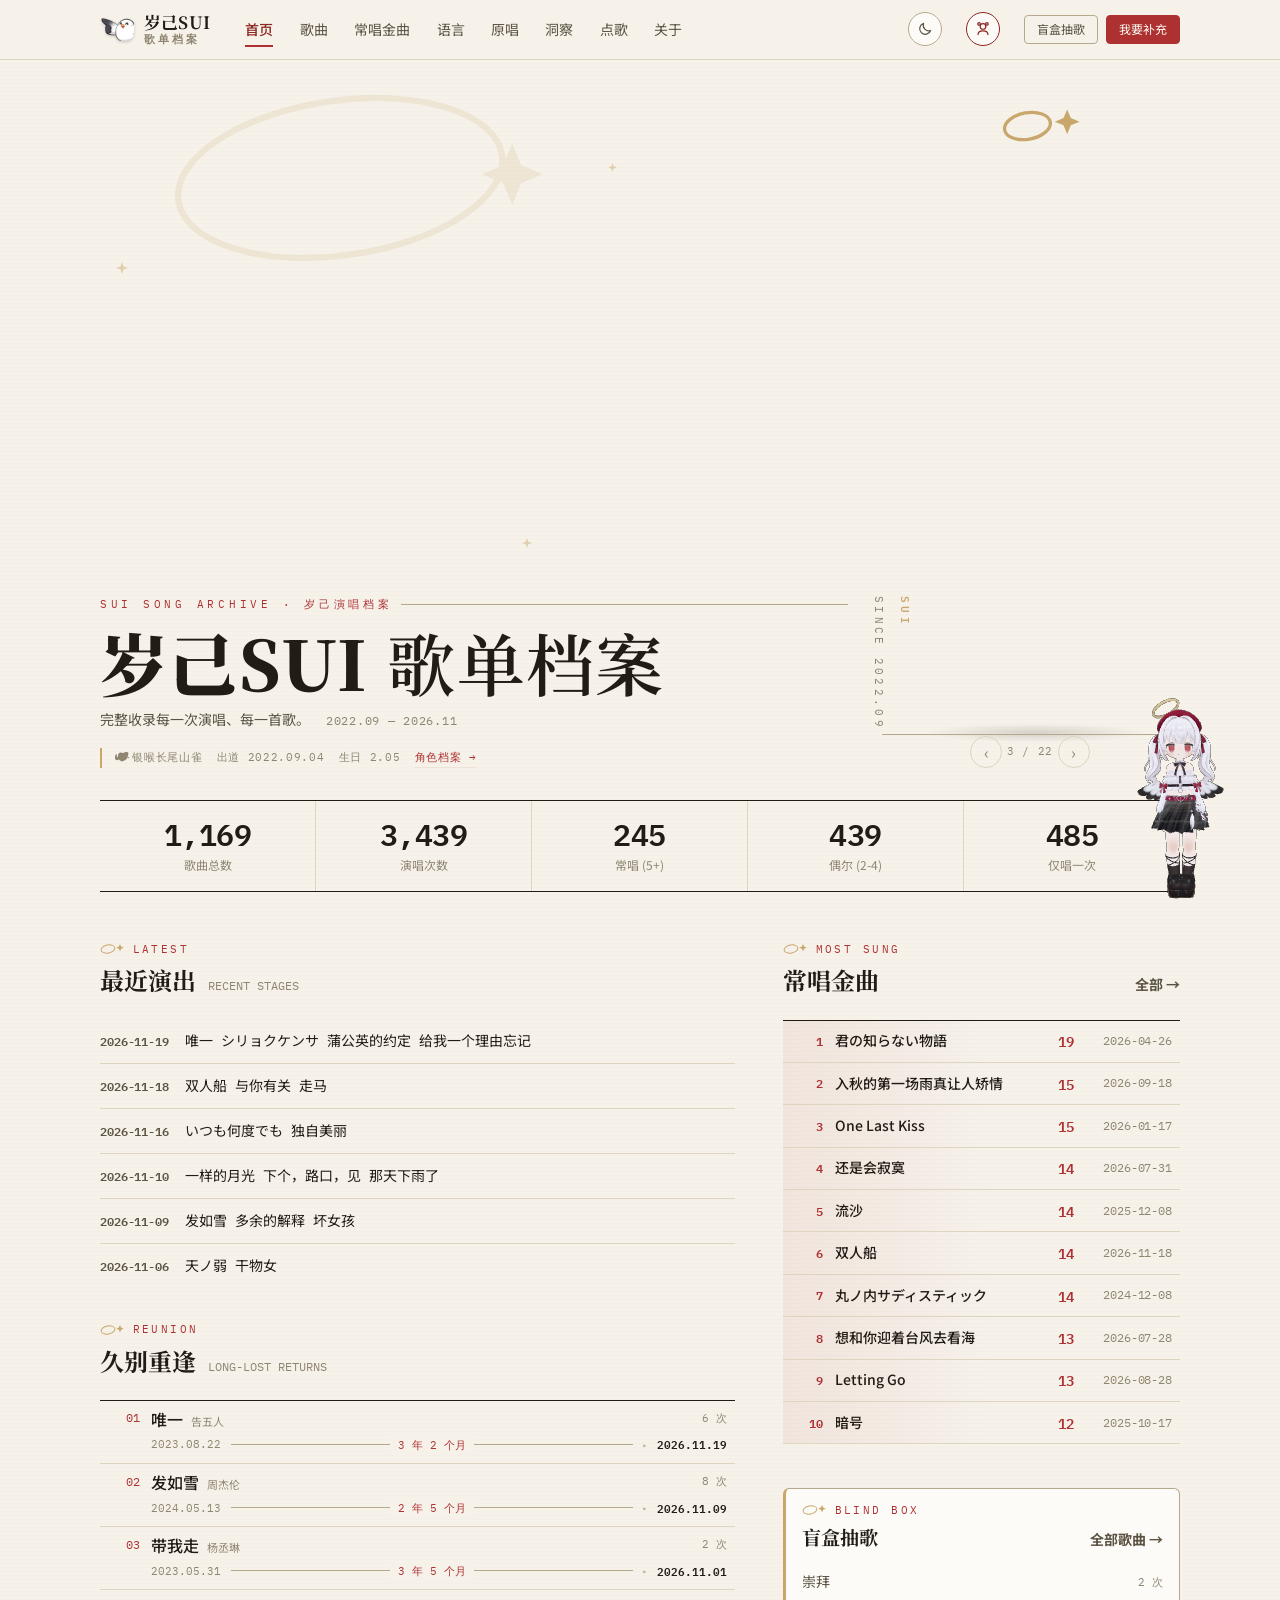
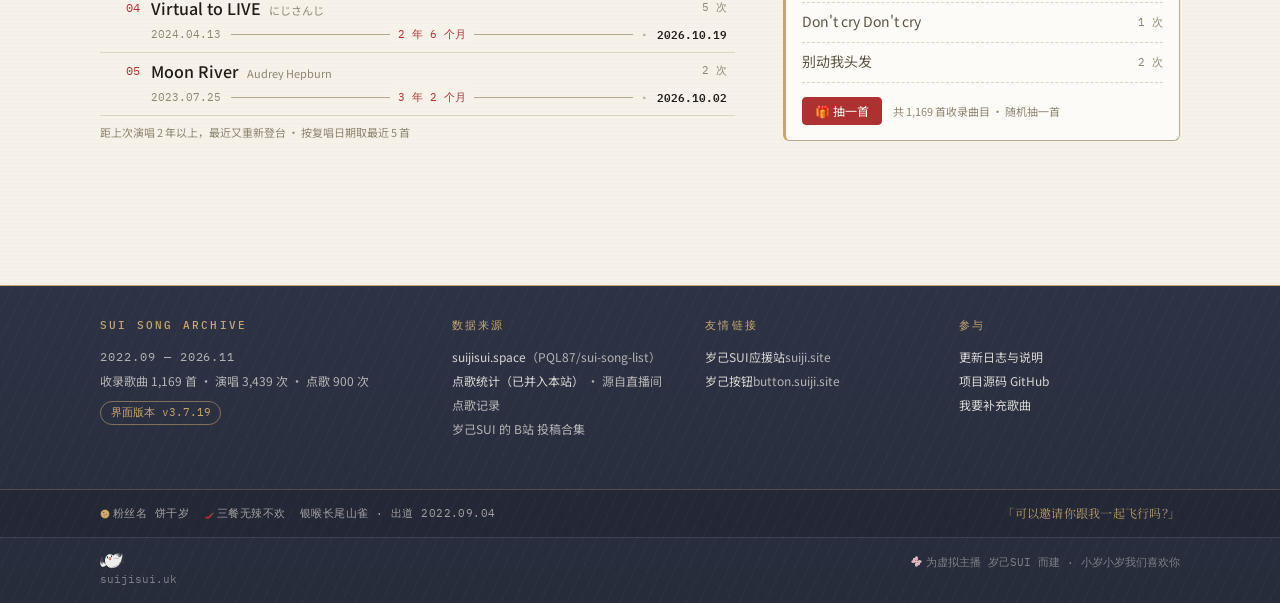
==== commit ba4f9f12: "data: 2026-11-19 点歌 4 首（シリョクケンサ/40mP·GUMI、给我一个理由忘记/A-Lin、蒲公英的约定/周杰伦、唯一/告五人）；修正四首 complete song_count" ====
--- a/docs/index.html
+++ b/docs/index.html
@@ -3034,7 +3034,7 @@
 })();
 </script>
 
-<script>window.SUI={"songs":{"stats":{"total":1169,"performances":3435,"frequent":245,"occasional":438,"once":486,"first":"2022-09-04","last":"2026-11-18"},"langs":[{"lang":"中文","count":698},{"lang":"日语","count":395},{"lang":"英文","count":68},{"lang":"韩语","count":8}],"tags":[{"tag":"流行","count":978},{"tag":"抒情","count":217},{"tag":"摇滚","count":133},{"tag":"R&B","count":80},{"tag":"独立","count":75},{"tag":"动画","count":58},{"tag":"Vocaloid","count":55},{"tag":"古风","count":25},{"tag":"电子","count":18},{"tag":"影视","count":17},{"tag":"经典","count":12},{"tag":"EGOIST","count":11},{"tag":"ヨルシカ","count":11},{"tag":"爵士","count":10},{"tag":"舞曲","count":9},{"tag":"supercell","count":8},{"tag":"说唱","count":8},{"tag":"K-Pop","count":5},{"tag":"阳炎Project","count":4},{"tag":"ずっと真夜中でいいのに。","count":4},{"tag":"結束バンド","count":3},{"tag":"民谣","count":3},{"tag":"Mili","count":3},{"tag":"合成器流行","count":3},{"tag":"游戏","count":3},{"tag":"民歌","count":3},{"tag":"民俗","count":3},{"tag":"音乐剧","count":2},{"tag":"City Pop","count":1},{"tag":"巴萨诺瓦","count":1},{"tag":"灵魂","count":1},{"tag":"迪斯科","count":1},{"tag":"氛围","count":1}],"artists":[{"name":"周杰伦","songs":64,"perf":265},{"name":"ChiliChill","songs":22,"perf":125},{"name":"林俊杰","songs":22,"perf":62},{"name":"泠鸢yousa","songs":16,"perf":54},{"name":"By2","songs":13,"perf":17},{"name":"张惠妹","songs":12,"perf":35},{"name":"张韶涵","songs":12,"perf":21},{"name":"陈绮贞","songs":11,"perf":71},{"name":"ヨルシカ","songs":11,"perf":52},{"name":"王菲","songs":11,"perf":35},{"name":"EGOIST","songs":10,"perf":57},{"name":"陶喆","songs":10,"perf":44},{"name":"蔡健雅","songs":9,"perf":43},{"name":"方大同","songs":9,"perf":32},{"name":"宇多田ヒカル","songs":8,"perf":40},{"name":"孙燕姿","songs":8,"perf":33},{"name":"莫文蔚","songs":8,"perf":21},{"name":"王力宏","songs":8,"perf":20},{"name":"陈奕迅","songs":8,"perf":18},{"name":"supercell","songs":7,"perf":39},{"name":"陈粒","songs":7,"perf":31},{"name":"许嵩","songs":7,"perf":19},{"name":"杨丞琳","songs":6,"perf":32},{"name":"梁博","songs":6,"perf":22},{"name":"李荣浩","songs":6,"perf":20},{"name":"Aimer","songs":6,"perf":20},{"name":"王心凌","songs":6,"perf":18},{"name":"林宥嘉","songs":6,"perf":18},{"name":"邓紫棋","songs":6,"perf":14},{"name":"YOASOBI","songs":6,"perf":11},{"name":"梁静茹","songs":6,"perf":11},{"name":"LiSA","songs":6,"perf":7},{"name":"蔡依林","songs":5,"perf":20},{"name":"徐佳莹","songs":5,"perf":17},{"name":"米津玄師","songs":5,"perf":13},{"name":"40mP/初音ミク","songs":5,"perf":11},{"name":"Taylor Swift","songs":5,"perf":10},{"name":"RADWIMPS","songs":4,"perf":24},{"name":"椎名林檎","songs":4,"perf":23},{"name":"郭静","songs":4,"perf":22},{"name":"Orangestar/IA","songs":4,"perf":14},{"name":"n-buna/初音ミク","songs":4,"perf":12},{"name":"やなぎなぎ","songs":4,"perf":11},{"name":"ずっと真夜中でいいのに。","songs":4,"perf":10},{"name":"告五人","songs":4,"perf":9},{"name":"银临","songs":4,"perf":7},{"name":"张震岳","songs":4,"perf":6},{"name":"五月天","songs":4,"perf":6},{"name":"DECO*27/初音ミク","songs":4,"perf":5},{"name":"李健","songs":4,"perf":4},{"name":"みきとP/初音ミク","songs":3,"perf":16},{"name":"丁世光","songs":3,"perf":13},{"name":"ChiliChill演唱","songs":3,"perf":12},{"name":"夏日入侵企画","songs":3,"perf":11},{"name":"南拳妈妈","songs":3,"perf":10},{"name":"魏如萱","songs":3,"perf":10},{"name":"苏打绿","songs":3,"perf":9},{"name":"F.I.R.","songs":3,"perf":8},{"name":"ilem/洛天依","songs":3,"perf":8},{"name":"結束バンド","songs":3,"perf":7},{"name":"茶太","songs":3,"perf":7},{"name":"林志炫","songs":3,"perf":7},{"name":"西沢さんP/GUMI","songs":3,"perf":6},{"name":"Mili","songs":3,"perf":5},{"name":"S.H.E","songs":3,"perf":5},{"name":"Kalafina","songs":3,"perf":5},{"name":"新裤子","songs":3,"perf":5},{"name":"田馥甄","songs":3,"perf":5},{"name":"宝宝巴士","songs":3,"perf":5},{"name":"张靓颖","songs":3,"perf":5},{"name":"周深","songs":3,"perf":5},{"name":"Ariana Grande","songs":3,"perf":4},{"name":"牛奶咖啡","songs":3,"perf":4},{"name":"Reol","songs":3,"perf":4},{"name":"双笙","songs":3,"perf":4},{"name":"Imagine Dragons","songs":3,"perf":3},{"name":"NewJeans","songs":3,"perf":3},{"name":"单依纯","songs":3,"perf":3},{"name":"バルーン/初音ミク","songs":3,"perf":3},{"name":"邓丽君","songs":3,"perf":3},{"name":"郭顶","songs":2,"perf":18},{"name":"奥华子","songs":2,"perf":17},{"name":"张悬","songs":2,"perf":14},{"name":"Orangestar/初音ミク","songs":2,"perf":13},{"name":"りりあ。","songs":2,"perf":12},{"name":"王若琳","songs":2,"perf":12},{"name":"東京事変","songs":2,"perf":12},{"name":"古川本舗/初音ミク","songs":2,"perf":11},{"name":"木村弓","songs":2,"perf":11},{"name":"ラブリーサマーちゃん","songs":2,"perf":10},{"name":"刘若英","songs":2,"perf":10},{"name":"Vaundy","songs":2,"perf":10},{"name":"秦基博","songs":2,"perf":9},{"name":"朱主爱","songs":2,"perf":9},{"name":"林忆莲","songs":2,"perf":9},{"name":"平野綾","songs":2,"perf":9},{"name":"谭维维","songs":2,"perf":8},{"name":"doriko/初音ミク","songs":2,"perf":8},{"name":"じん/IA","songs":2,"perf":7},{"name":"金海心","songs":2,"perf":7},{"name":"朴树","songs":2,"perf":7},{"name":"buzzG/GUMI","songs":2,"perf":7},{"name":"Adele","songs":2,"perf":7},{"name":"中村佳穂","songs":2,"perf":6},{"name":"法老","songs":2,"perf":6},{"name":"YUI","songs":2,"perf":6},{"name":"鞠婧祎","songs":2,"perf":6},{"name":"じん/初音ミク","songs":2,"perf":6},{"name":"伊藤由奈","songs":2,"perf":6},{"name":"鎖那","songs":2,"perf":6},{"name":"戴佩妮","songs":2,"perf":6},{"name":"supercell/初音ミク","songs":2,"perf":5},{"name":"范玮琪","songs":2,"perf":5},{"name":"黄丽玲","songs":2,"perf":5},{"name":"Laufey","songs":2,"perf":5},{"name":"松田圣子","songs":2,"perf":5},{"name":"Keeno/初音ミク","songs":2,"perf":5},{"name":"中島美嘉","songs":2,"perf":5},{"name":"卢广仲","songs":2,"perf":5},{"name":"Billie Eilish","songs":2,"perf":4},{"name":"弦子","songs":2,"perf":4},{"name":"徐良","songs":2,"perf":4},{"name":"后海大鲨鱼","songs":2,"perf":3},{"name":"Sam Smith","songs":2,"perf":3},{"name":"Lana Del Rey","songs":2,"perf":3},{"name":"美波","songs":2,"perf":3},{"name":"自然卷","songs":2,"perf":3},{"name":"萨顶顶","songs":2,"perf":3},{"name":"黑豹乐队","songs":2,"perf":3},{"name":"坂本真綾","songs":2,"perf":3},{"name":"ハチ（米津玄師）/初音ミク","songs":2,"perf":3},{"name":"IU","songs":2,"perf":2},{"name":"Idina Menzel","songs":2,"perf":2},{"name":"はるまきごはん/初音ミク","songs":2,"perf":2},{"name":"AKB48","songs":2,"perf":2},{"name":"Ado","songs":2,"perf":2},{"name":"ゆうゆ/初音ミク","songs":2,"perf":2},{"name":"古川本舗","songs":2,"perf":2},{"name":"逃跑计划","songs":2,"perf":2},{"name":"AKINO","songs":2,"perf":2},{"name":"amazarashi","songs":2,"perf":2},{"name":"相対性理論","songs":2,"perf":2},{"name":"王莎莎","songs":2,"perf":2},{"name":"容祖儿","songs":2,"perf":2},{"name":"周兴哲","songs":2,"perf":2},{"name":"萧敬腾","songs":2,"perf":2},{"name":"大庆小芳","songs":2,"perf":2},{"name":"买辣椒也用券","songs":2,"perf":2},{"name":"桑拿猫黑糖/洛天依","songs":1,"perf":13},{"name":"コレサワ","songs":1,"perf":12},{"name":"王蓝茵","songs":1,"perf":12},{"name":"優里","songs":1,"perf":12},{"name":"竹内まりや","songs":1,"perf":12},{"name":"张远","songs":1,"perf":11},{"name":"HY（仲宗根泉）","songs":1,"perf":10},{"name":"泠鸢yousa/王梓钰","songs":1,"perf":10},{"name":"Official髭男dism","songs":1,"perf":10},{"name":"Hanser","songs":1,"perf":9},{"name":"みきとP/初音未来","songs":1,"perf":9},{"name":"DATEKEN/初音ミク","songs":1,"perf":9},{"name":"曾轶可","songs":1,"perf":9},{"name":"S.I.N.G","songs":1,"perf":9},{"name":"江蕙","songs":1,"perf":9},{"name":"黄淑惠","songs":1,"perf":9},{"name":"kemu/GUMI","songs":1,"perf":9},{"name":"佐咲紗花","songs":1,"perf":8},{"name":"温岚","songs":1,"perf":8},{"name":"みきとP feat. MAYU","songs":1,"perf":8},{"name":"纳兰寻风/乐正绫","songs":1,"perf":8},{"name":"宋冬野","songs":1,"perf":8},{"name":"郁可唯","songs":1,"perf":8},{"name":"尤长靖","songs":1,"perf":8},{"name":"汉堡黄","songs":1,"perf":8},{"name":"黄绮珊","songs":1,"perf":7},{"name":"Nai Br.XX & Celeina Ann","songs":1,"perf":7},{"name":"CHiCO with HoneyWorks","songs":1,"perf":7},{"name":"宇多田ヒカル feat. 椎名林檎","songs":1,"perf":7},{"name":"何洁","songs":1,"perf":7},{"name":"FictionJunction","songs":1,"perf":7},{"name":"阿肆/林宥嘉","songs":1,"perf":7},{"name":"livetune/初音ミク","songs":1,"perf":7},{"name":"KIRINJI","songs":1,"perf":7},{"name":"魏如昀","songs":1,"perf":7},{"name":"伍佰","songs":1,"perf":7},{"name":"松原みき","songs":1,"perf":7},{"name":"马赛克","songs":1,"perf":7},{"name":"Frank Sinatra","songs":1,"perf":7},{"name":"The Beatles","songs":1,"perf":7},{"name":"緑黄色社会","songs":1,"perf":6},{"name":"ヰ世界情緒","songs":1,"perf":6},{"name":"周杰伦 & 张惠妹","songs":1,"perf":6},{"name":"王以太/刘至佳","songs":1,"perf":6},{"name":"藤井風","songs":1,"perf":6},{"name":"中島愛","songs":1,"perf":6},{"name":"Guiano","songs":1,"perf":6},{"name":"西门振/洛天依/言和/乐正绫","songs":1,"perf":6},{"name":"卓文萱/曹格","songs":1,"perf":6},{"name":"高橋洋子","songs":1,"perf":6},{"name":"苍穹/纳兰寻风","songs":1,"perf":6},{"name":"阿悄","songs":1,"perf":6},{"name":"中島みゆき","songs":1,"perf":6},{"name":"こいぬ","songs":1,"perf":6},{"name":"张晓棠","songs":1,"perf":6},{"name":"山崎まさよし","songs":1,"perf":6},{"name":"范玮琪/张韶涵","songs":1,"perf":6},{"name":"Lia","songs":1,"perf":6},{"name":"n.k/IA","songs":1,"perf":6},{"name":"ジミーサムP/初音ミク","songs":1,"perf":5},{"name":"とくP/初音ミク","songs":1,"perf":5},{"name":"ONE OK ROCK","songs":1,"perf":5},{"name":"悠木碧","songs":1,"perf":5},{"name":"瀬戸麻沙美/東山奈央/種崎敦美/内田真礼/久保ユリカ/水瀬いのり","songs":1,"perf":5},{"name":"J. Sheon","songs":1,"perf":5},{"name":"Fine乐团","songs":1,"perf":5},{"name":"祖海","songs":1,"perf":5},{"name":"カニ研究会","songs":1,"perf":5},{"name":"ナノウ/初音ミク","songs":1,"perf":5},{"name":"三无Marblue/祖娅纳惜/泠鸢YOUSA/小缘/洛萱/不才","songs":1,"perf":5},{"name":"Leo1Bee","songs":1,"perf":5},{"name":"柳爽","songs":1,"perf":5},{"name":"ぐにょ/初音ミク","songs":1,"perf":5},{"name":"40mP/GUMI","songs":1,"perf":5},{"name":"大冢爱","songs":1,"perf":5},{"name":"wacci","songs":1,"perf":5},{"name":"韦礼安","songs":1,"perf":5},{"name":"Oasis","songs":1,"perf":5},{"name":"Doja Cat","songs":1,"perf":5},{"name":"初音ミク/JimmyThumb-P","songs":1,"perf":5},{"name":"Rosa Walton/Hallie Coggins","songs":1,"perf":5},{"name":"にじさんじ","songs":1,"perf":5},{"name":"orangestar/IA","songs":1,"perf":4},{"name":"Stephanie Poetri","songs":1,"perf":4},{"name":"Adam Levine","songs":1,"perf":4},{"name":"μ's","songs":1,"perf":4},{"name":"EasyPop/GUMI/巡音ルカ","songs":1,"perf":4},{"name":"クワガタP/初音ミク","songs":1,"perf":4},{"name":"小田和正","songs":1,"perf":4},{"name":"林依晨","songs":1,"perf":4},{"name":"鎖那（sana）","songs":1,"perf":4},{"name":"队长","songs":1,"perf":4},{"name":"颜人中","songs":1,"perf":4},{"name":"李玖哲","songs":1,"perf":4},{"name":"接个吻，开一枪","songs":1,"perf":4},{"name":"DECO27/初音未来","songs":1,"perf":4},{"name":"小霞","songs":1,"perf":4},{"name":"苏运莹","songs":1,"perf":4},{"name":"小川七生","songs":1,"perf":4},{"name":"koyori/初音ミク","songs":1,"perf":4},{"name":"袁咏琳/周杰伦","songs":1,"perf":4},{"name":"井口裕香","songs":1,"perf":4},{"name":"三无MarBlue","songs":1,"perf":4},{"name":"Kirsty刘瑾睿","songs":1,"perf":4},{"name":"张小斐","songs":1,"perf":4},{"name":"黄雅莉","songs":1,"perf":4},{"name":"方雅贤","songs":1,"perf":4},{"name":"高姗","songs":1,"perf":4},{"name":"雨宮天","songs":1,"perf":4},{"name":"品冠","songs":1,"perf":4},{"name":"余佳运","songs":1,"perf":4},{"name":"164/GUMI","songs":1,"perf":4},{"name":"福禄寿FloruitShow","songs":1,"perf":4},{"name":"chilichill/洛天依","songs":1,"perf":4},{"name":"Bo Peep/洛天依","songs":1,"perf":4},{"name":"格格","songs":1,"perf":4},{"name":"におP（nio-P）/初音ミク","songs":1,"perf":4},{"name":"daniwellP/初音ミク","songs":1,"perf":3},{"name":"23.exe/初音ミク","songs":1,"perf":3},{"name":"Ryan Gosling","songs":1,"perf":3},{"name":"悠亚Yua、瑞娅Rhea、岁己Sui、米汀Nagisa","songs":1,"perf":3},{"name":"Gael Garcia Bernal","songs":1,"perf":3},{"name":"Britney Spears","songs":1,"perf":3},{"name":"Reol/ギガP","songs":1,"perf":3},{"name":"カンザキイオリ/鏡音レン/鏡音リン","songs":1,"perf":3},{"name":"想太/歌愛ユキ","songs":1,"perf":3},{"name":"Tia","songs":1,"perf":3},{"name":"平沢唯/秋山澪/田井中律/琴吹紬（豊崎愛生/日笠陽子/佐藤聡美/寿美菜子）","songs":1,"perf":3},{"name":"Sekai no Owari","songs":1,"perf":3},{"name":"May'n","songs":1,"perf":3},{"name":"絢香","songs":1,"perf":3},{"name":"Wing翼/洛天依","songs":1,"perf":3},{"name":"翻夜/洛天依","songs":1,"perf":3},{"name":"苏有朋","songs":1,"perf":3},{"name":"戴荃","songs":1,"perf":3},{"name":"常思思","songs":1,"perf":3},{"name":"MyGO!!!!!","songs":1,"perf":3},{"name":"江语晨","songs":1,"perf":3},{"name":"林二汶","songs":1,"perf":3},{"name":"田井中彩智","songs":1,"perf":3},{"name":"deca joins","songs":1,"perf":3},{"name":"张信哲","songs":1,"perf":3},{"name":"陈韵若/陈每文","songs":1,"perf":3},{"name":"King Gnu","songs":1,"perf":3},{"name":"舒伯特（传统摇篮曲）","songs":1,"perf":3},{"name":"张学友","songs":1,"perf":3},{"name":"杨坤/郭采洁","songs":1,"perf":3},{"name":"やなぎなぎ/麻枝准","songs":1,"perf":3},{"name":"音阙诗听","songs":1,"perf":3},{"name":"蔡琴","songs":1,"perf":3},{"name":"张晓涵/戚琦","songs":1,"perf":3},{"name":"洪佩瑜","songs":1,"perf":3},{"name":"真栗","songs":1,"perf":3},{"name":"银河快递","songs":1,"perf":3},{"name":"徐秉龙/桃十五","songs":1,"perf":3},{"name":"艾怡良","songs":1,"perf":3},{"name":"Yunomi-P/巡音ルカ","songs":1,"perf":3},{"name":"Grover Washington Jr.","songs":1,"perf":3},{"name":"Reol/monaca:factory","songs":1,"perf":3},{"name":"茅野愛衣/戸松遥/早見沙織","songs":1,"perf":3},{"name":"李宇春","songs":1,"perf":3},{"name":"プロペリン","songs":1,"perf":3},{"name":"小桦啊小桦/洛天依","songs":1,"perf":3},{"name":"Dorico/初音ミク","songs":1,"perf":3},{"name":"Flower","songs":1,"perf":3},{"name":"刘惜君","songs":1,"perf":3},{"name":"SolPie/初音ミク","songs":1,"perf":3},{"name":"COPY/洛天依/乐正绫","songs":1,"perf":3},{"name":"つじあやの","songs":1,"perf":3},{"name":"Shakira","songs":1,"perf":3},{"name":"whiteeeen","songs":1,"perf":3},{"name":"Mitchie M/初音ミク","songs":1,"perf":3},{"name":"蝶々P/初音ミク","songs":1,"perf":3},{"name":"UNISON SQUARE GARDEN","songs":1,"perf":2},{"name":"光泽","songs":1,"perf":2},{"name":"Ariana Grande/Zedd","songs":1,"perf":2},{"name":"ギガP/可不","songs":1,"perf":2},{"name":"Carly Rae Jepsen","songs":1,"perf":2},{"name":"日向めぐみ","songs":1,"perf":2},{"name":"岡崎律子","songs":1,"perf":2},{"name":"少女时代","songs":1,"perf":2},{"name":"JVKE","songs":1,"perf":2},{"name":"kz/初音ミク","songs":1,"perf":2},{"name":"ZIV/KIPES","songs":1,"perf":2},{"name":"きゃりーぱみゅぱみゅ","songs":1,"perf":2},{"name":"FIFTY FIFTY","songs":1,"perf":2},{"name":"Emily Bindiger","songs":1,"perf":2},{"name":"moumoon","songs":1,"perf":2},{"name":"Aimer/EGOIST","songs":1,"perf":2},{"name":"もさを","songs":1,"perf":2},{"name":"平沢唯（豊崎愛生）","songs":1,"perf":2},{"name":"LamazeP/初音ミク","songs":1,"perf":2},{"name":"すこっぷ/初音ミク","songs":1,"perf":2},{"name":"seven oops","songs":1,"perf":2},{"name":"Claris","songs":1,"perf":2},{"name":"とあ/初音ミク","songs":1,"perf":2},{"name":"鹿乃","songs":1,"perf":2},{"name":"Junky/镜音リン","songs":1,"perf":2},{"name":"みきとP/鏡音リン","songs":1,"perf":2},{"name":"阿桑","songs":1,"perf":2},{"name":"袁娅维TIA RAY","songs":1,"perf":2},{"name":"Z新豪/洛天依","songs":1,"perf":2},{"name":"阿杜","songs":1,"perf":2},{"name":"Hanser/七海Nana7mi","songs":1,"perf":2},{"name":"崔萍","songs":1,"perf":2},{"name":"小霞/海洋Bo","songs":1,"perf":2},{"name":"爱缪","songs":1,"perf":2},{"name":"王欣宇","songs":1,"perf":2},{"name":"カンザキイオリ/初音ミク","songs":1,"perf":2},{"name":"40mp/GUMI","songs":1,"perf":2},{"name":"Atarayo（あたらよ）","songs":1,"perf":2},{"name":"Annabel","songs":1,"perf":2},{"name":"宋祖英","songs":1,"perf":2},{"name":"陈势安","songs":1,"perf":2},{"name":"徐良/小凌","songs":1,"perf":2},{"name":"MONGOL800","songs":1,"perf":2},{"name":"LBI利比","songs":1,"perf":2},{"name":"辻亚弥乃","songs":1,"perf":2},{"name":"青蛙乐队","songs":1,"perf":2},{"name":"张碧晨","songs":1,"perf":2},{"name":"丸子哟","songs":1,"perf":2},{"name":"吉克隽逸","songs":1,"perf":2},{"name":"彭妍","songs":1,"perf":2},{"name":"龚琳娜","songs":1,"perf":2},{"name":"ヒグチアイ","songs":1,"perf":2},{"name":"庾澄庆","songs":1,"perf":2},{"name":"欧阳菲菲","songs":1,"perf":2},{"name":"Daoko/米津玄師","songs":1,"perf":2},{"name":"サカナクション","songs":1,"perf":2},{"name":"郑中基","songs":1,"perf":2},{"name":"岁己SUI","songs":1,"perf":2},{"name":"万能青年旅店","songs":1,"perf":2},{"name":"Sweety","songs":1,"perf":2},{"name":"旅行团乐队","songs":1,"perf":2},{"name":"CORSAK胡梦周","songs":1,"perf":2},{"name":"李佳薇","songs":1,"perf":2},{"name":"海楠","songs":1,"perf":2},{"name":"香香","songs":1,"perf":2},{"name":"梁咏琪","songs":1,"perf":2},{"name":"暗杠","songs":1,"perf":2},{"name":"徐良/阿悄","songs":1,"perf":2},{"name":"曹格","songs":1,"perf":2},{"name":"何佳乐","songs":1,"perf":2},{"name":"さユり","songs":1,"perf":2},{"name":"音阙诗听/王梓钰/昆玉","songs":1,"perf":2},{"name":"梅とら/初音ミク/鏡音リン/巡音ルカ/GUMI/IA","songs":1,"perf":2},{"name":"郑伊健（《风云》插曲）","songs":1,"perf":2},{"name":"花玲","songs":1,"perf":2},{"name":"胡夏","songs":1,"perf":2},{"name":"梁凡","songs":1,"perf":2},{"name":"李谷一","songs":1,"perf":2},{"name":"理芽","songs":1,"perf":2},{"name":"*Luna/v flower","songs":1,"perf":2},{"name":"dorico/初音ミク","songs":1,"perf":2},{"name":"Audrey Hepburn","songs":1,"perf":2},{"name":"YurryCanon/ユリイ・カノン/GUMI","songs":1,"perf":2},{"name":"一億円P/初音ミク","songs":1,"perf":2},{"name":"みゆな","songs":1,"perf":2},{"name":"洛天依、乐正绫","songs":1,"perf":2},{"name":"元若蓝","songs":1,"perf":2},{"name":"米白","songs":1,"perf":2},{"name":"牛佳钰","songs":1,"perf":2},{"name":"Xi-onP/初音ミク","songs":1,"perf":2},{"name":"祁紫檀","songs":1,"perf":2},{"name":"砂粒/GUMI","songs":1,"perf":1},{"name":"niki","songs":1,"perf":1},{"name":"ぼーかりおどP/初音ミク","songs":1,"perf":1},{"name":"ReoNa","songs":1,"perf":1},{"name":"Cécile CORBEL","songs":1,"perf":1},{"name":"Justin Bieber","songs":1,"perf":1},{"name":"Alstroemeria Records","songs":1,"perf":1},{"name":"Jessie J/Ariana Grande/Nicki Minaj","songs":1,"perf":1},{"name":"PANDORA/Beverly","songs":1,"perf":1},{"name":"halyosy/初音ミク/鏡音リン/鏡音レン/巡音ルカ/KAITO/MEIKO","songs":1,"perf":1},{"name":"和田光司","songs":1,"perf":1},{"name":"halyosy/初音ミク/镜音リン/镜音レン/巡音ルカ/KAITO/MEIKO","songs":1,"perf":1},{"name":"OneRepublic","songs":1,"perf":1},{"name":"Radiohead","songs":1,"perf":1},{"name":"Alexander Klaws/Juliette Schoppmann/Daniel Küblbck","songs":1,"perf":1},{"name":"Tori Kelly","songs":1,"perf":1},{"name":"Rihanna","songs":1,"perf":1},{"name":"Crusher-P/GUMI","songs":1,"perf":1},{"name":"シーズ","songs":1,"perf":1},{"name":"爱城华恋（小山百代）/神乐光（三森铃子）","songs":1,"perf":1},{"name":"Lizz Robinett","songs":1,"perf":1},{"name":"Alicia Keys","songs":1,"perf":1},{"name":"Sixpence None the Richer","songs":1,"perf":1},{"name":"安室奈美恵","songs":1,"perf":1},{"name":"ギガP/Reol/鏡音リン/GUMI","songs":1,"perf":1},{"name":"Fool's Garden","songs":1,"perf":1},{"name":"Ellie Goulding","songs":1,"perf":1},{"name":"ギガP/GUMI","songs":1,"perf":1},{"name":"れるりり/初音ミク/鏡音リン/鏡音レン/巡音ルカ/Megpoid/歌爱ユキ","songs":1,"perf":1},{"name":"Céline Dion","songs":1,"perf":1},{"name":"ジミーサムP/巡音ルカ","songs":1,"perf":1},{"name":"Linkin Park","songs":1,"perf":1},{"name":"fripSide","songs":1,"perf":1},{"name":"饭卡","songs":1,"perf":1},{"name":"川瀬智子","songs":1,"perf":1},{"name":"Red Velvet","songs":1,"perf":1},{"name":"Childish Gambino","songs":1,"perf":1},{"name":"向井太一","songs":1,"perf":1},{"name":"The Kid LAROI/Justin Bieber","songs":1,"perf":1},{"name":"桜坂しずく（前田佳織里）","songs":1,"perf":1},{"name":"Lewis Capaldi","songs":1,"perf":1},{"name":"土屋アンナ","songs":1,"perf":1},{"name":"Katy Perry","songs":1,"perf":1},{"name":"Martin Garrix/Troye Sivan","songs":1,"perf":1},{"name":"倉木麻衣","songs":1,"perf":1},{"name":"小皮皮爱习题","songs":1,"perf":1},{"name":"Charlie Puth/Selena Gomez","songs":1,"perf":1},{"name":"Queen","songs":1,"perf":1},{"name":"神山羊","songs":1,"perf":1},{"name":"Carpenters","songs":1,"perf":1},{"name":"脸红的思春期","songs":1,"perf":1},{"name":"いとうかなこ","songs":1,"perf":1},{"name":"cinnamons/evening cinema","songs":1,"perf":1},{"name":"樹海","songs":1,"perf":1},{"name":"KOKIA","songs":1,"perf":1},{"name":"美云·吉内梅（JUNNA）/芙蕾雅·薇恩（铃木实里）/要·布卡尼尔（安野希世乃）牧奈·中岛（西田望见）玲奈·普劳拉（东山奈央）","songs":1,"perf":1},{"name":"手嶌葵","songs":1,"perf":1},{"name":"ano","songs":1,"perf":1},{"name":"神前暁","songs":1,"perf":1},{"name":"25時、ナイトコードで。（初音ミク）","songs":1,"perf":1},{"name":"wowaka/初音ミク","songs":1,"perf":1},{"name":"syudou/初音ミク","songs":1,"perf":1},{"name":"SPYAIR","songs":1,"perf":1},{"name":"Junky/鏡音リン","songs":1,"perf":1},{"name":"HoneyWorks/镜音リン","songs":1,"perf":1},{"name":"GUMI","songs":1,"perf":1},{"name":"the peggies","songs":1,"perf":1},{"name":"May'n/中島愛","songs":1,"perf":1},{"name":"ナユタン星人","songs":1,"perf":1},{"name":"164/初音ミク","songs":1,"perf":1},{"name":"山野さと子","songs":1,"perf":1},{"name":"19's Sound Factory/初音ミク","songs":1,"perf":1},{"name":"ヰ世界情绪","songs":1,"perf":1},{"name":"ギガP/初音ミク","songs":1,"perf":1},{"name":"成海萌奈（夏川椎菜）","songs":1,"perf":1},{"name":"ツミキ/可不","songs":1,"perf":1},{"name":"CHiCO","songs":1,"perf":1},{"name":"酸欠少女さユり","songs":1,"perf":1},{"name":"じーざす/镜音リン","songs":1,"perf":1},{"name":"Neru/鏡音リン","songs":1,"perf":1},{"name":"曾沛慈","songs":1,"perf":1},{"name":"梅とら/巡音ルカ/初音ミク/GUMI","songs":1,"perf":1},{"name":"毛不易","songs":1,"perf":1},{"name":"汪苏泷","songs":1,"perf":1},{"name":"潘玮柏/弦子","songs":1,"perf":1},{"name":"赵蓓/赵蕾","songs":1,"perf":1},{"name":"汪小敏","songs":1,"perf":1},{"name":"周公","songs":1,"perf":1},{"name":"Tank","songs":1,"perf":1},{"name":"旺福","songs":1,"perf":1},{"name":"乌龟Sui/墨兰花语/乐正绫","songs":1,"perf":1},{"name":"ピコン/初音ミク","songs":1,"perf":1},{"name":"蔡依林/陶喆","songs":1,"perf":1},{"name":"刘胡轶","songs":1,"perf":1},{"name":"刘欢","songs":1,"perf":1},{"name":"囍浪","songs":1,"perf":1},{"name":"王麟","songs":1,"perf":1},{"name":"丁当","songs":1,"perf":1},{"name":"吴宗宪","songs":1,"perf":1},{"name":"张芸京","songs":1,"perf":1},{"name":"薛之谦","songs":1,"perf":1},{"name":"Goose house","songs":1,"perf":1},{"name":"凤凰传奇","songs":1,"perf":1},{"name":"H△G","songs":1,"perf":1},{"name":"魏晨","songs":1,"perf":1},{"name":"みきとP","songs":1,"perf":1},{"name":"TFBOYS/嘻游记","songs":1,"perf":1},{"name":"渡辺麻友","songs":1,"perf":1},{"name":"小旭音乐","songs":1,"perf":1},{"name":"ギガP/鏡音リン","songs":1,"perf":1},{"name":"黒うさP/初音ミク","songs":1,"perf":1},{"name":"赵雷","songs":1,"perf":1},{"name":"郭静/韦礼安","songs":1,"perf":1},{"name":"传统苏格兰民歌","songs":1,"perf":1},{"name":"早見沙織","songs":1,"perf":1},{"name":"刘畅","songs":1,"perf":1},{"name":"老狼","songs":1,"perf":1},{"name":"韩磊","songs":1,"perf":1},{"name":"西野カナ","songs":1,"perf":1},{"name":"Beyond（黄家驹）","songs":1,"perf":1},{"name":"葛东琪","songs":1,"perf":1},{"name":"高安","songs":1,"perf":1},{"name":"音阙诗听/赵方婧","songs":1,"perf":1},{"name":"不才","songs":1,"perf":1},{"name":"青木月光/初音ミク","songs":1,"perf":1},{"name":"何玉","songs":1,"perf":1},{"name":"周笔畅","songs":1,"perf":1},{"name":"草东没有派对","songs":1,"perf":1},{"name":"平泽唯（CV：丰崎爱生）、秋山澪（CV：日笠阳子）、田井中律（CV：佐藤聪美）、琴吹䌷（CV：寿美菜子）","songs":1,"perf":1},{"name":"ナユタン星人/初音ミク","songs":1,"perf":1},{"name":"草蜢","songs":1,"perf":1},{"name":"毛华锋","songs":1,"perf":1},{"name":"吴静","songs":1,"perf":1},{"name":"邓福如","songs":1,"perf":1},{"name":"后弦","songs":1,"perf":1},{"name":"蓝又时","songs":1,"perf":1},{"name":"李昕融","songs":1,"perf":1},{"name":"riya","songs":1,"perf":1},{"name":"冷漠","songs":1,"perf":1},{"name":"罗志祥","songs":1,"perf":1},{"name":"傘村トータ/猫村いろは/KAITO","songs":1,"perf":1},{"name":"阿肆","songs":1,"perf":1},{"name":"吴宗宪、温岚","songs":1,"perf":1},{"name":"杨沛宜","songs":1,"perf":1},{"name":"蔡依林/周杰伦","songs":1,"perf":1},{"name":"少年霜","songs":1,"perf":1},{"name":"羽泉","songs":1,"perf":1},{"name":"裘德","songs":1,"perf":1},{"name":"小贱","songs":1,"perf":1},{"name":"蝶々P/GUMI","songs":1,"perf":1},{"name":"邵丽棠","songs":1,"perf":1},{"name":"陈壹千","songs":1,"perf":1},{"name":"花澤香菜","songs":1,"perf":1},{"name":"小野道/初音ミク","songs":1,"perf":1},{"name":"刘德华","songs":1,"perf":1},{"name":"のんのんびより","songs":1,"perf":1},{"name":"八三夭","songs":1,"perf":1},{"name":"高鈴","songs":1,"perf":1},{"name":"きくお/初音ミク","songs":1,"perf":1},{"name":"鹿晗","songs":1,"perf":1},{"name":"ilem/洛天依/乐正绫","songs":1,"perf":1},{"name":"南征北战","songs":1,"perf":1},{"name":"华晨宇","songs":1,"perf":1},{"name":"杨乃文","songs":1,"perf":1},{"name":"橙翼","songs":1,"perf":1},{"name":"李佳璐","songs":1,"perf":1},{"name":"卓依婷","songs":1,"perf":1},{"name":"DOES","songs":1,"perf":1},{"name":"陈坤","songs":1,"perf":1},{"name":"十个HTT呀啦索/洛天依","songs":1,"perf":1},{"name":"HoneyWorks","songs":1,"perf":1},{"name":"じっぷす/初音ミク","songs":1,"perf":1},{"name":"至上励合","songs":1,"perf":1},{"name":"くるり","songs":1,"perf":1},{"name":"大和美姬丸","songs":1,"perf":1},{"name":"誓言","songs":1,"perf":1},{"name":"黄小琥","songs":1,"perf":1},{"name":"一碗热汤p","songs":1,"perf":1},{"name":"ilem/洛天依/言和","songs":1,"perf":1},{"name":"春野/初音ミク","songs":1,"perf":1},{"name":"刘亦心","songs":1,"perf":1},{"name":"茶理理","songs":1,"perf":1},{"name":"郭采洁","songs":1,"perf":1},{"name":"王贰浪","songs":1,"perf":1},{"name":"杨幂","songs":1,"perf":1},{"name":"majiko","songs":1,"perf":1},{"name":"Spitz","songs":1,"perf":1},{"name":"星瞳","songs":1,"perf":1},{"name":"国风堂/音阙诗听","songs":1,"perf":1},{"name":"林子祥","songs":1,"perf":1},{"name":"Neru/鏡音リン/鏡音レン","songs":1,"perf":1},{"name":"郑钧","songs":1,"perf":1},{"name":"五月天/陈绮贞","songs":1,"perf":1},{"name":"花儿乐队","songs":1,"perf":1},{"name":"中川翔子","songs":1,"perf":1},{"name":"光良","songs":1,"perf":1},{"name":"hush！","songs":1,"perf":1},{"name":"刘诗诗","songs":1,"perf":1},{"name":"Linked Horizon","songs":1,"perf":1},{"name":"雷雨心","songs":1,"perf":1},{"name":"A-Lin","songs":1,"perf":1},{"name":"Belle（中村佳穂）","songs":1,"perf":1},{"name":"王绎龙","songs":1,"perf":1},{"name":"海伊","songs":1,"perf":1},{"name":"Sound Horizon","songs":1,"perf":1},{"name":"东京事变","songs":1,"perf":1},{"name":"小黄飞","songs":1,"perf":1},{"name":"icyball 冰球乐团","songs":1,"perf":1},{"name":"方拾贰","songs":1,"perf":1},{"name":"汪峰","songs":1,"perf":1},{"name":"传统民歌","songs":1,"perf":1},{"name":"今井麻美","songs":1,"perf":1},{"name":"朱明瑛","songs":1,"perf":1},{"name":"Lefty Hand Cream","songs":1,"perf":1},{"name":"ヨルシカ（n-buna）","songs":1,"perf":1},{"name":"玉置浩二","songs":1,"perf":1},{"name":"王蓉","songs":1,"perf":1},{"name":"谢津","songs":1,"perf":1},{"name":"李润祺","songs":1,"perf":1},{"name":"洋澜一","songs":1,"perf":1},{"name":"チョーキューメイ/初音ミク","songs":1,"perf":1},{"name":"HITA","songs":1,"perf":1},{"name":"刘思涵","songs":1,"perf":1},{"name":"李叔同（传统）","songs":1,"perf":1},{"name":"n-buna/GUMI","songs":1,"perf":1},{"name":"崔京浩","songs":1,"perf":1},{"name":"ZARD","songs":1,"perf":1},{"name":"萧亚轩","songs":1,"perf":1},{"name":"张含韵","songs":1,"perf":1},{"name":"椎名林檎/浮雲","songs":1,"perf":1},{"name":"陈淑桦","songs":1,"perf":1},{"name":"于春洋、DJ阿布","songs":1,"perf":1},{"name":"カンザキイオリ/花譜","songs":1,"perf":1},{"name":"传统（《音乐之声》）","songs":1,"perf":1},{"name":"王洛宾","songs":1,"perf":1},{"name":"fhána","songs":1,"perf":1},{"name":"コブクロ","songs":1,"perf":1},{"name":"瑛人","songs":1,"perf":1},{"name":"回春丹","songs":1,"perf":1},{"name":"DECO*27/初音未来","songs":1,"perf":1},{"name":"康熙＆TOYOKI","songs":1,"perf":1},{"name":"顾峰、沈丹丹","songs":1,"perf":1},{"name":"DATEKEN/鏡音リン","songs":1,"perf":1},{"name":"米津玄師、宇多田ヒカル","songs":1,"perf":1},{"name":"知更鸟","songs":1,"perf":1},{"name":"月見ヤチヨ（CV.早見沙織）","songs":1,"perf":1},{"name":"许茹芸","songs":1,"perf":1},{"name":"张泽熙","songs":1,"perf":1},{"name":"Avril Lavigne","songs":1,"perf":1}],"songs":[{"i":0,"name":"君の知らない物語","t":"你不知道的故事","artist":"supercell","lang":"日语","count":19,"first":"2022-09-09","last":"2026-04-26","tags":["动画","摇滚","supercell"],"bili":[{"bv":"BV1JaztBkEvx","t":"【岁己SUI】君の知らない物語【20260125歌切】","d":337,"dt":"2026-01-26"},{"bv":"BV1vmqKBNEYe","t":"【岁己SUI】君の知らない物語【20260105直播歌切】","d":339,"dt":"2026-01-07"},{"bv":"BV1tzCsYvEe1","t":"【岁己SUI】君の知らない物語   12.26直播歌切","d":339,"dt":"2024-12-28"},{"bv":"BV1fVpweHEaJ","t":"【岁己SUI】君の知らない物語   9.4二周年直播歌切","d":338,"dt":"2024-09-04"},{"bv":"BV1akYJeQERU","t":"【岁己SUI】君の知らない物語   8.10直播歌切","d":113,"dt":"2024-08-11"},{"bv":"BV1Bb421J7JB","t":"【岁己SUI】君の知らない物語   7.25直播歌切","d":340,"dt":"2024-07-25"},{"bv":"BV1Re41127Cs","t":"【岁己SUI】君の知らない物語   1.12初次3D","d":340,"dt":"2024-01-12"},{"bv":"BV1Fj411s79W","t":"君の知らない物語 (外部歌切)","d":339,"dt":"2023-12-09"},{"bv":"BV12e411X7hQ","t":"【岁己SUI】君の知らない物語   11.8直播歌切","d":338,"dt":"2023-11-09"},{"bv":"BV1DX4y1s7y9","t":"【岁己SUI】君の知らない物語   8.13直播歌切","d":338,"dt":"2023-08-13"},{"bv":"BV1FM4y1a7Ec","t":"【岁己SUI】君の知らない物語   4.21双声道清唱part","d":95,"dt":"2023-04-21"},{"bv":"BV1yM411M7hG","t":"【岁己SUI】君の知らない物語   3.28直播歌切","d":339,"dt":"2023-03-29"},{"bv":"BV1V24y1G7Cj","t":"【岁己SUI】君の知らない物语   3.5半周年直播歌切","d":339,"dt":"2023-03-06"},{"bv":"BV1CM41147oo","t":"【岁己SUI】君の知らない物語   1.16直播歌切","d":338,"dt":"2023-01-17"},{"bv":"BV1R8411s7jG","t":"君の知らない物語 (外部歌切)","d":339,"dt":"2022-10-04"},{"bv":"BV1Re4y1C7zD","t":"君の知らない物語 (外部歌切)","d":350,"dt":"2022-09-09"},{"bv":"BV1ZB4y1J7fm","t":"君の知らない物語 (外部歌切)","d":340,"dt":"2022-09-09"}]},{"i":1,"name":"入秋的第一场雨真让人矫情","t":"","artist":"ChiliChill","lang":"中文","count":15,"first":"2023-05-28","last":"2026-09-18","tags":["独立","流行"],"bili":[{"bv":"BV1SWeQ67EbY","t":"【岁己SUI】入秋的第一场雨真让人矫情【20260918歌切】","d":253,"dt":"2026-09-18"},{"bv":"BV1zFPnzmEe3","t":"【岁己SUI】入秋的第一场雨真让人矫情【20260302歌切】","d":253,"dt":"2026-03-03"},{"bv":"BV1b7s5zeEz3","t":"【岁己SUI】入秋的第一场雨真让人矫情【20251023直播歌切】","d":252,"dt":"2025-10-24"},{"bv":"BV1x1sPzvESR","t":"【岁己SUI】入秋的第一场雨真让人矫情【20251012直播歌切】","d":252,"dt":"2025-10-19"},{"bv":"BV1SXP7eNEbY","t":"【岁己SUI】入秋的第一场雨真让人矫情   2.25直播歌切","d":254,"dt":"2025-02-26"},{"bv":"BV1soxbemEPb","t":"【岁己SUI】入秋的第一场雨真让人矫情   9.30直播歌切","d":255,"dt":"2024-10-01"},{"bv":"BV18QpGeKEgd","t":"【岁己SUI】入秋的第一场雨真让人矫情   9.5直播歌切","d":251,"dt":"2024-09-05"},{"bv":"BV1PBv9egENP","t":"【岁己SUI】入秋的第一场雨真让人矫情   8.3直播歌切","d":253,"dt":"2024-08-04"},{"bv":"BV1fx421S7Ex","t":"【岁己SUI】入秋的第一场雨真让人矫情   4.1直播歌切","d":254,"dt":"2024-04-01"},{"bv":"BV1Vv411F7Vk","t":"【岁己SUI】入秋的第一场雨真让人矫情   11.22直播歌切","d":253,"dt":"2023-11-23"},{"bv":"BV1NV411w7MC","t":"【岁己SUI】入秋的第一场雨真让人矫情   9.24直播歌切","d":261,"dt":"2023-09-25"},{"bv":"BV1GP411v7Nb","t":"【岁己SUI】入秋的第一场雨真让人矫情   7.5直播歌切","d":251,"dt":"2023-07-06"}]},{"i":2,"name":"流沙","t":"","artist":"陶喆","lang":"中文","count":14,"first":"2023-03-22","last":"2025-12-08","tags":["R&B","流行"],"bili":[{"bv":"BV1Ek2CBiEPw","t":"【岁己SUI】流沙【20251208直播歌切】","d":241,"dt":"2025-12-09"},{"bv":"BV1rjY5zCE4i","t":"【岁己SUI】流沙   8.26直播歌切","d":242,"dt":"2025-09-07"},{"bv":"BV1Dr421W7Mm","t":"【岁己SUI】流沙   2.18直播歌切","d":241,"dt":"2024-02-19"},{"bv":"BV1EG411Y7re","t":"流沙 (外部歌切)","d":246,"dt":"2023-12-17"},{"bv":"BV1tN411s7ZR","t":"【岁己SUI】流沙   10.28直播歌切","d":241,"dt":"2023-10-29"},{"bv":"BV1eh4y187qY","t":"【岁己SUI】流沙   9.26直播歌切","d":289,"dt":"2023-09-26"},{"bv":"BV1vN4y1R78d","t":"【岁己SUI】流沙   8.29直播歌切","d":240,"dt":"2023-08-29"},{"bv":"BV1mm4y1n7E7","t":"【岁己SUI】流沙   8.14直播歌切","d":240,"dt":"2023-08-14"},{"bv":"BV1pN411Y72u","t":"【岁己SUI】流沙   7.30直播歌切","d":241,"dt":"2023-07-30"},{"bv":"BV13M4y1v7UE","t":"【岁己SUI】流沙   6.4直播歌切","d":242,"dt":"2023-06-04"},{"bv":"BV1CX4y187Lo","t":"流沙 (外部歌切)","d":244,"dt":"2023-06-04"},{"bv":"BV1Ku411s7M9","t":"【岁己SUI】流沙   5.26直播歌切","d":241,"dt":"2023-05-27"},{"bv":"BV1Go4y1j7JY","t":"【岁己SUI】流沙   4.16直播歌切","d":240,"dt":"2023-04-16"},{"bv":"BV1D24y1j7Vr","t":"【岁己SUI】流沙   3.22直播歌切","d":240,"dt":"2023-03-22"}]},{"i":3,"name":"丸ノ内サディスティック","t":"丸之内虐待狂","artist":"椎名林檎","lang":"日语","count":14,"first":"2022-09-05","last":"2024-12-08","tags":["爵士","摇滚"],"bili":[{"bv":"BV16EY5zGE4b","t":"【岁己SUI】丸ノ内サディスティック   8.24直播歌切","d":236,"dt":"2025-09-07"},{"bv":"BV1FxqAY5EDv","t":"【岁己SUI】丸ノ内サディスティック   12.08直播歌切","d":236,"dt":"2024-12-09"},{"bv":"BV1NK421C72G","t":"【岁己SUI】丸ノ内サディスティック   2.19直播歌切","d":237,"dt":"2024-02-20"},{"bv":"BV1np4y1T7cV","t":"【岁己SUI】丸ノ内サディスティック   10.16直播歌切","d":226,"dt":"2023-10-17"},{"bv":"BV18h4y1R7i8","t":"【岁己SUI】丸ノ内サディスティック   6.12直播歌切","d":228,"dt":"2023-06-12"},{"bv":"BV1eo4y1E7u9","t":"【岁己SUI】丸ノ内サディスティック丨丸之内虐待狂   6.9直播歌切","d":235,"dt":"2023-06-10"},{"bv":"BV13M411H7Gj","t":"【岁己SUI】丸ノ内サディスティック   2.17直播歌切","d":236,"dt":"2023-02-17"},{"bv":"BV1b24y1q7BD","t":"【岁己SUI】丸ノ内サディスティック   2.9直播歌切","d":237,"dt":"2023-02-10"},{"bv":"BV1A14y137nK","t":"【岁己SUI】丸ノ内サディスティック丨丸之内虐待狂   1.7直播歌切","d":234,"dt":"2023-01-08"},{"bv":"BV1zK411d7La","t":"丸ノ内サディスティック (外部歌切)","d":235,"dt":"2022-11-22"},{"bv":"BV1ED4y1z79Y","t":"丸ノ内サディスティック (外部歌切)","d":154,"dt":"2022-09-05"}]},{"i":4,"name":"双人船","t":"","artist":"ChiliChill","lang":"中文","count":14,"first":"2023-07-08","last":"2026-11-18","tags":["独立","流行"],"bili":[{"bv":"BV1qkG16sE71","t":"【岁己SUI】双人船【20260525歌切】","d":214,"dt":"2026-05-27"},{"bv":"BV1yGXbBHE29","t":"【岁己SUI】双人船【20260326歌切】","d":233,"dt":"2026-03-27"},{"bv":"BV1H9sPzFE6Z","t":"【岁己SUI】双人船【20251011直播歌切】","d":213,"dt":"2025-10-19"},{"bv":"BV1CwYkzoECq","t":"【岁己SUI】双人船   8.10直播歌切","d":216,"dt":"2025-08-17"},{"bv":"BV1H18YzdEvc","t":"【岁己SUI】双人船   7.8直播歌切","d":213,"dt":"2025-07-27"},{"bv":"BV1xfApekEBq","t":"【岁己SUI】双人船   2.19直播歌切","d":205,"dt":"2025-02-20"},{"bv":"BV1tsULYQEQ4","t":"【岁己SUI】双人船   11.12直播歌切","d":213,"dt":"2024-11-14"},{"bv":"BV1S7421d7ML","t":"【岁己SUI】双人船   6.4直播歌切","d":220,"dt":"2024-06-05"},{"bv":"BV1dT4m1S7BF","t":"【岁己SUI】双人船   2.2直播歌切","d":215,"dt":"2024-02-03"},{"bv":"BV1Ek4y1U7Yp","t":"【岁己SUI】双人船   1.21直播歌切","d":210,"dt":"2024-01-22"},{"bv":"BV1iC4y1v7rH","t":"【岁己SUI】双人船   1.6直播歌切","d":198,"dt":"2024-01-07"}]},{"i":5,"name":"変わらないもの","t":"不变之物","artist":"奥华子","lang":"日语","count":12,"first":"2022-11-27","last":"2026-04-26","tags":["抒情","流行"],"bili":[{"bv":"BV1J8PxzYEhe","t":"【岁己SUI】変わらないもの【20260306歌切】","d":280,"dt":"2026-03-07"},{"bv":"BV1y4HjzsEwo","t":"【岁己SUI】変わらないもの【20250926直播歌切】","d":281,"dt":"2025-10-01"},{"bv":"BV1ox4y1C7si","t":"【岁己SUI】変わらないもの   2.15直播歌切","d":278,"dt":"2024-02-15"},{"bv":"BV1g94y1J7VD","t":"【岁己SUI】変わらないもの   11.19直播歌切","d":278,"dt":"2023-11-20"},{"bv":"BV1RM411Q7UZ","t":"【岁己SUI】変わらないもの   10.23直播歌切","d":281,"dt":"2023-10-24"},{"bv":"BV19z4y1T788","t":"【岁己SUI】変わらないもの   8.25直播歌切","d":291,"dt":"2023-08-26"},{"bv":"BV1Ek4y1N7Wr","t":"【岁己SUI】変わらないもの   7.15直播歌切","d":272,"dt":"2023-07-16"},{"bv":"BV19G4y1T7ZL","t":"【岁己SUI】変わらないもの   2.9直播歌切","d":279,"dt":"2023-02-10"},{"bv":"BV19d4y1E7Ev","t":"【岁己SUI】変わらないもの   2.7直播歌切","d":280,"dt":"2023-02-09"}]},{"i":6,"name":"想和你迎着台风去看海","t":"","artist":"桑拿猫黑糖/洛天依","lang":"中文","count":13,"first":"2022-11-03","last":"2026-07-28","tags":["流行"],"bili":[{"bv":"BV1qw3z6eEwt","t":"【岁己SUI】想和你迎着台风去看海【20260728歌切】","d":103,"dt":"2026-07-28"},{"bv":"BV1kH4y1K7Jo","t":"【岁己SUI】想和你迎着台风去看海   4.13直播歌切","d":100,"dt":"2024-04-13"},{"bv":"BV1TT421m72i","t":"【岁己SUI】想和你迎着台风去看海   4.7直播歌切","d":101,"dt":"2024-04-07"},{"bv":"BV1Y64y1w7pG","t":"【岁己SUI】想和你迎着台风去看海   1.27直播歌切","d":102,"dt":"2024-01-27"},{"bv":"BV1au4y1s7LN","t":"【岁己SUI】想和你迎着台风去看海   10.13直播歌切","d":103,"dt":"2023-10-14"},{"bv":"BV1hy4y1P71n","t":"想和你迎着台风去看海 (外部歌切)","d":102,"dt":"2023-10-13"},{"bv":"BV14M41197yB","t":"想和你迎着台风去看海 (外部歌切)","d":101,"dt":"2023-10-13"},{"bv":"BV1Em4y1K7Wx","t":"【岁己SUI】想和你迎着台风去看海   9.5直播歌切","d":102,"dt":"2023-09-05"},{"bv":"BV1uF411C7Xn","t":"【岁己SUI】想和你迎着台风去看海   8.22直播歌切","d":102,"dt":"2023-08-22"},{"bv":"BV1WM411s7pA","t":"【岁己SUI】想和你迎着台风去看海   3.8直播歌切","d":101,"dt":"2023-03-08"},{"bv":"BV1Hd4y1J7n3","t":"【岁己SUI】想和你迎着台风去看海   2.10直播歌切","d":101,"dt":"2023-02-10"},{"bv":"BV1WD4y1N733","t":"【岁己SUI】想和你迎着台风去看海   2.5生日回直播歌切","d":101,"dt":"2023-02-06"},{"bv":"BV1nY41197bg","t":"想和你迎着台风去看海 (外部歌切)","d":101,"dt":"2023-01-13"},{"bv":"BV1s84y1h7qG","t":"想和你迎着台风去看海 (外部歌切)","d":132,"dt":"2023-01-13"},{"bv":"BV1AR4y127EX","t":"【岁己SUI】想和你迎着台风去看海   12.24直播歌切","d":101,"dt":"2023-01-10"},{"bv":"BV1AR4y1Z7EV","t":"想和你迎着台风去看海 (外部歌切)","d":102,"dt":"2022-11-25"},{"bv":"BV1nd4y1C7Hj","t":"想和你迎着台风去看海 (外部歌切)","d":101,"dt":"2022-11-03"}]},{"i":7,"name":"暗号","t":"","artist":"周杰伦","lang":"中文","count":12,"first":"2022-09-04","last":"2025-10-17","tags":["流行","R&B"],"bili":[{"bv":"BV14ysPzKEwW","t":"【岁己SUI】暗号【20251017直播歌切】","d":266,"dt":"2025-10-19"},{"bv":"BV12W4y1R7ZF","t":"【岁己SUI】暗号   6.4直播歌切","d":267,"dt":"2023-06-04"},{"bv":"BV1xX4y1a73L","t":"【岁己SUI】暗号   5.31直播歌切","d":273,"dt":"2023-05-31"},{"bv":"BV1Mx4y177yL","t":"【岁己SUI】暗号   2.6直播歌切","d":266,"dt":"2023-02-07"},{"bv":"BV1sG4y127Gx","t":"【岁己SUI】暗号   1.7直播歌切","d":265,"dt":"2023-01-08"}]},{"i":8,"name":"还是会寂寞","t":"","artist":"陈绮贞","lang":"中文","count":14,"first":"2023-06-20","last":"2026-07-31","tags":["独立","流行"],"bili":[{"bv":"BV1z43d6HEy5","t":"【岁己SUI】还是会寂寞【20260731歌切·VirtuaReal夏日接力歌回2026】","d":269,"dt":"2026-07-31"},{"bv":"BV1sQ7s6xEVw","t":"【岁己SUI】还是会寂寞【20260624歌切】","d":269,"dt":"2026-06-24"},{"bv":"BV1EUknBbEFD","t":"【岁己SUI】还是会寂寞【20260116歌切】","d":269,"dt":"2026-01-21"},{"bv":"BV1Yk8ez2Ef4","t":"【岁己SUI】还是会寂寞   7.15直播歌切","d":276,"dt":"2025-07-27"},{"bv":"BV11hGhz1EYv","t":"【岁己SUI】还是会寂寞   4.27直播歌切","d":264,"dt":"2025-05-01"},{"bv":"BV1k2xueXEKA","t":"【岁己SUI】还是会寂寞   9.25直播歌切","d":271,"dt":"2024-09-25"},{"bv":"BV1Jj42197g8","t":"【岁己SUI】还是会寂寞   3.31直播歌切","d":270,"dt":"2024-03-31"},{"bv":"BV1cC4y167rK","t":"【岁己SUI】还是会寂寞   1.25直播歌切","d":269,"dt":"2024-01-25"},{"bv":"BV1994y1F7iQ","t":"【岁己SUI】还是会寂寞   12.29直播歌切","d":269,"dt":"2023-12-29"},{"bv":"BV1QH4y1i7Ya","t":"【岁己SUI】还是会寂寞   11.13直播歌切","d":268,"dt":"2023-11-14"},{"bv":"BV1wM411R7Sp","t":"【岁己SUI】还是会寂寞   10.20直播歌切","d":263,"dt":"2023-10-21"},{"bv":"BV128411Q7cw","t":"【岁己SUI】还是会寂寞   8.25直播歌切","d":271,"dt":"2023-08-25"},{"bv":"BV1MX4y1s7gm","t":"【岁己SUI】还是会寂寞   6.20直播歌切","d":267,"dt":"2023-06-20"}]},{"i":9,"name":"たばこ","t":"烟草","artist":"コレサワ","lang":"日语","count":12,"first":"2022-09-09","last":"2026-07-14","tags":["流行"],"bili":[{"bv":"BV16mNb6hEgb","t":"【岁己SUI】たばこ【20260714歌切】","d":368,"dt":"2026-07-14"},{"bv":"BV1w18YzdEwU","t":"【岁己SUI】たばこ   7.6直播歌切","d":373,"dt":"2025-07-27"},{"bv":"BV1wTpwe4EsW","t":"【岁己SUI】たばこ   9.4二周年直播歌切","d":365,"dt":"2024-09-04"},{"bv":"BV1HH4y1376F","t":"【岁己SUI】たばこ   5.15直播歌切","d":363,"dt":"2024-05-15"},{"bv":"BV1zi4y1W7Ti","t":"【岁己SUI】たばこ   1.21直播歌切","d":363,"dt":"2024-01-22"},{"bv":"BV1oe411X7rC","t":"【岁己SUI】たばこ   10.25直播歌切","d":363,"dt":"2023-10-26"},{"bv":"BV1954y1w7Se","t":"【岁己SUI】たばこ   2.20直播歌切","d":363,"dt":"2023-02-20"},{"bv":"BV1tG4y1N78q","t":"【岁己SUI】たばこ丨煙草   2.7直播歌切","d":366,"dt":"2023-02-09"},{"bv":"BV1Av4y1D7ub","t":"たばこ (外部歌切)","d":354,"dt":"2022-10-29"},{"bv":"BV1VT411N7FQ","t":"たばこ (外部歌切)","d":343,"dt":"2022-10-08"},{"bv":"BV14G4y1z7ho","t":"たばこ (外部歌切)","d":356,"dt":"2022-09-09"},{"bv":"BV17D4y1q7Fw","t":"たばこ (外部歌切)","d":356,"dt":"2022-09-09"}]},{"i":10,"name":"反方向的钟","t":"","artist":"周杰伦","lang":"中文","count":12,"first":"2022-09-09","last":"2026-10-07","tags":["流行","R&B"],"bili":[{"bv":"BV1hyH96tE9X","t":"【岁己SUI】反方向的钟【20261007歌切】","d":230,"dt":"2026-10-07"},{"bv":"BV14VkwYcEtK","t":"【岁己SUI】反方向的钟   12.17直播歌切","d":258,"dt":"2024-12-18"},{"bv":"BV1jW4y1N7hu","t":"【岁己SUI】反方向的钟   1.6直播歌切","d":124,"dt":"2024-01-07"},{"bv":"BV1PV411V7gs","t":"【岁己SUI】反方向的钟   8.6直播歌切","d":257,"dt":"2023-08-06"},{"bv":"BV13c411H7ns","t":"【岁己SUI】反方向的钟   4.19直播歌切","d":257,"dt":"2023-04-19"},{"bv":"BV16k4y187Mz","t":"【岁己SUI】反方向的钟   3.18直播歌切","d":231,"dt":"2023-03-19"},{"bv":"BV1wA41167k4","t":"【岁己SUI】反方向的钟   2.6直播歌切","d":256,"dt":"2023-02-07"},{"bv":"BV1xx4y1u7fz","t":"【岁己SUI】反方向的钟   1.16直播歌切","d":258,"dt":"2023-01-17"},{"bv":"BV1iW4y1J76w","t":"反方向的钟 (外部歌切)","d":257,"dt":"2022-10-12"},{"bv":"BV19P4y1d7Et","t":"反方向的钟 (外部歌切)","d":257,"dt":"2022-09-15"},{"bv":"BV1Xe4y1C7MD","t":"反方向的钟 (外部歌切)","d":871,"dt":"2022-09-12"},{"bv":"BV1uG41137Kw","t":"反方向的钟 (外部歌切)","d":260,"dt":"2022-09-09"}]},{"i":11,"name":"恶作剧","t":"","artist":"王蓝茵","lang":"中文","count":12,"first":"2022-09-10","last":"2026-05-20","tags":["流行"],"bili":[{"bv":"BV1QJLs68EU5","t":"【岁己SUI】恶作剧【20260520歌切】","d":223,"dt":"2026-05-21"},{"bv":"BV1dhQ3BHETY","t":"【岁己SUI】恶作剧【20260414歌切】","d":226,"dt":"2026-04-15"},{"bv":"BV1q6JBzMEVy","t":"【岁己SUI】恶作剧   5.20直播歌切","d":225,"dt":"2025-05-21"},{"bv":"BV13YPaeLEH6","t":"【岁己SUI】恶作剧   2.24直播歌切","d":226,"dt":"2025-02-25"},{"bv":"BV16qSkYHEmt","t":"【岁己SUI】恶作剧   11.1直播歌切","d":224,"dt":"2024-11-03"},{"bv":"BV1pu4y1Y7Wm","t":"【岁己SUI】恶作剧   10.25直播歌切","d":223,"dt":"2023-10-26"},{"bv":"BV1d34y1T7Nm","t":"【岁己SUI】恶作剧   9.5直播歌切","d":224,"dt":"2023-09-05"},{"bv":"BV1ra4y1P7kn","t":"【岁己SUI】恶作剧   4.22直播歌切","d":224,"dt":"2023-04-22"},{"bv":"BV1JY411279t","t":"【岁己SUI】恶作剧   12.24直播歌切","d":225,"dt":"2023-01-10"},{"bv":"BV1Ye411u7vC","t":"恶作剧 (外部歌切)","d":220,"dt":"2022-09-10"}]},{"i":12,"name":"普通朋友","t":"","artist":"陶喆","lang":"中文","count":11,"first":"2022-09-16","last":"2025-07-28","tags":["R&B","流行"],"bili":[{"bv":"BV1ig1hYiEy7","t":"【岁己SUI】普通朋友   10.26直播歌切","d":249,"dt":"2024-10-27"},{"bv":"BV1mH4y177He","t":"【岁己SUI】普通朋友   2.25直播歌切","d":252,"dt":"2024-02-25"},{"bv":"BV1dG411Z7k6","t":"【岁己SUI】普通朋友   8.14直播歌切","d":249,"dt":"2023-08-14"},{"bv":"BV1rc411J7jV","t":"【岁己SUI】普通朋友   4.25直播歌切","d":249,"dt":"2023-04-25"},{"bv":"BV1BT411s7H1","t":"【岁己SUI】普通朋友   4.3直播歌切","d":253,"dt":"2023-04-03"},{"bv":"BV1i8411u7sd","t":"【岁己SUI】普通朋友   2.7直播歌切","d":252,"dt":"2023-02-09"},{"bv":"BV1ae4y157gv","t":"【岁己SUI/特效字幕】普通朋友","d":252,"dt":"2022-12-30"},{"bv":"BV1f84y1t7YF","t":"普通朋友 (外部歌切)","d":251,"dt":"2022-12-12"},{"bv":"BV1ne4y1y7Ap","t":"普通朋友 (外部歌切)","d":248,"dt":"2022-09-16"}]},{"i":13,"name":"366日","t":"","artist":"HY（仲宗根泉）","lang":"日语","count":10,"first":"2022-10-20","last":"2026-04-05","tags":["流行"],"bili":[{"bv":"BV1UWSXBnEs6","t":"【岁己SUI】366日【20260405歌切】","d":316,"dt":"2026-04-06"},{"bv":"BV1WMCdBqEKj","t":"【岁己SUI】366日【20251116直播歌切】","d":349,"dt":"2025-11-16"},{"bv":"BV1ek8ez2E7D","t":"【岁己SUI】366日   7.15直播歌切","d":353,"dt":"2025-07-27"},{"bv":"BV1n5oXYYEn3","t":"【岁己SUI】366日   3.27直播歌切","d":353,"dt":"2025-03-28"},{"bv":"BV1KV4ZeeEYW","t":"【岁己SUI】366日   9.12直播歌切","d":312,"dt":"2024-09-13"},{"bv":"BV1GV411Q7Fk","t":"【岁己SUI】366日   1.24直播歌切","d":347,"dt":"2024-01-24"},{"bv":"BV1Tu411T7Uc","t":"【岁己SUI】366日   10.15直播歌切","d":333,"dt":"2023-10-15"},{"bv":"BV1LD4y1A7Zc","t":"【岁己SUI】366日   2.14直播歌切","d":341,"dt":"2023-02-17"},{"bv":"BV1ce4y1e7Ag","t":"366日 (外部歌切)","d":350,"dt":"2022-10-20"}]},{"i":14,"name":"ドライフラワー","t":"干花","artist":"優里","lang":"日语","count":12,"first":"2022-09-09","last":"2026-09-12","tags":["流行"],"bili":[{"bv":"BV12rY66GELs","t":"【岁己SUI】ドライフラワー【20260912歌切】","d":283,"dt":"2026-09-12"},{"bv":"BV1ZjKN6tEBF","t":"【岁己SUI】ドライフラワー【20260717歌切】","d":286,"dt":"2026-07-17"},{"bv":"BV1JmknBFEu9","t":"【岁己SUI】ドライフラワー【20260119歌切】","d":284,"dt":"2026-01-21"},{"bv":"BV1KysPzKE6y","t":"【岁己SUI】ドライフラワー【20251014直播歌切】","d":282,"dt":"2025-10-19"},{"bv":"BV1g67KzwEA1","t":"【岁己SUI】ドライフラワー   5.27直播歌切","d":281,"dt":"2025-05-31"},{"bv":"BV1tJ4m1W7nE","t":"【岁己SUI】ドライフラワー   2.15直播歌切","d":281,"dt":"2024-02-15"},{"bv":"BV1L8411C7qU","t":"【岁己SUI】ドライフラワー丨干花   10.2直播歌切","d":281,"dt":"2023-10-02"},{"bv":"BV1Ph4y147Lc","t":"【岁己SUI】ドライフラワー 丨干花   5.25直播歌切","d":282,"dt":"2023-05-25"},{"bv":"BV1514y177ic","t":"ドライフラワー (外部歌切)","d":282,"dt":"2022-10-11"}]},{"i":15,"name":"乌梅子酱","t":"","artist":"李荣浩","lang":"中文","count":11,"first":"2022-12-11","last":"2026-06-30","tags":["流行"],"bili":[{"bv":"BV1m3Th6DE7U","t":"【岁己SUI】乌梅子酱【20260630歌切】","d":256,"dt":"2026-06-30"},{"bv":"BV1BMAkeEEW4","t":"【岁己SUI】乌梅子酱   2.18直播歌切","d":243,"dt":"2025-02-19"},{"bv":"BV1BM4m1k7Jz","t":"【岁己SUI】乌梅子酱   5.20直播歌切","d":239,"dt":"2024-05-20"},{"bv":"BV1u34y137RC","t":"【岁己SUI】乌梅子酱   10.5直播歌切","d":253,"dt":"2023-10-05"},{"bv":"BV1Hc411N734","t":"【岁己SUI】乌梅子酱   5.20直播歌切","d":254,"dt":"2023-05-20"},{"bv":"BV1784y1G72B","t":"【岁己SUI】乌梅子酱   2.5生日回直播歌切","d":251,"dt":"2023-02-06"},{"bv":"BV1b8411G7JR","t":"【岁己SUI】乌梅子酱   1.30直播歌切","d":251,"dt":"2023-01-30"},{"bv":"BV1fx4y1G782","t":"【岁己SUI】乌梅子酱   1.7直播歌切","d":239,"dt":"2023-01-09"},{"bv":"BV1S8411H7Aj","t":"【岁己SUI】乌梅子酱   12.27直播歌切","d":253,"dt":"2022-12-28"},{"bv":"BV1ee411P7qY","t":"【岁己SUI】乌梅子酱   12.11直播歌切","d":252,"dt":"2022-12-12"},{"bv":"BV1qM411z763","t":"乌梅子酱 (外部歌切)","d":228,"dt":"2022-12-12"}]},{"i":16,"name":"倒带","t":"","artist":"蔡依林","lang":"中文","count":10,"first":"2022-11-18","last":"2026-04-07","tags":["流行","舞曲"],"bili":[{"bv":"BV1hcDzBXEdp","t":"【岁己SUI】倒带【20260407歌切】","d":264,"dt":"2026-04-08"},{"bv":"BV1JvUhB6E6p","t":"【岁己SUI】倒带【20251122直播歌切】","d":264,"dt":"2025-11-26"},{"bv":"BV1FXHLzUEoD","t":"【岁己SUI】倒带【20250928直播歌切】","d":264,"dt":"2025-10-01"},{"bv":"BV13mP7ezEkW","t":"【岁己SUI】倒带   2.25直播歌切","d":264,"dt":"2025-02-26"},{"bv":"BV1vG1hYNE4S","t":"【岁己SUI】倒带   10.26直播歌切","d":261,"dt":"2024-10-27"},{"bv":"BV1v4nuedEGy","t":"倒带 (外部歌切)","d":261,"dt":"2024-04-25"},{"bv":"BV1uQ4y1H7ND","t":"【岁己SUI】倒带   10.27直播歌切","d":263,"dt":"2023-10-28"},{"bv":"BV1tM41197pw","t":"【岁己SUI】倒带   10.19直播歌切","d":262,"dt":"2023-10-19"},{"bv":"BV1Wj411v7gA","t":"倒带 (外部歌切)","d":261,"dt":"2023-10-18"},{"bv":"BV1tV411V7pY","t":"【岁己SUI】倒带   8.8直播歌切","d":262,"dt":"2023-08-08"}]},{"i":17,"name":"冻结","t":"","artist":"林俊杰","lang":"中文","count":10,"first":"2023-08-15","last":"2025-12-08","tags":["流行","抒情"],"bili":[{"bv":"BV1kS26BPEyf","t":"【岁己SUI】冻结【20251208直播歌切】","d":286,"dt":"2025-12-08"},{"bv":"BV119BXYcEXc","t":"【岁己SUI】冻结   11.25直播歌切","d":289,"dt":"2024-11-27"},{"bv":"BV1GkYJeQEqp","t":"【岁己SUI】冻结   8.10直播歌切","d":198,"dt":"2024-08-11"},{"bv":"BV1UD421n7EQ","t":"【岁己SUI&瑞娅_Rhea】冻结   4.13直播歌切","d":264,"dt":"2024-04-13"},{"bv":"BV1PH4y1E77t","t":"【岁己SUI】冻结   2.25直播歌切","d":285,"dt":"2024-02-25"},{"bv":"BV1RK411Y7eG","t":"【岁己SUI】冻结   1.15直播歌切","d":285,"dt":"2024-01-15"},{"bv":"BV1E64y1p7Nj","t":"冻结 (外部歌切)","d":285,"dt":"2023-12-18"},{"bv":"BV1Yw411h79p","t":"冻结 (外部歌切)","d":285,"dt":"2023-12-03"},{"bv":"BV1kc411f7ut","t":"【岁己SUI】冻结   10.28直播歌切","d":284,"dt":"2023-10-29"},{"bv":"BV15j411B7qp","t":"【岁己SUI】冻结   8.15直播歌切","d":285,"dt":"2023-08-15"}]},{"i":18,"name":"凄美地","t":"","artist":"郭顶","lang":"中文","count":10,"first":"2022-09-12","last":"2026-06-06","tags":["流行"],"bili":[{"bv":"BV1NVEH6UEM5","t":"【岁己SUI】凄美地【20260606歌切】","d":264,"dt":"2026-06-07"},{"bv":"BV1Jx42117oQ","t":"【岁己SUI】凄美地   3.10直播歌切","d":263,"dt":"2024-03-10"},{"bv":"BV1Y8411o7tw","t":"【岁己SUI】凄美地   6.4直播歌切","d":263,"dt":"2023-06-04"},{"bv":"BV1Tz4y1e7AY","t":"凄美地 (外部歌切)","d":269,"dt":"2023-06-04"},{"bv":"BV1c54y1g7wi","t":"【岁己SUI】凄美地   3.5半周年直播歌切","d":258,"dt":"2023-03-05"},{"bv":"BV1r14y1F7xn","t":"【岁己SUI】凄美地   2.17直播歌切","d":264,"dt":"2023-02-17"},{"bv":"BV1Tv4y1C7bt","t":"【岁己SUI】凄美地   1.15直播歌切","d":263,"dt":"2023-01-16"},{"bv":"BV1m8411P7NJ","t":"【岁己SUI】凄美地   1.7直播歌切","d":264,"dt":"2023-01-09"},{"bv":"BV1X24y1d7DZ","t":"凄美地 (外部歌切)","d":271,"dt":"2022-09-19"},{"bv":"BV1nT411M7NV","t":"凄美地 (外部歌切)","d":193,"dt":"2022-09-12"}]},{"i":19,"name":"名前のない怪物","t":"无名的怪物","artist":"EGOIST","lang":"日语","count":10,"first":"2022-09-05","last":"2025-11-01","tags":["动画","抒情","EGOIST"],"bili":[{"bv":"BV1R3y9BSEYp","t":"【岁己SUI】名前のない怪物【20251101直播歌切】","d":313,"dt":"2025-11-02"},{"bv":"BV12rpweAEKm","t":"【岁己SUI】名前のない怪物   9.4二周年直播歌切","d":313,"dt":"2024-09-04"},{"bv":"BV1Lj411s7dw","t":"名前のない怪物 (外部歌切)","d":314,"dt":"2023-12-09"},{"bv":"BV1zY4y1K7ur","t":"名前のない怪物 (外部歌切)","d":306,"dt":"2022-09-11"},{"bv":"BV1Zd4y1g74Y","t":"名前のない怪物 (外部歌切)","d":308,"dt":"2022-09-05"},{"bv":"BV18e4y1h7Ry","t":"名前のない怪物 (外部歌切)","d":308,"dt":"2022-09-05"},{"bv":"BV1EY4y1M7tw","t":"名前のない怪物 (外部歌切)","d":307,"dt":"2022-09-05"},{"bv":"BV1zK411f7vM","t":"名前のない怪物 (外部歌切)","d":307,"dt":"2022-09-05"},{"bv":"BV1Vd4y137gh","t":"名前のない怪物 (外部歌切)","d":0,"dt":""}]},{"i":20,"name":"在树上唱歌","t":"","artist":"郭静","lang":"中文","count":10,"first":"2023-07-27","last":"2026-04-10","tags":["抒情","流行"],"bili":[{"bv":"BV1UJQMBAEiZ","t":"【岁己SUI】在树上唱歌【20260410歌切】","d":215,"dt":"2026-04-11"},{"bv":"BV1boxuzxExr","t":"【岁己SUI】在树上唱歌【20251005直播歌切】","d":215,"dt":"2025-10-06"},{"bv":"BV1vFH7epEDe","t":"【岁己SUI】在树上唱歌   8.30直播歌切","d":214,"dt":"2024-08-31"},{"bv":"BV1PT42127fu","t":"【岁己SUI】在树上唱歌   4.13直播歌切","d":211,"dt":"2024-04-13"},{"bv":"BV1GN4y1q7sN","t":"在树上唱歌 (外部歌切)","d":214,"dt":"2024-01-07"},{"bv":"BV1fu4y177VD","t":"【岁己SUI】在树上唱歌   11.6直播歌切","d":214,"dt":"2023-11-07"},{"bv":"BV1p94y1Y7zA","t":"【岁己SUI】在树上唱歌   9.30直播歌切","d":214,"dt":"2023-09-30"},{"bv":"BV19V4y1Y7Cs","t":"【岁己SUI】在树上唱歌   8.15直播歌切","d":211,"dt":"2023-08-15"},{"bv":"BV11z4y1W7Xc","t":"【岁己SUI】在树上唱歌   7.30直播歌切","d":213,"dt":"2023-07-30"},{"bv":"BV1Jp4y157i9","t":"【岁己SUI】在树上唱歌   7.27直播歌切","d":215,"dt":"2023-07-27"}]},{"i":21,"name":"太聪明","t":"","artist":"陈绮贞","lang":"中文","count":12,"first":"2023-04-05","last":"2026-09-11","tags":["独立","流行"],"bili":[{"bv":"BV1KoCEBuEya","t":"【岁己SUI】太聪明【20251110直播歌切】","d":263,"dt":"2025-11-13"},{"bv":"BV1rjY5zCEmV","t":"【岁己SUI】太聪明   9.1直播歌切","d":268,"dt":"2025-09-07"},{"bv":"BV1fAXMYtEjf","t":"【岁己SUI】太聪明   3.16直播歌切","d":261,"dt":"2025-03-17"},{"bv":"BV1xBsZe8EX6","t":"太聪明 (外部歌切)","d":263,"dt":"2024-09-26"},{"bv":"BV18QpGeKEsG","t":"【岁己SUI】太聪明   9.5直播歌切","d":263,"dt":"2024-09-05"},{"bv":"BV1UD421K7c8","t":"【岁己SUI】太聪明   5.7直播歌切","d":260,"dt":"2024-05-07"},{"bv":"BV1EW4y1N7ej","t":"【岁己SUI】太聪明   1.6直播歌切","d":249,"dt":"2024-01-07"},{"bv":"BV14N411s7uN","t":"太聪明 (外部歌切)","d":289,"dt":"2023-10-29"},{"bv":"BV1mv4y1J7zu","t":"【岁己SUI】太聪明   4.16直播歌切","d":276,"dt":"2023-04-16"}]},{"i":22,"name":"宝贝","t":"","artist":"张悬","lang":"中文","count":11,"first":"2022-09-30","last":"2026-06-28","tags":["流行"],"bili":[{"bv":"BV1mBT36hEv4","t":"【岁己SUI】宝贝【20260628歌切】","d":146,"dt":"2026-06-28"},{"bv":"BV1GkYJeQE59","t":"【岁己SUI】宝贝   8.10直播歌切","d":130,"dt":"2024-08-11"},{"bv":"BV1LP411W7ZU","t":"【岁己SUI】宝贝   8.23直播歌切","d":144,"dt":"2023-08-24"},{"bv":"BV1D14y1S71N","t":"【岁己SUI】宝贝   6.16直播歌切","d":138,"dt":"2023-06-17"},{"bv":"BV1VG4y1x7UG","t":"宝贝 (外部歌切)","d":147,"dt":"2022-09-30"},{"bv":"BV1Uu4y1H7FP","t":"宝贝 (外部歌切)","d":0,"dt":""},{"bv":"BV1BN411u7mL","t":"宝贝 (外部歌切)","d":0,"dt":""},{"bv":"BV1dh4y1q7Hi","t":"宝贝 (外部歌切)","d":0,"dt":""}]},{"i":23,"name":"虚拟","t":"","artist":"陈粒","lang":"中文","count":12,"first":"2024-01-06","last":"2026-08-03","tags":["独立","摇滚"],"bili":[{"bv":"BV1q5MB6dEgr","t":"【岁己SUI】虚拟「20260803歌切」","d":232,"dt":"2026-08-03"},{"bv":"BV13BLd6UE32","t":"【岁己SUI】人头麦清唱~虚拟【20260617歌切】","d":232,"dt":"2026-06-18"},{"bv":"BV1vmqKBNEWk","t":"【岁己SUI】虚拟【20260105直播歌切】","d":232,"dt":"2026-01-07"},{"bv":"BV1oSbwzZEZG","t":"【岁己SUI】虚拟   8.5直播歌切","d":235,"dt":"2025-08-10"},{"bv":"BV1bzCsYvEGP","t":"【岁己SUI】虚拟   12.25直播歌切","d":230,"dt":"2024-12-28"},{"bv":"BV16gpwesEZL","t":"【岁己SUI】虚拟   9.4二周年直播歌切","d":231,"dt":"2024-09-04"},{"bv":"BV19yveeeEu7","t":"【岁己SUI】虚拟   8.1直播歌切","d":231,"dt":"2024-08-02"},{"bv":"BV1AD421N7tL","t":"【岁己SUI】虚拟   5.10直播歌切","d":231,"dt":"2024-05-10"},{"bv":"BV1jT4y187Ri","t":"【岁己SUI】虚拟   1.27直播歌切","d":231,"dt":"2024-01-27"},{"bv":"BV18W4y1N7PK","t":"【岁己SUI】虚拟   1.6直播歌切","d":248,"dt":"2024-01-07"}]},{"i":24,"name":"还是你的笑容最可爱","t":"","artist":"泠鸢yousa/王梓钰","lang":"中文","count":10,"first":"2022-09-07","last":"2024-10-22","tags":["流行"],"bili":[{"bv":"BV1ejyfYGEHa","t":"【岁己SUI】还是你的笑容最可爱   10.22直播歌切","d":164,"dt":"2024-10-23"},{"bv":"BV1Jy42187xb","t":"【岁己SUI】还是你的笑容最可爱   2.18直播歌切","d":163,"dt":"2024-02-19"},{"bv":"BV19h4y1R7Tx","t":"【岁己SUI】还是你的笑容最可爱   5.28直播歌切","d":165,"dt":"2023-05-28"},{"bv":"BV1Gv4y1p7E4","t":"【岁己SUI】还是你的笑容最可爱   4.1直播歌切","d":164,"dt":"2023-04-02"},{"bv":"BV1yR4y1z7mW","t":"【岁己SUI】还是你的笑容最可爱   2.6直播歌切","d":171,"dt":"2023-02-07"},{"bv":"BV1fY411X7cv","t":"【岁己SUI】还是你的笑容最可爱   1.23直播歌切","d":151,"dt":"2023-01-24"},{"bv":"BV11e4y1h7Ds","t":"还是你的笑容最可爱 (外部歌切)","d":164,"dt":"2022-09-07"}]},{"i":25,"name":"Pretender","t":"伪装者","artist":"Official髭男dism","lang":"日语","count":10,"first":"2022-09-11","last":"2026-06-30","tags":["流行"],"bili":[{"bv":"BV1TVTh6nEWu","t":"【岁己SUI】Pretender【20260630歌切】","d":353,"dt":"2026-06-30"},{"bv":"BV1wVLY6qEYk","t":"【岁己SUI】Pretender【20260521歌切】","d":319,"dt":"2026-05-22"},{"bv":"BV1rhBgBxEVK","t":"【岁己SUI】Pretender【20251223直播歌切】","d":354,"dt":"2025-12-24"},{"bv":"BV16T1uBBE9W","t":"【岁己SUI】Pretender【20251031直播歌切】","d":353,"dt":"2025-11-01"},{"bv":"BV1y7gkzTE57","t":"【岁己SUI】Pretender   6.23直播歌切","d":323,"dt":"2025-06-30"},{"bv":"BV15GrmYvEKY","t":"【岁己SUI】Pretender   1.6直播歌切","d":338,"dt":"2025-01-07"},{"bv":"BV11c411o7jv","t":"【岁己SUI】Pretender   10.22直播歌切","d":320,"dt":"2023-10-24"},{"bv":"BV1qz4y1T72N","t":"【岁己SUI】Pretender   8.25直播歌切","d":323,"dt":"2023-08-25"}]},{"i":26,"name":"Simon","t":"","artist":"丁世光","lang":"中文","count":7,"first":"2022-11-27","last":"2023-03-28","tags":["流行"],"bili":[{"bv":"BV1qg4y137Pa","t":"【岁己SUI】Simon（夹子版）   3.28直播歌切","d":251,"dt":"2023-03-28"},{"bv":"BV1Lb411Z7Uy","t":"【岁己SUI】Simon   3.15直播歌切","d":248,"dt":"2023-03-16"},{"bv":"BV1JT411e7iS","t":"【岁己SUI】Simon   3.5半周年直播歌切","d":259,"dt":"2023-03-05"},{"bv":"BV1wj411P7b6","t":"【岁己SUI】Simon   2.17直播歌切第一次","d":248,"dt":"2023-02-17"},{"bv":"BV1QR4y1e79q","t":"Simon (外部歌切)","d":249,"dt":"2023-02-17"},{"bv":"BV15e4y1w7Fr","t":"【岁己SUI】Simon   2.10直播歌切第三次","d":248,"dt":"2023-02-10"},{"bv":"BV1PR4y1B7G1","t":"【岁己SUI】Simon   2.10直播歌切第一次","d":248,"dt":"2023-02-10"},{"bv":"BV1H14y1c7g2","t":"【岁己SUI】Simon   2.10直播歌切第二次","d":247,"dt":"2023-02-10"},{"bv":"BV1t8411u7JZ","t":"【岁己SUI】Simon   2.9直播歌切","d":242,"dt":"2023-02-09"}]},{"i":27,"name":"你的猫咪","t":"","artist":"Hanser","lang":"中文","count":9,"first":"2022-09-20","last":"2024-12-26","tags":["流行"],"bili":[{"bv":"BV1bzCsYvEJV","t":"【岁己SUI】你的猫咪   12.26直播歌切","d":196,"dt":"2024-12-28"},{"bv":"BV1kp4y1f71D","t":"你的猫咪 (外部歌切)","d":196,"dt":"2023-12-16"},{"bv":"BV1tj411q7Eo","t":"【岁己SUI】你的猫咪   8.22直播歌切","d":185,"dt":"2023-08-22"},{"bv":"BV1xM411s7Ec","t":"【岁己SUI】你的猫咪   3.8直播歌切","d":196,"dt":"2023-03-08"},{"bv":"BV1Uj411P7mh","t":"【岁己SUI】你的猫咪   2.10直播歌切","d":197,"dt":"2023-02-10"},{"bv":"BV1Ge4y1g7Xe","t":"你的猫咪 (外部歌切)","d":196,"dt":"2022-11-26"},{"bv":"BV1pR4y197sN","t":"你的猫咪 (外部歌切)","d":196,"dt":"2022-10-22"},{"bv":"BV1kd4y1B73z","t":"你的猫咪 (外部歌切)","d":198,"dt":"2022-09-20"}]},{"i":28,"name":"嘉宾","t":"","artist":"张远","lang":"中文","count":11,"first":"2022-09-25","last":"2024-12-27","tags":["流行"],"bili":[{"bv":"BV15ECaYAEo9","t":"【岁己SUI】嘉宾   12.27直播歌切","d":333,"dt":"2024-12-28"},{"bv":"BV1tMqAYRECZ","t":"【岁己SUI】嘉宾   12.08直播歌切","d":272,"dt":"2024-12-09"},{"bv":"BV1Xw411X7VY","t":"【岁己SUI】嘉宾   10.21直播歌切","d":271,"dt":"2023-10-22"},{"bv":"BV1J94y1i7ic","t":"【岁己SUI】嘉宾（夹子版）   7.16直播歌切","d":265,"dt":"2023-07-16"},{"bv":"BV17o4y1M7GB","t":"【岁己SUI】嘉宾   5.29直播歌切","d":269,"dt":"2023-05-29"},{"bv":"BV1Nk4y1i7Lo","t":"【岁己SUI】嘉宾   3.28直播歌切","d":271,"dt":"2023-03-29"},{"bv":"BV1QL411r754","t":"【岁己SUI】嘉宾   3.21直播歌切","d":271,"dt":"2023-03-21"},{"bv":"BV1x24y1z7RM","t":"【岁己SUI】嘉宾   1.26直播歌切","d":332,"dt":"2023-01-27"}]},{"i":29,"name":"嘘月","t":"","artist":"ヨルシカ","lang":"日语","count":11,"first":"2022-11-26","last":"2026-06-22","tags":["摇滚","流行","ヨルシカ"],"bili":[{"bv":"BV1Xp7T6HEYQ","t":"【岁己SUI】嘘月【20260622歌切】","d":290,"dt":"2026-06-22"},{"bv":"BV1kAPmzhErG","t":"【岁己SUI】嘘月【20260305歌切】","d":289,"dt":"2026-03-06"},{"bv":"BV1EUknBbEps","t":"【岁己SUI】嘘月【20260116歌切】","d":291,"dt":"2026-01-21"},{"bv":"BV1DbyxBeE4c","t":"【岁己SUI】嘘月【20251029直播歌切】","d":290,"dt":"2025-10-30"},{"bv":"BV1tXgkzVEFX","t":"【岁己SUI】嘘月   6.19直播歌切","d":292,"dt":"2025-06-30"},{"bv":"BV1HcwmevE9Q","t":"【岁己SUI】嘘月   1.19直播歌切","d":290,"dt":"2025-01-20"},{"bv":"BV1vRBMYQEtu","t":"【岁己SUI】嘘月   12.12直播歌切","d":291,"dt":"2024-12-14"},{"bv":"BV1MZ421M7dQ","t":"【岁己SUI】嘘月   6.26直播歌切","d":292,"dt":"2024-06-26"},{"bv":"BV1Mw411z7Vu","t":"【岁己SUI】嘘月   10.22直播歌切","d":289,"dt":"2023-10-24"}]},{"i":30,"name":"大笨钟","t":"","artist":"周杰伦","lang":"中文","count":9,"first":"2022-09-21","last":"2025-09-25","tags":["流行","R&B"],"bili":[{"bv":"BV1MYHF6TE5b","t":"【岁己SUI】“我走在你喜欢的电影场景里，你却不在我想要的场景里”｜《大笨钟》 翻唱【20261026歌切】","d":240,"dt":"2026-10-26"},{"bv":"BV1ysHjzdEX8","t":"【岁己SUI】大笨钟【20250925直播歌切】","d":242,"dt":"2025-10-01"},{"bv":"BV1KEWreLEmc","t":"【岁己SUI】大笨钟   8.25直播歌切","d":227,"dt":"2024-08-25"},{"bv":"BV15j411t7GV","t":"【岁己SUI】大笨钟   10.11直播歌切","d":241,"dt":"2023-10-12"},{"bv":"BV1nz4y1b7Hy","t":"【岁己SUI】大笨钟   5.19电台直播歌切","d":238,"dt":"2023-05-20"},{"bv":"BV1th4y1z7gu","t":"大笨钟 (外部歌切)","d":0,"dt":""}]},{"i":31,"name":"开不了口","t":"","artist":"周杰伦","lang":"中文","count":10,"first":"2023-03-22","last":"2025-11-02","tags":["流行","R&B"],"bili":[{"bv":"BV1Ha1cBJEu8","t":"【岁己SUI】开不了口【20251102直播歌切】","d":284,"dt":"2025-11-03"},{"bv":"BV1tDgkzyEC5","t":"【岁己SUI】开不了口   6.16直播歌切","d":282,"dt":"2025-06-30"},{"bv":"BV1vMjgz1EyQ","t":"【岁己SUI】开不了口   5.22直播歌切","d":283,"dt":"2025-05-25"},{"bv":"BV1TAp4eKEpX","t":"【岁己SUI】开不了口   9.7直播歌切","d":283,"dt":"2024-09-07"},{"bv":"BV1CfeAefEr8","t":"【岁己SUI】开不了口   8.15直播歌切","d":283,"dt":"2024-08-15"},{"bv":"BV1vJ4m1L74z","t":"开不了口 (外部歌切)","d":283,"dt":"2024-03-26"},{"bv":"BV1qp4y1c7Jp","t":"【岁己SUI】开不了口   10.2直播歌切","d":285,"dt":"2023-10-02"},{"bv":"BV1Rj41167e2","t":"【岁己SUI】开不了口   8.2直播歌切","d":284,"dt":"2023-08-02"},{"bv":"BV1qs4y1q7SE","t":"【岁己SUI】开不了口   5.25直播歌切","d":283,"dt":"2023-05-25"},{"bv":"BV1MN411K7Gh","t":"【岁己SUI】开不了口   3.22直播歌切","d":284,"dt":"2023-03-22"}]},{"i":32,"name":"恋爱困难少女","t":"","artist":"ChiliChill","lang":"中文","count":11,"first":"2022-09-06","last":"2026-10-12","tags":["独立","流行"],"bili":[{"bv":"BV15vpq6WEb5","t":"【岁己SUI】恋爱困难少女【20261012歌切】","d":244,"dt":"2026-10-12"},{"bv":"BV1dubT6nEG9","t":"【岁己SUI】恋爱困难少女【20260907歌切】","d":247,"dt":"2026-09-07"},{"bv":"BV1gFB4BQEDX","t":"【岁己SUI】恋爱困难少女【20251222直播歌切】","d":247,"dt":"2025-12-23"},{"bv":"BV1XiLtzxE9T","t":"【岁己SUI】恋爱困难少女   4.20直播歌切","d":245,"dt":"2025-04-23"},{"bv":"BV1oi42197Ah","t":"【岁己SUI】恋爱困难少女   3.31直播歌切","d":247,"dt":"2024-03-31"},{"bv":"BV1J24y1j7dq","t":"【岁己SUI】恋爱困难少女   3.31直播歌切","d":247,"dt":"2023-03-31"},{"bv":"BV1Tx4y1w7gZ","t":"【岁己SUI】恋爱困难少女   2.20直播歌切","d":247,"dt":"2023-02-20"},{"bv":"BV1sK41117ZQ","t":"【岁己SUI】恋爱困难少女   12.25直播歌切","d":249,"dt":"2023-01-10"},{"bv":"BV1wP4y1Z7gU","t":"恋爱困难少女 (外部歌切)","d":246,"dt":"2022-09-06"},{"bv":"BV1sK411f7ws","t":"恋爱困难少女 (外部歌切)","d":247,"dt":"2022-09-06"}]},{"i":33,"name":"我怀念的","t":"","artist":"孙燕姿","lang":"中文","count":9,"first":"2023-05-31","last":"2026-04-11","tags":["抒情","流行"],"bili":[{"bv":"BV1eGDmB7EAW","t":"【岁己SUI】我怀念的【20260411歌切】","d":286,"dt":"2026-04-12"},{"bv":"BV1VhzJB3ELG","t":"【岁己SUI】我怀念的【20260121歌切】","d":286,"dt":"2026-01-22"},{"bv":"BV14hWZzDEtM","t":"【岁己SUI】我怀念的【20251021直播歌切】","d":285,"dt":"2025-10-22"},{"bv":"BV1BmbwzFErV","t":"【岁己SUI】我怀念的   7.29直播歌切","d":286,"dt":"2025-08-10"},{"bv":"BV1BFBLYkEH6","t":"【岁己SUI】我怀念的   12.14直播歌切","d":286,"dt":"2024-12-14"},{"bv":"BV1et421c7e6","t":"【岁己SUI】我怀念的   4.30直播歌切","d":289,"dt":"2024-04-30"},{"bv":"BV1w94y1w7Eu","t":"我怀念的 (外部歌切)","d":291,"dt":"2023-12-19"},{"bv":"BV1284y1X7CD","t":"【岁己SUI】我怀念的   10.28直播歌切","d":281,"dt":"2023-10-29"},{"bv":"BV1Au411W7Fi","t":"【岁己SUI】我怀念的   5.31直播歌切","d":290,"dt":"2023-05-31"}]},{"i":34,"name":"暧昧","t":"","artist":"杨丞琳","lang":"中文","count":9,"first":"2022-09-25","last":"2025-03-09","tags":["抒情","流行"],"bili":[{"bv":"BV1qWRhYFEdq","t":"【岁己SUI】暧昧   3.9直播歌切","d":250,"dt":"2025-03-09"},{"bv":"BV1qsRhYbEGd","t":"【岁己SUI】エイリアンズ   3.9直播歌切","d":358,"dt":"2025-03-09"},{"bv":"BV1tnpqeeEbY","t":"【岁己SUI】暧昧   9.8直播歌切","d":248,"dt":"2024-09-08"},{"bv":"BV1iG411z7Yg","t":"【岁己SUI】暧昧   1.1直播歌切","d":248,"dt":"2024-01-01"},{"bv":"BV1z34y1u7ws","t":"【岁己SUI】暧昧   10.11直播歌切","d":247,"dt":"2023-10-12"},{"bv":"BV1i24y1P7EX","t":"【岁己SUI】暧昧   5.20直播歌切","d":261,"dt":"2023-05-20"},{"bv":"BV11D4y1K7Rh","t":"【岁己SUI】暧昧   2.2直播歌切","d":251,"dt":"2023-02-03"}]},{"i":35,"name":"水星","t":"","artist":"ラブリーサマーちゃん","lang":"日语","count":9,"first":"2022-09-15","last":"2026-04-26","tags":["流行"],"bili":[{"bv":"BV1xCceevEug","t":"【岁己SUI】水星   1.14直播歌切","d":214,"dt":"2025-01-15"},{"bv":"BV1X14y1U7nP","t":"【岁己SUI】水星   6.12直播歌切","d":256,"dt":"2023-06-12"},{"bv":"BV18s4y1B7H5","t":"【岁己SUI】水星   5.29直播歌切","d":247,"dt":"2023-05-29"},{"bv":"BV1w54y1N71N","t":"【岁己SUI】水星   2.7直播歌切","d":258,"dt":"2023-02-09"},{"bv":"BV1va411g7rK","t":"水星 (外部歌切)","d":253,"dt":"2022-09-15"}]},{"i":36,"name":"Letting Go","t":"","artist":"蔡健雅","lang":"中文","count":13,"first":"2022-09-14","last":"2026-08-28","tags":["抒情","流行"],"bili":[{"bv":"BV1Ud4161Ept","t":"【岁己SUI】Letting Go【20260828歌切】","d":258,"dt":"2026-08-28"},{"bv":"BV1DjQMBNEGM","t":"【岁己SUI】Letting Go【20260410歌切】","d":274,"dt":"2026-04-11"},{"bv":"BV17k2CBiE9T","t":"【岁己SUI】Letting Go【20251208直播歌切】","d":260,"dt":"2025-12-09"},{"bv":"BV19DxFzBEdN","t":"【岁己SUI】Letting Go【20251025直播歌切】","d":260,"dt":"2025-10-26"},{"bv":"BV1WsHjzoEZ9","t":"【岁己SUI】Letting Go【20250925直播歌切】","d":299,"dt":"2025-10-01"},{"bv":"BV1Ng7KzQEc3","t":"【岁己SUI】Letting go   5.28直播歌切","d":255,"dt":"2025-05-31"},{"bv":"BV1UDcbesEcY","t":"【岁己SUI】Letting go   1.13直播歌切","d":256,"dt":"2025-01-14"},{"bv":"BV1uw4m1f7av","t":"【岁己SUI】Letting go   2.25直播歌切","d":260,"dt":"2024-02-25"},{"bv":"BV1Pu411g78B","t":"【岁己SUI】Letting Go   10.2直播歌切","d":260,"dt":"2023-10-02"},{"bv":"BV1ku411s7xC","t":"【岁己SUI】Letting Go   5.29直播歌切","d":257,"dt":"2023-05-29"},{"bv":"BV1Z14y1j7M6","t":"Letting go (外部歌切)","d":264,"dt":"2022-10-08"},{"bv":"BV13N4y1K7dy","t":"Letting go (外部歌切)","d":264,"dt":"2022-09-23"}]},{"i":37,"name":"me me she","t":"","artist":"RADWIMPS","lang":"日语","count":11,"first":"2023-01-07","last":"2026-07-18","tags":["流行","R&B"],"bili":[{"bv":"BV1ZjKN6tE5D","t":"【岁己SUI】me me she【20260718歌切】","d":281,"dt":"2026-07-18"},{"bv":"BV1JkBxBPEjy","t":"【岁己SUI】me me she【20251221直播歌切】","d":282,"dt":"2025-12-23"},{"bv":"BV1ags5zuEko","t":"【岁己SUI】me me she【20251023直播歌切】","d":281,"dt":"2025-10-24"},{"bv":"BV1Zi9JYtEAM","t":"【岁己SUI】Me Me She   3.3直播歌切","d":283,"dt":"2025-03-04"},{"bv":"BV1BH4y1w7Yd","t":"【岁己SUI】Me Me She   7.11直播歌切","d":280,"dt":"2024-07-11"},{"bv":"BV1Me411Y7c1","t":"【岁己SUI】Me Me She   1.23直播歌切","d":281,"dt":"2024-01-24"},{"bv":"BV1Vu4y1j7bF","t":"【岁己SUI】Me Me She.  11.19直播歌切","d":282,"dt":"2023-11-20"},{"bv":"BV1eu411T7f1","t":"【岁己SUI】Me Me She   10.15直播歌切","d":280,"dt":"2023-10-15"},{"bv":"BV158411X7Mf","t":"【岁己SUI】me me she   8.23直播歌切","d":281,"dt":"2023-08-24"},{"bv":"BV1Th411A78t","t":"【岁己SUI】Me Me She   7.1直播歌切","d":283,"dt":"2023-07-01"}]},{"i":38,"name":"Planetes","t":"","artist":"EGOIST","lang":"日语","count":9,"first":"2022-09-17","last":"2026-07-18","tags":["动画","抒情","EGOIST"],"bili":[{"bv":"BV1ZjKN6tENy","t":"【岁己SUI】Planetes【20260718歌切】","d":355,"dt":"2026-07-18"},{"bv":"BV1ZzZwB2EUG","t":"【岁己SUI】Planetes【20260214歌切】","d":363,"dt":"2026-02-16"},{"bv":"BV1W6UtBzEbm","t":"【岁己SUI】Planetes【20251121直播歌切】","d":356,"dt":"2025-11-26"},{"bv":"BV1U9P7eeEU8","t":"【岁己SUI】Planetes   2.25直播歌切","d":323,"dt":"2025-02-26"},{"bv":"BV1NzxaeoEfy","t":"【岁己SUI】Planetes   9.30直播歌切","d":350,"dt":"2024-10-01"},{"bv":"BV1VS421o7J1","t":"【岁己SUI】Planetes   6.26直播歌切","d":353,"dt":"2024-06-27"},{"bv":"BV1yN411J7Qg","t":"【岁己SUI】Planetes   9.22直播歌切","d":352,"dt":"2023-09-22"},{"bv":"BV1Yc411M77N","t":"【岁己SUI】Planetes   6.18直播歌切","d":353,"dt":"2023-06-19"}]},{"i":39,"name":"Zzz","t":"","artist":"佐咲紗花","lang":"日语","count":8,"first":"2022-09-17","last":"2026-03-20","tags":["流行"],"bili":[{"bv":"BV1CgAszYE1F","t":"【岁己SUI】Zzz【20260320歌切】","d":244,"dt":"2026-03-21"},{"bv":"BV1c7SRY9EsN","t":"【岁己SUI】Zzz   10.31直播歌切","d":251,"dt":"2024-11-01"},{"bv":"BV1334y1T7Yj","t":"【岁己SUI】Zzz   9.2直播歌切","d":248,"dt":"2023-09-03"},{"bv":"BV1hY4y197L6","t":"【岁己SUI】Zzz   3.10直播歌切","d":248,"dt":"2023-03-11"},{"bv":"BV1Nv4y1m7ZJ","t":"Zzz (外部歌切)","d":247,"dt":"2022-11-10"},{"bv":"BV18G4y1B7dM","t":"Zzz (外部歌切)","d":243,"dt":"2022-09-22"},{"bv":"BV1xG4y1B7Dk","t":"Zzz (外部歌切)","d":252,"dt":"2022-09-17"}]},{"i":40,"name":"なんでもないや","t":"没什么大不了","artist":"RADWIMPS","lang":"日语","count":8,"first":"2022-09-08","last":"2026-04-26","tags":["影视","摇滚","流行"],"bili":[{"bv":"BV1NuY5zJEZt","t":"【岁己SUI】なんでもないや   9.2直播歌切","d":327,"dt":"2025-09-07"},{"bv":"BV1ixQyYsE7i","t":"【岁己SUI】なんでもないや   3.14直播歌切","d":346,"dt":"2025-03-15"},{"bv":"BV1zQ4y1c79q","t":"【岁己SUI】なんでもないや   1.25直播歌切","d":315,"dt":"2024-01-25"},{"bv":"BV1jo4y167tp","t":"【岁己SUI】なんでもないや丨没什么大不了   3.8直播歌切","d":337,"dt":"2023-03-09"}]},{"i":41,"name":"サリシノハラ","t":"离去之原","artist":"みきとP/初音未来","lang":"日语","count":9,"first":"2022-09-05","last":"2026-06-17","tags":["流行"],"bili":[{"bv":"BV142Ld6VEHj","t":"【岁己SUI】人头麦清唱~サリシノハラ【20260617歌切】","d":268,"dt":"2026-06-18"},{"bv":"BV1VEwHzqEN4","t":"【岁己SUI】サリシノハラ【20260313歌切】","d":288,"dt":"2026-03-14"},{"bv":"BV1W6UtBzEo1","t":"【岁己SUI】サリシノハラ【20251121直播歌切】","d":289,"dt":"2025-11-26"},{"bv":"BV1AwYkzZEtC","t":"【岁己SUI】サリシノハラ   8.12直播歌切","d":268,"dt":"2025-08-17"},{"bv":"BV1rnZJYVE2T","t":"【岁己SUI】サリシノハラ   3.30直播歌切","d":269,"dt":"2025-03-31"},{"bv":"BV1SKP4etEx5","t":"【岁己SUI】サリシノハラ   2.23直播歌切","d":270,"dt":"2025-02-24"},{"bv":"BV1Ua4y167k3","t":"【岁己SUI】サリシノハラ   12.27直播歌切","d":262,"dt":"2023-12-27"},{"bv":"BV1DY411B772","t":"【岁己SUI】サリシノハラ丨离去之原   3.9直播歌切","d":265,"dt":"2023-03-10"},{"bv":"BV1wt4y1E74q","t":"サリシノハラ (外部歌切)","d":266,"dt":"2022-09-05"},{"bv":"BV19g411S79J","t":"サリシノハラ (外部歌切)","d":266,"dt":"2022-09-05"},{"bv":"BV1SKP4etEx5BV1rnZJYVE2T","t":"サリシノハラ (外部歌切)","d":0,"dt":""}]},{"i":42,"name":"メルト","t":"融化","artist":"supercell/初音ミク","lang":"日语","count":3,"first":"2022-09-16","last":"2026-01-31","tags":["Vocaloid","流行","supercell"],"bili":[{"bv":"BV1zY6pB8ED8","t":"【岁己SUI】メルト【20260131歌切】","d":258,"dt":"2026-02-01"},{"bv":"BV1qF1cB3ET9","t":"【岁己SUI】メルト【20251102直播歌切】","d":304,"dt":"2025-11-03"},{"bv":"BV1UzCsYvEGj","t":"【岁己SUI】メルト   12.26直播歌切","d":259,"dt":"2024-12-28"},{"bv":"BV1yT4y1n7V3","t":"【岁己SUI】メルト   1.12初次3D","d":304,"dt":"2024-01-12"},{"bv":"BV1hM411Z743","t":"【岁己SUI】メルト   11.15直播歌切","d":303,"dt":"2023-11-16"},{"bv":"BV1f14y1q7wx","t":"【岁己SUI】メルト   8.13直播歌切","d":257,"dt":"2023-08-13"},{"bv":"BV1BG41137nf","t":"メルト（Melt） (外部歌切)","d":0,"dt":""},{"bv":"BV1hc411U7rz","t":"メルト（Melt） (外部歌切)","d":0,"dt":""},{"bv":"BV1R8411J7tx","t":"メルト（Melt） (外部歌切)","d":0,"dt":""}]},{"i":43,"name":"万一对了呢","t":"","artist":"ChiliChill","lang":"中文","count":8,"first":"2024-01-26","last":"2026-06-06","tags":["独立","流行"],"bili":[{"bv":"BV1PVEH6UEp6","t":"【岁己SUI】万一对了呢【20260606歌切】","d":225,"dt":"2026-06-07"},{"bv":"BV1zY6pB8EXJ","t":"【岁己SUI】万一对了呢【20260131歌切】","d":224,"dt":"2026-02-01"},{"bv":"BV1DhyxBAEgx","t":"【岁己SUI】万一对了呢【20251029直播歌切】","d":223,"dt":"2025-10-30"},{"bv":"BV1MvTizDEKj","t":"【岁己SUI】万一对了呢   6.7直播歌切","d":227,"dt":"2025-06-09"},{"bv":"BV1QtcuezEpU","t":"【岁己SUI】万一对了呢   1.11直播歌切","d":233,"dt":"2025-01-12"},{"bv":"BV1Hw4m117i8","t":"万一对了呢 (外部歌切)","d":224,"dt":"2024-04-27"},{"bv":"BV1Ux4y1r7UJ","t":"【岁己SUI】万一对了呢   3.3直播歌切","d":224,"dt":"2024-03-04"},{"bv":"BV1i5411k7vx","t":"【岁己SUI】万一对了呢   1.26直播歌切","d":223,"dt":"2024-01-26"}]},{"i":44,"name":"半醒","t":"","artist":"ChiliChill","lang":"中文","count":9,"first":"2023-04-30","last":"2026-09-06","tags":["独立","流行"],"bili":[{"bv":"BV1qCbN6JEgZ","t":"【岁己SUI】半醒【20260906歌切】","d":282,"dt":"2026-09-06"},{"bv":"BV1k7c2znEHd","t":"【岁己SUI】半醒【20260312歌切】","d":282,"dt":"2026-03-13"},{"bv":"BV1Xcy1BsEn6","t":"【岁己SUI】半醒【20251028直播歌切】","d":281,"dt":"2025-10-29"},{"bv":"BV1yRLtzVExQ","t":"【岁己SUI】半醒   4.20直播歌切","d":280,"dt":"2025-04-23"},{"bv":"BV1bkareMEA9","t":"【岁己SUI】半醒   8.6直播歌切","d":281,"dt":"2024-08-06"},{"bv":"BV1ZM4m1z7b2","t":"半醒 (外部歌切)","d":276,"dt":"2024-05-31"},{"bv":"BV1hr421W7Qw","t":"【岁己SUI】半醒   3.4直播歌切","d":280,"dt":"2024-03-04"},{"bv":"BV1sh41177y4","t":"【岁己SUI】半醒   4.30直播歌切","d":280,"dt":"2023-04-30"},{"bv":"BV1tt421t7Fx","t":"半醒 (外部歌切)","d":0,"dt":""}]},{"i":45,"name":"君が生まれた日","t":"你诞生的那一天","artist":"DATEKEN/初音ミク","lang":"日语","count":9,"first":"2023-07-25","last":"2026-09-20","tags":["流行"],"bili":[{"bv":"BV1jAh66HEj5","t":"【岁己SUI】君が生まれた日【20260920歌切】","d":211,"dt":"2026-09-20"},{"bv":"BV1BH5B6kEih","t":"【岁己SUI】君が生まれた日【20260514歌切】","d":214,"dt":"2026-05-16"},{"bv":"BV1UprvBUEo1","t":"【岁己SUI】君が生まれた日【20260112歌切】","d":208,"dt":"2026-01-13"},{"bv":"BV1fSKKesEcG","t":"【岁己SUI】君が生まれた日   2.13直播歌切","d":214,"dt":"2025-02-15"},{"bv":"BV1RRBMYQEjf","t":"【岁己SUI】君が生まれた日   12.12直播歌切","d":208,"dt":"2024-12-14"},{"bv":"BV1BMB9YDEER","t":"【岁己SUI】君が生まれた日   11.26直播歌切","d":210,"dt":"2024-11-27"},{"bv":"BV11j41167kp","t":"君が生まれた日 (外部歌切)","d":213,"dt":"2023-07-25"}]},{"i":46,"name":"夏天的风","t":"","artist":"温岚","lang":"中文","count":8,"first":"2022-09-09","last":"2025-04-24","tags":["流行"],"bili":[{"bv":"BV1yzLJzHEgx","t":"【岁己SUI】夏天的风   4.24直播歌切","d":230,"dt":"2025-04-25"},{"bv":"BV1Bz421B7hi","t":"【岁己SUI】夏天的风   6.28直播歌切","d":227,"dt":"2024-06-28"},{"bv":"BV1pf42197RE","t":"【岁己SUI】夏天的风   5.28直播歌切","d":193,"dt":"2024-05-28"},{"bv":"BV18u4y1U7ji","t":"【岁己SUI】夏天的风   7.22夏日泳装发布回直播歌切","d":239,"dt":"2023-07-22"},{"bv":"BV1gs4y1i72c","t":"【岁己SUI】夏天的风   5.29直播歌切","d":238,"dt":"2023-05-29"},{"bv":"BV1mY4y127JB","t":"【岁己SUI】夏天的风   2.25直播歌切","d":237,"dt":"2023-02-25"},{"bv":"BV1k14y1L7nu","t":"夏天的风 (外部歌切)","d":239,"dt":"2022-10-12"},{"bv":"BV1rg411m7CN","t":"夏天的风 (外部歌切)","d":239,"dt":"2022-09-09"},{"bv":"BV1fd4y1X7K6","t":"夏天的风 (外部歌切)","d":213,"dt":"2022-09-09"}]},{"i":47,"name":"夕立のりぼん","t":"雨落如带","artist":"みきとP feat. MAYU","lang":"日语","count":8,"first":"2023-10-20","last":"2026-05-05","tags":["流行"],"bili":[{"bv":"BV1yiRHBzE2w","t":"【岁己SUI】夕立のりぼん【20260505歌切】","d":270,"dt":"2026-05-06"},{"bv":"BV1P3sSzxEnQ","t":"【岁己SUI】夕立のりぼん【20251027直播歌切】","d":270,"dt":"2025-10-28"},{"bv":"BV1CwYkzoEcg","t":"【岁己SUI】夕立のりぼん   8.10直播歌切","d":272,"dt":"2025-08-17"},{"bv":"BV1ZwZtYtELW","t":"【岁己SUI】夕立のりぼん   3.31直播歌切","d":274,"dt":"2025-04-01"},{"bv":"BV1uK411Y7DH","t":"【岁己SUI】夕立のりぼん   1.23直播歌切","d":261,"dt":"2024-01-24"},{"bv":"BV1Ug4y1X7sA","t":"【岁己SUI】夕立のりぼん   11.8直播歌切","d":270,"dt":"2023-11-09"}]},{"i":48,"name":"夜车","t":"","artist":"曾轶可","lang":"中文","count":9,"first":"2022-09-10","last":"2026-07-11","tags":["流行"],"bili":[{"bv":"BV1rnNU6DE7A","t":"【岁己SUI】夜车【20260711歌切】","d":191,"dt":"2026-07-11"},{"bv":"BV1MzCsYiEoA","t":"【岁己SUI】夜车   12.25直播歌切","d":191,"dt":"2024-12-28"},{"bv":"BV1KZ421h7im","t":"【岁己SUI】夜车   3.9直播歌切","d":191,"dt":"2024-03-10"},{"bv":"BV1HN411T7jM","t":"【岁己SUI】夜车   11.19直播歌切","d":190,"dt":"2023-11-20"},{"bv":"BV14H4y1R7bC","t":"【岁己SUI】夜车   10.13直播歌切","d":192,"dt":"2023-10-14"},{"bv":"BV1Ju4y1i7cY","t":"【岁己SUI】夜车   8.22直播歌切","d":190,"dt":"2023-08-22"},{"bv":"BV1no4y1j76c","t":"【岁己SUI】夜车   4.18直播歌切","d":191,"dt":"2023-04-18"},{"bv":"BV1EX4y1Z7vX","t":"【岁己SUI】夜车   3.20直播歌切","d":190,"dt":"2023-03-20"},{"bv":"BV1bD4y1q7th","t":"夜车 (外部歌切)","d":194,"dt":"2022-09-10"},{"bv":"BV1ed4y137D6","t":"夜车 (外部歌切)","d":205,"dt":"2022-09-10"}]},{"i":49,"name":"失恋ソング沢山聴いて 泣いてばかりの私はもう。","t":"失恋之歌入耳良多 而我早已哭泣不止","artist":"りりあ。","lang":"日语","count":9,"first":"2022-10-16","last":"2026-07-06","tags":["流行"],"bili":[{"bv":"BV1YHM46HEqK","t":"【岁己SUI】失恋ソング沢山聴いて 泣いてばかりの私はもう。【20260706歌切】","d":294,"dt":"2026-07-06"},{"bv":"BV1gU9jBAERL","t":"【岁己SUI】失恋ソング沢山聴いて 泣いてばかりの私はもう。【20260401歌切】","d":295,"dt":"2026-04-01"},{"bv":"BV1hjx1z8E9P","t":"【岁己SUI】失恋ソング沢山聴いて 泣いてばかりの私はもう。【20251009直播歌切】","d":294,"dt":"2025-10-10"},{"bv":"BV1Mfe7ziEbt","t":"【岁己SUI】失恋ソング沢山聴いて 泣いてばかりの私はもう。   8.17直播歌切","d":296,"dt":"2025-08-24"},{"bv":"BV1iCMez8E46","t":"【岁己SUI】失恋ソング沢山聴いて 泣いてばかりの私はもう。   6.10直播歌切","d":292,"dt":"2025-06-16"},{"bv":"BV1dxBqYNEiR","t":"【岁己SUI】失恋ソング沢山聴いて 泣いてばかりの私はもう。   11.21直播歌切","d":297,"dt":"2024-11-22"}]},{"i":50,"name":"寄明月","t":"","artist":"S.I.N.G","lang":"中文","count":9,"first":"2022-09-09","last":"2026-09-25","tags":["流行"],"bili":[{"bv":"BV1WMas6dEZ9","t":"【岁己SUI】寄明月【20260925歌切】","d":232,"dt":"2026-09-25"},{"bv":"BV1k1Z9BeEue","t":"【岁己SUI】寄明月【20260218歌切】","d":223,"dt":"2026-02-19"},{"bv":"BV1YPxEzXE8y","t":"【岁己SUI】寄明月【20251006直播歌切】","d":229,"dt":"2025-10-07"},{"bv":"BV1CxFLe3EBK","t":"【岁己SUI】寄明月   1.29直播歌切","d":207,"dt":"2025-01-30"},{"bv":"BV1ByB4YGETZ","t":"【岁己SUI】寄明月   11.22直播歌切","d":228,"dt":"2024-11-24"},{"bv":"BV1Du4y147Cb","t":"【岁己SUI】寄明月   9.29直播歌切","d":226,"dt":"2023-09-29"},{"bv":"BV11h411F7PG","t":"【岁己SUI】寄明月   5.22直播歌切","d":228,"dt":"2023-05-22"},{"bv":"BV1Gd4y197oe","t":"寄明月 (外部歌切)","d":226,"dt":"2022-09-10"},{"bv":"BV12a411u7kx","t":"寄明月 (外部歌切)","d":268,"dt":"2022-09-10"},{"bv":"BV1XK411f7Xf","t":"寄明月 (外部歌切)","d":226,"dt":"2022-09-10"}]},{"i":51,"name":"拆穿","t":"","artist":"黄绮珊","lang":"中文","count":7,"first":"2023-03-20","last":"2023-06-24","tags":["流行"],"bili":[{"bv":"BV1xm4y1v7tE","t":"【岁己SUI】拆穿   6.15直播歌切","d":230,"dt":"2023-06-15"},{"bv":"BV16o4y1u7bU","t":"【岁己SUI】拆穿   6.1直播歌切","d":226,"dt":"2023-06-01"},{"bv":"BV1qd4y1f7Yp","t":"【岁己SUI】拆穿   5.25直播歌切","d":230,"dt":"2023-05-25"},{"bv":"BV1M24y1L7Dc","t":"【岁己SUI】拆穿   4.6直播歌切","d":224,"dt":"2023-04-07"},{"bv":"BV1Dc411L7Zv","t":"【岁己SUI】拆穿   3.25直播歌切","d":208,"dt":"2023-03-26"},{"bv":"BV1zs4y1p7zt","t":"【岁己SUI】拆穿   3.20直播歌切第二次","d":208,"dt":"2023-03-20"},{"bv":"BV1GL411d7pj","t":"【岁己SUI】拆穿   3.20直播歌切","d":208,"dt":"2023-03-20"}]},{"i":52,"name":"晚婚","t":"","artist":"江蕙","lang":"中文","count":9,"first":"2023-07-30","last":"2026-10-08","tags":["流行"],"bili":[{"bv":"BV1xNpg6FEbH","t":"【岁己SUI】晚婚【20261008歌切】","d":318,"dt":"2026-10-08"},{"bv":"BV1TysPzKEhN","t":"【岁己SUI】晚婚【20251014直播歌切】","d":309,"dt":"2025-10-19"},{"bv":"BV1aPNGe4Eh6","t":"【岁己SUI】晚婚   2.7直播歌切","d":307,"dt":"2025-02-08"},{"bv":"BV1N4qnYiEeD","t":"【岁己SUI】晚婚   12.07直播歌切","d":304,"dt":"2024-12-08"},{"bv":"BV153yeY6EXe","t":"【岁己SUI】晚婚   10.11直播歌切","d":313,"dt":"2024-10-20"},{"bv":"BV19H4y1d7D6","t":"【岁己SUI】晚婚   10.7直播歌切","d":305,"dt":"2023-10-07"},{"bv":"BV1Pm4y1x7iN","t":"【岁己SUI】晚婚   7.30直播歌切","d":305,"dt":"2023-07-31"}]},{"i":53,"name":"热气球","t":"","artist":"黄淑惠","lang":"中文","count":9,"first":"2022-09-15","last":"2026-08-19","tags":["流行"],"bili":[{"bv":"BV1kcKW6HEzM","t":"【岁己SUI】热气球【20260719歌切】","d":213,"dt":"2026-07-19"},{"bv":"BV1zH5B6kELt","t":"【岁己SUI】热气球【20260514歌切】","d":214,"dt":"2026-05-16"},{"bv":"BV1nS2PBbEu9","t":"【岁己SUI】热气球【20251106直播歌切】","d":197,"dt":"2025-11-07"},{"bv":"BV1UsGhzSELh","t":"【岁己SUI】热气球   4.27直播歌切","d":213,"dt":"2025-05-01"},{"bv":"BV1aYPaeLEWV","t":"【岁己SUI】热气球   2.24直播歌切","d":211,"dt":"2025-02-25"},{"bv":"BV1Yr421F7Bx","t":"【岁己SUI】热气球   6.20直播歌切","d":221,"dt":"2024-06-20"},{"bv":"BV1m94y157TY","t":"【岁己SUI】热气球   10.30直播歌切","d":211,"dt":"2023-11-01"},{"bv":"BV1Sh411j7pp","t":"【岁己SUI】热气球   4.25直播歌切","d":212,"dt":"2023-04-25"},{"bv":"BV1n14y1v7Jv","t":"热气球 (外部歌切)","d":207,"dt":"2022-09-15"}]},{"i":54,"name":"特别的人","t":"","artist":"方大同","lang":"中文","count":8,"first":"2023-12-18","last":"2025-11-16","tags":["流行"],"bili":[{"bv":"BV1AMCdBqErm","t":"【岁己SUI】特别的人【20251116直播歌切】","d":259,"dt":"2025-11-16"},{"bv":"BV1ezVbzxELR","t":"【岁己SUI】特别的人   5.5直播歌切","d":260,"dt":"2025-05-07"},{"bv":"BV1GDcceQE3U","t":"【岁己SUI】特别的人   1.10直播歌切","d":259,"dt":"2025-01-11"},{"bv":"BV1trCsYPE4M","t":"【岁己SUI】特别的人   12.23直播歌切","d":259,"dt":"2024-12-28"},{"bv":"BV1HqULYCEv8","t":"【岁己SUI】特别的人   11.11直播歌切","d":258,"dt":"2024-11-14"},{"bv":"BV1Lm421u7sx","t":"【岁己SUI】特别的人   5.8直播歌切","d":259,"dt":"2024-05-08"},{"bv":"BV1he411U72W","t":"【岁己SUI】特别的人   1.6直播歌切","d":169,"dt":"2024-01-07"},{"bv":"BV1FN4y1a7","t":"特别的人 (外部歌切)","d":0,"dt":""}]},{"i":55,"name":"繁华唱遍","t":"","artist":"纳兰寻风/乐正绫","lang":"中文","count":8,"first":"2022-11-05","last":"2026-02-24","tags":["流行"],"bili":[{"bv":"BV19nfUBuEDi","t":"【岁己SUI】繁华唱遍【20260224歌切】","d":243,"dt":"2026-02-25"},{"bv":"BV1uuP4e4E7H","t":"【岁己SUI】繁华唱遍   2.23直播歌切","d":244,"dt":"2025-02-24"},{"bv":"BV1mu4y1J7yz","t":"繁华唱遍 (外部歌切)","d":239,"dt":"2023-12-16"},{"bv":"BV1TM411D7mj","t":"【岁己SUI】繁华唱遍   11.6直播歌切","d":241,"dt":"2023-11-07"},{"bv":"BV1cu411K7iy","t":"【岁己SUI】繁华唱遍   8.31直播歌切","d":243,"dt":"2023-09-01"},{"bv":"BV1tN411y7cD","t":"【岁己SUI】繁华唱遍   6.9直播歌切","d":242,"dt":"2023-06-10"},{"bv":"BV1gD4y1K7K5","t":"【岁己SUI】繁华唱遍   2.7直播歌切","d":244,"dt":"2023-02-09"}]},{"i":56,"name":"红豆","t":"","artist":"王菲","lang":"中文","count":8,"first":"2022-10-16","last":"2025-11-04","tags":["抒情","流行"],"bili":[{"bv":"BV11V17BiENw","t":"【岁己SUI】红豆【20251104直播歌切】","d":255,"dt":"2025-11-05"},{"bv":"BV1Bu9zYUEC9","t":"【岁己SUI】红豆   3.2直播歌切","d":255,"dt":"2025-03-03"},{"bv":"BV1db4y1K7EU","t":"红豆 (外部歌切)","d":255,"dt":"2023-12-05"},{"bv":"BV1oM411D7wq","t":"【岁己SUI】红豆   11.2直播歌切","d":224,"dt":"2023-11-03"},{"bv":"BV1oo4y1u7Yk","t":"【岁己SUI】红豆   6.4直播歌切","d":247,"dt":"2023-06-04"},{"bv":"BV15o4y1q7D6","t":"红豆 (外部歌切)","d":229,"dt":"2023-03-19"},{"bv":"BV1zG4y1n7QA","t":"红豆 (外部歌切)","d":236,"dt":"2022-10-16"}]},{"i":57,"name":"花に亡霊","t":"花上亡灵","artist":"ヨルシカ","lang":"日语","count":8,"first":"2022-09-11","last":"2026-05-11","tags":["摇滚","抒情","ヨルシカ"],"bili":[{"bv":"BV1s15w6nE8U","t":"【岁己SUI】花に亡霊【20260511歌切】","d":240,"dt":"2026-05-12"},{"bv":"BV16T1uBBEyU","t":"【岁己SUI】花に亡霊【20251031直播歌切】","d":240,"dt":"2025-11-01"},{"bv":"BV1PUwJefE7h","t":"【岁己SUI】花に亡霊   1.16直播歌切","d":243,"dt":"2025-01-17"},{"bv":"BV1BrSkYUErZ","t":"【岁己SUI】花に亡霊   11.1直播歌切","d":242,"dt":"2024-11-03"},{"bv":"BV1vcH7eQEq4","t":"【岁己SUI】花に亡霊   8.30直播歌切","d":239,"dt":"2024-08-31"},{"bv":"BV1nu411s7vM","t":"【岁己SUI】花に亡霊   5.28直播歌切","d":239,"dt":"2023-05-28"}]},{"i":58,"name":"花海","t":"","artist":"周杰伦","lang":"中文","count":8,"first":"2022-09-14","last":"2025-12-06","tags":["流行","R&B"],"bili":[{"bv":"BV1zs2WBjEtV","t":"【岁己SUI】花海【20251206直播歌切】","d":262,"dt":"2025-12-06"},{"bv":"BV1G14y1z7rT","t":"【岁己SUI】花海   8.5直播歌切","d":261,"dt":"2023-08-06"},{"bv":"BV1qx4y197DU","t":"【岁己SUI】花海   7.22夏日泳装发布回直播歌切","d":261,"dt":"2023-07-22"},{"bv":"BV1SY411B7Do","t":"【岁己SUI】花海   3.9直播歌切","d":261,"dt":"2023-03-10"},{"bv":"BV1Ka411g7PX","t":"花海 (外部歌切)","d":260,"dt":"2022-09-14"}]},{"i":59,"name":"莉莉安","t":"","artist":"宋冬野","lang":"中文","count":8,"first":"2022-12-10","last":"2026-03-14","tags":["流行"],"bili":[{"bv":"BV1EWw8zKELc","t":"【岁己SUI】莉莉安【20260314歌切】","d":358,"dt":"2026-03-15"},{"bv":"BV1D7x1zZE7v","t":"【岁己SUI】莉莉安【20251009直播歌切】","d":357,"dt":"2025-10-10"},{"bv":"BV1jNjgzUEit","t":"【岁己SUI】莉莉安   5.22直播歌切","d":350,"dt":"2025-05-25"},{"bv":"BV1XywNeNEf1","t":"【岁己SUI】莉莉安   1.17直播歌切","d":357,"dt":"2025-01-18"},{"bv":"BV1j61fYSEz3","t":"【岁己SUI】莉莉安   10.5直播歌切","d":368,"dt":"2024-10-06"},{"bv":"BV1KB4y1Z7mK","t":"【岁己SUI】莉莉安   10.20直播歌切","d":308,"dt":"2023-10-21"},{"bv":"BV1Yk4y1i72D","t":"【岁己SUI】莉莉安   3.31直播歌切","d":359,"dt":"2023-03-31"}]},{"i":60,"name":"路过人间","t":"","artist":"郁可唯","lang":"中文","count":8,"first":"2022-09-14","last":"2025-07-20","tags":["流行"],"bili":[{"bv":"BV1fY8ezXEHD","t":"【岁己SUI】路过人间   7.20直播歌切","d":245,"dt":"2025-07-27"},{"bv":"BV11J4m1W7n5","t":"【岁己SUI】路过人间   2.18直播歌切","d":245,"dt":"2024-02-19"},{"bv":"BV1Pe41197t2","t":"【岁己SUI】路过人间   10.27直播歌切","d":247,"dt":"2023-10-28"},{"bv":"BV1MF41127Pn","t":"【岁己SUI】路过人间   10.2直播歌切","d":244,"dt":"2023-10-02"},{"bv":"BV1M8411u7kv","t":"【岁己SUI】路过人间   2.6直播歌切","d":244,"dt":"2023-02-06"},{"bv":"BV1Se4y1U75C","t":"路过人间 (外部歌切)","d":245,"dt":"2022-10-08"},{"bv":"BV1mP41177XF","t":"路过人间 (外部歌切)","d":247,"dt":"2022-10-08"}]},{"i":61,"name":"雨下一整晚","t":"","artist":"周杰伦","lang":"中文","count":8,"first":"2022-09-12","last":"2025-08-08","tags":["流行","R&B"],"bili":[{"bv":"BV1qSbwzZE1L","t":"【岁己SUI】雨下一整晚   8.8直播歌切","d":256,"dt":"2025-08-10"},{"bv":"BV1TJJBzXEUH","t":"【岁己SUI】雨下一整晚   5.18直播歌切","d":256,"dt":"2025-05-21"},{"bv":"BV1ax4y1r7Dm","t":"【岁己SUI】雨下一整晚   2.26直播歌切","d":256,"dt":"2024-02-26"},{"bv":"BV19w411j7Mw","t":"【岁己SUI】雨下一整晚   1.25直播歌切","d":254,"dt":"2024-01-25"},{"bv":"BV1Yy4y1w7d9","t":"【岁己SUI】雨下一整晚   10.25直播歌切","d":254,"dt":"2023-10-26"}]},{"i":62,"name":"黑色毛衣","t":"","artist":"周杰伦","lang":"中文","count":9,"first":"2023-04-29","last":"2026-07-12","tags":["流行","R&B"],"bili":[{"bv":"BV16nNU6DE9G","t":"【岁己SUI】黑色毛衣【20260712歌切】","d":252,"dt":"2026-07-12"},{"bv":"BV1oXfPYFENS","t":"【岁己SUI】黑色毛衣   4.1直播歌切","d":252,"dt":"2025-04-02"},{"bv":"BV1wA2tYzEGd","t":"【岁己SUI】黑色毛衣   10.8直播歌切","d":249,"dt":"2024-10-09"},{"bv":"BV1JpH1e3EqM","t":"【岁己SUI】黑色毛衣   9.2直播歌切","d":250,"dt":"2024-09-02"},{"bv":"BV1Xj42197YA","t":"【岁己SUI】黑色毛衣   3.31直播歌切","d":249,"dt":"2024-03-31"},{"bv":"BV18w411F7Rw","t":"【岁己SUI】黑色毛衣   10.21直播歌切","d":249,"dt":"2023-10-22"},{"bv":"BV1Ku411x7jU","t":"【岁己SUI】黑色毛衣   5.29直播歌切","d":236,"dt":"2023-05-29"},{"bv":"BV1jM4y1q7B1","t":"【岁己SUI】黑色毛衣   5.19电台直播歌切","d":247,"dt":"2023-05-20"},{"bv":"BV1No4y1t7gW","t":"【岁己SUI】黑色毛衣   4.29直播歌切","d":251,"dt":"2023-04-29"}]},{"i":63,"name":"Alice","t":"","artist":"古川本舗/初音ミク","lang":"日语","count":8,"first":"2022-09-15","last":"2026-07-05","tags":["流行"],"bili":[{"bv":"BV1YpM46DEJU","t":"【岁己SUI】Alice【20260705歌切】","d":242,"dt":"2026-07-05"},{"bv":"BV13TzbYuE6N","t":"【岁己SUI】Alice（清唱+心音）   11.27直播歌切","d":206,"dt":"2024-11-28"},{"bv":"BV1Ce411k7Hy","t":"Alice (外部歌切)","d":242,"dt":"2023-12-14"}]},{"i":64,"name":"The Loneliest Girl","t":"","artist":"Nai Br.XX & Celeina Ann","lang":"英文","count":7,"first":"2022-09-07","last":"2025-07-25","tags":["流行"],"bili":[{"bv":"BV19A8ezVEgf","t":"【岁己SUI】The Loneliest Girl   7.25直播歌切","d":183,"dt":"2025-07-27"},{"bv":"BV1GyYJenE4e","t":"【岁己SUI】The Loneliest Girl   8.10直播歌切","d":157,"dt":"2024-08-11"},{"bv":"BV1DD4y1s7Av","t":"The Loneliest Girl (外部歌切)","d":184,"dt":"2022-11-20"},{"bv":"BV1rP411G7qJ","t":"The Loneliest Girl (外部歌切)","d":178,"dt":"2022-09-16"},{"bv":"BV18K411f73i","t":"The Loneliest Girl (外部歌切)","d":183,"dt":"2022-09-07"}]},{"i":65,"name":"First Love","t":"","artist":"宇多田ヒカル","lang":"日语","count":10,"first":"2022-09-08","last":"2026-09-19","tags":["抒情","流行"],"bili":[{"bv":"BV1zbea6GEPA","t":"【岁己SUI】First Love【20260919歌切】","d":259,"dt":"2026-09-19"},{"bv":"BV12Kw8zmEcz","t":"【岁己SUI】First Love【20260314歌切】","d":259,"dt":"2026-03-15"},{"bv":"BV1dw4m1r78o","t":"【岁己SUI】First Love   7.28直播歌切","d":239,"dt":"2024-07-29"},{"bv":"BV1ct421h7rS","t":"【岁己SUI】first love   2.17直播歌切","d":258,"dt":"2024-02-19"},{"bv":"BV1nZ421m7K8","t":"first love (外部歌切)","d":257,"dt":"2024-02-17"},{"bv":"BV1Dw4116731","t":"【岁己SUI】first love   10.21直播歌切","d":207,"dt":"2023-10-22"},{"bv":"BV1uM411A7ba","t":"【岁己SUI】First Love   2.14直播歌切","d":252,"dt":"2023-02-17"},{"bv":"BV1cA411Q7oT","t":"【岁己SUI】First Love   12.27直播歌切","d":259,"dt":"2022-12-28"},{"bv":"BV1ud4y1X7fs","t":"first love (外部歌切)","d":289,"dt":"2022-09-08"},{"bv":"BV1kY4y1M7Jf","t":"first love (外部歌切)","d":264,"dt":"2022-09-08"}]},{"i":66,"name":"ひまわりの約束","t":"向日葵的约定","artist":"秦基博","lang":"日语","count":8,"first":"2023-12-16","last":"2026-09-28","tags":["抒情","流行"],"bili":[{"bv":"BV11EaJ6yEFP","t":"【岁己SUI】ひまわりの約束【20260928歌切】","d":302,"dt":"2026-09-28"},{"bv":"BV1t2dmBQEPP","t":"【岁己SUI】ひまわりの約束【20260420歌切】","d":303,"dt":"2026-04-21"},{"bv":"BV18oxuzxEjK","t":"【岁己SUI】ひまわりの约束【20251005直播歌切】","d":303,"dt":"2025-10-06"},{"bv":"BV1yzLJzHE3q","t":"【岁己SUI】ひまわりの約束   4.24直播歌切","d":303,"dt":"2025-04-25"},{"bv":"BV1rQDoYAEge","t":"【岁己SUI】ひまわりの約束   11.7直播歌切","d":304,"dt":"2024-11-08"},{"bv":"BV1iMnueNEo7","t":"ひまわりの約束 (外部歌切)","d":312,"dt":"2024-04-25"},{"bv":"BV1EK411Y7xR","t":"【岁己SUI】ひまわりの約束   1.23直播歌切","d":291,"dt":"2024-01-24"},{"bv":"BV1d64y1p7d9","t":"ひまわりの約束 (外部歌切)","d":312,"dt":"2023-12-19"},{"bv":"BV1UC4y1Q7G9","t":"ひまわりの約束 (外部歌切)","d":301,"dt":"2023-12-16"}]},{"i":67,"name":"アイネクライネ","t":"小小的我","artist":"米津玄師","lang":"日语","count":8,"first":"2022-10-15","last":"2026-05-15","tags":["摇滚","流行"],"bili":[{"bv":"BV1i45B6uEoh","t":"【岁己SUI】アイネクライネ【20260515歌切】","d":287,"dt":"2026-05-16"},{"bv":"BV1YAxEzWEyw","t":"【岁己SUI】アイネクライネ【20251006直播歌切】","d":288,"dt":"2025-10-07"},{"bv":"BV1cS411w7PG","t":"【岁己SUI】アイネクライネ  7.3直播歌切","d":287,"dt":"2024-07-03"},{"bv":"BV1xB4y1d7SR","t":"【岁己SUI】アイネクライネ   10.27直播歌切","d":290,"dt":"2023-10-28"}]},{"i":68,"name":"アスノヨゾラ哨戒班","t":"明日的夜空哨戒班","artist":"Orangestar/IA","lang":"日语","count":7,"first":"2022-09-04","last":"2025-09-30","tags":["流行"],"bili":[{"bv":"BV1nQHLzJELf","t":"【岁己SUI】アスノヨゾラ哨戒班【20250930直播歌切】","d":232,"dt":"2025-10-01"},{"bv":"BV1KToFYtEFE","t":"【岁己SUI】アスノヨゾラ哨戒班   4.14直播歌切","d":235,"dt":"2025-04-15"},{"bv":"BV1hG411D7LE","t":"【岁己SUI】アスノヨゾラ哨戒班   11.15直播歌切","d":231,"dt":"2023-11-17"},{"bv":"BV1Lg4y1X7ks","t":"アスノヨゾラ哨戒班 (外部歌切)","d":233,"dt":"2023-11-15"}]},{"i":69,"name":"パレード","t":"游行","artist":"ヨルシカ","lang":"日语","count":7,"first":"2023-10-22","last":"2025-11-23","tags":["摇滚","流行","ヨルシカ"],"bili":[{"bv":"BV1hQUhBfEaH","t":"【岁己SUI】パレード【20251123直播歌切】","d":299,"dt":"2025-11-26"},{"bv":"BV1oWMvzAEYN","t":"【岁己SUI】パレード   6.15直播歌切","d":301,"dt":"2025-06-16"},{"bv":"BV1vKZNY4EjS","t":"【岁己SUI】パレード   3.24直播歌切","d":303,"dt":"2025-03-26"},{"bv":"BV1oaz4YVEvD","t":"【岁己SUI】パレード   11.30直播歌切","d":300,"dt":"2024-12-01"},{"bv":"BV1SS411N77R","t":"【岁己SUI】パレード   6.3直播歌切","d":300,"dt":"2024-06-03"},{"bv":"BV1zF4m157Uj","t":"【岁己SUI】パレード   2.24直播歌切","d":341,"dt":"2024-02-24"},{"bv":"BV1ey4y1P7zY","t":"【岁己SUI】パレード   10.22直播歌切","d":299,"dt":"2023-10-24"}]},{"i":70,"name":"与你有关","t":"","artist":"泠鸢yousa","lang":"中文","count":8,"first":"2022-11-14","last":"2026-11-18","tags":["独立","古风"],"bili":[{"bv":"BV165pPebEXj","t":"【岁己SUI】与你有关   9.4二周年直播歌切","d":214,"dt":"2024-09-05"},{"bv":"BV1ct4y1o7zN","t":"【岁己SUI】与你有关   1.6直播歌切","d":217,"dt":"2024-01-07"},{"bv":"BV1cC4y1H7E5","t":"【岁己SUI】与你有关   10.29直播歌切","d":216,"dt":"2023-10-30"},{"bv":"BV14w411D7Ya","t":"【岁己SUI】与你有关   9.4一周年直播歌切","d":218,"dt":"2023-09-05"},{"bv":"BV19o4y1h7gs","t":"【岁己SUI】与你有关   2.27直播歌切","d":218,"dt":"2023-02-28"},{"bv":"BV1Z24y1i7m6","t":"【岁己SUI】与你有关   2.5生日回直播歌切","d":234,"dt":"2023-02-06"}]},{"i":71,"name":"世界は恋に落ちている","t":"我的世界已坠入爱河","artist":"CHiCO with HoneyWorks","lang":"日语","count":7,"first":"2022-09-28","last":"2025-11-21","tags":["流行"],"bili":[{"bv":"BV1W6UtBzE8K","t":"【岁己SUI】世界は恋に落ちている【20251121直播歌切】","d":310,"dt":"2025-11-26"},{"bv":"BV1N1sPzvESn","t":"【岁己SUI】世界は恋に落ちている【20251012直播歌切】","d":310,"dt":"2025-10-19"},{"bv":"BV17c411f7V2","t":"【岁己SUI】世界は恋に落ちている   10.27直播歌切","d":309,"dt":"2023-10-28"},{"bv":"BV15u41137aa","t":"【岁己SUI】世界は恋に落ちている   9.26直播歌切","d":337,"dt":"2023-09-26"},{"bv":"BV1594y1z7RW","t":"【岁己SUI】世界は恋に落ちている   8.22直播歌切","d":335,"dt":"2023-08-22"},{"bv":"BV1XL411m7Mf","t":"【岁己SUI】世界は恋に落ちている   4.4直播歌切","d":311,"dt":"2023-04-04"},{"bv":"BV1i14y1a7qR","t":"世界は恋に落ちている (外部歌切)","d":314,"dt":"2022-09-28"}]},{"i":72,"name":"二時間だけのバカンス","t":"只有两小时的假期","artist":"宇多田ヒカル feat. 椎名林檎","lang":"日语","count":7,"first":"2022-09-11","last":"2026-01-04","tags":["抒情","流行"],"bili":[{"bv":"BV1RmqKBNEzz","t":"【岁己SUI】二時間だけのバカンス【20260104直播歌切】","d":280,"dt":"2026-01-07"},{"bv":"BV1zs2WBjEDz","t":"【岁己SUI】二時間だけのバカンス【20251206直播歌切】","d":281,"dt":"2025-12-06"},{"bv":"BV1akVbzWEQf","t":"【岁己SUI】二時間だけのバカンス   5.5直播歌切","d":281,"dt":"2025-05-07"},{"bv":"BV1vgyeYgEEB","t":"【岁己SUI】二時間だけのバカンス   10.13直播歌切","d":286,"dt":"2024-10-20"},{"bv":"BV1XS411P79K","t":"【岁己SUI】二時間だけのバカンス   6.12直播歌切","d":280,"dt":"2024-06-12"},{"bv":"BV1AD421s7dM","t":"【岁己SUI】二時間だけのバカンス   4.6直播歌切","d":283,"dt":"2024-04-06"}]},{"i":73,"name":"人质","t":"","artist":"张惠妹","lang":"中文","count":8,"first":"2023-08-02","last":"2026-06-14","tags":["流行","摇滚"],"bili":[{"bv":"BV1BsJN6FE2H","t":"【岁己SUI】人质【20260614歌切】","d":227,"dt":"2026-06-14"},{"bv":"BV1h1RRBkEpF","t":"【岁己SUI】人质【20260509歌切】","d":227,"dt":"2026-05-10"},{"bv":"BV1Q7QoYEEa6","t":"【岁己SUI】人质   3.18直播歌切","d":226,"dt":"2025-03-19"},{"bv":"BV1BFBLYkEhw","t":"【岁己SUI】人质   12.14直播歌切","d":225,"dt":"2024-12-14"},{"bv":"BV1NC4y1k7uQ","t":"【岁己SUI】人质   1.24直播歌切","d":230,"dt":"2024-01-24"},{"bv":"BV1Q94y1r7kX","t":"【岁己SUI】人质   8.9直播歌切","d":214,"dt":"2023-08-09"},{"bv":"BV1Tp4y1V7yR","t":"【岁己SUI】人质   8.2直播歌切","d":227,"dt":"2023-08-02"}]},{"i":74,"name":"你是我的风景","t":"","artist":"何洁","lang":"中文","count":7,"first":"2023-07-11","last":"2026-01-31","tags":["流行"],"bili":[{"bv":"BV1zY6pB8Ega","t":"【岁己SUI】你是我的风景【20260131歌切】","d":248,"dt":"2026-02-01"},{"bv":"BV12Z2jB6Emr","t":"【岁己SUI】你是我的风景【20251205直播歌切】","d":249,"dt":"2025-12-05"},{"bv":"BV1i6veeTE5c","t":"【岁己SUI】你是我的风景   8.1直播歌切","d":250,"dt":"2024-08-02"},{"bv":"BV1pb4y1P71x","t":"【岁己SUI】你是我的风景   1.28直播歌切","d":291,"dt":"2024-01-28"},{"bv":"BV1TC4y1u7bC","t":"你是我的风景 (外部歌切)","d":249,"dt":"2023-12-23"},{"bv":"BV1fz4y1K72Y","t":"【岁己SUI】你就是我的风景   9.4一周年直播歌切","d":250,"dt":"2023-09-04"},{"bv":"BV1zj41197tT","t":"【岁己SUI】你是我的风景   8.2直播歌切","d":249,"dt":"2023-08-02"}]},{"i":75,"name":"克卜勒","t":"","artist":"孙燕姿","lang":"中文","count":7,"first":"2024-02-19","last":"2026-05-06","tags":["抒情","流行"],"bili":[{"bv":"BV1xKRtBsEaK","t":"【岁己SUI】克卜勒【20260506歌切】","d":249,"dt":"2026-05-07"},{"bv":"BV1sfqeBhETd","t":"【岁己SUI】克卜勒【20251216直播歌切】","d":248,"dt":"2025-12-17"},{"bv":"BV1G7QoYJE5T","t":"【岁己SUI】克卜勒   3.18直播歌切","d":238,"dt":"2025-03-19"},{"bv":"BV1tc2pYeEJ6","t":"【岁己SUI】克卜勒   10.7直播歌切","d":243,"dt":"2024-10-08"},{"bv":"BV12T421C7Pd","t":"【岁己SUI】克卜勒   4.28直播歌切","d":249,"dt":"2024-04-28"},{"bv":"BV12p42197p7","t":"【岁己SUI】克卜勒   4.6直播歌切","d":238,"dt":"2024-04-07"},{"bv":"BV1Nu4m1A7Bs","t":"【岁己SUI】克卜勒   2.19直播歌切","d":246,"dt":"2024-02-20"}]},{"i":76,"name":"匆匆那年","t":"","artist":"王菲","lang":"中文","count":7,"first":"2022-11-10","last":"2025-05-12","tags":["抒情","影视"],"bili":[{"bv":"BV1NQEvzgETe","t":"【岁己SUI】匆匆那年   5.12直播歌切","d":239,"dt":"2025-05-14"},{"bv":"BV1DM4y1Y7xZ","t":"【岁己SUI】匆匆那年   6.12直播歌切","d":230,"dt":"2023-06-12"},{"bv":"BV1eT411e7Tp","t":"【岁己SUI】匆匆那年   3.4直播歌切","d":238,"dt":"2023-03-05"},{"bv":"BV1hM411A7JF","t":"【岁己SUI】匆匆那年   2.19饼干岁合唱回直播歌切","d":238,"dt":"2023-02-21"},{"bv":"BV1PT411R7Z5","t":"【岁己SUI】匆匆那年   2.9直播歌切","d":240,"dt":"2023-02-10"},{"bv":"BV1hW4y147UV","t":"匆匆那年 (外部歌切)","d":236,"dt":"2022-11-10"}]},{"i":77,"name":"危险","t":"","artist":"梁博","lang":"中文","count":7,"first":"2022-09-04","last":"2024-08-10","tags":["流行"],"bili":[{"bv":"BV1GkYJeQEjx","t":"【岁己SUI】危险   8.10直播歌切","d":90,"dt":"2024-08-11"},{"bv":"BV1YV411M7mq","t":"危险 (外部歌切)","d":271,"dt":"2023-07-01"},{"bv":"BV14z4y1v74a","t":"【岁己SUI】危险   6.9直播歌切","d":274,"dt":"2023-06-10"},{"bv":"BV1aM4y1X7mK","t":"【岁己SUI】危险   2.5生日回直播歌切","d":262,"dt":"2023-02-06"},{"bv":"BV1XW4y1q7W9","t":"危险 (外部歌切)","d":314,"dt":"2022-09-04"},{"bv":"BV1ZY4y1T7yQ","t":"危险 (外部歌切)","d":316,"dt":"2022-09-04"}]},{"i":78,"name":"发如雪","t":"","artist":"周杰伦","lang":"中文","count":8,"first":"2022-09-14","last":"2026-11-09","tags":["流行","R&B"],"bili":[{"bv":"BV1duWM6rEPw","t":"【岁己SUI】“繁华如三千东流水，我只取一瓢爱了解”｜《发如雪》 翻唱【20261109歌切】","d":285,"dt":"2026-11-09"},{"bv":"BV1cr421j79p","t":"【岁己SUI】发如雪   5.13直播歌切","d":288,"dt":"2024-05-13"},{"bv":"BV1Th4y1q7oU","t":"【岁己SUI】发如雪   10.27直播歌切","d":291,"dt":"2023-10-28"},{"bv":"BV1Xc411G7Sm","t":"【岁己SUI】发如雪   5.30直播歌切","d":288,"dt":"2023-05-30"},{"bv":"BV1xM411H7tL","t":"【岁己SUI】发如雪   3.18直播歌切","d":297,"dt":"2023-03-19"},{"bv":"BV1fY4y1N7Lj","t":"发如雪 (外部歌切)","d":299,"dt":"2022-09-21"},{"bv":"BV1uP411H72h","t":"发如雪 (外部歌切)","d":296,"dt":"2022-09-14"}]},{"i":79,"name":"告诉我","t":"","artist":"陈绮贞","lang":"中文","count":7,"first":"2024-10-14","last":"2026-05-02","tags":["独立","流行"],"bili":[{"bv":"BV1W89RBfEpx","t":"【岁己SUI】告诉我【20260502歌切】","d":304,"dt":"2026-05-03"},{"bv":"BV12HHjzZE5Q","t":"【岁己SUI】告诉我【20250927直播歌切】","d":306,"dt":"2025-10-01"},{"bv":"BV1XA8ezVEkr","t":"【岁己SUI】告诉我   7.26直播歌切","d":323,"dt":"2025-07-27"},{"bv":"BV1yeGhzCE6P","t":"【岁己SUI】告诉我   4.27直播歌切","d":324,"dt":"2025-05-01"},{"bv":"BV1h5KpeWEc1","t":"【岁己SUI】告诉我   2.9直播歌切","d":303,"dt":"2025-02-13"},{"bv":"BV1GrBuYnEQp","t":"【岁己SUI】告诉我   12.09直播歌切","d":304,"dt":"2024-12-14"}]},{"i":80,"name":"地球最後の告白を","t":"地球最后的告白","artist":"kemu/GUMI","lang":"日语","count":9,"first":"2022-10-15","last":"2026-08-09","tags":["流行"],"bili":[{"bv":"BV1wggn6WEow","t":"【岁己SUI】地球最後の告白を【20260809歌切】","d":262,"dt":"2026-08-09"},{"bv":"BV142Ld6VEJq","t":"【岁己SUI】人头麦清唱~地球最後の告白を【20260617歌切】","d":191,"dt":"2026-06-18"},{"bv":"BV1MwQCBaE2B","t":"【岁己SUI】地球最後の告白を【20260323歌切】","d":267,"dt":"2026-03-25"},{"bv":"BV1fvUhBzEnq","t":"【岁己SUI】地球最後の告白を【20251122直播歌切】","d":265,"dt":"2025-11-26"},{"bv":"BV1KysPzKEbC","t":"【岁己SUI】地球最後の告白を【20251019直播歌切】","d":268,"dt":"2025-10-19"},{"bv":"BV1mPXXYvEr3","t":"【岁己SUI】地球最後の告白を   2.28直播歌切","d":352,"dt":"2025-03-01"},{"bv":"BV1gmYJeEE4g","t":"【岁己SUI】地球最後の告白を   8.10直播歌切","d":131,"dt":"2024-08-11"}]},{"i":81,"name":"好久不见","t":"","artist":"周杰伦","lang":"中文","count":8,"first":"2022-09-14","last":"2026-06-16","tags":["流行","R&B"],"bili":[{"bv":"BV17Zj56mEhU","t":"【岁己SUI】好久不见【20260616歌切】","d":250,"dt":"2026-06-17"},{"bv":"BV1qF1cB3EHx","t":"【岁己SUI】好久不见【20251102直播歌切】","d":250,"dt":"2025-11-03"},{"bv":"BV1KL411m7uE","t":"【岁己SUI】好久不见   4.14直播歌切","d":250,"dt":"2023-04-14"},{"bv":"BV1u24y157Bq","t":"【岁己SUI】好久不见   4.1直播歌切","d":250,"dt":"2023-04-01"},{"bv":"BV1pY4y1X7ka","t":"好久不见 (外部歌切)","d":247,"dt":"2023-02-19"},{"bv":"BV1ZR4y1171k","t":"【岁己SUI】好久不见   12.24直播歌切","d":248,"dt":"2023-01-10"}]},{"i":82,"name":"慢慢喜欢你","t":"","artist":"莫文蔚","lang":"中文","count":7,"first":"2023-04-03","last":"2026-01-22","tags":["抒情","流行"],"bili":[{"bv":"BV17AzuBSErU","t":"【岁己SUI】慢慢喜欢你【20260122歌切】","d":220,"dt":"2026-01-24"},{"bv":"BV16vJBzrE3C","t":"【岁己SUI】慢慢喜欢你   5.20直播歌切","d":225,"dt":"2025-05-21"},{"bv":"BV1pr421K7h9","t":"【岁己SUI】慢慢喜欢你   7.23直播歌切","d":259,"dt":"2024-07-23"},{"bv":"BV1dy421h75E","t":"【岁己SUI】慢慢喜欢你   2.14直播歌切","d":216,"dt":"2024-02-15"},{"bv":"BV1HM4y1m7a4","t":"【岁己SUI】慢慢喜欢你   4.3直播歌切","d":219,"dt":"2023-04-03"}]},{"i":83,"name":"成全","t":"","artist":"刘若英","lang":"中文","count":8,"first":"2023-08-01","last":"2025-04-27","tags":["流行"],"bili":[{"bv":"BV11hGhz1EQ9","t":"【岁己SUI】成全   4.27直播歌切","d":272,"dt":"2025-05-01"},{"bv":"BV1tMqAYRE93","t":"【岁己SUI】成全   12.08直播歌切","d":272,"dt":"2024-12-09"},{"bv":"BV19J4m157ri","t":"【岁己SUI】成全   4.2直播歌切","d":271,"dt":"2024-04-02"},{"bv":"BV1qN4y1H7ko","t":"【岁己SUI】成全   1.24直播歌切","d":273,"dt":"2024-01-24"},{"bv":"BV1Xc411o7Uh","t":"【岁己SUI】成全   10.27直播歌切","d":272,"dt":"2023-10-28"}]},{"i":84,"name":"我不配","t":"","artist":"周杰伦","lang":"中文","count":7,"first":"2022-09-12","last":"2025-09-28","tags":["流行","R&B"],"bili":[{"bv":"BV1cQHLzJE7x","t":"【岁己SUI】我不配【20250928直播歌切】","d":288,"dt":"2025-10-01"},{"bv":"BV1Wt421w7Ue","t":"【岁己SUI】我不配   5.3直播歌切","d":284,"dt":"2024-05-03"},{"bv":"BV1Vu4m1g7zf","t":"【岁己SUI】我不配   3.9直播歌切","d":285,"dt":"2024-03-10"},{"bv":"BV1PN411t718","t":"【岁己SUI】我不配   10.19直播歌切","d":283,"dt":"2023-10-19"},{"bv":"BV1FN4y1C7hV","t":"我不配 (外部歌切)","d":285,"dt":"2023-10-18"},{"bv":"BV13b411d7du","t":"【岁己SUI】我不配   2.17直播歌切","d":287,"dt":"2023-02-18"}]},{"i":85,"name":"手写的从前","t":"","artist":"周杰伦","lang":"中文","count":8,"first":"2023-08-03","last":"2025-10-04","tags":["流行","R&B"],"bili":[{"bv":"BV1boxuzxEhA","t":"【岁己SUI】手写的从前【20251004直播歌切】","d":296,"dt":"2025-10-06"},{"bv":"BV1pwV8z6EvS","t":"【岁己SUI】手写的从前   5.6直播歌切","d":297,"dt":"2025-05-07"},{"bv":"BV1xr421F7z1","t":"【岁己SUI】手写的从前   6.30直播歌切","d":295,"dt":"2024-06-30"},{"bv":"BV1pJ4m1a7zH","t":"【岁己SUI】手写的从前   3.7直播歌切","d":297,"dt":"2024-03-08"},{"bv":"BV1794y1P7mH","t":"手写的从前 (外部歌切)","d":296,"dt":"2023-12-17"},{"bv":"BV1Vm4y137iU","t":"【岁己SUI】手写的从前   10.2直播歌切","d":295,"dt":"2023-10-02"}]},{"i":86,"name":"昨日青空","t":"","artist":"尤长靖","lang":"中文","count":8,"first":"2022-09-16","last":"2026-10-08","tags":["流行"],"bili":[{"bv":"BV1KNpg6FEcT","t":"【岁己SUI】昨日青空【20261008歌切】","d":277,"dt":"2026-10-08"},{"bv":"BV1A3sSzxEZT","t":"【岁己SUI】昨日青空【20251027直播歌切】","d":277,"dt":"2025-10-28"},{"bv":"BV17h96YpEUr","t":"【岁己SUI】昨日青空   3.2直播歌切","d":273,"dt":"2025-03-04"},{"bv":"BV1U64y1w7gg","t":"【岁己SUI】昨日青空   1.28直播歌切","d":272,"dt":"2024-01-28"},{"bv":"BV1r24y1p7oE","t":"【岁己SUI】昨日青空   2.17直播歌切","d":277,"dt":"2023-02-18"},{"bv":"BV1Kg411n7LR","t":"昨日青空 (外部歌切)","d":271,"dt":"2022-12-12"},{"bv":"BV1YG4y1h7LR","t":"昨日青空 (外部歌切)","d":256,"dt":"2022-10-29"},{"bv":"BV1hW4y1i7wp","t":"昨日青空 (外部歌切)","d":269,"dt":"2022-09-16"}]},{"i":87,"name":"暁の車","t":"晓之车","artist":"FictionJunction","lang":"日语","count":7,"first":"2022-09-07","last":"2025-12-29","tags":["流行"],"bili":[{"bv":"BV1K1sPzvEMU","t":"【岁己SUI】暁の車【20251012直播歌切】","d":299,"dt":"2025-10-19"},{"bv":"BV14oYrzwEW5","t":"【岁己SUI】暁の車   8.15直播歌切","d":301,"dt":"2025-08-17"},{"bv":"BV1w9wJexE91","t":"【岁己SUI】暁の車   1.16直播歌切","d":300,"dt":"2025-01-17"},{"bv":"BV1eS411P7h1","t":"【岁己SUI】暁の車   6.11直播歌切","d":299,"dt":"2024-06-11"},{"bv":"BV1eN411i7gd","t":"【岁己SUI】暁の車   8.25直播歌切","d":299,"dt":"2023-08-25"},{"bv":"BV1eY4y1M7oh","t":"暁の車 (外部歌切)","d":335,"dt":"2022-09-07"}]},{"i":88,"name":"有你的快乐","t":"","artist":"王若琳","lang":"中文","count":7,"first":"2022-10-15","last":"2025-03-02","tags":["爵士"],"bili":[{"bv":"BV1qa96YQE9P","t":"【岁己SUI】有你的快乐   3.2直播歌切","d":194,"dt":"2025-03-04"},{"bv":"BV1mH4y1s7xe","t":"【岁己SUI】有你的快乐   3.17直播歌切","d":193,"dt":"2024-03-18"},{"bv":"BV1nu4y1p7jz","t":"【岁己SUI】有你的快乐   10.16直播歌切","d":192,"dt":"2023-10-17"},{"bv":"BV1A84y1d7Kz","t":"【岁己SUI】有你的快乐   10.13直播歌切","d":194,"dt":"2023-10-14"}]},{"i":89,"name":"橙子汽水","t":"","artist":"ChiliChill","lang":"中文","count":7,"first":"2023-05-25","last":"2026-04-04","tags":["独立","流行"],"bili":[{"bv":"BV1EqD3BsEnL","t":"【岁己SUI】橙子汽水【20260404歌切】","d":235,"dt":"2026-04-05"},{"bv":"BV1zs2WBjExi","t":"【岁己SUI】橙子汽水【20251206直播歌切】","d":235,"dt":"2025-12-06"},{"bv":"BV18eA5eoEqE","t":"【岁己SUI】橙子汽水   2.16直播歌切","d":235,"dt":"2025-02-16"},{"bv":"BV15qzPYkEUs","t":"【岁己SUI】橙子汽水   11.24直播歌切","d":235,"dt":"2024-11-25"},{"bv":"BV1PD421P7dC","t":"【岁己SUI】橙子汽水   5.17直播歌切","d":234,"dt":"2024-05-17"},{"bv":"BV1QK4y1F79J","t":"【岁己SUI】橙子汽水   9.24直播歌切","d":234,"dt":"2023-09-25"}]},{"i":90,"name":"歌舞伎町の女王","t":"歌舞伎町的女王","artist":"椎名林檎","lang":"日语","count":7,"first":"2022-09-08","last":"2025-02-16","tags":["爵士","摇滚"],"bili":[{"bv":"BV11rpweAEfF","t":"【岁己SUI】歌舞伎町の女王   9.4二周年直播歌切","d":171,"dt":"2024-09-04"},{"bv":"BV1Lk4y1Y76S","t":"【岁己SUI】歌舞伎町の女王   4.22直播歌切","d":170,"dt":"2023-04-22"},{"bv":"BV1v24y1h7GK","t":"【岁己SUI】歌舞伎町の女王   1.16直播歌切","d":172,"dt":"2023-01-17"},{"bv":"BV1mR4y1o7Rt","t":"歌舞伎町の女王 (外部歌切)","d":169,"dt":"2022-11-22"},{"bv":"BV1ee411G7Ue","t":"歌舞伎町の女王 (外部歌切)","d":169,"dt":"2022-10-29"},{"bv":"BV1QW4y1q7Vp","t":"歌舞伎町の女王 (外部歌切)","d":169,"dt":"2022-09-08"},{"bv":"BV1zG4y1z7P9","t":"歌舞伎町の女王 (外部歌切)","d":90,"dt":"2022-09-08"}]},{"i":91,"name":"水星记","t":"","artist":"郭顶","lang":"中文","count":8,"first":"2023-02-06","last":"2026-06-17","tags":["流行"],"bili":[{"bv":"BV13BLd6UEwK","t":"【岁己SUI】人头麦清唱~水星记【20260617歌切】","d":320,"dt":"2026-06-18"},{"bv":"BV1MLUhBWE8p","t":"【岁己SUI】水星记【20251125直播歌切】","d":320,"dt":"2025-11-26"},{"bv":"BV1K1sPzvEey","t":"【岁己SUI】水星记【20251012直播歌切】","d":196,"dt":"2025-10-19"},{"bv":"BV1msBKYeEVp","t":"【岁己SUI】水星记   12.15直播歌切","d":314,"dt":"2024-12-16"},{"bv":"BV1EK4y167Bs","t":"【岁己SUI】水星记   1.6直播歌切","d":184,"dt":"2024-01-07"},{"bv":"BV1Ms4y1B7hn","t":"【岁己SUI】水星记   5.26直播歌切","d":311,"dt":"2023-05-27"},{"bv":"BV1hM411v7fj","t":"【岁己SUI】水星记   2.6直播歌切","d":316,"dt":"2023-02-07"}]},{"i":92,"name":"滥俗的歌","t":"","artist":"汉堡黄","lang":"中文","count":8,"first":"2023-03-11","last":"2026-06-17","tags":["流行"],"bili":[{"bv":"BV1KmLd6kErr","t":"【岁己SUI】人头麦清唱~滥俗的歌【20260617歌切】","d":273,"dt":"2026-06-18"},{"bv":"BV1Pg7KzQE1o","t":"【岁己SUI】滥俗的歌   5.28直播歌切","d":274,"dt":"2025-05-31"},{"bv":"BV1VkYJeQEwH","t":"【岁己SUI】滥俗的歌   8.10直播歌切","d":216,"dt":"2024-08-11"},{"bv":"BV1gN4y1m7NM","t":"【岁己SUI】滥俗的歌   11.19直播歌切","d":279,"dt":"2023-11-20"},{"bv":"BV1HN411M7tm","t":"滥俗的歌 (外部歌切)","d":276,"dt":"2023-11-19"},{"bv":"BV1b8411o7nD","t":"【岁己SUI】滥俗的歌   8.5直播歌切","d":265,"dt":"2023-08-06"},{"bv":"BV1BT411n7SY","t":"【岁己SUI】滥俗的歌   4.21双声道清唱","d":226,"dt":"2023-04-21"},{"bv":"BV1qv4y1j7Y4","t":"【岁己SUI】滥俗的歌   3.11直播歌切","d":274,"dt":"2023-03-12"}]},{"i":93,"name":"致姗姗来迟的你","t":"","artist":"阿肆/林宥嘉","lang":"中文","count":7,"first":"2022-09-09","last":"2025-01-05","tags":["流行"],"bili":[{"bv":"BV1JmrKY8EHu","t":"【岁己SUI】致姗姗来迟的你   1.5直播歌切","d":229,"dt":"2025-01-06"},{"bv":"BV1Sy421i77D","t":"【岁己SUI】致姗姗来迟的你   3.7直播歌切","d":242,"dt":"2024-03-08"},{"bv":"BV1cs4y1i7YH","t":"【岁己SUI】致姗姗来迟的你   5.28直播歌切","d":242,"dt":"2023-05-28"},{"bv":"BV1YK41117kh","t":"【岁己SUI】致姗姗来迟的你   12.24直播歌切","d":214,"dt":"2023-01-10"},{"bv":"BV1vM411k7re","t":"致姗姗来迟的你 (外部歌切)","d":235,"dt":"2022-11-12"},{"bv":"BV14G411V75D","t":"致姗姗来迟的你 (外部歌切)","d":255,"dt":"2022-09-09"}]},{"i":94,"name":"达尔文","t":"","artist":"蔡健雅","lang":"中文","count":8,"first":"2023-01-29","last":"2026-09-29","tags":["抒情","流行"],"bili":[{"bv":"BV1D1aQ6LER7","t":"【岁己SUI】达尔文【20260929歌切】","d":264,"dt":"2026-09-29"},{"bv":"BV1mzKHe7E9M","t":"【岁己SUI】达尔文   2.8直播歌切","d":262,"dt":"2025-02-13"},{"bv":"BV14bYteeEZg","t":"【岁己SUI】达尔文   8.8直播歌切","d":263,"dt":"2024-08-08"},{"bv":"BV1ap421S7Sd","t":"【岁己SUI】达尔文   4.28直播歌切","d":262,"dt":"2024-04-28"},{"bv":"BV1PF41117B4","t":"【岁己SUI】达尔文   8.14直播歌切","d":261,"dt":"2023-08-14"},{"bv":"BV1Es4y1j7y1","t":"【岁己SUI】达尔文   2.25直播歌切","d":263,"dt":"2023-02-25"}]},{"i":95,"name":"銀色飛行船","t":"银色飞行船","artist":"supercell","lang":"日语","count":7,"first":"2022-09-14","last":"2026-05-21","tags":["动画","摇滚","supercell"],"bili":[{"bv":"BV1wVLY6qEXb","t":"【岁己SUI】銀色飛行船【20260521歌切】","d":418,"dt":"2026-05-22"},{"bv":"BV19zrLBKEtQ","t":"【岁己SUI】銀色飛行船【20260113歌切】","d":418,"dt":"2026-01-14"},{"bv":"BV1aPxEzXEfK","t":"【岁己SUI】銀色飛行船【20251006直播歌切】","d":419,"dt":"2025-10-07"},{"bv":"BV12m4y1j7fs","t":"【岁己SUI】銀色飛行船   7.17直播歌切","d":323,"dt":"2023-07-17"},{"bv":"BV1rM411w7ru","t":"【岁己SUI】銀色飛行船   2.14直播歌切","d":404,"dt":"2023-02-17"}]},{"i":96,"name":"难过233秒","t":"","artist":"ChiliChill","lang":"中文","count":7,"first":"2022-09-06","last":"2026-01-22","tags":["独立","流行"],"bili":[{"bv":"BV17AzuBSEMB","t":"【岁己SUI】难过233秒【20260123歌切】","d":232,"dt":"2026-01-24"},{"bv":"BV1b7s5zeECE","t":"【岁己SUI】难过233秒【20251023直播歌切】","d":233,"dt":"2025-10-24"},{"bv":"BV1yRLtzVEWi","t":"【岁己SUI】难过233秒   4.20直播歌切","d":232,"dt":"2025-04-23"},{"bv":"BV1fPFkegEH9","t":"【岁己SUI】难过233秒   2.1直播歌切","d":235,"dt":"2025-02-02"},{"bv":"BV1V3yeYzEZ9","t":"【岁己SUI】难过233秒   10.13直播歌切","d":232,"dt":"2024-10-20"},{"bv":"BV1qV4y1m7ej","t":"【岁己SUI】难过233秒   6.15直播歌切","d":233,"dt":"2023-06-15"},{"bv":"BV1JY4y1M7KK","t":"难过233秒 (外部歌切)","d":105,"dt":"2022-09-06"}]},{"i":97,"name":"Mela!","t":"","artist":"緑黄色社会","lang":"日语","count":6,"first":"2022-10-16","last":"2026-03-23","tags":["流行"],"bili":[{"bv":"BV1uwQCBaEJM","t":"【岁己SUI】Mela!【20260323歌切】","d":241,"dt":"2026-03-25"},{"bv":"BV1uwB4BnEZh","t":"【岁己SUI】Mela！【20251222直播歌切】","d":238,"dt":"2025-12-23"},{"bv":"BV1tu4y1W78f","t":"【岁己SUI】Mela!   10.21直播歌切","d":239,"dt":"2023-10-22"},{"bv":"BV1dM411377z","t":"【岁己SUI】Mela!   4.26直播歌切","d":239,"dt":"2023-04-26"},{"bv":"BV1YR4y1X7XS","t":"Mela! (外部歌切)","d":239,"dt":"2022-10-16"}]},{"i":98,"name":"Tell Your World","t":"","artist":"livetune/初音ミク","lang":"日语","count":7,"first":"2022-12-17","last":"2026-09-04","tags":["Vocaloid","流行"],"bili":[{"bv":"BV1wgtr6REF1","t":"【岁己SUI】Tell Your World【20260904·四周年3D舞台歌切】","d":255,"dt":"2026-09-04"},{"bv":"BV1R5yfYCEfq","t":"【岁己SUI】Tell Your World   10.22直播歌切","d":251,"dt":"2024-10-23"},{"bv":"BV1hQ4y1H7YL","t":"【岁己SUI】Tell Your World   10.29直播歌切","d":249,"dt":"2023-10-30"},{"bv":"BV1E14y1k7hC","t":"【岁己SUI】Tell Your World   9.4一周年直播歌切","d":256,"dt":"2023-09-04"},{"bv":"BV1DW4y1G779","t":"【岁己SUI】Tell Your World   1.7直播歌切","d":245,"dt":"2023-01-09"},{"bv":"BV1Eg411x7gD","t":"【岁己SUI/特效字幕】Tell Your World","d":250,"dt":"2023-01-03"},{"bv":"BV1p84y1W7XR","t":"Tell Your World (外部歌切)","d":250,"dt":"2022-12-19"}]},{"i":99,"name":"いのちの名前","t":"生命之名","artist":"木村弓","lang":"日语","count":5,"first":"2022-09-11","last":"2024-05-07","tags":["流行"],"bili":[{"bv":"BV1tw4m1X7yw","t":"【岁己SUI】いのちの名前   5.7直播歌切","d":230,"dt":"2024-05-08"},{"bv":"BV1mC4y1g77D","t":"【岁己SUI】いのちの名前   10.21直播歌切","d":218,"dt":"2023-10-22"},{"bv":"BV13h4y11758","t":"【岁己SUI】いのちの名前   7.30直播歌切","d":228,"dt":"2023-07-30"},{"bv":"BV1Uo4y1P7tk","t":"【岁己SUI】いのちの名前   6.20直播歌切","d":228,"dt":"2023-06-20"}]},{"i":100,"name":"エイリアンズ","t":"外星人","artist":"KIRINJI","lang":"日语","count":7,"first":"2024-04-23","last":"2026-08-04","tags":["流行"],"bili":[{"bv":"BV1gbMB6jEqd","t":"【岁己SUI】エイリアンズ【20260804歌切】","d":359,"dt":"2026-08-04"},{"bv":"BV11GXbBHEwg","t":"【岁己SUI】エイリアンズ【20260326歌切】","d":359,"dt":"2026-03-27"},{"bv":"BV1qsRhYbEGd","t":"【岁己SUI】エイリアンズ   3.9直播歌切","d":358,"dt":"2025-03-09"},{"bv":"BV1GrBuYnEmi","t":"【岁己SUI】エイリアンズ   12.09直播歌切","d":356,"dt":"2024-12-14"},{"bv":"BV1L6veeTEJw","t":"【岁己SUI】エイリアンズ   8.1直播歌切","d":357,"dt":"2024-08-02"},{"bv":"BV1tr421L7Rm","t":"【岁己SUI】エイリアンズ   5.28直播歌切","d":358,"dt":"2024-05-28"},{"bv":"BV1ncnxeFEhL","t":"エイリアンズ (外部歌切)","d":359,"dt":"2024-04-23"}]},{"i":101,"name":"シュガーソングとビターステップ","t":"砂糖之歌与苦味舞步","artist":"UNISON SQUARE GARDEN","lang":"日语","count":2,"first":"2022-10-16","last":"2025-11-25","tags":["动画","摇滚"],"bili":[{"bv":"BV1MLUhBWEQY","t":"【岁己SUI】シュガーソングとビターステップ【20251125直播歌切】","d":246,"dt":"2025-11-26"},{"bv":"BV1BC4ueUEuq","t":"【岁己SUI】Sugar Song and Bitter Step    10.1直播歌切","d":252,"dt":"2024-10-02"},{"bv":"BV1WN4y197YG","t":"【岁己SUI】Sugar Song and Bitter Step   9.5直播歌切","d":252,"dt":"2023-09-05"}]},{"i":102,"name":"シリウスの心臓","t":"天狼星的心脏","artist":"ヰ世界情緒","lang":"日语","count":6,"first":"2022-09-05","last":"2025-11-15","tags":["流行"],"bili":[{"bv":"BV17c41167Ff","t":"【岁己SUI】シリウスの心臓   11.15直播歌切","d":292,"dt":"2023-11-16"},{"bv":"BV1cj411B7uB","t":"【岁己SUI】シリウスの心臓   8.12直播歌切","d":306,"dt":"2023-08-12"},{"bv":"BV1Ds4y1K7Sb","t":"【岁己SUI】シリウスの心臓   5.21直播歌切","d":291,"dt":"2023-05-21"},{"bv":"BV1qe4y1875o","t":"シリウスの心臓 (外部歌切)","d":52,"dt":"2022-09-14"},{"bv":"BV1j14y1e7VU","t":"シリウスの心臓 (外部歌切)","d":55,"dt":"2022-09-05"}]},{"i":103,"name":"ヒッチコック","t":"希区柯克","artist":"ヨルシカ","lang":"日语","count":6,"first":"2022-09-10","last":"2026-05-18","tags":["摇滚","流行","ヨルシカ"],"bili":[{"bv":"BV1dYLA63EYF","t":"【岁己SUI】ヒッチコック【20260518歌切】","d":224,"dt":"2026-05-19"},{"bv":"BV14oCEBuEiH","t":"【岁己SUI】ヒッチコック【20251110直播歌切】","d":224,"dt":"2025-11-13"}]},{"i":104,"name":"一样的月光","t":"","artist":"徐佳莹","lang":"中文","count":7,"first":"2023-09-29","last":"2026-11-10","tags":["抒情","流行"],"bili":[{"bv":"BV1BqMezeE1V","t":"【岁己SUI】一样的月光   6.9直播歌切","d":233,"dt":"2025-06-16"},{"bv":"BV197qVYbEQX","t":"【岁己SUI】一样的月光   12.06直播歌切","d":234,"dt":"2024-12-07"},{"bv":"BV1zK4y1i7zY","t":"【岁己SUI】一样的月光   1.23直播歌切","d":229,"dt":"2024-01-24"},{"bv":"BV1aw411F7QD","t":"【岁己SUI】一样的月光   10.22直播歌切","d":220,"dt":"2023-10-24"},{"bv":"BV1Hw411c7ma","t":"【岁己SUI】小手拉大手   10.13直播歌切","d":245,"dt":"2023-10-14"},{"bv":"BV12V411c7tu","t":"【岁己SUI】小手拉大手   9.27直播歌切","d":244,"dt":"2023-09-27"}]},{"i":105,"name":"一路向北","t":"","artist":"周杰伦","lang":"中文","count":6,"first":"2022-09-14","last":"2026-04-19","tags":["流行","摇滚"],"bili":[{"bv":"BV1GUoNB5EpA","t":"【岁己SUI】一路向北【20260419歌切】","d":296,"dt":"2026-04-20"},{"bv":"BV1yw4m1C7eD","t":"【岁己SUI】一路向北   5.3直播歌切","d":294,"dt":"2024-05-03"},{"bv":"BV1nN4y1D7eM","t":"【岁己SUI】一路向北   11.6直播歌切","d":288,"dt":"2023-11-07"},{"bv":"BV16k4y1g72j","t":"【岁己SUI】一路向北   8.5直播歌切","d":294,"dt":"2023-08-06"},{"bv":"BV1Ue411u7Jm","t":"一路向北 (外部歌切)","d":301,"dt":"2022-09-14"},{"bv":"BV1Ee4y1879g","t":"一路向北 (外部歌切)","d":293,"dt":"2022-09-14"}]},{"i":106,"name":"不该","t":"","artist":"周杰伦 & 张惠妹","lang":"中文","count":6,"first":"2023-02-14","last":"2025-03-29","tags":["流行","R&B"],"bili":[{"bv":"BV1zYZvYnE6o","t":"【岁己SUI】不该   3.29直播歌切","d":283,"dt":"2025-03-30"},{"bv":"BV1HNmfYhEQt","t":"【岁己SUI】不该   11.14直播歌切","d":284,"dt":"2024-11-15"},{"bv":"BV11r4y1R7Ly","t":"【岁己SUI】不该   8.25直播歌切","d":286,"dt":"2023-08-25"},{"bv":"BV17L411X7tJ","t":"【岁己SUI】不该   3.26直播歌切","d":291,"dt":"2023-03-26"},{"bv":"BV1Y84y1n7TT","t":"【岁己SUI】不该   2.14直播歌切","d":283,"dt":"2023-02-17"}]},{"i":107,"name":"修羅場","t":"修罗场","artist":"東京事変","lang":"日语","count":6,"first":"2022-09-04","last":"2025-12-12","tags":["摇滚"],"bili":[{"bv":"BV1X8m2BNEPN","t":"【岁己SUI】修羅場【20251212直播歌切】","d":284,"dt":"2025-12-12"},{"bv":"BV1Z4421w79W","t":"【岁己SUI】修羅場   2.2直播歌切","d":284,"dt":"2024-02-02"},{"bv":"BV13X4y1y7Fi","t":"【岁己SUI】修羅場   5.23直播歌切","d":285,"dt":"2023-05-23"},{"bv":"BV1Yo4y167GQ","t":"【岁己SUI】修羅場   3.8直播歌切","d":286,"dt":"2023-03-08"},{"bv":"BV1Td4y1V7ob","t":"修羅場 (外部歌切)","d":275,"dt":"2022-09-04"}]},{"i":108,"name":"半梦","t":"","artist":"ChiliChill","lang":"中文","count":6,"first":"2023-09-22","last":"2025-12-28","tags":["独立","流行"],"bili":[{"bv":"BV1EhvyBCEDP","t":"【岁己SUI】半梦【20251228直播歌切】","d":218,"dt":"2025-12-29"},{"bv":"BV1Xcy1BsETh","t":"【岁己SUI】半梦【20251028直播歌切】","d":218,"dt":"2025-10-29"},{"bv":"BV1PqPxeEETF","t":"【岁己SUI】半梦   2.23直播歌切","d":219,"dt":"2025-02-24"},{"bv":"BV1GyYJenEpk","t":"【岁己SUI】半梦   8.10直播歌切","d":202,"dt":"2024-08-11"}]},{"i":109,"name":"危险派对","t":"","artist":"王以太/刘至佳","lang":"中文","count":6,"first":"2022-09-16","last":"2023-04-25","tags":["流行"],"bili":[{"bv":"BV1VP411U7LR","t":"【岁己SUI】危险派对   4.25直播歌切","d":182,"dt":"2023-04-25"},{"bv":"BV1fP4y1i7bj","t":"【岁己SUI】危险派对   12.27直播歌切","d":181,"dt":"2022-12-28"},{"bv":"BV1tG4y1q7sB","t":"危险派对 (外部歌切)","d":180,"dt":"2022-09-16"}]},{"i":110,"name":"听见下雨的声音","t":"","artist":"魏如昀","lang":"中文","count":7,"first":"2023-01-19","last":"2026-09-20","alt":"周杰伦","tags":["流行","R&B"],"bili":[{"bv":"BV1EZhz6REkY","t":"【岁己SUI】听见下雨的声音【20260920歌切】","d":276,"dt":"2026-09-20"},{"bv":"BV13B9GBWEer","t":"【岁己SUI】听见下雨的声音【20260331歌切】","d":277,"dt":"2026-04-01"},{"bv":"BV1Mfe7ziEtF","t":"【岁己SUI】听见下雨的声音   8.18直播歌切","d":281,"dt":"2025-08-24"},{"bv":"BV1rDAceBEHX","t":"【岁己SUI】听见下雨的声音   2.17直播歌切","d":276,"dt":"2025-02-18"},{"bv":"BV1WS421N7de","t":"【岁己SUI】听见下雨的声音   2.17直播歌切","d":274,"dt":"2024-02-19"},{"bv":"BV1cu4y1A7EP","t":"【岁己SUI】听见下雨的声音   11.22直播歌切","d":275,"dt":"2023-11-23"},{"bv":"BV1vA411R7UM","t":"【岁己SUI】听见下雨的声音   1.19直播歌切","d":275,"dt":"2023-01-20"}]},{"i":111,"name":"回る空うさぎ","t":"月兔回旋于空中","artist":"Orangestar/初音ミク","lang":"日语","count":7,"first":"2022-09-10","last":"2025-10-06","tags":["流行"],"bili":[{"bv":"BV1YPxEzXEuV","t":"【岁己SUI】回る空うさぎ【20251006直播歌切】","d":174,"dt":"2025-10-07"},{"bv":"BV1HcwmevEdK","t":"【岁己SUI】回る空うさぎ   1.19直播歌切","d":173,"dt":"2025-01-20"},{"bv":"BV1mg4y1279X","t":"【岁己SUI】回る空うさぎ   1.24直播歌切","d":174,"dt":"2024-01-24"},{"bv":"BV1Xi4y1v7x6","t":"回る空うさぎ (外部歌切)","d":196,"dt":"2023-12-09"},{"bv":"BV1io4y1P7bf","t":"【岁己SUI】回る空うさぎ   6.21直播歌切","d":175,"dt":"2023-06-21"},{"bv":"BV18M41127nt","t":"回る空うさぎ (外部歌切)","d":173,"dt":"2022-12-17"},{"bv":"BV1MW4y1i7Xo","t":"回る空うさぎ (外部歌切)","d":171,"dt":"2022-09-10"},{"bv":"BV1Gd4y197dd","t":"回る空うさぎ (外部歌切)","d":186,"dt":"2022-09-10"},{"bv":"BV11B4y137Vw","t":"回る空うさぎ (外部歌切)","d":171,"dt":"2022-09-10"}]},{"i":112,"name":"多远都要在一起","t":"","artist":"邓紫棋","lang":"中文","count":6,"first":"2022-11-22","last":"2026-04-08","tags":["流行","摇滚"],"bili":[{"bv":"BV1qLDJBrENU","t":"【岁己SUI】多远都要在一起【20260408歌切】","d":217,"dt":"2026-04-09"},{"bv":"BV1nG41127kh","t":"多远都要在一起 (外部歌切)","d":214,"dt":"2023-10-13"},{"bv":"BV17M4y187ip","t":"【岁己SUI】多远都要在一起   4.26直播歌切","d":215,"dt":"2023-04-26"},{"bv":"BV16y421h7Yg","t":"多远都要在一起 (外部歌切)","d":0,"dt":""}]},{"i":113,"name":"好想你","t":"","artist":"朱主爱","lang":"中文","count":6,"first":"2023-10-22","last":"2025-06-15","tags":["流行"],"bili":[{"bv":"BV13Q4y1n7Hu","t":"【岁己SUI】好想你   11.3直播歌切","d":154,"dt":"2023-11-04"},{"bv":"BV1Tj411e7ef","t":"【岁己SUI】好想你   10.25直播歌切","d":154,"dt":"2023-10-26"},{"bv":"BV1YM411s7si","t":"【岁己SUI】我好想你   3.8直播歌切","d":326,"dt":"2023-03-08"}]},{"i":114,"name":"如果有来生","t":"","artist":"谭维维","lang":"中文","count":7,"first":"2023-05-30","last":"2026-08-11","tags":["流行"],"bili":[{"bv":"BV1LWgn6CEP1","t":"【岁己SUI】如果有来生【20260811歌切】","d":244,"dt":"2026-08-11"},{"bv":"BV1fbX9B2EJc","t":"【岁己SUI】如果有来生【20260329歌切】","d":243,"dt":"2026-03-30"},{"bv":"BV1ziige1Ei1","t":"【岁己SUI】如果有来生   8.2直播歌切","d":241,"dt":"2024-08-02"},{"bv":"BV1Si4y1H7pc","t":"【岁己SUI】如果有来生   1.25直播歌切","d":240,"dt":"2024-01-25"},{"bv":"BV1i94y1a7GV","t":"【岁己SUI】如果有来生   9.26直播歌切","d":240,"dt":"2023-09-26"},{"bv":"BV1LM4y1e7zR","t":"【岁己SUI】如果有来生   5.30直播歌切","d":242,"dt":"2023-05-30"},{"bv":"BV1cK411h7YA","t":"如果有来生 (外部歌切)","d":0,"dt":""}]},{"i":115,"name":"小夜子","t":"","artist":"みきとP/初音ミク","lang":"日语","count":8,"first":"2022-09-17","last":"2026-10-06","tags":["流行"],"bili":[{"bv":"BV1DApx61EgK","t":"【岁己SUI】小夜子【20261006歌切】","d":256,"dt":"2026-10-06"},{"bv":"BV1Xp7T6HE8D","t":"【岁己SUI】小夜子【20260622歌切】","d":231,"dt":"2026-06-22"},{"bv":"BV1suQCBoEBA","t":"【岁己SUI】小夜子【20260323歌切】","d":235,"dt":"2026-03-25"},{"bv":"BV13GyKByEYN","t":"【岁己SUI】小夜子【20251120直播歌切】","d":278,"dt":"2025-11-21"},{"bv":"BV1zqMezeEgq","t":"【岁己SUI】小夜子   6.9直播歌切","d":263,"dt":"2025-06-16"},{"bv":"BV1LEDpYoEJQ","t":"【岁己SUI】小夜子   11.3直播歌切","d":267,"dt":"2024-11-04"},{"bv":"BV1d54y1T7if","t":"【岁己SUI】小夜子   3.8直播歌切","d":266,"dt":"2023-03-08"},{"bv":"BV11G411u7ph","t":"小夜子 (外部歌切)","d":242,"dt":"2022-09-17"}]},{"i":116,"name":"少女レイ","t":"","artist":"みきとP/初音ミク","lang":"日语","count":7,"first":"2022-09-16","last":"2026-07-18","tags":["流行"],"bili":[{"bv":"BV1ZjKN6tEdV","t":"【岁己SUI】少女レイ【20260718歌切】","d":287,"dt":"2026-07-18"},{"bv":"BV1D9UhB4E5Y","t":"【岁己SUI】少女レイ【20251124直播歌切】","d":286,"dt":"2025-11-26"},{"bv":"BV1JJLAzwEFZ","t":"【岁己SUI】少女レイ   4.19直播歌切","d":293,"dt":"2025-04-20"},{"bv":"BV1FRvxeRE2c","t":"【岁己SUI】少女レイ   7.31直播歌切","d":288,"dt":"2024-08-01"},{"bv":"BV1vF41127h2","t":"【岁己SUI】少女レイ   10.2直播歌切","d":287,"dt":"2023-10-02"},{"bv":"BV1yA41167DB","t":"【岁己SUI】少女レイ   2.7直播歌切","d":276,"dt":"2023-02-09"}]},{"i":117,"name":"帰ろう","t":"","artist":"藤井風","lang":"日语","count":6,"first":"2022-09-19","last":"2025-11-16","tags":["流行"],"bili":[{"bv":"BV1WMCdBqEgi","t":"【岁己SUI】帰ろう【20251116直播歌切】","d":283,"dt":"2025-11-16"},{"bv":"BV1Bz4y137Yb","t":"【岁己SUI】帰ろう   9.27直播歌切","d":266,"dt":"2023-09-27"}]},{"i":118,"name":"当你","t":"","artist":"王心凌","lang":"中文","count":6,"first":"2023-04-09","last":"2025-10-23","tags":["流行","抒情"],"bili":[{"bv":"BV1Ygs5zuEK2","t":"【岁己SUI】当你【20251023直播歌切】","d":249,"dt":"2025-10-24"},{"bv":"BV1QkPmeWEHw","t":"【岁己SUI】当你   2.5直播歌切","d":247,"dt":"2025-02-06"},{"bv":"BV149xbeSEHA","t":"【岁己SUI】当你   9.30直播歌切","d":246,"dt":"2024-10-01"},{"bv":"BV1Bx421Q7xr","t":"【岁己SUI】当你   3.27直播歌切","d":247,"dt":"2024-03-27"},{"bv":"BV1u94y1V7k2","t":"【岁己SUI】当你   11.3直播歌切","d":248,"dt":"2023-11-04"}]},{"i":119,"name":"快晴","t":"","artist":"Orangestar/初音ミク","lang":"日语","count":6,"first":"2023-01-29","last":"2025-11-27","tags":["流行"],"bili":[{"bv":"BV1gsS3BzEvP","t":"【岁己SUI】快晴【20251127直播歌切】","d":289,"dt":"2025-11-28"},{"bv":"BV1cm8YzsExn","t":"【岁己SUI】快晴   6.28直播歌切","d":290,"dt":"2025-07-27"},{"bv":"BV16KAkeSEjh","t":"【岁己SUI】快晴   2.18直播歌切","d":261,"dt":"2025-02-19"},{"bv":"BV1Jp4y1n7v9","t":"【岁己SUI】快晴   8.20直播歌切","d":260,"dt":"2023-08-20"},{"bv":"BV12e411C7eT","t":"快晴 (外部歌切)","d":0,"dt":""}]},{"i":120,"name":"想いを巡らす100の事象","t":"反复思考的100个现象","artist":"EGOIST","lang":"日语","count":6,"first":"2023-07-25","last":"2025-09-01","tags":["动画","抒情","EGOIST"],"bili":[{"bv":"BV1njY5zyEZm","t":"【岁己SUI】想いを巡らす100の事象   9.1直播歌切","d":167,"dt":"2025-09-07"},{"bv":"BV1XLGhzdEmy","t":"【岁己SUI】想いを巡らす100の事象   4.26直播歌切","d":166,"dt":"2025-04-30"},{"bv":"BV1S7pUeNEyR","t":"【岁己SUI】想いを巡らす100の事象   8.19直播歌切","d":165,"dt":"2024-08-20"},{"bv":"BV1m2421F7wk","t":"【岁己SUI】想いを巡らす100の事象   2.22直播歌切","d":163,"dt":"2024-02-23"},{"bv":"BV1NC4y1L7ui","t":"【岁己SUI】想いを巡らす100の事象   10.2直播歌切","d":167,"dt":"2023-10-02"}]},{"i":121,"name":"我们的歌","t":"","artist":"王力宏","lang":"中文","count":6,"first":"2023-06-16","last":"2025-10-28","tags":["R&B","流行"],"bili":[{"bv":"BV1Qcy1BsEZQ","t":"【岁己SUI】我们的歌【20251028直播歌切】","d":246,"dt":"2025-10-29"},{"bv":"BV1WbZNYrER8","t":"【岁己SUI】我们的歌   3.23直播歌切","d":248,"dt":"2025-03-26"},{"bv":"BV1Hf421S7vd","t":"【岁己SUI】我们的歌   4.28直播歌切","d":247,"dt":"2024-04-28"},{"bv":"BV1Em421E7bT","t":"【岁己SUI】我们的歌   4.9直播歌切","d":247,"dt":"2024-04-09"}]},{"i":122,"name":"我喜欢上你时的内心活动","t":"","artist":"陈绮贞","lang":"中文","count":6,"first":"2022-09-14","last":"2026-06-07","tags":["独立","流行"],"bili":[{"bv":"BV1FyEa6MEFL","t":"【岁己SUI】我喜欢上你时的内心活动【20260607】","d":202,"dt":"2026-06-08"},{"bv":"BV1GtkwBcEK3","t":"【岁己SUI】我喜欢上你时的内心活动【20260115歌切】","d":208,"dt":"2026-01-16"},{"bv":"BV1fY8ezXEKS","t":"【岁己SUI】我喜欢上你时的内心活动  7.20直播歌切","d":208,"dt":"2025-07-27"},{"bv":"BV1bRnseVEuu","t":"我喜欢上你时的内心活动 (外部歌切)","d":194,"dt":"2024-04-27"},{"bv":"BV1U8411Q7vH","t":"【岁己SUI】我喜欢上你时的内心活动   8.25直播歌切","d":199,"dt":"2023-08-25"},{"bv":"BV1XD4y1q7tJ","t":"我喜欢上你时的内心活动 (外部歌切)","d":200,"dt":"2022-09-14"}]},{"i":123,"name":"星間飛行","t":"星间飞行","artist":"中島愛","lang":"日语","count":6,"first":"2022-10-04","last":"2024-10-31","tags":["抒情","流行"],"bili":[{"bv":"BV1fpSRYJEey","t":"【岁己SUI】星間飛行   10.31直播歌切","d":231,"dt":"2024-11-01"},{"bv":"BV1x9xbeSEDD","t":"【岁己SUI】星間飛行   9.30直播歌切","d":232,"dt":"2024-10-01"},{"bv":"BV1tF411C7aB","t":"【岁己SUI】星間飛行   8.22直播歌切","d":232,"dt":"2023-08-22"},{"bv":"BV1g14y1u7Nz","t":"【岁己SUI】星間飛行   12.27直播歌切","d":230,"dt":"2023-01-10"},{"bv":"BV12P411P7Ek","t":"星間飛行 (外部歌切)","d":231,"dt":"2022-10-14"},{"bv":"BV1ke4y1z7Di","t":"星間飛行 (外部歌切)","d":231,"dt":"2022-10-04"}]},{"i":124,"name":"春擬き","t":"拟春","artist":"やなぎなぎ","lang":"日语","count":7,"first":"2022-09-07","last":"2026-06-18","tags":["抒情","流行"],"bili":[{"bv":"BV1V9j66jEZ6","t":"【岁己SUI】春擬き【20260618歌切】","d":266,"dt":"2026-06-18"},{"bv":"BV1ELyjBpEnU","t":"【岁己SUI】春擬き【20251118直播歌切】","d":266,"dt":"2025-11-18"}]},{"i":125,"name":"最长的电影","t":"","artist":"周杰伦","lang":"中文","count":6,"first":"2023-04-09","last":"2025-05-17","tags":["流行","R&B"],"bili":[{"bv":"BV1mDJ3z2ErZ","t":"【岁己SUI】最长的电影   5.17直播歌切","d":235,"dt":"2025-05-18"},{"bv":"BV1Sm411C7q2","t":"【岁己SUI】最长的电影   5.7直播歌切","d":235,"dt":"2024-05-07"},{"bv":"BV1WV41197Dg","t":"【岁己SUI】最长的电影   1.21直播歌切","d":234,"dt":"2024-01-22"},{"bv":"BV12o4y1K7WE","t":"【岁己SUI】最长的电影   6.4直播歌切","d":235,"dt":"2023-06-04"}]},{"i":126,"name":"月","t":"","artist":"Guiano","lang":"日语","count":6,"first":"2023-07-11","last":"2026-04-12","tags":["流行"],"bili":[{"bv":"BV1D3DRBcEL9","t":"【岁己SUI】月【20260412歌切】","d":214,"dt":"2026-04-13"},{"bv":"BV19PxEzXEJD","t":"【岁己SUI】月【20251006直播歌切】","d":215,"dt":"2025-10-07"},{"bv":"BV1pgoXYKE4C","t":"【岁己SUI】月   3.27直播歌切","d":215,"dt":"2025-03-28"},{"bv":"BV1qJ4m1n7DD","t":"【岁己SUI】月   5.2直播歌切","d":215,"dt":"2024-05-02"}]},{"i":127,"name":"桃花笑","t":"","artist":"西门振/洛天依/言和/乐正绫","lang":"中文","count":6,"first":"2022-09-15","last":"2026-02-24","tags":["流行"],"bili":[{"bv":"BV15nfUBgEbu","t":"【岁己SUI】桃花笑【20260224歌切】","d":193,"dt":"2026-02-25"},{"bv":"BV1q3yfY1EBU","t":"【岁己SUI】桃花笑   10.22直播歌切","d":192,"dt":"2024-10-23"},{"bv":"BV1SV4y1o7JM","t":"【岁己SUI】桃花笑   4.22直播歌切","d":193,"dt":"2023-04-22"},{"bv":"BV1g8411Y7RX","t":"桃花笑 (外部歌切)","d":192,"dt":"2022-10-29"},{"bv":"BV1aB4y1n7Pj","t":"桃花笑 (外部歌切)","d":193,"dt":"2022-09-15"}]},{"i":128,"name":"梁山伯与茱丽叶","t":"","artist":"卓文萱/曹格","lang":"中文","count":6,"first":"2022-09-25","last":"2024-04-02","tags":["流行"],"bili":[{"bv":"BV1Xy4y1Z75C","t":"【岁己SUI】梁山伯与茱丽叶   2.19饼干岁合唱回直播歌切","d":238,"dt":"2023-02-19"},{"bv":"BV1w54y1A7wx","t":"梁山伯与茱丽叶 (外部歌切)","d":240,"dt":"2023-02-19"},{"bv":"BV1N14y1a7ME","t":"梁山伯与茱丽叶 (外部歌切)","d":232,"dt":"2022-09-25"}]},{"i":129,"name":"歌に形はないけれど","t":"歌虽无形","artist":"doriko/初音ミク","lang":"日语","count":7,"first":"2022-09-12","last":"2026-08-10","tags":["流行"],"bili":[{"bv":"BV1Rxgn6GEcZ","t":"【岁己SUI】歌に形はないけれど【20260810歌切】","d":328,"dt":"2026-08-10"},{"bv":"BV1ejSFBLEC4","t":"【岁己SUI】歌に形はないけれど【20251129直播歌切】","d":329,"dt":"2025-11-29"},{"bv":"BV1oNc5efEGz","t":"【岁己SUI】歌に形はないけれど   1.7直播歌切","d":323,"dt":"2025-01-10"},{"bv":"BV1Fh4y167f4","t":"【岁己SUI】歌に形はないけれど   10.2直播歌切","d":305,"dt":"2023-10-02"}]},{"i":130,"name":"残酷な天使のテーゼ","t":"残酷天使的行动纲领","artist":"高橋洋子","lang":"日语","count":6,"first":"2022-09-10","last":"2025-12-12","tags":["动画","摇滚"],"bili":[{"bv":"BV1Q8m2BNEzW","t":"【岁己SUI】残酷な天使のテーゼ【20251212直播歌切】","d":243,"dt":"2025-12-12"},{"bv":"BV1nW421c7xn","t":"【岁己SUI】残酷な天使のテーゼ   3.10直播歌切","d":243,"dt":"2024-03-10"},{"bv":"BV19g4y1Q7wQ","t":"【岁己SUI】残酷な天使のテーゼ   11.15直播歌切","d":242,"dt":"2023-11-16"},{"bv":"BV1Dj411P7XT","t":"【岁己SUI】残酷な天使のテーゼ   2.10直播歌切","d":242,"dt":"2023-02-11"},{"bv":"BV1Qe411P7dM","t":"残酷な天使のテーゼ (外部歌切)","d":244,"dt":"2022-12-12"},{"bv":"BV1sN4y1N7Xg","t":"残酷な天使のテーゼ (外部歌切)","d":241,"dt":"2022-10-04"},{"bv":"BV1PV4y1g72q","t":"残酷な天使のテーゼ (外部歌切)","d":240,"dt":"2022-09-10"},{"bv":"BV1E14y1871H","t":"残酷な天使のテーゼ (外部歌切)","d":0,"dt":""}]},{"i":131,"name":"泪桥","t":"","artist":"伍佰","lang":"中文","count":7,"first":"2024-02-22","last":"2026-03-31","tags":["流行"],"bili":[{"bv":"BV13B9GBWEvb","t":"【岁己SUI】泪桥【20260331歌切】","d":227,"dt":"2026-04-01"},{"bv":"BV141sPzvE5u","t":"【岁己SUI】泪桥【20251012直播歌切】","d":227,"dt":"2025-10-19"},{"bv":"BV15GrmYvEAd","t":"【岁己SUI】泪桥   1.6直播歌切","d":227,"dt":"2025-01-07"},{"bv":"BV1RqzPYrE3s","t":"【岁己SUI】泪桥   11.24直播歌切","d":226,"dt":"2024-11-25"},{"bv":"BV1Fxx7egEns","t":"【岁己SUI】泪桥   9.26直播歌切","d":175,"dt":"2024-09-26"},{"bv":"BV13T421k7wJ","t":"【岁己SUI】泪桥   7.7直播歌切","d":227,"dt":"2024-07-07"},{"bv":"BV1vx4y1y7sK","t":"【岁己SUI】泪桥   2.22直播歌切","d":227,"dt":"2024-02-22"}]},{"i":132,"name":"流年如歌","t":"","artist":"苍穹/纳兰寻风","lang":"中文","count":6,"first":"2023-01-27","last":"2023-10-21","tags":["流行"],"bili":[{"bv":"BV1EM4y1p7ep","t":"【岁己SUI】流年如歌   8.3直播歌切","d":283,"dt":"2023-08-03"},{"bv":"BV15s4y1i7mq","t":"【岁己SUI】流年如歌   6.2直播歌切","d":285,"dt":"2023-06-02"},{"bv":"BV1WM411L7AN","t":"【岁己SUI】流年如歌   4.17直播歌切","d":284,"dt":"2023-04-18"},{"bv":"BV14X4y1S7ct","t":"【岁己SUI】流年如歌    3.11直播歌切","d":287,"dt":"2023-03-12"},{"bv":"BV16Y411S7j5","t":"【岁己SUI】流年如歌   1.31直播歌切","d":287,"dt":"2023-02-01"},{"bv":"BV1t94y1x7y5","t":"流年如歌 (外部歌切)","d":0,"dt":""},{"bv":"BV16N4y127kt","t":"流年如歌 (外部歌切)","d":0,"dt":""}]},{"i":133,"name":"海海海","t":"","artist":"阿悄","lang":"中文","count":6,"first":"2022-09-14","last":"2024-12-08","tags":["流行"],"bili":[{"bv":"BV1UMqAYRE6F","t":"【岁己SUI】海海海   12.08直播歌切","d":240,"dt":"2024-12-09"},{"bv":"BV1FZ421v7Er","t":"【岁己SUI】海海海   4.7直播歌切","d":244,"dt":"2024-04-07"},{"bv":"BV1ry4y1c7vx","t":"【岁己SUI】海海海   11.4直播歌切","d":220,"dt":"2023-11-05"},{"bv":"BV1Nc411w7wt","t":"【岁己SUI】海海海   7.22夏日泳装发布回直播歌切","d":242,"dt":"2023-07-22"},{"bv":"BV1WV4y127R7","t":"【岁己SUI】海海海   6.21直播歌切","d":242,"dt":"2023-06-21"},{"bv":"BV17B4y1n7eQ","t":"海海海 (外部歌切)","d":241,"dt":"2022-09-14"}]},{"i":134,"name":"烟花易冷","t":"","artist":"周杰伦","lang":"中文","count":6,"first":"2023-04-29","last":"2026-02-22","tags":["流行","R&B"],"bili":[{"bv":"BV1nwfABREXC","t":"【岁己SUI】烟花易冷【20260222歌切】","d":261,"dt":"2026-02-23"},{"bv":"BV1Tm7Kz4EwQ","t":"【岁己SUI】烟花易冷   5.26直播歌切","d":264,"dt":"2025-05-31"},{"bv":"BV1az4ceJEoV","t":"【岁己SUI】烟花易冷   10.3直播歌切","d":264,"dt":"2024-10-04"},{"bv":"BV1yb421J7p1","t":"【岁己SUI】烟花易冷   7.1直播歌切","d":267,"dt":"2024-07-02"},{"bv":"BV1nz4y1M7Q3","t":"【岁己SUI】烟花易冷   8.29直播歌切","d":261,"dt":"2023-08-29"},{"bv":"BV1cm4y1C7dd","t":"【岁己SUI】烟花易冷   4.29直播歌切","d":263,"dt":"2023-04-29"}]},{"i":135,"name":"白色风车","t":"","artist":"周杰伦","lang":"中文","count":6,"first":"2023-04-29","last":"2025-05-18","tags":["流行","R&B"],"bili":[{"bv":"BV1UjJBz9E1P","t":"【岁己SUI】白色风车   5.18直播歌切","d":272,"dt":"2025-05-21"},{"bv":"BV1tJpqeNEps","t":"【岁己SUI】白色风车   9.8直播歌切","d":273,"dt":"2024-09-08"},{"bv":"BV1xH4y1L75z","t":"【岁己SUI】白色风车   2.25直播歌切","d":272,"dt":"2024-02-25"},{"bv":"BV1P84y1D7WN","t":"【岁己SUI】白色风车   9.22直播歌切","d":271,"dt":"2023-09-22"},{"bv":"BV1NM4y1H7Ew","t":"【岁己SUI】白色风车   7.28直播歌切","d":272,"dt":"2023-07-28"},{"bv":"BV1qh4y1n7kL","t":"【岁己SUI】白色风车   4.29直播歌切","d":275,"dt":"2023-04-29"}]},{"i":136,"name":"真夜中のドア〜Stay With Me","t":"午夜之门~留在我身边","artist":"松原みき","lang":"日语","count":7,"first":"2022-11-22","last":"2026-09-12","tags":["流行"],"bili":[{"bv":"BV11kY66rEWa","t":"【岁己SUI】真夜中のドア〜Stay With Me【20260912歌切】","d":274,"dt":"2026-09-12"},{"bv":"BV1qSbwzZEK6","t":"【岁己SUI】真夜中のドア~Stay With Me~ 8.2直播歌切","d":276,"dt":"2025-08-10"},{"bv":"BV1X14y1k7Xr","t":"【岁己SUI】真夜中のドアStay With Me   9.5直播歌切","d":275,"dt":"2023-09-05"},{"bv":"BV1ih411M7Wn","t":"【岁己SUI】Stay With Me   4.10直播歌切","d":274,"dt":"2023-04-10"},{"bv":"BV1kK411C7sp","t":"【岁己SUI】Stay With Me   1.14直播歌切","d":267,"dt":"2023-01-15"}]},{"i":137,"name":"神仙说他也不懂","t":"","artist":"ChiliChill","lang":"中文","count":6,"first":"2023-07-27","last":"2025-03-01","tags":["独立","流行"],"bili":[{"bv":"BV12V9bYNEaf","t":"【岁己SUI】神仙说他也不懂   3.1直播歌切","d":209,"dt":"2025-03-02"},{"bv":"BV1By421z7cP","t":"【岁己SUI】神仙说他也不懂   2.19直播歌切","d":207,"dt":"2024-02-20"},{"bv":"BV1m84y1X7dY","t":"【岁己SUI】神仙说他也不懂   10.27直播歌切","d":208,"dt":"2023-10-29"},{"bv":"BV1Qz4y1M7rC","t":"【岁己SUI】神仙说他也不懂   8.31直播歌切","d":203,"dt":"2023-08-31"},{"bv":"BV1P94y1y722","t":"【岁己SUI】神仙说他也不懂   8.5直播歌切","d":208,"dt":"2023-08-06"},{"bv":"BV1Fm4y1j7gM","t":"【岁己SUI】神仙说他也不懂   7.27直播歌切","d":209,"dt":"2023-07-28"}]},{"i":138,"name":"私へ","t":"致我","artist":"supercell","lang":"日语","count":6,"first":"2022-09-21","last":"2025-06-26","tags":["动画","摇滚","supercell"],"bili":[{"bv":"BV11LgkzBEJ2","t":"【岁己SUI】私へ   6.26直播歌切","d":124,"dt":"2025-06-30"},{"bv":"BV1Au4y197js","t":"【岁己SUI】私へ   8.13直播歌切","d":119,"dt":"2023-08-13"},{"bv":"BV1qu411E7TB","t":"私へ (外部歌切)","d":125,"dt":"2023-08-13"},{"bv":"BV1wj411P7dt","t":"【岁己SUI】私へ   2.14直播歌切","d":125,"dt":"2023-02-17"},{"bv":"BV13Y4y1d7pB","t":"【岁己SUI】私へ   1.30直播歌切","d":119,"dt":"2023-01-30"}]},{"i":139,"name":"空想フォレスト","t":"空想森林","artist":"じん/IA","lang":"日语","count":6,"first":"2022-09-12","last":"2025-11-22","tags":["流行","阳炎Project"],"bili":[{"bv":"BV1pcKW6HEs7","t":"【岁己SUI】空想フォレスト【20260719歌切】","d":292,"dt":"2026-07-19"},{"bv":"BV1fvUhBzEnm","t":"【岁己SUI】空想フォレスト【20251122直播歌切】","d":254,"dt":"2025-11-26"},{"bv":"BV13V411K7Bp","t":"【岁己SUI】空想フォレスト   7.17直播歌切","d":109,"dt":"2023-07-17"}]},{"i":140,"name":"糸","t":"线","artist":"中島みゆき","lang":"日语","count":6,"first":"2022-10-20","last":"2026-04-06","tags":["流行"],"bili":[{"bv":"BV1XhDcBmEuB","t":"【岁己SUI】糸【20260406歌切】","d":186,"dt":"2026-04-07"},{"bv":"BV1AMCdBqErf","t":"【岁己SUI】糸【20251116直播歌切】","d":187,"dt":"2025-11-16"},{"bv":"BV1Lw411w7rM","t":"【岁己SUI】糸   10.16直播歌切","d":188,"dt":"2023-10-17"},{"bv":"BV1E14y1j7UE","t":"糸 (外部歌切)","d":186,"dt":"2022-10-20"}]},{"i":141,"name":"聞こえますか","t":"听得到吗","artist":"こいぬ","lang":"日语","count":6,"first":"2022-09-22","last":"2026-01-31","tags":["流行"],"bili":[{"bv":"BV1zY6pB8E8U","t":"【岁己SUI】聞こえますか【20260131歌切】","d":218,"dt":"2026-02-01"},{"bv":"BV1cQHLzJEYc","t":"【岁己SUI】聞こえますか【20250930直播歌切】","d":219,"dt":"2025-10-01"},{"bv":"BV1JBZNYvEWk","t":"【岁己SUI】聞こえますか   3.25直播歌切","d":218,"dt":"2025-03-26"},{"bv":"BV1r84y1G7C8","t":"【岁己SUI】聞こえますか丨你听到了吗？   2.7直播歌切","d":218,"dt":"2023-02-09"},{"bv":"BV1ig41127bT","t":"聞こえますか (外部歌切)","d":213,"dt":"2022-09-22"},{"bv":"BV14G4y1s7VS","t":"聞こえますか (外部歌切)","d":222,"dt":"2022-09-22"}]},{"i":142,"name":"芭蕉夜雨","t":"","artist":"ChiliChill","lang":"中文","count":8,"first":"2024-07-02","last":"2026-09-18","tags":["独立","流行"],"bili":[{"bv":"BV1tseQ62E9M","t":"【岁己SUI】芭蕉夜雨【20260918歌切】","d":221,"dt":"2026-09-18"},{"bv":"BV1ZAzuBSEYq","t":"【岁己SUI】芭蕉夜雨【20260122歌切】","d":222,"dt":"2026-01-24"},{"bv":"BV1dTjgzjECc","t":"【岁己SUI】芭蕉夜雨   5.24直播歌切","d":222,"dt":"2025-05-25"},{"bv":"BV1SKP4etE93","t":"【岁己SUI】芭蕉夜雨   2.23直播歌切","d":223,"dt":"2025-02-24"},{"bv":"BV15ezmYYEBc","t":"【岁己SUI】芭蕉夜雨   12.02直播歌切","d":251,"dt":"2024-12-03"},{"bv":"BV11TyHY9EDa","t":"【岁己SUI】芭蕉夜雨   10.21直播歌切","d":222,"dt":"2024-10-22"},{"bv":"BV1Mw4m1Y7f2","t":"【岁己SUI0】芭蕉夜雨   7.3直播歌切","d":220,"dt":"2024-07-03"}]},{"i":143,"name":"苏幕遮","t":"","artist":"张晓棠","lang":"中文","count":6,"first":"2022-09-16","last":"2023-08-27","tags":["流行"],"bili":[{"bv":"BV1wz4y1M7D7","t":"【岁己SUI】苏幕遮   8.27直播歌切","d":194,"dt":"2023-08-27"},{"bv":"BV1ds4y1e7E5","t":"【岁己SUI】苏幕遮   6.9直播歌切","d":194,"dt":"2023-06-09"},{"bv":"BV1Rh4y1s75n","t":"【岁己SUI】苏幕遮   6.2直播歌切","d":188,"dt":"2023-06-02"},{"bv":"BV168411F7rT","t":"【岁己SUI】苏幕遮   3.5半周年直播歌切","d":195,"dt":"2023-03-05"},{"bv":"BV1gy4y1Q78c","t":"【岁己SUI】苏幕遮   2.6直播歌切","d":197,"dt":"2023-02-07"},{"bv":"BV1Ct4y1j76E","t":"苏幕遮 (外部歌切)","d":195,"dt":"2022-09-16"},{"bv":"BV1EP411n7L3","t":"苏幕遮 (外部歌切)","d":196,"dt":"2022-09-16"}]},{"i":144,"name":"萤梦","t":"","artist":"泠鸢yousa","lang":"中文","count":7,"first":"2023-07-25","last":"2026-03-14","tags":["独立","古风"],"bili":[{"bv":"BV12Kw8zmENL","t":"【岁己SUI】萤梦【20260314歌切】","d":258,"dt":"2026-03-15"},{"bv":"BV1YTZ5YmExk","t":"【岁己SUI】萤梦   3.26直播歌切","d":256,"dt":"2025-03-27"},{"bv":"BV1hx4y1476G","t":"【岁己SUI】萤梦   7.21新衣回直播歌切","d":258,"dt":"2024-07-21"},{"bv":"BV1SJ4m1M7sY","t":"【岁己SUI】萤梦   6.14直播歌切","d":252,"dt":"2024-06-15"},{"bv":"BV1N94y147nT","t":"【岁己SUI】萤梦   8.26直播歌切","d":257,"dt":"2023-08-27"}]},{"i":145,"name":"落日","t":"","artist":"東京事変","lang":"日语","count":6,"first":"2022-09-11","last":"2025-12-16","tags":["摇滚"],"bili":[{"bv":"BV1WfqeBhERF","t":"【岁己SUI】落日【20251216直播歌切】","d":253,"dt":"2025-12-17"},{"bv":"BV1wT4y187Fi","t":"【岁己SUI】落日   1.25直播歌切","d":278,"dt":"2024-01-25"},{"bv":"BV1h24y1q7Co","t":"【岁己SUI】落日   2.7直播歌切","d":253,"dt":"2023-02-09"},{"bv":"BV1j8411s75p","t":"落日 (外部歌切)","d":234,"dt":"2022-10-12"}]},{"i":146,"name":"蜉蝣","t":"","artist":"陈绮贞","lang":"中文","count":8,"first":"2024-02-22","last":"2026-06-23","tags":["独立","流行"],"bili":[{"bv":"BV1dsjU6MEHC","t":"【岁己SUI】蜉蝣【20260623歌切】","d":249,"dt":"2026-06-23"},{"bv":"BV1XhSbBtE1Y","t":"【岁己SUI】蜉蝣【20251202直播歌切】","d":250,"dt":"2025-12-03"},{"bv":"BV1CwYkzoEfU","t":"【岁己SUI】蜉蝣   8.11直播歌切","d":248,"dt":"2025-08-17"},{"bv":"BV1uPPmenE9G","t":"【岁己SUI】蜉蝣   2.5直播歌切","d":250,"dt":"2025-02-06"},{"bv":"BV1zW42197mg","t":"【岁己SUI】蜉蝣   7.23直播歌切","d":248,"dt":"2024-07-23"},{"bv":"BV1gC41157my","t":"【岁己SUI】蜉蝣   4.7直播歌切","d":249,"dt":"2024-04-08"},{"bv":"BV1Cj421U7uw","t":"【岁己SUI】蜉蝣   3.6直播歌切","d":248,"dt":"2024-03-07"},{"bv":"BV11t42187mq","t":"【岁己SUI】蜉蝣   2.22直播歌切","d":249,"dt":"2024-02-22"}]},{"i":147,"name":"词不达意","t":"","artist":"林忆莲","lang":"中文","count":7,"first":"2024-11-01","last":"2026-08-04","tags":["流行"],"bili":[{"bv":"BV1gbMB6jEWy","t":"【岁己SUI】词不达意【20260804歌切】","d":261,"dt":"2026-08-04"},{"bv":"BV1dhQ3BHErn","t":"【岁己SUI】词不达意【20260414歌切】","d":264,"dt":"2026-04-15"},{"bv":"BV19hSbBtENL","t":"【岁己SUI】词不达意【20251202直播歌切】","d":263,"dt":"2025-12-03"},{"bv":"BV1ihs6zDEpL","t":"【岁己SUI】词不达意【20251026直播歌切】","d":262,"dt":"2025-10-26"},{"bv":"BV1HGMvz6EJ9","t":"【岁己SUI】词不达意   6.14直播歌切","d":262,"dt":"2025-06-16"},{"bv":"BV1AxNAeHEiN","t":"【岁己SUI】词不达意   2.3直播歌切","d":263,"dt":"2025-02-04"},{"bv":"BV1nqSkYpEdo","t":"【岁己SUI】词不达意   11.1直播歌切","d":261,"dt":"2024-11-03"}]},{"i":148,"name":"连名带姓","t":"","artist":"张惠妹","lang":"中文","count":7,"first":"2024-01-06","last":"2026-10-06","tags":["流行","摇滚"],"bili":[{"bv":"BV1guHd6cEUk","t":"【岁己SUI】连名带姓【20261006歌切】","d":332,"dt":"2026-10-06"},{"bv":"BV13B9GBWEfp","t":"【岁己SUI】连名带姓【20260331歌切】","d":332,"dt":"2026-04-01"},{"bv":"BV1dDXQY5ETJ","t":"【岁己SUI】连名带姓   2.28直播歌切","d":331,"dt":"2025-03-01"},{"bv":"BV1m6421Z7Mg","t":"【岁己SUI】连名带姓   6.23直播歌切","d":330,"dt":"2024-06-23"},{"bv":"BV1MC411E78G","t":"【岁己SUI】连名带姓   5.3直播歌切","d":329,"dt":"2024-05-03"},{"bv":"BV16m411R7Uw","t":"连名带姓 (外部歌切)","d":328,"dt":"2024-03-21"},{"bv":"BV1hw411u7HX","t":"【岁己SUI】连名带姓   1.6直播歌切","d":322,"dt":"2024-01-07"}]},{"i":149,"name":"退后","t":"","artist":"周杰伦","lang":"中文","count":6,"first":"2023-04-29","last":"2026-02-23","tags":["流行","R&B"],"bili":[{"bv":"BV1zDfUBUEbK","t":"【岁己SUI】退后【20260223歌切】","d":263,"dt":"2026-02-25"},{"bv":"BV17nMvzNEmC","t":"【岁己SUI】退后   6.15直播歌切","d":285,"dt":"2025-06-16"},{"bv":"BV1iYzPY5Eqx","t":"【岁己SUI】退后   11.24直播歌切","d":260,"dt":"2024-11-25"},{"bv":"BV1cvige7EK5","t":"【岁己SUI】退后   8.2直播歌切","d":257,"dt":"2024-08-02"},{"bv":"BV1ZC4y1m78t","t":"【岁己SUI】退后   11.7直播歌切","d":285,"dt":"2023-11-07"}]},{"i":150,"name":"那么骄傲","t":"","artist":"金海心","lang":"中文","count":6,"first":"2022-09-28","last":"2024-10-14","tags":["抒情","流行"],"bili":[{"bv":"BV1pu4m1g73E","t":"【岁己SUI】那么骄傲   3.7直播歌切","d":245,"dt":"2024-03-08"},{"bv":"BV1iu4y1V787","t":"那么骄傲 (外部歌切)","d":244,"dt":"2023-12-03"},{"bv":"BV1tj411u7HB","t":"【岁己SUI】那么骄傲   3.7直播歌切","d":240,"dt":"2023-03-08"},{"bv":"BV15W4y1e7Xj","t":"那么骄傲 (外部歌切)","d":243,"dt":"2022-09-28"}]},{"i":151,"name":"雨爱","t":"","artist":"杨丞琳","lang":"中文","count":6,"first":"2023-01-25","last":"2025-08-03","tags":["流行"],"bili":[{"bv":"BV1QZ4y1J7mZ","t":"【岁己SUI】雨爱   1.23直播歌切","d":260,"dt":"2024-01-24"},{"bv":"BV1r94y1H7YG","t":"【岁己SUI】雨爱   11.19直播歌切","d":260,"dt":"2023-11-20"},{"bv":"BV1Am4y1t7u2","t":"雨爱 (外部歌切)","d":261,"dt":"2023-06-04"},{"bv":"BV1Rv4y1p7Zu","t":"雨爱 (外部歌切)","d":266,"dt":"2023-04-05"}]},{"i":152,"name":"霓虹甜心","t":"","artist":"马赛克","lang":"中文","count":7,"first":"2022-09-14","last":"2026-03-26","tags":["流行"],"bili":[{"bv":"BV11gXbBXEC5","t":"【岁己SUI】霓虹甜心【20260326歌切】","d":272,"dt":"2026-03-27"},{"bv":"BV1iQbwz4En2","t":"【岁己SUI】霓虹甜心   8.2直播歌切","d":270,"dt":"2025-08-10"},{"bv":"BV14c411A7aC","t":"【岁己SUI】霓虹甜心   5.22直播歌切","d":270,"dt":"2023-05-22"},{"bv":"BV1HP4y1k7MJ","t":"霓虹甜心 (外部歌切)","d":269,"dt":"2023-01-13"},{"bv":"BV1Kd4y167jZ","t":"霓虹甜心 (外部歌切)","d":266,"dt":"2022-09-15"},{"bv":"BV1jT411u7m5","t":"霓虹甜心 (外部歌切)","d":532,"dt":"2022-09-15"}]},{"i":153,"name":"鱼","t":"","artist":"陈绮贞","lang":"中文","count":6,"first":"2023-02-25","last":"2026-05-02","tags":["独立","流行"],"bili":[{"bv":"BV1Hv9RBxEKN","t":"【岁己SUI】鱼【20260502歌切】","d":297,"dt":"2026-05-03"},{"bv":"BV1AFPmzYEiW","t":"【岁己SUI】鱼【20260305歌切】","d":298,"dt":"2026-03-06"},{"bv":"BV1WsHjzoE9J","t":"【岁己SUI】鱼【20250925直播歌切】","d":297,"dt":"2025-10-01"},{"bv":"BV1cr421j7yg","t":"【岁己SUI】鱼   5.15直播歌切","d":300,"dt":"2024-05-15"},{"bv":"BV1Ww411q7K2","t":"【岁己SUI】鱼   10.27直播歌切","d":274,"dt":"2023-10-28"},{"bv":"BV1m84y177Y3","t":"【岁己SUI】鱼   2.25直播歌切","d":273,"dt":"2023-02-25"}]},{"i":154,"name":"All Alone With You","t":"","artist":"EGOIST","lang":"日语","count":5,"first":"2023-08-13","last":"2026-04-07","tags":["动画","抒情","EGOIST"],"bili":[{"bv":"BV15RDBBoEWN","t":"【岁己SUI】All Alone With You【20260407歌切】","d":349,"dt":"2026-04-08"},{"bv":"BV1vmqKBNE3T","t":"【岁己SUI】All Alone With You【20260106直播歌切】","d":349,"dt":"2026-01-07"},{"bv":"BV1KoCEBuE9h","t":"【岁己SUI】All Alone With You【20251107直播歌切】","d":349,"dt":"2025-11-13"},{"bv":"BV1GhPae2ExK","t":"【岁己SUI】All Alone With You   2.24直播歌切","d":349,"dt":"2025-02-25"},{"bv":"BV1AV4y1Y7wN","t":"【岁己SUI】All Alone With You   8.13直播歌切（半首）","d":90,"dt":"2023-08-13"}]},{"i":155,"name":"Calc.","t":"","artist":"ジミーサムP/初音ミク","lang":"日语","count":5,"first":"2023-08-16","last":"2026-04-30","tags":["流行"],"bili":[{"bv":"BV1PB9iBkEck","t":"【岁己SUI】Calc.【20260430歌切】","d":309,"dt":"2026-05-01"},{"bv":"BV1wPYkz4EDi","t":"【岁己SUI】Calc.   8.15直播歌切","d":310,"dt":"2025-08-17"},{"bv":"BV1qC4ueUEiE","t":"【岁己SUI】Calc.   10.1直播歌切","d":295,"dt":"2024-10-02"},{"bv":"BV1XF411y7Ro","t":"【岁己SUI】Calc.   8.16直播歌切","d":259,"dt":"2023-08-16"}]},{"i":156,"name":"One more time, One more chance","t":"","artist":"山崎まさよし","lang":"日语","count":6,"first":"2023-12-16","last":"2026-10-13","tags":["抒情","流行"],"bili":[{"bv":"BV1z1pm64EMV","t":"【岁己SUI】One more time, One more chance【20261013歌切】","d":340,"dt":"2026-10-13"},{"bv":"BV19iPmetEzR","t":"【岁己SUI】One more time, One more chance   2.5直播歌切","d":340,"dt":"2025-02-06"},{"bv":"BV1ztYJewEoS","t":"【岁己SUI】One more time, One more chance  8.10直播歌切","d":279,"dt":"2024-08-11"},{"bv":"BV1eVnueEEoc","t":"One more time, One more chance (外部歌切)","d":343,"dt":"2024-04-23"},{"bv":"BV1H64y137if","t":"【岁己SUI】One more time, One more chance   1.28直播歌切","d":339,"dt":"2024-01-29"},{"bv":"BV1X94y1A7AG","t":"One more time, One more chance (外部歌切)","d":336,"dt":"2023-12-16"}]},{"i":157,"name":"Ref:rain","t":"","artist":"Aimer","lang":"日语","count":5,"first":"2022-09-21","last":"2026-05-12","tags":["动画","抒情","摇滚"],"bili":[{"bv":"BV17j536wEnQ","t":"【岁己SUI】Ref:rain【20260512歌切】","d":288,"dt":"2026-05-13"},{"bv":"BV1ZD2sB7Eo3","t":"【岁己SUI】Ref:rain【20251203直播歌切】","d":287,"dt":"2025-12-03"},{"bv":"BV1MeTizHE7b","t":"【岁己SUI】Ref:rain   6.7直播歌切","d":297,"dt":"2025-06-09"},{"bv":"BV1639RYaEb4","t":"【岁己SUI】Re:frain   3.7直播歌切","d":289,"dt":"2025-03-08"},{"bv":"BV1K6poepEEp","t":"【岁己SUI】Ref:rain   8.17直播歌切","d":287,"dt":"2024-08-17"},{"bv":"BV1tB4y1J7kD","t":"Re:frain (外部歌切)","d":0,"dt":""}]},{"i":158,"name":"SPiCa","t":"","artist":"とくP/初音ミク","lang":"日语","count":5,"first":"2022-09-15","last":"2026-02-23","tags":["Vocaloid"],"bili":[{"bv":"BV1fDfUBUEoL","t":"【岁己SUI】SPiCa【20260223歌切】","d":342,"dt":"2026-02-25"},{"bv":"BV1NUwJefEcE","t":"【岁己SUI】SPiCa   1.16直播歌切","d":346,"dt":"2025-01-17"},{"bv":"BV1hX4y1i7eb","t":"【岁己SUI】SPiCa   6.21直播歌切","d":348,"dt":"2023-06-21"},{"bv":"BV1HG41137Rr","t":"SPiCa (外部歌切)","d":179,"dt":"2022-09-15"}]},{"i":159,"name":"Stay Gold","t":"","artist":"宇多田ヒカル","lang":"日语","count":5,"first":"2022-09-11","last":"2026-02-06","tags":["抒情","流行"],"bili":[{"bv":"BV1NGF7zuETr","t":"【岁己SUI】Stay Gold【20260206歌切】","d":313,"dt":"2026-02-07"},{"bv":"BV1BtQxY3Esi","t":"【岁己SUI】Stay Gold   3.15直播歌切","d":313,"dt":"2025-03-16"},{"bv":"BV1ntYJewE7c","t":"【岁己SUI】Stay Gold   8.10直播歌切","d":137,"dt":"2024-08-11"},{"bv":"BV1ot4y1773o","t":"Stay Gold (外部歌切)","d":168,"dt":"2022-09-11"}]},{"i":160,"name":"Wherever You Are","t":"","artist":"ONE OK ROCK","lang":"日语","count":5,"first":"2022-09-21","last":"2025-05-20","tags":["流行"],"bili":[{"bv":"BV1fBJBzzEcx","t":"【岁己SUI】Wherever You Are   5.20直播歌切","d":291,"dt":"2025-05-21"},{"bv":"BV185KpeWECe","t":"【岁己SUI】Wherever You Are   2.9直播歌切","d":294,"dt":"2025-02-13"},{"bv":"BV1Y5yeYqEsU","t":"【岁己SUI】Wherever You Are   10.19直播歌切","d":310,"dt":"2024-10-20"},{"bv":"BV1Jz4y1w7Kj","t":"【岁己SUI】Wherever you are   11.9直播歌切","d":289,"dt":"2023-11-11"},{"bv":"BV1Ry4y1o7ZD","t":"【岁己SUI】Wherever You Are   2.25直播歌切","d":291,"dt":"2023-02-25"},{"bv":"BV1pY4y1N7fC","t":"Wherever You Are (外部歌切)","d":292,"dt":"2022-09-21"}]},{"i":161,"name":"あの夢をなぞって","t":"描绘着那场梦","artist":"YOASOBI","lang":"日语","count":5,"first":"2022-10-31","last":"2024-12-19","tags":["流行","摇滚"],"bili":[{"bv":"BV1biCsYqEZp","t":"【岁己SUI】あの夢をなぞって   12.19直播歌切","d":239,"dt":"2024-12-28"},{"bv":"BV1Uw4m1d7j2","t":"【岁己SUI】あの夢をなぞって   3.10直播歌切","d":241,"dt":"2024-03-10"},{"bv":"BV1JV411A74x","t":"【岁己SUI】あの夢をなぞって   9.21直播歌切","d":241,"dt":"2023-09-21"}]},{"i":162,"name":"はなればなれの君へ","t":"致走散的你","artist":"中村佳穂","lang":"日语","count":5,"first":"2023-04-14","last":"2025-04-30","tags":["流行"],"bili":[{"bv":"BV1va4y117As","t":"【岁己SUI】はなればなれの君へ   1.12初次3D","d":452,"dt":"2024-01-12"},{"bv":"BV14N411T7jw","t":"【岁己SUI】はなればなれの君へ   11.19直播歌切","d":259,"dt":"2023-11-20"},{"bv":"BV1nP411W7dg","t":"【岁己SUI】はなればなれの君へ   8.23直播歌切","d":477,"dt":"2023-08-24"},{"bv":"BV1uM411L7N8","t":"【岁己SUI】はなればなれの君へ   4.14直播歌切","d":476,"dt":"2023-04-15"}]},{"i":163,"name":"またあした","t":"明天见","artist":"悠木碧","lang":"日语","count":5,"first":"2023-07-25","last":"2026-05-08","tags":["流行"],"bili":[{"bv":"BV1EVR2BaEP9","t":"【岁己SUI】またあした【20260508歌切】","d":334,"dt":"2026-05-09"},{"bv":"BV17M4m1R74W","t":"【岁己SUI】またあした   3.27直播歌切","d":333,"dt":"2024-03-28"},{"bv":"BV1Y7421N7SC","t":"【岁己SUI】またあした   2.5生日回直播歌切","d":330,"dt":"2024-02-05"}]},{"i":164,"name":"ガーネット","t":"石榴石","artist":"奥华子","lang":"日语","count":5,"first":"2022-09-21","last":"2025-05-11","tags":["流行"],"bili":[{"bv":"BV1UsEiz2Ewp","t":"【岁己SUI】ガーネット   5.11直播歌切","d":314,"dt":"2025-05-14"},{"bv":"BV1Bq6UYVEST","t":"【岁己SUI】ガーネット   1.2直播歌切","d":331,"dt":"2025-01-03"},{"bv":"BV1Xj411877d","t":"【岁己SUI】ガーネット   9.27直播歌切","d":314,"dt":"2023-09-27"},{"bv":"BV1Ru4y1U7nX","t":"【岁己SUI】ガーネット   7.15直播歌切","d":310,"dt":"2023-07-16"}]},{"i":165,"name":"一往深情","t":"","artist":"梁博","lang":"中文","count":5,"first":"2023-01-25","last":"2024-09-27","tags":["流行"],"bili":[{"bv":"BV1WnxMeQEbJ","t":"【岁己SUI】一往深情   9.27直播歌切","d":304,"dt":"2024-09-28"},{"bv":"BV1eh4y147RE","t":"【岁己SUI】一往深情   5.29直播歌切","d":300,"dt":"2023-05-29"},{"bv":"BV1bM4y1b7Nc","t":"【岁己SUI】一往深情   5.4直播歌切","d":304,"dt":"2023-05-04"}]},{"i":166,"name":"下雨天","t":"","artist":"南拳妈妈","lang":"中文","count":5,"first":"2022-09-14","last":"2024-12-26","tags":["流行"],"bili":[{"bv":"BV1tzCsYvErK","t":"【岁己SUI】下雨天   12.26直播歌切","d":275,"dt":"2024-12-28"},{"bv":"BV1Y84y127Yz","t":"【岁己SUI】下雨天   10.13直播歌切","d":261,"dt":"2023-10-14"},{"bv":"BV1DN411B7sK","t":"【岁己SUI】下雨天   8.23直播歌切","d":260,"dt":"2023-08-23"},{"bv":"BV1GT411M7xW","t":"下雨天 (外部歌切)","d":0,"dt":""}]},{"i":167,"name":"不为谁而作的歌","t":"","artist":"林俊杰","lang":"中文","count":5,"first":"2023-02-24","last":"2025-04-04","tags":["流行","抒情"],"bili":[{"bv":"BV1VKRzYyERA","t":"【岁己SUI】不为谁而作的歌   4.4直播歌切","d":261,"dt":"2025-04-07"},{"bv":"BV1V94y167m8","t":"【岁己SUI】不为谁而作的歌   8.28直播歌切","d":259,"dt":"2023-08-28"},{"bv":"BV1fm4y187AL","t":"【岁己SUI】不为谁而作的歌   5.4直播歌切","d":261,"dt":"2023-05-04"},{"bv":"BV1Rg4y1n7ZR","t":"【岁己SUI】不为谁而作的歌   2.24直播歌切","d":261,"dt":"2023-02-25"}]},{"i":168,"name":"不可思議のカルテ","t":"不可思议的病历","artist":"瀬戸麻沙美/東山奈央/種崎敦美/内田真礼/久保ユリカ/水瀬いのり","lang":"日语","count":5,"first":"2023-07-31","last":"2026-05-02","tags":["流行"],"bili":[{"bv":"BV1xx9RBaE2x","t":"【岁己SUI】不可思議のカルテ【20260502歌切】","d":236,"dt":"2026-05-03"},{"bv":"BV1LDBxBZEWD","t":"【岁己SUI】不可思議のカルテ【20251218直播歌切】","d":238,"dt":"2025-12-23"},{"bv":"BV1ThWZzDENy","t":"【岁己SUI】不可思議のカルテ【20251021直播歌切】","d":237,"dt":"2025-10-22"},{"bv":"BV1CGdNYvEJ4","t":"【岁己SUI】不可思議のカルテ   4.8直播歌切","d":236,"dt":"2025-04-09"}]},{"i":169,"name":"丑马","t":"","artist":"ChiliChill演唱","lang":"中文","count":7,"first":"2024-02-02","last":"2026-07-31","tags":["独立","流行"],"bili":[{"bv":"BV1n43d6pEcU","t":"【岁己SUI】丑马【20260731歌切·VirtuaReal夏日接力歌回2026】","d":206,"dt":"2026-07-31"},{"bv":"BV13Djm6aEUD","t":"【岁己SUI】丑马【20260623歌切】","d":208,"dt":"2026-06-23"},{"bv":"BV1wx63BiEmt","t":"【岁己SUI】丑马【20260127歌切】","d":208,"dt":"2026-01-28"},{"bv":"BV1na1cBJEpX","t":"【岁己SUI】丑马【20251102直播歌切】","d":207,"dt":"2025-11-03"},{"bv":"BV19eLtzoE8W","t":"【岁己SUI】丑马   4.20直播歌切","d":207,"dt":"2025-04-23"},{"bv":"BV1MzKHeEEPX","t":"【岁己SUI】丑马   2.8直播歌切","d":207,"dt":"2025-02-13"},{"bv":"BV1VK42117vt","t":"【岁己SUI】丑马   2.2直播歌切","d":207,"dt":"2024-02-03"}]},{"i":170,"name":"你听得到","t":"","artist":"周杰伦","lang":"中文","count":5,"first":"2023-04-29","last":"2026-03-14","tags":["流行","R&B"],"bili":[{"bv":"BV1xKw8zmE2p","t":"【岁己SUI】你听得到【20260314歌切】","d":264,"dt":"2026-03-15"},{"bv":"BV1DEnuetEeN","t":"你听得到 (外部歌切)","d":269,"dt":"2024-04-25"}]},{"i":171,"name":"你被写在我的歌里","t":"","artist":"苏打绿","lang":"中文","count":5,"first":"2023-06-16","last":"2026-04-26","tags":["独立","摇滚"],"bili":[{"bv":"BV1cm8YzsEFj","t":"【岁己SUI】你被写在我的歌里   7.3直播歌切","d":277,"dt":"2025-07-27"},{"bv":"BV19FKTemENQ","t":"【岁己SUI】你被写在我的歌里   2.14直播歌切","d":203,"dt":"2025-02-15"},{"bv":"BV1w1421t7SJ","t":"【岁己SUI】你被写在我的歌里   7.28直播歌切","d":273,"dt":"2024-07-29"}]},{"i":172,"name":"兰亭序","t":"","artist":"周杰伦","lang":"中文","count":5,"first":"2022-09-10","last":"2026-04-07","tags":["流行","R&B"],"bili":[{"bv":"BV1aFDzBWEC9","t":"【岁己SUI】兰亭序【20260407歌切】","d":253,"dt":"2026-04-08"},{"bv":"BV1N8411z7EQ","t":"【岁己SUI】兰亭序   8.27直播歌切","d":250,"dt":"2023-08-27"},{"bv":"BV1jG41137Cs","t":"兰亭序 (外部歌切)","d":235,"dt":"2022-09-11"},{"bv":"BV1Hd4y137Tw","t":"兰亭序 (外部歌切)","d":246,"dt":"2022-09-11"},{"bv":"BV1Le4y1a7N5","t":"兰亭序 (外部歌切)","d":235,"dt":"2022-09-11"}]},{"i":173,"name":"别问很可怕","t":"","artist":"J. Sheon","lang":"中文","count":5,"first":"2023-03-20","last":"2024-11-24","tags":["流行"],"bili":[{"bv":"BV1ru411W7vd","t":"【岁己SUI】别问很可怕   6.7直播歌切","d":239,"dt":"2023-06-07"},{"bv":"BV1yo4y1572L","t":"【岁己SUI】别问很可怕   4.22直播歌切","d":234,"dt":"2023-04-22"},{"bv":"BV1EV4y1R7uo","t":"【岁己SUI】别问很可怕   3.20直播歌切","d":241,"dt":"2023-03-20"}]},{"i":174,"name":"半岛铁盒","t":"","artist":"周杰伦","lang":"中文","count":5,"first":"2023-01-29","last":"2025-03-16","tags":["流行","R&B"],"bili":[{"bv":"BV16cXMYfEKm","t":"【岁己SUI】半岛铁盒   3.16直播歌切","d":315,"dt":"2025-03-17"},{"bv":"BV1j8411C7gV","t":"【岁己SUI】半岛铁盒   10.3直播歌切","d":316,"dt":"2023-10-03"},{"bv":"BV1ZM411g7hr","t":"【岁己SUI】半岛铁盒   5.4直播歌切","d":317,"dt":"2023-05-04"}]},{"i":175,"name":"呼吸决定","t":"","artist":"Fine乐团","lang":"中文","count":5,"first":"2022-09-17","last":"2025-11-02","tags":["流行"],"bili":[{"bv":"BV1qF1cB3Enc","t":"【岁己SUI】呼吸决定【20251102直播歌切】","d":245,"dt":"2025-11-03"},{"bv":"BV1wH4y1v7jg","t":"【岁己SUI】呼吸决定   2.2直播歌切","d":244,"dt":"2024-02-02"},{"bv":"BV1Kp4y1T7at","t":"【岁己SUI】呼吸决定   8.23直播歌切","d":234,"dt":"2023-08-23"},{"bv":"BV1ke4y1A7Ws","t":"【岁己SUI】呼吸决定   2.6直播歌切","d":246,"dt":"2023-02-07"},{"bv":"BV1MP4y1k7YG","t":"呼吸决定 (外部歌切)","d":283,"dt":"2023-01-14"}]},{"i":176,"name":"唯一","t":"","artist":"告五人","lang":"中文","count":5,"first":"2022-11-03","last":"2023-08-22","tags":["独立","摇滚"],"bili":[{"bv":"BV1JM4y1X7bx","t":"【岁己SUI】唯一   2.6直播歌切","d":267,"dt":"2023-02-07"},{"bv":"BV1r14y1p7Ci","t":"唯一 (外部歌切)","d":258,"dt":"2022-11-10"},{"bv":"BV1DP4y1m74Y","t":"唯一 (外部歌切)","d":267,"dt":"2022-11-03"}]},{"i":177,"name":"夜明けと蛍","t":"黎明与萤火","artist":"n-buna/初音ミク","lang":"日语","count":5,"first":"2022-09-25","last":"2025-11-27","tags":["流行"],"bili":[{"bv":"BV1gsS3BzEox","t":"【岁己SUI】夜明けと蛍【20251127直播歌切】","d":308,"dt":"2025-11-28"},{"bv":"BV1H9sPzFEUm","t":"【岁己SUI】夜明けと蛍【20251011直播歌切】","d":308,"dt":"2025-10-19"},{"bv":"BV1JgCaYzEtJ","t":"【岁己SUI】夜明けと蛍   12.27直播歌切","d":320,"dt":"2024-12-28"},{"bv":"BV1dE421A7rz","t":"【岁己SUI】夜明けと蛍   7.11直播歌切","d":308,"dt":"2024-07-11"},{"bv":"BV1oY4y1N75B","t":"夜明けと蛍 (外部歌切)","d":283,"dt":"2022-09-25"}]},{"i":178,"name":"失落沙洲","t":"","artist":"徐佳莹","lang":"中文","count":5,"first":"2022-09-16","last":"2025-11-25","tags":["抒情","流行"],"bili":[{"bv":"BV1tLUhBWEXa","t":"【岁己SUI】失落沙洲【20251125直播歌切】","d":335,"dt":"2025-11-26"},{"bv":"BV1iB8ezJENg","t":"【岁己SUI】失落沙洲   7.13直播歌切","d":287,"dt":"2025-07-27"},{"bv":"BV1V84y1M7d4","t":"【岁己SUI】失落沙洲   3.30直播歌切","d":325,"dt":"2023-03-30"},{"bv":"BV1v24y1Z7xZ","t":"失落沙洲 (外部歌切)","d":272,"dt":"2022-09-16"}]},{"i":179,"name":"好运来","t":"","artist":"祖海","lang":"中文","count":5,"first":"2022-10-10","last":"2024-02-09","tags":["流行"],"bili":[{"bv":"BV1Su4m1K7LT","t":"【岁己SUI】好运来   2.9直播歌切","d":208,"dt":"2024-02-10"},{"bv":"BV1cv4y1C7dt","t":"【岁己SUI】好运来  177大富翁联动回歌切","d":106,"dt":"2023-01-18"},{"bv":"BV15Y411U7NJ","t":"【岁己SUI】好运来   12.27直播歌切","d":210,"dt":"2022-12-28"}]},{"i":180,"name":"如果的事","t":"","artist":"范玮琪/张韶涵","lang":"中文","count":6,"first":"2022-09-14","last":"2026-06-29","tags":["流行"],"bili":[{"bv":"BV1mETc6eEvR","t":"【岁己SUI】如果的事【20260629歌切】","d":227,"dt":"2026-06-29"},{"bv":"BV1BzZwB2ERz","t":"【岁己SUI】如果的事【20260214歌切】","d":248,"dt":"2026-02-16"},{"bv":"BV1BQmgB5ErQ","t":"【岁己SUI】如果的事【20251211直播歌切】","d":190,"dt":"2025-12-12"},{"bv":"BV1yE421M7nm","t":"【岁己SUI】如果的事   4.9直播歌切","d":229,"dt":"2024-04-09"},{"bv":"BV1XN41177ny","t":"如果的事 (外部歌切)","d":225,"dt":"2023-12-03"}]},{"i":181,"name":"妥协","t":"","artist":"蔡依林","lang":"中文","count":5,"first":"2024-08-01","last":"2025-10-25","tags":["流行","舞曲"],"bili":[{"bv":"BV15DxFzzEWv","t":"【岁己SUI】妥协【20251025直播歌切】","d":260,"dt":"2025-10-26"},{"bv":"BV1FXHLzUEZg","t":"【岁己SUI】妥协【20250928直播歌切】","d":261,"dt":"2025-10-01"},{"bv":"BV1xCceevEhR","t":"【岁己SUI】妥协   1.14直播歌切","d":256,"dt":"2025-01-15"},{"bv":"BV1UpHgeWEnd","t":"【岁己SUI】妥协   8.29直播歌切","d":259,"dt":"2024-08-29"},{"bv":"BV19yveeeErT","t":"【岁己SUI】妥协   8.1直播歌切","d":258,"dt":"2024-08-02"}]},{"i":182,"name":"小半","t":"","artist":"陈粒","lang":"中文","count":6,"first":"2022-10-14","last":"2026-05-11","tags":["独立","摇滚"],"bili":[{"bv":"BV1s15w6nE1X","t":"【岁己SUI】小半【20260511歌切】","d":295,"dt":"2026-05-12"},{"bv":"BV1Pw411j7Fj","t":"【岁己SUI】小半   1.23直播歌切","d":294,"dt":"2024-01-24"},{"bv":"BV1W8411s7p8","t":"小半 (外部歌切)","d":293,"dt":"2022-10-14"}]},{"i":183,"name":"左边","t":"","artist":"杨丞琳","lang":"中文","count":5,"first":"2023-12-05","last":"2026-06-07","tags":["流行"],"bili":[{"bv":"BV1fyEa6TEi1","t":"【岁己SUI】左边【20260607】","d":277,"dt":"2026-06-08"},{"bv":"BV1a3wBzjEwt","t":"【岁己SUI】左边【20260316歌切】","d":276,"dt":"2026-03-19"},{"bv":"BV1ZdTizKEJx","t":"【岁己SUI】左边   6.8直播歌切","d":271,"dt":"2025-06-09"},{"bv":"BV1N64y157Ja","t":"左边 (外部歌切)","d":276,"dt":"2023-12-05"}]},{"i":184,"name":"想去海边","t":"","artist":"夏日入侵企画","lang":"中文","count":5,"first":"2022-11-14","last":"2023-08-15","tags":["流行"],"bili":[{"bv":"BV1rX4y1x78e","t":"【岁己SUI】想去海边   8.15直播歌切","d":265,"dt":"2023-08-15"},{"bv":"BV1qe4y1A784","t":"【岁己SUI】想去海边   2.7直播歌切","d":266,"dt":"2023-02-09"},{"bv":"BV1Xg411W7ak","t":"【岁己SUI】想去海边   1.7直播歌切","d":265,"dt":"2023-01-08"}]},{"i":185,"name":"想自由","t":"","artist":"林宥嘉","lang":"中文","count":7,"first":"2023-01-25","last":"2026-07-12","tags":["抒情","流行"],"bili":[{"bv":"BV1rnNU6DE3q","t":"【岁己SUI】想自由【20260712歌切】","d":201,"dt":"2026-07-12"},{"bv":"BV1qoTizvEYp","t":"【岁己SUI】想自由   6.8直播歌切","d":252,"dt":"2025-06-09"},{"bv":"BV1B4XnY8Eid","t":"【岁己SUI】想自由   3.21直播歌切","d":279,"dt":"2025-03-22"},{"bv":"BV1aQY2e8E1d","t":"【岁己SUI】想自由   8.13直播歌切","d":285,"dt":"2024-08-14"},{"bv":"BV1Ua4y1k71W","t":"【岁己SUI】想自由   1.23直播歌切","d":283,"dt":"2024-01-24"}]},{"i":186,"name":"我愛你-上海蟹-","t":"","artist":"カニ研究会","lang":"日语","count":5,"first":"2023-08-20","last":"2025-09-04","tags":["流行"],"bili":[{"bv":"BV1yuY5zEEqQ","t":"【岁己SUI】我愛你-上海蟹-   9.4直播歌切","d":111,"dt":"2025-09-07"},{"bv":"BV1w18YzdEw5","t":"【岁己SUI】我愛你-上海蟹-   7.8直播歌切","d":113,"dt":"2025-07-27"},{"bv":"BV15w4m117Uo","t":"【岁己SUI】我愛你-上海蟹-   4.30直播歌切","d":110,"dt":"2024-04-30"},{"bv":"BV1ij411h73G","t":"【岁己SUI】我愛你-上海蟹-   11.6直播歌切","d":111,"dt":"2023-11-08"},{"bv":"BV1594y1z7NJ","t":"【岁己SUI】我愛你-上海蟹-   8.20直播歌切","d":112,"dt":"2023-08-20"}]},{"i":187,"name":"握不住的他","t":"","artist":"林俊杰","lang":"中文","count":5,"first":"2023-12-21","last":"2025-05-12","tags":["流行","抒情"],"bili":[{"bv":"BV1PXEvzzEkz","t":"【岁己SUI】握不住的他   5.12直播歌切","d":208,"dt":"2025-05-14"},{"bv":"BV1qH6KYWE8w","t":"【岁己SUI】握不住的他   12.01直播歌切","d":201,"dt":"2024-12-02"},{"bv":"BV1ip421R7kD","t":"【岁己SUI】握不住的他   2.16直播歌切","d":209,"dt":"2024-02-16"},{"bv":"BV1UV411Q7fV","t":"【岁己SUI】握不住的他   1.26直播歌切","d":200,"dt":"2024-01-26"},{"bv":"BV1PG411k7S5","t":"握不住的他 (外部歌切)","d":211,"dt":"2023-12-21"}]},{"i":188,"name":"文学少年の憂鬱","t":"文学少年的忧郁","artist":"ナノウ/初音ミク","lang":"日语","count":5,"first":"2022-09-12","last":"2025-11-01","tags":["流行"],"bili":[{"bv":"BV1gByXBVEfw","t":"【岁己SUI】文学少年の憂鬱【20251101直播歌切】","d":390,"dt":"2025-11-02"},{"bv":"BV1UAXXYKE8A","t":"【岁己SUI】文学少年の憂鬱   2.28直播歌切","d":395,"dt":"2025-03-01"},{"bv":"BV1hmYJeEE3q","t":"【岁己SUI】文学少年の憂鬱   8.10直播歌切","d":277,"dt":"2024-08-11"},{"bv":"BV1Qw411s7HV","t":"【岁己SUI】文学少年の憂鬱   11.3直播歌切","d":384,"dt":"2023-11-04"}]},{"i":189,"name":"旅行的意义","t":"","artist":"陈绮贞","lang":"中文","count":5,"first":"2023-04-05","last":"2025-11-24","tags":["独立","流行"],"bili":[{"bv":"BV1u9UhBtEZb","t":"【岁己SUI】旅行的意义【20251124直播歌切】","d":254,"dt":"2025-11-26"},{"bv":"BV1BFBLYkEpx","t":"【岁己SUI】旅行的意义   12.14直播歌切","d":254,"dt":"2024-12-14"},{"bv":"BV1ya4y197sj","t":"旅行的意义 (外部歌切)","d":246,"dt":"2023-12-13"},{"bv":"BV1Xc41127ac","t":"旅行的意义 (外部歌切)","d":248,"dt":"2023-12-13"}]},{"i":190,"name":"星座になれたら","t":"若能成为星座","artist":"結束バンド","lang":"日语","count":5,"first":"2023-04-25","last":"2026-03-17","tags":["摇滚","結束バンド"],"bili":[{"bv":"BV1a3wBzjEtb","t":"【岁己SUI】星座になれたら【20260317歌切】","d":255,"dt":"2026-03-19"},{"bv":"BV1NM411R7tJ","t":"【岁己SUI】星座になれたら   10.20直播歌切","d":280,"dt":"2023-10-21"},{"bv":"BV19k4y1E7WR","t":"【岁己SUI】星座になれたら   5.4直播歌切","d":255,"dt":"2023-05-04"}]},{"i":191,"name":"星晴","t":"","artist":"周杰伦","lang":"中文","count":5,"first":"2022-09-23","last":"2026-03-30","tags":["流行","R&B"],"bili":[{"bv":"BV1w2XeBeEZQ","t":"【岁己SUI】星晴【20260330歌切】","d":259,"dt":"2026-03-31"},{"bv":"BV1gqarerEGK","t":"【岁己SUI】星晴   8.6直播歌切","d":248,"dt":"2024-08-06"},{"bv":"BV1Gp421y7W3","t":"【岁己SUI】星晴   4.5直播歌切","d":259,"dt":"2024-04-05"},{"bv":"BV1Hu4y1B7Wr","t":"【岁己SUI】星晴   8.8直播歌切","d":247,"dt":"2023-08-08"},{"bv":"BV1RN4y1N73q","t":"星晴 (外部歌切)","d":252,"dt":"2022-09-23"}]},{"i":192,"name":"春意红包","t":"","artist":"三无Marblue/祖娅纳惜/泠鸢YOUSA/小缘/洛萱/不才","lang":"中文","count":5,"first":"2022-10-06","last":"2026-02-18","tags":["流行"],"bili":[{"bv":"BV1k1Z9BeEFx","t":"【岁己SUI】春意红包【20260218歌切】","d":282,"dt":"2026-02-19"},{"bv":"BV1WxFLe3Er1","t":"【岁己SUI】春意红包   1.29直播歌切","d":287,"dt":"2025-01-30"},{"bv":"BV1tZ421U73d","t":"【岁己SUI】春意红包   2.9直播歌切","d":281,"dt":"2024-02-10"},{"bv":"BV1ks4y147E5","t":"【岁己SUI】春意红包   1.26直播歌切","d":280,"dt":"2023-01-27"},{"bv":"BV1nV4y1K7ME","t":"春意红包 (外部歌切)","d":281,"dt":"2022-10-06"}]},{"i":193,"name":"晴天","t":"","artist":"周杰伦","lang":"中文","count":5,"first":"2022-09-23","last":"2026-04-01","tags":["流行","摇滚"],"bili":[{"bv":"BV1gU9jBAEa4","t":"【岁己SUI】晴天【20260401歌切】","d":268,"dt":"2026-04-01"},{"bv":"BV11PeEzwEQQ","t":"【岁己SUI】晴天   8.20直播歌切","d":289,"dt":"2025-08-24"},{"bv":"BV1DC4y1G78m","t":"晴天 (外部歌切)","d":197,"dt":"2023-10-18"}]},{"i":194,"name":"月牙湾","t":"","artist":"F.I.R.","lang":"中文","count":6,"first":"2022-10-14","last":"2025-04-18","tags":["流行"],"bili":[{"bv":"BV1jD5pzmEf8","t":"【岁己SUI】月牙湾   4.18直播歌切","d":300,"dt":"2025-04-19"},{"bv":"BV11H4y1s7qi","t":"【岁己SUI】月牙湾   3.17直播歌切","d":304,"dt":"2024-03-17"},{"bv":"BV1Wr4y1R7zr","t":"【岁己SUI】月牙湾   8.22直播歌切","d":304,"dt":"2023-08-22"},{"bv":"BV1mY411q7Rq","t":"【岁己SUI】月牙湾   2.6直播歌切","d":310,"dt":"2023-02-07"},{"bv":"BV1ZN4y1c71q","t":"月牙湾 (外部歌切)","d":302,"dt":"2022-10-14"}]},{"i":195,"name":"月球风格爱情","t":"","artist":"Leo1Bee","lang":"中文","count":5,"first":"2022-09-25","last":"2025-10-06","tags":["流行"],"bili":[{"bv":"BV1YPxEzXEL5","t":"【岁己SUI】月球风格爱情【20251006直播歌切】","d":263,"dt":"2025-10-07"},{"bv":"BV1rx421D7tE","t":"【岁己SUI】月球风格爱情   4.2直播歌切","d":261,"dt":"2024-04-02"},{"bv":"BV1Fm4y157YC","t":"【岁己SUI】月球风格爱情   9.21直播歌切","d":262,"dt":"2023-09-21"}]},{"i":196,"name":"枫","t":"","artist":"周杰伦","lang":"中文","count":5,"first":"2023-05-04","last":"2025-11-14","tags":["流行","R&B"],"bili":[{"bv":"BV166CVByELG","t":"【岁己SUI】枫【20251114直播歌切】","d":277,"dt":"2025-11-15"},{"bv":"BV1Wv421k77U","t":"【岁己SUI】枫   2.21直播歌切","d":282,"dt":"2024-02-21"},{"bv":"BV1iZ421m7xP","t":"【岁己SUI】枫   2.15直播歌切","d":274,"dt":"2024-02-15"},{"bv":"BV1h94y1G7eY","t":"【岁己SUI】枫   10.30直播歌切","d":274,"dt":"2023-11-01"},{"bv":"BV1qh4y1J7zw","t":"【岁己SUI】枫   5.4直播歌切","d":275,"dt":"2023-05-04"}]},{"i":197,"name":"梦里花","t":"","artist":"张韶涵","lang":"中文","count":5,"first":"2023-02-09","last":"2026-04-08","tags":["流行","抒情"],"bili":[{"bv":"BV1jLDJBrEEr","t":"【岁己SUI】梦里花【20260408歌切】","d":217,"dt":"2026-04-09"},{"bv":"BV1Mu4ZeTEJ4","t":"【岁己SUI】梦里花   9.13直播歌切","d":218,"dt":"2024-09-13"},{"bv":"BV1xh4y1S7gG","t":"【岁己SUI】梦里花   8.15直播歌切","d":219,"dt":"2023-08-15"},{"bv":"BV1PN411F7jw","t":"【岁己SUI】梦里花   3.10直播歌切","d":216,"dt":"2023-03-11"},{"bv":"BV1R84y1G776","t":"【岁己SUI】梦里花   2.9直播歌切","d":220,"dt":"2023-02-10"}]},{"i":198,"name":"海に行く","t":"去海边","artist":"茶太","lang":"日语","count":5,"first":"2024-01-04","last":"2025-12-02","tags":["流行"],"bili":[{"bv":"BV19hSbBtEM6","t":"【岁己SUI】海に行く【20251202直播歌切】","d":313,"dt":"2025-12-03"},{"bv":"BV1uurTYLEMf","t":"【岁己SUI】海に行く   1.4直播歌切","d":311,"dt":"2025-01-05"},{"bv":"BV181421i7z6","t":"【岁己SUI】海に行く   5.20直播歌切","d":312,"dt":"2024-05-20"},{"bv":"BV1wF4m1M7e6","t":"【岁己SUI】海に行く   2.5生日回直播歌切","d":311,"dt":"2024-02-05"}]},{"i":199,"name":"漠河舞厅","t":"","artist":"柳爽","lang":"中文","count":5,"first":"2023-02-19","last":"2025-11-14","tags":["流行"],"bili":[{"bv":"BV166CVByEcq","t":"【岁己SUI】漠河舞厅【20251114直播歌切】","d":213,"dt":"2025-11-15"},{"bv":"BV1D3RzYgE4U","t":"【岁己SUI】漠河舞厅   4.4直播歌切","d":294,"dt":"2025-04-07"}]},{"i":200,"name":"爱在西元前","t":"","artist":"周杰伦","lang":"中文","count":5,"first":"2023-05-19","last":"2024-11-30","tags":["流行","R&B"],"bili":[{"bv":"BV1oaz4YVEnN","t":"【岁己SUI】爱在西元前   11.30直播歌切","d":239,"dt":"2024-12-01"},{"bv":"BV1GQ4y1A7DS","t":"【岁己SUI】爱在西元前   1.21直播歌切","d":232,"dt":"2024-01-22"},{"bv":"BV1h14y1B7JJ","t":"【岁己SUI】爱在西元前   8.3直播歌切","d":234,"dt":"2023-08-03"},{"bv":"BV1Ym4y187n5","t":"【岁己SUI】爱在西元前   5.19电台直播歌切","d":230,"dt":"2023-05-20"},{"bv":"BV1bG4y1s7Cu","t":"爱在西元前 (外部歌切)","d":0,"dt":""}]},{"i":201,"name":"男孩们的旅行","t":"","artist":"泠鸢yousa","lang":"中文","count":6,"first":"2024-05-04","last":"2026-09-17","tags":["独立","古风"],"bili":[{"bv":"BV1bseQ62ExD","t":"【岁己SUI】男孩们的旅行【20260917歌切】","d":277,"dt":"2026-09-17"},{"bv":"BV1dDBxBZEJL","t":"【岁己SUI】男孩们的旅行【20251220直播歌切】","d":278,"dt":"2025-12-23"},{"bv":"BV1prrKYeEWT","t":"【岁己SUI】男孩们的旅行   1.5直播歌切","d":275,"dt":"2025-01-06"},{"bv":"BV1ww2tYuE3F","t":"【岁己SUI】男孩们的旅行   10.8直播歌切","d":276,"dt":"2024-10-09"},{"bv":"BV18f421R71q","t":"【岁己SUI】男孩们的旅行   5.20直播歌切","d":266,"dt":"2024-05-20"}]},{"i":202,"name":"福寿草","t":"","artist":"ぐにょ/初音ミク","lang":"日语","count":5,"first":"2022-11-03","last":"2026-04-26","tags":["流行"],"bili":[{"bv":"BV1mH6fBCEnY","t":"【岁己SUI】福寿草【20260111直播歌切】","d":277,"dt":"2026-01-12"},{"bv":"BV1sbZNYrE7F","t":"【岁己SUI】福寿草   3.23直播歌切","d":282,"dt":"2025-03-26"},{"bv":"BV1rw411r7Fk","t":"【岁己SUI】福寿草   10.11直播歌切","d":277,"dt":"2023-10-12"},{"bv":"BV1c84y1q73F","t":"福寿草 (外部歌切)","d":276,"dt":"2022-11-03"}]},{"i":203,"name":"等你下课","t":"","artist":"周杰伦","lang":"中文","count":5,"first":"2023-08-03","last":"2025-05-13","tags":["流行","抒情"],"bili":[{"bv":"BV1fNEizhEn7","t":"【岁己SUI】等你下课   5.13直播歌切","d":270,"dt":"2025-05-14"},{"bv":"BV17H6KYsEbu","t":"【岁己SUI】等你下课   12.01直播歌切","d":269,"dt":"2024-12-02"},{"bv":"BV1XZ4y1n73k","t":"【岁己SUI】等你下课   1.26直播歌切","d":269,"dt":"2024-01-26"},{"bv":"BV17w411e7oe","t":"【岁己SUI】等你下课   10.2直播歌切","d":268,"dt":"2023-10-02"},{"bv":"BV12h4y1C78f","t":"【岁己SUI】等你下课   8.3直播歌切","d":253,"dt":"2023-08-03"}]},{"i":204,"name":"简单爱","t":"","artist":"周杰伦","lang":"中文","count":6,"first":"2023-06-10","last":"2026-07-13","tags":["流行","抒情"],"bili":[{"bv":"BV1rnNU6DExr","t":"【岁己SUI】简单爱【20260713歌切】","d":268,"dt":"2026-07-13"},{"bv":"BV1U4421U7Ee","t":"【岁己SUI】简单爱   7.23直播歌切","d":270,"dt":"2024-07-23"},{"bv":"BV1Ux4y1k7ng","t":"【岁己SUI】简单爱   2.19直播歌切","d":266,"dt":"2024-02-20"},{"bv":"BV1CB4y1d7bg","t":"【岁己SUI】简单爱   10.25直播歌切","d":265,"dt":"2023-10-26"},{"bv":"BV1jM4y1H7Lb","t":"【岁己SUI】简单爱   8.1直播歌切","d":267,"dt":"2023-08-01"}]},{"i":205,"name":"素颜","t":"","artist":"许嵩","lang":"中文","count":6,"first":"2023-07-28","last":"2026-08-24","tags":["流行"],"bili":[{"bv":"BV19xhN6UE37","t":"【岁己SUI】素颜【20260824歌切】","d":239,"dt":"2026-08-24"},{"bv":"BV13QUhBfEeg","t":"【岁己SUI】素颜【20251123直播歌切】","d":239,"dt":"2025-11-26"},{"bv":"BV1rjY5zCECp","t":"【岁己SUI】素颜   8.29直播歌切","d":239,"dt":"2025-09-07"},{"bv":"BV1fCyeY2EcY","t":"【岁己SUI】素颜   10.11直播歌切","d":239,"dt":"2024-10-20"},{"bv":"BV1txnuedESL","t":"素颜 (外部歌切)","d":239,"dt":"2024-04-25"},{"bv":"BV1Wk4y137J3","t":"【岁己SUI】素颜   7.28直播歌切","d":240,"dt":"2023-07-28"}]},{"i":206,"name":"红色高跟鞋","t":"","artist":"蔡健雅","lang":"中文","count":5,"first":"2022-09-15","last":"2026-04-26","tags":["抒情","流行"],"bili":[{"bv":"BV1qH4y1m7WY","t":"【岁己SUI】红色高跟鞋   9.22直播歌切","d":205,"dt":"2023-09-22"},{"bv":"BV1fh4y1d74C","t":"【岁己SUI】红色高跟鞋   6.4直播歌切","d":205,"dt":"2023-06-04"},{"bv":"BV1E54y1N7XH","t":"【岁己SUI】红色高跟鞋   2.7直播歌切","d":205,"dt":"2023-02-09"}]},{"i":207,"name":"美人鱼","t":"","artist":"林俊杰","lang":"中文","count":6,"first":"2022-09-12","last":"2026-08-03","tags":["流行","抒情"],"bili":[{"bv":"BV17VMB64EpC","t":"【岁己SUI】美人鱼「20260803歌切」","d":249,"dt":"2026-08-03"},{"bv":"BV1NafcB4EDe","t":"【岁己SUI】美人鱼【20260221歌切】","d":251,"dt":"2026-02-22"},{"bv":"BV19N411k7vb","t":"【岁己SUI】美人鱼   6.15直播歌切","d":247,"dt":"2023-06-15"},{"bv":"BV1Tg4y157Bf","t":"【岁己SUI】美人鱼   5.4直播歌切","d":248,"dt":"2023-05-04"}]},{"i":208,"name":"背景、夏に溺れる","t":"背景，沉溺于夏天","artist":"n-buna/初音ミク","lang":"日语","count":5,"first":"2022-09-25","last":"2025-11-28","tags":["流行"],"bili":[{"bv":"BV1FwSnBjEH2","t":"【岁己SUI】背景、夏に溺れる【20251128直播歌切】","d":298,"dt":"2025-11-29"},{"bv":"BV1XkYJeQEAF","t":"【岁己SUI】背景、夏に溺れる   8.10直播歌切","d":242,"dt":"2024-08-11"},{"bv":"BV1nS411w7dw","t":"【岁己SUI】背景、夏に溺れる   7.11直播歌切","d":293,"dt":"2024-07-11"}]},{"i":209,"name":"航向你的海岛","t":"","artist":"泠鸢yousa","lang":"中文","count":6,"first":"2023-02-25","last":"2026-06-14","tags":["独立","古风"],"bili":[{"bv":"BV1BsJN6FEDL","t":"【岁己SUI】航向你的海岛【20260614歌切】","d":282,"dt":"2026-06-14"},{"bv":"BV1EmknBFEW4","t":"【岁己SUI】航向你的海岛【20260117歌切】","d":282,"dt":"2026-01-21"},{"bv":"BV1K4waeYEx5","t":"【岁己SUI】航向你的海岛   1.20直播歌切","d":283,"dt":"2025-01-21"},{"bv":"BV1SX4y1j72L","t":"【岁己SUI】航向你的海岛   8.2直播歌切","d":281,"dt":"2023-08-02"},{"bv":"BV1nD4y137Hq","t":"【岁己SUI】航向你的海岛   2.25直播歌切","d":282,"dt":"2023-02-25"}]},{"i":210,"name":"花，太阳，彩虹，你","t":"","artist":"法老","lang":"中文","count":5,"first":"2023-05-04","last":"2024-11-14","tags":["流行"],"bili":[{"bv":"BV1WPmfYwEKE","t":"【岁己SUI】花，太阳，彩虹，你   11.14直播歌切","d":223,"dt":"2024-11-15"},{"bv":"BV1rX4y187WV","t":"【岁己SUI】花，太阳，彩虹，你   6.4直播歌切","d":236,"dt":"2023-06-04"},{"bv":"BV1wh4y1b7mm","t":"【岁己SUI】花,太阳,彩虹,你   5.21直播歌切","d":223,"dt":"2023-05-21"},{"bv":"BV1A14y1f7YX","t":"【岁己SUI】花,太阳,彩虹,你   5.4直播歌切","d":221,"dt":"2023-05-04"},{"bv":"BV1kj411Q7Sg","t":"花，太阳，彩虹，你 (外部歌切)","d":0,"dt":""}]},{"i":211,"name":"被驯服的象","t":"","artist":"蔡健雅","lang":"中文","count":6,"first":"2023-08-01","last":"2026-06-23","tags":["独立","抒情"],"bili":[{"bv":"BV1vsjU6MEUd","t":"【岁己SUI】被驯服的象【20260623歌切】","d":207,"dt":"2026-06-23"},{"bv":"BV1TRVbzjEwt","t":"【岁己SUI】被驯服的象   5.6直播歌切","d":204,"dt":"2025-05-07"},{"bv":"BV1qFBLYkEoy","t":"【岁己SUI】被驯服的象   12.14直播歌切","d":207,"dt":"2024-12-14"},{"bv":"BV1Ci421C7dt","t":"【岁己SUI】被驯服的象   4.28直播歌切","d":207,"dt":"2024-04-28"},{"bv":"BV1LC411J7j8","t":"被驯服的象 (外部歌切)","d":205,"dt":"2024-04-28"},{"bv":"BV1Wr4y1f7MX","t":"【岁己SUI】被驯服的象   9.27直播歌切","d":207,"dt":"2023-09-27"},{"bv":"BV12h4y1c7da","t":"【岁己SUI】被驯服的象   8.1直播歌切","d":205,"dt":"2023-08-01"}]},{"i":212,"name":"踊り子","t":"舞者","artist":"Vaundy","lang":"日语","count":7,"first":"2024-07-21","last":"2026-09-11","tags":["摇滚","流行"],"bili":[{"bv":"BV1MLUhBWEmv","t":"【岁己SUI】踊り子【20251125直播歌切】","d":229,"dt":"2025-11-26"},{"bv":"BV1ycYkztEjo","t":"【岁己SUI】踊り子   8.12直播歌切","d":231,"dt":"2025-08-17"},{"bv":"BV1MEJBzWEHw","t":"【岁己SUI】踊り子   5.18直播歌切","d":231,"dt":"2025-05-21"},{"bv":"BV1fFwnenEJA","t":"【岁己SUI】踊り子   1.16直播歌切","d":226,"dt":"2025-01-17"},{"bv":"BV1Nx4y1s7fy","t":"【岁己SUI】踊り子   7.21新衣回直播歌切","d":231,"dt":"2024-07-21"}]},{"i":213,"name":"逃","t":"","artist":"ChiliChill","lang":"中文","count":5,"first":"2023-05-28","last":"2026-05-11","tags":["独立","流行"],"bili":[{"bv":"BV1tq5w6dEd9","t":"【岁己SUI】逃【20260511歌切】","d":221,"dt":"2026-05-12"},{"bv":"BV1gwB4BnELy","t":"【岁己SUI】逃【20251222直播歌切】","d":221,"dt":"2025-12-23"},{"bv":"BV1WfVbzkEQE","t":"【岁己SUI】逃   5.5直播歌切","d":220,"dt":"2025-05-07"},{"bv":"BV1wX4y1a7Jo","t":"【岁己SUI】逃   5.28直播歌切","d":221,"dt":"2023-05-28"}]},{"i":214,"name":"那些花儿","t":"","artist":"朴树","lang":"中文","count":5,"first":"2023-06-12","last":"2026-01-12","tags":["民谣","抒情"],"bili":[{"bv":"BV1uprvBSEkb","t":"【岁己SUI】那些花儿【20260112歌切】","d":253,"dt":"2026-01-13"},{"bv":"BV1w7LtzzE9D","t":"【岁己SUI】那些花儿   4.22直播歌切","d":253,"dt":"2025-04-23"},{"bv":"BV1FwFkekEu3","t":"【岁己SUI】那些花儿   2.2直播歌切","d":254,"dt":"2025-02-02"},{"bv":"BV1Hr421K7Sc","t":"【岁己SUI】那些花儿   7.28直播歌切","d":253,"dt":"2024-07-29"},{"bv":"BV1Ds4y1v7Yw","t":"【岁己SUI】那些花儿   6.12直播歌切","d":251,"dt":"2023-06-12"}]},{"i":215,"name":"阴天","t":"","artist":"莫文蔚","lang":"中文","count":5,"first":"2023-06-05","last":"2024-04-02","tags":["抒情","流行"],"bili":[{"bv":"BV11x4y1e7DD","t":"【岁己SUI】阴天   4.2直播歌切","d":237,"dt":"2024-04-02"},{"bv":"BV13G411Y7nj","t":"阴天 (外部歌切)","d":233,"dt":"2023-12-18"},{"bv":"BV1cN411b7yA","t":"【岁己SUI】阴天   10.7直播歌切","d":234,"dt":"2023-10-07"},{"bv":"BV1vV4y1U7JP","t":"【岁己SUI】阴天   6.5直播歌切","d":233,"dt":"2023-06-05"}]},{"i":216,"name":"陪你度过漫长岁月","t":"","artist":"陈奕迅","lang":"中文","count":5,"first":"2022-10-23","last":"2026-02-06","tags":["流行","抒情"],"bili":[{"bv":"BV1yGF7zMEk8","t":"【岁己SUI】陪你度过漫长岁月【20260206歌切】","d":290,"dt":"2026-02-07"},{"bv":"BV1gPPmenEGr","t":"【岁己SUI】陪你度过漫长岁月   2.5直播歌切","d":292,"dt":"2025-02-06"},{"bv":"BV1r5pPebEuy","t":"【岁己SUI】陪你度过漫长岁月   9.4二周年直播歌切","d":287,"dt":"2024-09-05"},{"bv":"BV1c94y1u74m","t":"【岁己SUI】陪你度过漫长岁月   1.6直播歌切","d":224,"dt":"2024-01-07"}]},{"i":217,"name":"香格里拉","t":"","artist":"魏如萱","lang":"中文","count":6,"first":"2022-10-22","last":"2026-09-19","tags":["独立","流行"],"bili":[{"bv":"BV1zbea6GEw1","t":"【岁己SUI】香格里拉【20260919歌切】","d":285,"dt":"2026-09-19"},{"bv":"BV1yWHjz4EDB","t":"【岁己SUI】香格里拉【20250927直播歌切】","d":284,"dt":"2025-10-01"},{"bv":"BV1HTAWeTErw","t":"【岁己SUI】香格里拉   2.19直播歌切","d":284,"dt":"2025-02-20"},{"bv":"BV1Xx4y147FP","t":"【岁己SUI】香格里拉   6.15直播歌切","d":284,"dt":"2024-06-15"},{"bv":"BV1mH4y1z7DE","t":"【岁己SUI】香格里拉   10.30直播歌切","d":284,"dt":"2023-11-01"},{"bv":"BV1pR4y197hP","t":"香格里拉 (外部歌切)","d":283,"dt":"2022-10-22"}]},{"i":218,"name":"鳥の詩","t":"鸟之诗","artist":"Lia","lang":"日语","count":6,"first":"2023-01-12","last":"2026-06-22","tags":["动画","抒情"],"bili":[{"bv":"BV1MD7K65Err","t":"【岁己SUI】鳥の詩【20260622歌切】","d":363,"dt":"2026-06-22"},{"bv":"BV1z7pPe4Esn","t":"【岁己SUI】鳥の詩（钢琴伴奏）   9.4二周年直播歌切","d":203,"dt":"2024-09-05"},{"bv":"BV1jt421K7GA","t":"【岁己SUI】鳥の詩   6.1直播歌切","d":204,"dt":"2024-06-01"},{"bv":"BV1os4y1W7Ms","t":"鳥の詩 (外部歌切)","d":0,"dt":""}]},{"i":219,"name":"黑色幽默","t":"","artist":"周杰伦","lang":"中文","count":5,"first":"2022-09-06","last":"2025-06-30","tags":["流行","R&B"],"bili":[{"bv":"BV1Fm8YzsE9p","t":"【岁己SUI】黑色幽默   6.30直播歌切","d":281,"dt":"2025-07-27"},{"bv":"BV1oyB4YGEqR","t":"【岁己SUI】黑色幽默   11.22直播歌切","d":282,"dt":"2024-11-24"},{"bv":"BV1ew411T7D3","t":"【岁己SUI】黑色幽默   11.9直播歌切","d":281,"dt":"2023-11-11"},{"bv":"BV17k4y147a6","t":"【岁己SUI】黑色幽默   3.24直播歌切","d":273,"dt":"2023-03-24"},{"bv":"BV17e4y1C7Zh","t":"黑色幽默 (外部歌切)","d":276,"dt":"2022-09-06"},{"bv":"BV1ta411u78M","t":"黑色幽默 (外部歌切)","d":275,"dt":"2022-09-06"},{"bv":"BV1et4y177ad","t":"黑色幽默 (外部歌切)","d":273,"dt":"2022-09-06"}]},{"i":220,"name":"BB88","t":"","artist":"方大同","lang":"中文","count":4,"first":"2023-11-02","last":"2025-10-25","tags":["流行"],"bili":[{"bv":"BV1wexFznEgf","t":"【岁己SUI】BB88【20251025直播歌切】","d":198,"dt":"2025-10-26"},{"bv":"BV12RVbzLEBz","t":"【岁己SUI】BB88   5.5直播歌切","d":198,"dt":"2025-05-07"},{"bv":"BV1Cm42157yb","t":"BB88 (外部歌切)","d":198,"dt":"2024-05-31"},{"bv":"BV1dC4y1E7QH","t":"【岁己SUI】BB88   11.2直播歌切","d":189,"dt":"2023-11-03"}]},{"i":221,"name":"GALLOWS BELL","t":"绞刑架之钟","artist":"buzzG/GUMI","lang":"日语","count":4,"first":"2024-08-06","last":"2026-03-13","tags":["Vocaloid"],"bili":[{"bv":"BV1u4wHzwE94","t":"【岁己SUI】GALLOWS BELL【20260313歌切】","d":245,"dt":"2026-03-14"},{"bv":"BV1ZhrLBrES7","t":"【岁己SUI】GALLOWS BELL【20260113歌切】","d":244,"dt":"2026-01-14"},{"bv":"BV12mY5zpEPu","t":"【岁己SUI】GALLOWS BELL 8.24直播歌切","d":246,"dt":"2025-09-07"},{"bv":"BV1RVaye9EP5","t":"【岁己SUI】GALLOWS BELL   8.6直播歌切","d":242,"dt":"2024-08-07"}]},{"i":222,"name":"God knows...","t":"","artist":"平野綾","lang":"日语","count":4,"first":"2022-09-12","last":"2024-08-25","tags":["动画","流行"],"bili":[{"bv":"BV1ig4y1M7CZ","t":"【岁己SUI】God knows...   4.6直播歌切","d":278,"dt":"2023-04-06"},{"bv":"BV1bN411N73o","t":"【岁己SUI】God knows...    3.30直播歌切","d":279,"dt":"2023-03-31"}]},{"i":223,"name":"Henceforth","t":"从今往后","artist":"orangestar/IA","lang":"日语","count":4,"first":"2023-08-08","last":"2026-06-12","tags":["Vocaloid"],"bili":[{"bv":"BV1HcKW6HEUJ","t":"【岁己SUI】Henceforth【20260719歌切】","d":171,"dt":"2026-07-19"},{"bv":"BV1ytJV6FEmz","t":"【岁己SUI】Henceforth【20260612歌切】","d":233,"dt":"2026-06-13"},{"bv":"BV1pj411q79g","t":"【岁己SUI】Henceforth 8.20直播歌切","d":235,"dt":"2023-08-20"}]},{"i":224,"name":"I Love You 3000","t":"","artist":"Stephanie Poetri","lang":"英文","count":4,"first":"2023-05-19","last":"2024-12-19","tags":["流行","抒情"],"bili":[{"bv":"BV18iCsYqE15","t":"【岁己SUI】I love you 3000   12.19直播歌切","d":209,"dt":"2024-12-27"},{"bv":"BV1gg4y1k7bG","t":"【岁己SUI】I love you 3000   12.27直播歌切","d":209,"dt":"2023-12-27"},{"bv":"BV1To4y1G725","t":"【岁己SUI】I Love You 3000   5.20直播歌切","d":211,"dt":"2023-05-20"},{"bv":"BV1B24y1P7ey","t":"【岁己SUI】I love you 3000   5.19电台直播歌切","d":206,"dt":"2023-05-20"}]},{"i":225,"name":"Lost Stars","t":"迷失的星星","artist":"Adam Levine","lang":"英文","count":4,"first":"2023-10-20","last":"2026-01-16","tags":["影视","摇滚","流行"],"bili":[{"bv":"BV1EUknBbEcE","t":"【岁己SUI】Lost Stars【20260116歌切】","d":238,"dt":"2026-01-21"},{"bv":"BV1FtYJeAEi4","t":"【岁己SUI】Lost Stars   8.10直播歌切","d":164,"dt":"2024-08-11"},{"bv":"BV1Kp4y1M73w","t":"【岁己SUI】Lost Stars   10.20直播歌切","d":267,"dt":"2023-10-21"}]},{"i":226,"name":"Love Song","t":"","artist":"方大同","lang":"中文","count":4,"first":"2023-06-18","last":"2025-06-20","tags":["流行"],"bili":[{"bv":"BV1hygkzUEzJ","t":"【岁己SUI】Love Song   6.20直播歌切","d":250,"dt":"2025-06-30"},{"bv":"BV14u4m1M7kx","t":"【岁己SUI】Love Song   3.18直播歌切","d":192,"dt":"2024-03-19"},{"bv":"BV1hH4y1z7XB","t":"【岁己SUI】Love Song   11.2直播歌切","d":259,"dt":"2023-11-03"},{"bv":"BV1LP411q7sA","t":"【岁己SUI】Love Song   6.18直播歌切","d":188,"dt":"2023-06-18"}]},{"i":227,"name":"Pink Flavor","t":"","artist":"ChiliChill演唱","lang":"中文","count":4,"first":"2023-05-20","last":"2025-01-07","tags":["独立","流行"],"bili":[{"bv":"BV1oNc5efENr","t":"【岁己SUI】Pink Flavor   1.7直播歌切","d":142,"dt":"2025-01-10"},{"bv":"BV1jC411L7Qp","t":"【岁己SUI】Pink Flavor   4.1直播歌切","d":140,"dt":"2024-04-01"},{"bv":"BV1xj411z7Fy","t":"【岁己SUI】Pink Flavor   8.5直播歌切","d":140,"dt":"2023-08-06"},{"bv":"BV1QX4y1C7jP","t":"【岁己SUI】Pink Flavor   5.20直播歌切","d":140,"dt":"2023-05-20"}]},{"i":228,"name":"Plastic Love","t":"","artist":"竹内まりや","lang":"日语","count":12,"first":"2022-09-16","last":"2026-07-30","tags":["City Pop","流行"],"bili":[{"bv":"BV1z43d6HEeE","t":"【岁己SUI】Plastic Love【20260730歌切】","d":293,"dt":"2026-07-30"},{"bv":"BV18wB4BnEw9","t":"【岁己SUI】Plastic Love【20251222直播歌切】","d":292,"dt":"2025-12-23"},{"bv":"BV1hTETziE3Z","t":"【岁己SUI】Plastic Love   5.10直播歌切","d":292,"dt":"2025-05-11"},{"bv":"BV1NTyHY9EYm","t":"【岁己SUI】Plastic Love   10.21直播歌切","d":292,"dt":"2024-10-22"},{"bv":"BV1qjWMeqEaA","t":"【岁己SUI】Plastic Love   8.21直播歌切","d":295,"dt":"2024-08-22"},{"bv":"BV1uj421R7CF","t":"【岁己SUI】Plastic Love   3.27直播歌切","d":291,"dt":"2024-03-27"},{"bv":"BV1bW4y137dn","t":"Plastic Love (外部歌切)","d":288,"dt":"2023-01-14"},{"bv":"BV1nD4y1H7WS","t":"Plastic Love (外部歌切)","d":292,"dt":"2023-01-14"}]},{"i":229,"name":"Rolling star","t":"","artist":"YUI","lang":"日语","count":4,"first":"2022-09-16","last":"2024-03-09","tags":["摇滚","流行"],"bili":[{"bv":"BV1Re411T7x4","t":"Rolling star (外部歌切)","d":188,"dt":"2022-09-16"}]},{"i":230,"name":"Snow halation","t":"雪色光晕","artist":"μ's","lang":"日语","count":4,"first":"2023-04-09","last":"2025-12-24","tags":["动画","流行"],"bili":[{"bv":"BV1nLB1BWETC","t":"【岁己SUI】Snow halation【20251224直播歌切】","d":256,"dt":"2025-12-25"},{"bv":"BV1K2FreXEBp","t":"【岁己SUI】Snow Halation   2.1直播歌切","d":257,"dt":"2025-02-02"},{"bv":"BV1kK411t7Yn","t":"【岁己SUI】Snow halation.  12.24直播歌切","d":250,"dt":"2023-12-25"}]},{"i":231,"name":"The Everlasting Guilty Crown","t":"永恒的罪恶王冠","artist":"EGOIST","lang":"日语","count":4,"first":"2022-09-04","last":"2025-07-05","tags":["动画","抒情","EGOIST"],"bili":[{"bv":"BV1H18YzdEVZ","t":"【岁己SUI】The Everlasting Guilty Crown   7.5直播歌切","d":324,"dt":"2025-07-27"},{"bv":"BV1jG411n7r7","t":"The Everlasting Guilty Crown (外部歌切)","d":324,"dt":"2022-10-04"},{"bv":"BV1RB4y1g75r","t":"The Everlasting Guilty Crown (外部歌切)","d":107,"dt":"2022-09-04"},{"bv":"BV1XB4y1g7VF","t":"The Everlasting Guilty Crown (外部歌切)","d":149,"dt":"2022-09-04"},{"bv":"BV1ZD4y1B7VJ","t":"The Everlasting Guilty Crown (外部歌切)","d":104,"dt":"2022-09-04"}]},{"i":232,"name":"Too Bad","t":"","artist":"林俊杰","lang":"中文","count":4,"first":"2024-12-03","last":"2025-10-12","tags":["流行","抒情"],"bili":[{"bv":"BV1A9sPzFEu5","t":"【岁己SUI】Too Bad【20251012直播歌切】","d":254,"dt":"2025-10-19"},{"bv":"BV1Ze9JYfEKU","t":"【岁己SUI】Too Bad   3.3直播歌切","d":270,"dt":"2025-03-04"},{"bv":"BV1HziUYMEAM","t":"【岁己SUI】Too Bad   12.03直播歌切","d":276,"dt":"2024-12-04"}]},{"i":233,"name":"いつも何度でも","t":"永远同在","artist":"木村弓","lang":"日语","count":6,"first":"2022-10-23","last":"2026-11-16","tags":["流行"],"bili":[{"bv":"BV12Kw8zmEtX","t":"【岁己SUI】いつも何度でも【20260314歌切】","d":227,"dt":"2026-03-15"},{"bv":"BV1h76BBdEVZ","t":"【岁己SUI】いつも何度でも【20260130歌切】","d":203,"dt":"2026-01-31"},{"bv":"BV1AXxieeEsv","t":"【岁己SUI】いつも何度でも   9.28直播歌切","d":223,"dt":"2024-09-29"},{"bv":"BV1Pc411C7N1","t":"いつも何度でも (外部歌切)","d":276,"dt":"2023-12-23"}]},{"i":234,"name":"だから僕は音楽を辞めた","t":"所以我放弃了音乐","artist":"ヨルシカ","lang":"日语","count":4,"first":"2025-03-25","last":"2026-04-26","tags":["摇滚","流行","ヨルシカ"],"bili":[{"bv":"BV1LPcRzAED9","t":"【岁己SUI】だから僕は音楽を辞めた【20260310歌切】","d":244,"dt":"2026-03-11"},{"bv":"BV1dQ2eBBEPz","t":"【岁己SUI】だから僕は音楽を辞めた【20251204直播歌切】","d":243,"dt":"2025-12-04"}]},{"i":235,"name":"ねこみみスイッチ","t":"猫耳开关","artist":"daniwellP/初音ミク","lang":"日语","count":3,"first":"2022-12-17","last":"2023-10-16","tags":["流行"],"bili":[{"bv":"BV1Y84y1d7Cd","t":"【岁己SUI】ねこみみスイッチ   10.16直播歌切","d":233,"dt":"2023-10-17"},{"bv":"BV12e4y1N7fH","t":"【岁己SUI】ねこみみスイッチ丨猫耳开关   2.5生日回直播歌切","d":233,"dt":"2023-02-06"},{"bv":"BV1YD4y1j7Jq","t":"ねこみみスイッチ (外部歌切)","d":234,"dt":"2022-12-17"}]},{"i":236,"name":"シリョクケンサ","t":"视力检查","artist":"40mP/GUMI","lang":"日语","count":5,"first":"2023-10-19","last":"2026-07-11","tags":["流行"],"bili":[{"bv":"BV16nNU6DE1U","t":"【岁己SUI】シリョクケンサ【20260711歌切】","d":265,"dt":"2026-07-11"},{"bv":"BV1QsS3BzEPw","t":"【岁己SUI】シリョクケンサ【20251127直播歌切】","d":265,"dt":"2025-11-28"},{"bv":"BV1kPYkzxEo3","t":"【岁己SUI】シリョクケンサ   8.15直播歌切","d":311,"dt":"2025-08-17"},{"bv":"BV1DYKHeHESu","t":"【岁己SUI】シリョクケンサ   2.11直播歌切","d":310,"dt":"2025-02-13"},{"bv":"BV1MH4y1Y72c","t":"【岁己SUI】シリョクケンサ   2.2直播歌切","d":309,"dt":"2024-02-02"}]},{"i":237,"name":"スパークル","t":"火花","artist":"RADWIMPS","lang":"日语","count":4,"first":"2024-07-11","last":"2026-01-15","tags":["流行"],"bili":[{"bv":"BV1epkwBeEX8","t":"【岁己SUI】スパークル【20260115歌切】","d":517,"dt":"2026-01-16"},{"bv":"BV1bSgkzLEB5","t":"【岁己SUI】スパークル   6.16直播歌切","d":310,"dt":"2025-06-30"},{"bv":"BV1UB1qYrEuy","t":"【岁己SUI】スパークル   10.6直播歌切","d":309,"dt":"2024-10-07"},{"bv":"BV1hw4m1a78G","t":"【岁己SUI】スパークル   7.11直播歌切","d":308,"dt":"2024-07-11"}]},{"i":238,"name":"ハッピーシンセサイザ","t":"快乐合成器","artist":"EasyPop/GUMI/巡音ルカ","lang":"日语","count":4,"first":"2023-06-21","last":"2026-01-31","tags":["Vocaloid"],"bili":[{"bv":"BV1zY6pB8Eeu","t":"【岁己SUI】ハッピーシンセサイザ【20260131歌切】","d":233,"dt":"2026-02-01"},{"bv":"BV1S9UhB4EvR","t":"【岁己SUI】ハッピーシンセサイザ【20251124直播歌切】","d":234,"dt":"2025-11-26"},{"bv":"BV1Fj41167X1","t":"【岁己SUI】ハッピーシンセサイザ丨快乐合成器   8.9直播歌切","d":233,"dt":"2023-08-09"},{"bv":"BV1ZN411S7FX","t":"【岁己SUI】ハッピーシンセサイザ   6.21直播歌切","d":278,"dt":"2023-06-21"}]},{"i":239,"name":"パズル","t":"拼图","artist":"クワガタP/初音ミク","lang":"日语","count":4,"first":"2023-08-05","last":"2025-02-23","tags":["流行"],"bili":[{"bv":"BV1muP4exEr9","t":"【岁己SUI】パズル   2.23直播歌切","d":265,"dt":"2025-02-24"},{"bv":"BV1HN4y1r7c3","t":"【岁己SUI】パズル   11.3直播歌切","d":262,"dt":"2023-11-04"},{"bv":"BV1F14y1q7z6","t":"【岁己SUI】パズル   8.5直播歌切","d":99,"dt":"2023-08-06"}]},{"i":240,"name":"プラネタリウム","t":"星象仪","artist":"大冢爱","lang":"日语","count":5,"first":"2023-12-16","last":"2026-06-30","tags":["流行"],"bili":[{"bv":"BV12VTh6JEhz","t":"【岁己SUI】プラネタリウム【20260630歌切】","d":307,"dt":"2026-06-30"},{"bv":"BV19Ms5z6E6Z","t":"【岁己SUI】プラネタリウム【20251023直播歌切】","d":305,"dt":"2025-10-24"},{"bv":"BV153rmYKEnx","t":"【岁己SUI】プラネタリウム   1.6直播歌切","d":304,"dt":"2025-01-07"},{"bv":"BV1wM4m1R7o7","t":"プラネタリウム (外部歌切)","d":303,"dt":"2024-03-26"},{"bv":"BV1hC4y1Q73m","t":"プラネタリウム (外部歌切)","d":303,"dt":"2023-12-16"}]},{"i":241,"name":"ラブ・ストーリーは突然に","t":"突如其来的爱情","artist":"小田和正","lang":"日语","count":4,"first":"2023-01-14","last":"2026-05-07","tags":["流行"],"bili":[{"bv":"BV1J2dNBQEgb","t":"【岁己SUI】ラブ・ストーリーは突然に【20260507歌切】","d":252,"dt":"2026-05-08"},{"bv":"BV1k5dNYPEoJ","t":"【岁己SUI】ラブ・ストーリーは突然に   4.8直播歌切","d":278,"dt":"2025-04-09"}]},{"i":242,"name":"一个像夏天一个像秋天","t":"","artist":"范玮琪","lang":"中文","count":4,"first":"2023-06-08","last":"2025-10-27","tags":["流行"],"bili":[{"bv":"BV1A3sSzxE6D","t":"【岁己SUI】一个像夏天一个像秋天【20251027直播歌切】","d":247,"dt":"2025-10-28"},{"bv":"BV153yeYzEcn","t":"【岁己SUI】一个像夏天一个像秋天   10.12直播歌切","d":240,"dt":"2024-10-20"},{"bv":"BV1aC411W7D4","t":"【岁己SUI】一个像夏天一个像秋天   2.19直播歌切","d":248,"dt":"2024-02-20"},{"bv":"BV11V4y127R4","t":"【岁己SUI】一个像夏天一个像秋天   6.8直播歌切","d":249,"dt":"2023-06-08"}]},{"i":243,"name":"东风破","t":"","artist":"周杰伦","lang":"中文","count":4,"first":"2023-08-03","last":"2024-04-25","tags":["流行","R&B"],"bili":[{"bv":"BV19SnMevETB","t":"东风破 (外部歌切)","d":342,"dt":"2024-04-25"},{"bv":"BV1em421n71t","t":"【岁己SUI】东风破   3.31直播歌切","d":311,"dt":"2024-03-31"},{"bv":"BV1w94y157sY","t":"【岁己SUI】东风破   10.27直播歌切","d":312,"dt":"2023-10-28"}]},{"i":244,"name":"人生浪费指南","t":"","artist":"夏日入侵企画","lang":"中文","count":4,"first":"2023-02-08","last":"2023-08-28","tags":["流行"],"bili":[{"bv":"BV1kL411d7Tb","t":"【岁己SUI】人生浪费指南   3.11直播歌切","d":351,"dt":"2023-03-12"},{"bv":"BV1i24y1q76G","t":"【岁己SUI】人生浪费指南   2.7直播歌切","d":352,"dt":"2023-02-09"}]},{"i":245,"name":"你","t":"","artist":"林依晨","lang":"中文","count":4,"first":"2022-09-09","last":"2024-01-21","tags":["流行"],"bili":[{"bv":"BV1RV411D7Ma","t":"【岁己SUI】你   1.21直播歌切","d":281,"dt":"2024-01-22"},{"bv":"BV1Nj411t7tU","t":"【岁己SUI】你   10.11直播歌切","d":282,"dt":"2023-10-11"},{"bv":"BV1GN411F7mS","t":"【岁己SUI】你   3.10直播歌切","d":281,"dt":"2023-03-11"}]},{"i":246,"name":"兜圈","t":"","artist":"林宥嘉","lang":"中文","count":4,"first":"2023-02-08","last":"2026-05-19","tags":["流行"],"bili":[{"bv":"BV1HUL66dEKh","t":"【岁己SUI】兜圈【20260519歌切】","d":251,"dt":"2026-05-20"},{"bv":"BV1kS421P7bd","t":"兜圈 (外部歌切)","d":236,"dt":"2024-02-21"}]},{"i":247,"name":"六等星の夜","t":"六等星之夜","artist":"Aimer","lang":"日语","count":4,"first":"2022-12-12","last":"2025-08-24","tags":["动画","抒情","摇滚"],"bili":[{"bv":"BV1uEnfetEmC","t":"【岁己SUI】六等星の夜    8.31直播歌切","d":325,"dt":"2024-08-31"},{"bv":"BV12c411Y7nz","t":"【岁己SUI】六等星の夜   1.28直播歌切","d":333,"dt":"2024-01-29"},{"bv":"BV1S24y1Q7ex","t":"六等星の夜 (外部歌切)","d":115,"dt":"2022-12-12"}]},{"i":248,"name":"写不完的温柔","t":"","artist":"邓紫棋","lang":"中文","count":4,"first":"2024-08-01","last":"2026-03-20","tags":["流行","摇滚"],"bili":[{"bv":"BV1ygAszYEV8","t":"【岁己SUI】写不完的温柔【20260320歌切】","d":232,"dt":"2026-03-21"},{"bv":"BV1UMgkzVEfj","t":"【岁己SUI】写不完的温柔   6.26直播歌切","d":232,"dt":"2025-06-30"},{"bv":"BV1tqzrYTE7N","t":"【岁己SUI】写不完的温柔   11.28直播歌切","d":231,"dt":"2024-11-29"},{"bv":"BV1YyveeeE8r","t":"【岁己SUI】写不完的温柔   8.1直播歌切","d":233,"dt":"2024-08-02"}]},{"i":249,"name":"別の人の彼女になったよ","t":"我成了别人的女朋友","artist":"wacci","lang":"日语","count":5,"first":"2022-09-25","last":"2026-07-23","tags":["流行"],"bili":[{"bv":"BV161gt6rE9e","t":"【岁己】別の人の彼女になったよ【20260723歌切】","d":312,"dt":"2026-07-23"},{"bv":"BV1cm8YzsEJA","t":"【岁己SUI】別の人の彼女になったよ   7.1直播歌切","d":314,"dt":"2025-07-27"},{"bv":"BV1kZ421u7tM","t":"【岁己SUI】別の人の彼女になったよ   6.9直播歌切","d":310,"dt":"2024-06-09"}]},{"i":250,"name":"匿名的好友","t":"","artist":"杨丞琳","lang":"中文","count":4,"first":"2023-02-26","last":"2026-03-14","tags":["流行"],"bili":[{"bv":"BV1EWw8zKEuT","t":"【岁己SUI】匿名的好友【20260314歌切】","d":260,"dt":"2026-03-15"},{"bv":"BV1yudNYqEDu","t":"【岁己SUI】匿名的好友   4.7直播歌切","d":262,"dt":"2025-04-09"},{"bv":"BV1y14y1679X","t":"【岁己SUI】匿名的好友   8.1直播歌切","d":258,"dt":"2023-08-01"},{"bv":"BV1Q84y177Bg","t":"【岁己SUI】匿名的好友   2.26直播歌切","d":251,"dt":"2023-02-26"}]},{"i":251,"name":"可愛くなりたい","t":"想变可爱","artist":"鎖那（sana）","lang":"日语","count":4,"first":"2022-11-21","last":"2026-06-05","tags":["流行"],"bili":[{"bv":"BV1sb726DEan","t":"【岁己SUI】可愛くなりたい【20260605歌切】","d":251,"dt":"2026-06-06"},{"bv":"BV1Hs4y1M7FN","t":"【岁己SUI】可愛くなりたい   5.18直播歌切","d":252,"dt":"2023-05-18"},{"bv":"BV19g4y1V7w6","t":"【岁己SUI】可愛くなりたい   5.4直播歌切","d":252,"dt":"2023-05-05"}]},{"i":252,"name":"可爱女人","t":"","artist":"周杰伦","lang":"中文","count":4,"first":"2023-08-05","last":"2025-02-16","tags":["流行","R&B"],"bili":[{"bv":"BV18iA5exEPV","t":"【岁己SUI】可爱女人   2.16直播歌切","d":236,"dt":"2025-02-16"},{"bv":"BV11e41117K7","t":"【岁己SUI】可爱女人   1.21直播歌切","d":237,"dt":"2024-01-22"},{"bv":"BV1Ph4y1S753","t":"【岁己SUI】可爱女人   8.29直播歌切","d":255,"dt":"2023-08-29"},{"bv":"BV1xj411z7ma","t":"【岁己SUI】可爱女人   8.5直播歌切","d":237,"dt":"2023-08-06"}]},{"i":253,"name":"哪里都是你","t":"","artist":"队长","lang":"中文","count":4,"first":"2022-10-12","last":"2023-08-05","tags":["流行"],"bili":[{"bv":"BV1Wu4y1R7Gy","t":"【岁己SUI】哪里都是你   8.5直播歌切","d":224,"dt":"2023-08-06"},{"bv":"BV1os4y1v7uc","t":"【岁己SUI】哪里都是你   5.29直播歌切","d":224,"dt":"2023-05-29"},{"bv":"BV1Ee4y1v7wM","t":"哪里都是你 (外部歌切)","d":174,"dt":"2022-10-12"}]},{"i":254,"name":"圣诞结","t":"","artist":"陈奕迅","lang":"中文","count":4,"first":"2022-12-24","last":"2025-12-25","tags":["流行","抒情"],"bili":[{"bv":"BV1ifBXBTEHG","t":"【岁己SUI】圣诞结【20251225直播歌切】","d":270,"dt":"2025-12-26"},{"bv":"BV1r94y1F7WK","t":"【岁己SUI】圣诞结   12.24直播歌切","d":253,"dt":"2023-12-25"},{"bv":"BV1AK41117s4","t":"【岁己SUI】圣诞结   12.25直播歌切","d":278,"dt":"2023-01-10"},{"bv":"BV1dM411C7S6","t":"圣诞结 (外部歌切)","d":276,"dt":"2022-12-25"}]},{"i":255,"name":"夏夜最后的烟火","t":"","artist":"颜人中","lang":"中文","count":4,"first":"2024-05-09","last":"2025-05-16","tags":["流行"],"bili":[{"bv":"BV17hJ3z8Etm","t":"【岁己SUI】夏夜最后的烟火   5.16直播歌切","d":279,"dt":"2025-05-18"},{"bv":"BV1QkPmeWE5Z","t":"【岁己SUI】夏夜最后的烟火   2.5直播歌切","d":317,"dt":"2025-02-06"},{"bv":"BV1vU411U7Xa","t":"【岁己SUI】夏夜最后的烟火   7.21新衣回直播歌切","d":279,"dt":"2024-07-21"},{"bv":"BV1WT421Q7gW","t":"【岁己SUI】夏夜最后的烟火   5.9直播歌切","d":282,"dt":"2024-05-09"}]},{"i":256,"name":"夏天","t":"","artist":"李玖哲","lang":"中文","count":4,"first":"2023-04-18","last":"2025-08-05","tags":["流行"],"bili":[{"bv":"BV1qSbwzZE83","t":"【岁己SUI】夏天   8.5直播歌切","d":218,"dt":"2025-08-10"},{"bv":"BV1xrpweAEd1","t":"【岁己SUI】夏天   9.4二周年直播歌切","d":223,"dt":"2024-09-04"},{"bv":"BV11W4y1R7EC","t":"【岁己SUI】夏天   6.4直播歌切","d":222,"dt":"2023-06-04"},{"bv":"BV1HV4y1f7cr","t":"【岁己SUI】夏天   4.18直播歌切","d":226,"dt":"2023-04-18"}]},{"i":257,"name":"多余的解释","t":"","artist":"许嵩","lang":"中文","count":5,"first":"2022-09-08","last":"2026-11-09","tags":["流行"],"bili":[{"bv":"BV1zCWM6EEJ5","t":"【岁己SUI】“她只是我的妹妹，妹妹说紫色很有韵味”｜《多余的解释》 翻唱【20261109歌切】","d":268,"dt":"2026-11-09"},{"bv":"BV1PD4y1q7nP","t":"多余的解释 (外部歌切)","d":201,"dt":"2022-09-08"},{"bv":"BV1MG411V7Jm","t":"多余的解释 (外部歌切)","d":193,"dt":"2022-09-08"}]},{"i":258,"name":"失眠飞行","t":"","artist":"接个吻，开一枪","lang":"中文","count":4,"first":"2023-02-06","last":"2024-06-08","tags":["流行"],"bili":[{"bv":"BV1y7421R7rf","t":"【岁己SUI】失眠飞行   6.8直播歌切","d":209,"dt":"2024-06-08"},{"bv":"BV1qj421d7Pt","t":"失眠飞行 (外部歌切)","d":208,"dt":"2024-03-25"},{"bv":"BV1Qh4y1J7u1","t":"【岁己SUI】失眠飞行   5.4直播歌切","d":209,"dt":"2023-05-05"}]},{"i":259,"name":"她说","t":"","artist":"林俊杰","lang":"中文","count":4,"first":"2022-09-08","last":"2025-03-09","tags":["流行","抒情"],"bili":[{"bv":"BV19DR8YQEeJ","t":"【岁己SUI】她说   3.9直播歌切","d":294,"dt":"2025-03-09"},{"bv":"BV175411z7ws","t":"【岁己SUI】她说   1.1直播歌切","d":296,"dt":"2024-01-01"},{"bv":"BV12p4y1P7Vh","t":"【岁己SUI】她说   8.28直播歌切","d":296,"dt":"2023-08-28"}]},{"i":260,"name":"如果当时","t":"","artist":"许嵩","lang":"中文","count":4,"first":"2024-10-26","last":"2026-06-08","tags":["流行"],"bili":[{"bv":"BV1wFE36mELx","t":"【岁己SUI】如果当时【20260608歌切】","d":314,"dt":"2026-06-09"},{"bv":"BV1111iB4E1k","t":"【岁己SUI】如果当时【20251103直播歌切】","d":313,"dt":"2025-11-04"},{"bv":"BV12V9bYNEuJ","t":"【岁己SUI】如果当时   3.1直播歌切","d":315,"dt":"2025-03-02"},{"bv":"BV1ig1hYiE3a","t":"【岁己SUI】如果当时   10.26直播歌切","d":300,"dt":"2024-10-27"}]},{"i":261,"name":"小星星","t":"","artist":"王心凌","lang":"中文","count":4,"first":"2023-08-01","last":"2025-02-05","tags":["流行"],"bili":[{"bv":"BV13wPmeQEwY","t":"【岁己SUI】小星星   2.5直播歌切","d":323,"dt":"2025-02-06"},{"bv":"BV1Dx4y1r7nh","t":"【岁己SUI】小星星   3.4直播歌切","d":292,"dt":"2024-03-04"},{"bv":"BV1P14y1B7VV","t":"【岁己SUI】小星星   8.1直播歌切","d":328,"dt":"2023-08-01"},{"bv":"BV1xc411y7xP","t":"小星星 (外部歌切)","d":0,"dt":""}]},{"i":262,"name":"小步舞曲","t":"","artist":"陈绮贞","lang":"中文","count":4,"first":"2025-07-18","last":"2026-02-21","tags":["独立","流行"],"bili":[{"bv":"BV1wYZoBgEKd","t":"【岁己SUI】小步舞曲【20260221歌切】","d":275,"dt":"2026-02-22"},{"bv":"BV1EK6QBrEaH","t":"【岁己SUI】小步舞曲【20260110直播歌切】","d":258,"dt":"2026-01-11"},{"bv":"BV1PR4nznEqo","t":"【岁己SUI】小步舞曲【20251010直播歌切】","d":252,"dt":"2025-10-11"},{"bv":"BV1er8ez7Eyc","t":"【岁己SUI】小步舞曲   7.18直播歌切","d":231,"dt":"2025-07-27"}]},{"i":263,"name":"心墙","t":"","artist":"郭静","lang":"中文","count":5,"first":"2022-10-08","last":"2026-06-18","tags":["流行","抒情"],"bili":[{"bv":"BV1V9j66jEQ1","t":"【岁己SUI】心墙【20260618歌切】","d":226,"dt":"2026-06-18"}]},{"i":264,"name":"恋爱告急","t":"","artist":"鞠婧祎","lang":"中文","count":4,"first":"2022-09-23","last":"2025-02-17","tags":["流行"],"bili":[{"bv":"BV16DAceBEL7","t":"【岁己SUI】恋爱告急   2.17直播歌切","d":250,"dt":"2025-02-18"},{"bv":"BV1b8411W7oZ","t":"恋爱告急 (外部歌切)","d":251,"dt":"2022-10-11"},{"bv":"BV1SG4y1H7kg","t":"恋爱告急 (外部歌切)","d":247,"dt":"2022-10-11"}]},{"i":265,"name":"愛言葉","t":"爱言叶","artist":"DECO27/初音未来","lang":"日语","count":4,"first":"2023-05-30","last":"2026-02-20","tags":["Vocaloid","抒情"],"bili":[{"bv":"BV1BUfGB5E5t","t":"【岁己SUI】愛言葉【20260220歌切】","d":264,"dt":"2026-02-21"},{"bv":"BV1gEnfetEVL","t":"【岁己SUI】愛言葉   8.31直播歌切","d":265,"dt":"2024-08-31"},{"bv":"BV1p34y1T7NJ","t":"【岁己SUI】愛言葉   9.4一周年直播歌切","d":263,"dt":"2023-09-04"},{"bv":"BV1HM4y1D7bM","t":"【岁己SUI】愛言葉   2.5生日回直播歌切","d":262,"dt":"2023-02-06"},{"bv":"BV1B24y1m7gf","t":"愛言葉 (外部歌切)","d":0,"dt":""}]},{"i":266,"name":"我的美丽","t":"","artist":"小霞","lang":"中文","count":4,"first":"2023-05-20","last":"2025-12-08","tags":["流行"],"bili":[{"bv":"BV1wS26BNEdZ","t":"【岁己SUI】我的美丽【20251208直播歌切】","d":299,"dt":"2025-12-08"},{"bv":"BV1my421e7kr","t":"【岁己SUI】我的美丽   3.9直播歌切","d":243,"dt":"2024-03-10"},{"bv":"BV1Bh4y197HC","t":"【岁己SUI】我的美丽   6.6直播歌切","d":272,"dt":"2023-06-06"},{"bv":"BV1hX4y1y7rQ","t":"【岁己SUI】我的美丽   5.21直播歌切","d":238,"dt":"2023-05-21"}]},{"i":267,"name":"搁浅","t":"","artist":"周杰伦","lang":"中文","count":4,"first":"2023-05-31","last":"2025-08-14","tags":["流行","R&B"],"bili":[{"bv":"BV1ycYkztEg5","t":"【岁己SUI】搁浅 8.14直播歌切","d":238,"dt":"2025-08-17"},{"bv":"BV1gy41187yU","t":"【岁己SUI】搁浅   6.12直播歌切","d":259,"dt":"2024-06-12"},{"bv":"BV1Lb4y1V7A5","t":"搁浅 (外部歌切)","d":240,"dt":"2023-12-17"},{"bv":"BV1BM4y1e7sd","t":"【岁己SUI】搁浅   5.31直播歌切","d":231,"dt":"2023-05-31"}]},{"i":268,"name":"无人知晓的我","t":"","artist":"黄丽玲","lang":"中文","count":4,"first":"2024-06-03","last":"2025-04-27","tags":["流行"],"bili":[{"bv":"BV1PiGhzVE3W","t":"【岁己SUI】无人知晓的我   4.27直播歌切","d":213,"dt":"2025-05-01"},{"bv":"BV1JYZvYnEGH","t":"【岁己SUI】无人知晓的我   3.29直播歌切","d":208,"dt":"2025-03-30"},{"bv":"BV15gyeYgEz5","t":"【岁己SUI】无人知晓的我   10.18直播歌切","d":211,"dt":"2024-10-20"},{"bv":"BV1hT421v7GZ","t":"【岁己SUI】无人知晓的我   6.3直播歌切","d":208,"dt":"2024-06-03"}]},{"i":269,"name":"时候","t":"","artist":"苏运莹","lang":"中文","count":4,"first":"2022-09-08","last":"2023-06-20","tags":["流行"],"bili":[{"bv":"BV1814y1U7Sk","t":"【岁己SUI】时候   6.20直播歌切","d":244,"dt":"2023-06-20"},{"bv":"BV1Z24y1i7so","t":"【岁己SUI】时候   2.6直播歌切","d":264,"dt":"2023-02-07"},{"bv":"BV1N24y1Z78T","t":"时候 (外部歌切)","d":243,"dt":"2022-09-08"}]},{"i":270,"name":"暗涌","t":"","artist":"王菲","lang":"中文","count":4,"first":"2023-06-06","last":"2026-03-12","tags":["流行"],"bili":[{"bv":"BV1r7c2znERL","t":"【岁己SUI】暗涌【20260312歌切】","d":250,"dt":"2026-03-13"},{"bv":"BV1e6VbzdEwc","t":"【岁己SUI】暗涌   5.5直播歌切","d":245,"dt":"2025-05-07"},{"bv":"BV1v84y1f7SN","t":"【岁己SUI】暗涌   8.16直播歌切","d":245,"dt":"2023-08-16"},{"bv":"BV1sz4y1q7UD","t":"【岁己SUI】暗涌   6.6直播歌切","d":245,"dt":"2023-06-06"}]},{"i":271,"name":"月灯りふんわり落ちてくる夜","t":"月光轻轻飘落的夜晚","artist":"小川七生","lang":"日语","count":4,"first":"2024-03-28","last":"2026-04-04","tags":["流行"],"bili":[{"bv":"BV1fqD3BWEjv","t":"【岁己SUI】月灯りふんわり落ちてくる夜【20260404歌切】","d":316,"dt":"2026-04-05"},{"bv":"BV1s6UtBzEcm","t":"【岁己SUI】月灯りふんわり落ちてくる夜【20251121直播歌切】","d":204,"dt":"2025-11-26"},{"bv":"BV1BJ6KYREsV","t":"【岁己SUI】月灯りふんわり落ちてくる夜   12.01直播歌切","d":313,"dt":"2024-12-02"}]},{"i":272,"name":"木乃伊","t":"","artist":"林俊杰","lang":"中文","count":4,"first":"2024-03-09","last":"2025-10-31","tags":["流行","抒情"],"bili":[{"bv":"BV1wA1uBGEyp","t":"【岁己SUI】木乃伊【20251031直播歌切】","d":252,"dt":"2025-11-01"},{"bv":"BV1ek8ez2Eb8","t":"【岁己SUI】木乃伊   7.15直播歌切","d":260,"dt":"2025-07-27"},{"bv":"BV1frSkYUExi","t":"【岁己SUI】木乃伊   11.1直播歌切","d":251,"dt":"2024-11-03"}]},{"i":273,"name":"枫叶做的风铃","t":"","artist":"方大同","lang":"中文","count":4,"first":"2023-05-04","last":"2025-11-20","tags":["流行"],"bili":[{"bv":"BV1gGyKByEBJ","t":"【岁己SUI】枫叶做的风铃【20251120直播歌切】","d":224,"dt":"2025-11-21"},{"bv":"BV1JM9zYJEFW","t":"【岁己SUI】枫叶做的风铃   3.2直播歌切","d":227,"dt":"2025-03-03"},{"bv":"BV1SPSwYQE2q","t":"【岁己SUI】枫叶做的风铃   11.18直播歌切","d":223,"dt":"2024-11-19"},{"bv":"BV1vV4y1k7zZ","t":"【岁己SUI】枫叶做的风铃   5.4直播歌切","d":224,"dt":"2023-05-05"}]},{"i":274,"name":"歩いても歩いても、夜空は僕を追いかけてくる","t":"","artist":"n.k/IA","lang":"日语","count":6,"first":"2024-01-12","last":"2026-08-09","tags":["流行"],"bili":[{"bv":"BV1Hggn6WEoM","t":"【岁己SUI】歩いても歩いても、夜空は僕を追いかけてくる【20260809歌切】","d":319,"dt":"2026-08-09"},{"bv":"BV1TysPzKELo","t":"【岁己SUI】歩いても歩いても、夜空は僕を追いかけてくる【20251016直播歌切】","d":303,"dt":"2025-10-19"},{"bv":"BV1dYPme8EcQ","t":"【岁己SUI】歩いても歩いても、夜空は僕を追いかけてくる   2.5直播歌切","d":317,"dt":"2025-02-06"},{"bv":"BV1pU421d7rQ","t":"【岁己SUI】歩いても歩いても、夜空は僕を追いかけてくる   2.5生日回直播歌切","d":303,"dt":"2024-02-05"},{"bv":"BV1Uk4y1S7MM","t":"【岁己SUI】歩いても歩いても夜空は僕を追いかけてくる   1.14直播歌切","d":318,"dt":"2024-01-14"},{"bv":"BV1xw411J7bk","t":"【岁己SUI】歩いても歩いても、夜空は僕を追いかけてくる   1.12初次3D","d":320,"dt":"2024-01-12"}]},{"i":275,"name":"独りんぼエンヴィー","t":"孑然妒火","artist":"koyori/初音ミク","lang":"日语","count":4,"first":"2022-09-12","last":"2024-11-01","tags":["流行"],"bili":[{"bv":"BV1FqSkYpE6o","t":"【岁己SUI】独りんぼエンヴィー   11.1直播歌切","d":198,"dt":"2024-11-03"},{"bv":"BV1KJWreyENY","t":"【岁己SUI】独りんぼエンヴィー   8.25直播歌切","d":203,"dt":"2024-08-26"}]},{"i":276,"name":"理想情人","t":"","artist":"杨丞琳","lang":"中文","count":6,"first":"2022-11-14","last":"2026-06-28","tags":["流行"],"bili":[{"bv":"BV1mBT36hEnQ","t":"【岁己SUI】理想情人【20260628歌切】","d":260,"dt":"2026-06-28"},{"bv":"BV1vmqKBNEws","t":"【岁己SUI】理想情人【20260106直播歌切】","d":264,"dt":"2026-01-07"},{"bv":"BV1fvUhBzEX2","t":"【岁己SUI】理想情人【20251122直播歌切】","d":254,"dt":"2025-11-26"},{"bv":"BV1Jt96YsE8s","t":"【岁己SUI】理想情人   3.2直播歌切","d":254,"dt":"2025-03-04"},{"bv":"BV1jM411C7jr","t":"理想情人 (外部歌切)","d":259,"dt":"2022-11-14"}]},{"i":277,"name":"男孩","t":"","artist":"梁博","lang":"中文","count":4,"first":"2023-01-25","last":"2025-10-28","tags":["流行"],"bili":[{"bv":"BV15dyyBfEiM","t":"【岁己SUI】男孩【20251028直播歌切】","d":299,"dt":"2025-10-29"},{"bv":"BV1NG4y1D7dR","t":"【岁己SUI】男孩   2.2直播歌切","d":312,"dt":"2023-02-03"}]},{"i":278,"name":"画沙","t":"","artist":"袁咏琳/周杰伦","lang":"中文","count":4,"first":"2022-10-23","last":"2025-05-18","tags":["流行"],"bili":[{"bv":"BV1KHJBzHE9f","t":"【岁己SUI】画沙   5.18直播歌切","d":271,"dt":"2025-05-21"},{"bv":"BV1wsDYYYENi","t":"【岁己SUI】画沙   11.7直播歌切","d":260,"dt":"2024-11-08"},{"bv":"BV1LA4m1G7XD","t":"【岁己SUI】画沙   2.10直播歌切","d":270,"dt":"2024-02-10"}]},{"i":279,"name":"白金ディスコ","t":"白金disco","artist":"井口裕香","lang":"日语","count":4,"first":"2022-10-04","last":"2026-04-05","tags":["流行"],"bili":[{"bv":"BV1bWSXBHEqQ","t":"【岁己SUI】白金ディスコ【20260405歌切】","d":253,"dt":"2026-04-06"},{"bv":"BV18iCsYqEyw","t":"【岁己SUI】白金ディスコ   12.19直播歌切","d":253,"dt":"2024-12-27"}]},{"i":280,"name":"石头歌","t":"","artist":"三无MarBlue","lang":"中文","count":4,"first":"2023-03-11","last":"2023-12-19","tags":["流行"],"bili":[{"bv":"BV1VN4y1872w","t":"石头歌 (外部歌切)","d":200,"dt":"2023-12-19"},{"bv":"BV1iN4y1C7Pp","t":"【岁己SUI】石头歌   10.21直播歌切","d":200,"dt":"2023-10-22"},{"bv":"BV1Fk4y1i7RD","t":"【岁己SUI】石头歌   4.6直播歌切","d":199,"dt":"2023-04-07"},{"bv":"BV1h54y1M778","t":"【岁己SUI】石头歌   3.11直播歌切","d":199,"dt":"2023-03-12"}]},{"i":281,"name":"社畜少女","t":"","artist":"ChiliChill","lang":"中文","count":5,"first":"2023-07-08","last":"2025-11-14","tags":["独立","流行"],"bili":[{"bv":"BV166CVByEgi","t":"【岁己SUI】社畜少女【20251114直播歌切】","d":230,"dt":"2025-11-15"},{"bv":"BV182gkz7EhD","t":"【岁己SUI】社畜少女   6.22直播歌切","d":236,"dt":"2025-06-30"},{"bv":"BV1wEZJY1Ei3","t":"【岁己SUI】社畜少女   3.30直播歌切","d":233,"dt":"2025-03-31"},{"bv":"BV1SQ4y1c7RZ","t":"【岁己SUI】社畜少女   1.26直播歌切","d":230,"dt":"2024-01-26"}]},{"i":282,"name":"神的随波逐流","t":"","artist":"泠鸢yousa","lang":"中文","count":1,"first":"2023-04-09","last":"2025-08-24","tags":["流行","摇滚"],"bili":[{"bv":"BV1FEY5zVERz","t":"【岁己SUI】神的随波逐流   8.24直播歌切","d":253,"dt":"2025-09-07"},{"bv":"BV1kp4y1Z7dg","t":"神的随波逐流（中文） (外部歌切)","d":0,"dt":""},{"bv":"BV1GA4m1A7bw","t":"神的随波逐流（中文） (外部歌切)","d":0,"dt":""}]},{"i":283,"name":"笑忘书","t":"","artist":"王菲","lang":"中文","count":4,"first":"2023-02-08","last":"2024-06-15","tags":["流行"],"bili":[{"bv":"BV1pw4m1a7FL","t":"【岁己SUI】笑忘书   6.15直播歌切","d":266,"dt":"2024-06-15"},{"bv":"BV1EN4y1k7td","t":"【岁己SUI】笑忘书   10.27直播歌切","d":264,"dt":"2023-10-28"},{"bv":"BV1B24y1q7Ej","t":"【岁己SUI】笑忘书   2.7直播歌切","d":270,"dt":"2023-02-09"}]},{"i":284,"name":"若把你","t":"","artist":"Kirsty刘瑾睿","lang":"中文","count":4,"first":"2022-11-03","last":"2024-12-25","tags":["流行"],"bili":[{"bv":"BV1trCsYPEAh","t":"【岁己SUI】若把你   12.25直播歌切","d":190,"dt":"2024-12-28"},{"bv":"BV18c411x7nB","t":"【岁己SUI】若把你   1.23直播歌切","d":189,"dt":"2024-01-24"},{"bv":"BV1FW4y1t74e","t":"若把你 (外部歌切)","d":184,"dt":"2022-11-10"},{"bv":"BV1214y1J7k9","t":"若把你 (外部歌切)","d":85,"dt":"2022-11-10"},{"bv":"BV1ev4y1D7c9","t":"若把你 (外部歌切)","d":190,"dt":"2022-11-03"}]},{"i":285,"name":"萱草花","t":"","artist":"张小斐","lang":"中文","count":4,"first":"2024-04-05","last":"2026-03-20","tags":["流行"],"bili":[{"bv":"BV1PgAszeE4q","t":"【岁己SUI】萱草花【20260320歌切】","d":278,"dt":"2026-03-21"},{"bv":"BV1gtcuezE2u","t":"【岁己SUI】萱草花   1.11直播歌切","d":276,"dt":"2025-01-12"},{"bv":"BV1Cf421X7RX","t":"【岁己SUI】萱草花   6.8直播歌切","d":274,"dt":"2024-06-08"},{"bv":"BV1op421C7xK","t":"【岁己SUI】萱草花   4.5直播歌切","d":277,"dt":"2024-04-06"}]},{"i":286,"name":"蝴蝶泉边","t":"","artist":"黄雅莉","lang":"中文","count":4,"first":"2022-12-25","last":"2025-03-04","tags":["流行"],"bili":[{"bv":"BV19b9oYZESD","t":"【岁己SUI】蝴蝶泉边   3.4直播歌切","d":234,"dt":"2025-03-05"},{"bv":"BV1pw4m197md","t":"【岁己SUI】蝴蝶泉边   5.10直播歌切","d":239,"dt":"2024-05-10"},{"bv":"BV1YM4y1i7Q5","t":"【岁己SUI】蝴蝶泉边   5.30直播歌切","d":235,"dt":"2023-05-30"}]},{"i":287,"name":"走马","t":"","artist":"陈粒","lang":"中文","count":5,"first":"2022-10-14","last":"2026-11-18","tags":["独立","摇滚"],"bili":[{"bv":"BV1WB9iBrEW9","t":"【岁己SUI】走马【20260430歌切】","d":238,"dt":"2026-05-01"},{"bv":"BV1tQVbz7EZG","t":"【岁己SUI】走马   5.6直播歌切","d":236,"dt":"2025-05-07"},{"bv":"BV1YxnKeqEha","t":"走马 (外部歌切)","d":236,"dt":"2024-04-23"},{"bv":"BV13G4y1n7jM","t":"走马 (外部歌切)","d":236,"dt":"2022-10-14"}]},{"i":288,"name":"轨迹","t":"","artist":"周杰伦","lang":"中文","count":4,"first":"2023-05-04","last":"2025-11-25","tags":["流行","R&B"],"bili":[{"bv":"BV1uLUhBWEG2","t":"【岁己SUI】轨迹【20251125直播歌切】","d":323,"dt":"2025-11-26"},{"bv":"BV1R3y9BSEaV","t":"【岁己SUI】轨迹【20251101直播歌切】","d":323,"dt":"2025-11-02"}]},{"i":289,"name":"迷宫","t":"","artist":"王若琳","lang":"中文","count":5,"first":"2022-11-21","last":"2026-08-29","tags":["巴萨诺瓦","爵士"],"bili":[{"bv":"BV13d4m6sEtA","t":"【岁己SUI】迷宫【20260829歌切】","d":215,"dt":"2026-08-29"},{"bv":"BV1sQCAB4EVk","t":"【岁己SUI】迷宫【20251113直播歌切】","d":215,"dt":"2025-11-14"},{"bv":"BV11RcbeQEf5","t":"【岁己SUI】迷宫   1.13直播歌切","d":214,"dt":"2025-01-14"},{"bv":"BV17f421Q7L4","t":"【岁己SUI】迷宫   6.27直播歌切","d":214,"dt":"2024-06-27"}]},{"i":290,"name":"遇到","t":"","artist":"方雅贤","lang":"中文","count":4,"first":"2022-09-28","last":"2025-11-21","tags":["影视"],"bili":[{"bv":"BV1W6UtBzEoB","t":"【岁己SUI】遇到【20251121直播歌切】","d":181,"dt":"2025-11-26"},{"bv":"BV1wN4y1r7dd","t":"【岁己SUI】遇到   10.30直播歌切","d":179,"dt":"2023-11-01"}]},{"i":291,"name":"遇见你的时候所有星星都落到我头上","t":"","artist":"高姗","lang":"中文","count":4,"first":"2022-11-05","last":"2024-11-24","tags":["流行"],"bili":[{"bv":"BV1B8zPYjEHf","t":"【岁己SUI】遇见你的时候所有星星都落到我头上   11.24直播歌切","d":227,"dt":"2024-11-25"},{"bv":"BV1yD42177HS","t":"【岁己SUI】遇见你的时候所有星星都落到我头上   3.9直播歌切","d":225,"dt":"2024-03-10"},{"bv":"BV1154y1c7CX","t":"【岁己SUI】遇见你的时候所有星星都落到我头上   2.25直播歌切","d":227,"dt":"2023-02-25"}]},{"i":292,"name":"金曜日のおはよう","t":"星期五的早安","artist":"雨宮天","lang":"日语","count":4,"first":"2022-09-17","last":"2025-12-21","tags":["流行"],"bili":[{"bv":"BV1zkBxBPE5y","t":"【岁己SUI】金曜日のおはよう【20251221直播歌切】","d":237,"dt":"2025-12-23"},{"bv":"BV12e41127Re","t":"【岁己SUI】金曜日のおはよう   1.12初次3D","d":241,"dt":"2024-01-12"},{"bv":"BV1n14y1173E","t":"【岁己SUI】金曜日のおはよう   8.22直播歌切","d":238,"dt":"2023-08-22"},{"bv":"BV1ZT411K7CR","t":"金曜日のおはよう (外部歌切)","d":238,"dt":"2022-09-17"},{"bv":"BV1bt4y1R76g","t":"金曜日のおはよう (外部歌切)","d":0,"dt":""}]},{"i":293,"name":"门没锁","t":"","artist":"品冠","lang":"中文","count":4,"first":"2023-04-16","last":"2024-08-25","tags":["流行"],"bili":[{"bv":"BV1KEWreLECb","t":"【岁己SUI】门没锁   8.25直播歌切","d":210,"dt":"2024-08-25"},{"bv":"BV1Wr421472o","t":"【岁己SUI】门没锁   4.9直播歌切","d":234,"dt":"2024-04-09"},{"bv":"BV1eM4y147pd","t":"【岁己SUI】门没锁   5.9直播歌切","d":140,"dt":"2023-05-09"},{"bv":"BV1R24y1F7zj","t":"【岁己SUI】门没锁   4.16直播歌切","d":141,"dt":"2023-04-16"}]},{"i":294,"name":"陽炎","t":"","artist":"じん/初音ミク","lang":"日语","count":4,"first":"2023-08-15","last":"2026-02-05","tags":["流行","阳炎Project"],"bili":[{"bv":"BV1qJFizLEXT","t":"【岁己SUI】陽炎【20260205歌切】","d":347,"dt":"2026-02-06"},{"bv":"BV1mfe7zvE6V","t":"【岁己SUI】陽炎   8.17直播歌切","d":346,"dt":"2025-08-24"},{"bv":"BV1YuZNYsE6i","t":"【岁己SUI】陽炎   3.24直播歌切","d":343,"dt":"2025-03-27"}]},{"i":295,"name":"龙卷风","t":"","artist":"周杰伦","lang":"中文","count":4,"first":"2022-09-17","last":"2024-12-25","tags":["流行","摇滚"],"bili":[{"bv":"BV1trCsYPEj5","t":"【岁己SUI】龙卷风   12.25直播歌切","d":246,"dt":"2024-12-28"},{"bv":"BV1Pk4y1p7Bt","t":"【岁己SUI】龙卷风   6.4直播歌切","d":249,"dt":"2023-06-04"},{"bv":"BV1KG411G7cs","t":"龙卷风 (外部歌切)","d":249,"dt":"2022-09-17"}]},{"i":296,"name":"Angel","t":"","artist":"陶喆","lang":"中文","count":4,"first":"2025-04-22","last":"2026-08-29","tags":["R&B","流行"],"bili":[{"bv":"BV1Qd4m6WEc4","t":"【岁己SUI】Angel【20260829歌切】","d":232,"dt":"2026-08-29"},{"bv":"BV1sMw8zjEDp","t":"【岁己SUI】Angel【20260314歌切】","d":233,"dt":"2026-03-15"},{"bv":"BV11WHjz4EFw","t":"【岁己SUI】Angel【20250928直播歌切】","d":272,"dt":"2025-10-01"},{"bv":"BV1AjLtzgET4","t":"【岁己SUI】Angel   4.22直播歌切","d":231,"dt":"2025-04-23"}]},{"i":297,"name":"CHO-DARI-","t":"","artist":"23.exe/初音ミク","lang":"日语","count":3,"first":"2022-10-16","last":"2025-11-20","tags":["流行"]},{"i":298,"name":"City Of Stars","t":"星光之城","artist":"Ryan Gosling","lang":"英文","count":3,"first":"2022-10-16","last":"2026-04-26","tags":["抒情","影视"],"bili":[{"bv":"BV1MSJ3z7E7T","t":"【岁己SU】City Of Stars   5.17直播歌切","d":151,"dt":"2025-05-18"},{"bv":"BV1Pe4y1i79i","t":"City Of Stars (外部歌切)","d":145,"dt":"2022-10-16"}]},{"i":299,"name":"Daybreak Frontline","t":"拂晓前线","artist":"Orangestar/IA","lang":"日语","count":3,"first":"2023-01-29","last":"2025-11-27","tags":["流行"],"bili":[{"bv":"BV1gsS3BzEjt","t":"【岁己SUI】DAYBREAK FRONTLINE【20251127直播歌切】","d":215,"dt":"2025-11-28"},{"bv":"BV1Sz4y1u78n","t":"【岁己SUI】DAYBREAK FRONTLINE   8.20直播歌切","d":214,"dt":"2023-08-20"}]},{"i":300,"name":"Departures 〜あなたにおくるアイの歌〜","t":"离别~赠于你的爱之歌~","artist":"EGOIST","lang":"日语","count":6,"first":"2022-09-07","last":"2026-08-25","tags":["动画","抒情","EGOIST"],"bili":[{"bv":"BV1E5hj6dEXG","t":"【岁己SUI】Departures ~あなたにおくるアイの歌~【20260825歌切】","d":253,"dt":"2026-08-25"},{"bv":"BV1Xp7T6HEgK","t":"【岁己SUI】Departures ~あなたにおくるアイの歌~【20260622歌切】","d":254,"dt":"2026-06-22"},{"bv":"BV1APCJBeEbe","t":"【岁己SUI】Departures〜あなたにおくるアイの歌〜【20251107直播歌切】","d":253,"dt":"2025-11-07"},{"bv":"BV14v421C7va","t":"【岁己SUI】Departures〜あなたにおくるアイの歌〜   2.19直播歌切","d":250,"dt":"2024-02-19"},{"bv":"BV1XK411k7zN","t":"【岁己SUI】Departures〜あなたにおくるアイの歌〜   1.19直播歌切","d":253,"dt":"2023-01-20"},{"bv":"BV1wt4y1E7g2","t":"Departures ~あなたにおくるアイの歌~ (外部歌切)","d":337,"dt":"2022-09-07"},{"bv":"BV1Xg411S77i","t":"Departures ~あなたにおくるアイの歌~ (外部歌切)","d":268,"dt":"2022-09-07"}]},{"i":301,"name":"FINAL DISTANCE","t":"","artist":"宇多田ヒカル","lang":"日语","count":3,"first":"2023-02-14","last":"2024-09-26","tags":["抒情","流行"],"bili":[{"bv":"BV1P7x7e1EJS","t":"【岁己SUI】FINAL DISTANCE   9.26直播歌切","d":337,"dt":"2024-09-26"},{"bv":"BV1kN41137rP","t":"【岁己SUI】FINAL DISTANCE   10.30直播歌切","d":334,"dt":"2023-11-01"},{"bv":"BV1Xj411A794","t":"【岁己SUI】FINAL DISTANCE   2.14直播歌切","d":192,"dt":"2023-02-17"}]},{"i":302,"name":"Fly Me to the Moon","t":"带我飞向月球","artist":"Frank Sinatra","lang":"英文","count":7,"first":"2022-09-10","last":"2026-04-20","tags":["爵士","经典"],"bili":[{"bv":"BV1m2dmBQEue","t":"【岁己SUI】Fly Me to the Moon【20260420歌切】","d":183,"dt":"2026-04-21"},{"bv":"BV1vmqKBNEAT","t":"【岁己SUI】Fly Me to the Moon【20260104直播歌切】","d":183,"dt":"2026-01-07"},{"bv":"BV1eg4y1D7Wi","t":"【岁己SUI】Fly Me to the Moon   1.6直播歌切","d":166,"dt":"2024-01-07"},{"bv":"BV1LM4y1f7JV","t":"【岁己SUI】Fly me to the moon   2.25直播歌切","d":152,"dt":"2023-02-25"}]},{"i":303,"name":"From The Start","t":"","artist":"Laufey","lang":"英文","count":3,"first":"2026-02-05","last":"2026-04-26","tags":["爵士","流行"],"bili":[{"bv":"BV1R4DcBnEGt","t":"【岁己SUI】From The Start【20260406歌切】","d":169,"dt":"2026-04-07"},{"bv":"BV1qJFizLERe","t":"【岁己SUI】From The Start【20260205歌切】","d":169,"dt":"2026-02-06"}]},{"i":304,"name":"Ghost of a smile","t":"","artist":"EGOIST","lang":"日语","count":9,"first":"2022-09-17","last":"2026-05-09","tags":["动画","抒情","EGOIST"],"bili":[{"bv":"BV1g1RRBkE2x","t":"【岁己SUI】Ghost of a smile【20260509歌切】","d":323,"dt":"2026-05-10"},{"bv":"BV1CA1uB3EKB","t":"【岁己SUI】Ghost of a smile【20251031直播歌切】","d":338,"dt":"2025-11-01"},{"bv":"BV1ZDKKe9E1a","t":"【岁己SUI】Ghost of a smile   2.14直播歌切","d":319,"dt":"2025-02-15"},{"bv":"BV16T421Q7Pw","t":"Ghost of a smile (外部歌切)","d":321,"dt":"2024-05-11"},{"bv":"BV1TM41197DE","t":"【岁己SUI】Ghost of a Smile   10.29直播歌切","d":315,"dt":"2023-10-30"},{"bv":"BV1nu4y1d7xR","t":"【岁己SUI】Ghost of a Smile   8.13直播歌切","d":317,"dt":"2023-08-13"},{"bv":"BV1We4y1A7wg","t":"【岁己SUI】Ghost of a smile   2.6直播歌切","d":319,"dt":"2023-02-07"},{"bv":"BV12d4y117zQ","t":"Ghost of a smile (外部歌切)","d":317,"dt":"2022-10-16"},{"bv":"BV1Lm4y1P7MR","t":"Ghost of a smile (外部歌切)","d":322,"dt":"2022-10-16"}]},{"i":305,"name":"I♥CBM","t":"","artist":"悠亚Yua、瑞娅Rhea、岁己Sui、米汀Nagisa","lang":"中文","count":3,"first":"2025-05-17","last":"2026-06-07","tags":["流行"],"bili":[{"bv":"BV1fyEa6TEJV","t":"【岁己SUI】I♥CBM【20260607】","d":266,"dt":"2026-06-08"},{"bv":"BV1vQ2eBBEUR","t":"【岁己SUI】I♥CBM【20251204直播歌切】","d":266,"dt":"2025-12-04"},{"bv":"BV1MSJ3z7Ed1","t":"【岁己SUI】I♥CBM   5.17直播歌切","d":267,"dt":"2025-05-18"}]},{"i":306,"name":"MILABO","t":"灯球","artist":"ずっと真夜中でいいのに。","lang":"日语","count":4,"first":"2022-09-11","last":"2026-07-04","tags":["流行","ずっと真夜中でいいのに。"],"bili":[{"bv":"BV1QsM46JEzZ","t":"【岁己SUI】MILABO【20260704歌切】","d":267,"dt":"2026-07-04"},{"bv":"BV19hAVzJEeN","t":"【岁己SUI】MILABO【20260319歌切】","d":267,"dt":"2026-03-20"}]},{"i":307,"name":"Remember Me","t":"请记住我","artist":"Gael Garcia Bernal","lang":"英文","count":3,"first":"2024-01-06","last":"2024-12-07","tags":["流行"],"bili":[{"bv":"BV1N4qnYiEqR","t":"【岁己SUI】Remember Me   12.07直播歌切","d":136,"dt":"2024-12-08"},{"bv":"BV1msULYQE6u","t":"【岁己SUI】Remember Me（清唱）   11.13直播歌切","d":73,"dt":"2024-11-14"},{"bv":"BV18C4y1v7V9","t":"【岁己SUI】Remember Me   1.6直播歌切","d":70,"dt":"2024-01-07"}]},{"i":308,"name":"SWEET MEMORIES","t":"甜蜜回忆","artist":"松田圣子","lang":"日语","count":3,"first":"2022-09-25","last":"2024-03-18","tags":["流行"],"bili":[{"bv":"BV11D421E7Qs","t":"【岁己SUI】SWEET MEMORIES   3.18直播歌切","d":247,"dt":"2024-03-19"},{"bv":"BV1z44y1R7J4","t":"【岁己SUI】SWEET MEMORIES   12.28直播歌切","d":274,"dt":"2022-12-29"}]},{"i":309,"name":"Toxic","t":"","artist":"Britney Spears","lang":"英文","count":3,"first":"2023-05-06","last":"2024-06-08","tags":["流行"],"bili":[{"bv":"BV17Z421g7Mu","t":"【岁己SUI】Toxic   6.8直播歌切","d":201,"dt":"2024-06-08"},{"bv":"BV1Ek4y1W7DE","t":"【岁己SUI】Toxic   5.29直播歌切","d":199,"dt":"2023-05-29"},{"bv":"BV1Wo4y1A74C","t":"【岁己SUI】Toxic   5.6直播歌切","d":200,"dt":"2023-05-06"}]},{"i":310,"name":"YUBIKIRI-GENMAN","t":"拉勾勾","artist":"Mili","lang":"日语","count":3,"first":"2022-09-11","last":"2024-06-20","tags":["流行","抒情","Mili"],"bili":[{"bv":"BV1nr421F7z9","t":"【岁己SUI】YUBIKIRI-GENMAN   6.20直播歌切","d":228,"dt":"2024-06-20"}]},{"i":311,"name":"bad guy","t":"","artist":"Billie Eilish","lang":"英文","count":3,"first":"2022-09-06","last":"2023-09-09","tags":["说唱","流行","独立"],"bili":[{"bv":"BV1S94y1x7X9","t":"【岁己SUI】Bad Guy   9.9直播歌切","d":193,"dt":"2023-09-09"},{"bv":"BV1jP4y1Z7ms","t":"bad guy (外部歌切)","d":204,"dt":"2022-09-06"}]},{"i":312,"name":"crack","t":"","artist":"Keeno/初音ミク","lang":"日语","count":3,"first":"2022-09-12","last":"2025-06-13","tags":["流行"],"bili":[{"bv":"BV1F7MvzMExt","t":"【岁己SUI】crack   6.13直播歌切","d":267,"dt":"2025-06-16"},{"bv":"BV1mQ4y1H7Gu","t":"【岁己SUI】Crack   10.28直播歌切","d":267,"dt":"2023-10-29"}]},{"i":313,"name":"drop pop candy","t":"","artist":"Reol/ギガP","lang":"日语","count":3,"first":"2022-09-25","last":"2025-06-09","tags":["Vocaloid","流行"]},{"i":314,"name":"trust you","t":"","artist":"伊藤由奈","lang":"日语","count":3,"first":"2022-10-10","last":"2023-06-16","tags":["流行"],"bili":[{"bv":"BV1Uj411F7o7","t":"【岁己SUI】trust you   4.6直播歌切","d":291,"dt":"2023-04-07"},{"bv":"BV1vD4y1k7qT","t":"trust you (外部歌切)","d":317,"dt":"2022-10-10"}]},{"i":315,"name":"あなたに出会わなければ〜夏雪冬花〜","t":"如果不曾遇见你~夏雪冬花~","artist":"Aimer","lang":"日语","count":4,"first":"2022-09-05","last":"2026-09-08","tags":["动画","抒情","摇滚"],"bili":[{"bv":"BV1wMY76qEBX","t":"【岁己SUI】あなたに出会わなければ~夏雪冬花~【20260908歌切】","d":359,"dt":"2026-09-08"},{"bv":"BV1zmknBFEyV","t":"【岁己SUI】あなたに出会わなければ~夏雪冬花~【20260118歌切】","d":359,"dt":"2026-01-21"},{"bv":"BV1k84y157r9","t":"【岁己SUI】あなたに出会わなければ 〜夏雪冬花〜   2.9直播歌切","d":350,"dt":"2023-02-07"},{"bv":"BV1da41137Z5","t":"あなたに出会わなければ~夏雪冬花~ (外部歌切)","d":151,"dt":"2022-09-05"}]},{"i":316,"name":"あの夏が飽和する。","t":"那个夏日已然饱和","artist":"カンザキイオリ/鏡音レン/鏡音リン","lang":"日语","count":3,"first":"2023-06-22","last":"2026-04-19","tags":["流行"],"bili":[{"bv":"BV1VUoNB5EjR","t":"【岁己SUI】あの夏が飽和する。【20260419歌切】","d":390,"dt":"2026-04-20"},{"bv":"BV1RwQrY5E2z","t":"【岁己SUI】あの夏が飽和する   3.10直播歌切","d":366,"dt":"2025-03-14"}]},{"i":317,"name":"いかないで","t":"别走","artist":"想太/歌愛ユキ","lang":"日语","count":3,"first":"2023-08-29","last":"2025-08-24","tags":["流行"],"bili":[{"bv":"BV1kLY5z5EbA","t":"【岁己SUI】いかないで   8.24直播歌切","d":253,"dt":"2025-09-07"},{"bv":"BV18i4y1h7MV","t":"【岁己SUI】いかないで   12.27直播歌切","d":192,"dt":"2023-12-27"}]},{"i":318,"name":"この世界で見つけたもの","t":"在这个世界上发现的东西","artist":"EGOIST","lang":"日语","count":3,"first":"2024-08-17","last":"2025-06-28","tags":["动画","抒情","EGOIST"],"bili":[{"bv":"BV1Ak8YzZEKQ","t":"【岁己SUI】この世界で見つけたもの   6.28直播歌切","d":295,"dt":"2025-07-27"},{"bv":"BV1qtZJYBE4n","t":"【岁己SUI】この世界で見つけたもの   3.30直播歌切","d":287,"dt":"2025-03-31"},{"bv":"BV16vWFepES5","t":"【岁己SUI】この世界で見つけたもの   8.17直播歌切","d":286,"dt":"2024-08-18"}]},{"i":319,"name":"さようなら、花泥棒さん","t":"再见了，盗花人","artist":"鎖那","lang":"日语","count":3,"first":"2024-04-22","last":"2025-10-28","tags":["流行"],"bili":[{"bv":"BV1Qcy1BsEZx","t":"【岁己SUI】さようなら、花泥棒さん【20251028直播歌切】","d":268,"dt":"2025-10-29"},{"bv":"BV1V5BKYGEnx","t":"【岁己SUI】さようなら、花泥棒さん   12.15直播歌切","d":268,"dt":"2024-12-16"},{"bv":"BV1Kx4y167QX","t":"【岁己SUI】さようなら、花泥棒さん   4.22直播歌切","d":268,"dt":"2024-04-23"}]},{"i":320,"name":"ちょっと出かけてきます","t":"出门去","artist":"Tia","lang":"日语","count":3,"first":"2024-11-30","last":"2026-01-06","tags":["流行"],"bili":[{"bv":"BV1vmqKBNEsM","t":"【岁己SUI】ちょっと出かけてきます【20260106直播歌切】","d":296,"dt":"2026-01-07"},{"bv":"BV1XLGhzdERj","t":"【岁己SUI】ちょっと出かけてきます   4.26直播歌切","d":295,"dt":"2025-04-30"},{"bv":"BV1f4z4Y2EZN","t":"【岁己SUI】ちょっと出かけてきます   11.30直播歌切","d":294,"dt":"2024-12-01"}]},{"i":321,"name":"ふわふわ時間","t":"轻飘飘的时间","artist":"平沢唯/秋山澪/田井中律/琴吹紬（豊崎愛生/日笠陽子/佐藤聡美/寿美菜子）","lang":"日语","count":3,"first":"2022-09-06","last":"2023-09-05","tags":["流行"],"bili":[{"bv":"BV1Gk4y1A7xV","t":"【岁己SUI】ふわふわ時間   9.5直播歌切","d":238,"dt":"2023-09-05"},{"bv":"BV1MK411y7k5","t":"【岁己SUI】ふわふわ時間   1.16直播歌切","d":238,"dt":"2023-01-17"},{"bv":"BV1uG411V75j","t":"ふわふわ時間 (外部歌切)","d":234,"dt":"2022-09-06"}]},{"i":322,"name":"エウテルペ","t":"","artist":"EGOIST","lang":"日语","count":1,"first":"2022-09-07","last":"2024-12-19","tags":["动画","抒情","EGOIST"],"bili":[{"bv":"BV18iCsYqEMC","t":"【岁己SUI】Euterpe   12.19直播歌切","d":224,"dt":"2024-12-27"},{"bv":"BV1Pj411D7CL","t":"【岁己SUI】Euterpe   6.18直播歌切","d":224,"dt":"2023-06-19"},{"bv":"BV1iU4y1z7ag","t":"エウテルペ（Euterpe） (外部歌切)","d":0,"dt":""},{"bv":"BV1t14y1e7U5","t":"エウテルペ（Euterpe） (外部歌切)","d":0,"dt":""}]},{"i":323,"name":"グリグリメガネと月光蟲","t":"","artist":"古川本舗/初音ミク","lang":"日语","count":3,"first":"2022-09-15","last":"2026-03-29","tags":["Vocaloid","摇滚"],"bili":[{"bv":"BV1cxX9BDEiF","t":"【岁己SUI】グリグリメガネと月光蟲【20260329歌切】","d":241,"dt":"2026-03-30"}]},{"i":324,"name":"サザンカ","t":"山茶花","artist":"Sekai no Owari","lang":"日语","count":3,"first":"2023-01-17","last":"2025-05-06","tags":["流行"],"bili":[{"bv":"BV1tQVbz7EQv","t":"【岁己SUI】サザンカ   5.6直播歌切","d":262,"dt":"2025-05-07"},{"bv":"BV1BPULYTExh","t":"【岁己SUI】サザンカ   11.11直播歌切","d":267,"dt":"2024-11-14"},{"bv":"BV1t84y1b73D","t":"【岁己SUI】サザンカ   1.17直播歌切","d":262,"dt":"2023-01-18"}]},{"i":325,"name":"シンクロサイクロトロン・スピリチュアライザー。","t":"同步回旋加速器","artist":"砂粒/GUMI","lang":"日语","count":1,"first":"2023-06-21","last":"2025-06-21","tags":["Vocaloid","摇滚"],"bili":[{"bv":"BV18mgkz2Epm","t":"【岁己SUI】シンクロサイクロトロン・スピリチュアライザー。   6.21直播歌切","d":284,"dt":"2025-06-30"}]},{"i":326,"name":"ダイヤモンド クレバス","t":"钻石裂痕","artist":"May'n","lang":"日语","count":3,"first":"2022-10-04","last":"2025-03-23","tags":["流行"],"bili":[{"bv":"BV1jyZNYhEHR","t":"【岁己SUI】ダイヤモンド クレバス   3.23直播歌切","d":336,"dt":"2025-03-26"}]},{"i":327,"name":"ワールド・ランプシェード","t":"世界灯罩","artist":"buzzG/GUMI","lang":"日语","count":3,"first":"2023-03-11","last":"2025-11-27","tags":["流行"],"bili":[{"bv":"BV1gsS3BzEZp","t":"【岁己SUI】ワールド・ランプシェード【20251127直播歌切】","d":326,"dt":"2025-11-28"},{"bv":"BV1ayYJenEvr","t":"【岁己SUI】ワールド・ランプシェード  8.10直播歌切","d":241,"dt":"2024-08-11"},{"bv":"BV1y24y1g7tU","t":"【岁己SUI】ワールド・ランプシェード丨世界灯罩   3.11直播歌切第二次","d":269,"dt":"2023-03-12"},{"bv":"BV1Xv4y18762","t":"【岁己SUI】ワールド・ランプシェード丨世界灯罩   3.11直播歌切第一次","d":267,"dt":"2023-03-12"}]},{"i":328,"name":"一口","t":"","artist":"丁世光","lang":"中文","count":3,"first":"2024-10-03","last":"2025-07-26","tags":["流行"],"bili":[{"bv":"BV1Hpz4YnE6A","t":"【岁己SUI】一口   11.30直播歌切","d":303,"dt":"2024-12-01"},{"bv":"BV1Yz4ceJEFM","t":"【岁己SUI】一口   10.3直播歌切","d":304,"dt":"2024-10-04"}]},{"i":329,"name":"三日月","t":"","artist":"絢香","lang":"日语","count":3,"first":"2022-10-20","last":"2025-03-27","tags":["流行"],"bili":[{"bv":"BV1EjoXYwEyS","t":"【岁己SUI】三日月   3.27直播歌切","d":272,"dt":"2025-03-28"},{"bv":"BV1Uu4y1E7TA","t":"【岁己SUI】三日月   10.25直播歌切","d":256,"dt":"2023-10-26"},{"bv":"BV1QP411N7QZ","t":"三日月 (外部歌切)","d":276,"dt":"2022-10-20"}]},{"i":330,"name":"三月雨","t":"","artist":"Wing翼/洛天依","lang":"中文","count":3,"first":"2023-02-25","last":"2023-06-16","tags":["Vocaloid","流行"],"bili":[{"bv":"BV1oN411N75n","t":"【岁己SUI】三月雨   3.22直播歌切","d":267,"dt":"2023-03-22"},{"bv":"BV1oo4y1h7qz","t":"【岁己SUI】三月雨   2.25直播歌切","d":265,"dt":"2023-02-27"}]},{"i":331,"name":"下一个天亮","t":"","artist":"郭静","lang":"中文","count":3,"first":"2024-08-16","last":"2025-11-02","tags":["抒情","流行"],"bili":[{"bv":"BV1na1cBJEJG","t":"【岁己SUI】下一个天亮【20251102直播歌切】","d":269,"dt":"2025-11-03"},{"bv":"BV1H5MvzuEuh","t":"【岁己SUI】下一个天亮   6.14直播歌切","d":273,"dt":"2025-06-16"},{"bv":"BV1upe3e4EFA","t":"【岁己SUI】下一个天亮   8.16直播歌切","d":275,"dt":"2024-08-16"}]},{"i":332,"name":"不哭","t":"","artist":"王心凌","lang":"中文","count":3,"first":"2023-07-30","last":"2024-05-22","tags":["流行"],"bili":[{"bv":"BV1qU411Z7cG","t":"【岁己SUI】不哭   5.22直播歌切","d":257,"dt":"2024-05-22"},{"bv":"BV19Q4y1s7aF","t":"【岁己SUI】不哭   10.21直播歌切","d":256,"dt":"2023-10-22"},{"bv":"BV1Uh4y1k7Qg","t":"【岁己SUI】不哭   7.30直播歌切","d":257,"dt":"2023-07-30"}]},{"i":333,"name":"五块钱的伞","t":"","artist":"ChiliChill","lang":"中文","count":4,"first":"2025-01-02","last":"2026-06-30","tags":["独立","流行"],"bili":[{"bv":"BV1m3Th6DE6Y","t":"【岁己SUI】五块钱的伞【20260630歌切】","d":219,"dt":"2026-06-30"},{"bv":"BV1uumpBaE1J","t":"【岁己SUI】五块钱的伞【20251209直播歌切】","d":220,"dt":"2025-12-10"},{"bv":"BV1QuRzYrEBF","t":"【岁己SUI】五块钱的伞   4.4直播歌切","d":220,"dt":"2025-04-07"},{"bv":"BV1JL6SY7Ext","t":"【岁己SUI】五块钱的伞   1.2直播歌切","d":220,"dt":"2025-01-03"}]},{"i":334,"name":"你啊你啊","t":"","artist":"魏如萱","lang":"中文","count":3,"first":"2023-05-19","last":"2024-02-18","tags":["流行"],"bili":[{"bv":"BV1vm411S7UF","t":"【岁己SUI】你啊你啊   2.18直播歌切","d":321,"dt":"2024-02-19"},{"bv":"BV1qb4y1N7uy","t":"【岁己SUI】你啊你啊   1.23直播歌切","d":258,"dt":"2024-01-24"},{"bv":"BV1Lw411j7rw","t":"你啊你啊 (外部歌切)","d":261,"dt":"2024-01-23"}]},{"i":335,"name":"你要的爱","t":"","artist":"戴佩妮","lang":"中文","count":4,"first":"2022-09-08","last":"2026-08-13","tags":["抒情","流行"],"bili":[{"bv":"BV1mWgW6gEk5","t":"【岁己SUI】你要的爱【20260813歌切】","d":245,"dt":"2026-08-13"},{"bv":"BV1sd4y1X7Fx","t":"你要的爱 (外部歌切)","d":241,"dt":"2022-09-08"}]},{"i":336,"name":"借口","t":"","artist":"周杰伦","lang":"中文","count":3,"first":"2024-03-09","last":"2024-09-26","tags":["流行","R&B"],"bili":[{"bv":"BV1wmsZeWEPm","t":"【岁己SUI】借口   9.26直播歌切","d":261,"dt":"2024-09-27"},{"bv":"BV1TE4m197Sn","t":"【岁己SUI】借口   7.28直播歌切","d":258,"dt":"2024-07-29"},{"bv":"BV1au4m1u7dK","t":"【岁己SUI】借口   3.9直播歌切","d":257,"dt":"2024-03-10"}]},{"i":337,"name":"僕が死のうと思ったのは","t":"曾经我也想过一了百了","artist":"中島美嘉","lang":"日语","count":4,"first":"2022-12-12","last":"2024-12-06","tags":["流行"],"bili":[{"bv":"BV1ur5kzxEWa","t":"【岁己SUI】僕が死のうと思ったのは   4.17直播歌切","d":245,"dt":"2025-04-18"},{"bv":"BV1wA41197GU","t":"僕が死のうと思ったのは (外部歌切)","d":363,"dt":"2022-12-12"}]},{"i":338,"name":"光","t":"","artist":"陈粒","lang":"中文","count":3,"first":"2022-10-14","last":"2025-11-01","tags":["独立","摇滚"],"bili":[{"bv":"BV1Rgy9BnEHC","t":"【岁己SUI】光【20251101直播歌切】","d":140,"dt":"2025-11-02"},{"bv":"BV1sG411y7sk","t":"【岁己SUI】光   10.21直播歌切","d":143,"dt":"2023-10-22"}]},{"i":339,"name":"再见","t":"","artist":"张震岳","lang":"中文","count":3,"first":"2022-12-25","last":"2023-06-12","tags":["流行"],"bili":[{"bv":"BV1Kh4y1X7H3","t":"【岁己SUI】再见   6.12直播歌切","d":182,"dt":"2023-06-12"},{"bv":"BV1UM4y1a745","t":"【岁己SUI】再见   6.8直播歌切","d":181,"dt":"2023-06-08"},{"bv":"BV1BA411Q7zs","t":"再见 (外部歌切)","d":182,"dt":"2022-12-25"}]},{"i":340,"name":"别找我麻烦","t":"","artist":"蔡健雅","lang":"中文","count":3,"first":"2022-10-15","last":"2024-09-08","tags":["抒情","流行"],"bili":[{"bv":"BV1KWpqeaEuP","t":"【岁己SUI】别找我麻烦   9.8直播歌切","d":245,"dt":"2024-09-08"},{"bv":"BV1y84y1M71P","t":"【岁己SUI】别找我麻烦   4.1直播歌切","d":244,"dt":"2023-04-02"},{"bv":"BV1AP411E76e","t":"别找我麻烦 (外部歌切)","d":244,"dt":"2022-10-15"}]},{"i":341,"name":"别让我担心","t":"","artist":"ChiliChill","lang":"中文","count":3,"first":"2024-12-13","last":"2025-11-18","tags":["独立","流行"],"bili":[{"bv":"BV14fyLBPE4m","t":"【岁己SUI】别让我担心【20251118直播歌切】","d":240,"dt":"2025-11-19"},{"bv":"BV1fPEizcETk","t":"【岁己SUI】别让我担心   5.13直播歌切","d":239,"dt":"2025-05-14"}]},{"i":342,"name":"刻在我心底的名字","t":"","artist":"卢广仲","lang":"中文","count":4,"first":"2024-07-01","last":"2026-10-13","tags":["流行"],"bili":[{"bv":"BV19bpy66E1K","t":"【岁己SUI】刻在我心底的名字【20261013歌切】","d":317,"dt":"2026-10-13"},{"bv":"BV19nfUBuE74","t":"【岁己SUI】刻在我心底的名字【20260224歌切】","d":298,"dt":"2026-02-25"},{"bv":"BV1JgCaYBEGe","t":"【岁己SUI】刻在我心底的名字   12.27直播歌切","d":318,"dt":"2024-12-28"},{"bv":"BV1Hf421B7sc","t":"【岁己SUI】刻在你心底的名字   7.1直播歌切","d":320,"dt":"2024-07-02"}]},{"i":343,"name":"勾指起誓","t":"","artist":"ilem/洛天依","lang":"中文","count":3,"first":"2022-09-22","last":"2023-04-09","tags":["流行"],"bili":[{"bv":"BV1654y1w7AF","t":"【岁己SUI】勾指起誓   2.14直播歌切","d":184,"dt":"2023-02-17"},{"bv":"BV1wT411U79J","t":"【岁己SUI】勾指起誓   1.16直播歌切","d":183,"dt":"2023-01-17"}]},{"i":344,"name":"十万毫升泪水","t":"","artist":"蔡健雅","lang":"中文","count":4,"first":"2022-09-09","last":"2026-07-07","tags":["独立","抒情"],"bili":[{"bv":"BV1kiM36dEWp","t":"【岁己SUI】十万毫升泪水【20260707歌切】","d":257,"dt":"2026-07-07"},{"bv":"BV1BWRhYFEck","t":"【岁己SUI】十万毫升泪水   3.9直播歌切","d":264,"dt":"2025-03-09"},{"bv":"BV1rb411R7Bb","t":"【岁己SUI】十万毫升泪水   2.14直播歌切","d":261,"dt":"2023-02-17"},{"bv":"BV1uP411G7Tv","t":"十万毫升泪水 (外部歌切)","d":249,"dt":"2022-09-09"}]},{"i":345,"name":"半句再见","t":"","artist":"孙燕姿","lang":"中文","count":4,"first":"2023-10-07","last":"2025-05-09","tags":["抒情","流行"],"bili":[{"bv":"BV1hKETzTE2E","t":"【岁己SUI】半句再见   5.10直播歌切","d":239,"dt":"2025-05-11"},{"bv":"BV1f1421U7dP","t":"【岁己SUI】半句再见   4.2直播歌切","d":237,"dt":"2024-04-02"},{"bv":"BV1GN4y1Z7Ma","t":"【岁己SUI】半句再见   10.7直播歌切","d":237,"dt":"2023-10-07"}]},{"i":346,"name":"可惜没如果","t":"","artist":"林俊杰","lang":"中文","count":3,"first":"2024-01-04","last":"2025-01-04","tags":["流行","抒情"],"bili":[{"bv":"BV1uTrTY2EGy","t":"可惜没如果 (外部歌切)","d":297,"dt":"2025-01-04"},{"bv":"BV1VLpreWEXs","t":"【岁己SUI】可惜没如果   8.18直播歌切","d":300,"dt":"2024-08-18"}]},{"i":347,"name":"听海","t":"","artist":"张惠妹","lang":"中文","count":3,"first":"2023-03-22","last":"2025-10-28","tags":["抒情","流行"],"bili":[{"bv":"BV1Qcy1BsEvv","t":"【岁己SUI】听海【20251028直播歌切】","d":316,"dt":"2025-10-29"},{"bv":"BV1ZV4y1Q7rP","t":"【岁己SUI】听海   3.22直播歌切","d":316,"dt":"2023-03-23"}]},{"i":348,"name":"和你","t":"","artist":"余佳运","lang":"中文","count":4,"first":"2024-07-09","last":"2026-06-14","tags":["流行"],"bili":[{"bv":"BV1zpJN6hEpD","t":"【岁己SUI】和你【20260614歌切】","d":199,"dt":"2026-06-14"},{"bv":"BV1wx63BiEbS","t":"【岁己SUI】和你【20260127歌切】","d":199,"dt":"2026-01-28"},{"bv":"BV1wjY5zyEVA","t":"【岁己SUI】和你   9.1直播歌切","d":200,"dt":"2025-09-07"},{"bv":"BV11z421q7Sf","t":"【岁己SUI】和你   7.9直播歌切","d":199,"dt":"2024-07-10"}]},{"i":349,"name":"喜欢","t":"","artist":"张悬","lang":"中文","count":3,"first":"2023-04-05","last":"2025-01-08","tags":["独立","摇滚"],"bili":[{"bv":"BV1bX4y1x7A2","t":"【岁己SUI】喜欢   8.15直播歌切","d":259,"dt":"2023-08-15"}]},{"i":350,"name":"园游会","t":"","artist":"周杰伦","lang":"中文","count":3,"first":"2024-02-11","last":"2024-11-07","tags":["流行","R&B"]},{"i":351,"name":"外婆桥","t":"","artist":"翻夜/洛天依","lang":"中文","count":3,"first":"2022-10-22","last":"2025-10-29","tags":["流行"],"bili":[{"bv":"BV1ShyxBAEtN","t":"【岁己SUI】外婆桥【20251029直播歌切】","d":250,"dt":"2025-10-30"},{"bv":"BV1yy4y1d7QT","t":"【岁己SUI】外婆桥   1.23直播歌切","d":249,"dt":"2023-01-24"},{"bv":"BV1yP4y1U7nT","t":"外婆桥 (外部歌切)","d":251,"dt":"2022-10-22"}]},{"i":352,"name":"夜もすがら君想ふ","t":"夜里亦始终想念着你","artist":"西沢さんP/GUMI","lang":"日语","count":3,"first":"2022-09-19","last":"2025-05-27","tags":["流行"],"bili":[{"bv":"BV1Uy7KztE5V","t":"【岁己SUI】夜もすがら君想ふ   5.27直播歌切","d":155,"dt":"2025-05-31"}]},{"i":353,"name":"天ノ弱","t":"天之弱","artist":"164/GUMI","lang":"日语","count":4,"first":"2023-06-21","last":"2026-11-06","tags":["流行"],"bili":[{"bv":"BV1a14n6jEAP","t":"【岁己SUI】“我会一直等，直到看透你言语背后的心意”｜《天ノ弱》 翻唱【20261106歌切】","d":202,"dt":"2026-11-06"},{"bv":"BV1AVLY6qET1","t":"【岁己SUI】天ノ弱【20260521歌切】","d":239,"dt":"2026-05-22"},{"bv":"BV1nz4y1H7go","t":"【岁己SUI】天ノ弱   6.21直播歌切","d":269,"dt":"2023-06-21"}]},{"i":354,"name":"奇妙能力歌","t":"","artist":"陈粒","lang":"中文","count":3,"first":"2025-05-17","last":"2025-12-23","tags":["独立","摇滚"],"bili":[{"bv":"BV1eMs5z6EFE","t":"【岁己SUI】奇妙能力歌【20251023直播歌切】","d":250,"dt":"2025-10-24"}]},{"i":355,"name":"如果可以","t":"","artist":"韦礼安","lang":"中文","count":5,"first":"2024-05-01","last":"2026-08-28","tags":["流行","R&B"],"bili":[{"bv":"BV1ud4162Ew6","t":"【岁己SUI】如果可以【20260828歌切】","d":224,"dt":"2026-08-28"},{"bv":"BV177KN6ZEBy","t":"【岁己SUI】如果可以【20260717歌切】","d":226,"dt":"2026-07-17"},{"bv":"BV1mpHgeWEdv","t":"【岁己SUI】如果可以   8.29直播歌切","d":222,"dt":"2024-08-29"},{"bv":"BV1Gs421P76G","t":"【岁己SUI】如果可以   5.17直播歌切","d":223,"dt":"2024-05-17"},{"bv":"BV1rb421h7pU","t":"【岁己SUI】如果可以   5.1直播歌切","d":224,"dt":"2024-05-01"}]},{"i":356,"name":"孤独患者","t":"","artist":"陈奕迅","lang":"中文","count":3,"first":"2023-02-12","last":"2025-07-15","tags":["流行","抒情"],"bili":[{"bv":"BV1ek8ez2Eno","t":"【岁己SUI】孤独患者   7.15直播歌切","d":189,"dt":"2025-07-27"},{"bv":"BV1Y5BKYGE5K","t":"【岁己SUI】孤独患者   12.15直播歌切","d":185,"dt":"2024-12-16"}]},{"i":357,"name":"小丑的品格","t":"","artist":"泠鸢yousa","lang":"中文","count":5,"first":"2023-04-05","last":"2026-11-01","tags":["独立","古风"],"bili":[{"bv":"BV1Ch4P6QEC2","t":"【岁己SUI】“谁看透了我的心一点一点破碎”｜《小丑的品格》 翻唱【20261101歌切】","d":271,"dt":"2026-11-01"},{"bv":"BV1FmNb6aEZw","t":"【岁己SUI】小丑的品格【20260714歌切】","d":271,"dt":"2026-07-14"}]},{"i":358,"name":"小小虫","t":"","artist":"方大同","lang":"中文","count":3,"first":"2024-08-16","last":"2025-12-11","tags":["流行"],"bili":[{"bv":"BV1zSmgB1Ey7","t":"【岁己SUI】小小虫【20251211直播歌切】","d":239,"dt":"2025-12-12"},{"bv":"BV1y21qYKEvJ","t":"【岁己SUI】小小虫   10.6直播歌切","d":243,"dt":"2024-10-07"},{"bv":"BV13Je3ebEcy","t":"【岁己SUI】小小虫   8.16直播歌切","d":238,"dt":"2024-08-16"}]},{"i":359,"name":"小情歌","t":"","artist":"苏打绿","lang":"中文","count":3,"first":"2024-02-14","last":"2024-09-08","tags":["独立","摇滚"],"bili":[{"bv":"BV1DRpqegEUP","t":"【岁己SUI】小情歌   9.8直播歌切","d":255,"dt":"2024-09-08"},{"bv":"BV1tt421T7Rw","t":"【岁己SUI】小情歌   5.21直播歌切","d":267,"dt":"2024-05-22"},{"bv":"BV1RA4m1G7Mf","t":"【岁己SUI】小情歌   2.14直播歌切","d":254,"dt":"2024-02-15"}]},{"i":360,"name":"小镇姑娘","t":"","artist":"陶喆","lang":"中文","count":4,"first":"2023-07-30","last":"2026-06-28","tags":["R&B","流行"],"bili":[{"bv":"BV1mBT36hEin","t":"【岁己SUI】小镇姑娘【20260628歌切】","d":269,"dt":"2026-06-28"},{"bv":"BV1gw411q72y","t":"【岁己SUI】小镇姑娘   10.27直播歌切","d":258,"dt":"2023-10-28"},{"bv":"BV1tw411Q755","t":"【岁己SUI】小镇姑娘   8.28直播歌切","d":258,"dt":"2023-08-28"},{"bv":"BV1Uh4y1c7Ak","t":"【岁己SUI】小镇姑娘   8.1直播歌切","d":270,"dt":"2023-08-01"},{"bv":"BV1oV411V7ku","t":"【岁己SUI】小镇姑娘   7.30直播歌切","d":258,"dt":"2023-07-30"}]},{"i":361,"name":"左耳","t":"","artist":"苏有朋","lang":"中文","count":3,"first":"2024-12-13","last":"2026-03-16","tags":["流行"],"bili":[{"bv":"BV1a3wBzjEnc","t":"【岁己SUI】左耳【20260316歌切】","d":172,"dt":"2026-03-19"},{"bv":"BV1EfB5Y5EBW","t":"【岁己SUI】左耳   12.14直播歌切","d":222,"dt":"2024-12-14"}]},{"i":362,"name":"彩虹","t":"","artist":"周杰伦","lang":"中文","count":3,"first":"2023-05-31","last":"2025-05-05","tags":["流行","R&B"],"bili":[{"bv":"BV1YkVbzWEM3","t":"【岁己SUI】彩虹   5.5直播歌切","d":260,"dt":"2025-05-07"},{"bv":"BV1kG411B7T1","t":"【岁己SUI】彩虹   1.6直播歌切","d":210,"dt":"2024-01-07"},{"bv":"BV1Ru4y1o7Yc","t":"【岁己SUI】彩虹   5.31直播歌切","d":261,"dt":"2023-05-31"}]},{"i":363,"name":"彼女は旅に出る","t":"她踏上了旅途","artist":"鎖那","lang":"日语","count":3,"first":"2024-04-22","last":"2026-06-05","tags":["流行"],"bili":[{"bv":"BV1YG726aEQY","t":"【岁己SUI】彼女は旅に出る【20260605歌切】","d":217,"dt":"2026-06-06"},{"bv":"BV1sfqeBhEHk","t":"【岁己SUI】彼女は旅に出る【20251216直播歌切】","d":218,"dt":"2025-12-17"},{"bv":"BV1ox4y1z7dZ","t":"【岁己SUI】彼女は旅に出る   4.22直播歌切","d":212,"dt":"2024-04-23"}]},{"i":364,"name":"忽然之间","t":"","artist":"莫文蔚","lang":"中文","count":3,"first":"2022-09-11","last":"2025-05-13","tags":["抒情","流行"],"bili":[{"bv":"BV17NEizhEUr","t":"【岁己SUI】忽然之间   5.13直播歌切","d":200,"dt":"2025-05-14"},{"bv":"BV1LP4y1d7J5","t":"忽然之间 (外部歌切)","d":188,"dt":"2022-09-11"}]},{"i":365,"name":"怪獣の花唄","t":"怪兽的花之歌","artist":"Vaundy","lang":"日语","count":3,"first":"2025-10-29","last":"2026-01-29","tags":["摇滚","流行"],"bili":[{"bv":"BV1bZ6wBXE7S","t":"【岁己SUI】怪獣の花唄【20260129歌切】","d":228,"dt":"2026-01-30"},{"bv":"BV1dQ2eBBERH","t":"【岁己SUI】怪獣の花唄【20251204直播歌切】","d":228,"dt":"2025-12-04"},{"bv":"BV1ShyxBAErd","t":"【岁己SUI】怪獣の花唄【20251029直播歌切】","d":226,"dt":"2025-10-30"}]},{"i":366,"name":"悟空","t":"","artist":"戴荃","lang":"中文","count":3,"first":"2022-11-05","last":"2024-12-19","tags":["流行"],"bili":[{"bv":"BV1trCsYPEqF","t":"【岁己SUI】悟空   12.19直播歌切","d":439,"dt":"2024-12-28"}]},{"i":367,"name":"情歌","t":"","artist":"梁静茹","lang":"中文","count":3,"first":"2023-08-03","last":"2025-06-22","tags":["抒情","流行"],"bili":[{"bv":"BV1K5gkzgE6u","t":"【岁己SUI】情歌   6.22直播歌切","d":247,"dt":"2025-06-30"},{"bv":"BV1n6ULYrE7N","t":"【岁己SUI】情歌   11.12直播歌切","d":261,"dt":"2024-11-14"},{"bv":"BV1Fh4y1F7uh","t":"【岁己SUI】情歌   8.3直播歌切","d":240,"dt":"2023-08-04"}]},{"i":368,"name":"我用什么把你留住","t":"","artist":"福禄寿FloruitShow","lang":"中文","count":4,"first":"2023-05-04","last":"2025-05-27","tags":["流行"],"bili":[{"bv":"BV1Uy7KztEgW","t":"【岁己SUI】我用什么把你留住   5.27直播歌切","d":169,"dt":"2025-05-31"},{"bv":"BV1ps4y1378L","t":"【岁己SUI】我用什么把你留住   5.4直播歌切","d":324,"dt":"2023-05-04"}]},{"i":369,"name":"我的悲伤是水做的","t":"","artist":"chilichill/洛天依","lang":"中文","count":4,"first":"2023-11-04","last":"2026-01-09","tags":["流行"],"bili":[{"bv":"BV1A2rTB8EX4","t":"【岁己SUI】我的悲伤是水做的【20260109直播歌切】","d":226,"dt":"2026-01-10"},{"bv":"BV14ysPzKESN","t":"【岁己SUI】我的悲伤是水做的【20251017直播歌切】","d":226,"dt":"2025-10-19"},{"bv":"BV1ExQxYkERq","t":"【岁己SUI】我的悲伤是水做的   3.15直播歌切","d":226,"dt":"2025-03-16"},{"bv":"BV1ne411X76Q","t":"【岁己SUI】我的悲伤是水做的   11.4直播歌切","d":223,"dt":"2023-11-05"}]},{"i":370,"name":"我的故事未写完","t":"","artist":"泠鸢yousa","lang":"中文","count":3,"first":"2023-09-04","last":"2025-05-03","tags":["独立","古风"],"bili":[{"bv":"BV1VbVFz6E7d","t":"【岁己SUI】我的故事未写完   5.3直播歌切","d":324,"dt":"2025-05-04"},{"bv":"BV1Rt4y1o7zV","t":"【岁己SUI】我的故事未写完   1.1直播歌切","d":317,"dt":"2024-01-02"},{"bv":"BV1rz4y1K7mh","t":"【岁己SUI】我的故事未写完   9.4一周年直播歌切","d":311,"dt":"2023-09-04"}]},{"i":371,"name":"我落泪情绪零碎","t":"","artist":"周杰伦","lang":"中文","count":3,"first":"2024-06-12","last":"2025-02-28","tags":["流行","R&B"],"bili":[{"bv":"BV1VRXQYkE7i","t":"【岁己SUI】我落泪情绪零碎   2.28直播歌切","d":254,"dt":"2025-03-01"},{"bv":"BV1mppqeAE5J","t":"【岁己SUI】我落泪情绪零碎   9.8直播歌切","d":255,"dt":"2024-09-08"},{"bv":"BV1rT421e7yA","t":"【岁己SUI】我落泪情绪零碎   6.12直播歌切","d":255,"dt":"2024-06-12"}]},{"i":372,"name":"掉了","t":"","artist":"张惠妹","lang":"中文","count":3,"first":"2024-02-10","last":"2025-07-17","tags":["抒情","流行"],"bili":[{"bv":"BV1Rr8ez7Er5","t":"【岁己SUI】掉了   7.17直播歌切","d":233,"dt":"2025-07-27"},{"bv":"BV1rt421h7Yk","t":"【岁己SUI】掉了   2.17直播歌切","d":233,"dt":"2024-02-19"}]},{"i":373,"name":"日不落","t":"","artist":"蔡依林","lang":"中文","count":3,"first":"2023-08-02","last":"2025-05-06","tags":["流行","舞曲"],"bili":[{"bv":"BV1xdVbzyEEw","t":"【岁己SUI】日不落   5.6直播歌切","d":222,"dt":"2025-05-07"},{"bv":"BV1UT42167yq","t":"【岁己SUI】日不落   7.28直播歌切","d":221,"dt":"2024-07-29"},{"bv":"BV1dc411F7mD","t":"【岁己SUI】日不落   8.2直播歌切","d":222,"dt":"2023-08-02"}]},{"i":374,"name":"星が瞬くこんな夜に","t":"在繁星闪耀的夜晚","artist":"supercell","lang":"日语","count":4,"first":"2024-04-06","last":"2026-08-09","tags":["动画","摇滚","supercell"],"bili":[{"bv":"BV1wggn6WEWx","t":"【岁己SUI】星が瞬くこんな夜に【20260809歌切】","d":228,"dt":"2026-08-09"},{"bv":"BV18mYJeEEqE","t":"【岁己SUI】星が瞬くこんな夜に  8.10直播歌切","d":219,"dt":"2024-08-11"},{"bv":"BV1tM4m1978c","t":"【岁己SUI】星が瞬くこんな夜に   4.6直播歌切","d":190,"dt":"2024-04-07"}]},{"i":375,"name":"星屑ビーナス","t":"星尘中的维纳斯","artist":"Aimer","lang":"日语","count":3,"first":"2024-08-29","last":"2026-05-07","tags":["动画","抒情","摇滚"],"bili":[{"bv":"BV1HkdNBsExX","t":"【岁己SUI】星屑ビーナス【20260507歌切】","d":259,"dt":"2026-05-08"},{"bv":"BV1h1oLY2E13","t":"【岁己SUI】星屑ビーナス   4.13直播歌切","d":249,"dt":"2025-04-14"},{"bv":"BV1tpHgesE2n","t":"【岁己SUI】星屑ビーナス   8.29直播歌切","d":259,"dt":"2024-08-29"}]},{"i":376,"name":"春天的芭蕾","t":"","artist":"常思思","lang":"中文","count":3,"first":"2022-10-24","last":"2023-06-01","tags":["流行"],"bili":[{"bv":"BV1wu4y1Z78c","t":"【岁己SUI】春天的芭蕾   6.1直播歌切","d":242,"dt":"2023-06-01"},{"bv":"BV198411e7kk","t":"春天的芭蕾 (外部歌切)","d":242,"dt":"2022-10-24"}]},{"i":377,"name":"春日影","t":"","artist":"MyGO!!!!!","lang":"日语","count":3,"first":"2023-12-14","last":"2026-04-01","tags":["流行"],"bili":[{"bv":"BV1hU9jBAE77","t":"【岁己SUI】春日影【20260401歌切】","d":257,"dt":"2026-04-01"},{"bv":"BV1vT421q7Kj","t":"【岁己SUI】春日影   5.28直播歌切","d":255,"dt":"2024-05-28"},{"bv":"BV1r64y1V7nf","t":"春日影 (外部歌切)","d":256,"dt":"2023-12-14"}]},{"i":378,"name":"春泥棒","t":"春日小偷","artist":"ヨルシカ","lang":"日语","count":3,"first":"2025-05-07","last":"2025-12-02","tags":["摇滚","流行","ヨルシカ"],"bili":[{"bv":"BV19hSbBtEMi","t":"【岁己SUI】春泥棒【20251202直播歌切】","d":288,"dt":"2025-12-03"},{"bv":"BV17hJ3z8ENg","t":"【岁己SUI】春泥棒   5.15直播歌切","d":288,"dt":"2025-05-18"}]},{"i":379,"name":"暗恋人类日记","t":"","artist":"Bo Peep/洛天依","lang":"中文","count":4,"first":"2023-04-30","last":"2026-09-06","tags":["流行"],"bili":[{"bv":"BV1qCbN6JEWy","t":"【岁己SUI】暗恋人类日记【20260906歌切】","d":137,"dt":"2026-09-06"},{"bv":"BV11a4y1k7wM","t":"【岁己SUI】暗恋人类日记   1.23直播歌切","d":137,"dt":"2024-01-24"},{"bv":"BV17s4y1w7nq","t":"【岁己SUI】暗恋人类日记   4.30直播歌切","d":133,"dt":"2023-04-30"}]},{"i":380,"name":"最后一页","t":"","artist":"江语晨","lang":"中文","count":3,"first":"2022-10-27","last":"2025-12-09","tags":["流行"],"bili":[{"bv":"BV18umpBaEuH","t":"【岁己SUI】最后一页【20251209直播歌切】","d":243,"dt":"2025-12-10"},{"bv":"BV1Qs4y187j3","t":"【岁己SUI】最后一页   2.17直播歌切","d":242,"dt":"2023-02-18"}]},{"i":381,"name":"最幸运的人","t":"","artist":"林二汶","lang":"中文","count":3,"first":"2024-02-05","last":"2026-01-05","tags":["流行"],"bili":[{"bv":"BV15mqKBKEfJ","t":"【岁己SUI】最幸运的人【20260105直播歌切】","d":298,"dt":"2026-01-07"},{"bv":"BV1XZ421N7Ss","t":"【岁己SUI】最幸福的人   7.22直播歌切","d":333,"dt":"2024-07-23"},{"bv":"BV1Su4m1K7Gs","t":"【岁己SUI】最幸运的人   2.5生日回直播歌切","d":340,"dt":"2024-02-05"}]},{"i":382,"name":"最高の片想い","t":"最美的单思","artist":"田井中彩智","lang":"日语","count":3,"first":"2023-05-07","last":"2026-02-26","tags":["流行"],"bili":[{"bv":"BV16UArzrErA","t":"【岁己SUI】最高の片想い【20260226歌切】","d":267,"dt":"2026-02-27"},{"bv":"BV1cVoXYNE35","t":"【岁己SUI】最高の片想い   3.27直播歌切","d":254,"dt":"2025-03-28"},{"bv":"BV1BP41117ug","t":"【岁己SUI】最高の片想い   5.7直播歌切","d":268,"dt":"2023-05-08"}]},{"i":383,"name":"没离开过","t":"","artist":"林志炫","lang":"中文","count":3,"first":"2023-02-12","last":"2023-04-16","tags":["流行"],"bili":[{"bv":"BV1VT411p7C8","t":"【岁己SUI】没离开过（夹子版）   4.16直播歌切","d":311,"dt":"2023-04-17"},{"bv":"BV11L411r7tz","t":"【岁己SUI】没离开过   3.21直播歌切","d":311,"dt":"2023-03-21"}]},{"i":384,"name":"浴室","t":"","artist":"deca joins","lang":"中文","count":3,"first":"2022-09-08","last":"2023-02-08","tags":["流行"],"bili":[{"bv":"BV1U14y1F7GV","t":"【岁己SUI】浴室   2.8直播歌","d":292,"dt":"2023-02-09"},{"bv":"BV1Ee4y1q7Tt","t":"浴室 (外部歌切)","d":191,"dt":"2022-10-08"}]},{"i":385,"name":"热带雨林","t":"","artist":"S.H.E","lang":"中文","count":3,"first":"2024-01-15","last":"2025-02-09","tags":["流行"],"bili":[{"bv":"BV1Yw4m1C7Xd","t":"【岁己SUI】热带雨林   5.7直播歌切","d":278,"dt":"2024-05-07"}]},{"i":386,"name":"爱就一个字","t":"","artist":"张信哲","lang":"中文","count":3,"first":"2022-09-12","last":"2026-03-02","tags":["流行"],"bili":[{"bv":"BV1FFPnzUEwd","t":"【岁己SUI】爱就一个字【20260302歌切】","d":302,"dt":"2026-03-03"},{"bv":"BV17y4y1o7fv","t":"【岁己SUI】爱就一个字   2.26直播歌切","d":266,"dt":"2023-02-26"}]},{"i":387,"name":"爱情讯息","t":"","artist":"郭静","lang":"中文","count":4,"first":"2026-01-09","last":"2026-10-07","tags":["抒情","流行"],"bili":[{"bv":"BV1ztH96uEt9","t":"【岁己SUI】爱情讯息【20261007歌切】","d":282,"dt":"2026-10-07"},{"bv":"BV1EoRABVEp4","t":"【岁己SUI】爱情讯息【20260503歌切】","d":279,"dt":"2026-05-04"},{"bv":"BV16UArzrEQd","t":"【岁己SUI】爱情讯息【20260226歌切】","d":276,"dt":"2026-02-27"},{"bv":"BV1z5rTBHEgB","t":"【岁己SUI】爱情讯息【20260109直播歌切】","d":278,"dt":"2026-01-10"}]},{"i":388,"name":"爱爱爱","t":"","artist":"方大同","lang":"中文","count":4,"first":"2022-09-25","last":"2025-08-16","tags":["流行"],"bili":[{"bv":"BV1KoYrzwEmN","t":"【岁己SUI】爱爱爱   8.16直播歌切","d":207,"dt":"2025-08-17"},{"bv":"BV1oLDpYZE27","t":"【岁己SUI】爱爱爱   11.3直播歌切","d":211,"dt":"2024-11-04"}]},{"i":389,"name":"爱的回归线","t":"","artist":"陈韵若/陈每文","lang":"中文","count":3,"first":"2023-10-16","last":"2025-11-18","tags":["流行"],"bili":[{"bv":"BV1ELyjBpE8e","t":"【岁己SUI】爱的回归线【20251118直播歌切】","d":222,"dt":"2025-11-19"}]},{"i":390,"name":"爱的飞行日记","t":"","artist":"周杰伦","lang":"中文","count":4,"first":"2022-10-08","last":"2026-08-11","tags":["流行","R&B"],"bili":[{"bv":"BV1Vxgn6GEQg","t":"【岁己SUI】爱的飞行日记【20260811歌切】","d":251,"dt":"2026-08-11"},{"bv":"BV1AXxieeEYc","t":"【岁己SUI】爱的飞行日记   9.28直播歌切","d":253,"dt":"2024-09-29"},{"bv":"BV1xk4y1M7vg","t":"【岁己SUI】爱的飞行日记   6.17直播歌切","d":251,"dt":"2023-06-18"},{"bv":"BV13V4y1L7Pz","t":"爱的飞行日记 (外部歌切)","d":249,"dt":"2022-10-08"}]},{"i":391,"name":"爱笑的眼睛","t":"","artist":"林俊杰","lang":"中文","count":3,"first":"2023-06-15","last":"2025-09-27","tags":["流行","抒情"],"bili":[{"bv":"BV1A4HjzxEmm","t":"【岁己SUI】爱笑的眼睛【20250927直播歌切】","d":252,"dt":"2025-10-01"},{"bv":"BV14J4m1N7Xa","t":"【岁己SUI】爱笑的眼睛   5.15直播歌切","d":246,"dt":"2024-05-15"},{"bv":"BV11Z4y1n7UZ","t":"【岁己SUI】爱笑的眼睛   1.25直播歌切","d":284,"dt":"2024-01-25"},{"bv":"BV1gz4y1e7j6","t":"【岁己SUI】爱笑的眼睛   6.15直播歌切","d":236,"dt":"2023-06-16"}]},{"i":392,"name":"爱错","t":"","artist":"王力宏","lang":"中文","count":3,"first":"2025-11-04","last":"2026-06-02","tags":["R&B","流行"],"bili":[{"bv":"BV1SZ7d6QECT","t":"【岁己SUI】爱错【20260602歌切】","d":236,"dt":"2026-06-04"},{"bv":"BV13FDzBWEBt","t":"【岁己SUI】爱错【20260407歌切】","d":236,"dt":"2026-04-08"},{"bv":"BV11V17BiEx6","t":"【岁己SUI】爱错【20251104直播歌切】","d":236,"dt":"2025-11-05"}]},{"i":393,"name":"牡丹江","t":"","artist":"南拳妈妈","lang":"中文","count":3,"first":"2023-04-09","last":"2024-06-16","tags":["流行"]},{"i":394,"name":"生日祝福歌","t":"","artist":"格格","lang":"中文","count":4,"first":"2024-01-03","last":"2025-02-09","tags":["抒情","流行"],"bili":[{"bv":"BV1UEpUevESY","t":"【岁己SUI】生日祝福歌   8.19直播歌切","d":217,"dt":"2024-08-20"},{"bv":"BV1Ue411S7XK","t":"【岁己SUI】生日祝福歌   1.3直播歌切","d":199,"dt":"2024-01-03"}]},{"i":395,"name":"白日","t":"","artist":"King Gnu","lang":"日语","count":3,"first":"2022-09-11","last":"2023-02-19","tags":["流行"]},{"i":396,"name":"白鸟过河滩","t":"","artist":"ilem/洛天依","lang":"中文","count":4,"first":"2023-03-11","last":"2026-07-13","tags":["流行"],"bili":[{"bv":"BV1FpNU6nE9i","t":"【岁己SUI】白鸟过河滩【20260713歌切】","d":212,"dt":"2026-07-13"},{"bv":"BV1K2FreXEiw","t":"【岁己SUI】白鸟过河滩   2.1直播歌切","d":211,"dt":"2025-02-02"},{"bv":"BV1ep421m7wH","t":"【岁己SUI】白鸟过河滩   3.27直播歌切","d":210,"dt":"2024-03-27"},{"bv":"BV11o4y1672h","t":"【岁己SUI】白鸟过河滩   3.11直播歌切","d":212,"dt":"2023-03-12"},{"bv":"BV1Xs4y1H7D8","t":"白鸟过河滩 (外部歌切)","d":215,"dt":"2023-03-11"}]},{"i":397,"name":"百年孤寂","t":"","artist":"王菲","lang":"中文","count":3,"first":"2023-05-06","last":"2025-10-27","tags":["流行"],"bili":[{"bv":"BV1P3sSzxEKL","t":"【岁己SUI】百年孤寂【20251027直播歌切】","d":312,"dt":"2025-10-28"},{"bv":"BV1c8411f79o","t":"【岁己SUI】百年孤寂   5.29直播歌切","d":311,"dt":"2023-05-29"},{"bv":"BV1Xa4y1G7u2","t":"【岁己SUI】百年孤寂   5.6直播歌切","d":314,"dt":"2023-05-06"}]},{"i":398,"name":"睡吧，睡吧，我亲爱的宝贝","t":"","artist":"舒伯特（传统摇篮曲）","lang":"中文","count":3,"first":"2022-10-05","last":"2023-06-01","tags":["流行"],"bili":[{"bv":"BV19L411q74t","t":"【岁己SUI】睡吧，睡吧，我亲爱的宝贝   6.1直播歌切","d":118,"dt":"2023-06-01"}]},{"i":399,"name":"神探","t":"","artist":"丁世光","lang":"中文","count":3,"first":"2023-09-26","last":"2024-02-18","tags":["流行"],"bili":[{"bv":"BV1Ku4m1P7Yh","t":"神探 (外部歌切)","d":729,"dt":"2024-02-18"},{"bv":"BV12w411a7ig","t":"【岁己SUI】神探   10.5直播歌切","d":269,"dt":"2023-10-05"}]},{"i":400,"name":"离人","t":"","artist":"张学友","lang":"中文","count":3,"first":"2022-10-08","last":"2023-04-19","tags":["流行"]},{"i":401,"name":"空心","t":"","artist":"光泽","lang":"中文","count":2,"first":"2023-03-20","last":"2023-06-04","tags":["流行"],"bili":[{"bv":"BV1Qb411d779","t":"【岁己SUI】空心   3.20直播歌切第二次","d":252,"dt":"2023-03-20"},{"bv":"BV1nL411d7NU","t":"【岁己SUI】空心   3.20直播歌切第一次","d":277,"dt":"2023-03-20"}]},{"i":402,"name":"第一天","t":"","artist":"孙燕姿","lang":"中文","count":3,"first":"2024-08-16","last":"2025-11-04","tags":["抒情","流行"],"bili":[{"bv":"BV1yV17BiEav","t":"【岁己SUI】第一天【20251104直播歌切】","d":252,"dt":"2025-11-05"},{"bv":"BV12oYrzcERK","t":"【岁己SUI】第一天   8.15直播歌切","d":252,"dt":"2025-08-17"},{"bv":"BV1aEe3eFEVD","t":"【岁己SUI】第一天   8.16直播歌切","d":250,"dt":"2024-08-16"}]},{"i":403,"name":"第几个100天","t":"","artist":"林俊杰","lang":"中文","count":3,"first":"2023-05-19","last":"2024-11-11","tags":["流行","抒情"],"bili":[{"bv":"BV1WeULY1EYh","t":"【岁己SUI】第几个100天   11.11直播歌切","d":271,"dt":"2024-11-14"},{"bv":"BV1Gh4y147zx","t":"【岁己SUI】第几个100天   5.25直播歌切","d":273,"dt":"2023-05-25"}]},{"i":404,"name":"答案","t":"","artist":"杨坤/郭采洁","lang":"中文","count":3,"first":"2023-08-17","last":"2025-12-30","tags":["流行"],"bili":[{"bv":"BV1WU421Z7tj","t":"【岁己SUI】答案   2.2直播歌切","d":230,"dt":"2024-02-02"}]},{"i":405,"name":"終わりの世界から","t":"","artist":"やなぎなぎ/麻枝准","lang":"日语","count":3,"first":"2024-11-21","last":"2025-12-30","tags":["流行"],"bili":[{"bv":"BV1nAiPBeEzn","t":"【岁己SUI】終わりの世界から【20251230直播歌切】","d":352,"dt":"2025-12-31"},{"bv":"BV1LxBqYNEKj","t":"終わりの世界から (外部歌切)","d":353,"dt":"2024-11-21"}]},{"i":406,"name":"红昭愿","t":"","artist":"音阙诗听","lang":"中文","count":3,"first":"2024-11-14","last":"2026-03-07","tags":["电子","古风"],"bili":[{"bv":"BV1YhNAz4Euq","t":"【岁己SUI】红昭愿【20260307歌切】","d":172,"dt":"2026-03-08"},{"bv":"BV1VhzJB3EnX","t":"【岁己SUI】红昭愿【20260121歌切】","d":172,"dt":"2026-01-22"},{"bv":"BV1CPmfYwER1","t":"【岁己SUI】红昭愿   11.14直播歌切","d":172,"dt":"2024-11-15"}]},{"i":407,"name":"红颜如霜","t":"","artist":"周杰伦","lang":"中文","count":3,"first":"2022-09-14","last":"2023-06-04","tags":["流行","R&B"],"bili":[{"bv":"BV11N411C7uP","t":"【岁己SUI】红颜如霜   6.4直播歌切","d":255,"dt":"2023-06-04"},{"bv":"BV17Y411S7Qr","t":"【岁己SUI】红颜如霜   2.2直播歌切","d":254,"dt":"2023-02-03"}]},{"i":408,"name":"约定","t":"","artist":"王菲","lang":"中文","count":3,"first":"2022-10-09","last":"2026-04-21","tags":["流行"],"bili":[{"bv":"BV1jLosBzE7i","t":"【岁己SUI】约定【20260421歌切】","d":239,"dt":"2026-04-22"}]},{"i":409,"name":"给电影人的情书","t":"","artist":"蔡琴","lang":"中文","count":3,"first":"2023-06-17","last":"2023-08-25","tags":["流行"],"bili":[{"bv":"BV1tN4y1J7Bi","t":"【岁己SUI】给电影人的情书   1.25直播歌切","d":277,"dt":"2024-01-25"},{"bv":"BV1d8411Q746","t":"【岁己SUI】给电影人的情书   8.25直播歌切","d":272,"dt":"2023-08-26"},{"bv":"BV1XF411Z7Su","t":"【岁己SUI】给电影人的情书   8.1直播","d":275,"dt":"2023-08-01"},{"bv":"BV1TW4y1X7mx","t":"【岁己SUI】给电影人的情书   6.17直播歌切","d":272,"dt":"2023-06-18"}]},{"i":410,"name":"绝世舞姬","t":"","artist":"张晓涵/戚琦","lang":"中文","count":3,"first":"2022-09-05","last":"2023-02-08","tags":["流行"],"bili":[{"bv":"BV1w84y1V7Qq","t":"【岁己SUI】绝世舞姬   2.7直播歌切","d":186,"dt":"2023-02-09"},{"bv":"BV1JY4y1M7k9","t":"绝世舞姬 (外部歌切)","d":183,"dt":"2022-09-05"},{"bv":"BV13d4y1X7Wf","t":"绝世舞姬 (外部歌切)","d":185,"dt":"2022-09-05"},{"bv":"BV1GG4y1r7Bg","t":"绝世舞姬 (外部歌切)","d":183,"dt":"2022-09-05"},{"bv":"BV1814y1e7fa","t":"绝世舞姬 (外部歌切)","d":186,"dt":"2022-09-05"}]},{"i":411,"name":"老伴","t":"","artist":"李荣浩","lang":"中文","count":3,"first":"2022-10-08","last":"2025-02-07","tags":["流行"],"bili":[{"bv":"BV1aNNGedEP1","t":"【岁己SUI】老伴   2.7直播歌切","d":226,"dt":"2025-02-08"},{"bv":"BV1Nw41147Y4","t":"老伴 (外部歌切)","d":198,"dt":"2023-12-18"},{"bv":"BV1gM411x7HM","t":"【岁己SUI】老伴   3.10直播歌切","d":231,"dt":"2023-03-11"}]},{"i":412,"name":"莫名其妙爱上你","t":"","artist":"朱主爱","lang":"中文","count":3,"first":"2023-08-31","last":"2024-01-01","tags":["流行"],"bili":[{"bv":"BV1y5411z7Xg","t":"【岁己SUI】莫名其妙爱上你   1.1直播歌切","d":218,"dt":"2024-01-01"},{"bv":"BV1TN4y1f77b","t":"【岁己SUI】莫名其妙爱上你   9.28直播歌切","d":219,"dt":"2023-09-28"},{"bv":"BV1dc411b7Fn","t":"莫名其妙爱上你 (外部歌切)","d":0,"dt":""}]},{"i":413,"name":"蝴蝶","t":"","artist":"陶喆","lang":"中文","count":4,"first":"2025-09-29","last":"2026-06-14","tags":["R&B","流行"],"bili":[{"bv":"BV1zsJN6FEA5","t":"【岁己SUI】蝴蝶【20260614歌切】","d":280,"dt":"2026-06-14"},{"bv":"BV1WTAez4EsN","t":"【岁己SUI】蝴蝶【20260227歌切】","d":288,"dt":"2026-03-01"},{"bv":"BV1Gzs6zLEwN","t":"【岁己SUI】蝴蝶【20251026直播歌切】","d":280,"dt":"2025-10-26"},{"bv":"BV1FQHLzJEfJ","t":"【岁己SUI】蝴蝶【20250929直播歌切】","d":280,"dt":"2025-10-01"}]},{"i":414,"name":"衡山路宛平路","t":"","artist":"ChiliChill","lang":"中文","count":4,"first":"2024-11-12","last":"2026-08-11","tags":["独立","流行"],"bili":[{"bv":"BV1Rxgn6GEEC","t":"【岁己SUI】衡山路宛平路【20260811歌切】","d":234,"dt":"2026-08-11"},{"bv":"BV1EK6QBrEWw","t":"【岁己SUI】衡山路宛平路【20260110直播歌切】","d":235,"dt":"2026-01-11"}]},{"i":415,"name":"表态","t":"","artist":"梁博","lang":"中文","count":3,"first":"2023-01-25","last":"2025-10-28","tags":["流行"],"bili":[{"bv":"BV1Xcy1BsE5F","t":"【岁己SUI】表态【20251028直播歌切】","d":197,"dt":"2025-10-29"},{"bv":"BV1Ly4y1F7iW","t":"【岁己SUI】表态   9.21直播歌切","d":289,"dt":"2023-09-21"}]},{"i":416,"name":"言って。","t":"说吧。","artist":"ヨルシカ","lang":"日语","count":4,"first":"2023-06-22","last":"2026-03-18","tags":["摇滚","流行","ヨルシカ"],"bili":[{"bv":"BV1RbAVzDEh1","t":"【岁己SUI】言って。【20260319歌切】","d":242,"dt":"2026-03-20"},{"bv":"BV1Xcy1BsE3K","t":"【岁己SUI】言って。【20251028直播歌切】","d":244,"dt":"2025-10-29"},{"bv":"BV1pFwmeKESE","t":"【岁己SUI】言って。   1.19直播歌切","d":239,"dt":"2025-01-20"},{"bv":"BV1UV4y1C7Mu","t":"【岁己SUI】言って。   6.22直播歌切","d":240,"dt":"2023-06-22"}]},{"i":417,"name":"记得","t":"","artist":"张惠妹","lang":"中文","count":3,"first":"2024-04-05","last":"2025-10-11","tags":["抒情","流行"],"bili":[{"bv":"BV1w9sPzFEVP","t":"【岁己SUI】记得【20251011直播歌切】","d":285,"dt":"2025-10-19"},{"bv":"BV1z9TizqEFe","t":"【岁己SUI】记得   6.8直播歌切","d":285,"dt":"2025-06-09"},{"bv":"BV1em411r7nd","t":"【岁己SUI】记得   4.5直播歌切","d":252,"dt":"2024-04-05"}]},{"i":418,"name":"说了再见","t":"","artist":"周杰伦","lang":"中文","count":4,"first":"2023-10-02","last":"2026-07-14","tags":["流行","R&B"],"bili":[{"bv":"BV16mNb6hEuh","t":"【岁己SUI】说了再见【20260714歌切】","d":280,"dt":"2026-07-14"},{"bv":"BV1EbQxY6ET4","t":"【岁己SUI】说了再见   3.15直播歌切","d":281,"dt":"2025-03-16"},{"bv":"BV12E421N7cY","t":"【岁己SUI】说了再见   6.23直播歌切","d":280,"dt":"2024-06-23"},{"bv":"BV18B4y1f73E","t":"【岁己SUI】说了再见   10.2直播歌切","d":280,"dt":"2023-10-02"}]},{"i":419,"name":"说好的幸福呢","t":"","artist":"周杰伦","lang":"中文","count":3,"first":"2022-09-11","last":"2023-10-21","tags":["流行","R&B"],"bili":[{"bv":"BV1bu4y1W7fy","t":"【岁己SUI】说好的幸福呢   10.21直播歌切","d":253,"dt":"2023-10-22"},{"bv":"BV14Y4y1K7Jk","t":"说好的幸福呢 (外部歌切)","d":0,"dt":""}]},{"i":420,"name":"超远距连接","t":"","artist":"泠鸢yousa","lang":"中文","count":3,"first":"2023-01-26","last":"2023-08-23","tags":["独立","古风"],"bili":[{"bv":"BV1jP411W7p3","t":"【岁己SUI】超远距连接   8.23直播歌切","d":287,"dt":"2023-08-23"},{"bv":"BV1wc411K7U3","t":"【岁己SUI】超远距链接   5.7直播歌切","d":310,"dt":"2023-05-08"},{"bv":"BV1jA411C7xD","t":"【岁己SUI】超远距连接   1.26直播歌切","d":305,"dt":"2023-01-27"}]},{"i":421,"name":"踮起脚尖爱","t":"","artist":"洪佩瑜","lang":"中文","count":3,"first":"2023-03-26","last":"2024-02-16","tags":["流行"],"bili":[{"bv":"BV1Px4y1y7aQ","t":"【岁己SUI】踮起脚尖爱   2.16直播歌切","d":284,"dt":"2024-02-16"},{"bv":"BV1Kh4y147Mt","t":"【岁己SUI】踮起脚尖爱   5.26直播歌切","d":209,"dt":"2023-05-27"},{"bv":"BV1ik4y147sX","t":"【岁己SUI】踮起脚尖爱   3.26直播歌切","d":211,"dt":"2023-03-26"}]},{"i":422,"name":"远旅休憩中的邂逅","t":"","artist":"泠鸢yousa","lang":"中文","count":3,"first":"2022-10-22","last":"2024-06-23","tags":["独立","古风"],"bili":[{"bv":"BV1y4421S77y","t":"【岁己SUI】远旅休憩中的邂逅   6.23直播歌切","d":302,"dt":"2024-06-24"},{"bv":"BV1Lm4y1w7ft","t":"远旅休憩中的邂逅 (外部歌切)","d":302,"dt":"2022-10-22"}]},{"i":423,"name":"迷迭香","t":"","artist":"周杰伦","lang":"中文","count":3,"first":"2024-06-08","last":"2026-03-26","tags":["流行","R&B"],"bili":[{"bv":"BV14gXbB9EKH","t":"【岁己SUI】迷迭香【20260326歌切】","d":250,"dt":"2026-03-27"},{"bv":"BV1BrSkYUESS","t":"【岁己SUI】迷迭香   11.1直播歌切","d":251,"dt":"2024-11-03"},{"bv":"BV1qn4y19762","t":"【岁己SUI】迷迭香   6.8直播歌切","d":250,"dt":"2024-06-08"},{"bv":"BV1bN4y117Ys","t":"【岁己SUI】迷迭香   10.16直播歌切","d":251,"dt":"2023-10-17"},{"bv":"BV1Gg4y1c7KU","t":"【岁己SUI】迷迭香   5.22直播歌切","d":251,"dt":"2023-05-22"}]},{"i":424,"name":"逆光","t":"","artist":"孙燕姿","lang":"中文","count":3,"first":"2022-10-14","last":"2024-05-17","tags":["抒情","流行"],"bili":[{"bv":"BV15J4m1N7XP","t":"【岁己SUI】逆光   5.17直播歌切","d":291,"dt":"2024-05-17"},{"bv":"BV1q54y1c7nV","t":"【岁己SUI】逆光   2.23直播歌切","d":297,"dt":"2023-02-24"},{"bv":"BV1cN4y1w77j","t":"逆光 (外部歌切)","d":290,"dt":"2022-10-14"}]},{"i":425,"name":"遇见","t":"","artist":"孙燕姿","lang":"中文","count":3,"first":"2023-11-15","last":"2025-12-11","tags":["抒情","流行"],"bili":[{"bv":"BV1FSmgB2EVt","t":"【岁己SUI】遇见【20251211直播歌切】","d":208,"dt":"2025-12-12"},{"bv":"BV1oLDpYZE9N","t":"【岁己SUI】遇见   11.3直播歌切","d":207,"dt":"2024-11-04"},{"bv":"BV12C4y1j7hg","t":"【岁己SUI】遇见   11.15直播歌切","d":200,"dt":"2023-11-16"}]},{"i":426,"name":"都落ち","t":"","artist":"ヨルシカ","lang":"日语","count":3,"first":"2025-10-06","last":"2026-03-05","tags":["摇滚","流行","ヨルシカ"],"bili":[{"bv":"BV1PfP2zPEn1","t":"【岁己SUI】都落ち【20260305歌切】","d":250,"dt":"2026-03-06"},{"bv":"BV1ToCEBgE3K","t":"【岁己SUI】都落ち【20251110直播歌切】","d":250,"dt":"2025-11-13"},{"bv":"BV1YPxEzXEmk","t":"【岁己SUI】都落ち【20251006直播歌切】","d":252,"dt":"2025-10-07"}]},{"i":427,"name":"醉清风","t":"","artist":"弦子","lang":"中文","count":3,"first":"2023-08-27","last":"2024-12-01","tags":["流行"]},{"i":428,"name":"钢铁直男","t":"","artist":"真栗","lang":"中文","count":3,"first":"2022-10-05","last":"2026-06-02","tags":["流行"],"bili":[{"bv":"BV1SZ7d6QEis","t":"【岁己SUI】钢铁直男【20260602歌切】","d":245,"dt":"2026-06-04"},{"bv":"BV1D14y187p6","t":"钢铁直男 (外部歌切)","d":239,"dt":"2022-10-05"}]},{"i":429,"name":"银河快递","t":"","artist":"银河快递","lang":"中文","count":3,"first":"2023-01-11","last":"2024-02-14","tags":["流行"],"bili":[{"bv":"BV132421F7ZT","t":"【岁己SUI】银河快递   2.14直播歌切","d":255,"dt":"2024-02-15"},{"bv":"BV1PX4y167Ji","t":"【岁己SUI】银河快递   4.19直播歌切","d":255,"dt":"2023-04-20"},{"bv":"BV1N8411N7PH","t":"银河快递 (外部歌切)","d":2047,"dt":"2023-01-11"}]},{"i":430,"name":"锦鲤抄","t":"","artist":"银临","lang":"中文","count":3,"first":"2023-02-06","last":"2026-03-10","tags":["古风","抒情"],"bili":[{"bv":"BV1RNcRzhEDs","t":"【岁己SUI】锦鲤抄【20260310歌切】","d":243,"dt":"2026-03-11"},{"bv":"BV1zx4y157cR","t":"【岁己SUI】锦鲤抄   2.6直播歌切","d":243,"dt":"2023-02-07"}]},{"i":431,"name":"雨水一盒","t":"","artist":"陈绮贞","lang":"中文","count":4,"first":"2023-04-05","last":"2026-08-18","tags":["独立","流行"],"bili":[{"bv":"BV1Cr876AEzn","t":"【岁己SUI】雨水一盒【20260818歌切】","d":289,"dt":"2026-08-18"},{"bv":"BV16FXMY8EcZ","t":"【岁己SUI】雨水一盒   3.16直播歌切","d":293,"dt":"2025-03-17"},{"bv":"BV1MYWQe1Eku","t":"【岁己SUI】雨水一盒   7.31直播歌切","d":290,"dt":"2024-08-23"},{"bv":"BV1Ms4y1S7vU","t":"雨水一盒 (外部歌切)","d":2574,"dt":"2023-04-05"}]},{"i":432,"name":"需要人陪","t":"","artist":"王力宏","lang":"中文","count":3,"first":"2024-12-14","last":"2026-04-05","tags":["R&B","流行"],"bili":[{"bv":"BV1UWSXBnELW","t":"【岁己SUI】需要人陪【20260405歌切】","d":248,"dt":"2026-04-06"},{"bv":"BV1qkMezcEAW","t":"【岁己SUI】需要人陪   6.10直播歌切","d":246,"dt":"2025-06-16"},{"bv":"BV1uHBKYqETe","t":"【岁己SUI】需要人陪   12.14直播歌切","d":247,"dt":"2024-12-16"}]},{"i":433,"name":"青柠","t":"","artist":"徐秉龙/桃十五","lang":"中文","count":3,"first":"2023-07-22","last":"2026-04-25","tags":["流行"],"bili":[{"bv":"BV1oSoRBdEDx","t":"【岁己SUI】青柠【20260425歌切】","d":196,"dt":"2026-04-26"},{"bv":"BV1sH4y1r75k","t":"【岁己SUI】青柠   10.26直播歌切","d":195,"dt":"2023-10-27"},{"bv":"BV1Rc411c7BP","t":"【岁己SUI】青柠   7.22夏日泳装发布回直播歌切","d":194,"dt":"2023-07-22"}]},{"i":434,"name":"黑猫","t":"","artist":"泠鸢yousa","lang":"中文","count":3,"first":"2023-02-25","last":"2026-03-02","tags":["独立","古风"],"bili":[{"bv":"BV1qNPnz5Ex4","t":"【岁己SUI】黑猫【20260302歌切】","d":294,"dt":"2026-03-03"},{"bv":"BV12b4y1g7gY","t":"【岁己SUI】黑猫   11.13直播歌切","d":284,"dt":"2023-11-14"},{"bv":"BV12s4y1Z7oM","t":"【岁己SUI】黑猫   2.25直播歌切","d":292,"dt":"2023-02-25"}]},{"i":435,"name":"Beautiful World","t":"","artist":"宇多田ヒカル","lang":"日语","count":2,"first":"2022-12-12","last":"2024-03-10","tags":["抒情","流行"],"bili":[{"bv":"BV1eR4y1r76R","t":"Beautiful World (外部歌切)","d":153,"dt":"2022-12-12"}]},{"i":436,"name":"Bling Bling Bling","t":"","artist":"后海大鲨鱼","lang":"中文","count":2,"first":"2023-01-11","last":"2023-07-30","tags":["流行"],"bili":[{"bv":"BV14u411G77b","t":"【岁己SUI】Bling Bling Bling   7.30直播歌切","d":282,"dt":"2023-07-30"}]},{"i":437,"name":"Break Free","t":"","artist":"Ariana Grande/Zedd","lang":"英文","count":2,"first":"2022-09-10","last":"2023-08-23","tags":["流行"],"bili":[{"bv":"BV1mt4y1L7ZA","t":"Break Free (外部歌切)","d":81,"dt":"2022-09-10"}]},{"i":438,"name":"CH4NGE","t":"","artist":"ギガP/可不","lang":"日语","count":2,"first":"2022-11-19","last":"2023-02-10","tags":["流行"]},{"i":439,"name":"Call Me Maybe","t":"有空叩我","artist":"Carly Rae Jepsen","lang":"英文","count":2,"first":"2022-10-20","last":"2026-03-18","tags":["流行"],"bili":[{"bv":"BV19bAVzDE1x","t":"【岁己SUI】Call Me Maybe【20260319歌切】","d":194,"dt":"2026-03-20"}]},{"i":440,"name":"Catch You Catch Me","t":"","artist":"日向めぐみ","lang":"日语","count":2,"first":"2022-10-04","last":"2023-04-26","tags":["流行"],"bili":[{"bv":"BV1WM41157G1","t":"【岁己SUI】Catch You Catch Me   4.26直播歌切","d":224,"dt":"2023-04-26"}]},{"i":441,"name":"Cruel Summer","t":"","artist":"Taylor Swift","lang":"英文","count":2,"first":"2022-09-19","last":"2023-05-25","tags":["流行","合成器流行"]},{"i":442,"name":"Don't Look Back In Anger","t":"","artist":"Oasis","lang":"英文","count":5,"first":"2024-08-10","last":"2026-10-02","tags":["摇滚","经典"],"bili":[{"bv":"BV14xHz65Err","t":"【岁己SUI】Don't Look Back In Anger【20261002歌切】","d":289,"dt":"2026-10-02"},{"bv":"BV1z43d6HEiu","t":"【岁己SUI】Don't Look Back In Anger【20260731歌切·VirtuaReal夏日接力歌回2026】","d":298,"dt":"2026-07-31"},{"bv":"BV1MD7K65EHB","t":"【岁己SUI】Don't Look Back In Anger【20260622歌切】","d":295,"dt":"2026-06-22"},{"bv":"BV1jWLH6cEdw","t":"【岁己SUI】Don't Look Back In Anger【20260517歌切】","d":294,"dt":"2026-05-18"},{"bv":"BV1CwYkzoEyn","t":"【岁己SUI】Don't Look Back In Anger   8.12直播歌切","d":293,"dt":"2025-08-17"}]},{"i":443,"name":"ENDLESS STORY","t":"","artist":"伊藤由奈","lang":"日语","count":3,"first":"2023-03-03","last":"2026-01-18","tags":["流行"],"bili":[{"bv":"BV1EmknBFE4k","t":"【岁己SUI】ENDLESS STORY【20260118歌切】","d":302,"dt":"2026-01-21"},{"bv":"BV1Fb421n7tb","t":"【岁己SUI】ENDLESS STORY   6.27直播歌切","d":302,"dt":"2024-06-27"},{"bv":"BV19T411Y7nE","t":"【岁己SUI】ENDLESS STORY   3.3直播歌切","d":302,"dt":"2023-03-03"}]},{"i":444,"name":"For you.写给你的歌","t":"","artist":"泠鸢yousa","lang":"中文","count":2,"first":"2023-08-09","last":"2023-09-04","tags":["独立","古风"],"bili":[{"bv":"BV1g8411B7UC","t":"【岁己SUI】For you.写给你的歌   9.4一周年直播歌切","d":310,"dt":"2023-09-04"},{"bv":"BV1a14y1q7sk","t":"【岁己SUI】For you.写给你的歌   8.9直播歌切","d":310,"dt":"2023-08-09"}]},{"i":445,"name":"For フルーツバスケット","t":"For 水果篮子","artist":"岡崎律子","lang":"日语","count":2,"first":"2026-02-05","last":"2026-05-24","tags":["动画","抒情"],"bili":[{"bv":"BV17kG16sEVB","t":"【岁己SUI】For フルーツバスケット【20260524歌切】","d":261,"dt":"2026-05-27"},{"bv":"BV1qJFizLEHG","t":"【岁己SUI】For フルーツバスケット【20260205歌切】","d":279,"dt":"2026-02-06"}]},{"i":446,"name":"Forever Young","t":"","artist":"艾怡良","lang":"中文","count":3,"first":"2022-10-26","last":"2026-08-16","tags":["经典","摇滚"],"bili":[{"bv":"BV1dwbq6qEQb","t":"【岁己SUI】Forever Young【20260816歌切】","d":321,"dt":"2026-08-16"},{"bv":"BV16ixnzzEgL","t":"【岁己SUI】Forever Young【20251003直播歌切】","d":314,"dt":"2025-10-04"},{"bv":"BV1BK421v7eN","t":"【岁己SUI】Forever Young   3.17直播歌切","d":320,"dt":"2024-03-17"}]},{"i":447,"name":"Gee","t":"","artist":"少女时代","lang":"韩语","count":2,"first":"2023-06-08","last":"2023-10-16","tags":["K-Pop","流行"]},{"i":448,"name":"Glow","t":"昏红","artist":"Keeno/初音ミク","lang":"日语","count":2,"first":"2022-09-12","last":"2023-06-21","tags":["Vocaloid"]},{"i":449,"name":"Golden Hour","t":"","artist":"JVKE","lang":"英文","count":2,"first":"2022-11-12","last":"2023-01-25","tags":["流行"],"bili":[{"bv":"BV1iv4y1S7ui","t":"Golden Hour (外部歌切)","d":161,"dt":"2022-11-12"},{"bv":"BV1ZG411F7u2","t":"Golden Hour (外部歌切)","d":211,"dt":"2022-11-12"}]},{"i":450,"name":"Honey","t":"","artist":"王心凌","lang":"中文","count":2,"first":"2024-08-18","last":"2025-12-25","tags":["电子"],"bili":[{"bv":"BV1eAB9BeE33","t":"【岁己SUI】Honey【20251225直播歌切】","d":213,"dt":"2025-12-26"},{"bv":"BV1HFpreeEJR","t":"【岁己SUI】Honey   8.18直播歌切","d":212,"dt":"2024-08-18"}]},{"i":451,"name":"I'm Not the Only One","t":"","artist":"Sam Smith","lang":"英文","count":2,"first":"2022-09-28","last":"2024-03-07","tags":["抒情","流行"],"bili":[{"bv":"BV1pe4y1r7xW","t":"I'm Not the Only One (外部歌切)","d":240,"dt":"2022-09-28"}]},{"i":452,"name":"Just Be Friends","t":"","artist":"Yunomi-P/巡音ルカ","lang":"日语","count":3,"first":"2024-03-01","last":"2026-06-22","tags":["Vocaloid"],"bili":[{"bv":"BV1tD7K65E14","t":"【岁己SUI】Just Be Friends【20260622歌切】","d":368,"dt":"2026-06-22"},{"bv":"BV13sS3BzEKG","t":"【岁己SUI】Just Be Friends【20251127直播歌切】","d":367,"dt":"2025-11-28"}]},{"i":453,"name":"Just The Two Of Us","t":"","artist":"Grover Washington Jr.","lang":"英文","count":3,"first":"2026-02-10","last":"2026-07-07","tags":["爵士","R&B"],"bili":[{"bv":"BV1oTM361Ega","t":"【岁己SUI】Just The Two Of Us【20260707歌切】","d":237,"dt":"2026-07-07"},{"bv":"BV1ZxQ3BREjP","t":"【岁己SUI】Just The Two Of Us【20260414歌切】","d":239,"dt":"2026-04-15"},{"bv":"BV1mYFRzEEye","t":"【岁己SUI】Just The Two Of Us【20260210歌切】","d":239,"dt":"2026-02-11"}]},{"i":454,"name":"Last Night,Good Night","t":"","artist":"kz/初音ミク","lang":"日语","count":2,"first":"2022-09-12","last":"2023-06-09","tags":["Vocaloid","流行"],"bili":[{"bv":"BV1xL411i7U6","t":"【岁己SUI】Last Night, Good Night   6.9直播歌切","d":360,"dt":"2023-06-10"},{"bv":"BV1UG4y1z79f","t":"Last Night,Good Night (外部歌切)","d":277,"dt":"2022-09-12"}]},{"i":455,"name":"Let It Be","t":"顺其自然","artist":"The Beatles","lang":"英文","count":7,"first":"2022-09-06","last":"2026-05-17","tags":["摇滚","经典"],"bili":[{"bv":"BV1qWLH6cEuP","t":"【岁己SUI】Let It Be【20260517歌切】","d":186,"dt":"2026-05-18"},{"bv":"BV1JtYJewE7W","t":"【岁己SUI】Let It Be   8.10直播歌切","d":172,"dt":"2024-08-11"},{"bv":"BV1Mu4y1W7MU","t":"【岁己SUI】Let It Be   10.20直播歌切","d":184,"dt":"2023-10-21"},{"bv":"BV1rj411u77q","t":"【岁己SUI】Let It Be   3.8直播歌切","d":184,"dt":"2023-03-08"},{"bv":"BV1Q8411M7vD","t":"【岁己SUI】 Let it be   2.6直播歌切","d":185,"dt":"2023-02-07"},{"bv":"BV11d4y1X7Pn","t":"Let It Be (外部歌切)","d":183,"dt":"2022-09-06"}]},{"i":456,"name":"Love Story","t":"","artist":"Taylor Swift","lang":"英文","count":4,"first":"2022-09-06","last":"2026-11-03","tags":["流行","抒情"],"bili":[{"bv":"BV1f1xR6nEpB","t":"【岁己SUI】“You'll be the prince and I'll be the princess”｜《Love Story》 【20261103歌切】","d":238,"dt":"2026-11-03"},{"bv":"BV1LB8869EvV","t":"【岁己SUI】Love Story【20260823歌切】","d":235,"dt":"2026-08-23"},{"bv":"BV1Ek2CBiECd","t":"【岁己SUI】Love Story【20251208直播歌切】","d":235,"dt":"2025-12-09"},{"bv":"BV1PG411V7zU","t":"Love Story (外部歌切)","d":239,"dt":"2022-09-06"},{"bv":"BV1Dg411S7Um","t":"Love Story (外部歌切)","d":232,"dt":"2022-09-06"}]},{"i":457,"name":"Melody","t":"","artist":"ZIV/KIPES","lang":"中文","count":2,"first":"2023-05-04","last":"2025-10-26","tags":["R&B","抒情"],"bili":[{"bv":"BV1Lhs6zDEmZ","t":"【岁己SUI】Melody【20251026直播歌切】","d":272,"dt":"2025-10-26"},{"bv":"BV1ug4y1d76r","t":"【岁己SUI】Melody   11.4直播歌切","d":269,"dt":"2023-11-05"},{"bv":"BV1Ac411M7W4","t":"【岁己SUI】Melody   5.4直播歌切","d":235,"dt":"2023-05-04"},{"bv":"BV1NL41127mv","t":"【岁己SUI】Melody   3.8直播歌切","d":264,"dt":"2023-03-09"}]},{"i":458,"name":"One Last Kiss","t":"","artist":"宇多田ヒカル","lang":"日语","count":15,"first":"2022-09-28","last":"2026-01-17","tags":["影视","流行"],"bili":[{"bv":"BV1JmknBFEuV","t":"【岁己SUI】One Last Kiss【20260117歌切】","d":253,"dt":"2026-01-21"},{"bv":"BV1Za4y1r7rZ","t":"One Last Kiss (外部歌切)","d":253,"dt":"2023-12-17"},{"bv":"BV15h4y1x7JA","t":"【岁己SUI】One Last Kiss   6.4直播歌切","d":255,"dt":"2023-06-04"},{"bv":"BV1EL411B7qb","t":"【岁己SUI】One Last Kiss   5.19电台直播歌切","d":205,"dt":"2023-05-20"},{"bv":"BV1to4y1b75s","t":"【岁己SUI】One Last Kiss   4.22直播歌切","d":253,"dt":"2023-04-22"},{"bv":"BV1MT411R7de","t":"【岁己SUI】One Last Kiss   2.7直播歌切","d":254,"dt":"2023-02-09"},{"bv":"BV1jP4y1r7gN","t":"【岁己SUI】One Last Kiss   1.22直播歌切","d":253,"dt":"2023-01-23"},{"bv":"BV11x4y1G7an","t":"【岁己SUI】ONE LAST KISS   1.7直播歌切","d":253,"dt":"2023-01-09"},{"bv":"BV1VP4y1e7sb","t":"【岁己SUI/特效字幕】ONE LAST KISS","d":253,"dt":"2023-01-05"},{"bv":"BV1RV4y1w7hx","t":"One Last Kiss (外部歌切)","d":243,"dt":"2022-12-12"},{"bv":"BV1jd4y1q7s4","t":"One Last Kiss (外部歌切)","d":235,"dt":"2022-09-28"}]},{"i":459,"name":"One Last Time","t":"","artist":"Ariana Grande","lang":"英文","count":2,"first":"2022-09-10","last":"2023-07-17","tags":["流行"]},{"i":460,"name":"PONPONPON","t":"","artist":"きゃりーぱみゅぱみゅ","lang":"日语","count":2,"first":"2023-05-04","last":"2023-08-15","tags":["电子","合成器流行","流行"]},{"i":461,"name":"Rainbow Girl","t":"","artist":"40mP/初音ミク","lang":"日语","count":5,"first":"2022-10-19","last":"2025-08-02","tags":["Vocaloid","流行"],"bili":[{"bv":"BV1BmbwzFE9a","t":"【岁己SUI】Rainbow Girl   8.2直播歌切","d":244,"dt":"2025-08-10"},{"bv":"BV1ZV411D7x1","t":"【岁己SUI】Rainbow Girl   1.24直播歌切","d":242,"dt":"2024-01-24"},{"bv":"BV1Ke4y1i7eA","t":"Rainbow Girl (外部歌切)","d":237,"dt":"2022-10-19"}]},{"i":462,"name":"Rolling in the Deep","t":"","artist":"Adele","lang":"英文","count":2,"first":"2022-09-10","last":"2022-11-26","tags":["流行","灵魂"]},{"i":463,"name":"Say So","t":"","artist":"Doja Cat","lang":"英文","count":5,"first":"2022-09-26","last":"2025-02-06","tags":["流行","迪斯科"],"bili":[{"bv":"BV1FiNteDEE7","t":"【岁己SUI】Say So   2.6直播歌切","d":238,"dt":"2025-02-07"},{"bv":"BV1qjWMeqEmm","t":"【岁己SUI】Say So   8.21直播歌切","d":237,"dt":"2024-08-22"},{"bv":"BV16z4y1u7vU","t":"【岁己SUI】Say So   8.22直播歌切","d":242,"dt":"2023-08-22"}]},{"i":464,"name":"Syrup","t":"","artist":"Reol/monaca:factory","lang":"日语","count":3,"first":"2023-08-26","last":"2026-06-16","tags":["电子"],"bili":[{"bv":"BV1HDj56pE4Z","t":"【岁己SUI】Syrup【20260616歌切】","d":245,"dt":"2026-06-17"},{"bv":"BV17uYte7EwB","t":"【岁己SUI】Syrup   8.8直播歌切","d":244,"dt":"2024-08-09"},{"bv":"BV1Lu4y1D74P","t":"【岁己SUI】Syrup   8.26直播歌切","d":242,"dt":"2023-08-27"}]},{"i":465,"name":"WHITE ALBUM","t":"","artist":"平野綾","lang":"日语","count":5,"first":"2023-12-16","last":"2025-12-25","tags":["动画","抒情"],"bili":[{"bv":"BV1vfBXBTEiC","t":"【岁己SUI】WHITE ALBUM【20251225直播歌切】","d":276,"dt":"2025-12-26"},{"bv":"BV19A8ezVEJj","t":"【岁己SUI】WHITE ALBUM   7.25直播歌切","d":281,"dt":"2025-07-27"},{"bv":"BV1Xe411z79Z","t":"【岁己SUI】White Album   12.24直播歌切","d":276,"dt":"2023-12-25"},{"bv":"BV1xC4y1Q72Q","t":"white album (外部歌切)","d":275,"dt":"2023-12-16"}]},{"i":466,"name":"What Can I Do","t":"","artist":"南拳妈妈","lang":"中文","count":2,"first":"2022-10-15","last":"2024-03-09","tags":["流行"],"bili":[{"bv":"BV1FF4m1c7rU","t":"【岁己SUI】What Can I Do   3.9直播歌切","d":210,"dt":"2024-03-10"}]},{"i":467,"name":"You Belong With Me","t":"","artist":"Taylor Swift","lang":"英文","count":2,"first":"2022-09-19","last":"2023-10-13","tags":["流行","抒情"],"bili":[{"bv":"BV1pw411k7bt","t":"【岁己SUI】You Belong With Me   10.13直播歌切","d":224,"dt":"2023-10-14"}]},{"i":468,"name":"Young And Beautiful","t":"","artist":"Lana Del Rey","lang":"英文","count":2,"first":"2022-09-16","last":"2022-10-26","tags":["电子","摇滚","流行"],"bili":[{"bv":"BV1E14y1V7KP","t":"Young And Beautiful (外部歌切)","d":0,"dt":""}]},{"i":469,"name":"Again","t":"","artist":"YUI","lang":"日语","count":2,"first":"2022-09-16","last":"2025-09-04","tags":["动画","摇滚"],"bili":[{"bv":"BV11uY5zEEnM","t":"【岁己SUI】again   9.4直播歌切","d":250,"dt":"2025-09-07"},{"bv":"BV1Ne4y187do","t":"again (外部歌切)","d":253,"dt":"2022-09-16"}]},{"i":470,"name":"cupid","t":"","artist":"FIFTY FIFTY","lang":"韩语","count":2,"first":"2023-10-16","last":"2023-10-20","tags":["流行"],"bili":[{"bv":"BV1Nh4y1i764","t":"【岁己SUI】Cupid   10.20直播歌切","d":155,"dt":"2023-10-21"}]},{"i":471,"name":"everytime you kissed me","t":"","artist":"Emily Bindiger","lang":"英文","count":2,"first":"2023-01-25","last":"2023-02-10","tags":["流行"]},{"i":472,"name":"from Y to Y","t":"","artist":"初音ミク/JimmyThumb-P","lang":"日语","count":5,"first":"2022-11-26","last":"2025-11-29","tags":["抒情","摇滚"],"bili":[{"bv":"BV1v5SFB2EHB","t":"【岁己SUI】from Y to Y【20251129直播歌切】","d":329,"dt":"2025-11-29"},{"bv":"BV1Y5yeYqEyQ","t":"【岁己SUI】from Y to Y   10.19直播歌切","d":322,"dt":"2024-10-20"},{"bv":"BV1Yo4y1P7hw","t":"【岁己SUI】from Y to Y   6.22直播歌切","d":329,"dt":"2023-06-22"},{"bv":"BV1o44y1R7vW","t":"from Y to Y (外部歌切)","d":332,"dt":"2022-12-17"}]},{"i":473,"name":"moonlight","t":"","artist":"moumoon","lang":"日语","count":2,"first":"2023-05-28","last":"2024-02-28","tags":["流行"]},{"i":474,"name":"ninelie","t":"","artist":"Aimer/EGOIST","lang":"日语","count":2,"first":"2022-10-09","last":"2023-08-13","tags":["流行","EGOIST"],"bili":[{"bv":"BV17P41177go","t":"ninelie (外部歌切)","d":249,"dt":"2022-10-09"}]},{"i":475,"name":"secret base 〜君がくれたもの〜","t":"secret base ～你所赠予之物～","artist":"茅野愛衣/戸松遥/早見沙織","lang":"日语","count":3,"first":"2023-07-22","last":"2026-08-01","tags":["流行"],"bili":[{"bv":"BV1ft3d6DEnM","t":"【岁己SUI】secret base ~君がくれたもの~【20260801歌切】","d":347,"dt":"2026-08-01"},{"bv":"BV1cM4y1x75S","t":"【岁己SUI】secret base ~君がくれたもの~（part）   7.22夏日泳装发布回直播歌切","d":138,"dt":"2023-07-22"}]},{"i":476,"name":"あおぞら","t":"","artist":"40mP/初音ミク","lang":"日语","count":2,"first":"2026-02-05","last":"2026-05-14","tags":["Vocaloid","流行"],"bili":[{"bv":"BV1fH5B6kEv6","t":"【岁己SUI】あおぞら【20260514歌切】","d":257,"dt":"2026-05-16"},{"bv":"BV1oJFizLEQu","t":"【岁己SUI】あおぞら【20260205歌切】","d":253,"dt":"2026-02-06"}]},{"i":477,"name":"からくりピエロ","t":"活动小丑","artist":"40mP/初音ミク","lang":"日语","count":2,"first":"2022-09-11","last":"2024-09-27","tags":["流行"],"bili":[{"bv":"BV1WnxMeQEHK","t":"【岁己SUI】からくりピエロ   9.27直播歌切","d":255,"dt":"2024-09-28"}]},{"i":478,"name":"ぎゅっと。","t":"","artist":"もさを","lang":"日语","count":2,"first":"2024-03-07","last":"2024-11-03","tags":["流行"],"bili":[{"bv":"BV1oLDpYZEJt","t":"【岁己SUI】ぎゅっと。   11.3直播歌切","d":267,"dt":"2024-11-04"},{"bv":"BV1Hx4y1Q7Se","t":"【岁己SUI】ぎゅっと。   3.6直播歌切","d":270,"dt":"2024-03-08"}]},{"i":479,"name":"ごはんはおかず","t":"米饭是菜肴","artist":"平沢唯（豊崎愛生）","lang":"日语","count":2,"first":"2022-09-05","last":"2022-10-29","tags":["流行"],"bili":[{"bv":"BV1iK411f7Z6","t":"ごはんはおかず (外部歌切)","d":191,"dt":"2022-09-05"}]},{"i":480,"name":"ひかりふる","t":"光降","artist":"Kalafina","lang":"日语","count":3,"first":"2022-10-16","last":"2026-09-04","tags":["抒情","动画"],"bili":[{"bv":"BV1cgtr6REas","t":"【岁己SUI】ひかりふる【20260904·四周年3D舞台歌切】","d":291,"dt":"2026-09-04"},{"bv":"BV1YnqWB2E6z","t":"【岁己SUI】ひかりふる【20251215直播歌切】","d":288,"dt":"2025-12-16"}]},{"i":481,"name":"ぽっぴっぽー","t":"蔬菜汁","artist":"LamazeP/初音ミク","lang":"日语","count":2,"first":"2023-09-04","last":"2024-01-12","tags":["流行"],"bili":[{"bv":"BV1Dk4y1Q7gR","t":"【岁己SUI】ぽっぴっぽー   1.12初次3D","d":99,"dt":"2024-01-12"},{"bv":"BV1Mu4y1y7sF","t":"【岁己SUI】ぽっぴっぽー   9.4一周年直播歌切","d":180,"dt":"2023-09-04"}]},{"i":482,"name":"アイロニ","t":"反语","artist":"すこっぷ/初音ミク","lang":"日语","count":2,"first":"2024-08-10","last":"2026-01-18","tags":["流行"],"bili":[{"bv":"BV1EmknBFEhi","t":"【岁己SUI】アイロニ【20260118歌切】","d":245,"dt":"2026-01-21"},{"bv":"BV13yYJenEeB","t":"【岁己SUI】アイロニ   8.10直播歌切","d":104,"dt":"2024-08-11"}]},{"i":483,"name":"オレンジ","t":"","artist":"seven oops","lang":"日语","count":2,"first":"2025-05-26","last":"2025-05-26","tags":["流行"],"bili":[{"bv":"BV11m7KzxE1i","t":"【岁己SUI】オレンジ   5.26直播歌切","d":348,"dt":"2025-05-31"},{"bv":"BV1FRvxeRES3","t":"【岁己SUI】オレンジ   7.31直播歌切","d":389,"dt":"2024-08-01"}]},{"i":484,"name":"カタオモイ","t":"单相思","artist":"Aimer","lang":"日语","count":2,"first":"2022-10-12","last":"2023-02-07","tags":["动画","抒情","摇滚"],"bili":[{"bv":"BV1Mv4y1b7Ri","t":"【岁己SUI】カタオモイ丨单相思   2.6直播歌切","d":205,"dt":"2023-02-07"},{"bv":"BV1U84y1B7tK","t":"カタオモイ (外部歌切)","d":221,"dt":"2022-10-12"}]},{"i":485,"name":"キミソラキセキ","t":"","artist":"EGOIST","lang":"日语","count":4,"first":"2024-11-18","last":"2026-08-07","tags":["动画","抒情","EGOIST"],"bili":[{"bv":"BV1tjuV6GEXu","t":"【岁己SUI】キミソラキセキ【20260807歌切】","d":304,"dt":"2026-08-07"},{"bv":"BV17gKW6LEpu","t":"【岁己SUI】キミソラキセキ【20260720歌切】","d":303,"dt":"2026-07-20"},{"bv":"BV1A9sPzFEuB","t":"【岁己SUI】キミソラキセキ【20251011直播歌切】","d":302,"dt":"2025-10-19"},{"bv":"BV11LSwY5EP3","t":"【岁己SUI】キミソラキセキ   11.18直播歌切","d":300,"dt":"2024-11-19"}]},{"i":486,"name":"コネクト","t":"羁绊","artist":"Claris","lang":"日语","count":2,"first":"2022-10-16","last":"2025-12-11","tags":["流行"],"bili":[{"bv":"BV1zSmgB1E13","t":"【岁己SUI】コネクト【20251211直播歌切】","d":193,"dt":"2025-12-12"}]},{"i":487,"name":"ゴーストルール","t":"幽灵法则","artist":"DECO*27/初音ミク","lang":"日语","count":2,"first":"2023-04-18","last":"2025-10-31","tags":["流行"],"bili":[{"bv":"BV16T1uBBEGw","t":"【岁己SUI】ゴーストルール【20251031直播歌切】","d":198,"dt":"2025-11-01"}]},{"i":488,"name":"ツギハギスタッカート","t":"拼凑的断音","artist":"とあ/初音ミク","lang":"日语","count":2,"first":"2023-08-16","last":"2024-12-30","tags":["流行"],"bili":[{"bv":"BV12h4y1Q7Mj","t":"【岁己SUI】ツギハギスタッカート丨拼凑的断音   8.16直播歌切","d":244,"dt":"2023-08-16"}]},{"i":489,"name":"ノーチラス","t":"鹦鹉螺","artist":"ヨルシカ","lang":"日语","count":2,"first":"2022-09-11","last":"2022-11-26","tags":["摇滚","流行","ヨルシカ"]},{"i":490,"name":"ハロ/ハワユ","t":"你好/最近怎样","artist":"鹿乃","lang":"日语","count":2,"first":"2022-09-11","last":"2026-02-08","tags":["流行"],"bili":[{"bv":"BV14FFmzZEz4","t":"【岁己SUI】ハロ/ハワユ【20260208歌切】","d":285,"dt":"2026-02-10"}]},{"i":491,"name":"ビードロ模様","t":"夏末光景","artist":"やなぎなぎ","lang":"日语","count":2,"first":"2025-10-28","last":"2025-12-21","tags":["抒情","流行"],"bili":[{"bv":"BV16kBxBPEPj","t":"【岁己SUI】ビードロ模様【20251221直播歌切】","d":290,"dt":"2025-12-23"},{"bv":"BV1RdyyBZE7r","t":"【岁己SUI】ビードロ模様【20251028直播歌切】","d":288,"dt":"2025-10-29"}]},{"i":492,"name":"メランコリック","t":"忧郁症患者","artist":"Junky/镜音リン","lang":"日语","count":2,"first":"2022-09-12","last":"2026-03-13","tags":["流行"],"bili":[{"bv":"BV1u4wHzwEab","t":"【岁己SUI】メランコリック【20260313歌切】","d":243,"dt":"2026-03-14"}]},{"i":493,"name":"ライラック","t":"紫丁香","artist":"美波","lang":"日语","count":2,"first":"2022-11-20","last":"2025-12-04","tags":["流行"],"bili":[{"bv":"BV19J2iBMEty","t":"【岁己SUI】ライラック【20251204直播歌切】","d":299,"dt":"2025-12-04"},{"bv":"BV1GM411C7BT","t":"ライラック (外部歌切)","d":296,"dt":"2022-11-20"}]},{"i":494,"name":"ロキ","t":"ROKI","artist":"みきとP/鏡音リン","lang":"日语","count":2,"first":"2023-06-22","last":"2024-03-15","tags":["Vocaloid","摇滚"],"bili":[{"bv":"BV1N2421K7hp","t":"ロキ (外部歌切)","d":243,"dt":"2024-03-15"}]},{"i":495,"name":"ワールドイズマイン","t":"世界第一公主殿下","artist":"supercell/初音ミク","lang":"日语","count":2,"first":"2023-06-01","last":"2023-07-16","tags":["Vocaloid","流行"]},{"i":496,"name":"一番の宝物","t":"最珍贵的宝物","artist":"LiSA","lang":"日语","count":2,"first":"2023-07-17","last":"2023-09-04","tags":["摇滚","流行"],"bili":[{"bv":"BV1Lu411P7bN","t":"【岁己SUI】一番の宝物   9.4一周年直播歌切","d":356,"dt":"2023-09-05"},{"bv":"BV1t14y197jE","t":"【岁己SUI】一番の宝物   7.17直播歌切","d":336,"dt":"2023-07-17"}]},{"i":497,"name":"一直很安静","t":"","artist":"阿桑","lang":"中文","count":2,"first":"2023-01-25","last":"2023-01-29","tags":["流行"],"bili":[{"bv":"BV1qG4y1S7va","t":"【岁己SUI】一直很安静   1.29直播歌切","d":251,"dt":"2023-01-30"}]},{"i":498,"name":"一首简单的歌","t":"","artist":"王力宏","lang":"中文","count":2,"first":"2024-01-15","last":"2024-06-28","tags":["R&B","流行"],"bili":[{"bv":"BV1bJ4m1T7MV","t":"【岁己SUI】一首简单的歌   6.28直播歌切","d":244,"dt":"2024-06-28"},{"bv":"BV11V411R7j6","t":"【岁己SUI】一首简单的歌   1.15直播歌切","d":245,"dt":"2024-01-15"}]},{"i":499,"name":"七里香","t":"","artist":"周杰伦","lang":"中文","count":2,"first":"2023-10-13","last":"2024-08-25","tags":["流行","抒情"],"bili":[{"bv":"BV1ypWrekEbC","t":"【岁己SUI】七里香   8.25直播歌切","d":295,"dt":"2024-08-25"}]},{"i":500,"name":"下个，路口，见","t":"","artist":"李宇春","lang":"中文","count":3,"first":"2025-04-27","last":"2026-11-10","tags":["流行"],"bili":[{"bv":"BV17AzuBSEeq","t":"【岁己SUI】下个，路口，见【20260123歌切】","d":206,"dt":"2026-01-24"},{"bv":"BV1m4GhzEEea","t":"【岁己SUI】下个，路口，见   4.27直播歌切","d":206,"dt":"2025-05-01"}]},{"i":501,"name":"下等马","t":"","artist":"ChiliChill","lang":"中文","count":3,"first":"2025-11-24","last":"2026-06-14","tags":["独立","流行"],"bili":[{"bv":"BV1zpJN6hEyv","t":"【岁己SUI】下等马【20260614歌切】","d":186,"dt":"2026-06-15"},{"bv":"BV1vmqKBNEU3","t":"【岁己SUI】下等马【20260104直播歌切】","d":186,"dt":"2026-01-07"},{"bv":"BV1S9UhB4EZ6","t":"【岁己SUI】下等马【20251124直播歌切】","d":186,"dt":"2025-11-26"}]},{"i":502,"name":"不亏不欠","t":"","artist":"袁娅维TIA RAY","lang":"中文","count":2,"first":"2023-03-21","last":"2023-08-01","tags":["流行"],"bili":[{"bv":"BV16M4y167hs","t":"【岁己SUI】不亏不欠   3.21直播歌切","d":200,"dt":"2023-03-21"}]},{"i":503,"name":"不够成熟","t":"","artist":"By2","lang":"中文","count":2,"first":"2025-04-04","last":"2026-04-18","tags":["流行"],"bili":[{"bv":"BV1aUoNB5EQT","t":"【岁己SUI】不够成熟【20260418歌切】","d":269,"dt":"2026-04-20"},{"bv":"BV1M7RzYTE4e","t":"【岁己SUI】不够成熟   4.4直播歌切","d":264,"dt":"2025-04-07"}]},{"i":504,"name":"不想懂得","t":"","artist":"张韶涵","lang":"中文","count":2,"first":"2023-10-28","last":"2025-10-27","tags":["流行","抒情"],"bili":[{"bv":"BV1P3sSzxEMs","t":"【岁己SUI】不想懂得【20251027直播歌切】","d":276,"dt":"2025-10-28"},{"bv":"BV1aN41137hB","t":"【岁己SUI】不想懂得   10.28直播歌切","d":249,"dt":"2023-10-29"}]},{"i":505,"name":"不痛","t":"","artist":"张韶涵","lang":"中文","count":2,"first":"2023-03-21","last":"2025-11-24","tags":["流行","抒情"],"bili":[{"bv":"BV1D9UhB4EWi","t":"【岁己SUI】不痛【20251124直播歌切】","d":283,"dt":"2025-11-26"},{"bv":"BV1Qb411d79o","t":"【岁己SUI】不痛   3.21直播歌切","d":285,"dt":"2023-03-21"}]},{"i":506,"name":"不能说的秘密","t":"","artist":"周杰伦","lang":"中文","count":2,"first":"2022-09-15","last":"2023-02-19","tags":["流行","抒情"],"bili":[{"bv":"BV13D4y1B7SF","t":"不能说的秘密 (外部歌切)","d":284,"dt":"2022-09-15"},{"bv":"BV1Fe4y1k7dn","t":"不能说的秘密 (外部歌切)","d":303,"dt":"2022-09-15"}]},{"i":507,"name":"东京不太热","t":"","artist":"Z新豪/洛天依","lang":"中文","count":2,"first":"2023-03-26","last":"2026-04-12","tags":["Vocaloid","流行"],"bili":[{"bv":"BV1ULDRBtEth","t":"【岁己SUI】东京不太热【20260412歌切】","d":226,"dt":"2026-04-13"},{"bv":"BV1ws4y1D7YV","t":"【岁己SUI】东京不太热   3.26直播歌切","d":226,"dt":"2023-03-27"}]},{"i":508,"name":"交织together","t":"","artist":"泠鸢yousa","lang":"中文","count":2,"first":"2026-03-17","last":"2026-06-10","tags":["独立","流行"],"bili":[{"bv":"BV1LfEf6kEYg","t":"【岁己SUI】交织together【20260610歌切】","d":260,"dt":"2026-06-11"},{"bv":"BV1a3wBz7Epz","t":"【岁己SUI】交织together【20260317歌切】","d":262,"dt":"2026-03-19"}]},{"i":509,"name":"他一定很爱你","t":"","artist":"阿杜","lang":"中文","count":2,"first":"2023-05-04","last":"2023-06-10","tags":["流行"],"bili":[{"bv":"BV1g14y1f7pV","t":"【岁己SUI】他一定很爱你   5.4直播歌切","d":210,"dt":"2023-05-04"}]},{"i":510,"name":"会呼吸的痛","t":"","artist":"梁静茹","lang":"中文","count":2,"first":"2025-04-13","last":"2025-06-15","tags":["抒情","流行"],"bili":[{"bv":"BV1EEMvziEGm","t":"【岁己SUI】会呼吸的痛   6.15直播歌切","d":312,"dt":"2025-06-16"},{"bv":"BV1tQoLYkEJb","t":"【岁己SUI】会呼吸的痛   4.13直播歌切","d":274,"dt":"2025-04-14"}]},{"i":511,"name":"余命3日少女","t":"","artist":"プロペリン","lang":"日语","count":3,"first":"2023-08-07","last":"2026-03-30","tags":["流行"],"bili":[{"bv":"BV1A2XeBeEjx","t":"【岁己SUI】余命3日少女【20260330歌切】","d":232,"dt":"2026-03-31"},{"bv":"BV17JoXYFEEp","t":"【岁己SUI】余命3日少女   3.27直播歌切","d":230,"dt":"2025-03-28"}]},{"i":512,"name":"元气女孩","t":"","artist":"Hanser/七海Nana7mi","lang":"中文","count":2,"first":"2025-05-06","last":"2026-04-18","tags":["流行"],"bili":[{"bv":"BV1YUoNB5EEh","t":"【岁己SUI】元气女孩【20260418歌切】","d":201,"dt":"2026-04-20"},{"bv":"BV1WcV8z3ERg","t":"【岁己SUI】元气女孩   5.6直播歌切","d":202,"dt":"2025-05-07"}]},{"i":513,"name":"兔子先生","t":"","artist":"小桦啊小桦/洛天依","lang":"中文","count":3,"first":"2023-08-25","last":"2026-08-13","tags":["流行"],"bili":[{"bv":"BV1MWgW63EhQ","t":"【岁己SUI】兔子先生【20260813歌切】","d":208,"dt":"2026-08-13"},{"bv":"BV1YG411U7Dd","t":"【岁己SUI】兔子先生   11.19直播歌切","d":208,"dt":"2023-11-20"},{"bv":"BV1fm4y1M7CV","t":"【岁己SUI】兔子先生   8.25直播歌切","d":201,"dt":"2023-08-26"}]},{"i":514,"name":"关键词","t":"","artist":"林俊杰","lang":"中文","count":2,"first":"2024-12-03","last":"2025-12-23","tags":["流行","抒情"],"bili":[{"bv":"BV1rhBgBxE3k","t":"【岁己SUI】关键词【20251223直播歌切】","d":207,"dt":"2025-12-24"},{"bv":"BV1XdiUYxEV5","t":"【岁己SUI】关键词   12.03直播歌切","d":202,"dt":"2024-12-04"}]},{"i":515,"name":"凑热闹","t":"","artist":"By2","lang":"中文","count":2,"first":"2024-11-08","last":"2024-12-15","tags":["流行"],"bili":[{"bv":"BV1SnBKYTESm","t":"【岁己SUI】凑热闹   12.15直播歌切","d":241,"dt":"2024-12-16"},{"bv":"BV1NeDrYbENT","t":"【岁己SUI】凑热闹    11.8直播歌切","d":239,"dt":"2024-11-09"}]},{"i":516,"name":"别再问我什么是迪斯科","t":"","artist":"新裤子","lang":"中文","count":2,"first":"2022-11-22","last":"2023-02-08","tags":["流行"],"bili":[{"bv":"BV1tM411Y76u","t":"【岁己SUI】别再问我什么是迪斯科   2.7直播歌切","d":215,"dt":"2023-02-09"}]},{"i":517,"name":"别动我头发","t":"","artist":"ChiliChill","lang":"中文","count":2,"first":"2024-04-21","last":"2024-11-03","tags":["独立","流行"],"bili":[{"bv":"BV1oLDpYZESD","t":"【岁己SUI】别动我头发   11.3直播歌切","d":186,"dt":"2024-11-04"},{"bv":"BV1w1421o7at","t":"【岁己SUI】别动我头发   4.21直播歌切","d":180,"dt":"2024-04-21"}]},{"i":518,"name":"单身情歌","t":"","artist":"林志炫","lang":"中文","count":2,"first":"2023-01-26","last":"2023-06-16","tags":["流行"],"bili":[{"bv":"BV1b841137L7","t":"【岁己SUI】单身情歌   1.26直播歌切","d":273,"dt":"2023-01-27"}]},{"i":519,"name":"南屏晚钟","t":"","artist":"崔萍","lang":"中文","count":2,"first":"2023-03-21","last":"2025-03-02","tags":["流行"],"bili":[{"bv":"BV17a96YQEZn","t":"【岁己SUI】南屏晚钟   3.2直播歌切","d":181,"dt":"2025-03-04"},{"bv":"BV1cP411o73s","t":"【岁己SUI】南屏晚钟   3.21直播歌切","d":283,"dt":"2023-03-21"}]},{"i":520,"name":"南风过隙","t":"","artist":"夏日入侵企画","lang":"中文","count":2,"first":"2024-11-30","last":"2025-05-06","tags":["流行"],"bili":[{"bv":"BV1WwV8z6Ewg","t":"【岁己SUI】南风过隙   5.6直播歌切","d":233,"dt":"2025-05-07"},{"bv":"BV1Z8z4YyEhX","t":"【岁己SUI】南风过隙   11.30直播歌切","d":233,"dt":"2024-12-01"}]},{"i":521,"name":"又三郎","t":"","artist":"ヨルシカ","lang":"日语","count":2,"first":"2025-10-09","last":"2025-11-28","tags":["摇滚","流行","ヨルシカ"],"bili":[{"bv":"BV1nwSnBjEhS","t":"【岁己SUI】又三郎【20251128直播歌切】","d":242,"dt":"2025-11-29"},{"bv":"BV1D7x1zZELx","t":"【岁己SUI】又三郎【20251009直播歌切】","d":229,"dt":"2025-10-10"}]},{"i":522,"name":"后来","t":"","artist":"刘若英","lang":"中文","count":2,"first":"2025-03-04","last":"2025-10-16","tags":["抒情","流行"],"bili":[{"bv":"BV14ysPzKEvV","t":"【岁己SUI】后来【20251016直播歌切】","d":334,"dt":"2025-10-19"},{"bv":"BV1eb9oYZEnF","t":"【岁己SUI】后来   3.4直播歌切","d":332,"dt":"2025-03-05"}]},{"i":523,"name":"向云端","t":"","artist":"小霞/海洋Bo","lang":"中文","count":2,"first":"2023-08-31","last":"2023-10-07","tags":["流行"],"bili":[{"bv":"BV1qz4y1K7e3","t":"【岁己SUI】向云端   8.31直播歌切","d":201,"dt":"2023-09-01"}]},{"i":524,"name":"君はロックを聴かない","t":"不听摇滚的你","artist":"爱缪","lang":"日语","count":2,"first":"2022-10-11","last":"2023-07-30","tags":["流行"]},{"i":525,"name":"君色に染まる","t":"染上你的颜色","artist":"西沢さんP/GUMI","lang":"日语","count":2,"first":"2023-07-15","last":"2024-01-12","tags":["流行"],"bili":[{"bv":"BV16c411x74t","t":"【岁己SUI】君色に染まる   1.12初次3D","d":192,"dt":"2024-01-12"}]},{"i":526,"name":"告白","t":"","artist":"王欣宇","lang":"中文","count":2,"first":"2024-02-14","last":"2026-05-06","tags":["流行"],"bili":[{"bv":"BV1xTRtB9EFo","t":"【岁己SUI】告白【20260506歌切】","d":251,"dt":"2026-05-07"},{"bv":"BV1hF4m177cf","t":"【岁己SUI】告白   2.14直播歌切","d":251,"dt":"2024-02-14"}]},{"i":527,"name":"命に嫌われている。","t":"被生命所厌恶","artist":"カンザキイオリ/初音ミク","lang":"日语","count":2,"first":"2022-09-08","last":"2025-11-28","tags":["流行"],"bili":[{"bv":"BV1FwSnBjETv","t":"【岁己SUI】命に嫌われている。【20251128直播歌切】","d":302,"dt":"2025-11-29"}]},{"i":528,"name":"回到过去","t":"","artist":"周杰伦","lang":"中文","count":2,"first":"2024-12-07","last":"2025-10-04","tags":["流行","R&B"],"bili":[{"bv":"BV18oxuzxE3C","t":"【岁己SUI】回到过去【20251004直播歌切】","d":289,"dt":"2025-10-06"}]},{"i":529,"name":"坏女孩","t":"","artist":"徐良","lang":"中文","count":3,"first":"2023-08-09","last":"2026-11-09","tags":["流行","电子"],"bili":[{"bv":"BV1dMWM6GEX8","t":"【岁己SUI】“明明是为你才会改变，却回不到从前”｜《坏女孩》 翻唱【20261109歌切】","d":243,"dt":"2026-11-09"},{"bv":"BV13iFTeaEtE","t":"【岁己SUI】坏女孩   1.27直播歌切","d":243,"dt":"2025-01-29"},{"bv":"BV1K8411R7E9","t":"【岁己SUI】坏女孩   8.9直播歌切","d":222,"dt":"2023-08-09"},{"bv":"BV1FG4y1z7SD","t":"坏女孩 (外部歌切)","d":0,"dt":""}]},{"i":530,"name":"坐在巷口的那对男女","t":"","artist":"自然卷","lang":"中文","count":2,"first":"2023-08-29","last":"2024-07-07","tags":["流行"],"bili":[{"bv":"BV1Cz421z7q4","t":"【岁己SUI】坐在巷口的那对男女   7.7直播歌切","d":157,"dt":"2024-07-07"},{"bv":"BV1Lh4y1S7MU","t":"【岁己SUI】坐在巷口的那对男女   8.29直播歌切","d":157,"dt":"2023-08-29"}]},{"i":531,"name":"夏恋花火","t":"","artist":"40mp/GUMI","lang":"日语","count":2,"first":"2023-04-29","last":"2025-02-28","tags":["流行"],"bili":[{"bv":"BV1pcKW6HEHD","t":"【岁己SUI】夏恋花火【20260719歌切】","d":278,"dt":"2026-07-19"}]},{"i":532,"name":"夏霞","t":"","artist":"Atarayo（あたらよ）","lang":"日语","count":2,"first":"2026-02-06","last":"2026-04-26","tags":["抒情","流行"],"bili":[{"bv":"BV1yGF7zMExa","t":"【岁己SUI】夏霞【20260206歌切】","d":226,"dt":"2026-02-07"}]},{"i":533,"name":"夕日坂","t":"","artist":"Dorico/初音ミク","lang":"日语","count":3,"first":"2025-11-29","last":"2026-08-23","tags":["Vocaloid","抒情"],"bili":[{"bv":"BV1dB886XEvP","t":"【岁己SUI】夕日坂【20260823歌切】","d":366,"dt":"2026-08-23"},{"bv":"BV1vjSFBLEAk","t":"【岁己SUI】夕日坂【20251129直播歌切】","d":404,"dt":"2025-11-29"}]},{"i":534,"name":"夜に駆ける","t":"向夜晚奔去","artist":"YOASOBI","lang":"日语","count":2,"first":"2022-11-20","last":"2025-04-14","tags":["流行","摇滚"],"bili":[{"bv":"BV1A3oFYREfh","t":"【岁己SUI】夜に駆ける   4.14直播歌切","d":260,"dt":"2025-04-15"}]},{"i":535,"name":"夜の国","t":"夜之国","artist":"Annabel","lang":"日语","count":2,"first":"2024-06-25","last":"2025-02-09","tags":["流行"],"bili":[{"bv":"BV1hGKpeREbY","t":"【岁己SUI】夜の国   2.9直播歌切","d":237,"dt":"2025-02-13"},{"bv":"BV1Ts421M763","t":"【岁己SUI】夜の国   6.25直播歌切","d":240,"dt":"2024-06-25"}]},{"i":536,"name":"夜访吸血鬼","t":"","artist":"五月天","lang":"中文","count":2,"first":"2023-05-06","last":"2024-11-01","tags":["摇滚","流行"],"bili":[{"bv":"BV1BrSkYUEQj","t":"【岁己SUI】夜访吸血鬼（半首）   11.1直播歌切","d":172,"dt":"2024-11-03"},{"bv":"BV1Xm4y1C7b2","t":"【岁己SUI】夜访吸血鬼   5.6直播歌切","d":252,"dt":"2023-05-06"}]},{"i":537,"name":"大地飞歌","t":"","artist":"宋祖英","lang":"中文","count":2,"first":"2022-10-24","last":"2023-06-01","tags":["流行"],"bili":[{"bv":"BV1mV4y1m72L","t":"【岁己SUI】大地飞歌   6.1直播歌切","d":191,"dt":"2023-06-01"},{"bv":"BV1ce411G7gt","t":"大地飞歌 (外部歌切)","d":222,"dt":"2022-10-24"}]},{"i":538,"name":"天后","t":"","artist":"陈势安","lang":"中文","count":2,"first":"2023-04-18","last":"2023-08-25","tags":["流行"],"bili":[{"bv":"BV1PN4y1o7gb","t":"【岁己SUI】天后   8.25直播歌切","d":285,"dt":"2023-08-26"},{"bv":"BV19X4y1q7nW","t":"【岁己SUI】天后   4.18直播歌切","d":280,"dt":"2023-04-18"}]},{"i":539,"name":"天天","t":"","artist":"陶喆","lang":"中文","count":2,"first":"2024-05-07","last":"2024-09-07","tags":["R&B","流行"],"bili":[{"bv":"BV17J4m1K777","t":"【岁己SUI】天天   5.7直播歌切","d":240,"dt":"2024-05-07"}]},{"i":540,"name":"天真有邪","t":"","artist":"林宥嘉","lang":"中文","count":2,"first":"2023-01-13","last":"2025-08-14","tags":["流行"],"bili":[{"bv":"BV1wNYkzdESk","t":"【岁己SUI】天真有邪   8.14直播歌切","d":306,"dt":"2025-08-17"}]},{"i":541,"name":"太陽と向日葵","t":"太阳与向日葵","artist":"Flower","lang":"日语","count":3,"first":"2022-12-10","last":"2026-09-20","tags":["流行"],"bili":[{"bv":"BV1EZhz6REXz","t":"【岁己SUI】太陽と向日葵【20260920歌切】","d":264,"dt":"2026-09-20"},{"bv":"BV14g411n7YR","t":"太陽と向日葵 (外部歌切)","d":264,"dt":"2022-12-10"}]},{"i":542,"name":"如果你也听说","t":"","artist":"张惠妹","lang":"中文","count":2,"first":"2023-11-22","last":"2025-04-24","tags":["流行","摇滚"],"bili":[{"bv":"BV1PzLJzpEXA","t":"【岁己SUI】如果你也听说   4.24直播歌切","d":310,"dt":"2025-04-25"}]},{"i":543,"name":"学不会","t":"","artist":"林俊杰","lang":"中文","count":2,"first":"2024-05-08","last":"2025-04-04","tags":["流行","抒情"],"bili":[{"bv":"BV1QMRzYGE9M","t":"【岁己SUI】学不会   4.4直播歌切","d":224,"dt":"2025-04-07"},{"bv":"BV1nt421u7Au","t":"【岁己SUI】学不会   5.8直播歌切","d":224,"dt":"2024-05-08"}]},{"i":544,"name":"安静","t":"","artist":"周杰伦","lang":"中文","count":2,"first":"2023-06-10","last":"2024-07-07","tags":["流行","R&B"],"bili":[{"bv":"BV1JS411w7kf","t":"【岁己SUI】安静   7.7直播歌切","d":327,"dt":"2024-07-07"}]},{"i":545,"name":"客官不可以","t":"","artist":"徐良/小凌","lang":"中文","count":2,"first":"2024-02-23","last":"2026-02-10","tags":["流行"],"bili":[{"bv":"BV1MYFRzJEjX","t":"【岁己SUI】客官不可以【20260210歌切】","d":226,"dt":"2026-02-11"},{"bv":"BV1dJ4m1Y7tN","t":"【岁己SUI】客官不可以   2.23直播歌切","d":222,"dt":"2024-02-23"}]},{"i":546,"name":"小さな恋のうた","t":"小小恋歌","artist":"MONGOL800","lang":"日语","count":2,"first":"2025-03-01","last":"2026-05-17","tags":["流行"],"bili":[{"bv":"BV17WLH6cEvD","t":"【岁己SUI】小さな恋のうた【20260517歌切】","d":261,"dt":"2026-05-18"},{"bv":"BV1179bYaEcr","t":"【岁己SUI】小さな恋のうた   3.1直播歌切","d":287,"dt":"2025-03-02"}]},{"i":547,"name":"小城夏天","t":"","artist":"LBI利比","lang":"中文","count":2,"first":"2023-04-07","last":"2023-05-18","tags":["流行"],"bili":[{"bv":"BV1ho4y1F724","t":"【岁己SUI】小城夏天   5.18直播歌切","d":173,"dt":"2023-05-18"},{"bv":"BV1yL411U7pg","t":"【岁己SUI】小城夏天   4.6直播歌切","d":172,"dt":"2023-04-07"}]},{"i":548,"name":"小尘埃","t":"","artist":"陈绮贞","lang":"中文","count":2,"first":"2024-01-24","last":"2025-02-04","tags":["独立","流行"],"bili":[{"bv":"BV1oT4y1b7Xz","t":"【岁己SUI】小尘埃   1.24直播歌切","d":182,"dt":"2024-01-24"}]},{"i":549,"name":"小幸运","t":"","artist":"田馥甄","lang":"中文","count":2,"first":"2026-01-30","last":"2026-04-26","tags":["抒情","影视"],"bili":[{"bv":"BV1h76BBdENh","t":"【岁己SUI】小幸运【20260130歌切】","d":263,"dt":"2026-01-31"}]},{"i":550,"name":"小手拉大手","t":"","artist":"辻亚弥乃","lang":"中文","count":2,"first":"2023-09-27","last":"2023-10-13","tags":["抒情","流行"],"bili":[{"bv":"BV1Hw411c7ma","t":"【岁己SUI】小手拉大手   10.13直播歌切","d":245,"dt":"2023-10-14"},{"bv":"BV12V411c7tu","t":"【岁己SUI】小手拉大手   9.27直播歌切","d":244,"dt":"2023-09-27"}]},{"i":551,"name":"小跳蛙","t":"","artist":"青蛙乐队","lang":"中文","count":2,"first":"2023-06-01","last":"2024-08-06","tags":["流行"],"bili":[{"bv":"BV1m1areKEcw","t":"【岁己SUI】小跳蛙   8.6直播歌切","d":142,"dt":"2024-08-06"}]},{"i":552,"name":"小酒窝","t":"","artist":"林俊杰","lang":"中文","count":2,"first":"2023-05-26","last":"2023-12-21","tags":["流行","抒情"],"bili":[{"bv":"BV1Si4y1a7W7","t":"小酒窝 (外部歌切)","d":184,"dt":"2023-12-21"},{"bv":"BV1Ls4y1T72L","t":"【岁己SUI】小酒窝   5.26直播歌切","d":212,"dt":"2023-05-27"}]},{"i":553,"name":"尚好的青春","t":"","artist":"孙燕姿","lang":"中文","count":2,"first":"2025-11-08","last":"2026-05-05","tags":["抒情","流行"],"bili":[{"bv":"BV11vRHBgESw","t":"【岁己SUI】尚好的青春【20260505歌切】","d":264,"dt":"2026-05-06"},{"bv":"BV1KoCEBuE6N","t":"【岁己SUI】尚好的青春【20251108直播歌切】","d":262,"dt":"2025-11-13"}]},{"i":554,"name":"崇拜","t":"","artist":"梁静茹","lang":"中文","count":2,"first":"2023-06-15","last":"2024-05-10","tags":["抒情","流行"],"bili":[{"bv":"BV1EM4m1C7DF","t":"【岁己SUI】崇拜   5.10直播歌切","d":239,"dt":"2024-05-10"}]},{"i":555,"name":"左手指月","t":"","artist":"萨顶顶","lang":"中文","count":2,"first":"2022-10-24","last":"2022-11-05","tags":["流行"],"bili":[{"bv":"BV1JG4y1h7kn","t":"左手指月 (外部歌切)","d":225,"dt":"2022-10-24"}]},{"i":556,"name":"平凡之路","t":"","artist":"朴树","lang":"中文","count":2,"first":"2022-09-07","last":"2023-02-19","tags":["民谣","摇滚"],"bili":[{"bv":"BV1LG411V7MR","t":"平凡之路 (外部歌切)","d":219,"dt":"2022-09-07"}]},{"i":557,"name":"年少有为","t":"","artist":"李荣浩","lang":"中文","count":2,"first":"2022-09-28","last":"2025-09-27","tags":["流行"],"bili":[{"bv":"BV11HHjzZEaE","t":"【岁己SUI】年少有为【20250927直播歌切】","d":276,"dt":"2025-10-01"}]},{"i":558,"name":"年轮","t":"","artist":"张碧晨","lang":"中文","count":2,"first":"2024-05-30","last":"2025-10-23","tags":["流行"],"bili":[{"bv":"BV1Xgs5zuEdP","t":"【岁己SUI】年轮【20251023直播歌切】","d":274,"dt":"2025-10-24"},{"bv":"BV1V142127MM","t":"【岁己SUI】年轮   5.30直播歌切","d":271,"dt":"2024-05-30"}]},{"i":559,"name":"广寒宫","t":"","artist":"丸子哟","lang":"中文","count":2,"first":"2023-05-28","last":"2024-11-14","tags":["流行"],"bili":[{"bv":"BV1pNmfYhEi7","t":"【岁己SUI】广寒宫   11.14直播歌切","d":213,"dt":"2024-11-15"},{"bv":"BV1Jo4y1M7uH","t":"【岁己SUI】广寒宫   5.28直播歌切","d":210,"dt":"2023-05-28"}]},{"i":560,"name":"彩色的黑","t":"","artist":"吉克隽逸","lang":"中文","count":2,"first":"2022-09-30","last":"2023-04-16","tags":["流行"],"bili":[{"bv":"BV1R24y1F7Xu","t":"【岁己SUI】彩色的黑   4.16直播歌切","d":244,"dt":"2023-04-16"}]},{"i":561,"name":"彩虹糖的梦","t":"","artist":"彭妍","lang":"中文","count":2,"first":"2022-11-21","last":"2025-05-05","tags":["流行"]},{"i":562,"name":"忐忑","t":"","artist":"龚琳娜","lang":"中文","count":2,"first":"2022-10-24","last":"2023-06-04","tags":["流行"],"bili":[{"bv":"BV1xz4y1q7v8","t":"【岁己SUI】忐忑   6.4直播歌切","d":255,"dt":"2023-06-04"}]},{"i":563,"name":"怎样","t":"","artist":"戴佩妮","lang":"中文","count":2,"first":"2024-11-26","last":"2025-09-29","tags":["流行"],"bili":[{"bv":"BV1nQHLzJEVs","t":"【岁己SUI】怎样【20250929直播歌切】","d":272,"dt":"2025-10-01"},{"bv":"BV1K9BXYwEDH","t":"【岁己SUI】怎样   11.25直播歌切","d":271,"dt":"2024-11-27"}]},{"i":564,"name":"悪魔の子","t":"恶魔之子","artist":"ヒグチアイ","lang":"日语","count":2,"first":"2025-11-27","last":"2026-04-20","tags":["摇滚","动画"],"bili":[{"bv":"BV1b1dmBWEx4","t":"【岁己SUI】悪魔の子【20260420歌切】","d":230,"dt":"2026-04-21"},{"bv":"BV1gsS3BzEGu","t":"【岁己SUI】悪魔の子【20251127直播歌切】","d":226,"dt":"2025-11-28"}]},{"i":565,"name":"情非得已","t":"","artist":"庾澄庆","lang":"中文","count":2,"first":"2023-02-14","last":"2025-10-28","tags":["流行"],"bili":[{"bv":"BV1Qcy1BsEvD","t":"【岁己SUI】情非得已【20251028直播歌切】","d":273,"dt":"2025-10-29"},{"bv":"BV1iY411v7Vs","t":"【岁己SUI】情非得已   2.14直播歌切","d":193,"dt":"2023-02-17"}]},{"i":566,"name":"感恩的心","t":"","artist":"欧阳菲菲","lang":"中文","count":2,"first":"2022-09-28","last":"2023-02-20","tags":["流行"],"bili":[{"bv":"BV1sg4y1p7zs","t":"【岁己SUI】感恩的心  2.20直播歌切","d":277,"dt":"2023-02-20"},{"bv":"BV1hG411J7Cz","t":"感恩的心 (外部歌切)","d":0,"dt":""}]},{"i":567,"name":"我会自己上厕所","t":"","artist":"宝宝巴士","lang":"中文","count":2,"first":"2022-11-21","last":"2023-02-19","tags":["流行"]},{"i":568,"name":"我很快乐","t":"","artist":"刘惜君","lang":"中文","count":3,"first":"2024-06-17","last":"2026-08-16","tags":["流行"],"bili":[{"bv":"BV17Zbi63EmD","t":"【岁己SUI】我很快乐【20260816歌切】","d":202,"dt":"2026-08-16"},{"bv":"BV1vgyeYgEK5","t":"【岁己SUI】我很快乐   10.13直播歌切","d":188,"dt":"2024-10-20"},{"bv":"BV1vi421e7FG","t":"【岁己SUI】我很快乐   6.17直播歌切","d":208,"dt":"2024-06-17"}]},{"i":569,"name":"我是如此相信","t":"","artist":"周杰伦","lang":"中文","count":2,"first":"2023-10-03","last":"2025-10-04","tags":["流行","R&B"]},{"i":570,"name":"我知道","t":"","artist":"By2","lang":"中文","count":2,"first":"2023-08-25","last":"2024-11-08","tags":["流行"],"bili":[{"bv":"BV1AqDrY4EiG","t":"【岁己SUI】我知道   11.8直播歌切","d":246,"dt":"2024-11-09"}]},{"i":571,"name":"打上花火","t":"","artist":"Daoko/米津玄師","lang":"日语","count":2,"first":"2023-06-10","last":"2023-07-22","tags":["流行"],"bili":[{"bv":"BV1hh4y1V7fS","t":"【岁己SUI】打上花火   7.22夏日泳装发布回直播歌切","d":337,"dt":"2023-07-22"}]},{"i":572,"name":"找自己","t":"","artist":"陶喆","lang":"中文","count":2,"first":"2024-04-15","last":"2025-12-17","tags":["R&B","流行"],"bili":[{"bv":"BV1pbqLBuEH7","t":"【岁己SUI】找自己【20251217直播歌切】","d":297,"dt":"2025-12-18"},{"bv":"BV1Sp421Q75R","t":"【岁己SUI】找自己   4.15直播歌切","d":294,"dt":"2024-04-15"}]},{"i":573,"name":"拥抱","t":"","artist":"五月天","lang":"中文","count":2,"first":"2023-10-12","last":"2024-06-15","tags":["抒情","摇滚"],"bili":[{"bv":"BV1dE421P7eV","t":"【岁己SUI】拥抱   6.15直播歌切","d":223,"dt":"2024-06-16"}]},{"i":574,"name":"摇篮曲","t":"","artist":"宝宝巴士","lang":"中文","count":2,"first":"2022-10-06","last":"2023-06-01","tags":["流行"],"bili":[{"bv":"BV1KP411D7ED","t":"【岁己SUI】摇篮曲   6.1直播歌切","d":90,"dt":"2023-06-01"},{"bv":"BV1tg411Y79K","t":"摇篮曲 (外部歌切)","d":94,"dt":"2022-10-06"}]},{"i":575,"name":"新宝島","t":"新宝岛","artist":"サカナクション","lang":"日语","count":2,"first":"2023-09-21","last":"2024-04-22","tags":["流行"],"bili":[{"bv":"BV1UJ4m1H7wj","t":"【岁己SUI】新宝島   4.22直播歌切","d":281,"dt":"2024-04-23"},{"bv":"BV1Nz4y1V7f6","t":"【岁己SUI】新宝島   9.21直播歌切","d":301,"dt":"2023-09-21"}]},{"i":576,"name":"无地自容","t":"","artist":"黑豹乐队","lang":"中文","count":2,"first":"2023-04-15","last":"2025-04-30","tags":["流行"],"bili":[{"bv":"BV1pM4y1y7uD","t":"【岁己SUI】无地自容   4.15直播歌切","d":336,"dt":"2023-04-15"}]},{"i":577,"name":"无赖","t":"","artist":"郑中基","lang":"中文","count":2,"first":"2025-10-25","last":"2026-01-25","tags":["抒情","流行"],"bili":[{"bv":"BV19DxFzBEvr","t":"【岁己SUI】无赖【20251025直播歌切】","d":307,"dt":"2025-10-26"},{"bv":"BV1naztBkE7V","t":"【岁己SUI】我们都是骗子是「无赖」","d":328,"dt":""}]},{"i":578,"name":"日落大道","t":"","artist":"梁博","lang":"中文","count":2,"first":"2023-03-21","last":"2024-12-02","tags":["流行"],"bili":[{"bv":"BV1LYzmYPEy2","t":"【岁己SUI】日落大道   12.02直播歌切","d":278,"dt":"2024-12-03"},{"bv":"BV1q84y1w7qk","t":"【岁己SUI】日落大道   3.21直播歌切","d":274,"dt":"2023-03-22"}]},{"i":579,"name":"明天也许会","t":"","artist":"岁己SUI","lang":"中文","count":2,"first":"2024-09-04","last":"2026-04-26","tags":["摇滚","流行"],"bili":[{"bv":"BV1Y1oqBiEaB","t":"【岁己SUI】明天也许会【20260426歌切】","d":163,"dt":"2026-04-27"},{"bv":"BV163pweXE4m","t":"【岁己SUI】明天也许会   9.4周年直播歌切","d":162,"dt":"2024-09-04"}]},{"i":580,"name":"明明就","t":"","artist":"周杰伦","lang":"中文","count":2,"first":"2023-03-08","last":"2023-09-09","tags":["流行","R&B"],"bili":[{"bv":"BV1zh4y1P72A","t":"【岁己SUI】明明就   9.9直播歌切","d":263,"dt":"2023-09-09"},{"bv":"BV16M411s7XG","t":"【岁己SUI】明明就   3.8直播歌切","d":257,"dt":"2023-03-08"}]},{"i":581,"name":"星星","t":"","artist":"牛奶咖啡","lang":"中文","count":2,"first":"2024-09-04","last":"2024-12-04","tags":["抒情","流行"],"bili":[{"bv":"BV1TzpwevEiJ","t":"【岁己SUI】星星   9.4二周年直播歌切","d":249,"dt":"2024-09-04"}]},{"i":582,"name":"晓秋月明","t":"","artist":"SolPie/初音ミク","lang":"中文","count":3,"first":"2023-05-07","last":"2026-09-25","tags":["Vocaloid"],"bili":[{"bv":"BV1WMas6dEzB","t":"【岁己SUI】晓秋月明【20260925歌切】","d":264,"dt":"2026-09-25"},{"bv":"BV1zj411t7T8","t":"【岁己SUI】晓秋月明   9.29直播歌切","d":264,"dt":"2023-09-29"},{"bv":"BV1mo4y1c79w","t":"【岁己SUI】晓秋月明  5.7直播歌切","d":265,"dt":"2023-05-08"}]},{"i":583,"name":"暖暖","t":"","artist":"梁静茹","lang":"中文","count":2,"first":"2023-12-18","last":"2024-10-11","tags":["抒情","流行"],"bili":[{"bv":"BV1FW4y1F7QU","t":"暖暖 (外部歌切)","d":238,"dt":"2023-12-18"}]},{"i":584,"name":"有线耳机","t":"","artist":"ChiliChill","lang":"中文","count":2,"first":"2023-05-20","last":"2026-04-26","tags":["独立","流行"],"bili":[{"bv":"BV1ys4y1z7SV","t":"【岁己SUI】有线耳机   5.20直播歌切","d":222,"dt":"2023-05-20"},{"bv":"BV18m4y1t7iH","t":"有线耳机 (外部歌切)","d":338,"dt":"2023-05-20"}]},{"i":585,"name":"杀死那个石家庄人","t":"","artist":"万能青年旅店","lang":"中文","count":2,"first":"2022-11-03","last":"2023-02-08","tags":["流行"],"bili":[{"bv":"BV1wd4y1J7YU","t":"【岁己SUI】杀死那个石家庄人   2.7直播歌切","d":343,"dt":"2023-02-09"},{"bv":"BV1GD4y187uA","t":"杀死那个石家庄人 (外部歌切)","d":344,"dt":"2022-11-03"},{"bv":"BV1g14y157Nr","t":"杀死那个石家庄人 (外部歌切)","d":345,"dt":"2022-11-03"}]},{"i":586,"name":"李白","t":"","artist":"李荣浩","lang":"中文","count":2,"first":"2024-12-17","last":"2025-08-03","tags":["流行"],"bili":[{"bv":"BV1tMkwYeEf6","t":"【岁己SUI】李白   12.17直播歌切","d":272,"dt":"2024-12-18"}]},{"i":587,"name":"桜流し","t":"落樱纷飞","artist":"宇多田ヒカル","lang":"日语","count":2,"first":"2022-12-12","last":"2023-10-29","tags":["抒情","流行"],"bili":[{"bv":"BV1ju4y1J7oE","t":"【岁己SUI】桜流し   10.29直播歌切","d":259,"dt":"2023-10-30"},{"bv":"BV11d4y1e7oJ","t":"桜流し (外部歌切)","d":262,"dt":"2022-12-12"}]},{"i":588,"name":"梦的光点","t":"","artist":"王心凌","lang":"中文","count":2,"first":"2022-10-12","last":"2023-06-16","tags":["电子"]},{"i":589,"name":"棠梨煎雪","t":"","artist":"银临","lang":"中文","count":2,"first":"2024-11-05","last":"2026-03-07","tags":["古风","抒情"],"bili":[{"bv":"BV1YhNAz4EPW","t":"【岁己SUI】棠梨煎雪【20260307歌切】","d":243,"dt":"2026-03-08"},{"bv":"BV1nUD3YqEaR","t":"【岁己SUI】棠梨煎雪   11.5直播歌切","d":239,"dt":"2024-11-06"}]},{"i":590,"name":"樱花草","t":"","artist":"Sweety","lang":"中文","count":2,"first":"2023-05-26","last":"2024-10-21","tags":["流行"],"bili":[{"bv":"BV1VDynYvE9C","t":"【岁己SUI】樱花草   10.21直播歌切","d":284,"dt":"2024-10-22"},{"bv":"BV1k24y1N7e9","t":"【岁己SUI】樱花草   5.26直播歌切","d":278,"dt":"2023-05-27"}]},{"i":591,"name":"残酷月光","t":"","artist":"林宥嘉","lang":"中文","count":2,"first":"2023-08-03","last":"2024-02-15","tags":["流行"],"bili":[{"bv":"BV1Pu4y117Qp","t":"【岁己SUI】残酷月光   8.3直播歌切","d":246,"dt":"2023-08-04"}]},{"i":592,"name":"永远都会在","t":"","artist":"旅行团乐队","lang":"中文","count":2,"first":"2024-09-04","last":"2025-09-26","tags":["流行"],"bili":[{"bv":"BV1C4HjzsExZ","t":"【岁己SUI】永远都会在【20250926直播歌切】","d":278,"dt":"2025-10-01"},{"bv":"BV16LpPeZExu","t":"【岁己SUI】永远都会在   9.4二周年直播歌切","d":268,"dt":"2024-09-05"}]},{"i":593,"name":"浪费","t":"","artist":"林宥嘉","lang":"中文","count":2,"first":"2023-02-19","last":"2025-06-19","tags":["流行"],"bili":[{"bv":"BV149gkzkEnL","t":"【岁己SUI】浪费   6.19直播歌切","d":322,"dt":"2025-06-30"}]},{"i":594,"name":"淋雨一直走","t":"","artist":"张韶涵","lang":"中文","count":3,"first":"2023-03-24","last":"2026-07-07","tags":["流行","抒情"],"bili":[{"bv":"BV17PM36UEim","t":"【岁己SUI】淋雨一直走【20260707歌切】","d":203,"dt":"2026-07-07"},{"bv":"BV1Vx4y1U7jV","t":"【岁己SUI】淋雨一直走   3.19直播歌切","d":201,"dt":"2024-03-19"},{"bv":"BV1xs4y1S7iR","t":"【岁己SUI】淋雨一直走   3.24直播歌切","d":203,"dt":"2023-03-25"}]},{"i":595,"name":"淘汰","t":"","artist":"陈奕迅","lang":"中文","count":2,"first":"2023-02-12","last":"2023-06-16","tags":["流行","抒情"]},{"i":596,"name":"溯","t":"","artist":"CORSAK胡梦周","lang":"中文","count":2,"first":"2023-05-04","last":"2025-04-07","tags":["流行"],"bili":[{"bv":"BV1NudNYBEer","t":"【岁己SUI】溯   4.7直播歌切","d":165,"dt":"2025-04-09"},{"bv":"BV1LM411376b","t":"【岁己SUI】溯   5.4直播歌切","d":190,"dt":"2023-05-04"}]},{"i":597,"name":"煎熬","t":"","artist":"李佳薇","lang":"中文","count":2,"first":"2022-11-26","last":"2023-03-20","tags":["流行"],"bili":[{"bv":"BV1uc4117732","t":"【岁己SUI】煎熬   3.20直播歌切","d":258,"dt":"2023-03-20"},{"bv":"BV1fY4y1D7md","t":"煎熬 (外部歌切)","d":255,"dt":"2023-03-20"}]},{"i":598,"name":"爱你","t":"","artist":"By2","lang":"中文","count":2,"first":"2024-11-08","last":"2025-08-31","tags":["流行"],"bili":[{"bv":"BV1crDrY9EjT","t":"【岁己SUI】爱你   11.8直播歌切","d":210,"dt":"2024-11-09"},{"bv":"BV1uM4y1878w","t":"【岁己SUI】爱你   4.25直播歌切","d":217,"dt":"2023-04-25"}]},{"i":599,"name":"爱啦啦","t":"","artist":"海楠","lang":"中文","count":2,"first":"2022-09-28","last":"2023-08-22","tags":["流行"],"bili":[{"bv":"BV1Qu41177VH","t":"【岁己SUI】爱啦啦   8.22直播歌切","d":174,"dt":"2023-08-22"}]},{"i":600,"name":"爱在夏天","t":"","artist":"告五人","lang":"中文","count":2,"first":"2023-01-07","last":"2023-04-05","tags":["独立","摇滚"],"bili":[{"bv":"BV153411m7pE","t":"【岁己SUI】爱在夏天   1.7直播歌切","d":340,"dt":"2023-01-08"}]},{"i":601,"name":"猪之歌","t":"","artist":"香香","lang":"中文","count":2,"first":"2023-01-16","last":"2025-04-04","tags":["流行"],"bili":[{"bv":"BV1D3RzYgECe","t":"【岁己SUI】猪之歌   4.4直播歌切","d":196,"dt":"2025-04-07"},{"bv":"BV1g24y1h7FP","t":"【岁己SUI】猪之歌   1.16直播歌切","d":201,"dt":"2023-01-17"}]},{"i":602,"name":"瑠璃色の地球","t":"琉璃色的地球","artist":"松田圣子","lang":"日语","count":2,"first":"2023-12-16","last":"2026-05-25","tags":["流行"],"bili":[{"bv":"BV1qkG16sEs9","t":"【岁己SUI】瑠璃色の地球【20260525歌切】","d":262,"dt":"2026-05-27"}]},{"i":603,"name":"生活因你而火热","t":"","artist":"新裤子","lang":"中文","count":2,"first":"2023-01-11","last":"2023-02-09","tags":["流行"],"bili":[{"bv":"BV1dx4y157Fe","t":"【岁己SUI】生活因你而火热   2.9直播歌切","d":292,"dt":"2023-02-10"}]},{"i":604,"name":"画心","t":"","artist":"张靓颖","lang":"中文","count":3,"first":"2023-05-06","last":"2026-10-31","tags":["流行"],"bili":[{"bv":"BV1XHxs6sEMx","t":"【岁己SUI】“你是我一首唱不完的歌”｜《画心》 翻唱【20261031歌切】","d":431,"dt":"2026-10-31"},{"bv":"BV1CA1uB3EVY","t":"【岁己SUI】画心【20251031直播歌切】","d":424,"dt":"2025-11-01"},{"bv":"BV1Z14y1Z7Pw","t":"【岁己SUI】画心   5.6直播歌切","d":419,"dt":"2023-05-06"}]},{"i":605,"name":"真夏の通り雨","t":"盛夏的阵雨","artist":"宇多田ヒカル","lang":"日语","count":2,"first":"2024-05-17","last":"2025-01-20","tags":["抒情","流行"]},{"i":606,"name":"短发","t":"","artist":"梁咏琪","lang":"中文","count":2,"first":"2022-09-15","last":"2026-01-07","tags":["流行"],"bili":[{"bv":"BV1qciCBME6f","t":"【岁己SUI】短发【20260107直播歌切】","d":279,"dt":"2026-01-07"},{"bv":"BV1aT411M7ua","t":"短发 (外部歌切)","d":276,"dt":"2022-09-15"}]},{"i":607,"name":"秒針を噛む","t":"咬住秒针","artist":"ずっと真夜中でいいのに。","lang":"日语","count":3,"first":"2022-11-20","last":"2026-06-18","tags":["流行","ずっと真夜中でいいのに。"],"bili":[{"bv":"BV1YujB6BE8T","t":"【岁己SUI】秒針を噛む【20260618歌切】","d":259,"dt":"2026-06-18"},{"bv":"BV1211iB4EaA","t":"【岁己SUI】秒針を噛む【20251103直播歌切】","d":263,"dt":"2025-11-03"}]},{"i":608,"name":"童话镇","t":"","artist":"暗杠","lang":"中文","count":2,"first":"2024-08-16","last":"2026-03-16","tags":["流行"],"bili":[{"bv":"BV1a3wBzjEuv","t":"【岁己SUI】童话镇【20260316歌切】","d":261,"dt":"2026-03-19"},{"bv":"BV18ne3eZESB","t":"【岁己SUI】童话镇   8.16直播歌切","d":260,"dt":"2024-08-17"}]},{"i":609,"name":"红尘客栈","t":"","artist":"周杰伦","lang":"中文","count":2,"first":"2022-09-23","last":"2025-06-23","tags":["流行","R&B"]},{"i":610,"name":"红装","t":"","artist":"徐良/阿悄","lang":"中文","count":2,"first":"2024-10-15","last":"2025-01-27","tags":["流行"],"bili":[{"bv":"BV15gyeYgEim","t":"红装 (外部歌切)","d":235,"dt":"2024-10-15"}]},{"i":611,"name":"绿洲","t":"","artist":"徐佳莹","lang":"中文","count":2,"first":"2024-06-25","last":"2025-08-21","tags":["抒情","流行"],"bili":[{"bv":"BV1NPeEzAES4","t":"【岁己SUI】绿洲   8.21直播歌切","d":253,"dt":"2025-08-24"},{"bv":"BV1HM4m1U7rH","t":"【岁己SUI】绿洲   6.25直播歌切","d":250,"dt":"2024-06-25"}]},{"i":612,"name":"背叛","t":"","artist":"曹格","lang":"中文","count":2,"first":"2024-02-18","last":"2025-03-15","tags":["流行"],"bili":[{"bv":"BV1JsQxYVEqL","t":"【岁己SUI】背叛   3.15直播歌切","d":324,"dt":"2025-03-16"},{"bv":"BV1TJ4m1s7ew","t":"【岁己SUI】背叛   2.18直播歌切","d":315,"dt":"2024-02-19"}]},{"i":613,"name":"至少还有你","t":"","artist":"林忆莲","lang":"中文","count":2,"first":"2023-08-23","last":"2024-07-26","tags":["抒情","流行"],"bili":[{"bv":"BV1a4421Z7Qg","t":"【岁己SUI】至少还有你   7.26直播歌切","d":267,"dt":"2024-07-26"},{"bv":"BV1FN4y1o7Dp","t":"【岁己SUI】至少还有你   8.23直播歌切","d":272,"dt":"2023-08-23"}]},{"i":614,"name":"致青春","t":"","artist":"王菲","lang":"中文","count":2,"first":"2025-07-24","last":"2026-02-06","tags":["流行"],"bili":[{"bv":"BV1WGF7zMEWJ","t":"【岁己SUI】致青春【20260206歌切】","d":186,"dt":"2026-02-07"},{"bv":"BV1za8ezWEaB","t":"【岁己SUI】致青春   7.24直播歌切","d":186,"dt":"2025-07-27"}]},{"i":615,"name":"舍离断","t":"","artist":"何佳乐","lang":"中文","count":2,"first":"2022-11-05","last":"2023-02-26","tags":["流行"],"bili":[{"bv":"BV1mA411C7Bv","t":"【岁己SUI】舍离断   2.26直播歌切","d":208,"dt":"2023-02-28"}]},{"i":616,"name":"花の塔","t":"花之塔","artist":"さユり","lang":"日语","count":2,"first":"2024-04-22","last":"2026-04-08","tags":["流行"],"bili":[{"bv":"BV1jLDJBrEK4","t":"【岁己SUI】花の塔【20260408歌切】","d":276,"dt":"2026-04-09"}]},{"i":617,"name":"花田错","t":"","artist":"王力宏","lang":"中文","count":3,"first":"2024-03-09","last":"2026-08-12","tags":["R&B","流行"],"bili":[{"bv":"BV1vWgn6CE68","t":"【岁己SUI】花田错【20260812歌切】","d":225,"dt":"2026-08-12"},{"bv":"BV12ULtz7ERr","t":"【岁己SUI】花田错   4.20直播歌切","d":227,"dt":"2025-04-23"}]},{"i":618,"name":"若梦","t":"","artist":"周深","lang":"中文","count":2,"first":"2024-11-11","last":"2025-09-30","tags":["抒情","流行"],"bili":[{"bv":"BV1ZdHLz1EDA","t":"【岁己SUI】若梦【20250930直播歌切】","d":246,"dt":"2025-10-01"},{"bv":"BV1qTULYPEtE","t":"【岁己SUI】若梦   11.11直播歌切","d":240,"dt":"2024-11-14"}]},{"i":619,"name":"落雁","t":"","artist":"音阙诗听/王梓钰/昆玉","lang":"中文","count":2,"first":"2022-09-07","last":"2023-04-22","tags":["流行"],"bili":[{"bv":"BV1ph4y1p7DS","t":"【岁己SUI】落雁   4.22直播歌切","d":178,"dt":"2023-04-22"},{"bv":"BV1fa41137Xm","t":"落雁 (外部歌切)","d":220,"dt":"2022-09-07"}]},{"i":620,"name":"蒲公英的约定","t":"","artist":"周杰伦","lang":"中文","count":2,"first":"2024-08-17","last":"2026-04-20","tags":["流行","R&B"],"bili":[{"bv":"BV1t2dmBQEPd","t":"【岁己SUI】蒲公英的约定【20260420歌切】","d":246,"dt":"2026-04-21"},{"bv":"BV1EzWFeSENj","t":"【岁己SUI】蒲公英的约定   8.17直播歌切","d":244,"dt":"2024-08-17"}]},{"i":621,"name":"虎視眈々","t":"虎视眈眈","artist":"梅とら/初音ミク/鏡音リン/巡音ルカ/GUMI/IA","lang":"日语","count":2,"first":"2022-12-17","last":"2023-05-05","tags":["流行"],"bili":[{"bv":"BV1ea4y1G7Qi","t":"【岁己SUI】虎視眈々   5.5直播歌切","d":228,"dt":"2023-05-05"},{"bv":"BV1D44y1R7SX","t":"虎視眈々 (外部歌切)","d":227,"dt":"2022-12-17"}]},{"i":622,"name":"虫儿飞","t":"","artist":"郑伊健（《风云》插曲）","lang":"中文","count":2,"first":"2022-10-01","last":"2024-06-01","tags":["经典","抒情"]},{"i":623,"name":"蝶々結び","t":"蝴蝶结","artist":"Aimer","lang":"日语","count":2,"first":"2024-09-08","last":"2026-05-19","tags":["动画","抒情","摇滚"],"bili":[{"bv":"BV1HUL66dEHK","t":"【岁己SUI】蝶々結び【20260519歌切】","d":302,"dt":"2026-05-20"}]},{"i":624,"name":"血腥爱情故事","t":"","artist":"张惠妹","lang":"中文","count":2,"first":"2022-10-31","last":"2025-10-31","tags":["摇滚","流行"],"bili":[{"bv":"BV1CA1uB3ENF","t":"【岁己SUI】血腥爱情故事【20251031直播歌切】","d":261,"dt":"2025-11-01"},{"bv":"BV14V4y1h7gM","t":"血腥爱情故事 (外部歌切)","d":0,"dt":""}]},{"i":625,"name":"解脱","t":"","artist":"张惠妹","lang":"中文","count":2,"first":"2024-04-05","last":"2024-12-14","tags":["流行","摇滚"],"bili":[{"bv":"BV1oNBKY7EYW","t":"【岁己SUI】解脱   12.14直播歌切","d":281,"dt":"2024-12-16"},{"bv":"BV1Wm421j7mG","t":"【岁己SUI】解脱   4.13直播歌切","d":277,"dt":"2024-04-13"},{"bv":"BV15E421g7rN","t":"【岁己SUI】解脱   4.5直播歌切","d":285,"dt":"2024-04-05"}]},{"i":626,"name":"让风告诉你","t":"","artist":"花玲","lang":"中文","count":2,"first":"2023-04-16","last":"2023-06-04","tags":["流行"],"bili":[{"bv":"BV18N411C78L","t":"【岁己SUI】让风告诉你   6.4直播歌切","d":223,"dt":"2023-06-04"},{"bv":"BV11v4y1J7QL","t":"【岁己SUI】让风告诉你（夹子版）   4.16直播歌切","d":224,"dt":"2023-04-17"}]},{"i":627,"name":"说好不哭","t":"","artist":"周杰伦","lang":"中文","count":2,"first":"2023-11-06","last":"2024-10-13","tags":["流行","R&B"],"bili":[{"bv":"BV153yeYzE7Q","t":"【岁己SUI】说好不哭   10.13直播歌切","d":226,"dt":"2024-10-20"}]},{"i":628,"name":"趁早","t":"","artist":"张惠妹","lang":"中文","count":2,"first":"2024-10-22","last":"2025-10-21","tags":["流行","摇滚"],"bili":[{"bv":"BV1xmWRzGEoE","t":"【岁己SUI】趁早【20251021直播歌切】","d":319,"dt":"2025-10-22"},{"bv":"BV1vjyfYGENv","t":"【岁己SUI】趁早   10.22直播歌切","d":317,"dt":"2024-10-23"}]},{"i":629,"name":"越来越不懂","t":"","artist":"蔡健雅","lang":"中文","count":2,"first":"2025-08-11","last":"2025-11-03","tags":["抒情","流行"],"bili":[{"bv":"BV1211iB4Eis","t":"【岁己SUI】越来越不懂【20251103直播歌切】","d":228,"dt":"2025-11-04"},{"bv":"BV1PwYkzZEgk","t":"【岁己SUI】越来越不懂   8.11直播歌切","d":249,"dt":"2025-08-17"}]},{"i":630,"name":"身骑白马","t":"","artist":"徐佳莹","lang":"中文","count":2,"first":"2022-09-11","last":"2023-02-06","tags":["抒情","流行"],"bili":[{"bv":"BV18R4y1z7PZ","t":"【岁己SUI】身骑白马   2.6直播歌切","d":308,"dt":"2023-02-07"},{"bv":"BV1vM411v75p","t":"身骑白马 (外部歌切)","d":304,"dt":"2023-02-06"}]},{"i":631,"name":"输了你赢了世界又如何","t":"","artist":"林志炫","lang":"中文","count":2,"first":"2023-04-16","last":"2023-05-31","tags":["流行"],"bili":[{"bv":"BV1Eg4y1F7MU","t":"【岁己SUI】输了你赢了世界又如何   5.31直播歌切","d":280,"dt":"2023-05-31"}]},{"i":632,"name":"还是要幸福","t":"","artist":"田馥甄","lang":"中文","count":2,"first":"2023-07-27","last":"2024-03-07","tags":["抒情","流行"],"bili":[{"bv":"BV11i421d7tw","t":"【岁己SUI】还是要幸福   3.7直播歌切","d":270,"dt":"2024-03-08"},{"bv":"BV11u41137SJ","t":"【岁己SUI】还是要幸福   7.27直播歌切","d":335,"dt":"2023-07-27"}]},{"i":633,"name":"这世界那么多人","t":"","artist":"莫文蔚","lang":"中文","count":2,"first":"2023-03-08","last":"2025-08-24","tags":["抒情","流行"],"bili":[{"bv":"BV1kjY5zyELD","t":"【岁己SUI】这世界那么多人   8.24直播歌切","d":286,"dt":"2025-09-07"},{"bv":"BV1uo4y167dK","t":"【岁己SUI】这世界那么多人   3.8直播歌切","d":281,"dt":"2023-03-08"}]},{"i":634,"name":"那些年","t":"","artist":"胡夏","lang":"中文","count":2,"first":"2023-04-01","last":"2023-06-08","tags":["抒情","影视"],"bili":[{"bv":"BV1uM4y1Y71K","t":"【岁己SUI】那些年   6.8直播歌切","d":367,"dt":"2023-06-08"},{"bv":"BV1ia4y1M7bU","t":"【岁己SUI】那些年   4.1直播歌切","d":371,"dt":"2023-04-01"}]},{"i":635,"name":"都是夜风惹的祸","t":"","artist":"鞠婧祎","lang":"中文","count":2,"first":"2023-04-03","last":"2023-08-01","tags":["流行"],"bili":[{"bv":"BV1Mk4y1G7oX","t":"【岁己SUI】都是夜风惹的祸   8.1直播歌切","d":260,"dt":"2023-08-01"},{"bv":"BV1Ao4y1p72i","t":"【岁己SUI】都是夜风惹的祸   4.3直播歌切","d":262,"dt":"2023-04-03"}]},{"i":636,"name":"阳光宅男","t":"","artist":"周杰伦","lang":"中文","count":2,"first":"2023-04-29","last":"2025-12-14","tags":["流行","R&B"],"bili":[{"bv":"BV114mBBNEyX","t":"【岁己SUI】阳光宅男【20251214直播歌切】","d":221,"dt":"2025-12-15"}]},{"i":637,"name":"阿楚姑娘","t":"","artist":"梁凡","lang":"中文","count":2,"first":"2023-04-03","last":"2023-08-29","tags":["流行"],"bili":[{"bv":"BV1Pm4y1B7mq","t":"【岁己SUI】阿楚姑娘   4.3直播歌切","d":247,"dt":"2023-04-03"}]},{"i":638,"name":"难忘今宵","t":"","artist":"李谷一","lang":"中文","count":2,"first":"2022-11-21","last":"2023-02-08","tags":["流行"],"bili":[{"bv":"BV1Ex4y1L7wz","t":"【岁己SUI】难忘今宵   2.7直播歌切","d":229,"dt":"2023-02-09"}]},{"i":639,"name":"雨き声残響","t":"","artist":"Orangestar/IA","lang":"日语","count":2,"first":"2023-08-20","last":"2024-03-01","tags":["流行"],"bili":[{"bv":"BV1FN411B7Ug","t":"【岁己SUI】雨き声残響   8.20直播歌切","d":170,"dt":"2023-08-20"}]},{"i":640,"name":"霜雪千年","t":"","artist":"COPY/洛天依/乐正绫","lang":"中文","count":3,"first":"2024-11-28","last":"2026-07-05","tags":["流行"],"bili":[{"bv":"BV1YpM46DEvn","t":"【岁己SUI】霜雪千年【20260705歌切】","d":240,"dt":"2026-07-05"},{"bv":"BV1NUPMz4E5b","t":"【岁己SUI】霜雪千年【20260301歌切】","d":241,"dt":"2026-03-02"}]},{"i":641,"name":"青花瓷","t":"","artist":"周杰伦","lang":"中文","count":2,"first":"2023-04-29","last":"2023-08-29","tags":["流行","R&B"],"bili":[{"bv":"BV1fh4y1U7ir","t":"【岁己SUI】青花瓷   8.29直播歌切","d":237,"dt":"2023-08-29"},{"bv":"BV1Gs4y1R7jv","t":"【岁己SUI】青花瓷   4.29直播歌切","d":236,"dt":"2023-04-29"}]},{"i":642,"name":"風になる","t":"幻化成风","artist":"つじあやの","lang":"日语","count":3,"first":"2023-10-13","last":"2026-08-10","tags":["动画","流行"],"bili":[{"bv":"BV1pMgn69Esj","t":"【岁己SUI】風になる【20260810歌切】","d":245,"dt":"2026-08-10"},{"bv":"BV1Fm8YzsEUJ","t":"【岁己SUI】風になる   6.30直播歌切","d":246,"dt":"2025-07-27"},{"bv":"BV1Lu4y1s7F9","t":"【岁己SUI】風になる   10.13直播歌切","d":246,"dt":"2023-10-14"}]},{"i":643,"name":"食虫植物","t":"","artist":"理芽","lang":"日语","count":2,"first":"2022-09-25","last":"2024-12-17","tags":["流行"],"bili":[{"bv":"BV1hPkwYTENn","t":"【岁己SUI】食虫植物   12.17直播歌切","d":158,"dt":"2024-12-18"},{"bv":"BV1La411g7Yi","t":"食虫植物 (外部歌切)","d":0,"dt":""}]},{"i":644,"name":"饿魔少女","t":"","artist":"ChiliChill","lang":"中文","count":2,"first":"2023-08-02","last":"2026-05-25","tags":["独立","流行"],"bili":[{"bv":"BV1jkG16sE6q","t":"【岁己SUI】饿魔少女【20260525歌切】","d":188,"dt":"2026-05-27"}]},{"i":645,"name":"麦恩莉","t":"","artist":"方大同","lang":"中文","count":2,"first":"2024-10-30","last":"2024-12-19","tags":["影视","动画"],"bili":[{"bv":"BV1UrCsYPET2","t":"【岁己SUI】麦恩莉   12.19直播歌切","d":284,"dt":"2024-12-28"},{"bv":"BV1WVSRY4Ejc","t":"【岁己SUI】麦恩莉   10.30直播歌切","d":190,"dt":"2024-11-01"}]},{"i":646,"name":"#Love","t":"","artist":"supercell","lang":"日语","count":1,"first":"2022-10-16","last":"2022-10-16","tags":["动画","摇滚","supercell"]},{"i":647,"name":"-ERROR","t":"","artist":"niki","lang":"日语","count":1,"first":"2024-08-10","last":"2024-08-10","tags":["流行"],"bili":[{"bv":"BV1JtYJewEzX","t":"【岁己SUI】-ERROR   8.10直播歌切","d":87,"dt":"2024-08-11"}]},{"i":648,"name":"1/6","t":"","artist":"ぼーかりおどP/初音ミク","lang":"日语","count":1,"first":"2022-09-12","last":"2022-09-12","tags":["Vocaloid"]},{"i":649,"name":"202","t":"","artist":"ラブリーサマーちゃん","lang":"日语","count":1,"first":"2024-07-02","last":"2024-07-02","tags":["流行"],"bili":[{"bv":"BV1ny411B7XX","t":"【岁己SUI】202    7.3直播歌切","d":327,"dt":"2024-07-03"}]},{"i":650,"name":"7 rings","t":"","artist":"Ariana Grande","lang":"英文","count":1,"first":"2023-05-06","last":"2023-05-06","tags":["说唱"]},{"i":651,"name":"8.32","t":"","artist":"*Luna/v flower","lang":"日语","count":2,"first":"2026-02-28","last":"2026-06-17","tags":["Vocaloid","流行"],"bili":[{"bv":"BV1KmLd6kEpv","t":"【岁己SUI】人头麦清唱~8.32【20260617歌切】","d":273,"dt":"2026-06-18"},{"bv":"BV1sTAez4EMg","t":"【岁己SUI】8.32【20260228歌切】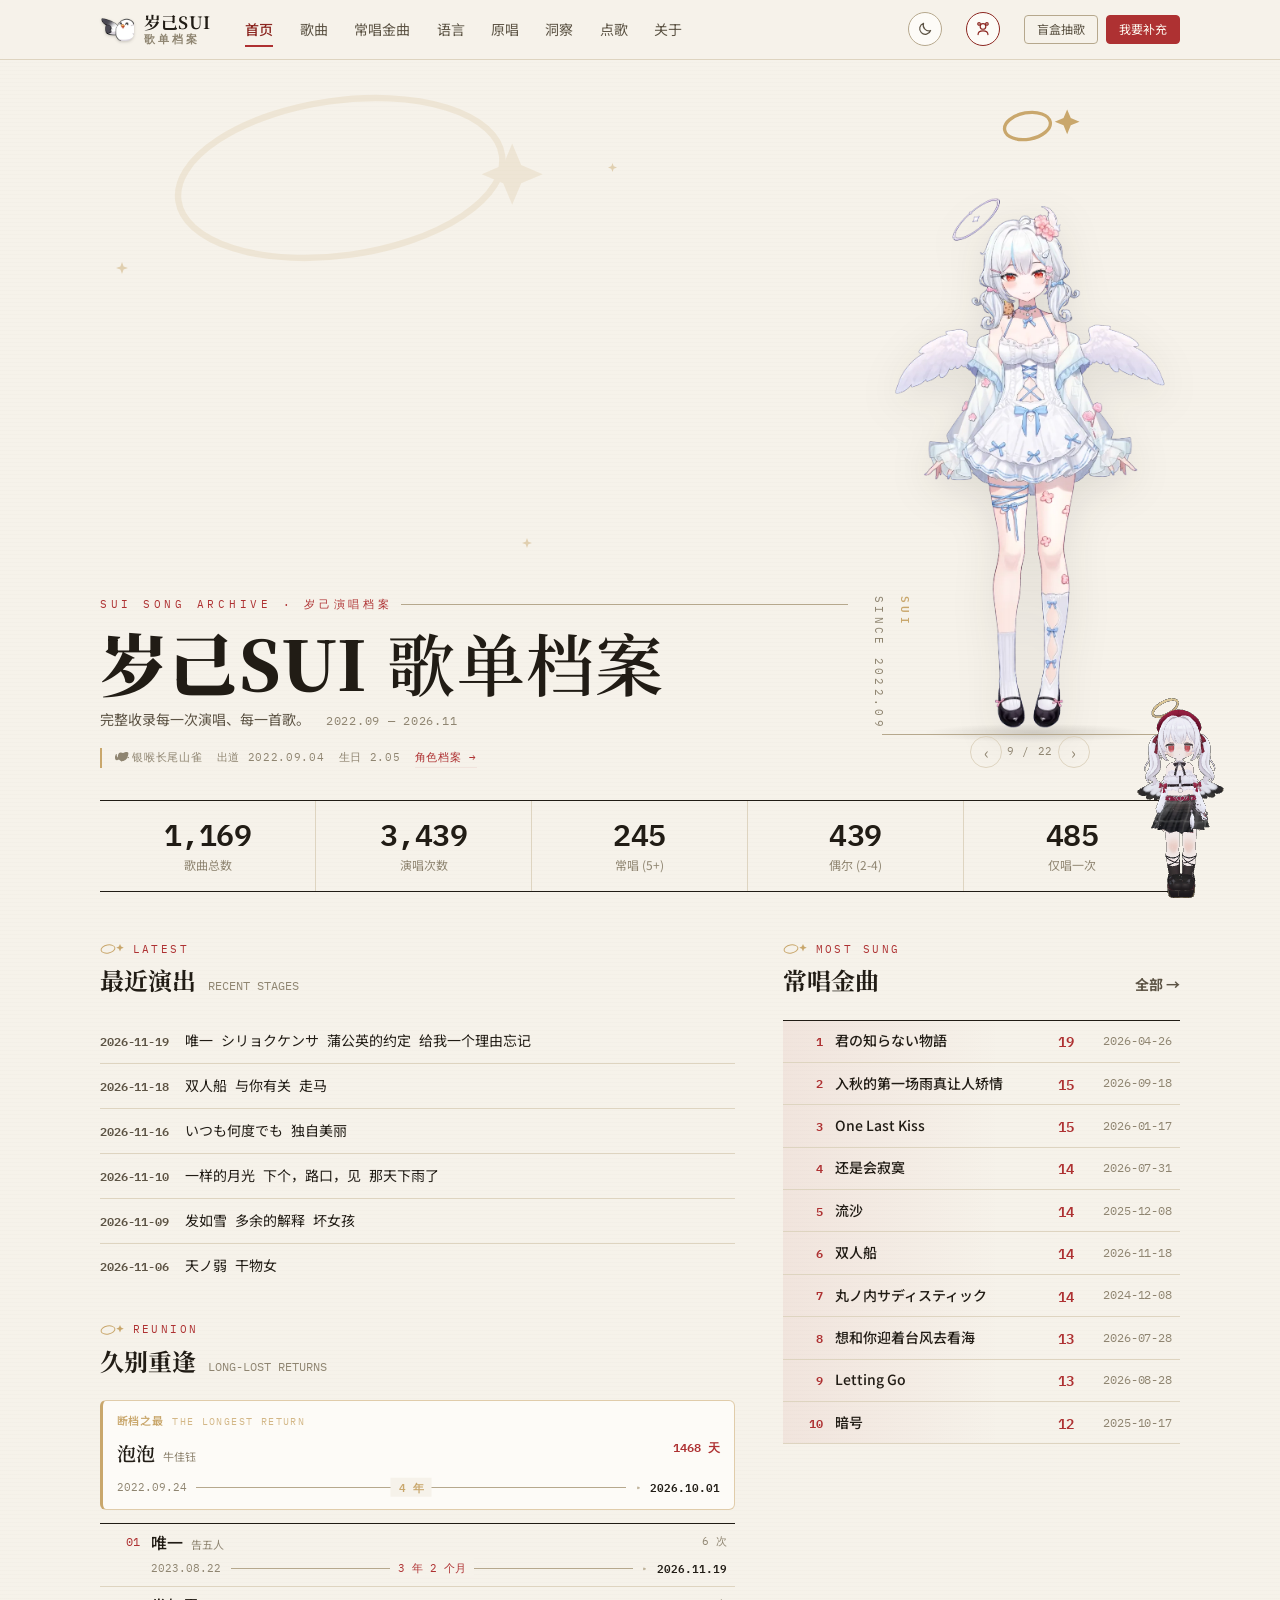
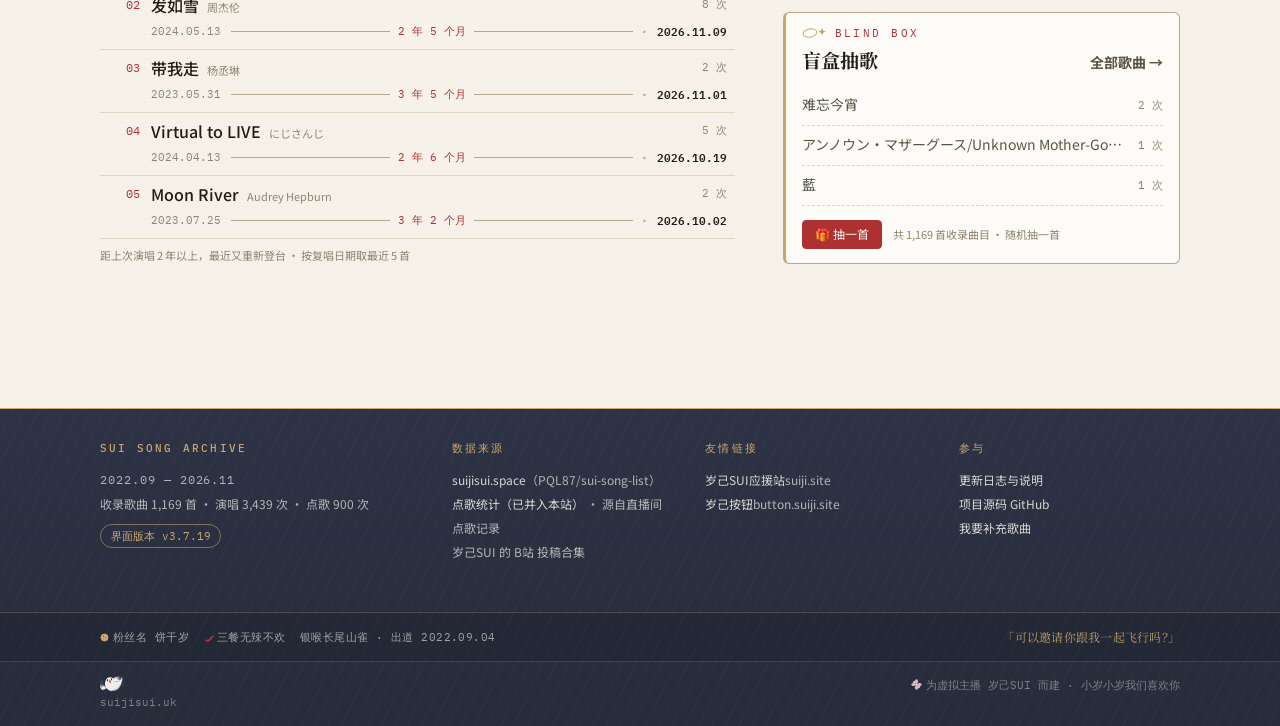
==== commit bd6d4b96: "feat(home): 久别重逢新增「断档之最」卡（从完整候选按实际天数挑，含精确天数；v3.7.22）" ====
--- a/docs/index.html
+++ b/docs/index.html
@@ -1742,6 +1742,67 @@
 .ret-arrow { flex: 0 0 auto; font-size: .625rem; line-height: 1; color: var(--line-strong); }
 /* 注脚：一行口径说明（同为「档案簿」的脚注语言，与 .sui-note 同类但更轻） */
 .ret-note { margin-top: .5rem; font-size: var(--fs-xs); color: var(--ink-3); line-height: 1.5; }
+
+/* ── 久别重逢「之最」卡 ──
+   断档最久又被重新登台的一首：金色左勾线沿用「点歌之王卡」的徽记语言，
+   置顶在 5 首最近复唱之上。时间轴复用 .ret-date/.ret-bar/.ret-gap，
+   断档时长用金色数字压在细线上；整卡背景跟随 --surface，深浅主题通用。 */
+.ret-best {
+  position: relative;
+  margin-bottom: .85rem;
+  padding: .65rem .85rem .75rem;
+  border: 1px solid var(--gold-soft);
+  border-left: 3px solid var(--gold);
+  border-radius: 6px;
+  background: var(--surface);
+}
+.ret-best-kicker {
+  display: flex;
+  align-items: baseline;
+  gap: .5rem;
+  font-size: var(--fs-xs);
+  font-weight: 600;
+  letter-spacing: .08em;
+  color: var(--gold);
+  margin-bottom: .35rem;
+}
+.ret-best-kicker span {
+  font-family: var(--mono);
+  font-size: .62rem;
+  font-weight: 400;
+  letter-spacing: .14em;
+  opacity: .8;
+}
+.ret-best-name {
+  font-family: var(--serif);
+  font-size: var(--fs-lg);
+  font-weight: 600;
+  color: var(--ink);
+  border-bottom: 1px solid transparent;
+  margin-right: .5rem;
+}
+.ret-best-name:hover { color: var(--accent-deep); border-bottom-color: var(--accent); }
+.ret-best-artist { font-size: var(--fs-xs); color: var(--ink-3); }
+.ret-best-gap {
+  float: right;
+  font-family: var(--mono);
+  font-size: var(--fs-sm);
+  font-weight: 600;
+  color: var(--accent);
+  white-space: nowrap;
+}
+.ret-best-track {
+  display: flex;
+  align-items: center;
+  gap: .6rem;
+  margin-top: .55rem;
+  min-width: 0;
+}
+.ret-best-track .ret-gap { color: var(--gold); font-weight: 600; }
+@media (max-width: 640px) {
+  .ret-best { padding: .6rem .7rem .7rem; }
+  .ret-best-gap { float: none; display: block; margin-top: .2rem; }
+}
 
 /* 点歌速览 */
 /* 点歌之王卡 —— 金色徽记位 + Q版岁己探出 */
@@ -3034,7 +3095,7 @@
 })();
 </script>
 
-<script>window.SUI={"songs":{"stats":{"total":1169,"performances":3439,"frequent":245,"occasional":439,"once":485,"first":"2022-09-04","last":"2026-11-19"},"langs":[{"lang":"中文","count":698},{"lang":"日语","count":395},{"lang":"英文","count":68},{"lang":"韩语","count":8}],"tags":[{"tag":"流行","count":978},{"tag":"抒情","count":217},{"tag":"摇滚","count":133},{"tag":"R&B","count":80},{"tag":"独立","count":75},{"tag":"动画","count":58},{"tag":"Vocaloid","count":55},{"tag":"古风","count":25},{"tag":"电子","count":18},{"tag":"影视","count":17},{"tag":"经典","count":12},{"tag":"EGOIST","count":11},{"tag":"ヨルシカ","count":11},{"tag":"爵士","count":10},{"tag":"舞曲","count":9},{"tag":"supercell","count":8},{"tag":"说唱","count":8},{"tag":"K-Pop","count":5},{"tag":"阳炎Project","count":4},{"tag":"ずっと真夜中でいいのに。","count":4},{"tag":"結束バンド","count":3},{"tag":"民谣","count":3},{"tag":"Mili","count":3},{"tag":"合成器流行","count":3},{"tag":"游戏","count":3},{"tag":"民歌","count":3},{"tag":"民俗","count":3},{"tag":"音乐剧","count":2},{"tag":"City Pop","count":1},{"tag":"巴萨诺瓦","count":1},{"tag":"灵魂","count":1},{"tag":"迪斯科","count":1},{"tag":"氛围","count":1}],"artists":[{"name":"周杰伦","songs":64,"perf":266},{"name":"ChiliChill","songs":22,"perf":125},{"name":"林俊杰","songs":22,"perf":62},{"name":"泠鸢yousa","songs":16,"perf":54},{"name":"By2","songs":13,"perf":17},{"name":"张惠妹","songs":12,"perf":35},{"name":"张韶涵","songs":12,"perf":21},{"name":"陈绮贞","songs":11,"perf":71},{"name":"ヨルシカ","songs":11,"perf":52},{"name":"王菲","songs":11,"perf":35},{"name":"EGOIST","songs":10,"perf":57},{"name":"陶喆","songs":10,"perf":44},{"name":"蔡健雅","songs":9,"perf":43},{"name":"方大同","songs":9,"perf":32},{"name":"宇多田ヒカル","songs":8,"perf":40},{"name":"孙燕姿","songs":8,"perf":33},{"name":"莫文蔚","songs":8,"perf":21},{"name":"王力宏","songs":8,"perf":20},{"name":"陈奕迅","songs":8,"perf":18},{"name":"supercell","songs":7,"perf":39},{"name":"陈粒","songs":7,"perf":31},{"name":"许嵩","songs":7,"perf":19},{"name":"杨丞琳","songs":6,"perf":32},{"name":"梁博","songs":6,"perf":22},{"name":"李荣浩","songs":6,"perf":20},{"name":"Aimer","songs":6,"perf":20},{"name":"王心凌","songs":6,"perf":18},{"name":"林宥嘉","songs":6,"perf":18},{"name":"邓紫棋","songs":6,"perf":14},{"name":"YOASOBI","songs":6,"perf":11},{"name":"梁静茹","songs":6,"perf":11},{"name":"LiSA","songs":6,"perf":7},{"name":"蔡依林","songs":5,"perf":20},{"name":"徐佳莹","songs":5,"perf":17},{"name":"米津玄師","songs":5,"perf":13},{"name":"40mP/初音ミク","songs":5,"perf":11},{"name":"Taylor Swift","songs":5,"perf":10},{"name":"RADWIMPS","songs":4,"perf":24},{"name":"椎名林檎","songs":4,"perf":23},{"name":"郭静","songs":4,"perf":22},{"name":"Orangestar/IA","songs":4,"perf":14},{"name":"n-buna/初音ミク","songs":4,"perf":12},{"name":"やなぎなぎ","songs":4,"perf":11},{"name":"告五人","songs":4,"perf":10},{"name":"ずっと真夜中でいいのに。","songs":4,"perf":10},{"name":"银临","songs":4,"perf":7},{"name":"张震岳","songs":4,"perf":6},{"name":"五月天","songs":4,"perf":6},{"name":"DECO*27/初音ミク","songs":4,"perf":5},{"name":"李健","songs":4,"perf":4},{"name":"みきとP/初音ミク","songs":3,"perf":16},{"name":"丁世光","songs":3,"perf":13},{"name":"ChiliChill演唱","songs":3,"perf":12},{"name":"夏日入侵企画","songs":3,"perf":11},{"name":"南拳妈妈","songs":3,"perf":10},{"name":"魏如萱","songs":3,"perf":10},{"name":"苏打绿","songs":3,"perf":9},{"name":"F.I.R.","songs":3,"perf":8},{"name":"ilem/洛天依","songs":3,"perf":8},{"name":"結束バンド","songs":3,"perf":7},{"name":"茶太","songs":3,"perf":7},{"name":"林志炫","songs":3,"perf":7},{"name":"西沢さんP/GUMI","songs":3,"perf":6},{"name":"Mili","songs":3,"perf":5},{"name":"S.H.E","songs":3,"perf":5},{"name":"Kalafina","songs":3,"perf":5},{"name":"新裤子","songs":3,"perf":5},{"name":"田馥甄","songs":3,"perf":5},{"name":"宝宝巴士","songs":3,"perf":5},{"name":"张靓颖","songs":3,"perf":5},{"name":"周深","songs":3,"perf":5},{"name":"Ariana Grande","songs":3,"perf":4},{"name":"牛奶咖啡","songs":3,"perf":4},{"name":"Reol","songs":3,"perf":4},{"name":"双笙","songs":3,"perf":4},{"name":"Imagine Dragons","songs":3,"perf":3},{"name":"NewJeans","songs":3,"perf":3},{"name":"单依纯","songs":3,"perf":3},{"name":"バルーン/初音ミク","songs":3,"perf":3},{"name":"邓丽君","songs":3,"perf":3},{"name":"郭顶","songs":2,"perf":18},{"name":"奥华子","songs":2,"perf":17},{"name":"张悬","songs":2,"perf":14},{"name":"Orangestar/初音ミク","songs":2,"perf":13},{"name":"りりあ。","songs":2,"perf":12},{"name":"王若琳","songs":2,"perf":12},{"name":"東京事変","songs":2,"perf":12},{"name":"古川本舗/初音ミク","songs":2,"perf":11},{"name":"木村弓","songs":2,"perf":11},{"name":"ラブリーサマーちゃん","songs":2,"perf":10},{"name":"刘若英","songs":2,"perf":10},{"name":"Vaundy","songs":2,"perf":10},{"name":"秦基博","songs":2,"perf":9},{"name":"朱主爱","songs":2,"perf":9},{"name":"林忆莲","songs":2,"perf":9},{"name":"平野綾","songs":2,"perf":9},{"name":"谭维维","songs":2,"perf":8},{"name":"doriko/初音ミク","songs":2,"perf":8},{"name":"じん/IA","songs":2,"perf":7},{"name":"金海心","songs":2,"perf":7},{"name":"朴树","songs":2,"perf":7},{"name":"buzzG/GUMI","songs":2,"perf":7},{"name":"Adele","songs":2,"perf":7},{"name":"中村佳穂","songs":2,"perf":6},{"name":"法老","songs":2,"perf":6},{"name":"YUI","songs":2,"perf":6},{"name":"鞠婧祎","songs":2,"perf":6},{"name":"じん/初音ミク","songs":2,"perf":6},{"name":"伊藤由奈","songs":2,"perf":6},{"name":"鎖那","songs":2,"perf":6},{"name":"戴佩妮","songs":2,"perf":6},{"name":"supercell/初音ミク","songs":2,"perf":5},{"name":"范玮琪","songs":2,"perf":5},{"name":"黄丽玲","songs":2,"perf":5},{"name":"Laufey","songs":2,"perf":5},{"name":"松田圣子","songs":2,"perf":5},{"name":"Keeno/初音ミク","songs":2,"perf":5},{"name":"中島美嘉","songs":2,"perf":5},{"name":"卢广仲","songs":2,"perf":5},{"name":"Billie Eilish","songs":2,"perf":4},{"name":"弦子","songs":2,"perf":4},{"name":"徐良","songs":2,"perf":4},{"name":"后海大鲨鱼","songs":2,"perf":3},{"name":"Sam Smith","songs":2,"perf":3},{"name":"Lana Del Rey","songs":2,"perf":3},{"name":"美波","songs":2,"perf":3},{"name":"自然卷","songs":2,"perf":3},{"name":"萨顶顶","songs":2,"perf":3},{"name":"黑豹乐队","songs":2,"perf":3},{"name":"坂本真綾","songs":2,"perf":3},{"name":"ハチ（米津玄師）/初音ミク","songs":2,"perf":3},{"name":"IU","songs":2,"perf":2},{"name":"Idina Menzel","songs":2,"perf":2},{"name":"はるまきごはん/初音ミク","songs":2,"perf":2},{"name":"AKB48","songs":2,"perf":2},{"name":"Ado","songs":2,"perf":2},{"name":"ゆうゆ/初音ミク","songs":2,"perf":2},{"name":"古川本舗","songs":2,"perf":2},{"name":"逃跑计划","songs":2,"perf":2},{"name":"AKINO","songs":2,"perf":2},{"name":"amazarashi","songs":2,"perf":2},{"name":"相対性理論","songs":2,"perf":2},{"name":"王莎莎","songs":2,"perf":2},{"name":"容祖儿","songs":2,"perf":2},{"name":"周兴哲","songs":2,"perf":2},{"name":"萧敬腾","songs":2,"perf":2},{"name":"大庆小芳","songs":2,"perf":2},{"name":"买辣椒也用券","songs":2,"perf":2},{"name":"桑拿猫黑糖/洛天依","songs":1,"perf":13},{"name":"コレサワ","songs":1,"perf":12},{"name":"王蓝茵","songs":1,"perf":12},{"name":"優里","songs":1,"perf":12},{"name":"竹内まりや","songs":1,"perf":12},{"name":"张远","songs":1,"perf":11},{"name":"HY（仲宗根泉）","songs":1,"perf":10},{"name":"泠鸢yousa/王梓钰","songs":1,"perf":10},{"name":"Official髭男dism","songs":1,"perf":10},{"name":"Hanser","songs":1,"perf":9},{"name":"みきとP/初音未来","songs":1,"perf":9},{"name":"DATEKEN/初音ミク","songs":1,"perf":9},{"name":"曾轶可","songs":1,"perf":9},{"name":"S.I.N.G","songs":1,"perf":9},{"name":"江蕙","songs":1,"perf":9},{"name":"黄淑惠","songs":1,"perf":9},{"name":"kemu/GUMI","songs":1,"perf":9},{"name":"佐咲紗花","songs":1,"perf":8},{"name":"温岚","songs":1,"perf":8},{"name":"みきとP feat. MAYU","songs":1,"perf":8},{"name":"纳兰寻风/乐正绫","songs":1,"perf":8},{"name":"宋冬野","songs":1,"perf":8},{"name":"郁可唯","songs":1,"perf":8},{"name":"尤长靖","songs":1,"perf":8},{"name":"汉堡黄","songs":1,"perf":8},{"name":"黄绮珊","songs":1,"perf":7},{"name":"Nai Br.XX & Celeina Ann","songs":1,"perf":7},{"name":"CHiCO with HoneyWorks","songs":1,"perf":7},{"name":"宇多田ヒカル feat. 椎名林檎","songs":1,"perf":7},{"name":"何洁","songs":1,"perf":7},{"name":"FictionJunction","songs":1,"perf":7},{"name":"阿肆/林宥嘉","songs":1,"perf":7},{"name":"livetune/初音ミク","songs":1,"perf":7},{"name":"KIRINJI","songs":1,"perf":7},{"name":"魏如昀","songs":1,"perf":7},{"name":"伍佰","songs":1,"perf":7},{"name":"松原みき","songs":1,"perf":7},{"name":"马赛克","songs":1,"perf":7},{"name":"Frank Sinatra","songs":1,"perf":7},{"name":"The Beatles","songs":1,"perf":7},{"name":"緑黄色社会","songs":1,"perf":6},{"name":"ヰ世界情緒","songs":1,"perf":6},{"name":"周杰伦 & 张惠妹","songs":1,"perf":6},{"name":"王以太/刘至佳","songs":1,"perf":6},{"name":"藤井風","songs":1,"perf":6},{"name":"中島愛","songs":1,"perf":6},{"name":"Guiano","songs":1,"perf":6},{"name":"西门振/洛天依/言和/乐正绫","songs":1,"perf":6},{"name":"卓文萱/曹格","songs":1,"perf":6},{"name":"高橋洋子","songs":1,"perf":6},{"name":"苍穹/纳兰寻风","songs":1,"perf":6},{"name":"阿悄","songs":1,"perf":6},{"name":"中島みゆき","songs":1,"perf":6},{"name":"こいぬ","songs":1,"perf":6},{"name":"张晓棠","songs":1,"perf":6},{"name":"山崎まさよし","songs":1,"perf":6},{"name":"范玮琪/张韶涵","songs":1,"perf":6},{"name":"Lia","songs":1,"perf":6},{"name":"40mP/GUMI","songs":1,"perf":6},{"name":"n.k/IA","songs":1,"perf":6},{"name":"ジミーサムP/初音ミク","songs":1,"perf":5},{"name":"とくP/初音ミク","songs":1,"perf":5},{"name":"ONE OK ROCK","songs":1,"perf":5},{"name":"悠木碧","songs":1,"perf":5},{"name":"瀬戸麻沙美/東山奈央/種崎敦美/内田真礼/久保ユリカ/水瀬いのり","songs":1,"perf":5},{"name":"J. Sheon","songs":1,"perf":5},{"name":"Fine乐团","songs":1,"perf":5},{"name":"祖海","songs":1,"perf":5},{"name":"カニ研究会","songs":1,"perf":5},{"name":"ナノウ/初音ミク","songs":1,"perf":5},{"name":"三无Marblue/祖娅纳惜/泠鸢YOUSA/小缘/洛萱/不才","songs":1,"perf":5},{"name":"Leo1Bee","songs":1,"perf":5},{"name":"柳爽","songs":1,"perf":5},{"name":"ぐにょ/初音ミク","songs":1,"perf":5},{"name":"大冢爱","songs":1,"perf":5},{"name":"wacci","songs":1,"perf":5},{"name":"韦礼安","songs":1,"perf":5},{"name":"Oasis","songs":1,"perf":5},{"name":"Doja Cat","songs":1,"perf":5},{"name":"初音ミク/JimmyThumb-P","songs":1,"perf":5},{"name":"Rosa Walton/Hallie Coggins","songs":1,"perf":5},{"name":"にじさんじ","songs":1,"perf":5},{"name":"orangestar/IA","songs":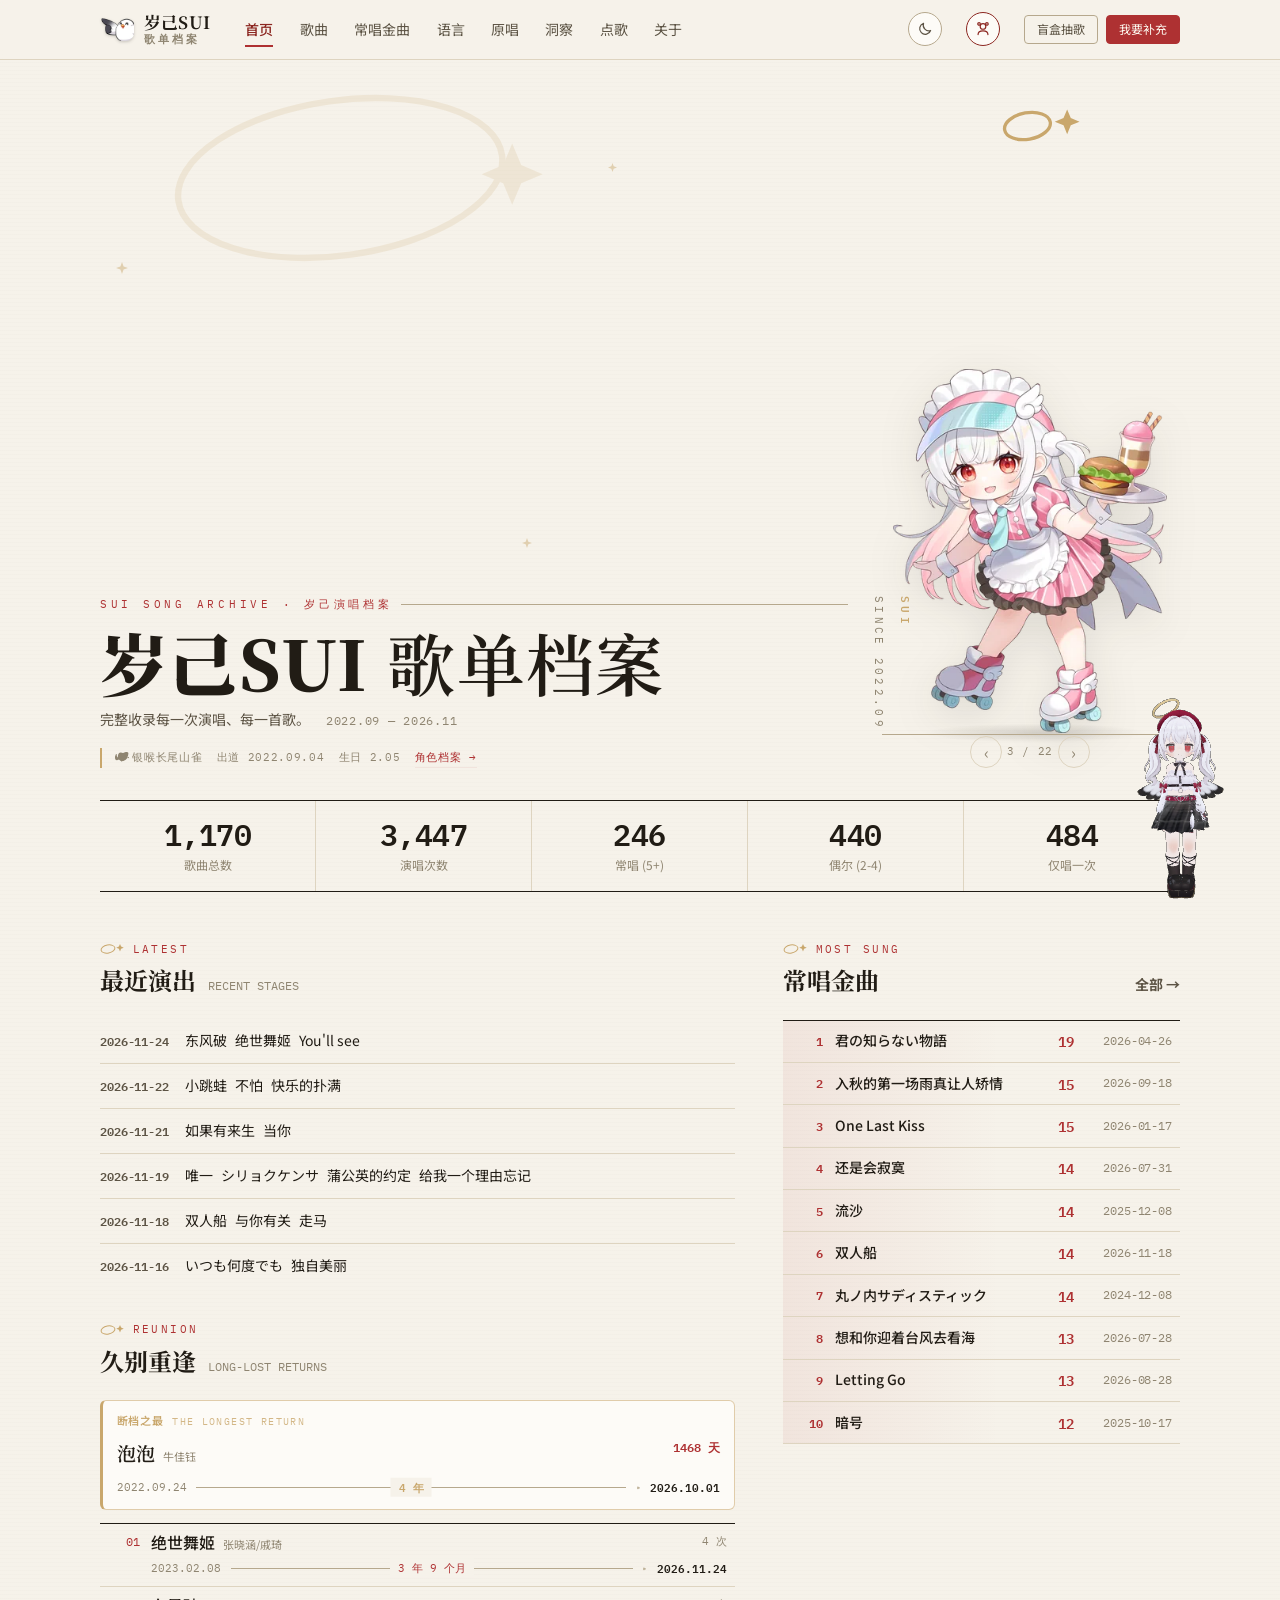
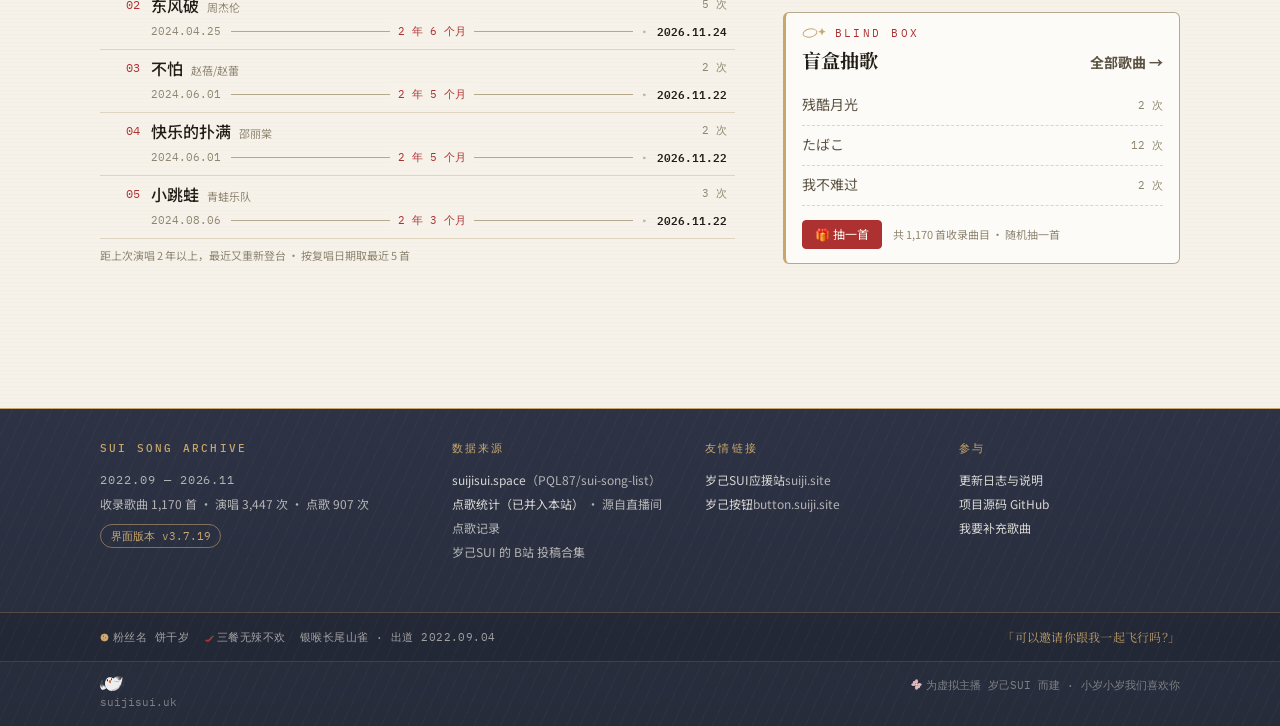
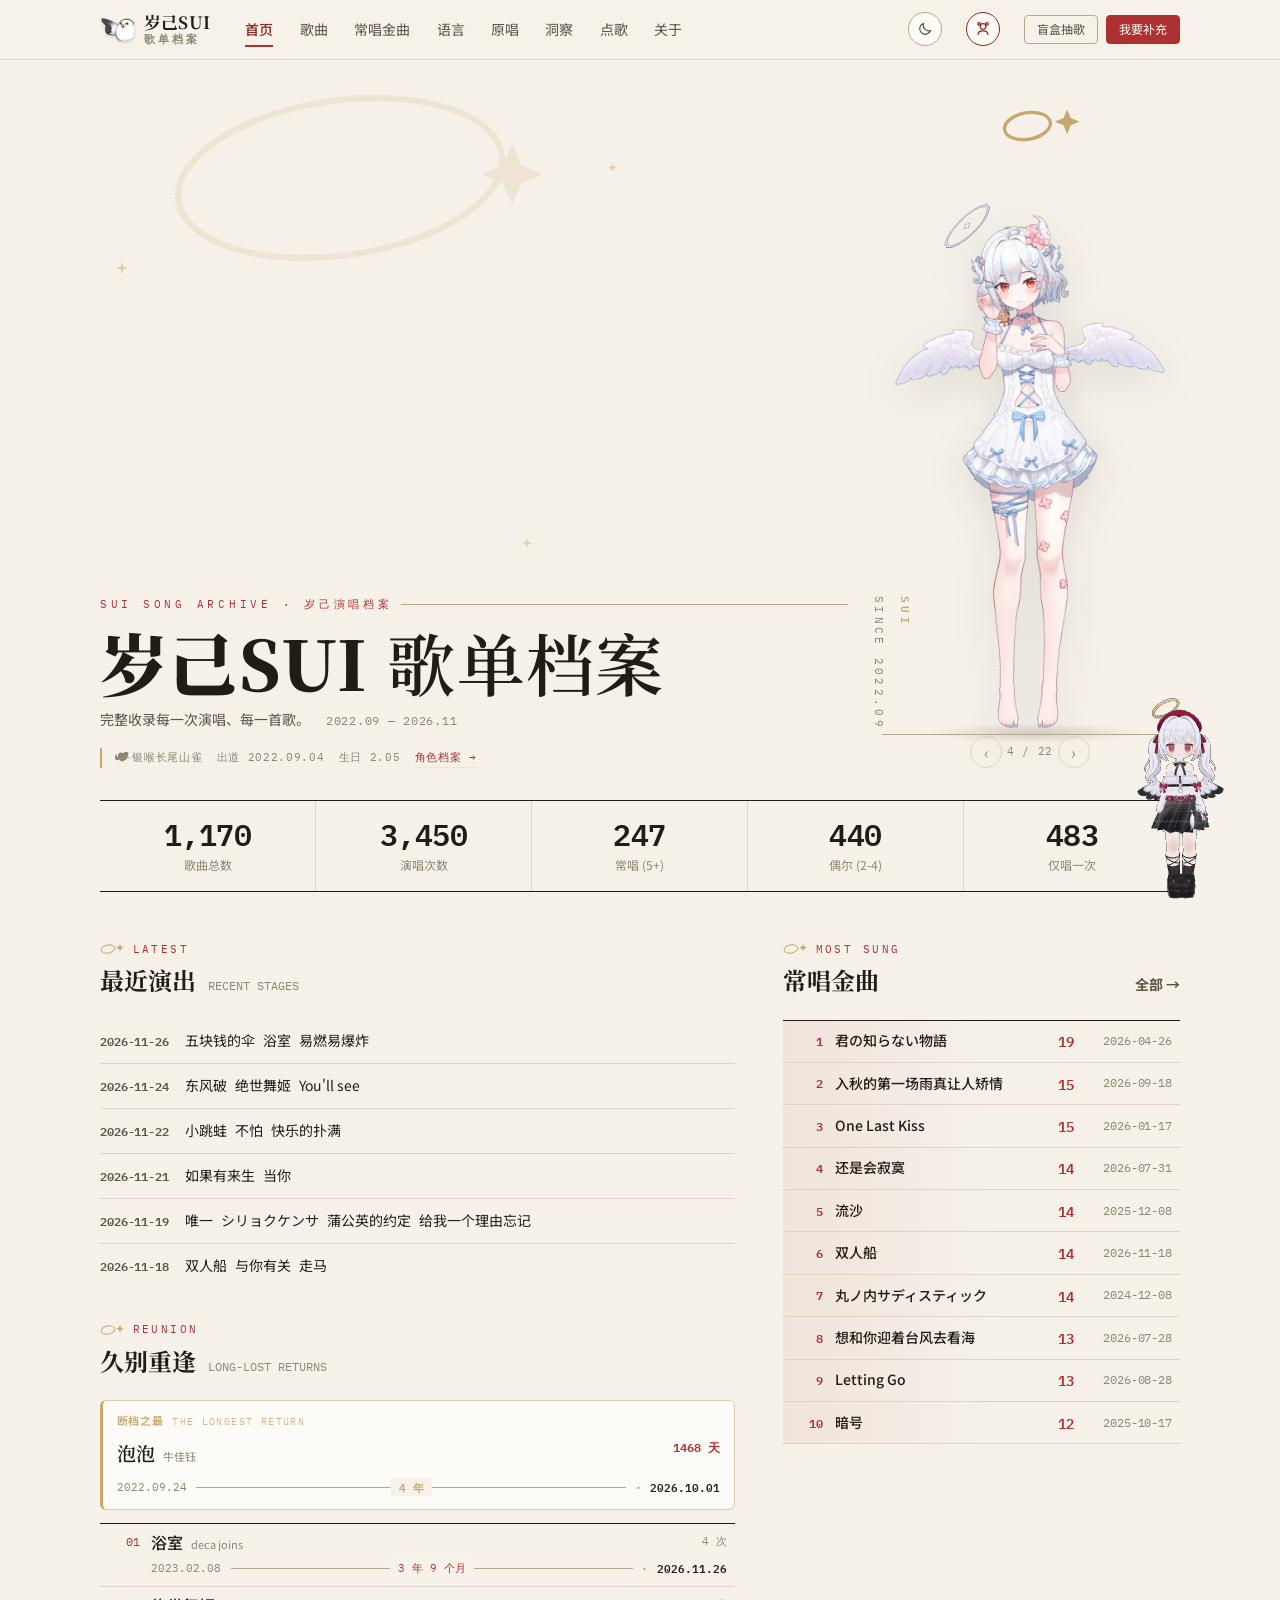
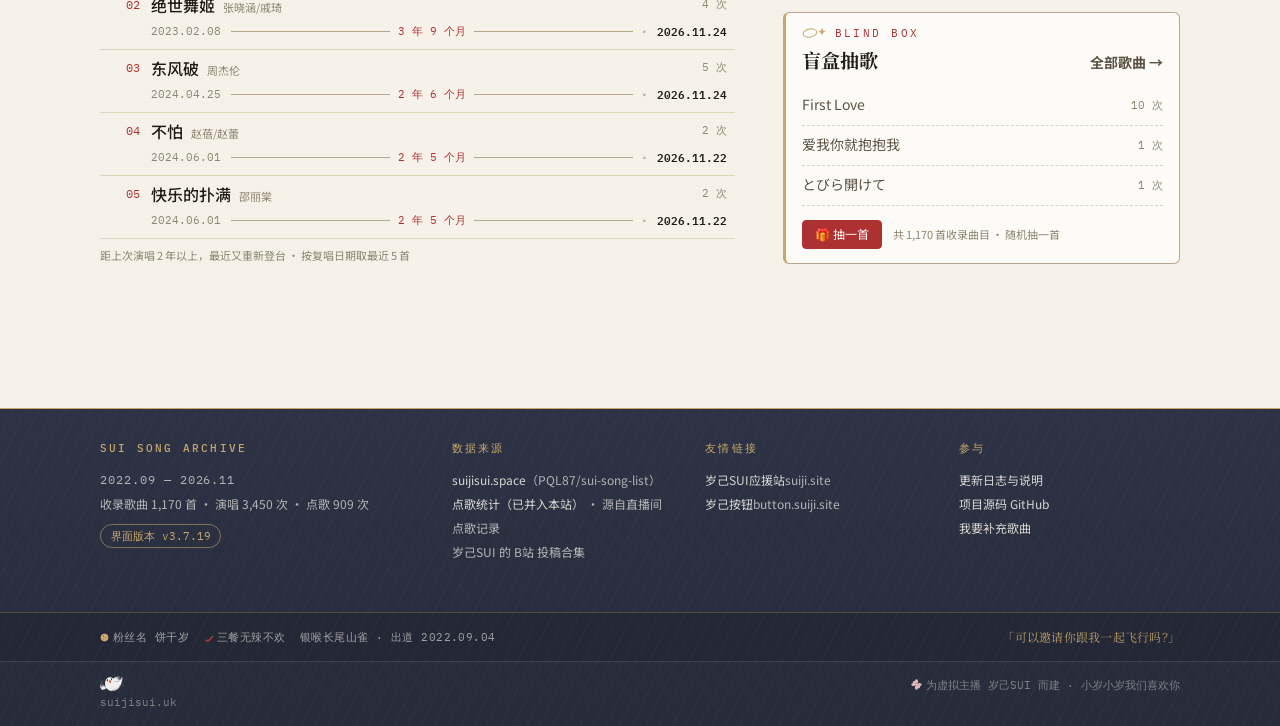
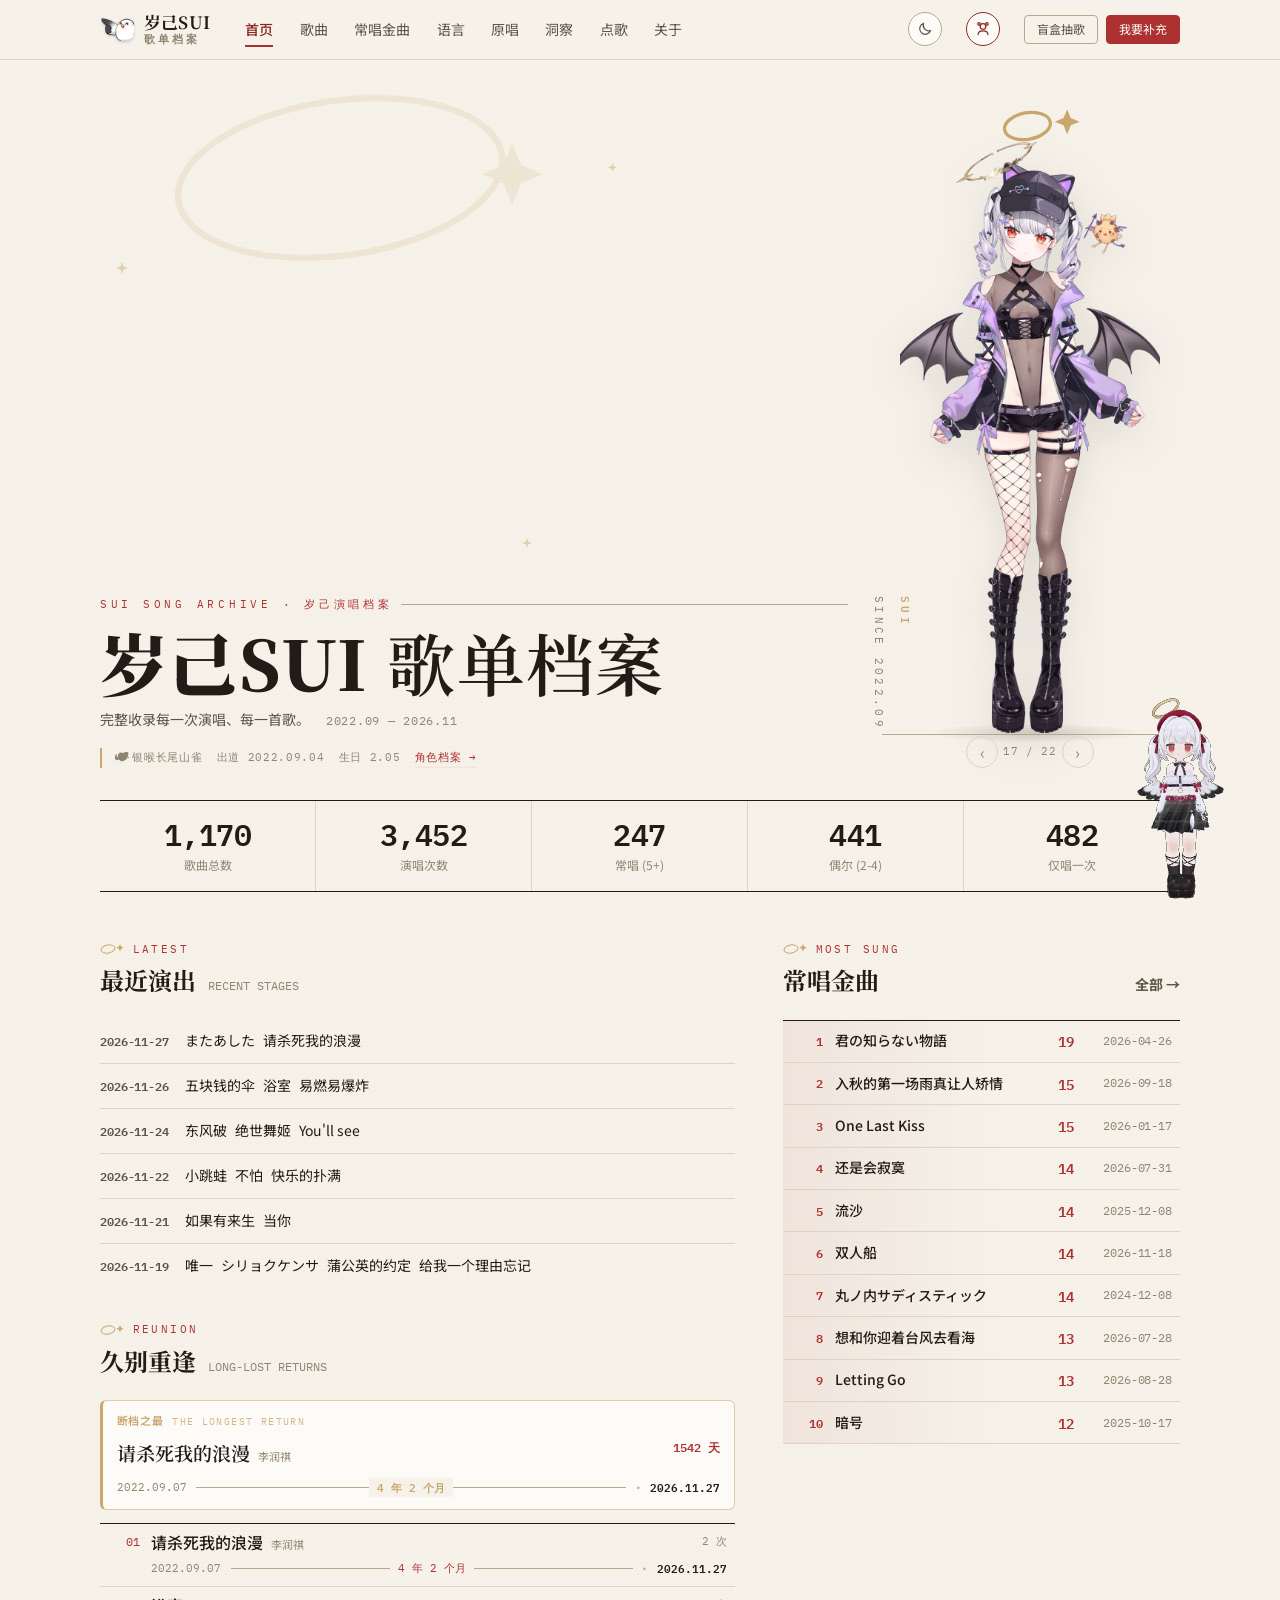
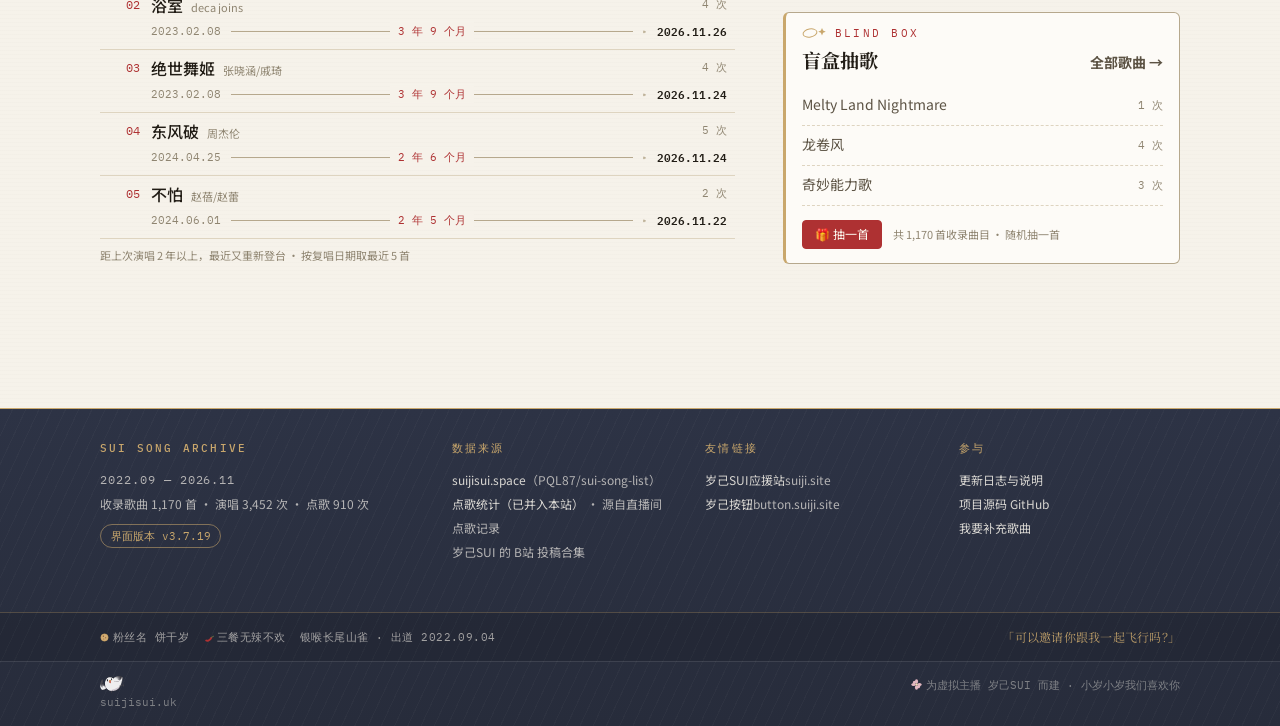
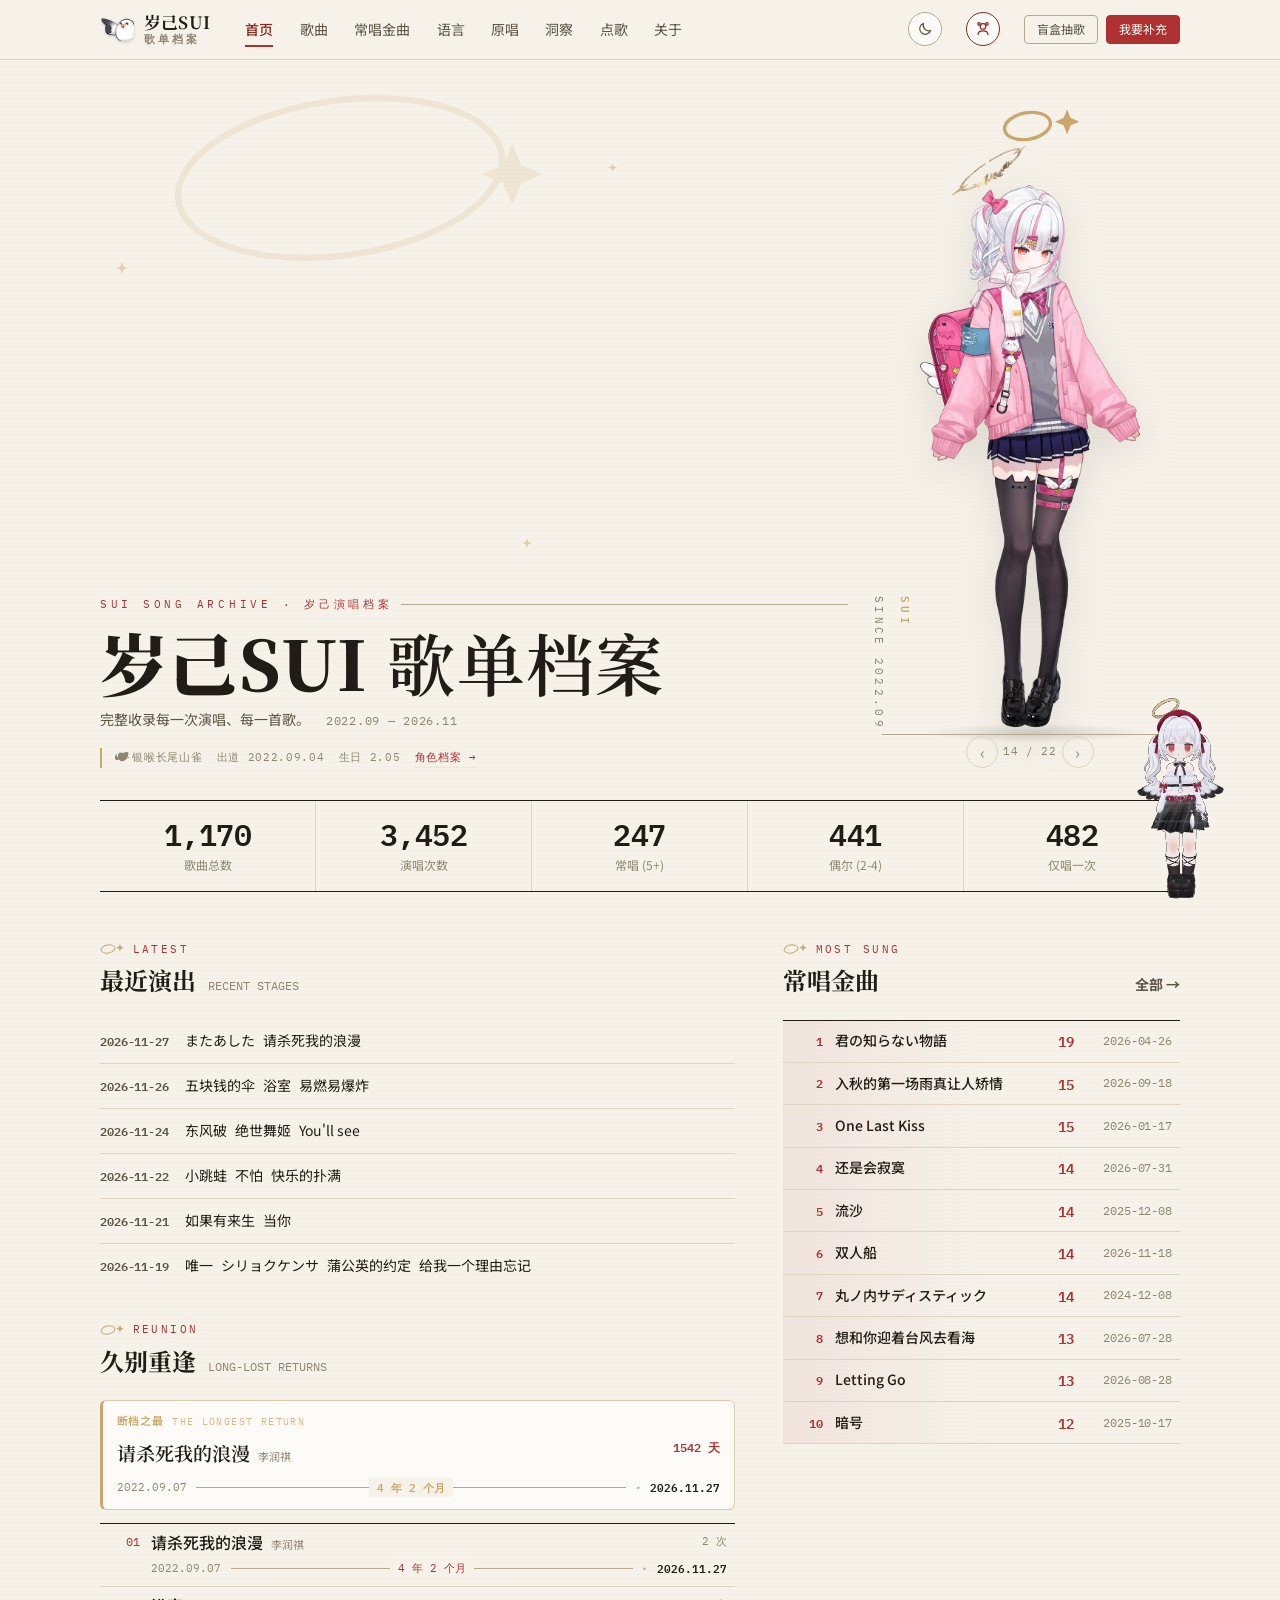
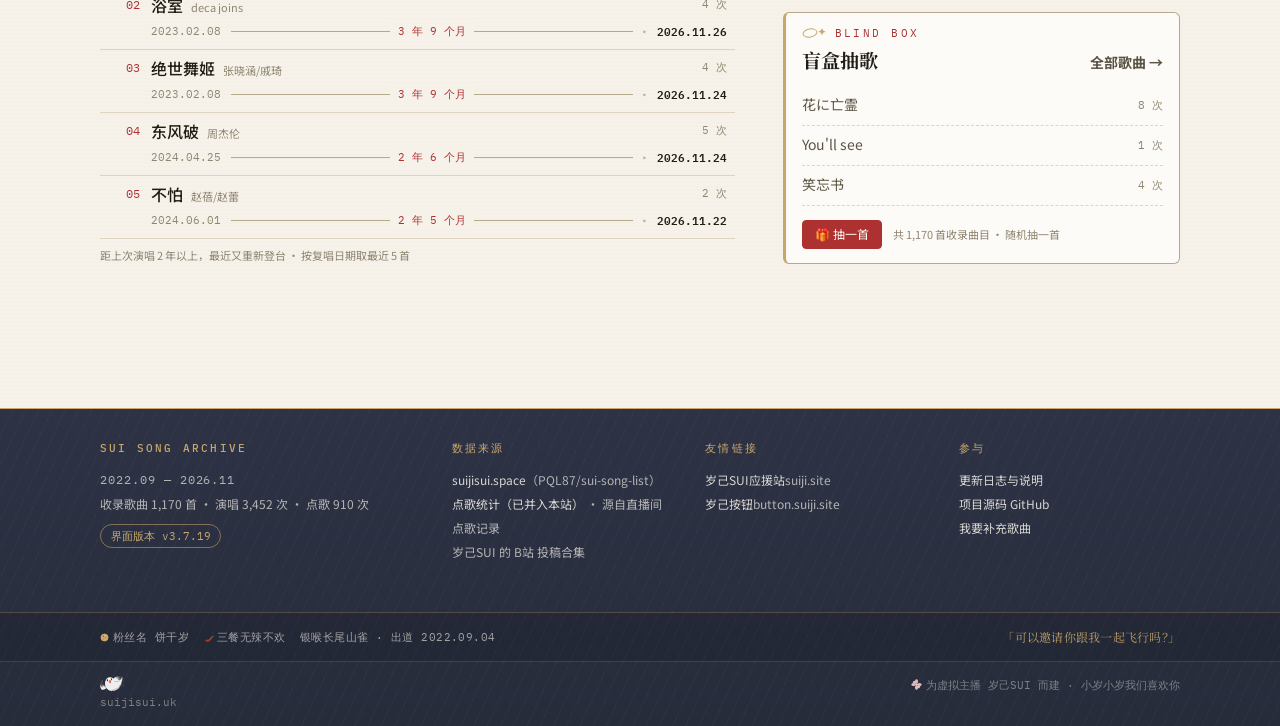
